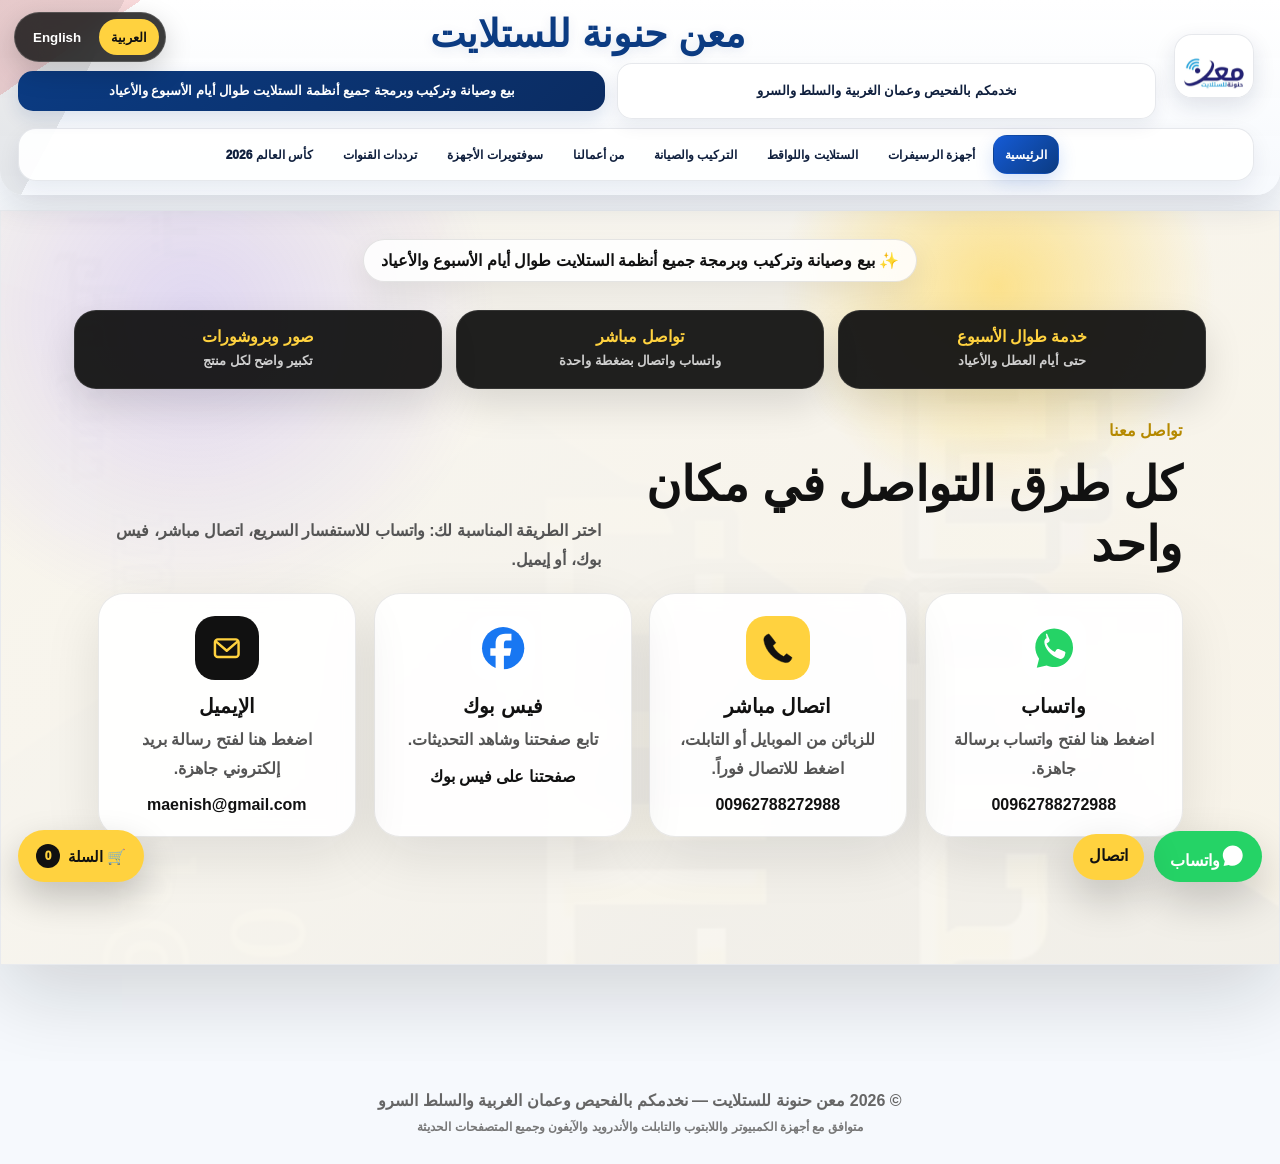
==== public/index.html @ 1edc9c0c "Verify channel access independently of mixed satellite packages" ====
<!DOCTYPE html>

<!-- TRUE_LATEST_BILINGUAL_PLUS_FREQ_SCROLL_FIX_2026_05_19 -->
<html dir="rtl" lang="ar">
<!-- CART_LEFT_MOBILE_FIX_2026_05_19 -->
<head>
<meta charset="utf-8"/>
<meta content="width=device-width, initial-scale=1, maximum-scale=5, viewport-fit=cover" name="viewport"/>
<title>معن حنونة للستلايت</title>
<meta content="معن حنونة للستلايت: بيع وصيانة وتركيب وبرمجة الستلايت، بحث ترددات القنوات، آخر تحديثات الأقمار والمحطات للشرق الأوسط، وخدمات في الفحيص وعمان الغربية والسلط والسرو." name="description"/>
<meta content="ترددات نايل سات, ترددات عرب سات, تحديثات القنوات, ستلايت الأردن, صيانة ستلايت, رسيفرات, معن حنونة, الشرق الأوسط" name="keywords"/>
<meta content="معن حنونة للستلايت" property="og:title"/>
<meta content="بحث ترددات القنوات وآخر تحديثات الستلايت وخدمات البيع والصيانة والتركيب في الأردن." property="og:description"/>
<meta content="website" property="og:type"/>
<meta content="https://maensat.pages.dev/" property="og:url"/>
<meta content="https://maensat.pages.dev/assets/images-optimized/01-maen-hanouneh-satellite-fbae01986e.webp" property="og:image"/>
<meta content="شعار معن حنونة للستلايت" property="og:image:alt"/>
<meta content="summary_large_image" name="twitter:card"/>
<meta content="معن حنونة للستلايت" name="twitter:title"/>
<meta content="رسيفرات، تركيب وصيانة ستلايت، لواقط وترددات القنوات في الفحيص والمناطق القريبة." name="twitter:description"/>
<meta content="https://maensat.pages.dev/assets/images-optimized/01-maen-hanouneh-satellite-fbae01986e.webp" name="twitter:image"/>
<link href="https://maensat.pages.dev/" rel="canonical"/>
<link href="site.webmanifest" rel="manifest"/>
<script>window.MAEN_SITE_ORIGIN="https://maensat.pages.dev";window.MAEN_API_BASE=window.MAEN_API_BASE||(location.hostname.indexOf("pages.dev")>-1?"":"https://maensat.pages.dev");</script>
<script type="application/ld+json">{"@context":"https://schema.org","@type":"LocalBusiness","name":"معن حنونة للستلايت","description":"بيع وصيانة وتركيب وبرمجة أنظمة الستلايت والرسيفرات وخدمة ترددات القنوات للشرق الأوسط.","areaServed":["الفحيص","عمان الغربية","السلط","السرو","الأردن"],"telephone":"+962788272988","url":"https://maensat.pages.dev/"}</script>

<link as="image" href="assets/images-optimized/01-maen-hanouneh-satellite-fbae01986e.webp" rel="preload"/>

<style>
:root{--black:#111111;--deep:#070707;--yellow:#ffd23f;--yellow2:#f5b700;--purple:#6f4cff;--paper:#f8f5ed;--muted:#6b7280;--white:#ffffff;--shadow:0 24px 60px rgba(0,0,0,.16);--radius:28px;}*{box-sizing:border-box;}html{scroll-behavior:smooth;}body{margin:0;font-family:Tahoma,Arial,sans-serif;color:var(--black);background:var(--paper);overflow-x:hidden;}a{color:inherit;text-decoration:none;}button{font-family:inherit;}.app{min-height:100vh;}.page{display:none;min-height:100vh;}.page.active{display:block;}.hero{position:relative;min-height:100vh;overflow:hidden;isolation:isolate;}.hero::before{content:"";position:absolute;inset:0;background:linear-gradient(135deg,rgba(255,210,63,.22),rgba(255,255,255,.72) 36%,rgba(111,76,255,.08) 68%,rgba(255,210,63,.16)),url('assets/images-optimized/02-hero-background-47fbc1b324.webp') center/cover no-repeat;opacity:.18;transform:scale(1.03);z-index:-4;}.hero::after{content:"";position:absolute;inset:0;background:radial-gradient(circle at 78% 10%,rgba(255,210,63,.55),transparent 18%),radial-gradient(circle at 15% 14%,rgba(111,76,255,.18),transparent 24%),linear-gradient(135deg,rgba(248,245,237,.94),rgba(248,245,237,.82));z-index:-3;}.shape-yellow{position:absolute;top:-110px;left:-130px;width:58vw;height:340px;background:linear-gradient(135deg,var(--yellow),#ffb800);border-radius:54px;transform:rotate(-13deg);z-index:-2;box-shadow:var(--shadow);}.shape-black{position:absolute;right:-120px;bottom:-170px;width:74vw;height:470px;background:linear-gradient(135deg,#161616,#000);border-radius:74px;transform:rotate(10deg);z-index:-2;box-shadow:var(--shadow);}.dots{position:absolute;top:34px;right:34px;width:185px;height:130px;background-image:radial-gradient(var(--yellow) 3px,transparent 4px),radial-gradient(var(--purple) 3px,transparent 4px);background-size:18px 18px,22px 22px;background-position:0 0,9px 9px;opacity:.55;z-index:-1;}header{position:relative;z-index:5;max-width:1220px;margin:0 auto;padding:22px;display:flex;align-items:center;justify-content:space-between;gap:16px;}.logo{display:flex;align-items:center;gap:12px;}.logo-icon{width:54px;height:54px;border-radius:18px;display:grid;place-items:center;background:var(--black);color:var(--yellow);font-size:28px;box-shadow:0 15px 35px rgba(0,0,0,.18);}.logo strong{display:block;font-size:18px;font-weight:900;}.logo span{display:block;margin-top:3px;color:#555;font-size:12px;font-weight:700;}.nav-actions{display:flex;gap:10px;align-items:center;}.pill{border:1px solid rgba(0,0,0,.12);background:rgba(255,255,255,.82);backdrop-filter:blur(14px);border-radius:999px;padding:12px 18px;font-weight:900;box-shadow:0 8px 24px rgba(0,0,0,.08);cursor:pointer;}.pill.dark{background:var(--black);color:var(--yellow);border-color:var(--black);}.hero-content{position:relative;z-index:4;max-width:1220px;margin:0 auto;padding:48px 22px 88px;text-align:center;}.badge{display:inline-flex;align-items:center;gap:8px;background:rgba(255,255,255,.86);border:1px solid rgba(0,0,0,.1);border-radius:999px;padding:11px 17px;font-weight:900;box-shadow:0 12px 30px rgba(0,0,0,.08);}h1{margin:22px auto 0;max-width:900px;font-size:clamp(42px,7vw,92px);line-height:1.05;letter-spacing:-2px;font-weight:1000;}.subtitle{max-width:730px;margin:18px auto 0;color:#404040;font-size:20px;line-height:1.9;font-weight:700;}.options{margin:54px auto 0;max-width:900px;display:grid;grid-template-columns:repeat(2,1fr);gap:22px;}.option-card{border:1px solid rgba(0,0,0,.1);background:rgba(255,255,255,.88);border-radius:34px;padding:34px;box-shadow:var(--shadow);cursor:pointer;transition:transform .22s ease,box-shadow .22s ease;text-align:center;}.option-card:hover{transform:translateY(-6px);box-shadow:0 34px 80px rgba(0,0,0,.2);}.option-icon{width:104px;height:104px;margin:0 auto;border-radius:30px;display:grid;place-items:center;background:var(--black);color:var(--yellow);font-size:52px;box-shadow:0 18px 36px rgba(0,0,0,.22);}.option-card h2{margin:22px 0 10px;font-size:30px;font-weight:1000;}.option-card p{margin:0;line-height:1.8;color:#555;font-weight:700;}.enter{display:inline-flex;margin-top:22px;background:var(--yellow);color:var(--black);padding:13px 21px;border-radius:999px;font-weight:1000;}.contact-strip{margin:46px auto 0;max-width:930px;background:var(--black);color:var(--white);border-radius:34px;padding:24px;box-shadow:var(--shadow);display:grid;grid-template-columns:repeat(3,1fr);gap:16px;text-align:right;}.contact-strip small{color:var(--yellow);display:block;font-weight:900;margin-bottom:5px;}.contact-strip strong{font-size:18px;overflow-wrap:anywhere;}.inner-page{background:radial-gradient(circle at 12% 6%,rgba(255,210,63,.24),transparent 24%),radial-gradient(circle at 87% 18%,rgba(111,76,255,.10),transparent 22%),var(--paper);}.section{max-width:1220px;margin:0 auto;padding:34px 22px 80px;}.section-head{display:flex;justify-content:space-between;align-items:flex-end;gap:24px;margin-bottom:28px;}.section-head .kicker{margin:0 0 9px;color:#b58900;font-weight:1000;}.section-head h2{margin:0;font-size:clamp(30px,4vw,48px);font-weight:1000;}.section-head p{max-width:560px;color:#555;line-height:1.8;font-weight:700;margin:0;}.grid{display:grid;grid-template-columns:repeat(3,1fr);gap:22px;}.device-card,.software-card{border:1px solid rgba(0,0,0,.12);background:white;border-radius:30px;overflow:hidden;box-shadow:var(--shadow);transition:transform .22s ease,border-color .22s ease;}.device-card:hover,.software-card:hover{transform:translateY(-6px);border-color:rgba(245,183,0,.75);}.image-wrap{background:white;padding:12px;}.image-wrap img{width:100%;height:355px;display:block;object-fit:contain;border-radius:22px;background:#fff;}.card-body{padding:22px;}.row{display:flex;align-items:center;justify-content:space-between;gap:12px;margin-bottom:12px;}.brand,.available{border-radius:999px;padding:8px 12px;font-size:12px;font-weight:1000;}.brand{background:rgba(255,210,63,.32);color:#111;}.available{border:1px solid rgba(0,0,0,.12);color:#555;}h3{margin:0;font-size:22px;font-weight:1000;}.desc{min-height:76px;color:#565656;line-height:1.8;font-weight:700;}.features{background:#f1f2f4;border-radius:18px;padding:13px 15px;font-weight:900;color:#444;}.price-row{margin-top:20px;padding-top:18px;border-top:1px solid rgba(0,0,0,.1);display:flex;align-items:center;justify-content:space-between;gap:14px;}.price-label{display:block;color:#666;font-weight:800;font-size:13px;}.price-row strong{display:block;margin-top:4px;font-size:24px;font-weight:1000;}.order-btn{background:var(--black);color:var(--yellow);border-radius:18px;padding:13px 16px;font-weight:1000;white-space:nowrap;transition:background .2s ease;}.order-btn:hover{background:#2a2a2a;}.software-card{padding:28px;}.software-icon{width:74px;height:74px;border-radius:22px;display:grid;place-items:center;background:var(--black);color:var(--yellow);font-size:36px;margin-bottom:20px;}.footer-cta{max-width:1220px;margin:0 auto;padding:0 22px 70px;}.cta-box{background:var(--yellow);border-radius:34px;padding:34px;display:flex;align-items:center;justify-content:space-between;gap:24px;box-shadow:var(--shadow);}.cta-box h2{margin:0;font-size:34px;font-weight:1000;}.cta-box p{margin:8px 0 0;font-weight:800;color:#333;}.cta-box a{background:var(--black);color:var(--yellow);padding:15px 22px;border-radius:18px;font-weight:1000;white-space:nowrap;}footer{padding:30px 22px;text-align:center;color:#666;font-weight:800;}.logo-photo{width:112px;height:68px;border-radius:18px;overflow:hidden;background:#fff;padding:4px;border:1px solid rgba(0,0,0,.10);box-shadow:0 14px 35px rgba(0,0,0,.14);}.logo-photo img{width:100%;height:100%;object-fit:contain;display:block;border-radius:12px;}.hero-logo-card{width:min(520px,92vw);margin:0 auto 22px;border-radius:34px;background:rgba(255,255,255,.92);border:1px solid rgba(0,0,0,.10);padding:16px;box-shadow:0 24px 60px rgba(0,0,0,.14);backdrop-filter:blur(14px);}.hero-logo-card img{width:100%;height:auto;display:block;border-radius:24px;object-fit:contain;background:#fff;}@media (max-width:720px){.logo-photo{width:88px;height:54px;border-radius:15px;}.hero-logo-card{width:min(420px,94vw);padding:10px;border-radius:26px;margin-bottom:18px;}.hero-logo-card img{border-radius:20px;}}.call-pill{background:#ffd23f !important;color:#111111 !important;border-color:rgba(0,0,0,.14) !important;}.call-pill:hover{background:#f5b700 !important;}.device-card .image-wrap img{cursor:zoom-in;transition:transform .22s ease,filter .22s ease;}.device-card .image-wrap:hover img{transform:scale(1.015);filter:contrast(1.02);}.lightbox{position:fixed;inset:0;z-index:9999;display:none;align-items:center;justify-content:center;padding:18px;background:rgba(0,0,0,.88);backdrop-filter:blur(8px);}.lightbox.active{display:flex;}.lightbox-panel{position:relative;width:min(1120px,96vw);max-height:94vh;display:flex;flex-direction:column;gap:12px;align-items:center;}.lightbox-img-wrap{width:100%;max-height:84vh;overflow:auto;border-radius:22px;background:#ffffff;box-shadow:0 28px 90px rgba(0,0,0,.45);padding:10px;}.lightbox img{width:100%;height:auto;display:block;border-radius:16px;object-fit:contain;}.lightbox-title{color:#ffffff;font-weight:900;text-align:center;font-size:18px;line-height:1.6;}.lightbox-actions{display:flex;gap:10px;justify-content:center;flex-wrap:wrap;}.lightbox-close,.lightbox-call,.lightbox-whatsapp{border:0;border-radius:999px;padding:12px 18px;font-weight:900;cursor:pointer;font-family:inherit;text-decoration:none;display:inline-flex;align-items:center;justify-content:center;}.lightbox-close{background:#ffffff;color:#111111;}.lightbox-call{background:#ffd23f;color:#111111;}.lightbox-whatsapp{background:#25D366;color:#ffffff;}@media (max-width:720px){.lightbox{padding:8px;}.lightbox-img-wrap{max-height:78vh;border-radius:18px;}.lightbox-title{font-size:15px;}}@media (max-width:980px){.grid{grid-template-columns:repeat(2,1fr);}.image-wrap img{height:310px;}.section-head{align-items:flex-start;flex-direction:column;}}@media (max-width:720px){header{padding:16px;}.logo strong{font-size:15px;}.logo span{font-size:11px;}.pill{padding:10px 13px;}.hero-content{padding-top:28px;}h1{font-size:44px;}.subtitle{font-size:16px;}.options,.contact-strip,.grid{grid-template-columns:1fr;}.option-card{padding:26px;}.shape-yellow{width:86vw;}.shape-black{width:105vw;height:360px;}.contact-strip{text-align:center;}.image-wrap img{height:auto;max-height:none;}.cta-box{flex-direction:column;align-items:flex-start;}}.facebook-pill{background:#1877f2 !important;color:#ffffff !important;border-color:#1877f2 !important;}.facebook-pill:hover{background:#0f63d8 !important;}.lightbox-facebook{background:#1877f2;color:#ffffff;border:0;border-radius:999px;padding:12px 18px;font-weight:900;cursor:pointer;font-family:inherit;text-decoration:none;display:inline-flex;align-items:center;justify-content:center;}.email-link,.whatsapp-number-link{color:inherit;text-decoration:none;border-bottom:2px solid rgba(255,210,63,.7);cursor:pointer;}.email-link:hover,.whatsapp-number-link:hover{color:#ffd23f;}.contact-strip .email-link:hover,.contact-strip .whatsapp-number-link:hover{color:#ffd23f;}.satellite-card .image-wrap img{cursor:zoom-in;}.service-note{margin:14px auto 0;width:min(1180px,calc(100% - 24px));background:linear-gradient(90deg,#111111,#1f1f1f);color:#ffd23f;border:1px solid rgba(255,210,63,.25);border-radius:18px;padding:12px 18px;text-align:center;font-weight:900;box-shadow:0 12px 30px rgba(0,0,0,.12);}@media (max-width:720px){.service-note{font-size:14px;padding:10px 12px;border-radius:14px;}}html{-webkit-text-size-adjust:100%;text-size-adjust:100%;touch-action:manipulation;}body{width:100%;max-width:100vw;overflow-x:hidden;-webkit-font-smoothing:antialiased;-moz-osx-font-smoothing:grayscale;}img,video,canvas,svg{max-width:100%;height:auto;}a,button{min-height:44px;touch-action:manipulation;-webkit-tap-highlight-color:rgba(255,210,63,.25);}.page,main,section{max-width:100vw;overflow-x:hidden;}.hero-content,.section,.footer-cta,header,.container{width:min(1220px,calc(100% - 24px));margin-left:auto;margin-right:auto;}header{flex-wrap:wrap;}.nav-actions,.header-actions{flex-wrap:wrap;}.logo,.brand-wrap{min-width:0;max-width:100%;}.logo p,.brand-text strong,.brand-text span{overflow-wrap:anywhere;}h1,h2,h3,p{overflow-wrap:anywhere;}.options,.grid{grid-template-columns:repeat(auto-fit,minmax(min(100%,290px),1fr)) !important;}.contact-strip{grid-template-columns:repeat(auto-fit,minmax(min(100%,220px),1fr)) !important;}.image-wrap img,.img-shell img{width:100%;object-fit:contain;background:#ffffff;}.lightbox{padding-left:max(8px,env(safe-area-inset-left));padding-right:max(8px,env(safe-area-inset-right));padding-top:max(8px,env(safe-area-inset-top));padding-bottom:max(8px,env(safe-area-inset-bottom));}.lightbox-img-wrap{-webkit-overflow-scrolling:touch;}@media (min-width:1400px){.hero-content,.section,.footer-cta,header,.container{max-width:1320px;}}@media (max-width:900px){header,.site-header .inner{gap:12px;}.hero-content{padding-top:26px;padding-bottom:54px;}.hero-logo-card{width:min(520px,96vw);}.options{gap:16px;}.option-card,.card,.device-card,.software-card,.satellite-card{border-radius:24px;}.cta-box,.cta{flex-direction:column;align-items:stretch;text-align:center;}.cta-box a,.cta a{width:100%;}}@media (max-width:600px){.hero-content,.section,.footer-cta,header,.container{width:min(100% - 16px,1220px);}header{padding-left:8px !important;padding-right:8px !important;justify-content:center;text-align:center;}.site-header .inner{justify-content:center;text-align:center;}.logo,.brand-wrap{justify-content:center;width:100%;}.logo-photo,.brand-logo{margin-inline:auto;}.nav-actions,.header-actions{width:100%;justify-content:center;}.pill,.btn,.order-btn,.lightbox-close,.lightbox-call,.lightbox-whatsapp,.lightbox-facebook{width:auto;min-width:132px;justify-content:center;}h1{font-size:clamp(32px,12vw,48px) !important;line-height:1.15 !important;}h2{font-size:clamp(26px,8vw,36px) !important;}h3{font-size:20px !important;}.option-card{padding:22px 16px;}.option-icon{width:86px;height:86px;font-size:42px;}.card-body{padding:18px;}.price-row,.card-bottom{flex-direction:column;align-items:stretch;text-align:center;}.price-row .order-btn,.card-bottom .btn{width:100%;}.image-wrap img,.img-shell img{max-height:none !important;height:auto !important;}.service-note{width:min(100% - 16px,1180px);line-height:1.7;}.contact-strip{padding:18px 12px;}}@media (max-width:380px){.pill,.btn,.order-btn{min-width:100%;}.nav-actions,.header-actions{gap:8px;}}.maintenance-layout{display:grid;grid-template-columns:1.2fr .8fr;gap:22px;align-items:stretch;}.maintenance-hero-card,.maintenance-areas-card{border:1px solid rgba(0,0,0,.10);background:#ffffff;border-radius:30px;padding:28px;box-shadow:0 24px 60px rgba(0,0,0,.12);}.maintenance-icon{width:86px;height:86px;display:grid;place-items:center;border-radius:26px;background:#111111;color:#ffd23f;font-size:42px;box-shadow:0 16px 34px rgba(0,0,0,.18);margin-bottom:18px;}.maintenance-hero-card h3,.maintenance-areas-card h3{margin:0 0 12px;font-size:28px;font-weight:1000;color:#111111;}.maintenance-hero-card p,.maintenance-areas-card p{margin:0;color:#555555;font-weight:700;line-height:1.9;}.maintenance-tags,.areas-grid{margin-top:20px;display:flex;flex-wrap:wrap;gap:10px;}.maintenance-tags span,.areas-grid span{display:inline-flex;align-items:center;justify-content:center;border-radius:999px;padding:11px 15px;background:rgba(255,210,63,.20);color:#111111;border:1px solid rgba(0,0,0,.08);font-weight:900;line-height:1.5;}.areas-grid span:last-child{background:#111111;color:#ffd23f;width:100%;}.maintenance-actions{display:flex;flex-wrap:wrap;gap:12px;margin-top:24px;}.call-maintenance{background:#ffd23f !important;color:#111111 !important;}@media (max-width:900px){.maintenance-layout{grid-template-columns:1fr;}}@media (max-width:600px){.maintenance-hero-card,.maintenance-areas-card{padding:22px 16px;border-radius:24px;}.maintenance-actions .order-btn{width:100%;}}.works-section{margin-top:22px;}.works-intro{color:#535353;font-size:15px;line-height:1.9;}.works-gallery{display:grid;grid-template-columns:repeat(3,minmax(0,1fr));gap:18px;margin-top:20px;}.work-card{background:#ffffff;border-radius:24px;overflow:hidden;box-shadow:0 18px 45px rgba(0,0,0,.10);border:1px solid rgba(0,0,0,.06);transition:transform .22s ease,box-shadow .22s ease;}.work-card:hover{transform:translateY(-4px);box-shadow:0 24px 55px rgba(0,0,0,.14);}.work-thumb{position:relative;background:#e9edf3;overflow:hidden;aspect-ratio:3 / 4;}.work-thumb img{width:100%;height:100%;object-fit:cover;display:block;cursor:zoom-in;transition:transform .28s ease;}.work-card:hover .work-thumb img{transform:scale(1.03);}.work-badge{position:absolute;top:12px;right:12px;background:rgba(17,17,17,.78);color:#ffffff;padding:7px 12px;border-radius:999px;font-size:12px;font-weight:800;backdrop-filter:blur(6px);}.work-body{padding:14px 16px 16px;}.work-body h3{margin:0 0 8px;font-size:18px;color:#161616;}.work-body p{margin:0;color:#5c5c5c;line-height:1.8;font-size:14px;}.works-note{margin-top:14px;color:#7a7a7a;font-size:13px;text-align:center;}@media (max-width:980px){.works-gallery{grid-template-columns:repeat(2,minmax(0,1fr));}}@media (max-width:720px){.works-gallery{grid-template-columns:1fr;}.work-body h3{font-size:17px;}}html,body{margin-top:0 !important;padding-top:0 !important;}#maintenance.page,#maintenance.inner-page,section#maintenance{display:none;min-height:0 !important;height:auto !important;margin:0 !important;padding:0 !important;background:#f8f5ed !important;position:static !important;overflow:visible !important;}#maintenance.page.active,#maintenance.inner-page.active,section#maintenance.active{display:block !important;}#maintenance *{transform:none;}#maintenance header{position:relative !important;inset:auto !important;top:auto !important;right:auto !important;bottom:auto !important;left:auto !important;height:auto !important;min-height:0 !important;margin:0 auto 0 !important;padding:10px 22px !important;transform:none !important;display:flex !important;align-items:center !important;justify-content:space-between !important;background:transparent !important;}#maintenance header + .service-note{margin-top:0 !important;}#maintenance .service-note{position:relative !important;top:auto !important;margin:0 auto 10px !important;transform:none !important;}#maintenance .section,#maintenance .works-section,#maintenance .maintenance-first-section{margin-top:0 !important;padding-top:10px !important;transform:none !important;}#maintenance .section-head,#maintenance .works-head{margin-top:0 !important;padding-top:0 !important;}#maintenance .works-gallery{margin-top:10px !important;}#maintenance .footer-cta{padding-top:10px !important;margin-top:0 !important;}#maintenance::before,#maintenance::after,#maintenance header::before,#maintenance header::after{display:none !important;content:none !important;}body{padding-top:0 !important;margin-top:0 !important;}.page{min-height:auto !important;padding-top:0 !important;margin-top:0 !important;}.hero{min-height:auto !important;padding-top:0 !important;padding-bottom:40px !important;}.hero-content{padding-top:18px !important;padding-bottom:42px !important;margin-top:0 !important;}.hero-logo-card{margin-top:0 !important;margin-bottom:18px !important;}header,.site-header,.site-header .inner{margin-top:0 !important;padding-top:10px !important;min-height:auto !important;}.service-note{margin-top:8px !important;}.section{padding-top:22px !important;}#home::before,#home::after,#maintenance::before,#maintenance::after{pointer-events:none !important;}@media (max-width:720px){.hero-content{padding-top:12px !important;}.hero{padding-bottom:28px !important;}}.page{display:none;}.page.active{display:block !important;}.works-nav-btn{border:0;cursor:pointer;font-family:inherit;background:#1877f2 !important;color:#ffffff !important;}#works .works-section{padding-top:18px !important;}#works .works-gallery{margin-top:14px !important;}#maintenance,#works{min-height:auto !important;height:auto !important;margin:0 !important;padding:0 !important;background:var(--paper) !important;position:relative !important;overflow:visible !important;}#maintenance.active,#works.active{display:block !important;}#maintenance::before,#maintenance::after,#works::before,#works::after{display:none !important;content:none !important;}#maintenance>header,#works>header{width:min(1220px,calc(100% - 24px)) !important;margin:0 auto !important;padding:12px 22px 0 !important;min-height:auto !important;position:relative !important;top:0 !important;}#maintenance>.service-note,#works>.service-note{margin:8px auto 0 !important;}#maintenance>.section:first-of-type,#works>.section:first-of-type{margin-top:0 !important;padding-top:18px !important;}#maintenance .section-head,#works .section-head,#maintenance .works-head,#works .works-head{margin-top:0 !important;padding-top:0 !important;}#maintenance .footer-cta,#works .footer-cta{padding-top:16px !important;margin-top:0 !important;}#works .works-section{margin-top:0 !important;padding-top:18px !important;}header{background:rgba(255,255,255,.72) !important;border:1px solid rgba(0,0,0,.07) !important;border-radius:22px !important;box-shadow:0 10px 28px rgba(0,0,0,.06) !important;backdrop-filter:blur(12px) !important;margin-top:10px !important;margin-bottom:10px !important;}.logo{gap:10px !important;}.logo-photo{width:82px !important;height:52px !important;border-radius:14px !important;padding:4px !important;background:#ffffff !important;box-shadow:0 8px 18px rgba(0,0,0,.08) !important;flex-shrink:0 !important;}.logo-photo img{width:100% !important;height:100% !important;object-fit:contain !important;display:block !important;}.logo p:first-child,.logo strong{font-size:17px !important;margin:0 !important;font-weight:900 !important;color:#111111 !important;}.logo p:last-child,.logo span{font-size:11px !important;line-height:1.6 !important;margin:2px 0 0 !important;color:#555555 !important;max-width:520px !important;}.nav-actions{gap:8px !important;}.pill,.btn,.order-btn,.cta-box a,.footer-cta a{border-radius:999px !important;padding:10px 15px !important;font-size:14px !important;font-weight:900 !important;box-shadow:0 8px 18px rgba(0,0,0,.07) !important;transition:transform .18s ease,box-shadow .18s ease,background .18s ease !important;}.pill:hover,.btn:hover,.order-btn:hover,.cta-box a:hover,.footer-cta a:hover{transform:translateY(-1px) !important;box-shadow:0 12px 26px rgba(0,0,0,.12) !important;}.pill.dark{background:#111111 !important;color:#ffd23f !important;}.service-note{border-radius:14px !important;padding:10px 16px !important;font-size:15px !important;box-shadow:0 8px 20px rgba(0,0,0,.09) !important;}.section-head{margin-bottom:18px !important;}.section-head h2{line-height:1.25 !important;}.option-card,.device-card,.software-card,.maintenance-hero-card,.maintenance-areas-card,.work-card{box-shadow:0 14px 38px rgba(0,0,0,.09) !important;}@media (max-width:720px){header{width:min(100% - 14px,1220px) !important;padding:10px !important;border-radius:18px !important;justify-content:center !important;}.logo{width:100% !important;justify-content:center !important;text-align:center !important;}.logo-photo{width:76px !important;height:48px !important;}.logo p:last-child,.logo span{max-width:100% !important;}.nav-actions{width:100% !important;justify-content:center !important;gap:7px !important;}.pill,.btn,.order-btn,.cta-box a,.footer-cta a{padding:9px 12px !important;font-size:13px !important;min-width:auto !important;}}.trust-section{margin:34px auto 0;max-width:1060px;text-align:right;}.trust-head{text-align:center;margin-bottom:16px;}.trust-head h2{margin:5px 0 0;font-size:clamp(26px,4vw,42px);font-weight:1000;}.trust-grid{display:grid;grid-template-columns:repeat(3,minmax(0,1fr));gap:16px;}.trust-card,.contact-big-card,.faq-grid details{background:rgba(255,255,255,.9);border:1px solid rgba(0,0,0,.08);border-radius:26px;padding:22px;box-shadow:0 14px 36px rgba(0,0,0,.08);text-align:center;}.trust-icon,.contact-big-icon{width:64px;height:64px;margin:0 auto 14px;border-radius:20px;display:grid;place-items:center;background:#111111;color:#ffd23f;font-size:30px;}.trust-card h3,.contact-big-card h3{margin:0 0 8px;font-size:20px;font-weight:1000;color:#111;}.trust-card p,.contact-big-card p{margin:0;color:#555;line-height:1.8;font-weight:700;}.contact-page-section{padding-top:18px !important;}.contact-page-grid{display:grid;grid-template-columns:repeat(4,minmax(0,1fr));gap:18px;}.contact-big-card{display:block;transition:transform .18s ease,box-shadow .18s ease;}.contact-big-card:hover{transform:translateY(-3px);box-shadow:0 18px 46px rgba(0,0,0,.13);}.contact-big-card strong{display:block;margin-top:12px;color:#111;overflow-wrap:anywhere;}.facebook-contact .contact-big-icon{background:#1877f2;color:#fff;}.whatsapp-contact .contact-big-icon{background:#25D366;color:#fff;}.call-contact .contact-big-icon{background:#ffd23f;color:#111;}.email-contact .contact-big-icon{background:#111;color:#ffd23f;}.faq-section{padding-top:20px !important;}.faq-grid{display:grid;grid-template-columns:repeat(2,minmax(0,1fr));gap:14px;}.faq-grid details{text-align:right;border-radius:22px;}.faq-grid summary{cursor:pointer;font-weight:1000;color:#111;}.faq-grid details p{margin:12px 0 0;color:#555;line-height:1.9;font-weight:700;}#contact{margin:0 !important;padding:0 !important;min-height:auto !important;}@media (max-width:980px){.trust-grid,.contact-page-grid{grid-template-columns:repeat(2,minmax(0,1fr));}}@media (max-width:680px){.trust-grid,.contact-page-grid,.faq-grid{grid-template-columns:1fr;}}.price-update-note{margin:0 0 20px;border:1px solid rgba(255,210,63,.35);background:rgba(255,210,63,.16);color:#111111;border-radius:18px;padding:13px 16px;font-weight:900;line-height:1.7;text-align:center;box-shadow:0 8px 22px rgba(0,0,0,.06);}.share-site-btn{background:#ffffff !important;color:#111111 !important;border:1px solid rgba(0,0,0,.12) !important;}#contact{display:none;min-height:auto !important;height:auto !important;margin:0 !important;padding:0 !important;background:var(--paper) !important;position:relative !important;overflow:visible !important;}#contact.active{display:block !important;}#contact::before,#contact::after,#contact header::before,#contact header::after{display:none !important;content:none !important;}#contact>header{width:min(1220px,calc(100% - 24px)) !important;margin:10px auto 0 !important;padding:12px 22px !important;min-height:auto !important;height:auto !important;position:relative !important;top:0 !important;transform:none !important;}#contact>.service-note{margin-top:8px !important;margin-bottom:0 !important;}#contact>.section,#contact .contact-page-section{margin-top:0 !important;padding-top:18px !important;}#contact .section-head{margin-top:0 !important;padding-top:0 !important;}.language-switcher{position:fixed;top:12px;left:12px;z-index:10000;display:flex;gap:6px;padding:6px;border-radius:999px;background:rgba(17,17,17,.82);backdrop-filter:blur(12px);box-shadow:0 10px 28px rgba(0,0,0,.18);border:1px solid rgba(255,255,255,.16);}.language-switcher button{border:0;border-radius:999px;padding:8px 12px;min-height:36px;font-weight:900;cursor:pointer;background:transparent;color:#ffffff;font-family:inherit;}.language-switcher button.active{background:#ffd23f;color:#111111;}body.lang-en{direction:ltr;}body.lang-en .logo,body.lang-en .brand-wrap{direction:ltr;text-align:left;}body.lang-en .hero-content,body.lang-en .section,body.lang-en .contact-strip,body.lang-en .card-body,body.lang-en .maintenance-hero-card,body.lang-en .maintenance-areas-card,body.lang-en .work-body,body.lang-en .trust-section,body.lang-en .contact-page-section,body.lang-en .faq-section{direction:ltr;text-align:left;}body.lang-en .section-head{direction:ltr;}body.lang-en .nav-actions{direction:ltr;}body.lang-en .price-row,body.lang-en .card-bottom,body.lang-en .row{direction:ltr;}body.lang-en .contact-strip{text-align:left;}body.lang-en .work-badge{right:auto;left:12px;}@media (max-width:720px){.language-switcher{top:8px;left:8px;}.language-switcher button{padding:7px 10px;font-size:12px;}}body.lang-en{font-family:Arial,Tahoma,sans-serif;}.dashboard-app{width:min(1480px,calc(100% - 24px));margin:0 auto;padding:14px 0 42px;display:grid;grid-template-columns:310px minmax(0,1fr);gap:18px;align-items:start;direction:ltr;}.side-nav{position:sticky;top:12px;z-index:90;min-height:calc(100vh - 28px);max-height:calc(100vh - 28px);overflow:auto;background:rgba(17,17,17,.95);color:#ffffff;border:1px solid rgba(255,255,255,.12);border-radius:28px;padding:18px;box-shadow:0 24px 60px rgba(0,0,0,.18);direction:rtl;text-align:right;}.side-brand{display:flex;align-items:center;gap:12px;padding-bottom:16px;border-bottom:1px solid rgba(255,255,255,.12);}.side-logo{width:92px;height:60px;flex-shrink:0;border-radius:16px;padding:5px;background:#ffffff;display:grid;place-items:center;}.side-logo img{width:100%;height:100%;object-fit:contain;display:block;}.side-brand-text strong{display:block;color:#ffd23f;font-size:17px;font-weight:1000;line-height:1.4;}.side-brand-text span{display:block;margin-top:5px;color:rgba(255,255,255,.78);font-size:12px;line-height:1.65;font-weight:800;}.side-service-note{margin:14px 0;padding:12px;background:rgba(255,210,63,.12);color:#ffd23f;border:1px solid rgba(255,210,63,.25);border-radius:18px;font-weight:900;line-height:1.7;text-align:center;}.side-menu{display:grid;gap:9px;}.side-menu-btn{width:100%;min-height:46px;border:1px solid rgba(255,255,255,.10);border-radius:16px;background:rgba(255,255,255,.08);color:#ffffff;font-family:inherit;font-size:15px;font-weight:1000;text-align:right;padding:12px 14px;cursor:pointer;transition:background .18s ease,transform .18s ease,border-color .18s ease;}.side-menu-btn:hover{transform:translateY(-1px);background:rgba(255,255,255,.13);}.side-menu-btn.active{background:#ffd23f;color:#111111;border-color:#ffd23f;}.side-actions{display:grid;grid-template-columns:1fr;gap:8px;margin-top:14px;padding-top:14px;border-top:1px solid rgba(255,255,255,.12);}.side-actions a{display:flex;align-items:center;justify-content:center;min-height:44px;border-radius:999px;font-weight:1000;background:#ffffff;color:#111111;}.side-actions a:first-child{background:#25D366;color:#ffffff;}.dashboard-app>.page{grid-column:2;width:100% !important;min-height:auto !important;margin:0 !important;padding:0 !important;direction:rtl;text-align:right;background:var(--paper);border-radius:28px;overflow:hidden;box-shadow:0 18px 50px rgba(0,0,0,.07);}.dashboard-app>.page>header{display:none !important;}.dashboard-app>.page.active{display:block !important;}.dashboard-app #home.hero{min-height:auto !important;}.dashboard-app #home .shape-yellow,.dashboard-app #home .shape-black,.dashboard-app #home .dots{display:none !important;}.dashboard-app #home .hero-content{padding:28px 24px 42px !important;width:100% !important;max-width:1180px !important;}.dashboard-app #home .options{display:none !important;}.dashboard-app .service-note{margin-top:0 !important;border-radius:0 !important;width:100% !important;}.dashboard-app .section,.dashboard-app .footer-cta{width:100% !important;max-width:1180px !important;padding-left:24px !important;padding-right:24px !important;}.dashboard-app .footer-cta{padding-bottom:30px !important;}.language-switcher{left:auto !important;right:12px !important;}body.lang-en .dashboard-app>.page,body.lang-en .side-nav{direction:ltr;text-align:left;}body.lang-en .side-menu-btn{text-align:left;}body.lang-en .side-brand{direction:ltr;}@media (max-width:980px){.dashboard-app{display:block;width:min(100% - 18px,1220px);padding-top:10px;}.side-nav{position:sticky;top:0;min-height:auto;max-height:none;margin-bottom:12px;border-radius:22px;}.side-brand{justify-content:center;text-align:center;}.side-menu{grid-template-columns:repeat(auto-fit,minmax(145px,1fr));}.side-menu-btn{text-align:center !important;}.side-actions{grid-template-columns:repeat(2,minmax(0,1fr));}.dashboard-app>.page{border-radius:22px;}}@media (max-width:560px){.side-nav{padding:14px;}.side-brand{flex-direction:column;}.side-logo{width:86px;height:56px;}.side-menu{grid-template-columns:1fr 1fr;gap:7px;}.side-menu-btn{font-size:13px;padding:10px 8px;min-height:42px;}.side-actions{grid-template-columns:1fr;}.dashboard-app .section,.dashboard-app .footer-cta,.dashboard-app #home .hero-content{padding-left:14px !important;padding-right:14px !important;}}@media (min-width:981px){.dashboard-app{display:grid !important;grid-template-columns:310px minmax(0,1fr) !important;gap:18px !important;align-items:start !important;}.side-nav{position:sticky !important;top:12px !important;min-height:calc(100vh - 28px) !important;max-height:calc(100vh - 28px) !important;overflow:auto !important;}.dashboard-app>.page{grid-column:2 !important;}}@media (max-width:980px){.dashboard-app{display:block !important;width:min(100% - 14px,1220px) !important;padding-top:8px !important;}.side-nav{position:sticky !important;top:0 !important;z-index:9998 !important;min-height:auto !important;max-height:none !important;overflow:visible !important;margin:0 0 10px !important;padding:10px !important;border-radius:20px !important;background:rgba(17,17,17,.94) !important;box-shadow:0 12px 30px rgba(0,0,0,.14) !important;}.side-brand{display:none !important;}.side-service-note{display:none !important;}.side-menu{display:flex !important;gap:8px !important;overflow-x:auto !important;overflow-y:hidden !important;padding-bottom:4px !important;-webkit-overflow-scrolling:touch !important;scrollbar-width:thin !important;}.side-menu-btn{flex:0 0 auto !important;width:auto !important;min-width:132px !important;min-height:42px !important;white-space:nowrap !important;text-align:center !important;border-radius:999px !important;padding:10px 14px !important;font-size:13px !important;}.side-actions{display:grid !important;grid-template-columns:repeat(2,minmax(0,1fr)) !important;gap:8px !important;margin-top:8px !important;padding-top:8px !important;}.side-actions a{min-height:40px !important;font-size:13px !important;}.dashboard-app>.page{width:100% !important;border-radius:20px !important;box-shadow:0 10px 28px rgba(0,0,0,.06) !important;}.dashboard-app #home .hero-content,.dashboard-app .section,.dashboard-app .footer-cta{padding-left:14px !important;padding-right:14px !important;}.language-switcher{position:fixed !important;top:auto !important;left:8px !important;right:auto !important;bottom:8px !important;transform:none !important;}}@media (max-width:520px){.dashboard-app{width:min(100% - 10px,1220px) !important;}.side-nav{border-radius:16px !important;padding:8px !important;}.side-menu-btn{min-width:118px !important;font-size:12px !important;padding:9px 12px !important;}.side-actions{grid-template-columns:1fr 1fr !important;}.dashboard-app #home .hero-content,.dashboard-app .section,.dashboard-app .footer-cta{padding-left:10px !important;padding-right:10px !important;}}@media (max-width:980px){.dashboard-app{display:block !important;width:100% !important;margin:0 !important;padding:0 !important;}.side-nav{display:none !important;}.dashboard-app>.page{width:100% !important;margin:0 !important;padding:0 !important;border-radius:0 !important;box-shadow:none !important;overflow:visible !important;}.dashboard-app>.page>header{display:flex !important;width:min(100% - 16px,1220px) !important;margin:10px auto !important;padding:10px !important;border-radius:18px !important;}.dashboard-app #home .options{display:grid !important;grid-template-columns:1fr !important;gap:16px !important;margin-top:28px !important;}.dashboard-app #home .hero-content{width:min(100% - 16px,1220px) !important;padding:18px 8px 42px !important;}.dashboard-app #home.hero{min-height:auto !important;border-radius:0 !important;box-shadow:none !important;}.dashboard-app .section,.dashboard-app .footer-cta{width:min(100% - 16px,1220px) !important;padding-left:8px !important;padding-right:8px !important;}.dashboard-app .service-note{width:min(100% - 16px,1180px) !important;border-radius:14px !important;margin:8px auto !important;}.language-switcher{position:fixed !important;top:8px !important;left:8px !important;right:auto !important;bottom:auto !important;transform:scale(.92) !important;transform-origin:top left !important;}body.lang-en .language-switcher{left:8px !important;right:auto !important;}}:root{--pro-gold:#ffd23f;--pro-gold-2:#f5b700;--pro-dark:#0f1115;--pro-card:rgba(255,255,255,.92);--pro-border:rgba(15,17,21,.09);--pro-shadow:0 18px 55px rgba(15,17,21,.10);--pro-shadow-strong:0 28px 80px rgba(15,17,21,.16);}body{background:radial-gradient(circle at 8% 8%,rgba(255,210,63,.12),transparent 28%),radial-gradient(circle at 92% 6%,rgba(111,76,255,.08),transparent 24%),linear-gradient(180deg,#fbfaf6,#f3f1ea) !important;}.dashboard-app{animation:proFadeIn .38s ease both;}@keyframes proFadeIn{from{opacity:0;transform:translateY(8px);}to{opacity:1;transform:translateY(0);}}.side-nav{background:radial-gradient(circle at 20% 0%,rgba(255,210,63,.18),transparent 30%),linear-gradient(180deg,#15171d,#07080a) !important;border:1px solid rgba(255,255,255,.13) !important;box-shadow:0 30px 90px rgba(0,0,0,.22) !important;}.side-logo{box-shadow:0 16px 40px rgba(0,0,0,.25);}.side-menu-btn{position:relative;overflow:hidden;}.side-menu-btn::before{content:"";position:absolute;inset:0;background:linear-gradient(90deg,rgba(255,210,63,.14),transparent);opacity:0;transition:opacity .18s ease;}.side-menu-btn:hover::before{opacity:1;}.side-menu-btn.active{box-shadow:0 14px 30px rgba(255,210,63,.22) !important;}.dashboard-app>.page{background:linear-gradient(180deg,rgba(255,255,255,.75),rgba(255,255,255,.45)),var(--paper) !important;border:1px solid rgba(0,0,0,.06);box-shadow:var(--pro-shadow-strong) !important;}.hero-logo-card,.option-card,.device-card,.software-card,.satellite-card,.maintenance-hero-card,.maintenance-areas-card,.work-card,.trust-card,.contact-big-card,.faq-grid details{border:1px solid var(--pro-border) !important;background:var(--pro-card) !important;box-shadow:var(--pro-shadow) !important;backdrop-filter:blur(8px);}.device-card,.software-card,.satellite-card,.work-card,.contact-big-card,.trust-card{transition:transform .2s ease,box-shadow .2s ease,border-color .2s ease !important;}.device-card:hover,.software-card:hover,.satellite-card:hover,.work-card:hover,.contact-big-card:hover,.trust-card:hover{transform:translateY(-5px) !important;box-shadow:var(--pro-shadow-strong) !important;border-color:rgba(245,183,0,.45) !important;}.image-wrap,.img-shell,.work-thumb{position:relative;}img[data-zoomable="true"]{cursor:zoom-in !important;}.image-wrap::after,.work-thumb::after{content:"تكبير";position:absolute;left:16px;top:16px;background:rgba(15,17,21,.78);color:#fff;border:1px solid rgba(255,255,255,.18);border-radius:999px;padding:7px 11px;font-size:12px;font-weight:900;opacity:0;transform:translateY(-4px);transition:.18s ease;pointer-events:none;backdrop-filter:blur(8px);}.device-card:hover .image-wrap::after,.satellite-card:hover .image-wrap::after,.work-card:hover .work-thumb::after{opacity:1;transform:translateY(0);}.pro-value-strip{margin:28px auto 0;max-width:980px;display:grid;grid-template-columns:repeat(3,minmax(0,1fr));gap:14px;}.pro-value-strip div{padding:16px;border-radius:22px;background:rgba(17,17,17,.94);color:#fff;box-shadow:0 16px 38px rgba(0,0,0,.12);text-align:center;border:1px solid rgba(255,255,255,.1);}.pro-value-strip strong{display:block;color:var(--pro-gold);font-size:16px;margin-bottom:5px;}.pro-value-strip span{display:block;color:rgba(255,255,255,.78);font-size:13px;font-weight:800;line-height:1.6;}.pro-tools{margin:0 0 22px;display:flex;align-items:center;justify-content:space-between;gap:14px;padding:16px;border-radius:24px;background:rgba(255,255,255,.9);border:1px solid var(--pro-border);box-shadow:0 12px 30px rgba(15,17,21,.07);}.pro-tools-text strong{display:block;font-size:17px;font-weight:1000;color:var(--pro-dark);}.pro-tools-text span{display:block;margin-top:4px;color:#666;font-size:13px;font-weight:800;line-height:1.6;}.pro-tools-actions{display:flex;align-items:center;gap:10px;flex-wrap:wrap;}.pro-search,.pro-select{height:46px;border-radius:999px;border:1px solid rgba(0,0,0,.11);background:#fff;padding:0 15px;font-family:inherit;font-weight:800;outline:none;min-width:190px;box-shadow:inset 0 1px 0 rgba(255,255,255,.9);}.pro-search:focus,.pro-select:focus{border-color:rgba(245,183,0,.75);box-shadow:0 0 0 4px rgba(255,210,63,.18);}.pro-floating-actions{position:fixed;right:18px;bottom:18px;z-index:9999;display:flex;gap:10px;align-items:center;}.pro-float,.pro-back-top{min-height:46px;border-radius:999px;border:0;padding:12px 16px;font-weight:1000;box-shadow:0 18px 44px rgba(0,0,0,.20);cursor:pointer;font-family:inherit;}.pro-whatsapp{background:#25D366;color:#fff;}.pro-call{background:var(--pro-gold);color:#111;}.pro-back-top{position:fixed;left:18px;bottom:18px;z-index:9999;width:46px;height:46px;padding:0;background:#111;color:var(--pro-gold);opacity:.92;}.pro-hidden{display:none !important;}.pro-empty-state{grid-column:1 / -1;padding:28px;border-radius:24px;text-align:center;background:rgba(255,255,255,.9);border:1px dashed rgba(0,0,0,.15);color:#555;font-weight:900;display:none;}.pro-empty-state.active{display:block;}.lightbox-img-wrap{border:1px solid rgba(255,255,255,.15);}@media (max-width:980px){.pro-value-strip{grid-template-columns:1fr;}.pro-tools{flex-direction:column;align-items:stretch;}.pro-tools-actions{display:grid;grid-template-columns:1fr;}.pro-search,.pro-select{width:100%;min-width:0;}.pro-floating-actions{right:10px;bottom:10px;}.pro-back-top{left:10px;bottom:10px;}.pro-float{padding:10px 12px;font-size:13px;}}body.lang-en .pro-tools,body.lang-en .pro-value-strip,body.lang-en .pro-tools-text{direction:ltr;text-align:left;}body.lang-en .image-wrap::after,body.lang-en .work-thumb::after{content:"Zoom";}.side-actions{display:none !important;}.contact-home-return{width:min(1180px,calc(100% - 24px));margin:10px auto 0;display:flex;justify-content:flex-start;}.contact-home-return .pill{border:0;cursor:pointer;font-family:inherit;background:#111111 !important;color:#ffd23f !important;padding:12px 18px !important;}body.lang-en .contact-home-return{justify-content:flex-start;}@media (max-width:980px){.contact-home-return{width:min(100% - 16px,1220px);justify-content:center;}.contact-home-return .pill{width:100%;}}@media (min-width:981px){.dashboard-app{display:block !important;width:min(1480px,calc(100% - 24px)) !important;margin:0 auto !important;padding:14px 0 42px !important;position:relative !important;}.side-nav{position:fixed !important;top:14px !important;left:max(12px,calc((100vw - min(1480px,calc(100vw - 24px))) / 2)) !important;width:310px !important;height:calc(100vh - 28px) !important;min-height:0 !important;max-height:none !important;overflow-y:auto !important;overflow-x:hidden !important;z-index:9990 !important;}.dashboard-app>.page{width:calc(100% - 328px) !important;margin-right:0 !important;margin-left:328px !important;grid-column:auto !important;}.dashboard-app>.page.active{display:block !important;}.language-switcher{z-index:10000 !important;}}@media (max-width:980px){.side-nav{position:static !important;width:auto !important;height:auto !important;overflow:visible !important;}.dashboard-app>.page{margin-left:0 !important;width:100% !important;}}@media (min-width:700px){html,body{overflow-x:hidden !important;}.dashboard-app{display:block !important;width:min(1480px,calc(100% - 24px)) !important;margin:0 auto !important;padding:14px 0 42px !important;position:relative !important;}.side-nav{display:block !important;position:fixed !important;top:14px !important;left:max(12px,calc((100vw - min(1480px,calc(100vw - 24px))) / 2)) !important;width:310px !important;height:calc(100vh - 28px) !important;min-height:0 !important;max-height:none !important;overflow-y:auto !important;overflow-x:hidden !important;z-index:9990 !important;transform:none !important;will-change:auto !important;}.dashboard-app>.page{width:calc(100% - 328px) !important;margin-left:328px !important;margin-right:0 !important;grid-column:auto !important;min-height:auto !important;}.dashboard-app>.page.active{display:block !important;}.dashboard-app>.page>header{display:none !important;}.dashboard-app #home .options{display:none !important;}.language-switcher{z-index:10000 !important;}}@media (max-width:699px){.dashboard-app{display:block !important;width:100% !important;margin:0 !important;padding:0 !important;}.side-nav{display:none !important;position:static !important;width:auto !important;height:auto !important;}.dashboard-app>.page{width:100% !important;margin-left:0 !important;margin-right:0 !important;border-radius:0 !important;box-shadow:none !important;}.dashboard-app>.page>header{display:flex !important;}.dashboard-app #home .options{display:grid !important;}}@media (min-width:700px){html,body{width:100% !important;max-width:100vw !important;overflow-x:hidden !important;}body{margin:0 !important;padding:0 !important;}.dashboard-app{display:block !important;width:100% !important;max-width:none !important;margin:0 !important;padding-top:14px !important;padding-right:24px !important;padding-bottom:42px !important;padding-left:352px !important;box-sizing:border-box !important;position:relative !important;}.side-nav{display:block !important;position:fixed !important;top:14px !important;left:18px !important;right:auto !important;bottom:auto !important;width:310px !important;height:calc(100vh - 28px) !important;min-height:0 !important;max-height:none !important;overflow-y:auto !important;overflow-x:hidden !important;z-index:9990 !important;transform:none !important;will-change:auto !important;box-sizing:border-box !important;}.dashboard-app>.page{width:100% !important;max-width:100% !important;min-width:0 !important;margin:0 !important;margin-left:0 !important;margin-right:0 !important;padding:0 !important;grid-column:auto !important;position:relative !important;z-index:1 !important;box-sizing:border-box !important;}.dashboard-app>.page.active{display:block !important;}.dashboard-app>.page>header{display:none !important;}.dashboard-app #home .options{display:none !important;}.dashboard-app .section,.dashboard-app .footer-cta,.dashboard-app #home .hero-content{width:100% !important;max-width:1180px !important;margin-left:auto !important;margin-right:auto !important;box-sizing:border-box !important;}.dashboard-app .grid,.dashboard-app .works-gallery,.dashboard-app .contact-page-grid,.dashboard-app .trust-grid,.dashboard-app .faq-grid{max-width:100% !important;}.language-switcher{z-index:10000 !important;}}@media (max-width:699px){.dashboard-app{display:block !important;width:100% !important;max-width:100% !important;margin:0 !important;padding:0 !important;}.side-nav{display:none !important;position:static !important;width:auto !important;height:auto !important;}.dashboard-app>.page{width:100% !important;max-width:100% !important;margin-left:0 !important;margin-right:0 !important;border-radius:0 !important;box-shadow:none !important;}.dashboard-app>.page>header{display:flex !important;}.dashboard-app #home .options{display:grid !important;}}@media (min-width:700px){html,body{height:100% !important;overflow:hidden !important;margin:0 !important;padding:0 !important;}.dashboard-app{display:block !important;width:100vw !important;height:100vh !important;max-width:none !important;margin:0 !important;padding:0 !important;position:relative !important;overflow:hidden !important;}.side-nav{display:block !important;position:fixed !important;top:14px !important;left:18px !important;width:310px !important;height:calc(100vh - 28px) !important;min-height:0 !important;max-height:none !important;overflow-y:auto !important;overflow-x:hidden !important;z-index:9990 !important;transform:none !important;will-change:auto !important;box-sizing:border-box !important;}.dashboard-app>.page{position:fixed !important;top:14px !important;right:18px !important;bottom:14px !important;left:352px !important;width:auto !important;height:auto !important;max-width:none !important;min-width:0 !important;margin:0 !important;padding:0 !important;overflow-y:auto !important;overflow-x:hidden !important;overscroll-behavior:contain !important;-webkit-overflow-scrolling:touch !important;grid-column:auto !important;box-sizing:border-box !important;z-index:1 !important;}.dashboard-app>.page.active{display:block !important;}.dashboard-app>.page>header{display:none !important;}.dashboard-app #home .options{display:none !important;}.dashboard-app .section,.dashboard-app .footer-cta,.dashboard-app #home .hero-content{width:100% !important;max-width:1180px !important;margin-left:auto !important;margin-right:auto !important;box-sizing:border-box !important;}.language-switcher{z-index:10000 !important;}}@media (max-width:699px){html,body{height:auto !important;overflow:auto !important;}.dashboard-app{display:block !important;width:100% !important;max-width:100% !important;height:auto !important;margin:0 !important;padding:0 !important;overflow:visible !important;}.side-nav{display:none !important;position:static !important;width:auto !important;height:auto !important;}.dashboard-app>.page{position:relative !important;top:auto !important;right:auto !important;bottom:auto !important;left:auto !important;width:100% !important;max-width:100% !important;height:auto !important;margin:0 !important;overflow:visible !important;border-radius:0 !important;box-shadow:none !important;}.dashboard-app>.page>header{display:flex !important;}.dashboard-app #home .options{display:grid !important;}}@media (min-width:700px){#maintenance.page,#works.page,#contact.page{position:fixed !important;top:14px !important;right:18px !important;bottom:14px !important;left:352px !important;width:auto !important;max-width:none !important;height:auto !important;margin:0 !important;padding:0 !important;overflow-y:auto !important;overflow-x:hidden !important;box-sizing:border-box !important;border-radius:28px !important;}#maintenance.page>header,#works.page>header,#contact.page>header{display:none !important;}#maintenance .service-note,#works .service-note,#contact .service-note{width:100% !important;max-width:1180px !important;margin:0 auto 14px !important;border-radius:0 0 18px 18px !important;box-sizing:border-box !important;}#maintenance .section,#works .section,#contact .section,#maintenance .footer-cta,#works .footer-cta,#contact .footer-cta{width:100% !important;max-width:1180px !important;margin-left:auto !important;margin-right:auto !important;padding-left:24px !important;padding-right:24px !important;box-sizing:border-box !important;}#maintenance .section:first-of-type,#works .section:first-of-type,#contact .section:first-of-type{padding-top:24px !important;margin-top:0 !important;}#maintenance .section-head,#works .section-head,#contact .section-head{width:100% !important;margin-top:0 !important;padding-top:0 !important;box-sizing:border-box !important;}#maintenance .maintenance-layout,#works .works-gallery,#contact .contact-page-grid,#maintenance .faq-grid{width:100% !important;max-width:100% !important;margin-left:0 !important;margin-right:0 !important;box-sizing:border-box !important;}#works .works-gallery{grid-template-columns:repeat(auto-fit,minmax(240px,1fr)) !important;}#contact .contact-page-grid{grid-template-columns:repeat(auto-fit,minmax(230px,1fr)) !important;}#maintenance .maintenance-layout{grid-template-columns:minmax(0,1.2fr) minmax(260px,.8fr) !important;}#maintenance .faq-grid{grid-template-columns:repeat(auto-fit,minmax(280px,1fr)) !important;}#contact .contact-home-return{width:100% !important;max-width:1180px !important;margin:14px auto 0 !important;padding-left:24px !important;padding-right:24px !important;box-sizing:border-box !important;}#maintenance .cta-box,#works .cta-box,#contact .cta-box{max-width:100% !important;}}@media (max-width:699px){#maintenance.page,#works.page,#contact.page{position:relative !important;top:auto !important;right:auto !important;bottom:auto !important;left:auto !important;width:100% !important;height:auto !important;overflow:visible !important;border-radius:0 !important;}#maintenance .section,#works .section,#contact .section,#maintenance .footer-cta,#works .footer-cta,#contact .footer-cta,#contact .contact-home-return{width:min(100% - 16px,1220px) !important;padding-left:8px !important;padding-right:8px !important;}#maintenance .maintenance-layout{grid-template-columns:1fr !important;}}@media (min-width:700px){#frequencies.page{position:fixed !important;top:14px !important;right:18px !important;bottom:14px !important;left:352px !important;width:auto !important;max-width:none !important;height:auto !important;margin:0 !important;padding:0 !important;overflow-y:auto !important;overflow-x:hidden !important;box-sizing:border-box !important;border-radius:28px !important;}#frequencies.page>header{display:none !important;}#frequencies .section{width:100% !important;max-width:1180px !important;margin-left:auto !important;margin-right:auto !important;padding-left:24px !important;padding-right:24px !important;box-sizing:border-box !important;}}@media (max-width:699px){#frequencies.page{position:relative !important;top:auto !important;right:auto !important;bottom:auto !important;left:auto !important;width:100% !important;height:auto !important;overflow:visible !important;border-radius:0 !important;}#frequencies.page>header{display:flex !important;}#frequencies .section{width:min(100% - 16px,1220px) !important;padding-left:8px !important;padding-right:8px !important;}}.frequency-live-note{background:rgba(255,210,63,.16);border:1px solid rgba(255,210,63,.38);color:#111111;border-radius:18px;padding:14px 16px;font-weight:850;line-height:1.8;margin-bottom:14px;}.frequency-source-buttons{display:flex;flex-wrap:wrap;gap:10px;margin-bottom:16px;}.frequency-source-buttons a{display:inline-flex;align-items:center;justify-content:center;min-height:44px;border-radius:999px;padding:10px 16px;background:#111111;color:#ffd23f;font-weight:1000;box-shadow:0 10px 24px rgba(0,0,0,.10);}.frequency-tools{display:grid;grid-template-columns:220px minmax(0,1fr);gap:12px;margin:0 0 16px;}.frequency-tools input,.frequency-tools select{height:48px;border-radius:999px;border:1px solid rgba(0,0,0,.12);background:#ffffff;padding:0 16px;font-family:inherit;font-weight:850;outline:none;}.frequency-tools input:focus,.frequency-tools select:focus{border-color:rgba(245,183,0,.75);box-shadow:0 0 0 4px rgba(255,210,63,.18);}.frequency-table-wrap{overflow-x:auto;border-radius:24px;background:#ffffff;border:1px solid rgba(0,0,0,.08);box-shadow:0 14px 36px rgba(0,0,0,.08);}.frequency-table{width:100%;border-collapse:collapse;min-width:850px;direction:rtl;text-align:right;}.frequency-table th,.frequency-table td{padding:14px 12px;border-bottom:1px solid rgba(0,0,0,.07);vertical-align:middle;font-weight:800;}.frequency-table th{background:#111111;color:#ffd23f;font-weight:1000;position:sticky;top:0;z-index:1;}.frequency-table tr:hover td{background:rgba(255,210,63,.09);}.frequency-badge{display:inline-flex;align-items:center;justify-content:center;border-radius:999px;padding:6px 10px;background:rgba(17,17,17,.08);color:#111111;font-weight:1000;white-space:nowrap;}.frequency-empty{display:none;margin-top:12px;padding:18px;border-radius:18px;text-align:center;background:#ffffff;border:1px dashed rgba(0,0,0,.18);font-weight:900;color:#555555;}.frequency-empty.active{display:block;}body.lang-en .frequency-section,body.lang-en .frequency-table{direction:ltr;text-align:left;}@media (max-width:720px){.frequency-tools{grid-template-columns:1fr;}.frequency-source-buttons a{width:100%;}}.frequency-count-note{margin:0 0 14px;padding:12px 16px;border-radius:16px;background:rgba(17,17,17,.92);color:#ffffff;font-weight:900;text-align:center;border:1px solid rgba(255,255,255,.12);}.frequency-count-note strong{color:#ffd23f;}.orbit-cards{display:grid;grid-template-columns:repeat(2,minmax(0,1fr));gap:12px;margin:0 0 16px;}.orbit-cards article{background:#ffffff;border:1px solid rgba(0,0,0,.09);border-radius:20px;padding:16px;box-shadow:0 12px 28px rgba(0,0,0,.07);}.orbit-cards strong{display:block;color:#111111;font-size:17px;font-weight:1000;margin-bottom:7px;}.orbit-cards span{display:block;color:#555555;line-height:1.8;font-weight:850;overflow-wrap:anywhere;}@media (max-width:800px){.orbit-cards{grid-template-columns:1fr;}}body.lang-en .orbit-cards{direction:ltr;text-align:left;}.frequency-live-update-box{display:flex;justify-content:space-between;align-items:center;gap:14px;margin:0 0 16px;padding:16px;border-radius:22px;background:rgba(17,17,17,.94);color:#ffffff;box-shadow:0 14px 34px rgba(0,0,0,.13);border:1px solid rgba(255,255,255,.12);}.frequency-live-update-box strong{display:block;color:#ffd23f;font-size:17px;font-weight:1000;margin-bottom:4px;}.frequency-live-update-box span{display:block;color:rgba(255,255,255,.8);font-weight:850;line-height:1.8;}.frequency-live-update-box button{border:0;border-radius:999px;padding:12px 18px;min-width:130px;background:#ffd23f;color:#111111;font-weight:1000;font-family:inherit;cursor:pointer;}@media (max-width:720px){.frequency-live-update-box{flex-direction:column;align-items:stretch;text-align:center;}.frequency-live-update-box button{width:100%;}}body.lang-en .frequency-live-update-box{direction:ltr;text-align:left;}.frequency-file-summary{display:grid;grid-template-columns:repeat(4,minmax(0,1fr));gap:10px;margin:0 0 14px;}.frequency-file-summary div{background:#ffffff;border:1px solid rgba(0,0,0,.08);border-radius:18px;padding:14px;text-align:center;box-shadow:0 10px 26px rgba(0,0,0,.07);}.frequency-file-summary strong{display:block;font-size:26px;color:#111111;font-weight:1000;margin-bottom:4px;}.frequency-file-summary span{color:#555555;font-weight:900;line-height:1.6;}@media (max-width:760px){.frequency-file-summary{grid-template-columns:1fr 1fr;}}.channels-cell{display:flex;flex-wrap:wrap;gap:6px;min-width:260px;}.channel-chip{display:inline-flex;align-items:center;border-radius:999px;padding:6px 9px;background:rgba(255,210,63,.18);border:1px solid rgba(0,0,0,.06);color:#111111;font-weight:900;font-size:12px;line-height:1.4;}.channel-extra{display:none;}.channels-cell.expanded .channel-extra{display:inline-flex;}.show-more-channels{border:0;border-radius:999px;padding:6px 10px;background:#111111;color:#ffd23f;font-weight:1000;cursor:pointer;font-family:inherit;min-height:auto;}.channels-missing{color:#666666;font-weight:900;line-height:1.7;min-width:240px;}.satellite-summary small{display:block;margin-top:5px;color:#777777;font-weight:800;line-height:1.5;}body.lang-en .channels-cell{direction:ltr;text-align:left;}.frequency-source-audit{margin:0 0 14px;padding:13px 16px;border-radius:16px;background:rgba(255,210,63,.16);border:1px solid rgba(255,210,63,.38);color:#111111;font-weight:900;line-height:1.8;text-align:center;}.station-search-results{display:none;margin:0 0 18px;}.station-search-results.active{display:block;}.station-results-head{display:flex;align-items:center;justify-content:space-between;gap:12px;margin:0 0 12px;padding:13px 16px;border-radius:18px;background:#111111;color:#ffffff;box-shadow:0 12px 30px rgba(0,0,0,.10);}.station-results-head strong{color:#ffd23f;font-weight:1000;}.station-results-head span{font-weight:900;color:rgba(255,255,255,.82);}.station-results-grid{display:grid;grid-template-columns:repeat(auto-fit,minmax(290px,1fr));gap:14px;}.station-card{display:grid;grid-template-columns:72px minmax(0,1fr);gap:14px;align-items:start;padding:16px;border-radius:22px;background:#ffffff;border:1px solid rgba(0,0,0,.08);box-shadow:0 14px 34px rgba(0,0,0,.08);}.station-logo{width:72px;height:72px;border-radius:22px;display:grid;place-items:center;color:#ffffff;font-weight:1000;font-size:18px;letter-spacing:.5px;text-align:center;box-shadow:inset 0 1px 0 rgba(255,255,255,.22),0 12px 24px rgba(0,0,0,.14);overflow:hidden;}.logo-tone-0{background:linear-gradient(135deg,#111111,#454545);color:#ffd23f;}.logo-tone-1{background:linear-gradient(135deg,#1a73e8,#0b3d91);}.logo-tone-2{background:linear-gradient(135deg,#d93025,#7a1212);}.logo-tone-3{background:linear-gradient(135deg,#188038,#0b4f22);}.logo-tone-4{background:linear-gradient(135deg,#fbbc04,#d98200);color:#111111;}.logo-tone-5{background:linear-gradient(135deg,#9334e6,#4a148c);}.logo-tone-6{background:linear-gradient(135deg,#00acc1,#006064);}.logo-tone-7{background:linear-gradient(135deg,#ff6d00,#9c2f00);}.station-info h3{margin:0 0 10px;color:#111111;font-size:19px;font-weight:1000;line-height:1.35;}.station-meta{display:grid;grid-template-columns:repeat(2,minmax(0,1fr));gap:7px;margin-bottom:10px;}.station-meta span{display:block;padding:8px 10px;border-radius:12px;background:rgba(17,17,17,.05);color:#555555;font-size:12px;font-weight:850;line-height:1.4;}.station-meta strong{color:#111111;font-weight:1000;}.station-quick-frequency{display:inline-flex;flex-wrap:wrap;align-items:center;gap:6px;padding:7px 11px;border-radius:999px;background:rgba(17,17,17,.06);color:#555555;font-size:13px;font-weight:900;line-height:1.45;}.station-quick-frequency strong{color:#111111;font-weight:1000;}.compact-station-card .station-info p,.compact-station-card .station-meta{display:none !important;}.station-info p{margin:0;color:#666666;font-size:13px;line-height:1.7;font-weight:800;}.station-empty{padding:16px;border-radius:18px;background:rgba(255,255,255,.9);border:1px dashed rgba(0,0,0,.18);color:#555555;text-align:center;font-weight:900;line-height:1.8;}body.lang-en .station-search-results,body.lang-en .station-card,body.lang-en .station-info{direction:ltr;text-align:left;}@media (max-width:620px){.station-card{grid-template-columns:1fr;text-align:center;}.station-logo{margin:0 auto;}.station-meta{grid-template-columns:1fr;}}.channel-chip{flex-direction:column;align-items:flex-start;gap:2px;max-width:220px;white-space:normal;}.channel-chip b{font-size:12px;line-height:1.35;}.channel-chip em{font-style:normal;color:#5a4300;font-size:11px;line-height:1.35;font-weight:1000;direction:rtl;text-align:right;}.station-info h3 small{display:block;margin-top:5px;color:#8a6500;font-size:15px;line-height:1.5;font-weight:1000;direction:rtl;}.station-frequency-card{grid-template-columns:88px minmax(0,1fr);align-items:center;gap:18px;padding:20px;border-radius:28px;}.station-frequency-card .station-logo{width:88px;height:88px;border-radius:24px;font-size:24px;}.station-frequency-card .station-info h3{margin-bottom:16px;font-size:clamp(22px,2.2vw,30px);line-height:1.25;text-align:right;}body.lang-en .station-frequency-card .station-info h3{text-align:left;}.station-frequency-meta{display:grid !important;grid-template-columns:repeat(2,minmax(0,1fr));gap:14px 18px;margin:0;}.station-frequency-meta span{padding:0;border-radius:0;background:transparent;text-align:center;color:rgba(17,17,17,.50);font-size:15px;font-weight:950;line-height:1.45;}.station-frequency-meta em{display:block;font-style:normal;color:rgba(17,17,17,.32);font-size:14px;font-weight:1000;margin-bottom:3px;}.station-frequency-meta strong{display:block;color:#111111;font-size:17px;font-weight:1000;word-break:break-word;}.station-frequency-meta span:last-child:nth-child(odd){grid-column:1 / -1;}@media (max-width:620px){.station-frequency-card{grid-template-columns:86px minmax(0,1fr) !important;text-align:initial !important;gap:14px;padding:17px;}.station-frequency-card .station-logo{width:86px;height:86px;margin:0 !important;font-size:23px;}.station-frequency-card .station-info h3{font-size:25px;text-align:right;}body.lang-en .station-frequency-card .station-info h3{text-align:left;}.station-frequency-meta{grid-template-columns:repeat(2,minmax(0,1fr));gap:13px 12px;}.station-frequency-meta span{font-size:14px;}.station-frequency-meta strong{font-size:16px;}}body.lang-en .station-info h3 small{direction:ltr;text-align:left;}.channel-chip b{display:block;width:100%;text-align:inherit;}@media (min-width:700px){#receiverSoftware.page{position:fixed !important;top:14px !important;right:18px !important;bottom:14px !important;left:352px !important;width:auto !important;max-width:none !important;height:auto !important;margin:0 !important;padding:0 !important;overflow-y:auto !important;overflow-x:hidden !important;box-sizing:border-box !important;border-radius:28px !important;}#receiverSoftware.page>header{display:none !important;}#receiverSoftware .section{width:100% !important;max-width:1180px !important;margin-left:auto !important;margin-right:auto !important;padding-left:24px !important;padding-right:24px !important;box-sizing:border-box !important;}}@media (max-width:699px){#receiverSoftware.page{position:relative !important;top:auto !important;right:auto !important;bottom:auto !important;left:auto !important;width:100% !important;height:auto !important;overflow:visible !important;border-radius:0 !important;}#receiverSoftware.page>header{display:flex !important;}#receiverSoftware .section{width:min(100% - 16px,1220px) !important;padding-left:8px !important;padding-right:8px !important;}}.software-warning{margin:0 0 16px;padding:14px 16px;border-radius:18px;background:rgba(255,210,63,.16);border:1px solid rgba(255,210,63,.38);color:#111111;font-weight:900;line-height:1.8;}.software-tools{display:grid;grid-template-columns:220px minmax(0,1fr);gap:12px;margin:0 0 14px;}.software-tools input,.software-tools select{height:48px;border-radius:999px;border:1px solid rgba(0,0,0,.12);background:#ffffff;padding:0 16px;font-family:inherit;font-weight:850;outline:none;}.software-tools input:focus,.software-tools select:focus{border-color:rgba(245,183,0,.75);box-shadow:0 0 0 4px rgba(255,210,63,.18);}.software-live-box{display:flex;justify-content:space-between;align-items:center;gap:14px;margin:0 0 18px;padding:16px;border-radius:22px;background:rgba(17,17,17,.94);color:#ffffff;box-shadow:0 14px 34px rgba(0,0,0,.13);border:1px solid rgba(255,255,255,.12);}.software-live-box strong{display:block;color:#ffd23f;font-size:17px;font-weight:1000;margin-bottom:4px;}.software-live-box span{display:block;color:rgba(255,255,255,.8);font-weight:850;line-height:1.8;}.software-live-box button{border:0;border-radius:999px;padding:12px 18px;min-width:130px;background:#ffd23f;color:#111111;font-weight:1000;font-family:inherit;cursor:pointer;}.software-results{display:grid;grid-template-columns:repeat(auto-fit,minmax(280px,1fr));gap:14px;}.software-redirect-only{padding-top:24px !important;}.software-direct-links{display:grid;grid-template-columns:repeat(auto-fit,minmax(160px,1fr));gap:14px;margin:0;}.software-direct-links a{display:flex;align-items:center;justify-content:center;min-height:62px;border-radius:999px;background:#111111;color:#ffd23f;font-size:20px;font-weight:1000;box-shadow:0 14px 30px rgba(0,0,0,.14);border:1px solid rgba(255,210,63,.32);}.software-direct-links a:active{transform:translateY(1px);}.software-card{background:#ffffff;border:1px solid rgba(0,0,0,.08);border-radius:24px;padding:18px;box-shadow:0 14px 34px rgba(0,0,0,.08);display:flex;flex-direction:column;gap:12px;}.software-card-head{display:flex;justify-content:space-between;gap:10px;align-items:center;}.software-brand,.software-date{display:inline-flex;align-items:center;border-radius:999px;padding:7px 10px;font-size:12px;font-weight:1000;background:rgba(17,17,17,.08);color:#111111;line-height:1.3;}.software-brand{background:#111111;color:#ffd23f;}.software-card h3{margin:0;color:#111111;font-size:20px;font-weight:1000;line-height:1.4;}.software-meta{display:grid;gap:7px;}.software-meta span{background:rgba(17,17,17,.05);padding:9px 10px;border-radius:12px;color:#555555;font-size:13px;font-weight:850;line-height:1.5;}.software-meta strong{color:#111111;font-weight:1000;}.software-card p{margin:0;color:#666666;font-weight:850;line-height:1.8;}.software-actions{margin-top:auto;display:grid;gap:8px;}.software-actions a{display:inline-flex;justify-content:center;align-items:center;min-height:44px;border-radius:999px;background:#25D366;color:#ffffff;font-weight:1000;box-shadow:0 12px 24px rgba(0,0,0,.10);}.software-actions small{color:#777777;font-weight:850;line-height:1.6;text-align:center;}.software-empty{grid-column:1 / -1;padding:18px;border-radius:18px;background:#ffffff;border:1px dashed rgba(0,0,0,.18);color:#555555;font-weight:900;text-align:center;line-height:1.8;}body.lang-en .software-section,body.lang-en .software-card{direction:ltr;text-align:left;}@media (max-width:720px){.software-tools{grid-template-columns:1fr;}.software-live-box{flex-direction:column;align-items:stretch;text-align:center;}.software-live-box button{width:100%;}}.software-desktop-top,.software-desktop-cards{display:none;}@media (min-width:700px){#receiverSoftware.page{background:rgba(248,245,237,.92) !important;}#receiverSoftware.page>header{display:none !important;}#receiverSoftware .service-note{display:none !important;}#receiverSoftware .software-desktop-top{position:sticky;top:0;z-index:30;display:grid;gap:8px;margin:0 auto 22px;padding:18px 24px 20px;max-width:1180px;border-radius:0 0 24px 24px;background:linear-gradient(135deg,#111111,#171717 64%,#2c260f);color:#ffffff;text-align:center;box-shadow:0 18px 42px rgba(0,0,0,.18);border:1px solid rgba(255,210,63,.22);}#receiverSoftware .software-desktop-top h1,#receiverSoftware .software-desktop-top h2,#receiverSoftware .software-desktop-top p{margin:0;}#receiverSoftware .software-desktop-top h1{color:#ffd23f;font-size:clamp(30px,3.1vw,48px);line-height:1.25;font-weight:1000;}#receiverSoftware .software-desktop-top h2{color:#ffffff;font-size:clamp(22px,2vw,34px);line-height:1.3;font-weight:1000;}#receiverSoftware .software-desktop-top p{color:rgba(255,255,255,.88);font-size:clamp(15px,1.2vw,20px);line-height:1.7;font-weight:900;}#receiverSoftware .software-redirect-only{padding-top:6px !important;}#receiverSoftware .software-direct-links{display:none !important;}#receiverSoftware .software-desktop-cards{display:grid;grid-template-columns:repeat(3,minmax(220px,1fr));gap:22px;width:100%;}#receiverSoftware .software-company-card{position:relative;min-height:340px;padding:28px 24px;border-radius:30px;background:#ffffff;border:1px solid rgba(17,17,17,.08);box-shadow:0 22px 48px rgba(0,0,0,.13);color:#111111;display:flex;flex-direction:column;justify-content:space-between;gap:16px;text-align:center;overflow:hidden;transition:transform .18s ease,box-shadow .18s ease,border-color .18s ease;}#receiverSoftware .software-company-card::before{content:"";position:absolute;inset:0;background:radial-gradient(circle at 50% 0%,rgba(255,210,63,.22),transparent 45%);pointer-events:none;}#receiverSoftware .software-company-card:hover{transform:translateY(-4px);box-shadow:0 28px 60px rgba(0,0,0,.18);border-color:rgba(255,210,63,.60);}#receiverSoftware .software-company-card>*{position:relative;z-index:1;}#receiverSoftware .software-company-icon{width:78px;height:78px;margin:0 auto;border-radius:24px;display:grid;place-items:center;background:#111111;color:#ffd23f;font-size:38px;box-shadow:0 14px 28px rgba(0,0,0,.16);}#receiverSoftware .software-company-card h3{margin:0;color:#111111;font-size:30px;line-height:1.2;font-weight:1000;}#receiverSoftware .software-company-card p{margin:0;color:#4b4b4b;font-size:15px;line-height:1.8;font-weight:850;}#receiverSoftware .software-company-card ul{list-style:none;margin:0;padding:0;display:grid;gap:8px;}#receiverSoftware .software-company-card li{border-radius:999px;padding:8px 12px;background:rgba(17,17,17,.06);color:#222222;font-size:13px;font-weight:950;line-height:1.4;}#receiverSoftware .software-company-button{display:inline-flex;align-items:center;justify-content:center;min-height:48px;padding:12px 18px;border-radius:999px;background:#111111;color:#ffd23f;font-size:16px;font-weight:1000;box-shadow:0 12px 26px rgba(0,0,0,.14);}#receiverSoftware .software-company-card.gazal-card .software-company-icon,#receiverSoftware .software-company-card.gazal-card .software-company-button{background:#17213a;}#receiverSoftware .software-company-card.infinity-card .software-company-icon,#receiverSoftware .software-company-card.infinity-card .software-company-button{background:#141414;}}@media (min-width:700px) and (max-width:980px){#receiverSoftware .software-desktop-cards{grid-template-columns:1fr;}#receiverSoftware .software-company-card{min-height:280px;}}@media (max-width:699px){#receiverSoftware .software-desktop-top,#receiverSoftware .software-desktop-cards{display:none !important;}}.desktop-section-brand{display:none;}@media (min-width:700px){.desktop-section-brand{display:grid !important;gap:6px !important;width:100% !important;max-width:1180px !important;margin:0 auto 18px !important;padding:18px 24px 20px !important;border-radius:0 0 24px 24px !important;background:linear-gradient(135deg,#111111,#171717 64%,#2c260f) !important;color:#ffffff !important;text-align:center !important;box-shadow:0 18px 42px rgba(0,0,0,.16) !important;border:1px solid rgba(255,210,63,.22) !important;box-sizing:border-box !important;position:relative !important;top:auto !important;z-index:1 !important;}.desktop-section-brand h2,.desktop-section-brand p{margin:0 !important;}.desktop-section-brand h2{color:#ffd23f !important;font-size:clamp(28px,2.9vw,46px) !important;line-height:1.25 !important;font-weight:1000 !important;}.desktop-section-brand p{color:rgba(255,255,255,.9) !important;font-size:clamp(15px,1.35vw,22px) !important;font-weight:900 !important;}.dashboard-app>.page>.service-note{display:none !important;}#receiverSoftware .software-desktop-top{display:none !important;position:relative !important;top:auto !important;}}@media (max-width:699px){.desktop-section-brand{display:none !important;}}@media (min-width:700px){#frequencies .station-search-results{margin-bottom:14px !important;}#frequencies .station-results-head{padding:10px 14px !important;border-radius:14px !important;margin-bottom:10px !important;}#frequencies .station-results-grid{grid-template-columns:repeat(auto-fill,minmax(218px,1fr)) !important;gap:10px !important;}#frequencies .station-card.station-frequency-card{grid-template-columns:56px minmax(0,1fr) !important;gap:10px !important;align-items:start !important;padding:12px !important;border-radius:18px !important;background:rgba(255,255,255,.98) !important;border:1px solid rgba(17,17,17,.10) !important;box-shadow:0 10px 24px rgba(0,0,0,.08) !important;}#frequencies .station-frequency-card .station-logo{width:56px !important;height:56px !important;border-radius:16px !important;font-size:14px !important;line-height:1.1 !important;letter-spacing:0 !important;}#frequencies .station-frequency-card .station-info h3{margin:0 0 9px !important;color:#101525 !important;font-size:17px !important;line-height:1.25 !important;font-weight:1000 !important;text-shadow:none !important;}#frequencies .station-frequency-meta{grid-template-columns:repeat(2,minmax(0,1fr)) !important;gap:6px 8px !important;}#frequencies .station-frequency-meta span{color:#283044 !important;font-size:12px !important;line-height:1.25 !important;font-weight:900 !important;text-align:center !important;opacity:1 !important;}#frequencies .station-frequency-meta em{color:#657084 !important;font-size:11px !important;line-height:1.2 !important;margin-bottom:2px !important;opacity:1 !important;}#frequencies .station-frequency-meta strong{color:#101525 !important;font-size:13px !important;line-height:1.25 !important;font-weight:1000 !important;opacity:1 !important;}.desktop-section-brand{position:sticky !important;top:0 !important;z-index:80 !important;background:linear-gradient(135deg,#070b18 0%,#121a33 58%,#201b08 100%) !important;border:1px solid rgba(255,210,63,.34) !important;box-shadow:0 16px 34px rgba(0,0,0,.20) !important;}.desktop-section-brand h2{color:#ffd23f !important;text-shadow:0 2px 10px rgba(0,0,0,.28) !important;}.desktop-section-brand p{color:rgba(255,255,255,.96) !important;text-shadow:0 1px 8px rgba(0,0,0,.20) !important;}#receiverSoftware .software-company-card{min-height:330px !important;padding:24px 22px !important;}#receiverSoftware .software-company-icon.logo-box{width:96px !important;height:96px !important;padding:10px !important;border-radius:24px !important;background:#ffffff !important;border:1px solid rgba(17,17,17,.10) !important;box-shadow:0 16px 32px rgba(0,0,0,.14) !important;overflow:hidden !important;}#receiverSoftware .software-company-icon.logo-box img{display:block !important;max-width:100% !important;max-height:100% !important;object-fit:contain !important;}#receiverSoftware .software-company-icon.logo-box span{display:none;width:100%;height:100%;place-items:center;color:#111111;font-size:18px;font-weight:1000;}#receiverSoftware .software-company-card h3{color:#101525 !important;}#receiverSoftware .software-company-card p,#receiverSoftware .software-company-card li{color:#303849 !important;}}.software-company-icon.logo-box img{max-width:86%;max-height:150px;object-fit:contain;display:block;margin:0 auto;}.frequency-smart-chips{display:flex;flex-wrap:wrap;gap:10px;margin:14px 0 18px;}.frequency-smart-chips button{border:1px solid rgba(17,17,17,.14);background:#fff;color:#111;border-radius:999px;padding:10px 14px;font-weight:700;cursor:pointer;box-shadow:0 8px 22px rgba(0,0,0,.06);transition:transform .18s ease,box-shadow .18s ease,background .18s ease;}.frequency-smart-chips button:hover{transform:translateY(-1px);box-shadow:0 12px 28px rgba(0,0,0,.1);background:#ffd23f;}.frequency-smart-hint{margin:-4px 0 14px;color:#6b7280;font-size:14px;}.product-card img,.product-image img,.image-wrap img,.work-card img,.software-card img{width:100%;object-fit:contain !important;object-position:center center;background:#fff;}.product-card img,.product-image img,.image-wrap img{height:auto;max-height:420px;}.frequency-tools{position:relative;}#frequencySearch{min-width:min(100%,360px);}.frequency-ai-suggest{display:none;position:absolute;z-index:80;top:calc(100% + 8px);right:0;left:0;background:#fff;border:1px solid rgba(17,17,17,.12);border-radius:18px;box-shadow:0 18px 45px rgba(0,0,0,.16);padding:8px;max-height:320px;overflow:auto;}.frequency-ai-suggest.active{display:block;}.frequency-ai-suggest button{width:100%;border:0;border-radius:12px;padding:12px 14px;background:transparent;color:#111;cursor:pointer;font-weight:800;text-align:right;display:flex;align-items:center;justify-content:space-between;gap:12px;}.frequency-ai-suggest button:hover,.frequency-ai-suggest button:focus{background:#f4f4f5;outline:none;}.frequency-ai-suggest button strong{font-size:15px;line-height:1.45;color:#111;}.frequency-ai-suggest button small{font-size:12px;color:#6b7280;font-weight:800;white-space:nowrap;}.frequency-ai-suggest button::before{content:'⌕';flex:0 0 auto;width:26px;height:26px;border-radius:50%;display:grid;place-items:center;background:#ffd23f;color:#111;font-size:13px;font-weight:1000;order:3;}.frequency-ai-explain{margin:10px 0 0;padding:10px 14px;border-radius:16px;background:rgba(111,76,255,.08);color:#2f255e;font-weight:700;font-size:.92rem;}.frequency-smart-chips button{transition:transform .15s ease,box-shadow .15s ease;}.frequency-smart-chips button:hover{transform:translateY(-1px);box-shadow:0 10px 24px rgba(0,0,0,.12);}@media (max-width:700px){.frequency-ai-suggest{position:static;margin-top:8px;max-height:280px}.frequency-tools{overflow:visible}}.pro-category-panel{display:grid !important;grid-template-columns:repeat(auto-fit,minmax(220px,1fr));gap:14px !important;margin:16px 0 20px !important;align-items:stretch;}.pro-category-panel .chip-group{display:flex;flex-wrap:wrap;gap:8px;align-content:flex-start;padding:14px;border-radius:22px;background:rgba(255,255,255,.82);border:1px solid rgba(17,17,17,.09);box-shadow:0 14px 30px rgba(0,0,0,.07);}.pro-category-panel .chip-group strong{flex:0 0 100%;font-size:13px;color:#6b7280;margin-bottom:3px;font-weight:1000;}.pro-category-panel .chip-group button{margin:0;background:#ffffff;border-color:rgba(17,17,17,.12);}.pro-category-panel .chip-group button:hover{background:#ffd23f;}.pro-category-panel .packages-group{background:linear-gradient(135deg,rgba(17,17,17,.94),rgba(36,36,36,.92));border-color:rgba(255,210,63,.32);}.pro-category-panel .packages-group strong{color:#ffd23f;}.pro-category-panel .packages-group button{background:#ffd23f;color:#111;border-color:#ffd23f;}.pro-category-panel .packages-group button:hover{background:#fff;}@media (max-width:700px){.pro-category-panel{grid-template-columns:1fr !important}.pro-category-panel .chip-group{padding:12px;border-radius:18px}.pro-category-panel .chip-group button{padding:9px 11px;font-size:13px}}.station-logo-img-wrap{display:flex;align-items:center;justify-content:center;overflow:hidden;background:#fff;border:1px solid rgba(17,17,17,.08);}.station-logo-img{width:100%;height:100%;object-fit:contain;display:block;padding:6px;}.station-card .station-logo-img-wrap{flex:0 0 auto;}.station-frequency-card .station-logo-img-wrap,#frequencies .station-frequency-card .station-logo-img-wrap{width:56px !important;height:56px !important;min-width:56px !important;border-radius:16px !important;padding:0 !important;background:#fff !important;}.station-frequency-card .station-logo-img,#frequencies .station-frequency-card .station-logo-img{width:100% !important;height:100% !important;object-fit:contain !important;padding:7px !important;display:block !important;}#home .hero-logo-card{display:none !important;}#home header{position:relative;}#home header .logo{position:absolute;top:18px;right:22px;z-index:35;}#home header .logo>div:not(.logo-photo){display:none !important;}#home header .logo-photo{width:86px !important;height:54px !important;border-radius:16px !important;padding:4px !important;background:#fff !important;border:1px solid rgba(17,17,17,.12) !important;box-shadow:0 14px 32px rgba(0,0,0,.18) !important;}#home header .logo-photo img{width:100% !important;height:100% !important;object-fit:contain !important;display:block !important;border-radius:11px !important;}#home .hero-content{padding-top:72px !important;}@media (max-width:720px){#home header .logo{top:14px;right:14px;}#home header .logo-photo{width:70px !important;height:46px !important;border-radius:14px !important;}#home .hero-content{padding-top:62px !important;}}.store-featured{position:relative;border:2px solid rgba(255,210,63,.75)!important;box-shadow:0 30px 70px rgba(0,0,0,.18)!important;}.store-featured .image-wrap img{max-height:430px!important;}.store-add-btn{border:0;background:#ffd23f;color:#111;border-radius:18px;padding:13px 16px;font-weight:1000;white-space:nowrap;cursor:pointer;box-shadow:0 10px 22px rgba(0,0,0,.10);}.store-add-btn:hover{background:#f5b700;}.price-row{flex-wrap:wrap;}.store-cart-float{position:fixed;right:18px;bottom:86px;z-index:9996;border:0;border-radius:999px;background:#ffd23f;color:#111;padding:14px 18px;font-weight:1000;box-shadow:0 16px 36px rgba(0,0,0,.22);cursor:pointer;display:flex;align-items:center;gap:8px;}.store-cart-float span{background:#111;color:#ffd23f;min-width:24px;height:24px;border-radius:50%;display:grid;place-items:center;font-size:12px;}.store-cart-panel{position:fixed;inset:0;z-index:10000;display:none;background:rgba(0,0,0,.55);backdrop-filter:blur(7px);padding:16px;align-items:center;justify-content:center;}.store-cart-panel.active{display:flex;}.store-cart-box{width:min(560px,96vw);max-height:90vh;overflow:auto;background:#fff;border-radius:28px;padding:22px;box-shadow:0 28px 90px rgba(0,0,0,.35);direction:rtl;}.store-cart-head{display:flex;align-items:center;justify-content:space-between;gap:10px;margin-bottom:14px;}.store-cart-head h3{font-size:28px;margin:0;}.store-close-btn{border:0;background:#111;color:#ffd23f;border-radius:999px;padding:10px 14px;font-weight:1000;cursor:pointer;}.store-cart-list{display:grid;gap:10px;margin:14px 0;}.store-cart-item{display:grid;grid-template-columns:1fr auto;gap:10px;align-items:center;border:1px solid rgba(0,0,0,.10);border-radius:18px;padding:12px;background:#f8f5ed;}.store-cart-item strong{font-size:16px;}.store-cart-item small{display:block;color:#666;font-weight:800;margin-top:4px;}.store-cart-actions{display:flex;align-items:center;gap:6px;}.store-cart-actions button{border:0;background:#111;color:#ffd23f;width:32px;height:32px;border-radius:10px;font-weight:1000;cursor:pointer;}.store-cart-total{border-top:1px solid rgba(0,0,0,.12);padding-top:14px;margin-top:12px;display:flex;align-items:center;justify-content:space-between;font-size:20px;font-weight:1000;}.store-cart-footer{display:flex;gap:10px;flex-wrap:wrap;margin-top:16px;}.store-whatsapp-checkout,.store-clear-cart{border:0;border-radius:18px;padding:14px 16px;font-weight:1000;cursor:pointer;text-align:center;}.store-whatsapp-checkout{background:#25D366;color:#fff;flex:1;}.store-clear-cart{background:#111;color:#ffd23f;}.store-empty{padding:22px;border-radius:18px;background:#f1f2f4;text-align:center;font-weight:900;color:#555;}@media(max-width:720px){.store-cart-float{right:12px;bottom:74px;padding:12px 14px}.store-cart-box{border-radius:22px;padding:16px}.store-add-btn,.order-btn{width:100%;text-align:center}.price-row{align-items:stretch}.store-cart-item{grid-template-columns:1fr}.store-cart-actions{justify-content:flex-start}}.social-fa{display:inline-flex;align-items:center;justify-content:center;font-size:1.25em;line-height:1;margin-inline-end:7px;vertical-align:-.08em;}.pro-whatsapp{background:#25D366 !important;color:#fff !important;}.pro-whatsapp .social-fa{color:#fff !important;margin-inline-end:0;font-size:1.45em;}.facebook-pill .social-fa,.lightbox-facebook .social-fa,.facebook-contact .social-fa{color:#1877F2;}.lightbox-whatsapp .social-fa,.whatsapp-contact .social-fa{color:#25D366;}.social-brand-icon{background:#fff !important;font-size:46px;}.social-brand-icon.whatsapp-logo{color:#25D366 !important;}.social-brand-icon.facebook-logo{color:#1877F2 !important;}.site-updates-card{margin:18px 0 10px;padding:16px;border-radius:24px;background:rgba(255,255,255,.88);border:1px solid rgba(17,17,17,.09);box-shadow:0 18px 40px rgba(0,0,0,.10);display:grid;gap:12px;}.updates-title{display:flex;align-items:flex-start;justify-content:space-between;gap:12px;flex-wrap:wrap;}.updates-title strong{font-size:20px;font-weight:1000;color:#111;}.updates-title span{color:#6b7280;font-weight:800;font-size:13px;}.updates-list{display:flex;flex-wrap:wrap;gap:10px;}.updates-list button{border:0;background:#111;color:#ffd23f;border-radius:999px;padding:10px 14px;font-weight:1000;cursor:pointer;box-shadow:0 10px 22px rgba(0,0,0,.12);}.updates-list button:hover{background:#ffd23f;color:#111;}.option-card,.product-card,.software-company-card,.contact-big-card{content-visibility:auto;contain-intrinsic-size:360px;}img{max-width:100%;}@media (max-width:760px){body{font-size:15px;}header{padding:14px 12px;}.nav-actions{gap:7px;flex-wrap:wrap;justify-content:flex-end;}.pill{padding:10px 12px;font-size:13px;}.options{grid-template-columns:1fr!important;gap:14px!important;}.option-card{padding:18px!important;border-radius:24px!important;}.contact-strip{grid-template-columns:1fr!important;}.site-updates-card{margin-inline:0;border-radius:20px;}.updates-list button{width:100%;}.store-cart-float{right:12px;bottom:78px;padding:12px 14px;}.pro-floating-actions{left:10px;right:auto;bottom:14px;}#frequencies .frequency-tools{display:grid!important;grid-template-columns:1fr!important;gap:10px!important;}#frequencySearch{width:100%!important;min-width:0!important;font-size:16px!important;}}@media (min-width:900px){#contact .contact-page-grid{grid-template-columns:repeat(4,minmax(0,1fr)) !important;}#contact .contact-big-card{min-width:0 !important;}}#home .home-contact-cards{padding:38px 0 0;margin:0 auto;max-width:1100px;text-align:right;}#home .home-contact-cards .section-head{margin-bottom:18px;}@media (min-width:900px){#home .home-contact-cards .contact-page-grid{grid-template-columns:repeat(4,minmax(0,1fr)) !important;}#home .home-contact-cards .contact-big-card{min-width:0 !important;}}.frequency-tools-pro{display:grid;grid-template-columns:minmax(150px,220px) minmax(220px,1fr) auto;gap:10px;align-items:center;margin-bottom:12px;}.frequency-tools-pro select,.frequency-tools-pro input{min-height:46px;border:1px solid rgba(17,17,17,.14);border-radius:16px;padding:10px 14px;background:#fff;color:#111;font-weight:800;box-shadow:0 8px 22px rgba(0,0,0,.05);}.frequency-clear-btn{min-height:46px;border:0;border-radius:16px;padding:10px 16px;background:#111;color:#ffd23f;font-weight:1000;cursor:pointer;box-shadow:0 8px 22px rgba(0,0,0,.10);}.frequency-filter-panel{display:grid;gap:10px;margin:10px 0 14px;padding:12px;border:1px solid rgba(17,17,17,.08);border-radius:20px;background:rgba(255,255,255,.78);box-shadow:0 12px 30px rgba(0,0,0,.06);}.frequency-filter-panel .filter-group{display:flex;flex-wrap:wrap;gap:8px;align-items:center;}.frequency-filter-panel strong{color:#111;font-size:14px;margin-inline-end:2px;}.frequency-filter-panel button{border:1px solid rgba(17,17,17,.13);background:#fff;color:#111;border-radius:999px;padding:9px 13px;font-weight:900;cursor:pointer;transition:background .15s ease,transform .15s ease,border-color .15s ease;}.frequency-filter-panel button:hover,.frequency-filter-panel button.active{background:#ffd23f;border-color:#d8a900;transform:translateY(-1px);}.frequency-filter-panel label{font-weight:900;color:#111;font-size:14px;}.frequency-filter-panel select{min-width:190px;flex:1;border:1px solid rgba(17,17,17,.13);background:#fff;color:#111;border-radius:14px;padding:10px 12px;font-weight:800;outline:none;}.frequency-filter-panel select:focus{border-color:#d8a900;box-shadow:0 0 0 3px rgba(255,210,63,.25);}.auto-filter-note span{font-size:13px;color:#555;line-height:1.7;}.frequency-ai-explain:empty{display:none;}.frequency-ai-explain{margin:8px 0 12px;padding:10px 14px;border-radius:16px;background:rgba(255,210,63,.18);color:#251f08;font-weight:900;font-size:14px;}@media (max-width:700px){.frequency-tools-pro{grid-template-columns:1fr;}.frequency-clear-btn{width:100%;}.frequency-filter-panel{padding:10px;border-radius:18px}.frequency-filter-panel .filter-group{gap:7px}.frequency-filter-panel button{padding:8px 11px;font-size:13px}}#frequencyAutoFilters,.auto-frequency-filters,.frequency-filter-panel.auto-frequency-filters{display:none!important;height:0!important;min-height:0!important;margin:0!important;padding:0!important;border:0!important;box-shadow:none!important;overflow:hidden!important;}.frequency-tools.frequency-tools-pro{margin-bottom:10px!important;}#stationSearchResults:not(.active){display:none!important;margin:0!important;padding:0!important;height:0!important;}.frequency-ai-suggest button:hover small,.frequency-ai-suggest button:focus small{color:#111;}.pro-tools-actions{position:relative;}.product-smart-suggestions{display:none;position:absolute;z-index:60;top:calc(100% + 8px);right:0;left:0;background:#fff;border:1px solid rgba(17,17,17,.12);border-radius:18px;box-shadow:0 18px 45px rgba(0,0,0,.16);padding:8px;max-height:280px;overflow:auto;}.product-smart-suggestions.active{display:grid;gap:6px;}.product-smart-suggestions button{border:0;background:#f7f7f7;border-radius:14px;padding:10px 12px;text-align:right;cursor:pointer;font-family:inherit;display:grid;gap:3px;}.product-smart-suggestions button:hover{background:#ffd23f;}.product-smart-suggestions strong{font-size:14px;color:#111;}.product-smart-suggestions small{font-size:12px;color:#6b7280;font-weight:800;}.pro-empty-state.active{display:block;grid-column:1/-1;padding:18px;border-radius:18px;background:#fff;border:1px dashed rgba(0,0,0,.20);font-weight:900;text-align:center;color:#444;}.pro-empty-state{display:none;}.device-card,.satellite-card,.software-card{transition:transform .22s ease,border-color .22s ease,opacity .18s ease;}.device-card.pro-hidden,.satellite-card.pro-hidden,.software-card.pro-hidden{display:none!important;}.frequency-tools-pro{position:relative}.frequency-ai-suggest.active{display:grid}.frequency-ai-suggest{display:none;position:absolute;z-index:20;top:100%;left:0;right:0;margin-top:8px;background:#fff;border:1px solid rgba(0,0,0,.10);border-radius:16px;box-shadow:0 18px 45px rgba(0,0,0,.14);padding:8px;gap:6px;max-height:360px;overflow:auto}.frequency-ai-suggest button{display:flex;justify-content:space-between;gap:12px;align-items:center;text-align:start;border:0;background:#fff;border-radius:12px;padding:10px 12px;cursor:pointer;color:#111}.frequency-ai-suggest button:hover,.frequency-ai-suggest button:focus{background:#f4f6f8;outline:none}.frequency-ai-suggest small{color:#64748b;white-space:nowrap}.station-empty{padding:18px;border-radius:16px;background:#fff3cd;color:#664d03;border:1px solid #ffecb5;margin-top:14px}.frequency-table-wrap.frequency-search-hidden{display:none!important}.frequency-count-note.search-cards-only{background:rgba(255,210,63,.18);border:1px solid rgba(17,17,17,.08);border-radius:16px;padding:10px 14px;font-weight:900}


/* ==========================
   Mobile UX upgrade by ChatGPT
   Keeps the desktop layout intact and only overrides small screens.
   ========================== */
.mobile-topbar,.mobile-bottom-nav{display:none;}
@media (max-width:699px){
  :root{--mobile-nav-height:76px;--mobile-safe-bottom:env(safe-area-inset-bottom,0px);}
  html{scroll-padding-top:82px;-webkit-text-size-adjust:100%;}
  body{padding-bottom:calc(var(--mobile-nav-height) + var(--mobile-safe-bottom) + 18px) !important;background:var(--paper) !important;overflow-x:hidden !important;}
  body::before,body::after{max-width:100vw !important;overflow:hidden !important;}

  .mobile-topbar{display:flex !important;align-items:center;justify-content:space-between;gap:10px;position:sticky;top:0;z-index:9997;width:100%;padding:calc(8px + env(safe-area-inset-top,0px)) 10px 8px;background:linear-gradient(135deg,rgba(17,17,17,.97),rgba(37,37,37,.94));color:#fff;border-bottom:1px solid rgba(255,210,63,.28);box-shadow:0 12px 28px rgba(0,0,0,.22);backdrop-filter:blur(14px);direction:rtl;}
  .mobile-topbar-brand{min-width:0;display:grid;gap:2px;text-align:right;}
  .mobile-topbar-brand strong{font-size:15px;line-height:1.25;color:#ffd23f;font-weight:1000;white-space:nowrap;overflow:hidden;text-overflow:ellipsis;}
  .mobile-topbar-brand span{font-size:11px;line-height:1.35;color:rgba(255,255,255,.82);font-weight:850;white-space:nowrap;overflow:hidden;text-overflow:ellipsis;}
  .mobile-topbar-actions{display:flex;align-items:center;gap:7px;flex-shrink:0;}
  .mobile-topbar-actions a{min-height:38px;padding:0 11px;border-radius:999px;display:inline-flex;align-items:center;justify-content:center;font-size:12px;font-weight:1000;text-decoration:none;box-shadow:0 10px 22px rgba(0,0,0,.22);white-space:nowrap;}
  .mobile-call-link{background:#ffd23f;color:#111;}
  .mobile-whatsapp-link{background:#25D366;color:#fff;}

  .mobile-bottom-nav{display:flex !important;align-items:center;gap:8px;position:fixed;right:0;left:0;bottom:0;z-index:9998;min-height:var(--mobile-nav-height);padding:9px 10px calc(9px + var(--mobile-safe-bottom));background:rgba(17,17,17,.96);border-top:1px solid rgba(255,210,63,.24);box-shadow:0 -16px 38px rgba(0,0,0,.26);overflow-x:auto;overscroll-behavior-x:contain;scroll-snap-type:x proximity;-webkit-overflow-scrolling:touch;direction:rtl;backdrop-filter:blur(16px);}
  .mobile-bottom-nav::-webkit-scrollbar{display:none;}
  .mobile-nav-item{appearance:none;border:1px solid rgba(255,255,255,.12);background:rgba(255,255,255,.08);color:rgba(255,255,255,.82);border-radius:19px;min-width:76px;min-height:56px;padding:7px 9px;display:grid;place-items:center;gap:2px;font-family:inherit;font-weight:1000;cursor:pointer;scroll-snap-align:center;transition:transform .18s ease,background .18s ease,color .18s ease,border-color .18s ease;}
  .mobile-nav-item span{font-size:20px;line-height:1;}
  .mobile-nav-item b{font-size:11px;line-height:1.2;font-weight:1000;white-space:nowrap;}
  .mobile-nav-item.active{background:#ffd23f !important;color:#111 !important;border-color:#ffd23f !important;transform:translateY(-2px);box-shadow:0 12px 24px rgba(255,210,63,.22);}

  .dashboard-app{display:block !important;width:100% !important;max-width:100% !important;margin:0 !important;padding:8px 10px 12px !important;direction:rtl !important;}
  .side-nav{display:none !important;}
  .dashboard-app>.page{width:100% !important;border-radius:22px !important;box-shadow:none !important;background:transparent !important;overflow:visible !important;}
  .dashboard-app>.page.active{display:block !important;}
  .dashboard-app>.page>header,.desktop-section-brand{display:none !important;}
  .dashboard-app .section,.dashboard-app .footer-cta,.dashboard-app #home .hero-content,#contact>.section,#contact .contact-page-section{width:100% !important;max-width:100% !important;margin-left:0 !important;margin-right:0 !important;padding-left:4px !important;padding-right:4px !important;box-sizing:border-box !important;}
  .dashboard-app #home .hero-content{padding-top:10px !important;padding-bottom:18px !important;}
  .section{padding-top:16px !important;padding-bottom:16px !important;}
  .section-head{margin-bottom:14px !important;text-align:center !important;}
  .section-head p{font-size:14px !important;line-height:1.75 !important;}
  h1{font-size:clamp(28px,10.6vw,38px) !important;line-height:1.15 !important;margin-bottom:12px !important;}
  h2{font-size:clamp(24px,7.5vw,32px) !important;line-height:1.2 !important;}
  h3{font-size:19px !important;line-height:1.35 !important;}
  .kicker,.badge{font-size:12px !important;line-height:1.5 !important;}
  .hero-content p,.desc,.service-note,.features{font-size:14px !important;line-height:1.75 !important;}

  .language-switcher{top:auto !important;left:10px !important;bottom:calc(var(--mobile-nav-height) + var(--mobile-safe-bottom) + 10px) !important;transform:scale(.92);transform-origin:left bottom;z-index:9996 !important;}
  .language-switcher button{min-height:32px !important;padding:6px 9px !important;font-size:11px !important;}

  .dashboard-app #home .options{display:grid !important;grid-template-columns:repeat(2,minmax(0,1fr)) !important;gap:10px !important;margin:16px 0 0 !important;max-width:100% !important;}
  .option-card{padding:14px 10px !important;border-radius:22px !important;box-shadow:0 12px 28px rgba(0,0,0,.10) !important;min-height:126px !important;}
  .option-icon{width:54px !important;height:54px !important;border-radius:18px !important;font-size:27px !important;box-shadow:0 10px 22px rgba(0,0,0,.16) !important;}
  .option-card h2{font-size:15px !important;line-height:1.3 !important;margin:9px 0 5px !important;}
  .option-card p{display:none !important;}
  .enter{margin-top:6px !important;padding:7px 10px !important;font-size:11px !important;}
  .pro-value-strip,.home-contact-cards,.contact-page-grid,.faq-grid,.areas-grid{grid-template-columns:1fr !important;gap:12px !important;}
  .contact-big-card{border-radius:22px !important;padding:14px !important;min-height:auto !important;}

  .grid,.store-grid,.works-gallery,.maintenance-layout,.software-desktop-cards,.software-direct-links{display:grid !important;grid-template-columns:1fr !important;gap:14px !important;width:100% !important;max-width:100% !important;}
  .device-card,.software-card,.satellite-card,.work-card,.maintenance-hero-card,.maintenance-areas-card,.software-company-card,.cta-box{border-radius:22px !important;box-shadow:0 12px 30px rgba(0,0,0,.10) !important;overflow:hidden !important;}
  .image-wrap{padding:9px !important;}
  .image-wrap img{height:clamp(220px,72vw,315px) !important;border-radius:18px !important;}
  .card-body{padding:16px !important;}
  .row{align-items:flex-start !important;gap:8px !important;margin-bottom:10px !important;}
  .brand,.available{font-size:11px !important;padding:7px 9px !important;}
  .desc{min-height:auto !important;margin:10px 0 !important;}
  .features{padding:11px 12px !important;border-radius:16px !important;}
  .price-row{display:grid !important;grid-template-columns:1fr !important;gap:10px !important;margin-top:14px !important;padding-top:13px !important;text-align:center !important;}
  .price-row strong{font-size:22px !important;}
  .order-btn,.store-add-btn,.software-company-button,.works-nav-btn,.call-maintenance{width:100% !important;min-width:0 !important;min-height:44px !important;justify-content:center !important;text-align:center !important;border-radius:999px !important;}

  .nav-actions{gap:8px !important;overflow-x:auto !important;flex-wrap:nowrap !important;justify-content:flex-start !important;padding-bottom:2px !important;scrollbar-width:none;}
  .nav-actions::-webkit-scrollbar{display:none;}
  .pill{min-width:max-content !important;min-height:38px !important;padding:9px 12px !important;font-size:12px !important;border-radius:999px !important;}

  #frequencies .frequency-tools,#frequencies .frequency-tools-pro,.pro-tools,.pro-tools-actions{display:grid !important;grid-template-columns:1fr !important;gap:10px !important;width:100% !important;}
  #frequencies input,#frequencies select,.pro-search,.pro-select{width:100% !important;min-width:0 !important;height:46px !important;border-radius:18px !important;font-size:14px !important;}
  #frequencies .frequency-clear-btn{width:100% !important;min-height:44px !important;border-radius:18px !important;}
  .frequency-file-summary,.satellite-summary{grid-template-columns:1fr !important;gap:10px !important;}
  .frequency-table-wrap{border-radius:18px !important;margin-inline:-2px !important;}
  .frequency-table{min-width:720px !important;font-size:12px !important;}
  .frequency-table th,.frequency-table td{padding:10px 8px !important;}
  .station-results-head{display:grid !important;grid-template-columns:1fr !important;text-align:center !important;gap:4px !important;padding:11px 12px !important;border-radius:16px !important;}
  .station-results-grid{grid-template-columns:1fr !important;gap:10px !important;}
  .station-card,.station-card.station-frequency-card{grid-template-columns:54px minmax(0,1fr) !important;gap:10px !important;padding:12px !important;border-radius:18px !important;}
  .station-logo{width:54px !important;height:54px !important;border-radius:16px !important;font-size:13px !important;}
  .station-info h3{font-size:16px !important;}
  .channels-cell{min-width:210px !important;}

  .works-section,.faq-section,.contact-page-section{border-radius:22px !important;}
  .work-thumb img{height:220px !important;object-fit:cover !important;}
  .maintenance-actions{display:grid !important;grid-template-columns:1fr !important;gap:10px !important;}
  .footer-cta{margin-bottom:8px !important;}
  footer{padding-bottom:calc(var(--mobile-nav-height) + var(--mobile-safe-bottom) + 22px) !important;font-size:12px !important;line-height:1.8 !important;}

  .pro-floating-actions{display:none !important;}
  .pro-back-top{width:42px !important;height:42px !important;left:auto !important;right:12px !important;bottom:calc(var(--mobile-nav-height) + var(--mobile-safe-bottom) + 10px) !important;border-radius:16px !important;z-index:9996 !important;}
  .store-cart-float{right:auto !important;left:12px !important;bottom:calc(var(--mobile-nav-height) + var(--mobile-safe-bottom) + 10px) !important;z-index:9995 !important;padding:11px 13px !important;font-size:12px !important;border-radius:18px !important;}
  .store-cart-panel{padding:10px !important;align-items:flex-end !important;}
  .store-cart-box{width:100% !important;max-height:calc(100vh - 90px) !important;border-radius:24px 24px 0 0 !important;padding:18px !important;}
  .store-cart-head h3{font-size:22px !important;}
  .lightbox-img-wrap{width:calc(100vw - 20px) !important;max-height:72vh !important;}
  .lightbox-actions{display:grid !important;grid-template-columns:1fr !important;gap:8px !important;width:100% !important;}
}
@media (max-width:390px){
  .mobile-nav-item{min-width:70px;padding-left:7px;padding-right:7px;}
  .mobile-nav-item b{font-size:10px;}
  .mobile-topbar-brand span{display:none;}
  .mobile-topbar-actions a{padding-inline:9px;}
  .dashboard-app #home .options{grid-template-columns:1fr !important;}
}


/* MAEN CREDIT-SAFE SMART SEARCH SUGGESTIONS 2026-05-30 */
.frequency-tools-pro{position:relative;}
#frequencySearchSuggest.frequency-ai-suggest{display:none;grid-column:1/-1;background:#fff;border:1px solid rgba(17,17,17,.10);border-radius:20px;box-shadow:0 18px 42px rgba(0,0,0,.16);padding:8px;max-height:320px;overflow:auto;z-index:40;margin-top:-8px;}
#frequencySearchSuggest.frequency-ai-suggest.active{display:grid;gap:6px;visibility:visible;opacity:1;pointer-events:auto;}
.frequency-suggest-item{width:100%;border:0;background:linear-gradient(180deg,#fff,#fafafa);border-radius:16px;padding:10px 12px;display:grid;grid-template-columns:42px minmax(0,1fr) auto;gap:10px;align-items:center;text-align:start;cursor:pointer;color:#111;font-family:inherit;box-shadow:inset 0 0 0 1px rgba(17,17,17,.06);}
.frequency-suggest-item:hover,.frequency-suggest-item:focus{outline:none;background:#fff8df;box-shadow:inset 0 0 0 2px rgba(245,183,0,.38);}
.frequency-suggest-icon{width:38px;height:38px;border-radius:14px;display:grid;place-items:center;background:#111;color:#ffd23f;font-weight:1000;}
.frequency-suggest-main{min-width:0;display:grid;gap:2px;}
.frequency-suggest-main strong{font-size:14px;white-space:nowrap;overflow:hidden;text-overflow:ellipsis;}
.frequency-suggest-main small{font-size:11px;color:#6b7280;font-weight:900;white-space:nowrap;overflow:hidden;text-overflow:ellipsis;}
.frequency-suggest-type{font-size:11px;font-weight:1000;color:#111;background:#f1f1f1;border-radius:999px;padding:6px 9px;}
.frequency-trust-row{display:flex;align-items:center;gap:6px;flex-wrap:wrap;margin:4px 0 8px;}
.frequency-trust-badge{display:inline-flex;align-items:center;gap:5px;border-radius:999px;padding:5px 9px;font-size:10.5px;font-weight:1000;border:1px solid rgba(17,17,17,.10);background:#f8fafc;color:#1f2937;line-height:1.2;}
.frequency-trust-badge.high{background:rgba(34,197,94,.12);border-color:rgba(34,197,94,.28);color:#14532d;}
.frequency-trust-badge.medium{background:rgba(245,183,0,.16);border-color:rgba(245,183,0,.35);color:#713f12;}
.frequency-trust-badge.low{background:rgba(107,114,128,.12);border-color:rgba(107,114,128,.25);color:#374151;}
.frequency-row-trust{margin:0 0 8px;}
.frequency-data-status{font-size:11px;font-weight:900;color:#6b7280;margin:-4px 0 10px;}
.frequency-pagination{display:flex;gap:.75rem;align-items:center;justify-content:center;padding:.75rem;overflow-anchor:none;}
#frequencyLoadMore[hidden]{display:none;}
@media(max-width:700px){#frequencySearchSuggest.frequency-ai-suggest{max-height:280px;border-radius:18px}.frequency-suggest-item{grid-template-columns:34px minmax(0,1fr);}.frequency-suggest-icon{width:32px;height:32px;border-radius:12px}.frequency-suggest-type{display:none}.frequency-trust-badge{font-size:10px;padding:5px 8px}}
/* /MAEN CREDIT-SAFE SMART SEARCH SUGGESTIONS 2026-05-30 */


/* تشفير/فتح المحطات داخل بطاقات الترددات */
.encryption-badge{display:inline-flex;align-items:center;gap:6px;width:max-content;max-width:100%;border-radius:999px;padding:7px 11px;font-weight:1000;font-size:12px;line-height:1.3;border:1px solid rgba(17,17,17,.12);background:#f7f7f7;color:#111;box-shadow:0 6px 16px rgba(0,0,0,.06);}
.encryption-badge small{font-size:10px;font-weight:900;opacity:.78;}
.encryption-free{background:rgba(34,197,94,.13);border-color:rgba(34,197,94,.34);color:#14532d;}
.encryption-encrypted{background:rgba(239,68,68,.11);border-color:rgba(239,68,68,.32);color:#7f1d1d;}
.encryption-unknown{background:rgba(107,114,128,.13);border-color:rgba(107,114,128,.28);color:#374151;}
.station-encryption-row{margin:8px 0 10px;display:flex;align-items:center;gap:8px;flex-wrap:wrap;}
.station-encryption-note{font-size:11px;color:#666;font-weight:900;line-height:1.45;}
.channel-chip .channel-encryption-mini{display:block;font-style:normal;font-size:10.5px;line-height:1.35;font-weight:1000;margin-top:2px;}
.channel-chip .channel-encryption-mini.encryption-free{background:transparent;border:0;color:#166534;padding:0;box-shadow:none;}
.channel-chip .channel-encryption-mini.encryption-encrypted{background:transparent;border:0;color:#991b1b;padding:0;box-shadow:none;}
.channel-chip .channel-encryption-mini.encryption-unknown{background:transparent;border:0;color:#4b5563;padding:0;box-shadow:none;}
@media(max-width:700px){.encryption-badge{font-size:11px;padding:6px 9px}.station-encryption-note{font-size:10.5px}.channel-chip .channel-encryption-mini{font-size:10px}}


/* v6: قناة/راديو/FTA/مشفر filter for frequency search */
.frequency-tools-pro{grid-template-columns:minmax(150px,220px) minmax(150px,220px) minmax(220px,1fr) auto!important;}
#frequencyServiceFilter{min-height:46px;border:1px solid rgba(17,17,17,.14);border-radius:16px;padding:10px 14px;background:#fff;color:#111;font-weight:900;box-shadow:0 8px 22px rgba(0,0,0,.05);}
#frequencyServiceFilter:focus{outline:none;border-color:#d8a900;box-shadow:0 0 0 3px rgba(255,210,63,.25);}
@media (max-width:760px){.frequency-tools-pro{grid-template-columns:1fr!important;}#frequencyServiceFilter{width:100%;}}

.station-frequency-options{display:flex;flex-wrap:wrap;gap:7px;margin-top:10px}.station-frequency-option{display:inline-flex;align-items:center;gap:5px;border:1px solid rgba(17,17,17,.10);background:#f8fafc;border-radius:999px;padding:7px 10px;font-size:12px;font-weight:900;color:#111}.station-frequency-option b{color:#8a6500}.station-frequency-more{display:inline-flex;align-items:center;border:1px dashed rgba(17,17,17,.18);border-radius:999px;padding:7px 10px;font-size:12px;font-weight:1000;color:#555;background:rgba(255,210,63,.12)}@media(max-width:700px){.station-frequency-options{gap:6px}.station-frequency-option,.station-frequency-more{font-size:11px;padding:6px 8px}}


/* MAEN FREQUENCY CARD CLEANUP 2026-06-01: hide internal trust/source chips and old multiple-frequency options from the visitor-facing cards. */
.frequency-trust-row,.frequency-row-trust{display:none!important;}
.station-frequency-options,.station-frequency-more{display:none!important;}

/* MAEN FREQUENCY SEARCH NO-SUGGESTIONS HOTFIX 2026-05-30
   The frequency search keeps working, but the dropdown list of smart suggestions
   (countries/packages/categories/channels) stays hidden by request. */
#frequencySearchSuggest,
#frequencySearchSuggest.frequency-ai-suggest,
#frequencySearchSuggest.frequency-ai-suggest.active{
  display:none!important;
  visibility:hidden!important;
  opacity:0!important;
  height:0!important;
  min-height:0!important;
  max-height:0!important;
  margin:0!important;
  padding:0!important;
  border:0!important;
  box-shadow:none!important;
  overflow:hidden!important;
  pointer-events:none!important;
}


/* World Cup 2026 section */
.worldcup-page{background:radial-gradient(circle at 8% 6%,rgba(255,210,63,.28),transparent 26%),radial-gradient(circle at 92% 15%,rgba(0,122,61,.12),transparent 22%),linear-gradient(180deg,#f8f5ed,#fffaf0 42%,#f8f5ed)}
.wc-hero{position:relative;overflow:hidden;border-radius:38px;padding:34px;margin-bottom:22px;background:linear-gradient(135deg,#111 0%,#1b1b1b 46%,#074b2d 100%);color:#fff;box-shadow:0 28px 70px rgba(0,0,0,.22);isolation:isolate}.wc-hero:before{content:"";position:absolute;inset:-80px -120px auto auto;width:420px;height:420px;border-radius:50%;background:rgba(255,210,63,.22);filter:blur(4px);z-index:-1}.wc-hero:after{content:"";position:absolute;left:-80px;bottom:-120px;width:310px;height:310px;border-radius:50%;background:rgba(206,17,38,.22);z-index:-1}.wc-hero-grid{display:grid;grid-template-columns:220px 1fr;gap:28px;align-items:center}.wc-flag-wrap{display:grid;place-items:center;perspective:900px}.wc-flag{position:relative;width:196px;height:116px;border-radius:18px;overflow:hidden;box-shadow:0 18px 46px rgba(0,0,0,.36);transform-origin:right center;animation:wcWave 3.2s ease-in-out infinite;background:linear-gradient(to bottom,#000 0 33.333%,#fff 33.333% 66.666%,#007a3d 66.666% 100%)}.wc-flag:before{content:"";position:absolute;right:0;top:0;border-top:58px solid transparent;border-bottom:58px solid transparent;border-right:92px solid #ce1126}.wc-flag:after{content:"★";position:absolute;right:36px;top:44px;color:#fff;font-size:24px;line-height:1;text-shadow:0 1px 2px rgba(0,0,0,.25)}.wc-flag-shine{position:absolute;inset:0;background:linear-gradient(90deg,rgba(255,255,255,.16),transparent 22%,rgba(0,0,0,.14) 48%,transparent 72%,rgba(255,255,255,.13));mix-blend-mode:soft-light;animation:wcShine 2.4s ease-in-out infinite}.wc-pole{width:8px;height:145px;border-radius:999px;background:linear-gradient(#ddd,#777);box-shadow:0 10px 22px rgba(0,0,0,.3);position:absolute;margin-right:214px}.wc-hero h2{margin:0;font-size:clamp(34px,5vw,68px);font-weight:1000;letter-spacing:-1px}.wc-hero p{margin:12px 0 0;color:rgba(255,255,255,.82);font-weight:900;line-height:1.9;font-size:18px}.wc-hero-badges{margin-top:18px;display:flex;flex-wrap:wrap;gap:10px}.wc-hero-badges span{background:rgba(255,255,255,.12);border:1px solid rgba(255,255,255,.18);border-radius:999px;padding:10px 14px;font-weight:1000;color:#ffd23f}.wc-toolbar{display:grid;grid-template-columns:minmax(220px,1fr) auto;gap:12px;align-items:center;margin:18px 0}.wc-search{min-height:50px;border:1px solid rgba(17,17,17,.14);border-radius:18px;padding:12px 16px;background:#fff;font-weight:900;font-size:16px;box-shadow:0 10px 24px rgba(0,0,0,.06)}.wc-tabs{display:flex;gap:8px;flex-wrap:wrap}.wc-tabs button{border:1px solid rgba(17,17,17,.12);background:#fff;border-radius:999px;padding:11px 14px;font-weight:1000;cursor:pointer}.wc-tabs button.active,.wc-tabs button:hover{background:#ffd23f;border-color:#d9a900}.wc-stats{display:grid;grid-template-columns:repeat(4,1fr);gap:12px;margin-bottom:14px}.wc-stat{background:#fff;border:1px solid rgba(17,17,17,.08);border-radius:22px;padding:16px;box-shadow:0 14px 34px rgba(0,0,0,.08)}.wc-stat small{display:block;color:#6b7280;font-weight:900;margin-bottom:8px}.wc-stat strong{font-size:22px;font-weight:1000;color:#111}.wc-update-hint{display:block;margin-top:6px;color:#007a3d;font-weight:900;font-size:12px;line-height:1.4}.wc-update-stat{border-color:rgba(0,122,61,.22)!important;box-shadow:0 14px 34px rgba(0,122,61,.10)!important}.wc-stat.jordan-next{padding:14px 16px}.wc-stat.jordan-next small{margin-bottom:6px}.wc-next-match-title{display:block;font-size:18px!important;line-height:1.25;white-space:nowrap;overflow:hidden;text-overflow:ellipsis}.wc-next-match-time{display:block;margin-top:4px;color:#6b7280;font-weight:900;font-size:12px;line-height:1.2;white-space:nowrap;overflow:hidden;text-overflow:ellipsis}.wc-stage-title{font-size:24px;font-weight:1000;margin:22px 0 12px}.wc-match-grid{display:grid;grid-template-columns:repeat(2,minmax(0,1fr));gap:14px}.wc-match-card{background:#fff;border:1px solid rgba(17,17,17,.08);border-radius:24px;padding:17px;box-shadow:0 16px 38px rgba(0,0,0,.08);display:grid;gap:10px}.wc-match-card.jordan{border-color:rgba(0,122,61,.32);box-shadow:0 18px 42px rgba(0,122,61,.12)}.wc-match-top{display:flex;justify-content:space-between;align-items:center;gap:10px;color:#6b7280;font-weight:900;font-size:12px}.wc-teams{display:grid;grid-template-columns:1fr auto 1fr;align-items:center;gap:10px;text-align:center}.wc-team{font-size:19px;font-weight:1000;color:#111;line-height:1.4}.wc-score{min-width:76px;background:#111;color:#ffd23f;border-radius:18px;padding:10px 12px;font-size:22px;font-weight:1000}.wc-meta{display:flex;flex-wrap:wrap;gap:8px;color:#555;font-weight:800;font-size:13px}.wc-meta span{background:#f1f2f4;border-radius:999px;padding:7px 10px}.wc-status{color:#007a3d!important;background:rgba(0,122,61,.1)!important}.wc-group-grid{display:grid;grid-template-columns:repeat(2,minmax(0,1fr));gap:14px}.wc-group-card{background:#fff;border:1px solid rgba(17,17,17,.08);border-radius:24px;padding:16px;box-shadow:0 14px 34px rgba(0,0,0,.08)}.wc-group-card h3{font-size:20px;margin-bottom:12px}.wc-table{width:100%;border-collapse:collapse;font-weight:900}.wc-table th,.wc-table td{padding:9px 7px;border-bottom:1px solid rgba(17,17,17,.08);text-align:center}.wc-table th:first-child,.wc-table td:first-child{text-align:right}.wc-empty{padding:22px;border-radius:20px;background:#fff3cd;border:1px solid #ffecb5;font-weight:900;color:#664d03}.wc-footer-note{margin-top:16px;color:#6b7280;font-weight:800;line-height:1.8}.wc-countdown{direction:rtl}.wc-bracket-list{display:grid;gap:10px}.wc-bracket-row{background:#fff;border:1px solid rgba(17,17,17,.08);border-radius:20px;padding:14px;display:grid;grid-template-columns:120px 1fr 120px;gap:12px;align-items:center;box-shadow:0 10px 26px rgba(0,0,0,.06)}.wc-bracket-row strong{font-weight:1000}.wc-mini-tag{display:inline-flex;border-radius:999px;background:#111;color:#ffd23f;padding:7px 10px;font-weight:1000;font-size:12px}@keyframes wcWave{0%,100%{transform:rotateY(-9deg) skewY(.8deg)}50%{transform:rotateY(12deg) skewY(-1.4deg)}}@keyframes wcShine{0%,100%{transform:translateX(-8%)}50%{transform:translateX(8%)}}
@media(max-width:820px){.wc-hero{padding:22px;border-radius:28px}.wc-hero-grid{grid-template-columns:1fr;text-align:center}.wc-pole{display:none}.wc-flag{width:170px;height:100px}.wc-flag:before{border-top-width:50px;border-bottom-width:50px;border-right-width:78px}.wc-flag:after{right:31px;top:38px;font-size:21px}.wc-toolbar{grid-template-columns:1fr}.wc-tabs button{flex:1}.wc-stats{grid-template-columns:repeat(2,1fr)}.wc-stat.jordan-next{padding:12px 14px}.wc-next-match-title{font-size:16px!important}.wc-next-match-time{font-size:11px}.wc-match-grid,.wc-group-grid{grid-template-columns:1fr}.wc-bracket-row{grid-template-columns:1fr;text-align:center}.wc-teams{grid-template-columns:1fr;}.wc-score{margin:auto}.wc-team{font-size:17px}}


/* World Cup 2026 visual polish: mobile layout, flags, Jordan identity */
.worldcup-page{
  --wc-black:#101113;--wc-red:#ce1126;--wc-green:#007a3d;--wc-gold:#ffd23f;--wc-sand:#d7a45b;--wc-rose:#b35b45;--wc-deadsea:#1d8ea8;
  background:radial-gradient(circle at 8% 4%,rgba(255,210,63,.30),transparent 24%),radial-gradient(circle at 92% 12%,rgba(0,122,61,.13),transparent 23%),linear-gradient(180deg,#f8f1e6 0%,#fffaf0 44%,#f5efe4 100%)!important;
}
.worldcup-page .section{position:relative;isolation:isolate}
.worldcup-page .section:before{
  content:"";position:absolute;inset:14px 10px auto 10px;height:360px;z-index:-1;opacity:.20;border-radius:42px;
  background:linear-gradient(135deg,rgba(179,91,69,.50),rgba(215,164,91,.18) 45%,rgba(29,142,168,.22)),repeating-linear-gradient(45deg,rgba(255,255,255,.18) 0 7px,transparent 7px 18px);
}
.wc-hero{background:linear-gradient(135deg,#101113 0%,#1b1b1b 40%,#074b2d 100%)!important;position:relative}
.wc-hero:after{content:"";position:absolute;inset:auto 0 0 0;height:48%;z-index:-1;opacity:.34;background:linear-gradient(to top,rgba(0,0,0,.42),transparent),linear-gradient(135deg,transparent 0 42%,rgba(215,164,91,.65) 42% 46%,transparent 46%),linear-gradient(152deg,transparent 0 56%,rgba(179,91,69,.55) 56% 60%,transparent 60%);clip-path:polygon(0 100%,0 67%,8% 62%,14% 48%,22% 56%,31% 38%,38% 58%,46% 43%,55% 61%,66% 36%,76% 59%,86% 41%,100% 62%,100% 100%)}
.wc-jordan-showcase{display:grid;grid-template-columns:1.15fr repeat(4,1fr);gap:12px;margin:18px 0 18px}.wc-jordan-card{position:relative;min-height:118px;border-radius:24px;padding:17px;overflow:hidden;color:#fff;background:#111;box-shadow:0 18px 42px rgba(0,0,0,.12);border:1px solid rgba(255,255,255,.22);isolation:isolate}.wc-jordan-card:before{content:"";position:absolute;inset:0;z-index:-1;background:linear-gradient(180deg,rgba(0,0,0,.16),rgba(0,0,0,.55))}.wc-jordan-card:after{content:"";position:absolute;inset:auto -20px -35px -20px;height:75px;opacity:.35;background:repeating-linear-gradient(135deg,rgba(255,255,255,.42) 0 9px,transparent 9px 22px)}.wc-jordan-card h3,.wc-jordan-card strong{display:block;margin:0;font-size:20px;font-weight:1000}.wc-jordan-card p,.wc-jordan-card span{display:block;margin-top:8px;line-height:1.7;font-weight:850;color:rgba(255,255,255,.86);font-size:13px}.wc-jordan-card.main{background:linear-gradient(135deg,#101113,#074b2d 54%,#9b1b30)}.wc-jordan-card.petra{background:linear-gradient(135deg,#7d2f24,#c37a45 56%,#f2c27a)}.wc-jordan-card.deadsea{background:linear-gradient(135deg,#05556d,#1d8ea8 55%,#c8f0ef)}.wc-jordan-card.wadirum{background:linear-gradient(135deg,#8d3e25,#d56f32 58%,#f4c87a)}.wc-jordan-card.jerash{background:linear-gradient(135deg,#5e4c3a,#b99a6b 56%,#f1dfbd)}
.wc-stat,.wc-match-card,.wc-group-card,.wc-bracket-row{background:rgba(255,255,255,.96)!important;backdrop-filter:blur(8px)}
.wc-match-card{position:relative;overflow:hidden}.wc-match-card:before{content:"";position:absolute;inset:0 0 auto 0;height:5px;background:linear-gradient(90deg,#101113,#ce1126,#fff,#007a3d);opacity:.78}.wc-match-card.jordan:before{height:7px;background:linear-gradient(90deg,#101113 0 26%,#fff 26% 52%,#007a3d 52% 78%,#ce1126 78%)}
.wc-teams{grid-template-columns:minmax(0,1fr) auto minmax(0,1fr)!important}.wc-team{min-width:0}.wc-team-label{display:inline-flex;align-items:center;justify-content:center;gap:7px;max-width:100%;white-space:normal}.wc-flag-emoji{font-size:24px;line-height:1;filter:drop-shadow(0 2px 2px rgba(0,0,0,.12));flex:0 0 auto}.wc-flag-img{width:28px;height:20px;object-fit:cover;border-radius:5px;box-shadow:0 2px 6px rgba(0,0,0,.16);border:1px solid rgba(0,0,0,.08);background:#fff;flex:0 0 auto}.wc-slot-dot{font-size:18px;color:#888;flex:0 0 auto}.wc-table .wc-team-label{justify-content:flex-start}.wc-table th:first-child,.wc-table td:first-child{min-width:128px}
@media(max-width:1100px){.wc-jordan-showcase{grid-template-columns:repeat(2,minmax(0,1fr))}.wc-jordan-card.main{grid-column:1/-1}.wc-toolbar{grid-template-columns:1fr}.wc-tabs button{flex:1 1 120px}}
@media(max-width:820px){.worldcup-page .section:before{height:290px;inset:8px 6px auto}.wc-jordan-showcase{grid-template-columns:repeat(2,minmax(0,1fr));gap:10px}.wc-jordan-card{min-height:104px;padding:14px;border-radius:20px}.wc-jordan-card.main{grid-column:1/-1}.wc-jordan-card h3,.wc-jordan-card strong{font-size:17px}.wc-jordan-card p,.wc-jordan-card span{font-size:12px}.wc-tabs{display:grid;grid-template-columns:repeat(3,minmax(0,1fr))}.wc-tabs button{padding:10px 8px;font-size:13px}.wc-team{font-size:13.5px!important}.wc-team-label{gap:4px}.wc-flag-emoji{font-size:19px}.wc-flag-img{width:24px;height:17px;border-radius:4px}.wc-score{min-width:58px!important;border-radius:14px;padding:8px 8px!important;font-size:18px!important;margin:0!important}.wc-match-card{padding:14px;border-radius:21px}.wc-meta{font-size:11.5px}.wc-table{font-size:12px}.wc-table th,.wc-table td{padding:8px 5px}.wc-table th:first-child,.wc-table td:first-child{min-width:112px}}
@media(max-width:390px){.wc-tabs{grid-template-columns:repeat(2,minmax(0,1fr))}.wc-jordan-showcase{grid-template-columns:1fr}.wc-team{font-size:12.5px!important}.wc-flag-emoji{font-size:17px}.wc-flag-img{width:22px;height:16px;border-radius:4px}.wc-score{min-width:52px!important;font-size:16px!important;padding:7px 6px!important}.wc-match-card{padding:12px}.wc-stats{gap:8px}.wc-stat small{font-size:11px}.wc-stat strong{font-size:15px}}


/* WORLD_CUP_FINAL_POLISH_2026_06_05: correct Jordan flag, day headers, and pending score state */
.wc-flag-wrap{position:relative!important;min-height:150px}
.wc-pole{left:0!important;right:auto!important;margin:0!important;transform:translateX(-18px);z-index:0}
.wc-flag{
  transform-origin:left center!important;
  border-radius:12px 20px 20px 12px!important;
  background:
    linear-gradient(90deg,rgba(255,255,255,.17),transparent 16%,rgba(0,0,0,.12) 34%,transparent 52%,rgba(255,255,255,.13) 72%,rgba(0,0,0,.10)),
    linear-gradient(to bottom,#000 0 33.333%,#fff 33.333% 66.666%,#007a3d 66.666% 100%)!important;
  box-shadow:0 20px 48px rgba(0,0,0,.38),inset 18px 0 22px rgba(255,255,255,.08),inset -26px 0 28px rgba(0,0,0,.16)!important;
  animation:wcWave 3.7s cubic-bezier(.45,.05,.25,.95) infinite!important;
}
.wc-flag:before{
  left:0!important;right:auto!important;top:0!important;
  border-top:58px solid transparent!important;
  border-bottom:58px solid transparent!important;
  border-left:94px solid #ce1126!important;
  border-right:0!important;
}
.wc-flag:after{
  content:""!important;position:absolute;left:31px!important;right:auto!important;top:50%!important;
  width:28px!important;height:28px!important;transform:translateY(-50%) rotate(-5deg)!important;
  background:#fff!important;filter:drop-shadow(0 1px 1px rgba(0,0,0,.25));
  clip-path:polygon(50% 0%,58.7% 36.5%,89.1% 14.1%,68.2% 45.5%,100% 56.7%,62.2% 58.1%,71.7% 94.9%,50% 64%,28.3% 94.9%,37.8% 58.1%,0% 56.7%,31.8% 45.5%,10.9% 14.1%,41.3% 36.5%);
}
.wc-flag-shine{
  background:linear-gradient(90deg,rgba(255,255,255,.20),transparent 14%,rgba(0,0,0,.16) 32%,transparent 49%,rgba(255,255,255,.14) 66%,rgba(0,0,0,.13) 84%,transparent)!important;
  animation:wcShine 3.1s ease-in-out infinite!important;
}
@keyframes wcWave{0%,100%{transform:perspective(760px) rotateY(-12deg) skewY(.8deg) translateY(0)}25%{transform:perspective(760px) rotateY(9deg) skewY(-1deg) translateY(-1px)}50%{transform:perspective(760px) rotateY(15deg) skewY(1.2deg) translateY(1px)}75%{transform:perspective(760px) rotateY(-4deg) skewY(-.7deg) translateY(0)}}
@keyframes wcShine{0%,100%{transform:translateX(-10%) skewX(-4deg)}50%{transform:translateX(12%) skewX(4deg)}}
.wc-score.pending{background:linear-gradient(180deg,#f4f5f7,#fff)!important;color:#6b7280!important;border:1px dashed rgba(17,17,17,.18)!important;box-shadow:inset 0 0 0 1px rgba(255,255,255,.55);font-size:24px!important}
.wc-day-header{display:flex;align-items:center;justify-content:space-between;gap:14px;margin:28px 0 13px;padding:15px 18px;border-radius:22px;background:linear-gradient(135deg,rgba(255,255,255,.96),rgba(255,250,240,.92));border:1px solid rgba(17,17,17,.08);box-shadow:0 14px 34px rgba(0,0,0,.075)}
.wc-day-date{font-size:clamp(20px,2.4vw,30px);font-weight:1000;color:#111;letter-spacing:-.3px}
.wc-day-count{display:inline-flex;align-items:center;gap:7px;border-radius:999px;background:rgba(0,122,61,.10);color:#006b36;border:1px solid rgba(0,122,61,.18);padding:9px 13px;font-weight:1000;white-space:nowrap}
.wc-day-count:before{content:"⚽";font-size:14px}
html[lang="en"] .wc-table th:first-child,html[lang="en"] .wc-table td:first-child{text-align:left}
@media(max-width:820px){.wc-flag-wrap{min-height:120px}.wc-pole{display:block!important;height:128px!important;transform:translateX(-15px)}.wc-flag:before{border-top-width:50px!important;border-bottom-width:50px!important;border-left-width:80px!important}.wc-flag:after{left:27px!important;width:23px!important;height:23px!important}.wc-day-header{padding:12px 13px;border-radius:18px;margin:23px 0 11px}.wc-day-date{font-size:18px}.wc-day-count{font-size:12px;padding:7px 10px}.wc-score.pending{font-size:22px!important}.wc-teams{grid-template-columns:minmax(0,1fr) auto minmax(0,1fr)!important}}


/* WORLD_CUP_BROADCASTS_2026_06_05: beIN broadcaster cards without frequencies */
.wc-broadcast{margin-top:2px;border-radius:18px;border:1px solid rgba(17,17,17,.08);background:linear-gradient(135deg,rgba(255,210,63,.10),rgba(0,122,61,.055));padding:11px 12px;display:grid;gap:9px}
.wc-broadcast-title{display:flex;align-items:center;gap:7px;font-weight:1000;color:#111;font-size:13px}
.wc-broadcast-list{display:flex;flex-wrap:wrap;gap:7px}
.wc-channel{display:inline-flex;align-items:center;gap:6px;min-width:0;border-radius:999px;padding:7px 10px;background:#fff;border:1px solid rgba(17,17,17,.09);font-weight:950;font-size:12px;color:#111;box-shadow:0 6px 14px rgba(0,0,0,.045)}
.wc-channel.encrypted{border-color:rgba(17,17,17,.14);background:linear-gradient(180deg,#fff,#f7f7f7)}
.wc-channel.free{border-color:rgba(0,122,61,.20);background:linear-gradient(180deg,#fff,rgba(0,122,61,.07))}
.wc-channel-status{font-weight:900;color:#667085;border-inline-start:1px solid rgba(17,17,17,.12);padding-inline-start:6px}
html[lang="en"] .wc-channel-status{border-inline-start:1px solid rgba(17,17,17,.12);padding-inline-start:6px}
@media(max-width:820px){.wc-broadcast{padding:10px;border-radius:16px}.wc-broadcast-list{display:grid;grid-template-columns:1fr}.wc-channel{justify-content:center;border-radius:15px;white-space:normal;text-align:center}}

</style>
<meta content="#0f1115" name="theme-color"/>
<meta content="light dark" name="color-scheme"/>
<meta content="yes" name="apple-mobile-web-app-capable"/>
<meta content="black-translucent" name="apple-mobile-web-app-status-bar-style"/>
<meta content="telephone=yes" name="format-detection"/>
<meta content="معن حنونة للستلايت في الفحيص: بيع رسيفرات أصلية، تركيب وصيانة ستلايت، ضبط إشارة، برمجة رسيفرات، لواقط وأطباق، وخدمة واتساب مباشرة لعمان الغربية والسلط والسرو." name="description"/>
<meta content="معن حنونة للستلايت | رسيفرات وتركيب وصيانة ستلايت" property="og:title"/>
<meta content="بيع رسيفرات، لواقط وأطباق، تركيب وصيانة وبرمجة ستلايت في الفحيص وعمان الغربية والسلط والسرو." property="og:description"/>
<meta content="website" property="og:type"/>
<link href="assets/images-optimized/01-maen-hanouneh-satellite-fbae01986e.webp" rel="icon"/>
<link href="assets/images-optimized/01-maen-hanouneh-satellite-fbae01986e.webp" rel="apple-touch-icon"/>
<meta content="index, follow" name="robots"/>
<meta content="معن حنونة للستلايت, تركيب ستلايت الفحيص, صيانة ستلايت, رسيفرات, لواقط, ترددات القنوات, نايل سات, عرب سات, برمجة رسيفر, عمان الغربية, السلط, السرو" name="keywords"/>
<meta content="ar_JO" property="og:locale"/>
<meta content="summary_large_image" name="twitter:card"/>
<script type="application/ld+json">{"@context":"https://schema.org","@type":["LocalBusiness","ElectronicsStore"],"@id":"https://maensat.pages.dev/#localbusiness","name":"معن حنونة للستلايت","alternateName":"Maen Hanouna Satellite","description":"بيع وصيانة وتركيب وبرمجة أنظمة الستلايت والرسيفرات واللواقط في الفحيص وعمان الغربية والسلط والسرو.","url":"https://maensat.pages.dev/","image":"https://maensat.pages.dev/assets/images-optimized/01-maen-hanouneh-satellite-fbae01986e.webp","logo":"https://maensat.pages.dev/assets/images-optimized/01-maen-hanouneh-satellite-fbae01986e.webp","telephone":"+962 7 8827 2988","email":"maenish@gmail.com","priceRange":"د.أ","currenciesAccepted":"JOD","paymentAccepted":"Cash","areaServed":["الفحيص","عمان الغربية","السلط","السرو","صويلح","مرج الحمام","دابوق"],"address":{"@type":"PostalAddress","addressLocality":"الفحيص","addressRegion":"البلقاء","addressCountry":"JO"},"sameAs":["https://www.facebook.com/share/1HBNE4mkBt/"],"contactPoint":{"@type":"ContactPoint","telephone":"+962 7 8827 2988","contactType":"customer service","areaServed":"JO","availableLanguage":["ar","en"]},"makesOffer":[{"@type":"Offer","itemOffered":{"@type":"Service","name":"تركيب ستلايت"}},{"@type":"Offer","itemOffered":{"@type":"Service","name":"صيانة ستلايت وضبط إشارة"}},{"@type":"Offer","itemOffered":{"@type":"Product","name":"رسيفرات ولواقط وأطباق ستلايت"}}]}</script>
<style id="software-mobile-logo-polish">
@media (max-width:699px), (hover:none) and (pointer:coarse){
  #receiverSoftware .software-desktop-top,
  #receiverSoftware .software-desktop-cards{display:none !important;}
  #receiverSoftware .software-title-head{margin-bottom:10px !important;}
  #receiverSoftware .software-redirect-only{padding-top:10px !important;padding-inline:12px !important;padding-bottom:96px !important;}
  #receiverSoftware .software-direct-links{display:grid !important;grid-template-columns:repeat(3,minmax(0,1fr)) !important;gap:10px !important;width:100% !important;margin:0 !important;}
  #receiverSoftware .software-direct-links .software-logo-link{position:relative !important;min-height:104px !important;padding:10px 8px !important;border-radius:22px !important;background:linear-gradient(180deg,#ffffff 0%,#fff8da 100%) !important;color:#111111 !important;border:1px solid rgba(17,17,17,.08) !important;box-shadow:0 14px 30px rgba(0,0,0,.10) !important;display:flex !important;flex-direction:column !important;align-items:center !important;justify-content:center !important;gap:8px !important;font-size:13px !important;font-weight:1000 !important;line-height:1.2 !important;text-align:center !important;text-decoration:none !important;overflow:hidden !important;}
  #receiverSoftware .software-direct-links .software-logo-link::before{content:"";position:absolute;inset:0;background:radial-gradient(circle at 50% 0%,rgba(255,210,63,.26),transparent 58%);pointer-events:none;}
  #receiverSoftware .software-direct-links .software-logo-link img{position:relative;z-index:1;width:48px !important;height:48px !important;max-width:48px !important;max-height:48px !important;object-fit:contain !important;display:block !important;border-radius:14px !important;padding:5px !important;background:#ffffff !important;box-shadow:inset 0 0 0 1px rgba(17,17,17,.08),0 8px 18px rgba(0,0,0,.08) !important;}
  #receiverSoftware .software-direct-links .software-logo-link span{position:relative;z-index:1;display:block !important;color:#111111 !important;font-size:13px !important;font-weight:1000 !important;letter-spacing:.01em !important;white-space:nowrap !important;}
  #receiverSoftware .software-direct-links .software-logo-link:active{transform:translateY(1px) scale(.99) !important;}
}
@media (max-width:380px){
  #receiverSoftware .software-direct-links{gap:8px !important;}
  #receiverSoftware .software-direct-links .software-logo-link{min-height:96px !important;padding:9px 6px !important;border-radius:20px !important;}
  #receiverSoftware .software-direct-links .software-logo-link img{width:42px !important;height:42px !important;max-width:42px !important;max-height:42px !important;}
  #receiverSoftware .software-direct-links .software-logo-link span{font-size:12px !important;}
}

</style>
<style>
/* MOBILE_WORKS_FULL_IMAGE_FIX_2026_05_19 */
@media (max-width: 820px), (hover: none) and (pointer: coarse) {
  #works .works-section {
    overflow: visible !important;
  }
  #works .works-gallery {
    grid-template-columns: 1fr !important;
    gap: 16px !important;
  }
  #works .work-card {
    overflow: hidden !important;
  }
  #works .work-thumb {
    aspect-ratio: auto !important;
    height: auto !important;
    min-height: 0 !important;
    max-height: none !important;
    background: linear-gradient(135deg, #f8f5ed, #eee5d2) !important;
    display: block !important;
    overflow: hidden !important;
  }
  #works .work-thumb img {
    display: block !important;
    width: 100% !important;
    height: auto !important;
    min-height: 0 !important;
    max-height: none !important;
    object-fit: contain !important;
    object-position: center center !important;
    transform: none !important;
  }
  #works .work-card:hover .work-thumb img {
    transform: none !important;
  }
}

</style>
<!-- CART_ORDER_WHATSAPP_VISIBLE_FIX_2026_05_19 -->

<link data-hq-icon="true" href="assets/icons/site-icon.svg" rel="icon" type="image/svg+xml"/>
<link data-hq-icon="true" href="assets/icons/site-icon-192.png" rel="icon" sizes="192x192" type="image/png"/>
<link data-hq-icon="true" href="assets/icons/site-icon-512.png" rel="apple-touch-icon" sizes="512x512"/>
<meta content="#111111" data-hq-icon="true" name="theme-color"/>

<style id="hq-image-icon-upgrade">
/* HQ image/icon rendering upgrade */
img{image-rendering:auto;-ms-interpolation-mode:bicubic;backface-visibility:hidden;transform:translateZ(0);}
.image-wrap img,.works-gallery img,.lightbox-img-wrap img{filter:contrast(1.015) saturate(1.025);}
.image-wrap img{object-fit:contain!important;background:#fff!important;}
.works-gallery img,.work-card img{object-fit:cover!important;}
.lightbox-img-wrap img{max-width:min(96vw,1680px)!important;max-height:84vh!important;object-fit:contain!important;}
.hq-svg-icon{width:1em;height:1em;display:inline-block;vertical-align:-.12em;fill:currentColor;stroke:currentColor;shape-rendering:geometricPrecision;}
.option-icon .hq-svg-icon,.contact-big-icon .hq-svg-icon{width:1.05em;height:1.05em;}
.mobile-nav-item .hq-svg-icon{width:24px;height:24px;}
.social-svg{stroke:none!important;}
.social-fa.hq-svg-icon{width:1.1em;height:1.1em;}
#receiverSoftware .software-direct-links .software-logo-link img{width:58px!important;height:58px!important;max-width:58px!important;max-height:58px!important;padding:4px!important;image-rendering:auto!important;}
@media (min-width:900px){.image-wrap img{height:390px!important}.works-gallery img,.work-card img{min-height:320px!important}}
@media (max-width:699px){.mobile-nav-item .hq-svg-icon{width:23px;height:23px}.image-wrap img{height:clamp(250px,78vw,340px)!important}}

</style>

<style id="programming-system-visible-on-all-cards-fix">
/* PROGRAMMING_SYSTEM_VISIBLE_ON_ALL_FREQUENCY_AND_PACKAGE_RESULTS_2026_06_01 */
#frequencies .programming-system-meta{
  grid-column:1 / -1 !important;
  padding:12px 14px !important;
  border-radius:16px !important;
  background:#111111 !important;
  color:#ffd23f !important;
  border:1px solid rgba(255,210,63,.55) !important;
  box-shadow:0 10px 24px rgba(0,0,0,.16) !important;
}
#frequencies .programming-system-meta em{
  color:#ffd23f !important;
  opacity:.88 !important;
  font-size:14px !important;
}
#frequencies .programming-system-meta strong{
  color:#ffffff !important;
  font-size:19px !important;
  letter-spacing:.01em !important;
}
#frequencies .frequency-system-td{
  font-weight:1000 !important;
  color:#111111 !important;
  background:rgba(255,210,63,.16) !important;
}
#frequencies .frequency-system-value{
  display:inline-flex !important;
  align-items:center !important;
  justify-content:center !important;
  min-width:96px !important;
  padding:7px 10px !important;
  border-radius:999px !important;
  background:#111111 !important;
  color:#ffd23f !important;
  font-weight:1000 !important;
  white-space:nowrap !important;
}
#frequencies .channel-system-mini{
  display:block !important;
  margin-top:2px !important;
  color:#111111 !important;
  background:rgba(255,210,63,.38) !important;
  border-radius:999px !important;
  padding:2px 7px !important;
  font-size:10.5px !important;
  line-height:1.35 !important;
  font-weight:1000 !important;
}
body.lang-en #frequencies .channel-system-mini{
  direction:ltr !important;
  text-align:left !important;
}
@media (max-width:620px){
  #frequencies .programming-system-meta strong{font-size:16px !important;}
  #frequencies .channel-system-mini{font-size:10px !important;}
}

</style>

<style id="frequency-card-clean-inline-layout">
/* CLEAN_INLINE_FREQUENCY_CARD_LAYOUT_2026_06_02
   Keep every programming detail visible, but present it as compact elegant chips
   next to each other instead of one large stacked block. */
#frequencies .station-card.station-frequency-card{
  align-items:start !important;
}
#frequencies .station-frequency-card .station-info{
  min-width:0 !important;
}
#frequencies .station-frequency-card .station-info h3{
  margin-bottom:8px !important;
}
#frequencies .station-encryption-row{
  margin:0 0 8px !important;
  display:flex !important;
  flex-wrap:wrap !important;
  gap:6px !important;
}
#frequencies .station-frequency-meta,
#frequencies .station-meta.station-frequency-meta{
  display:flex !important;
  flex-wrap:wrap !important;
  align-items:center !important;
  justify-content:flex-start !important;
  gap:7px !important;
  margin:0 !important;
  width:100% !important;
}
#frequencies .station-frequency-meta span,
#frequencies .station-frequency-meta .programming-system-meta,
#frequencies .programming-system-meta{
  grid-column:auto !important;
  display:inline-flex !important;
  align-items:center !important;
  justify-content:center !important;
  gap:5px !important;
  width:auto !important;
  min-width:0 !important;
  max-width:100% !important;
  padding:6px 9px !important;
  border-radius:999px !important;
  background:rgba(17,17,17,.055) !important;
  border:1px solid rgba(17,17,17,.08) !important;
  box-shadow:none !important;
  color:#263044 !important;
  font-size:12px !important;
  line-height:1.25 !important;
  text-align:center !important;
  white-space:nowrap !important;
}
#frequencies .station-frequency-meta .programming-system-meta,
#frequencies .programming-system-meta{
  background:#111111 !important;
  border-color:rgba(255,210,63,.6) !important;
  color:#ffd23f !important;
  order:-1 !important;
}
#frequencies .station-frequency-meta em,
#frequencies .programming-system-meta em{
  display:inline !important;
  margin:0 !important;
  color:#667085 !important;
  opacity:1 !important;
  font-style:normal !important;
  font-size:11px !important;
  line-height:1.2 !important;
  font-weight:1000 !important;
}
#frequencies .station-frequency-meta strong,
#frequencies .programming-system-meta strong{
  display:inline !important;
  color:#101525 !important;
  font-size:12.5px !important;
  line-height:1.2 !important;
  font-weight:1000 !important;
  word-break:normal !important;
  overflow-wrap:anywhere !important;
}
#frequencies .programming-system-meta em{
  color:#ffd23f !important;
}
#frequencies .programming-system-meta strong{
  color:#ffffff !important;
  letter-spacing:0 !important;
}
body.lang-en #frequencies .station-frequency-meta{
  justify-content:flex-start !important;
}
body.lang-en #frequencies .station-frequency-meta span{
  direction:ltr !important;
  text-align:left !important;
}
@media (min-width:700px){
  #frequencies .station-results-grid{
    grid-template-columns:repeat(auto-fill,minmax(300px,1fr)) !important;
  }
  #frequencies .station-card.station-frequency-card{
    grid-template-columns:52px minmax(0,1fr) !important;
    padding:12px 13px !important;
  }
}
@media (max-width:620px){
  #frequencies .station-card.station-frequency-card{
    grid-template-columns:48px minmax(0,1fr) !important;
    gap:9px !important;
    text-align:initial !important;
  }
  #frequencies .station-frequency-card .station-logo,
  #frequencies .station-frequency-card .station-logo-img-wrap{
    width:48px !important;
    height:48px !important;
    min-width:48px !important;
    border-radius:14px !important;
    font-size:12px !important;
  }
  #frequencies .station-frequency-meta,
  #frequencies .station-meta.station-frequency-meta{
    gap:6px !important;
  }
  #frequencies .station-frequency-meta span,
  #frequencies .programming-system-meta{
    padding:5px 7px !important;
    font-size:11px !important;
  }
  #frequencies .station-frequency-meta em,
  #frequencies .programming-system-meta em{
    font-size:10px !important;
  }
  #frequencies .station-frequency-meta strong,
  #frequencies .programming-system-meta strong{
    font-size:11.5px !important;
  }
}

</style>

<!-- MAEN_MOBILE_DEVICES_CATALOG_CSS_V4 -->
<style>
.maen-mobile-devices-catalog{
  display:block;
  margin:12px 0 16px;
  padding:0;
  direction:rtl;
}
.maen-mobile-devices-catalog__btn{
  width:100%;
  border:0;
  border-radius:18px;
  padding:15px 12px;
  background:#25D366;
  color:#fff;
  font-family:Tahoma,Arial,sans-serif;
  font-size:17px;
  font-weight:1000;
  line-height:1.45;
  text-align:center;
  cursor:pointer;
  box-shadow:0 10px 24px rgba(37,211,102,.28);
}
.maen-mobile-devices-catalog__btn:disabled{opacity:.72;cursor:wait;}
@media (min-width: 901px){
  .maen-mobile-devices-catalog{display:none !important;}
}
</style>

<style id="maen-wc-next-match-card-style">
/* MaenSat: top World Cup next match card follows the highlighted "أنت هنا" match and fills the same square clearly */
.wc-stat.jordan-next.wc-next-match-stat{overflow:hidden;display:flex;flex-direction:column;justify-content:center;align-items:center;gap:4px;min-height:132px;text-align:center;direction:rtl}
.wc-stat.jordan-next.wc-next-match-stat small{font-size:13px;line-height:1.15;margin-bottom:2px!important;font-weight:1000}
#wcNextJordan.wc-next-match-title{display:block;width:100%;min-height:auto;font-size:18px!important;line-height:1.10!important;white-space:normal!important;overflow:visible!important;text-overflow:clip!important}
.wc-next-fixture{display:flex;flex-direction:column;align-items:center;justify-content:center;gap:4px;min-width:0;width:100%;direction:rtl;text-align:center}
.wc-next-fixture .wc-next-team{display:flex;align-items:center;justify-content:center;gap:8px;width:100%;max-width:100%;min-width:0;font-size:20px;font-weight:1000;color:#111;white-space:normal!important;overflow:visible!important;text-overflow:clip!important;text-align:center}
.wc-next-fixture .wc-next-team .wc-team-label{display:flex;align-items:center;justify-content:center;gap:8px;width:100%;max-width:100%;min-width:0;white-space:normal!important;overflow:visible!important;text-overflow:clip!important;text-align:center;line-height:1.10}
.wc-next-fixture .wc-next-team .wc-team-label > span:last-child{display:block;min-width:0;overflow:visible!important;text-overflow:clip!important;white-space:normal!important;word-break:normal;overflow-wrap:anywhere}
.wc-next-fixture .wc-flag-img{width:34px;height:24px;border-radius:6px;box-shadow:0 2px 8px rgba(0,0,0,.20);flex:0 0 auto}
.wc-next-fixture .wc-flag-emoji{font-size:27px;line-height:1;flex:0 0 auto}
.wc-next-vs{flex:0 0 auto;color:#6b7280;font-weight:1000;font-size:16px;line-height:.9;margin:-1px 0}
.wc-next-match-time.wc-next-match-details{display:block;width:100%;margin-top:2px;white-space:normal!important;overflow:visible!important;text-overflow:clip!important;font-size:12.2px;line-height:1.18;max-height:42px;color:#6b7280;font-weight:900}
@media(max-width:820px){.wc-stat.jordan-next.wc-next-match-stat{min-height:126px;padding:10px 9px;gap:3px}.wc-stat.jordan-next.wc-next-match-stat small{font-size:12px}#wcNextJordan.wc-next-match-title{font-size:14.5px!important}.wc-next-fixture .wc-next-team{font-size:15px;gap:6px}.wc-next-fixture .wc-next-team .wc-team-label{gap:6px;line-height:1.12}.wc-next-fixture .wc-flag-img{width:25px;height:18px}.wc-next-fixture .wc-flag-emoji{font-size:22px}.wc-next-vs{font-size:13px}.wc-next-match-time.wc-next-match-details{font-size:10.4px;line-height:1.15;max-height:34px}}
@media(max-width:390px){.wc-stat.jordan-next.wc-next-match-stat{min-height:122px;padding:9px 7px}#wcNextJordan.wc-next-match-title{font-size:13.2px!important}.wc-next-fixture .wc-next-team{font-size:13px}.wc-next-fixture .wc-flag-img{width:22px;height:16px}.wc-next-match-time.wc-next-match-details{font-size:9.5px;max-height:30px}}
</style>
<script id="maensat-critical-inapp-boot">
(function(){
  try {
    document.documentElement.style.background = '#f8f5ed';
    var memoryStore = window.__MAENSAT_MEMORY_STORAGE__ || (window.__MAENSAT_MEMORY_STORAGE__ = {});
    window.maenStorageGet = window.maenStorageGet || function(key){
      try { return window.localStorage.getItem(String(key)); }
      catch(e) { return Object.prototype.hasOwnProperty.call(memoryStore, String(key)) ? memoryStore[String(key)] : null; }
    };
    window.maenStorageSet = window.maenStorageSet || function(key, value){
      try { window.localStorage.setItem(String(key), String(value)); return true; }
      catch(e) { memoryStore[String(key)] = String(value); return false; }
    };
    function reveal(){
      var active = document.querySelector('.page.active') || document.getElementById('home');
      if (active) {
        active.classList.add('active');
        active.style.removeProperty('display');
        if (document.body) document.body.style.removeProperty('visibility');
      }
    }
    if (document.readyState === 'loading') {
      document.addEventListener('DOMContentLoaded', reveal, {once:true});
    } else { reveal(); }
    window.setTimeout(reveal, 800);
    window.setTimeout(reveal, 2500);
  } catch(e) {}
})();
</script>
<script defer src="/assets/maensat-first-load-safe.js?v=20260808-inapp-safe"></script>

<style id="worldcup-2026-final-archive-style">
#worldcup2026 .wc-hero{background:linear-gradient(135deg,#101113 0%,#7a111a 46%,#b8860b 100%)!important}
#worldcup2026 .wc-archive-summary{display:grid;grid-template-columns:repeat(4,minmax(0,1fr));gap:12px;margin:0 0 18px}
#worldcup2026 .wc-archive-card{background:#fff;border:1px solid rgba(17,17,17,.09);border-radius:22px;padding:17px;text-align:center;box-shadow:0 14px 34px rgba(0,0,0,.08)}
#worldcup2026 .wc-archive-card small{display:block;color:#6b7280;font-weight:900;margin-bottom:7px}
#worldcup2026 .wc-archive-card strong{display:block;font-size:21px;font-weight:1000;color:#111}
#worldcup2026 .wc-archive-card span{display:block;margin-top:6px;color:#007a3d;font-weight:900;font-size:13px}
#worldcup2026 .wc-archive-card.champion{border-color:rgba(184,134,11,.45);background:linear-gradient(145deg,#fffdf3,#fff7cf)}
#worldcup2026 .wc-stat.wc-update-stat{border-color:rgba(184,134,11,.35)!important;box-shadow:0 14px 34px rgba(184,134,11,.12)!important}
#worldcup2026 .wc-update-hint{color:#7a111a!important}
@media(max-width:820px){#worldcup2026 .wc-archive-summary{grid-template-columns:repeat(2,minmax(0,1fr))}}
@media(max-width:430px){#worldcup2026 .wc-archive-summary{grid-template-columns:1fr}}
</style>

</head>
<body>
<!-- Mobile UX upgrade: compact contact header + thumb-friendly bottom navigation -->
<div aria-label="شريط الموبايل المختصر" class="mobile-topbar">
<div class="mobile-topbar-brand">
<strong>معن حنونة للستلايت</strong>
<span>الفحيص • عمان الغربية • السلط • السرو</span>
</div>
<div class="mobile-topbar-actions">
<a class="mobile-call-link" href="tel:+962788272988">اتصال</a>
<a class="mobile-whatsapp-link" href="https://wa.me/962788272988?text=%D9%85%D8%B1%D8%AD%D8%A8%D8%A7%20%D9%85%D8%B9%D9%86%20%D8%AD%D9%86%D9%88%D9%86%D8%A9%20%D9%84%D9%84%D8%B3%D8%AA%D9%84%D8%A7%D9%8A%D8%AA%D8%8C%20%D8%A3%D8%B1%D9%8A%D8%AF%20%D8%A7%D9%84%D8%A7%D8%B3%D8%AA%D9%81%D8%B3%D8%A7%D8%B1%20%D8%B9%D9%86%20%D8%A7%D9%84%D8%A3%D8%AC%D9%87%D8%B2%D8%A9%20%D8%A3%D9%88%20%D8%AE%D8%AF%D9%85%D8%A7%D8%AA%20%D8%A7%D9%84%D8%AA%D8%B1%D9%83%D9%8A%D8%A8%20%D9%88%D8%A7%D9%84%D8%B5%D9%8A%D8%A7%D9%86%D8%A9." rel="noopener" target="_blank">واتساب</a>
</div>
</div>
<nav aria-label="قائمة أقسام الموقع للموبايل" class="mobile-bottom-nav">
<button class="mobile-nav-item active" data-nav-target="maintenance" onclick="showPage('maintenance')" type="button"><span aria-hidden="true"><svg aria-hidden="true" class="hq-svg-icon" viewbox="0 0 64 64"><path d="M42 9a13 13 0 0 0 13 13L36 41l-9-9L46 13a13 13 0 0 0-4-4Z" fill="none" stroke="currentColor" stroke-linejoin="round" stroke-width="5"></path><path d="M16 43l5 5-9 9-5-5 9-9Z" fill="currentColor"></path><path d="M11 16l37 37" stroke="currentColor" stroke-linecap="round" stroke-width="5"></path></svg></span><b>الصيانة</b></button>
<button class="mobile-nav-item" data-nav-target="devices" onclick="showPage('devices')" type="button"><span aria-hidden="true"><svg aria-hidden="true" class="hq-svg-icon" viewbox="0 0 64 64"><rect fill="none" height="32" rx="6" stroke="currentColor" stroke-width="5" width="46" x="9" y="14"></rect><path d="M24 52h16M32 46v6" fill="none" stroke="currentColor" stroke-linecap="round" stroke-width="5"></path><path d="M19 24h26" opacity=".55" stroke="currentColor" stroke-linecap="round" stroke-width="4"></path></svg></span><b>الأجهزة</b></button>
<button class="mobile-nav-item" data-nav-target="softwares" onclick="showPage('softwares')" type="button"><span aria-hidden="true"><svg aria-hidden="true" class="hq-svg-icon" viewbox="0 0 64 64"><path d="M16 47c15 2 29-9 31-25" fill="none" stroke="currentColor" stroke-linecap="round" stroke-width="5"></path><path d="M13 42c11 11 28 10 39-1" fill="none" stroke="currentColor" stroke-linecap="round" stroke-width="5"></path><path d="M18 49l-7 7M33 48l9 8" stroke="currentColor" stroke-linecap="round" stroke-width="5"></path><path d="M43 15c4-4 11-4 15 0M38 9c7-7 19-7 26 0" fill="none" opacity=".65" stroke="currentColor" stroke-linecap="round" stroke-width="4"></path></svg></span><b>اللواقط</b></button>
<button class="mobile-nav-item" data-nav-target="works" onclick="showPage('works')" type="button"><span aria-hidden="true"><svg aria-hidden="true" class="hq-svg-icon" viewbox="0 0 64 64"><rect fill="none" height="34" rx="7" stroke="currentColor" stroke-width="5" width="48" x="8" y="19"></rect><path d="M23 19l4-7h10l4 7" fill="none" stroke="currentColor" stroke-linejoin="round" stroke-width="5"></path><circle cx="32" cy="36" fill="none" r="9" stroke="currentColor" stroke-width="5"></circle></svg></span><b>أعمالنا</b></button>
<button class="mobile-nav-item" data-nav-target="receiverSoftware" onclick="showPage('receiverSoftware')" type="button"><span aria-hidden="true"><svg aria-hidden="true" class="hq-svg-icon" viewbox="0 0 64 64"><path d="M32 10v30" fill="none" stroke="currentColor" stroke-linecap="round" stroke-width="6"></path><path d="M19 29l13 13 13-13" fill="none" stroke="currentColor" stroke-linecap="round" stroke-linejoin="round" stroke-width="6"></path><rect fill="currentColor" height="6" rx="3" width="38" x="13" y="48"></rect></svg></span><b>سوفتوير</b></button>
<button class="mobile-nav-item" data-nav-target="frequencies" onclick="showPage('frequencies')" type="button"><span aria-hidden="true"><svg aria-hidden="true" class="hq-svg-icon" viewbox="0 0 64 64"><circle cx="28" cy="28" fill="none" r="17" stroke="currentColor" stroke-width="6"></circle><path d="M41 41l13 13" stroke="currentColor" stroke-linecap="round" stroke-width="6"></path></svg></span><b>الترددات</b></button>
<button class="mobile-nav-item" data-nav-target="worldcup2026" onclick="showPage('worldcup2026')" type="button"><span aria-hidden="true">🏆</span><b>كأس العالم</b></button>
</nav>
<div aria-label="Quick contact actions" class="pro-floating-actions">
<a aria-label="WhatsApp" class="pro-float pro-whatsapp" href="https://wa.me/962788272988?text=%D9%85%D8%B1%D8%AD%D8%A8%D8%A7%20%D9%85%D8%B9%D9%86%20%D8%AD%D9%86%D9%88%D9%86%D8%A9%20%D9%84%D9%84%D8%B3%D8%AA%D9%84%D8%A7%D9%8A%D8%AA%D8%8C%20%D8%A3%D8%B1%D9%8A%D8%AF%20%D8%A7%D9%84%D8%A7%D8%B3%D8%AA%D9%81%D8%B3%D8%A7%D8%B1%20%D8%B9%D9%86%20%D8%A7%D9%84%D8%A3%D8%AC%D9%87%D8%B2%D8%A9%20%D8%A3%D9%88%20%D8%AE%D8%AF%D9%85%D8%A7%D8%AA%20%D8%A7%D9%84%D8%AA%D8%B1%D9%83%D9%8A%D8%A8%20%D9%88%D8%A7%D9%84%D8%B5%D9%8A%D8%A7%D9%86%D8%A9." rel="noopener" target="_blank"><svg aria-hidden="true" class="hq-svg-icon social-svg social-fa" viewbox="0 0 64 64"><path d="M32 6C18 6 7 17 7 31c0 5 2 10 5 15L9 58l13-3c4 2 7 2 10 2 14 0 25-12 25-26S46 6 32 6Z" fill="currentColor"></path><path d="M22 19c-1 0-3 2-3 5 0 8 9 19 20 22 3 1 6-1 7-4l1-4c0-1-1-2-2-2l-7-3c-1 0-2 0-3 1l-2 3c-5-2-9-6-11-11l3-2c1-1 1-2 1-3l-3-7c0-1-1-1-2-1Z" fill="#fff"></path></svg><span>واتساب</span></a>
<a aria-label="Call now" class="pro-float pro-call" href="tel:+962788272988">اتصال</a>
</div>
<button aria-label="Back to top" class="pro-back-top" onclick="scrollToTopPro()" type="button">↑</button>
<div aria-label="Language selector" class="language-switcher">
<button id="langArBtn" onclick="setLanguage('ar')" type="button">العربية</button>
<button id="langEnBtn" onclick="setLanguage('en')" type="button">English</button>
</div>
<main class="app dashboard-app">
<aside aria-label="القائمة الرئيسية" class="side-nav maen-real-fixed-desktop-header">
<div class="side-brand">
<div class="side-logo">
<img alt="معن حنونة للستلايت" decoding="async" draggable="false" height="1536" loading="lazy" src="assets/images-optimized/01-maen-hanouneh-satellite-fbae01986e.webp" width="1536"/>
</div>
<div class="side-brand-text">
<strong>معن حنونة للستلايت</strong>
<span>بيع وصيانة وتركيب وبرمجة جميع أنظمة الستلايت طوال أيام الأسبوع والأعياد</span>
</div>
</div>
<nav class="side-menu">
<button class="side-menu-btn active" data-nav-target="home" onclick="showPage('home')">الرئيسية</button>
<button class="side-menu-btn" data-nav-target="devices" onclick="showPage('devices')">أجهزة الرسيفرات</button>
<button class="side-menu-btn" data-nav-target="softwares" onclick="showPage('softwares')">الستلايت واللواقط</button>
<button class="side-menu-btn" data-nav-target="maintenance" onclick="showPage('maintenance')">التركيب والصيانة</button>
<button class="side-menu-btn" data-nav-target="works" onclick="showPage('works')">من أعمالنا</button>
<button class="side-menu-btn" data-nav-target="receiverSoftware" onclick="showPage('receiverSoftware')">سوفتويرات الأجهزة</button>
<button class="side-menu-btn" data-nav-target="frequencies" onclick="showPage('frequencies')">ترددات القنوات</button>
<button class="side-menu-btn" data-nav-target="worldcup2026" onclick="showPage('worldcup2026')">كأس العالم 2026</button>
</nav>
</aside>
<section class="page hero active" id="home">
<div aria-label="تعريف معن حنونة للستلايت للكمبيوتر" class="desktop-section-brand">
<h2>معن حنونة للستلايت</h2>
<p>نخدمكم بالفحيص وعمان الغربية والسلط والسرو</p>
</div>
<div class="shape-yellow"></div>
<div class="shape-black"></div>
<div class="dots"></div>
<header>
<div class="logo">
<div class="logo-photo"><img alt="شعار معن حنونة للستلايت" decoding="async" draggable="false" height="1536" loading="lazy" src="assets/images-optimized/01-maen-hanouneh-satellite-fbae01986e.webp" width="1536"/></div>
<div>
<strong>معن حنونة للستلايت</strong>
<span>بيع وصيانة وتركيب وبرمجة جميع أنظمة الستلايت طوال أيام الأسبوع والأعياد</span>
</div>
</div>
<div class="nav-actions">
<a class="pill" href="https://wa.me/962788272988?text=%D9%85%D8%B1%D8%AD%D8%A8%D8%A7%20%D9%85%D8%B9%D9%86%20%D8%AD%D9%86%D9%88%D9%86%D8%A9%20%D9%84%D9%84%D8%B3%D8%AA%D9%84%D8%A7%D9%8A%D8%AA%D8%8C%20%D8%A3%D8%B1%D9%8A%D8%AF%20%D8%A7%D9%84%D8%A7%D8%B3%D8%AA%D9%81%D8%B3%D8%A7%D8%B1%20%D8%B9%D9%86%20%D8%A7%D9%84%D8%A3%D8%AC%D9%87%D8%B2%D8%A9%20%D8%A3%D9%88%20%D8%AE%D8%AF%D9%85%D8%A7%D8%AA%20%D8%A7%D9%84%D8%AA%D8%B1%D9%83%D9%8A%D8%A8%20%D9%88%D8%A7%D9%84%D8%B5%D9%8A%D8%A7%D9%86%D8%A9." rel="noopener" target="_blank"><svg aria-hidden="true" class="hq-svg-icon social-svg social-fa" viewbox="0 0 64 64"><path d="M32 6C18 6 7 17 7 31c0 5 2 10 5 15L9 58l13-3c4 2 7 2 10 2 14 0 25-12 25-26S46 6 32 6Z" fill="currentColor"></path><path d="M22 19c-1 0-3 2-3 5 0 8 9 19 20 22 3 1 6-1 7-4l1-4c0-1-1-2-2-2l-7-3c-1 0-2 0-3 1l-2 3c-5-2-9-6-11-11l3-2c1-1 1-2 1-3l-3-7c0-1-1-1-2-1Z" fill="#fff"></path></svg><span>واتساب</span></a>
<button class="pill share-site-btn" onclick="shareSite()">مشاركة الموقع</button>
<a class="pill facebook-pill" href="https://www.facebook.com/share/1HBNE4mkBt/" rel="noopener" target="_blank"><svg aria-hidden="true" class="hq-svg-icon social-svg social-fa" viewbox="0 0 64 64"><circle cx="32" cy="32" fill="currentColor" r="28"></circle><path d="M36 22h7v-9h-8c-9 0-13 5-13 13v6h-7v10h7v19h11V42h8l2-10H33v-5c0-3 1-5 3-5Z" fill="#fff"></path></svg><span>فيس بوك</span></a>
<a class="pill call-pill" href="tel:+962788272988">📞 اتصال مباشر</a>
</div>
</header>
<div class="hero-content"> <div class="badge">✨ بيع وصيانة وتركيب وبرمجة جميع أنظمة الستلايت طوال أيام الأسبوع والأعياد</div>
<div class="options">
<button class="option-card" onclick="showPage('devices')">
<div class="option-icon"><svg aria-hidden="true" class="hq-svg-icon" viewbox="0 0 64 64"><rect fill="none" height="32" rx="6" stroke="currentColor" stroke-width="5" width="46" x="9" y="14"></rect><path d="M24 52h16M32 46v6" fill="none" stroke="currentColor" stroke-linecap="round" stroke-width="5"></path><path d="M19 24h26" opacity=".55" stroke="currentColor" stroke-linecap="round" stroke-width="4"></path></svg></div>
<h2>أجهزة الرسيفرات</h2>
<p>الدخول إلى صفحة خاصة بعرض الأجهزة والصور والأسعار.</p>
<span class="enter">دخول القسم</span>
</button>
<button class="option-card" onclick="showPage('softwares')">
<div class="option-icon"><svg aria-hidden="true" class="hq-svg-icon" viewbox="0 0 64 64"><path d="M32 10v30" fill="none" stroke="currentColor" stroke-linecap="round" stroke-width="6"></path><path d="M19 29l13 13 13-13" fill="none" stroke="currentColor" stroke-linecap="round" stroke-linejoin="round" stroke-width="6"></path><rect fill="currentColor" height="6" rx="3" width="38" x="13" y="48"></rect></svg></div>
<h2>الستلايت واللواقط</h2>
<p>الدخول إلى صفحة خاصة بعرض اللواقط وقطع الستلايت.</p>
<span class="enter">دخول القسم</span>
</button>
<button class="option-card" onclick="showPage('maintenance')">
<div class="option-icon"><svg aria-hidden="true" class="hq-svg-icon" viewbox="0 0 64 64"><path d="M42 9a13 13 0 0 0 13 13L36 41l-9-9L46 13a13 13 0 0 0-4-4Z" fill="none" stroke="currentColor" stroke-linejoin="round" stroke-width="5"></path><path d="M16 43l5 5-9 9-5-5 9-9Z" fill="currentColor"></path><path d="M11 16l37 37" stroke="currentColor" stroke-linecap="round" stroke-width="5"></path></svg></div>
<h2>التركيب والصيانة</h2>
<p>شاهد أعمالنا أولاً ثم تفاصيل خدمات التركيب والصيانة في الفحيص ودابوق والحمر والسرو وصويلح ومرج الحمام وعمان الغربية.</p>
<span class="enter">دخول القسم</span>
</button>
<button class="option-card" onclick="showPage('works')">
<div class="option-icon"><svg aria-hidden="true" class="hq-svg-icon" viewbox="0 0 64 64"><rect fill="none" height="34" rx="7" stroke="currentColor" stroke-width="5" width="48" x="8" y="19"></rect><path d="M23 19l4-7h10l4 7" fill="none" stroke="currentColor" stroke-linejoin="round" stroke-width="5"></path><circle cx="32" cy="36" fill="none" r="9" stroke="currentColor" stroke-width="5"></circle></svg></div>
<h2>من أعمالنا</h2>
<p>صور حقيقية من أعمال التركيب والصيانة وتركيب أطباق الستلايت واللواقط.</p>
<span class="enter">دخول القسم</span>
</button>
<button class="option-card" onclick="showPage('frequencies')">
<div class="option-icon"><svg aria-hidden="true" class="hq-svg-icon" viewbox="0 0 64 64"><path d="M16 47c15 2 29-9 31-25" fill="none" stroke="currentColor" stroke-linecap="round" stroke-width="5"></path><path d="M13 42c11 11 28 10 39-1" fill="none" stroke="currentColor" stroke-linecap="round" stroke-width="5"></path><path d="M18 49l-7 7M33 48l9 8" stroke="currentColor" stroke-linecap="round" stroke-width="5"></path><path d="M43 15c4-4 11-4 15 0M38 9c7-7 19-7 26 0" fill="none" opacity=".65" stroke="currentColor" stroke-linecap="round" stroke-width="4"></path></svg></div>
<h2>ترددات القنوات</h2>
<p>بحث سريع في ترددات نايل سات وعرب سات مع روابط المصادر الرسمية للتحديث.</p>
<span class="enter">دخول القسم</span>
</button>
<button class="option-card" onclick="showPage('worldcup2026')">
<div class="option-icon">🏆</div>
<h2>كأس العالم 2026</h2>
<p>تابع مباريات ونتائج كأس العالم، ترتيب المجموعات، مشوار الأردن، والأدوار الإقصائية بتوقيت الأردن.</p>
<span class="enter">دخول القسم</span>
</button>
<button class="option-card" onclick="showPage('receiverSoftware')">
<div class="option-icon"><svg aria-hidden="true" class="hq-svg-icon" viewbox="0 0 64 64"><path d="M32 10v30" fill="none" stroke="currentColor" stroke-linecap="round" stroke-width="6"></path><path d="M19 29l13 13 13-13" fill="none" stroke="currentColor" stroke-linecap="round" stroke-linejoin="round" stroke-width="6"></path><rect fill="currentColor" height="6" rx="3" width="38" x="13" y="48"></rect></svg></div>
<h2>سوفتويرات الأجهزة</h2>
<p>روابط تحديثات الرسيفرات من مواقع الشركات الرسمية فقط.</p>
<span class="enter">دخول القسم</span>
</button>
</div>
<div class="pro-value-strip">
<div><strong>خدمة طوال الأسبوع</strong><span>حتى أيام العطل والأعياد</span></div>
<div><strong>تواصل مباشر</strong><span>واتساب واتصال بضغطة واحدة</span></div>
<div><strong>صور وبروشورات</strong><span>تكبير واضح لكل منتج</span></div>
</div>
<div class="home-contact-cards section contact-page-section" id="homeContactCards">
<div class="section-head">
<div><p class="kicker">تواصل معنا</p><h2>كل طرق التواصل في مكان واحد</h2></div>
<p>اختر الطريقة المناسبة لك: واتساب للاستفسار السريع، اتصال مباشر، فيس بوك، أو إيميل.</p>
</div>
<div class="contact-page-grid">
<a class="contact-big-card whatsapp-contact" href="https://wa.me/962788272988?text=%D9%85%D8%B1%D8%AD%D8%A8%D8%A7%20%D9%85%D8%B9%D9%86%20%D8%AD%D9%86%D9%88%D9%86%D8%A9%20%D9%84%D9%84%D8%B3%D8%AA%D9%84%D8%A7%D9%8A%D8%AA%D8%8C%20%D8%A3%D8%B1%D9%8A%D8%AF%20%D8%A7%D9%84%D8%A7%D8%B3%D8%AA%D9%81%D8%B3%D8%A7%D8%B1%20%D8%B9%D9%86%20%D8%A7%D9%84%D8%A3%D8%AC%D9%87%D8%B2%D8%A9%20%D8%A3%D9%88%20%D8%AE%D8%AF%D9%85%D8%A7%D8%AA%20%D8%A7%D9%84%D8%AA%D8%B1%D9%83%D9%8A%D8%A8%20%D9%88%D8%A7%D9%84%D8%B5%D9%8A%D8%A7%D9%86%D8%A9." rel="noopener" target="_blank"><div class="contact-big-icon social-brand-icon whatsapp-logo"><svg aria-hidden="true" class="hq-svg-icon social-svg" viewbox="0 0 64 64"><path d="M32 6C18 6 7 17 7 31c0 5 2 10 5 15L9 58l13-3c4 2 7 2 10 2 14 0 25-12 25-26S46 6 32 6Z" fill="currentColor"></path><path d="M22 19c-1 0-3 2-3 5 0 8 9 19 20 22 3 1 6-1 7-4l1-4c0-1-1-2-2-2l-7-3c-1 0-2 0-3 1l-2 3c-5-2-9-6-11-11l3-2c1-1 1-2 1-3l-3-7c0-1-1-1-2-1Z" fill="#fff"></path></svg></div><h3>واتساب</h3><p>اضغط هنا لفتح واتساب برسالة جاهزة.</p><strong>00962788272988</strong></a>
<a class="contact-big-card call-contact" href="tel:+962788272988"><div class="contact-big-icon"><svg aria-hidden="true" class="hq-svg-icon" viewbox="0 0 64 64"><path d="M20 11l8 11-6 6c5 10 12 17 22 22l6-6 11 8c-2 7-7 11-14 10C27 59 7 39 4 18c-1-7 3-12 10-14l6 7Z" fill="currentColor"></path></svg></div><h3>اتصال مباشر</h3><p>للزبائن من الموبايل أو التابلت، اضغط للاتصال فوراً.</p><strong>00962788272988</strong></a>
<a class="contact-big-card facebook-contact" href="https://www.facebook.com/share/1HBNE4mkBt/" rel="noopener" target="_blank"><div class="contact-big-icon social-brand-icon facebook-logo"><svg aria-hidden="true" class="hq-svg-icon social-svg" viewbox="0 0 64 64"><circle cx="32" cy="32" fill="currentColor" r="28"></circle><path d="M36 22h7v-9h-8c-9 0-13 5-13 13v6h-7v10h7v19h11V42h8l2-10H33v-5c0-3 1-5 3-5Z" fill="#fff"></path></svg></div><h3>فيس بوك</h3><p>تابع صفحتنا وشاهد التحديثات.</p><strong>صفحتنا على فيس بوك</strong></a>
<a class="contact-big-card email-contact" href="mailto:maenish@gmail.com?subject=استفسار من موقع معن حنونة للستلايت"><div class="contact-big-icon"><svg aria-hidden="true" class="hq-svg-icon" viewbox="0 0 64 64"><rect fill="none" height="36" rx="6" stroke="currentColor" stroke-width="5" width="48" x="8" y="15"></rect><path d="M11 20l21 18 21-18" fill="none" stroke="currentColor" stroke-linecap="round" stroke-linejoin="round" stroke-width="5"></path></svg></div><h3>الإيميل</h3><p>اضغط هنا لفتح رسالة بريد إلكتروني جاهزة.</p><strong>maenish@gmail.com</strong></a>
</div>
</div>
</div>
</section>
<section class="page inner-page" id="devices">
<div aria-label="تعريف معن حنونة للستلايت للكمبيوتر" class="desktop-section-brand">
<h2>معن حنونة للستلايت</h2>
<p>نخدمكم بالفحيص وعمان الغربية والسلط والسرو</p>
</div>
<header>
<div class="logo">
<div class="logo-photo"><img alt="شعار معن حنونة للستلايت" decoding="async" draggable="false" height="1536" loading="lazy" src="assets/images-optimized/01-maen-hanouneh-satellite-fbae01986e.webp" width="1536"/></div>
<div>
<strong>أجهزة الرسيفرات</strong>
<span>معن حنونة للستلايت</span>
</div>
</div>
<div class="nav-actions">
<button class="pill dark" onclick="showPage('home')">رجوع</button>
<button class="pill" onclick="showPage('softwares')">الستلايت واللواقط</button>
<button class="pill" onclick="showPage('maintenance')">التركيب والصيانة</button>
<button class="pill" onclick="showPage('works')">من أعمالنا</button>
<button class="pill" onclick="showPage('receiverSoftware')">سوفتويرات الأجهزة</button>
<button class="pill" onclick="showPage('frequencies')">ترددات القنوات</button>
<button class="pill" onclick="showPage('worldcup2026')">كأس العالم 2026</button>
</div>
</header>
<div class="section">
<div class="section-head">
<div>
<h2>أجهزة الرسيفرات</h2>
</div>
<p>صفحة مستقلة لعرض جميع الأجهزة مع الصور عالية الجودة، الأسعار، والتفاصيل. اضغط على صورة أي جهاز لتكبير البروشور وقراءة المعلومات كاملة.</p>
</div>
<div class="price-update-note">
          ملاحظة: الأسعار قابلة للتغيير حسب التوفر والعروض. الرجاء التواصل للتأكيد قبل الطلب.
        </div>
<!-- MAEN_MOBILE_DEVICES_CATALOG_BUTTON_V4_START -->
<div class="maen-mobile-devices-catalog" id="maenDevicesCatalogShareBox">
  <button type="button" class="maen-mobile-devices-catalog__btn" id="maenDevicesCatalogShareBtn" onclick="if(window.maenOpenDevicesCatalogWhatsApp){window.maenOpenDevicesCatalogWhatsApp();return false;}">إرسال كتالوج الأجهزة واتساب</button>
</div>
<!-- MAEN_MOBILE_DEVICES_CATALOG_BUTTON_V4_END -->
<div class="pro-tools" data-filter-scope="devices">
<div class="pro-tools-text">
<strong>تصفية وبحث سريع</strong>
<span>اكتب اسم الجهاز أو اختر الشركة لعرض النتائج مباشرة.</span>
</div>
<div class="pro-tools-actions">
<input aria-label="بحث عن جهاز" class="pro-search" oninput="filterProducts('devices')" placeholder="ابحث عن جهاز..." type="search"/>
<select aria-label="تصفية أجهزة الرسيفرات" class="pro-select" onchange="filterProducts('devices')">
<option value="all">كل الشركات</option>
<option value="SPIDER">SPIDER</option>
<option value="Majestic">Majestic</option>
<option value="Gazal">Gazal</option>
</select>
</div>
</div>
<div class="grid store-grid">
<article class="device-card" data-brand="SPIDER">
<div class="image-wrap">
<img alt="Spider T700 Elite 5G" data-zoomable="true" decoding="async" draggable="false" height="1536" loading="lazy" onclick="openLightbox(this.src, this.alt)" src="assets/images-optimized/03-spider-t700-elite-5g-71d9dcbf06.webp" title="اضغط لتكبير الصورة" width="1536"/>
</div>
<div class="card-body">
<div class="row">
<span class="brand">SPIDER</span>
<span class="available">متوفر</span>
</div>
<h3>Spider T700 Elite 5G</h3>
<p class="desc">جهاز SPIDER مميز مع خدمات متعددة وريموت بلوتوث.</p>
<p class="features">5G · Bluetooth · IPTV</p>
<div class="price-row">
<div>
<span class="price-label">السعر</span>
<strong>50 د.أ</strong>
</div>
<a class="order-btn" href="https://wa.me/962788272988?text=%D9%85%D8%B1%D8%AD%D8%A8%D8%A7%20%D9%85%D8%B9%D9%86%20%D8%AD%D9%86%D9%88%D9%86%D8%A9%20%D9%84%D9%84%D8%B3%D8%AA%D9%84%D8%A7%D9%8A%D8%AA%D8%8C%20%D8%A3%D8%B1%D9%8A%D8%AF%20%D8%B7%D9%84%D8%A8%20Spider%20T700%20Elite%205G%20%D8%A8%D8%B3%D8%B9%D8%B1%2050%20%D8%AF.%D8%A3%20-%20%D8%A7%D9%84%D9%85%D9%88%D8%A7%D8%B5%D9%81%D8%A7%D8%AA%3A%205G%20%C2%B7%20Bluetooth%20%C2%B7%20IPTV." rel="noopener" target="_blank">اطلب الآن</a>
</div>
</div>
</article>
<article class="device-card" data-brand="SPIDER">
<div class="image-wrap">
<img alt="Spider V300 Pro Gold 5G" data-zoomable="true" decoding="async" draggable="false" height="1536" loading="lazy" onclick="openLightbox(this.src, this.alt)" src="assets/images-optimized/04-spider-v300-pro-gold-5g-e51ad5d94d.webp" title="اضغط لتكبير الصورة" width="1536"/>
</div>
<div class="card-body">
<div class="row">
<span class="brand">SPIDER</span>
<span class="available">متوفر</span>
</div>
<h3>Spider V300 Pro Gold 5G</h3>
<p class="desc">رسيفر 5G يدعم WiFi Mobile وخدمات مشاهدة متعددة.</p>
<p class="features">5G · WiFi Mobile · PRO</p>
<div class="price-row">
<div>
<span class="price-label">السعر</span>
<strong>25 د.أ</strong>
</div>
<a class="order-btn" href="https://wa.me/962788272988?text=%D9%85%D8%B1%D8%AD%D8%A8%D8%A7%20%D9%85%D8%B9%D9%86%20%D8%AD%D9%86%D9%88%D9%86%D8%A9%20%D9%84%D9%84%D8%B3%D8%AA%D9%84%D8%A7%D9%8A%D8%AA%D8%8C%20%D8%A3%D8%B1%D9%8A%D8%AF%20%D8%B7%D9%84%D8%A8%20Spider%20V300%20Pro%20Gold%205G%20%D8%A8%D8%B3%D8%B9%D8%B1%2025%20%D8%AF.%D8%A3%20-%20%D8%A7%D9%84%D9%85%D9%88%D8%A7%D8%B5%D9%81%D8%A7%D8%AA%3A%205G%20%C2%B7%20WiFi%20Mobile%20%C2%B7%20PRO." rel="noopener" target="_blank">اطلب الآن</a>
</div>
</div>
</article>

<!-- SPIDER_NEW_DEVICES_STATIC_START -->
<article data-spider-added="true" data-device-id="spider-t777-elite-master-plus" class="device-card" data-brand="SPIDER">
<div class="image-wrap">
<img alt="Spider T777 Elite Master Plus" data-zoomable="true" decoding="async" draggable="false" height="1536" loading="lazy" onclick="openLightbox(this.src, this.alt)" src="/assets/devices/spider-t777-elite-master-plus.jpg" title="اضغط لتكبير الصورة" width="1536"/>
</div>
<div class="card-body">
<div class="row">
<span class="brand">SPIDER</span>
<span class="available">متوفر</span>
</div>
<h3>Spider T777 Elite Master Plus</h3>
<p class="desc">رسيفر SPIDER اقتصادي ومميز مع خدمات IPTV متعددة، مناسب للمشاهدة اليومية والرياضية.</p>
<p class="features">IPFOX · Speed · Sport · Turbo · MyHD</p>
<div class="price-row">
<div>
<span class="price-label">السعر</span>
<strong>20 د.أ</strong>
</div>
<a class="order-btn" href="https://wa.me/962788272988?text=%D9%85%D8%B1%D8%AD%D8%A8%D8%A7%D8%8C%20%D8%A8%D8%AF%D9%8A%20%D8%A3%D8%B3%D8%AA%D9%81%D8%B3%D8%B1%20%D8%B9%D9%86%20%D8%B1%D8%B3%D9%8A%D9%81%D8%B1%20Spider%20T777%20Elite%20Master%20Plus%20%D8%A8%D8%B3%D8%B9%D8%B1%2020%20%D8%AF%D9%8A%D9%86%D8%A7%D8%B1" rel="noopener" target="_blank">اطلب الآن</a>
</div>
</div>
</article>
<article data-spider-added="true" data-device-id="spider-t666-gold-plus-5g" class="device-card" data-brand="SPIDER">
<div class="image-wrap">
<img alt="Spider T666 Gold+ 5G" data-zoomable="true" decoding="async" draggable="false" height="1536" loading="lazy" onclick="openLightbox(this.src, this.alt)" src="/assets/devices/spider-t666-gold-plus-5g.jpg" title="اضغط لتكبير الصورة" width="1536"/>
</div>
<div class="card-body">
<div class="row">
<span class="brand">SPIDER</span>
<span class="available">متوفر</span>
</div>
<h3>Spider T666 Gold+ 5G</h3>
<p class="desc">رسيفر SPIDER 5G بخدمات IPTV متعددة وتصميم ذهبي مميز مع دعم تطبيقات المشاهدة.</p>
<p class="features">5G · IPTV · Speed · Sport · Mondial · MyHD</p>
<div class="price-row">
<div>
<span class="price-label">السعر</span>
<strong>30 د.أ</strong>
</div>
<a class="order-btn" href="https://wa.me/962788272988?text=%D9%85%D8%B1%D8%AD%D8%A8%D8%A7%D8%8C%20%D8%A8%D8%AF%D9%8A%20%D8%A3%D8%B3%D8%AA%D9%81%D8%B3%D8%B1%20%D8%B9%D9%86%20%D8%B1%D8%B3%D9%8A%D9%81%D8%B1%20Spider%20T666%20Gold%2B%205G%20%D8%A8%D8%B3%D8%B9%D8%B1%2030%20%D8%AF%D9%8A%D9%86%D8%A7%D8%B1" rel="noopener" target="_blank">اطلب الآن</a>
</div>
</div>
</article>
<!-- SPIDER_NEW_DEVICES_STATIC_END -->
<article class="device-card" data-brand="Majestic">
<div class="image-wrap">
<img alt="Majestic M900 Plus 5G" data-zoomable="true" decoding="async" draggable="false" height="1536" loading="lazy" onclick="openLightbox(this.src, this.alt)" src="assets/images-optimized/05-majestic-m900-plus-5g-b78b5d6a0c.webp" title="اضغط لتكبير الصورة" width="983"/>
</div>
<div class="card-body">
<div class="row">
<span class="brand">Majestic</span>
<span class="available">متوفر</span>
</div>
<h3>Majestic M900 Plus 5G</h3>
<p class="desc">جهاز Majestic مع WiFi Built-in و LAN وذاكرة 2 RAM / 16 Flash.</p>
<p class="features">WiFi · LAN · 2 RAM</p>
<div class="price-row">
<div>
<span class="price-label">السعر</span>
<strong>55 د.أ</strong>
</div>
<a class="order-btn" href="https://wa.me/962788272988?text=%D9%85%D8%B1%D8%AD%D8%A8%D8%A7%20%D9%85%D8%B9%D9%86%20%D8%AD%D9%86%D9%88%D9%86%D8%A9%20%D9%84%D9%84%D8%B3%D8%AA%D9%84%D8%A7%D9%8A%D8%AA%D8%8C%20%D8%A3%D8%B1%D9%8A%D8%AF%20%D8%B7%D9%84%D8%A8%20Majestic%20M900%20Plus%205G%20%D8%A8%D8%B3%D8%B9%D8%B1%2055%20%D8%AF.%D8%A3%20-%20%D8%A7%D9%84%D9%85%D9%88%D8%A7%D8%B5%D9%81%D8%A7%D8%AA%3A%20WiFi%20%C2%B7%20LAN%20%C2%B7%202%20RAM." rel="noopener" target="_blank">اطلب الآن</a>
</div>
</div>
</article>
<article class="device-card" data-brand="Majestic">
<div class="image-wrap">
<img alt="Majestic M880 Eagle" data-zoomable="true" decoding="async" draggable="false" height="1536" loading="lazy" onclick="openLightbox(this.src, this.alt)" src="assets/images-optimized/06-majestic-m880-eagle-29298b5c8b.webp" title="اضغط لتكبير الصورة" width="983"/>
</div>
<div class="card-body">
<div class="row">
<span class="brand">Majestic</span>
<span class="available">متوفر</span>
</div>
<h3>Majestic M880 Eagle</h3>
<p class="desc">رسيفر بتصميم أبيض أنيق مع WiFi 5G وريموت بلوتوث.</p>
<p class="features">WiFi 5G · Bluetooth</p>
<div class="price-row">
<div>
<span class="price-label">السعر</span>
<strong>50 د.أ</strong>
</div>
<a class="order-btn" href="https://wa.me/962788272988?text=%D9%85%D8%B1%D8%AD%D8%A8%D8%A7%20%D9%85%D8%B9%D9%86%20%D8%AD%D9%86%D9%88%D9%86%D8%A9%20%D9%84%D9%84%D8%B3%D8%AA%D9%84%D8%A7%D9%8A%D8%AA%D8%8C%20%D8%A3%D8%B1%D9%8A%D8%AF%20%D8%B7%D9%84%D8%A8%20Majestic%20M880%20Eagle%20%D8%A8%D8%B3%D8%B9%D8%B1%2050%20%D8%AF.%D8%A3%20-%20%D8%A7%D9%84%D9%85%D9%88%D8%A7%D8%B5%D9%81%D8%A7%D8%AA%3A%20WiFi%205G%20%C2%B7%20Bluetooth." rel="noopener" target="_blank">اطلب الآن</a>
</div>
</div>
</article>
<article class="device-card" data-brand="Majestic">
<div class="image-wrap">
<img alt="Majestic M990 Black Edition 5G" data-zoomable="true" decoding="async" draggable="false" height="1536" loading="lazy" onclick="openLightbox(this.src, this.alt)" src="assets/images-optimized/07-majestic-m990-black-edition-5g-f01a16789c.webp" title="اضغط لتكبير الصورة" width="967"/>
</div>
<div class="card-body">
<div class="row">
<span class="brand">Majestic</span>
<span class="available">متوفر</span>
</div>
<h3>Majestic M990 Black Edition 5G</h3>
<p class="desc">إصدار أسود يدعم WiFi 5G ومجموعة تطبيقات IPTV.</p>
<p class="features">Black Edition · 5G</p>
<div class="price-row">
<div>
<span class="price-label">السعر</span>
<strong>60 د.أ</strong>
</div>
<a class="order-btn" href="https://wa.me/962788272988?text=%D9%85%D8%B1%D8%AD%D8%A8%D8%A7%20%D9%85%D8%B9%D9%86%20%D8%AD%D9%86%D9%88%D9%86%D8%A9%20%D9%84%D9%84%D8%B3%D8%AA%D9%84%D8%A7%D9%8A%D8%AA%D8%8C%20%D8%A3%D8%B1%D9%8A%D8%AF%20%D8%B7%D9%84%D8%A8%20Majestic%20M990%20Black%20Edition%205G%20%D8%A8%D8%B3%D8%B9%D8%B1%2060%20%D8%AF.%D8%A3%20-%20%D8%A7%D9%84%D9%85%D9%88%D8%A7%D8%B5%D9%81%D8%A7%D8%AA%3A%20Black%20Edition%20%C2%B7%205G." rel="noopener" target="_blank">اطلب الآن</a>
</div>
</div>
</article>
<article class="device-card" data-brand="Gazal">
<div class="image-wrap">
<img alt="Gazal 66 Turbo" data-zoomable="true" decoding="async" draggable="false" height="1536" loading="lazy" onclick="openLightbox(this.src, this.alt)" src="assets/images-optimized/08-gazal-66-turbo-64e5b84087.webp" title="اضغط لتكبير الصورة" width="1229"/>
</div>
<div class="card-body">
<div class="row">
<span class="brand">Gazal</span>
<span class="available">متوفر</span>
</div>
<h3>Gazal 66 Turbo</h3>
<p class="desc">جهاز صغير عملي مع إمكانية إضافة كود VIP للقنوات الرياضية.</p>
<p class="features">Mini · HDMI · USB</p>
<div class="price-row">
<div>
<span class="price-label">السعر</span>
<strong>15 د.أ</strong>
</div>
<a class="order-btn" href="https://wa.me/962788272988?text=%D9%85%D8%B1%D8%AD%D8%A8%D8%A7%20%D9%85%D8%B9%D9%86%20%D8%AD%D9%86%D9%88%D9%86%D8%A9%20%D9%84%D9%84%D8%B3%D8%AA%D9%84%D8%A7%D9%8A%D8%AA%D8%8C%20%D8%A3%D8%B1%D9%8A%D8%AF%20%D8%B7%D9%84%D8%A8%20Gazal%2066%20Turbo%20%D8%A8%D8%B3%D8%B9%D8%B1%2015%20%D8%AF.%D8%A3%20-%20%D8%A7%D9%84%D9%85%D9%88%D8%A7%D8%B5%D9%81%D8%A7%D8%AA%3A%20Mini%20%C2%B7%20HDMI%20%C2%B7%20USB." rel="noopener" target="_blank">اطلب الآن</a>
</div>
</div>
</article>
<article class="device-card" data-brand="Gazal">
<div class="image-wrap">
<img alt="Gazal 701 Titanium Forever" data-zoomable="true" decoding="async" draggable="false" height="1536" loading="lazy" onclick="openLightbox(this.src, this.alt)" src="assets/images-optimized/09-gazal-701-titanium-forever-a79db45aa0.webp" title="اضغط لتكبير الصورة" width="1536"/>
</div>
<div class="card-body">
<div class="row">
<span class="brand">Gazal</span>
<span class="available">متوفر</span>
</div>
<h3>Gazal 701 Titanium Forever</h3>
<p class="desc">رسيفر 5G بوايرلس داخلي ومدخل إنترنت ويوتيوب وريموت بلوتوث.</p>
<p class="features">5G · YouTube · Forever</p>
<div class="price-row">
<div>
<span class="price-label">السعر</span>
<strong>40 د.أ</strong>
</div>
<a class="order-btn" href="https://wa.me/962788272988?text=%D9%85%D8%B1%D8%AD%D8%A8%D8%A7%20%D9%85%D8%B9%D9%86%20%D8%AD%D9%86%D9%88%D9%86%D8%A9%20%D9%84%D9%84%D8%B3%D8%AA%D9%84%D8%A7%D9%8A%D8%AA%D8%8C%20%D8%A3%D8%B1%D9%8A%D8%AF%20%D8%B7%D9%84%D8%A8%20Gazal%20701%20Titanium%20Forever%20%D8%A8%D8%B3%D8%B9%D8%B1%2040%20%D8%AF.%D8%A3%20-%20%D8%A7%D9%84%D9%85%D9%88%D8%A7%D8%B5%D9%81%D8%A7%D8%AA%3A%205G%20%C2%B7%20YouTube%20%C2%B7%20Forever." rel="noopener" target="_blank">اطلب الآن</a>
</div>
</div>
</article>
<article class="device-card store-featured" data-brand="Majestic" data-product-name="Majestic M500 Gold" data-product-price="40">
<div class="image-wrap">
<img alt="Majestic M500 Gold" data-zoomable="true" decoding="async" draggable="false" height="1536" loading="lazy" onclick="openLightbox(this.src, this.alt)" src="assets/images-optimized/10-majestic-m500-gold-8070a78aeb.webp" title="اضغط لتكبير الصورة" width="1536"/>
</div>
<div class="card-body">
<div class="row"><span class="brand">Majestic</span><span class="available">متوفر</span></div>
<h3>Majestic M500 Gold</h3>
<p class="desc">رسيفر Majestic ذهبي عملي مع WiFi ويوتيوب وDQ Cam.</p>
<p class="features">WiFi · YouTube · DQ Cam</p>
<div class="price-row"><div><span class="price-label">السعر</span><strong>40 د.أ</strong></div><a class="order-btn" href="https://wa.me/962788272988?text=%D9%85%D8%B1%D8%AD%D8%A8%D8%A7%20%D9%85%D8%B9%D9%86%20%D8%AD%D9%86%D9%88%D9%86%D8%A9%20%D9%84%D9%84%D8%B3%D8%AA%D9%84%D8%A7%D9%8A%D8%AA%D8%8C%20%D8%A3%D8%B1%D9%8A%D8%AF%20%D8%B7%D9%84%D8%A8%20Majestic%20M500%20Gold%20%D8%A8%D8%B3%D8%B9%D8%B1%2040%20%D8%AF.%D8%A3%20-%20%D8%A7%D9%84%D9%85%D9%88%D8%A7%D8%B5%D9%81%D8%A7%D8%AA%3A%20WiFi%20%C2%B7%20YouTube%20%C2%B7%20DQ%20Cam." rel="noopener" target="_blank">اطلب الآن</a></div>
</div>
</article>
<article class="device-card store-featured" data-brand="Gazal" data-product-name="Gazal 7100 M Royal 5G" data-product-price="35">
<div class="image-wrap">
<img alt="Gazal 7100 M Royal 5G" data-zoomable="true" decoding="async" draggable="false" height="1536" loading="lazy" onclick="openLightbox(this.src, this.alt)" src="assets/images-optimized/11-gazal-7100-m-royal-5g-00088c35c8.webp" title="اضغط لتكبير الصورة" width="1229"/>
</div>
<div class="card-body">
<div class="row"><span class="brand">Gazal</span><span class="available">متوفر</span></div>
<h3>Gazal 7100 M Royal 5G</h3>
<p class="desc">رسيفر Gazal Royal 5G بخدمات متعددة ووايرلس داخلي.</p>
<p class="features">5G · WiFi · IPTV</p>
<div class="price-row"><div><span class="price-label">السعر</span><strong>35 د.أ</strong></div><a class="order-btn" href="https://wa.me/962788272988?text=%D9%85%D8%B1%D8%AD%D8%A8%D8%A7%20%D9%85%D8%B9%D9%86%20%D8%AD%D9%86%D9%88%D9%86%D8%A9%20%D9%84%D9%84%D8%B3%D8%AA%D9%84%D8%A7%D9%8A%D8%AA%D8%8C%20%D8%A3%D8%B1%D9%8A%D8%AF%20%D8%B7%D9%84%D8%A8%20Gazal%207100%20M%20Royal%205G%20%D8%A8%D8%B3%D8%B9%D8%B1%2035%20%D8%AF.%D8%A3%20-%20%D8%A7%D9%84%D9%85%D9%88%D8%A7%D8%B5%D9%81%D8%A7%D8%AA%3A%205G%20%C2%B7%20WiFi%20%C2%B7%20IPTV." rel="noopener" target="_blank">اطلب الآن</a></div>
</div>
</article>
<article class="device-card store-featured" data-brand="Gazal" data-product-name="Gazal 8080 Turbo" data-product-price="20">
<div class="image-wrap">
<img alt="Gazal 8080 Turbo" data-zoomable="true" decoding="async" draggable="false" height="1536" loading="lazy" onclick="openLightbox(this.src, this.alt)" src="assets/images-optimized/12-gazal-8080-turbo-896ecceef2.webp" title="اضغط لتكبير الصورة" width="1223"/>
</div>
<div class="card-body">
<div class="row"><span class="brand">Gazal</span><span class="available">متوفر</span></div>
<h3>Gazal 8080 Turbo</h3>
<p class="desc">رسيفر Gazal 8080 Turbo 5G عملي مع وايرلس داخلي.</p>
<p class="features">5G · WiFi · Turbo</p>
<div class="price-row"><div><span class="price-label">السعر</span><strong>20 د.أ</strong></div><a class="order-btn" href="https://wa.me/962788272988?text=%D9%85%D8%B1%D8%AD%D8%A8%D8%A7%20%D9%85%D8%B9%D9%86%20%D8%AD%D9%86%D9%88%D9%86%D8%A9%20%D9%84%D9%84%D8%B3%D8%AA%D9%84%D8%A7%D9%8A%D8%AA%D8%8C%20%D8%A3%D8%B1%D9%8A%D8%AF%20%D8%B7%D9%84%D8%A8%20Gazal%208080%20Turbo%20%D8%A8%D8%B3%D8%B9%D8%B1%2020%20%D8%AF.%D8%A3%20-%20%D8%A7%D9%84%D9%85%D9%88%D8%A7%D8%B5%D9%81%D8%A7%D8%AA%3A%205G%20%C2%B7%20WiFi%20%C2%B7%20Turbo." rel="noopener" target="_blank">اطلب الآن</a></div>
</div>
</article>
</div>
</div>
<div class="footer-cta">
<div class="cta-box">
<div>
<h2>للطلب والاستفسار</h2>
<p>تواصل معنا لمعرفة التوفر والتفاصيل حسب الموديل.</p>
</div>
<a href="https://wa.me/962788272988?text=%D9%85%D8%B1%D8%AD%D8%A8%D8%A7%20%D9%85%D8%B9%D9%86%20%D8%AD%D9%86%D9%88%D9%86%D8%A9%20%D9%84%D9%84%D8%B3%D8%AA%D9%84%D8%A7%D9%8A%D8%AA%D8%8C%20%D8%A3%D8%B1%D9%8A%D8%AF%20%D8%A7%D9%84%D8%A7%D8%B3%D8%AA%D9%81%D8%B3%D8%A7%D8%B1%20%D8%B9%D9%86%20%D8%A7%D9%84%D8%A3%D8%AC%D9%87%D8%B2%D8%A9%20%D8%A3%D9%88%20%D8%AE%D8%AF%D9%85%D8%A7%D8%AA%20%D8%A7%D9%84%D8%AA%D8%B1%D9%83%D9%8A%D8%A8%20%D9%88%D8%A7%D9%84%D8%B5%D9%8A%D8%A7%D9%86%D8%A9." rel="noopener" target="_blank"><svg aria-hidden="true" class="hq-svg-icon social-svg social-fa" viewbox="0 0 64 64"><path d="M32 6C18 6 7 17 7 31c0 5 2 10 5 15L9 58l13-3c4 2 7 2 10 2 14 0 25-12 25-26S46 6 32 6Z" fill="currentColor"></path><path d="M22 19c-1 0-3 2-3 5 0 8 9 19 20 22 3 1 6-1 7-4l1-4c0-1-1-2-2-2l-7-3c-1 0-2 0-3 1l-2 3c-5-2-9-6-11-11l3-2c1-1 1-2 1-3l-3-7c0-1-1-1-2-1Z" fill="#fff"></path></svg><span>واتساب الآن</span></a>
<a href="https://www.facebook.com/share/1HBNE4mkBt/" rel="noopener" target="_blank"><svg aria-hidden="true" class="hq-svg-icon social-svg social-fa" viewbox="0 0 64 64"><circle cx="32" cy="32" fill="currentColor" r="28"></circle><path d="M36 22h7v-9h-8c-9 0-13 5-13 13v6h-7v10h7v19h11V42h8l2-10H33v-5c0-3 1-5 3-5Z" fill="#fff"></path></svg><span>فيس بوك</span></a>
<a href="tel:+962788272988">اتصال مباشر</a>
</div>
</div>
</section>
<section class="page inner-page" id="softwares">
<div aria-label="تعريف معن حنونة للستلايت للكمبيوتر" class="desktop-section-brand">
<h2>معن حنونة للستلايت</h2>
<p>نخدمكم بالفحيص وعمان الغربية والسلط والسرو</p>
</div>
<header>
<div class="logo">
<div class="logo-photo"><img alt="شعار معن حنونة للستلايت" decoding="async" draggable="false" height="1536" loading="lazy" src="assets/images-optimized/01-maen-hanouneh-satellite-fbae01986e.webp" width="1536"/></div>
<div>
<strong>الستلايت واللواقط</strong>
<span>معن حنونة للستلايت</span>
</div>
</div>
<div class="nav-actions">
<button class="pill dark" onclick="showPage('home')">رجوع</button>
<button class="pill" onclick="showPage('devices')">أجهزة الرسيفرات</button>
<button class="pill" onclick="showPage('maintenance')">التركيب والصيانة</button>
<button class="pill" onclick="showPage('works')">من أعمالنا</button>
<button class="pill" onclick="showPage('receiverSoftware')">سوفتويرات الأجهزة</button>
<button class="pill" onclick="showPage('frequencies')">ترددات القنوات</button>
<button class="pill" onclick="showPage('worldcup2026')">كأس العالم 2026</button>
</div>
</header>
<div class="section">
<div class="section-head">
<div>
<h2>الستلايت واللواقط</h2>
</div>
</div>
<div class="price-update-note">
          ملاحظة: الأسعار قابلة للتغيير حسب التوفر والعروض. الرجاء التواصل للتأكيد قبل الطلب.
        </div>
<div class="pro-tools" data-filter-scope="softwares">
<div class="pro-tools-text">
<strong>تصفية وبحث سريع</strong>
<span>ابحث عن لاقط، دايزك، أو طبق استقبال.</span>
</div>
<div class="pro-tools-actions">
<input aria-label="بحث عن منتج ستلايت" class="pro-search" oninput="filterProducts('softwares')" placeholder="ابحث عن منتج..." type="search"/>
<select aria-label="تصفية منتجات الستلايت" class="pro-select" onchange="filterProducts('softwares')">
<option value="all">كل المنتجات</option>
<option value="GAZAL">GAZAL</option>
<option value="GAZAL SUPER">GAZAL SUPER</option>
</select>
</div>
</div>
<div class="grid">
<article class="device-card satellite-card" data-brand="GAZAL">
<div class="image-wrap">
<img alt="لاقط غزال G1" data-zoomable="true" decoding="async" draggable="false" height="1536" loading="lazy" onclick="openLightbox(this.src, this.alt)" src="assets/images-optimized/13-lnb-gazal-g1-c9cbe690d5.webp" title="اضغط لتكبير الصورة" width="1229"/>
</div>
<div class="card-body">
<div class="row">
<span class="brand">GAZAL</span>
<span class="available">متوفر</span>
</div>
<h3>لاقط غزال G1</h3>
<p class="desc">Universal Single LNB - Digital Ku-Band لأداء ثابت وجودة عالية في استقبال الإشارة.</p>
<p class="features">مخرج واحد · Ku-Band · 4K · LTE Protected</p>
<div class="price-row inquiry-only">
<a class="order-btn" href="https://wa.me/962788272988?text=%D9%85%D8%B1%D8%AD%D8%A8%D8%A7%D8%8C%20%D8%A3%D8%B1%D9%8A%D8%AF%20%D8%A7%D9%84%D8%A7%D8%B3%D8%AA%D9%81%D8%B3%D8%A7%D8%B1%20%D8%B9%D9%86%20%D9%84%D8%A7%D9%82%D8%B7%20%D8%BA%D8%B2%D8%A7%D9%84%20G1%20%D9%85%D9%86%20%D9%85%D8%B9%D9%86%20%D8%AD%D9%86%D9%88%D9%86%D8%A9%20%D9%84%D9%84%D8%B3%D8%AA%D9%84%D8%A7%D9%8A%D8%AA." rel="noopener" target="_blank">استفسار</a>
</div>
</div>
</article>
<article class="device-card satellite-card" data-brand="GAZAL">
<div class="image-wrap">
<img alt="لاقط غزال KL-212A" data-zoomable="true" decoding="async" draggable="false" height="1536" loading="lazy" onclick="openLightbox(this.src, this.alt)" src="assets/images-optimized/14-lnb-gazal-kl-212a-f52b90760d.webp" title="اضغط لتكبير الصورة" width="1229"/>
</div>
<div class="card-body">
<div class="row">
<span class="brand">GAZAL</span>
<span class="available">متوفر</span>
</div>
<h3>لاقط غزال KL-212A</h3>
<p class="desc">Universal Twin LNB بمخرجين لإشارة ثابتة وجودة عالية.</p>
<p class="features">مخرجين Twin · Ku-Band · 4K · High Gain</p>
<div class="price-row inquiry-only">
<a class="order-btn" href="https://wa.me/962788272988?text=%D9%85%D8%B1%D8%AD%D8%A8%D8%A7%D8%8C%20%D8%A3%D8%B1%D9%8A%D8%AF%20%D8%A7%D9%84%D8%A7%D8%B3%D8%AA%D9%81%D8%B3%D8%A7%D8%B1%20%D8%B9%D9%86%20%D9%84%D8%A7%D9%82%D8%B7%20%D8%BA%D8%B2%D8%A7%D9%84%20KL-212A%20%D9%85%D9%86%20%D9%85%D8%B9%D9%86%20%D8%AD%D9%86%D9%88%D9%86%D8%A9%20%D9%84%D9%84%D8%B3%D8%AA%D9%84%D8%A7%D9%8A%D8%AA." rel="noopener" target="_blank">استفسار</a>
</div>
</div>
</article>
<article class="device-card satellite-card" data-brand="GAZAL SUPER">
<div class="image-wrap">
<img alt="لاقط Gazal Super KL-415A" data-zoomable="true" decoding="async" draggable="false" height="1536" loading="lazy" onclick="openLightbox(this.src, this.alt)" src="assets/images-optimized/15-lnb-gazal-super-kl-415a-22cedf0e72.webp" title="اضغط لتكبير الصورة" width="1229"/>
</div>
<div class="card-body">
<div class="row">
<span class="brand">GAZAL SUPER</span>
<span class="available">متوفر</span>
</div>
<h3>لاقط Gazal Super KL-415A</h3>
<p class="desc">Universal Quad LNB بأربعة مخارج لاستقبال قوي وثابت.</p>
<p class="features">4 مخارج · Ku-Band · LTE · صناعة أردنية</p>
<div class="price-row inquiry-only">
<a class="order-btn" href="https://wa.me/962788272988?text=%D9%85%D8%B1%D8%AD%D8%A8%D8%A7%D8%8C%20%D8%A3%D8%B1%D9%8A%D8%AF%20%D8%A7%D9%84%D8%A7%D8%B3%D8%AA%D9%81%D8%B3%D8%A7%D8%B1%20%D8%B9%D9%86%20%D9%84%D8%A7%D9%82%D8%B7%20Gazal%20Super%20KL-415A%20%D9%85%D9%86%20%D9%85%D8%B9%D9%86%20%D8%AD%D9%86%D9%88%D9%86%D8%A9%20%D9%84%D9%84%D8%B3%D8%AA%D9%84%D8%A7%D9%8A%D8%AA." rel="noopener" target="_blank">استفسار</a>
</div>
</div>
</article>
<article class="device-card satellite-card" data-brand="GAZAL SUPER">
<div class="image-wrap">
<img alt="لاقط غزال Super KL-812A" data-zoomable="true" decoding="async" draggable="false" height="1536" loading="lazy" onclick="openLightbox(this.src, this.alt)" src="assets/images-optimized/16-lnb-gazal-super-kl-812a-5cc724876d.webp" title="اضغط لتكبير الصورة" width="1152"/>
</div>
<div class="card-body">
<div class="row">
<span class="brand">GAZAL SUPER</span>
<span class="available">متوفر</span>
</div>
<h3>لاقط غزال Super KL-812A</h3>
<p class="desc">Universal Octo LNB بثمانية مخارج لتوزيع الإشارة على عدة أجهزة.</p>
<p class="features">8 مخارج · Full HD · 4K · توزيع مثالي</p>
<div class="price-row inquiry-only">
<a class="order-btn" href="https://wa.me/962788272988?text=%D9%85%D8%B1%D8%AD%D8%A8%D8%A7%D8%8C%20%D8%A3%D8%B1%D9%8A%D8%AF%20%D8%A7%D9%84%D8%A7%D8%B3%D8%AA%D9%81%D8%B3%D8%A7%D8%B1%20%D8%B9%D9%86%20%D9%84%D8%A7%D9%82%D8%B7%20%D8%BA%D8%B2%D8%A7%D9%84%20Super%20KL-812A%20%D9%85%D9%86%20%D9%85%D8%B9%D9%86%20%D8%AD%D9%86%D9%88%D9%86%D8%A9%20%D9%84%D9%84%D8%B3%D8%AA%D9%84%D8%A7%D9%8A%D8%AA." rel="noopener" target="_blank">استفسار</a>
</div>
</div>
</article>
<article class="device-card satellite-card" data-brand="GAZAL SUPER">
<div class="image-wrap">
<img alt="دايزك غزال سوبر KL-41C" data-zoomable="true" decoding="async" draggable="false" height="1536" loading="lazy" onclick="openLightbox(this.src, this.alt)" src="assets/images-optimized/17-diseqc-gazal-kl-41c-97efeefc8e.webp" title="اضغط لتكبير الصورة" width="1229"/>
</div>
<div class="card-body">
<div class="row">
<span class="brand">GAZAL SUPER</span>
<span class="available">متوفر</span>
</div>
<h3>دايزك غزال سوبر KL-41C</h3>
<p class="desc">مفتاح DiSEqC 4x1 بجودة عالية لتبديل الإشارة بين عدة لواقط.</p>
<p class="features">DiSEqC 4x1 · 4K · LTE Protected · High Gain</p>
<div class="price-row inquiry-only">
<a class="order-btn" href="https://wa.me/962788272988?text=%D9%85%D8%B1%D8%AD%D8%A8%D8%A7%D8%8C%20%D8%A3%D8%B1%D9%8A%D8%AF%20%D8%A7%D9%84%D8%A7%D8%B3%D8%AA%D9%81%D8%B3%D8%A7%D8%B1%20%D8%B9%D9%86%20%D8%AF%D8%A7%D9%8A%D8%B2%D9%83%20%D8%BA%D8%B2%D8%A7%D9%84%20%D8%B3%D9%88%D8%A8%D8%B1%20KL-41C%20%D9%85%D9%86%20%D9%85%D8%B9%D9%86%20%D8%AD%D9%86%D9%88%D9%86%D8%A9%20%D9%84%D9%84%D8%B3%D8%AA%D9%84%D8%A7%D9%8A%D8%AA." rel="noopener" target="_blank">استفسار</a>
</div>
</div>
</article>
<article class="device-card satellite-card" data-brand="GAZAL">
<div class="image-wrap">
<img alt="طبق استقبال Gazal 4K" data-zoomable="true" decoding="async" draggable="false" height="1536" loading="lazy" onclick="openLightbox(this.src, this.alt)" src="assets/images-optimized/18-dish-gazal-4k-04442276f3.webp" title="اضغط لتكبير الصورة" width="1229"/>
</div>
<div class="card-body">
<div class="row">
<span class="brand">GAZAL</span>
<span class="available">متوفر</span>
</div>
<h3>طبق استقبال Gazal 4K</h3>
<p class="desc">طبق استقبال 4K بجودة عالية وتصميم عملي مناسب للاستقبال الفضائي.</p>
<p class="features">طبق 4K · سهل التركيب · هيكل متين · طقم كامل</p>
<div class="price-row inquiry-only">
<a class="order-btn" href="https://wa.me/962788272988?text=%D9%85%D8%B1%D8%AD%D8%A8%D8%A7%D8%8C%20%D8%A3%D8%B1%D9%8A%D8%AF%20%D8%A7%D9%84%D8%A7%D8%B3%D8%AA%D9%81%D8%B3%D8%A7%D8%B1%20%D8%B9%D9%86%20%D8%B7%D8%A8%D9%82%20%D8%A7%D8%B3%D8%AA%D9%82%D8%A8%D8%A7%D9%84%20Gazal%204K%20%D9%85%D9%86%20%D9%85%D8%B9%D9%86%20%D8%AD%D9%86%D9%88%D9%86%D8%A9%20%D9%84%D9%84%D8%B3%D8%AA%D9%84%D8%A7%D9%8A%D8%AA." rel="noopener" target="_blank">استفسار</a>
</div>
</div>
</article>
</div>
<div class="footer-cta">
<div class="cta-box">
<div>
<h2>هل تريد قطع ستلايت أو لواقط؟</h2>
<p>تواصل معنا على واتساب لمعرفة تفاصيل المنتجات المتوفرة.</p>
</div>
<a href="https://wa.me/962788272988?text=%D9%85%D8%B1%D8%AD%D8%A8%D8%A7%20%D9%85%D8%B9%D9%86%20%D8%AD%D9%86%D9%88%D9%86%D8%A9%20%D9%84%D9%84%D8%B3%D8%AA%D9%84%D8%A7%D9%8A%D8%AA%D8%8C%20%D8%A3%D8%B1%D9%8A%D8%AF%20%D8%A7%D9%84%D8%A7%D8%B3%D8%AA%D9%81%D8%B3%D8%A7%D8%B1%20%D8%B9%D9%86%20%D8%A7%D9%84%D8%A3%D8%AC%D9%87%D8%B2%D8%A9%20%D8%A3%D9%88%20%D8%AE%D8%AF%D9%85%D8%A7%D8%AA%20%D8%A7%D9%84%D8%AA%D8%B1%D9%83%D9%8A%D8%A8%20%D9%88%D8%A7%D9%84%D8%B5%D9%8A%D8%A7%D9%86%D8%A9." rel="noopener" target="_blank"><svg aria-hidden="true" class="hq-svg-icon social-svg social-fa" viewbox="0 0 64 64"><path d="M32 6C18 6 7 17 7 31c0 5 2 10 5 15L9 58l13-3c4 2 7 2 10 2 14 0 25-12 25-26S46 6 32 6Z" fill="currentColor"></path><path d="M22 19c-1 0-3 2-3 5 0 8 9 19 20 22 3 1 6-1 7-4l1-4c0-1-1-2-2-2l-7-3c-1 0-2 0-3 1l-2 3c-5-2-9-6-11-11l3-2c1-1 1-2 1-3l-3-7c0-1-1-1-2-1Z" fill="#fff"></path></svg><span>واتساب الآن</span></a>
<a href="https://www.facebook.com/share/1HBNE4mkBt/" rel="noopener" target="_blank"><svg aria-hidden="true" class="hq-svg-icon social-svg social-fa" viewbox="0 0 64 64"><circle cx="32" cy="32" fill="currentColor" r="28"></circle><path d="M36 22h7v-9h-8c-9 0-13 5-13 13v6h-7v10h7v19h11V42h8l2-10H33v-5c0-3 1-5 3-5Z" fill="#fff"></path></svg><span>فيس بوك</span></a>
<a href="tel:+962788272988">اتصال مباشر</a>
</div>
</div>
</div></section>
<section class="page inner-page" id="maintenance">
<div aria-label="تعريف معن حنونة للستلايت للكمبيوتر" class="desktop-section-brand">
<h2>معن حنونة للستلايت</h2>
<p>نخدمكم بالفحيص وعمان الغربية والسلط والسرو</p>
</div>
<header>
<div class="logo">
<div class="logo-photo"><img alt="شعار معن حنونة للستلايت" decoding="async" draggable="false" height="1536" loading="lazy" src="assets/images-optimized/01-maen-hanouneh-satellite-fbae01986e.webp" width="1536"/></div>
<div>
<strong>معن حنونة للستلايت</strong>
<span>بيع وصيانة وتركيب وبرمجة جميع أنظمة الستلايت طوال أيام الأسبوع والأعياد</span>
</div>
</div>
<div class="nav-actions">
<button class="pill" onclick="showPage('devices')">أجهزة الرسيفرات</button>
<button class="pill" onclick="showPage('softwares')">الستلايت واللواقط</button>
<button class="pill dark" onclick="showPage('home')">رجوع</button>
<button class="pill" onclick="showPage('receiverSoftware')">سوفتويرات الأجهزة</button>
<button class="pill" onclick="showPage('frequencies')">ترددات القنوات</button>
<button class="pill" onclick="showPage('worldcup2026')">كأس العالم 2026</button></div>
</header>
<div class="service-note">نخدمكم بالفحيص وعمان الغربية والسلط</div>
<div class="section">
<div class="section-head">
<div>
<h2>التركيب والصيانة</h2>
</div>
<p>نقدّم خدمات تركيب وصيانة وبرمجة أنظمة الستلايت، ضبط الإشارة، تركيب اللواقط، فحص التمديدات، وتجهيز الرسيفرات حسب الحاجة.</p>
</div>
<div class="maintenance-layout">
<article class="maintenance-hero-card">
<div class="maintenance-icon">🛠️</div>
<h3>خدماتنا في التركيب والصيانة</h3>
<p>
              نقدم خدمة ميدانية لتركيب وصيانة أنظمة الستلايت والرسيفرات، ضبط الإشارة، تركيب الأطباق واللواقط،
              فحص الأعطال، تبديل القطع المناسبة، وترتيب القنوات حسب طلب الزبون.
            </p>
<div class="maintenance-tags">
<span>تركيب ستلايت</span>
<span>صيانة أعطال</span>
<span>ضبط إشارة</span>
<span>تركيب لواقط</span>
<span>فحص تمديدات</span>
<span>برمجة رسيفرات</span>
</div>
<div class="maintenance-actions">
<a class="order-btn" href="https://wa.me/962788272988?text=%D9%85%D8%B1%D8%AD%D8%A8%D8%A7%20%D9%85%D8%B9%D9%86%20%D8%AD%D9%86%D9%88%D9%86%D8%A9%20%D9%84%D9%84%D8%B3%D8%AA%D9%84%D8%A7%D9%8A%D8%AA%D8%8C%20%D8%A3%D8%B1%D9%8A%D8%AF%20%D8%B7%D9%84%D8%A8%20%D8%AE%D8%AF%D9%85%D8%A7%D8%AA%D9%86%D8%A7%20%D9%81%D9%8A%20%D8%A7%D9%84%D8%AA%D8%B1%D9%83%D9%8A%D8%A8%20%D9%88%D8%A7%D9%84%D8%B5%D9%8A%D8%A7%D9%86%D8%A9." rel="noopener" target="_blank"><svg aria-hidden="true" class="hq-svg-icon social-svg social-fa" viewbox="0 0 64 64"><path d="M32 6C18 6 7 17 7 31c0 5 2 10 5 15L9 58l13-3c4 2 7 2 10 2 14 0 25-12 25-26S46 6 32 6Z" fill="currentColor"></path><path d="M22 19c-1 0-3 2-3 5 0 8 9 19 20 22 3 1 6-1 7-4l1-4c0-1-1-2-2-2l-7-3c-1 0-2 0-3 1l-2 3c-5-2-9-6-11-11l3-2c1-1 1-2 1-3l-3-7c0-1-1-1-2-1Z" fill="#fff"></path></svg><span>اطلب الخدمة عبر واتساب</span></a>
<a class="order-btn call-maintenance" href="tel:+962788272988">اتصال مباشر</a>
<button class="order-btn works-nav-btn" onclick="showPage('works')">شاهد من أعمالنا</button>
</div>
</article>
<article class="maintenance-areas-card">
<h3>المناطق التي نخدمها</h3>
<p>يمكننا تقديم خدمة التركيب والصيانة في المناطق التالية:</p>
<div class="areas-grid">
<span>الفحيص</span>
<span>دابوق</span>
<span>الحمر</span>
<span>السرو</span>
<span>صويلح</span>
<span>مرج الحمام</span>
<span>عمان الغربية بجميع مناطقها</span>
</div>
</article>
</div>
</div>
<div class="section faq-section">
<div class="section-head">
<div><p class="kicker">أسئلة شائعة</p><h2>أسئلة قد تهمك</h2></div>
<p>إجابات مختصرة تساعد الزبون قبل التواصل معنا.</p>
</div>
<div class="faq-grid">
<details><summary>هل تعملون أيام الجمعة والأعياد؟</summary><p>نعم، نقدم خدمات بيع وصيانة وتركيب وبرمجة أنظمة الستلايت طوال أيام الأسبوع والأعياد حسب التوفر والموعد.</p></details>
<details><summary>هل تقدمون خدمة في عمان الغربية؟</summary><p>نعم، نخدم عمان الغربية بجميع مناطقها، بالإضافة إلى الفحيص ودابوق والحمر والسرو وصويلح ومرج الحمام.</p></details>
<details><summary>هل يمكن فحص ضعف الإشارة؟</summary><p>نعم، يمكن فحص الإشارة، اتجاه الطبق، اللواقط، التمديدات، والدايزك لمعرفة سبب المشكلة.</p></details>
<details><summary>هل يمكن طلب جهاز أو لاقط عبر واتساب؟</summary><p>نعم، اضغط على زر واتساب الخاص بالمنتج، وستظهر رسالة جاهزة باسم المنتج المطلوب.</p></details>
</div>
</div>
<div class="footer-cta">
<div class="cta-box">
<div>
<h2>تحتاج تركيب أو صيانة؟</h2>
<p>أرسل موقعك ونوع المشكلة على واتساب، أو اتصل مباشرة على نفس الرقم.</p>
</div>
<a href="https://wa.me/962788272988?text=%D9%85%D8%B1%D8%AD%D8%A8%D8%A7%20%D9%85%D8%B9%D9%86%20%D8%AD%D9%86%D9%88%D9%86%D8%A9%20%D9%84%D9%84%D8%B3%D8%AA%D9%84%D8%A7%D9%8A%D8%AA%D8%8C%20%D8%A3%D8%B1%D9%8A%D8%AF%20%D8%A7%D9%84%D8%A7%D8%B3%D8%AA%D9%81%D8%B3%D8%A7%D8%B1%20%D8%B9%D9%86%20%D8%A7%D9%84%D8%A3%D8%AC%D9%87%D8%B2%D8%A9%20%D8%A3%D9%88%20%D8%AE%D8%AF%D9%85%D8%A7%D8%AA%20%D8%A7%D9%84%D8%AA%D8%B1%D9%83%D9%8A%D8%A8%20%D9%88%D8%A7%D9%84%D8%B5%D9%8A%D8%A7%D9%86%D8%A9." rel="noopener" target="_blank"><svg aria-hidden="true" class="hq-svg-icon social-svg social-fa" viewbox="0 0 64 64"><path d="M32 6C18 6 7 17 7 31c0 5 2 10 5 15L9 58l13-3c4 2 7 2 10 2 14 0 25-12 25-26S46 6 32 6Z" fill="currentColor"></path><path d="M22 19c-1 0-3 2-3 5 0 8 9 19 20 22 3 1 6-1 7-4l1-4c0-1-1-2-2-2l-7-3c-1 0-2 0-3 1l-2 3c-5-2-9-6-11-11l3-2c1-1 1-2 1-3l-3-7c0-1-1-1-2-1Z" fill="#fff"></path></svg><span>واتساب الآن</span></a>
<a href="tel:+962788272988">اتصال مباشر</a>
</div>
</div>
</section>
<section class="page inner-page" id="works">
<div aria-label="تعريف معن حنونة للستلايت للكمبيوتر" class="desktop-section-brand">
<h2>معن حنونة للستلايت</h2>
<p>نخدمكم بالفحيص وعمان الغربية والسلط والسرو</p>
</div>
<header>
<div class="logo">
<div class="logo-photo"><img alt="شعار معن حنونة للستلايت" decoding="async" draggable="false" height="1536" loading="lazy" src="assets/images-optimized/01-maen-hanouneh-satellite-fbae01986e.webp" width="1536"/></div>
<div>
<strong>معن حنونة للستلايت</strong>
<span>بيع وصيانة وتركيب وبرمجة جميع أنظمة الستلايت طوال أيام الأسبوع والأعياد</span>
</div>
</div>
<div class="nav-actions">
<button class="pill" onclick="showPage('devices')">أجهزة الرسيفرات</button>
<button class="pill" onclick="showPage('softwares')">الستلايت واللواقط</button>
<button class="pill" onclick="showPage('maintenance')">التركيب والصيانة</button>
<button class="pill" onclick="showPage('works')">من أعمالنا</button>
<button class="pill" onclick="showPage('receiverSoftware')">سوفتويرات الأجهزة</button>
<button class="pill" onclick="showPage('frequencies')">ترددات القنوات</button>
<button class="pill" onclick="showPage('worldcup2026')">كأس العالم 2026</button>
<button class="pill dark" onclick="showPage('home')">رجوع</button>
</div>
</header>
<div class="service-note">نخدمكم بالفحيص وعمان الغربية والسلط</div>
<div class="section works-section">
<div class="section-head works-head">
<div>
<p class="kicker">من أعمالنا</p>
<h2>من أعمالنا</h2>
</div>
<p class="works-intro">صور حقيقية من أعمال التركيب والصيانة، تركيب أطباق الستلايت، ضبط اللواقط، ترتيب التمديدات، وتجهيز نقاط التوزيع. اضغط على أي صورة لتكبيرها.</p>
</div>
<div class="works-gallery">
<article class="work-card">
<div class="work-thumb">
<span class="work-badge">من أعمالنا</span>
<img alt="صورة من أعمال التركيب والصيانة رقم 1" data-zoomable="true" decoding="async" draggable="false" height="1536" loading="lazy" onclick="openLightbox(this.src, 'صورة من أعمالنا رقم 1')" src="assets/images-optimized/19-work-works-install-maintenance-1-1e2b4a8874.webp" title="اضغط لتكبير الصورة" width="1152"/>
</div>
<div class="work-body">
<h3>عمل ميداني رقم 1</h3>
<p>تركيب طبقين ستلايت على السور الخارجي مع تثبيت احترافي وضبط اتجاه الإشارة.</p>
</div>
</article>
<article class="work-card">
<div class="work-thumb">
<span class="work-badge">من أعمالنا</span>
<img alt="صورة من أعمال التركيب والصيانة رقم 2" data-zoomable="true" decoding="async" draggable="false" height="1536" loading="lazy" onclick="openLightbox(this.src, 'صورة من أعمالنا رقم 2')" src="assets/images-optimized/20-work-works-install-maintenance-2-3f6cd5bffc.webp" title="اضغط لتكبير الصورة" width="1152"/>
</div>
<div class="work-body">
<h3>عمل ميداني رقم 2</h3>
<p>تنفيذ عملي لتركيب طبقين ستلايت مع مخرجات جاهزة وتمديدات مرتبة.</p>
</div>
</article>
<article class="work-card">
<div class="work-thumb">
<span class="work-badge">من أعمالنا</span>
<img alt="صورة من أعمال التركيب والصيانة رقم 3" data-zoomable="true" decoding="async" draggable="false" height="1536" loading="lazy" onclick="openLightbox(this.src, 'صورة من أعمالنا رقم 3')" src="assets/images-optimized/21-work-works-install-maintenance-3-0ce0ecd1d8.webp" title="اضغط لتكبير الصورة" width="1152"/>
</div>
<div class="work-body">
<h3>عمل ميداني رقم 3</h3>
<p>من أعمالنا في تثبيت الأطباق وضبط اللواقط على أسطح المباني.</p>
</div>
</article>
<article class="work-card">
<div class="work-thumb">
<span class="work-badge">من أعمالنا</span>
<img alt="صورة من أعمال التركيب والصيانة رقم 4" data-zoomable="true" decoding="async" draggable="false" height="1536" loading="lazy" onclick="openLightbox(this.src, 'صورة من أعمالنا رقم 4')" src="assets/images-optimized/22-work-works-install-maintenance-4-2f40ea6b98.webp" title="اضغط لتكبير الصورة" width="1152"/>
</div>
<div class="work-body">
<h3>عمل ميداني رقم 4</h3>
<p>تنسيق أكثر من طبق ستلايت مع مراعاة زاوية الالتقاط وثبات التركيب.</p>
</div>
</article>
<article class="work-card">
<div class="work-thumb">
<span class="work-badge">من أعمالنا</span>
<img alt="صورة من أعمال التركيب والصيانة رقم 5" data-zoomable="true" decoding="async" draggable="false" height="1536" loading="lazy" onclick="openLightbox(this.src, 'صورة من أعمالنا رقم 5')" src="assets/images-optimized/23-work-works-install-maintenance-5-92ecde9560.webp" title="اضغط لتكبير الصورة" width="1152"/>
</div>
<div class="work-body">
<h3>عمل ميداني رقم 5</h3>
<p>تركيب طبقين ستلايت مع تنظيم الكوابل وتجهيز نقطة التوزيع.</p>
</div>
</article>
<article class="work-card">
<div class="work-thumb">
<span class="work-badge">من أعمالنا</span>
<img alt="صورة من أعمال التركيب والصيانة رقم 6" data-zoomable="true" decoding="async" draggable="false" height="1536" loading="lazy" onclick="openLightbox(this.src, 'صورة من أعمالنا رقم 6')" src="assets/images-optimized/24-work-works-install-maintenance-6-4ccdf0e80f.webp" title="اضغط لتكبير الصورة" width="1152"/>
</div>
<div class="work-body">
<h3>عمل ميداني رقم 6</h3>
<p>تجهيز نظام ستلايت مزدوج مع علبة توزيع وترتيب التوصيلات بشكل آمن.</p>
</div>
</article>
<article class="work-card">
<div class="work-thumb">
<span class="work-badge">من أعمالنا</span>
<img alt="صورة من أعمال التركيب والصيانة رقم 7" data-zoomable="true" decoding="async" draggable="false" height="1536" loading="lazy" onclick="openLightbox(this.src, 'صورة من أعمالنا رقم 7')" src="assets/images-optimized/25-work-works-install-maintenance-7-8a0a6e1ab5.webp" title="اضغط لتكبير الصورة" width="1152"/>
</div>
<div class="work-body">
<h3>عمل ميداني رقم 7</h3>
<p>تنفيذ عملي آخر لتركيب الأطباق مع تثبيت قوي وتمديدات منظمة.</p>
</div>
</article>
<article class="work-card">
<div class="work-thumb">
<span class="work-badge">من أعمالنا</span>
<img alt="صورة من أعمال التركيب والصيانة رقم 8" data-zoomable="true" decoding="async" draggable="false" height="1536" loading="lazy" onclick="openLightbox(this.src, 'صورة من أعمالنا رقم 8')" src="assets/images-optimized/26-work-works-install-maintenance-8-3ba4d31d93.webp" title="اضغط لتكبير الصورة" width="1152"/>
</div>
<div class="work-body">
<h3>عمل ميداني رقم 8</h3>
<p>لقطة إضافية من أعمالنا في تركيب الأطباق وربطها مع صندوق التوزيع.</p>
</div>
</article>
<article class="work-card">
<div class="work-thumb">
<span class="work-badge">من أعمالنا</span>
<img alt="صورة من أعمال التركيب والصيانة رقم 9" data-zoomable="true" decoding="async" draggable="false" height="1536" loading="lazy" onclick="openLightbox(this.src, 'صورة من أعمالنا رقم 9')" src="assets/images-optimized/27-work-works-install-maintenance-9-b6577e8dbd.webp" title="اضغط لتكبير الصورة" width="1152"/>
</div>
<div class="work-body">
<h3>عمل ميداني رقم 9</h3>
<p>من أعمالنا في تركيب عدة أطباق ستلايت مع لواقط متعددة المخارج.</p>
</div>
</article>
<article class="work-card">
<div class="work-thumb">
<span class="work-badge">من أعمالنا</span>
<img alt="صورة من أعمال التركيب والصيانة رقم 10" data-zoomable="true" decoding="async" draggable="false" height="1536" loading="lazy" onclick="openLightbox(this.src, 'صورة من أعمالنا رقم 10')" src="assets/images-optimized/28-work-works-install-maintenance-10-f7b6dad90e.webp" title="اضغط لتكبير الصورة" width="1152"/>
</div>
<div class="work-body">
<h3>عمل ميداني رقم 10</h3>
<p>تنفيذ ميداني لتركيب ثلاثة أطباق ستلايت مع تمديدات مرتبة ومثبتة جيداً.</p>
</div>
</article>
</div>
</div>
<div class="footer-cta">
<div class="cta-box">
<div>
<h2>أعجبتك أعمالنا؟</h2>
<p>تواصل معنا عبر واتساب أو اتصال مباشر لطلب خدمة التركيب والصيانة.</p>
</div>
<a href="https://wa.me/962788272988?text=%D9%85%D8%B1%D8%AD%D8%A8%D8%A7%20%D9%85%D8%B9%D9%86%20%D8%AD%D9%86%D9%88%D9%86%D8%A9%20%D9%84%D9%84%D8%B3%D8%AA%D9%84%D8%A7%D9%8A%D8%AA%D8%8C%20%D8%A3%D8%B1%D9%8A%D8%AF%20%D8%A7%D9%84%D8%A7%D8%B3%D8%AA%D9%81%D8%B3%D8%A7%D8%B1%20%D8%B9%D9%86%20%D8%A7%D9%84%D8%A3%D8%AC%D9%87%D8%B2%D8%A9%20%D8%A3%D9%88%20%D8%AE%D8%AF%D9%85%D8%A7%D8%AA%20%D8%A7%D9%84%D8%AA%D8%B1%D9%83%D9%8A%D8%A8%20%D9%88%D8%A7%D9%84%D8%B5%D9%8A%D8%A7%D9%86%D8%A9." rel="noopener" target="_blank"><svg aria-hidden="true" class="hq-svg-icon social-svg social-fa" viewbox="0 0 64 64"><path d="M32 6C18 6 7 17 7 31c0 5 2 10 5 15L9 58l13-3c4 2 7 2 10 2 14 0 25-12 25-26S46 6 32 6Z" fill="currentColor"></path><path d="M22 19c-1 0-3 2-3 5 0 8 9 19 20 22 3 1 6-1 7-4l1-4c0-1-1-2-2-2l-7-3c-1 0-2 0-3 1l-2 3c-5-2-9-6-11-11l3-2c1-1 1-2 1-3l-3-7c0-1-1-1-2-1Z" fill="#fff"></path></svg><span>واتساب الآن</span></a>
<a href="tel:+962788272988">اتصال مباشر</a>
</div>
</div>
</section>
<section class="page inner-page" id="receiverSoftware">
<div aria-label="تعريف معن حنونة للستلايت للكمبيوتر" class="desktop-section-brand">
<h2>معن حنونة للستلايت</h2>
<p>نخدمكم بالفحيص وعمان الغربية والسلط والسرو</p>
</div>
<header>
<div class="logo">
<div class="logo-photo"><img alt="معن حنونة للستلايت" decoding="async" draggable="false" height="1536" loading="lazy" src="assets/images-optimized/01-maen-hanouneh-satellite-fbae01986e.webp" width="1536"/></div>
<div>
<p>معن حنونة للستلايت</p>
<p>بيع وصيانة وتركيب وبرمجة جميع أنظمة الستلايت طوال أيام الأسبوع والأعياد</p>
</div>
</div>
<div class="nav-actions">
<button class="pill dark" onclick="showPage('home')">رجوع</button>
<button class="pill" onclick="showPage('devices')">أجهزة الرسيفرات</button>
<button class="pill" onclick="showPage('softwares')">الستلايت واللواقط</button>
<button class="pill" onclick="showPage('maintenance')">التركيب والصيانة</button>
<button class="pill" onclick="showPage('works')">من أعمالنا</button>
<button class="pill" onclick="showPage('frequencies')">ترددات القنوات</button>
<button class="pill" onclick="showPage('worldcup2026')">كأس العالم 2026</button>
</div>
</header>
<div class="service-note">نخدمكم بالفحيص وعمان الغربية والسلط السرو</div>
<div class="section-head software-title-head">
<div>
<h2>سوفتويرات الأجهزة</h2>
</div>
</div>
<div aria-label="روابط سوفتويرات الأجهزة الرسمية" class="section software-section software-redirect-only">
<div aria-label="روابط مباشرة للموبايل" class="software-direct-links">
<a class="software-logo-link spider-logo-link" href="https://www.spidersat123.com/" rel="noopener" target="_blank"><img alt="Spider Sat logo" decoding="async" draggable="false" loading="lazy" src="assets/images-optimized/29-spider-sat-logo-ad2aca20f3.webp"/><span>Spider</span></a>
<a class="software-logo-link gazal-logo-link" href="https://www.gazalsat.com/software/" rel="noopener" target="_blank"><img alt="Gazal Receiver logo" decoding="async" draggable="false" loading="lazy" src="assets/images-optimized/30-gazal-receiver-logo-7256fe1b72.webp"/><span>Gazal</span></a>
<a class="software-logo-link infinity-logo-link" href="https://infsat-web-b9m7rqz2.manus.space/software" rel="noopener" target="_blank"><img alt="Infinity SAT logo" decoding="async" draggable="false" loading="lazy" src="assets/images-optimized/31-infinity-sat-logo-06b0af5779.webp"/><span>Infinity</span></a>
</div>
<div aria-label="بطاقات مواقع سوفتويرات الأجهزة للكمبيوتر" class="software-desktop-cards">
<article class="software-company-card spider-card">
<div class="software-company-icon logo-box"><img alt="Spider Sat logo" decoding="async" draggable="false" height="225" loading="lazy" src="assets/images-optimized/29-spider-sat-logo-ad2aca20f3.webp" width="225"/><span>Spider</span></div>
<h3>Spider</h3>
<p>رابط مباشر لموقع Spider الرسمي لاختيار موديل الرسيفر وتحميل ملف التحديث المناسب.</p>
<ul>
<li>سوفتويرات أجهزة Spider</li>
<li>تحديثات الموديلات المتوفرة</li>
<li>ملفات قنوات حسب توفر الشركة</li>
</ul>
<a class="software-company-button" href="https://www.spidersat123.com/" rel="noopener" target="_blank">الدخول إلى Spider</a>
</article>
<article class="software-company-card gazal-card">
<div class="software-company-icon logo-box"><img alt="Gazal Receiver logo" decoding="async" draggable="false" height="225" loading="lazy" onerror="this.style.display='none'; this.nextElementSibling.style.display='grid';" src="assets/images-optimized/30-gazal-receiver-logo-7256fe1b72.webp" width="225"/><span>Gazal</span></div>
<h3>Gazal</h3>
<p>مكتبة Gazal الرسمية للوصول إلى تحديثات الأجهزة وملفات الرسيفرات المتاحة من الشركة.</p>
<ul>
<li>سوفتويرات أجهزة Gazal</li>
<li>ملفات القنوات الرسمية</li>
<li>ملفات التنظيف حسب الموديل</li>
</ul>
<a class="software-company-button" href="https://www.gazalsat.com/software/" rel="noopener" target="_blank">الدخول إلى Gazal</a>
</article>
<article class="software-company-card infinity-card">
<div class="software-company-icon logo-box"><img alt="Infinity SAT logo" decoding="async" draggable="false" height="720" loading="lazy" src="assets/images-optimized/31-infinity-sat-logo-06b0af5779.webp" width="1280"/><span>Infinity</span></div>
<h3>Infinity</h3>
<p>رابط مباشر لموقع Infinity SAT الرسمي لمراجعة التحديثات والملفات الخاصة بالأجهزة.</p>
<ul>
<li>تحديثات أجهزة Infinity</li>
<li>ملفات سوفتوير رسمية</li>
<li>اختيار الملف حسب الموديل</li>
</ul>
<a class="software-company-button" href="https://infsat-web-b9m7rqz2.manus.space/software" rel="noopener" target="_blank">الدخول إلى Infinity</a>
</article>
</div>
</div>
</section>
<section class="page inner-page" id="frequencies">
<div aria-label="تعريف معن حنونة للستلايت للكمبيوتر" class="desktop-section-brand">
<h2>معن حنونة للستلايت</h2>
<p>نخدمكم بالفحيص وعمان الغربية والسلط والسرو</p>
</div>
<header>
<div class="logo">
<div class="logo-photo"><img alt="معن حنونة للستلايت" decoding="async" draggable="false" height="1536" loading="lazy" src="assets/images-optimized/01-maen-hanouneh-satellite-fbae01986e.webp" width="1536"/></div>
<div>
<p>معن حنونة للستلايت</p>
<p>بيع وصيانة وتركيب وبرمجة جميع أنظمة الستلايت طوال أيام الأسبوع والأعياد</p>
</div>
</div>
<div class="nav-actions">
<button class="pill dark" onclick="showPage('home')">رجوع</button>
<button class="pill" onclick="showPage('devices')">أجهزة الرسيفرات</button>
<button class="pill" onclick="showPage('softwares')">الستلايت واللواقط</button>
<button class="pill" onclick="showPage('maintenance')">التركيب والصيانة</button>
<button class="pill" onclick="showPage('works')">من أعمالنا</button>
</div>
</header>
<div class="service-note">نخدمكم بالفحيص وعمان الغربية والسلط السرو</div>
<div class="section frequency-section">
<div class="section-head">
<div>
<p class="kicker">ترددات القنوات</p>
<h2>قائمة القنوات</h2>
</div>
<p></p>
</div>
<div class="frequency-tools frequency-tools-pro">
<select aria-label="اختيار القمر" id="frequencySatellite" onchange="if(window.loadFrequencyFeature)window.loadFrequencyFeature()">
<option value="all">كل الأقمار</option>
<option value="Nilesat" selected>نايل سات / يوتلسات 7W-8W</option>
<option value="Arabsat">عرب سات / بدر 26E</option>
<option value="Es'hailSat">سهيل سات 25.5E</option>
<option value="Hot Bird">هوت بيرد 13E</option>
<option value="Eutelsat 16E">يوتلسات 16E</option>
<option value="Eutelsat 9E">يوتلسات 9E</option>
<option value="Türksat">تركسات 42E</option>
<option value="Yahsat">ياه سات 52.5E</option>
<option value="Hellas Sat">هيلاس سات 39E</option>
<option value="Eutelsat 36E">يوتلسات 36E</option>
<option value="Astra">أسترا 19.2E / 28.2E</option>
<option value="Amos">أموس 4W</option>
<option value="Intelsat">إنتلسات 68.5E</option>
<option value="Azerspace">أذر سبيس 46E</option>
</select>
<select aria-label="فلتر نوع القنوات" id="frequencyServiceFilter" onchange="if(window.loadFrequencyFeature)window.loadFrequencyFeature()" title="فلتر نوع القنوات">
<option value="all">الكل</option>
<option value="free" selected>قنوات مجانية / FTA</option>
<option value="encrypted">قنوات مشفرة</option>
<option value="unknown">حالة التشفير غير مؤكدة</option>
<option value="radio">راديو</option>
</select>
<input aria-label="بحث ذكي في الترددات" autocomplete="off" id="frequencySearch" inputmode="search" oninput="if(window.loadFrequencyFeature)window.loadFrequencyFeature()" onchange="if(window.loadFrequencyFeature)window.loadFrequencyFeature()" placeholder="ابحث: MBC، رياضة، دينية، beIN، أو تردد مثل 11766" type="search" value=""/>
<button class="frequency-clear-btn" onclick="clearFrequencySearch()" type="button">مسح</button>
<div aria-label="اقتراحات البحث الذكي" class="frequency-ai-suggest" id="frequencySearchSuggest" role="listbox"></div>
</div>
<div class="frequency-data-status" id="frequencyLiveStatus" hidden></div>
<div aria-live="polite" class="station-search-results" id="stationSearchResults"></div>
<div class="frequency-table-wrap">
<table class="frequency-table">
<thead>
<tr>
<th>القمر</th>
<th>الساتلايت / المدار</th>
<th>التردد MHz</th>
<th>الاستقطاب</th>
<th>SR</th>
<th>FEC</th>
<th>النظام</th>
<th>أسماء المحطات داخل التردد</th>
</tr>
</thead>
<tbody id="frequencyTableBody"></tbody>
</table>
</div>
<div class="frequency-pagination">
<span id="frequencyResultCount" role="status"></span>
<button class="pill" id="frequencyLoadMore" type="button" aria-controls="frequencyTableBody" hidden>عرض المزيد من الترددات</button>
</div>
<div class="frequency-empty" id="frequencyEmpty">لا توجد نتائج مطابقة للبحث الحالي.</div>
</div>
</section>

<section class="page inner-page worldcup-page" id="worldcup2026">
<header>
<div class="logo"><div class="logo-icon">🏆</div><div><strong>كأس العالم 2026</strong><span>أرشيف البطولة النهائي</span></div></div>
<div class="nav-actions"><button class="pill dark" onclick="showPage('home')">رجوع</button><button class="pill" onclick="showPage('frequencies')">ترددات القنوات</button><button class="pill" onclick="showPage('contact')">تواصل معنا</button></div>
</header>
<div class="section">
<div class="wc-hero">
<div class="wc-hero-grid">
<div class="wc-flag-wrap" aria-label="علم الأردن متحرك"><div class="wc-pole"></div><div class="wc-flag"><span class="wc-flag-shine"></span></div></div>
<div><span class="wc-mini-tag">مونديال 2026</span><h2>إسبانيا بطلة كأس العالم 2026</h2><p>انتهت البطولة بتتويج إسبانيا بعد الفوز على الأرجنتين 1 - 0 في النهائي. تصفح جميع النتائج والترتيب النهائي من هذا الأرشيف الثابت.</p></div>
</div>
</div>
<div class="wc-stats">
<div class="wc-stat jordan-next wc-next-match-stat"><small>المباراة القادمة</small><strong id="wcNextJordan" class="wc-next-match-title">لا يوجد</strong><span id="wcNextJordanTime" class="wc-next-match-time wc-next-match-details">انتهت البطولة</span></div>
<div class="wc-stat"><small>حالة البطولة</small><strong id="wcCountdown" class="wc-countdown">انتهت</strong></div>
<div class="wc-stat wc-update-stat"><small>بطل البطولة</small><strong id="wcLastUpdated">إسبانيا</strong><span id="wcUpdateHint" class="wc-update-hint">فازت في النهائي 1 - 0 على الأرجنتين</span></div>
<div class="wc-stat"><small>نظام البطولة</small><strong>48 منتخب / 104 مباراة</strong></div>
</div>
<div class="wc-archive-summary" aria-label="الترتيب النهائي لكأس العالم 2026">
<div class="wc-archive-card champion"><small id="wcArchiveChampionLabel">البطل</small><strong id="wcArchiveChampion">إسبانيا</strong><span id="wcArchiveChampionNote">فازت 1 - 0 في النهائي</span></div>
<div class="wc-archive-card"><small id="wcArchiveRunnerLabel">الوصيف</small><strong id="wcArchiveRunner">الأرجنتين</strong><span id="wcArchiveRunnerNote">المركز الثاني</span></div>
<div class="wc-archive-card"><small id="wcArchiveThirdLabel">المركز الثالث</small><strong id="wcArchiveThird">إنجلترا</strong><span id="wcArchiveThirdNote">فازت 6 - 4 على فرنسا</span></div>
<div class="wc-archive-card"><small id="wcArchiveStatusLabel">حالة البطولة</small><strong id="wcArchiveStatus">انتهت</strong><span id="wcArchiveStatusNote">أرشيف نهائي ثابت</span></div>
</div>
<div class="wc-toolbar">
<input id="wcSearchInput" class="wc-search" type="search" placeholder="ابحث عن الأردن، Argentina، ملعب، مدينة، مجموعة..." oninput="renderWorldCup2026()" aria-label="بحث كأس العالم 2026">
<div class="wc-tabs" role="tablist" aria-label="فلاتر كأس العالم 2026">
<button type="button" data-wc-filter="final" onclick="setWorldCupFilter('final', this)">النهائي</button>
<button type="button" data-wc-filter="jordan" onclick="setWorldCupFilter('jordan', this)">الأردن</button>
<button type="button" data-wc-filter="all" onclick="setWorldCupFilter('all', this)">كل المباريات</button>
<button type="button" data-wc-filter="groups" onclick="setWorldCupFilter('groups', this)">المجموعات</button>
<button type="button" data-wc-filter="thirds" onclick="setWorldCupFilter('thirds', this)">أفضل الثوالث</button>
<button type="button" class="active" data-wc-filter="bracket" onclick="setWorldCupFilter('bracket', this)">الأدوار</button>
</div>
</div>
<div id="wcMainOutput"><div class="wc-empty">جاري تحميل بيانات كأس العالم 2026...</div></div>
</div>
</section>

<section class="page inner-page" id="contact">
<div aria-label="تعريف معن حنونة للستلايت للكمبيوتر" class="desktop-section-brand">
<h2>معن حنونة للستلايت</h2>
<p>نخدمكم بالفحيص وعمان الغربية والسلط والسرو</p>
</div>
<header>
<div class="logo">
<div class="logo-photo"><img alt="شعار معن حنونة للستلايت" decoding="async" draggable="false" height="1536" loading="lazy" src="assets/images-optimized/01-maen-hanouneh-satellite-fbae01986e.webp" width="1536"/></div>
<div>
<strong>معن حنونة للستلايت</strong>
<span>بيع وصيانة وتركيب وبرمجة جميع أنظمة الستلايت طوال أيام الأسبوع والأعياد</span>
</div>
</div>
<div class="nav-actions">
<button class="pill" onclick="showPage('devices')">أجهزة الرسيفرات</button>
<button class="pill" onclick="showPage('softwares')">الستلايت واللواقط</button>
<button class="pill" onclick="showPage('maintenance')">التركيب والصيانة</button>
<button class="pill" onclick="showPage('works')">من أعمالنا</button>
<button class="pill" onclick="showPage('receiverSoftware')">سوفتويرات الأجهزة</button>
<button class="pill" onclick="showPage('frequencies')">ترددات القنوات</button>
<button class="pill" onclick="showPage('worldcup2026')">كأس العالم 2026</button>
<button class="pill dark" onclick="showPage('home')">رجوع</button>
</div>
</header>
<div class="service-note">نخدمكم بالفحيص وعمان الغربية والسلط السرو</div>
<div class="contact-home-return">
<button class="pill dark" onclick="showPage('home')" type="button">العودة إلى الصفحة الرئيسية</button>
</div>
<div class="section contact-page-section">
<div class="section-head">
<div><p class="kicker">تواصل معنا</p><h2>كل طرق التواصل في مكان واحد</h2></div>
<p>اختر الطريقة المناسبة لك: واتساب للاستفسار السريع، اتصال مباشر، فيس بوك، أو إيميل.</p>
</div>
<div class="contact-page-grid">
<a class="contact-big-card whatsapp-contact" href="https://wa.me/962788272988?text=%D9%85%D8%B1%D8%AD%D8%A8%D8%A7%20%D9%85%D8%B9%D9%86%20%D8%AD%D9%86%D9%88%D9%86%D8%A9%20%D9%84%D9%84%D8%B3%D8%AA%D9%84%D8%A7%D9%8A%D8%AA%D8%8C%20%D8%A3%D8%B1%D9%8A%D8%AF%20%D8%A7%D9%84%D8%A7%D8%B3%D8%AA%D9%81%D8%B3%D8%A7%D8%B1%20%D8%B9%D9%86%20%D8%A7%D9%84%D8%A3%D8%AC%D9%87%D8%B2%D8%A9%20%D8%A3%D9%88%20%D8%AE%D8%AF%D9%85%D8%A7%D8%AA%20%D8%A7%D9%84%D8%AA%D8%B1%D9%83%D9%8A%D8%A8%20%D9%88%D8%A7%D9%84%D8%B5%D9%8A%D8%A7%D9%86%D8%A9." rel="noopener" target="_blank"><div class="contact-big-icon social-brand-icon whatsapp-logo"><svg aria-hidden="true" class="hq-svg-icon social-svg" viewbox="0 0 64 64"><path d="M32 6C18 6 7 17 7 31c0 5 2 10 5 15L9 58l13-3c4 2 7 2 10 2 14 0 25-12 25-26S46 6 32 6Z" fill="currentColor"></path><path d="M22 19c-1 0-3 2-3 5 0 8 9 19 20 22 3 1 6-1 7-4l1-4c0-1-1-2-2-2l-7-3c-1 0-2 0-3 1l-2 3c-5-2-9-6-11-11l3-2c1-1 1-2 1-3l-3-7c0-1-1-1-2-1Z" fill="#fff"></path></svg></div><h3>واتساب</h3><p>اضغط هنا لفتح واتساب برسالة جاهزة.</p><strong>00962788272988</strong></a>
<a class="contact-big-card call-contact" href="tel:+962788272988"><div class="contact-big-icon"><svg aria-hidden="true" class="hq-svg-icon" viewbox="0 0 64 64"><path d="M20 11l8 11-6 6c5 10 12 17 22 22l6-6 11 8c-2 7-7 11-14 10C27 59 7 39 4 18c-1-7 3-12 10-14l6 7Z" fill="currentColor"></path></svg></div><h3>اتصال مباشر</h3><p>للزبائن من الموبايل أو التابلت، اضغط للاتصال فوراً.</p><strong>00962788272988</strong></a>
<a class="contact-big-card facebook-contact" href="https://www.facebook.com/share/1HBNE4mkBt/" rel="noopener" target="_blank"><div class="contact-big-icon social-brand-icon facebook-logo"><svg aria-hidden="true" class="hq-svg-icon social-svg" viewbox="0 0 64 64"><circle cx="32" cy="32" fill="currentColor" r="28"></circle><path d="M36 22h7v-9h-8c-9 0-13 5-13 13v6h-7v10h7v19h11V42h8l2-10H33v-5c0-3 1-5 3-5Z" fill="#fff"></path></svg></div><h3>فيس بوك</h3><p>تابع صفحتنا وشاهد التحديثات.</p><strong>صفحتنا على فيس بوك</strong></a>
<a class="contact-big-card email-contact" href="mailto:maenish@gmail.com?subject=استفسار من موقع معن حنونة للستلايت"><div class="contact-big-icon"><svg aria-hidden="true" class="hq-svg-icon" viewbox="0 0 64 64"><rect fill="none" height="36" rx="6" stroke="currentColor" stroke-width="5" width="48" x="8" y="15"></rect><path d="M11 20l21 18 21-18" fill="none" stroke="currentColor" stroke-linecap="round" stroke-linejoin="round" stroke-width="5"></path></svg></div><h3>الإيميل</h3><p>اضغط هنا لفتح رسالة بريد إلكتروني جاهزة.</p><strong>maenish@gmail.com</strong></a>
</div>
</div>
</section>
</main><div class="lightbox" id="imageLightbox" onclick="closeLightbox(event)">
<div class="lightbox-panel" onclick="event.stopPropagation()">
<div class="lightbox-title" id="lightboxTitle"></div>
<div class="lightbox-img-wrap">
<img alt="" decoding="async" id="lightboxImage" loading="lazy" src=""/>
</div>
<div class="lightbox-actions">
<button class="lightbox-close" onclick="hideLightbox()">إغلاق</button>
<a class="lightbox-call" href="tel:+962788272988">📞 اتصال مباشر</a>
<a class="lightbox-whatsapp" href="https://wa.me/962788272988?text=%D9%85%D8%B1%D8%AD%D8%A8%D8%A7%20%D9%85%D8%B9%D9%86%20%D8%AD%D9%86%D9%88%D9%86%D8%A9%20%D9%84%D9%84%D8%B3%D8%AA%D9%84%D8%A7%D9%8A%D8%AA%D8%8C%20%D8%A3%D8%B1%D9%8A%D8%AF%20%D8%A7%D9%84%D8%A7%D8%B3%D8%AA%D9%81%D8%B3%D8%A7%D8%B1%20%D8%B9%D9%86%20%D8%A7%D9%84%D8%A3%D8%AC%D9%87%D8%B2%D8%A9%20%D8%A3%D9%88%20%D8%AE%D8%AF%D9%85%D8%A7%D8%AA%20%D8%A7%D9%84%D8%AA%D8%B1%D9%83%D9%8A%D8%A8%20%D9%88%D8%A7%D9%84%D8%B5%D9%8A%D8%A7%D9%86%D8%A9." rel="noopener" target="_blank"><svg aria-hidden="true" class="hq-svg-icon social-svg social-fa" viewbox="0 0 64 64"><path d="M32 6C18 6 7 17 7 31c0 5 2 10 5 15L9 58l13-3c4 2 7 2 10 2 14 0 25-12 25-26S46 6 32 6Z" fill="currentColor"></path><path d="M22 19c-1 0-3 2-3 5 0 8 9 19 20 22 3 1 6-1 7-4l1-4c0-1-1-2-2-2l-7-3c-1 0-2 0-3 1l-2 3c-5-2-9-6-11-11l3-2c1-1 1-2 1-3l-3-7c0-1-1-1-2-1Z" fill="#fff"></path></svg><span>واتساب</span></a>
<a class="lightbox-facebook" href="https://www.facebook.com/share/1HBNE4mkBt/" rel="noopener" target="_blank"><svg aria-hidden="true" class="hq-svg-icon social-svg social-fa" viewbox="0 0 64 64"><circle cx="32" cy="32" fill="currentColor" r="28"></circle><path d="M36 22h7v-9h-8c-9 0-13 5-13 13v6h-7v10h7v19h11V42h8l2-10H33v-5c0-3 1-5 3-5Z" fill="#fff"></path></svg><span>فيس بوك</span></a>
</div>
</div>
</div>
<footer>© 2026 معن حنونة للستلايت — نخدمكم بالفحيص وعمان الغربية والسلط السرو<div style="margin-top:10px;font-size:12px;color:#777;font-weight:700;">متوافق مع أجهزة الكمبيوتر واللابتوب والتابلت والأندرويد والآيفون وجميع المتصفحات الحديثة</div>
</footer>
<script>
// Embedded database
window.embeddedFrequencyBackup = [{"satellite":"Amos 3 / Dror 1","orbit":"4W","channel":"Amos 3 Middle East tp 11L","frequency":"10722","pol":"V","sr":"","fec":"","system":"DVB-S","mod":"QPSK","notes":"","source":"LyngSat Amos 3 / Dror 1 position pages checked","satelliteGroup":"Amos","channels":["Amos 3 Middle East tp 11L"],"channelCount":1,"sourceUrl":"https://www.lyngsat.com/Amos-3-and-Dror-1.html","officialSourceUrl":"https://www.lyngsat.com/Amos-3-and-Dror-1.html","verifiedOn":"2026-05-28","lastCheckedAt":"2026-05-28T00:00:00+03:00","lastCheckedDisplay":"2026-05-28","frequencyToleranceMHz":5,"sourceLastUpdated":"LyngSat Amos 3 / Dror 1 position pages checked","sourceAuditUrl":"https://www.lyngsat.com/Amos-3-and-Dror-1.html","updatePolicy":"Amos full-audit baseline + same all-satellite import method via live updater.","matchToleranceMHz":5,"channelCategories":{"Amos 3 Middle East tp 11L":["general"]},"channelCountries":{},"classificationVersion":"smart-country-category-search-2026-06-04-v1","categorySummary":["general"],"classificationPolicy":"Per-channel country/category tags enriched for precise Arabic/English search. Sensitive religion filters are strict: christian and islamic are not mixed.","classificationSources":["DTHSat current satellite pages","KingOfSat channel search country/category/encryption/satellite fields","KingOfSat position/frequency tables","LyngSat current satellite pages","LyngSat mux/package pages","Nilesat public channel list","manual high-confidence name rules"],"channelAliases":{"Amos 3 Middle East tp 11L":["amos 3 middle east tp 11l"]},"package":"LyngSat Amos 3 current position row","packageId":"lyngsat-amos-3-current-position-row","dataQuality":"amos-audited-expanded-baseline","dataQualityNote":"تمت مراجعة قمر Amos كحالة اختبار كاملة، وتطبيق نفس منهج الاستيراد/المقارنة على كل الأقمار عبر محدث Netlify الأسبوعي ومصادر DTHSat/LyngSat/KingOfSat. | v4 all-sat method: live updater parses DTHSat flexible/simple tables for all configured satellites; use run-frequency-update after deploy. | v5 orbital structure: merge keys now include orbitalSlot + satelliteName so several physical satellites at the same orbital position are not collapsed into one transponder row.","channelEncryption":{"Amos 3 Middle East tp 11L":"unknown"},"channelEncryptionReason":{"Amos 3 Middle East tp 11L":"position-row-no-service-name"},"encryptionAuditVersion":"amos-full-audit-all-sats-method-2026-05-28-v3","encryptionLastChecked":"2026-05-28","encryptionPolicy":"Per-channel status: free / encrypted / unknown. Yes/Videoguard rows are treated as encrypted; FTA/clear rows free; Feeds/Data/Test stay unknown.","orbitalSlot":"4W","satelliteName":"Amos 3 / Dror 1","satelliteCluster":"Amos @ 4W","satelliteIdentityKey":"amos|4w|amos 3 / dror 1","satelliteMetaVersion":"satellite-orbital-structure-2026-05-28-v5","satelliteMetaPolicy":"واجهة المستخدم تعرض المجموعة والمدار، لكن الدمج الداخلي يستخدم المدار + اسم القمر الفعلي حتى لا تختلط أقمار متعددة على نفس الموقع المداري.","systemAuditVersion":"complete-system-values-2026-06-01","systemAuditNote":"LyngSat Amos 3 10722 V lists DVB-S SR-FEC 27500-5/6"},{"satellite":"Amos 3 / Dror 1","orbit":"4W","channel":"Amos 3 Middle East tp 11U","frequency":"10758","pol":"V","sr":"","fec":"","system":"DVB-S","mod":"QPSK","notes":"","source":"LyngSat Amos 3 / Dror 1 position pages checked","satelliteGroup":"Amos","channels":["Amos 3 Middle East tp 11U"],"channelCount":1,"sourceUrl":"https://www.lyngsat.com/Amos-3-and-Dror-1.html","officialSourceUrl":"https://www.lyngsat.com/Amos-3-and-Dror-1.html","verifiedOn":"2026-05-28","lastCheckedAt":"2026-05-28T00:00:00+03:00","lastCheckedDisplay":"2026-05-28","frequencyToleranceMHz":5,"sourceLastUpdated":"LyngSat Amos 3 / Dror 1 position pages checked","sourceAuditUrl":"https://www.lyngsat.com/Amos-3-and-Dror-1.html","updatePolicy":"Amos full-audit baseline + same all-satellite import method via live updater.","matchToleranceMHz":5,"channelCategories":{"Amos 3 Middle East tp 11U":["general"]},"channelCountries":{},"classificationVersion":"smart-country-category-search-2026-06-04-v1","categorySummary":["general"],"classificationPolicy":"Per-channel country/category tags enriched for precise Arabic/English search. Sensitive religion filters are strict: christian and islamic are not mixed.","classificationSources":["DTHSat current satellite pages","KingOfSat channel search country/category/encryption/satellite fields","KingOfSat position/frequency tables","LyngSat current satellite pages","LyngSat mux/package pages","Nilesat public channel list","manual high-confidence name rules"],"channelAliases":{"Amos 3 Middle East tp 11U":["amos 3 middle east tp 11u"]},"package":"LyngSat Amos 3 current position row","packageId":"lyngsat-amos-3-current-position-row","dataQuality":"amos-audited-expanded-baseline","dataQualityNote":"تمت مراجعة قمر Amos كحالة اختبار كاملة، وتطبيق نفس منهج الاستيراد/المقارنة على كل الأقمار عبر محدث Netlify الأسبوعي ومصادر DTHSat/LyngSat/KingOfSat. | v4 all-sat method: live updater parses DTHSat flexible/simple tables for all configured satellites; use run-frequency-update after deploy. | v5 orbital structure: merge keys now include orbitalSlot + satelliteName so several physical satellites at the same orbital position are not collapsed into one transponder row.","channelEncryption":{"Amos 3 Middle East tp 11U":"unknown"},"channelEncryptionReason":{"Amos 3 Middle East tp 11U":"position-row-no-service-name"},"encryptionAuditVersion":"amos-full-audit-all-sats-method-2026-05-28-v3","encryptionLastChecked":"2026-05-28","encryptionPolicy":"Per-channel status: free / encrypted / unknown. Yes/Videoguard rows are treated as encrypted; FTA/clear rows free; Feeds/Data/Test stay unknown.","orbitalSlot":"4W","satelliteName":"Amos 3 / Dror 1","satelliteCluster":"Amos @ 4W","satelliteIdentityKey":"amos|4w|amos 3 / dror 1","satelliteMetaVersion":"satellite-orbital-structure-2026-05-28-v5","satelliteMetaPolicy":"واجهة المستخدم تعرض المجموعة والمدار، لكن الدمج الداخلي يستخدم المدار + اسم القمر الفعلي حتى لا تختلط أقمار متعددة على نفس الموقع المداري.","systemAuditVersion":"complete-system-values-2026-06-01","systemAuditNote":"LyngSat Amos 3 / Dror 1 position page lists DVB-S SR-FEC 27500-3/4"},{"satellite":"Amos 3 / Dror 1","orbit":"4W","channel":"Yes Movies Drama، Kan 11، Keshet 12، 5 Live، 5 Sport، Yes Movies Comedy، Sport 6 Israel، Reshet 13، Now 14، One Israel، Sport 3 Israel، Yes Movies Action، One 2، Sport 2 Israel، Sport 4 Israel، 5 Stars، 5 Plus Israel","frequency":"10806","pol":"V","sr":"30000","fec":"2/3","system":"DVB-S2","mod":"8PSK","notes":"","source":"LyngSat Amos 3 10806 V mux checked 2026-01-31","satelliteGroup":"Amos","channels":["Yes Movies Drama","Kan 11","Keshet 12","5 Live","5 Sport","Yes Movies Comedy","Sport 6 Israel","Reshet 13","Now 14","One Israel","Sport 3 Israel","Yes Movies Action","One 2","Sport 2 Israel","Sport 4 Israel","5 Stars","5 Plus Israel"],"channelCount":17,"sourceUrl":"https://www.lyngsat.com/muxes/Amos-3_Middle-East_10806-V.html","officialSourceUrl":"https://www.lyngsat.com/muxes/Amos-3_Middle-East_10806-V.html","verifiedOn":"2026-05-28","lastCheckedAt":"2026-05-28T00:00:00+03:00","lastCheckedDisplay":"2026-05-28","frequencyToleranceMHz":5,"sourceLastUpdated":"LyngSat Amos 3 10806 V mux checked 2026-01-31","sourceAuditUrl":"https://www.lyngsat.com/muxes/Amos-3_Middle-East_10806-V.html","updatePolicy":"Amos full-audit baseline + same all-satellite import method via live updater.","matchToleranceMHz":5,"channelCategories":{"Yes Movies Drama":["movies","series"],"Kan 11":["general"],"Keshet 12":["general"],"5 Live":["general"],"5 Sport":["sports"],"Yes Movies Comedy":["movies"],"Sport 6 Israel":["sports"],"Reshet 13":["general"],"Now 14":["general"],"One Israel":["general"],"Sport 3 Israel":["sports"],"Yes Movies Action":["movies"],"One 2":["general"],"Sport 2 Israel":["sports"],"Sport 4 Israel":["sports"],"5 Stars":["general"],"5 Plus Israel":["general"]},"channelCountries":{"Yes Movies Drama":["israel"],"Kan 11":["israel"],"Keshet 12":["israel"],"5 Live":["israel"],"5 Sport":["israel"],"Yes Movies Comedy":["israel"],"Sport 6 Israel":["israel"],"Reshet 13":["israel"],"One Israel":["israel"],"Sport 3 Israel":["israel"],"Yes Movies Action":["israel"],"One 2":["israel"],"Sport 2 Israel":["israel"],"Sport 4 Israel":["israel"],"5 Plus Israel":["israel"],"Now 14":["israel"]},"classificationVersion":"smart-country-category-search-2026-06-04-v1","categorySummary":["general","movies","series","sports"],"classificationPolicy":"Per-channel country/category tags enriched for precise Arabic/English search. Sensitive religion filters are strict: christian and islamic are not mixed.","classificationSources":["DTHSat current satellite pages","KingOfSat channel search country/category/encryption/satellite fields","KingOfSat position/frequency tables","LyngSat current satellite pages","LyngSat mux/package pages","Nilesat public channel list","manual high-confidence name rules"],"channelAliases":{"Yes Movies Drama":["yes israel","yes movies drama","yes package","باقة yes","يس اسرائيل","اسرائيل","إسرائيل","اسرائيلي","إسرائيلي"],"Kan 11":["hebrew","israel public","kan 11","כאן","إسرائيل","اسرائيل","عبري","اسرائيلي","إسرائيلي"],"Keshet 12":["12","hebrew","israel","keshet 12","קשת","عبري","اسرائيل","إسرائيل","اسرائيلي","إسرائيلي"],"5 Live":["5 live","اسرائيل","إسرائيل","اسرائيلي","إسرائيلي"],"5 Sport":["5 sport","اسرائيل","إسرائيل","اسرائيلي","إسرائيلي"],"Yes Movies Comedy":["yes israel","yes movies comedy","yes package","باقة yes","يس اسرائيل","اسرائيل","إسرائيل","اسرائيلي","إسرائيلي"],"Sport 6 Israel":["sport 6 israel","اسرائيل","إسرائيل","اسرائيلي","إسرائيلي"],"Reshet 13":["13","hebrew","israel","reshet 13","רשת","عبري","اسرائيل","إسرائيل","اسرائيلي","إسرائيلي"],"Now 14":["now 14","اسرائيل","إسرائيل","اسرائيلي","إسرائيلي"],"One Israel":["one israel","اسرائيل","إسرائيل","اسرائيلي","إسرائيلي"],"Sport 3 Israel":["sport 3 israel","اسرائيل","إسرائيل","اسرائيلي","إسرائيلي"],"Yes Movies Action":["yes israel","yes movies action","yes package","باقة yes","يس اسرائيل","اسرائيل","إسرائيل","اسرائيلي","إسرائيلي"],"One 2":["one 2","اسرائيل","إسرائيل","اسرائيلي","إسرائيلي"],"Sport 2 Israel":["sport 2 israel","اسرائيل","إسرائيل","اسرائيلي","إسرائيلي"],"Sport 4 Israel":["sport 4 israel","اسرائيل","إسرائيل","اسرائيلي","إسرائيلي"],"5 Stars":["5 stars"],"5 Plus Israel":["5 plus israel","اسرائيل","إسرائيل","اسرائيلي","إسرائيلي"]},"package":"Yes 10806 mixed clear/encrypted","packageId":"yes-10806-mixed-clear-encrypted","dataQuality":"amos-audited-expanded-baseline","dataQualityNote":"تمت مراجعة قمر Amos كحالة اختبار كاملة، وتطبيق نفس منهج الاستيراد/المقارنة على كل الأقمار عبر محدث Netlify الأسبوعي ومصادر DTHSat/LyngSat/KingOfSat. | v4 all-sat method: live updater parses DTHSat flexible/simple tables for all configured satellites; use run-frequency-update after deploy. | v5 orbital structure: merge keys now include orbitalSlot + satelliteName so several physical satellites at the same orbital position are not collapsed into one transponder row.","channelEncryption":{"Yes Movies Drama":"encrypted","Kan 11":"encrypted","Keshet 12":"unknown","5 Live":"encrypted","5 Sport":"encrypted","Yes Movies Comedy":"encrypted","Sport 6 Israel":"encrypted","Reshet 13":"unknown","Now 14":"encrypted","One Israel":"encrypted","Sport 3 Israel":"encrypted","Yes Movies Action":"encrypted","One 2":"encrypted","Sport 2 Israel":"encrypted","Sport 4 Israel":"encrypted","5 Stars":"encrypted","5 Plus Israel":"encrypted"},"channelEncryptionReason":{"Yes Movies Drama":"yes-videoguard-package","Kan 11":"yes-videoguard-package","Keshet 12":"same-service-listed-as-clear-and-videoguard-on-source","5 Live":"yes-videoguard-package","5 Sport":"yes-videoguard-package","Yes Movies Comedy":"yes-videoguard-package","Sport 6 Israel":"yes-videoguard-package","Reshet 13":"same-service-listed-as-clear-and-videoguard-on-source","Now 14":"yes-videoguard-package","One Israel":"yes-videoguard-package","Sport 3 Israel":"yes-videoguard-package","Yes Movies Action":"yes-videoguard-package","One 2":"yes-videoguard-package","Sport 2 Israel":"yes-videoguard-package","Sport 4 Israel":"yes-videoguard-package","5 Stars":"yes-videoguard-package","5 Plus Israel":"yes-videoguard-package"},"encryptionAuditVersion":"amos-full-audit-all-sats-method-2026-05-28-v3","encryptionLastChecked":"2026-05-28","encryptionPolicy":"Per-channel status: free / encrypted / unknown. Yes/Videoguard rows are treated as encrypted; FTA/clear rows free; Feeds/Data/Test stay unknown.","orbitalSlot":"4W","satelliteName":"Amos 3 / Dror 1","satelliteCluster":"Amos @ 4W","satelliteIdentityKey":"amos|4w|amos 3 / dror 1","satelliteMetaVersion":"satellite-orbital-structure-2026-05-28-v5","satelliteMetaPolicy":"واجهة المستخدم تعرض المجموعة والمدار، لكن الدمج الداخلي يستخدم المدار + اسم القمر الفعلي حتى لا تختلط أقمار متعددة على نفس الموقع المداري."},{"satellite":"Amos 3 / Dror 1","orbit":"4W","channel":"Yes TV Drama، Sport 4 Israel، National Geographic Israel، Kan Educational، Viva Premium، Music IL، Yes Docu، Yes TV Comedy، History Channel Israel، National Geographic Wild Europe، Now 14، Sport 3 Israel، Sport 2 Israel، Kan 11، Childhood songs، 5 Plus Israel","frequency":"10842","pol":"V","sr":"30000","fec":"2/3","system":"DVB-S2","mod":"8PSK","notes":"","source":"LyngSat Amos 3 10842 V mux checked 2026-01-31","satelliteGroup":"Amos","channels":["Yes TV Drama","Sport 4 Israel","National Geographic Israel","Kan Educational","Viva Premium","Music IL","Yes Docu","Yes TV Comedy","History Channel Israel","National Geographic Wild Europe","Now 14","Sport 3 Israel","Sport 2 Israel","Kan 11","Childhood songs","5 Plus Israel"],"channelCount":16,"sourceUrl":"https://www.lyngsat.com/muxes/Amos-3_Middle-East_10842-V.html","officialSourceUrl":"https://www.lyngsat.com/muxes/Amos-3_Middle-East_10842-V.html","verifiedOn":"2026-05-28","lastCheckedAt":"2026-05-28T00:00:00+03:00","lastCheckedDisplay":"2026-05-28","frequencyToleranceMHz":5,"sourceLastUpdated":"LyngSat Amos 3 10842 V mux checked 2026-01-31","sourceAuditUrl":"https://www.lyngsat.com/muxes/Amos-3_Middle-East_10842-V.html","updatePolicy":"Amos full-audit baseline + same all-satellite import method via live updater.","matchToleranceMHz":5,"channelCategories":{"Yes TV Drama":["general","series"],"Sport 4 Israel":["sports"],"National Geographic Israel":["general","documentary"],"Kan Educational":["general"],"Viva Premium":["general"],"Music IL":["general","music"],"Yes Docu":["general"],"Yes TV Comedy":["general"],"History Channel Israel":["general","documentary"],"National Geographic Wild Europe":["general","documentary"],"Now 14":["general"],"Sport 3 Israel":["sports"],"Sport 2 Israel":["sports"],"Kan 11":["general"],"Childhood songs":["kids","music"],"5 Plus Israel":["general"]},"channelCountries":{"Yes TV Drama":["israel"],"Sport 4 Israel":["israel"],"National Geographic Israel":["israel","usa"],"Kan Educational":["israel"],"Viva Premium":["israel"],"Yes Docu":["israel"],"Yes TV Comedy":["israel"],"History Channel Israel":["israel"],"Sport 3 Israel":["israel"],"Sport 2 Israel":["israel"],"Kan 11":["israel"],"5 Plus Israel":["israel"],"National Geographic Wild Europe":["usa"],"Now 14":["israel"]},"classificationVersion":"smart-country-category-search-2026-06-04-v1","categorySummary":["documentary","general","kids","music","series","sports"],"classificationPolicy":"Per-channel country/category tags enriched for precise Arabic/English search. Sensitive religion filters are strict: christian and islamic are not mixed.","classificationSources":["DTHSat current satellite pages","KingOfSat channel search country/category/encryption/satellite fields","KingOfSat position/frequency tables","LyngSat current satellite pages","LyngSat mux/package pages","Nilesat public channel list","manual high-confidence name rules"],"channelAliases":{"Yes TV Drama":["yes israel","yes package","yes tv drama","باقة yes","يس اسرائيل","اسرائيل","إسرائيل","اسرائيلي","إسرائيلي"],"Sport 4 Israel":["sport 4 israel","اسرائيل","إسرائيل","اسرائيلي","إسرائيلي"],"National Geographic Israel":["national geographic israel","اسرائيل","إسرائيل","اسرائيلي","إسرائيلي","امريكا","أمريكا","الولايات المتحدة","امريكي"],"Kan Educational":["hebrew","israel public","kan educational","כאן","إسرائيل","اسرائيل","عبري","اسرائيلي","إسرائيلي"],"Viva Premium":["viva premium","اسرائيل","إسرائيل","اسرائيلي","إسرائيلي"],"Music IL":["music il"],"Yes Docu":["yes docu","yes israel","yes package","باقة yes","يس اسرائيل","اسرائيل","إسرائيل","اسرائيلي","إسرائيلي"],"Yes TV Comedy":["yes israel","yes package","yes tv comedy","باقة yes","يس اسرائيل","اسرائيل","إسرائيل","اسرائيلي","إسرائيلي"],"History Channel Israel":["history channel israel","اسرائيل","إسرائيل","اسرائيلي","إسرائيلي"],"National Geographic Wild Europe":["national geographic wild europe","امريكا","أمريكا","الولايات المتحدة","امريكي"],"Now 14":["now 14","اسرائيل","إسرائيل","اسرائيلي","إسرائيلي"],"Sport 3 Israel":["sport 3 israel","اسرائيل","إسرائيل","اسرائيلي","إسرائيلي"],"Sport 2 Israel":["sport 2 israel","اسرائيل","إسرائيل","اسرائيلي","إسرائيلي"],"Kan 11":["hebrew","israel public","kan 11","כאן","إسرائيل","اسرائيل","عبري","اسرائيلي","إسرائيلي"],"Childhood songs":["childhood songs"],"5 Plus Israel":["5 plus israel","اسرائيل","إسرائيل","اسرائيلي","إسرائيلي"]},"package":"Yes package","packageId":"yes-package","dataQuality":"amos-audited-expanded-baseline","dataQualityNote":"تمت مراجعة قمر Amos كحالة اختبار كاملة، وتطبيق نفس منهج الاستيراد/المقارنة على كل الأقمار عبر محدث Netlify الأسبوعي ومصادر DTHSat/LyngSat/KingOfSat. | v4 all-sat method: live updater parses DTHSat flexible/simple tables for all configured satellites; use run-frequency-update after deploy. | v5 orbital structure: merge keys now include orbitalSlot + satelliteName so several physical satellites at the same orbital position are not collapsed into one transponder row.","channelEncryption":{"Yes TV Drama":"encrypted","Sport 4 Israel":"encrypted","National Geographic Israel":"encrypted","Kan Educational":"encrypted","Viva Premium":"encrypted","Music IL":"encrypted","Yes Docu":"encrypted","Yes TV Comedy":"encrypted","History Channel Israel":"encrypted","National Geographic Wild Europe":"encrypted","Now 14":"encrypted","Sport 3 Israel":"encrypted","Sport 2 Israel":"encrypted","Kan 11":"encrypted","Childhood songs":"encrypted","5 Plus Israel":"encrypted"},"channelEncryptionReason":{"Yes TV Drama":"yes-videoguard-package","Sport 4 Israel":"yes-videoguard-package","National Geographic Israel":"yes-videoguard-package","Kan Educational":"yes-videoguard-package","Viva Premium":"yes-videoguard-package","Music IL":"yes-videoguard-package","Yes Docu":"yes-videoguard-package","Yes TV Comedy":"yes-videoguard-package","History Channel Israel":"yes-videoguard-package","National Geographic Wild Europe":"yes-videoguard-package","Now 14":"yes-videoguard-package","Sport 3 Israel":"yes-videoguard-package","Sport 2 Israel":"yes-videoguard-package","Kan 11":"yes-videoguard-package","Childhood songs":"yes-videoguard-package","5 Plus Israel":"yes-videoguard-package"},"encryptionAuditVersion":"amos-full-audit-all-sats-method-2026-05-28-v3","encryptionLastChecked":"2026-05-28","encryptionPolicy":"Per-channel status: free / encrypted / unknown. Yes/Videoguard rows are treated as encrypted; FTA/clear rows free; Feeds/Data/Test stay unknown.","orbitalSlot":"4W","satelliteName":"Amos 3 / Dror 1","satelliteCluster":"Amos @ 4W","satelliteIdentityKey":"amos|4w|amos 3 / dror 1","satelliteMetaVersion":"satellite-orbital-structure-2026-05-28-v5","satelliteMetaPolicy":"واجهة المستخدم تعرض المجموعة والمدار، لكن الدمج الداخلي يستخدم المدار + اسم القمر الفعلي حتى لا تختلط أقمار متعددة على نفس الموقع المداري."},{"satellite":"Amos 3 / Dror 1","orbit":"4W","channel":"Amos 3 Middle East","frequency":"10926","pol":"V","sr":"","fec":"","system":"DVB-S","mod":"QPSK","notes":"","source":"LyngSat Amos 3 / Dror 1 position pages checked","satelliteGroup":"Amos","channels":["Amos 3 Middle East"],"channelCount":1,"sourceUrl":"https://www.lyngsat.com/Amos-3-and-Dror-1.html","officialSourceUrl":"https://www.lyngsat.com/Amos-3-and-Dror-1.html","verifiedOn":"2026-05-28","lastCheckedAt":"2026-05-28T00:00:00+03:00","lastCheckedDisplay":"2026-05-28","frequencyToleranceMHz":5,"sourceLastUpdated":"LyngSat Amos 3 / Dror 1 position pages checked","sourceAuditUrl":"https://www.lyngsat.com/Amos-3-and-Dror-1.html","updatePolicy":"Amos full-audit baseline + same all-satellite import method via live updater.","matchToleranceMHz":5,"channelCategories":{"Amos 3 Middle East":["general"]},"channelCountries":{},"classificationVersion":"smart-country-category-search-2026-06-04-v1","categorySummary":["general"],"classificationPolicy":"Per-channel country/category tags enriched for precise Arabic/English search. Sensitive religion filters are strict: christian and islamic are not mixed.","classificationSources":["DTHSat current satellite pages","KingOfSat channel search country/category/encryption/satellite fields","KingOfSat position/frequency tables","LyngSat current satellite pages","LyngSat mux/package pages","Nilesat public channel list","manual high-confidence name rules"],"channelAliases":{"Amos 3 Middle East":["amos 3 middle east"]},"package":"LyngSat Amos 3 current position row","packageId":"lyngsat-amos-3-current-position-row","dataQuality":"amos-audited-expanded-baseline","dataQualityNote":"تمت مراجعة قمر Amos كحالة اختبار كاملة، وتطبيق نفس منهج الاستيراد/المقارنة على كل الأقمار عبر محدث Netlify الأسبوعي ومصادر DTHSat/LyngSat/KingOfSat. | v4 all-sat method: live updater parses DTHSat flexible/simple tables for all configured satellites; use run-frequency-update after deploy. | v5 orbital structure: merge keys now include orbitalSlot + satelliteName so several physical satellites at the same orbital position are not collapsed into one transponder row.","channelEncryption":{"Amos 3 Middle East":"unknown"},"channelEncryptionReason":{"Amos 3 Middle East":"position-row-no-service-name"},"encryptionAuditVersion":"amos-full-audit-all-sats-method-2026-05-28-v3","encryptionLastChecked":"2026-05-28","encryptionPolicy":"Per-channel status: free / encrypted / unknown. Yes/Videoguard rows are treated as encrypted; FTA/clear rows free; Feeds/Data/Test stay unknown.","orbitalSlot":"4W","satelliteName":"Amos 3 / Dror 1","satelliteCluster":"Amos @ 4W","satelliteIdentityKey":"amos|4w|amos 3 / dror 1","satelliteMetaVersion":"satellite-orbital-structure-2026-05-28-v5","satelliteMetaPolicy":"واجهة المستخدم تعرض المجموعة والمدار، لكن الدمج الداخلي يستخدم المدار + اسم القمر الفعلي حتى لا تختلط أقمار متعددة على نفس الموقع المداري.","systemAuditVersion":"complete-system-values-2026-06-01","systemAuditNote":"LyngSat Amos 3 10926 V lists DVB-S SR-FEC 27500-5/6"},{"satellite":"Amos 3 / Dror 1","orbit":"4W","channel":"Yes","frequency":"10972","pol":"V","sr":"30000","fec":"2/3","system":"DVB-S2","mod":"8PSK","notes":"","source":"DTHSat Amos 7 4W checked 2026-05-28","satelliteGroup":"Amos","channels":["Yes"],"channelCount":1,"sourceUrl":"https://www.dthsat.com/Amos-7","officialSourceUrl":"https://www.dthsat.com/Amos-7","verifiedOn":"2026-05-28","lastCheckedAt":"2026-05-28T00:00:00+03:00","lastCheckedDisplay":"2026-05-28","frequencyToleranceMHz":5,"sourceLastUpdated":"DTHSat Amos 7 4W checked 2026-05-28","sourceAuditUrl":"https://www.dthsat.com/Amos-7","updatePolicy":"Amos full-audit baseline + same all-satellite import method via live updater.","matchToleranceMHz":5,"channelCategories":{"Yes":["general"]},"channelCountries":{"Yes":["israel"]},"classificationVersion":"smart-country-category-search-2026-06-04-v1","categorySummary":["general"],"classificationPolicy":"Per-channel country/category tags enriched for precise Arabic/English search. Sensitive religion filters are strict: christian and islamic are not mixed.","classificationSources":["DTHSat current satellite pages","KingOfSat channel search country/category/encryption/satellite fields","KingOfSat position/frequency tables","LyngSat current satellite pages","LyngSat mux/package pages","Nilesat public channel list","manual high-confidence name rules"],"channelAliases":{"Yes":["yes","yes israel","yes package","باقة yes","يس اسرائيل","اسرائيل","إسرائيل","اسرائيلي","إسرائيلي"]},"package":"Yes package","packageId":"yes-package","dataQuality":"amos-audited-expanded-baseline","dataQualityNote":"تمت مراجعة قمر Amos كحالة اختبار كاملة، وتطبيق نفس منهج الاستيراد/المقارنة على كل الأقمار عبر محدث Netlify الأسبوعي ومصادر DTHSat/LyngSat/KingOfSat. | v4 all-sat method: live updater parses DTHSat flexible/simple tables for all configured satellites; use run-frequency-update after deploy. | v5 orbital structure: merge keys now include orbitalSlot + satelliteName so several physical satellites at the same orbital position are not collapsed into one transponder row.","channelEncryption":{"Yes":"encrypted"},"channelEncryptionReason":{"Yes":"yes-videoguard-package"},"encryptionAuditVersion":"amos-full-audit-all-sats-method-2026-05-28-v3","encryptionLastChecked":"2026-05-28","encryptionPolicy":"Per-channel status: free / encrypted / unknown. Yes/Videoguard rows are treated as encrypted; FTA/clear rows free; Feeds/Data/Test stay unknown.","orbitalSlot":"4W","satelliteName":"Amos 3 / Dror 1","satelliteCluster":"Amos @ 4W","satelliteIdentityKey":"amos|4w|amos 3 / dror 1","satelliteMetaVersion":"satellite-orbital-structure-2026-05-28-v5","satelliteMetaPolicy":"واجهة المستخدم تعرض المجموعة والمدار، لكن الدمج الداخلي يستخدم المدار + اسم القمر الفعلي حتى لا تختلط أقمار متعددة على نفس الموقع المداري."},{"satellite":"Amos 3 / Dror 1","orbit":"4W","channel":"Yes","frequency":"10998","pol":"V","sr":"13750","fec":"5/6","system":"DVB-S","mod":"QPSK","notes":"","source":"DTHSat Amos 7 4W checked 2026-05-28","satelliteGroup":"Amos","channels":["Yes"],"channelCount":1,"sourceUrl":"https://www.dthsat.com/Amos-7","officialSourceUrl":"https://www.dthsat.com/Amos-7","verifiedOn":"2026-05-28","lastCheckedAt":"2026-05-28T00:00:00+03:00","lastCheckedDisplay":"2026-05-28","frequencyToleranceMHz":5,"sourceLastUpdated":"DTHSat Amos 7 4W checked 2026-05-28","sourceAuditUrl":"https://www.dthsat.com/Amos-7","updatePolicy":"Amos full-audit baseline + same all-satellite import method via live updater.","matchToleranceMHz":5,"channelCategories":{"Yes":["general"]},"channelCountries":{"Yes":["israel"]},"classificationVersion":"smart-country-category-search-2026-06-04-v1","categorySummary":["general"],"classificationPolicy":"Per-channel country/category tags enriched for precise Arabic/English search. Sensitive religion filters are strict: christian and islamic are not mixed.","classificationSources":["DTHSat current satellite pages","KingOfSat channel search country/category/encryption/satellite fields","KingOfSat position/frequency tables","LyngSat current satellite pages","LyngSat mux/package pages","Nilesat public channel list","manual high-confidence name rules"],"channelAliases":{"Yes":["yes","yes israel","yes package","باقة yes","يس اسرائيل","اسرائيل","إسرائيل","اسرائيلي","إسرائيلي"]},"package":"Yes package","packageId":"yes-package","dataQuality":"amos-audited-expanded-baseline","dataQualityNote":"تمت مراجعة قمر Amos كحالة اختبار كاملة، وتطبيق نفس منهج الاستيراد/المقارنة على كل الأقمار عبر محدث Netlify الأسبوعي ومصادر DTHSat/LyngSat/KingOfSat. | v4 all-sat method: live updater parses DTHSat flexible/simple tables for all configured satellites; use run-frequency-update after deploy. | v5 orbital structure: merge keys now include orbitalSlot + satelliteName so several physical satellites at the same orbital position are not collapsed into one transponder row.","channelEncryption":{"Yes":"encrypted"},"channelEncryptionReason":{"Yes":"yes-videoguard-package"},"encryptionAuditVersion":"amos-full-audit-all-sats-method-2026-05-28-v3","encryptionLastChecked":"2026-05-28","encryptionPolicy":"Per-channel status: free / encrypted / unknown. Yes/Videoguard rows are treated as encrypted; FTA/clear rows free; Feeds/Data/Test stay unknown.","orbitalSlot":"4W","satelliteName":"Amos 3 / Dror 1","satelliteCluster":"Amos @ 4W","satelliteIdentityKey":"amos|4w|amos 3 / dror 1","satelliteMetaVersion":"satellite-orbital-structure-2026-05-28-v5","satelliteMetaPolicy":"واجهة المستخدم تعرض المجموعة والمدار، لكن الدمج الداخلي يستخدم المدار + اسم القمر الفعلي حتى لا تختلط أقمار متعددة على نفس الموقع المداري."},{"satellite":"Amos 3 / Dror 1","orbit":"4W","channel":"Yes","frequency":"11030","pol":"V","sr":"27500","fec":"3/4","system":"DVB-S","mod":"QPSK","notes":"","source":"DTHSat Amos 7 4W checked 2026-05-28","satelliteGroup":"Amos","channels":["Yes"],"channelCount":1,"sourceUrl":"https://www.dthsat.com/Amos-7","officialSourceUrl":"https://www.dthsat.com/Amos-7","verifiedOn":"2026-05-28","lastCheckedAt":"2026-05-28T00:00:00+03:00","lastCheckedDisplay":"2026-05-28","frequencyToleranceMHz":5,"sourceLastUpdated":"DTHSat Amos 7 4W checked 2026-05-28","sourceAuditUrl":"https://www.dthsat.com/Amos-7","updatePolicy":"Amos full-audit baseline + same all-satellite import method via live updater.","matchToleranceMHz":5,"channelCategories":{"Yes":["general"]},"channelCountries":{"Yes":["israel"]},"classificationVersion":"smart-country-category-search-2026-06-04-v1","categorySummary":["general"],"classificationPolicy":"Per-channel country/category tags enriched for precise Arabic/English search. Sensitive religion filters are strict: christian and islamic are not mixed.","classificationSources":["DTHSat current satellite pages","KingOfSat channel search country/category/encryption/satellite fields","KingOfSat position/frequency tables","LyngSat current satellite pages","LyngSat mux/package pages","Nilesat public channel list","manual high-confidence name rules"],"channelAliases":{"Yes":["yes","yes israel","yes package","باقة yes","يس اسرائيل","اسرائيل","إسرائيل","اسرائيلي","إسرائيلي"]},"package":"Yes package","packageId":"yes-package","dataQuality":"amos-audited-expanded-baseline","dataQualityNote":"تمت مراجعة قمر Amos كحالة اختبار كاملة، وتطبيق نفس منهج الاستيراد/المقارنة على كل الأقمار عبر محدث Netlify الأسبوعي ومصادر DTHSat/LyngSat/KingOfSat. | v4 all-sat method: live updater parses DTHSat flexible/simple tables for all configured satellites; use run-frequency-update after deploy. | v5 orbital structure: merge keys now include orbitalSlot + satelliteName so several physical satellites at the same orbital position are not collapsed into one transponder row.","channelEncryption":{"Yes":"encrypted"},"channelEncryptionReason":{"Yes":"yes-videoguard-package"},"encryptionAuditVersion":"amos-full-audit-all-sats-method-2026-05-28-v3","encryptionLastChecked":"2026-05-28","encryptionPolicy":"Per-channel status: free / encrypted / unknown. Yes/Videoguard rows are treated as encrypted; FTA/clear rows free; Feeds/Data/Test stay unknown.","orbitalSlot":"4W","satelliteName":"Amos 3 / Dror 1","satelliteCluster":"Amos @ 4W","satelliteIdentityKey":"amos|4w|amos 3 / dror 1","satelliteMetaVersion":"satellite-orbital-structure-2026-05-28-v5","satelliteMetaPolicy":"واجهة المستخدم تعرض المجموعة والمدار، لكن الدمج الداخلي يستخدم المدار + اسم القمر الفعلي حتى لا تختلط أقمار متعددة على نفس الموقع المداري."},{"satellite":"Amos 3 / Dror 1","orbit":"4W","channel":"KAN، KAN 11، Makan 33، KAN Tarbut، KAN Bet، KAN Gimmel، KAN Makan، KAN Reka، KAN Kol Hamusica، KAN Moreshet، KAN 88","frequency":"11035","pol":"H","sr":"6083","fec":"2/3","system":"DVB-S","mod":"QPSK","notes":"","source":"DTHSat Amos 7 4W checked 2026-05-28","satelliteGroup":"Amos","channels":["KAN","KAN 11","Makan 33","KAN Tarbut","KAN Bet","KAN Gimmel","KAN Makan","KAN Reka","KAN Kol Hamusica","KAN Moreshet","KAN 88"],"channelCount":11,"sourceUrl":"https://www.dthsat.com/Amos-7","officialSourceUrl":"https://www.dthsat.com/Amos-7","verifiedOn":"2026-05-28","lastCheckedAt":"2026-05-28T00:00:00+03:00","lastCheckedDisplay":"2026-05-28","frequencyToleranceMHz":5,"sourceLastUpdated":"DTHSat Amos 7 4W checked 2026-05-28","sourceAuditUrl":"https://www.dthsat.com/Amos-7","updatePolicy":"Amos full-audit baseline + same all-satellite import method via live updater.","matchToleranceMHz":5,"channelCategories":{"KAN":["general"],"KAN 11":["general"],"Makan 33":["general"],"KAN Tarbut":["general"],"KAN Bet":["radio"],"KAN Gimmel":["radio"],"KAN Makan":["general"],"KAN Reka":["radio"],"KAN Kol Hamusica":["radio"],"KAN Moreshet":["radio"],"KAN 88":["radio"]},"channelCountries":{"KAN":["israel"],"KAN 11":["israel"],"Makan 33":["israel"],"KAN Tarbut":["israel"],"KAN Bet":["israel"],"KAN Gimmel":["israel"],"KAN Makan":["israel"],"KAN Reka":["israel"],"KAN Kol Hamusica":["israel"],"KAN Moreshet":["israel"],"KAN 88":["israel"]},"classificationVersion":"smart-country-category-search-2026-06-04-v1","categorySummary":["general","radio"],"classificationPolicy":"Per-channel country/category tags enriched for precise Arabic/English search. Sensitive religion filters are strict: christian and islamic are not mixed.","classificationSources":["DTHSat current satellite pages","KingOfSat channel search country/category/encryption/satellite fields","KingOfSat position/frequency tables","LyngSat current satellite pages","LyngSat mux/package pages","Nilesat public channel list","manual high-confidence name rules"],"channelAliases":{"KAN":["hebrew","israel public","kan","כאן","إسرائيل","اسرائيل","عبري","اسرائيلي","إسرائيلي"],"KAN 11":["hebrew","israel public","kan 11","כאן","إسرائيل","اسرائيل","عبري","اسرائيلي","إسرائيلي"],"Makan 33":["arabic israel","hebrew","israel public","makan 33","כאן","إسرائيل","اسرائيل","عبري","قناة مكان","مكان","اسرائيلي","إسرائيلي"],"KAN Tarbut":["hebrew","israel public","kan tarbut","כאן","إسرائيل","اسرائيل","عبري","اسرائيلي","إسرائيلي"],"KAN Bet":["hebrew","israel public","kan bet","כאן","إسرائيل","اسرائيل","عبري","اسرائيلي","إسرائيلي"],"KAN Gimmel":["hebrew","israel public","kan gimmel","כאן","إسرائيل","اسرائيل","عبري","اسرائيلي","إسرائيلي"],"KAN Makan":["arabic israel","hebrew","israel public","kan makan","makan 33","כאן","إسرائيل","اسرائيل","عبري","قناة مكان","مكان","اسرائيلي","إسرائيلي"],"KAN Reka":["hebrew","israel public","kan reka","כאן","إسرائيل","اسرائيل","عبري","اسرائيلي","إسرائيلي"],"KAN Kol Hamusica":["hebrew","israel public","kan kol hamusica","כאן","إسرائيل","اسرائيل","عبري","اسرائيلي","إسرائيلي"],"KAN Moreshet":["13","hebrew","israel","israel public","kan moreshet","כאן","רשת","إسرائيل","اسرائيل","عبري","اسرائيلي","إسرائيلي"],"KAN 88":["hebrew","israel public","kan 88","כאן","إسرائيل","اسرائيل","عبري","اسرائيلي","إسرائيلي"]},"package":"Israeli public / radio","packageId":"israeli-public-radio","dataQuality":"amos-audited-expanded-baseline","dataQualityNote":"تمت مراجعة قمر Amos كحالة اختبار كاملة، وتطبيق نفس منهج الاستيراد/المقارنة على كل الأقمار عبر محدث Netlify الأسبوعي ومصادر DTHSat/LyngSat/KingOfSat. | v4 all-sat method: live updater parses DTHSat flexible/simple tables for all configured satellites; use run-frequency-update after deploy. | v5 orbital structure: merge keys now include orbitalSlot + satelliteName so several physical satellites at the same orbital position are not collapsed into one transponder row.","channelEncryption":{"KAN":"free","KAN 11":"free","Makan 33":"free","KAN Tarbut":"free","KAN Bet":"free","KAN Gimmel":"free","KAN Makan":"free","KAN Reka":"free","KAN Kol Hamusica":"free","KAN Moreshet":"free","KAN 88":"free"},"channelEncryptionReason":{"KAN":"listed-in-fta-or-clear-non-pay-row","KAN 11":"listed-in-fta-or-clear-non-pay-row","Makan 33":"listed-in-fta-or-clear-non-pay-row","KAN Tarbut":"listed-in-fta-or-clear-non-pay-row","KAN Bet":"listed-in-fta-or-clear-non-pay-row","KAN Gimmel":"listed-in-fta-or-clear-non-pay-row","KAN Makan":"listed-in-fta-or-clear-non-pay-row","KAN Reka":"listed-in-fta-or-clear-non-pay-row","KAN Kol Hamusica":"listed-in-fta-or-clear-non-pay-row","KAN Moreshet":"listed-in-fta-or-clear-non-pay-row","KAN 88":"listed-in-fta-or-clear-non-pay-row"},"encryptionAuditVersion":"amos-full-audit-all-sats-method-2026-05-28-v3","encryptionLastChecked":"2026-05-28","encryptionPolicy":"Per-channel status: free / encrypted / unknown. Yes/Videoguard rows are treated as encrypted; FTA/clear rows free; Feeds/Data/Test stay unknown.","orbitalSlot":"4W","satelliteName":"Amos 3 / Dror 1","satelliteCluster":"Amos @ 4W","satelliteIdentityKey":"amos|4w|amos 3 / dror 1","satelliteMetaVersion":"satellite-orbital-structure-2026-05-28-v5","satelliteMetaPolicy":"واجهة المستخدم تعرض المجموعة والمدار، لكن الدمج الداخلي يستخدم المدار + اسم القمر الفعلي حتى لا تختلط أقمار متعددة على نفس الموقع المداري."},{"satellite":"Amos 3 / Dror 1","orbit":"4W","channel":"Rashut 2، Keshet 12، Reshet 13","frequency":"11052","pol":"H","sr":"8518","fec":"2/3","system":"DVB-S","mod":"QPSK","notes":"","source":"DTHSat Amos 7 4W checked 2026-05-28","satelliteGroup":"Amos","channels":["Rashut 2","Keshet 12","Reshet 13"],"channelCount":3,"sourceUrl":"https://www.dthsat.com/Amos-7","officialSourceUrl":"https://www.dthsat.com/Amos-7","verifiedOn":"2026-05-28","lastCheckedAt":"2026-05-28T00:00:00+03:00","lastCheckedDisplay":"2026-05-28","frequencyToleranceMHz":5,"sourceLastUpdated":"DTHSat Amos 7 4W checked 2026-05-28","sourceAuditUrl":"https://www.dthsat.com/Amos-7","updatePolicy":"Amos full-audit baseline + same all-satellite import method via live updater.","matchToleranceMHz":5,"channelCategories":{"Rashut 2":["general"],"Keshet 12":["general"],"Reshet 13":["general"]},"channelCountries":{"Rashut 2":["israel"],"Keshet 12":["israel"],"Reshet 13":["israel"]},"classificationVersion":"smart-country-category-search-2026-06-04-v1","categorySummary":["general"],"classificationPolicy":"Per-channel country/category tags enriched for precise Arabic/English search. Sensitive religion filters are strict: christian and islamic are not mixed.","classificationSources":["DTHSat current satellite pages","KingOfSat channel search country/category/encryption/satellite fields","KingOfSat position/frequency tables","LyngSat current satellite pages","LyngSat mux/package pages","Nilesat public channel list","manual high-confidence name rules"],"channelAliases":{"Rashut 2":["rashut 2","اسرائيل","إسرائيل","اسرائيلي","إسرائيلي"],"Keshet 12":["12","hebrew","israel","keshet 12","קשת","عبري","اسرائيل","إسرائيل","اسرائيلي","إسرائيلي"],"Reshet 13":["13","hebrew","israel","reshet 13","רשת","عبري","اسرائيل","إسرائيل","اسرائيلي","إسرائيلي"]},"package":"Israeli FTA","packageId":"israeli-fta","dataQuality":"amos-audited-expanded-baseline","dataQualityNote":"تمت مراجعة قمر Amos كحالة اختبار كاملة، وتطبيق نفس منهج الاستيراد/المقارنة على كل الأقمار عبر محدث Netlify الأسبوعي ومصادر DTHSat/LyngSat/KingOfSat. | v4 all-sat method: live updater parses DTHSat flexible/simple tables for all configured satellites; use run-frequency-update after deploy. | v5 orbital structure: merge keys now include orbitalSlot + satelliteName so several physical satellites at the same orbital position are not collapsed into one transponder row.","channelEncryption":{"Rashut 2":"free","Keshet 12":"free","Reshet 13":"free"},"channelEncryptionReason":{"Rashut 2":"listed-in-fta-or-clear-non-pay-row","Keshet 12":"listed-in-fta-or-clear-non-pay-row","Reshet 13":"listed-in-fta-or-clear-non-pay-row"},"encryptionAuditVersion":"amos-full-audit-all-sats-method-2026-05-28-v3","encryptionLastChecked":"2026-05-28","encryptionPolicy":"Per-channel status: free / encrypted / unknown. Yes/Videoguard rows are treated as encrypted; FTA/clear rows free; Feeds/Data/Test stay unknown.","orbitalSlot":"4W","satelliteName":"Amos 3 / Dror 1","satelliteCluster":"Amos @ 4W","satelliteIdentityKey":"amos|4w|amos 3 / dror 1","satelliteMetaVersion":"satellite-orbital-structure-2026-05-28-v5","satelliteMetaPolicy":"واجهة المستخدم تعرض المجموعة والمدار، لكن الدمج الداخلي يستخدم المدار + اسم القمر الفعلي حتى لا تختلط أقمار متعددة على نفس الموقع المداري."},{"satellite":"Amos 3 / Dror 1","orbit":"4W","channel":"Yes","frequency":"11058","pol":"V","sr":"13750","fec":"5/6","system":"DVB-S","mod":"QPSK","notes":"","source":"DTHSat Amos 7 4W checked 2026-05-28","satelliteGroup":"Amos","channels":["Yes"],"channelCount":1,"sourceUrl":"https://www.dthsat.com/Amos-7","officialSourceUrl":"https://www.dthsat.com/Amos-7","verifiedOn":"2026-05-28","lastCheckedAt":"2026-05-28T00:00:00+03:00","lastCheckedDisplay":"2026-05-28","frequencyToleranceMHz":5,"sourceLastUpdated":"DTHSat Amos 7 4W checked 2026-05-28","sourceAuditUrl":"https://www.dthsat.com/Amos-7","updatePolicy":"Amos full-audit baseline + same all-satellite import method via live updater.","matchToleranceMHz":5,"channelCategories":{"Yes":["general"]},"channelCountries":{"Yes":["israel"]},"classificationVersion":"smart-country-category-search-2026-06-04-v1","categorySummary":["general"],"classificationPolicy":"Per-channel country/category tags enriched for precise Arabic/English search. Sensitive religion filters are strict: christian and islamic are not mixed.","classificationSources":["DTHSat current satellite pages","KingOfSat channel search country/category/encryption/satellite fields","KingOfSat position/frequency tables","LyngSat current satellite pages","LyngSat mux/package pages","Nilesat public channel list","manual high-confidence name rules"],"channelAliases":{"Yes":["yes","yes israel","yes package","باقة yes","يس اسرائيل","اسرائيل","إسرائيل","اسرائيلي","إسرائيلي"]},"package":"Yes package","packageId":"yes-package","dataQuality":"amos-audited-expanded-baseline","dataQualityNote":"تمت مراجعة قمر Amos كحالة اختبار كاملة، وتطبيق نفس منهج الاستيراد/المقارنة على كل الأقمار عبر محدث Netlify الأسبوعي ومصادر DTHSat/LyngSat/KingOfSat. | v4 all-sat method: live updater parses DTHSat flexible/simple tables for all configured satellites; use run-frequency-update after deploy. | v5 orbital structure: merge keys now include orbitalSlot + satelliteName so several physical satellites at the same orbital position are not collapsed into one transponder row.","channelEncryption":{"Yes":"encrypted"},"channelEncryptionReason":{"Yes":"yes-videoguard-package"},"encryptionAuditVersion":"amos-full-audit-all-sats-method-2026-05-28-v3","encryptionLastChecked":"2026-05-28","encryptionPolicy":"Per-channel status: free / encrypted / unknown. Yes/Videoguard rows are treated as encrypted; FTA/clear rows free; Feeds/Data/Test stay unknown.","orbitalSlot":"4W","satelliteName":"Amos 3 / Dror 1","satelliteCluster":"Amos @ 4W","satelliteIdentityKey":"amos|4w|amos 3 / dror 1","satelliteMetaVersion":"satellite-orbital-structure-2026-05-28-v5","satelliteMetaPolicy":"واجهة المستخدم تعرض المجموعة والمدار، لكن الدمج الداخلي يستخدم المدار + اسم القمر الفعلي حتى لا تختلط أقمار متعددة على نفس الموقع المداري."},{"satellite":"Amos 3 / Dror 1","orbit":"4W","channel":"Middle East TV، It's Supernatural! Network","frequency":"11062","pol":"H","sr":"4500","fec":"1/2","system":"DVB-S","mod":"QPSK","notes":"","source":"DTHSat Amos 7 4W checked 2026-05-28","satelliteGroup":"Amos","channels":["Middle East TV","It's Supernatural! Network"],"channelCount":2,"sourceUrl":"https://www.dthsat.com/Amos-7","officialSourceUrl":"https://www.dthsat.com/Amos-7","verifiedOn":"2026-05-28","lastCheckedAt":"2026-05-28T00:00:00+03:00","lastCheckedDisplay":"2026-05-28","frequencyToleranceMHz":5,"sourceLastUpdated":"DTHSat Amos 7 4W checked 2026-05-28","sourceAuditUrl":"https://www.dthsat.com/Amos-7","updatePolicy":"Amos full-audit baseline + same all-satellite import method via live updater.","matchToleranceMHz":5,"channelCategories":{"Middle East TV":["general"],"It's Supernatural! Network":["christian"]},"channelCountries":{"Middle East TV":["usa"],"It's Supernatural! Network":["usa"]},"classificationVersion":"smart-country-category-search-2026-06-04-v1","categorySummary":["christian","general"],"classificationPolicy":"Per-channel country/category tags enriched for precise Arabic/English search. Sensitive religion filters are strict: christian and islamic are not mixed.","classificationSources":["DTHSat current satellite pages","KingOfSat channel search country/category/encryption/satellite fields","KingOfSat position/frequency tables","LyngSat current satellite pages","LyngSat mux/package pages","Nilesat public channel list","manual high-confidence name rules"],"channelAliases":{"Middle East TV":["middle east tv","امريكا","أمريكا","الولايات المتحدة","امريكي"],"It's Supernatural! Network":["it's supernatural! network","امريكا","أمريكا","الولايات المتحدة","امريكي","مسيحية","قنوات مسيحية","christian","church"]},"package":"Christian FTA","packageId":"christian-fta","dataQuality":"amos-audited-expanded-baseline","dataQualityNote":"تمت مراجعة قمر Amos كحالة اختبار كاملة، وتطبيق نفس منهج الاستيراد/المقارنة على كل الأقمار عبر محدث Netlify الأسبوعي ومصادر DTHSat/LyngSat/KingOfSat. | v4 all-sat method: live updater parses DTHSat flexible/simple tables for all configured satellites; use run-frequency-update after deploy. | v5 orbital structure: merge keys now include orbitalSlot + satelliteName so several physical satellites at the same orbital position are not collapsed into one transponder row.","channelEncryption":{"Middle East TV":"free","It's Supernatural! Network":"free"},"channelEncryptionReason":{"Middle East TV":"listed-in-fta-or-clear-non-pay-row","It's Supernatural! Network":"listed-in-fta-or-clear-non-pay-row"},"encryptionAuditVersion":"amos-full-audit-all-sats-method-2026-05-28-v3","encryptionLastChecked":"2026-05-28","encryptionPolicy":"Per-channel status: free / encrypted / unknown. Yes/Videoguard rows are treated as encrypted; FTA/clear rows free; Feeds/Data/Test stay unknown.","orbitalSlot":"4W","satelliteName":"Amos 3 / Dror 1","satelliteCluster":"Amos @ 4W","satelliteIdentityKey":"amos|4w|amos 3 / dror 1","satelliteMetaVersion":"satellite-orbital-structure-2026-05-28-v5","satelliteMetaPolicy":"واجهة المستخدم تعرض المجموعة والمدار، لكن الدمج الداخلي يستخدم المدار + اسم القمر الفعلي حتى لا تختلط أقمار متعددة على نفس الموقع المداري."},{"satellite":"Amos 3 / Dror 1","orbit":"4W","channel":"Feed","frequency":"11067","pol":"H","sr":"3300","fec":"5/6","system":"DVB-S","mod":"QPSK","notes":"","source":"DTHSat Amos 7 4W checked 2026-05-28","satelliteGroup":"Amos","channels":["Feed"],"channelCount":1,"sourceUrl":"https://www.dthsat.com/Amos-7","officialSourceUrl":"https://www.dthsat.com/Amos-7","verifiedOn":"2026-05-28","lastCheckedAt":"2026-05-28T00:00:00+03:00","lastCheckedDisplay":"2026-05-28","frequencyToleranceMHz":5,"sourceLastUpdated":"DTHSat Amos 7 4W checked 2026-05-28","sourceAuditUrl":"https://www.dthsat.com/Amos-7","updatePolicy":"Amos full-audit baseline + same all-satellite import method via live updater.","matchToleranceMHz":5,"channelCategories":{"Feed":["general"]},"channelCountries":{},"classificationVersion":"smart-country-category-search-2026-06-04-v1","categorySummary":["general"],"classificationPolicy":"Per-channel country/category tags enriched for precise Arabic/English search. Sensitive religion filters are strict: christian and islamic are not mixed.","classificationSources":["DTHSat current satellite pages","KingOfSat channel search country/category/encryption/satellite fields","KingOfSat position/frequency tables","LyngSat current satellite pages","LyngSat mux/package pages","Nilesat public channel list","manual high-confidence name rules"],"channelAliases":{"Feed":["feed"]},"package":"Feed","packageId":"feed","dataQuality":"amos-audited-expanded-baseline","dataQualityNote":"تمت مراجعة قمر Amos كحالة اختبار كاملة، وتطبيق نفس منهج الاستيراد/المقارنة على كل الأقمار عبر محدث Netlify الأسبوعي ومصادر DTHSat/LyngSat/KingOfSat. | v4 all-sat method: live updater parses DTHSat flexible/simple tables for all configured satellites; use run-frequency-update after deploy. | v5 orbital structure: merge keys now include orbitalSlot + satelliteName so several physical satellites at the same orbital position are not collapsed into one transponder row.","channelEncryption":{"Feed":"unknown"},"channelEncryptionReason":{"Feed":"data-feed-or-transponder-only"},"encryptionAuditVersion":"amos-full-audit-all-sats-method-2026-05-28-v3","encryptionLastChecked":"2026-05-28","encryptionPolicy":"Per-channel status: free / encrypted / unknown. Yes/Videoguard rows are treated as encrypted; FTA/clear rows free; Feeds/Data/Test stay unknown.","orbitalSlot":"4W","satelliteName":"Amos 3 / Dror 1","satelliteCluster":"Amos @ 4W","satelliteIdentityKey":"amos|4w|amos 3 / dror 1","satelliteMetaVersion":"satellite-orbital-structure-2026-05-28-v5","satelliteMetaPolicy":"واجهة المستخدم تعرض المجموعة والمدار، لكن الدمج الداخلي يستخدم المدار + اسم القمر الفعلي حتى لا تختلط أقمار متعددة على نفس الموقع المداري."},{"satellite":"Amos 3 / Dror 1","orbit":"4W","channel":"Yes","frequency":"11079","pol":"V","sr":"9547","fec":"5/6","system":"DVB-S","mod":"QPSK","notes":"","source":"DTHSat Amos 7 4W checked 2026-05-28","satelliteGroup":"Amos","channels":["Yes"],"channelCount":1,"sourceUrl":"https://www.dthsat.com/Amos-7","officialSourceUrl":"https://www.dthsat.com/Amos-7","verifiedOn":"2026-05-28","lastCheckedAt":"2026-05-28T00:00:00+03:00","lastCheckedDisplay":"2026-05-28","frequencyToleranceMHz":5,"sourceLastUpdated":"DTHSat Amos 7 4W checked 2026-05-28","sourceAuditUrl":"https://www.dthsat.com/Amos-7","updatePolicy":"Amos full-audit baseline + same all-satellite import method via live updater.","matchToleranceMHz":5,"channelCategories":{"Yes":["general"]},"channelCountries":{"Yes":["israel"]},"classificationVersion":"smart-country-category-search-2026-06-04-v1","categorySummary":["general"],"classificationPolicy":"Per-channel country/category tags enriched for precise Arabic/English search. Sensitive religion filters are strict: christian and islamic are not mixed.","classificationSources":["DTHSat current satellite pages","KingOfSat channel search country/category/encryption/satellite fields","KingOfSat position/frequency tables","LyngSat current satellite pages","LyngSat mux/package pages","Nilesat public channel list","manual high-confidence name rules"],"channelAliases":{"Yes":["yes","yes israel","yes package","باقة yes","يس اسرائيل","اسرائيل","إسرائيل","اسرائيلي","إسرائيلي"]},"package":"Yes package","packageId":"yes-package","dataQuality":"amos-audited-expanded-baseline","dataQualityNote":"تمت مراجعة قمر Amos كحالة اختبار كاملة، وتطبيق نفس منهج الاستيراد/المقارنة على كل الأقمار عبر محدث Netlify الأسبوعي ومصادر DTHSat/LyngSat/KingOfSat. | v4 all-sat method: live updater parses DTHSat flexible/simple tables for all configured satellites; use run-frequency-update after deploy. | v5 orbital structure: merge keys now include orbitalSlot + satelliteName so several physical satellites at the same orbital position are not collapsed into one transponder row.","channelEncryption":{"Yes":"encrypted"},"channelEncryptionReason":{"Yes":"yes-videoguard-package"},"encryptionAuditVersion":"amos-full-audit-all-sats-method-2026-05-28-v3","encryptionLastChecked":"2026-05-28","encryptionPolicy":"Per-channel status: free / encrypted / unknown. Yes/Videoguard rows are treated as encrypted; FTA/clear rows free; Feeds/Data/Test stay unknown.","orbitalSlot":"4W","satelliteName":"Amos 3 / Dror 1","satelliteCluster":"Amos @ 4W","satelliteIdentityKey":"amos|4w|amos 3 / dror 1","satelliteMetaVersion":"satellite-orbital-structure-2026-05-28-v5","satelliteMetaPolicy":"واجهة المستخدم تعرض المجموعة والمدار، لكن الدمج الداخلي يستخدم المدار + اسم القمر الفعلي حتى لا تختلط أقمار متعددة على نفس الموقع المداري."},{"satellite":"Amos 3 / Dror 1","orbit":"4W","channel":"Yes","frequency":"11103","pol":"V","sr":"30000","fec":"3/4","system":"DVB-S2","mod":"8PSK","notes":"","source":"DTHSat Amos 7 4W checked 2026-05-28","satelliteGroup":"Amos","channels":["Yes"],"channelCount":1,"sourceUrl":"https://www.dthsat.com/Amos-7","officialSourceUrl":"https://www.dthsat.com/Amos-7","verifiedOn":"2026-05-28","lastCheckedAt":"2026-05-28T00:00:00+03:00","lastCheckedDisplay":"2026-05-28","frequencyToleranceMHz":5,"sourceLastUpdated":"DTHSat Amos 7 4W checked 2026-05-28","sourceAuditUrl":"https://www.dthsat.com/Amos-7","updatePolicy":"Amos full-audit baseline + same all-satellite import method via live updater.","matchToleranceMHz":5,"channelCategories":{"Yes":["general"]},"channelCountries":{"Yes":["israel"]},"classificationVersion":"smart-country-category-search-2026-06-04-v1","categorySummary":["general"],"classificationPolicy":"Per-channel country/category tags enriched for precise Arabic/English search. Sensitive religion filters are strict: christian and islamic are not mixed.","classificationSources":["DTHSat current satellite pages","KingOfSat channel search country/category/encryption/satellite fields","KingOfSat position/frequency tables","LyngSat current satellite pages","LyngSat mux/package pages","Nilesat public channel list","manual high-confidence name rules"],"channelAliases":{"Yes":["yes","yes israel","yes package","باقة yes","يس اسرائيل","اسرائيل","إسرائيل","اسرائيلي","إسرائيلي"]},"package":"Yes package","packageId":"yes-package","dataQuality":"amos-audited-expanded-baseline","dataQualityNote":"تمت مراجعة قمر Amos كحالة اختبار كاملة، وتطبيق نفس منهج الاستيراد/المقارنة على كل الأقمار عبر محدث Netlify الأسبوعي ومصادر DTHSat/LyngSat/KingOfSat. | v4 all-sat method: live updater parses DTHSat flexible/simple tables for all configured satellites; use run-frequency-update after deploy. | v5 orbital structure: merge keys now include orbitalSlot + satelliteName so several physical satellites at the same orbital position are not collapsed into one transponder row.","channelEncryption":{"Yes":"encrypted"},"channelEncryptionReason":{"Yes":"yes-videoguard-package"},"encryptionAuditVersion":"amos-full-audit-all-sats-method-2026-05-28-v3","encryptionLastChecked":"2026-05-28","encryptionPolicy":"Per-channel status: free / encrypted / unknown. Yes/Videoguard rows are treated as encrypted; FTA/clear rows free; Feeds/Data/Test stay unknown.","orbitalSlot":"4W","satelliteName":"Amos 3 / Dror 1","satelliteCluster":"Amos @ 4W","satelliteIdentityKey":"amos|4w|amos 3 / dror 1","satelliteMetaVersion":"satellite-orbital-structure-2026-05-28-v5","satelliteMetaPolicy":"واجهة المستخدم تعرض المجموعة والمدار، لكن الدمج الداخلي يستخدم المدار + اسم القمر الفعلي حتى لا تختلط أقمار متعددة على نفس الموقع المداري."},{"satellite":"Amos 3 / Dror 1","orbit":"4W","channel":"9 Kanal، Yes Movies Drama، Yes TV Drama، Yes TV Action، Yes Movies Action، Yes Docu، Keshet 12، Yes Movies Comedy، Reshet 13، Yes TV Comedy، Now 14، Kan 11، Yes Israeli، NTV Mir، National Geographic Israel، Big Brother Israel، Dom Kino International، 5 Sport + 13 قناة أخرى","frequency":"11140","pol":"V","sr":"27500","fec":"3/4","system":"DVB-S","mod":"QPSK","notes":"","source":"LyngSat Yes on Dror 1 checked 2026-05-26","satelliteGroup":"Amos","channels":["9 Kanal","Yes Movies Drama","Yes TV Drama","Yes TV Action","Yes Movies Action","Yes Docu","Keshet 12","Yes Movies Comedy","Reshet 13","Yes TV Comedy","Now 14","Kan 11","Yes Israeli","NTV Mir","National Geographic Israel","Big Brother Israel","Dom Kino International","5 Sport","TVE Internacional Europa","5 Gold","Turkish Drama Channel 3","Makan TV","Mediaset Italia","23 Only Israeli","GTV Israel","Kan 88","Kan Bet","Galgalaz","Kan Kol HaMusica","Kan Gimmel","Kan Reka"],"channelCount":31,"sourceUrl":"https://www.lyngsat.com/packages/Yes.html","officialSourceUrl":"https://www.lyngsat.com/packages/Yes.html","verifiedOn":"2026-05-28","lastCheckedAt":"2026-05-28T00:00:00+03:00","lastCheckedDisplay":"2026-05-28","frequencyToleranceMHz":5,"sourceLastUpdated":"LyngSat Yes on Dror 1 checked 2026-05-26","sourceAuditUrl":"https://www.lyngsat.com/packages/Yes.html","updatePolicy":"Amos full-audit baseline + same all-satellite import method via live updater.","matchToleranceMHz":5,"channelCategories":{"9 Kanal":["general"],"Yes Movies Drama":["movies","series"],"Yes TV Drama":["general","series"],"Yes TV Action":["general","movies"],"Yes Movies Action":["movies"],"Yes Docu":["general"],"Keshet 12":["general"],"Yes Movies Comedy":["movies"],"Reshet 13":["general"],"Yes TV Comedy":["general"],"Now 14":["general"],"Kan 11":["general"],"Yes Israeli":["general"],"NTV Mir":["general"],"National Geographic Israel":["general","documentary"],"Big Brother Israel":["general"],"Dom Kino International":["general"],"5 Sport":["sports"],"TVE Internacional Europa":["general"],"5 Gold":["general"],"Turkish Drama Channel 3":["general","series"],"Makan TV":["general"],"Mediaset Italia":["general"],"23 Only Israeli":["general"],"GTV Israel":["general"],"Kan 88":["radio"],"Kan Bet":["radio"],"Galgalaz":["radio"],"Kan Kol HaMusica":["radio"],"Kan Gimmel":["radio"],"Kan Reka":["radio"]},"channelCountries":{"9 Kanal":["israel","ukraine"],"Yes Movies Drama":["israel"],"Yes TV Drama":["israel"],"Yes TV Action":["israel"],"Yes Movies Action":["israel"],"Yes Docu":["israel"],"Keshet 12":["israel"],"Yes Movies Comedy":["israel"],"Reshet 13":["israel"],"Yes TV Comedy":["israel"],"Kan 11":["israel"],"Yes Israeli":["israel"],"National Geographic Israel":["israel","usa"],"Big Brother Israel":["israel"],"5 Sport":["israel"],"5 Gold":["israel"],"Makan TV":["israel"],"23 Only Israeli":["israel"],"GTV Israel":["israel"],"Kan 88":["israel"],"Kan Bet":["israel"],"Galgalaz":["israel"],"Kan Kol HaMusica":["israel"],"Kan Gimmel":["israel"],"Kan Reka":["israel"],"Now 14":["israel"],"TVE Internacional Europa":["spain"],"Turkish Drama Channel 3":["turkey"],"Mediaset Italia":["italy"]},"classificationVersion":"smart-country-category-search-2026-06-04-v1","categorySummary":["documentary","general","movies","radio","series","sports"],"classificationPolicy":"Per-channel country/category tags enriched for precise Arabic/English search. Sensitive religion filters are strict: christian and islamic are not mixed.","classificationSources":["DTHSat current satellite pages","KingOfSat channel search country/category/encryption/satellite fields","KingOfSat position/frequency tables","LyngSat current satellite pages","LyngSat mux/package pages","Nilesat public channel list","manual high-confidence name rules"],"channelAliases":{"9 Kanal":["9 kanal","hebrew","israel public","כאן","إسرائيل","اسرائيل","عبري","اسرائيلي","إسرائيلي","اوكرانيا","أوكرانيا","اوكراني","ukraine"],"Yes Movies Drama":["yes israel","yes movies drama","yes package","باقة yes","يس اسرائيل","اسرائيل","إسرائيل","اسرائيلي","إسرائيلي"],"Yes TV Drama":["yes israel","yes package","yes tv drama","باقة yes","يس اسرائيل","اسرائيل","إسرائيل","اسرائيلي","إسرائيلي"],"Yes TV Action":["yes israel","yes package","yes tv action","باقة yes","يس اسرائيل","اسرائيل","إسرائيل","اسرائيلي","إسرائيلي"],"Yes Movies Action":["yes israel","yes movies action","yes package","باقة yes","يس اسرائيل","اسرائيل","إسرائيل","اسرائيلي","إسرائيلي"],"Yes Docu":["yes docu","yes israel","yes package","باقة yes","يس اسرائيل","اسرائيل","إسرائيل","اسرائيلي","إسرائيلي"],"Keshet 12":["12","hebrew","israel","keshet 12","קשת","عبري","اسرائيل","إسرائيل","اسرائيلي","إسرائيلي"],"Yes Movies Comedy":["yes israel","yes movies comedy","yes package","باقة yes","يس اسرائيل","اسرائيل","إسرائيل","اسرائيلي","إسرائيلي"],"Reshet 13":["13","hebrew","israel","reshet 13","רשת","عبري","اسرائيل","إسرائيل","اسرائيلي","إسرائيلي"],"Yes TV Comedy":["yes israel","yes package","yes tv comedy","باقة yes","يس اسرائيل","اسرائيل","إسرائيل","اسرائيلي","إسرائيلي"],"Now 14":["now 14","اسرائيل","إسرائيل","اسرائيلي","إسرائيلي"],"Kan 11":["hebrew","israel public","kan 11","כאן","إسرائيل","اسرائيل","عبري","اسرائيلي","إسرائيلي"],"Yes Israeli":["yes israel","yes israeli","yes package","باقة yes","يس اسرائيل","اسرائيل","إسرائيل","اسرائيلي","إسرائيلي"],"NTV Mir":["ntv mir"],"National Geographic Israel":["national geographic israel","اسرائيل","إسرائيل","اسرائيلي","إسرائيلي","امريكا","أمريكا","الولايات المتحدة","امريكي"],"Big Brother Israel":["big brother israel","اسرائيل","إسرائيل","اسرائيلي","إسرائيلي"],"Dom Kino International":["dom kino international"],"5 Sport":["5 sport","اسرائيل","إسرائيل","اسرائيلي","إسرائيلي"],"TVE Internacional Europa":["tve internacional europa","اسبانيا","إسبانيا","اسباني","إسباني"],"5 Gold":["5 gold","اسرائيل","إسرائيل","اسرائيلي","إسرائيلي"],"Turkish Drama Channel 3":["turkish drama channel 3","تركيا","تركي","تركية","تركيه"],"Makan TV":["arabic israel","hebrew","israel public","makan 33","makan tv","כאן","إسرائيل","اسرائيل","عبري","قناة مكان","مكان","اسرائيلي","إسرائيلي"],"Mediaset Italia":["mediaset italia","ايطاليا","إيطاليا","ايطالي","إيطالي"],"23 Only Israeli":["23 only israeli","اسرائيل","إسرائيل","اسرائيلي","إسرائيلي"],"GTV Israel":["gtv israel","اسرائيل","إسرائيل","اسرائيلي","إسرائيلي"],"Kan 88":["hebrew","israel public","kan 88","כאן","إسرائيل","اسرائيل","عبري","اسرائيلي","إسرائيلي"],"Kan Bet":["hebrew","israel public","kan bet","כאן","إسرائيل","اسرائيل","عبري","اسرائيلي","إسرائيلي"],"Galgalaz":["galgalaz","اسرائيل","إسرائيل","اسرائيلي","إسرائيلي"],"Kan Kol HaMusica":["hebrew","israel public","kan kol hamusica","כאן","إسرائيل","اسرائيل","عبري","اسرائيلي","إسرائيلي"],"Kan Gimmel":["hebrew","israel public","kan gimmel","כאן","إسرائيل","اسرائيل","عبري","اسرائيلي","إسرائيلي"],"Kan Reka":["hebrew","israel public","kan reka","כאן","إسرائيل","اسرائيل","عبري","اسرائيلي","إسرائيلي"]},"package":"Yes package","packageId":"yes-package","dataQuality":"amos-audited-expanded-baseline","dataQualityNote":"تمت مراجعة قمر Amos كحالة اختبار كاملة، وتطبيق نفس منهج الاستيراد/المقارنة على كل الأقمار عبر محدث Netlify الأسبوعي ومصادر DTHSat/LyngSat/KingOfSat. | v4 all-sat method: live updater parses DTHSat flexible/simple tables for all configured satellites; use run-frequency-update after deploy. | v5 orbital structure: merge keys now include orbitalSlot + satelliteName so several physical satellites at the same orbital position are not collapsed into one transponder row.","channelEncryption":{"9 Kanal":"encrypted","Yes Movies Drama":"encrypted","Yes TV Drama":"encrypted","Yes TV Action":"encrypted","Yes Movies Action":"encrypted","Yes Docu":"encrypted","Keshet 12":"encrypted","Yes Movies Comedy":"encrypted","Reshet 13":"encrypted","Yes TV Comedy":"encrypted","Now 14":"encrypted","Kan 11":"encrypted","Yes Israeli":"encrypted","NTV Mir":"encrypted","National Geographic Israel":"encrypted","Big Brother Israel":"encrypted","Dom Kino International":"encrypted","5 Sport":"encrypted","TVE Internacional Europa":"encrypted","5 Gold":"encrypted","Turkish Drama Channel 3":"encrypted","Makan TV":"encrypted","Mediaset Italia":"encrypted","23 Only Israeli":"encrypted","GTV Israel":"encrypted","Kan 88":"encrypted","Kan Bet":"encrypted","Galgalaz":"encrypted","Kan Kol HaMusica":"encrypted","Kan Gimmel":"encrypted","Kan Reka":"encrypted"},"channelEncryptionReason":{"9 Kanal":"yes-videoguard-package","Yes Movies Drama":"yes-videoguard-package","Yes TV Drama":"yes-videoguard-package","Yes TV Action":"yes-videoguard-package","Yes Movies Action":"yes-videoguard-package","Yes Docu":"yes-videoguard-package","Keshet 12":"yes-videoguard-package","Yes Movies Comedy":"yes-videoguard-package","Reshet 13":"yes-videoguard-package","Yes TV Comedy":"yes-videoguard-package","Now 14":"yes-videoguard-package","Kan 11":"yes-videoguard-package","Yes Israeli":"yes-videoguard-package","NTV Mir":"yes-videoguard-package","National Geographic Israel":"yes-videoguard-package","Big Brother Israel":"yes-videoguard-package","Dom Kino International":"yes-videoguard-package","5 Sport":"yes-videoguard-package","TVE Internacional Europa":"yes-videoguard-package","5 Gold":"yes-videoguard-package","Turkish Drama Channel 3":"yes-videoguard-package","Makan TV":"yes-videoguard-package","Mediaset Italia":"yes-videoguard-package","23 Only Israeli":"yes-videoguard-package","GTV Israel":"yes-videoguard-package","Kan 88":"yes-videoguard-package","Kan Bet":"yes-videoguard-package","Galgalaz":"yes-videoguard-package","Kan Kol HaMusica":"yes-videoguard-package","Kan Gimmel":"yes-videoguard-package","Kan Reka":"yes-videoguard-package"},"encryptionAuditVersion":"amos-full-audit-all-sats-method-2026-05-28-v3","encryptionLastChecked":"2026-05-28","encryptionPolicy":"Per-channel status: free / encrypted / unknown. Yes/Videoguard rows are treated as encrypted; FTA/clear rows free; Feeds/Data/Test stay unknown.","orbitalSlot":"4W","satelliteName":"Amos 3 / Dror 1","satelliteCluster":"Amos @ 4W","satelliteIdentityKey":"amos|4w|amos 3 / dror 1","satelliteMetaVersion":"satellite-orbital-structure-2026-05-28-v5","satelliteMetaPolicy":"واجهة المستخدم تعرض المجموعة والمدار، لكن الدمج الداخلي يستخدم المدار + اسم القمر الفعلي حتى لا تختلط أقمار متعددة على نفس الموقع المداري."},{"satellite":"Amos 3 / Dror 1","orbit":"4W","channel":"Turkish Drama Channel 2، Perviy kanal Europa، Nick Jr Israel، Eurosport 1، Knesset Channel، Viva Istanbul، Hop!، Hidabroot، Channel 98، Turkish Drama Channel +، History Channel Israel، France 24 English، Channel 24، Humour Channel، Hala TV Israel، Baby TV Europe، RTR Planeta، Discovery Channel Middle East + 8 قناة أخرى","frequency":"11175","pol":"V","sr":"27500","fec":"5/6","system":"DVB-S","mod":"QPSK","notes":"","source":"LyngSat Yes on Dror 1 checked 2026-05-26","satelliteGroup":"Amos","channels":["Turkish Drama Channel 2","Perviy kanal Europa","Nick Jr Israel","Eurosport 1","Knesset Channel","Viva Istanbul","Hop!","Hidabroot","Channel 98","Turkish Drama Channel +","History Channel Israel","France 24 English","Channel 24","Humour Channel","Hala TV Israel","Baby TV Europe","RTR Planeta","Discovery Channel Middle East","CNN International Europe","France 2","Kan Educational","Fox News Channel","Sat. 1 Deutschland","Zoom Israel","Yam Tichoni +","Nickelodeon Israel"],"channelCount":26,"sourceUrl":"https://www.lyngsat.com/packages/Yes.html","officialSourceUrl":"https://www.lyngsat.com/packages/Yes.html","verifiedOn":"2026-05-28","lastCheckedAt":"2026-05-28T00:00:00+03:00","lastCheckedDisplay":"2026-05-28","frequencyToleranceMHz":5,"sourceLastUpdated":"LyngSat Yes on Dror 1 checked 2026-05-26","sourceAuditUrl":"https://www.lyngsat.com/packages/Yes.html","updatePolicy":"Amos full-audit baseline + same all-satellite import method via live updater.","matchToleranceMHz":5,"channelCategories":{"Turkish Drama Channel 2":["general","series"],"Perviy kanal Europa":["general"],"Nick Jr Israel":["kids"],"Eurosport 1":["sports"],"Knesset Channel":["general"],"Viva Istanbul":["general"],"Hop!":["kids"],"Hidabroot":["general"],"Channel 98":["general"],"Turkish Drama Channel +":["general","series"],"History Channel Israel":["general","documentary"],"France 24 English":["news"],"Channel 24":["general"],"Humour Channel":["general"],"Hala TV Israel":["general"],"Baby TV Europe":["kids"],"RTR Planeta":["general"],"Discovery Channel Middle East":["general","documentary"],"CNN International Europe":["news"],"France 2":["general"],"Kan Educational":["general"],"Fox News Channel":["news"],"Sat. 1 Deutschland":["general"],"Zoom Israel":["general"],"Yam Tichoni +":["general"],"Nickelodeon Israel":["kids"]},"channelCountries":{"Perviy kanal Europa":["israel","ukraine"],"Nick Jr Israel":["israel"],"Eurosport 1":["israel"],"Knesset Channel":["israel"],"Viva Istanbul":["israel"],"Hidabroot":["israel"],"History Channel Israel":["israel"],"Hala TV Israel":["israel"],"Kan Educational":["israel"],"Zoom Israel":["israel"],"Yam Tichoni +":["israel"],"Nickelodeon Israel":["israel","usa"],"Turkish Drama Channel 2":["turkey"],"Turkish Drama Channel +":["turkey"],"France 24 English":["france","english"],"CNN International Europe":["english","usa"]},"classificationVersion":"smart-country-category-search-2026-06-04-v1","categorySummary":["documentary","general","kids","news","series","sports"],"classificationPolicy":"Per-channel country/category tags enriched for precise Arabic/English search. Sensitive religion filters are strict: christian and islamic are not mixed.","classificationSources":["DTHSat current satellite pages","KingOfSat channel search country/category/encryption/satellite fields","KingOfSat position/frequency tables","LyngSat current satellite pages","LyngSat mux/package pages","Nilesat public channel list","manual high-confidence name rules"],"channelAliases":{"Turkish Drama Channel 2":["turkish drama channel 2","تركيا","تركي","تركية","تركيه"],"Perviy kanal Europa":["hebrew","israel public","perviy kanal europa","כאן","إسرائيل","اسرائيل","عبري","اسرائيلي","إسرائيلي","اوكرانيا","أوكرانيا","اوكراني","ukraine"],"Nick Jr Israel":["nick jr israel","اسرائيل","إسرائيل","اسرائيلي","إسرائيلي"],"Eurosport 1":["eurosport 1","اسرائيل","إسرائيل","اسرائيلي","إسرائيلي"],"Knesset Channel":["knesset channel","اسرائيل","إسرائيل","اسرائيلي","إسرائيلي"],"Viva Istanbul":["viva istanbul","اسرائيل","إسرائيل","اسرائيلي","إسرائيلي"],"Hop!":["hop!"],"Hidabroot":["hidabroot","اسرائيل","إسرائيل","اسرائيلي","إسرائيلي"],"Channel 98":["channel 98"],"Turkish Drama Channel +":["turkish drama channel +","تركيا","تركي","تركية","تركيه"],"History Channel Israel":["history channel israel","اسرائيل","إسرائيل","اسرائيلي","إسرائيلي"],"France 24 English":["france 24 english","فرنسا","فرنسي","فرنسية","فرنسيه","انجليزي","إنجليزي","انجليزية","إنجليزية"],"Channel 24":["channel 24"],"Humour Channel":["humour channel"],"Hala TV Israel":["hala tv israel","اسرائيل","إسرائيل","اسرائيلي","إسرائيلي"],"Baby TV Europe":["baby tv europe"],"RTR Planeta":["rtr planeta"],"Discovery Channel Middle East":["discovery channel middle east"],"CNN International Europe":["cnn international europe","انجليزي","إنجليزي","انجليزية","إنجليزية","امريكا","أمريكا","الولايات المتحدة","امريكي"],"France 2":["france 2"],"Kan Educational":["hebrew","israel public","kan educational","כאן","إسرائيل","اسرائيل","عبري","اسرائيلي","إسرائيلي"],"Fox News Channel":["fox news channel"],"Sat. 1 Deutschland":["sat. 1 deutschland"],"Zoom Israel":["zoom israel","اسرائيل","إسرائيل","اسرائيلي","إسرائيلي"],"Yam Tichoni +":["yam tichoni +","اسرائيل","إسرائيل","اسرائيلي","إسرائيلي"],"Nickelodeon Israel":["nickelodeon israel","اسرائيل","إسرائيل","اسرائيلي","إسرائيلي","امريكا","أمريكا","الولايات المتحدة","امريكي"]},"package":"Yes package","packageId":"yes-package","dataQuality":"amos-audited-expanded-baseline","dataQualityNote":"تمت مراجعة قمر Amos كحالة اختبار كاملة، وتطبيق نفس منهج الاستيراد/المقارنة على كل الأقمار عبر محدث Netlify الأسبوعي ومصادر DTHSat/LyngSat/KingOfSat. | v4 all-sat method: live updater parses DTHSat flexible/simple tables for all configured satellites; use run-frequency-update after deploy. | v5 orbital structure: merge keys now include orbitalSlot + satelliteName so several physical satellites at the same orbital position are not collapsed into one transponder row.","channelEncryption":{"Turkish Drama Channel 2":"encrypted","Perviy kanal Europa":"encrypted","Nick Jr Israel":"encrypted","Eurosport 1":"encrypted","Knesset Channel":"encrypted","Viva Istanbul":"encrypted","Hop!":"encrypted","Hidabroot":"encrypted","Channel 98":"encrypted","Turkish Drama Channel +":"encrypted","History Channel Israel":"encrypted","France 24 English":"encrypted","Channel 24":"encrypted","Humour Channel":"encrypted","Hala TV Israel":"encrypted","Baby TV Europe":"encrypted","RTR Planeta":"encrypted","Discovery Channel Middle East":"encrypted","CNN International Europe":"encrypted","France 2":"encrypted","Kan Educational":"encrypted","Fox News Channel":"encrypted","Sat. 1 Deutschland":"encrypted","Zoom Israel":"encrypted","Yam Tichoni +":"encrypted","Nickelodeon Israel":"encrypted"},"channelEncryptionReason":{"Turkish Drama Channel 2":"yes-videoguard-package","Perviy kanal Europa":"yes-videoguard-package","Nick Jr Israel":"yes-videoguard-package","Eurosport 1":"yes-videoguard-package","Knesset Channel":"yes-videoguard-package","Viva Istanbul":"yes-videoguard-package","Hop!":"yes-videoguard-package","Hidabroot":"yes-videoguard-package","Channel 98":"yes-videoguard-package","Turkish Drama Channel +":"yes-videoguard-package","History Channel Israel":"yes-videoguard-package","France 24 English":"yes-videoguard-package","Channel 24":"yes-videoguard-package","Humour Channel":"yes-videoguard-package","Hala TV Israel":"yes-videoguard-package","Baby TV Europe":"yes-videoguard-package","RTR Planeta":"yes-videoguard-package","Discovery Channel Middle East":"yes-videoguard-package","CNN International Europe":"yes-videoguard-package","France 2":"yes-videoguard-package","Kan Educational":"yes-videoguard-package","Fox News Channel":"yes-videoguard-package","Sat. 1 Deutschland":"yes-videoguard-package","Zoom Israel":"yes-videoguard-package","Yam Tichoni +":"yes-videoguard-package","Nickelodeon Israel":"yes-videoguard-package"},"encryptionAuditVersion":"amos-full-audit-all-sats-method-2026-05-28-v3","encryptionLastChecked":"2026-05-28","encryptionPolicy":"Per-channel status: free / encrypted / unknown. Yes/Videoguard rows are treated as encrypted; FTA/clear rows free; Feeds/Data/Test stay unknown.","orbitalSlot":"4W","satelliteName":"Amos 3 / Dror 1","satelliteCluster":"Amos @ 4W","satelliteIdentityKey":"amos|4w|amos 3 / dror 1","satelliteMetaVersion":"satellite-orbital-structure-2026-05-28-v5","satelliteMetaPolicy":"واجهة المستخدم تعرض المجموعة والمدار، لكن الدمج الداخلي يستخدم المدار + اسم القمر الفعلي حتى لا تختلط أقمار متعددة على نفس الموقع المداري."},{"satellite":"Amos 3 / Dror 1","orbit":"4W","channel":"Ukraine mux 11207 H","frequency":"11207","pol":"H","sr":"","fec":"","system":"DVB-S2","mod":"QPSK","notes":"","source":"LyngSat Amos 3 / Dror 1 position pages checked","satelliteGroup":"Amos","channels":["Ukraine mux 11207 H"],"channelCount":1,"sourceUrl":"https://www.lyngsat.com/Amos-3-and-Dror-1.html","officialSourceUrl":"https://www.lyngsat.com/Amos-3-and-Dror-1.html","verifiedOn":"2026-05-28","lastCheckedAt":"2026-05-28T00:00:00+03:00","lastCheckedDisplay":"2026-05-28","frequencyToleranceMHz":5,"sourceLastUpdated":"LyngSat Amos 3 / Dror 1 position pages checked","sourceAuditUrl":"https://www.lyngsat.com/Amos-3-and-Dror-1.html","updatePolicy":"Amos full-audit baseline + same all-satellite import method via live updater.","matchToleranceMHz":5,"channelCategories":{"Ukraine mux 11207 H":["general"]},"channelCountries":{"Ukraine mux 11207 H":["ukraine"]},"classificationVersion":"smart-country-category-search-2026-06-04-v1","categorySummary":["general"],"classificationPolicy":"Per-channel country/category tags enriched for precise Arabic/English search. Sensitive religion filters are strict: christian and islamic are not mixed.","classificationSources":["DTHSat current satellite pages","KingOfSat channel search country/category/encryption/satellite fields","KingOfSat position/frequency tables","LyngSat current satellite pages","LyngSat mux/package pages","Nilesat public channel list","manual high-confidence name rules"],"channelAliases":{"Ukraine mux 11207 H":["ukraine mux 11207 h","ukrainian","أوكرانيا","اوكرانيا","اوكراني","ukraine"]},"package":"Ukraine mux","packageId":"ukraine-mux","dataQuality":"amos-audited-expanded-baseline","dataQualityNote":"تمت مراجعة قمر Amos كحالة اختبار كاملة، وتطبيق نفس منهج الاستيراد/المقارنة على كل الأقمار عبر محدث Netlify الأسبوعي ومصادر DTHSat/LyngSat/KingOfSat. | v4 all-sat method: live updater parses DTHSat flexible/simple tables for all configured satellites; use run-frequency-update after deploy. | v5 orbital structure: merge keys now include orbitalSlot + satelliteName so several physical satellites at the same orbital position are not collapsed into one transponder row.","channelEncryption":{"Ukraine mux 11207 H":"unknown"},"channelEncryptionReason":{"Ukraine mux 11207 H":"data-feed-or-transponder-only"},"encryptionAuditVersion":"amos-full-audit-all-sats-method-2026-05-28-v3","encryptionLastChecked":"2026-05-28","encryptionPolicy":"Per-channel status: free / encrypted / unknown. Yes/Videoguard rows are treated as encrypted; FTA/clear rows free; Feeds/Data/Test stay unknown.","orbitalSlot":"4W","satelliteName":"Amos 3 / Dror 1","satelliteCluster":"Amos @ 4W","satelliteIdentityKey":"amos|4w|amos 3 / dror 1","satelliteMetaVersion":"satellite-orbital-structure-2026-05-28-v5","satelliteMetaPolicy":"واجهة المستخدم تعرض المجموعة والمدار، لكن الدمج الداخلي يستخدم المدار + اسم القمر الفعلي حتى لا تختلط أقمار متعددة على نفس الموقع المداري.","systemAuditVersion":"complete-system-values-2026-06-01","systemAuditNote":"LyngSat Amos 3 11207 H lists DVB-S2/QPSK"},{"satellite":"Amos 3 / Dror 1","orbit":"4W","channel":"Middle East TV","frequency":"11212","pol":"V","sr":"2963","fec":"1/2","system":"DVB-S","mod":"QPSK","notes":"","source":"LyngSat Amos 3 / Dror 1 position pages checked","satelliteGroup":"Amos","channels":["Middle East TV"],"channelCount":1,"sourceUrl":"https://www.lyngsat.com/Amos-3-and-Dror-1.html","officialSourceUrl":"https://www.lyngsat.com/Amos-3-and-Dror-1.html","verifiedOn":"2026-05-28","lastCheckedAt":"2026-05-28T00:00:00+03:00","lastCheckedDisplay":"2026-05-28","frequencyToleranceMHz":5,"sourceLastUpdated":"LyngSat Amos 3 / Dror 1 position pages checked","sourceAuditUrl":"https://www.lyngsat.com/Amos-3-and-Dror-1.html","updatePolicy":"Amos full-audit baseline + same all-satellite import method via live updater.","matchToleranceMHz":5,"channelCategories":{"Middle East TV":["general"]},"channelCountries":{"Middle East TV":["usa"]},"classificationVersion":"smart-country-category-search-2026-06-04-v1","categorySummary":["general"],"classificationPolicy":"Per-channel country/category tags enriched for precise Arabic/English search. Sensitive religion filters are strict: christian and islamic are not mixed.","classificationSources":["DTHSat current satellite pages","KingOfSat channel search country/category/encryption/satellite fields","KingOfSat position/frequency tables","LyngSat current satellite pages","LyngSat mux/package pages","Nilesat public channel list","manual high-confidence name rules"],"channelAliases":{"Middle East TV":["middle east tv","امريكا","أمريكا","الولايات المتحدة","امريكي"]},"package":"Middle East TV","packageId":"middle-east-tv","dataQuality":"amos-audited-expanded-baseline","dataQualityNote":"تمت مراجعة قمر Amos كحالة اختبار كاملة، وتطبيق نفس منهج الاستيراد/المقارنة على كل الأقمار عبر محدث Netlify الأسبوعي ومصادر DTHSat/LyngSat/KingOfSat. | v4 all-sat method: live updater parses DTHSat flexible/simple tables for all configured satellites; use run-frequency-update after deploy. | v5 orbital structure: merge keys now include orbitalSlot + satelliteName so several physical satellites at the same orbital position are not collapsed into one transponder row.","channelEncryption":{"Middle East TV":"free"},"channelEncryptionReason":{"Middle East TV":"listed-in-fta-or-clear-non-pay-row"},"encryptionAuditVersion":"amos-full-audit-all-sats-method-2026-05-28-v3","encryptionLastChecked":"2026-05-28","encryptionPolicy":"Per-channel status: free / encrypted / unknown. Yes/Videoguard rows are treated as encrypted; FTA/clear rows free; Feeds/Data/Test stay unknown.","orbitalSlot":"4W","satelliteName":"Amos 3 / Dror 1","satelliteCluster":"Amos @ 4W","satelliteIdentityKey":"amos|4w|amos 3 / dror 1","satelliteMetaVersion":"satellite-orbital-structure-2026-05-28-v5","satelliteMetaPolicy":"واجهة المستخدم تعرض المجموعة والمدار، لكن الدمج الداخلي يستخدم المدار + اسم القمر الفعلي حتى لا تختلط أقمار متعددة على نفس الموقع المداري.","systemAuditVersion":"complete-system-values-2026-06-01","systemAuditNote":"LyngSat Amos 3 / Dror 1 and Dror 1 list DVB-S SR-FEC 2963-1/2"},{"satellite":"Amos 3 / Dror 1","orbit":"4W","channel":"Ukraine mux 11214 H","frequency":"11214","pol":"H","sr":"","fec":"","system":"DVB-S2","mod":"8PSK","notes":"","source":"LyngSat Amos 3 / Dror 1 position pages checked","satelliteGroup":"Amos","channels":["Ukraine mux 11214 H"],"channelCount":1,"sourceUrl":"https://www.lyngsat.com/Amos-3-and-Dror-1.html","officialSourceUrl":"https://www.lyngsat.com/Amos-3-and-Dror-1.html","verifiedOn":"2026-05-28","lastCheckedAt":"2026-05-28T00:00:00+03:00","lastCheckedDisplay":"2026-05-28","frequencyToleranceMHz":5,"sourceLastUpdated":"LyngSat Amos 3 / Dror 1 position pages checked","sourceAuditUrl":"https://www.lyngsat.com/Amos-3-and-Dror-1.html","updatePolicy":"Amos full-audit baseline + same all-satellite import method via live updater.","matchToleranceMHz":5,"channelCategories":{"Ukraine mux 11214 H":["general"]},"channelCountries":{"Ukraine mux 11214 H":["ukraine"]},"classificationVersion":"smart-country-category-search-2026-06-04-v1","categorySummary":["general"],"classificationPolicy":"Per-channel country/category tags enriched for precise Arabic/English search. Sensitive religion filters are strict: christian and islamic are not mixed.","classificationSources":["DTHSat current satellite pages","KingOfSat channel search country/category/encryption/satellite fields","KingOfSat position/frequency tables","LyngSat current satellite pages","LyngSat mux/package pages","Nilesat public channel list","manual high-confidence name rules"],"channelAliases":{"Ukraine mux 11214 H":["ukraine mux 11214 h","ukrainian","أوكرانيا","اوكرانيا","اوكراني","ukraine"]},"package":"Ukraine mux","packageId":"ukraine-mux","dataQuality":"amos-audited-expanded-baseline","dataQualityNote":"تمت مراجعة قمر Amos كحالة اختبار كاملة، وتطبيق نفس منهج الاستيراد/المقارنة على كل الأقمار عبر محدث Netlify الأسبوعي ومصادر DTHSat/LyngSat/KingOfSat. | v4 all-sat method: live updater parses DTHSat flexible/simple tables for all configured satellites; use run-frequency-update after deploy. | v5 orbital structure: merge keys now include orbitalSlot + satelliteName so several physical satellites at the same orbital position are not collapsed into one transponder row.","channelEncryption":{"Ukraine mux 11214 H":"unknown"},"channelEncryptionReason":{"Ukraine mux 11214 H":"data-feed-or-transponder-only"},"encryptionAuditVersion":"amos-full-audit-all-sats-method-2026-05-28-v3","encryptionLastChecked":"2026-05-28","encryptionPolicy":"Per-channel status: free / encrypted / unknown. Yes/Videoguard rows are treated as encrypted; FTA/clear rows free; Feeds/Data/Test stay unknown.","orbitalSlot":"4W","satelliteName":"Amos 3 / Dror 1","satelliteCluster":"Amos @ 4W","satelliteIdentityKey":"amos|4w|amos 3 / dror 1","satelliteMetaVersion":"satellite-orbital-structure-2026-05-28-v5","satelliteMetaPolicy":"واجهة المستخدم تعرض المجموعة والمدار، لكن الدمج الداخلي يستخدم المدار + اسم القمر الفعلي حتى لا تختلط أقمار متعددة على نفس الموقع المداري.","systemAuditVersion":"complete-system-values-2026-06-01","systemAuditNote":"Romania TV / satellite references list 11214 H as DVB-S2/8PSK"},{"satellite":"Amos 3 / Dror 1","orbit":"4W","channel":"5 Gold، Kan 11، Keshet 12، 5 Live، Sport 1 Israel، 5 Sport، National Geographic Wild Europe، Travel Channel Europe، Sport 6 Israel، Reshet 13، Now 14، One Israel، Sport 3 Israel، Childhood songs، Daystar TV، One 2، Sport 2 Israel، Sport 4 Israel + 2 قناة أخرى","frequency":"11259","pol":"V","sr":"30000","fec":"2/3","system":"DVB-S2","mod":"8PSK","notes":"","source":"LyngSat Yes on Dror 1 checked 2026-05-26","satelliteGroup":"Amos","channels":["5 Gold","Kan 11","Keshet 12","5 Live","Sport 1 Israel","5 Sport","National Geographic Wild Europe","Travel Channel Europe","Sport 6 Israel","Reshet 13","Now 14","One Israel","Sport 3 Israel","Childhood songs","Daystar TV","One 2","Sport 2 Israel","Sport 4 Israel","5 Stars","5 Plus Israel"],"channelCount":20,"sourceUrl":"https://www.lyngsat.com/packages/Yes.html","officialSourceUrl":"https://www.lyngsat.com/packages/Yes.html","verifiedOn":"2026-05-28","lastCheckedAt":"2026-05-28T00:00:00+03:00","lastCheckedDisplay":"2026-05-28","frequencyToleranceMHz":5,"sourceLastUpdated":"LyngSat Yes on Dror 1 checked 2026-05-26","sourceAuditUrl":"https://www.lyngsat.com/packages/Yes.html","updatePolicy":"Amos full-audit baseline + same all-satellite import method via live updater.","matchToleranceMHz":5,"channelCategories":{"5 Gold":["general"],"Kan 11":["general"],"Keshet 12":["general"],"5 Live":["general"],"Sport 1 Israel":["sports"],"5 Sport":["sports"],"National Geographic Wild Europe":["general","documentary"],"Travel Channel Europe":["general"],"Sport 6 Israel":["sports"],"Reshet 13":["general"],"Now 14":["general"],"One Israel":["general"],"Sport 3 Israel":["sports"],"Childhood songs":["kids","music"],"Daystar TV":["christian"],"One 2":["general"],"Sport 2 Israel":["sports"],"Sport 4 Israel":["sports"],"5 Stars":["general"],"5 Plus Israel":["general"]},"channelCountries":{"5 Gold":["israel"],"Kan 11":["israel"],"Keshet 12":["israel"],"5 Live":["israel"],"Sport 1 Israel":["israel"],"5 Sport":["israel"],"Sport 6 Israel":["israel"],"Reshet 13":["israel"],"One Israel":["israel"],"Sport 3 Israel":["israel"],"Daystar TV":["usa","turkey"],"One 2":["israel"],"Sport 2 Israel":["israel"],"Sport 4 Israel":["israel"],"5 Plus Israel":["israel"],"National Geographic Wild Europe":["usa"],"Now 14":["israel"]},"classificationVersion":"smart-country-category-search-2026-06-04-v1","categorySummary":["christian","documentary","general","kids","music","sports"],"classificationPolicy":"Per-channel country/category tags enriched for precise Arabic/English search. Sensitive religion filters are strict: christian and islamic are not mixed.","classificationSources":["DTHSat current satellite pages","KingOfSat channel search country/category/encryption/satellite fields","KingOfSat position/frequency tables","LyngSat current satellite pages","LyngSat mux/package pages","Nilesat public channel list","manual high-confidence name rules"],"channelAliases":{"5 Gold":["5 gold","اسرائيل","إسرائيل","اسرائيلي","إسرائيلي"],"Kan 11":["hebrew","israel public","kan 11","כאן","إسرائيل","اسرائيل","عبري","اسرائيلي","إسرائيلي"],"Keshet 12":["12","hebrew","israel","keshet 12","קשת","عبري","اسرائيل","إسرائيل","اسرائيلي","إسرائيلي"],"5 Live":["5 live","اسرائيل","إسرائيل","اسرائيلي","إسرائيلي"],"Sport 1 Israel":["sport 1 israel","اسرائيل","إسرائيل","اسرائيلي","إسرائيلي"],"5 Sport":["5 sport","اسرائيل","إسرائيل","اسرائيلي","إسرائيلي"],"National Geographic Wild Europe":["national geographic wild europe","امريكا","أمريكا","الولايات المتحدة","امريكي"],"Travel Channel Europe":["travel channel europe"],"Sport 6 Israel":["sport 6 israel","اسرائيل","إسرائيل","اسرائيلي","إسرائيلي"],"Reshet 13":["13","hebrew","israel","reshet 13","רשת","عبري","اسرائيل","إسرائيل","اسرائيلي","إسرائيلي"],"Now 14":["now 14","اسرائيل","إسرائيل","اسرائيلي","إسرائيلي"],"One Israel":["one israel","اسرائيل","إسرائيل","اسرائيلي","إسرائيلي"],"Sport 3 Israel":["sport 3 israel","اسرائيل","إسرائيل","اسرائيلي","إسرائيلي"],"Childhood songs":["childhood songs"],"Daystar TV":["daystar tv","امريكا","أمريكا","الولايات المتحدة","امريكي","تركيا","تركي","تركية","تركيه","مسيحية","قنوات مسيحية","christian","church"],"One 2":["one 2","اسرائيل","إسرائيل","اسرائيلي","إسرائيلي"],"Sport 2 Israel":["sport 2 israel","اسرائيل","إسرائيل","اسرائيلي","إسرائيلي"],"Sport 4 Israel":["sport 4 israel","اسرائيل","إسرائيل","اسرائيلي","إسرائيلي"],"5 Stars":["5 stars"],"5 Plus Israel":["5 plus israel","اسرائيل","إسرائيل","اسرائيلي","إسرائيلي"]},"package":"Yes package","packageId":"yes-package","dataQuality":"amos-audited-expanded-baseline","dataQualityNote":"تمت مراجعة قمر Amos كحالة اختبار كاملة، وتطبيق نفس منهج الاستيراد/المقارنة على كل الأقمار عبر محدث Netlify الأسبوعي ومصادر DTHSat/LyngSat/KingOfSat. | v4 all-sat method: live updater parses DTHSat flexible/simple tables for all configured satellites; use run-frequency-update after deploy. | v5 orbital structure: merge keys now include orbitalSlot + satelliteName so several physical satellites at the same orbital position are not collapsed into one transponder row.","channelEncryption":{"5 Gold":"encrypted","Kan 11":"encrypted","Keshet 12":"encrypted","5 Live":"encrypted","Sport 1 Israel":"encrypted","5 Sport":"encrypted","National Geographic Wild Europe":"encrypted","Travel Channel Europe":"encrypted","Sport 6 Israel":"encrypted","Reshet 13":"encrypted","Now 14":"encrypted","One Israel":"encrypted","Sport 3 Israel":"encrypted","Childhood songs":"encrypted","Daystar TV":"encrypted","One 2":"encrypted","Sport 2 Israel":"encrypted","Sport 4 Israel":"encrypted","5 Stars":"encrypted","5 Plus Israel":"encrypted"},"channelEncryptionReason":{"5 Gold":"yes-videoguard-package","Kan 11":"yes-videoguard-package","Keshet 12":"yes-videoguard-package","5 Live":"yes-videoguard-package","Sport 1 Israel":"yes-videoguard-package","5 Sport":"yes-videoguard-package","National Geographic Wild Europe":"yes-videoguard-package","Travel Channel Europe":"yes-videoguard-package","Sport 6 Israel":"yes-videoguard-package","Reshet 13":"yes-videoguard-package","Now 14":"yes-videoguard-package","One Israel":"yes-videoguard-package","Sport 3 Israel":"yes-videoguard-package","Childhood songs":"yes-videoguard-package","Daystar TV":"yes-videoguard-package","One 2":"yes-videoguard-package","Sport 2 Israel":"yes-videoguard-package","Sport 4 Israel":"yes-videoguard-package","5 Stars":"yes-videoguard-package","5 Plus Israel":"yes-videoguard-package"},"encryptionAuditVersion":"amos-full-audit-all-sats-method-2026-05-28-v3","encryptionLastChecked":"2026-05-28","encryptionPolicy":"Per-channel status: free / encrypted / unknown. Yes/Videoguard rows are treated as encrypted; FTA/clear rows free; Feeds/Data/Test stay unknown.","orbitalSlot":"4W","satelliteName":"Amos 3 / Dror 1","satelliteCluster":"Amos @ 4W","satelliteIdentityKey":"amos|4w|amos 3 / dror 1","satelliteMetaVersion":"satellite-orbital-structure-2026-05-28-v5","satelliteMetaPolicy":"واجهة المستخدم تعرض المجموعة والمدار، لكن الدمج الداخلي يستخدم المدار + اسم القمر الفعلي حتى لا تختلط أقمار متعددة على نفس الموقع المداري."},{"satellite":"Amos 3 / Dror 1","orbit":"4W","channel":"Ukraine mux 11289 H","frequency":"11289","pol":"H","sr":"","fec":"","system":"DVB-S2","mod":"16APSK","notes":"","source":"LyngSat Amos 3 / Dror 1 position pages checked","satelliteGroup":"Amos","channels":["Ukraine mux 11289 H"],"channelCount":1,"sourceUrl":"https://www.lyngsat.com/Amos-3-and-Dror-1.html","officialSourceUrl":"https://www.lyngsat.com/Amos-3-and-Dror-1.html","verifiedOn":"2026-05-28","lastCheckedAt":"2026-05-28T00:00:00+03:00","lastCheckedDisplay":"2026-05-28","frequencyToleranceMHz":5,"sourceLastUpdated":"LyngSat Amos 3 / Dror 1 position pages checked","sourceAuditUrl":"https://www.lyngsat.com/Amos-3-and-Dror-1.html","updatePolicy":"Amos full-audit baseline + same all-satellite import method via live updater.","matchToleranceMHz":5,"channelCategories":{"Ukraine mux 11289 H":["general"]},"channelCountries":{"Ukraine mux 11289 H":["ukraine"]},"classificationVersion":"smart-country-category-search-2026-06-04-v1","categorySummary":["general"],"classificationPolicy":"Per-channel country/category tags enriched for precise Arabic/English search. Sensitive religion filters are strict: christian and islamic are not mixed.","classificationSources":["DTHSat current satellite pages","KingOfSat channel search country/category/encryption/satellite fields","KingOfSat position/frequency tables","LyngSat current satellite pages","LyngSat mux/package pages","Nilesat public channel list","manual high-confidence name rules"],"channelAliases":{"Ukraine mux 11289 H":["ukraine mux 11289 h","ukrainian","أوكرانيا","اوكرانيا","اوكراني","ukraine"]},"package":"Ukraine mux","packageId":"ukraine-mux","dataQuality":"amos-audited-expanded-baseline","dataQualityNote":"تمت مراجعة قمر Amos كحالة اختبار كاملة، وتطبيق نفس منهج الاستيراد/المقارنة على كل الأقمار عبر محدث Netlify الأسبوعي ومصادر DTHSat/LyngSat/KingOfSat. | v4 all-sat method: live updater parses DTHSat flexible/simple tables for all configured satellites; use run-frequency-update after deploy. | v5 orbital structure: merge keys now include orbitalSlot + satelliteName so several physical satellites at the same orbital position are not collapsed into one transponder row.","channelEncryption":{"Ukraine mux 11289 H":"unknown"},"channelEncryptionReason":{"Ukraine mux 11289 H":"data-feed-or-transponder-only"},"encryptionAuditVersion":"amos-full-audit-all-sats-method-2026-05-28-v3","encryptionLastChecked":"2026-05-28","encryptionPolicy":"Per-channel status: free / encrypted / unknown. Yes/Videoguard rows are treated as encrypted; FTA/clear rows free; Feeds/Data/Test stay unknown.","orbitalSlot":"4W","satelliteName":"Amos 3 / Dror 1","satelliteCluster":"Amos @ 4W","satelliteIdentityKey":"amos|4w|amos 3 / dror 1","satelliteMetaVersion":"satellite-orbital-structure-2026-05-28-v5","satelliteMetaPolicy":"واجهة المستخدم تعرض المجموعة والمدار، لكن الدمج الداخلي يستخدم المدار + اسم القمر الفعلي حتى لا تختلط أقمار متعددة على نفس الموقع المداري.","systemAuditVersion":"complete-system-values-2026-06-01","systemAuditNote":"Feed/transponder references list 11289 H as DVB-S2/16APSK"},{"satellite":"Amos 3 / Dror 1","orbit":"4W","channel":"Ukraine mux 11304 H","frequency":"11304","pol":"H","sr":"","fec":"","system":"DVB-S","mod":"QPSK","notes":"","source":"LyngSat Amos 3 / Dror 1 position pages checked","satelliteGroup":"Amos","channels":["Ukraine mux 11304 H"],"channelCount":1,"sourceUrl":"https://www.lyngsat.com/Amos-3-and-Dror-1.html","officialSourceUrl":"https://www.lyngsat.com/Amos-3-and-Dror-1.html","verifiedOn":"2026-05-28","lastCheckedAt":"2026-05-28T00:00:00+03:00","lastCheckedDisplay":"2026-05-28","frequencyToleranceMHz":5,"sourceLastUpdated":"LyngSat Amos 3 / Dror 1 position pages checked","sourceAuditUrl":"https://www.lyngsat.com/Amos-3-and-Dror-1.html","updatePolicy":"Amos full-audit baseline + same all-satellite import method via live updater.","matchToleranceMHz":5,"channelCategories":{"Ukraine mux 11304 H":["general"]},"channelCountries":{"Ukraine mux 11304 H":["ukraine"]},"classificationVersion":"smart-country-category-search-2026-06-04-v1","categorySummary":["general"],"classificationPolicy":"Per-channel country/category tags enriched for precise Arabic/English search. Sensitive religion filters are strict: christian and islamic are not mixed.","classificationSources":["DTHSat current satellite pages","KingOfSat channel search country/category/encryption/satellite fields","KingOfSat position/frequency tables","LyngSat current satellite pages","LyngSat mux/package pages","Nilesat public channel list","manual high-confidence name rules"],"channelAliases":{"Ukraine mux 11304 H":["ukraine mux 11304 h","ukrainian","أوكرانيا","اوكرانيا","اوكراني","ukraine"]},"package":"Ukraine mux","packageId":"ukraine-mux","dataQuality":"amos-audited-expanded-baseline","dataQualityNote":"تمت مراجعة قمر Amos كحالة اختبار كاملة، وتطبيق نفس منهج الاستيراد/المقارنة على كل الأقمار عبر محدث Netlify الأسبوعي ومصادر DTHSat/LyngSat/KingOfSat. | v4 all-sat method: live updater parses DTHSat flexible/simple tables for all configured satellites; use run-frequency-update after deploy. | v5 orbital structure: merge keys now include orbitalSlot + satelliteName so several physical satellites at the same orbital position are not collapsed into one transponder row.","channelEncryption":{"Ukraine mux 11304 H":"unknown"},"channelEncryptionReason":{"Ukraine mux 11304 H":"data-feed-or-transponder-only"},"encryptionAuditVersion":"amos-full-audit-all-sats-method-2026-05-28-v3","encryptionLastChecked":"2026-05-28","encryptionPolicy":"Per-channel status: free / encrypted / unknown. Yes/Videoguard rows are treated as encrypted; FTA/clear rows free; Feeds/Data/Test stay unknown.","orbitalSlot":"4W","satelliteName":"Amos 3 / Dror 1","satelliteCluster":"Amos @ 4W","satelliteIdentityKey":"amos|4w|amos 3 / dror 1","satelliteMetaVersion":"satellite-orbital-structure-2026-05-28-v5","satelliteMetaPolicy":"واجهة المستخدم تعرض المجموعة والمدار، لكن الدمج الداخلي يستخدم المدار + اسم القمر الفعلي حتى لا تختلط أقمار متعددة على نفس الموقع المداري.","systemAuditVersion":"complete-system-values-2026-06-01","systemAuditNote":"Satellite references list 11304 H as DVB-S/QPSK"},{"satellite":"Amos 3 / Dror 1","orbit":"4W","channel":"Ukraine mux 11350 H","frequency":"11350","pol":"H","sr":"","fec":"","system":"DVB-S2","mod":"QPSK","notes":"","source":"LyngSat Amos 3 / Dror 1 position pages checked","satelliteGroup":"Amos","channels":["Ukraine mux 11350 H"],"channelCount":1,"sourceUrl":"https://www.lyngsat.com/Amos-3-and-Dror-1.html","officialSourceUrl":"https://www.lyngsat.com/Amos-3-and-Dror-1.html","verifiedOn":"2026-05-28","lastCheckedAt":"2026-05-28T00:00:00+03:00","lastCheckedDisplay":"2026-05-28","frequencyToleranceMHz":5,"sourceLastUpdated":"LyngSat Amos 3 / Dror 1 position pages checked","sourceAuditUrl":"https://www.lyngsat.com/Amos-3-and-Dror-1.html","updatePolicy":"Amos full-audit baseline + same all-satellite import method via live updater.","matchToleranceMHz":5,"channelCategories":{"Ukraine mux 11350 H":["general"]},"channelCountries":{"Ukraine mux 11350 H":["ukraine"]},"classificationVersion":"smart-country-category-search-2026-06-04-v1","categorySummary":["general"],"classificationPolicy":"Per-channel country/category tags enriched for precise Arabic/English search. Sensitive religion filters are strict: christian and islamic are not mixed.","classificationSources":["DTHSat current satellite pages","KingOfSat channel search country/category/encryption/satellite fields","KingOfSat position/frequency tables","LyngSat current satellite pages","LyngSat mux/package pages","Nilesat public channel list","manual high-confidence name rules"],"channelAliases":{"Ukraine mux 11350 H":["ukraine mux 11350 h","ukrainian","أوكرانيا","اوكرانيا","اوكراني","ukraine"]},"package":"Ukraine mux","packageId":"ukraine-mux","dataQuality":"amos-audited-expanded-baseline","dataQualityNote":"تمت مراجعة قمر Amos كحالة اختبار كاملة، وتطبيق نفس منهج الاستيراد/المقارنة على كل الأقمار عبر محدث Netlify الأسبوعي ومصادر DTHSat/LyngSat/KingOfSat. | v4 all-sat method: live updater parses DTHSat flexible/simple tables for all configured satellites; use run-frequency-update after deploy. | v5 orbital structure: merge keys now include orbitalSlot + satelliteName so several physical satellites at the same orbital position are not collapsed into one transponder row.","channelEncryption":{"Ukraine mux 11350 H":"unknown"},"channelEncryptionReason":{"Ukraine mux 11350 H":"data-feed-or-transponder-only"},"encryptionAuditVersion":"amos-full-audit-all-sats-method-2026-05-28-v3","encryptionLastChecked":"2026-05-28","encryptionPolicy":"Per-channel status: free / encrypted / unknown. Yes/Videoguard rows are treated as encrypted; FTA/clear rows free; Feeds/Data/Test stay unknown.","orbitalSlot":"4W","satelliteName":"Amos 3 / Dror 1","satelliteCluster":"Amos @ 4W","satelliteIdentityKey":"amos|4w|amos 3 / dror 1","satelliteMetaVersion":"satellite-orbital-structure-2026-05-28-v5","satelliteMetaPolicy":"واجهة المستخدم تعرض المجموعة والمدار، لكن الدمج الداخلي يستخدم المدار + اسم القمر الفعلي حتى لا تختلط أقمار متعددة على نفس الموقع المداري.","systemAuditVersion":"complete-system-values-2026-06-01","systemAuditNote":"Satexpat/Morpheus references list 11350 H as DVB-S2/QPSK"},{"satellite":"Amos 3 / Dror 1","orbit":"4W","channel":"Yes","frequency":"11474","pol":"V","sr":"27500","fec":"3/4","system":"DVB-S","mod":"QPSK","notes":"","source":"DTHSat Amos 7 4W checked 2026-05-28","satelliteGroup":"Amos","channels":["Yes"],"channelCount":1,"sourceUrl":"https://www.dthsat.com/Amos-7","officialSourceUrl":"https://www.dthsat.com/Amos-7","verifiedOn":"2026-05-28","lastCheckedAt":"2026-05-28T00:00:00+03:00","lastCheckedDisplay":"2026-05-28","frequencyToleranceMHz":5,"sourceLastUpdated":"DTHSat Amos 7 4W checked 2026-05-28","sourceAuditUrl":"https://www.dthsat.com/Amos-7","updatePolicy":"Amos full-audit baseline + same all-satellite import method via live updater.","matchToleranceMHz":5,"channelCategories":{"Yes":["general"]},"channelCountries":{"Yes":["israel"]},"classificationVersion":"smart-country-category-search-2026-06-04-v1","categorySummary":["general"],"classificationPolicy":"Per-channel country/category tags enriched for precise Arabic/English search. Sensitive religion filters are strict: christian and islamic are not mixed.","classificationSources":["DTHSat current satellite pages","KingOfSat channel search country/category/encryption/satellite fields","KingOfSat position/frequency tables","LyngSat current satellite pages","LyngSat mux/package pages","Nilesat public channel list","manual high-confidence name rules"],"channelAliases":{"Yes":["yes","yes israel","yes package","باقة yes","يس اسرائيل","اسرائيل","إسرائيل","اسرائيلي","إسرائيلي"]},"package":"Yes package","packageId":"yes-package","dataQuality":"amos-audited-expanded-baseline","dataQualityNote":"تمت مراجعة قمر Amos كحالة اختبار كاملة، وتطبيق نفس منهج الاستيراد/المقارنة على كل الأقمار عبر محدث Netlify الأسبوعي ومصادر DTHSat/LyngSat/KingOfSat. | v4 all-sat method: live updater parses DTHSat flexible/simple tables for all configured satellites; use run-frequency-update after deploy. | v5 orbital structure: merge keys now include orbitalSlot + satelliteName so several physical satellites at the same orbital position are not collapsed into one transponder row.","channelEncryption":{"Yes":"encrypted"},"channelEncryptionReason":{"Yes":"yes-videoguard-package"},"encryptionAuditVersion":"amos-full-audit-all-sats-method-2026-05-28-v3","encryptionLastChecked":"2026-05-28","encryptionPolicy":"Per-channel status: free / encrypted / unknown. Yes/Videoguard rows are treated as encrypted; FTA/clear rows free; Feeds/Data/Test stay unknown.","orbitalSlot":"4W","satelliteName":"Amos 3 / Dror 1","satelliteCluster":"Amos @ 4W","satelliteIdentityKey":"amos|4w|amos 3 / dror 1","satelliteMetaVersion":"satellite-orbital-structure-2026-05-28-v5","satelliteMetaPolicy":"واجهة المستخدم تعرض المجموعة والمدار، لكن الدمج الداخلي يستخدم المدار + اسم القمر الفعلي حتى لا تختلط أقمار متعددة على نفس الموقع المداري."},{"satellite":"Amos 3 / Dror 1","orbit":"4W","channel":"Yes","frequency":"11501","pol":"V","sr":"13750","fec":"5/6","system":"DVB-S","mod":"QPSK","notes":"","source":"DTHSat Amos 7 4W checked 2026-05-28","satelliteGroup":"Amos","channels":["Yes"],"channelCount":1,"sourceUrl":"https://www.dthsat.com/Amos-7","officialSourceUrl":"https://www.dthsat.com/Amos-7","verifiedOn":"2026-05-28","lastCheckedAt":"2026-05-28T00:00:00+03:00","lastCheckedDisplay":"2026-05-28","frequencyToleranceMHz":5,"sourceLastUpdated":"DTHSat Amos 7 4W checked 2026-05-28","sourceAuditUrl":"https://www.dthsat.com/Amos-7","updatePolicy":"Amos full-audit baseline + same all-satellite import method via live updater.","matchToleranceMHz":5,"channelCategories":{"Yes":["general"]},"channelCountries":{"Yes":["israel"]},"classificationVersion":"smart-country-category-search-2026-06-04-v1","categorySummary":["general"],"classificationPolicy":"Per-channel country/category tags enriched for precise Arabic/English search. Sensitive religion filters are strict: christian and islamic are not mixed.","classificationSources":["DTHSat current satellite pages","KingOfSat channel search country/category/encryption/satellite fields","KingOfSat position/frequency tables","LyngSat current satellite pages","LyngSat mux/package pages","Nilesat public channel list","manual high-confidence name rules"],"channelAliases":{"Yes":["yes","yes israel","yes package","باقة yes","يس اسرائيل","اسرائيل","إسرائيل","اسرائيلي","إسرائيلي"]},"package":"Yes package","packageId":"yes-package","dataQuality":"amos-audited-expanded-baseline","dataQualityNote":"تمت مراجعة قمر Amos كحالة اختبار كاملة، وتطبيق نفس منهج الاستيراد/المقارنة على كل الأقمار عبر محدث Netlify الأسبوعي ومصادر DTHSat/LyngSat/KingOfSat. | v4 all-sat method: live updater parses DTHSat flexible/simple tables for all configured satellites; use run-frequency-update after deploy. | v5 orbital structure: merge keys now include orbitalSlot + satelliteName so several physical satellites at the same orbital position are not collapsed into one transponder row.","channelEncryption":{"Yes":"encrypted"},"channelEncryptionReason":{"Yes":"yes-videoguard-package"},"encryptionAuditVersion":"amos-full-audit-all-sats-method-2026-05-28-v3","encryptionLastChecked":"2026-05-28","encryptionPolicy":"Per-channel status: free / encrypted / unknown. Yes/Videoguard rows are treated as encrypted; FTA/clear rows free; Feeds/Data/Test stay unknown.","orbitalSlot":"4W","satelliteName":"Amos 3 / Dror 1","satelliteCluster":"Amos @ 4W","satelliteIdentityKey":"amos|4w|amos 3 / dror 1","satelliteMetaVersion":"satellite-orbital-structure-2026-05-28-v5","satelliteMetaPolicy":"واجهة المستخدم تعرض المجموعة والمدار، لكن الدمج الداخلي يستخدم المدار + اسم القمر الفعلي حتى لا تختلط أقمار متعددة على نفس الموقع المداري."},{"satellite":"Amos 3 / Dror 1","orbit":"4W","channel":"Kan 11، Keshet 12، Now 14، Yes TV Action","frequency":"11510","pol":"V","sr":"","fec":"","system":"DVB-S","mod":"QPSK","notes":"","source":"LyngSat Amos 3 / Dror 1 position pages checked","satelliteGroup":"Amos","channels":["Kan 11","Keshet 12","Now 14","Yes TV Action"],"channelCount":4,"sourceUrl":"https://www.lyngsat.com/Amos-3-and-Dror-1.html","officialSourceUrl":"https://www.lyngsat.com/Amos-3-and-Dror-1.html","verifiedOn":"2026-05-28","lastCheckedAt":"2026-05-28T00:00:00+03:00","lastCheckedDisplay":"2026-05-28","frequencyToleranceMHz":5,"sourceLastUpdated":"LyngSat Amos 3 / Dror 1 position pages checked","sourceAuditUrl":"https://www.lyngsat.com/Amos-3-and-Dror-1.html","updatePolicy":"Amos full-audit baseline + same all-satellite import method via live updater.","matchToleranceMHz":5,"channelCategories":{"Kan 11":["general"],"Keshet 12":["general"],"Now 14":["general"],"Yes TV Action":["general","movies"]},"channelCountries":{"Kan 11":["israel"],"Keshet 12":["israel"],"Yes TV Action":["israel"],"Now 14":["israel"]},"classificationVersion":"smart-country-category-search-2026-06-04-v1","categorySummary":["general","movies"],"classificationPolicy":"Per-channel country/category tags enriched for precise Arabic/English search. Sensitive religion filters are strict: christian and islamic are not mixed.","classificationSources":["DTHSat current satellite pages","KingOfSat channel search country/category/encryption/satellite fields","KingOfSat position/frequency tables","LyngSat current satellite pages","LyngSat mux/package pages","Nilesat public channel list","manual high-confidence name rules"],"channelAliases":{"Kan 11":["hebrew","israel public","kan 11","כאן","إسرائيل","اسرائيل","عبري","اسرائيلي","إسرائيلي"],"Keshet 12":["12","hebrew","israel","keshet 12","קשת","عبري","اسرائيل","إسرائيل","اسرائيلي","إسرائيلي"],"Now 14":["now 14","اسرائيل","إسرائيل","اسرائيلي","إسرائيلي"],"Yes TV Action":["yes israel","yes package","yes tv action","باقة yes","يس اسرائيل","اسرائيل","إسرائيل","اسرائيلي","إسرائيلي"]},"package":"Yes package","packageId":"yes-package","dataQuality":"amos-audited-expanded-baseline","dataQualityNote":"تمت مراجعة قمر Amos كحالة اختبار كاملة، وتطبيق نفس منهج الاستيراد/المقارنة على كل الأقمار عبر محدث Netlify الأسبوعي ومصادر DTHSat/LyngSat/KingOfSat. | v4 all-sat method: live updater parses DTHSat flexible/simple tables for all configured satellites; use run-frequency-update after deploy. | v5 orbital structure: merge keys now include orbitalSlot + satelliteName so several physical satellites at the same orbital position are not collapsed into one transponder row.","channelEncryption":{"Kan 11":"encrypted","Keshet 12":"encrypted","Now 14":"encrypted","Yes TV Action":"encrypted"},"channelEncryptionReason":{"Kan 11":"yes-videoguard-package","Keshet 12":"yes-videoguard-package","Now 14":"yes-videoguard-package","Yes TV Action":"yes-videoguard-package"},"encryptionAuditVersion":"amos-full-audit-all-sats-method-2026-05-28-v3","encryptionLastChecked":"2026-05-28","encryptionPolicy":"Per-channel status: free / encrypted / unknown. Yes/Videoguard rows are treated as encrypted; FTA/clear rows free; Feeds/Data/Test stay unknown.","orbitalSlot":"4W","satelliteName":"Amos 3 / Dror 1","satelliteCluster":"Amos @ 4W","satelliteIdentityKey":"amos|4w|amos 3 / dror 1","satelliteMetaVersion":"satellite-orbital-structure-2026-05-28-v5","satelliteMetaPolicy":"واجهة المستخدم تعرض المجموعة والمدار، لكن الدمج الداخلي يستخدم المدار + اسم القمر الفعلي حتى لا تختلط أقمار متعددة على نفس الموقع المداري.","systemAuditVersion":"complete-system-values-2026-06-01","systemAuditNote":"LyngSat Amos 3 11510 V lists DVB-S SR-FEC 27500-5/6"},{"satellite":"Amos 3 / Dror 1","orbit":"4W","channel":"SBN International، Amazing Discoveries TV، The Word Network، The Overcomer","frequency":"11542","pol":"H","sr":"3703","fec":"3/4","system":"DVB-S","mod":"QPSK","notes":"","source":"DTHSat Amos 7 4W checked 2026-05-28","satelliteGroup":"Amos","channels":["SBN International","Amazing Discoveries TV","The Word Network","The Overcomer"],"channelCount":4,"sourceUrl":"https://www.dthsat.com/Amos-7","officialSourceUrl":"https://www.dthsat.com/Amos-7","verifiedOn":"2026-05-28","lastCheckedAt":"2026-05-28T00:00:00+03:00","lastCheckedDisplay":"2026-05-28","frequencyToleranceMHz":5,"sourceLastUpdated":"DTHSat Amos 7 4W checked 2026-05-28","sourceAuditUrl":"https://www.dthsat.com/Amos-7","updatePolicy":"Amos full-audit baseline + same all-satellite import method via live updater.","matchToleranceMHz":5,"channelCategories":{"SBN International":["christian"],"Amazing Discoveries TV":["christian"],"The Word Network":["christian"],"The Overcomer":["christian"]},"channelCountries":{"SBN International":["usa"],"Amazing Discoveries TV":["usa"],"The Word Network":["usa"],"The Overcomer":["usa"]},"classificationVersion":"smart-country-category-search-2026-06-04-v1","categorySummary":["christian"],"classificationPolicy":"Per-channel country/category tags enriched for precise Arabic/English search. Sensitive religion filters are strict: christian and islamic are not mixed.","classificationSources":["DTHSat current satellite pages","KingOfSat channel search country/category/encryption/satellite fields","KingOfSat position/frequency tables","LyngSat current satellite pages","LyngSat mux/package pages","Nilesat public channel list","manual high-confidence name rules"],"channelAliases":{"SBN International":["sbn international","امريكا","أمريكا","الولايات المتحدة","امريكي","مسيحية","قنوات مسيحية","christian","church"],"Amazing Discoveries TV":["amazing discoveries tv","امريكا","أمريكا","الولايات المتحدة","امريكي","مسيحية","قنوات مسيحية","christian","church"],"The Word Network":["the word network","امريكا","أمريكا","الولايات المتحدة","امريكي","مسيحية","قنوات مسيحية","christian","church"],"The Overcomer":["the overcomer","امريكا","أمريكا","الولايات المتحدة","امريكي","مسيحية","قنوات مسيحية","christian","church"]},"package":"Christian FTA","packageId":"christian-fta","dataQuality":"amos-audited-expanded-baseline","dataQualityNote":"تمت مراجعة قمر Amos كحالة اختبار كاملة، وتطبيق نفس منهج الاستيراد/المقارنة على كل الأقمار عبر محدث Netlify الأسبوعي ومصادر DTHSat/LyngSat/KingOfSat. | v4 all-sat method: live updater parses DTHSat flexible/simple tables for all configured satellites; use run-frequency-update after deploy. | v5 orbital structure: merge keys now include orbitalSlot + satelliteName so several physical satellites at the same orbital position are not collapsed into one transponder row.","channelEncryption":{"SBN International":"free","Amazing Discoveries TV":"free","The Word Network":"free","The Overcomer":"free"},"channelEncryptionReason":{"SBN International":"listed-in-fta-or-clear-non-pay-row","Amazing Discoveries TV":"listed-in-fta-or-clear-non-pay-row","The Word Network":"listed-in-fta-or-clear-non-pay-row","The Overcomer":"listed-in-fta-or-clear-non-pay-row"},"encryptionAuditVersion":"amos-full-audit-all-sats-method-2026-05-28-v3","encryptionLastChecked":"2026-05-28","encryptionPolicy":"Per-channel status: free / encrypted / unknown. Yes/Videoguard rows are treated as encrypted; FTA/clear rows free; Feeds/Data/Test stay unknown.","orbitalSlot":"4W","satelliteName":"Amos 3 / Dror 1","satelliteCluster":"Amos @ 4W","satelliteIdentityKey":"amos|4w|amos 3 / dror 1","satelliteMetaVersion":"satellite-orbital-structure-2026-05-28-v5","satelliteMetaPolicy":"واجهة المستخدم تعرض المجموعة والمدار، لكن الدمج الداخلي يستخدم المدار + اسم القمر الفعلي حتى لا تختلط أقمار متعددة على نفس الموقع المداري."},{"satellite":"Amos 3 / Dror 1","orbit":"4W","channel":"Dror 1 Middle East mux 11550 V","frequency":"11550","pol":"V","sr":"","fec":"","system":"DVB-S","mod":"QPSK","notes":"","source":"LyngSat Amos 3 / Dror 1 position pages checked","satelliteGroup":"Amos","channels":["Dror 1 Middle East mux 11550 V"],"channelCount":1,"sourceUrl":"https://www.lyngsat.com/Amos-3-and-Dror-1.html","officialSourceUrl":"https://www.lyngsat.com/Amos-3-and-Dror-1.html","verifiedOn":"2026-05-28","lastCheckedAt":"2026-05-28T00:00:00+03:00","lastCheckedDisplay":"2026-05-28","frequencyToleranceMHz":5,"sourceLastUpdated":"LyngSat Amos 3 / Dror 1 position pages checked","sourceAuditUrl":"https://www.lyngsat.com/Amos-3-and-Dror-1.html","updatePolicy":"Amos full-audit baseline + same all-satellite import method via live updater.","matchToleranceMHz":5,"channelCategories":{"Dror 1 Middle East mux 11550 V":["general"]},"channelCountries":{},"classificationVersion":"smart-country-category-search-2026-06-04-v1","categorySummary":["general"],"classificationPolicy":"Per-channel country/category tags enriched for precise Arabic/English search. Sensitive religion filters are strict: christian and islamic are not mixed.","classificationSources":["DTHSat current satellite pages","KingOfSat channel search country/category/encryption/satellite fields","KingOfSat position/frequency tables","LyngSat current satellite pages","LyngSat mux/package pages","Nilesat public channel list","manual high-confidence name rules"],"channelAliases":{"Dror 1 Middle East mux 11550 V":["dror 1 middle east mux 11550 v"]},"package":"Dror 1 mux","packageId":"dror-1-mux","dataQuality":"amos-audited-expanded-baseline","dataQualityNote":"تمت مراجعة قمر Amos كحالة اختبار كاملة، وتطبيق نفس منهج الاستيراد/المقارنة على كل الأقمار عبر محدث Netlify الأسبوعي ومصادر DTHSat/LyngSat/KingOfSat. | v4 all-sat method: live updater parses DTHSat flexible/simple tables for all configured satellites; use run-frequency-update after deploy. | v5 orbital structure: merge keys now include orbitalSlot + satelliteName so several physical satellites at the same orbital position are not collapsed into one transponder row.","channelEncryption":{"Dror 1 Middle East mux 11550 V":"unknown"},"channelEncryptionReason":{"Dror 1 Middle East mux 11550 V":"data-feed-or-transponder-only"},"encryptionAuditVersion":"amos-full-audit-all-sats-method-2026-05-28-v3","encryptionLastChecked":"2026-05-28","encryptionPolicy":"Per-channel status: free / encrypted / unknown. Yes/Videoguard rows are treated as encrypted; FTA/clear rows free; Feeds/Data/Test stay unknown.","orbitalSlot":"4W","satelliteName":"Amos 3 / Dror 1","satelliteCluster":"Amos @ 4W","satelliteIdentityKey":"amos|4w|amos 3 / dror 1","satelliteMetaVersion":"satellite-orbital-structure-2026-05-28-v5","satelliteMetaPolicy":"واجهة المستخدم تعرض المجموعة والمدار، لكن الدمج الداخلي يستخدم المدار + اسم القمر الفعلي حتى لا تختلط أقمار متعددة على نفس الموقع المداري.","systemAuditVersion":"complete-system-values-2026-06-01","systemAuditNote":"LyngSat Amos 3 11550 V lists DVB-S SR-FEC 2963-1/2"},{"satellite":"Amos 3 / Dror 1","orbit":"4W","channel":"Yes","frequency":"11553","pol":"V","sr":"27500","fec":"5/6","system":"DVB-S","mod":"QPSK","notes":"","source":"DTHSat Amos 7 4W checked 2026-05-28","satelliteGroup":"Amos","channels":["Yes"],"channelCount":1,"sourceUrl":"https://www.dthsat.com/Amos-7","officialSourceUrl":"https://www.dthsat.com/Amos-7","verifiedOn":"2026-05-28","lastCheckedAt":"2026-05-28T00:00:00+03:00","lastCheckedDisplay":"2026-05-28","frequencyToleranceMHz":5,"sourceLastUpdated":"DTHSat Amos 7 4W checked 2026-05-28","sourceAuditUrl":"https://www.dthsat.com/Amos-7","updatePolicy":"Amos full-audit baseline + same all-satellite import method via live updater.","matchToleranceMHz":5,"channelCategories":{"Yes":["general"]},"channelCountries":{"Yes":["israel"]},"classificationVersion":"smart-country-category-search-2026-06-04-v1","categorySummary":["general"],"classificationPolicy":"Per-channel country/category tags enriched for precise Arabic/English search. Sensitive religion filters are strict: christian and islamic are not mixed.","classificationSources":["DTHSat current satellite pages","KingOfSat channel search country/category/encryption/satellite fields","KingOfSat position/frequency tables","LyngSat current satellite pages","LyngSat mux/package pages","Nilesat public channel list","manual high-confidence name rules"],"channelAliases":{"Yes":["yes","yes israel","yes package","باقة yes","يس اسرائيل","اسرائيل","إسرائيل","اسرائيلي","إسرائيلي"]},"package":"Yes package","packageId":"yes-package","dataQuality":"amos-audited-expanded-baseline","dataQualityNote":"تمت مراجعة قمر Amos كحالة اختبار كاملة، وتطبيق نفس منهج الاستيراد/المقارنة على كل الأقمار عبر محدث Netlify الأسبوعي ومصادر DTHSat/LyngSat/KingOfSat. | v4 all-sat method: live updater parses DTHSat flexible/simple tables for all configured satellites; use run-frequency-update after deploy. | v5 orbital structure: merge keys now include orbitalSlot + satelliteName so several physical satellites at the same orbital position are not collapsed into one transponder row.","channelEncryption":{"Yes":"encrypted"},"channelEncryptionReason":{"Yes":"yes-videoguard-package"},"encryptionAuditVersion":"amos-full-audit-all-sats-method-2026-05-28-v3","encryptionLastChecked":"2026-05-28","encryptionPolicy":"Per-channel status: free / encrypted / unknown. Yes/Videoguard rows are treated as encrypted; FTA/clear rows free; Feeds/Data/Test stay unknown.","orbitalSlot":"4W","satelliteName":"Amos 3 / Dror 1","satelliteCluster":"Amos @ 4W","satelliteIdentityKey":"amos|4w|amos 3 / dror 1","satelliteMetaVersion":"satellite-orbital-structure-2026-05-28-v5","satelliteMetaPolicy":"واجهة المستخدم تعرض المجموعة والمدار، لكن الدمج الداخلي يستخدم المدار + اسم القمر الفعلي حتى لا تختلط أقمار متعددة على نفس الموقع المداري."},{"satellite":"Amos 3 / Dror 1","orbit":"4W","channel":"Feed","frequency":"11558","pol":"V","sr":"3300","fec":"3/4","system":"DVB-S2","mod":"QPSK","notes":"","source":"LyngSat Amos 3 / Dror 1 position pages checked","satelliteGroup":"Amos","channels":["Feed"],"channelCount":1,"sourceUrl":"https://www.lyngsat.com/Amos-3-and-Dror-1.html","officialSourceUrl":"https://www.lyngsat.com/Amos-3-and-Dror-1.html","verifiedOn":"2026-05-28","lastCheckedAt":"2026-05-28T00:00:00+03:00","lastCheckedDisplay":"2026-05-28","frequencyToleranceMHz":5,"sourceLastUpdated":"LyngSat Amos 3 / Dror 1 position pages checked","sourceAuditUrl":"https://www.lyngsat.com/Amos-3-and-Dror-1.html","updatePolicy":"Amos full-audit baseline + same all-satellite import method via live updater.","matchToleranceMHz":5,"channelCategories":{"Feed":["general"]},"channelCountries":{},"classificationVersion":"smart-country-category-search-2026-06-04-v1","categorySummary":["general"],"classificationPolicy":"Per-channel country/category tags enriched for precise Arabic/English search. Sensitive religion filters are strict: christian and islamic are not mixed.","classificationSources":["DTHSat current satellite pages","KingOfSat channel search country/category/encryption/satellite fields","KingOfSat position/frequency tables","LyngSat current satellite pages","LyngSat mux/package pages","Nilesat public channel list","manual high-confidence name rules"],"channelAliases":{"Feed":["feed"]},"package":"Feed","packageId":"feed","dataQuality":"amos-audited-expanded-baseline","dataQualityNote":"تمت مراجعة قمر Amos كحالة اختبار كاملة، وتطبيق نفس منهج الاستيراد/المقارنة على كل الأقمار عبر محدث Netlify الأسبوعي ومصادر DTHSat/LyngSat/KingOfSat. | v4 all-sat method: live updater parses DTHSat flexible/simple tables for all configured satellites; use run-frequency-update after deploy. | v5 orbital structure: merge keys now include orbitalSlot + satelliteName so several physical satellites at the same orbital position are not collapsed into one transponder row.","channelEncryption":{"Feed":"unknown"},"channelEncryptionReason":{"Feed":"data-feed-or-transponder-only"},"encryptionAuditVersion":"amos-full-audit-all-sats-method-2026-05-28-v3","encryptionLastChecked":"2026-05-28","encryptionPolicy":"Per-channel status: free / encrypted / unknown. Yes/Videoguard rows are treated as encrypted; FTA/clear rows free; Feeds/Data/Test stay unknown.","orbitalSlot":"4W","satelliteName":"Amos 3 / Dror 1","satelliteCluster":"Amos @ 4W","satelliteIdentityKey":"amos|4w|amos 3 / dror 1","satelliteMetaVersion":"satellite-orbital-structure-2026-05-28-v5","satelliteMetaPolicy":"واجهة المستخدم تعرض المجموعة والمدار، لكن الدمج الداخلي يستخدم المدار + اسم القمر الفعلي حتى لا تختلط أقمار متعددة على نفس الموقع المداري.","systemAuditVersion":"complete-system-values-2026-06-01","systemAuditNote":"LyngSat Amos 3 / Dror 1 position page lists DVB-S2/QPSK"},{"satellite":"Amos 3 / Dror 1","orbit":"4W","channel":"Feed","frequency":"11571","pol":"H","sr":"5453","fec":"2/3","system":"DVB-S","mod":"QPSK","notes":"","source":"DTHSat Amos 7 4W checked 2026-05-28","satelliteGroup":"Amos","channels":["Feed"],"channelCount":1,"sourceUrl":"https://www.dthsat.com/Amos-7","officialSourceUrl":"https://www.dthsat.com/Amos-7","verifiedOn":"2026-05-28","lastCheckedAt":"2026-05-28T00:00:00+03:00","lastCheckedDisplay":"2026-05-28","frequencyToleranceMHz":5,"sourceLastUpdated":"DTHSat Amos 7 4W checked 2026-05-28","sourceAuditUrl":"https://www.dthsat.com/Amos-7","updatePolicy":"Amos full-audit baseline + same all-satellite import method via live updater.","matchToleranceMHz":5,"channelCategories":{"Feed":["general"]},"channelCountries":{},"classificationVersion":"smart-country-category-search-2026-06-04-v1","categorySummary":["general"],"classificationPolicy":"Per-channel country/category tags enriched for precise Arabic/English search. Sensitive religion filters are strict: christian and islamic are not mixed.","classificationSources":["DTHSat current satellite pages","KingOfSat channel search country/category/encryption/satellite fields","KingOfSat position/frequency tables","LyngSat current satellite pages","LyngSat mux/package pages","Nilesat public channel list","manual high-confidence name rules"],"channelAliases":{"Feed":["feed"]},"package":"Feed","packageId":"feed","dataQuality":"amos-audited-expanded-baseline","dataQualityNote":"تمت مراجعة قمر Amos كحالة اختبار كاملة، وتطبيق نفس منهج الاستيراد/المقارنة على كل الأقمار عبر محدث Netlify الأسبوعي ومصادر DTHSat/LyngSat/KingOfSat. | v4 all-sat method: live updater parses DTHSat flexible/simple tables for all configured satellites; use run-frequency-update after deploy. | v5 orbital structure: merge keys now include orbitalSlot + satelliteName so several physical satellites at the same orbital position are not collapsed into one transponder row.","channelEncryption":{"Feed":"unknown"},"channelEncryptionReason":{"Feed":"data-feed-or-transponder-only"},"encryptionAuditVersion":"amos-full-audit-all-sats-method-2026-05-28-v3","encryptionLastChecked":"2026-05-28","encryptionPolicy":"Per-channel status: free / encrypted / unknown. Yes/Videoguard rows are treated as encrypted; FTA/clear rows free; Feeds/Data/Test stay unknown.","orbitalSlot":"4W","satelliteName":"Amos 3 / Dror 1","satelliteCluster":"Amos @ 4W","satelliteIdentityKey":"amos|4w|amos 3 / dror 1","satelliteMetaVersion":"satellite-orbital-structure-2026-05-28-v5","satelliteMetaPolicy":"واجهة المستخدم تعرض المجموعة والمدار، لكن الدمج الداخلي يستخدم المدار + اسم القمر الفعلي حتى لا تختلط أقمار متعددة على نفس الموقع المداري."},{"satellite":"Amos 3 / Dror 1","orbit":"4W","channel":"Feed","frequency":"11585","pol":"H","sr":"2604","fec":"5/6","system":"DVB-S","mod":"QPSK","notes":"","source":"DTHSat Amos 7 4W checked 2026-05-28","satelliteGroup":"Amos","channels":["Feed"],"channelCount":1,"sourceUrl":"https://www.dthsat.com/Amos-7","officialSourceUrl":"https://www.dthsat.com/Amos-7","verifiedOn":"2026-05-28","lastCheckedAt":"2026-05-28T00:00:00+03:00","lastCheckedDisplay":"2026-05-28","frequencyToleranceMHz":5,"sourceLastUpdated":"DTHSat Amos 7 4W checked 2026-05-28","sourceAuditUrl":"https://www.dthsat.com/Amos-7","updatePolicy":"Amos full-audit baseline + same all-satellite import method via live updater.","matchToleranceMHz":5,"channelCategories":{"Feed":["general"]},"channelCountries":{},"classificationVersion":"smart-country-category-search-2026-06-04-v1","categorySummary":["general"],"classificationPolicy":"Per-channel country/category tags enriched for precise Arabic/English search. Sensitive religion filters are strict: christian and islamic are not mixed.","classificationSources":["DTHSat current satellite pages","KingOfSat channel search country/category/encryption/satellite fields","KingOfSat position/frequency tables","LyngSat current satellite pages","LyngSat mux/package pages","Nilesat public channel list","manual high-confidence name rules"],"channelAliases":{"Feed":["feed"]},"package":"Feed","packageId":"feed","dataQuality":"amos-audited-expanded-baseline","dataQualityNote":"تمت مراجعة قمر Amos كحالة اختبار كاملة، وتطبيق نفس منهج الاستيراد/المقارنة على كل الأقمار عبر محدث Netlify الأسبوعي ومصادر DTHSat/LyngSat/KingOfSat. | v4 all-sat method: live updater parses DTHSat flexible/simple tables for all configured satellites; use run-frequency-update after deploy. | v5 orbital structure: merge keys now include orbitalSlot + satelliteName so several physical satellites at the same orbital position are not collapsed into one transponder row.","channelEncryption":{"Feed":"unknown"},"channelEncryptionReason":{"Feed":"data-feed-or-transponder-only"},"encryptionAuditVersion":"amos-full-audit-all-sats-method-2026-05-28-v3","encryptionLastChecked":"2026-05-28","encryptionPolicy":"Per-channel status: free / encrypted / unknown. Yes/Videoguard rows are treated as encrypted; FTA/clear rows free; Feeds/Data/Test stay unknown.","orbitalSlot":"4W","satelliteName":"Amos 3 / Dror 1","satelliteCluster":"Amos @ 4W","satelliteIdentityKey":"amos|4w|amos 3 / dror 1","satelliteMetaVersion":"satellite-orbital-structure-2026-05-28-v5","satelliteMetaPolicy":"واجهة المستخدم تعرض المجموعة والمدار، لكن الدمج الداخلي يستخدم المدار + اسم القمر الفعلي حتى لا تختلط أقمار متعددة على نفس الموقع المداري."},{"satellite":"Amos 3 / Dror 1","orbit":"4W","channel":"Feed","frequency":"11595","pol":"H","sr":"3200","fec":"3/4","system":"DVB-S","mod":"QPSK","notes":"","source":"DTHSat Amos 7 4W checked 2026-05-28","satelliteGroup":"Amos","channels":["Feed"],"channelCount":1,"sourceUrl":"https://www.dthsat.com/Amos-7","officialSourceUrl":"https://www.dthsat.com/Amos-7","verifiedOn":"2026-05-28","lastCheckedAt":"2026-05-28T00:00:00+03:00","lastCheckedDisplay":"2026-05-28","frequencyToleranceMHz":5,"sourceLastUpdated":"DTHSat Amos 7 4W checked 2026-05-28","sourceAuditUrl":"https://www.dthsat.com/Amos-7","updatePolicy":"Amos full-audit baseline + same all-satellite import method via live updater.","matchToleranceMHz":5,"channelCategories":{"Feed":["general"]},"channelCountries":{},"classificationVersion":"smart-country-category-search-2026-06-04-v1","categorySummary":["general"],"classificationPolicy":"Per-channel country/category tags enriched for precise Arabic/English search. Sensitive religion filters are strict: christian and islamic are not mixed.","classificationSources":["DTHSat current satellite pages","KingOfSat channel search country/category/encryption/satellite fields","KingOfSat position/frequency tables","LyngSat current satellite pages","LyngSat mux/package pages","Nilesat public channel list","manual high-confidence name rules"],"channelAliases":{"Feed":["feed"]},"package":"Feed","packageId":"feed","dataQuality":"amos-audited-expanded-baseline","dataQualityNote":"تمت مراجعة قمر Amos كحالة اختبار كاملة، وتطبيق نفس منهج الاستيراد/المقارنة على كل الأقمار عبر محدث Netlify الأسبوعي ومصادر DTHSat/LyngSat/KingOfSat. | v4 all-sat method: live updater parses DTHSat flexible/simple tables for all configured satellites; use run-frequency-update after deploy. | v5 orbital structure: merge keys now include orbitalSlot + satelliteName so several physical satellites at the same orbital position are not collapsed into one transponder row.","channelEncryption":{"Feed":"unknown"},"channelEncryptionReason":{"Feed":"data-feed-or-transponder-only"},"encryptionAuditVersion":"amos-full-audit-all-sats-method-2026-05-28-v3","encryptionLastChecked":"2026-05-28","encryptionPolicy":"Per-channel status: free / encrypted / unknown. Yes/Videoguard rows are treated as encrypted; FTA/clear rows free; Feeds/Data/Test stay unknown.","orbitalSlot":"4W","satelliteName":"Amos 3 / Dror 1","satelliteCluster":"Amos @ 4W","satelliteIdentityKey":"amos|4w|amos 3 / dror 1","satelliteMetaVersion":"satellite-orbital-structure-2026-05-28-v5","satelliteMetaPolicy":"واجهة المستخدم تعرض المجموعة والمدار، لكن الدمج الداخلي يستخدم المدار + اسم القمر الفعلي حتى لا تختلط أقمار متعددة على نفس الموقع المداري."},{"satellite":"Amos 3 / Dror 1","orbit":"4W","channel":"Feed","frequency":"11603","pol":"H","sr":"5453","fec":"2/3","system":"DVB-S","mod":"QPSK","notes":"","source":"DTHSat Amos 7 4W checked 2026-05-28","satelliteGroup":"Amos","channels":["Feed"],"channelCount":1,"sourceUrl":"https://www.dthsat.com/Amos-7","officialSourceUrl":"https://www.dthsat.com/Amos-7","verifiedOn":"2026-05-28","lastCheckedAt":"2026-05-28T00:00:00+03:00","lastCheckedDisplay":"2026-05-28","frequencyToleranceMHz":5,"sourceLastUpdated":"DTHSat Amos 7 4W checked 2026-05-28","sourceAuditUrl":"https://www.dthsat.com/Amos-7","updatePolicy":"Amos full-audit baseline + same all-satellite import method via live updater.","matchToleranceMHz":5,"channelCategories":{"Feed":["general"]},"channelCountries":{},"classificationVersion":"smart-country-category-search-2026-06-04-v1","categorySummary":["general"],"classificationPolicy":"Per-channel country/category tags enriched for precise Arabic/English search. Sensitive religion filters are strict: christian and islamic are not mixed.","classificationSources":["DTHSat current satellite pages","KingOfSat channel search country/category/encryption/satellite fields","KingOfSat position/frequency tables","LyngSat current satellite pages","LyngSat mux/package pages","Nilesat public channel list","manual high-confidence name rules"],"channelAliases":{"Feed":["feed"]},"package":"Feed","packageId":"feed","dataQuality":"amos-audited-expanded-baseline","dataQualityNote":"تمت مراجعة قمر Amos كحالة اختبار كاملة، وتطبيق نفس منهج الاستيراد/المقارنة على كل الأقمار عبر محدث Netlify الأسبوعي ومصادر DTHSat/LyngSat/KingOfSat. | v4 all-sat method: live updater parses DTHSat flexible/simple tables for all configured satellites; use run-frequency-update after deploy. | v5 orbital structure: merge keys now include orbitalSlot + satelliteName so several physical satellites at the same orbital position are not collapsed into one transponder row.","channelEncryption":{"Feed":"unknown"},"channelEncryptionReason":{"Feed":"data-feed-or-transponder-only"},"encryptionAuditVersion":"amos-full-audit-all-sats-method-2026-05-28-v3","encryptionLastChecked":"2026-05-28","encryptionPolicy":"Per-channel status: free / encrypted / unknown. Yes/Videoguard rows are treated as encrypted; FTA/clear rows free; Feeds/Data/Test stay unknown.","orbitalSlot":"4W","satelliteName":"Amos 3 / Dror 1","satelliteCluster":"Amos @ 4W","satelliteIdentityKey":"amos|4w|amos 3 / dror 1","satelliteMetaVersion":"satellite-orbital-structure-2026-05-28-v5","satelliteMetaPolicy":"واجهة المستخدم تعرض المجموعة والمدار، لكن الدمج الداخلي يستخدم المدار + اسم القمر الفعلي حتى لا تختلط أقمار متعددة على نفس الموقع المداري."},{"satellite":"Amos 3 / Dror 1","orbit":"4W","channel":"Feed","frequency":"11645","pol":"H","sr":"4609","fec":"5/6","system":"DVB-S","mod":"QPSK","notes":"","source":"DTHSat Amos 7 4W checked 2026-05-28","satelliteGroup":"Amos","channels":["Feed"],"channelCount":1,"sourceUrl":"https://www.dthsat.com/Amos-7","officialSourceUrl":"https://www.dthsat.com/Amos-7","verifiedOn":"2026-05-28","lastCheckedAt":"2026-05-28T00:00:00+03:00","lastCheckedDisplay":"2026-05-28","frequencyToleranceMHz":5,"sourceLastUpdated":"DTHSat Amos 7 4W checked 2026-05-28","sourceAuditUrl":"https://www.dthsat.com/Amos-7","updatePolicy":"Amos full-audit baseline + same all-satellite import method via live updater.","matchToleranceMHz":5,"channelCategories":{"Feed":["general"]},"channelCountries":{},"classificationVersion":"smart-country-category-search-2026-06-04-v1","categorySummary":["general"],"classificationPolicy":"Per-channel country/category tags enriched for precise Arabic/English search. Sensitive religion filters are strict: christian and islamic are not mixed.","classificationSources":["DTHSat current satellite pages","KingOfSat channel search country/category/encryption/satellite fields","KingOfSat position/frequency tables","LyngSat current satellite pages","LyngSat mux/package pages","Nilesat public channel list","manual high-confidence name rules"],"channelAliases":{"Feed":["feed"]},"package":"Feed","packageId":"feed","dataQuality":"amos-audited-expanded-baseline","dataQualityNote":"تمت مراجعة قمر Amos كحالة اختبار كاملة، وتطبيق نفس منهج الاستيراد/المقارنة على كل الأقمار عبر محدث Netlify الأسبوعي ومصادر DTHSat/LyngSat/KingOfSat. | v4 all-sat method: live updater parses DTHSat flexible/simple tables for all configured satellites; use run-frequency-update after deploy. | v5 orbital structure: merge keys now include orbitalSlot + satelliteName so several physical satellites at the same orbital position are not collapsed into one transponder row.","channelEncryption":{"Feed":"unknown"},"channelEncryptionReason":{"Feed":"data-feed-or-transponder-only"},"encryptionAuditVersion":"amos-full-audit-all-sats-method-2026-05-28-v3","encryptionLastChecked":"2026-05-28","encryptionPolicy":"Per-channel status: free / encrypted / unknown. Yes/Videoguard rows are treated as encrypted; FTA/clear rows free; Feeds/Data/Test stay unknown.","orbitalSlot":"4W","satelliteName":"Amos 3 / Dror 1","satelliteCluster":"Amos @ 4W","satelliteIdentityKey":"amos|4w|amos 3 / dror 1","satelliteMetaVersion":"satellite-orbital-structure-2026-05-28-v5","satelliteMetaPolicy":"واجهة المستخدم تعرض المجموعة والمدار، لكن الدمج الداخلي يستخدم المدار + اسم القمر الفعلي حتى لا تختلط أقمار متعددة على نفس الموقع المداري."},{"satellite":"Amos 3 / Dror 1","orbit":"4W","channel":"Feed","frequency":"11653","pol":"H","sr":"3000","fec":"5/6","system":"DVB-S","mod":"QPSK","notes":"","source":"DTHSat Amos 7 4W checked 2026-05-28","satelliteGroup":"Amos","channels":["Feed"],"channelCount":1,"sourceUrl":"https://www.dthsat.com/Amos-7","officialSourceUrl":"https://www.dthsat.com/Amos-7","verifiedOn":"2026-05-28","lastCheckedAt":"2026-05-28T00:00:00+03:00","lastCheckedDisplay":"2026-05-28","frequencyToleranceMHz":5,"sourceLastUpdated":"DTHSat Amos 7 4W checked 2026-05-28","sourceAuditUrl":"https://www.dthsat.com/Amos-7","updatePolicy":"Amos full-audit baseline + same all-satellite import method via live updater.","matchToleranceMHz":5,"channelCategories":{"Feed":["general"]},"channelCountries":{},"classificationVersion":"smart-country-category-search-2026-06-04-v1","categorySummary":["general"],"classificationPolicy":"Per-channel country/category tags enriched for precise Arabic/English search. Sensitive religion filters are strict: christian and islamic are not mixed.","classificationSources":["DTHSat current satellite pages","KingOfSat channel search country/category/encryption/satellite fields","KingOfSat position/frequency tables","LyngSat current satellite pages","LyngSat mux/package pages","Nilesat public channel list","manual high-confidence name rules"],"channelAliases":{"Feed":["feed"]},"package":"Feed","packageId":"feed","dataQuality":"amos-audited-expanded-baseline","dataQualityNote":"تمت مراجعة قمر Amos كحالة اختبار كاملة، وتطبيق نفس منهج الاستيراد/المقارنة على كل الأقمار عبر محدث Netlify الأسبوعي ومصادر DTHSat/LyngSat/KingOfSat. | v4 all-sat method: live updater parses DTHSat flexible/simple tables for all configured satellites; use run-frequency-update after deploy. | v5 orbital structure: merge keys now include orbitalSlot + satelliteName so several physical satellites at the same orbital position are not collapsed into one transponder row.","channelEncryption":{"Feed":"unknown"},"channelEncryptionReason":{"Feed":"data-feed-or-transponder-only"},"encryptionAuditVersion":"amos-full-audit-all-sats-method-2026-05-28-v3","encryptionLastChecked":"2026-05-28","encryptionPolicy":"Per-channel status: free / encrypted / unknown. Yes/Videoguard rows are treated as encrypted; FTA/clear rows free; Feeds/Data/Test stay unknown.","orbitalSlot":"4W","satelliteName":"Amos 3 / Dror 1","satelliteCluster":"Amos @ 4W","satelliteIdentityKey":"amos|4w|amos 3 / dror 1","satelliteMetaVersion":"satellite-orbital-structure-2026-05-28-v5","satelliteMetaPolicy":"واجهة المستخدم تعرض المجموعة والمدار، لكن الدمج الداخلي يستخدم المدار + اسم القمر الفعلي حتى لا تختلط أقمار متعددة على نفس الموقع المداري."},{"satellite":"Amos 3 / Dror 1","orbit":"4W","channel":"Feed","frequency":"11657","pol":"H","sr":"3272","fec":"2/3","system":"DVB-S","mod":"QPSK","notes":"","source":"DTHSat Amos 7 4W checked 2026-05-28","satelliteGroup":"Amos","channels":["Feed"],"channelCount":1,"sourceUrl":"https://www.dthsat.com/Amos-7","officialSourceUrl":"https://www.dthsat.com/Amos-7","verifiedOn":"2026-05-28","lastCheckedAt":"2026-05-28T00:00:00+03:00","lastCheckedDisplay":"2026-05-28","frequencyToleranceMHz":5,"sourceLastUpdated":"DTHSat Amos 7 4W checked 2026-05-28","sourceAuditUrl":"https://www.dthsat.com/Amos-7","updatePolicy":"Amos full-audit baseline + same all-satellite import method via live updater.","matchToleranceMHz":5,"channelCategories":{"Feed":["general"]},"channelCountries":{},"classificationVersion":"smart-country-category-search-2026-06-04-v1","categorySummary":["general"],"classificationPolicy":"Per-channel country/category tags enriched for precise Arabic/English search. Sensitive religion filters are strict: christian and islamic are not mixed.","classificationSources":["DTHSat current satellite pages","KingOfSat channel search country/category/encryption/satellite fields","KingOfSat position/frequency tables","LyngSat current satellite pages","LyngSat mux/package pages","Nilesat public channel list","manual high-confidence name rules"],"channelAliases":{"Feed":["feed"]},"package":"Feed","packageId":"feed","dataQuality":"amos-audited-expanded-baseline","dataQualityNote":"تمت مراجعة قمر Amos كحالة اختبار كاملة، وتطبيق نفس منهج الاستيراد/المقارنة على كل الأقمار عبر محدث Netlify الأسبوعي ومصادر DTHSat/LyngSat/KingOfSat. | v4 all-sat method: live updater parses DTHSat flexible/simple tables for all configured satellites; use run-frequency-update after deploy. | v5 orbital structure: merge keys now include orbitalSlot + satelliteName so several physical satellites at the same orbital position are not collapsed into one transponder row.","channelEncryption":{"Feed":"unknown"},"channelEncryptionReason":{"Feed":"data-feed-or-transponder-only"},"encryptionAuditVersion":"amos-full-audit-all-sats-method-2026-05-28-v3","encryptionLastChecked":"2026-05-28","encryptionPolicy":"Per-channel status: free / encrypted / unknown. Yes/Videoguard rows are treated as encrypted; FTA/clear rows free; Feeds/Data/Test stay unknown.","orbitalSlot":"4W","satelliteName":"Amos 3 / Dror 1","satelliteCluster":"Amos @ 4W","satelliteIdentityKey":"amos|4w|amos 3 / dror 1","satelliteMetaVersion":"satellite-orbital-structure-2026-05-28-v5","satelliteMetaPolicy":"واجهة المستخدم تعرض المجموعة والمدار، لكن الدمج الداخلي يستخدم المدار + اسم القمر الفعلي حتى لا تختلط أقمار متعددة على نفس الموقع المداري."},{"satellite":"Amos 3 / Dror 1","orbit":"4W","channel":"Starlightmedia، Telekanal STB، ICTV Ukraine، Novy Kanal، M1 Ukraine، M2، Oce، Galychyna TV، Pershyy Zakhidnyy، Rada، Donechchyna TV، ATR، Lale، Boutique TV Ukraina، 8 Kanal Ukraine، Televsesvit، Malyatko TV، Chepe Info + 1 قناة أخرى","frequency":"12297","pol":"H","sr":"45000","fec":"2/3","system":"DVB-S2","mod":"8PSK","notes":"","source":"DTHSat Amos 7 4W checked 2026-05-28","satelliteGroup":"Amos","channels":["Starlightmedia","Telekanal STB","ICTV Ukraine","Novy Kanal","M1 Ukraine","M2","Oce","Galychyna TV","Pershyy Zakhidnyy","Rada","Donechchyna TV","ATR","Lale","Boutique TV Ukraina","8 Kanal Ukraine","Televsesvit","Malyatko TV","Chepe Info","Radio Meydan"],"channelCount":19,"sourceUrl":"https://www.dthsat.com/Amos-7","officialSourceUrl":"https://www.dthsat.com/Amos-7","verifiedOn":"2026-05-28","lastCheckedAt":"2026-05-28T00:00:00+03:00","lastCheckedDisplay":"2026-05-28","frequencyToleranceMHz":5,"sourceLastUpdated":"DTHSat Amos 7 4W checked 2026-05-28","sourceAuditUrl":"https://www.dthsat.com/Amos-7","updatePolicy":"Amos full-audit baseline + same all-satellite import method via live updater.","matchToleranceMHz":5,"channelCategories":{"Starlightmedia":["general"],"Telekanal STB":["general"],"ICTV Ukraine":["general"],"Novy Kanal":["general"],"M1 Ukraine":["general"],"M2":["general"],"Oce":["general"],"Galychyna TV":["general"],"Pershyy Zakhidnyy":["general"],"Rada":["general"],"Donechchyna TV":["general"],"ATR":["general"],"Lale":["general"],"Boutique TV Ukraina":["general"],"8 Kanal Ukraine":["general"],"Televsesvit":["general"],"Malyatko TV":["general"],"Chepe Info":["general"],"Radio Meydan":["radio"]},"channelCountries":{"Starlightmedia":["ukraine"],"Telekanal STB":["israel","ukraine"],"ICTV Ukraine":["ukraine"],"Novy Kanal":["israel","ukraine"],"M1 Ukraine":["ukraine"],"Galychyna TV":["ukraine"],"Pershyy Zakhidnyy":["ukraine"],"Rada":["ukraine"],"Donechchyna TV":["israel","ukraine"],"Lale":["ukraine"],"8 Kanal Ukraine":["israel","ukraine"],"Televsesvit":["ukraine"],"Malyatko TV":["ukraine"],"Chepe Info":["ukraine"]},"classificationVersion":"smart-country-category-search-2026-06-04-v1","categorySummary":["general","radio"],"classificationPolicy":"Per-channel country/category tags enriched for precise Arabic/English search. Sensitive religion filters are strict: christian and islamic are not mixed.","classificationSources":["DTHSat current satellite pages","KingOfSat channel search country/category/encryption/satellite fields","KingOfSat position/frequency tables","LyngSat current satellite pages","LyngSat mux/package pages","Nilesat public channel list","manual high-confidence name rules"],"channelAliases":{"Starlightmedia":["starlightmedia","اوكرانيا","أوكرانيا","اوكراني","ukraine"],"Telekanal STB":["hebrew","israel public","telekanal stb","כאן","إسرائيل","اسرائيل","عبري","اسرائيلي","إسرائيلي","اوكرانيا","أوكرانيا","اوكراني","ukraine"],"ICTV Ukraine":["ictv ukraine","ukrainian","أوكرانيا","اوكراني","ukraine","سي تي في","قبطي","CTV","Coptic TV"],"Novy Kanal":["hebrew","israel public","novy kanal","ukrainian","כאן","أوكرانيا","إسرائيل","اسرائيل","اوكرانيا","عبري","اسرائيلي","إسرائيلي","اوكراني","ukraine"],"M1 Ukraine":["m1 ukraine","ukrainian","أوكرانيا","اوكرانيا","اوكراني","ukraine"],"M2":["m2"],"Oce":["oce"],"Galychyna TV":["galychyna tv","اوكرانيا","أوكرانيا","اوكراني","ukraine"],"Pershyy Zakhidnyy":["pershyy zakhidnyy","اوكرانيا","أوكرانيا","اوكراني","ukraine"],"Rada":["rada","ukrainian","أوكرانيا","اوكرانيا","اوكراني","ukraine"],"Donechchyna TV":["donechchyna tv","اسرائيل","إسرائيل","اسرائيلي","إسرائيلي","اوكرانيا","أوكرانيا","اوكراني","ukraine"],"ATR":["atr"],"Lale":["lale","اوكرانيا","أوكرانيا","اوكراني","ukraine"],"Boutique TV Ukraina":["boutique tv ukraina"],"8 Kanal Ukraine":["8 kanal ukraine","hebrew","israel public","ukrainian","כאן","أوكرانيا","إسرائيل","اسرائيل","اوكرانيا","عبري","اسرائيلي","إسرائيلي","اوكراني","ukraine"],"Televsesvit":["televsesvit","اوكرانيا","أوكرانيا","اوكراني","ukraine"],"Malyatko TV":["malyatko tv","اوكرانيا","أوكرانيا","اوكراني","ukraine"],"Chepe Info":["chepe info","اوكرانيا","أوكرانيا","اوكراني","ukraine"],"Radio Meydan":["radio meydan"]},"package":"Ukraine FTA","packageId":"ukraine-fta","dataQuality":"amos-audited-expanded-baseline","dataQualityNote":"تمت مراجعة قمر Amos كحالة اختبار كاملة، وتطبيق نفس منهج الاستيراد/المقارنة على كل الأقمار عبر محدث Netlify الأسبوعي ومصادر DTHSat/LyngSat/KingOfSat. | v4 all-sat method: live updater parses DTHSat flexible/simple tables for all configured satellites; use run-frequency-update after deploy. | v5 orbital structure: merge keys now include orbitalSlot + satelliteName so several physical satellites at the same orbital position are not collapsed into one transponder row.","channelEncryption":{"Starlightmedia":"free","Telekanal STB":"free","ICTV Ukraine":"free","Novy Kanal":"free","M1 Ukraine":"free","M2":"free","Oce":"free","Galychyna TV":"free","Pershyy Zakhidnyy":"free","Rada":"free","Donechchyna TV":"free","ATR":"free","Lale":"free","Boutique TV Ukraina":"free","8 Kanal Ukraine":"free","Televsesvit":"free","Malyatko TV":"free","Chepe Info":"free","Radio Meydan":"free"},"channelEncryptionReason":{"Starlightmedia":"listed-in-fta-or-clear-non-pay-row","Telekanal STB":"listed-in-fta-or-clear-non-pay-row","ICTV Ukraine":"listed-in-fta-or-clear-non-pay-row","Novy Kanal":"listed-in-fta-or-clear-non-pay-row","M1 Ukraine":"listed-in-fta-or-clear-non-pay-row","M2":"listed-in-fta-or-clear-non-pay-row","Oce":"listed-in-fta-or-clear-non-pay-row","Galychyna TV":"listed-in-fta-or-clear-non-pay-row","Pershyy Zakhidnyy":"listed-in-fta-or-clear-non-pay-row","Rada":"listed-in-fta-or-clear-non-pay-row","Donechchyna TV":"listed-in-fta-or-clear-non-pay-row","ATR":"listed-in-fta-or-clear-non-pay-row","Lale":"listed-in-fta-or-clear-non-pay-row","Boutique TV Ukraina":"listed-in-fta-or-clear-non-pay-row","8 Kanal Ukraine":"listed-in-fta-or-clear-non-pay-row","Televsesvit":"listed-in-fta-or-clear-non-pay-row","Malyatko TV":"listed-in-fta-or-clear-non-pay-row","Chepe Info":"listed-in-fta-or-clear-non-pay-row","Radio Meydan":"listed-in-fta-or-clear-non-pay-row"},"encryptionAuditVersion":"amos-full-audit-all-sats-method-2026-05-28-v3","encryptionLastChecked":"2026-05-28","encryptionPolicy":"Per-channel status: free / encrypted / unknown. Yes/Videoguard rows are treated as encrypted; FTA/clear rows free; Feeds/Data/Test stay unknown.","orbitalSlot":"4W","satelliteName":"Amos 3 / Dror 1","satelliteCluster":"Amos @ 4W","satelliteIdentityKey":"amos|4w|amos 3 / dror 1","satelliteMetaVersion":"satellite-orbital-structure-2026-05-28-v5","satelliteMetaPolicy":"واجهة المستخدم تعرض المجموعة والمدار، لكن الدمج الداخلي يستخدم المدار + اسم القمر الفعلي حتى لا تختلط أقمار متعددة على نفس الموقع المداري."},{"satellite":"Amos 3 / Dror 1","orbit":"4W","channel":"12 Kanal","frequency":"12341","pol":"H","sr":"17900","fec":"3/4","system":"DVB-S","mod":"QPSK","notes":"","source":"DTHSat Amos 7 4W checked 2026-05-28","satelliteGroup":"Amos","channels":["12 Kanal"],"channelCount":1,"sourceUrl":"https://www.dthsat.com/Amos-7","officialSourceUrl":"https://www.dthsat.com/Amos-7","verifiedOn":"2026-05-28","lastCheckedAt":"2026-05-28T00:00:00+03:00","lastCheckedDisplay":"2026-05-28","frequencyToleranceMHz":5,"sourceLastUpdated":"DTHSat Amos 7 4W checked 2026-05-28","sourceAuditUrl":"https://www.dthsat.com/Amos-7","updatePolicy":"Amos full-audit baseline + same all-satellite import method via live updater.","matchToleranceMHz":5,"channelCategories":{"12 Kanal":["general"]},"channelCountries":{"12 Kanal":["israel","ukraine"]},"classificationVersion":"smart-country-category-search-2026-06-04-v1","categorySummary":["general"],"classificationPolicy":"Per-channel country/category tags enriched for precise Arabic/English search. Sensitive religion filters are strict: christian and islamic are not mixed.","classificationSources":["DTHSat current satellite pages","KingOfSat channel search country/category/encryption/satellite fields","KingOfSat position/frequency tables","LyngSat current satellite pages","LyngSat mux/package pages","Nilesat public channel list","manual high-confidence name rules"],"channelAliases":{"12 Kanal":["12 kanal","hebrew","israel public","כאן","إسرائيل","اسرائيل","عبري","اسرائيلي","إسرائيلي","اوكرانيا","أوكرانيا","اوكراني","ukraine"]},"package":"Ukraine FTA","packageId":"ukraine-fta","dataQuality":"amos-audited-expanded-baseline","dataQualityNote":"تمت مراجعة قمر Amos كحالة اختبار كاملة، وتطبيق نفس منهج الاستيراد/المقارنة على كل الأقمار عبر محدث Netlify الأسبوعي ومصادر DTHSat/LyngSat/KingOfSat. | v4 all-sat method: live updater parses DTHSat flexible/simple tables for all configured satellites; use run-frequency-update after deploy. | v5 orbital structure: merge keys now include orbitalSlot + satelliteName so several physical satellites at the same orbital position are not collapsed into one transponder row.","channelEncryption":{"12 Kanal":"free"},"channelEncryptionReason":{"12 Kanal":"listed-in-fta-or-clear-non-pay-row"},"encryptionAuditVersion":"amos-full-audit-all-sats-method-2026-05-28-v3","encryptionLastChecked":"2026-05-28","encryptionPolicy":"Per-channel status: free / encrypted / unknown. Yes/Videoguard rows are treated as encrypted; FTA/clear rows free; Feeds/Data/Test stay unknown.","orbitalSlot":"4W","satelliteName":"Amos 3 / Dror 1","satelliteCluster":"Amos @ 4W","satelliteIdentityKey":"amos|4w|amos 3 / dror 1","satelliteMetaVersion":"satellite-orbital-structure-2026-05-28-v5","satelliteMetaPolicy":"واجهة المستخدم تعرض المجموعة والمدار، لكن الدمج الداخلي يستخدم المدار + اسم القمر الفعلي حتى لا تختلط أقمار متعددة على نفس الموقع المداري."},{"satellite":"Amos 3 / Dror 1","orbit":"4W","channel":"România TV","frequency":"12354","pol":"H","sr":"3333","fec":"3/4","system":"DVB-S","mod":"QPSK","notes":"","source":"DTHSat Amos 7 4W checked 2026-05-28","satelliteGroup":"Amos","channels":["România TV"],"channelCount":1,"sourceUrl":"https://www.dthsat.com/Amos-7","officialSourceUrl":"https://www.dthsat.com/Amos-7","verifiedOn":"2026-05-28","lastCheckedAt":"2026-05-28T00:00:00+03:00","lastCheckedDisplay":"2026-05-28","frequencyToleranceMHz":5,"sourceLastUpdated":"DTHSat Amos 7 4W checked 2026-05-28","sourceAuditUrl":"https://www.dthsat.com/Amos-7","updatePolicy":"Amos full-audit baseline + same all-satellite import method via live updater.","matchToleranceMHz":5,"channelCategories":{"România TV":["general"]},"channelCountries":{"România TV":["romania"]},"classificationVersion":"smart-country-category-search-2026-06-04-v1","categorySummary":["general"],"classificationPolicy":"Per-channel country/category tags enriched for precise Arabic/English search. Sensitive religion filters are strict: christian and islamic are not mixed.","classificationSources":["DTHSat current satellite pages","KingOfSat channel search country/category/encryption/satellite fields","KingOfSat position/frequency tables","LyngSat current satellite pages","LyngSat mux/package pages","Nilesat public channel list","manual high-confidence name rules"],"channelAliases":{"România TV":["romania tv","romanian","رومانيا","روماني","رومانية","romania","Rom nia TV"]},"package":"Romania FTA","packageId":"romania-fta","dataQuality":"amos-audited-expanded-baseline","dataQualityNote":"تمت مراجعة قمر Amos كحالة اختبار كاملة، وتطبيق نفس منهج الاستيراد/المقارنة على كل الأقمار عبر محدث Netlify الأسبوعي ومصادر DTHSat/LyngSat/KingOfSat. | v4 all-sat method: live updater parses DTHSat flexible/simple tables for all configured satellites; use run-frequency-update after deploy. | v5 orbital structure: merge keys now include orbitalSlot + satelliteName so several physical satellites at the same orbital position are not collapsed into one transponder row.","channelEncryption":{"România TV":"free"},"channelEncryptionReason":{"România TV":"listed-in-fta-or-clear-non-pay-row"},"encryptionAuditVersion":"amos-full-audit-all-sats-method-2026-05-28-v3","encryptionLastChecked":"2026-05-28","encryptionPolicy":"Per-channel status: free / encrypted / unknown. Yes/Videoguard rows are treated as encrypted; FTA/clear rows free; Feeds/Data/Test stay unknown.","orbitalSlot":"4W","satelliteName":"Amos 3 / Dror 1","satelliteCluster":"Amos @ 4W","satelliteIdentityKey":"amos|4w|amos 3 / dror 1","satelliteMetaVersion":"satellite-orbital-structure-2026-05-28-v5","satelliteMetaPolicy":"واجهة المستخدم تعرض المجموعة والمدار، لكن الدمج الداخلي يستخدم المدار + اسم القمر الفعلي حتى لا تختلط أقمار متعددة على نفس الموقع المداري."},{"satellite":"Amos 3 / Dror 1","orbit":"4W","channel":"Feed","frequency":"12361","pol":"H","sr":"3200","fec":"3/4","system":"DVB-S","mod":"QPSK","notes":"","source":"DTHSat Amos 7 4W checked 2026-05-28","satelliteGroup":"Amos","channels":["Feed"],"channelCount":1,"sourceUrl":"https://www.dthsat.com/Amos-7","officialSourceUrl":"https://www.dthsat.com/Amos-7","verifiedOn":"2026-05-28","lastCheckedAt":"2026-05-28T00:00:00+03:00","lastCheckedDisplay":"2026-05-28","frequencyToleranceMHz":5,"sourceLastUpdated":"DTHSat Amos 7 4W checked 2026-05-28","sourceAuditUrl":"https://www.dthsat.com/Amos-7","updatePolicy":"Amos full-audit baseline + same all-satellite import method via live updater.","matchToleranceMHz":5,"channelCategories":{"Feed":["general"]},"channelCountries":{},"classificationVersion":"smart-country-category-search-2026-06-04-v1","categorySummary":["general"],"classificationPolicy":"Per-channel country/category tags enriched for precise Arabic/English search. Sensitive religion filters are strict: christian and islamic are not mixed.","classificationSources":["DTHSat current satellite pages","KingOfSat channel search country/category/encryption/satellite fields","KingOfSat position/frequency tables","LyngSat current satellite pages","LyngSat mux/package pages","Nilesat public channel list","manual high-confidence name rules"],"channelAliases":{"Feed":["feed"]},"package":"Feed","packageId":"feed","dataQuality":"amos-audited-expanded-baseline","dataQualityNote":"تمت مراجعة قمر Amos كحالة اختبار كاملة، وتطبيق نفس منهج الاستيراد/المقارنة على كل الأقمار عبر محدث Netlify الأسبوعي ومصادر DTHSat/LyngSat/KingOfSat. | v4 all-sat method: live updater parses DTHSat flexible/simple tables for all configured satellites; use run-frequency-update after deploy. | v5 orbital structure: merge keys now include orbitalSlot + satelliteName so several physical satellites at the same orbital position are not collapsed into one transponder row.","channelEncryption":{"Feed":"unknown"},"channelEncryptionReason":{"Feed":"data-feed-or-transponder-only"},"encryptionAuditVersion":"amos-full-audit-all-sats-method-2026-05-28-v3","encryptionLastChecked":"2026-05-28","encryptionPolicy":"Per-channel status: free / encrypted / unknown. Yes/Videoguard rows are treated as encrypted; FTA/clear rows free; Feeds/Data/Test stay unknown.","orbitalSlot":"4W","satelliteName":"Amos 3 / Dror 1","satelliteCluster":"Amos @ 4W","satelliteIdentityKey":"amos|4w|amos 3 / dror 1","satelliteMetaVersion":"satellite-orbital-structure-2026-05-28-v5","satelliteMetaPolicy":"واجهة المستخدم تعرض المجموعة والمدار، لكن الدمج الداخلي يستخدم المدار + اسم القمر الفعلي حتى لا تختلط أقمار متعددة على نفس الموقع المداري."},{"satellite":"Amos 3 / Dror 1","orbit":"4W","channel":"Test","frequency":"12369","pol":"H","sr":"8333","fec":"3/4","system":"DVB-S","mod":"QPSK","notes":"","source":"DTHSat Amos 7 4W checked 2026-05-28","satelliteGroup":"Amos","channels":["Test"],"channelCount":1,"sourceUrl":"https://www.dthsat.com/Amos-7","officialSourceUrl":"https://www.dthsat.com/Amos-7","verifiedOn":"2026-05-28","lastCheckedAt":"2026-05-28T00:00:00+03:00","lastCheckedDisplay":"2026-05-28","frequencyToleranceMHz":5,"sourceLastUpdated":"DTHSat Amos 7 4W checked 2026-05-28","sourceAuditUrl":"https://www.dthsat.com/Amos-7","updatePolicy":"Amos full-audit baseline + same all-satellite import method via live updater.","matchToleranceMHz":5,"channelCategories":{"Test":["general"]},"channelCountries":{},"classificationVersion":"smart-country-category-search-2026-06-04-v1","categorySummary":["general"],"classificationPolicy":"Per-channel country/category tags enriched for precise Arabic/English search. Sensitive religion filters are strict: christian and islamic are not mixed.","classificationSources":["DTHSat current satellite pages","KingOfSat channel search country/category/encryption/satellite fields","KingOfSat position/frequency tables","LyngSat current satellite pages","LyngSat mux/package pages","Nilesat public channel list","manual high-confidence name rules"],"channelAliases":{"Test":["test"]},"package":"Test","packageId":"test","dataQuality":"amos-audited-expanded-baseline","dataQualityNote":"تمت مراجعة قمر Amos كحالة اختبار كاملة، وتطبيق نفس منهج الاستيراد/المقارنة على كل الأقمار عبر محدث Netlify الأسبوعي ومصادر DTHSat/LyngSat/KingOfSat. | v4 all-sat method: live updater parses DTHSat flexible/simple tables for all configured satellites; use run-frequency-update after deploy. | v5 orbital structure: merge keys now include orbitalSlot + satelliteName so several physical satellites at the same orbital position are not collapsed into one transponder row.","channelEncryption":{"Test":"unknown"},"channelEncryptionReason":{"Test":"data-feed-or-transponder-only"},"encryptionAuditVersion":"amos-full-audit-all-sats-method-2026-05-28-v3","encryptionLastChecked":"2026-05-28","encryptionPolicy":"Per-channel status: free / encrypted / unknown. Yes/Videoguard rows are treated as encrypted; FTA/clear rows free; Feeds/Data/Test stay unknown.","orbitalSlot":"4W","satelliteName":"Amos 3 / Dror 1","satelliteCluster":"Amos @ 4W","satelliteIdentityKey":"amos|4w|amos 3 / dror 1","satelliteMetaVersion":"satellite-orbital-structure-2026-05-28-v5","satelliteMetaPolicy":"واجهة المستخدم تعرض المجموعة والمدار، لكن الدمج الداخلي يستخدم المدار + اسم القمر الفعلي حتى لا تختلط أقمار متعددة على نفس الموقع المداري."},{"satellite":"Amos 3 / Dror 1","orbit":"4W","channel":"Feed","frequency":"12375","pol":"H","sr":"3333","fec":"5/6","system":"DVB-S","mod":"QPSK","notes":"","source":"DTHSat Amos 7 4W checked 2026-05-28","satelliteGroup":"Amos","channels":["Feed"],"channelCount":1,"sourceUrl":"https://www.dthsat.com/Amos-7","officialSourceUrl":"https://www.dthsat.com/Amos-7","verifiedOn":"2026-05-28","lastCheckedAt":"2026-05-28T00:00:00+03:00","lastCheckedDisplay":"2026-05-28","frequencyToleranceMHz":5,"sourceLastUpdated":"DTHSat Amos 7 4W checked 2026-05-28","sourceAuditUrl":"https://www.dthsat.com/Amos-7","updatePolicy":"Amos full-audit baseline + same all-satellite import method via live updater.","matchToleranceMHz":5,"channelCategories":{"Feed":["general"]},"channelCountries":{},"classificationVersion":"smart-country-category-search-2026-06-04-v1","categorySummary":["general"],"classificationPolicy":"Per-channel country/category tags enriched for precise Arabic/English search. Sensitive religion filters are strict: christian and islamic are not mixed.","classificationSources":["DTHSat current satellite pages","KingOfSat channel search country/category/encryption/satellite fields","KingOfSat position/frequency tables","LyngSat current satellite pages","LyngSat mux/package pages","Nilesat public channel list","manual high-confidence name rules"],"channelAliases":{"Feed":["feed"]},"package":"Feed","packageId":"feed","dataQuality":"amos-audited-expanded-baseline","dataQualityNote":"تمت مراجعة قمر Amos كحالة اختبار كاملة، وتطبيق نفس منهج الاستيراد/المقارنة على كل الأقمار عبر محدث Netlify الأسبوعي ومصادر DTHSat/LyngSat/KingOfSat. | v4 all-sat method: live updater parses DTHSat flexible/simple tables for all configured satellites; use run-frequency-update after deploy. | v5 orbital structure: merge keys now include orbitalSlot + satelliteName so several physical satellites at the same orbital position are not collapsed into one transponder row.","channelEncryption":{"Feed":"unknown"},"channelEncryptionReason":{"Feed":"data-feed-or-transponder-only"},"encryptionAuditVersion":"amos-full-audit-all-sats-method-2026-05-28-v3","encryptionLastChecked":"2026-05-28","encryptionPolicy":"Per-channel status: free / encrypted / unknown. Yes/Videoguard rows are treated as encrypted; FTA/clear rows free; Feeds/Data/Test stay unknown.","orbitalSlot":"4W","satelliteName":"Amos 3 / Dror 1","satelliteCluster":"Amos @ 4W","satelliteIdentityKey":"amos|4w|amos 3 / dror 1","satelliteMetaVersion":"satellite-orbital-structure-2026-05-28-v5","satelliteMetaPolicy":"واجهة المستخدم تعرض المجموعة والمدار، لكن الدمج الداخلي يستخدم المدار + اسم القمر الفعلي حتى لا تختلط أقمار متعددة على نفس الموقع المداري."},{"satellite":"Amos 3 / Dror 1","orbit":"4W","channel":"Feed","frequency":"12380","pol":"H","sr":"4230","fec":"5/6","system":"DVB-S","mod":"QPSK","notes":"","source":"DTHSat Amos 7 4W checked 2026-05-28","satelliteGroup":"Amos","channels":["Feed"],"channelCount":1,"sourceUrl":"https://www.dthsat.com/Amos-7","officialSourceUrl":"https://www.dthsat.com/Amos-7","verifiedOn":"2026-05-28","lastCheckedAt":"2026-05-28T00:00:00+03:00","lastCheckedDisplay":"2026-05-28","frequencyToleranceMHz":5,"sourceLastUpdated":"DTHSat Amos 7 4W checked 2026-05-28","sourceAuditUrl":"https://www.dthsat.com/Amos-7","updatePolicy":"Amos full-audit baseline + same all-satellite import method via live updater.","matchToleranceMHz":5,"channelCategories":{"Feed":["general"]},"channelCountries":{},"classificationVersion":"smart-country-category-search-2026-06-04-v1","categorySummary":["general"],"classificationPolicy":"Per-channel country/category tags enriched for precise Arabic/English search. Sensitive religion filters are strict: christian and islamic are not mixed.","classificationSources":["DTHSat current satellite pages","KingOfSat channel search country/category/encryption/satellite fields","KingOfSat position/frequency tables","LyngSat current satellite pages","LyngSat mux/package pages","Nilesat public channel list","manual high-confidence name rules"],"channelAliases":{"Feed":["feed"]},"package":"Feed","packageId":"feed","dataQuality":"amos-audited-expanded-baseline","dataQualityNote":"تمت مراجعة قمر Amos كحالة اختبار كاملة، وتطبيق نفس منهج الاستيراد/المقارنة على كل الأقمار عبر محدث Netlify الأسبوعي ومصادر DTHSat/LyngSat/KingOfSat. | v4 all-sat method: live updater parses DTHSat flexible/simple tables for all configured satellites; use run-frequency-update after deploy. | v5 orbital structure: merge keys now include orbitalSlot + satelliteName so several physical satellites at the same orbital position are not collapsed into one transponder row.","channelEncryption":{"Feed":"unknown"},"channelEncryptionReason":{"Feed":"data-feed-or-transponder-only"},"encryptionAuditVersion":"amos-full-audit-all-sats-method-2026-05-28-v3","encryptionLastChecked":"2026-05-28","encryptionPolicy":"Per-channel status: free / encrypted / unknown. Yes/Videoguard rows are treated as encrypted; FTA/clear rows free; Feeds/Data/Test stay unknown.","orbitalSlot":"4W","satelliteName":"Amos 3 / Dror 1","satelliteCluster":"Amos @ 4W","satelliteIdentityKey":"amos|4w|amos 3 / dror 1","satelliteMetaVersion":"satellite-orbital-structure-2026-05-28-v5","satelliteMetaPolicy":"واجهة المستخدم تعرض المجموعة والمدار، لكن الدمج الداخلي يستخدم المدار + اسم القمر الفعلي حتى لا تختلط أقمار متعددة على نفس الموقع المداري."},{"satellite":"Amos 3 / Dror 1","orbit":"4W","channel":"Feed","frequency":"12391","pol":"H","sr":"3200","fec":"3/4","system":"DVB-S","mod":"QPSK","notes":"","source":"DTHSat Amos 7 4W checked 2026-05-28","satelliteGroup":"Amos","channels":["Feed"],"channelCount":1,"sourceUrl":"https://www.dthsat.com/Amos-7","officialSourceUrl":"https://www.dthsat.com/Amos-7","verifiedOn":"2026-05-28","lastCheckedAt":"2026-05-28T00:00:00+03:00","lastCheckedDisplay":"2026-05-28","frequencyToleranceMHz":5,"sourceLastUpdated":"DTHSat Amos 7 4W checked 2026-05-28","sourceAuditUrl":"https://www.dthsat.com/Amos-7","updatePolicy":"Amos full-audit baseline + same all-satellite import method via live updater.","matchToleranceMHz":5,"channelCategories":{"Feed":["general"]},"channelCountries":{},"classificationVersion":"smart-country-category-search-2026-06-04-v1","categorySummary":["general"],"classificationPolicy":"Per-channel country/category tags enriched for precise Arabic/English search. Sensitive religion filters are strict: christian and islamic are not mixed.","classificationSources":["DTHSat current satellite pages","KingOfSat channel search country/category/encryption/satellite fields","KingOfSat position/frequency tables","LyngSat current satellite pages","LyngSat mux/package pages","Nilesat public channel list","manual high-confidence name rules"],"channelAliases":{"Feed":["feed"]},"package":"Feed","packageId":"feed","dataQuality":"amos-audited-expanded-baseline","dataQualityNote":"تمت مراجعة قمر Amos كحالة اختبار كاملة، وتطبيق نفس منهج الاستيراد/المقارنة على كل الأقمار عبر محدث Netlify الأسبوعي ومصادر DTHSat/LyngSat/KingOfSat. | v4 all-sat method: live updater parses DTHSat flexible/simple tables for all configured satellites; use run-frequency-update after deploy. | v5 orbital structure: merge keys now include orbitalSlot + satelliteName so several physical satellites at the same orbital position are not collapsed into one transponder row.","channelEncryption":{"Feed":"unknown"},"channelEncryptionReason":{"Feed":"data-feed-or-transponder-only"},"encryptionAuditVersion":"amos-full-audit-all-sats-method-2026-05-28-v3","encryptionLastChecked":"2026-05-28","encryptionPolicy":"Per-channel status: free / encrypted / unknown. Yes/Videoguard rows are treated as encrypted; FTA/clear rows free; Feeds/Data/Test stay unknown.","orbitalSlot":"4W","satelliteName":"Amos 3 / Dror 1","satelliteCluster":"Amos @ 4W","satelliteIdentityKey":"amos|4w|amos 3 / dror 1","satelliteMetaVersion":"satellite-orbital-structure-2026-05-28-v5","satelliteMetaPolicy":"واجهة المستخدم تعرض المجموعة والمدار، لكن الدمج الداخلي يستخدم المدار + اسم القمر الفعلي حتى لا تختلط أقمار متعددة على نفس الموقع المداري."},{"satellite":"Amos 3 / Dror 1","orbit":"4W","channel":"Feed","frequency":"12396","pol":"H","sr":"3200","fec":"3/4","system":"DVB-S","mod":"QPSK","notes":"","source":"DTHSat Amos 7 4W checked 2026-05-28","satelliteGroup":"Amos","channels":["Feed"],"channelCount":1,"sourceUrl":"https://www.dthsat.com/Amos-7","officialSourceUrl":"https://www.dthsat.com/Amos-7","verifiedOn":"2026-05-28","lastCheckedAt":"2026-05-28T00:00:00+03:00","lastCheckedDisplay":"2026-05-28","frequencyToleranceMHz":5,"sourceLastUpdated":"DTHSat Amos 7 4W checked 2026-05-28","sourceAuditUrl":"https://www.dthsat.com/Amos-7","updatePolicy":"Amos full-audit baseline + same all-satellite import method via live updater.","matchToleranceMHz":5,"channelCategories":{"Feed":["general"]},"channelCountries":{},"classificationVersion":"smart-country-category-search-2026-06-04-v1","categorySummary":["general"],"classificationPolicy":"Per-channel country/category tags enriched for precise Arabic/English search. Sensitive religion filters are strict: christian and islamic are not mixed.","classificationSources":["DTHSat current satellite pages","KingOfSat channel search country/category/encryption/satellite fields","KingOfSat position/frequency tables","LyngSat current satellite pages","LyngSat mux/package pages","Nilesat public channel list","manual high-confidence name rules"],"channelAliases":{"Feed":["feed"]},"package":"Feed","packageId":"feed","dataQuality":"amos-audited-expanded-baseline","dataQualityNote":"تمت مراجعة قمر Amos كحالة اختبار كاملة، وتطبيق نفس منهج الاستيراد/المقارنة على كل الأقمار عبر محدث Netlify الأسبوعي ومصادر DTHSat/LyngSat/KingOfSat. | v4 all-sat method: live updater parses DTHSat flexible/simple tables for all configured satellites; use run-frequency-update after deploy. | v5 orbital structure: merge keys now include orbitalSlot + satelliteName so several physical satellites at the same orbital position are not collapsed into one transponder row.","channelEncryption":{"Feed":"unknown"},"channelEncryptionReason":{"Feed":"data-feed-or-transponder-only"},"encryptionAuditVersion":"amos-full-audit-all-sats-method-2026-05-28-v3","encryptionLastChecked":"2026-05-28","encryptionPolicy":"Per-channel status: free / encrypted / unknown. Yes/Videoguard rows are treated as encrypted; FTA/clear rows free; Feeds/Data/Test stay unknown.","orbitalSlot":"4W","satelliteName":"Amos 3 / Dror 1","satelliteCluster":"Amos @ 4W","satelliteIdentityKey":"amos|4w|amos 3 / dror 1","satelliteMetaVersion":"satellite-orbital-structure-2026-05-28-v5","satelliteMetaPolicy":"واجهة المستخدم تعرض المجموعة والمدار، لكن الدمج الداخلي يستخدم المدار + اسم القمر الفعلي حتى لا تختلط أقمار متعددة على نفس الموقع المداري."},{"satellite":"Arabsat / BADR position","orbit":"26E","channel":"Qatar Today، Almamlaka TV","frequency":"10730","pol":"H","sr":"30000","fec":"3/4","system":"DVB-S","mod":"QPSK","notes":"","source":"KingOfSat 26E most recent updates 2026-04-28","satelliteGroup":"Arabsat / BADR","channels":["Qatar Today","Almamlaka TV"],"channelCount":2,"sourceUrl":"https://tardod.com/satellites/sat-26e/","officialSourceUrl":"https://www.arabsat.com/arabsat-channels/","verifiedOn":"2026-04-28","lastCheckedAt":"2026-04-28T20:30:00+03:00","lastCheckedDisplay":"","frequencyToleranceMHz":5,"sourceLastUpdated":"KingOfSat 26E most recent updates 2026-04-28","sourceAuditUrl":"https://en.kingofsat.net/pos-26E","updatePolicy":"Rebuilt full embedded list; previous frequency database cleared before injecting this generated list.","matchToleranceMHz":5,"channelCategories":{"Qatar Today":["general"],"Almamlaka TV":["news"]},"classificationVersion":"smart-country-category-search-2026-06-04-v1","categorySummary":["general","news"],"classificationPolicy":"Per-channel country/category tags enriched for precise Arabic/English search. Sensitive religion filters are strict: christian and islamic are not mixed.","classificationSources":["KingOfSat channel search country/category/encryption/satellite fields","KingOfSat frequency tables","LyngSat channel pages / free TV country lists","LyngSat current satellite pages","Nilesat official channel directory","Nilesat public channel list","Official channel/network pages where available","manual high-confidence name rules"],"dataQuality":"cleaned-non-placeholder","dataQualityNote":"تم حذف الصفوف العامة/الوهمية وعدم استخدام أسماء قنوات غير مؤكدة داخل الداتا المخزنة. | v4 all-sat method: live updater parses DTHSat flexible/simple tables for all configured satellites; use run-frequency-update after deploy. | v5 orbital structure: merge keys now include orbitalSlot + satelliteName so several physical satellites at the same orbital position are not collapsed into one transponder row.","channelEncryption":{"Qatar Today":"free","Almamlaka TV":"free"},"channelEncryptionReason":{"Qatar Today":"no-pay-package-listed","Almamlaka TV":"no-pay-package-listed"},"encryptionAuditVersion":"encryption-status-all-sats-2026-05-28-v1","encryptionLastChecked":"2026-05-28","encryptionPolicy":"Per-channel status: free / encrypted / unknown. Conservative rules based on public satellite access/encryption listings and package markers; ambiguous rows stay unknown.","orbitalSlot":"26E","satelliteName":"Arabsat / BADR position","satelliteCluster":"Arabsat / BADR @ 26E","satelliteIdentityKey":"arabsat / badr|26e|arabsat / badr position","satelliteMetaVersion":"satellite-orbital-structure-2026-05-28-v5","satelliteMetaPolicy":"واجهة المستخدم تعرض المجموعة والمدار، لكن الدمج الداخلي يستخدم المدار + اسم القمر الفعلي حتى لا تختلط أقمار متعددة على نفس الموقع المداري.","channelCountries":{"Qatar Today":["qatar"],"Almamlaka TV":["jordan"]},"channelAliases":{"Qatar Today":["قطر","قطري","qatar","qatari","تلفزيون قطر","Qatar TV"],"Almamlaka TV":["اردن","الأردن","اردني","Jordan","Jordanian"]}},{"satellite":"Arabsat / BADR position","orbit":"26E","channel":"Al Rayyan TV HD، Al Rayyan HD 2، Visit Qatar، Roya HD، Roya News، Roya Kids، Misk Syria TV، Sout Al Rayyan، Sout Al Islam","frequency":"10730","pol":"V","sr":"27500","fec":"2/3","system":"DVB-S2","mod":"8PSK","notes":"","source":"KingOfSat 26E most recent updates 2026-04-28","satelliteGroup":"Arabsat / BADR","channels":["Al Rayyan TV HD","Al Rayyan HD 2","Visit Qatar","Roya HD","Roya News","Roya Kids","Misk Syria TV","Sout Al Rayyan","Sout Al Islam"],"channelCount":9,"sourceUrl":"https://tardod.com/satellites/sat-26e/","officialSourceUrl":"https://www.arabsat.com/arabsat-channels/","verifiedOn":"2026-04-28","lastCheckedAt":"2026-04-28T20:30:00+03:00","lastCheckedDisplay":"","frequencyToleranceMHz":5,"sourceLastUpdated":"KingOfSat 26E most recent updates 2026-04-28","sourceAuditUrl":"https://en.kingofsat.net/pos-26E","updatePolicy":"Rebuilt full embedded list; previous frequency database cleared before injecting this generated list.","matchToleranceMHz":5,"channelCategories":{"Al Rayyan TV HD":["general"],"Al Rayyan HD 2":["general"],"Visit Qatar":["general"],"Roya HD":["general"],"Roya News":["news"],"Roya Kids":["kids"],"Misk Syria TV":["general"],"Sout Al Rayyan":["music","radio"],"Sout Al Islam":["islamic","radio"]},"classificationVersion":"smart-country-category-search-2026-06-04-v1","categorySummary":["general","islamic","kids","music","news","radio"],"classificationPolicy":"Per-channel country/category tags enriched for precise Arabic/English search. Sensitive religion filters are strict: christian and islamic are not mixed.","classificationSources":["KingOfSat channel search country/category/encryption/satellite fields","KingOfSat frequency tables","LyngSat channel pages / free TV country lists","LyngSat current satellite pages","Nilesat official channel directory","Nilesat public channel list","Official channel/network pages where available","manual high-confidence name rules"],"dataQuality":"cleaned-non-placeholder","dataQualityNote":"تم حذف الصفوف العامة/الوهمية وعدم استخدام أسماء قنوات غير مؤكدة داخل الداتا المخزنة. | v4 all-sat method: live updater parses DTHSat flexible/simple tables for all configured satellites; use run-frequency-update after deploy. | v5 orbital structure: merge keys now include orbitalSlot + satelliteName so several physical satellites at the same orbital position are not collapsed into one transponder row.","channelEncryption":{"Al Rayyan TV HD":"encrypted","Al Rayyan HD 2":"free","Visit Qatar":"free","Roya HD":"free","Roya News":"free","Roya Kids":"free","Misk Syria TV":"free","Sout Al Rayyan":"free","Sout Al Islam":"free"},"channelEncryptionReason":{"Al Rayyan TV HD":"channel-pay-brand","Al Rayyan HD 2":"no-pay-package-listed","Visit Qatar":"no-pay-package-listed","Roya HD":"no-pay-package-listed","Roya News":"no-pay-package-listed","Roya Kids":"no-pay-package-listed","Misk Syria TV":"no-pay-package-listed","Sout Al Rayyan":"safe-clear-category","Sout Al Islam":"safe-clear-category"},"encryptionAuditVersion":"encryption-status-all-sats-2026-05-28-v1","encryptionLastChecked":"2026-05-28","encryptionPolicy":"Per-channel status: free / encrypted / unknown. Conservative rules based on public satellite access/encryption listings and package markers; ambiguous rows stay unknown.","orbitalSlot":"26E","satelliteName":"Arabsat / BADR position","satelliteCluster":"Arabsat / BADR @ 26E","satelliteIdentityKey":"arabsat / badr|26e|arabsat / badr position","satelliteMetaVersion":"satellite-orbital-structure-2026-05-28-v5","satelliteMetaPolicy":"واجهة المستخدم تعرض المجموعة والمدار، لكن الدمج الداخلي يستخدم المدار + اسم القمر الفعلي حتى لا تختلط أقمار متعددة على نفس الموقع المداري.","channelCountries":{"Roya HD":["jordan"],"Roya News":["jordan"],"Roya Kids":["jordan"],"Misk Syria TV":["syria"]},"channelAliases":{"Al Rayyan TV HD":["Al Rayyan TV"],"Al Rayyan HD 2":["Al Rayyan 2"],"Visit Qatar":["قطر","تلفزيون قطر","Qatar TV","Qatar"],"Roya HD":["اردن","الأردن","اردني","رؤيا","Roya","قناة رؤيا","Roya TV","Jordan","Jordanian"],"Roya News":["اردن","الأردن","اردني","رؤيا","Roya","قناة رؤيا","Roya TV","Jordan","Jordanian"],"Roya Kids":["اردن","الأردن","اردني","رؤيا","Roya","قناة رؤيا","Roya TV","Jordan","Jordanian"],"Misk Syria TV":["سوريا","سوري","سورية","syrian"],"Sout Al Rayyan":[],"Sout Al Islam":["إسلامية","قنوات إسلامية","دينية إسلامية","islamic"]}},{"satellite":"Arabsat / BADR position","orbit":"26E","channel":"Alkass Five HD، Alkass Six HD، Alkass Seven HD، Alkass Eight HD","frequency":"10770","pol":"H","sr":"27500","fec":"3/4","system":"DVB-S2","mod":"8PSK","notes":"","source":"KingOfSat 26E most recent updates 2026-04-28","satelliteGroup":"Arabsat / BADR","channels":["Alkass Five HD","Alkass Six HD","Alkass Seven HD","Alkass Eight HD"],"channelCount":4,"sourceUrl":"https://tardod.com/satellites/sat-26e/","officialSourceUrl":"https://www.arabsat.com/arabsat-channels/","verifiedOn":"2026-04-28","lastCheckedAt":"2026-04-28T20:30:00+03:00","lastCheckedDisplay":"","frequencyToleranceMHz":5,"sourceLastUpdated":"KingOfSat 26E most recent updates 2026-04-28","sourceAuditUrl":"https://en.kingofsat.net/pos-26E","updatePolicy":"Rebuilt full embedded list; previous frequency database cleared before injecting this generated list.","matchToleranceMHz":5,"channelCategories":{"Alkass Five HD":["sports"],"Alkass Six HD":["sports"],"Alkass Seven HD":["sports"],"Alkass Eight HD":["sports"]},"classificationVersion":"smart-country-category-search-2026-06-04-v1","categorySummary":["sports"],"classificationPolicy":"Per-channel country/category tags enriched for precise Arabic/English search. Sensitive religion filters are strict: christian and islamic are not mixed.","classificationSources":["KingOfSat channel search country/category/encryption/satellite fields","KingOfSat frequency tables","LyngSat channel pages / free TV country lists","LyngSat current satellite pages","Nilesat official channel directory","Nilesat public channel list","Official channel/network pages where available","manual high-confidence name rules"],"dataQuality":"cleaned-non-placeholder","dataQualityNote":"تم حذف الصفوف العامة/الوهمية وعدم استخدام أسماء قنوات غير مؤكدة داخل الداتا المخزنة. | v4 all-sat method: live updater parses DTHSat flexible/simple tables for all configured satellites; use run-frequency-update after deploy. | v5 orbital structure: merge keys now include orbitalSlot + satelliteName so several physical satellites at the same orbital position are not collapsed into one transponder row.","channelEncryption":{"Alkass Five HD":"free","Alkass Six HD":"free","Alkass Seven HD":"free","Alkass Eight HD":"free"},"channelEncryptionReason":{"Alkass Five HD":"no-pay-package-listed","Alkass Six HD":"no-pay-package-listed","Alkass Seven HD":"no-pay-package-listed","Alkass Eight HD":"no-pay-package-listed"},"encryptionAuditVersion":"encryption-status-all-sats-2026-05-28-v1","encryptionLastChecked":"2026-05-28","encryptionPolicy":"Per-channel status: free / encrypted / unknown. Conservative rules based on public satellite access/encryption listings and package markers; ambiguous rows stay unknown.","orbitalSlot":"26E","satelliteName":"Arabsat / BADR position","satelliteCluster":"Arabsat / BADR @ 26E","satelliteIdentityKey":"arabsat / badr|26e|arabsat / badr position","satelliteMetaVersion":"satellite-orbital-structure-2026-05-28-v5","satelliteMetaPolicy":"واجهة المستخدم تعرض المجموعة والمدار، لكن الدمج الداخلي يستخدم المدار + اسم القمر الفعلي حتى لا تختلط أقمار متعددة على نفس الموقع المداري.","channelCountries":{"Alkass Five HD":["qatar"],"Alkass Six HD":["qatar"],"Alkass Seven HD":["qatar"],"Alkass Eight HD":["qatar"]},"channelAliases":{"Alkass Five HD":["قطر","قطري","qatar","qatari","الكاس","قنوات الكاس","Al Kass","Alkass Five"],"Alkass Six HD":["قطر","قطري","qatar","qatari","الكاس","قنوات الكاس","Al Kass","Alkass Six"],"Alkass Seven HD":["قطر","قطري","qatar","qatari","الكاس","قنوات الكاس","Al Kass","Alkass Seven"],"Alkass Eight HD":["قطر","قطري","qatar","qatari","الكاس","قنوات الكاس","Al Kass","Alkass Eight"]}},{"satellite":"Arabsat / BADR position","orbit":"26E","channel":"Qatar TV HD، Qatar 2، Al Kass HD، Al Kass HD Two، Alkass Four HD، Alkass Radio 01، Sout Alkhaleej 2، Sout Alkhaleej 3، Sout Alkhaleej 4، Sout Alkhaleej Europe، Qatar Radio، Qatar R Quran + 5 قناة أخرى","frequency":"10770","pol":"V","sr":"27500","fec":"3/4","system":"DVB-S2","mod":"8PSK","notes":"","source":"KingOfSat 26E most recent updates 2026-04-28","satelliteGroup":"Arabsat / BADR","channels":["Qatar TV HD","Qatar 2","Al Kass HD","Al Kass HD Two","Alkass Four HD","Alkass Radio 01","Sout Alkhaleej 2","Sout Alkhaleej 3","Sout Alkhaleej 4","Sout Alkhaleej Europe","Qatar Radio","Qatar R Quran","Qatar Oryx Radio","Qatar QBS Radio","Qatar Urdu Radio","Qatar R Quran 2","Hola Qatar"],"channelCount":17,"sourceUrl":"https://tardod.com/satellites/sat-26e/","officialSourceUrl":"https://www.arabsat.com/arabsat-channels/","verifiedOn":"2026-04-28","lastCheckedAt":"2026-04-28T20:30:00+03:00","lastCheckedDisplay":"","frequencyToleranceMHz":5,"sourceLastUpdated":"KingOfSat 26E most recent updates 2026-04-28","sourceAuditUrl":"https://en.kingofsat.net/pos-26E","updatePolicy":"Rebuilt full embedded list; previous frequency database cleared before injecting this generated list.","matchToleranceMHz":5,"channelCategories":{"Qatar TV HD":["general"],"Qatar 2":["general"],"Al Kass HD":["sports"],"Al Kass HD Two":["sports"],"Alkass Four HD":["sports"],"Alkass Radio 01":["sports","radio"],"Sout Alkhaleej 2":["music","radio"],"Sout Alkhaleej 3":["music","radio"],"Sout Alkhaleej 4":["music","radio"],"Sout Alkhaleej Europe":["music","radio"],"Qatar Radio":["radio"],"Qatar R Quran":["quran","islamic"],"Qatar Oryx Radio":["radio"],"Qatar QBS Radio":["radio"],"Qatar Urdu Radio":["radio"],"Qatar R Quran 2":["quran","islamic"],"Hola Qatar":["general"]},"classificationVersion":"smart-country-category-search-2026-06-04-v1","categorySummary":["general","islamic","music","quran","radio","sports"],"classificationPolicy":"Per-channel country/category tags enriched for precise Arabic/English search. Sensitive religion filters are strict: christian and islamic are not mixed.","classificationSources":["KingOfSat channel search country/category/encryption/satellite fields","KingOfSat frequency tables","LyngSat channel pages / free TV country lists","LyngSat current satellite pages","Nilesat official channel directory","Nilesat public channel list","Official channel/network pages where available","manual high-confidence name rules"],"dataQuality":"cleaned-non-placeholder","dataQualityNote":"تم حذف الصفوف العامة/الوهمية وعدم استخدام أسماء قنوات غير مؤكدة داخل الداتا المخزنة. | v4 all-sat method: live updater parses DTHSat flexible/simple tables for all configured satellites; use run-frequency-update after deploy. | v5 orbital structure: merge keys now include orbitalSlot + satelliteName so several physical satellites at the same orbital position are not collapsed into one transponder row.","channelEncryption":{"Qatar TV HD":"free","Qatar 2":"free","Al Kass HD":"free","Al Kass HD Two":"free","Alkass Four HD":"free","Alkass Radio 01":"free","Sout Alkhaleej 2":"free","Sout Alkhaleej 3":"free","Sout Alkhaleej 4":"free","Sout Alkhaleej Europe":"free","Qatar Radio":"free","Qatar R Quran":"free","Qatar Oryx Radio":"free","Qatar QBS Radio":"free","Qatar Urdu Radio":"free","Qatar R Quran 2":"free","Hola Qatar":"free"},"channelEncryptionReason":{"Qatar TV HD":"channel-explicit-clear","Qatar 2":"no-pay-package-listed","Al Kass HD":"no-pay-package-listed","Al Kass HD Two":"no-pay-package-listed","Alkass Four HD":"no-pay-package-listed","Alkass Radio 01":"safe-clear-category","Sout Alkhaleej 2":"safe-clear-category","Sout Alkhaleej 3":"safe-clear-category","Sout Alkhaleej 4":"safe-clear-category","Sout Alkhaleej Europe":"safe-clear-category","Qatar Radio":"channel-explicit-clear","Qatar R Quran":"safe-clear-category","Qatar Oryx Radio":"safe-clear-category","Qatar QBS Radio":"safe-clear-category","Qatar Urdu Radio":"safe-clear-category","Qatar R Quran 2":"safe-clear-category","Hola Qatar":"no-pay-package-listed"},"encryptionAuditVersion":"encryption-status-all-sats-2026-05-28-v1","encryptionLastChecked":"2026-05-28","encryptionPolicy":"Per-channel status: free / encrypted / unknown. Conservative rules based on public satellite access/encryption listings and package markers; ambiguous rows stay unknown.","orbitalSlot":"26E","satelliteName":"Arabsat / BADR position","satelliteCluster":"Arabsat / BADR @ 26E","satelliteIdentityKey":"arabsat / badr|26e|arabsat / badr position","satelliteMetaVersion":"satellite-orbital-structure-2026-05-28-v5","satelliteMetaPolicy":"واجهة المستخدم تعرض المجموعة والمدار، لكن الدمج الداخلي يستخدم المدار + اسم القمر الفعلي حتى لا تختلط أقمار متعددة على نفس الموقع المداري.","channelCountries":{"Qatar TV HD":["qatar"],"Al Kass HD":["qatar"],"Al Kass HD Two":["qatar"],"Alkass Four HD":["qatar"],"Alkass Radio 01":["qatar"],"Qatar Urdu Radio":["pakistan"]},"channelAliases":{"Qatar TV HD":["قطر","قطري","qatar","qatari","تلفزيون قطر","Qatar TV"],"Qatar 2":["قطر","تلفزيون قطر","Qatar TV","Qatar"],"Al Kass HD":["قطر","قطري","qatar","qatari","الكاس","قنوات الكاس","Al Kass"],"Al Kass HD Two":["قطر","قطري","qatar","qatari","الكاس","قنوات الكاس","Al Kass","Al Kass Two"],"Alkass Four HD":["قطر","قطري","qatar","qatari","الكاس","قنوات الكاس","Al Kass","Alkass Four"],"Alkass Radio 01":["قطر","قطري","qatar","qatari","الكاس","قنوات الكاس","Al Kass"],"Sout Alkhaleej 2":[],"Sout Alkhaleej 3":[],"Sout Alkhaleej 4":[],"Sout Alkhaleej Europe":[],"Qatar Radio":["قطر","تلفزيون قطر","Qatar TV","Qatar"],"Qatar R Quran":["إسلامية","قنوات إسلامية","دينية إسلامية","islamic","قطر","تلفزيون قطر","Qatar TV","Qatar","القرآن الكريم","قرآن","Quran","Holy Quran","القرآن"],"Qatar Oryx Radio":["قطر","تلفزيون قطر","Qatar TV","Qatar"],"Qatar QBS Radio":["قطر","تلفزيون قطر","Qatar TV","Qatar"],"Qatar Urdu Radio":["باكستان","باكستاني","اوردو","قطر","تلفزيون قطر","Qatar TV","Qatar"],"Qatar R Quran 2":["إسلامية","قنوات إسلامية","دينية إسلامية","islamic","قطر","تلفزيون قطر","Qatar TV","Qatar","القرآن الكريم","قرآن","Quran","Holy Quran","القرآن"],"Hola Qatar":["قطر","تلفزيون قطر","Qatar TV","Qatar"]}},{"satellite":"26.0E / Es'hail-2","orbit":"26E","channel":"beIN SPORTS 1، beIN SPORTS 2، beIN SPORTS 3، beIN SPORTS 5، beIN SPORTS XTRA 8","frequency":"10810","pol":"H","sr":"27500","fec":"2/3","system":"DVB-S2","mod":"8PSK","notes":"تدقيق باقة beIN حسب صفحة الترددات الرسمية من beIN ومطابقة LyngSat. تم تحديث أسماء قنوات beIN Sports وإزالة القوائم القديمة من هذا التردد.","source":"beIN official frequencies page + LyngSat BeIn package cross-check","satelliteGroup":"Arabsat / BADR","channels":["beIN SPORTS 1","beIN SPORTS 2","beIN SPORTS 3","beIN SPORTS 5","beIN SPORTS XTRA 8"],"channelCount":5,"sourceUrl":"https://www.bein.com/en/frequencies/","officialSourceUrl":"https://www.bein.com/en/frequencies/","verifiedOn":"2026-04-29","lastCheckedAt":"2026-04-29T15:30:00+03:00","lastCheckedDisplay":"29-04-2026 تدقيق beIN Sports","frequencyToleranceMHz":5,"sourceLastUpdated":"beIN official frequencies page crawled 2026-04-26 + LyngSat BeIn package last updated 2026-04-28","sourceAuditUrl":"https://www.lyngsat.com/packages/BeIn-26E.html","updatePolicy":"Rebuilt full embedded list; previous frequency database cleared before injecting this generated list.","matchToleranceMHz":5,"manualUpdateNote":"تحديث beIN Sports كامل بتاريخ 29-04-2026.","package":"beIN Sports - Es'hail-2 26E","searchAliases":["beIN","bein","beIN Sports","bein sports","bein sport","beinsports","beIN SPORTS MENA","بي ان","بي إن","بي ان سبورت","بي إن سبورت","بين سبورت","بي ان سبورتس","قنوات beIN Sports","محطات beIN Sports","باقة beIN Sports","قنوات بي ان سبورت","محطات بي ان سبورت","beIN Sports - Es'hail-2 26E"],"channelSource":"beIN official frequencies + LyngSat BeIn package, checked 2026-04-29","channelCategories":{"beIN SPORTS 1":["sports"],"beIN SPORTS 2":["sports"],"beIN SPORTS 3":["sports"],"beIN SPORTS 5":["sports"],"beIN SPORTS XTRA 8":["sports"]},"classificationVersion":"smart-country-category-search-2026-06-04-v1","categorySummary":["sports"],"classificationPolicy":"Per-channel country/category tags enriched for precise Arabic/English search. Sensitive religion filters are strict: christian and islamic are not mixed.","classificationSources":["KingOfSat channel search country/category/encryption/satellite fields","KingOfSat frequency tables","LyngSat channel pages / free TV country lists","LyngSat current satellite pages","Nilesat official channel directory","Nilesat public channel list","Official channel/network pages where available","manual high-confidence name rules"],"dataQuality":"cleaned-non-placeholder","dataQualityNote":"تم حذف الصفوف العامة/الوهمية وعدم استخدام أسماء قنوات غير مؤكدة داخل الداتا المخزنة. | v4 all-sat method: live updater parses DTHSat flexible/simple tables for all configured satellites; use run-frequency-update after deploy. | v5 orbital structure: merge keys now include orbitalSlot + satelliteName so several physical satellites at the same orbital position are not collapsed into one transponder row.","channelEncryption":{"beIN SPORTS 1":"encrypted","beIN SPORTS 2":"encrypted","beIN SPORTS 3":"encrypted","beIN SPORTS 5":"encrypted","beIN SPORTS XTRA 8":"encrypted"},"channelEncryptionReason":{"beIN SPORTS 1":"channel-pay-brand","beIN SPORTS 2":"channel-pay-brand","beIN SPORTS 3":"channel-pay-brand","beIN SPORTS 5":"channel-pay-brand","beIN SPORTS XTRA 8":"channel-pay-brand"},"encryptionAuditVersion":"encryption-status-all-sats-2026-05-28-v1","encryptionLastChecked":"2026-05-28","encryptionPolicy":"Per-channel status: free / encrypted / unknown. Conservative rules based on public satellite access/encryption listings and package markers; ambiguous rows stay unknown.","orbitalSlot":"26E","satelliteName":"26.0E / Es'hail-2","satelliteCluster":"Arabsat / BADR @ 26E","satelliteIdentityKey":"arabsat / badr|26e|26.0e / es'hail-2","satelliteMetaVersion":"satellite-orbital-structure-2026-05-28-v5","satelliteMetaPolicy":"واجهة المستخدم تعرض المجموعة والمدار، لكن الدمج الداخلي يستخدم المدار + اسم القمر الفعلي حتى لا تختلط أقمار متعددة على نفس الموقع المداري.","channelCountries":{"beIN SPORTS 1":["qatar"],"beIN SPORTS 2":["qatar"],"beIN SPORTS 3":["qatar"],"beIN SPORTS 5":["qatar"],"beIN SPORTS XTRA 8":["qatar"]},"channelAliases":{"beIN SPORTS 1":["قطر","قطري","qatar","qatari","بي ان سبورت","بين سبورت","beIN Sports","beIN","بي ان","بين"],"beIN SPORTS 2":["قطر","قطري","qatar","qatari","بي ان سبورت","بين سبورت","beIN Sports","beIN","بي ان","بين"],"beIN SPORTS 3":["قطر","قطري","qatar","qatari","بي ان سبورت","بين سبورت","beIN Sports","beIN","بي ان","بين"],"beIN SPORTS 5":["قطر","قطري","qatar","qatari","بي ان سبورت","بين سبورت","beIN Sports","beIN","بي ان","بين"],"beIN SPORTS XTRA 8":["قطر","قطري","qatar","qatari","بي ان سبورت","بين سبورت","beIN Sports","beIN","بي ان","بين"]}},{"satellite":"26.0E / Es'hail-2","orbit":"26E","channel":"beIN SPORTS NEWS، beIN SPORTS 4، beIN SPORTS 6، beIN SPORTS 8، beIN SPORTS MAX 1، beIN SPORTS XTRA 3، beIN SPORTS XTRA 4","frequency":"10810","pol":"V","sr":"27500","fec":"2/3","system":"DVB-S2","mod":"8PSK","notes":"تدقيق باقة beIN حسب صفحة الترددات الرسمية من beIN ومطابقة LyngSat. تم تحديث أسماء قنوات beIN Sports وإزالة القوائم القديمة من هذا التردد.","source":"beIN official frequencies page + LyngSat BeIn package cross-check","satelliteGroup":"Arabsat / BADR","channels":["beIN SPORTS NEWS","beIN SPORTS 4","beIN SPORTS 6","beIN SPORTS 8","beIN SPORTS MAX 1","beIN SPORTS XTRA 3","beIN SPORTS XTRA 4"],"channelCount":7,"sourceUrl":"https://www.bein.com/en/frequencies/","officialSourceUrl":"https://www.bein.com/en/frequencies/","verifiedOn":"2026-04-29","channelSource":"beIN official frequencies + LyngSat BeIn package, checked 2026-04-29","matchedFrequency":"10810 V 27500","matchTolerance":"+/-5 MHz","lastCheckedAt":"2026-04-29T15:30:00+03:00","lastCheckedDisplay":"29-04-2026 تدقيق beIN Sports","frequencyToleranceMHz":5,"sourceLastUpdated":"beIN official frequencies page crawled 2026-04-26 + LyngSat BeIn package last updated 2026-04-28","sourceAuditUrl":"https://www.lyngsat.com/packages/BeIn-26E.html","updatePolicy":"Rebuilt full embedded list; previous frequency database cleared before injecting this generated list.","matchToleranceMHz":5,"manualUpdateNote":"تحديث beIN Sports كامل بتاريخ 29-04-2026.","package":"beIN Sports - Es'hail-2 26E","searchAliases":["beIN","bein","beIN Sports","bein sports","bein sport","beinsports","beIN SPORTS MENA","بي ان","بي إن","بي ان سبورت","بي إن سبورت","بين سبورت","بي ان سبورتس","قنوات beIN Sports","محطات beIN Sports","باقة beIN Sports","قنوات بي ان سبورت","محطات بي ان سبورت","beIN Sports - Es'hail-2 26E"],"channelCategories":{"beIN SPORTS NEWS":["news","sports"],"beIN SPORTS 4":["sports"],"beIN SPORTS 6":["sports"],"beIN SPORTS 8":["sports"],"beIN SPORTS MAX 1":["sports"],"beIN SPORTS XTRA 3":["sports"],"beIN SPORTS XTRA 4":["sports"]},"classificationVersion":"smart-country-category-search-2026-06-04-v1","categorySummary":["news","sports"],"classificationPolicy":"Per-channel country/category tags enriched for precise Arabic/English search. Sensitive religion filters are strict: christian and islamic are not mixed.","classificationSources":["KingOfSat channel search country/category/encryption/satellite fields","KingOfSat frequency tables","LyngSat channel pages / free TV country lists","LyngSat current satellite pages","Nilesat official channel directory","Nilesat public channel list","Official channel/network pages where available","manual high-confidence name rules"],"dataQuality":"cleaned-non-placeholder","dataQualityNote":"تم حذف الصفوف العامة/الوهمية وعدم استخدام أسماء قنوات غير مؤكدة داخل الداتا المخزنة. | v4 all-sat method: live updater parses DTHSat flexible/simple tables for all configured satellites; use run-frequency-update after deploy. | v5 orbital structure: merge keys now include orbitalSlot + satelliteName so several physical satellites at the same orbital position are not collapsed into one transponder row.","channelEncryption":{"beIN SPORTS NEWS":"free","beIN SPORTS 4":"encrypted","beIN SPORTS 6":"encrypted","beIN SPORTS 8":"encrypted","beIN SPORTS MAX 1":"encrypted","beIN SPORTS XTRA 3":"encrypted","beIN SPORTS XTRA 4":"encrypted"},"channelEncryptionReason":{"beIN SPORTS NEWS":"channel-explicit-clear","beIN SPORTS 4":"channel-pay-brand","beIN SPORTS 6":"channel-pay-brand","beIN SPORTS 8":"channel-pay-brand","beIN SPORTS MAX 1":"channel-pay-brand","beIN SPORTS XTRA 3":"channel-pay-brand","beIN SPORTS XTRA 4":"channel-pay-brand"},"encryptionAuditVersion":"encryption-status-all-sats-2026-05-28-v1","encryptionLastChecked":"2026-05-28","encryptionPolicy":"Per-channel status: free / encrypted / unknown. Conservative rules based on public satellite access/encryption listings and package markers; ambiguous rows stay unknown.","orbitalSlot":"26E","satelliteName":"26.0E / Es'hail-2","satelliteCluster":"Arabsat / BADR @ 26E","satelliteIdentityKey":"arabsat / badr|26e|26.0e / es'hail-2","satelliteMetaVersion":"satellite-orbital-structure-2026-05-28-v5","satelliteMetaPolicy":"واجهة المستخدم تعرض المجموعة والمدار، لكن الدمج الداخلي يستخدم المدار + اسم القمر الفعلي حتى لا تختلط أقمار متعددة على نفس الموقع المداري.","channelCountries":{"beIN SPORTS NEWS":["qatar"],"beIN SPORTS 4":["qatar"],"beIN SPORTS 6":["qatar"],"beIN SPORTS 8":["qatar"],"beIN SPORTS MAX 1":["qatar"],"beIN SPORTS XTRA 3":["qatar"],"beIN SPORTS XTRA 4":["qatar"]},"channelAliases":{"beIN SPORTS NEWS":["قطر","قطري","qatar","qatari","بي ان سبورت","بين سبورت","beIN Sports","beIN","بي ان","بين"],"beIN SPORTS 4":["قطر","قطري","qatar","qatari","بي ان سبورت","بين سبورت","beIN Sports","beIN","بي ان","بين"],"beIN SPORTS 6":["قطر","قطري","qatar","qatari","بي ان سبورت","بين سبورت","beIN Sports","beIN","بي ان","بين"],"beIN SPORTS 8":["قطر","قطري","qatar","qatari","بي ان سبورت","بين سبورت","beIN Sports","beIN","بي ان","بين"],"beIN SPORTS MAX 1":["قطر","قطري","qatar","qatari","بي ان سبورت","بين سبورت","beIN Sports","beIN","بي ان","بين"],"beIN SPORTS XTRA 3":["قطر","قطري","qatar","qatari","بي ان سبورت","بين سبورت","beIN Sports","beIN","بي ان","بين"],"beIN SPORTS XTRA 4":["قطر","قطري","qatar","qatari","بي ان سبورت","بين سبورت","beIN Sports","beIN","بي ان","بين"]}},{"satellite":"26.0E / Es'hail-2","orbit":"26E","channel":"beIN 4K، beIN BOX OFFICE 1، beIN DRAMA 1","frequency":"10850","pol":"H","sr":"27500","fec":"2/3","system":"DVB-S2","mod":"8PSK","notes":"تدقيق باقة beIN حسب صفحة الترددات الرسمية من beIN ومطابقة LyngSat. تم تحديث أسماء قنوات beIN Sports وإزالة القوائم القديمة من هذا التردد.","source":"beIN official frequencies page + LyngSat BeIn package cross-check","satelliteGroup":"Arabsat / BADR","channels":["beIN 4K","beIN BOX OFFICE 1","beIN DRAMA 1"],"channelCount":3,"sourceUrl":"https://www.bein.com/en/frequencies/","officialSourceUrl":"https://www.bein.com/en/frequencies/","verifiedOn":"2026-04-29","lastCheckedAt":"2026-04-29T15:30:00+03:00","lastCheckedDisplay":"29-04-2026 تدقيق beIN Sports","frequencyToleranceMHz":5,"sourceLastUpdated":"beIN official frequencies page crawled 2026-04-26 + LyngSat BeIn package last updated 2026-04-28","sourceAuditUrl":"https://www.lyngsat.com/packages/BeIn-26E.html","updatePolicy":"Rebuilt full embedded list; previous frequency database cleared before injecting this generated list.","matchToleranceMHz":5,"manualUpdateNote":"تحديث beIN Sports كامل بتاريخ 29-04-2026.","package":"beIN - Es'hail-2 26E","searchAliases":["beIN","bein","beIN Sports","bein sports","bein sport","beinsports","beIN SPORTS MENA","بي ان","بي إن","بي ان سبورت","بي إن سبورت","بين سبورت","بي ان سبورتس","قنوات beIN Sports","محطات beIN Sports","باقة beIN Sports","قنوات بي ان سبورت","محطات بي ان سبورت","beIN - Es'hail-2 26E"],"channelSource":"beIN official frequencies + LyngSat BeIn package, checked 2026-04-29","channelCategories":{"beIN 4K":["general"],"beIN BOX OFFICE 1":["general"],"beIN DRAMA 1":["series"]},"classificationVersion":"smart-country-category-search-2026-06-04-v1","categorySummary":["general","series"],"classificationPolicy":"Per-channel country/category tags enriched for precise Arabic/English search. Sensitive religion filters are strict: christian and islamic are not mixed.","classificationSources":["KingOfSat channel search country/category/encryption/satellite fields","KingOfSat frequency tables","LyngSat channel pages / free TV country lists","LyngSat current satellite pages","Nilesat official channel directory","Nilesat public channel list","Official channel/network pages where available","manual high-confidence name rules"],"dataQuality":"cleaned-non-placeholder","dataQualityNote":"تم حذف الصفوف العامة/الوهمية وعدم استخدام أسماء قنوات غير مؤكدة داخل الداتا المخزنة. | v4 all-sat method: live updater parses DTHSat flexible/simple tables for all configured satellites; use run-frequency-update after deploy. | v5 orbital structure: merge keys now include orbitalSlot + satelliteName so several physical satellites at the same orbital position are not collapsed into one transponder row.","channelEncryption":{"beIN 4K":"encrypted","beIN BOX OFFICE 1":"encrypted","beIN DRAMA 1":"encrypted"},"channelEncryptionReason":{"beIN 4K":"channel-pay-brand","beIN BOX OFFICE 1":"channel-pay-brand","beIN DRAMA 1":"channel-pay-brand"},"encryptionAuditVersion":"encryption-status-all-sats-2026-05-28-v1","encryptionLastChecked":"2026-05-28","encryptionPolicy":"Per-channel status: free / encrypted / unknown. Conservative rules based on public satellite access/encryption listings and package markers; ambiguous rows stay unknown.","orbitalSlot":"26E","satelliteName":"26.0E / Es'hail-2","satelliteCluster":"Arabsat / BADR @ 26E","satelliteIdentityKey":"arabsat / badr|26e|26.0e / es'hail-2","satelliteMetaVersion":"satellite-orbital-structure-2026-05-28-v5","satelliteMetaPolicy":"واجهة المستخدم تعرض المجموعة والمدار، لكن الدمج الداخلي يستخدم المدار + اسم القمر الفعلي حتى لا تختلط أقمار متعددة على نفس الموقع المداري.","channelCountries":{},"channelAliases":{"beIN 4K":["بي ان","بين","beIN"],"beIN BOX OFFICE 1":["بي ان","بين","beIN"],"beIN DRAMA 1":["بي ان","بين","beIN"]}},{"satellite":"26.0E / Es'hail-2","orbit":"26E","channel":"beIN SPORTS 7، beIN SPORTS 9، beIN SPORTS 1 EN، beIN SPORTS 2 FR، beIN SPORTS MAX 2، beIN SPORTS XTRA 7، beIN MOVIES 1","frequency":"10850","pol":"V","sr":"27500","fec":"2/3","system":"DVB-S2","mod":"8PSK","notes":"تدقيق باقة beIN حسب صفحة الترددات الرسمية من beIN ومطابقة LyngSat. تم تحديث أسماء قنوات beIN Sports وإزالة القوائم القديمة من هذا التردد.","source":"beIN official frequencies page + LyngSat BeIn package cross-check","satelliteGroup":"Arabsat / BADR","channels":["beIN SPORTS 7","beIN SPORTS 9","beIN SPORTS 1 EN","beIN SPORTS 2 FR","beIN SPORTS MAX 2","beIN SPORTS XTRA 7","beIN MOVIES 1"],"channelCount":7,"sourceUrl":"https://www.bein.com/en/frequencies/","officialSourceUrl":"https://www.bein.com/en/frequencies/","verifiedOn":"2026-04-29","lastCheckedAt":"2026-04-29T15:30:00+03:00","lastCheckedDisplay":"29-04-2026 تدقيق beIN Sports","frequencyToleranceMHz":5,"sourceLastUpdated":"beIN official frequencies page crawled 2026-04-26 + LyngSat BeIn package last updated 2026-04-28","sourceAuditUrl":"https://www.lyngsat.com/packages/BeIn-26E.html","updatePolicy":"Rebuilt full embedded list; previous frequency database cleared before injecting this generated list.","matchToleranceMHz":5,"manualUpdateNote":"تحديث beIN Sports كامل بتاريخ 29-04-2026.","package":"beIN Sports - Es'hail-2 26E","searchAliases":["beIN","bein","beIN Sports","bein sports","bein sport","beinsports","beIN SPORTS MENA","بي ان","بي إن","بي ان سبورت","بي إن سبورت","بين سبورت","بي ان سبورتس","قنوات beIN Sports","محطات beIN Sports","باقة beIN Sports","قنوات بي ان سبورت","محطات بي ان سبورت","beIN Sports - Es'hail-2 26E"],"channelSource":"beIN official frequencies + LyngSat BeIn package, checked 2026-04-29","channelCategories":{"beIN SPORTS 7":["sports"],"beIN SPORTS 9":["sports"],"beIN SPORTS 1 EN":["sports"],"beIN SPORTS 2 FR":["sports"],"beIN SPORTS MAX 2":["sports"],"beIN SPORTS XTRA 7":["sports"],"beIN MOVIES 1":["movies"]},"classificationVersion":"smart-country-category-search-2026-06-04-v1","categorySummary":["movies","sports"],"classificationPolicy":"Per-channel country/category tags enriched for precise Arabic/English search. Sensitive religion filters are strict: christian and islamic are not mixed.","classificationSources":["KingOfSat channel search country/category/encryption/satellite fields","KingOfSat frequency tables","LyngSat channel pages / free TV country lists","LyngSat current satellite pages","Nilesat official channel directory","Nilesat public channel list","Official channel/network pages where available","manual high-confidence name rules"],"dataQuality":"cleaned-non-placeholder","dataQualityNote":"تم حذف الصفوف العامة/الوهمية وعدم استخدام أسماء قنوات غير مؤكدة داخل الداتا المخزنة. | v4 all-sat method: live updater parses DTHSat flexible/simple tables for all configured satellites; use run-frequency-update after deploy. | v5 orbital structure: merge keys now include orbitalSlot + satelliteName so several physical satellites at the same orbital position are not collapsed into one transponder row.","channelEncryption":{"beIN SPORTS 7":"encrypted","beIN SPORTS 9":"encrypted","beIN SPORTS 1 EN":"encrypted","beIN SPORTS 2 FR":"encrypted","beIN SPORTS MAX 2":"encrypted","beIN SPORTS XTRA 7":"encrypted","beIN MOVIES 1":"encrypted"},"channelEncryptionReason":{"beIN SPORTS 7":"channel-pay-brand","beIN SPORTS 9":"channel-pay-brand","beIN SPORTS 1 EN":"channel-pay-brand","beIN SPORTS 2 FR":"channel-pay-brand","beIN SPORTS MAX 2":"channel-pay-brand","beIN SPORTS XTRA 7":"channel-pay-brand","beIN MOVIES 1":"channel-pay-brand"},"encryptionAuditVersion":"encryption-status-all-sats-2026-05-28-v1","encryptionLastChecked":"2026-05-28","encryptionPolicy":"Per-channel status: free / encrypted / unknown. Conservative rules based on public satellite access/encryption listings and package markers; ambiguous rows stay unknown.","orbitalSlot":"26E","satelliteName":"26.0E / Es'hail-2","satelliteCluster":"Arabsat / BADR @ 26E","satelliteIdentityKey":"arabsat / badr|26e|26.0e / es'hail-2","satelliteMetaVersion":"satellite-orbital-structure-2026-05-28-v5","satelliteMetaPolicy":"واجهة المستخدم تعرض المجموعة والمدار، لكن الدمج الداخلي يستخدم المدار + اسم القمر الفعلي حتى لا تختلط أقمار متعددة على نفس الموقع المداري.","channelCountries":{"beIN SPORTS 7":["qatar"],"beIN SPORTS 9":["qatar"],"beIN SPORTS 1 EN":["qatar"],"beIN SPORTS 2 FR":["qatar"],"beIN SPORTS MAX 2":["qatar"],"beIN SPORTS XTRA 7":["qatar"]},"channelAliases":{"beIN SPORTS 7":["قطر","قطري","qatar","qatari","بي ان سبورت","بين سبورت","beIN Sports","beIN","بي ان","بين"],"beIN SPORTS 9":["قطر","قطري","qatar","qatari","بي ان سبورت","بين سبورت","beIN Sports","beIN","بي ان","بين"],"beIN SPORTS 1 EN":["قطر","قطري","qatar","qatari","بي ان سبورت","بين سبورت","beIN Sports","beIN","بي ان","بين"],"beIN SPORTS 2 FR":["قطر","قطري","qatar","qatari","بي ان سبورت","بين سبورت","beIN Sports","beIN","بي ان","بين"],"beIN SPORTS MAX 2":["قطر","قطري","qatar","qatari","بي ان سبورت","بين سبورت","beIN Sports","beIN","بي ان","بين"],"beIN SPORTS XTRA 7":["قطر","قطري","qatar","qatari","بي ان سبورت","بين سبورت","beIN Sports","beIN","بي ان","بين"],"beIN MOVIES 1":["بي ان موفيز","beIN Movies","بي ان","بين","beIN"]}},{"satellite":"Arabsat / BADR position","orbit":"26E","channel":"National Geographic HD Middle-East، AD NatGeo Wild HD، Travel Channel EMEA HD، Food Network EMEA HD، BBC Earth HD","frequency":"10890","pol":"H","sr":"27500","fec":"2/3","system":"DVB-S2","mod":"8PSK","notes":"","source":"KingOfSat 26E most recent updates 2026-04-28","satelliteGroup":"Arabsat / BADR","channels":["National Geographic HD Middle-East","AD NatGeo Wild HD","Travel Channel EMEA HD","Food Network EMEA HD","BBC Earth HD"],"channelCount":5,"sourceUrl":"https://tardod.com/satellites/sat-26e/","officialSourceUrl":"https://www.arabsat.com/arabsat-channels/","verifiedOn":"2026-04-28","channelSource":"KingOfSat match","matchedFrequency":"10890 H 27500","matchTolerance":"+/-5 MHz","lastCheckedAt":"2026-04-28T20:30:00+03:00","lastCheckedDisplay":"","frequencyToleranceMHz":5,"sourceLastUpdated":"KingOfSat 26E most recent updates 2026-04-28","sourceAuditUrl":"https://en.kingofsat.net/pos-26E","updatePolicy":"Rebuilt full embedded list; previous frequency database cleared before injecting this generated list.","matchToleranceMHz":5,"channelCategories":{"National Geographic HD Middle-East":["documentary"],"AD NatGeo Wild HD":["documentary"],"Travel Channel EMEA HD":["documentary","lifestyle"],"Food Network EMEA HD":["cooking"],"BBC Earth HD":["documentary","news"]},"classificationVersion":"smart-country-category-search-2026-06-04-v1","categorySummary":["cooking","documentary","lifestyle","news"],"classificationPolicy":"Per-channel country/category tags enriched for precise Arabic/English search. Sensitive religion filters are strict: christian and islamic are not mixed.","classificationSources":["KingOfSat channel search country/category/encryption/satellite fields","KingOfSat frequency tables","LyngSat channel pages / free TV country lists","LyngSat current satellite pages","Nilesat official channel directory","Nilesat public channel list","Official channel/network pages where available","manual high-confidence name rules"],"dataQuality":"cleaned-non-placeholder","dataQualityNote":"تم حذف الصفوف العامة/الوهمية وعدم استخدام أسماء قنوات غير مؤكدة داخل الداتا المخزنة. | v4 all-sat method: live updater parses DTHSat flexible/simple tables for all configured satellites; use run-frequency-update after deploy. | v5 orbital structure: merge keys now include orbitalSlot + satelliteName so several physical satellites at the same orbital position are not collapsed into one transponder row.","channelEncryption":{"National Geographic HD Middle-East":"free","AD NatGeo Wild HD":"free","Travel Channel EMEA HD":"free","Food Network EMEA HD":"free","BBC Earth HD":"free"},"channelEncryptionReason":{"National Geographic HD Middle-East":"no-pay-package-listed","AD NatGeo Wild HD":"no-pay-package-listed","Travel Channel EMEA HD":"no-pay-package-listed","Food Network EMEA HD":"no-pay-package-listed","BBC Earth HD":"no-pay-package-listed"},"encryptionAuditVersion":"encryption-status-all-sats-2026-05-28-v1","encryptionLastChecked":"2026-05-28","encryptionPolicy":"Per-channel status: free / encrypted / unknown. Conservative rules based on public satellite access/encryption listings and package markers; ambiguous rows stay unknown.","orbitalSlot":"26E","satelliteName":"Arabsat / BADR position","satelliteCluster":"Arabsat / BADR @ 26E","satelliteIdentityKey":"arabsat / badr|26e|arabsat / badr position","satelliteMetaVersion":"satellite-orbital-structure-2026-05-28-v5","satelliteMetaPolicy":"واجهة المستخدم تعرض المجموعة والمدار، لكن الدمج الداخلي يستخدم المدار + اسم القمر الفعلي حتى لا تختلط أقمار متعددة على نفس الموقع المداري.","channelCountries":{"National Geographic HD Middle-East":["usa"],"BBC Earth HD":["uk","english"]},"channelAliases":{"National Geographic HD Middle-East":["امريكا","أمريكا","الولايات المتحدة","امريكي","National Geographic Middle East"],"AD NatGeo Wild HD":["AD NatGeo Wild"],"Travel Channel EMEA HD":["Travel Channel EMEA"],"Food Network EMEA HD":["Food Network EMEA"],"BBC Earth HD":["بريطانيا","المملكة المتحدة","انجلترا","إنجلترا","انجليزي","إنجليزي","انجليزية","إنجليزية","BBC Earth"]}},{"satellite":"Arabsat / BADR position","orbit":"26E","channel":"Clear 1000، Clear 2000، Clear 3000، Clear 4000","frequency":"11015","pol":"H","sr":"550","fec":"2/3","system":"DVB-S2","mod":"QPSK","notes":"","source":"KingOfSat 26E most recent updates 2026-04-28","satelliteGroup":"Arabsat / BADR","channels":["Clear 1000","Clear 2000","Clear 3000","Clear 4000"],"channelCount":4,"sourceUrl":"https://tardod.com/satellites/sat-26e/","officialSourceUrl":"https://www.arabsat.com/arabsat-channels/","verifiedOn":"2026-04-28","lastCheckedAt":"2026-04-28T20:30:00+03:00","lastCheckedDisplay":"","frequencyToleranceMHz":5,"sourceLastUpdated":"KingOfSat 26E most recent updates 2026-04-28","sourceAuditUrl":"https://en.kingofsat.net/pos-26E","updatePolicy":"Rebuilt full embedded list; previous frequency database cleared before injecting this generated list.","matchToleranceMHz":5,"channelCategories":{"Clear 1000":["general"],"Clear 2000":["general"],"Clear 3000":["general"],"Clear 4000":["general"]},"classificationVersion":"smart-country-category-search-2026-06-04-v1","categorySummary":["general"],"classificationPolicy":"Per-channel country/category tags enriched for precise Arabic/English search. Sensitive religion filters are strict: christian and islamic are not mixed.","classificationSources":["KingOfSat channel search country/category/encryption/satellite fields","KingOfSat frequency tables","LyngSat channel pages / free TV country lists","LyngSat current satellite pages","Nilesat official channel directory","Nilesat public channel list","Official channel/network pages where available","manual high-confidence name rules"],"dataQuality":"cleaned-non-placeholder","dataQualityNote":"تم حذف الصفوف العامة/الوهمية وعدم استخدام أسماء قنوات غير مؤكدة داخل الداتا المخزنة. | v4 all-sat method: live updater parses DTHSat flexible/simple tables for all configured satellites; use run-frequency-update after deploy. | v5 orbital structure: merge keys now include orbitalSlot + satelliteName so several physical satellites at the same orbital position are not collapsed into one transponder row.","channelEncryption":{"Clear 1000":"free","Clear 2000":"free","Clear 3000":"free","Clear 4000":"free"},"channelEncryptionReason":{"Clear 1000":"no-pay-package-listed","Clear 2000":"no-pay-package-listed","Clear 3000":"no-pay-package-listed","Clear 4000":"no-pay-package-listed"},"encryptionAuditVersion":"encryption-status-all-sats-2026-05-28-v1","encryptionLastChecked":"2026-05-28","encryptionPolicy":"Per-channel status: free / encrypted / unknown. Conservative rules based on public satellite access/encryption listings and package markers; ambiguous rows stay unknown.","orbitalSlot":"26E","satelliteName":"Arabsat / BADR position","satelliteCluster":"Arabsat / BADR @ 26E","satelliteIdentityKey":"arabsat / badr|26e|arabsat / badr position","satelliteMetaVersion":"satellite-orbital-structure-2026-05-28-v5","satelliteMetaPolicy":"واجهة المستخدم تعرض المجموعة والمدار، لكن الدمج الداخلي يستخدم المدار + اسم القمر الفعلي حتى لا تختلط أقمار متعددة على نفس الموقع المداري.","channelCountries":{},"channelAliases":{"Clear 1000":[],"Clear 2000":[],"Clear 3000":[],"Clear 4000":[]}},{"satellite":"Arabsat / BADR position","orbit":"26E","channel":"Saudi TV، Riyadiya TV 2، Riyadiya TV 1، Ekhbariya TV، Thikrayat TV، Quran TV Saudi Arabia، Sunna TV Saudi Arabia، SBC، Riyadiya TV 3، Quran Radio Saudi Arabia، Riyadh Radio، Jeddah Radio + 3 قناة أخرى","frequency":"11230","pol":"H","sr":"27500","fec":"3/4","system":"DVB-S","mod":"QPSK","notes":"","source":"KingOfSat 26E most recent updates 2026-04-28","satelliteGroup":"Arabsat / BADR","channels":["Saudi TV","Riyadiya TV 2","Riyadiya TV 1","Ekhbariya TV","Thikrayat TV","Quran TV Saudi Arabia","Sunna TV Saudi Arabia","SBC","Riyadiya TV 3","Quran Radio Saudi Arabia","Riyadh Radio","Jeddah Radio","Saudia Radio","International Radio","Neda Radio"],"channelCount":15,"sourceUrl":"https://tardod.com/satellites/sat-26e/","officialSourceUrl":"https://www.arabsat.com/arabsat-channels/","verifiedOn":"2026-04-28","channelSource":"DTHSat match","matchedFrequency":"11230 H 27500","matchTolerance":"+/-5 MHz","lastCheckedAt":"2026-04-28T20:30:00+03:00","lastCheckedDisplay":"","frequencyToleranceMHz":5,"sourceLastUpdated":"KingOfSat 26E most recent updates 2026-04-28","sourceAuditUrl":"https://en.kingofsat.net/pos-26E","updatePolicy":"Rebuilt full embedded list; previous frequency database cleared before injecting this generated list.","matchToleranceMHz":5,"channelCategories":{"Saudi TV":["general"],"Riyadiya TV 2":["sports"],"Riyadiya TV 1":["sports"],"Ekhbariya TV":["news"],"Thikrayat TV":["general"],"Quran TV Saudi Arabia":["quran","islamic"],"Sunna TV Saudi Arabia":["islamic"],"SBC":["general"],"Riyadiya TV 3":["sports"],"Quran Radio Saudi Arabia":["quran","islamic","radio"],"Riyadh Radio":["radio"],"Jeddah Radio":["radio"],"Saudia Radio":["radio"],"International Radio":["radio"],"Neda Radio":["radio"]},"classificationVersion":"smart-country-category-search-2026-06-04-v1","categorySummary":["general","islamic","news","quran","radio","sports"],"classificationPolicy":"Per-channel country/category tags enriched for precise Arabic/English search. Sensitive religion filters are strict: christian and islamic are not mixed.","classificationSources":["KingOfSat channel search country/category/encryption/satellite fields","KingOfSat frequency tables","LyngSat channel pages / free TV country lists","LyngSat current satellite pages","Nilesat official channel directory","Nilesat public channel list","Official channel/network pages where available","manual high-confidence name rules"],"dataQuality":"cleaned-non-placeholder","dataQualityNote":"تم حذف الصفوف العامة/الوهمية وعدم استخدام أسماء قنوات غير مؤكدة داخل الداتا المخزنة. | v4 all-sat method: live updater parses DTHSat flexible/simple tables for all configured satellites; use run-frequency-update after deploy. | v5 orbital structure: merge keys now include orbitalSlot + satelliteName so several physical satellites at the same orbital position are not collapsed into one transponder row.","channelEncryption":{"Saudi TV":"free","Riyadiya TV 2":"free","Riyadiya TV 1":"free","Ekhbariya TV":"free","Thikrayat TV":"free","Quran TV Saudi Arabia":"free","Sunna TV Saudi Arabia":"free","SBC":"free","Riyadiya TV 3":"free","Quran Radio Saudi Arabia":"free","Riyadh Radio":"free","Jeddah Radio":"free","Saudia Radio":"free","International Radio":"free","Neda Radio":"free"},"channelEncryptionReason":{"Saudi TV":"channel-explicit-clear","Riyadiya TV 2":"no-pay-package-listed","Riyadiya TV 1":"no-pay-package-listed","Ekhbariya TV":"no-pay-package-listed","Thikrayat TV":"no-pay-package-listed","Quran TV Saudi Arabia":"safe-clear-category","Sunna TV Saudi Arabia":"safe-clear-category","SBC":"no-pay-package-listed","Riyadiya TV 3":"no-pay-package-listed","Quran Radio Saudi Arabia":"safe-clear-category","Riyadh Radio":"safe-clear-category","Jeddah Radio":"safe-clear-category","Saudia Radio":"safe-clear-category","International Radio":"safe-clear-category","Neda Radio":"safe-clear-category"},"encryptionAuditVersion":"encryption-status-all-sats-2026-05-28-v1","encryptionLastChecked":"2026-05-28","encryptionPolicy":"Per-channel status: free / encrypted / unknown. Conservative rules based on public satellite access/encryption listings and package markers; ambiguous rows stay unknown.","orbitalSlot":"26E","satelliteName":"Arabsat / BADR position","satelliteCluster":"Arabsat / BADR @ 26E","satelliteIdentityKey":"arabsat / badr|26e|arabsat / badr position","satelliteMetaVersion":"satellite-orbital-structure-2026-05-28-v5","satelliteMetaPolicy":"واجهة المستخدم تعرض المجموعة والمدار، لكن الدمج الداخلي يستخدم المدار + اسم القمر الفعلي حتى لا تختلط أقمار متعددة على نفس الموقع المداري.","channelCountries":{"Saudi TV":["saudi"],"Thikrayat TV":["saudi"],"Quran TV Saudi Arabia":["saudi"],"Sunna TV Saudi Arabia":["saudi"],"SBC":["saudi"]},"channelAliases":{"Saudi TV":["السعوديه","سعودي","سعودية","تلفزيون السعودية","Saudi TV","Saudi","KSA"],"Riyadiya TV 2":[],"Riyadiya TV 1":[],"Ekhbariya TV":[],"Thikrayat TV":["السعوديه","سعودي","سعودية","Saudi","KSA"],"Quran TV Saudi Arabia":["السعوديه","سعودي","سعودية","إسلامية","قنوات إسلامية","دينية إسلامية","islamic","تلفزيون السعودية","Saudi TV","Saudi","القرآن الكريم","قرآن","Quran","Holy Quran","KSA","قناة القرآن السعودية","السعودية قرآن","Saudi Quran","القرآن"],"Sunna TV Saudi Arabia":["السعوديه","سعودي","سعودية","إسلامية","قنوات إسلامية","دينية إسلامية","islamic","قناة السنة السعودية","السعودية سنة","Saudi Sunnah","تلفزيون السعودية","Saudi TV","Saudi","السنة","Sunnah","Sunna","KSA"],"SBC":["السعوديه","سعودي","سعودية","Saudi","KSA"],"Riyadiya TV 3":[],"Quran Radio Saudi Arabia":["إسلامية","قنوات إسلامية","دينية إسلامية","islamic","السعودية","تلفزيون السعودية","Saudi TV","Saudi","القرآن الكريم","قرآن","Quran","Holy Quran","القرآن"],"Riyadh Radio":[],"Jeddah Radio":[],"Saudia Radio":["السعودية","تلفزيون السعودية","Saudi TV","Saudi","KSA"],"International Radio":[],"Neda Radio":[]}},{"satellite":"Arabsat / BADR position","orbit":"26E","channel":"My HD، Motorvision TV","frequency":"11230","pol":"V","sr":"27500","fec":"3/4","system":"DVB-S2","mod":"8PSK","notes":"","source":"KingOfSat 26E most recent updates 2026-04-28","satelliteGroup":"Arabsat / BADR","channels":["My HD","Motorvision TV"],"channelCount":2,"sourceUrl":"https://tardod.com/satellites/sat-26e/","officialSourceUrl":"https://www.arabsat.com/arabsat-channels/","verifiedOn":"2026-04-28","channelSource":"DTHSat match","matchedFrequency":"11230 V 27500","matchTolerance":"+/-5 MHz","lastCheckedAt":"2026-04-28T20:30:00+03:00","lastCheckedDisplay":"","frequencyToleranceMHz":5,"sourceLastUpdated":"KingOfSat 26E most recent updates 2026-04-28","sourceAuditUrl":"https://en.kingofsat.net/pos-26E","updatePolicy":"Rebuilt full embedded list; previous frequency database cleared before injecting this generated list.","matchToleranceMHz":5,"channelCategories":{"My HD":["general"],"Motorvision TV":["sports"]},"classificationVersion":"smart-country-category-search-2026-06-04-v1","categorySummary":["general","sports"],"classificationPolicy":"Per-channel country/category tags enriched for precise Arabic/English search. Sensitive religion filters are strict: christian and islamic are not mixed.","classificationSources":["KingOfSat channel search country/category/encryption/satellite fields","KingOfSat frequency tables","LyngSat channel pages / free TV country lists","LyngSat current satellite pages","Nilesat official channel directory","Nilesat public channel list","Official channel/network pages where available","manual high-confidence name rules"],"dataQuality":"cleaned-non-placeholder","dataQualityNote":"تم حذف الصفوف العامة/الوهمية وعدم استخدام أسماء قنوات غير مؤكدة داخل الداتا المخزنة. | v4 all-sat method: live updater parses DTHSat flexible/simple tables for all configured satellites; use run-frequency-update after deploy. | v5 orbital structure: merge keys now include orbitalSlot + satelliteName so several physical satellites at the same orbital position are not collapsed into one transponder row.","channelEncryption":{"My HD":"free","Motorvision TV":"free"},"channelEncryptionReason":{"My HD":"no-pay-package-listed","Motorvision TV":"no-pay-package-listed"},"encryptionAuditVersion":"encryption-status-all-sats-2026-05-28-v1","encryptionLastChecked":"2026-05-28","encryptionPolicy":"Per-channel status: free / encrypted / unknown. Conservative rules based on public satellite access/encryption listings and package markers; ambiguous rows stay unknown.","orbitalSlot":"26E","satelliteName":"Arabsat / BADR position","satelliteCluster":"Arabsat / BADR @ 26E","satelliteIdentityKey":"arabsat / badr|26e|arabsat / badr position","satelliteMetaVersion":"satellite-orbital-structure-2026-05-28-v5","satelliteMetaPolicy":"واجهة المستخدم تعرض المجموعة والمدار، لكن الدمج الداخلي يستخدم المدار + اسم القمر الفعلي حتى لا تختلط أقمار متعددة على نفس الموقع المداري.","channelCountries":{},"channelAliases":{"My HD":["My"],"Motorvision TV":[]}},{"satellite":"Arabsat / BADR position","orbit":"26E","channel":"MBC، MBC UAE، MBC 4، MBC Drama UAE، Citruss TV، MBC Bollywood، MBC 2 UAE، MBC Action، MBC Max، MBC 3، Wanasah، MBC Masr + 7 قناة أخرى","frequency":"11270","pol":"V","sr":"27500","fec":"5/6","system":"DVB-S","mod":"QPSK","notes":"","source":"KingOfSat 26E most recent updates 2026-04-28","satelliteGroup":"Arabsat / BADR","channels":["MBC","MBC UAE","MBC 4","MBC Drama UAE","Citruss TV","MBC Bollywood","MBC 2 UAE","MBC Action","MBC Max","MBC 3","Wanasah","MBC Masr","MBC Masr 2","Alarabiya","MBC FM","Alula FM","Panorama FM","MBC Drama","MBC 2"],"channelCount":19,"sourceUrl":"https://tardod.com/satellites/sat-26e/","officialSourceUrl":"https://www.arabsat.com/arabsat-channels/","verifiedOn":"2026-04-28","channelSource":"DTHSat match","matchedFrequency":"11270 V 27500","matchTolerance":"+/-5 MHz","lastCheckedAt":"2026-04-28T20:30:00+03:00","lastCheckedDisplay":"","frequencyToleranceMHz":5,"sourceLastUpdated":"KingOfSat 26E most recent updates 2026-04-28","sourceAuditUrl":"https://en.kingofsat.net/pos-26E","updatePolicy":"Rebuilt full embedded list; previous frequency database cleared before injecting this generated list.","matchToleranceMHz":5,"channelCategories":{"MBC":["general"],"MBC UAE":["general"],"MBC 4":["general"],"MBC Drama UAE":["series"],"Citruss TV":["shopping"],"MBC Bollywood":["general","movies"],"MBC 2 UAE":["general"],"MBC Action":["movies"],"MBC Max":["general"],"MBC 3":["kids"],"Wanasah":["music"],"MBC Masr":["general"],"MBC Masr 2":["general"],"Alarabiya":["news"],"MBC FM":["music","radio"],"Alula FM":["radio"],"Panorama FM":["music","radio"],"MBC Drama":["series"],"MBC 2":["general"]},"classificationVersion":"smart-country-category-search-2026-06-04-v1","categorySummary":["general","kids","movies","music","news","radio","series","shopping"],"classificationPolicy":"Per-channel country/category tags enriched for precise Arabic/English search. Sensitive religion filters are strict: christian and islamic are not mixed.","classificationSources":["KingOfSat channel search country/category/encryption/satellite fields","KingOfSat frequency tables","LyngSat channel pages / free TV country lists","LyngSat current satellite pages","Nilesat official channel directory","Nilesat public channel list","Official channel/network pages where available","manual high-confidence name rules"],"dataQuality":"cleaned-non-placeholder","dataQualityNote":"تم حذف الصفوف العامة/الوهمية وعدم استخدام أسماء قنوات غير مؤكدة داخل الداتا المخزنة. | v4 all-sat method: live updater parses DTHSat flexible/simple tables for all configured satellites; use run-frequency-update after deploy. | v5 orbital structure: merge keys now include orbitalSlot + satelliteName so several physical satellites at the same orbital position are not collapsed into one transponder row.","channelEncryption":{"MBC":"free","MBC UAE":"free","MBC 4":"free","MBC Drama UAE":"free","Citruss TV":"free","MBC Bollywood":"free","MBC 2 UAE":"free","MBC Action":"free","MBC Max":"free","MBC 3":"free","Wanasah":"free","MBC Masr":"free","MBC Masr 2":"free","Alarabiya":"free","MBC FM":"free","Alula FM":"free","Panorama FM":"free","MBC Drama":"free","MBC 2":"free"},"channelEncryptionReason":{"MBC":"no-pay-package-listed","MBC UAE":"no-pay-package-listed","MBC 4":"no-pay-package-listed","MBC Drama UAE":"no-pay-package-listed","Citruss TV":"no-pay-package-listed","MBC Bollywood":"no-pay-package-listed","MBC 2 UAE":"no-pay-package-listed","MBC Action":"no-pay-package-listed","MBC Max":"no-pay-package-listed","MBC 3":"no-pay-package-listed","Wanasah":"no-pay-package-listed","MBC Masr":"no-pay-package-listed","MBC Masr 2":"no-pay-package-listed","Alarabiya":"no-pay-package-listed","MBC FM":"safe-clear-category","Alula FM":"safe-clear-category","Panorama FM":"safe-clear-category","MBC Drama":"no-pay-package-listed","MBC 2":"no-pay-package-listed"},"encryptionAuditVersion":"encryption-status-all-sats-2026-05-28-v1","encryptionLastChecked":"2026-05-28","encryptionPolicy":"Per-channel status: free / encrypted / unknown. Conservative rules based on public satellite access/encryption listings and package markers; ambiguous rows stay unknown.","orbitalSlot":"26E","satelliteName":"Arabsat / BADR position","satelliteCluster":"Arabsat / BADR @ 26E","satelliteIdentityKey":"arabsat / badr|26e|arabsat / badr position","satelliteMetaVersion":"satellite-orbital-structure-2026-05-28-v5","satelliteMetaPolicy":"واجهة المستخدم تعرض المجموعة والمدار، لكن الدمج الداخلي يستخدم المدار + اسم القمر الفعلي حتى لا تختلط أقمار متعددة على نفس الموقع المداري.","channelCountries":{"MBC Masr":["egypt"],"MBC Masr 2":["egypt"]},"channelAliases":{"MBC":["ام بي سي","MBC","MBC TV"],"MBC UAE":["ام بي سي","MBC","MBC TV"],"MBC 4":["ام بي سي","MBC","MBC TV"],"MBC Drama UAE":["ام بي سي دراما","MBC Drama","ام بي سي","MBC"],"Citruss TV":[],"MBC Bollywood":["ام بي سي بوليوود","MBC Bollywood","ام بي سي","MBC"],"MBC 2 UAE":["ام بي سي","MBC","MBC TV"],"MBC Action":["ام بي سي اكشن","MBC Action","ام بي سي","MBC"],"MBC Max":["ام بي سي ماكس","MBC Max","ام بي سي","MBC"],"MBC 3":["ام بي سي 3","MBC3","ام بي سي","MBC"],"Wanasah":[],"MBC Masr":["مصر","مصري","مصرية","ام بي سي مصر","MBC Masr","MBC Egypt","ام بي سي","MBC","ام بي سي مصر 2","ام بي سي مصر دراما","MBC Masr 2","MBC Masr Drama","MBC Egypt 2","Egypt","Egyptian","Masr"],"MBC Masr 2":["مصر","مصري","مصرية","ام بي سي مصر","MBC Masr","MBC Egypt","ام بي سي","MBC","ام بي سي مصر 2","ام بي سي مصر دراما","MBC Masr 2","MBC Masr Drama","MBC Egypt 2","Egypt","Egyptian","Masr"],"Alarabiya":["العربية","قناة العربية","Al Arabiya"],"MBC FM":["ام بي سي","MBC","MBC TV"],"Alula FM":[],"Panorama FM":[],"MBC Drama":["ام بي سي دراما","MBC Drama","ام بي سي","MBC"],"MBC 2":["ام بي سي","MBC","MBC TV"]}},{"satellite":"26.0E / Es'hail-2","orbit":"26E","channel":"beIN MOVIES 3، Star Movies HD، StarWorld HD، Baby TV HD، Star Action، Disney Channel، Disney Junior","frequency":"11310","pol":"H","sr":"27500","fec":"2/3","system":"DVB-S2","mod":"8PSK","notes":"تدقيق باقة beIN حسب صفحة الترددات الرسمية من beIN ومطابقة LyngSat. تم تحديث أسماء قنوات beIN Sports وإزالة القوائم القديمة من هذا التردد.","source":"beIN official frequencies page + LyngSat BeIn package cross-check","satelliteGroup":"Arabsat / BADR","channels":["beIN MOVIES 3","Star Movies HD","StarWorld HD","Baby TV HD","Star Action","Disney Channel","Disney Junior"],"channelCount":7,"sourceUrl":"https://www.bein.com/en/frequencies/","officialSourceUrl":"https://www.bein.com/en/frequencies/","verifiedOn":"2026-04-29","manualUpdateNote":"تحديث beIN Sports كامل بتاريخ 29-04-2026.","lastCheckedAt":"2026-04-29T15:30:00+03:00","lastCheckedDisplay":"29-04-2026 تدقيق beIN Sports","frequencyToleranceMHz":5,"sourceLastUpdated":"beIN official frequencies page crawled 2026-04-26 + LyngSat BeIn package last updated 2026-04-28","sourceAuditUrl":"https://www.lyngsat.com/packages/BeIn-26E.html","updatePolicy":"Rebuilt full embedded list; previous frequency database cleared before injecting this generated list.","matchToleranceMHz":5,"package":"beIN - Es'hail-2 26E","searchAliases":["beIN","bein","بي ان","بي إن","باقة beIN","قنوات beIN","محطات beIN","beIN - Es'hail-2 26E"],"channelSource":"beIN official frequencies + LyngSat BeIn package, checked 2026-04-29","channelCategories":{"beIN MOVIES 3":["movies"],"Star Movies HD":["movies"],"StarWorld HD":["general"],"Baby TV HD":["kids"],"Star Action":["movies"],"Disney Channel":["kids"],"Disney Junior":["kids"]},"classificationVersion":"smart-country-category-search-2026-06-04-v1","categorySummary":["general","kids","movies"],"classificationPolicy":"Per-channel country/category tags enriched for precise Arabic/English search. Sensitive religion filters are strict: christian and islamic are not mixed.","classificationSources":["KingOfSat channel search country/category/encryption/satellite fields","KingOfSat frequency tables","LyngSat channel pages / free TV country lists","LyngSat current satellite pages","Nilesat official channel directory","Nilesat public channel list","Official channel/network pages where available","manual high-confidence name rules"],"dataQuality":"cleaned-non-placeholder","dataQualityNote":"تم حذف الصفوف العامة/الوهمية وعدم استخدام أسماء قنوات غير مؤكدة داخل الداتا المخزنة. | v4 all-sat method: live updater parses DTHSat flexible/simple tables for all configured satellites; use run-frequency-update after deploy. | v5 orbital structure: merge keys now include orbitalSlot + satelliteName so several physical satellites at the same orbital position are not collapsed into one transponder row.","channelEncryption":{"beIN MOVIES 3":"encrypted","Star Movies HD":"encrypted","StarWorld HD":"encrypted","Baby TV HD":"encrypted","Star Action":"encrypted","Disney Channel":"encrypted","Disney Junior":"encrypted"},"channelEncryptionReason":{"beIN MOVIES 3":"channel-pay-brand","Star Movies HD":"package-pay-tv","StarWorld HD":"package-pay-tv","Baby TV HD":"package-pay-tv","Star Action":"package-pay-tv","Disney Channel":"channel-pay-brand","Disney Junior":"channel-pay-brand"},"encryptionAuditVersion":"encryption-status-all-sats-2026-05-28-v1","encryptionLastChecked":"2026-05-28","encryptionPolicy":"Per-channel status: free / encrypted / unknown. Conservative rules based on public satellite access/encryption listings and package markers; ambiguous rows stay unknown.","orbitalSlot":"26E","satelliteName":"26.0E / Es'hail-2","satelliteCluster":"Arabsat / BADR @ 26E","satelliteIdentityKey":"arabsat / badr|26e|26.0e / es'hail-2","satelliteMetaVersion":"satellite-orbital-structure-2026-05-28-v5","satelliteMetaPolicy":"واجهة المستخدم تعرض المجموعة والمدار، لكن الدمج الداخلي يستخدم المدار + اسم القمر الفعلي حتى لا تختلط أقمار متعددة على نفس الموقع المداري.","channelCountries":{"Disney Channel":["usa"]},"channelAliases":{"beIN MOVIES 3":["بي ان موفيز","beIN Movies","بي ان","بين","beIN"],"Star Movies HD":["Star Movies"],"StarWorld HD":["StarWorld"],"Baby TV HD":["Baby TV"],"Star Action":[],"Disney Channel":["امريكا","أمريكا","الولايات المتحدة","امريكي"],"Disney Junior":[]}},{"satellite":"Arabsat / BADR position","orbit":"26E","channel":"A News، Al Araby TV HD، Syria TV HD، Alaraby 2 HD، Al Rahma TV، Salam TV، Majan TV HD، Algerie 3، Tayba TV، Al Tanasuh TV، Alikhbariya.sy، Altaghier TV HD + 5 قناة أخرى","frequency":"11310","pol":"V","sr":"30000","fec":"2/3","system":"DVB-S2","mod":"8PSK","notes":"","source":"KingOfSat 26E most recent updates 2026-04-28","satelliteGroup":"Arabsat / BADR","channels":["A News","Al Araby TV HD","Syria TV HD","Alaraby 2 HD","Al Rahma TV","Salam TV","Majan TV HD","Algerie 3","Tayba TV","Al Tanasuh TV","Alikhbariya.sy","Altaghier TV HD","Sama Jordan","Chaine1","Radio Internationale","Chaine3","Radio Coran"],"channelCount":17,"sourceUrl":"https://tardod.com/satellites/sat-26e/","officialSourceUrl":"https://www.arabsat.com/arabsat-channels/","verifiedOn":"2026-04-28","channelSource":"DTHSat / KingOfSat match","matchedFrequency":"11310 V 30000","matchTolerance":"+/-5 MHz","manualUpdateNote":"تحديث حزمة Es'hailSat المفتوحة حسب KingOfSat.","lastCheckedAt":"2026-04-28T20:30:00+03:00","lastCheckedDisplay":"","frequencyToleranceMHz":5,"sourceLastUpdated":"KingOfSat 26E most recent updates 2026-04-28","sourceAuditUrl":"https://en.kingofsat.net/pos-26E","updatePolicy":"Rebuilt full embedded list; previous frequency database cleared before injecting this generated list.","matchToleranceMHz":5,"channelCategories":{"A News":["news"],"Al Araby TV HD":["general"],"Syria TV HD":["general"],"Alaraby 2 HD":["general"],"Al Rahma TV":["islamic"],"Salam TV":["general"],"Majan TV HD":["general"],"Algerie 3":["general"],"Tayba TV":["general"],"Al Tanasuh TV":["general"],"Alikhbariya.sy":["news"],"Altaghier TV HD":["general"],"Sama Jordan":["general"],"Chaine1":["radio"],"Radio Internationale":["radio"],"Chaine3":["radio"],"Radio Coran":["quran","islamic","radio"]},"classificationVersion":"smart-country-category-search-2026-06-04-v1","categorySummary":["general","islamic","news","quran","radio"],"classificationPolicy":"Per-channel country/category tags enriched for precise Arabic/English search. Sensitive religion filters are strict: christian and islamic are not mixed.","classificationSources":["KingOfSat channel search country/category/encryption/satellite fields","KingOfSat frequency tables","LyngSat channel pages / free TV country lists","LyngSat current satellite pages","Nilesat official channel directory","Nilesat public channel list","Official channel/network pages where available","manual high-confidence name rules"],"dataQuality":"cleaned-non-placeholder","dataQualityNote":"تم حذف الصفوف العامة/الوهمية وعدم استخدام أسماء قنوات غير مؤكدة داخل الداتا المخزنة. | v4 all-sat method: live updater parses DTHSat flexible/simple tables for all configured satellites; use run-frequency-update after deploy. | v5 orbital structure: merge keys now include orbitalSlot + satelliteName so several physical satellites at the same orbital position are not collapsed into one transponder row.","channelEncryption":{"A News":"free","Al Araby TV HD":"free","Syria TV HD":"free","Alaraby 2 HD":"free","Al Rahma TV":"free","Salam TV":"free","Majan TV HD":"encrypted","Algerie 3":"free","Tayba TV":"free","Al Tanasuh TV":"free","Alikhbariya.sy":"free","Altaghier TV HD":"free","Sama Jordan":"free","Chaine1":"free","Radio Internationale":"free","Chaine3":"free","Radio Coran":"free"},"channelEncryptionReason":{"A News":"no-pay-package-listed","Al Araby TV HD":"no-pay-package-listed","Syria TV HD":"no-pay-package-listed","Alaraby 2 HD":"no-pay-package-listed","Al Rahma TV":"safe-clear-category","Salam TV":"no-pay-package-listed","Majan TV HD":"channel-pay-brand","Algerie 3":"no-pay-package-listed","Tayba TV":"no-pay-package-listed","Al Tanasuh TV":"no-pay-package-listed","Alikhbariya.sy":"no-pay-package-listed","Altaghier TV HD":"no-pay-package-listed","Sama Jordan":"no-pay-package-listed","Chaine1":"safe-clear-category","Radio Internationale":"safe-clear-category","Chaine3":"safe-clear-category","Radio Coran":"safe-clear-category"},"encryptionAuditVersion":"encryption-status-all-sats-2026-05-28-v1","encryptionLastChecked":"2026-05-28","encryptionPolicy":"Per-channel status: free / encrypted / unknown. Conservative rules based on public satellite access/encryption listings and package markers; ambiguous rows stay unknown.","orbitalSlot":"26E","satelliteName":"Arabsat / BADR position","satelliteCluster":"Arabsat / BADR @ 26E","satelliteIdentityKey":"arabsat / badr|26e|arabsat / badr position","satelliteMetaVersion":"satellite-orbital-structure-2026-05-28-v5","satelliteMetaPolicy":"واجهة المستخدم تعرض المجموعة والمدار، لكن الدمج الداخلي يستخدم المدار + اسم القمر الفعلي حتى لا تختلط أقمار متعددة على نفس الموقع المداري.","channelCountries":{"Syria TV HD":["syria"],"Algerie 3":["algeria"],"Sama Jordan":["jordan"]},"channelAliases":{"A News":[],"Al Araby TV HD":["Al Araby TV"],"Syria TV HD":["سوريا","سوري","سورية","syrian","Syria TV"],"Alaraby 2 HD":["Alaraby 2"],"Al Rahma TV":["إسلامية","قنوات إسلامية","دينية إسلامية","islamic","الرحمة","Al Rahma"],"Salam TV":[],"Majan TV HD":["Majan TV"],"Algerie 3":["الجزائر","جزائري","جزائرية","algeria"],"Tayba TV":[],"Al Tanasuh TV":[],"Alikhbariya.sy":["Alikhbariya sy"],"Altaghier TV HD":["Altaghier TV"],"Sama Jordan":["اردن","الأردن","اردني","تلفزيون الأردن","Jordan TV","Jordan","Jordanian"],"Chaine1":[],"Radio Internationale":[],"Chaine3":[],"Radio Coran":["إسلامية","قنوات إسلامية","دينية إسلامية","islamic"]}},{"satellite":"Arabsat / BADR position","orbit":"26E","channel":"Rotana Cinema HD، Rotana Comedy HD، Rotana Classic HD، Rotana Khalijeah HD، Rotana Drama HD، Rotana Music HD، LBC HD، Ressala HD، Rotana Clip HD","frequency":"11350","pol":"H","sr":"27500","fec":"3/4","system":"DVB-S2","mod":"8PSK","notes":"","source":"KingOfSat 26E most recent updates 2026-04-28","satelliteGroup":"Arabsat / BADR","channels":["Rotana Cinema HD","Rotana Comedy HD","Rotana Classic HD","Rotana Khalijeah HD","Rotana Drama HD","Rotana Music HD","LBC HD","Ressala HD","Rotana Clip HD"],"channelCount":9,"sourceUrl":"https://tardod.com/satellites/sat-26e/","officialSourceUrl":"https://www.arabsat.com/arabsat-channels/","verifiedOn":"2026-04-28","lastCheckedAt":"2026-04-28T20:30:00+03:00","lastCheckedDisplay":"","frequencyToleranceMHz":5,"sourceLastUpdated":"KingOfSat 26E most recent updates 2026-04-28","sourceAuditUrl":"https://en.kingofsat.net/pos-26E","updatePolicy":"Rebuilt full embedded list; previous frequency database cleared before injecting this generated list.","matchToleranceMHz":5,"channelCategories":{"Rotana Cinema HD":["movies"],"Rotana Comedy HD":["general"],"Rotana Classic HD":["general"],"Rotana Khalijeah HD":["general"],"Rotana Drama HD":["series"],"Rotana Music HD":["music"],"LBC HD":["general"],"Ressala HD":["islamic"],"Rotana Clip HD":["music"]},"classificationVersion":"smart-country-category-search-2026-06-04-v1","categorySummary":["general","islamic","movies","music","series"],"classificationPolicy":"Per-channel country/category tags enriched for precise Arabic/English search. Sensitive religion filters are strict: christian and islamic are not mixed.","classificationSources":["KingOfSat channel search country/category/encryption/satellite fields","KingOfSat frequency tables","LyngSat channel pages / free TV country lists","LyngSat current satellite pages","Nilesat official channel directory","Nilesat public channel list","Official channel/network pages where available","manual high-confidence name rules"],"dataQuality":"cleaned-non-placeholder","dataQualityNote":"تم حذف الصفوف العامة/الوهمية وعدم استخدام أسماء قنوات غير مؤكدة داخل الداتا المخزنة. | v4 all-sat method: live updater parses DTHSat flexible/simple tables for all configured satellites; use run-frequency-update after deploy. | v5 orbital structure: merge keys now include orbitalSlot + satelliteName so several physical satellites at the same orbital position are not collapsed into one transponder row.","channelEncryption":{"Rotana Cinema HD":"free","Rotana Comedy HD":"free","Rotana Classic HD":"free","Rotana Khalijeah HD":"free","Rotana Drama HD":"free","Rotana Music HD":"free","LBC HD":"free","Ressala HD":"free","Rotana Clip HD":"free"},"channelEncryptionReason":{"Rotana Cinema HD":"no-pay-package-listed","Rotana Comedy HD":"no-pay-package-listed","Rotana Classic HD":"no-pay-package-listed","Rotana Khalijeah HD":"no-pay-package-listed","Rotana Drama HD":"no-pay-package-listed","Rotana Music HD":"no-pay-package-listed","LBC HD":"no-pay-package-listed","Ressala HD":"safe-clear-category","Rotana Clip HD":"no-pay-package-listed"},"encryptionAuditVersion":"encryption-status-all-sats-2026-05-28-v1","encryptionLastChecked":"2026-05-28","encryptionPolicy":"Per-channel status: free / encrypted / unknown. Conservative rules based on public satellite access/encryption listings and package markers; ambiguous rows stay unknown.","orbitalSlot":"26E","satelliteName":"Arabsat / BADR position","satelliteCluster":"Arabsat / BADR @ 26E","satelliteIdentityKey":"arabsat / badr|26e|arabsat / badr position","satelliteMetaVersion":"satellite-orbital-structure-2026-05-28-v5","satelliteMetaPolicy":"واجهة المستخدم تعرض المجموعة والمدار، لكن الدمج الداخلي يستخدم المدار + اسم القمر الفعلي حتى لا تختلط أقمار متعددة على نفس الموقع المداري.","channelCountries":{},"channelAliases":{"Rotana Cinema HD":["روتانا سينما","Rotana Cinema","روتانا","Rotana"],"Rotana Comedy HD":["روتانا","Rotana","Rotana Comedy"],"Rotana Classic HD":["روتانا كلاسيك","Rotana Classic","روتانا","Rotana"],"Rotana Khalijeah HD":["روتانا","Rotana","Rotana Khalijeah"],"Rotana Drama HD":["روتانا دراما","Rotana Drama","روتانا","Rotana"],"Rotana Music HD":["روتانا موسيقى","روتانا كليب","Rotana Music","Rotana Clip","روتانا","Rotana"],"LBC HD":["LBC","ال بي سي","LBC Lebanon","LBC SAT","LBC International"],"Ressala HD":["إسلامية","قنوات إسلامية","دينية إسلامية","islamic","Ressala"],"Rotana Clip HD":["روتانا موسيقى","روتانا كليب","Rotana Music","Rotana Clip","روتانا","Rotana"]}},{"satellite":"26.0E / Es'hail-2","orbit":"26E","channel":"beIN SERIES 1، Jeem HD، Baraem HD، be JUNIOR، Fatafeat، Bloomberg، HGTV","frequency":"11350","pol":"V","sr":"27500","fec":"2/3","system":"DVB-S2","mod":"8PSK","notes":"تدقيق باقة beIN حسب صفحة الترددات الرسمية من beIN ومطابقة LyngSat. تم تحديث أسماء قنوات beIN Sports وإزالة القوائم القديمة من هذا التردد.","source":"beIN official frequencies page + LyngSat BeIn package cross-check","satelliteGroup":"Arabsat / BADR","channels":["beIN SERIES 1","Jeem HD","Baraem HD","be JUNIOR","Fatafeat","Bloomberg","HGTV"],"channelCount":7,"sourceUrl":"https://www.bein.com/en/frequencies/","officialSourceUrl":"https://www.bein.com/en/frequencies/","verifiedOn":"2026-04-29","channelSource":"beIN official frequencies + LyngSat BeIn package, checked 2026-04-29","matchedFrequency":"11350 V 27500","matchTolerance":"+/-5 MHz","lastCheckedAt":"2026-04-29T15:30:00+03:00","lastCheckedDisplay":"29-04-2026 تدقيق beIN Sports","frequencyToleranceMHz":5,"sourceLastUpdated":"beIN official frequencies page crawled 2026-04-26 + LyngSat BeIn package last updated 2026-04-28","sourceAuditUrl":"https://www.lyngsat.com/packages/BeIn-26E.html","updatePolicy":"Rebuilt full embedded list; previous frequency database cleared before injecting this generated list.","matchToleranceMHz":5,"manualUpdateNote":"تحديث beIN Sports كامل بتاريخ 29-04-2026.","package":"beIN - Es'hail-2 26E","searchAliases":["beIN","bein","بي ان","بي إن","باقة beIN","قنوات beIN","محطات beIN","beIN - Es'hail-2 26E"],"channelCategories":{"beIN SERIES 1":["series"],"Jeem HD":["kids"],"Baraem HD":["kids"],"be JUNIOR":["kids"],"Fatafeat":["cooking"],"Bloomberg":["news"],"HGTV":["lifestyle"]},"classificationVersion":"smart-country-category-search-2026-06-04-v1","categorySummary":["cooking","kids","lifestyle","news","series"],"classificationPolicy":"Per-channel country/category tags enriched for precise Arabic/English search. Sensitive religion filters are strict: christian and islamic are not mixed.","classificationSources":["KingOfSat channel search country/category/encryption/satellite fields","KingOfSat frequency tables","LyngSat channel pages / free TV country lists","LyngSat current satellite pages","Nilesat official channel directory","Nilesat public channel list","Official channel/network pages where available","manual high-confidence name rules"],"dataQuality":"cleaned-non-placeholder","dataQualityNote":"تم حذف الصفوف العامة/الوهمية وعدم استخدام أسماء قنوات غير مؤكدة داخل الداتا المخزنة. | v4 all-sat method: live updater parses DTHSat flexible/simple tables for all configured satellites; use run-frequency-update after deploy. | v5 orbital structure: merge keys now include orbitalSlot + satelliteName so several physical satellites at the same orbital position are not collapsed into one transponder row.","channelEncryption":{"beIN SERIES 1":"encrypted","Jeem HD":"encrypted","Baraem HD":"encrypted","be JUNIOR":"encrypted","Fatafeat":"encrypted","Bloomberg":"encrypted","HGTV":"encrypted"},"channelEncryptionReason":{"beIN SERIES 1":"channel-pay-brand","Jeem HD":"package-pay-tv","Baraem HD":"package-pay-tv","be JUNIOR":"package-pay-tv","Fatafeat":"package-pay-tv","Bloomberg":"package-pay-tv","HGTV":"package-pay-tv"},"encryptionAuditVersion":"encryption-status-all-sats-2026-05-28-v1","encryptionLastChecked":"2026-05-28","encryptionPolicy":"Per-channel status: free / encrypted / unknown. Conservative rules based on public satellite access/encryption listings and package markers; ambiguous rows stay unknown.","orbitalSlot":"26E","satelliteName":"26.0E / Es'hail-2","satelliteCluster":"Arabsat / BADR @ 26E","satelliteIdentityKey":"arabsat / badr|26e|26.0e / es'hail-2","satelliteMetaVersion":"satellite-orbital-structure-2026-05-28-v5","satelliteMetaPolicy":"واجهة المستخدم تعرض المجموعة والمدار، لكن الدمج الداخلي يستخدم المدار + اسم القمر الفعلي حتى لا تختلط أقمار متعددة على نفس الموقع المداري.","channelCountries":{},"channelAliases":{"beIN SERIES 1":["بي ان","بين","beIN"],"Jeem HD":["Jeem"],"Baraem HD":["Baraem"],"be JUNIOR":[],"Fatafeat":[],"Bloomberg":[],"HGTV":[]}},{"satellite":"26.0E / Es'hail-2","orbit":"26E","channel":"beIN GOURMET، Cartoonito، Cartoon Network HD، Cartoon Network Arabic HD، CNN HD، Discovery HD","frequency":"11390","pol":"H","sr":"27500","fec":"2/3","system":"DVB-S2","mod":"8PSK","notes":"تدقيق باقة beIN حسب صفحة الترددات الرسمية من beIN ومطابقة LyngSat. تم تحديث أسماء قنوات beIN Sports وإزالة القوائم القديمة من هذا التردد.","source":"beIN official frequencies page + LyngSat BeIn package cross-check","satelliteGroup":"Arabsat / BADR","channels":["beIN GOURMET","Cartoonito","Cartoon Network HD","Cartoon Network Arabic HD","CNN HD","Discovery HD"],"channelCount":6,"sourceUrl":"https://www.bein.com/en/frequencies/","officialSourceUrl":"https://www.bein.com/en/frequencies/","verifiedOn":"2026-04-29","lastCheckedAt":"2026-04-29T15:30:00+03:00","lastCheckedDisplay":"29-04-2026 تدقيق beIN Sports","frequencyToleranceMHz":5,"sourceLastUpdated":"beIN official frequencies page crawled 2026-04-26 + LyngSat BeIn package last updated 2026-04-28","sourceAuditUrl":"https://www.lyngsat.com/packages/BeIn-26E.html","updatePolicy":"Rebuilt full embedded list; previous frequency database cleared before injecting this generated list.","matchToleranceMHz":5,"manualUpdateNote":"تحديث beIN Sports كامل بتاريخ 29-04-2026.","package":"beIN - Es'hail-2 26E","searchAliases":["beIN","bein","بي ان","بي إن","باقة beIN","قنوات beIN","محطات beIN","beIN - Es'hail-2 26E"],"channelSource":"beIN official frequencies + LyngSat BeIn package, checked 2026-04-29","channelCategories":{"beIN GOURMET":["cooking"],"Cartoonito":["kids"],"Cartoon Network HD":["kids"],"Cartoon Network Arabic HD":["kids"],"CNN HD":["news"],"Discovery HD":["documentary"]},"classificationVersion":"smart-country-category-search-2026-06-04-v1","categorySummary":["cooking","documentary","kids","news"],"classificationPolicy":"Per-channel country/category tags enriched for precise Arabic/English search. Sensitive religion filters are strict: christian and islamic are not mixed.","classificationSources":["KingOfSat channel search country/category/encryption/satellite fields","KingOfSat frequency tables","LyngSat channel pages / free TV country lists","LyngSat current satellite pages","Nilesat official channel directory","Nilesat public channel list","Official channel/network pages where available","manual high-confidence name rules"],"dataQuality":"cleaned-non-placeholder","dataQualityNote":"تم حذف الصفوف العامة/الوهمية وعدم استخدام أسماء قنوات غير مؤكدة داخل الداتا المخزنة. | v4 all-sat method: live updater parses DTHSat flexible/simple tables for all configured satellites; use run-frequency-update after deploy. | v5 orbital structure: merge keys now include orbitalSlot + satelliteName so several physical satellites at the same orbital position are not collapsed into one transponder row.","channelEncryption":{"beIN GOURMET":"encrypted","Cartoonito":"encrypted","Cartoon Network HD":"encrypted","Cartoon Network Arabic HD":"encrypted","CNN HD":"encrypted","Discovery HD":"encrypted"},"channelEncryptionReason":{"beIN GOURMET":"package-pay-tv","Cartoonito":"package-pay-tv","Cartoon Network HD":"package-pay-tv","Cartoon Network Arabic HD":"package-pay-tv","CNN HD":"package-pay-tv","Discovery HD":"package-pay-tv"},"encryptionAuditVersion":"encryption-status-all-sats-2026-05-28-v1","encryptionLastChecked":"2026-05-28","encryptionPolicy":"Per-channel status: free / encrypted / unknown. Conservative rules based on public satellite access/encryption listings and package markers; ambiguous rows stay unknown.","orbitalSlot":"26E","satelliteName":"26.0E / Es'hail-2","satelliteCluster":"Arabsat / BADR @ 26E","satelliteIdentityKey":"arabsat / badr|26e|26.0e / es'hail-2","satelliteMetaVersion":"satellite-orbital-structure-2026-05-28-v5","satelliteMetaPolicy":"واجهة المستخدم تعرض المجموعة والمدار، لكن الدمج الداخلي يستخدم المدار + اسم القمر الفعلي حتى لا تختلط أقمار متعددة على نفس الموقع المداري.","channelCountries":{"Cartoon Network HD":["usa"],"Cartoon Network Arabic HD":["usa"],"CNN HD":["english","usa"]},"channelAliases":{"beIN GOURMET":["بي ان","بين","beIN"],"Cartoonito":[],"Cartoon Network HD":["امريكا","أمريكا","الولايات المتحدة","امريكي","Cartoon Network"],"Cartoon Network Arabic HD":["امريكا","أمريكا","الولايات المتحدة","امريكي","كرتون نتورك بالعربية","كرتون نتورك عربي","Cartoon Network Arabia","Cartoon Network Arabic"],"CNN HD":["انجليزي","إنجليزي","انجليزية","إنجليزية","امريكا","أمريكا","الولايات المتحدة","امريكي","CNN"],"Discovery HD":["Discovery"]}},{"satellite":"26.0E / Es'hail-2","orbit":"26E","channel":"beIN SPORTS، beIN SPORTS MAX 3، beIN SPORTS MAX 4، beIN SPORTS MAX 5، beIN SPORTS MAX 6، beIN SPORTS XTRA 1، beIN SPORTS XTRA 2، beIN SPORTS XTRA 5، beIN SPORTS XTRA 6، beIN SPORTS XTRA 9","frequency":"11390","pol":"V","sr":"27500","fec":"2/3","system":"DVB-S2","mod":"8PSK","notes":"تدقيق باقة beIN حسب صفحة الترددات الرسمية من beIN ومطابقة LyngSat. تم تحديث أسماء قنوات beIN Sports وإزالة القوائم القديمة من هذا التردد.","source":"beIN official frequencies page + LyngSat BeIn package cross-check","satelliteGroup":"Arabsat / BADR","channels":["beIN SPORTS","beIN SPORTS MAX 3","beIN SPORTS MAX 4","beIN SPORTS MAX 5","beIN SPORTS MAX 6","beIN SPORTS XTRA 1","beIN SPORTS XTRA 2","beIN SPORTS XTRA 5","beIN SPORTS XTRA 6","beIN SPORTS XTRA 9"],"channelCount":10,"sourceUrl":"https://www.bein.com/en/frequencies/","officialSourceUrl":"https://www.bein.com/en/frequencies/","verifiedOn":"2026-04-29","channelSource":"beIN official frequencies + LyngSat BeIn package, checked 2026-04-29","matchedFrequency":"11390 V 27500","matchTolerance":"+/-5 MHz","lastCheckedAt":"2026-04-29T15:30:00+03:00","lastCheckedDisplay":"29-04-2026 تدقيق beIN Sports","frequencyToleranceMHz":5,"sourceLastUpdated":"beIN official frequencies page crawled 2026-04-26 + LyngSat BeIn package last updated 2026-04-28","sourceAuditUrl":"https://www.lyngsat.com/packages/BeIn-26E.html","updatePolicy":"Rebuilt full embedded list; previous frequency database cleared before injecting this generated list.","matchToleranceMHz":5,"manualUpdateNote":"تحديث beIN Sports كامل بتاريخ 29-04-2026.","package":"beIN Sports - Es'hail-2 26E","searchAliases":["beIN","bein","beIN Sports","bein sports","bein sport","beinsports","beIN SPORTS MENA","بي ان","بي إن","بي ان سبورت","بي إن سبورت","بين سبورت","بي ان سبورتس","قنوات beIN Sports","محطات beIN Sports","باقة beIN Sports","قنوات بي ان سبورت","محطات بي ان سبورت","beIN Sports - Es'hail-2 26E"],"channelCategories":{"beIN SPORTS":["sports"],"beIN SPORTS MAX 3":["sports"],"beIN SPORTS MAX 4":["sports"],"beIN SPORTS MAX 5":["sports"],"beIN SPORTS MAX 6":["sports"],"beIN SPORTS XTRA 1":["sports"],"beIN SPORTS XTRA 2":["sports"],"beIN SPORTS XTRA 5":["sports"],"beIN SPORTS XTRA 6":["sports"],"beIN SPORTS XTRA 9":["sports"]},"classificationVersion":"smart-country-category-search-2026-06-04-v1","categorySummary":["sports"],"classificationPolicy":"Per-channel country/category tags enriched for precise Arabic/English search. Sensitive religion filters are strict: christian and islamic are not mixed.","classificationSources":["KingOfSat channel search country/category/encryption/satellite fields","KingOfSat frequency tables","LyngSat channel pages / free TV country lists","LyngSat current satellite pages","Nilesat official channel directory","Nilesat public channel list","Official channel/network pages where available","manual high-confidence name rules"],"dataQuality":"cleaned-non-placeholder","dataQualityNote":"تم حذف الصفوف العامة/الوهمية وعدم استخدام أسماء قنوات غير مؤكدة داخل الداتا المخزنة. | v4 all-sat method: live updater parses DTHSat flexible/simple tables for all configured satellites; use run-frequency-update after deploy. | v5 orbital structure: merge keys now include orbitalSlot + satelliteName so several physical satellites at the same orbital position are not collapsed into one transponder row.","channelEncryption":{"beIN SPORTS":"encrypted","beIN SPORTS MAX 3":"encrypted","beIN SPORTS MAX 4":"encrypted","beIN SPORTS MAX 5":"encrypted","beIN SPORTS MAX 6":"encrypted","beIN SPORTS XTRA 1":"encrypted","beIN SPORTS XTRA 2":"encrypted","beIN SPORTS XTRA 5":"encrypted","beIN SPORTS XTRA 6":"encrypted","beIN SPORTS XTRA 9":"encrypted"},"channelEncryptionReason":{"beIN SPORTS":"package-pay-tv","beIN SPORTS MAX 3":"channel-pay-brand","beIN SPORTS MAX 4":"channel-pay-brand","beIN SPORTS MAX 5":"channel-pay-brand","beIN SPORTS MAX 6":"channel-pay-brand","beIN SPORTS XTRA 1":"channel-pay-brand","beIN SPORTS XTRA 2":"channel-pay-brand","beIN SPORTS XTRA 5":"channel-pay-brand","beIN SPORTS XTRA 6":"channel-pay-brand","beIN SPORTS XTRA 9":"channel-pay-brand"},"encryptionAuditVersion":"encryption-status-all-sats-2026-05-28-v1","encryptionLastChecked":"2026-05-28","encryptionPolicy":"Per-channel status: free / encrypted / unknown. Conservative rules based on public satellite access/encryption listings and package markers; ambiguous rows stay unknown.","orbitalSlot":"26E","satelliteName":"26.0E / Es'hail-2","satelliteCluster":"Arabsat / BADR @ 26E","satelliteIdentityKey":"arabsat / badr|26e|26.0e / es'hail-2","satelliteMetaVersion":"satellite-orbital-structure-2026-05-28-v5","satelliteMetaPolicy":"واجهة المستخدم تعرض المجموعة والمدار، لكن الدمج الداخلي يستخدم المدار + اسم القمر الفعلي حتى لا تختلط أقمار متعددة على نفس الموقع المداري.","channelCountries":{"beIN SPORTS":["qatar"],"beIN SPORTS MAX 3":["qatar"],"beIN SPORTS MAX 4":["qatar"],"beIN SPORTS MAX 5":["qatar"],"beIN SPORTS MAX 6":["qatar"],"beIN SPORTS XTRA 1":["qatar"],"beIN SPORTS XTRA 2":["qatar"],"beIN SPORTS XTRA 5":["qatar"],"beIN SPORTS XTRA 6":["qatar"],"beIN SPORTS XTRA 9":["qatar"]},"channelAliases":{"beIN SPORTS":["قطر","قطري","qatar","qatari","بي ان سبورت","بين سبورت","beIN Sports","beIN","بي ان","بين"],"beIN SPORTS MAX 3":["قطر","قطري","qatar","qatari","بي ان سبورت","بين سبورت","beIN Sports","beIN","بي ان","بين"],"beIN SPORTS MAX 4":["قطر","قطري","qatar","qatari","بي ان سبورت","بين سبورت","beIN Sports","beIN","بي ان","بين"],"beIN SPORTS MAX 5":["قطر","قطري","qatar","qatari","بي ان سبورت","بين سبورت","beIN Sports","beIN","بي ان","بين"],"beIN SPORTS MAX 6":["قطر","قطري","qatar","qatari","بي ان سبورت","بين سبورت","beIN Sports","beIN","بي ان","بين"],"beIN SPORTS XTRA 1":["قطر","قطري","qatar","qatari","بي ان سبورت","بين سبورت","beIN Sports","beIN","بي ان","بين"],"beIN SPORTS XTRA 2":["قطر","قطري","qatar","qatari","بي ان سبورت","بين سبورت","beIN Sports","beIN","بي ان","بين"],"beIN SPORTS XTRA 5":["قطر","قطري","qatar","qatari","بي ان سبورت","بين سبورت","beIN Sports","beIN","بي ان","بين"],"beIN SPORTS XTRA 6":["قطر","قطري","qatar","qatari","بي ان سبورت","بين سبورت","beIN Sports","beIN","بي ان","بين"],"beIN SPORTS XTRA 9":["قطر","قطري","qatar","qatari","بي ان سبورت","بين سبورت","beIN Sports","beIN","بي ان","بين"]}},{"satellite":"26.0E / Es'hail-2","orbit":"26E","channel":"National Geographic Channel HD، Nat Geo Wild HD، Travel Channel HD، Food Network HD، BBC Earth HD","frequency":"11430","pol":"V","sr":"27500","fec":"2/3","system":"DVB-S2","mod":"8PSK","notes":"تدقيق باقة beIN حسب صفحة الترددات الرسمية من beIN ومطابقة LyngSat. تم تحديث أسماء قنوات beIN Sports وإزالة القوائم القديمة من هذا التردد.","source":"beIN official frequencies page + LyngSat BeIn package cross-check","satelliteGroup":"Arabsat / BADR","channels":["National Geographic Channel HD","Nat Geo Wild HD","Travel Channel HD","Food Network HD","BBC Earth HD"],"channelCount":5,"sourceUrl":"https://www.bein.com/en/frequencies/","officialSourceUrl":"https://www.bein.com/en/frequencies/","verifiedOn":"2026-04-29","lastCheckedAt":"2026-04-29T15:30:00+03:00","lastCheckedDisplay":"29-04-2026 تدقيق beIN Sports","frequencyToleranceMHz":5,"sourceLastUpdated":"beIN official frequencies page crawled 2026-04-26 + LyngSat BeIn package last updated 2026-04-28","sourceAuditUrl":"https://www.lyngsat.com/packages/BeIn-26E.html","updatePolicy":"Rebuilt full embedded list; previous frequency database cleared before injecting this generated list.","matchToleranceMHz":5,"manualUpdateNote":"تحديث beIN Sports كامل بتاريخ 29-04-2026.","package":"beIN - Es'hail-2 26E","searchAliases":["beIN","bein","بي ان","بي إن","باقة beIN","قنوات beIN","محطات beIN","beIN - Es'hail-2 26E"],"channelSource":"beIN official frequencies + LyngSat BeIn package, checked 2026-04-29","channelCategories":{"National Geographic Channel HD":["documentary"],"Nat Geo Wild HD":["documentary"],"Travel Channel HD":["documentary","lifestyle"],"Food Network HD":["cooking"],"BBC Earth HD":["documentary","news"]},"classificationVersion":"smart-country-category-search-2026-06-04-v1","categorySummary":["cooking","documentary","lifestyle","news"],"classificationPolicy":"Per-channel country/category tags enriched for precise Arabic/English search. Sensitive religion filters are strict: christian and islamic are not mixed.","classificationSources":["KingOfSat channel search country/category/encryption/satellite fields","KingOfSat frequency tables","LyngSat channel pages / free TV country lists","LyngSat current satellite pages","Nilesat official channel directory","Nilesat public channel list","Official channel/network pages where available","manual high-confidence name rules"],"dataQuality":"cleaned-non-placeholder","dataQualityNote":"تم حذف الصفوف العامة/الوهمية وعدم استخدام أسماء قنوات غير مؤكدة داخل الداتا المخزنة. | v4 all-sat method: live updater parses DTHSat flexible/simple tables for all configured satellites; use run-frequency-update after deploy. | v5 orbital structure: merge keys now include orbitalSlot + satelliteName so several physical satellites at the same orbital position are not collapsed into one transponder row.","channelEncryption":{"National Geographic Channel HD":"encrypted","Nat Geo Wild HD":"encrypted","Travel Channel HD":"encrypted","Food Network HD":"encrypted","BBC Earth HD":"encrypted"},"channelEncryptionReason":{"National Geographic Channel HD":"package-pay-tv","Nat Geo Wild HD":"package-pay-tv","Travel Channel HD":"package-pay-tv","Food Network HD":"package-pay-tv","BBC Earth HD":"package-pay-tv"},"encryptionAuditVersion":"encryption-status-all-sats-2026-05-28-v1","encryptionLastChecked":"2026-05-28","encryptionPolicy":"Per-channel status: free / encrypted / unknown. Conservative rules based on public satellite access/encryption listings and package markers; ambiguous rows stay unknown.","orbitalSlot":"26E","satelliteName":"26.0E / Es'hail-2","satelliteCluster":"Arabsat / BADR @ 26E","satelliteIdentityKey":"arabsat / badr|26e|26.0e / es'hail-2","satelliteMetaVersion":"satellite-orbital-structure-2026-05-28-v5","satelliteMetaPolicy":"واجهة المستخدم تعرض المجموعة والمدار، لكن الدمج الداخلي يستخدم المدار + اسم القمر الفعلي حتى لا تختلط أقمار متعددة على نفس الموقع المداري.","channelCountries":{"National Geographic Channel HD":["usa"],"BBC Earth HD":["uk","english"]},"channelAliases":{"National Geographic Channel HD":["امريكا","أمريكا","الولايات المتحدة","امريكي","National Geographic Channel"],"Nat Geo Wild HD":["Nat Geo Wild"],"Travel Channel HD":["Travel Channel"],"Food Network HD":["Food Network"],"BBC Earth HD":["بريطانيا","المملكة المتحدة","انجلترا","إنجلترا","انجليزي","إنجليزي","انجليزية","إنجليزية","BBC Earth"]}},{"satellite":"Arabsat / BADR position","orbit":"26E","channel":"Atfal & Mawaheb، Alkawthar TV، RT Arabic، SSBC TV، IFilm Arabic، Mdlbeast Radio، Al Kawthar، Southern Sudan TV","frequency":"11747","pol":"V","sr":"27500","fec":"3/4","system":"DVB-S","mod":"QPSK","notes":"","source":"KingOfSat 26E most recent updates 2026-04-28","satelliteGroup":"Arabsat / BADR","channels":["Atfal & Mawaheb","Alkawthar TV","RT Arabic","SSBC TV","IFilm Arabic","Mdlbeast Radio","Al Kawthar","Southern Sudan TV"],"channelCount":8,"sourceUrl":"https://tardod.com/satellites/sat-26e/","officialSourceUrl":"https://www.arabsat.com/arabsat-channels/","verifiedOn":"2026-04-28","lastCheckedAt":"2026-04-28T20:30:00+03:00","lastCheckedDisplay":"","frequencyToleranceMHz":5,"sourceLastUpdated":"KingOfSat 26E most recent updates 2026-04-28","sourceAuditUrl":"https://en.kingofsat.net/pos-26E","updatePolicy":"Rebuilt full embedded list; previous frequency database cleared before injecting this generated list.","matchToleranceMHz":5,"channelCategories":{"Atfal & Mawaheb":["kids"],"Alkawthar TV":["general"],"RT Arabic":["general"],"SSBC TV":["general"],"IFilm Arabic":["movies"],"Mdlbeast Radio":["music","radio"],"Al Kawthar":["general"],"Southern Sudan TV":["radio"]},"classificationVersion":"smart-country-category-search-2026-06-04-v1","categorySummary":["general","kids","movies","music","radio"],"classificationPolicy":"Per-channel country/category tags enriched for precise Arabic/English search. Sensitive religion filters are strict: christian and islamic are not mixed.","classificationSources":["KingOfSat channel search country/category/encryption/satellite fields","KingOfSat frequency tables","LyngSat channel pages / free TV country lists","LyngSat current satellite pages","Nilesat official channel directory","Nilesat public channel list","Official channel/network pages where available","manual high-confidence name rules"],"dataQuality":"cleaned-non-placeholder","dataQualityNote":"تم حذف الصفوف العامة/الوهمية وعدم استخدام أسماء قنوات غير مؤكدة داخل الداتا المخزنة. | v4 all-sat method: live updater parses DTHSat flexible/simple tables for all configured satellites; use run-frequency-update after deploy. | v5 orbital structure: merge keys now include orbitalSlot + satelliteName so several physical satellites at the same orbital position are not collapsed into one transponder row.","channelEncryption":{"Atfal & Mawaheb":"free","Alkawthar TV":"free","RT Arabic":"free","SSBC TV":"free","IFilm Arabic":"free","Mdlbeast Radio":"free","Al Kawthar":"free","Southern Sudan TV":"free"},"channelEncryptionReason":{"Atfal & Mawaheb":"no-pay-package-listed","Alkawthar TV":"no-pay-package-listed","RT Arabic":"no-pay-package-listed","SSBC TV":"no-pay-package-listed","IFilm Arabic":"no-pay-package-listed","Mdlbeast Radio":"safe-clear-category","Al Kawthar":"no-pay-package-listed","Southern Sudan TV":"safe-clear-category"},"encryptionAuditVersion":"encryption-status-all-sats-2026-05-28-v1","encryptionLastChecked":"2026-05-28","encryptionPolicy":"Per-channel status: free / encrypted / unknown. Conservative rules based on public satellite access/encryption listings and package markers; ambiguous rows stay unknown.","orbitalSlot":"26E","satelliteName":"Arabsat / BADR position","satelliteCluster":"Arabsat / BADR @ 26E","satelliteIdentityKey":"arabsat / badr|26e|arabsat / badr position","satelliteMetaVersion":"satellite-orbital-structure-2026-05-28-v5","satelliteMetaPolicy":"واجهة المستخدم تعرض المجموعة والمدار، لكن الدمج الداخلي يستخدم المدار + اسم القمر الفعلي حتى لا تختلط أقمار متعددة على نفس الموقع المداري.","channelCountries":{"Southern Sudan TV":["sudan"]},"channelAliases":{"Atfal & Mawaheb":["Atfal Mawaheb"],"Alkawthar TV":[],"RT Arabic":[],"SSBC TV":["سي تي في","قبطي","CTV","Coptic TV"],"IFilm Arabic":[],"Mdlbeast Radio":[],"Al Kawthar":[],"Southern Sudan TV":["السودان","سودان","سوداني","سودانية"]}},{"satellite":"Arabsat / BADR position","orbit":"26E","channel":"Iran International، Tivi5Monde، SSBC TV، CGTN Arabic، Alwatania TV، CNN International Europe، Tivi5 Monde، Southern Sudan TV، MBC Persia، MBC Bollywood، MBC Action، MBC 2","frequency":"11785","pol":"V","sr":"27500","fec":"3/4","system":"DVB-S","mod":"QPSK","notes":"","source":"KingOfSat 26E most recent updates 2026-04-28","satelliteGroup":"Arabsat / BADR","channels":["Iran International","Tivi5Monde","SSBC TV","CGTN Arabic","Alwatania TV","CNN International Europe","Tivi5 Monde","Southern Sudan TV","MBC Persia","MBC Bollywood","MBC Action","MBC 2"],"channelCount":12,"sourceUrl":"https://tardod.com/satellites/sat-26e/","officialSourceUrl":"https://www.arabsat.com/arabsat-channels/","verifiedOn":"2026-04-28","lastCheckedAt":"2026-04-28T20:30:00+03:00","lastCheckedDisplay":"","frequencyToleranceMHz":5,"sourceLastUpdated":"KingOfSat 26E most recent updates 2026-04-28","sourceAuditUrl":"https://en.kingofsat.net/pos-26E","updatePolicy":"Rebuilt full embedded list; previous frequency database cleared before injecting this generated list.","matchToleranceMHz":5,"channelCategories":{"Iran International":["news"],"Tivi5Monde":["general"],"SSBC TV":["general"],"CGTN Arabic":["news"],"Alwatania TV":["general"],"CNN International Europe":["news"],"Tivi5 Monde":["general"],"Southern Sudan TV":["radio"],"MBC Persia":["general"],"MBC Bollywood":["movies"],"MBC Action":["movies"],"MBC 2":["general"]},"classificationVersion":"smart-country-category-search-2026-06-04-v1","categorySummary":["general","movies","news","radio"],"classificationPolicy":"Per-channel country/category tags enriched for precise Arabic/English search. Sensitive religion filters are strict: christian and islamic are not mixed.","classificationSources":["KingOfSat channel search country/category/encryption/satellite fields","KingOfSat frequency tables","LyngSat channel pages / free TV country lists","LyngSat current satellite pages","Nilesat official channel directory","Nilesat public channel list","Official channel/network pages where available","manual high-confidence name rules"],"dataQuality":"cleaned-non-placeholder","dataQualityNote":"تم حذف الصفوف العامة/الوهمية وعدم استخدام أسماء قنوات غير مؤكدة داخل الداتا المخزنة. | v4 all-sat method: live updater parses DTHSat flexible/simple tables for all configured satellites; use run-frequency-update after deploy. | v5 orbital structure: merge keys now include orbitalSlot + satelliteName so several physical satellites at the same orbital position are not collapsed into one transponder row.","channelEncryption":{"Iran International":"free","Tivi5Monde":"free","SSBC TV":"free","CGTN Arabic":"free","Alwatania TV":"free","CNN International Europe":"free","Tivi5 Monde":"free","Southern Sudan TV":"free","MBC Persia":"free","MBC Bollywood":"free","MBC Action":"free","MBC 2":"free"},"channelEncryptionReason":{"Iran International":"no-pay-package-listed","Tivi5Monde":"no-pay-package-listed","SSBC TV":"no-pay-package-listed","CGTN Arabic":"no-pay-package-listed","Alwatania TV":"no-pay-package-listed","CNN International Europe":"no-pay-package-listed","Tivi5 Monde":"no-pay-package-listed","Southern Sudan TV":"safe-clear-category","MBC Persia":"no-pay-package-listed","MBC Bollywood":"no-pay-package-listed","MBC Action":"no-pay-package-listed","MBC 2":"no-pay-package-listed"},"encryptionAuditVersion":"encryption-status-all-sats-2026-05-28-v1","encryptionLastChecked":"2026-05-28","encryptionPolicy":"Per-channel status: free / encrypted / unknown. Conservative rules based on public satellite access/encryption listings and package markers; ambiguous rows stay unknown.","orbitalSlot":"26E","satelliteName":"Arabsat / BADR position","satelliteCluster":"Arabsat / BADR @ 26E","satelliteIdentityKey":"arabsat / badr|26e|arabsat / badr position","satelliteMetaVersion":"satellite-orbital-structure-2026-05-28-v5","satelliteMetaPolicy":"واجهة المستخدم تعرض المجموعة والمدار، لكن الدمج الداخلي يستخدم المدار + اسم القمر الفعلي حتى لا تختلط أقمار متعددة على نفس الموقع المداري.","channelCountries":{"Iran International":["iran"],"CNN International Europe":["english","usa"],"Southern Sudan TV":["sudan"],"MBC Persia":["iran"],"CGTN Arabic":["china"]},"channelAliases":{"Iran International":["ايران","إيران","ايراني","إيراني"],"Tivi5Monde":[],"SSBC TV":["سي تي في","قبطي","CTV","Coptic TV"],"CGTN Arabic":[],"Alwatania TV":[],"CNN International Europe":["انجليزي","إنجليزي","انجليزية","إنجليزية","امريكا","أمريكا","الولايات المتحدة","امريكي"],"Tivi5 Monde":[],"Southern Sudan TV":["السودان","سودان","سوداني","سودانية"],"MBC Persia":["ايران","ايراني","ام بي سي","MBC","MBC TV"],"MBC Bollywood":["ام بي سي بوليوود","MBC Bollywood","ام بي سي","MBC"],"MBC Action":["ام بي سي اكشن","MBC Action","ام بي سي","MBC"],"MBC 2":["ام بي سي","MBC","MBC TV"]}},{"satellite":"Arabsat / BADR position","orbit":"26E","channel":"Abu Dhabi TV، Majid TV، Abu Dhabi Sports TV 1، Abu Dhabi Sports TV 2، Yas TV، National Geographic Abu Dhabi","frequency":"11804","pol":"H","sr":"30000","fec":"3/4","system":"DVB-S2","mod":"8PSK","notes":"","source":"KingOfSat 26E most recent updates 2026-04-28","satelliteGroup":"Arabsat / BADR","channels":["Abu Dhabi TV","Majid TV","Abu Dhabi Sports TV 1","Abu Dhabi Sports TV 2","Yas TV","National Geographic Abu Dhabi"],"channelCount":6,"sourceUrl":"https://tardod.com/satellites/sat-26e/","officialSourceUrl":"https://www.arabsat.com/arabsat-channels/","verifiedOn":"2026-04-28","lastCheckedAt":"2026-04-28T20:30:00+03:00","lastCheckedDisplay":"","frequencyToleranceMHz":5,"sourceLastUpdated":"KingOfSat 26E most recent updates 2026-04-28","sourceAuditUrl":"https://en.kingofsat.net/pos-26E","updatePolicy":"Rebuilt full embedded list; previous frequency database cleared before injecting this generated list.","matchToleranceMHz":5,"channelCategories":{"Abu Dhabi TV":["general"],"Majid TV":["kids"],"Abu Dhabi Sports TV 1":["sports"],"Abu Dhabi Sports TV 2":["sports"],"Yas TV":["general"],"National Geographic Abu Dhabi":["documentary"]},"classificationVersion":"smart-country-category-search-2026-06-04-v1","categorySummary":["documentary","general","kids","sports"],"classificationPolicy":"Per-channel country/category tags enriched for precise Arabic/English search. Sensitive religion filters are strict: christian and islamic are not mixed.","classificationSources":["KingOfSat channel search country/category/encryption/satellite fields","KingOfSat frequency tables","LyngSat channel pages / free TV country lists","LyngSat current satellite pages","Nilesat official channel directory","Nilesat public channel list","Official channel/network pages where available","manual high-confidence name rules"],"dataQuality":"cleaned-non-placeholder","dataQualityNote":"تم حذف الصفوف العامة/الوهمية وعدم استخدام أسماء قنوات غير مؤكدة داخل الداتا المخزنة. | v4 all-sat method: live updater parses DTHSat flexible/simple tables for all configured satellites; use run-frequency-update after deploy. | v5 orbital structure: merge keys now include orbitalSlot + satelliteName so several physical satellites at the same orbital position are not collapsed into one transponder row.","channelEncryption":{"Abu Dhabi TV":"free","Majid TV":"free","Abu Dhabi Sports TV 1":"free","Abu Dhabi Sports TV 2":"free","Yas TV":"free","National Geographic Abu Dhabi":"free"},"channelEncryptionReason":{"Abu Dhabi TV":"no-pay-package-listed","Majid TV":"no-pay-package-listed","Abu Dhabi Sports TV 1":"no-pay-package-listed","Abu Dhabi Sports TV 2":"no-pay-package-listed","Yas TV":"no-pay-package-listed","National Geographic Abu Dhabi":"no-pay-package-listed"},"encryptionAuditVersion":"encryption-status-all-sats-2026-05-28-v1","encryptionLastChecked":"2026-05-28","encryptionPolicy":"Per-channel status: free / encrypted / unknown. Conservative rules based on public satellite access/encryption listings and package markers; ambiguous rows stay unknown.","orbitalSlot":"26E","satelliteName":"Arabsat / BADR position","satelliteCluster":"Arabsat / BADR @ 26E","satelliteIdentityKey":"arabsat / badr|26e|arabsat / badr position","satelliteMetaVersion":"satellite-orbital-structure-2026-05-28-v5","satelliteMetaPolicy":"واجهة المستخدم تعرض المجموعة والمدار، لكن الدمج الداخلي يستخدم المدار + اسم القمر الفعلي حتى لا تختلط أقمار متعددة على نفس الموقع المداري.","channelCountries":{"Abu Dhabi TV":["uae"],"Majid TV":["uae"],"Abu Dhabi Sports TV 1":["uae"],"Abu Dhabi Sports TV 2":["uae"],"Yas TV":["uae"],"National Geographic Abu Dhabi":["uae","usa"]},"channelAliases":{"Abu Dhabi TV":["الامارات","اماراتي","uae","أبو ظبي","Abu Dhabi","Emirates"],"Majid TV":["الامارات","اماراتي","uae","ماجد","قناة ماجد","Majid Kids","Majid","Emirates"],"Abu Dhabi Sports TV 1":["الامارات","اماراتي","uae","أبو ظبي الرياضية","Abu Dhabi Sports","AD Sports","أبو ظبي","Abu Dhabi","Emirates"],"Abu Dhabi Sports TV 2":["الامارات","اماراتي","uae","أبو ظبي الرياضية","Abu Dhabi Sports","AD Sports","أبو ظبي","Abu Dhabi","Emirates"],"Yas TV":["الامارات","اماراتي","uae","Emirates"],"National Geographic Abu Dhabi":["الامارات","اماراتي","uae","امريكا","الولايات المتحدة","امريكي","أبو ظبي","Abu Dhabi","ناشيونال جيوغرافيك أبو ظبي","ناشونال جيوغرافيك ابو ظبي","National Geographic Abu Dhabi","Nat Geo Abu Dhabi","Emirates"]}},{"satellite":"Arabsat / BADR position","orbit":"26E","channel":"Sudan TV، Sudan News Channel، Sudan News","frequency":"11843","pol":"H","sr":"27500","fec":"5/6","system":"DVB-S","mod":"QPSK","notes":"","source":"KingOfSat 26E most recent updates 2026-04-28","satelliteGroup":"Arabsat / BADR","channels":["Sudan TV","Sudan News Channel","Sudan News"],"channelCount":3,"sourceUrl":"https://tardod.com/satellites/sat-26e/","officialSourceUrl":"https://www.arabsat.com/arabsat-channels/","verifiedOn":"2026-04-28","lastCheckedAt":"2026-04-28T20:30:00+03:00","lastCheckedDisplay":"","frequencyToleranceMHz":5,"sourceLastUpdated":"KingOfSat 26E most recent updates 2026-04-28","sourceAuditUrl":"https://en.kingofsat.net/pos-26E","updatePolicy":"Rebuilt full embedded list; previous frequency database cleared before injecting this generated list.","matchToleranceMHz":5,"channelCategories":{"Sudan TV":["general"],"Sudan News Channel":["news"],"Sudan News":["news"]},"classificationVersion":"smart-country-category-search-2026-06-04-v1","categorySummary":["general","news"],"classificationPolicy":"Per-channel country/category tags enriched for precise Arabic/English search. Sensitive religion filters are strict: christian and islamic are not mixed.","classificationSources":["KingOfSat channel search country/category/encryption/satellite fields","KingOfSat frequency tables","LyngSat channel pages / free TV country lists","LyngSat current satellite pages","Nilesat official channel directory","Nilesat public channel list","Official channel/network pages where available","manual high-confidence name rules"],"dataQuality":"cleaned-non-placeholder","dataQualityNote":"تم حذف الصفوف العامة/الوهمية وعدم استخدام أسماء قنوات غير مؤكدة داخل الداتا المخزنة. | v4 all-sat method: live updater parses DTHSat flexible/simple tables for all configured satellites; use run-frequency-update after deploy. | v5 orbital structure: merge keys now include orbitalSlot + satelliteName so several physical satellites at the same orbital position are not collapsed into one transponder row.","channelEncryption":{"Sudan TV":"free","Sudan News Channel":"free","Sudan News":"free"},"channelEncryptionReason":{"Sudan TV":"channel-explicit-clear","Sudan News Channel":"no-pay-package-listed","Sudan News":"no-pay-package-listed"},"encryptionAuditVersion":"encryption-status-all-sats-2026-05-28-v1","encryptionLastChecked":"2026-05-28","encryptionPolicy":"Per-channel status: free / encrypted / unknown. Conservative rules based on public satellite access/encryption listings and package markers; ambiguous rows stay unknown.","orbitalSlot":"26E","satelliteName":"Arabsat / BADR position","satelliteCluster":"Arabsat / BADR @ 26E","satelliteIdentityKey":"arabsat / badr|26e|arabsat / badr position","satelliteMetaVersion":"satellite-orbital-structure-2026-05-28-v5","satelliteMetaPolicy":"واجهة المستخدم تعرض المجموعة والمدار، لكن الدمج الداخلي يستخدم المدار + اسم القمر الفعلي حتى لا تختلط أقمار متعددة على نفس الموقع المداري.","channelCountries":{"Sudan TV":["sudan"],"Sudan News Channel":["sudan"],"Sudan News":["sudan"]},"channelAliases":{"Sudan TV":["السودان","سودان","سوداني","سودانية"],"Sudan News Channel":["السودان","سودان","سوداني","سودانية"],"Sudan News":["السودان","سودان","سوداني","سودانية"]}},{"satellite":"Arabsat / BADR position","orbit":"26E","channel":"Sharjah TV، MBC Iraq، Sharqiya TV، Al Thaqafeya، Sharqiya from Kalba، Al Thaqafiah HD، Sharjah Radio، Abu Dhabi Adhan، AlAin Adhan، Fujairah Adhan، Ajman Adhan","frequency":"11862","pol":"V","sr":"27500","fec":"3/4","system":"DVB-S","mod":"QPSK","notes":"","source":"KingOfSat 26E most recent updates 2026-04-28","satelliteGroup":"Arabsat / BADR","channels":["Sharjah TV","MBC Iraq","Sharqiya TV","Al Thaqafeya","Sharqiya from Kalba","Al Thaqafiah HD","Sharjah Radio","Abu Dhabi Adhan","AlAin Adhan","Fujairah Adhan","Ajman Adhan"],"channelCount":11,"sourceUrl":"https://tardod.com/satellites/sat-26e/","officialSourceUrl":"https://www.arabsat.com/arabsat-channels/","verifiedOn":"2026-04-28","lastCheckedAt":"2026-04-28T20:30:00+03:00","lastCheckedDisplay":"","frequencyToleranceMHz":5,"sourceLastUpdated":"KingOfSat 26E most recent updates 2026-04-28","sourceAuditUrl":"https://en.kingofsat.net/pos-26E","updatePolicy":"Rebuilt full embedded list; previous frequency database cleared before injecting this generated list.","matchToleranceMHz":5,"channelCategories":{"Sharjah TV":["general"],"MBC Iraq":["general"],"Sharqiya TV":["general"],"Al Thaqafeya":["general"],"Sharqiya from Kalba":["general"],"Al Thaqafiah HD":["general"],"Sharjah Radio":["radio"],"Abu Dhabi Adhan":["general"],"AlAin Adhan":["general"],"Fujairah Adhan":["general"],"Ajman Adhan":["general"]},"classificationVersion":"smart-country-category-search-2026-06-04-v1","categorySummary":["general","radio"],"classificationPolicy":"Per-channel country/category tags enriched for precise Arabic/English search. Sensitive religion filters are strict: christian and islamic are not mixed.","classificationSources":["KingOfSat channel search country/category/encryption/satellite fields","KingOfSat frequency tables","LyngSat channel pages / free TV country lists","LyngSat current satellite pages","Nilesat official channel directory","Nilesat public channel list","Official channel/network pages where available","manual high-confidence name rules"],"dataQuality":"cleaned-non-placeholder","dataQualityNote":"تم حذف الصفوف العامة/الوهمية وعدم استخدام أسماء قنوات غير مؤكدة داخل الداتا المخزنة. | v4 all-sat method: live updater parses DTHSat flexible/simple tables for all configured satellites; use run-frequency-update after deploy. | v5 orbital structure: merge keys now include orbitalSlot + satelliteName so several physical satellites at the same orbital position are not collapsed into one transponder row.","channelEncryption":{"Sharjah TV":"free","MBC Iraq":"free","Sharqiya TV":"free","Al Thaqafeya":"free","Sharqiya from Kalba":"free","Al Thaqafiah HD":"free","Sharjah Radio":"free","Abu Dhabi Adhan":"free","AlAin Adhan":"free","Fujairah Adhan":"free","Ajman Adhan":"free"},"channelEncryptionReason":{"Sharjah TV":"no-pay-package-listed","MBC Iraq":"no-pay-package-listed","Sharqiya TV":"no-pay-package-listed","Al Thaqafeya":"no-pay-package-listed","Sharqiya from Kalba":"no-pay-package-listed","Al Thaqafiah HD":"no-pay-package-listed","Sharjah Radio":"safe-clear-category","Abu Dhabi Adhan":"no-pay-package-listed","AlAin Adhan":"no-pay-package-listed","Fujairah Adhan":"no-pay-package-listed","Ajman Adhan":"no-pay-package-listed"},"encryptionAuditVersion":"encryption-status-all-sats-2026-05-28-v1","encryptionLastChecked":"2026-05-28","encryptionPolicy":"Per-channel status: free / encrypted / unknown. Conservative rules based on public satellite access/encryption listings and package markers; ambiguous rows stay unknown.","orbitalSlot":"26E","satelliteName":"Arabsat / BADR position","satelliteCluster":"Arabsat / BADR @ 26E","satelliteIdentityKey":"arabsat / badr|26e|arabsat / badr position","satelliteMetaVersion":"satellite-orbital-structure-2026-05-28-v5","satelliteMetaPolicy":"واجهة المستخدم تعرض المجموعة والمدار، لكن الدمج الداخلي يستخدم المدار + اسم القمر الفعلي حتى لا تختلط أقمار متعددة على نفس الموقع المداري.","channelCountries":{"Sharjah TV":["uae"],"Abu Dhabi Adhan":["uae"]},"channelAliases":{"Sharjah TV":["الامارات","اماراتي","uae","الشارقة","Sharjah","Emirates"],"MBC Iraq":["ام بي سي","MBC","MBC TV"],"Sharqiya TV":[],"Al Thaqafeya":[],"Sharqiya from Kalba":[],"Al Thaqafiah HD":["Al Thaqafiah"],"Sharjah Radio":["الشارقة","Sharjah"],"Abu Dhabi Adhan":["الامارات","اماراتي","uae","أبو ظبي","Abu Dhabi","Emirates"],"AlAin Adhan":[],"Fujairah Adhan":[],"Ajman Adhan":["عجمان","Ajman"]}},{"satellite":"Arabsat / BADR position","orbit":"26E","channel":"IRIB 1، IRIB 2، IRIB 3، IRIB 4، IRIB 5، IRINN، Amouzesh TV، Quran TV Iran، Doc TV، Omid TV، Irkala TV، Namayesh TV + 13 قناة أخرى","frequency":"11881","pol":"H","sr":"27500","fec":"5/6","system":"DVB-S2","mod":"8PSK","notes":"","source":"KingOfSat 26E most recent updates 2026-04-28","satelliteGroup":"Arabsat / BADR","channels":["IRIB 1","IRIB 2","IRIB 3","IRIB 4","IRIB 5","IRINN","Amouzesh TV","Quran TV Iran","Doc TV","Omid TV","Irkala TV","Namayesh TV","Ofogh TV","IFilm Persian","Tamasha","Radio Iran","Radio Ava","Radio Javan","Radio Payam","Radio Varzesh","Radio Maaref","Radio Quran Iran","Radio Farhang","Radio Salamat","Nasim"],"channelCount":25,"sourceUrl":"https://tardod.com/satellites/sat-26e/","officialSourceUrl":"https://www.arabsat.com/arabsat-channels/","verifiedOn":"2026-04-28","channelSource":"DTHSat match","matchedFrequency":"11881 H 27500","matchTolerance":"+/-5 MHz","lastCheckedAt":"2026-04-28T20:30:00+03:00","lastCheckedDisplay":"","frequencyToleranceMHz":5,"sourceLastUpdated":"KingOfSat 26E most recent updates 2026-04-28","sourceAuditUrl":"https://en.kingofsat.net/pos-26E","updatePolicy":"Rebuilt full embedded list; previous frequency database cleared before injecting this generated list.","matchToleranceMHz":5,"channelCategories":{"IRIB 1":["general"],"IRIB 2":["general"],"IRIB 3":["general"],"IRIB 4":["general"],"IRIB 5":["general"],"IRINN":["general"],"Amouzesh TV":["education"],"Quran TV Iran":["quran","islamic"],"Doc TV":["documentary"],"Omid TV":["general"],"Irkala TV":["general"],"Namayesh TV":["general"],"Ofogh TV":["general"],"IFilm Persian":["movies"],"Tamasha":["general"],"Radio Iran":["radio"],"Radio Ava":["radio"],"Radio Javan":["radio"],"Radio Payam":["radio"],"Radio Varzesh":["radio"],"Radio Maaref":["radio"],"Radio Quran Iran":["quran","islamic","radio"],"Radio Farhang":["radio"],"Radio Salamat":["radio"],"Nasim":["general"]},"classificationVersion":"smart-country-category-search-2026-06-04-v1","categorySummary":["documentary","education","general","islamic","movies","quran","radio"],"classificationPolicy":"Per-channel country/category tags enriched for precise Arabic/English search. Sensitive religion filters are strict: christian and islamic are not mixed.","classificationSources":["KingOfSat channel search country/category/encryption/satellite fields","KingOfSat frequency tables","LyngSat channel pages / free TV country lists","LyngSat current satellite pages","Nilesat official channel directory","Nilesat public channel list","Official channel/network pages where available","manual high-confidence name rules"],"dataQuality":"cleaned-non-placeholder","dataQualityNote":"تم حذف الصفوف العامة/الوهمية وعدم استخدام أسماء قنوات غير مؤكدة داخل الداتا المخزنة. | v4 all-sat method: live updater parses DTHSat flexible/simple tables for all configured satellites; use run-frequency-update after deploy. | v5 orbital structure: merge keys now include orbitalSlot + satelliteName so several physical satellites at the same orbital position are not collapsed into one transponder row.","channelEncryption":{"IRIB 1":"free","IRIB 2":"free","IRIB 3":"free","IRIB 4":"free","IRIB 5":"free","IRINN":"free","Amouzesh TV":"free","Quran TV Iran":"free","Doc TV":"free","Omid TV":"free","Irkala TV":"free","Namayesh TV":"free","Ofogh TV":"free","IFilm Persian":"free","Tamasha":"free","Radio Iran":"free","Radio Ava":"free","Radio Javan":"free","Radio Payam":"free","Radio Varzesh":"free","Radio Maaref":"free","Radio Quran Iran":"free","Radio Farhang":"free","Radio Salamat":"free","Nasim":"free"},"channelEncryptionReason":{"IRIB 1":"no-pay-package-listed","IRIB 2":"no-pay-package-listed","IRIB 3":"no-pay-package-listed","IRIB 4":"no-pay-package-listed","IRIB 5":"no-pay-package-listed","IRINN":"no-pay-package-listed","Amouzesh TV":"no-pay-package-listed","Quran TV Iran":"safe-clear-category","Doc TV":"no-pay-package-listed","Omid TV":"no-pay-package-listed","Irkala TV":"no-pay-package-listed","Namayesh TV":"no-pay-package-listed","Ofogh TV":"no-pay-package-listed","IFilm Persian":"no-pay-package-listed","Tamasha":"no-pay-package-listed","Radio Iran":"safe-clear-category","Radio Ava":"safe-clear-category","Radio Javan":"safe-clear-category","Radio Payam":"safe-clear-category","Radio Varzesh":"safe-clear-category","Radio Maaref":"safe-clear-category","Radio Quran Iran":"safe-clear-category","Radio Farhang":"safe-clear-category","Radio Salamat":"safe-clear-category","Nasim":"no-pay-package-listed"},"encryptionAuditVersion":"encryption-status-all-sats-2026-05-28-v1","encryptionLastChecked":"2026-05-28","encryptionPolicy":"Per-channel status: free / encrypted / unknown. Conservative rules based on public satellite access/encryption listings and package markers; ambiguous rows stay unknown.","orbitalSlot":"26E","satelliteName":"Arabsat / BADR position","satelliteCluster":"Arabsat / BADR @ 26E","satelliteIdentityKey":"arabsat / badr|26e|arabsat / badr position","satelliteMetaVersion":"satellite-orbital-structure-2026-05-28-v5","satelliteMetaPolicy":"واجهة المستخدم تعرض المجموعة والمدار، لكن الدمج الداخلي يستخدم المدار + اسم القمر الفعلي حتى لا تختلط أقمار متعددة على نفس الموقع المداري.","channelCountries":{"Quran TV Iran":["saudi","iran"],"IFilm Persian":["iran"],"Radio Iran":["iran"],"Radio Quran Iran":["iran"]},"channelAliases":{"IRIB 1":[],"IRIB 2":[],"IRIB 3":[],"IRIB 4":[],"IRIB 5":[],"IRINN":[],"Amouzesh TV":[],"Quran TV Iran":["السعوديه","سعودي","سعودية","ايران","ايراني","إسلامية","قنوات إسلامية","دينية إسلامية","islamic","القرآن الكريم","قرآن","Quran","Holy Quran","القرآن","Saudi","KSA"],"Doc TV":["سي تي في","قبطي","CTV","Coptic TV"],"Omid TV":[],"Irkala TV":[],"Namayesh TV":[],"Ofogh TV":[],"IFilm Persian":["ايران","إيران","ايراني","إيراني"],"Tamasha":[],"Radio Iran":["ايران","إيران","ايراني","إيراني"],"Radio Ava":[],"Radio Javan":[],"Radio Payam":[],"Radio Varzesh":[],"Radio Maaref":[],"Radio Quran Iran":["ايران","ايراني","إسلامية","قنوات إسلامية","دينية إسلامية","islamic","القرآن الكريم","قرآن","Quran","Holy Quran","القرآن"],"Radio Farhang":[],"Radio Salamat":[],"Nasim":[]}},{"satellite":"Arabsat / BADR position","orbit":"26E","channel":"My HD","frequency":"11919","pol":"H","sr":"27500","fec":"3/4","system":"DVB-S2","mod":"8PSK","notes":"","source":"KingOfSat 26E most recent updates 2026-04-28","satelliteGroup":"Arabsat / BADR","channels":["My HD"],"channelCount":1,"sourceUrl":"https://tardod.com/satellites/sat-26e/","officialSourceUrl":"https://www.arabsat.com/arabsat-channels/","verifiedOn":"2026-04-28","channelSource":"DTHSat match","matchedFrequency":"11919 H 27500","matchTolerance":"+/-5 MHz","lastCheckedAt":"2026-04-28T20:30:00+03:00","lastCheckedDisplay":"","frequencyToleranceMHz":5,"sourceLastUpdated":"KingOfSat 26E most recent updates 2026-04-28","sourceAuditUrl":"https://en.kingofsat.net/pos-26E","updatePolicy":"Rebuilt full embedded list; previous frequency database cleared before injecting this generated list.","matchToleranceMHz":5,"channelCategories":{"My HD":["general"]},"classificationVersion":"smart-country-category-search-2026-06-04-v1","categorySummary":["general"],"classificationPolicy":"Per-channel country/category tags enriched for precise Arabic/English search. Sensitive religion filters are strict: christian and islamic are not mixed.","classificationSources":["KingOfSat channel search country/category/encryption/satellite fields","KingOfSat frequency tables","LyngSat channel pages / free TV country lists","LyngSat current satellite pages","Nilesat official channel directory","Nilesat public channel list","Official channel/network pages where available","manual high-confidence name rules"],"dataQuality":"cleaned-non-placeholder","dataQualityNote":"تم حذف الصفوف العامة/الوهمية وعدم استخدام أسماء قنوات غير مؤكدة داخل الداتا المخزنة. | v4 all-sat method: live updater parses DTHSat flexible/simple tables for all configured satellites; use run-frequency-update after deploy. | v5 orbital structure: merge keys now include orbitalSlot + satelliteName so several physical satellites at the same orbital position are not collapsed into one transponder row.","channelEncryption":{"My HD":"free"},"channelEncryptionReason":{"My HD":"no-pay-package-listed"},"encryptionAuditVersion":"encryption-status-all-sats-2026-05-28-v1","encryptionLastChecked":"2026-05-28","encryptionPolicy":"Per-channel status: free / encrypted / unknown. Conservative rules based on public satellite access/encryption listings and package markers; ambiguous rows stay unknown.","orbitalSlot":"26E","satelliteName":"Arabsat / BADR position","satelliteCluster":"Arabsat / BADR @ 26E","satelliteIdentityKey":"arabsat / badr|26e|arabsat / badr position","satelliteMetaVersion":"satellite-orbital-structure-2026-05-28-v5","satelliteMetaPolicy":"واجهة المستخدم تعرض المجموعة والمدار، لكن الدمج الداخلي يستخدم المدار + اسم القمر الفعلي حتى لا تختلط أقمار متعددة على نفس الموقع المداري.","channelCountries":{},"channelAliases":{"My HD":["My"]}},{"satellite":"Arabsat / BADR position","orbit":"26E","channel":"Al Arabiya HD، Makkah TV، ERI TV، Al Mashad، Al Arabiya Business، SSad TV، ERI R1، ERI R2، ERI R3، ERI R4","frequency":"11938","pol":"V","sr":"27500","fec":"5/6","system":"DVB-S","mod":"QPSK","notes":"","source":"KingOfSat 26E most recent updates 2026-04-28","satelliteGroup":"Arabsat / BADR","channels":["Al Arabiya HD","Makkah TV","ERI TV","Al Mashad","Al Arabiya Business","SSad TV","ERI R1","ERI R2","ERI R3","ERI R4"],"channelCount":10,"sourceUrl":"https://tardod.com/satellites/sat-26e/","officialSourceUrl":"https://www.arabsat.com/arabsat-channels/","verifiedOn":"2026-04-28","lastCheckedAt":"2026-04-28T20:30:00+03:00","lastCheckedDisplay":"","frequencyToleranceMHz":5,"sourceLastUpdated":"KingOfSat 26E most recent updates 2026-04-28","sourceAuditUrl":"https://en.kingofsat.net/pos-26E","updatePolicy":"Rebuilt full embedded list; previous frequency database cleared before injecting this generated list.","matchToleranceMHz":5,"channelCategories":{"Al Arabiya HD":["news"],"Makkah TV":["islamic"],"ERI TV":["general"],"Al Mashad":["general"],"Al Arabiya Business":["news"],"SSad TV":["general"],"ERI R1":["general"],"ERI R2":["general"],"ERI R3":["general"],"ERI R4":["general"]},"classificationVersion":"smart-country-category-search-2026-06-04-v1","categorySummary":["general","islamic","news"],"classificationPolicy":"Per-channel country/category tags enriched for precise Arabic/English search. Sensitive religion filters are strict: christian and islamic are not mixed.","classificationSources":["KingOfSat channel search country/category/encryption/satellite fields","KingOfSat frequency tables","LyngSat channel pages / free TV country lists","LyngSat current satellite pages","Nilesat official channel directory","Nilesat public channel list","Official channel/network pages where available","manual high-confidence name rules"],"dataQuality":"cleaned-non-placeholder","dataQualityNote":"تم حذف الصفوف العامة/الوهمية وعدم استخدام أسماء قنوات غير مؤكدة داخل الداتا المخزنة. | v4 all-sat method: live updater parses DTHSat flexible/simple tables for all configured satellites; use run-frequency-update after deploy. | v5 orbital structure: merge keys now include orbitalSlot + satelliteName so several physical satellites at the same orbital position are not collapsed into one transponder row.","channelEncryption":{"Al Arabiya HD":"free","Makkah TV":"free","ERI TV":"free","Al Mashad":"free","Al Arabiya Business":"free","SSad TV":"free","ERI R1":"free","ERI R2":"free","ERI R3":"free","ERI R4":"free"},"channelEncryptionReason":{"Al Arabiya HD":"no-pay-package-listed","Makkah TV":"safe-clear-category","ERI TV":"no-pay-package-listed","Al Mashad":"no-pay-package-listed","Al Arabiya Business":"no-pay-package-listed","SSad TV":"no-pay-package-listed","ERI R1":"no-pay-package-listed","ERI R2":"no-pay-package-listed","ERI R3":"no-pay-package-listed","ERI R4":"no-pay-package-listed"},"encryptionAuditVersion":"encryption-status-all-sats-2026-05-28-v1","encryptionLastChecked":"2026-05-28","encryptionPolicy":"Per-channel status: free / encrypted / unknown. Conservative rules based on public satellite access/encryption listings and package markers; ambiguous rows stay unknown.","orbitalSlot":"26E","satelliteName":"Arabsat / BADR position","satelliteCluster":"Arabsat / BADR @ 26E","satelliteIdentityKey":"arabsat / badr|26e|arabsat / badr position","satelliteMetaVersion":"satellite-orbital-structure-2026-05-28-v5","satelliteMetaPolicy":"واجهة المستخدم تعرض المجموعة والمدار، لكن الدمج الداخلي يستخدم المدار + اسم القمر الفعلي حتى لا تختلط أقمار متعددة على نفس الموقع المداري.","channelCountries":{},"channelAliases":{"Al Arabiya HD":["العربية","قناة العربية","Al Arabiya"],"Makkah TV":["إسلامية","قنوات إسلامية","دينية إسلامية","islamic"],"ERI TV":[],"Al Mashad":[],"Al Arabiya Business":["العربية بزنس","Al Arabiya Business","العربية","قناة العربية","Al Arabiya"],"SSad TV":[],"ERI R1":[],"ERI R2":[],"ERI R3":[],"ERI R4":[]}},{"satellite":"Arabsat / BADR position","orbit":"26E","channel":"Falestinona TV، Palestine HD، Musawa HD، Palestine LIVE، Palestine News HD","frequency":"11958","pol":"H","sr":"27500","fec":"3/4","system":"DVB-S2","mod":"8PSK","notes":"","source":"KingOfSat 26E most recent updates 2026-04-28","satelliteGroup":"Arabsat / BADR","channels":["Falestinona TV","Palestine HD","Musawa HD","Palestine LIVE","Palestine News HD"],"channelCount":5,"sourceUrl":"https://tardod.com/satellites/sat-26e/","officialSourceUrl":"https://www.arabsat.com/arabsat-channels/","verifiedOn":"2026-04-28","lastCheckedAt":"2026-04-28T20:30:00+03:00","lastCheckedDisplay":"","frequencyToleranceMHz":5,"sourceLastUpdated":"KingOfSat 26E most recent updates 2026-04-28","sourceAuditUrl":"https://en.kingofsat.net/pos-26E","updatePolicy":"Rebuilt full embedded list; previous frequency database cleared before injecting this generated list.","matchToleranceMHz":5,"channelCategories":{"Falestinona TV":["general"],"Palestine HD":["general"],"Musawa HD":["general"],"Palestine LIVE":["general"],"Palestine News HD":["news"]},"classificationVersion":"smart-country-category-search-2026-06-04-v1","categorySummary":["general","news"],"classificationPolicy":"Per-channel country/category tags enriched for precise Arabic/English search. Sensitive religion filters are strict: christian and islamic are not mixed.","classificationSources":["KingOfSat channel search country/category/encryption/satellite fields","KingOfSat frequency tables","LyngSat channel pages / free TV country lists","LyngSat current satellite pages","Nilesat official channel directory","Nilesat public channel list","Official channel/network pages where available","manual high-confidence name rules"],"dataQuality":"cleaned-non-placeholder","dataQualityNote":"تم حذف الصفوف العامة/الوهمية وعدم استخدام أسماء قنوات غير مؤكدة داخل الداتا المخزنة. | v4 all-sat method: live updater parses DTHSat flexible/simple tables for all configured satellites; use run-frequency-update after deploy. | v5 orbital structure: merge keys now include orbitalSlot + satelliteName so several physical satellites at the same orbital position are not collapsed into one transponder row.","channelEncryption":{"Falestinona TV":"free","Palestine HD":"free","Musawa HD":"free","Palestine LIVE":"free","Palestine News HD":"free"},"channelEncryptionReason":{"Falestinona TV":"no-pay-package-listed","Palestine HD":"channel-explicit-clear","Musawa HD":"no-pay-package-listed","Palestine LIVE":"no-pay-package-listed","Palestine News HD":"no-pay-package-listed"},"encryptionAuditVersion":"encryption-status-all-sats-2026-05-28-v1","encryptionLastChecked":"2026-05-28","encryptionPolicy":"Per-channel status: free / encrypted / unknown. Conservative rules based on public satellite access/encryption listings and package markers; ambiguous rows stay unknown.","orbitalSlot":"26E","satelliteName":"Arabsat / BADR position","satelliteCluster":"Arabsat / BADR @ 26E","satelliteIdentityKey":"arabsat / badr|26e|arabsat / badr position","satelliteMetaVersion":"satellite-orbital-structure-2026-05-28-v5","satelliteMetaPolicy":"واجهة المستخدم تعرض المجموعة والمدار، لكن الدمج الداخلي يستخدم المدار + اسم القمر الفعلي حتى لا تختلط أقمار متعددة على نفس الموقع المداري.","channelCountries":{"Musawa HD":["palestine"]},"channelAliases":{"Falestinona TV":[],"Palestine HD":["Palestine"],"Musawa HD":["فلسطين","فلسطيني","فلسطينية","palestine","Musawa"],"Palestine LIVE":[],"Palestine News HD":["Palestine News"]}},{"satellite":"Arabsat / BADR position","orbit":"26E","channel":"MTV Lebanon، One، LBC International، Al Jadeed، Hawacom TV، OTV Lebanon، NBN، Arabica TV، One TV، Télé Liban HD","frequency":"11977","pol":"V","sr":"27500","fec":"3/4","system":"DVB-S2","mod":"8PSK","notes":"","source":"KingOfSat 26E most recent updates 2026-04-28","satelliteGroup":"Arabsat / BADR","channels":["MTV Lebanon","One","LBC International","Al Jadeed","Hawacom TV","OTV Lebanon","NBN","Arabica TV","One TV","Télé Liban HD"],"channelCount":10,"sourceUrl":"https://tardod.com/satellites/sat-26e/","officialSourceUrl":"https://www.arabsat.com/arabsat-channels/","verifiedOn":"2026-04-28","channelSource":"DTHSat match","matchedFrequency":"11977 V 27500","matchTolerance":"+/-5 MHz","lastCheckedAt":"2026-04-28T20:30:00+03:00","lastCheckedDisplay":"","frequencyToleranceMHz":5,"sourceLastUpdated":"KingOfSat 26E most recent updates 2026-04-28","sourceAuditUrl":"https://en.kingofsat.net/pos-26E","updatePolicy":"Rebuilt full embedded list; previous frequency database cleared before injecting this generated list.","matchToleranceMHz":5,"channelCategories":{"MTV Lebanon":["general"],"One":["general"],"LBC International":["general"],"Al Jadeed":["general"],"Hawacom TV":["general"],"OTV Lebanon":["general"],"NBN":["general"],"Arabica TV":["music"],"One TV":["general"],"Télé Liban HD":["general"]},"classificationVersion":"smart-country-category-search-2026-06-04-v1","categorySummary":["general","music"],"classificationPolicy":"Per-channel country/category tags enriched for precise Arabic/English search. Sensitive religion filters are strict: christian and islamic are not mixed.","classificationSources":["KingOfSat channel search country/category/encryption/satellite fields","KingOfSat frequency tables","LyngSat channel pages / free TV country lists","LyngSat current satellite pages","Nilesat official channel directory","Nilesat public channel list","Official channel/network pages where available","manual high-confidence name rules"],"dataQuality":"cleaned-non-placeholder","dataQualityNote":"تم حذف الصفوف العامة/الوهمية وعدم استخدام أسماء قنوات غير مؤكدة داخل الداتا المخزنة. | v4 all-sat method: live updater parses DTHSat flexible/simple tables for all configured satellites; use run-frequency-update after deploy. | v5 orbital structure: merge keys now include orbitalSlot + satelliteName so several physical satellites at the same orbital position are not collapsed into one transponder row.","channelEncryption":{"MTV Lebanon":"free","One":"free","LBC International":"free","Al Jadeed":"free","Hawacom TV":"free","OTV Lebanon":"free","NBN":"free","Arabica TV":"free","One TV":"free","Télé Liban HD":"free"},"channelEncryptionReason":{"MTV Lebanon":"no-pay-package-listed","One":"no-pay-package-listed","LBC International":"no-pay-package-listed","Al Jadeed":"no-pay-package-listed","Hawacom TV":"no-pay-package-listed","OTV Lebanon":"no-pay-package-listed","NBN":"no-pay-package-listed","Arabica TV":"no-pay-package-listed","One TV":"no-pay-package-listed","Télé Liban HD":"no-pay-package-listed"},"encryptionAuditVersion":"encryption-status-all-sats-2026-05-28-v1","encryptionLastChecked":"2026-05-28","encryptionPolicy":"Per-channel status: free / encrypted / unknown. Conservative rules based on public satellite access/encryption listings and package markers; ambiguous rows stay unknown.","orbitalSlot":"26E","satelliteName":"Arabsat / BADR position","satelliteCluster":"Arabsat / BADR @ 26E","satelliteIdentityKey":"arabsat / badr|26e|arabsat / badr position","satelliteMetaVersion":"satellite-orbital-structure-2026-05-28-v5","satelliteMetaPolicy":"واجهة المستخدم تعرض المجموعة والمدار، لكن الدمج الداخلي يستخدم المدار + اسم القمر الفعلي حتى لا تختلط أقمار متعددة على نفس الموقع المداري.","channelCountries":{"MTV Lebanon":["lebanon"],"LBC International":["lebanon"],"Al Jadeed":["lebanon"],"Hawacom TV":["lebanon"],"OTV Lebanon":["lebanon"],"NBN":["lebanon"],"Arabica TV":["lebanon"],"Télé Liban HD":["lebanon"]},"channelAliases":{"MTV Lebanon":["لبنان","لبناني","لبنانية","ام تي في لبنان","ام تي في","MTV Lebanon","Lebanon","Lebanese"],"One":[],"LBC International":["لبنان","لبناني","لبنانية","ال بي سي","LBC","LBC Lebanon","LBC SAT","LBC International","Lebanon","Lebanese"],"Al Jadeed":["لبنان","لبناني","لبنانية","Lebanon","Lebanese"],"Hawacom TV":["لبنان","لبناني","لبنانية","Lebanon","Lebanese"],"OTV Lebanon":["لبنان","لبناني","لبنانية","Lebanon","Lebanese"],"NBN":["لبنان","لبناني","لبنانية","Lebanon","Lebanese"],"Arabica TV":["لبنان","لبناني","لبنانية","Lebanon","Lebanese"],"One TV":[],"Télé Liban HD":["لبنان","لبناني","لبنانية","T l Liban","تلفزيون لبنان","تيلي لبنان","Tele Liban","Lebanon","Lebanese"]}},{"satellite":"Arabsat / BADR position","orbit":"26E","channel":"France 24 Arabic، BBC Arabic، Sky News Arabia، France 24 Français، Euronews English، RTI La Première، RFI Francais، Sky News Arabia Radio، WRN Sawt Al Alam، BBC Horn of Africa، RMC Doualiya","frequency":"11996","pol":"H","sr":"27500","fec":"3/4","system":"DVB-S","mod":"QPSK","notes":"","source":"KingOfSat 26E most recent updates 2026-04-28","satelliteGroup":"Arabsat / BADR","channels":["France 24 Arabic","BBC Arabic","Sky News Arabia","France 24 Français","Euronews English","RTI La Première","RFI Francais","Sky News Arabia Radio","WRN Sawt Al Alam","BBC Horn of Africa","RMC Doualiya"],"channelCount":11,"sourceUrl":"https://tardod.com/satellites/sat-26e/","officialSourceUrl":"https://www.arabsat.com/arabsat-channels/","verifiedOn":"2026-04-28","lastCheckedAt":"2026-04-28T20:30:00+03:00","lastCheckedDisplay":"","frequencyToleranceMHz":5,"sourceLastUpdated":"KingOfSat 26E most recent updates 2026-04-28","sourceAuditUrl":"https://en.kingofsat.net/pos-26E","updatePolicy":"Rebuilt full embedded list; previous frequency database cleared before injecting this generated list.","matchToleranceMHz":5,"channelCategories":{"France 24 Arabic":["news"],"BBC Arabic":["news"],"Sky News Arabia":["news"],"France 24 Français":["news"],"Euronews English":["news"],"RTI La Première":["general"],"RFI Francais":["radio"],"Sky News Arabia Radio":["news","radio"],"WRN Sawt Al Alam":["news","radio"],"BBC Horn of Africa":["general","news"],"RMC Doualiya":["general"]},"classificationVersion":"smart-country-category-search-2026-06-04-v1","categorySummary":["general","news","radio"],"classificationPolicy":"Per-channel country/category tags enriched for precise Arabic/English search. Sensitive religion filters are strict: christian and islamic are not mixed.","classificationSources":["KingOfSat channel search country/category/encryption/satellite fields","KingOfSat frequency tables","LyngSat channel pages / free TV country lists","LyngSat current satellite pages","Nilesat official channel directory","Nilesat public channel list","Official channel/network pages where available","manual high-confidence name rules"],"dataQuality":"cleaned-non-placeholder","dataQualityNote":"تم حذف الصفوف العامة/الوهمية وعدم استخدام أسماء قنوات غير مؤكدة داخل الداتا المخزنة. | v4 all-sat method: live updater parses DTHSat flexible/simple tables for all configured satellites; use run-frequency-update after deploy. | v5 orbital structure: merge keys now include orbitalSlot + satelliteName so several physical satellites at the same orbital position are not collapsed into one transponder row.","channelEncryption":{"France 24 Arabic":"free","BBC Arabic":"free","Sky News Arabia":"free","France 24 Français":"free","Euronews English":"free","RTI La Première":"free","RFI Francais":"free","Sky News Arabia Radio":"free","WRN Sawt Al Alam":"free","BBC Horn of Africa":"free","RMC Doualiya":"free"},"channelEncryptionReason":{"France 24 Arabic":"channel-explicit-clear","BBC Arabic":"no-pay-package-listed","Sky News Arabia":"channel-explicit-clear","France 24 Français":"channel-explicit-clear","Euronews English":"no-pay-package-listed","RTI La Première":"no-pay-package-listed","RFI Francais":"safe-clear-category","Sky News Arabia Radio":"safe-clear-category","WRN Sawt Al Alam":"safe-clear-category","BBC Horn of Africa":"no-pay-package-listed","RMC Doualiya":"no-pay-package-listed"},"encryptionAuditVersion":"encryption-status-all-sats-2026-05-28-v1","encryptionLastChecked":"2026-05-28","encryptionPolicy":"Per-channel status: free / encrypted / unknown. Conservative rules based on public satellite access/encryption listings and package markers; ambiguous rows stay unknown.","orbitalSlot":"26E","satelliteName":"Arabsat / BADR position","satelliteCluster":"Arabsat / BADR @ 26E","satelliteIdentityKey":"arabsat / badr|26e|arabsat / badr position","satelliteMetaVersion":"satellite-orbital-structure-2026-05-28-v5","satelliteMetaPolicy":"واجهة المستخدم تعرض المجموعة والمدار، لكن الدمج الداخلي يستخدم المدار + اسم القمر الفعلي حتى لا تختلط أقمار متعددة على نفس الموقع المداري.","channelCountries":{"France 24 Arabic":["france"],"BBC Arabic":["uk"],"Sky News Arabia":["uk","english"],"France 24 Français":["france"],"Euronews English":["english"],"RFI Francais":["france"],"Sky News Arabia Radio":["uk","english"]},"channelAliases":{"France 24 Arabic":["فرنسا","فرنسي","فرنسية","فرنسيه","فرانس 24 عربي","France 24 Arabic"],"BBC Arabic":["بريطانيا","المملكة المتحدة","انجلترا","إنجلترا","بي بي سي عربي","BBC Arabic"],"Sky News Arabia":["بريطانيا","المملكة المتحدة","انجلترا","إنجلترا","انجليزي","إنجليزي","انجليزية","إنجليزية","سكاي نيوز عربية","Sky News Arabia"],"France 24 Français":["فرنسا","فرنسي","فرنسية","فرنسيه","France 24 Fran ais"],"Euronews English":["انجليزي","إنجليزي","انجليزية","إنجليزية"],"RTI La Première":["RTI La Premi re"],"RFI Francais":["فرنسا","فرنسي","فرنسية","فرنسيه"],"Sky News Arabia Radio":["بريطانيا","المملكة المتحدة","انجلترا","إنجلترا","انجليزي","إنجليزي","انجليزية","إنجليزية","سكاي نيوز عربية","Sky News Arabia"],"WRN Sawt Al Alam":[],"BBC Horn of Africa":[],"RMC Doualiya":[]}},{"satellite":"Arabsat / BADR position","orbit":"26E","channel":"Thmanyah 1، Thmanyah 2، Thmanyah 3، Thmanyah 4","frequency":"12015","pol":"V","sr":"27500","fec":"3/4","system":"DVB-S2","mod":"8PSK","notes":"","source":"KingOfSat 26E most recent updates 2026-04-28","satelliteGroup":"Arabsat / BADR","channels":["Thmanyah 1","Thmanyah 2","Thmanyah 3","Thmanyah 4"],"channelCount":4,"sourceUrl":"https://tardod.com/satellites/sat-26e/","officialSourceUrl":"https://www.arabsat.com/arabsat-channels/","verifiedOn":"2026-04-28","lastCheckedAt":"2026-04-28T20:30:00+03:00","lastCheckedDisplay":"","frequencyToleranceMHz":5,"sourceLastUpdated":"KingOfSat 26E most recent updates 2026-04-28","sourceAuditUrl":"https://en.kingofsat.net/pos-26E","updatePolicy":"Rebuilt full embedded list; previous frequency database cleared before injecting this generated list.","matchToleranceMHz":5,"channelCategories":{"Thmanyah 1":["general"],"Thmanyah 2":["general"],"Thmanyah 3":["general"],"Thmanyah 4":["general"]},"classificationVersion":"smart-country-category-search-2026-06-04-v1","categorySummary":["general"],"classificationPolicy":"Per-channel country/category tags enriched for precise Arabic/English search. Sensitive religion filters are strict: christian and islamic are not mixed.","classificationSources":["KingOfSat channel search country/category/encryption/satellite fields","KingOfSat frequency tables","LyngSat channel pages / free TV country lists","LyngSat current satellite pages","Nilesat official channel directory","Nilesat public channel list","Official channel/network pages where available","manual high-confidence name rules"],"dataQuality":"cleaned-non-placeholder","dataQualityNote":"تم حذف الصفوف العامة/الوهمية وعدم استخدام أسماء قنوات غير مؤكدة داخل الداتا المخزنة. | v4 all-sat method: live updater parses DTHSat flexible/simple tables for all configured satellites; use run-frequency-update after deploy. | v5 orbital structure: merge keys now include orbitalSlot + satelliteName so several physical satellites at the same orbital position are not collapsed into one transponder row.","channelEncryption":{"Thmanyah 1":"free","Thmanyah 2":"free","Thmanyah 3":"free","Thmanyah 4":"free"},"channelEncryptionReason":{"Thmanyah 1":"no-pay-package-listed","Thmanyah 2":"no-pay-package-listed","Thmanyah 3":"no-pay-package-listed","Thmanyah 4":"no-pay-package-listed"},"encryptionAuditVersion":"encryption-status-all-sats-2026-05-28-v1","encryptionLastChecked":"2026-05-28","encryptionPolicy":"Per-channel status: free / encrypted / unknown. Conservative rules based on public satellite access/encryption listings and package markers; ambiguous rows stay unknown.","orbitalSlot":"26E","satelliteName":"Arabsat / BADR position","satelliteCluster":"Arabsat / BADR @ 26E","satelliteIdentityKey":"arabsat / badr|26e|arabsat / badr position","satelliteMetaVersion":"satellite-orbital-structure-2026-05-28-v5","satelliteMetaPolicy":"واجهة المستخدم تعرض المجموعة والمدار، لكن الدمج الداخلي يستخدم المدار + اسم القمر الفعلي حتى لا تختلط أقمار متعددة على نفس الموقع المداري.","channelCountries":{},"channelAliases":{"Thmanyah 1":[],"Thmanyah 2":[],"Thmanyah 3":[],"Thmanyah 4":[]}},{"satellite":"Arabsat / BADR position","orbit":"26E","channel":"Jordan TV، Adan TV، Hadramout Channel، Yemen TV، RTD Djibouti، Télé Liban، RT Arabic، Russia Today، Amman FM، Jordan Radio Foreign، DJIBOUTI R1، DJIBOUTI R2 + 1 قناة أخرى","frequency":"12054","pol":"V","sr":"27500","fec":"5/6","system":"DVB-S","mod":"QPSK","notes":"","source":"KingOfSat 26E most recent updates 2026-04-28","satelliteGroup":"Arabsat / BADR","channels":["Jordan TV","Adan TV","Hadramout Channel","Yemen TV","RTD Djibouti","Télé Liban","RT Arabic","Russia Today","Amman FM","Jordan Radio Foreign","DJIBOUTI R1","DJIBOUTI R2","DJIBOUTI R3"],"channelCount":13,"sourceUrl":"https://tardod.com/satellites/sat-26e/","officialSourceUrl":"https://www.arabsat.com/arabsat-channels/","verifiedOn":"2026-04-28","lastCheckedAt":"2026-04-28T20:30:00+03:00","lastCheckedDisplay":"","frequencyToleranceMHz":5,"sourceLastUpdated":"KingOfSat 26E most recent updates 2026-04-28","sourceAuditUrl":"https://en.kingofsat.net/pos-26E","updatePolicy":"Rebuilt full embedded list; previous frequency database cleared before injecting this generated list.","matchToleranceMHz":5,"channelCategories":{"Jordan TV":["general"],"Adan TV":["general"],"Hadramout Channel":["general"],"Yemen TV":["general"],"RTD Djibouti":["general"],"Télé Liban":["general"],"RT Arabic":["general"],"Russia Today":["general"],"Amman FM":["radio"],"Jordan Radio Foreign":["radio"],"DJIBOUTI R1":["general"],"DJIBOUTI R2":["general"],"DJIBOUTI R3":["general"]},"classificationVersion":"smart-country-category-search-2026-06-04-v1","categorySummary":["general","radio"],"classificationPolicy":"Per-channel country/category tags enriched for precise Arabic/English search. Sensitive religion filters are strict: christian and islamic are not mixed.","classificationSources":["KingOfSat channel search country/category/encryption/satellite fields","KingOfSat frequency tables","LyngSat channel pages / free TV country lists","LyngSat current satellite pages","Nilesat official channel directory","Nilesat public channel list","Official channel/network pages where available","manual high-confidence name rules"],"dataQuality":"cleaned-non-placeholder","dataQualityNote":"تم حذف الصفوف العامة/الوهمية وعدم استخدام أسماء قنوات غير مؤكدة داخل الداتا المخزنة. | v4 all-sat method: live updater parses DTHSat flexible/simple tables for all configured satellites; use run-frequency-update after deploy. | v5 orbital structure: merge keys now include orbitalSlot + satelliteName so several physical satellites at the same orbital position are not collapsed into one transponder row.","channelEncryption":{"Jordan TV":"free","Adan TV":"free","Hadramout Channel":"free","Yemen TV":"free","RTD Djibouti":"free","Télé Liban":"free","RT Arabic":"free","Russia Today":"free","Amman FM":"free","Jordan Radio Foreign":"free","DJIBOUTI R1":"free","DJIBOUTI R2":"free","DJIBOUTI R3":"free"},"channelEncryptionReason":{"Jordan TV":"channel-explicit-clear","Adan TV":"no-pay-package-listed","Hadramout Channel":"no-pay-package-listed","Yemen TV":"no-pay-package-listed","RTD Djibouti":"no-pay-package-listed","Télé Liban":"no-pay-package-listed","RT Arabic":"no-pay-package-listed","Russia Today":"no-pay-package-listed","Amman FM":"safe-clear-category","Jordan Radio Foreign":"safe-clear-category","DJIBOUTI R1":"no-pay-package-listed","DJIBOUTI R2":"no-pay-package-listed","DJIBOUTI R3":"no-pay-package-listed"},"encryptionAuditVersion":"encryption-status-all-sats-2026-05-28-v1","encryptionLastChecked":"2026-05-28","encryptionPolicy":"Per-channel status: free / encrypted / unknown. Conservative rules based on public satellite access/encryption listings and package markers; ambiguous rows stay unknown.","orbitalSlot":"26E","satelliteName":"Arabsat / BADR position","satelliteCluster":"Arabsat / BADR @ 26E","satelliteIdentityKey":"arabsat / badr|26e|arabsat / badr position","satelliteMetaVersion":"satellite-orbital-structure-2026-05-28-v5","satelliteMetaPolicy":"واجهة المستخدم تعرض المجموعة والمدار، لكن الدمج الداخلي يستخدم المدار + اسم القمر الفعلي حتى لا تختلط أقمار متعددة على نفس الموقع المداري.","channelCountries":{"Jordan TV":["jordan"],"Yemen TV":["yemen"],"Télé Liban":["lebanon"],"Russia Today":["russia"],"Jordan Radio Foreign":["jordan"]},"channelAliases":{"Jordan TV":["اردن","الأردن","اردني","تلفزيون الأردن","Jordan TV","Jordan","Jordanian"],"Adan TV":[],"Hadramout Channel":[],"Yemen TV":["اليمن","يمن","يمني","يمنية"],"RTD Djibouti":[],"Télé Liban":["لبنان","لبناني","لبنانية","T l Liban","تلفزيون لبنان","تيلي لبنان","Tele Liban","Lebanon","Lebanese"],"RT Arabic":[],"Russia Today":["روسيا","روسي","روسية","روسيه"],"Amman FM":[],"Jordan Radio Foreign":["اردن","الأردن","اردني","تلفزيون الأردن","Jordan TV","Jordan","Jordanian"],"DJIBOUTI R1":[],"DJIBOUTI R2":[],"DJIBOUTI R3":[]}},{"satellite":"Arabsat / BADR position","orbit":"26E","channel":"TV5Monde Maghreb-Orient، France 24 Français، France 24 English، France 24 Arabic، TRT Arabi، Monte Carlo Doualiya، Radio France Internationale، BBC News، TRT World HD، MCD Monte Carlo Doualiya، RFI Radio France Internationale","frequency":"12073","pol":"H","sr":"27500","fec":"3/4","system":"DVB-S2","mod":"8PSK","notes":"","source":"KingOfSat 26E most recent updates 2026-04-28","satelliteGroup":"Arabsat / BADR","channels":["TV5Monde Maghreb-Orient","France 24 Français","France 24 English","France 24 Arabic","TRT Arabi","Monte Carlo Doualiya","Radio France Internationale","BBC News","TRT World HD","MCD Monte Carlo Doualiya","RFI Radio France Internationale"],"channelCount":11,"sourceUrl":"https://tardod.com/satellites/sat-26e/","officialSourceUrl":"https://www.arabsat.com/arabsat-channels/","verifiedOn":"2026-04-28","lastCheckedAt":"2026-04-28T20:30:00+03:00","lastCheckedDisplay":"","frequencyToleranceMHz":5,"sourceLastUpdated":"KingOfSat 26E most recent updates 2026-04-28","sourceAuditUrl":"https://en.kingofsat.net/pos-26E","updatePolicy":"Rebuilt full embedded list; previous frequency database cleared before injecting this generated list.","matchToleranceMHz":5,"channelCategories":{"TV5Monde Maghreb-Orient":["general"],"France 24 Français":["news"],"France 24 English":["news"],"France 24 Arabic":["news"],"TRT Arabi":["general"],"Monte Carlo Doualiya":["radio"],"Radio France Internationale":["radio"],"BBC News":["news"],"TRT World HD":["general"],"MCD Monte Carlo Doualiya":["radio"],"RFI Radio France Internationale":["radio"]},"classificationVersion":"smart-country-category-search-2026-06-04-v1","categorySummary":["general","news","radio"],"classificationPolicy":"Per-channel country/category tags enriched for precise Arabic/English search. Sensitive religion filters are strict: christian and islamic are not mixed.","classificationSources":["KingOfSat channel search country/category/encryption/satellite fields","KingOfSat frequency tables","LyngSat channel pages / free TV country lists","LyngSat current satellite pages","Nilesat official channel directory","Nilesat public channel list","Official channel/network pages where available","manual high-confidence name rules"],"dataQuality":"cleaned-non-placeholder","dataQualityNote":"تم حذف الصفوف العامة/الوهمية وعدم استخدام أسماء قنوات غير مؤكدة داخل الداتا المخزنة. | v4 all-sat method: live updater parses DTHSat flexible/simple tables for all configured satellites; use run-frequency-update after deploy. | v5 orbital structure: merge keys now include orbitalSlot + satelliteName so several physical satellites at the same orbital position are not collapsed into one transponder row.","channelEncryption":{"TV5Monde Maghreb-Orient":"free","France 24 Français":"free","France 24 English":"free","France 24 Arabic":"free","TRT Arabi":"free","Monte Carlo Doualiya":"free","Radio France Internationale":"free","BBC News":"free","TRT World HD":"free","MCD Monte Carlo Doualiya":"free","RFI Radio France Internationale":"free"},"channelEncryptionReason":{"TV5Monde Maghreb-Orient":"no-pay-package-listed","France 24 Français":"channel-explicit-clear","France 24 English":"channel-explicit-clear","France 24 Arabic":"channel-explicit-clear","TRT Arabi":"no-pay-package-listed","Monte Carlo Doualiya":"safe-clear-category","Radio France Internationale":"safe-clear-category","BBC News":"no-pay-package-listed","TRT World HD":"no-pay-package-listed","MCD Monte Carlo Doualiya":"safe-clear-category","RFI Radio France Internationale":"safe-clear-category"},"encryptionAuditVersion":"encryption-status-all-sats-2026-05-28-v1","encryptionLastChecked":"2026-05-28","encryptionPolicy":"Per-channel status: free / encrypted / unknown. Conservative rules based on public satellite access/encryption listings and package markers; ambiguous rows stay unknown.","orbitalSlot":"26E","satelliteName":"Arabsat / BADR position","satelliteCluster":"Arabsat / BADR @ 26E","satelliteIdentityKey":"arabsat / badr|26e|arabsat / badr position","satelliteMetaVersion":"satellite-orbital-structure-2026-05-28-v5","satelliteMetaPolicy":"واجهة المستخدم تعرض المجموعة والمدار، لكن الدمج الداخلي يستخدم المدار + اسم القمر الفعلي حتى لا تختلط أقمار متعددة على نفس الموقع المداري.","channelCountries":{"TV5Monde Maghreb-Orient":["france"],"France 24 Français":["france"],"France 24 English":["france","english"],"France 24 Arabic":["france"],"TRT Arabi":["turkey"],"Radio France Internationale":["france"],"BBC News":["uk","english"],"TRT World HD":["english","turkey"],"RFI Radio France Internationale":["france"]},"channelAliases":{"TV5Monde Maghreb-Orient":["فرنسا","فرنسي","فرنسية","فرنسيه","TV5Monde Maghreb Orient"],"France 24 Français":["فرنسا","فرنسي","فرنسية","فرنسيه","France 24 Fran ais"],"France 24 English":["فرنسا","فرنسي","فرنسية","فرنسيه","انجليزي","إنجليزي","انجليزية","إنجليزية"],"France 24 Arabic":["فرنسا","فرنسي","فرنسية","فرنسيه","فرانس 24 عربي","France 24 Arabic"],"TRT Arabi":["تركيا","تركي","تركية","تركيه"],"Monte Carlo Doualiya":[],"Radio France Internationale":["فرنسا","فرنسي","فرنسية","فرنسيه"],"BBC News":["بريطانيا","المملكة المتحدة","انجلترا","إنجلترا","انجليزي","إنجليزي","انجليزية","إنجليزية"],"TRT World HD":["انجليزي","إنجليزي","انجليزية","إنجليزية","تركيا","تركي","تركية","تركيه","TRT World"],"MCD Monte Carlo Doualiya":[],"RFI Radio France Internationale":["فرنسا","فرنسي","فرنسية","فرنسيه"]}},{"satellite":"Arabsat / BADR position","orbit":"26E","channel":"TRT Arabi، Al Hadath، Alarabiya Alhadath","frequency":"12092","pol":"V","sr":"27500","fec":"5/6","system":"DVB-S","mod":"QPSK","notes":"","source":"KingOfSat 26E most recent updates 2026-04-28","satelliteGroup":"Arabsat / BADR","channels":["TRT Arabi","Al Hadath","Alarabiya Alhadath"],"channelCount":3,"sourceUrl":"https://tardod.com/satellites/sat-26e/","officialSourceUrl":"https://www.arabsat.com/arabsat-channels/","verifiedOn":"2026-04-28","lastCheckedAt":"2026-04-28T20:30:00+03:00","lastCheckedDisplay":"","frequencyToleranceMHz":5,"sourceLastUpdated":"KingOfSat 26E most recent updates 2026-04-28","sourceAuditUrl":"https://en.kingofsat.net/pos-26E","updatePolicy":"Rebuilt full embedded list; previous frequency database cleared before injecting this generated list.","matchToleranceMHz":5,"channelCategories":{"TRT Arabi":["general"],"Al Hadath":["news"],"Alarabiya Alhadath":["news"]},"classificationVersion":"smart-country-category-search-2026-06-04-v1","categorySummary":["general","news"],"classificationPolicy":"Per-channel country/category tags enriched for precise Arabic/English search. Sensitive religion filters are strict: christian and islamic are not mixed.","classificationSources":["KingOfSat channel search country/category/encryption/satellite fields","KingOfSat frequency tables","LyngSat channel pages / free TV country lists","LyngSat current satellite pages","Nilesat official channel directory","Nilesat public channel list","Official channel/network pages where available","manual high-confidence name rules"],"dataQuality":"cleaned-non-placeholder","dataQualityNote":"تم حذف الصفوف العامة/الوهمية وعدم استخدام أسماء قنوات غير مؤكدة داخل الداتا المخزنة. | v4 all-sat method: live updater parses DTHSat flexible/simple tables for all configured satellites; use run-frequency-update after deploy. | v5 orbital structure: merge keys now include orbitalSlot + satelliteName so several physical satellites at the same orbital position are not collapsed into one transponder row.","channelEncryption":{"TRT Arabi":"free","Al Hadath":"free","Alarabiya Alhadath":"free"},"channelEncryptionReason":{"TRT Arabi":"no-pay-package-listed","Al Hadath":"no-pay-package-listed","Alarabiya Alhadath":"no-pay-package-listed"},"encryptionAuditVersion":"encryption-status-all-sats-2026-05-28-v1","encryptionLastChecked":"2026-05-28","encryptionPolicy":"Per-channel status: free / encrypted / unknown. Conservative rules based on public satellite access/encryption listings and package markers; ambiguous rows stay unknown.","orbitalSlot":"26E","satelliteName":"Arabsat / BADR position","satelliteCluster":"Arabsat / BADR @ 26E","satelliteIdentityKey":"arabsat / badr|26e|arabsat / badr position","satelliteMetaVersion":"satellite-orbital-structure-2026-05-28-v5","satelliteMetaPolicy":"واجهة المستخدم تعرض المجموعة والمدار، لكن الدمج الداخلي يستخدم المدار + اسم القمر الفعلي حتى لا تختلط أقمار متعددة على نفس الموقع المداري.","channelCountries":{"TRT Arabi":["turkey"]},"channelAliases":{"TRT Arabi":["تركيا","تركي","تركية","تركيه"],"Al Hadath":["الحدث","العربية الحدث","Al Hadath","Alarabiya Alhadath"],"Alarabiya Alhadath":["العربية","قناة العربية","Al Arabiya","الحدث","العربية الحدث","Al Hadath","Alarabiya Alhadath"]}},{"satellite":"Arabsat / BADR position","orbit":"26E","channel":"CNBC Arabiya، Peace TV English، MTV Lebanon، CNBC Arabiyah، Peace TV HD","frequency":"12111","pol":"H","sr":"27500","fec":"5/6","system":"DVB-S","mod":"QPSK","notes":"","source":"KingOfSat 26E most recent updates 2026-04-28","satelliteGroup":"Arabsat / BADR","channels":["CNBC Arabiya","Peace TV English","MTV Lebanon","CNBC Arabiyah","Peace TV HD"],"channelCount":5,"sourceUrl":"https://tardod.com/satellites/sat-26e/","officialSourceUrl":"https://www.arabsat.com/arabsat-channels/","verifiedOn":"2026-04-28","lastCheckedAt":"2026-04-28T20:30:00+03:00","lastCheckedDisplay":"","frequencyToleranceMHz":5,"sourceLastUpdated":"KingOfSat 26E most recent updates 2026-04-28","sourceAuditUrl":"https://en.kingofsat.net/pos-26E","updatePolicy":"Rebuilt full embedded list; previous frequency database cleared before injecting this generated list.","matchToleranceMHz":5,"channelCategories":{"CNBC Arabiya":["news"],"Peace TV English":["islamic"],"MTV Lebanon":["general"],"CNBC Arabiyah":["news"],"Peace TV HD":["islamic"]},"classificationVersion":"smart-country-category-search-2026-06-04-v1","categorySummary":["general","islamic","news"],"classificationPolicy":"Per-channel country/category tags enriched for precise Arabic/English search. Sensitive religion filters are strict: christian and islamic are not mixed.","classificationSources":["KingOfSat channel search country/category/encryption/satellite fields","KingOfSat frequency tables","LyngSat channel pages / free TV country lists","LyngSat current satellite pages","Nilesat official channel directory","Nilesat public channel list","Official channel/network pages where available","manual high-confidence name rules"],"dataQuality":"cleaned-non-placeholder","dataQualityNote":"تم حذف الصفوف العامة/الوهمية وعدم استخدام أسماء قنوات غير مؤكدة داخل الداتا المخزنة. | v4 all-sat method: live updater parses DTHSat flexible/simple tables for all configured satellites; use run-frequency-update after deploy. | v5 orbital structure: merge keys now include orbitalSlot + satelliteName so several physical satellites at the same orbital position are not collapsed into one transponder row.","channelEncryption":{"CNBC Arabiya":"free","Peace TV English":"free","MTV Lebanon":"free","CNBC Arabiyah":"free","Peace TV HD":"free"},"channelEncryptionReason":{"CNBC Arabiya":"no-pay-package-listed","Peace TV English":"safe-clear-category","MTV Lebanon":"no-pay-package-listed","CNBC Arabiyah":"no-pay-package-listed","Peace TV HD":"safe-clear-category"},"encryptionAuditVersion":"encryption-status-all-sats-2026-05-28-v1","encryptionLastChecked":"2026-05-28","encryptionPolicy":"Per-channel status: free / encrypted / unknown. Conservative rules based on public satellite access/encryption listings and package markers; ambiguous rows stay unknown.","orbitalSlot":"26E","satelliteName":"Arabsat / BADR position","satelliteCluster":"Arabsat / BADR @ 26E","satelliteIdentityKey":"arabsat / badr|26e|arabsat / badr position","satelliteMetaVersion":"satellite-orbital-structure-2026-05-28-v5","satelliteMetaPolicy":"واجهة المستخدم تعرض المجموعة والمدار، لكن الدمج الداخلي يستخدم المدار + اسم القمر الفعلي حتى لا تختلط أقمار متعددة على نفس الموقع المداري.","channelCountries":{"Peace TV English":["english"],"MTV Lebanon":["lebanon"]},"channelAliases":{"CNBC Arabiya":[],"Peace TV English":["انجليزي","إنجليزي","انجليزية","إنجليزية","إسلامية","قنوات إسلامية","دينية إسلامية","islamic"],"MTV Lebanon":["لبنان","لبناني","لبنانية","ام تي في لبنان","ام تي في","MTV Lebanon","Lebanon","Lebanese"],"CNBC Arabiyah":[],"Peace TV HD":["إسلامية","قنوات إسلامية","دينية إسلامية","islamic","Peace TV"]}},{"satellite":"Arabsat / BADR position","orbit":"26E","channel":"Dubai TV، Sama Dubai، Dubai One، Dubai Sports، Dubai Sports 2، Dubai Racing، Dubai Racing 2، Dubai Radio 93، Noor Dubai Radio، Dubai Sports 1 HD، Dubai Radio","frequency":"12130","pol":"V","sr":"30000","fec":"3/4","system":"DVB-S2","mod":"8PSK","notes":"","source":"KingOfSat 26E most recent updates 2026-04-28","satelliteGroup":"Arabsat / BADR","channels":["Dubai TV","Sama Dubai","Dubai One","Dubai Sports","Dubai Sports 2","Dubai Racing","Dubai Racing 2","Dubai Radio 93","Noor Dubai Radio","Dubai Sports 1 HD","Dubai Radio"],"channelCount":11,"sourceUrl":"https://tardod.com/satellites/sat-26e/","officialSourceUrl":"https://www.arabsat.com/arabsat-channels/","verifiedOn":"2026-04-28","lastCheckedAt":"2026-04-28T20:30:00+03:00","lastCheckedDisplay":"","frequencyToleranceMHz":5,"sourceLastUpdated":"KingOfSat 26E most recent updates 2026-04-28","sourceAuditUrl":"https://en.kingofsat.net/pos-26E","updatePolicy":"Rebuilt full embedded list; previous frequency database cleared before injecting this generated list.","matchToleranceMHz":5,"channelCategories":{"Dubai TV":["general"],"Sama Dubai":["general"],"Dubai One":["general"],"Dubai Sports":["sports"],"Dubai Sports 2":["sports"],"Dubai Racing":["sports"],"Dubai Racing 2":["sports"],"Dubai Radio 93":["radio"],"Noor Dubai Radio":["radio"],"Dubai Sports 1 HD":["sports"],"Dubai Radio":["radio"]},"classificationVersion":"smart-country-category-search-2026-06-04-v1","categorySummary":["general","radio","sports"],"classificationPolicy":"Per-channel country/category tags enriched for precise Arabic/English search. Sensitive religion filters are strict: christian and islamic are not mixed.","classificationSources":["KingOfSat channel search country/category/encryption/satellite fields","KingOfSat frequency tables","LyngSat channel pages / free TV country lists","LyngSat current satellite pages","Nilesat official channel directory","Nilesat public channel list","Official channel/network pages where available","manual high-confidence name rules"],"dataQuality":"cleaned-non-placeholder","dataQualityNote":"تم حذف الصفوف العامة/الوهمية وعدم استخدام أسماء قنوات غير مؤكدة داخل الداتا المخزنة. | v4 all-sat method: live updater parses DTHSat flexible/simple tables for all configured satellites; use run-frequency-update after deploy. | v5 orbital structure: merge keys now include orbitalSlot + satelliteName so several physical satellites at the same orbital position are not collapsed into one transponder row.","channelEncryption":{"Dubai TV":"free","Sama Dubai":"free","Dubai One":"free","Dubai Sports":"free","Dubai Sports 2":"free","Dubai Racing":"free","Dubai Racing 2":"free","Dubai Radio 93":"free","Noor Dubai Radio":"free","Dubai Sports 1 HD":"free","Dubai Radio":"free"},"channelEncryptionReason":{"Dubai TV":"no-pay-package-listed","Sama Dubai":"no-pay-package-listed","Dubai One":"no-pay-package-listed","Dubai Sports":"no-pay-package-listed","Dubai Sports 2":"no-pay-package-listed","Dubai Racing":"no-pay-package-listed","Dubai Racing 2":"no-pay-package-listed","Dubai Radio 93":"safe-clear-category","Noor Dubai Radio":"safe-clear-category","Dubai Sports 1 HD":"no-pay-package-listed","Dubai Radio":"safe-clear-category"},"encryptionAuditVersion":"encryption-status-all-sats-2026-05-28-v1","encryptionLastChecked":"2026-05-28","encryptionPolicy":"Per-channel status: free / encrypted / unknown. Conservative rules based on public satellite access/encryption listings and package markers; ambiguous rows stay unknown.","orbitalSlot":"26E","satelliteName":"Arabsat / BADR position","satelliteCluster":"Arabsat / BADR @ 26E","satelliteIdentityKey":"arabsat / badr|26e|arabsat / badr position","satelliteMetaVersion":"satellite-orbital-structure-2026-05-28-v5","satelliteMetaPolicy":"واجهة المستخدم تعرض المجموعة والمدار، لكن الدمج الداخلي يستخدم المدار + اسم القمر الفعلي حتى لا تختلط أقمار متعددة على نفس الموقع المداري.","channelCountries":{"Dubai TV":["uae"],"Sama Dubai":["uae"],"Dubai One":["uae"],"Dubai Sports":["uae"],"Dubai Sports 2":["uae"],"Dubai Racing":["uae"],"Dubai Racing 2":["uae"],"Dubai Sports 1 HD":["uae"]},"channelAliases":{"Dubai TV":["الامارات","اماراتي","uae","دبي","تلفزيون دبي","Dubai TV","Dubai","Emirates"],"Sama Dubai":["الامارات","اماراتي","uae","سما دبي","Sama Dubai","دبي","تلفزيون دبي","Dubai TV","Dubai","Emirates"],"Dubai One":["الامارات","اماراتي","uae","دبي ون","Dubai One","دبي","تلفزيون دبي","Dubai TV","Dubai","Emirates"],"Dubai Sports":["الامارات","اماراتي","uae","دبي الرياضية","Dubai Sports","دبي","تلفزيون دبي","Dubai TV","Dubai","Emirates"],"Dubai Sports 2":["الامارات","اماراتي","uae","دبي الرياضية","Dubai Sports","دبي","تلفزيون دبي","Dubai TV","Dubai","Emirates"],"Dubai Racing":["الامارات","اماراتي","uae","دبي ريسنج","دبي للسباقات","Dubai Racing","دبي","تلفزيون دبي","Dubai TV","Dubai","Emirates"],"Dubai Racing 2":["الامارات","اماراتي","uae","دبي ريسنج","دبي للسباقات","Dubai Racing","دبي","تلفزيون دبي","Dubai TV","Dubai","Emirates"],"Dubai Radio 93":["دبي","تلفزيون دبي","Dubai TV","Dubai"],"Noor Dubai Radio":["دبي","تلفزيون دبي","Dubai TV","Dubai"],"Dubai Sports 1 HD":["الامارات","اماراتي","uae","دبي الرياضية","Dubai Sports","دبي","تلفزيون دبي","Dubai TV","Dubai","Dubai Sports 1","Emirates"],"Dubai Radio":["دبي","تلفزيون دبي","Dubai TV","Dubai"]}},{"satellite":"Arabsat / BADR position","orbit":"26E","channel":"Saudi TV، Thikrayat TV، SBC، Ekhbariya TV، Saudi TV 1 HD، Thikrayat HD، AL EKhbaria HD، Saudia Alaan TV، Saudi Quran HD، Saudi Sunnah HD، Saudi Sport 1 HD، Saudi Sport 2 HD + 14 قناة أخرى","frequency":"12149","pol":"H","sr":"27500","fec":"5/6","system":"DVB-S2","mod":"8PSK","notes":"","source":"KingOfSat 26E most recent updates 2026-04-28","satelliteGroup":"Arabsat / BADR","channels":["Saudi TV","Thikrayat TV","SBC","Ekhbariya TV","Saudi TV 1 HD","Thikrayat HD","AL EKhbaria HD","Saudia Alaan TV","Saudi Quran HD","Saudi Sunnah HD","Saudi Sport 1 HD","Saudi Sport 2 HD","Saudi Sport 3 HD","KSA Sports 4","Holly Quran","Riyad Radio","Jedda Radio","Eurpean Radio","Nedaa El Islam","Ekhbaria","Mowajhat","French","Pishto","Bangali","Hona AlAzim","Khozama"],"channelCount":26,"sourceUrl":"https://tardod.com/satellites/sat-26e/","officialSourceUrl":"https://www.arabsat.com/arabsat-channels/","verifiedOn":"2026-04-28","lastCheckedAt":"2026-04-28T20:30:00+03:00","lastCheckedDisplay":"","frequencyToleranceMHz":5,"sourceLastUpdated":"KingOfSat 26E most recent updates 2026-04-28","sourceAuditUrl":"https://en.kingofsat.net/pos-26E","updatePolicy":"Rebuilt full embedded list; previous frequency database cleared before injecting this generated list.","matchToleranceMHz":5,"channelCategories":{"Saudi TV":["general"],"Thikrayat TV":["general"],"SBC":["general"],"Ekhbariya TV":["news"],"Saudi TV 1 HD":["general"],"Thikrayat HD":["general"],"AL EKhbaria HD":["news"],"Saudia Alaan TV":["general"],"Saudi Quran HD":["quran","islamic"],"Saudi Sunnah HD":["islamic"],"Saudi Sport 1 HD":["sports"],"Saudi Sport 2 HD":["sports"],"Saudi Sport 3 HD":["sports"],"KSA Sports 4":["sports"],"Holly Quran":["quran","islamic"],"Riyad Radio":["radio"],"Jedda Radio":["radio"],"Eurpean Radio":["radio"],"Nedaa El Islam":["islamic"],"Ekhbaria":["news"],"Mowajhat":["general"],"French":["general"],"Pishto":["general"],"Bangali":["general"],"Hona AlAzim":["general"],"Khozama":["general"]},"classificationVersion":"smart-country-category-search-2026-06-04-v1","categorySummary":["general","islamic","news","quran","radio","sports"],"classificationPolicy":"Per-channel country/category tags enriched for precise Arabic/English search. Sensitive religion filters are strict: christian and islamic are not mixed.","classificationSources":["KingOfSat channel search country/category/encryption/satellite fields","KingOfSat frequency tables","LyngSat channel pages / free TV country lists","LyngSat current satellite pages","Nilesat official channel directory","Nilesat public channel list","Official channel/network pages where available","manual high-confidence name rules"],"dataQuality":"cleaned-non-placeholder","dataQualityNote":"تم حذف الصفوف العامة/الوهمية وعدم استخدام أسماء قنوات غير مؤكدة داخل الداتا المخزنة. | v4 all-sat method: live updater parses DTHSat flexible/simple tables for all configured satellites; use run-frequency-update after deploy. | v5 orbital structure: merge keys now include orbitalSlot + satelliteName so several physical satellites at the same orbital position are not collapsed into one transponder row.","channelEncryption":{"Saudi TV":"free","Thikrayat TV":"free","SBC":"free","Ekhbariya TV":"free","Saudi TV 1 HD":"free","Thikrayat HD":"free","AL EKhbaria HD":"free","Saudia Alaan TV":"free","Saudi Quran HD":"free","Saudi Sunnah HD":"free","Saudi Sport 1 HD":"free","Saudi Sport 2 HD":"free","Saudi Sport 3 HD":"free","KSA Sports 4":"free","Holly Quran":"free","Riyad Radio":"free","Jedda Radio":"free","Eurpean Radio":"free","Nedaa El Islam":"free","Ekhbaria":"free","Mowajhat":"free","French":"free","Pishto":"free","Bangali":"free","Hona AlAzim":"free","Khozama":"free"},"channelEncryptionReason":{"Saudi TV":"channel-explicit-clear","Thikrayat TV":"no-pay-package-listed","SBC":"no-pay-package-listed","Ekhbariya TV":"no-pay-package-listed","Saudi TV 1 HD":"no-pay-package-listed","Thikrayat HD":"no-pay-package-listed","AL EKhbaria HD":"channel-explicit-clear","Saudia Alaan TV":"no-pay-package-listed","Saudi Quran HD":"channel-explicit-clear","Saudi Sunnah HD":"channel-explicit-clear","Saudi Sport 1 HD":"no-pay-package-listed","Saudi Sport 2 HD":"no-pay-package-listed","Saudi Sport 3 HD":"no-pay-package-listed","KSA Sports 4":"no-pay-package-listed","Holly Quran":"safe-clear-category","Riyad Radio":"safe-clear-category","Jedda Radio":"safe-clear-category","Eurpean Radio":"safe-clear-category","Nedaa El Islam":"safe-clear-category","Ekhbaria":"no-pay-package-listed","Mowajhat":"no-pay-package-listed","French":"no-pay-package-listed","Pishto":"no-pay-package-listed","Bangali":"no-pay-package-listed","Hona AlAzim":"no-pay-package-listed","Khozama":"no-pay-package-listed"},"encryptionAuditVersion":"encryption-status-all-sats-2026-05-28-v1","encryptionLastChecked":"2026-05-28","encryptionPolicy":"Per-channel status: free / encrypted / unknown. Conservative rules based on public satellite access/encryption listings and package markers; ambiguous rows stay unknown.","orbitalSlot":"26E","satelliteName":"Arabsat / BADR position","satelliteCluster":"Arabsat / BADR @ 26E","satelliteIdentityKey":"arabsat / badr|26e|arabsat / badr position","satelliteMetaVersion":"satellite-orbital-structure-2026-05-28-v5","satelliteMetaPolicy":"واجهة المستخدم تعرض المجموعة والمدار، لكن الدمج الداخلي يستخدم المدار + اسم القمر الفعلي حتى لا تختلط أقمار متعددة على نفس الموقع المداري.","channelCountries":{"Saudi TV":["saudi"],"Thikrayat TV":["saudi"],"SBC":["saudi"],"Saudi TV 1 HD":["saudi"],"Thikrayat HD":["saudi"],"AL EKhbaria HD":["saudi"],"Saudia Alaan TV":["saudi"],"KSA Sports 4":["saudi"],"French":["france"]},"channelAliases":{"Saudi TV":["السعوديه","سعودي","سعودية","تلفزيون السعودية","Saudi TV","Saudi","KSA"],"Thikrayat TV":["السعوديه","سعودي","سعودية","Saudi","KSA"],"SBC":["السعوديه","سعودي","سعودية","Saudi","KSA"],"Ekhbariya TV":[],"Saudi TV 1 HD":["السعوديه","سعودي","سعودية","تلفزيون السعودية","Saudi TV","Saudi","Saudi TV 1","KSA"],"Thikrayat HD":["السعوديه","سعودي","سعودية","Thikrayat","Saudi","KSA"],"AL EKhbaria HD":["السعوديه","سعودي","سعودية","AL EKhbaria","Saudi","KSA"],"Saudia Alaan TV":["السعوديه","سعودي","سعودية","تلفزيون السعودية","Saudi TV","Saudi","KSA"],"Saudi Quran HD":["إسلامية","قنوات إسلامية","دينية إسلامية","islamic","قناة القرآن السعودية","السعودية قرآن","Saudi Quran","السعودية","تلفزيون السعودية","Saudi TV","Saudi","القرآن الكريم","قرآن","Quran","Holy Quran","KSA","القرآن"],"Saudi Sunnah HD":["إسلامية","قنوات إسلامية","دينية إسلامية","islamic","قناة السنة السعودية","السعودية سنة","Saudi Sunnah","السعودية","تلفزيون السعودية","Saudi TV","Saudi","السنة","Sunnah","Sunna","KSA"],"Saudi Sport 1 HD":["السعودية الرياضية","Saudi Sport","KSA Sports","السعودية","تلفزيون السعودية","Saudi TV","Saudi","Saudi Sport 1","KSA"],"Saudi Sport 2 HD":["السعودية الرياضية","Saudi Sport","KSA Sports","السعودية","تلفزيون السعودية","Saudi TV","Saudi","Saudi Sport 2","KSA"],"Saudi Sport 3 HD":["السعودية الرياضية","Saudi Sport","KSA Sports","السعودية","تلفزيون السعودية","Saudi TV","Saudi","Saudi Sport 3","KSA"],"KSA Sports 4":["السعوديه","سعودي","سعودية","السعودية الرياضية","Saudi Sport","KSA Sports","Saudi","KSA"],"Holly Quran":["إسلامية","قنوات إسلامية","دينية إسلامية","islamic","القرآن الكريم","قرآن","Quran","Holy Quran","القرآن"],"Riyad Radio":[],"Jedda Radio":[],"Eurpean Radio":[],"Nedaa El Islam":["إسلامية","قنوات إسلامية","دينية إسلامية","islamic"],"Ekhbaria":[],"Mowajhat":[],"French":["فرنسا","فرنسي","فرنسية","فرنسيه"],"Pishto":[],"Bangali":[],"Hona AlAzim":[],"Khozama":[]}},{"satellite":"Arabsat / BADR position","orbit":"26E","channel":"Qatar 2، Qatar TV Quran، Qatar TV HD، QBC HD، Sout Alkhaleej 2، Sout Alkhaleej 3، Sout Alkhaleej 4، Sout Alkhaleej Europe، Qatar Radio، Qatar R Quran، Qatar Oryx Radio، Qatar QBS Radio + 3 قناة أخرى","frequency":"12169","pol":"V","sr":"27500","fec":"3/4","system":"DVB-S2","mod":"8PSK","notes":"","source":"KingOfSat 26E most recent updates 2026-04-28","satelliteGroup":"Arabsat / BADR","channels":["Qatar 2","Qatar TV Quran","Qatar TV HD","QBC HD","Sout Alkhaleej 2","Sout Alkhaleej 3","Sout Alkhaleej 4","Sout Alkhaleej Europe","Qatar Radio","Qatar R Quran","Qatar Oryx Radio","Qatar QBS Radio","Qatar Urdu","Qatar R Quran 2","Hola Qatar"],"channelCount":15,"sourceUrl":"https://tardod.com/satellites/sat-26e/","officialSourceUrl":"https://www.arabsat.com/arabsat-channels/","verifiedOn":"2026-04-28","lastCheckedAt":"2026-04-28T20:30:00+03:00","lastCheckedDisplay":"","frequencyToleranceMHz":5,"sourceLastUpdated":"KingOfSat 26E most recent updates 2026-04-28","sourceAuditUrl":"https://en.kingofsat.net/pos-26E","updatePolicy":"Rebuilt full embedded list; previous frequency database cleared before injecting this generated list.","matchToleranceMHz":5,"channelCategories":{"Qatar 2":["general"],"Qatar TV Quran":["quran","islamic"],"Qatar TV HD":["general"],"QBC HD":["general"],"Sout Alkhaleej 2":["music","radio"],"Sout Alkhaleej 3":["music","radio"],"Sout Alkhaleej 4":["music","radio"],"Sout Alkhaleej Europe":["music","radio"],"Qatar Radio":["radio"],"Qatar R Quran":["quran","islamic"],"Qatar Oryx Radio":["radio"],"Qatar QBS Radio":["radio"],"Qatar Urdu":["general"],"Qatar R Quran 2":["quran","islamic"],"Hola Qatar":["general"]},"classificationVersion":"smart-country-category-search-2026-06-04-v1","categorySummary":["general","islamic","music","quran","radio"],"classificationPolicy":"Per-channel country/category tags enriched for precise Arabic/English search. Sensitive religion filters are strict: christian and islamic are not mixed.","classificationSources":["KingOfSat channel search country/category/encryption/satellite fields","KingOfSat frequency tables","LyngSat channel pages / free TV country lists","LyngSat current satellite pages","Nilesat official channel directory","Nilesat public channel list","Official channel/network pages where available","manual high-confidence name rules"],"dataQuality":"cleaned-non-placeholder","dataQualityNote":"تم حذف الصفوف العامة/الوهمية وعدم استخدام أسماء قنوات غير مؤكدة داخل الداتا المخزنة. | v4 all-sat method: live updater parses DTHSat flexible/simple tables for all configured satellites; use run-frequency-update after deploy. | v5 orbital structure: merge keys now include orbitalSlot + satelliteName so several physical satellites at the same orbital position are not collapsed into one transponder row.","channelEncryption":{"Qatar 2":"free","Qatar TV Quran":"free","Qatar TV HD":"free","QBC HD":"free","Sout Alkhaleej 2":"free","Sout Alkhaleej 3":"free","Sout Alkhaleej 4":"free","Sout Alkhaleej Europe":"free","Qatar Radio":"free","Qatar R Quran":"free","Qatar Oryx Radio":"free","Qatar QBS Radio":"free","Qatar Urdu":"free","Qatar R Quran 2":"free","Hola Qatar":"free"},"channelEncryptionReason":{"Qatar 2":"no-pay-package-listed","Qatar TV Quran":"channel-explicit-clear","Qatar TV HD":"channel-explicit-clear","QBC HD":"no-pay-package-listed","Sout Alkhaleej 2":"safe-clear-category","Sout Alkhaleej 3":"safe-clear-category","Sout Alkhaleej 4":"safe-clear-category","Sout Alkhaleej Europe":"safe-clear-category","Qatar Radio":"channel-explicit-clear","Qatar R Quran":"safe-clear-category","Qatar Oryx Radio":"safe-clear-category","Qatar QBS Radio":"safe-clear-category","Qatar Urdu":"no-pay-package-listed","Qatar R Quran 2":"safe-clear-category","Hola Qatar":"no-pay-package-listed"},"encryptionAuditVersion":"encryption-status-all-sats-2026-05-28-v1","encryptionLastChecked":"2026-05-28","encryptionPolicy":"Per-channel status: free / encrypted / unknown. Conservative rules based on public satellite access/encryption listings and package markers; ambiguous rows stay unknown.","orbitalSlot":"26E","satelliteName":"Arabsat / BADR position","satelliteCluster":"Arabsat / BADR @ 26E","satelliteIdentityKey":"arabsat / badr|26e|arabsat / badr position","satelliteMetaVersion":"satellite-orbital-structure-2026-05-28-v5","satelliteMetaPolicy":"واجهة المستخدم تعرض المجموعة والمدار، لكن الدمج الداخلي يستخدم المدار + اسم القمر الفعلي حتى لا تختلط أقمار متعددة على نفس الموقع المداري.","channelCountries":{"Qatar TV Quran":["qatar"],"Qatar TV HD":["qatar"],"Qatar Urdu":["pakistan"]},"channelAliases":{"Qatar 2":["قطر","تلفزيون قطر","Qatar TV","Qatar"],"Qatar TV Quran":["قطر","قطري","qatar","qatari","إسلامية","قنوات إسلامية","دينية إسلامية","islamic","تلفزيون قطر","Qatar TV","القرآن الكريم","قرآن","Quran","Holy Quran","القرآن"],"Qatar TV HD":["قطر","قطري","qatar","qatari","تلفزيون قطر","Qatar TV"],"QBC HD":["QBC"],"Sout Alkhaleej 2":[],"Sout Alkhaleej 3":[],"Sout Alkhaleej 4":[],"Sout Alkhaleej Europe":[],"Qatar Radio":["قطر","تلفزيون قطر","Qatar TV","Qatar"],"Qatar R Quran":["إسلامية","قنوات إسلامية","دينية إسلامية","islamic","قطر","تلفزيون قطر","Qatar TV","Qatar","القرآن الكريم","قرآن","Quran","Holy Quran","القرآن"],"Qatar Oryx Radio":["قطر","تلفزيون قطر","Qatar TV","Qatar"],"Qatar QBS Radio":["قطر","تلفزيون قطر","Qatar TV","Qatar"],"Qatar Urdu":["باكستان","باكستاني","اوردو","قطر","تلفزيون قطر","Qatar TV","Qatar"],"Qatar R Quran 2":["إسلامية","قنوات إسلامية","دينية إسلامية","islamic","قطر","تلفزيون قطر","Qatar TV","Qatar","القرآن الكريم","قرآن","Quran","Holy Quran","القرآن"],"Hola Qatar":["قطر","تلفزيون قطر","Qatar TV","Qatar"]}},{"satellite":"Arabsat / BADR position","orbit":"26E","channel":"Bahrain HD، Bahrain International HD، Bahrain Sport 1 HD، Bahrain Sport 2 HD، Bahrain Quran، Bahrain Radio Arabic 102.3 FM، Bahrain FM 93.3 FM، Radio Bahrain English 96.5 FM، Arab Classical 96.9 FM، Arabian Gulf 99.5 FM، Holy Quran 106.1 FM، Traditional Music 95.0 FM","frequency":"12226","pol":"H","sr":"27500","fec":"5/6","system":"DVB-S2","mod":"QPSK","notes":"","source":"KingOfSat 26E most recent updates 2026-04-28","satelliteGroup":"Arabsat / BADR","channels":["Bahrain HD","Bahrain International HD","Bahrain Sport 1 HD","Bahrain Sport 2 HD","Bahrain Quran","Bahrain Radio Arabic 102.3 FM","Bahrain FM 93.3 FM","Radio Bahrain English 96.5 FM","Arab Classical 96.9 FM","Arabian Gulf 99.5 FM","Holy Quran 106.1 FM","Traditional Music 95.0 FM"],"channelCount":12,"sourceUrl":"https://tardod.com/satellites/sat-26e/","officialSourceUrl":"https://www.arabsat.com/arabsat-channels/","verifiedOn":"2026-04-28","lastCheckedAt":"2026-04-28T20:30:00+03:00","lastCheckedDisplay":"","frequencyToleranceMHz":5,"sourceLastUpdated":"KingOfSat 26E most recent updates 2026-04-28","sourceAuditUrl":"https://en.kingofsat.net/pos-26E","updatePolicy":"Rebuilt full embedded list; previous frequency database cleared before injecting this generated list.","matchToleranceMHz":5,"channelCategories":{"Bahrain HD":["general"],"Bahrain International HD":["general"],"Bahrain Sport 1 HD":["sports"],"Bahrain Sport 2 HD":["sports"],"Bahrain Quran":["quran","islamic"],"Bahrain Radio Arabic 102.3 FM":["radio"],"Bahrain FM 93.3 FM":["radio"],"Radio Bahrain English 96.5 FM":["radio"],"Arab Classical 96.9 FM":["music","radio"],"Arabian Gulf 99.5 FM":["radio"],"Holy Quran 106.1 FM":["quran","islamic","radio"],"Traditional Music 95.0 FM":["music","radio"]},"classificationVersion":"smart-country-category-search-2026-06-04-v1","categorySummary":["general","islamic","music","quran","radio","sports"],"classificationPolicy":"Per-channel country/category tags enriched for precise Arabic/English search. Sensitive religion filters are strict: christian and islamic are not mixed.","classificationSources":["KingOfSat channel search country/category/encryption/satellite fields","KingOfSat frequency tables","LyngSat channel pages / free TV country lists","LyngSat current satellite pages","Nilesat official channel directory","Nilesat public channel list","Official channel/network pages where available","manual high-confidence name rules"],"channelAliases":{"Bahrain HD":["bahrain hd","البحرين","بحرين","بحريني","bahrain","تلفزيون البحرين","Bahrain TV"],"Bahrain International HD":["bahrain international hd","البحرين","تلفزيون البحرين","Bahrain TV","Bahrain","Bahrain International"],"Bahrain Sport 1 HD":["bahrain sport 1 hd","البحرين","بحرين","بحريني","bahrain","تلفزيون البحرين","Bahrain TV","Bahrain Sport 1"],"Bahrain Sport 2 HD":["bahrain sport 2 hd","البحرين","بحرين","بحريني","bahrain","تلفزيون البحرين","Bahrain TV","Bahrain Sport 2"],"Bahrain Quran":["bahrain quran","البحرين","بحرين","بحريني","bahrain","إسلامية","قنوات إسلامية","دينية إسلامية","islamic","البحرين قرآن","تلفزيون البحرين","Bahrain TV","القرآن الكريم","قرآن","Quran","Holy Quran","القرآن"],"Bahrain Radio Arabic 102.3 FM":["bahrain radio arabic 102.3 fm","البحرين","تلفزيون البحرين","Bahrain TV","Bahrain"],"Bahrain FM 93.3 FM":["bahrain fm 93.3 fm","البحرين","تلفزيون البحرين","Bahrain TV","Bahrain"],"Radio Bahrain English 96.5 FM":["radio bahrain english 96.5 fm","البحرين","بحرين","بحريني","bahrain","انجليزي","انجليزية","تلفزيون البحرين","Bahrain TV"],"Arab Classical 96.9 FM":["Arab Classical 96 9 FM"],"Arabian Gulf 99.5 FM":["Arabian Gulf 99 5 FM"],"Holy Quran 106.1 FM":["إسلامية","قنوات إسلامية","دينية إسلامية","islamic","القرآن الكريم","قرآن","Quran","Holy Quran","Holy Quran 106 1 FM","القرآن"],"Traditional Music 95.0 FM":["Traditional Music 95 0 FM"]},"dataQuality":"cleaned-non-placeholder","dataQualityNote":"تم حذف الصفوف العامة/الوهمية وعدم استخدام أسماء قنوات غير مؤكدة داخل الداتا المخزنة. | v4 all-sat method: live updater parses DTHSat flexible/simple tables for all configured satellites; use run-frequency-update after deploy. | v5 orbital structure: merge keys now include orbitalSlot + satelliteName so several physical satellites at the same orbital position are not collapsed into one transponder row.","channelEncryption":{"Bahrain HD":"free","Bahrain International HD":"free","Bahrain Sport 1 HD":"free","Bahrain Sport 2 HD":"free","Bahrain Quran":"free","Bahrain Radio Arabic 102.3 FM":"free","Bahrain FM 93.3 FM":"free","Radio Bahrain English 96.5 FM":"free","Arab Classical 96.9 FM":"free","Arabian Gulf 99.5 FM":"free","Holy Quran 106.1 FM":"free","Traditional Music 95.0 FM":"free"},"channelEncryptionReason":{"Bahrain HD":"no-pay-package-listed","Bahrain International HD":"no-pay-package-listed","Bahrain Sport 1 HD":"no-pay-package-listed","Bahrain Sport 2 HD":"no-pay-package-listed","Bahrain Quran":"safe-clear-category","Bahrain Radio Arabic 102.3 FM":"safe-clear-category","Bahrain FM 93.3 FM":"safe-clear-category","Radio Bahrain English 96.5 FM":"safe-clear-category","Arab Classical 96.9 FM":"safe-clear-category","Arabian Gulf 99.5 FM":"safe-clear-category","Holy Quran 106.1 FM":"safe-clear-category","Traditional Music 95.0 FM":"safe-clear-category"},"encryptionAuditVersion":"encryption-status-all-sats-2026-05-28-v1","encryptionLastChecked":"2026-05-28","encryptionPolicy":"Per-channel status: free / encrypted / unknown. Conservative rules based on public satellite access/encryption listings and package markers; ambiguous rows stay unknown.","orbitalSlot":"26E","satelliteName":"Arabsat / BADR position","satelliteCluster":"Arabsat / BADR @ 26E","satelliteIdentityKey":"arabsat / badr|26e|arabsat / badr position","satelliteMetaVersion":"satellite-orbital-structure-2026-05-28-v5","satelliteMetaPolicy":"واجهة المستخدم تعرض المجموعة والمدار، لكن الدمج الداخلي يستخدم المدار + اسم القمر الفعلي حتى لا تختلط أقمار متعددة على نفس الموقع المداري.","channelCountries":{"Bahrain HD":["bahrain"],"Bahrain Sport 1 HD":["bahrain"],"Bahrain Sport 2 HD":["bahrain"],"Bahrain Quran":["bahrain"],"Radio Bahrain English 96.5 FM":["bahrain","english"]}},{"satellite":"Arabsat / BADR position","orbit":"26E","channel":"Alkass Three، Alkass One، Alkass Two، Alkass Four HD، Alkass Radio 01","frequency":"12245","pol":"V","sr":"27500","fec":"3/4","system":"DVB-S2","mod":"8PSK","notes":"","source":"KingOfSat 26E most recent updates 2026-04-28","satelliteGroup":"Arabsat / BADR","channels":["Alkass Three","Alkass One","Alkass Two","Alkass Four HD","Alkass Radio 01"],"channelCount":5,"sourceUrl":"https://tardod.com/satellites/sat-26e/","officialSourceUrl":"https://www.arabsat.com/arabsat-channels/","verifiedOn":"2026-04-28","lastCheckedAt":"2026-04-28T20:30:00+03:00","lastCheckedDisplay":"","frequencyToleranceMHz":5,"sourceLastUpdated":"KingOfSat 26E most recent updates 2026-04-28","sourceAuditUrl":"https://en.kingofsat.net/pos-26E","updatePolicy":"Rebuilt full embedded list; previous frequency database cleared before injecting this generated list.","matchToleranceMHz":5,"channelCategories":{"Alkass Three":["sports"],"Alkass One":["sports"],"Alkass Two":["sports"],"Alkass Four HD":["sports"],"Alkass Radio 01":["sports","radio"]},"classificationVersion":"smart-country-category-search-2026-06-04-v1","categorySummary":["radio","sports"],"classificationPolicy":"Per-channel country/category tags enriched for precise Arabic/English search. Sensitive religion filters are strict: christian and islamic are not mixed.","classificationSources":["KingOfSat channel search country/category/encryption/satellite fields","KingOfSat frequency tables","LyngSat channel pages / free TV country lists","LyngSat current satellite pages","Nilesat official channel directory","Nilesat public channel list","Official channel/network pages where available","manual high-confidence name rules"],"dataQuality":"cleaned-non-placeholder","dataQualityNote":"تم حذف الصفوف العامة/الوهمية وعدم استخدام أسماء قنوات غير مؤكدة داخل الداتا المخزنة. | v4 all-sat method: live updater parses DTHSat flexible/simple tables for all configured satellites; use run-frequency-update after deploy. | v5 orbital structure: merge keys now include orbitalSlot + satelliteName so several physical satellites at the same orbital position are not collapsed into one transponder row.","channelEncryption":{"Alkass Three":"free","Alkass One":"free","Alkass Two":"free","Alkass Four HD":"free","Alkass Radio 01":"free"},"channelEncryptionReason":{"Alkass Three":"no-pay-package-listed","Alkass One":"no-pay-package-listed","Alkass Two":"no-pay-package-listed","Alkass Four HD":"no-pay-package-listed","Alkass Radio 01":"safe-clear-category"},"encryptionAuditVersion":"encryption-status-all-sats-2026-05-28-v1","encryptionLastChecked":"2026-05-28","encryptionPolicy":"Per-channel status: free / encrypted / unknown. Conservative rules based on public satellite access/encryption listings and package markers; ambiguous rows stay unknown.","orbitalSlot":"26E","satelliteName":"Arabsat / BADR position","satelliteCluster":"Arabsat / BADR @ 26E","satelliteIdentityKey":"arabsat / badr|26e|arabsat / badr position","satelliteMetaVersion":"satellite-orbital-structure-2026-05-28-v5","satelliteMetaPolicy":"واجهة المستخدم تعرض المجموعة والمدار، لكن الدمج الداخلي يستخدم المدار + اسم القمر الفعلي حتى لا تختلط أقمار متعددة على نفس الموقع المداري.","channelCountries":{"Alkass Three":["qatar"],"Alkass One":["qatar"],"Alkass Two":["qatar"],"Alkass Four HD":["qatar"],"Alkass Radio 01":["qatar"]},"channelAliases":{"Alkass Three":["قطر","قطري","qatar","qatari","الكاس","قنوات الكاس","Al Kass"],"Alkass One":["قطر","قطري","qatar","qatari","الكاس","قنوات الكاس","Al Kass"],"Alkass Two":["قطر","قطري","qatar","qatari","الكاس","قنوات الكاس","Al Kass"],"Alkass Four HD":["قطر","قطري","qatar","qatari","الكاس","قنوات الكاس","Al Kass","Alkass Four"],"Alkass Radio 01":["قطر","قطري","qatar","qatari","الكاس","قنوات الكاس","Al Kass"]}},{"satellite":"Arabsat / BADR position","orbit":"26E","channel":"Call TV، Omega TV UK، WW TV، NAB TV، Daily TV، Dinpa TV، Nasara TV، Islamic Library Channel، Agbeve TV، Nhyira Baptist TV، Neesim TV، Hero TV + 2 قناة أخرى","frequency":"12265","pol":"H","sr":"27500","fec":"5/6","system":"DVB-S","mod":"QPSK","notes":"تمت تقوية البحث الذكي بمرادفات القنوات المسيحية وتصنيف كل قناة على مستوى القناة لا على مستوى التردد.","source":"KingOfSat 26E most recent updates 2026-04-28","satelliteGroup":"Arabsat / BADR","channels":["Call TV","Omega TV UK","WW TV","NAB TV","Daily TV","Dinpa TV","Nasara TV","Islamic Library Channel","Agbeve TV","Nhyira Baptist TV","Neesim TV","Hero TV","Metro TV","Original TV"],"channelCount":14,"sourceUrl":"https://tardod.com/satellites/sat-26e/","officialSourceUrl":"https://www.arabsat.com/arabsat-channels/","verifiedOn":"2026-05-03","lastCheckedAt":"2026-04-28T20:30:00+03:00","lastCheckedDisplay":"","frequencyToleranceMHz":5,"sourceLastUpdated":"LyngSat 7W last updated 2026-05-01; DTHSat Nilesat updated 2026-05-01; KingOfSat daily tables checked 2026-05-03","sourceAuditUrl":"https://en.kingofsat.net/pos-26E","updatePolicy":"Rebuilt full embedded list; previous frequency database cleared before injecting this generated list.","matchToleranceMHz":5,"channelCategories":{"Call TV":["shopping"],"Omega TV UK":["general"],"WW TV":["general"],"NAB TV":["general"],"Daily TV":["general"],"Dinpa TV":["general"],"Nasara TV":["christian"],"Islamic Library Channel":["islamic"],"Agbeve TV":["general"],"Nhyira Baptist TV":["christian"],"Neesim TV":["general"],"Hero TV":["general"],"Metro TV":["general"],"Original TV":["general"]},"classificationVersion":"smart-country-category-search-2026-06-04-v1","categorySummary":["christian","general","islamic","shopping"],"classificationPolicy":"Per-channel country/category tags enriched for precise Arabic/English search. Sensitive religion filters are strict: christian and islamic are not mixed.","classificationSources":["KingOfSat channel search country/category/encryption/satellite fields","KingOfSat frequency tables","LyngSat channel pages / free TV country lists","LyngSat current satellite pages","Nilesat official channel directory","Nilesat public channel list","Official channel/network pages where available","manual high-confidence name rules"],"package":"قنوات مسيحية","searchAliases":["مسيحي","مسيحية","مسيحيه","قنوات مسيحية","قنوات دينية مسيحية","كنيسة","كنيسه","كنائس","انجيل","إنجيل","ترانيم","يسوع","قبطي","قبطية","christian","christian channels","church","gospel","bible","jesus","worship","coptic","coptic tv","christian tv","religious christian"],"dataQuality":"cleaned-non-placeholder","dataQualityNote":"تم حذف الصفوف العامة/الوهمية وعدم استخدام أسماء قنوات غير مؤكدة داخل الداتا المخزنة. | v4 all-sat method: live updater parses DTHSat flexible/simple tables for all configured satellites; use run-frequency-update after deploy. | v5 orbital structure: merge keys now include orbitalSlot + satelliteName so several physical satellites at the same orbital position are not collapsed into one transponder row.","channelEncryption":{"Call TV":"free","Omega TV UK":"free","WW TV":"free","NAB TV":"free","Daily TV":"free","Dinpa TV":"free","Nasara TV":"free","Islamic Library Channel":"free","Agbeve TV":"free","Nhyira Baptist TV":"free","Neesim TV":"free","Hero TV":"free","Metro TV":"free","Original TV":"free"},"channelEncryptionReason":{"Call TV":"package-free-to-air","Omega TV UK":"package-free-to-air","WW TV":"package-free-to-air","NAB TV":"package-free-to-air","Daily TV":"package-free-to-air","Dinpa TV":"package-free-to-air","Nasara TV":"package-free-to-air","Islamic Library Channel":"package-free-to-air","Agbeve TV":"package-free-to-air","Nhyira Baptist TV":"package-free-to-air","Neesim TV":"package-free-to-air","Hero TV":"package-free-to-air","Metro TV":"package-free-to-air","Original TV":"package-free-to-air"},"encryptionAuditVersion":"encryption-status-all-sats-2026-05-28-v1","encryptionLastChecked":"2026-05-28","encryptionPolicy":"Per-channel status: free / encrypted / unknown. Conservative rules based on public satellite access/encryption listings and package markers; ambiguous rows stay unknown.","orbitalSlot":"26E","satelliteName":"Arabsat / BADR position","satelliteCluster":"Arabsat / BADR @ 26E","satelliteIdentityKey":"arabsat / badr|26e|arabsat / badr position","satelliteMetaVersion":"satellite-orbital-structure-2026-05-28-v5","satelliteMetaPolicy":"واجهة المستخدم تعرض المجموعة والمدار، لكن الدمج الداخلي يستخدم المدار + اسم القمر الفعلي حتى لا تختلط أقمار متعددة على نفس الموقع المداري.","channelCountries":{"Omega TV UK":["greece","uk"]},"channelAliases":{"Call TV":[],"Omega TV UK":["اليونان","يونان","يوناني","يونانية","بريطانيا","المملكة المتحدة","انجلترا","إنجلترا"],"WW TV":[],"NAB TV":[],"Daily TV":[],"Dinpa TV":[],"Nasara TV":["مسيحية","قنوات مسيحية","christian","church"],"Islamic Library Channel":["إسلامية","قنوات إسلامية","دينية إسلامية","islamic"],"Agbeve TV":[],"Nhyira Baptist TV":["مسيحية","قنوات مسيحية","christian","church"],"Neesim TV":[],"Hero TV":[],"Metro TV":[],"Original TV":[]}},{"satellite":"Arabsat / BADR position","orbit":"26E","channel":"Al Hadath، Al Arabiya HD، MBC 5، MBC 4، MBC 3، MBC Action، MBC 2، MBC Max، MBC Bollywood، MBC Drama، Wanasah","frequency":"12284","pol":"V","sr":"27500","fec":"5/6","system":"DVB-S","mod":"QPSK","notes":"","source":"KingOfSat 26E most recent updates 2026-04-28","satelliteGroup":"Arabsat / BADR","channels":["Al Hadath","Al Arabiya HD","MBC 5","MBC 4","MBC 3","MBC Action","MBC 2","MBC Max","MBC Bollywood","MBC Drama","Wanasah"],"channelCount":11,"sourceUrl":"https://tardod.com/satellites/sat-26e/","officialSourceUrl":"https://www.arabsat.com/arabsat-channels/","verifiedOn":"2026-04-28","lastCheckedAt":"2026-04-28T20:30:00+03:00","lastCheckedDisplay":"","frequencyToleranceMHz":5,"sourceLastUpdated":"KingOfSat 26E most recent updates 2026-04-28","sourceAuditUrl":"https://en.kingofsat.net/pos-26E","updatePolicy":"Rebuilt full embedded list; previous frequency database cleared before injecting this generated list.","matchToleranceMHz":5,"channelCategories":{"Al Hadath":["news"],"Al Arabiya HD":["news"],"MBC 5":["general"],"MBC 4":["general"],"MBC 3":["kids"],"MBC Action":["movies"],"MBC 2":["general"],"MBC Max":["general"],"MBC Bollywood":["general","movies"],"MBC Drama":["series"],"Wanasah":["music"]},"classificationVersion":"smart-country-category-search-2026-06-04-v1","categorySummary":["general","kids","movies","music","news","series"],"classificationPolicy":"Per-channel country/category tags enriched for precise Arabic/English search. Sensitive religion filters are strict: christian and islamic are not mixed.","classificationSources":["KingOfSat channel search country/category/encryption/satellite fields","KingOfSat frequency tables","LyngSat channel pages / free TV country lists","LyngSat current satellite pages","Nilesat official channel directory","Nilesat public channel list","Official channel/network pages where available","manual high-confidence name rules"],"dataQuality":"cleaned-non-placeholder","dataQualityNote":"تم حذف الصفوف العامة/الوهمية وعدم استخدام أسماء قنوات غير مؤكدة داخل الداتا المخزنة. | v4 all-sat method: live updater parses DTHSat flexible/simple tables for all configured satellites; use run-frequency-update after deploy. | v5 orbital structure: merge keys now include orbitalSlot + satelliteName so several physical satellites at the same orbital position are not collapsed into one transponder row.","channelEncryption":{"Al Hadath":"free","Al Arabiya HD":"free","MBC 5":"free","MBC 4":"free","MBC 3":"free","MBC Action":"free","MBC 2":"free","MBC Max":"free","MBC Bollywood":"free","MBC Drama":"free","Wanasah":"free"},"channelEncryptionReason":{"Al Hadath":"no-pay-package-listed","Al Arabiya HD":"no-pay-package-listed","MBC 5":"no-pay-package-listed","MBC 4":"no-pay-package-listed","MBC 3":"no-pay-package-listed","MBC Action":"no-pay-package-listed","MBC 2":"no-pay-package-listed","MBC Max":"no-pay-package-listed","MBC Bollywood":"no-pay-package-listed","MBC Drama":"no-pay-package-listed","Wanasah":"no-pay-package-listed"},"encryptionAuditVersion":"encryption-status-all-sats-2026-05-28-v1","encryptionLastChecked":"2026-05-28","encryptionPolicy":"Per-channel status: free / encrypted / unknown. Conservative rules based on public satellite access/encryption listings and package markers; ambiguous rows stay unknown.","orbitalSlot":"26E","satelliteName":"Arabsat / BADR position","satelliteCluster":"Arabsat / BADR @ 26E","satelliteIdentityKey":"arabsat / badr|26e|arabsat / badr position","satelliteMetaVersion":"satellite-orbital-structure-2026-05-28-v5","satelliteMetaPolicy":"واجهة المستخدم تعرض المجموعة والمدار، لكن الدمج الداخلي يستخدم المدار + اسم القمر الفعلي حتى لا تختلط أقمار متعددة على نفس الموقع المداري.","channelCountries":{},"channelAliases":{"Al Hadath":["الحدث","العربية الحدث","Al Hadath","Alarabiya Alhadath"],"Al Arabiya HD":["العربية","قناة العربية","Al Arabiya"],"MBC 5":["ام بي سي","MBC","MBC TV"],"MBC 4":["ام بي سي","MBC","MBC TV"],"MBC 3":["ام بي سي 3","MBC3","ام بي سي","MBC"],"MBC Action":["ام بي سي اكشن","MBC Action","ام بي سي","MBC"],"MBC 2":["ام بي سي","MBC","MBC TV"],"MBC Max":["ام بي سي ماكس","MBC Max","ام بي سي","MBC"],"MBC Bollywood":["ام بي سي بوليوود","MBC Bollywood","ام بي سي","MBC"],"MBC Drama":["ام بي سي دراما","MBC Drama","ام بي سي","MBC"],"Wanasah":[]}},{"satellite":"Arabsat / BADR position","orbit":"26E","channel":"Otwea TV، Selom TV، Future TV، Ahenfie TV، Nokwasem TV","frequency":"12303","pol":"H","sr":"27500","fec":"5/6","system":"DVB-S","mod":"QPSK","notes":"","source":"KingOfSat 26E most recent updates 2026-04-28","satelliteGroup":"Arabsat / BADR","channels":["Otwea TV","Selom TV","Future TV","Ahenfie TV","Nokwasem TV"],"channelCount":5,"sourceUrl":"https://tardod.com/satellites/sat-26e/","officialSourceUrl":"https://www.arabsat.com/arabsat-channels/","verifiedOn":"2026-04-28","lastCheckedAt":"2026-04-28T20:30:00+03:00","lastCheckedDisplay":"","frequencyToleranceMHz":5,"sourceLastUpdated":"KingOfSat 26E most recent updates 2026-04-28","sourceAuditUrl":"https://en.kingofsat.net/pos-26E","updatePolicy":"Rebuilt full embedded list; previous frequency database cleared before injecting this generated list.","matchToleranceMHz":5,"channelCategories":{"Otwea TV":["general"],"Selom TV":["general"],"Future TV":["general"],"Ahenfie TV":["general"],"Nokwasem TV":["general"]},"classificationVersion":"smart-country-category-search-2026-06-04-v1","categorySummary":["general"],"classificationPolicy":"Per-channel country/category tags enriched for precise Arabic/English search. Sensitive religion filters are strict: christian and islamic are not mixed.","classificationSources":["KingOfSat channel search country/category/encryption/satellite fields","KingOfSat frequency tables","LyngSat channel pages / free TV country lists","LyngSat current satellite pages","Nilesat official channel directory","Nilesat public channel list","Official channel/network pages where available","manual high-confidence name rules"],"dataQuality":"cleaned-non-placeholder","dataQualityNote":"تم حذف الصفوف العامة/الوهمية وعدم استخدام أسماء قنوات غير مؤكدة داخل الداتا المخزنة. | v4 all-sat method: live updater parses DTHSat flexible/simple tables for all configured satellites; use run-frequency-update after deploy. | v5 orbital structure: merge keys now include orbitalSlot + satelliteName so several physical satellites at the same orbital position are not collapsed into one transponder row.","channelEncryption":{"Otwea TV":"free","Selom TV":"free","Future TV":"free","Ahenfie TV":"free","Nokwasem TV":"free"},"channelEncryptionReason":{"Otwea TV":"no-pay-package-listed","Selom TV":"no-pay-package-listed","Future TV":"no-pay-package-listed","Ahenfie TV":"no-pay-package-listed","Nokwasem TV":"no-pay-package-listed"},"encryptionAuditVersion":"encryption-status-all-sats-2026-05-28-v1","encryptionLastChecked":"2026-05-28","encryptionPolicy":"Per-channel status: free / encrypted / unknown. Conservative rules based on public satellite access/encryption listings and package markers; ambiguous rows stay unknown.","orbitalSlot":"26E","satelliteName":"Arabsat / BADR position","satelliteCluster":"Arabsat / BADR @ 26E","satelliteIdentityKey":"arabsat / badr|26e|arabsat / badr position","satelliteMetaVersion":"satellite-orbital-structure-2026-05-28-v5","satelliteMetaPolicy":"واجهة المستخدم تعرض المجموعة والمدار، لكن الدمج الداخلي يستخدم المدار + اسم القمر الفعلي حتى لا تختلط أقمار متعددة على نفس الموقع المداري.","channelCountries":{},"channelAliases":{"Otwea TV":[],"Selom TV":[],"Future TV":[],"Ahenfie TV":[],"Nokwasem TV":[]}},{"satellite":"Arabsat / BADR position","orbit":"26E","channel":"Rotana Classic، Rotana Khalejia، Rotana Drama، Rotana Music، LBC Saudi Arabia، Alresalah TV","frequency":"12341","pol":"H","sr":"27500","fec":"3/4","system":"DVB-S2","mod":"8PSK","notes":"","source":"KingOfSat 26E most recent updates 2026-04-28","satelliteGroup":"Arabsat / BADR","channels":["Rotana Classic","Rotana Khalejia","Rotana Drama","Rotana Music","LBC Saudi Arabia","Alresalah TV"],"channelCount":6,"sourceUrl":"https://tardod.com/satellites/sat-26e/","officialSourceUrl":"https://www.arabsat.com/arabsat-channels/","verifiedOn":"2026-04-28","channelSource":"DTHSat match","matchedFrequency":"12341 H 27500","matchTolerance":"+/-5 MHz","lastCheckedAt":"2026-04-28T20:30:00+03:00","lastCheckedDisplay":"","frequencyToleranceMHz":5,"sourceLastUpdated":"KingOfSat 26E most recent updates 2026-04-28","sourceAuditUrl":"https://en.kingofsat.net/pos-26E","updatePolicy":"Rebuilt full embedded list; previous frequency database cleared before injecting this generated list.","matchToleranceMHz":5,"channelCategories":{"Rotana Classic":["general"],"Rotana Khalejia":["general"],"Rotana Drama":["series"],"Rotana Music":["music"],"LBC Saudi Arabia":["general"],"Alresalah TV":["islamic"]},"classificationVersion":"smart-country-category-search-2026-06-04-v1","categorySummary":["general","islamic","music","series"],"classificationPolicy":"Per-channel country/category tags enriched for precise Arabic/English search. Sensitive religion filters are strict: christian and islamic are not mixed.","classificationSources":["KingOfSat channel search country/category/encryption/satellite fields","KingOfSat frequency tables","LyngSat channel pages / free TV country lists","LyngSat current satellite pages","Nilesat official channel directory","Nilesat public channel list","Official channel/network pages where available","manual high-confidence name rules"],"dataQuality":"cleaned-non-placeholder","dataQualityNote":"تم حذف الصفوف العامة/الوهمية وعدم استخدام أسماء قنوات غير مؤكدة داخل الداتا المخزنة. | v4 all-sat method: live updater parses DTHSat flexible/simple tables for all configured satellites; use run-frequency-update after deploy. | v5 orbital structure: merge keys now include orbitalSlot + satelliteName so several physical satellites at the same orbital position are not collapsed into one transponder row.","channelEncryption":{"Rotana Classic":"free","Rotana Khalejia":"free","Rotana Drama":"free","Rotana Music":"free","LBC Saudi Arabia":"free","Alresalah TV":"free"},"channelEncryptionReason":{"Rotana Classic":"no-pay-package-listed","Rotana Khalejia":"no-pay-package-listed","Rotana Drama":"no-pay-package-listed","Rotana Music":"no-pay-package-listed","LBC Saudi Arabia":"no-pay-package-listed","Alresalah TV":"safe-clear-category"},"encryptionAuditVersion":"encryption-status-all-sats-2026-05-28-v1","encryptionLastChecked":"2026-05-28","encryptionPolicy":"Per-channel status: free / encrypted / unknown. Conservative rules based on public satellite access/encryption listings and package markers; ambiguous rows stay unknown.","orbitalSlot":"26E","satelliteName":"Arabsat / BADR position","satelliteCluster":"Arabsat / BADR @ 26E","satelliteIdentityKey":"arabsat / badr|26e|arabsat / badr position","satelliteMetaVersion":"satellite-orbital-structure-2026-05-28-v5","satelliteMetaPolicy":"واجهة المستخدم تعرض المجموعة والمدار، لكن الدمج الداخلي يستخدم المدار + اسم القمر الفعلي حتى لا تختلط أقمار متعددة على نفس الموقع المداري.","channelCountries":{},"channelAliases":{"Rotana Classic":["روتانا كلاسيك","Rotana Classic","روتانا","Rotana"],"Rotana Khalejia":["روتانا","Rotana"],"Rotana Drama":["روتانا دراما","Rotana Drama","روتانا","Rotana"],"Rotana Music":["روتانا موسيقى","روتانا كليب","Rotana Music","Rotana Clip","روتانا","Rotana"],"LBC Saudi Arabia":["السعودية","تلفزيون السعودية","Saudi TV","Saudi","ال بي سي","LBC","LBC Lebanon","LBC SAT","LBC International"],"Alresalah TV":["إسلامية","قنوات إسلامية","دينية إسلامية","islamic","الرسالة","Al Resalah","Al Risala"]}},{"satellite":"Arabsat / BADR position","orbit":"26E","channel":"Alwatania TV Libya، Libya Sport TV 1، Libya Alrasmia Channel، Libya Sport TV 2، Al Hedaya TV، Alwatania TV","frequency":"12360","pol":"V","sr":"27500","fec":"5/6","system":"DVB-S","mod":"QPSK","notes":"","source":"KingOfSat 26E most recent updates 2026-04-28","satelliteGroup":"Arabsat / BADR","channels":["Alwatania TV Libya","Libya Sport TV 1","Libya Alrasmia Channel","Libya Sport TV 2","Al Hedaya TV","Alwatania TV"],"channelCount":6,"sourceUrl":"https://tardod.com/satellites/sat-26e/","officialSourceUrl":"https://www.arabsat.com/arabsat-channels/","verifiedOn":"2026-04-28","channelSource":"LyngSat Badr 8 mux match","matchedFrequency":"12360 V 27500","matchTolerance":"+/-5 MHz","lastCheckedAt":"2026-04-28T20:30:00+03:00","lastCheckedDisplay":"","frequencyToleranceMHz":5,"sourceLastUpdated":"KingOfSat 26E most recent updates 2026-04-28","sourceAuditUrl":"https://en.kingofsat.net/pos-26E","updatePolicy":"Rebuilt full embedded list; previous frequency database cleared before injecting this generated list.","matchToleranceMHz":5,"channelCategories":{"Alwatania TV Libya":["general"],"Libya Sport TV 1":["sports"],"Libya Alrasmia Channel":["general"],"Libya Sport TV 2":["sports"],"Al Hedaya TV":["islamic"],"Alwatania TV":["general"]},"classificationVersion":"smart-country-category-search-2026-06-04-v1","categorySummary":["general","islamic","sports"],"classificationPolicy":"Per-channel country/category tags enriched for precise Arabic/English search. Sensitive religion filters are strict: christian and islamic are not mixed.","classificationSources":["KingOfSat channel search country/category/encryption/satellite fields","KingOfSat frequency tables","LyngSat channel pages / free TV country lists","LyngSat current satellite pages","Nilesat official channel directory","Nilesat public channel list","Official channel/network pages where available","manual high-confidence name rules"],"dataQuality":"cleaned-non-placeholder","dataQualityNote":"تم حذف الصفوف العامة/الوهمية وعدم استخدام أسماء قنوات غير مؤكدة داخل الداتا المخزنة. | v4 all-sat method: live updater parses DTHSat flexible/simple tables for all configured satellites; use run-frequency-update after deploy. | v5 orbital structure: merge keys now include orbitalSlot + satelliteName so several physical satellites at the same orbital position are not collapsed into one transponder row.","channelEncryption":{"Alwatania TV Libya":"free","Libya Sport TV 1":"free","Libya Alrasmia Channel":"free","Libya Sport TV 2":"free","Al Hedaya TV":"free","Alwatania TV":"free"},"channelEncryptionReason":{"Alwatania TV Libya":"no-pay-package-listed","Libya Sport TV 1":"no-pay-package-listed","Libya Alrasmia Channel":"no-pay-package-listed","Libya Sport TV 2":"no-pay-package-listed","Al Hedaya TV":"safe-clear-category","Alwatania TV":"no-pay-package-listed"},"encryptionAuditVersion":"encryption-status-all-sats-2026-05-28-v1","encryptionLastChecked":"2026-05-28","encryptionPolicy":"Per-channel status: free / encrypted / unknown. Conservative rules based on public satellite access/encryption listings and package markers; ambiguous rows stay unknown.","orbitalSlot":"26E","satelliteName":"Arabsat / BADR position","satelliteCluster":"Arabsat / BADR @ 26E","satelliteIdentityKey":"arabsat / badr|26e|arabsat / badr position","satelliteMetaVersion":"satellite-orbital-structure-2026-05-28-v5","satelliteMetaPolicy":"واجهة المستخدم تعرض المجموعة والمدار، لكن الدمج الداخلي يستخدم المدار + اسم القمر الفعلي حتى لا تختلط أقمار متعددة على نفس الموقع المداري.","channelCountries":{"Alwatania TV Libya":["libya"],"Libya Sport TV 1":["libya"],"Libya Alrasmia Channel":["libya"],"Libya Sport TV 2":["libya"]},"channelAliases":{"Alwatania TV Libya":["ليبيا","ليبي","ليبية","libya"],"Libya Sport TV 1":["ليبيا","ليبي","ليبية","libya"],"Libya Alrasmia Channel":["ليبيا","ليبي","ليبية","libya"],"Libya Sport TV 2":["ليبيا","ليبي","ليبية","libya"],"Al Hedaya TV":["إسلامية","قنوات إسلامية","دينية إسلامية","islamic"],"Alwatania TV":[]}},{"satellite":"Arabsat / BADR position","orbit":"26E","channel":"FASHIONBOX HD، FB ARTHOUSE CNS HD، 360 TUNEBOX HD، DIZI MENA HD، GAMETOON HD، FIGHTBOX HD","frequency":"12380","pol":"H","sr":"27500","fec":"3/4","system":"DVB-S2","mod":"8PSK","notes":"","source":"KingOfSat 26E most recent updates 2026-04-28","satelliteGroup":"Arabsat / BADR","channels":["FASHIONBOX HD","FB ARTHOUSE CNS HD","360 TUNEBOX HD","DIZI MENA HD","GAMETOON HD","FIGHTBOX HD"],"channelCount":6,"sourceUrl":"https://tardod.com/satellites/sat-26e/","officialSourceUrl":"https://www.arabsat.com/arabsat-channels/","verifiedOn":"2026-04-28","lastCheckedAt":"2026-04-28T20:30:00+03:00","lastCheckedDisplay":"","frequencyToleranceMHz":5,"sourceLastUpdated":"KingOfSat 26E most recent updates 2026-04-28","sourceAuditUrl":"https://en.kingofsat.net/pos-26E","updatePolicy":"Rebuilt full embedded list; previous frequency database cleared before injecting this generated list.","matchToleranceMHz":5,"channelCategories":{"FASHIONBOX HD":["lifestyle"],"FB ARTHOUSE CNS HD":["general"],"360 TUNEBOX HD":["general"],"DIZI MENA HD":["series"],"GAMETOON HD":["kids"],"FIGHTBOX HD":["sports"]},"classificationVersion":"smart-country-category-search-2026-06-04-v1","categorySummary":["general","kids","lifestyle","series","sports"],"classificationPolicy":"Per-channel country/category tags enriched for precise Arabic/English search. Sensitive religion filters are strict: christian and islamic are not mixed.","classificationSources":["KingOfSat channel search country/category/encryption/satellite fields","KingOfSat frequency tables","LyngSat channel pages / free TV country lists","LyngSat current satellite pages","Nilesat official channel directory","Nilesat public channel list","Official channel/network pages where available","manual high-confidence name rules"],"dataQuality":"cleaned-non-placeholder","dataQualityNote":"تم حذف الصفوف العامة/الوهمية وعدم استخدام أسماء قنوات غير مؤكدة داخل الداتا المخزنة. | v4 all-sat method: live updater parses DTHSat flexible/simple tables for all configured satellites; use run-frequency-update after deploy. | v5 orbital structure: merge keys now include orbitalSlot + satelliteName so several physical satellites at the same orbital position are not collapsed into one transponder row.","channelEncryption":{"FASHIONBOX HD":"free","FB ARTHOUSE CNS HD":"free","360 TUNEBOX HD":"free","DIZI MENA HD":"free","GAMETOON HD":"free","FIGHTBOX HD":"free"},"channelEncryptionReason":{"FASHIONBOX HD":"no-pay-package-listed","FB ARTHOUSE CNS HD":"no-pay-package-listed","360 TUNEBOX HD":"no-pay-package-listed","DIZI MENA HD":"no-pay-package-listed","GAMETOON HD":"no-pay-package-listed","FIGHTBOX HD":"no-pay-package-listed"},"encryptionAuditVersion":"encryption-status-all-sats-2026-05-28-v1","encryptionLastChecked":"2026-05-28","encryptionPolicy":"Per-channel status: free / encrypted / unknown. Conservative rules based on public satellite access/encryption listings and package markers; ambiguous rows stay unknown.","orbitalSlot":"26E","satelliteName":"Arabsat / BADR position","satelliteCluster":"Arabsat / BADR @ 26E","satelliteIdentityKey":"arabsat / badr|26e|arabsat / badr position","satelliteMetaVersion":"satellite-orbital-structure-2026-05-28-v5","satelliteMetaPolicy":"واجهة المستخدم تعرض المجموعة والمدار، لكن الدمج الداخلي يستخدم المدار + اسم القمر الفعلي حتى لا تختلط أقمار متعددة على نفس الموقع المداري.","channelCountries":{},"channelAliases":{"FASHIONBOX HD":["FASHIONBOX"],"FB ARTHOUSE CNS HD":["FB ARTHOUSE CNS"],"360 TUNEBOX HD":["360 TUNEBOX"],"DIZI MENA HD":["DIZI MENA"],"GAMETOON HD":["GAMETOON"],"FIGHTBOX HD":["FIGHTBOX"]}},{"satellite":"Arabsat / BADR position","orbit":"26E","channel":"My HD، FilmBox Family، FashionBox HD، FilmBox Arthouse Africa & Middle East، 360 Tune Box","frequency":"12399","pol":"V","sr":"27500","fec":"3/4","system":"DVB-S2","mod":"8PSK","notes":"","source":"KingOfSat 26E most recent updates 2026-04-28","satelliteGroup":"Arabsat / BADR","channels":["My HD","FilmBox Family","FashionBox HD","FilmBox Arthouse Africa & Middle East","360 Tune Box"],"channelCount":5,"sourceUrl":"https://tardod.com/satellites/sat-26e/","officialSourceUrl":"https://www.arabsat.com/arabsat-channels/","verifiedOn":"2026-04-28","channelSource":"DTHSat match","matchedFrequency":"12399 V 27500","matchTolerance":"+/-5 MHz","lastCheckedAt":"2026-04-28T20:30:00+03:00","lastCheckedDisplay":"","frequencyToleranceMHz":5,"sourceLastUpdated":"KingOfSat 26E most recent updates 2026-04-28","sourceAuditUrl":"https://en.kingofsat.net/pos-26E","updatePolicy":"Rebuilt full embedded list; previous frequency database cleared before injecting this generated list.","matchToleranceMHz":5,"channelCategories":{"My HD":["general"],"FilmBox Family":["general"],"FashionBox HD":["general"],"FilmBox Arthouse Africa & Middle East":["general"],"360 Tune Box":["general"]},"classificationVersion":"smart-country-category-search-2026-06-04-v1","categorySummary":["general"],"classificationPolicy":"Per-channel country/category tags enriched for precise Arabic/English search. Sensitive religion filters are strict: christian and islamic are not mixed.","classificationSources":["KingOfSat channel search country/category/encryption/satellite fields","KingOfSat frequency tables","LyngSat channel pages / free TV country lists","LyngSat current satellite pages","Nilesat official channel directory","Nilesat public channel list","Official channel/network pages where available","manual high-confidence name rules"],"dataQuality":"cleaned-non-placeholder","dataQualityNote":"تم حذف الصفوف العامة/الوهمية وعدم استخدام أسماء قنوات غير مؤكدة داخل الداتا المخزنة. | v4 all-sat method: live updater parses DTHSat flexible/simple tables for all configured satellites; use run-frequency-update after deploy. | v5 orbital structure: merge keys now include orbitalSlot + satelliteName so several physical satellites at the same orbital position are not collapsed into one transponder row.","channelEncryption":{"My HD":"free","FilmBox Family":"free","FashionBox HD":"free","FilmBox Arthouse Africa & Middle East":"free","360 Tune Box":"free"},"channelEncryptionReason":{"My HD":"no-pay-package-listed","FilmBox Family":"no-pay-package-listed","FashionBox HD":"no-pay-package-listed","FilmBox Arthouse Africa & Middle East":"no-pay-package-listed","360 Tune Box":"no-pay-package-listed"},"encryptionAuditVersion":"encryption-status-all-sats-2026-05-28-v1","encryptionLastChecked":"2026-05-28","encryptionPolicy":"Per-channel status: free / encrypted / unknown. Conservative rules based on public satellite access/encryption listings and package markers; ambiguous rows stay unknown.","orbitalSlot":"26E","satelliteName":"Arabsat / BADR position","satelliteCluster":"Arabsat / BADR @ 26E","satelliteIdentityKey":"arabsat / badr|26e|arabsat / badr position","satelliteMetaVersion":"satellite-orbital-structure-2026-05-28-v5","satelliteMetaPolicy":"واجهة المستخدم تعرض المجموعة والمدار، لكن الدمج الداخلي يستخدم المدار + اسم القمر الفعلي حتى لا تختلط أقمار متعددة على نفس الموقع المداري.","channelCountries":{},"channelAliases":{"My HD":["My"],"FilmBox Family":[],"FashionBox HD":["FashionBox"],"FilmBox Arthouse Africa & Middle East":["FilmBox Arthouse Africa Middle East"],"360 Tune Box":[]}},{"satellite":"Arabsat / BADR position","orbit":"26E","channel":"IEN Doros TV، IEN Doros 12، IEN Doros 13، IEN Doros 14، IEN Doros 15، IEN Doros 16، IEN Doros 17، IEN Doros 18، IEN Doros 19، IEN Doros 20، IEN Doros 21، IEN Doros 22 + 1 قناة أخرى","frequency":"12437","pol":"V","sr":"27500","fec":"3/4","system":"DVB-S2","mod":"8PSK","notes":"","source":"KingOfSat 26E most recent updates 2026-04-28","satelliteGroup":"Arabsat / BADR","channels":["IEN Doros TV","IEN Doros 12","IEN Doros 13","IEN Doros 14","IEN Doros 15","IEN Doros 16","IEN Doros 17","IEN Doros 18","IEN Doros 19","IEN Doros 20","IEN Doros 21","IEN Doros 22","IEN Doros 23"],"channelCount":13,"sourceUrl":"https://tardod.com/satellites/sat-26e/","officialSourceUrl":"https://www.arabsat.com/arabsat-channels/","verifiedOn":"2026-04-28","channelSource":"DTHSat match","matchedFrequency":"12437 V 27500","matchTolerance":"+/-5 MHz","lastCheckedAt":"2026-04-28T20:30:00+03:00","lastCheckedDisplay":"","frequencyToleranceMHz":5,"sourceLastUpdated":"KingOfSat 26E most recent updates 2026-04-28","sourceAuditUrl":"https://en.kingofsat.net/pos-26E","updatePolicy":"Rebuilt full embedded list; previous frequency database cleared before injecting this generated list.","matchToleranceMHz":5,"channelCategories":{"IEN Doros TV":["education"],"IEN Doros 12":["education"],"IEN Doros 13":["education"],"IEN Doros 14":["education"],"IEN Doros 15":["education"],"IEN Doros 16":["education"],"IEN Doros 17":["education"],"IEN Doros 18":["education"],"IEN Doros 19":["education"],"IEN Doros 20":["education"],"IEN Doros 21":["education"],"IEN Doros 22":["education"],"IEN Doros 23":["education"]},"classificationVersion":"smart-country-category-search-2026-06-04-v1","categorySummary":["education"],"classificationPolicy":"Per-channel country/category tags enriched for precise Arabic/English search. Sensitive religion filters are strict: christian and islamic are not mixed.","classificationSources":["KingOfSat channel search country/category/encryption/satellite fields","KingOfSat frequency tables","LyngSat channel pages / free TV country lists","LyngSat current satellite pages","Nilesat official channel directory","Nilesat public channel list","Official channel/network pages where available","manual high-confidence name rules"],"dataQuality":"cleaned-non-placeholder","dataQualityNote":"تم حذف الصفوف العامة/الوهمية وعدم استخدام أسماء قنوات غير مؤكدة داخل الداتا المخزنة. | v4 all-sat method: live updater parses DTHSat flexible/simple tables for all configured satellites; use run-frequency-update after deploy. | v5 orbital structure: merge keys now include orbitalSlot + satelliteName so several physical satellites at the same orbital position are not collapsed into one transponder row.","channelEncryption":{"IEN Doros TV":"free","IEN Doros 12":"free","IEN Doros 13":"free","IEN Doros 14":"free","IEN Doros 15":"free","IEN Doros 16":"free","IEN Doros 17":"free","IEN Doros 18":"free","IEN Doros 19":"free","IEN Doros 20":"free","IEN Doros 21":"free","IEN Doros 22":"free","IEN Doros 23":"free"},"channelEncryptionReason":{"IEN Doros TV":"no-pay-package-listed","IEN Doros 12":"no-pay-package-listed","IEN Doros 13":"no-pay-package-listed","IEN Doros 14":"no-pay-package-listed","IEN Doros 15":"no-pay-package-listed","IEN Doros 16":"no-pay-package-listed","IEN Doros 17":"no-pay-package-listed","IEN Doros 18":"no-pay-package-listed","IEN Doros 19":"no-pay-package-listed","IEN Doros 20":"no-pay-package-listed","IEN Doros 21":"no-pay-package-listed","IEN Doros 22":"no-pay-package-listed","IEN Doros 23":"no-pay-package-listed"},"encryptionAuditVersion":"encryption-status-all-sats-2026-05-28-v1","encryptionLastChecked":"2026-05-28","encryptionPolicy":"Per-channel status: free / encrypted / unknown. Conservative rules based on public satellite access/encryption listings and package markers; ambiguous rows stay unknown.","orbitalSlot":"26E","satelliteName":"Arabsat / BADR position","satelliteCluster":"Arabsat / BADR @ 26E","satelliteIdentityKey":"arabsat / badr|26e|arabsat / badr position","satelliteMetaVersion":"satellite-orbital-structure-2026-05-28-v5","satelliteMetaPolicy":"واجهة المستخدم تعرض المجموعة والمدار، لكن الدمج الداخلي يستخدم المدار + اسم القمر الفعلي حتى لا تختلط أقمار متعددة على نفس الموقع المداري.","channelCountries":{},"channelAliases":{"IEN Doros TV":[],"IEN Doros 12":[],"IEN Doros 13":[],"IEN Doros 14":[],"IEN Doros 15":[],"IEN Doros 16":[],"IEN Doros 17":[],"IEN Doros 18":[],"IEN Doros 19":[],"IEN Doros 20":[],"IEN Doros 21":[],"IEN Doros 22":[],"IEN Doros 23":[]}},{"satellite":"Arabsat / BADR position","orbit":"26E","channel":"Oman TV، Oman TV Sport، Oman TV Mubashir، Oman TV Cultural، Radio Oman، Radio Oman FM، Al-Shabab، Holy Quran Radio Oman، Oman Classic Radio، Sawt Oman","frequency":"12456","pol":"H","sr":"27500","fec":"3/4","system":"DVB-S","mod":"QPSK","notes":"","source":"KingOfSat 26E most recent updates 2026-04-28","satelliteGroup":"Arabsat / BADR","channels":["Oman TV","Oman TV Sport","Oman TV Mubashir","Oman TV Cultural","Radio Oman","Radio Oman FM","Al-Shabab","Holy Quran Radio Oman","Oman Classic Radio","Sawt Oman"],"channelCount":10,"sourceUrl":"https://tardod.com/satellites/sat-26e/","officialSourceUrl":"https://www.arabsat.com/arabsat-channels/","verifiedOn":"2026-04-28","channelSource":"DTHSat match","matchedFrequency":"12456 H 27500","matchTolerance":"+/-5 MHz","lastCheckedAt":"2026-04-28T20:30:00+03:00","lastCheckedDisplay":"","frequencyToleranceMHz":5,"sourceLastUpdated":"KingOfSat 26E most recent updates 2026-04-28","sourceAuditUrl":"https://en.kingofsat.net/pos-26E","updatePolicy":"Rebuilt full embedded list; previous frequency database cleared before injecting this generated list.","matchToleranceMHz":5,"channelCategories":{"Oman TV":["general"],"Oman TV Sport":["sports"],"Oman TV Mubashir":["general"],"Oman TV Cultural":["general"],"Radio Oman":["radio"],"Radio Oman FM":["radio"],"Al-Shabab":["general"],"Holy Quran Radio Oman":["quran","islamic","radio"],"Oman Classic Radio":["radio"],"Sawt Oman":["radio"]},"classificationVersion":"smart-country-category-search-2026-06-04-v1","categorySummary":["general","islamic","quran","radio","sports"],"classificationPolicy":"Per-channel country/category tags enriched for precise Arabic/English search. Sensitive religion filters are strict: christian and islamic are not mixed.","classificationSources":["KingOfSat channel search country/category/encryption/satellite fields","KingOfSat frequency tables","LyngSat channel pages / free TV country lists","LyngSat current satellite pages","Nilesat official channel directory","Nilesat public channel list","Official channel/network pages where available","manual high-confidence name rules"],"dataQuality":"cleaned-non-placeholder","dataQualityNote":"تم حذف الصفوف العامة/الوهمية وعدم استخدام أسماء قنوات غير مؤكدة داخل الداتا المخزنة. | v4 all-sat method: live updater parses DTHSat flexible/simple tables for all configured satellites; use run-frequency-update after deploy. | v5 orbital structure: merge keys now include orbitalSlot + satelliteName so several physical satellites at the same orbital position are not collapsed into one transponder row.","channelEncryption":{"Oman TV":"free","Oman TV Sport":"free","Oman TV Mubashir":"free","Oman TV Cultural":"free","Radio Oman":"free","Radio Oman FM":"free","Al-Shabab":"free","Holy Quran Radio Oman":"free","Oman Classic Radio":"free","Sawt Oman":"free"},"channelEncryptionReason":{"Oman TV":"no-pay-package-listed","Oman TV Sport":"no-pay-package-listed","Oman TV Mubashir":"no-pay-package-listed","Oman TV Cultural":"no-pay-package-listed","Radio Oman":"safe-clear-category","Radio Oman FM":"safe-clear-category","Al-Shabab":"no-pay-package-listed","Holy Quran Radio Oman":"safe-clear-category","Oman Classic Radio":"safe-clear-category","Sawt Oman":"safe-clear-category"},"encryptionAuditVersion":"encryption-status-all-sats-2026-05-28-v1","encryptionLastChecked":"2026-05-28","encryptionPolicy":"Per-channel status: free / encrypted / unknown. Conservative rules based on public satellite access/encryption listings and package markers; ambiguous rows stay unknown.","orbitalSlot":"26E","satelliteName":"Arabsat / BADR position","satelliteCluster":"Arabsat / BADR @ 26E","satelliteIdentityKey":"arabsat / badr|26e|arabsat / badr position","satelliteMetaVersion":"satellite-orbital-structure-2026-05-28-v5","satelliteMetaPolicy":"واجهة المستخدم تعرض المجموعة والمدار، لكن الدمج الداخلي يستخدم المدار + اسم القمر الفعلي حتى لا تختلط أقمار متعددة على نفس الموقع المداري.","channelCountries":{"Oman TV":["oman"],"Oman TV Sport":["oman"],"Oman TV Mubashir":["oman"],"Oman TV Cultural":["oman"]},"channelAliases":{"Oman TV":["عمان","سلطنة عمان","عماني","عمانية","تلفزيون عمان","Oman TV","Oman"],"Oman TV Sport":["عمان","سلطنة عمان","عماني","عمانية","تلفزيون عمان","Oman TV","Oman"],"Oman TV Mubashir":["عمان","سلطنة عمان","عماني","عمانية","تلفزيون عمان","Oman TV","Oman"],"Oman TV Cultural":["عمان","سلطنة عمان","عماني","عمانية","تلفزيون عمان","Oman TV","Oman"],"Radio Oman":["عمان","تلفزيون عمان","Oman TV","Oman"],"Radio Oman FM":["عمان","تلفزيون عمان","Oman TV","Oman"],"Al-Shabab":["Al Shabab"],"Holy Quran Radio Oman":["إسلامية","قنوات إسلامية","دينية إسلامية","islamic","عمان","تلفزيون عمان","Oman TV","Oman","القرآن الكريم","قرآن","Quran","Holy Quran","القرآن"],"Oman Classic Radio":["عمان","تلفزيون عمان","Oman TV","Oman"],"Sawt Oman":["عمان","تلفزيون عمان","Oman TV","Oman"]}},{"satellite":"Arabsat / BADR position","orbit":"26E","channel":"Al-Majd Network، Al-Majd Public Channel، Al-Majd Holy Quran، Al-Majd Al Hadeeth Al Nabawy، Al-Majd Scientific، Al Alam Al Yawm، Al-Majd Documentary، Al-Majd Al Tabeeaiyah، Radio Daal info card، Al-Majd Kids، Besma","frequency":"12476","pol":"V","sr":"27500","fec":"3/4","system":"DVB-S2","mod":"8PSK","notes":"","source":"KingOfSat 26E most recent updates 2026-04-28","satelliteGroup":"Arabsat / BADR","channels":["Al-Majd Network","Al-Majd Public Channel","Al-Majd Holy Quran","Al-Majd Al Hadeeth Al Nabawy","Al-Majd Scientific","Al Alam Al Yawm","Al-Majd Documentary","Al-Majd Al Tabeeaiyah","Radio Daal info card","Al-Majd Kids","Besma"],"channelCount":11,"sourceUrl":"https://tardod.com/satellites/sat-26e/","officialSourceUrl":"https://www.arabsat.com/arabsat-channels/","verifiedOn":"2026-04-28","channelSource":"DTHSat match","matchedFrequency":"12476 V 27500","matchTolerance":"+/-5 MHz","lastCheckedAt":"2026-04-28T20:30:00+03:00","lastCheckedDisplay":"","frequencyToleranceMHz":5,"sourceLastUpdated":"KingOfSat 26E most recent updates 2026-04-28","sourceAuditUrl":"https://en.kingofsat.net/pos-26E","updatePolicy":"Rebuilt full embedded list; previous frequency database cleared before injecting this generated list.","matchToleranceMHz":5,"channelCategories":{"Al-Majd Network":["islamic"],"Al-Majd Public Channel":["islamic"],"Al-Majd Holy Quran":["quran","islamic"],"Al-Majd Al Hadeeth Al Nabawy":["islamic"],"Al-Majd Scientific":["islamic","education"],"Al Alam Al Yawm":["news"],"Al-Majd Documentary":["documentary"],"Al-Majd Al Tabeeaiyah":["islamic"],"Radio Daal info card":["radio"],"Al-Majd Kids":["kids"],"Besma":["general"]},"classificationVersion":"smart-country-category-search-2026-06-04-v1","categorySummary":["documentary","education","general","islamic","kids","news","quran","radio"],"classificationPolicy":"Per-channel country/category tags enriched for precise Arabic/English search. Sensitive religion filters are strict: christian and islamic are not mixed.","classificationSources":["KingOfSat channel search country/category/encryption/satellite fields","KingOfSat frequency tables","LyngSat channel pages / free TV country lists","LyngSat current satellite pages","Nilesat official channel directory","Nilesat public channel list","Official channel/network pages where available","manual high-confidence name rules"],"dataQuality":"cleaned-non-placeholder","dataQualityNote":"تم حذف الصفوف العامة/الوهمية وعدم استخدام أسماء قنوات غير مؤكدة داخل الداتا المخزنة. | v4 all-sat method: live updater parses DTHSat flexible/simple tables for all configured satellites; use run-frequency-update after deploy. | v5 orbital structure: merge keys now include orbitalSlot + satelliteName so several physical satellites at the same orbital position are not collapsed into one transponder row.","channelEncryption":{"Al-Majd Network":"free","Al-Majd Public Channel":"free","Al-Majd Holy Quran":"free","Al-Majd Al Hadeeth Al Nabawy":"free","Al-Majd Scientific":"free","Al Alam Al Yawm":"free","Al-Majd Documentary":"free","Al-Majd Al Tabeeaiyah":"free","Radio Daal info card":"free","Al-Majd Kids":"free","Besma":"free"},"channelEncryptionReason":{"Al-Majd Network":"safe-clear-category","Al-Majd Public Channel":"safe-clear-category","Al-Majd Holy Quran":"safe-clear-category","Al-Majd Al Hadeeth Al Nabawy":"safe-clear-category","Al-Majd Scientific":"safe-clear-category","Al Alam Al Yawm":"no-pay-package-listed","Al-Majd Documentary":"no-pay-package-listed","Al-Majd Al Tabeeaiyah":"safe-clear-category","Radio Daal info card":"safe-clear-category","Al-Majd Kids":"no-pay-package-listed","Besma":"no-pay-package-listed"},"encryptionAuditVersion":"encryption-status-all-sats-2026-05-28-v1","encryptionLastChecked":"2026-05-28","encryptionPolicy":"Per-channel status: free / encrypted / unknown. Conservative rules based on public satellite access/encryption listings and package markers; ambiguous rows stay unknown.","orbitalSlot":"26E","satelliteName":"Arabsat / BADR position","satelliteCluster":"Arabsat / BADR @ 26E","satelliteIdentityKey":"arabsat / badr|26e|arabsat / badr position","satelliteMetaVersion":"satellite-orbital-structure-2026-05-28-v5","satelliteMetaPolicy":"واجهة المستخدم تعرض المجموعة والمدار، لكن الدمج الداخلي يستخدم المدار + اسم القمر الفعلي حتى لا تختلط أقمار متعددة على نفس الموقع المداري.","channelCountries":{},"channelAliases":{"Al-Majd Network":["إسلامية","قنوات إسلامية","دينية إسلامية","islamic","Al Majd Network"],"Al-Majd Public Channel":["إسلامية","قنوات إسلامية","دينية إسلامية","islamic","Al Majd Public Channel"],"Al-Majd Holy Quran":["إسلامية","قنوات إسلامية","دينية إسلامية","islamic","القرآن الكريم","قرآن","Quran","Holy Quran","Al Majd Holy Quran","القرآن"],"Al-Majd Al Hadeeth Al Nabawy":["إسلامية","قنوات إسلامية","دينية إسلامية","islamic","Al Majd Al Hadeeth Al Nabawy"],"Al-Majd Scientific":["إسلامية","قنوات إسلامية","دينية إسلامية","islamic","Al Majd Scientific"],"Al Alam Al Yawm":[],"Al-Majd Documentary":["Al Majd Documentary"],"Al-Majd Al Tabeeaiyah":["إسلامية","قنوات إسلامية","دينية إسلامية","islamic","Al Majd Al Tabeeaiyah"],"Radio Daal info card":[],"Al-Majd Kids":["Al Majd Kids"],"Besma":[]}},{"satellite":"Arabsat / BADR position","orbit":"26E","channel":"KTV 1، KTV Al-Akhbar، KTV 2، KTV Sport، KTV Sport 2، Kuwait Radio One، Kuwait Radio Two، AlQuran Alkarem، Easy 92.5، Kuwait FM، Super Station، The Old Arabic Singing + 2 قناة أخرى","frequency":"12523","pol":"H","sr":"27500","fec":"2/3","system":"DVB-S2","mod":"8PSK","notes":"","source":"KingOfSat 26E most recent updates 2026-04-28","satelliteGroup":"Arabsat / BADR","channels":["KTV 1","KTV Al-Akhbar","KTV 2","KTV Sport","KTV Sport 2","Kuwait Radio One","Kuwait Radio Two","AlQuran Alkarem","Easy 92.5","Kuwait FM","Super Station","The Old Arabic Singing","Traditional Station","OFM"],"channelCount":14,"sourceUrl":"https://tardod.com/satellites/sat-26e/","officialSourceUrl":"https://www.arabsat.com/arabsat-channels/","verifiedOn":"2026-04-28","lastCheckedAt":"2026-04-28T20:30:00+03:00","lastCheckedDisplay":"","frequencyToleranceMHz":5,"sourceLastUpdated":"KingOfSat 26E most recent updates 2026-04-28","sourceAuditUrl":"https://en.kingofsat.net/pos-26E","updatePolicy":"Rebuilt full embedded list; previous frequency database cleared before injecting this generated list.","matchToleranceMHz":5,"channelCategories":{"KTV 1":["general"],"KTV Al-Akhbar":["news"],"KTV 2":["general"],"KTV Sport":["sports"],"KTV Sport 2":["sports"],"Kuwait Radio One":["radio"],"Kuwait Radio Two":["radio"],"AlQuran Alkarem":["quran","islamic"],"Easy 92.5":["general"],"Kuwait FM":["radio"],"Super Station":["general"],"The Old Arabic Singing":["general"],"Traditional Station":["general"],"OFM":["radio"]},"classificationVersion":"smart-country-category-search-2026-06-04-v1","categorySummary":["general","islamic","news","quran","radio","sports"],"classificationPolicy":"Per-channel country/category tags enriched for precise Arabic/English search. Sensitive religion filters are strict: christian and islamic are not mixed.","classificationSources":["KingOfSat channel search country/category/encryption/satellite fields","KingOfSat frequency tables","LyngSat channel pages / free TV country lists","LyngSat current satellite pages","Nilesat official channel directory","Nilesat public channel list","Official channel/network pages where available","manual high-confidence name rules"],"dataQuality":"cleaned-non-placeholder","dataQualityNote":"تم حذف الصفوف العامة/الوهمية وعدم استخدام أسماء قنوات غير مؤكدة داخل الداتا المخزنة. | v4 all-sat method: live updater parses DTHSat flexible/simple tables for all configured satellites; use run-frequency-update after deploy. | v5 orbital structure: merge keys now include orbitalSlot + satelliteName so several physical satellites at the same orbital position are not collapsed into one transponder row.","channelEncryption":{"KTV 1":"free","KTV Al-Akhbar":"free","KTV 2":"free","KTV Sport":"free","KTV Sport 2":"free","Kuwait Radio One":"free","Kuwait Radio Two":"free","AlQuran Alkarem":"free","Easy 92.5":"free","Kuwait FM":"free","Super Station":"free","The Old Arabic Singing":"free","Traditional Station":"free","OFM":"free"},"channelEncryptionReason":{"KTV 1":"no-pay-package-listed","KTV Al-Akhbar":"no-pay-package-listed","KTV 2":"no-pay-package-listed","KTV Sport":"no-pay-package-listed","KTV Sport 2":"no-pay-package-listed","Kuwait Radio One":"safe-clear-category","Kuwait Radio Two":"safe-clear-category","AlQuran Alkarem":"safe-clear-category","Easy 92.5":"no-pay-package-listed","Kuwait FM":"safe-clear-category","Super Station":"no-pay-package-listed","The Old Arabic Singing":"no-pay-package-listed","Traditional Station":"no-pay-package-listed","OFM":"safe-clear-category"},"encryptionAuditVersion":"encryption-status-all-sats-2026-05-28-v1","encryptionLastChecked":"2026-05-28","encryptionPolicy":"Per-channel status: free / encrypted / unknown. Conservative rules based on public satellite access/encryption listings and package markers; ambiguous rows stay unknown.","orbitalSlot":"26E","satelliteName":"Arabsat / BADR position","satelliteCluster":"Arabsat / BADR @ 26E","satelliteIdentityKey":"arabsat / badr|26e|arabsat / badr position","satelliteMetaVersion":"satellite-orbital-structure-2026-05-28-v5","satelliteMetaPolicy":"واجهة المستخدم تعرض المجموعة والمدار، لكن الدمج الداخلي يستخدم المدار + اسم القمر الفعلي حتى لا تختلط أقمار متعددة على نفس الموقع المداري.","channelCountries":{"KTV 1":["kuwait"],"KTV Al-Akhbar":["kuwait"],"KTV 2":["kuwait"],"KTV Sport":["kuwait"],"KTV Sport 2":["kuwait"]},"channelAliases":{"KTV 1":["الكويت","كويت","kuwait","kuwaiti"],"KTV Al-Akhbar":["الكويت","كويت","kuwait","kuwaiti","KTV Al Akhbar"],"KTV 2":["الكويت","كويت","kuwait","kuwaiti"],"KTV Sport":["الكويت","كويت","kuwait","kuwaiti"],"KTV Sport 2":["الكويت","كويت","kuwait","kuwaiti"],"Kuwait Radio One":["الكويت","تلفزيون الكويت","Kuwait TV","Kuwait"],"Kuwait Radio Two":["الكويت","تلفزيون الكويت","Kuwait TV","Kuwait"],"AlQuran Alkarem":["إسلامية","قنوات إسلامية","دينية إسلامية","islamic","القرآن الكريم","قرآن","Quran","Holy Quran","القرآن"],"Easy 92.5":["Easy 92 5"],"Kuwait FM":["الكويت","تلفزيون الكويت","Kuwait TV","Kuwait"],"Super Station":[],"The Old Arabic Singing":[],"Traditional Station":[],"OFM":[]}},{"satellite":"Arabsat / BADR position","orbit":"26E","channel":"KTV 1، KTV Al-Akhbar، KTV 2، KTV Sport، KTV Sport 2، Kuwait Radio One، Kuwait Radio Two، AlQuran Alkarem، Easy 92.5، Kuwait FM، Super Station، The Old Arabic Singing + 2 قناة أخرى","frequency":"12523","pol":"V","sr":"27500","fec":"5/6","system":"DVB-S","mod":"QPSK","notes":"","source":"KingOfSat 26E most recent updates 2026-04-28","satelliteGroup":"Arabsat / BADR","channels":["KTV 1","KTV Al-Akhbar","KTV 2","KTV Sport","KTV Sport 2","Kuwait Radio One","Kuwait Radio Two","AlQuran Alkarem","Easy 92.5","Kuwait FM","Super Station","The Old Arabic Singing","Traditional Station","OFM"],"channelCount":14,"sourceUrl":"https://tardod.com/satellites/sat-26e/","officialSourceUrl":"https://www.arabsat.com/arabsat-channels/","verifiedOn":"2026-04-28","lastCheckedAt":"2026-04-28T20:30:00+03:00","lastCheckedDisplay":"","frequencyToleranceMHz":5,"sourceLastUpdated":"KingOfSat 26E most recent updates 2026-04-28","sourceAuditUrl":"https://en.kingofsat.net/pos-26E","updatePolicy":"Rebuilt full embedded list; previous frequency database cleared before injecting this generated list.","matchToleranceMHz":5,"channelCategories":{"KTV 1":["general"],"KTV Al-Akhbar":["news"],"KTV 2":["general"],"KTV Sport":["sports"],"KTV Sport 2":["sports"],"Kuwait Radio One":["radio"],"Kuwait Radio Two":["radio"],"AlQuran Alkarem":["quran","islamic"],"Easy 92.5":["general"],"Kuwait FM":["radio"],"Super Station":["general"],"The Old Arabic Singing":["general"],"Traditional Station":["general"],"OFM":["radio"]},"classificationVersion":"smart-country-category-search-2026-06-04-v1","categorySummary":["general","islamic","news","quran","radio","sports"],"classificationPolicy":"Per-channel country/category tags enriched for precise Arabic/English search. Sensitive religion filters are strict: christian and islamic are not mixed.","classificationSources":["KingOfSat channel search country/category/encryption/satellite fields","KingOfSat frequency tables","LyngSat channel pages / free TV country lists","LyngSat current satellite pages","Nilesat official channel directory","Nilesat public channel list","Official channel/network pages where available","manual high-confidence name rules"],"dataQuality":"cleaned-non-placeholder","dataQualityNote":"تم حذف الصفوف العامة/الوهمية وعدم استخدام أسماء قنوات غير مؤكدة داخل الداتا المخزنة. | v4 all-sat method: live updater parses DTHSat flexible/simple tables for all configured satellites; use run-frequency-update after deploy. | v5 orbital structure: merge keys now include orbitalSlot + satelliteName so several physical satellites at the same orbital position are not collapsed into one transponder row.","channelEncryption":{"KTV 1":"free","KTV Al-Akhbar":"free","KTV 2":"free","KTV Sport":"free","KTV Sport 2":"free","Kuwait Radio One":"free","Kuwait Radio Two":"free","AlQuran Alkarem":"free","Easy 92.5":"free","Kuwait FM":"free","Super Station":"free","The Old Arabic Singing":"free","Traditional Station":"free","OFM":"free"},"channelEncryptionReason":{"KTV 1":"no-pay-package-listed","KTV Al-Akhbar":"no-pay-package-listed","KTV 2":"no-pay-package-listed","KTV Sport":"no-pay-package-listed","KTV Sport 2":"no-pay-package-listed","Kuwait Radio One":"safe-clear-category","Kuwait Radio Two":"safe-clear-category","AlQuran Alkarem":"safe-clear-category","Easy 92.5":"no-pay-package-listed","Kuwait FM":"safe-clear-category","Super Station":"no-pay-package-listed","The Old Arabic Singing":"no-pay-package-listed","Traditional Station":"no-pay-package-listed","OFM":"safe-clear-category"},"encryptionAuditVersion":"encryption-status-all-sats-2026-05-28-v1","encryptionLastChecked":"2026-05-28","encryptionPolicy":"Per-channel status: free / encrypted / unknown. Conservative rules based on public satellite access/encryption listings and package markers; ambiguous rows stay unknown.","orbitalSlot":"26E","satelliteName":"Arabsat / BADR position","satelliteCluster":"Arabsat / BADR @ 26E","satelliteIdentityKey":"arabsat / badr|26e|arabsat / badr position","satelliteMetaVersion":"satellite-orbital-structure-2026-05-28-v5","satelliteMetaPolicy":"واجهة المستخدم تعرض المجموعة والمدار، لكن الدمج الداخلي يستخدم المدار + اسم القمر الفعلي حتى لا تختلط أقمار متعددة على نفس الموقع المداري.","channelCountries":{"KTV 1":["kuwait"],"KTV Al-Akhbar":["kuwait"],"KTV 2":["kuwait"],"KTV Sport":["kuwait"],"KTV Sport 2":["kuwait"]},"channelAliases":{"KTV 1":["الكويت","كويت","kuwait","kuwaiti"],"KTV Al-Akhbar":["الكويت","كويت","kuwait","kuwaiti","KTV Al Akhbar"],"KTV 2":["الكويت","كويت","kuwait","kuwaiti"],"KTV Sport":["الكويت","كويت","kuwait","kuwaiti"],"KTV Sport 2":["الكويت","كويت","kuwait","kuwaiti"],"Kuwait Radio One":["الكويت","تلفزيون الكويت","Kuwait TV","Kuwait"],"Kuwait Radio Two":["الكويت","تلفزيون الكويت","Kuwait TV","Kuwait"],"AlQuran Alkarem":["إسلامية","قنوات إسلامية","دينية إسلامية","islamic","القرآن الكريم","قرآن","Quran","Holy Quran","القرآن"],"Easy 92.5":["Easy 92 5"],"Kuwait FM":["الكويت","تلفزيون الكويت","Kuwait TV","Kuwait"],"Super Station":[],"The Old Arabic Singing":[],"Traditional Station":[],"OFM":[]}},{"satellite":"Arabsat / BADR position","orbit":"26E","channel":"Elmouritaniya، Elmouritaniya 2، Athagavia، Arriadia، Al Barlemania","frequency":"12563","pol":"V","sr":"27500","fec":"2/3","system":"DVB-S2","mod":"8PSK","notes":"","source":"KingOfSat 26E most recent updates 2026-04-28","satelliteGroup":"Arabsat / BADR","channels":["Elmouritaniya","Elmouritaniya 2","Athagavia","Arriadia","Al Barlemania"],"channelCount":5,"sourceUrl":"https://tardod.com/satellites/sat-26e/","officialSourceUrl":"https://www.arabsat.com/arabsat-channels/","verifiedOn":"2026-04-28","lastCheckedAt":"2026-04-28T20:30:00+03:00","lastCheckedDisplay":"","frequencyToleranceMHz":5,"sourceLastUpdated":"KingOfSat 26E most recent updates 2026-04-28","sourceAuditUrl":"https://en.kingofsat.net/pos-26E","updatePolicy":"Rebuilt full embedded list; previous frequency database cleared before injecting this generated list.","matchToleranceMHz":5,"channelCategories":{"Elmouritaniya":["general"],"Elmouritaniya 2":["general"],"Athagavia":["general"],"Arriadia":["general"],"Al Barlemania":["general"]},"classificationVersion":"smart-country-category-search-2026-06-04-v1","categorySummary":["general"],"classificationPolicy":"Per-channel country/category tags enriched for precise Arabic/English search. Sensitive religion filters are strict: christian and islamic are not mixed.","classificationSources":["KingOfSat channel search country/category/encryption/satellite fields","KingOfSat frequency tables","LyngSat channel pages / free TV country lists","LyngSat current satellite pages","Nilesat official channel directory","Nilesat public channel list","Official channel/network pages where available","manual high-confidence name rules"],"dataQuality":"cleaned-non-placeholder","dataQualityNote":"تم حذف الصفوف العامة/الوهمية وعدم استخدام أسماء قنوات غير مؤكدة داخل الداتا المخزنة. | v4 all-sat method: live updater parses DTHSat flexible/simple tables for all configured satellites; use run-frequency-update after deploy. | v5 orbital structure: merge keys now include orbitalSlot + satelliteName so several physical satellites at the same orbital position are not collapsed into one transponder row.","channelEncryption":{"Elmouritaniya":"free","Elmouritaniya 2":"free","Athagavia":"free","Arriadia":"free","Al Barlemania":"free"},"channelEncryptionReason":{"Elmouritaniya":"no-pay-package-listed","Elmouritaniya 2":"no-pay-package-listed","Athagavia":"no-pay-package-listed","Arriadia":"no-pay-package-listed","Al Barlemania":"no-pay-package-listed"},"encryptionAuditVersion":"encryption-status-all-sats-2026-05-28-v1","encryptionLastChecked":"2026-05-28","encryptionPolicy":"Per-channel status: free / encrypted / unknown. Conservative rules based on public satellite access/encryption listings and package markers; ambiguous rows stay unknown.","orbitalSlot":"26E","satelliteName":"Arabsat / BADR position","satelliteCluster":"Arabsat / BADR @ 26E","satelliteIdentityKey":"arabsat / badr|26e|arabsat / badr position","satelliteMetaVersion":"satellite-orbital-structure-2026-05-28-v5","satelliteMetaPolicy":"واجهة المستخدم تعرض المجموعة والمدار، لكن الدمج الداخلي يستخدم المدار + اسم القمر الفعلي حتى لا تختلط أقمار متعددة على نفس الموقع المداري.","channelCountries":{},"channelAliases":{"Elmouritaniya":[],"Elmouritaniya 2":[],"Athagavia":[],"Arriadia":[],"Al Barlemania":[]}},{"satellite":"Arabsat / BADR position","orbit":"26E","channel":"Watania 1، Watania 2، Carthage+، Jawhara TV، Tunisna TV، Telvza TV، Radio Nationale Visuelle، Radio Nationale، Radio Tunis Chaine Internationale، Radio Culturelle","frequency":"12643","pol":"H","sr":"27500","fec":"5/6","system":"DVB-S","mod":"QPSK","notes":"","source":"KingOfSat 26E most recent updates 2026-04-28","satelliteGroup":"Arabsat / BADR","channels":["Watania 1","Watania 2","Carthage+","Jawhara TV","Tunisna TV","Telvza TV","Radio Nationale Visuelle","Radio Nationale","Radio Tunis Chaine Internationale","Radio Culturelle"],"channelCount":10,"sourceUrl":"https://tardod.com/satellites/sat-26e/","officialSourceUrl":"https://www.arabsat.com/arabsat-channels/","verifiedOn":"2026-04-28","channelSource":"DTHSat match","matchedFrequency":"12643 H 27500","matchTolerance":"+/-5 MHz","lastCheckedAt":"2026-04-28T20:30:00+03:00","lastCheckedDisplay":"","frequencyToleranceMHz":5,"sourceLastUpdated":"KingOfSat 26E most recent updates 2026-04-28","sourceAuditUrl":"https://en.kingofsat.net/pos-26E","updatePolicy":"Rebuilt full embedded list; previous frequency database cleared before injecting this generated list.","matchToleranceMHz":5,"channelCategories":{"Watania 1":["general"],"Watania 2":["general"],"Carthage+":["general"],"Jawhara TV":["general"],"Tunisna TV":["general"],"Telvza TV":["general"],"Radio Nationale Visuelle":["radio"],"Radio Nationale":["radio"],"Radio Tunis Chaine Internationale":["radio"],"Radio Culturelle":["radio"]},"classificationVersion":"smart-country-category-search-2026-06-04-v1","categorySummary":["general","radio"],"classificationPolicy":"Per-channel country/category tags enriched for precise Arabic/English search. Sensitive religion filters are strict: christian and islamic are not mixed.","classificationSources":["KingOfSat channel search country/category/encryption/satellite fields","KingOfSat frequency tables","LyngSat channel pages / free TV country lists","LyngSat current satellite pages","Nilesat official channel directory","Nilesat public channel list","Official channel/network pages where available","manual high-confidence name rules"],"dataQuality":"cleaned-non-placeholder","dataQualityNote":"تم حذف الصفوف العامة/الوهمية وعدم استخدام أسماء قنوات غير مؤكدة داخل الداتا المخزنة. | v4 all-sat method: live updater parses DTHSat flexible/simple tables for all configured satellites; use run-frequency-update after deploy. | v5 orbital structure: merge keys now include orbitalSlot + satelliteName so several physical satellites at the same orbital position are not collapsed into one transponder row.","channelEncryption":{"Watania 1":"free","Watania 2":"free","Carthage+":"free","Jawhara TV":"free","Tunisna TV":"free","Telvza TV":"free","Radio Nationale Visuelle":"free","Radio Nationale":"free","Radio Tunis Chaine Internationale":"free","Radio Culturelle":"free"},"channelEncryptionReason":{"Watania 1":"no-pay-package-listed","Watania 2":"no-pay-package-listed","Carthage+":"no-pay-package-listed","Jawhara TV":"no-pay-package-listed","Tunisna TV":"no-pay-package-listed","Telvza TV":"no-pay-package-listed","Radio Nationale Visuelle":"safe-clear-category","Radio Nationale":"safe-clear-category","Radio Tunis Chaine Internationale":"safe-clear-category","Radio Culturelle":"safe-clear-category"},"encryptionAuditVersion":"encryption-status-all-sats-2026-05-28-v1","encryptionLastChecked":"2026-05-28","encryptionPolicy":"Per-channel status: free / encrypted / unknown. Conservative rules based on public satellite access/encryption listings and package markers; ambiguous rows stay unknown.","orbitalSlot":"26E","satelliteName":"Arabsat / BADR position","satelliteCluster":"Arabsat / BADR @ 26E","satelliteIdentityKey":"arabsat / badr|26e|arabsat / badr position","satelliteMetaVersion":"satellite-orbital-structure-2026-05-28-v5","satelliteMetaPolicy":"واجهة المستخدم تعرض المجموعة والمدار، لكن الدمج الداخلي يستخدم المدار + اسم القمر الفعلي حتى لا تختلط أقمار متعددة على نفس الموقع المداري.","channelCountries":{},"channelAliases":{"Watania 1":[],"Watania 2":[],"Carthage+":["Carthage"],"Jawhara TV":[],"Tunisna TV":[],"Telvza TV":[],"Radio Nationale Visuelle":[],"Radio Nationale":[],"Radio Tunis Chaine Internationale":[],"Radio Culturelle":[]}},{"satellite":"Astra 2E/2F/2G","orbit":"28.2E","channel":"ITV 1 HD، ITV 2 HD، Channel 4 HD، Film4، E4","frequency":"10773","pol":"H","sr":"23000","fec":"3/4","system":"DVB-S2","mod":"8PSK","notes":"","source":"LyngSat Astra 2E/2F/2G checked 2026-05-26","satelliteGroup":"Astra","channels":["ITV 1 HD","ITV 2 HD","Channel 4 HD","Film4","E4"],"channelCount":5,"sourceUrl":"https://www.lyngsat.com/Astra-2E-2F-2G.html","officialSourceUrl":"https://www.lyngsat.com/Astra-2E-2F-2G.html","verifiedOn":"2026-05-28","lastCheckedAt":"2026-05-28T00:00:00+03:00","lastCheckedDisplay":"2026-05-28","frequencyToleranceMHz":5,"sourceLastUpdated":"LyngSat Astra 2E/2F/2G checked 2026-05-26","sourceAuditUrl":"https://www.lyngsat.com/Astra-2E-2F-2G.html","updatePolicy":"Full menu-wide frequency refresh: expanded every satellite option that appears in the site menu and rebuilt embedded fallback data.","matchToleranceMHz":5,"channelCategories":{"ITV 1 HD":["general"],"ITV 2 HD":["general"],"Channel 4 HD":["general"],"Film4":["movies"],"E4":["general"]},"classificationVersion":"smart-country-category-search-2026-06-04-v1","categorySummary":["general","movies"],"classificationPolicy":"Per-channel country/category tags enriched for precise Arabic/English search. Sensitive religion filters are strict: christian and islamic are not mixed.","classificationSources":["KingOfSat channel search country/category/encryption/satellite fields","KingOfSat frequency tables","LyngSat current satellite pages","Nilesat public channel list","Official package/channel pages where available","manual high-confidence name rules"],"package":"ITV / Channel 4 UK","packageId":"itv-channel-4-uk","dataQuality":"cleaned-non-placeholder","dataQualityNote":"تم حذف الصفوف العامة/الوهمية وعدم استخدام أسماء قنوات غير مؤكدة داخل الداتا المخزنة. | v4 all-sat method: live updater parses DTHSat flexible/simple tables for all configured satellites; use run-frequency-update after deploy. | v5 orbital structure: merge keys now include orbitalSlot + satelliteName so several physical satellites at the same orbital position are not collapsed into one transponder row.","channelEncryption":{"ITV 1 HD":"unknown","ITV 2 HD":"unknown","Channel 4 HD":"unknown","Film4":"unknown","E4":"unknown"},"channelEncryptionReason":{"ITV 1 HD":"no-reliable-encryption-signal","ITV 2 HD":"no-reliable-encryption-signal","Channel 4 HD":"no-reliable-encryption-signal","Film4":"no-reliable-encryption-signal","E4":"no-reliable-encryption-signal"},"encryptionAuditVersion":"encryption-status-all-sats-2026-05-28-v1","encryptionLastChecked":"2026-05-28","encryptionPolicy":"Per-channel status: free / encrypted / unknown. Conservative rules based on public satellite access/encryption listings and package markers; ambiguous rows stay unknown.","orbitalSlot":"28.2E","satelliteName":"Astra 2E/2F/2G","satelliteCluster":"Astra @ 28.2E","satelliteIdentityKey":"astra|28.2e|astra 2e/2f/2g","satelliteMetaVersion":"satellite-orbital-structure-2026-05-28-v5","satelliteMetaPolicy":"واجهة المستخدم تعرض المجموعة والمدار، لكن الدمج الداخلي يستخدم المدار + اسم القمر الفعلي حتى لا تختلط أقمار متعددة على نفس الموقع المداري.","channelCountries":{"ITV 1 HD":["uk","english"],"ITV 2 HD":["uk","english"],"Channel 4 HD":["uk","english"],"Film4":["uk","english"],"E4":["uk","english"]},"channelAliases":{"ITV 1 HD":["بريطانيا","المملكة المتحدة","انجلترا","إنجلترا","انجليزي","إنجليزي","انجليزية","إنجليزية","ITV 1"],"ITV 2 HD":["بريطانيا","المملكة المتحدة","انجلترا","إنجلترا","انجليزي","إنجليزي","انجليزية","إنجليزية","ITV 2"],"Channel 4 HD":["بريطانيا","المملكة المتحدة","انجلترا","إنجلترا","انجليزي","إنجليزي","انجليزية","إنجليزية","Channel 4"],"Film4":["بريطانيا","المملكة المتحدة","انجلترا","إنجلترا","انجليزي","إنجليزي","انجليزية","إنجليزية"],"E4":["بريطانيا","المملكة المتحدة","انجلترا","إنجلترا","انجليزي","إنجليزي","انجليزية","إنجليزية"]}},{"satellite":"Astra 1N","orbit":"19.2E","channel":"RTL HD، VOX HD، n-tv HD، RTL Zwei HD، Super RTL HD","frequency":"11009","pol":"V","sr":"23500","fec":"3/4","system":"DVB-S2","mod":"8PSK","notes":"","source":"LyngSat Astra 1N checked 2026-05-26","satelliteGroup":"Astra","channels":["RTL HD","VOX HD","n-tv HD","RTL Zwei HD","Super RTL HD"],"channelCount":5,"sourceUrl":"https://www.lyngsat.com/Astra-1N.html","officialSourceUrl":"https://www.lyngsat.com/Astra-1N.html","verifiedOn":"2026-05-28","lastCheckedAt":"2026-05-28T00:00:00+03:00","lastCheckedDisplay":"2026-05-28","frequencyToleranceMHz":5,"sourceLastUpdated":"LyngSat Astra 1N checked 2026-05-26","sourceAuditUrl":"https://www.lyngsat.com/Astra-1N.html","updatePolicy":"Full menu-wide frequency refresh: expanded every satellite option that appears in the site menu and rebuilt embedded fallback data.","matchToleranceMHz":5,"channelCategories":{"RTL HD":["general"],"VOX HD":["general"],"n-tv HD":["general"],"RTL Zwei HD":["general"],"Super RTL HD":["general"]},"classificationVersion":"smart-country-category-search-2026-06-04-v1","categorySummary":["general"],"classificationPolicy":"Per-channel country/category tags enriched for precise Arabic/English search. Sensitive religion filters are strict: christian and islamic are not mixed.","classificationSources":["KingOfSat channel search country/category/encryption/satellite fields","KingOfSat frequency tables","LyngSat current satellite pages","Nilesat public channel list","Official package/channel pages where available","manual high-confidence name rules"],"package":"German private HD","packageId":"german-private-hd","dataQuality":"cleaned-non-placeholder","dataQualityNote":"تم حذف الصفوف العامة/الوهمية وعدم استخدام أسماء قنوات غير مؤكدة داخل الداتا المخزنة. | v4 all-sat method: live updater parses DTHSat flexible/simple tables for all configured satellites; use run-frequency-update after deploy. | v5 orbital structure: merge keys now include orbitalSlot + satelliteName so several physical satellites at the same orbital position are not collapsed into one transponder row.","channelEncryption":{"RTL HD":"encrypted","VOX HD":"encrypted","n-tv HD":"encrypted","RTL Zwei HD":"encrypted","Super RTL HD":"encrypted"},"channelEncryptionReason":{"RTL HD":"channel-pay-brand","VOX HD":"channel-pay-brand","n-tv HD":"channel-pay-brand","RTL Zwei HD":"channel-pay-brand","Super RTL HD":"channel-pay-brand"},"encryptionAuditVersion":"encryption-status-all-sats-2026-05-28-v1","encryptionLastChecked":"2026-05-28","encryptionPolicy":"Per-channel status: free / encrypted / unknown. Conservative rules based on public satellite access/encryption listings and package markers; ambiguous rows stay unknown.","orbitalSlot":"19.2E","satelliteName":"Astra 1N","satelliteCluster":"Astra @ 19.2E","satelliteIdentityKey":"astra|19.2e|astra 1n","satelliteMetaVersion":"satellite-orbital-structure-2026-05-28-v5","satelliteMetaPolicy":"واجهة المستخدم تعرض المجموعة والمدار، لكن الدمج الداخلي يستخدم المدار + اسم القمر الفعلي حتى لا تختلط أقمار متعددة على نفس الموقع المداري.","channelCountries":{"RTL HD":["germany"],"VOX HD":["germany"],"n-tv HD":["germany"],"RTL Zwei HD":["germany"],"Super RTL HD":["germany"]},"channelAliases":{"RTL HD":["المانيا","ألمانيا","الماني","ألماني","RTL"],"VOX HD":["المانيا","ألمانيا","الماني","ألماني","VOX"],"n-tv HD":["المانيا","ألمانيا","الماني","ألماني","n tv"],"RTL Zwei HD":["المانيا","ألمانيا","الماني","ألماني","RTL Zwei"],"Super RTL HD":["المانيا","ألمانيا","الماني","ألماني","Super RTL"]}},{"satellite":"Astra 2E/2F/2G","orbit":"28.2E","channel":"BBC One Scotland HD، BBC One HD، BBC Two HD، BBC News HD، CBBC HD","frequency":"11023","pol":"H","sr":"23000","fec":"3/4","system":"DVB-S2","mod":"8PSK","notes":"","source":"LyngSat Astra 2E/2F/2G checked 2026-05-26","satelliteGroup":"Astra","channels":["BBC One Scotland HD","BBC One HD","BBC Two HD","BBC News HD","CBBC HD"],"channelCount":5,"sourceUrl":"https://www.lyngsat.com/Astra-2E-2F-2G.html","officialSourceUrl":"https://www.lyngsat.com/Astra-2E-2F-2G.html","verifiedOn":"2026-05-28","lastCheckedAt":"2026-05-28T00:00:00+03:00","lastCheckedDisplay":"2026-05-28","frequencyToleranceMHz":5,"sourceLastUpdated":"LyngSat Astra 2E/2F/2G checked 2026-05-26","sourceAuditUrl":"https://www.lyngsat.com/Astra-2E-2F-2G.html","updatePolicy":"Full menu-wide frequency refresh: expanded every satellite option that appears in the site menu and rebuilt embedded fallback data.","matchToleranceMHz":5,"channelCategories":{"BBC One Scotland HD":["news"],"BBC One HD":["news"],"BBC Two HD":["news"],"BBC News HD":["news"],"CBBC HD":["news"]},"classificationVersion":"smart-country-category-search-2026-06-04-v1","categorySummary":["news"],"classificationPolicy":"Per-channel country/category tags enriched for precise Arabic/English search. Sensitive religion filters are strict: christian and islamic are not mixed.","classificationSources":["KingOfSat channel search country/category/encryption/satellite fields","KingOfSat frequency tables","LyngSat current satellite pages","Nilesat public channel list","Official package/channel pages where available","manual high-confidence name rules"],"package":"BBC UK HD","packageId":"bbc-uk-hd","dataQuality":"cleaned-non-placeholder","dataQualityNote":"تم حذف الصفوف العامة/الوهمية وعدم استخدام أسماء قنوات غير مؤكدة داخل الداتا المخزنة. | v4 all-sat method: live updater parses DTHSat flexible/simple tables for all configured satellites; use run-frequency-update after deploy. | v5 orbital structure: merge keys now include orbitalSlot + satelliteName so several physical satellites at the same orbital position are not collapsed into one transponder row.","channelEncryption":{"BBC One Scotland HD":"unknown","BBC One HD":"unknown","BBC Two HD":"unknown","BBC News HD":"unknown","CBBC HD":"unknown"},"channelEncryptionReason":{"BBC One Scotland HD":"no-reliable-encryption-signal","BBC One HD":"no-reliable-encryption-signal","BBC Two HD":"no-reliable-encryption-signal","BBC News HD":"no-reliable-encryption-signal","CBBC HD":"no-reliable-encryption-signal"},"encryptionAuditVersion":"encryption-status-all-sats-2026-05-28-v1","encryptionLastChecked":"2026-05-28","encryptionPolicy":"Per-channel status: free / encrypted / unknown. Conservative rules based on public satellite access/encryption listings and package markers; ambiguous rows stay unknown.","orbitalSlot":"28.2E","satelliteName":"Astra 2E/2F/2G","satelliteCluster":"Astra @ 28.2E","satelliteIdentityKey":"astra|28.2e|astra 2e/2f/2g","satelliteMetaVersion":"satellite-orbital-structure-2026-05-28-v5","satelliteMetaPolicy":"واجهة المستخدم تعرض المجموعة والمدار، لكن الدمج الداخلي يستخدم المدار + اسم القمر الفعلي حتى لا تختلط أقمار متعددة على نفس الموقع المداري.","channelCountries":{"BBC One Scotland HD":["uk","english"],"BBC One HD":["uk","english"],"BBC Two HD":["uk","english"],"BBC News HD":["uk","english"],"CBBC HD":["uk","english"]},"channelAliases":{"BBC One Scotland HD":["بريطانيا","المملكة المتحدة","انجلترا","إنجلترا","انجليزي","إنجليزي","انجليزية","إنجليزية","BBC One Scotland"],"BBC One HD":["بريطانيا","المملكة المتحدة","انجلترا","إنجلترا","انجليزي","إنجليزي","انجليزية","إنجليزية","BBC One"],"BBC Two HD":["بريطانيا","المملكة المتحدة","انجلترا","إنجلترا","انجليزي","إنجليزي","انجليزية","إنجليزية","BBC Two"],"BBC News HD":["بريطانيا","المملكة المتحدة","انجلترا","إنجلترا","انجليزي","إنجليزي","انجليزية","إنجليزية","BBC News"],"CBBC HD":["بريطانيا","المملكة المتحدة","انجلترا","إنجلترا","انجليزي","إنجليزي","انجليزية","إنجليزية","CBBC"]}},{"satellite":"Astra 2F","orbit":"28.2E","channel":"Talking Pictures TV، That's TV UK، Quest، Dave، Drama","frequency":"11344","pol":"V","sr":"27500","fec":"2/3","system":"DVB-S2","mod":"8PSK","notes":"","source":"LyngSat Free TV UK reference","satelliteGroup":"Astra","channels":["Talking Pictures TV","That's TV UK","Quest","Dave","Drama"],"channelCount":5,"sourceUrl":"https://www.lyngsat.com/freetv/United-Kingdom.html","verifiedOn":"2026-05-28","lastCheckedAt":"2026-05-28T00:00:00+03:00","sourceLastUpdated":"LyngSat Free TV UK reference","sourceAuditUrl":"https://www.lyngsat.com/freetv/United-Kingdom.html","updatePolicy":"Coverage audit pack: added only to prevent empty satellite filters; daily updater can refresh/replace from trusted references.","matchToleranceMHz":5,"channelCategories":{"Talking Pictures TV":["general"],"That's TV UK":["general"],"Quest":["general"],"Dave":["general"],"Drama":["series"]},"categorySummary":["general","series"],"classificationVersion":"smart-country-category-search-2026-06-04-v1","classificationPolicy":"Per-channel country/category tags enriched for precise Arabic/English search. Sensitive religion filters are strict: christian and islamic are not mixed.","classificationSources":["KingOfSat","KingOfSat channel search country/category/encryption/satellite fields","LyngSat","LyngSat current satellite pages","Nilesat public channel list","Official/network pages where available","manual high-confidence name rules"],"dataQuality":"cleaned-non-placeholder","dataQualityNote":"تم حذف الصفوف العامة/الوهمية وعدم استخدام أسماء قنوات غير مؤكدة داخل الداتا المخزنة. | v4 all-sat method: live updater parses DTHSat flexible/simple tables for all configured satellites; use run-frequency-update after deploy. | v5 orbital structure: merge keys now include orbitalSlot + satelliteName so several physical satellites at the same orbital position are not collapsed into one transponder row.","channelEncryption":{"Talking Pictures TV":"free","That's TV UK":"free","Quest":"free","Dave":"free","Drama":"free"},"channelEncryptionReason":{"Talking Pictures TV":"no-pay-package-listed","That's TV UK":"no-pay-package-listed","Quest":"no-pay-package-listed","Dave":"no-pay-package-listed","Drama":"no-pay-package-listed"},"encryptionAuditVersion":"encryption-status-all-sats-2026-05-28-v1","encryptionLastChecked":"2026-05-28","encryptionPolicy":"Per-channel status: free / encrypted / unknown. Conservative rules based on public satellite access/encryption listings and package markers; ambiguous rows stay unknown.","orbitalSlot":"28.2E","satelliteName":"Astra 2F","satelliteCluster":"Astra @ 28.2E","satelliteIdentityKey":"astra|28.2e|astra 2f","satelliteMetaVersion":"satellite-orbital-structure-2026-05-28-v5","satelliteMetaPolicy":"واجهة المستخدم تعرض المجموعة والمدار، لكن الدمج الداخلي يستخدم المدار + اسم القمر الفعلي حتى لا تختلط أقمار متعددة على نفس الموقع المداري.","channelCountries":{"Talking Pictures TV":["uk"],"That's TV UK":["uk"],"Quest":["uk","english"],"Dave":["uk","english"]},"channelAliases":{"Talking Pictures TV":["بريطانيا","المملكة المتحدة","انجلترا","إنجلترا"],"That's TV UK":["بريطانيا","المملكة المتحدة","انجلترا","إنجلترا","That s TV UK"],"Quest":["بريطانيا","المملكة المتحدة","انجلترا","إنجلترا","انجليزي","إنجليزي","انجليزية","إنجليزية"],"Dave":["بريطانيا","المملكة المتحدة","انجلترا","إنجلترا","انجليزي","إنجليزي","انجليزية","إنجليزية"],"Drama":[]}},{"satellite":"Astra 1KR/1L","orbit":"19.2E","channel":"3sat HD، KIKA، ZDFinfo HD","frequency":"11347","pol":"V","sr":"22000","fec":"2/3","system":"DVB-S2","mod":"8PSK","notes":"","source":"LyngSat Sky Deutschland / Astra references","satelliteGroup":"Astra","channels":["3sat HD","KIKA","ZDFinfo HD"],"channelCount":3,"sourceUrl":"https://www.lyngsat.com/packages/Sky-Deutschland.html","verifiedOn":"2026-05-28","lastCheckedAt":"2026-05-28T00:00:00+03:00","sourceLastUpdated":"LyngSat Sky Deutschland / Astra references","sourceAuditUrl":"https://www.lyngsat.com/packages/Sky-Deutschland.html","updatePolicy":"Coverage audit pack: added only to prevent empty satellite filters; daily updater can refresh/replace from trusted references.","matchToleranceMHz":5,"channelCategories":{"3sat HD":["general"],"KIKA":["general"],"ZDFinfo HD":["general"]},"categorySummary":["general"],"classificationVersion":"smart-country-category-search-2026-06-04-v1","classificationPolicy":"Per-channel country/category tags enriched for precise Arabic/English search. Sensitive religion filters are strict: christian and islamic are not mixed.","classificationSources":["KingOfSat","KingOfSat channel search country/category/encryption/satellite fields","LyngSat","LyngSat current satellite pages","Nilesat public channel list","Official/network pages where available","manual high-confidence name rules"],"dataQuality":"cleaned-non-placeholder","dataQualityNote":"تم حذف الصفوف العامة/الوهمية وعدم استخدام أسماء قنوات غير مؤكدة داخل الداتا المخزنة. | v4 all-sat method: live updater parses DTHSat flexible/simple tables for all configured satellites; use run-frequency-update after deploy. | v5 orbital structure: merge keys now include orbitalSlot + satelliteName so several physical satellites at the same orbital position are not collapsed into one transponder row.","channelEncryption":{"3sat HD":"encrypted","KIKA":"encrypted","ZDFinfo HD":"encrypted"},"channelEncryptionReason":{"3sat HD":"package-pay-tv","KIKA":"package-pay-tv","ZDFinfo HD":"package-pay-tv"},"encryptionAuditVersion":"encryption-status-all-sats-2026-05-28-v1","encryptionLastChecked":"2026-05-28","encryptionPolicy":"Per-channel status: free / encrypted / unknown. Conservative rules based on public satellite access/encryption listings and package markers; ambiguous rows stay unknown.","orbitalSlot":"19.2E","satelliteName":"Astra 1KR/1L","satelliteCluster":"Astra @ 19.2E","satelliteIdentityKey":"astra|19.2e|astra 1kr/1l","satelliteMetaVersion":"satellite-orbital-structure-2026-05-28-v5","satelliteMetaPolicy":"واجهة المستخدم تعرض المجموعة والمدار، لكن الدمج الداخلي يستخدم المدار + اسم القمر الفعلي حتى لا تختلط أقمار متعددة على نفس الموقع المداري.","channelCountries":{"3sat HD":["germany"],"KIKA":["germany"],"ZDFinfo HD":["germany"]},"channelAliases":{"3sat HD":["المانيا","ألمانيا","الماني","ألماني","3sat"],"KIKA":["المانيا","ألمانيا","الماني","ألماني"],"ZDFinfo HD":["المانيا","ألمانيا","الماني","ألماني","ZDFinfo"]}},{"satellite":"Astra 1P","orbit":"19.2E","channel":"ZDF HD، ZDF Neo HD، Deutschlandfunk، Deutschlandfunk Nova، ZDFneo HD، 3sat HD، KiKA HD، ZDFinfo HD","frequency":"11362","pol":"H","sr":"22000","fec":"2/3","system":"DVB-S2","mod":"8PSK","notes":"","source":"LyngSat ZDF reference","satelliteGroup":"Astra","channels":["ZDF HD","ZDF Neo HD","Deutschlandfunk","Deutschlandfunk Nova","ZDFneo HD","3sat HD","KiKA HD","ZDFinfo HD"],"channelCount":8,"sourceUrl":"https://www.lyngsat.com/tvchannels/de/ZDF.html","verifiedOn":"2026-05-28","lastCheckedAt":"2026-05-28T00:00:00+03:00","sourceLastUpdated":"LyngSat ZDF reference","sourceAuditUrl":"https://www.lyngsat.com/tvchannels/de/ZDF.html","updatePolicy":"Coverage audit pack: added only to prevent empty satellite filters; daily updater can refresh/replace from trusted references.","matchToleranceMHz":5,"channelCategories":{"ZDF HD":["general"],"ZDF Neo HD":["general"],"Deutschlandfunk":["general"],"Deutschlandfunk Nova":["general"],"ZDFneo HD":["general"],"3sat HD":["general"],"KiKA HD":["general"],"ZDFinfo HD":["general"]},"categorySummary":["general"],"classificationVersion":"smart-country-category-search-2026-06-04-v1","classificationPolicy":"Per-channel country/category tags enriched for precise Arabic/English search. Sensitive religion filters are strict: christian and islamic are not mixed.","classificationSources":["KingOfSat","KingOfSat channel search country/category/encryption/satellite fields","LyngSat","LyngSat current satellite pages","Nilesat public channel list","Official/network pages where available","manual high-confidence name rules"],"dataQuality":"cleaned-non-placeholder","dataQualityNote":"تم حذف الصفوف العامة/الوهمية وعدم استخدام أسماء قنوات غير مؤكدة داخل الداتا المخزنة. | v4 all-sat method: live updater parses DTHSat flexible/simple tables for all configured satellites; use run-frequency-update after deploy. | v5 orbital structure: merge keys now include orbitalSlot + satelliteName so several physical satellites at the same orbital position are not collapsed into one transponder row.","channelEncryption":{"ZDF HD":"free","ZDF Neo HD":"free","Deutschlandfunk":"free","Deutschlandfunk Nova":"free","ZDFneo HD":"free","3sat HD":"free","KiKA HD":"free","ZDFinfo HD":"free"},"channelEncryptionReason":{"ZDF HD":"no-pay-package-listed","ZDF Neo HD":"no-pay-package-listed","Deutschlandfunk":"no-pay-package-listed","Deutschlandfunk Nova":"no-pay-package-listed","ZDFneo HD":"no-pay-package-listed","3sat HD":"no-pay-package-listed","KiKA HD":"no-pay-package-listed","ZDFinfo HD":"no-pay-package-listed"},"encryptionAuditVersion":"encryption-status-all-sats-2026-05-28-v1","encryptionLastChecked":"2026-05-28","encryptionPolicy":"Per-channel status: free / encrypted / unknown. Conservative rules based on public satellite access/encryption listings and package markers; ambiguous rows stay unknown.","orbitalSlot":"19.2E","satelliteName":"Astra 1P","satelliteCluster":"Astra @ 19.2E","satelliteIdentityKey":"astra|19.2e|astra 1p","satelliteMetaVersion":"satellite-orbital-structure-2026-05-28-v5","satelliteMetaPolicy":"واجهة المستخدم تعرض المجموعة والمدار، لكن الدمج الداخلي يستخدم المدار + اسم القمر الفعلي حتى لا تختلط أقمار متعددة على نفس الموقع المداري.","channelCountries":{"ZDF HD":["germany"],"ZDF Neo HD":["germany"],"Deutschlandfunk":["germany"],"Deutschlandfunk Nova":["germany"],"ZDFneo HD":["germany"],"3sat HD":["germany"],"KiKA HD":["germany"],"ZDFinfo HD":["germany"]},"channelAliases":{"ZDF HD":["المانيا","ألمانيا","الماني","ألماني","ZDF"],"ZDF Neo HD":["المانيا","ألمانيا","الماني","ألماني","ZDF Neo"],"Deutschlandfunk":["المانيا","ألمانيا","الماني","ألماني"],"Deutschlandfunk Nova":["المانيا","ألمانيا","الماني","ألماني"],"ZDFneo HD":["المانيا","ألمانيا","الماني","ألماني","ZDFneo"],"3sat HD":["المانيا","ألمانيا","الماني","ألماني","3sat"],"KiKA HD":["المانيا","ألمانيا","الماني","ألماني","KiKA"],"ZDFinfo HD":["المانيا","ألمانيا","الماني","ألماني","ZDFinfo"]}},{"satellite":"Astra 1N/1P","orbit":"19.2E","channel":"Das Erste HD، arte HD، SWR HD، tagesschau24 HD، One HD","frequency":"11494","pol":"H","sr":"22000","fec":"2/3","system":"DVB-S2","mod":"8PSK","notes":"","source":"LyngSat Das Erste / Satexpat Germany references","satelliteGroup":"Astra","channels":["Das Erste HD","arte HD","SWR HD","tagesschau24 HD","One HD"],"channelCount":5,"sourceUrl":"https://www.lyngsat.com/tvchannels/de/Das-Erste.html","verifiedOn":"2026-05-28","lastCheckedAt":"2026-05-28T00:00:00+03:00","sourceLastUpdated":"LyngSat Das Erste / Satexpat Germany references","sourceAuditUrl":"https://www.lyngsat.com/tvchannels/de/Das-Erste.html","updatePolicy":"Coverage audit pack: added only to prevent empty satellite filters; daily updater can refresh/replace from trusted references.","matchToleranceMHz":5,"channelCategories":{"Das Erste HD":["general"],"arte HD":["general"],"SWR HD":["general"],"tagesschau24 HD":["general"],"One HD":["general"]},"categorySummary":["general"],"classificationVersion":"smart-country-category-search-2026-06-04-v1","classificationPolicy":"Per-channel country/category tags enriched for precise Arabic/English search. Sensitive religion filters are strict: christian and islamic are not mixed.","classificationSources":["KingOfSat","KingOfSat channel search country/category/encryption/satellite fields","LyngSat","LyngSat current satellite pages","Nilesat public channel list","Official/network pages where available","manual high-confidence name rules"],"dataQuality":"cleaned-non-placeholder","dataQualityNote":"تم حذف الصفوف العامة/الوهمية وعدم استخدام أسماء قنوات غير مؤكدة داخل الداتا المخزنة. | v4 all-sat method: live updater parses DTHSat flexible/simple tables for all configured satellites; use run-frequency-update after deploy. | v5 orbital structure: merge keys now include orbitalSlot + satelliteName so several physical satellites at the same orbital position are not collapsed into one transponder row.","channelEncryption":{"Das Erste HD":"free","arte HD":"free","SWR HD":"free","tagesschau24 HD":"free","One HD":"free"},"channelEncryptionReason":{"Das Erste HD":"no-pay-package-listed","arte HD":"no-pay-package-listed","SWR HD":"no-pay-package-listed","tagesschau24 HD":"no-pay-package-listed","One HD":"no-pay-package-listed"},"encryptionAuditVersion":"encryption-status-all-sats-2026-05-28-v1","encryptionLastChecked":"2026-05-28","encryptionPolicy":"Per-channel status: free / encrypted / unknown. Conservative rules based on public satellite access/encryption listings and package markers; ambiguous rows stay unknown.","orbitalSlot":"19.2E","satelliteName":"Astra 1N/1P","satelliteCluster":"Astra @ 19.2E","satelliteIdentityKey":"astra|19.2e|astra 1n/1p","satelliteMetaVersion":"satellite-orbital-structure-2026-05-28-v5","satelliteMetaPolicy":"واجهة المستخدم تعرض المجموعة والمدار، لكن الدمج الداخلي يستخدم المدار + اسم القمر الفعلي حتى لا تختلط أقمار متعددة على نفس الموقع المداري.","channelCountries":{"Das Erste HD":["germany"],"SWR HD":["germany"],"tagesschau24 HD":["germany"]},"channelAliases":{"Das Erste HD":["المانيا","ألمانيا","الماني","ألماني","Das Erste"],"arte HD":["arte"],"SWR HD":["المانيا","ألمانيا","الماني","ألماني","SWR"],"tagesschau24 HD":["المانيا","ألمانيا","الماني","ألماني","اس اس سي","SSC","tagesschau24"],"One HD":["One"]}},{"satellite":"Astra 2G","orbit":"28.2E","channel":"CNN International Europe، Sky News HD، Sky Showcase، Sky Atlantic، Sky Sports News","frequency":"11671","pol":"H","sr":"23000","fec":"2/3","system":"DVB-S2","mod":"8PSK","notes":"","source":"LyngSat CNN International Europe channel listing includes Astra 2G","satelliteGroup":"Astra","channels":["CNN International Europe","Sky News HD","Sky Showcase","Sky Atlantic","Sky Sports News"],"channelCount":5,"sourceUrl":"https://www.lyngsat.com/tvchannels/us/CNN-International-Europe.html","officialSourceUrl":"https://www.lyngsat.com/tvchannels/us/CNN-International-Europe.html","verifiedOn":"2026-05-28","lastCheckedAt":"2026-05-28T00:00:00+03:00","lastCheckedDisplay":"2026-05-28","frequencyToleranceMHz":5,"sourceLastUpdated":"LyngSat CNN International Europe channel listing includes Astra 2G","sourceAuditUrl":"https://www.lyngsat.com/tvchannels/us/CNN-International-Europe.html","updatePolicy":"Full menu-wide frequency refresh: expanded every satellite option that appears in the site menu and rebuilt embedded fallback data.","matchToleranceMHz":5,"channelCategories":{"CNN International Europe":["news"],"Sky News HD":["news"],"Sky Showcase":["general"],"Sky Atlantic":["general"],"Sky Sports News":["news","sports"]},"classificationVersion":"smart-country-category-search-2026-06-04-v1","categorySummary":["general","news","sports"],"classificationPolicy":"Per-channel country/category tags enriched for precise Arabic/English search. Sensitive religion filters are strict: christian and islamic are not mixed.","classificationSources":["KingOfSat channel search country/category/encryption/satellite fields","KingOfSat frequency tables","LyngSat current satellite pages","Nilesat public channel list","Official package/channel pages where available","manual high-confidence name rules"],"package":"Sky UK / CNN","packageId":"sky-uk-cnn","dataQuality":"cleaned-non-placeholder","dataQualityNote":"تم حذف الصفوف العامة/الوهمية وعدم استخدام أسماء قنوات غير مؤكدة داخل الداتا المخزنة. | v4 all-sat method: live updater parses DTHSat flexible/simple tables for all configured satellites; use run-frequency-update after deploy. | v5 orbital structure: merge keys now include orbitalSlot + satelliteName so several physical satellites at the same orbital position are not collapsed into one transponder row.","channelEncryption":{"CNN International Europe":"encrypted","Sky News HD":"free","Sky Showcase":"encrypted","Sky Atlantic":"encrypted","Sky Sports News":"encrypted"},"channelEncryptionReason":{"CNN International Europe":"package-pay-tv","Sky News HD":"channel-explicit-clear","Sky Showcase":"channel-pay-brand","Sky Atlantic":"channel-pay-brand","Sky Sports News":"channel-pay-brand"},"encryptionAuditVersion":"encryption-status-all-sats-2026-05-28-v1","encryptionLastChecked":"2026-05-28","encryptionPolicy":"Per-channel status: free / encrypted / unknown. Conservative rules based on public satellite access/encryption listings and package markers; ambiguous rows stay unknown.","orbitalSlot":"28.2E","satelliteName":"Astra 2G","satelliteCluster":"Astra @ 28.2E","satelliteIdentityKey":"astra|28.2e|astra 2g","satelliteMetaVersion":"satellite-orbital-structure-2026-05-28-v5","satelliteMetaPolicy":"واجهة المستخدم تعرض المجموعة والمدار، لكن الدمج الداخلي يستخدم المدار + اسم القمر الفعلي حتى لا تختلط أقمار متعددة على نفس الموقع المداري.","channelCountries":{"CNN International Europe":["english","usa"],"Sky News HD":["uk","english"],"Sky Showcase":["uk","english"],"Sky Atlantic":["uk","english"],"Sky Sports News":["uk"]},"channelAliases":{"CNN International Europe":["انجليزي","إنجليزي","انجليزية","إنجليزية","امريكا","أمريكا","الولايات المتحدة","امريكي"],"Sky News HD":["بريطانيا","المملكة المتحدة","انجلترا","إنجلترا","انجليزي","إنجليزي","انجليزية","إنجليزية","Sky News"],"Sky Showcase":["بريطانيا","المملكة المتحدة","انجلترا","إنجلترا","انجليزي","إنجليزي","انجليزية","إنجليزية"],"Sky Atlantic":["بريطانيا","المملكة المتحدة","انجلترا","إنجلترا","انجليزي","إنجليزي","انجليزية","إنجليزية"],"Sky Sports News":["بريطانيا","المملكة المتحدة","انجلترا","إنجلترا"]}},{"satellite":"Astra 1N/1P","orbit":"19.2E","channel":"CNN International Europe","frequency":"11739","pol":"V","sr":"27500","fec":"3/4","system":"DVB-S","mod":"QPSK","notes":"","source":"LyngSat Astra TV reference","satelliteGroup":"Astra","channels":["CNN International Europe"],"channelCount":1,"sourceUrl":"https://www.lyngsat.com/packages/Astra-TV.html","verifiedOn":"2026-05-28","lastCheckedAt":"2026-05-28T00:00:00+03:00","sourceLastUpdated":"LyngSat Astra TV reference","sourceAuditUrl":"https://www.lyngsat.com/packages/Astra-TV.html","updatePolicy":"Coverage audit pack: added only to prevent empty satellite filters; daily updater can refresh/replace from trusted references.","matchToleranceMHz":5,"channelCategories":{"CNN International Europe":["general","news"]},"categorySummary":["general","news"],"classificationVersion":"smart-country-category-search-2026-06-04-v1","classificationPolicy":"Per-channel country/category tags enriched for precise Arabic/English search. Sensitive religion filters are strict: christian and islamic are not mixed.","classificationSources":["KingOfSat","KingOfSat channel search country/category/encryption/satellite fields","LyngSat","LyngSat current satellite pages","Nilesat public channel list","Official/network pages where available","manual high-confidence name rules"],"dataQuality":"cleaned-non-placeholder","dataQualityNote":"تم حذف الصفوف العامة/الوهمية وعدم استخدام أسماء قنوات غير مؤكدة داخل الداتا المخزنة. | v4 all-sat method: live updater parses DTHSat flexible/simple tables for all configured satellites; use run-frequency-update after deploy. | v5 orbital structure: merge keys now include orbitalSlot + satelliteName so several physical satellites at the same orbital position are not collapsed into one transponder row.","channelEncryption":{"CNN International Europe":"free"},"channelEncryptionReason":{"CNN International Europe":"no-pay-package-listed"},"encryptionAuditVersion":"encryption-status-all-sats-2026-05-28-v1","encryptionLastChecked":"2026-05-28","encryptionPolicy":"Per-channel status: free / encrypted / unknown. Conservative rules based on public satellite access/encryption listings and package markers; ambiguous rows stay unknown.","orbitalSlot":"19.2E","satelliteName":"Astra 1N/1P","satelliteCluster":"Astra @ 19.2E","satelliteIdentityKey":"astra|19.2e|astra 1n/1p","satelliteMetaVersion":"satellite-orbital-structure-2026-05-28-v5","satelliteMetaPolicy":"واجهة المستخدم تعرض المجموعة والمدار، لكن الدمج الداخلي يستخدم المدار + اسم القمر الفعلي حتى لا تختلط أقمار متعددة على نفس الموقع المداري.","channelCountries":{"CNN International Europe":["english","usa"]},"channelAliases":{"CNN International Europe":["انجليزي","إنجليزي","انجليزية","إنجليزية","امريكا","أمريكا","الولايات المتحدة","امريكي"]}},{"satellite":"Astra 1M","orbit":"19.2E","channel":"Sky Cinema HD، Sky Sport Bundesliga، Sky Sport News، Warner TV Serie، Discovery HD Germany","frequency":"11914","pol":"H","sr":"27500","fec":"9/10","system":"DVB-S2","mod":"QPSK","notes":"","source":"LyngSat Sky Deutschland reference","satelliteGroup":"Astra","channels":["Sky Cinema HD","Sky Sport Bundesliga","Sky Sport News","Warner TV Serie","Discovery HD Germany"],"channelCount":5,"sourceUrl":"https://www.lyngsat.com/packages/Sky-Deutschland.html","officialSourceUrl":"https://www.lyngsat.com/packages/Sky-Deutschland.html","verifiedOn":"2026-05-28","lastCheckedAt":"2026-05-28T00:00:00+03:00","lastCheckedDisplay":"2026-05-28","frequencyToleranceMHz":5,"sourceLastUpdated":"LyngSat Sky Deutschland reference","sourceAuditUrl":"https://www.lyngsat.com/packages/Sky-Deutschland.html","updatePolicy":"Full menu-wide frequency refresh: expanded every satellite option that appears in the site menu and rebuilt embedded fallback data.","matchToleranceMHz":5,"channelCategories":{"Sky Cinema HD":["movies"],"Sky Sport Bundesliga":["news","sports"],"Sky Sport News":["news","sports"],"Warner TV Serie":["general"],"Discovery HD Germany":["documentary"]},"classificationVersion":"smart-country-category-search-2026-06-04-v1","categorySummary":["documentary","general","movies","news","sports"],"classificationPolicy":"Per-channel country/category tags enriched for precise Arabic/English search. Sensitive religion filters are strict: christian and islamic are not mixed.","classificationSources":["KingOfSat channel search country/category/encryption/satellite fields","KingOfSat frequency tables","LyngSat current satellite pages","Nilesat public channel list","Official package/channel pages where available","manual high-confidence name rules"],"package":"Sky Deutschland","packageId":"sky-deutschland","dataQuality":"cleaned-non-placeholder","dataQualityNote":"تم حذف الصفوف العامة/الوهمية وعدم استخدام أسماء قنوات غير مؤكدة داخل الداتا المخزنة. | v4 all-sat method: live updater parses DTHSat flexible/simple tables for all configured satellites; use run-frequency-update after deploy. | v5 orbital structure: merge keys now include orbitalSlot + satelliteName so several physical satellites at the same orbital position are not collapsed into one transponder row.","channelEncryption":{"Sky Cinema HD":"encrypted","Sky Sport Bundesliga":"encrypted","Sky Sport News":"encrypted","Warner TV Serie":"encrypted","Discovery HD Germany":"encrypted"},"channelEncryptionReason":{"Sky Cinema HD":"channel-pay-brand","Sky Sport Bundesliga":"channel-pay-brand","Sky Sport News":"channel-pay-brand","Warner TV Serie":"package-pay-tv","Discovery HD Germany":"package-pay-tv"},"encryptionAuditVersion":"encryption-status-all-sats-2026-05-28-v1","encryptionLastChecked":"2026-05-28","encryptionPolicy":"Per-channel status: free / encrypted / unknown. Conservative rules based on public satellite access/encryption listings and package markers; ambiguous rows stay unknown.","orbitalSlot":"19.2E","satelliteName":"Astra 1M","satelliteCluster":"Astra @ 19.2E","satelliteIdentityKey":"astra|19.2e|astra 1m","satelliteMetaVersion":"satellite-orbital-structure-2026-05-28-v5","satelliteMetaPolicy":"واجهة المستخدم تعرض المجموعة والمدار، لكن الدمج الداخلي يستخدم المدار + اسم القمر الفعلي حتى لا تختلط أقمار متعددة على نفس الموقع المداري.","channelCountries":{"Sky Cinema HD":["uk","english"],"Sky Sport Bundesliga":["germany"],"Warner TV Serie":["germany","usa"],"Discovery HD Germany":["germany"]},"channelAliases":{"Sky Cinema HD":["بريطانيا","المملكة المتحدة","انجلترا","إنجلترا","انجليزي","إنجليزي","انجليزية","إنجليزية","Sky Cinema"],"Sky Sport Bundesliga":["المانيا","ألمانيا","الماني","ألماني"],"Sky Sport News":[],"Warner TV Serie":["المانيا","ألمانيا","الماني","ألماني","امريكا","أمريكا","الولايات المتحدة","امريكي"],"Discovery HD Germany":["المانيا","ألمانيا","الماني","ألماني","Discovery Germany"]}},{"satellite":"Astra 2E/2F/2G","orbit":"28.2E","channel":"RTL Television، RTL Zwei، Super RTL، VOX، n-tv، Nitro","frequency":"12188","pol":"H","sr":"27500","fec":"2/3","system":"DVB-S2","mod":"8PSK","notes":"","source":"LyngSat Astra 2E/2F/2G last updated 2026-05-26","satelliteGroup":"Astra","channels":["RTL Television","RTL Zwei","Super RTL","VOX","n-tv","Nitro"],"channelCount":6,"sourceUrl":"https://www.lyngsat.com/Astra-2E-2F-2G.html","verifiedOn":"2026-05-28","lastCheckedAt":"2026-05-28T00:00:00+03:00","sourceLastUpdated":"LyngSat Astra 2E/2F/2G last updated 2026-05-26","sourceAuditUrl":"https://www.lyngsat.com/Astra-2E-2F-2G.html","updatePolicy":"Coverage audit pack: added only to prevent empty satellite filters; daily updater can refresh/replace from trusted references.","matchToleranceMHz":5,"channelCategories":{"RTL Television":["general"],"RTL Zwei":["general"],"Super RTL":["general"],"VOX":["general"],"n-tv":["general"],"Nitro":["general"]},"categorySummary":["general"],"classificationVersion":"smart-country-category-search-2026-06-04-v1","classificationPolicy":"Per-channel country/category tags enriched for precise Arabic/English search. Sensitive religion filters are strict: christian and islamic are not mixed.","classificationSources":["KingOfSat","KingOfSat channel search country/category/encryption/satellite fields","LyngSat","LyngSat current satellite pages","Nilesat public channel list","Official/network pages where available","manual high-confidence name rules"],"dataQuality":"cleaned-non-placeholder","dataQualityNote":"تم حذف الصفوف العامة/الوهمية وعدم استخدام أسماء قنوات غير مؤكدة داخل الداتا المخزنة. | v4 all-sat method: live updater parses DTHSat flexible/simple tables for all configured satellites; use run-frequency-update after deploy. | v5 orbital structure: merge keys now include orbitalSlot + satelliteName so several physical satellites at the same orbital position are not collapsed into one transponder row.","channelEncryption":{"RTL Television":"free","RTL Zwei":"free","Super RTL":"free","VOX":"free","n-tv":"free","Nitro":"free"},"channelEncryptionReason":{"RTL Television":"no-pay-package-listed","RTL Zwei":"no-pay-package-listed","Super RTL":"no-pay-package-listed","VOX":"no-pay-package-listed","n-tv":"no-pay-package-listed","Nitro":"no-pay-package-listed"},"encryptionAuditVersion":"encryption-status-all-sats-2026-05-28-v1","encryptionLastChecked":"2026-05-28","encryptionPolicy":"Per-channel status: free / encrypted / unknown. Conservative rules based on public satellite access/encryption listings and package markers; ambiguous rows stay unknown.","orbitalSlot":"28.2E","satelliteName":"Astra 2E/2F/2G","satelliteCluster":"Astra @ 28.2E","satelliteIdentityKey":"astra|28.2e|astra 2e/2f/2g","satelliteMetaVersion":"satellite-orbital-structure-2026-05-28-v5","satelliteMetaPolicy":"واجهة المستخدم تعرض المجموعة والمدار، لكن الدمج الداخلي يستخدم المدار + اسم القمر الفعلي حتى لا تختلط أقمار متعددة على نفس الموقع المداري.","channelCountries":{"RTL Television":["germany"],"RTL Zwei":["germany"],"Super RTL":["germany"],"VOX":["germany"],"n-tv":["germany"],"Nitro":["germany"]},"channelAliases":{"RTL Television":["المانيا","ألمانيا","الماني","ألماني"],"RTL Zwei":["المانيا","ألمانيا","الماني","ألماني"],"Super RTL":["المانيا","ألمانيا","الماني","ألماني"],"VOX":["المانيا","ألمانيا","الماني","ألماني"],"n-tv":["المانيا","ألمانيا","الماني","ألماني","n tv"],"Nitro":["المانيا","ألمانيا","الماني","ألماني"]}},{"satellite":"Astra 2F","orbit":"28.2E","channel":"Channel 4 South & East","frequency":"12226","pol":"H","sr":"27500","fec":"2/3","system":"DVB-S2","mod":"8PSK","notes":"","source":"LyngSat Astra 2E/2F/2G last updated 2026-05-26","satelliteGroup":"Astra","channels":["Channel 4 South & East"],"channelCount":1,"sourceUrl":"https://www.lyngsat.com/Astra-2E-2F-2G.html","verifiedOn":"2026-05-28","lastCheckedAt":"2026-05-28T00:00:00+03:00","sourceLastUpdated":"LyngSat Astra 2E/2F/2G last updated 2026-05-26","sourceAuditUrl":"https://www.lyngsat.com/Astra-2E-2F-2G.html","updatePolicy":"Coverage audit pack: added only to prevent empty satellite filters; daily updater can refresh/replace from trusted references.","matchToleranceMHz":5,"channelCategories":{"Channel 4 South & East":["general"]},"categorySummary":["general"],"classificationVersion":"smart-country-category-search-2026-06-04-v1","classificationPolicy":"Per-channel country/category tags enriched for precise Arabic/English search. Sensitive religion filters are strict: christian and islamic are not mixed.","classificationSources":["KingOfSat","KingOfSat channel search country/category/encryption/satellite fields","LyngSat","LyngSat current satellite pages","Nilesat public channel list","Official/network pages where available","manual high-confidence name rules"],"dataQuality":"cleaned-non-placeholder","dataQualityNote":"تم حذف الصفوف العامة/الوهمية وعدم استخدام أسماء قنوات غير مؤكدة داخل الداتا المخزنة. | v4 all-sat method: live updater parses DTHSat flexible/simple tables for all configured satellites; use run-frequency-update after deploy. | v5 orbital structure: merge keys now include orbitalSlot + satelliteName so several physical satellites at the same orbital position are not collapsed into one transponder row.","channelEncryption":{"Channel 4 South & East":"free"},"channelEncryptionReason":{"Channel 4 South & East":"no-pay-package-listed"},"encryptionAuditVersion":"encryption-status-all-sats-2026-05-28-v1","encryptionLastChecked":"2026-05-28","encryptionPolicy":"Per-channel status: free / encrypted / unknown. Conservative rules based on public satellite access/encryption listings and package markers; ambiguous rows stay unknown.","orbitalSlot":"28.2E","satelliteName":"Astra 2F","satelliteCluster":"Astra @ 28.2E","satelliteIdentityKey":"astra|28.2e|astra 2f","satelliteMetaVersion":"satellite-orbital-structure-2026-05-28-v5","satelliteMetaPolicy":"واجهة المستخدم تعرض المجموعة والمدار، لكن الدمج الداخلي يستخدم المدار + اسم القمر الفعلي حتى لا تختلط أقمار متعددة على نفس الموقع المداري.","channelCountries":{"Channel 4 South & East":["uk","english"]},"channelAliases":{"Channel 4 South & East":["بريطانيا","المملكة المتحدة","انجلترا","إنجلترا","انجليزي","إنجليزي","انجليزية","إنجليزية","Channel 4 South East"]}},{"satellite":"Azerspace 1","orbit":"46E","channel":"Match TV","frequency":"11024","pol":"H","sr":"16500","fec":"3/4","system":"DVB-S2","mod":"8PSK","notes":"","source":"LyngSat/KingOfSat Azerspace 46E cross-check","satelliteGroup":"Azerspace","channels":["Match TV"],"channelCount":1,"sourceUrl":"https://en.kingofsat.net/freqs.php?pos=46E&standard=All","officialSourceUrl":"https://en.kingofsat.net/freqs.php?pos=46E&standard=All","verifiedOn":"2026-05-28","lastCheckedAt":"2026-05-28T00:00:00+03:00","lastCheckedDisplay":"2026-05-28","frequencyToleranceMHz":5,"sourceLastUpdated":"LyngSat/KingOfSat Azerspace 46E cross-check","sourceAuditUrl":"https://en.kingofsat.net/freqs.php?pos=46E&standard=All","updatePolicy":"Full menu-wide frequency refresh: expanded every satellite option that appears in the site menu and rebuilt embedded fallback data.","matchToleranceMHz":5,"channelCategories":{"Match TV":["sports"]},"classificationVersion":"smart-country-category-search-2026-06-04-v1","categorySummary":["sports"],"classificationPolicy":"Per-channel country/category tags enriched for precise Arabic/English search. Sensitive religion filters are strict: christian and islamic are not mixed.","classificationSources":["KingOfSat channel search country/category/encryption/satellite fields","KingOfSat frequency tables","LyngSat current satellite pages","Nilesat public channel list","Official package/channel pages where available","manual high-confidence name rules"],"package":"Russia / Eurasia sports","packageId":"russia-eurasia-sports","dataQuality":"cleaned-non-placeholder","dataQualityNote":"تم حذف الصفوف العامة/الوهمية وعدم استخدام أسماء قنوات غير مؤكدة داخل الداتا المخزنة. | v4 all-sat method: live updater parses DTHSat flexible/simple tables for all configured satellites; use run-frequency-update after deploy. | v5 orbital structure: merge keys now include orbitalSlot + satelliteName so several physical satellites at the same orbital position are not collapsed into one transponder row.","channelEncryption":{"Match TV":"free"},"channelEncryptionReason":{"Match TV":"package-free-to-air"},"encryptionAuditVersion":"encryption-status-all-sats-2026-05-28-v1","encryptionLastChecked":"2026-05-28","encryptionPolicy":"Per-channel status: free / encrypted / unknown. Conservative rules based on public satellite access/encryption listings and package markers; ambiguous rows stay unknown.","orbitalSlot":"46E","satelliteName":"Azerspace 1","satelliteCluster":"Azerspace @ 46E","satelliteIdentityKey":"azerspace|46e|azerspace 1","satelliteMetaVersion":"satellite-orbital-structure-2026-05-28-v5","satelliteMetaPolicy":"واجهة المستخدم تعرض المجموعة والمدار، لكن الدمج الداخلي يستخدم المدار + اسم القمر الفعلي حتى لا تختلط أقمار متعددة على نفس الموقع المداري.","channelCountries":{},"channelAliases":{"Match TV":[]}},{"satellite":"Azerspace 1","orbit":"46E","channel":"Az TV 1","frequency":"11094","pol":"H","sr":"30000","fec":"5/6","system":"DVB-S2","mod":"8PSK","notes":"","source":"KingOfSat Azerspace 1 46E reference","satelliteGroup":"Azerspace","channels":["Az TV 1"],"channelCount":1,"sourceUrl":"https://en.kingofsat.net/freqs.php?pos=46E&standard=All","verifiedOn":"2026-05-28","lastCheckedAt":"2026-05-28T00:00:00+03:00","sourceLastUpdated":"KingOfSat Azerspace 1 46E reference","sourceAuditUrl":"https://en.kingofsat.net/freqs.php?pos=46E&standard=All","updatePolicy":"Coverage audit pack: added only to prevent empty satellite filters; daily updater can refresh/replace from trusted references.","matchToleranceMHz":5,"channelCategories":{"Az TV 1":["general"]},"categorySummary":["general"],"classificationVersion":"smart-country-category-search-2026-06-04-v1","classificationPolicy":"Per-channel country/category tags enriched for precise Arabic/English search. Sensitive religion filters are strict: christian and islamic are not mixed.","classificationSources":["KingOfSat","KingOfSat channel search country/category/encryption/satellite fields","LyngSat","LyngSat current satellite pages","Nilesat public channel list","Official/network pages where available","manual high-confidence name rules"],"dataQuality":"cleaned-non-placeholder","dataQualityNote":"تم حذف الصفوف العامة/الوهمية وعدم استخدام أسماء قنوات غير مؤكدة داخل الداتا المخزنة. | v4 all-sat method: live updater parses DTHSat flexible/simple tables for all configured satellites; use run-frequency-update after deploy. | v5 orbital structure: merge keys now include orbitalSlot + satelliteName so several physical satellites at the same orbital position are not collapsed into one transponder row.","channelEncryption":{"Az TV 1":"free"},"channelEncryptionReason":{"Az TV 1":"package-free-to-air"},"encryptionAuditVersion":"encryption-status-all-sats-2026-05-28-v1","encryptionLastChecked":"2026-05-28","encryptionPolicy":"Per-channel status: free / encrypted / unknown. Conservative rules based on public satellite access/encryption listings and package markers; ambiguous rows stay unknown.","orbitalSlot":"46E","satelliteName":"Azerspace 1","satelliteCluster":"Azerspace @ 46E","satelliteIdentityKey":"azerspace|46e|azerspace 1","satelliteMetaVersion":"satellite-orbital-structure-2026-05-28-v5","satelliteMetaPolicy":"واجهة المستخدم تعرض المجموعة والمدار، لكن الدمج الداخلي يستخدم المدار + اسم القمر الفعلي حتى لا تختلط أقمار متعددة على نفس الموقع المداري.","channelCountries":{},"channelAliases":{"Az TV 1":[]}},{"satellite":"Azerspace 1","orbit":"46E","channel":"1 TV (Georgia)، Ajara TV، Imedi TV، GDS TV، TV Pirveli، Rustavi 2، Comedy TV (Georgia)، Pos TV، Marneuli TV، Palitra News","frequency":"11095","pol":"H","sr":"30000","fec":"5/6","system":"DVB-S2","mod":"8PSK","notes":"","source":"LyngSat Azerspace 1 / Rustavi2 official reference","satelliteGroup":"Azerspace","channels":["1 TV (Georgia)","Ajara TV","Imedi TV","GDS TV","TV Pirveli","Rustavi 2","Comedy TV (Georgia)","Pos TV","Marneuli TV","Palitra News"],"channelCount":10,"sourceUrl":"https://www.lyngsat.com/Azerspace-1.html","verifiedOn":"2026-05-28","lastCheckedAt":"2026-05-28T00:00:00+03:00","sourceLastUpdated":"LyngSat Azerspace 1 / Rustavi2 official reference","sourceAuditUrl":"https://www.lyngsat.com/Azerspace-1.html","updatePolicy":"Coverage audit pack: added only to prevent empty satellite filters; daily updater can refresh/replace from trusted references.","matchToleranceMHz":5,"channelCategories":{"1 TV (Georgia)":["general"],"Ajara TV":["general"],"Imedi TV":["general"],"GDS TV":["general"],"TV Pirveli":["general"],"Rustavi 2":["general"],"Comedy TV (Georgia)":["general"],"Pos TV":["general"],"Marneuli TV":["general"],"Palitra News":["general","news"]},"categorySummary":["general","news"],"classificationVersion":"smart-country-category-search-2026-06-04-v1","classificationPolicy":"Per-channel country/category tags enriched for precise Arabic/English search. Sensitive religion filters are strict: christian and islamic are not mixed.","classificationSources":["KingOfSat","KingOfSat channel search country/category/encryption/satellite fields","LyngSat","LyngSat current satellite pages","Nilesat public channel list","Official/network pages where available","manual high-confidence name rules"],"dataQuality":"cleaned-non-placeholder","dataQualityNote":"تم حذف الصفوف العامة/الوهمية وعدم استخدام أسماء قنوات غير مؤكدة داخل الداتا المخزنة. | v4 all-sat method: live updater parses DTHSat flexible/simple tables for all configured satellites; use run-frequency-update after deploy. | v5 orbital structure: merge keys now include orbitalSlot + satelliteName so several physical satellites at the same orbital position are not collapsed into one transponder row.","channelEncryption":{"1 TV (Georgia)":"free","Ajara TV":"free","Imedi TV":"free","GDS TV":"free","TV Pirveli":"free","Rustavi 2":"free","Comedy TV (Georgia)":"free","Pos TV":"free","Marneuli TV":"free","Palitra News":"free"},"channelEncryptionReason":{"1 TV (Georgia)":"package-free-to-air","Ajara TV":"package-free-to-air","Imedi TV":"package-free-to-air","GDS TV":"package-free-to-air","TV Pirveli":"package-free-to-air","Rustavi 2":"package-free-to-air","Comedy TV (Georgia)":"package-free-to-air","Pos TV":"package-free-to-air","Marneuli TV":"package-free-to-air","Palitra News":"package-free-to-air"},"encryptionAuditVersion":"encryption-status-all-sats-2026-05-28-v1","encryptionLastChecked":"2026-05-28","encryptionPolicy":"Per-channel status: free / encrypted / unknown. Conservative rules based on public satellite access/encryption listings and package markers; ambiguous rows stay unknown.","orbitalSlot":"46E","satelliteName":"Azerspace 1","satelliteCluster":"Azerspace @ 46E","satelliteIdentityKey":"azerspace|46e|azerspace 1","satelliteMetaVersion":"satellite-orbital-structure-2026-05-28-v5","satelliteMetaPolicy":"واجهة المستخدم تعرض المجموعة والمدار، لكن الدمج الداخلي يستخدم المدار + اسم القمر الفعلي حتى لا تختلط أقمار متعددة على نفس الموقع المداري.","channelCountries":{},"channelAliases":{"1 TV (Georgia)":["1 TV Georgia"],"Ajara TV":[],"Imedi TV":[],"GDS TV":[],"TV Pirveli":[],"Rustavi 2":[],"Comedy TV (Georgia)":["Comedy TV Georgia"],"Pos TV":[],"Marneuli TV":[],"Palitra News":[]}},{"satellite":"Azerspace 1","orbit":"46E","channel":"Baku TV، Naxçivan TV، GTRK Groznyj، Belarus 24","frequency":"11135","pol":"H","sr":"30000","fec":"5/6","system":"DVB-S2","mod":"8PSK","notes":"","source":"LyngSat Azerspace 1 reference","satelliteGroup":"Azerspace","channels":["Baku TV","Naxçivan TV","GTRK Groznyj","Belarus 24"],"channelCount":4,"sourceUrl":"https://www.lyngsat.com/Azerspace-1.html","verifiedOn":"2026-05-28","lastCheckedAt":"2026-05-28T00:00:00+03:00","sourceLastUpdated":"LyngSat Azerspace 1 reference","sourceAuditUrl":"https://www.lyngsat.com/Azerspace-1.html","updatePolicy":"Coverage audit pack: added only to prevent empty satellite filters; daily updater can refresh/replace from trusted references.","matchToleranceMHz":5,"channelCategories":{"Baku TV":["general"],"Naxçivan TV":["general"],"GTRK Groznyj":["general"],"Belarus 24":["general"]},"categorySummary":["general"],"classificationVersion":"smart-country-category-search-2026-06-04-v1","classificationPolicy":"Per-channel country/category tags enriched for precise Arabic/English search. Sensitive religion filters are strict: christian and islamic are not mixed.","classificationSources":["KingOfSat","KingOfSat channel search country/category/encryption/satellite fields","LyngSat","LyngSat current satellite pages","Nilesat public channel list","Official/network pages where available","manual high-confidence name rules"],"dataQuality":"cleaned-non-placeholder","dataQualityNote":"تم حذف الصفوف العامة/الوهمية وعدم استخدام أسماء قنوات غير مؤكدة داخل الداتا المخزنة. | v4 all-sat method: live updater parses DTHSat flexible/simple tables for all configured satellites; use run-frequency-update after deploy. | v5 orbital structure: merge keys now include orbitalSlot + satelliteName so several physical satellites at the same orbital position are not collapsed into one transponder row.","channelEncryption":{"Baku TV":"free","Naxçivan TV":"free","GTRK Groznyj":"free","Belarus 24":"free"},"channelEncryptionReason":{"Baku TV":"package-free-to-air","Naxçivan TV":"package-free-to-air","GTRK Groznyj":"package-free-to-air","Belarus 24":"package-free-to-air"},"encryptionAuditVersion":"encryption-status-all-sats-2026-05-28-v1","encryptionLastChecked":"2026-05-28","encryptionPolicy":"Per-channel status: free / encrypted / unknown. Conservative rules based on public satellite access/encryption listings and package markers; ambiguous rows stay unknown.","orbitalSlot":"46E","satelliteName":"Azerspace 1","satelliteCluster":"Azerspace @ 46E","satelliteIdentityKey":"azerspace|46e|azerspace 1","satelliteMetaVersion":"satellite-orbital-structure-2026-05-28-v5","satelliteMetaPolicy":"واجهة المستخدم تعرض المجموعة والمدار، لكن الدمج الداخلي يستخدم المدار + اسم القمر الفعلي حتى لا تختلط أقمار متعددة على نفس الموقع المداري.","channelCountries":{},"channelAliases":{"Baku TV":[],"Naxçivan TV":["Nax ivan TV"],"GTRK Groznyj":[],"Belarus 24":[]}},{"satellite":"Azerspace 1","orbit":"46E","channel":"Az TV، Idman TV، Medeniyyet TV، Ictimai TV","frequency":"11175","pol":"H","sr":"30000","fec":"5/6","system":"DVB-S2","mod":"8PSK","notes":"","source":"LyngSat Azerspace 1 reference","satelliteGroup":"Azerspace","channels":["Az TV","Idman TV","Medeniyyet TV","Ictimai TV"],"channelCount":4,"sourceUrl":"https://www.lyngsat.com/muxes/Azerspace-1_Central-Asia_11175-H.html","verifiedOn":"2026-05-28","lastCheckedAt":"2026-05-28T00:00:00+03:00","sourceLastUpdated":"LyngSat Azerspace 1 reference","sourceAuditUrl":"https://www.lyngsat.com/muxes/Azerspace-1_Central-Asia_11175-H.html","updatePolicy":"Coverage audit pack: added only to prevent empty satellite filters; daily updater can refresh/replace from trusted references.","matchToleranceMHz":5,"channelCategories":{"Az TV":["general"],"Idman TV":["general"],"Medeniyyet TV":["general"],"Ictimai TV":["general"]},"categorySummary":["general"],"classificationVersion":"smart-country-category-search-2026-06-04-v1","classificationPolicy":"Per-channel country/category tags enriched for precise Arabic/English search. Sensitive religion filters are strict: christian and islamic are not mixed.","classificationSources":["KingOfSat","KingOfSat channel search country/category/encryption/satellite fields","LyngSat","LyngSat current satellite pages","Nilesat public channel list","Official/network pages where available","manual high-confidence name rules"],"dataQuality":"cleaned-non-placeholder","dataQualityNote":"تم حذف الصفوف العامة/الوهمية وعدم استخدام أسماء قنوات غير مؤكدة داخل الداتا المخزنة. | v4 all-sat method: live updater parses DTHSat flexible/simple tables for all configured satellites; use run-frequency-update after deploy. | v5 orbital structure: merge keys now include orbitalSlot + satelliteName so several physical satellites at the same orbital position are not collapsed into one transponder row.","channelEncryption":{"Az TV":"free","Idman TV":"free","Medeniyyet TV":"free","Ictimai TV":"free"},"channelEncryptionReason":{"Az TV":"package-free-to-air","Idman TV":"package-free-to-air","Medeniyyet TV":"package-free-to-air","Ictimai TV":"package-free-to-air"},"encryptionAuditVersion":"encryption-status-all-sats-2026-05-28-v1","encryptionLastChecked":"2026-05-28","encryptionPolicy":"Per-channel status: free / encrypted / unknown. Conservative rules based on public satellite access/encryption listings and package markers; ambiguous rows stay unknown.","orbitalSlot":"46E","satelliteName":"Azerspace 1","satelliteCluster":"Azerspace @ 46E","satelliteIdentityKey":"azerspace|46e|azerspace 1","satelliteMetaVersion":"satellite-orbital-structure-2026-05-28-v5","satelliteMetaPolicy":"واجهة المستخدم تعرض المجموعة والمدار، لكن الدمج الداخلي يستخدم المدار + اسم القمر الفعلي حتى لا تختلط أقمار متعددة على نفس الموقع المداري.","channelCountries":{},"channelAliases":{"Az TV":[],"Idman TV":[],"Medeniyyet TV":[],"Ictimai TV":[]}},{"satellite":"Azerspace 1","orbit":"46E","channel":"Music TV Azerbaijan، Real TV، Space TV، Lider TV","frequency":"11262","pol":"H","sr":"30000","fec":"5/6","system":"DVB-S2","mod":"8PSK","notes":"","source":"LyngSat Azerspace 1 checked","satelliteGroup":"Azerspace","channels":["Music TV Azerbaijan","Real TV","Space TV","Lider TV"],"channelCount":4,"sourceUrl":"https://www.lyngsat.com/Azerspace-1.html","officialSourceUrl":"https://www.lyngsat.com/Azerspace-1.html","verifiedOn":"2026-05-28","lastCheckedAt":"2026-05-28T00:00:00+03:00","lastCheckedDisplay":"2026-05-28","frequencyToleranceMHz":5,"sourceLastUpdated":"LyngSat Azerspace 1 checked","sourceAuditUrl":"https://www.lyngsat.com/Azerspace-1.html","updatePolicy":"Full menu-wide frequency refresh: expanded every satellite option that appears in the site menu and rebuilt embedded fallback data.","matchToleranceMHz":5,"channelCategories":{"Music TV Azerbaijan":["general","music"],"Real TV":["general"],"Space TV":["general"],"Lider TV":["general"]},"classificationVersion":"smart-country-category-search-2026-06-04-v1","categorySummary":["general","music"],"classificationPolicy":"Per-channel country/category tags enriched for precise Arabic/English search. Sensitive religion filters are strict: christian and islamic are not mixed.","classificationSources":["KingOfSat channel search country/category/encryption/satellite fields","KingOfSat frequency tables","LyngSat current satellite pages","Nilesat public channel list","Official package/channel pages where available","manual high-confidence name rules"],"package":"AzerSpace international","packageId":"azerspace-international","dataQuality":"cleaned-non-placeholder","dataQualityNote":"تم حذف الصفوف العامة/الوهمية وعدم استخدام أسماء قنوات غير مؤكدة داخل الداتا المخزنة. | v4 all-sat method: live updater parses DTHSat flexible/simple tables for all configured satellites; use run-frequency-update after deploy. | v5 orbital structure: merge keys now include orbitalSlot + satelliteName so several physical satellites at the same orbital position are not collapsed into one transponder row.","channelEncryption":{"Music TV Azerbaijan":"free","Real TV":"free","Space TV":"free","Lider TV":"free"},"channelEncryptionReason":{"Music TV Azerbaijan":"package-free-to-air","Real TV":"package-free-to-air","Space TV":"package-free-to-air","Lider TV":"package-free-to-air"},"encryptionAuditVersion":"encryption-status-all-sats-2026-05-28-v1","encryptionLastChecked":"2026-05-28","encryptionPolicy":"Per-channel status: free / encrypted / unknown. Conservative rules based on public satellite access/encryption listings and package markers; ambiguous rows stay unknown.","orbitalSlot":"46E","satelliteName":"Azerspace 1","satelliteCluster":"Azerspace @ 46E","satelliteIdentityKey":"azerspace|46e|azerspace 1","satelliteMetaVersion":"satellite-orbital-structure-2026-05-28-v5","satelliteMetaPolicy":"واجهة المستخدم تعرض المجموعة والمدار، لكن الدمج الداخلي يستخدم المدار + اسم القمر الفعلي حتى لا تختلط أقمار متعددة على نفس الموقع المداري.","channelCountries":{"Music TV Azerbaijan":["azerbaijan"]},"channelAliases":{"Music TV Azerbaijan":["اذربيجان","اذري","سي تي في","قبطي","CTV","Coptic TV","Azerbaijan","Azerbaycan"],"Real TV":[],"Space TV":[],"Lider TV":[]}},{"satellite":"Azerspace 1","orbit":"46E","channel":"Regional TV Azerbaijan، Xezer TV، ATV Azerbaijan، ARB TV، CBC Azerbaijan","frequency":"11345","pol":"H","sr":"30000","fec":"5/6","system":"DVB-S2","mod":"8PSK","notes":"","source":"LyngSat Azerspace 1 checked","satelliteGroup":"Azerspace","channels":["Regional TV Azerbaijan","Xezer TV","ATV Azerbaijan","ARB TV","CBC Azerbaijan"],"channelCount":5,"sourceUrl":"https://www.lyngsat.com/Azerspace-1.html","officialSourceUrl":"https://www.lyngsat.com/Azerspace-1.html","verifiedOn":"2026-05-28","lastCheckedAt":"2026-05-28T00:00:00+03:00","lastCheckedDisplay":"2026-05-28","frequencyToleranceMHz":5,"sourceLastUpdated":"LyngSat Azerspace 1 checked","sourceAuditUrl":"https://www.lyngsat.com/Azerspace-1.html","updatePolicy":"Full menu-wide frequency refresh: expanded every satellite option that appears in the site menu and rebuilt embedded fallback data.","matchToleranceMHz":5,"channelCategories":{"Regional TV Azerbaijan":["general"],"Xezer TV":["general"],"ATV Azerbaijan":["general"],"ARB TV":["general"],"CBC Azerbaijan":["general"]},"classificationVersion":"smart-country-category-search-2026-06-04-v1","categorySummary":["general"],"classificationPolicy":"Per-channel country/category tags enriched for precise Arabic/English search. Sensitive religion filters are strict: christian and islamic are not mixed.","classificationSources":["KingOfSat channel search country/category/encryption/satellite fields","KingOfSat frequency tables","LyngSat current satellite pages","Nilesat public channel list","Official package/channel pages where available","manual high-confidence name rules"],"package":"AzerSpace regional","packageId":"azerspace-regional","dataQuality":"cleaned-non-placeholder","dataQualityNote":"تم حذف الصفوف العامة/الوهمية وعدم استخدام أسماء قنوات غير مؤكدة داخل الداتا المخزنة. | v4 all-sat method: live updater parses DTHSat flexible/simple tables for all configured satellites; use run-frequency-update after deploy. | v5 orbital structure: merge keys now include orbitalSlot + satelliteName so several physical satellites at the same orbital position are not collapsed into one transponder row.","channelEncryption":{"Regional TV Azerbaijan":"free","Xezer TV":"free","ATV Azerbaijan":"free","ARB TV":"free","CBC Azerbaijan":"free"},"channelEncryptionReason":{"Regional TV Azerbaijan":"package-free-to-air","Xezer TV":"package-free-to-air","ATV Azerbaijan":"package-free-to-air","ARB TV":"package-free-to-air","CBC Azerbaijan":"package-free-to-air"},"encryptionAuditVersion":"encryption-status-all-sats-2026-05-28-v1","encryptionLastChecked":"2026-05-28","encryptionPolicy":"Per-channel status: free / encrypted / unknown. Conservative rules based on public satellite access/encryption listings and package markers; ambiguous rows stay unknown.","orbitalSlot":"46E","satelliteName":"Azerspace 1","satelliteCluster":"Azerspace @ 46E","satelliteIdentityKey":"azerspace|46e|azerspace 1","satelliteMetaVersion":"satellite-orbital-structure-2026-05-28-v5","satelliteMetaPolicy":"واجهة المستخدم تعرض المجموعة والمدار، لكن الدمج الداخلي يستخدم المدار + اسم القمر الفعلي حتى لا تختلط أقمار متعددة على نفس الموقع المداري.","channelCountries":{"Regional TV Azerbaijan":["azerbaijan"],"Xezer TV":["azerbaijan"],"ATV Azerbaijan":["azerbaijan"],"ARB TV":["azerbaijan"],"CBC Azerbaijan":["azerbaijan"]},"channelAliases":{"Regional TV Azerbaijan":["اذربيجان","اذري","Azerbaijan","Azerbaycan"],"Xezer TV":["اذربيجان","اذري","Azerbaijan","Azerbaycan"],"ATV Azerbaijan":["اذربيجان","اذري","Azerbaijan","Azerbaycan"],"ARB TV":["اذربيجان","اذري","Azerbaijan","Azerbaycan"],"CBC Azerbaijan":["اذربيجان","اذري","سي بي سي","CBC","CBC Azerbaijan","CBC Azerbaycan","سي بي سي أذربيجان","Azerbaijan CBC","Azerbaijan","Azerbaycan"]}},{"satellite":"Es'hail 2","orbit":"25.8E","channel":"Es'hailSat promo","frequency":"10492","pol":"H","sr":"1500","fec":"4/5","system":"DVB-S2","mod":"QPSK","notes":"","source":"LyngSat Es'hail 2 last updated 2026-05-26","satelliteGroup":"Es'hailSat","channels":["Es'hailSat promo"],"channelCount":1,"sourceUrl":"https://www.lyngsat.com/Eshail-2.html","officialSourceUrl":"https://www.lyngsat.com/Eshail-2.html","verifiedOn":"2026-05-28","lastCheckedAt":"2026-05-28T00:00:00+03:00","lastCheckedDisplay":"2026-05-28","frequencyToleranceMHz":5,"sourceLastUpdated":"LyngSat Es'hail 2 last updated 2026-05-26","sourceAuditUrl":"https://www.lyngsat.com/Eshail-2.html","updatePolicy":"Full menu-wide frequency refresh: expanded every satellite option that appears in the site menu and rebuilt embedded fallback data.","matchToleranceMHz":5,"channelCategories":{"Es'hailSat promo":["general"]},"classificationVersion":"smart-country-category-search-2026-06-04-v1","categorySummary":["general"],"classificationPolicy":"Per-channel country/category tags enriched for precise Arabic/English search. Sensitive religion filters are strict: christian and islamic are not mixed.","classificationSources":["KingOfSat channel search country/category/encryption/satellite fields","KingOfSat frequency tables","LyngSat current satellite pages","Nilesat public channel list","Official package/channel pages where available","manual high-confidence name rules"],"package":"Es’hailSat promo / feeds","packageId":"es-hailsat-promo-feeds","dataQuality":"cleaned-non-placeholder","dataQualityNote":"تم حذف الصفوف العامة/الوهمية وعدم استخدام أسماء قنوات غير مؤكدة داخل الداتا المخزنة. | v4 all-sat method: live updater parses DTHSat flexible/simple tables for all configured satellites; use run-frequency-update after deploy. | v5 orbital structure: merge keys now include orbitalSlot + satelliteName so several physical satellites at the same orbital position are not collapsed into one transponder row.","channelEncryption":{"Es'hailSat promo":"unknown"},"channelEncryptionReason":{"Es'hailSat promo":"ambiguous-package"},"encryptionAuditVersion":"encryption-status-all-sats-2026-05-28-v1","encryptionLastChecked":"2026-05-28","encryptionPolicy":"Per-channel status: free / encrypted / unknown. Conservative rules based on public satellite access/encryption listings and package markers; ambiguous rows stay unknown.","orbitalSlot":"25.8E","satelliteName":"Es'hail 2","satelliteCluster":"Es'hailSat @ 25.8E","satelliteIdentityKey":"es'hailsat|25.8e|es'hail 2","satelliteMetaVersion":"satellite-orbital-structure-2026-05-28-v5","satelliteMetaPolicy":"واجهة المستخدم تعرض المجموعة والمدار، لكن الدمج الداخلي يستخدم المدار + اسم القمر الفعلي حتى لا تختلط أقمار متعددة على نفس الموقع المداري.","channelCountries":{},"channelAliases":{"Es'hailSat promo":["Es hailSat promo"]}},{"satellite":"Es'hail 2","orbit":"25.8E","channel":"beIN SPORTS 1، beIN SPORTS 2، beIN SPORTS 3، beIN SPORTS 4، beIN SPORTS 5، beIN SPORTS NEWS","frequency":"10810","pol":"H","sr":"27500","fec":"2/3","system":"DVB-S2","mod":"8PSK","notes":"","source":"LyngSat/KingOfSat beIN MENA cross-check","satelliteGroup":"Es'hailSat","channels":["beIN SPORTS 1","beIN SPORTS 2","beIN SPORTS 3","beIN SPORTS 4","beIN SPORTS 5","beIN SPORTS NEWS"],"channelCount":6,"sourceUrl":"https://www.lyngsat.com/packages/beIN-MENA.html","officialSourceUrl":"https://www.lyngsat.com/packages/beIN-MENA.html","verifiedOn":"2026-05-28","lastCheckedAt":"2026-05-28T00:00:00+03:00","lastCheckedDisplay":"2026-05-28","frequencyToleranceMHz":5,"sourceLastUpdated":"LyngSat/KingOfSat beIN MENA cross-check","sourceAuditUrl":"https://www.lyngsat.com/packages/beIN-MENA.html","updatePolicy":"Full menu-wide frequency refresh: expanded every satellite option that appears in the site menu and rebuilt embedded fallback data.","matchToleranceMHz":5,"channelCategories":{"beIN SPORTS 1":["sports"],"beIN SPORTS 2":["sports"],"beIN SPORTS 3":["sports"],"beIN SPORTS 4":["sports"],"beIN SPORTS 5":["sports"],"beIN SPORTS NEWS":["news","sports"]},"classificationVersion":"smart-country-category-search-2026-06-04-v1","categorySummary":["news","sports"],"classificationPolicy":"Per-channel country/category tags enriched for precise Arabic/English search. Sensitive religion filters are strict: christian and islamic are not mixed.","classificationSources":["KingOfSat channel search country/category/encryption/satellite fields","KingOfSat frequency tables","LyngSat current satellite pages","Nilesat public channel list","Official package/channel pages where available","manual high-confidence name rules"],"package":"beIN MENA package","packageId":"bein-mena-package","dataQuality":"cleaned-non-placeholder","dataQualityNote":"تم حذف الصفوف العامة/الوهمية وعدم استخدام أسماء قنوات غير مؤكدة داخل الداتا المخزنة. | v4 all-sat method: live updater parses DTHSat flexible/simple tables for all configured satellites; use run-frequency-update after deploy. | v5 orbital structure: merge keys now include orbitalSlot + satelliteName so several physical satellites at the same orbital position are not collapsed into one transponder row.","channelEncryption":{"beIN SPORTS 1":"encrypted","beIN SPORTS 2":"encrypted","beIN SPORTS 3":"encrypted","beIN SPORTS 4":"encrypted","beIN SPORTS 5":"encrypted","beIN SPORTS NEWS":"free"},"channelEncryptionReason":{"beIN SPORTS 1":"channel-pay-brand","beIN SPORTS 2":"channel-pay-brand","beIN SPORTS 3":"channel-pay-brand","beIN SPORTS 4":"channel-pay-brand","beIN SPORTS 5":"channel-pay-brand","beIN SPORTS NEWS":"channel-explicit-clear"},"encryptionAuditVersion":"encryption-status-all-sats-2026-05-28-v1","encryptionLastChecked":"2026-05-28","encryptionPolicy":"Per-channel status: free / encrypted / unknown. Conservative rules based on public satellite access/encryption listings and package markers; ambiguous rows stay unknown.","orbitalSlot":"25.8E","satelliteName":"Es'hail 2","satelliteCluster":"Es'hailSat @ 25.8E","satelliteIdentityKey":"es'hailsat|25.8e|es'hail 2","satelliteMetaVersion":"satellite-orbital-structure-2026-05-28-v5","satelliteMetaPolicy":"واجهة المستخدم تعرض المجموعة والمدار، لكن الدمج الداخلي يستخدم المدار + اسم القمر الفعلي حتى لا تختلط أقمار متعددة على نفس الموقع المداري.","channelCountries":{"beIN SPORTS 1":["qatar"],"beIN SPORTS 2":["qatar"],"beIN SPORTS 3":["qatar"],"beIN SPORTS 4":["qatar"],"beIN SPORTS 5":["qatar"],"beIN SPORTS NEWS":["qatar"]},"channelAliases":{"beIN SPORTS 1":["قطر","قطري","qatar","qatari","بي ان سبورت","بين سبورت","beIN Sports","beIN","بي ان","بين"],"beIN SPORTS 2":["قطر","قطري","qatar","qatari","بي ان سبورت","بين سبورت","beIN Sports","beIN","بي ان","بين"],"beIN SPORTS 3":["قطر","قطري","qatar","qatari","بي ان سبورت","بين سبورت","beIN Sports","beIN","بي ان","بين"],"beIN SPORTS 4":["قطر","قطري","qatar","qatari","بي ان سبورت","بين سبورت","beIN Sports","beIN","بي ان","بين"],"beIN SPORTS 5":["قطر","قطري","qatar","qatari","بي ان سبورت","بين سبورت","beIN Sports","beIN","بي ان","بين"],"beIN SPORTS NEWS":["قطر","قطري","qatar","qatari","بي ان سبورت","بين سبورت","beIN Sports","beIN","بي ان","بين"]}},{"satellite":"Es'hailSat position","orbit":"25E","channel":"Al Jazeera HD، Mubasher HD، Al Jazeera English HD، Al Jazeera Documentary HD، Al Jazeera Mubasher 2 HD، Al Jazeera Channel HD، Al Jazeera Mubasher HD","frequency":"11046","pol":"H","sr":"27500","fec":"2/3","system":"DVB-S2","mod":"8PSK","notes":"","source":"LyngSat Es’hail 1 last updated 2026-04-25 + KingOfSat 25.5E reference | Group normalized to Es'hailSat during 2026-05-28 full refresh.","satelliteGroup":"Es'hailSat","channels":["Al Jazeera HD","Mubasher HD","Al Jazeera English HD","Al Jazeera Documentary HD","Al Jazeera Mubasher 2 HD","Al Jazeera Channel HD","Al Jazeera Mubasher HD"],"channelCount":7,"sourceUrl":"https://tardod.com/satellites/sat-25-5e/","officialSourceUrl":"https://www.eshailsat.qa/channels/","verifiedOn":"2026-04-28","lastCheckedAt":"2026-04-28T20:30:00+03:00","lastCheckedDisplay":"","frequencyToleranceMHz":5,"sourceLastUpdated":"LyngSat Es’hail 1 last updated 2026-04-25 + KingOfSat 25.5E reference","sourceAuditUrl":"https://www.lyngsat.com/Eshail-1.html","updatePolicy":"Rebuilt full embedded list; previous frequency database cleared before injecting this generated list.","matchToleranceMHz":5,"channelCategories":{"Al Jazeera HD":["news"],"Mubasher HD":["general"],"Al Jazeera English HD":["news"],"Al Jazeera Documentary HD":["news","documentary"],"Al Jazeera Mubasher 2 HD":["news"],"Al Jazeera Channel HD":["news"],"Al Jazeera Mubasher HD":["news"]},"classificationVersion":"smart-country-category-search-2026-06-04-v1","categorySummary":["documentary","general","news"],"classificationPolicy":"Per-channel country/category tags enriched for precise Arabic/English search. Sensitive religion filters are strict: christian and islamic are not mixed.","classificationSources":["KingOfSat channel search country/category/encryption/satellite fields","KingOfSat frequency tables","LyngSat channel pages / free TV country lists","LyngSat current satellite pages","Nilesat official channel directory","Nilesat public channel list","Official channel/network pages where available","manual high-confidence name rules"],"dataQuality":"cleaned-non-placeholder","dataQualityNote":"تم حذف الصفوف العامة/الوهمية وعدم استخدام أسماء قنوات غير مؤكدة داخل الداتا المخزنة. | v4 all-sat method: live updater parses DTHSat flexible/simple tables for all configured satellites; use run-frequency-update after deploy. | v5 orbital structure: merge keys now include orbitalSlot + satelliteName so several physical satellites at the same orbital position are not collapsed into one transponder row.","channelEncryption":{"Al Jazeera HD":"free","Mubasher HD":"free","Al Jazeera English HD":"free","Al Jazeera Documentary HD":"free","Al Jazeera Mubasher 2 HD":"free","Al Jazeera Channel HD":"free","Al Jazeera Mubasher HD":"free"},"channelEncryptionReason":{"Al Jazeera HD":"channel-explicit-clear","Mubasher HD":"no-pay-package-listed","Al Jazeera English HD":"channel-explicit-clear","Al Jazeera Documentary HD":"no-pay-package-listed","Al Jazeera Mubasher 2 HD":"no-pay-package-listed","Al Jazeera Channel HD":"no-pay-package-listed","Al Jazeera Mubasher HD":"no-pay-package-listed"},"encryptionAuditVersion":"encryption-status-all-sats-2026-05-28-v1","encryptionLastChecked":"2026-05-28","encryptionPolicy":"Per-channel status: free / encrypted / unknown. Conservative rules based on public satellite access/encryption listings and package markers; ambiguous rows stay unknown.","orbitalSlot":"25E","satelliteName":"Es'hailSat position","satelliteCluster":"Es'hailSat @ 25E","satelliteIdentityKey":"es'hailsat|25e|es'hailsat position","satelliteMetaVersion":"satellite-orbital-structure-2026-05-28-v5","satelliteMetaPolicy":"واجهة المستخدم تعرض المجموعة والمدار، لكن الدمج الداخلي يستخدم المدار + اسم القمر الفعلي حتى لا تختلط أقمار متعددة على نفس الموقع المداري.","channelCountries":{"Al Jazeera English HD":["english"]},"channelAliases":{"Al Jazeera HD":["الجزيرة","Al Jazeera"],"Mubasher HD":["Mubasher"],"Al Jazeera English HD":["انجليزي","انجليزية","الجزيرة الإنجليزية","Al Jazeera English","الجزيرة","Al Jazeera"],"Al Jazeera Documentary HD":["الجزيرة الوثائقية","Al Jazeera Documentary","الجزيرة","Al Jazeera"],"Al Jazeera Mubasher 2 HD":["الجزيرة مباشر","Al Jazeera Mubasher","الجزيرة","Al Jazeera","Al Jazeera Mubasher 2"],"Al Jazeera Channel HD":["الجزيرة","Al Jazeera","Al Jazeera Channel"],"Al Jazeera Mubasher HD":["الجزيرة مباشر","Al Jazeera Mubasher","الجزيرة","Al Jazeera"]}},{"satellite":"Es'hailSat position","orbit":"25E","channel":"1TV Iraq","frequency":"11109","pol":"V","sr":"2500","fec":"5/6","system":"DVB-S2","mod":"8PSK","notes":"","source":"LyngSat Es’hail 1 last updated 2026-04-25 + KingOfSat 25.5E reference | Group normalized to Es'hailSat during 2026-05-28 full refresh.","satelliteGroup":"Es'hailSat","channels":["1TV Iraq"],"channelCount":1,"sourceUrl":"https://tardod.com/satellites/sat-25-5e/","officialSourceUrl":"https://www.eshailsat.qa/channels/","verifiedOn":"2026-04-28","channelSource":"LyngSat match","matchedFrequency":"11109 V 2500","matchTolerance":"+/-5 MHz","lastCheckedAt":"2026-04-28T20:30:00+03:00","lastCheckedDisplay":"","frequencyToleranceMHz":5,"sourceLastUpdated":"LyngSat Es’hail 1 last updated 2026-04-25 + KingOfSat 25.5E reference","sourceAuditUrl":"https://www.lyngsat.com/Eshail-1.html","updatePolicy":"Rebuilt full embedded list; previous frequency database cleared before injecting this generated list.","matchToleranceMHz":5,"channelCategories":{"1TV Iraq":["general"]},"classificationVersion":"smart-country-category-search-2026-06-04-v1","categorySummary":["general"],"classificationPolicy":"Per-channel country/category tags enriched for precise Arabic/English search. Sensitive religion filters are strict: christian and islamic are not mixed.","classificationSources":["KingOfSat channel search country/category/encryption/satellite fields","KingOfSat frequency tables","LyngSat channel pages / free TV country lists","LyngSat current satellite pages","Nilesat official channel directory","Nilesat public channel list","Official channel/network pages where available","manual high-confidence name rules"],"dataQuality":"cleaned-non-placeholder","dataQualityNote":"تم حذف الصفوف العامة/الوهمية وعدم استخدام أسماء قنوات غير مؤكدة داخل الداتا المخزنة. | v4 all-sat method: live updater parses DTHSat flexible/simple tables for all configured satellites; use run-frequency-update after deploy. | v5 orbital structure: merge keys now include orbitalSlot + satelliteName so several physical satellites at the same orbital position are not collapsed into one transponder row.","channelEncryption":{"1TV Iraq":"free"},"channelEncryptionReason":{"1TV Iraq":"no-pay-package-listed"},"encryptionAuditVersion":"encryption-status-all-sats-2026-05-28-v1","encryptionLastChecked":"2026-05-28","encryptionPolicy":"Per-channel status: free / encrypted / unknown. Conservative rules based on public satellite access/encryption listings and package markers; ambiguous rows stay unknown.","orbitalSlot":"25E","satelliteName":"Es'hailSat position","satelliteCluster":"Es'hailSat @ 25E","satelliteIdentityKey":"es'hailsat|25e|es'hailsat position","satelliteMetaVersion":"satellite-orbital-structure-2026-05-28-v5","satelliteMetaPolicy":"واجهة المستخدم تعرض المجموعة والمدار، لكن الدمج الداخلي يستخدم المدار + اسم القمر الفعلي حتى لا تختلط أقمار متعددة على نفس الموقع المداري.","channelCountries":{},"channelAliases":{"1TV Iraq":[]}},{"satellite":"Es'hailSat position","orbit":"25E","channel":"Khartoum TV","frequency":"11112","pol":"V","sr":"1610","fec":"5/6","system":"DVB-S2","mod":"8PSK","notes":"","source":"LyngSat Es’hail 1 last updated 2026-04-25 + KingOfSat 25.5E reference | Group normalized to Es'hailSat during 2026-05-28 full refresh.","satelliteGroup":"Es'hailSat","channels":["Khartoum TV"],"channelCount":1,"sourceUrl":"https://tardod.com/satellites/sat-25-5e/","officialSourceUrl":"https://www.eshailsat.qa/channels/","verifiedOn":"2026-04-28","channelSource":"LyngSat match","matchedFrequency":"11112 V 1610","matchTolerance":"+/-5 MHz","lastCheckedAt":"2026-04-28T20:30:00+03:00","lastCheckedDisplay":"","frequencyToleranceMHz":5,"sourceLastUpdated":"LyngSat Es’hail 1 last updated 2026-04-25 + KingOfSat 25.5E reference","sourceAuditUrl":"https://www.lyngsat.com/Eshail-1.html","updatePolicy":"Rebuilt full embedded list; previous frequency database cleared before injecting this generated list.","matchToleranceMHz":5,"channelCategories":{"Khartoum TV":["general"]},"classificationVersion":"smart-country-category-search-2026-06-04-v1","categorySummary":["general"],"classificationPolicy":"Per-channel country/category tags enriched for precise Arabic/English search. Sensitive religion filters are strict: christian and islamic are not mixed.","classificationSources":["KingOfSat channel search country/category/encryption/satellite fields","KingOfSat frequency tables","LyngSat channel pages / free TV country lists","LyngSat current satellite pages","Nilesat official channel directory","Nilesat public channel list","Official channel/network pages where available","manual high-confidence name rules"],"dataQuality":"cleaned-non-placeholder","dataQualityNote":"تم حذف الصفوف العامة/الوهمية وعدم استخدام أسماء قنوات غير مؤكدة داخل الداتا المخزنة. | v4 all-sat method: live updater parses DTHSat flexible/simple tables for all configured satellites; use run-frequency-update after deploy. | v5 orbital structure: merge keys now include orbitalSlot + satelliteName so several physical satellites at the same orbital position are not collapsed into one transponder row.","channelEncryption":{"Khartoum TV":"free"},"channelEncryptionReason":{"Khartoum TV":"no-pay-package-listed"},"encryptionAuditVersion":"encryption-status-all-sats-2026-05-28-v1","encryptionLastChecked":"2026-05-28","encryptionPolicy":"Per-channel status: free / encrypted / unknown. Conservative rules based on public satellite access/encryption listings and package markers; ambiguous rows stay unknown.","orbitalSlot":"25E","satelliteName":"Es'hailSat position","satelliteCluster":"Es'hailSat @ 25E","satelliteIdentityKey":"es'hailsat|25e|es'hailsat position","satelliteMetaVersion":"satellite-orbital-structure-2026-05-28-v5","satelliteMetaPolicy":"واجهة المستخدم تعرض المجموعة والمدار، لكن الدمج الداخلي يستخدم المدار + اسم القمر الفعلي حتى لا تختلط أقمار متعددة على نفس الموقع المداري.","channelCountries":{},"channelAliases":{"Khartoum TV":[]}},{"satellite":"Es'hailSat position","orbit":"25E","channel":"Sudani TV","frequency":"11114","pol":"V","sr":"1200","fec":"5/6","system":"DVB-S2","mod":"8PSK","notes":"","source":"LyngSat Es’hail 1 last updated 2026-04-25 + KingOfSat 25.5E reference | Group normalized to Es'hailSat during 2026-05-28 full refresh.","satelliteGroup":"Es'hailSat","channels":["Sudani TV"],"channelCount":1,"sourceUrl":"https://tardod.com/satellites/sat-25-5e/","officialSourceUrl":"https://www.eshailsat.qa/channels/","verifiedOn":"2026-04-28","channelSource":"LyngSat match","matchedFrequency":"11114 V 1200","matchTolerance":"+/-5 MHz","lastCheckedAt":"2026-04-28T20:30:00+03:00","lastCheckedDisplay":"","frequencyToleranceMHz":5,"sourceLastUpdated":"LyngSat Es’hail 1 last updated 2026-04-25 + KingOfSat 25.5E reference","sourceAuditUrl":"https://www.lyngsat.com/Eshail-1.html","updatePolicy":"Rebuilt full embedded list; previous frequency database cleared before injecting this generated list.","matchToleranceMHz":5,"channelCategories":{"Sudani TV":["general"]},"classificationVersion":"smart-country-category-search-2026-06-04-v1","categorySummary":["general"],"classificationPolicy":"Per-channel country/category tags enriched for precise Arabic/English search. Sensitive religion filters are strict: christian and islamic are not mixed.","classificationSources":["KingOfSat channel search country/category/encryption/satellite fields","KingOfSat frequency tables","LyngSat channel pages / free TV country lists","LyngSat current satellite pages","Nilesat official channel directory","Nilesat public channel list","Official channel/network pages where available","manual high-confidence name rules"],"dataQuality":"cleaned-non-placeholder","dataQualityNote":"تم حذف الصفوف العامة/الوهمية وعدم استخدام أسماء قنوات غير مؤكدة داخل الداتا المخزنة. | v4 all-sat method: live updater parses DTHSat flexible/simple tables for all configured satellites; use run-frequency-update after deploy. | v5 orbital structure: merge keys now include orbitalSlot + satelliteName so several physical satellites at the same orbital position are not collapsed into one transponder row.","channelEncryption":{"Sudani TV":"free"},"channelEncryptionReason":{"Sudani TV":"no-pay-package-listed"},"encryptionAuditVersion":"encryption-status-all-sats-2026-05-28-v1","encryptionLastChecked":"2026-05-28","encryptionPolicy":"Per-channel status: free / encrypted / unknown. Conservative rules based on public satellite access/encryption listings and package markers; ambiguous rows stay unknown.","orbitalSlot":"25E","satelliteName":"Es'hailSat position","satelliteCluster":"Es'hailSat @ 25E","satelliteIdentityKey":"es'hailsat|25e|es'hailsat position","satelliteMetaVersion":"satellite-orbital-structure-2026-05-28-v5","satelliteMetaPolicy":"واجهة المستخدم تعرض المجموعة والمدار، لكن الدمج الداخلي يستخدم المدار + اسم القمر الفعلي حتى لا تختلط أقمار متعددة على نفس الموقع المداري.","channelCountries":{},"channelAliases":{"Sudani TV":[]}},{"satellite":"Es'hailSat position","orbit":"25E","channel":"Al Aoula، 2M National، Arriadia، Athaqafia، Al Maghribia، Assadissa، Medi 1 TV، Aflam HD، Tamazight، Al Aoula Laayoune، Al Aoula Inter HD، Arryadia HD + 19 قناة أخرى","frequency":"11180","pol":"V","sr":"27500","fec":"3/4","system":"DVB-S2","mod":"8PSK","notes":"","source":"LyngSat Es’hail 1 last updated 2026-04-25 + KingOfSat 25.5E reference | Group normalized to Es'hailSat during 2026-05-28 full refresh.","satelliteGroup":"Es'hailSat","channels":["Al Aoula","2M National","Arriadia","Athaqafia","Al Maghribia","Assadissa","Medi 1 TV","Aflam HD","Tamazight","Al Aoula Laayoune","Al Aoula Inter HD","Arryadia HD","Info Trafic","Radio sud","chaine nationale","Str tanger","chaine Inter","Str Fes","chaine amazigh","Str Marrakech","chaine Med VI","Str Agadir","Radio 2M","Str Oujda","Str Casa","Str tetouan","Str Meknes","Str Laayoune","Str Dakhla","Str Alhouceima","TX SPORT 2"],"channelCount":31,"sourceUrl":"https://tardod.com/satellites/sat-25-5e/","officialSourceUrl":"https://www.eshailsat.qa/channels/","verifiedOn":"2026-04-28","lastCheckedAt":"2026-04-28T20:30:00+03:00","lastCheckedDisplay":"","frequencyToleranceMHz":5,"sourceLastUpdated":"LyngSat Es’hail 1 last updated 2026-04-25 + KingOfSat 25.5E reference","sourceAuditUrl":"https://www.lyngsat.com/Eshail-1.html","updatePolicy":"Rebuilt full embedded list; previous frequency database cleared before injecting this generated list.","matchToleranceMHz":5,"channelCategories":{"Al Aoula":["general"],"2M National":["general"],"Arriadia":["general"],"Athaqafia":["general"],"Al Maghribia":["general"],"Assadissa":["general"],"Medi 1 TV":["general"],"Aflam HD":["movies"],"Tamazight":["general"],"Al Aoula Laayoune":["general"],"Al Aoula Inter HD":["general"],"Arryadia HD":["sports"],"Info Trafic":["general"],"Radio sud":["radio"],"chaine nationale":["general"],"Str tanger":["general"],"chaine Inter":["general"],"Str Fes":["general"],"chaine amazigh":["general"],"Str Marrakech":["general"],"chaine Med VI":["quran","islamic"],"Str Agadir":["general"],"Radio 2M":["radio"],"Str Oujda":["general"],"Str Casa":["general"],"Str tetouan":["general"],"Str Meknes":["general"],"Str Laayoune":["general"],"Str Dakhla":["general"],"Str Alhouceima":["general"],"TX SPORT 2":["sports"]},"classificationVersion":"smart-country-category-search-2026-06-04-v1","categorySummary":["general","islamic","movies","quran","radio","sports"],"classificationPolicy":"Per-channel country/category tags enriched for precise Arabic/English search. Sensitive religion filters are strict: christian and islamic are not mixed.","classificationSources":["KingOfSat channel search country/category/encryption/satellite fields","KingOfSat frequency tables","LyngSat channel pages / free TV country lists","LyngSat current satellite pages","Nilesat official channel directory","Nilesat public channel list","Official channel/network pages where available","manual high-confidence name rules"],"dataQuality":"cleaned-non-placeholder","dataQualityNote":"تم حذف الصفوف العامة/الوهمية وعدم استخدام أسماء قنوات غير مؤكدة داخل الداتا المخزنة. | v4 all-sat method: live updater parses DTHSat flexible/simple tables for all configured satellites; use run-frequency-update after deploy. | v5 orbital structure: merge keys now include orbitalSlot + satelliteName so several physical satellites at the same orbital position are not collapsed into one transponder row.","channelEncryption":{"Al Aoula":"free","2M National":"free","Arriadia":"free","Athaqafia":"free","Al Maghribia":"free","Assadissa":"free","Medi 1 TV":"free","Aflam HD":"free","Tamazight":"free","Al Aoula Laayoune":"free","Al Aoula Inter HD":"free","Arryadia HD":"free","Info Trafic":"free","Radio sud":"free","chaine nationale":"free","Str tanger":"free","chaine Inter":"free","Str Fes":"free","chaine amazigh":"free","Str Marrakech":"free","chaine Med VI":"free","Str Agadir":"free","Radio 2M":"free","Str Oujda":"free","Str Casa":"free","Str tetouan":"free","Str Meknes":"free","Str Laayoune":"free","Str Dakhla":"free","Str Alhouceima":"free","TX SPORT 2":"free"},"channelEncryptionReason":{"Al Aoula":"no-pay-package-listed","2M National":"no-pay-package-listed","Arriadia":"no-pay-package-listed","Athaqafia":"no-pay-package-listed","Al Maghribia":"no-pay-package-listed","Assadissa":"no-pay-package-listed","Medi 1 TV":"no-pay-package-listed","Aflam HD":"no-pay-package-listed","Tamazight":"no-pay-package-listed","Al Aoula Laayoune":"no-pay-package-listed","Al Aoula Inter HD":"no-pay-package-listed","Arryadia HD":"no-pay-package-listed","Info Trafic":"no-pay-package-listed","Radio sud":"safe-clear-category","chaine nationale":"no-pay-package-listed","Str tanger":"no-pay-package-listed","chaine Inter":"no-pay-package-listed","Str Fes":"no-pay-package-listed","chaine amazigh":"no-pay-package-listed","Str Marrakech":"no-pay-package-listed","chaine Med VI":"safe-clear-category","Str Agadir":"no-pay-package-listed","Radio 2M":"safe-clear-category","Str Oujda":"no-pay-package-listed","Str Casa":"no-pay-package-listed","Str tetouan":"no-pay-package-listed","Str Meknes":"no-pay-package-listed","Str Laayoune":"no-pay-package-listed","Str Dakhla":"no-pay-package-listed","Str Alhouceima":"no-pay-package-listed","TX SPORT 2":"no-pay-package-listed"},"encryptionAuditVersion":"encryption-status-all-sats-2026-05-28-v1","encryptionLastChecked":"2026-05-28","encryptionPolicy":"Per-channel status: free / encrypted / unknown. Conservative rules based on public satellite access/encryption listings and package markers; ambiguous rows stay unknown.","orbitalSlot":"25E","satelliteName":"Es'hailSat position","satelliteCluster":"Es'hailSat @ 25E","satelliteIdentityKey":"es'hailsat|25e|es'hailsat position","satelliteMetaVersion":"satellite-orbital-structure-2026-05-28-v5","satelliteMetaPolicy":"واجهة المستخدم تعرض المجموعة والمدار، لكن الدمج الداخلي يستخدم المدار + اسم القمر الفعلي حتى لا تختلط أقمار متعددة على نفس الموقع المداري.","channelCountries":{"Al Aoula":["morocco"],"Athaqafia":["morocco"],"Al Maghribia":["morocco"],"Assadissa":["morocco"],"Medi 1 TV":["morocco"],"Tamazight":["morocco"],"Al Aoula Laayoune":["morocco"],"Al Aoula Inter HD":["morocco"],"Arryadia HD":["morocco"],"Str Laayoune":["morocco"]},"channelAliases":{"Al Aoula":["المغرب","مغربي","مغربية","morocco"],"2M National":[],"Arriadia":[],"Athaqafia":["المغرب","مغربي","مغربية","morocco"],"Al Maghribia":["المغرب","مغربي","مغربية","morocco"],"Assadissa":["المغرب","مغربي","مغربية","morocco"],"Medi 1 TV":["المغرب","مغربي","مغربية","morocco"],"Aflam HD":["Aflam"],"Tamazight":["المغرب","مغربي","مغربية","morocco"],"Al Aoula Laayoune":["المغرب","مغربي","مغربية","morocco"],"Al Aoula Inter HD":["المغرب","مغربي","مغربية","morocco","Al Aoula Inter"],"Arryadia HD":["المغرب","مغربي","مغربية","morocco","Arryadia"],"Info Trafic":[],"Radio sud":[],"chaine nationale":[],"Str tanger":[],"chaine Inter":[],"Str Fes":[],"chaine amazigh":[],"Str Marrakech":[],"chaine Med VI":["إسلامية","قنوات إسلامية","دينية إسلامية","islamic"],"Str Agadir":[],"Radio 2M":[],"Str Oujda":[],"Str Casa":[],"Str tetouan":[],"Str Meknes":[],"Str Laayoune":["المغرب","مغربي","مغربية","morocco"],"Str Dakhla":[],"Str Alhouceima":[],"TX SPORT 2":[]}},{"satellite":"Es'hail 2","orbit":"25.8E","channel":"beIN Movies 1، beIN Movies 2، beIN Movies 3، Star Movies HD، Star World HD، Baby TV HD","frequency":"11310","pol":"H","sr":"27500","fec":"2/3","system":"DVB-S2","mod":"8PSK","notes":"","source":"LyngSat/KingOfSat beIN MENA cross-check","satelliteGroup":"Es'hailSat","channels":["beIN Movies 1","beIN Movies 2","beIN Movies 3","Star Movies HD","Star World HD","Baby TV HD"],"channelCount":6,"sourceUrl":"https://www.lyngsat.com/packages/beIN-MENA.html","officialSourceUrl":"https://www.lyngsat.com/packages/beIN-MENA.html","verifiedOn":"2026-05-28","lastCheckedAt":"2026-05-28T00:00:00+03:00","lastCheckedDisplay":"2026-05-28","frequencyToleranceMHz":5,"sourceLastUpdated":"LyngSat/KingOfSat beIN MENA cross-check","sourceAuditUrl":"https://www.lyngsat.com/packages/beIN-MENA.html","updatePolicy":"Full menu-wide frequency refresh: expanded every satellite option that appears in the site menu and rebuilt embedded fallback data.","matchToleranceMHz":5,"channelCategories":{"beIN Movies 1":["sports","movies"],"beIN Movies 2":["sports","movies"],"beIN Movies 3":["sports","movies"],"Star Movies HD":["movies"],"Star World HD":["general"],"Baby TV HD":["kids"]},"classificationVersion":"smart-country-category-search-2026-06-04-v1","categorySummary":["general","kids","movies","sports"],"classificationPolicy":"Per-channel country/category tags enriched for precise Arabic/English search. Sensitive religion filters are strict: christian and islamic are not mixed.","classificationSources":["KingOfSat channel search country/category/encryption/satellite fields","KingOfSat frequency tables","LyngSat current satellite pages","Nilesat public channel list","Official package/channel pages where available","manual high-confidence name rules"],"package":"beIN Movies & Entertainment","packageId":"bein-movies-entertainment","dataQuality":"cleaned-non-placeholder","dataQualityNote":"تم حذف الصفوف العامة/الوهمية وعدم استخدام أسماء قنوات غير مؤكدة داخل الداتا المخزنة. | v4 all-sat method: live updater parses DTHSat flexible/simple tables for all configured satellites; use run-frequency-update after deploy. | v5 orbital structure: merge keys now include orbitalSlot + satelliteName so several physical satellites at the same orbital position are not collapsed into one transponder row.","channelEncryption":{"beIN Movies 1":"encrypted","beIN Movies 2":"encrypted","beIN Movies 3":"encrypted","Star Movies HD":"encrypted","Star World HD":"encrypted","Baby TV HD":"encrypted"},"channelEncryptionReason":{"beIN Movies 1":"channel-pay-brand","beIN Movies 2":"channel-pay-brand","beIN Movies 3":"channel-pay-brand","Star Movies HD":"package-pay-tv","Star World HD":"package-pay-tv","Baby TV HD":"package-pay-tv"},"encryptionAuditVersion":"encryption-status-all-sats-2026-05-28-v1","encryptionLastChecked":"2026-05-28","encryptionPolicy":"Per-channel status: free / encrypted / unknown. Conservative rules based on public satellite access/encryption listings and package markers; ambiguous rows stay unknown.","orbitalSlot":"25.8E","satelliteName":"Es'hail 2","satelliteCluster":"Es'hailSat @ 25.8E","satelliteIdentityKey":"es'hailsat|25.8e|es'hail 2","satelliteMetaVersion":"satellite-orbital-structure-2026-05-28-v5","satelliteMetaPolicy":"واجهة المستخدم تعرض المجموعة والمدار، لكن الدمج الداخلي يستخدم المدار + اسم القمر الفعلي حتى لا تختلط أقمار متعددة على نفس الموقع المداري.","channelCountries":{},"channelAliases":{"beIN Movies 1":["بي ان موفيز","beIN Movies","بي ان","بين","beIN"],"beIN Movies 2":["بي ان موفيز","beIN Movies","بي ان","بين","beIN"],"beIN Movies 3":["بي ان موفيز","beIN Movies","بي ان","بين","beIN"],"Star Movies HD":["Star Movies"],"Star World HD":["Star World"],"Baby TV HD":["Baby TV"]}},{"satellite":"Es'hail 2","orbit":"25.8E","channel":"beIN Series 1، beIN Drama 1، Jeem HD، Baraem HD، Fatafeat، Bloomberg HD","frequency":"11350","pol":"H","sr":"27500","fec":"2/3","system":"DVB-S2","mod":"8PSK","notes":"","source":"LyngSat/KingOfSat beIN MENA cross-check","satelliteGroup":"Es'hailSat","channels":["beIN Series 1","beIN Drama 1","Jeem HD","Baraem HD","Fatafeat","Bloomberg HD"],"channelCount":6,"sourceUrl":"https://www.lyngsat.com/packages/beIN-MENA.html","officialSourceUrl":"https://www.lyngsat.com/packages/beIN-MENA.html","verifiedOn":"2026-05-28","lastCheckedAt":"2026-05-28T00:00:00+03:00","lastCheckedDisplay":"2026-05-28","frequencyToleranceMHz":5,"sourceLastUpdated":"LyngSat/KingOfSat beIN MENA cross-check","sourceAuditUrl":"https://www.lyngsat.com/packages/beIN-MENA.html","updatePolicy":"Full menu-wide frequency refresh: expanded every satellite option that appears in the site menu and rebuilt embedded fallback data.","matchToleranceMHz":5,"channelCategories":{"beIN Series 1":["sports","movies","series"],"beIN Drama 1":["sports","movies","series"],"Jeem HD":["kids"],"Baraem HD":["kids"],"Fatafeat":["general","cooking"],"Bloomberg HD":["general"]},"classificationVersion":"smart-country-category-search-2026-06-04-v1","categorySummary":["cooking","general","kids","movies","series","sports"],"classificationPolicy":"Per-channel country/category tags enriched for precise Arabic/English search. Sensitive religion filters are strict: christian and islamic are not mixed.","classificationSources":["KingOfSat channel search country/category/encryption/satellite fields","KingOfSat frequency tables","LyngSat current satellite pages","Nilesat public channel list","Official package/channel pages where available","manual high-confidence name rules"],"package":"beIN Kids & Series","packageId":"bein-kids-series","dataQuality":"cleaned-non-placeholder","dataQualityNote":"تم حذف الصفوف العامة/الوهمية وعدم استخدام أسماء قنوات غير مؤكدة داخل الداتا المخزنة. | v4 all-sat method: live updater parses DTHSat flexible/simple tables for all configured satellites; use run-frequency-update after deploy. | v5 orbital structure: merge keys now include orbitalSlot + satelliteName so several physical satellites at the same orbital position are not collapsed into one transponder row.","channelEncryption":{"beIN Series 1":"encrypted","beIN Drama 1":"encrypted","Jeem HD":"encrypted","Baraem HD":"encrypted","Fatafeat":"encrypted","Bloomberg HD":"encrypted"},"channelEncryptionReason":{"beIN Series 1":"channel-pay-brand","beIN Drama 1":"channel-pay-brand","Jeem HD":"package-pay-tv","Baraem HD":"package-pay-tv","Fatafeat":"package-pay-tv","Bloomberg HD":"package-pay-tv"},"encryptionAuditVersion":"encryption-status-all-sats-2026-05-28-v1","encryptionLastChecked":"2026-05-28","encryptionPolicy":"Per-channel status: free / encrypted / unknown. Conservative rules based on public satellite access/encryption listings and package markers; ambiguous rows stay unknown.","orbitalSlot":"25.8E","satelliteName":"Es'hail 2","satelliteCluster":"Es'hailSat @ 25.8E","satelliteIdentityKey":"es'hailsat|25.8e|es'hail 2","satelliteMetaVersion":"satellite-orbital-structure-2026-05-28-v5","satelliteMetaPolicy":"واجهة المستخدم تعرض المجموعة والمدار، لكن الدمج الداخلي يستخدم المدار + اسم القمر الفعلي حتى لا تختلط أقمار متعددة على نفس الموقع المداري.","channelCountries":{},"channelAliases":{"beIN Series 1":["بي ان","بين","beIN"],"beIN Drama 1":["بي ان","بين","beIN"],"Jeem HD":["Jeem"],"Baraem HD":["Baraem"],"Fatafeat":[],"Bloomberg HD":["Bloomberg"]}},{"satellite":"Es'hail 2","orbit":"25.8E","channel":"CNN International Europe، Travel Channel HD، National Geographic Channel HD، Nat Geo Wild HD","frequency":"11430","pol":"V","sr":"27500","fec":"2/3","system":"DVB-S2","mod":"8PSK","notes":"","source":"LyngSat CNN International Europe channel listing includes Es'hail 2 at 25.8E","satelliteGroup":"Es'hailSat","channels":["CNN International Europe","Travel Channel HD","National Geographic Channel HD","Nat Geo Wild HD"],"channelCount":4,"sourceUrl":"https://www.lyngsat.com/tvchannels/us/CNN-International-Europe.html","officialSourceUrl":"https://www.lyngsat.com/tvchannels/us/CNN-International-Europe.html","verifiedOn":"2026-05-28","lastCheckedAt":"2026-05-28T00:00:00+03:00","lastCheckedDisplay":"2026-05-28","frequencyToleranceMHz":5,"sourceLastUpdated":"LyngSat CNN International Europe channel listing includes Es'hail 2 at 25.8E","sourceAuditUrl":"https://www.lyngsat.com/tvchannels/us/CNN-International-Europe.html","updatePolicy":"Full menu-wide frequency refresh: expanded every satellite option that appears in the site menu and rebuilt embedded fallback data.","matchToleranceMHz":5,"channelCategories":{"CNN International Europe":["news"],"Travel Channel HD":["general"],"National Geographic Channel HD":["general","documentary"],"Nat Geo Wild HD":["documentary"]},"classificationVersion":"smart-country-category-search-2026-06-04-v1","categorySummary":["documentary","general","news"],"classificationPolicy":"Per-channel country/category tags enriched for precise Arabic/English search. Sensitive religion filters are strict: christian and islamic are not mixed.","classificationSources":["KingOfSat channel search country/category/encryption/satellite fields","KingOfSat frequency tables","LyngSat current satellite pages","Nilesat public channel list","Official package/channel pages where available","manual high-confidence name rules"],"package":"CNN / Es’hail MENA","packageId":"cnn-es-hail-mena","dataQuality":"cleaned-non-placeholder","dataQualityNote":"تم حذف الصفوف العامة/الوهمية وعدم استخدام أسماء قنوات غير مؤكدة داخل الداتا المخزنة. | v4 all-sat method: live updater parses DTHSat flexible/simple tables for all configured satellites; use run-frequency-update after deploy. | v5 orbital structure: merge keys now include orbitalSlot + satelliteName so several physical satellites at the same orbital position are not collapsed into one transponder row.","channelEncryption":{"CNN International Europe":"unknown","Travel Channel HD":"unknown","National Geographic Channel HD":"unknown","Nat Geo Wild HD":"unknown"},"channelEncryptionReason":{"CNN International Europe":"no-reliable-encryption-signal","Travel Channel HD":"no-reliable-encryption-signal","National Geographic Channel HD":"no-reliable-encryption-signal","Nat Geo Wild HD":"no-reliable-encryption-signal"},"encryptionAuditVersion":"encryption-status-all-sats-2026-05-28-v1","encryptionLastChecked":"2026-05-28","encryptionPolicy":"Per-channel status: free / encrypted / unknown. Conservative rules based on public satellite access/encryption listings and package markers; ambiguous rows stay unknown.","orbitalSlot":"25.8E","satelliteName":"Es'hail 2","satelliteCluster":"Es'hailSat @ 25.8E","satelliteIdentityKey":"es'hailsat|25.8e|es'hail 2","satelliteMetaVersion":"satellite-orbital-structure-2026-05-28-v5","satelliteMetaPolicy":"واجهة المستخدم تعرض المجموعة والمدار، لكن الدمج الداخلي يستخدم المدار + اسم القمر الفعلي حتى لا تختلط أقمار متعددة على نفس الموقع المداري.","channelCountries":{"CNN International Europe":["english","usa"],"National Geographic Channel HD":["usa"]},"channelAliases":{"CNN International Europe":["انجليزي","إنجليزي","انجليزية","إنجليزية","امريكا","أمريكا","الولايات المتحدة","امريكي"],"Travel Channel HD":["Travel Channel"],"National Geographic Channel HD":["امريكا","أمريكا","الولايات المتحدة","امريكي","National Geographic Channel"],"Nat Geo Wild HD":["Nat Geo Wild"]}},{"satellite":"Es'hailSat position","orbit":"25E","channel":"Alikhbaria Syria، Radio Damascus info card، Radio Damascus","frequency":"11525","pol":"V","sr":"4166","fec":"2/3","system":"DVB-S2","mod":"8PSK","notes":"","source":"LyngSat Es’hail 1 last updated 2026-04-25 + KingOfSat 25.5E reference | Group normalized to Es'hailSat during 2026-05-28 full refresh.","satelliteGroup":"Es'hailSat","channels":["Alikhbaria Syria","Radio Damascus info card","Radio Damascus"],"channelCount":3,"sourceUrl":"https://tardod.com/satellites/sat-25-5e/","officialSourceUrl":"https://www.eshailsat.qa/channels/","verifiedOn":"2026-04-28","channelSource":"LyngSat match","matchedFrequency":"11525 V 4166","matchTolerance":"+/-5 MHz","manualUpdateNote":"مطابقة مع LyngSat Es'hail 1.","lastCheckedAt":"2026-04-28T20:30:00+03:00","lastCheckedDisplay":"","frequencyToleranceMHz":5,"sourceLastUpdated":"LyngSat Es’hail 1 last updated 2026-04-25 + KingOfSat 25.5E reference","sourceAuditUrl":"https://www.lyngsat.com/Eshail-1.html","updatePolicy":"Rebuilt full embedded list; previous frequency database cleared before injecting this generated list.","matchToleranceMHz":5,"channelCategories":{"Alikhbaria Syria":["news"],"Radio Damascus info card":["radio"],"Radio Damascus":["radio"]},"classificationVersion":"smart-country-category-search-2026-06-04-v1","categorySummary":["news","radio"],"classificationPolicy":"Per-channel country/category tags enriched for precise Arabic/English search. Sensitive religion filters are strict: christian and islamic are not mixed.","classificationSources":["KingOfSat channel search country/category/encryption/satellite fields","KingOfSat frequency tables","LyngSat channel pages / free TV country lists","LyngSat current satellite pages","Nilesat official channel directory","Nilesat public channel list","Official channel/network pages where available","manual high-confidence name rules"],"dataQuality":"cleaned-non-placeholder","dataQualityNote":"تم حذف الصفوف العامة/الوهمية وعدم استخدام أسماء قنوات غير مؤكدة داخل الداتا المخزنة. | v4 all-sat method: live updater parses DTHSat flexible/simple tables for all configured satellites; use run-frequency-update after deploy. | v5 orbital structure: merge keys now include orbitalSlot + satelliteName so several physical satellites at the same orbital position are not collapsed into one transponder row.","channelEncryption":{"Alikhbaria Syria":"free","Radio Damascus info card":"free","Radio Damascus":"free"},"channelEncryptionReason":{"Alikhbaria Syria":"no-pay-package-listed","Radio Damascus info card":"safe-clear-category","Radio Damascus":"safe-clear-category"},"encryptionAuditVersion":"encryption-status-all-sats-2026-05-28-v1","encryptionLastChecked":"2026-05-28","encryptionPolicy":"Per-channel status: free / encrypted / unknown. Conservative rules based on public satellite access/encryption listings and package markers; ambiguous rows stay unknown.","orbitalSlot":"25E","satelliteName":"Es'hailSat position","satelliteCluster":"Es'hailSat @ 25E","satelliteIdentityKey":"es'hailsat|25e|es'hailsat position","satelliteMetaVersion":"satellite-orbital-structure-2026-05-28-v5","satelliteMetaPolicy":"واجهة المستخدم تعرض المجموعة والمدار، لكن الدمج الداخلي يستخدم المدار + اسم القمر الفعلي حتى لا تختلط أقمار متعددة على نفس الموقع المداري.","channelCountries":{"Alikhbaria Syria":["syria"],"Radio Damascus info card":["syria"],"Radio Damascus":["syria"]},"channelAliases":{"Alikhbaria Syria":["سوريا","سوري","سورية","syrian"],"Radio Damascus info card":["سوريا","سوري","سورية","syrian"],"Radio Damascus":["سوريا","سوري","سورية","syrian"]}},{"satellite":"Es'hailSat position","orbit":"25E","channel":"Al Maghribia، Laayoune TV، Al Aoula Inter، Athaqafia، Assadissa، 2M TV","frequency":"11547","pol":"V","sr":"27500","fec":"3/4","system":"DVB-S2","mod":"8PSK","notes":"","source":"LyngSat Es’hail 1 last updated 2026-04-25 + KingOfSat 25.5E reference | Group normalized to Es'hailSat during 2026-05-28 full refresh.","satelliteGroup":"Es'hailSat","channels":["Al Maghribia","Laayoune TV","Al Aoula Inter","Athaqafia","Assadissa","2M TV"],"channelCount":6,"sourceUrl":"https://tardod.com/satellites/sat-25-5e/","officialSourceUrl":"https://www.eshailsat.qa/channels/","verifiedOn":"2026-04-28","channelSource":"LyngSat / SNRT match","matchedFrequency":"11547 V 27500","matchTolerance":"+/-5 MHz","manualUpdateNote":"مطابقة مع LyngSat Es'hail 1.","lastCheckedAt":"2026-04-28T20:30:00+03:00","lastCheckedDisplay":"","frequencyToleranceMHz":5,"sourceLastUpdated":"LyngSat Es’hail 1 last updated 2026-04-25 + KingOfSat 25.5E reference","sourceAuditUrl":"https://www.lyngsat.com/Eshail-1.html","updatePolicy":"Rebuilt full embedded list; previous frequency database cleared before injecting this generated list.","matchToleranceMHz":5,"channelCategories":{"Al Maghribia":["general"],"Laayoune TV":["general"],"Al Aoula Inter":["general"],"Athaqafia":["general"],"Assadissa":["general"],"2M TV":["general"]},"classificationVersion":"smart-country-category-search-2026-06-04-v1","categorySummary":["general"],"classificationPolicy":"Per-channel country/category tags enriched for precise Arabic/English search. Sensitive religion filters are strict: christian and islamic are not mixed.","classificationSources":["KingOfSat channel search country/category/encryption/satellite fields","KingOfSat frequency tables","LyngSat channel pages / free TV country lists","LyngSat current satellite pages","Nilesat official channel directory","Nilesat public channel list","Official channel/network pages where available","manual high-confidence name rules"],"dataQuality":"cleaned-non-placeholder","dataQualityNote":"تم حذف الصفوف العامة/الوهمية وعدم استخدام أسماء قنوات غير مؤكدة داخل الداتا المخزنة. | v4 all-sat method: live updater parses DTHSat flexible/simple tables for all configured satellites; use run-frequency-update after deploy. | v5 orbital structure: merge keys now include orbitalSlot + satelliteName so several physical satellites at the same orbital position are not collapsed into one transponder row.","channelEncryption":{"Al Maghribia":"free","Laayoune TV":"free","Al Aoula Inter":"free","Athaqafia":"free","Assadissa":"free","2M TV":"free"},"channelEncryptionReason":{"Al Maghribia":"no-pay-package-listed","Laayoune TV":"no-pay-package-listed","Al Aoula Inter":"no-pay-package-listed","Athaqafia":"no-pay-package-listed","Assadissa":"no-pay-package-listed","2M TV":"no-pay-package-listed"},"encryptionAuditVersion":"encryption-status-all-sats-2026-05-28-v1","encryptionLastChecked":"2026-05-28","encryptionPolicy":"Per-channel status: free / encrypted / unknown. Conservative rules based on public satellite access/encryption listings and package markers; ambiguous rows stay unknown.","orbitalSlot":"25E","satelliteName":"Es'hailSat position","satelliteCluster":"Es'hailSat @ 25E","satelliteIdentityKey":"es'hailsat|25e|es'hailsat position","satelliteMetaVersion":"satellite-orbital-structure-2026-05-28-v5","satelliteMetaPolicy":"واجهة المستخدم تعرض المجموعة والمدار، لكن الدمج الداخلي يستخدم المدار + اسم القمر الفعلي حتى لا تختلط أقمار متعددة على نفس الموقع المداري.","channelCountries":{"Al Maghribia":["morocco"],"Laayoune TV":["morocco"],"Al Aoula Inter":["morocco"],"Athaqafia":["morocco"],"Assadissa":["morocco"],"2M TV":["morocco"]},"channelAliases":{"Al Maghribia":["المغرب","مغربي","مغربية","morocco"],"Laayoune TV":["المغرب","مغربي","مغربية","morocco"],"Al Aoula Inter":["المغرب","مغربي","مغربية","morocco"],"Athaqafia":["المغرب","مغربي","مغربية","morocco"],"Assadissa":["المغرب","مغربي","مغربية","morocco"],"2M TV":["المغرب","مغربي","مغربية","morocco"]}},{"satellite":"Es'hailSat position","orbit":"25E","channel":"Al Jazeera Channel، Al Jazeera Mubasher، Al Jazeera English، Al Jazeera Documentary، Al Jazeera Mubasher 2","frequency":"11604","pol":"H","sr":"27500","fec":"3/4","system":"DVB-S","mod":"QPSK","notes":"","source":"LyngSat Es’hail 1 last updated 2026-04-25 + KingOfSat 25.5E reference | Group normalized to Es'hailSat during 2026-05-28 full refresh.","satelliteGroup":"Es'hailSat","channels":["Al Jazeera Channel","Al Jazeera Mubasher","Al Jazeera English","Al Jazeera Documentary","Al Jazeera Mubasher 2"],"channelCount":5,"sourceUrl":"https://tardod.com/satellites/sat-25-5e/","officialSourceUrl":"https://www.eshailsat.qa/channels/","verifiedOn":"2026-04-28","lastCheckedAt":"2026-04-28T20:30:00+03:00","lastCheckedDisplay":"","frequencyToleranceMHz":5,"sourceLastUpdated":"LyngSat Es’hail 1 last updated 2026-04-25 + KingOfSat 25.5E reference","sourceAuditUrl":"https://www.lyngsat.com/Eshail-1.html","updatePolicy":"Rebuilt full embedded list; previous frequency database cleared before injecting this generated list.","matchToleranceMHz":5,"channelCategories":{"Al Jazeera Channel":["news"],"Al Jazeera Mubasher":["news"],"Al Jazeera English":["news"],"Al Jazeera Documentary":["news","documentary"],"Al Jazeera Mubasher 2":["news"]},"classificationVersion":"smart-country-category-search-2026-06-04-v1","categorySummary":["documentary","news"],"classificationPolicy":"Per-channel country/category tags enriched for precise Arabic/English search. Sensitive religion filters are strict: christian and islamic are not mixed.","classificationSources":["KingOfSat channel search country/category/encryption/satellite fields","KingOfSat frequency tables","LyngSat channel pages / free TV country lists","LyngSat current satellite pages","Nilesat official channel directory","Nilesat public channel list","Official channel/network pages where available","manual high-confidence name rules"],"dataQuality":"cleaned-non-placeholder","dataQualityNote":"تم حذف الصفوف العامة/الوهمية وعدم استخدام أسماء قنوات غير مؤكدة داخل الداتا المخزنة. | v4 all-sat method: live updater parses DTHSat flexible/simple tables for all configured satellites; use run-frequency-update after deploy. | v5 orbital structure: merge keys now include orbitalSlot + satelliteName so several physical satellites at the same orbital position are not collapsed into one transponder row.","channelEncryption":{"Al Jazeera Channel":"free","Al Jazeera Mubasher":"free","Al Jazeera English":"free","Al Jazeera Documentary":"free","Al Jazeera Mubasher 2":"free"},"channelEncryptionReason":{"Al Jazeera Channel":"no-pay-package-listed","Al Jazeera Mubasher":"channel-explicit-clear","Al Jazeera English":"no-pay-package-listed","Al Jazeera Documentary":"channel-explicit-clear","Al Jazeera Mubasher 2":"no-pay-package-listed"},"encryptionAuditVersion":"encryption-status-all-sats-2026-05-28-v1","encryptionLastChecked":"2026-05-28","encryptionPolicy":"Per-channel status: free / encrypted / unknown. Conservative rules based on public satellite access/encryption listings and package markers; ambiguous rows stay unknown.","orbitalSlot":"25E","satelliteName":"Es'hailSat position","satelliteCluster":"Es'hailSat @ 25E","satelliteIdentityKey":"es'hailsat|25e|es'hailsat position","satelliteMetaVersion":"satellite-orbital-structure-2026-05-28-v5","satelliteMetaPolicy":"واجهة المستخدم تعرض المجموعة والمدار، لكن الدمج الداخلي يستخدم المدار + اسم القمر الفعلي حتى لا تختلط أقمار متعددة على نفس الموقع المداري.","channelCountries":{"Al Jazeera English":["english"]},"channelAliases":{"Al Jazeera Channel":["الجزيرة","Al Jazeera"],"Al Jazeera Mubasher":["الجزيرة مباشر","Al Jazeera Mubasher","الجزيرة","Al Jazeera"],"Al Jazeera English":["انجليزي","انجليزية","الجزيرة الإنجليزية","Al Jazeera English","الجزيرة","Al Jazeera"],"Al Jazeera Documentary":["الجزيرة الوثائقية","Al Jazeera Documentary","الجزيرة","Al Jazeera"],"Al Jazeera Mubasher 2":["الجزيرة مباشر","Al Jazeera Mubasher","الجزيرة","Al Jazeera"]}},{"satellite":"Es'hailSat position","orbit":"25E","channel":"Arryadia، Arryadia HD1، Arryadia HD2، Arryadia HD3","frequency":"11623","pol":"V","sr":"27500","fec":"3/4","system":"DVB-S2","mod":"8PSK","notes":"","source":"LyngSat Es’hail 1 last updated 2026-04-25 + KingOfSat 25.5E reference | Group normalized to Es'hailSat during 2026-05-28 full refresh.","satelliteGroup":"Es'hailSat","channels":["Arryadia","Arryadia HD1","Arryadia HD2","Arryadia HD3"],"channelCount":4,"sourceUrl":"https://tardod.com/satellites/sat-25-5e/","officialSourceUrl":"https://www.eshailsat.qa/channels/","verifiedOn":"2026-04-28","channelSource":"LyngSat match","matchedFrequency":"11623 V 27500","matchTolerance":"+/-5 MHz","manualUpdateNote":"مطابقة مع LyngSat Es'hail 1.","lastCheckedAt":"2026-04-28T20:30:00+03:00","lastCheckedDisplay":"","frequencyToleranceMHz":5,"sourceLastUpdated":"LyngSat Es’hail 1 last updated 2026-04-25 + KingOfSat 25.5E reference","sourceAuditUrl":"https://www.lyngsat.com/Eshail-1.html","updatePolicy":"Rebuilt full embedded list; previous frequency database cleared before injecting this generated list.","matchToleranceMHz":5,"channelCategories":{"Arryadia":["sports"],"Arryadia HD1":["sports"],"Arryadia HD2":["sports"],"Arryadia HD3":["sports"]},"classificationVersion":"smart-country-category-search-2026-06-04-v1","categorySummary":["sports"],"classificationPolicy":"Per-channel country/category tags enriched for precise Arabic/English search. Sensitive religion filters are strict: christian and islamic are not mixed.","classificationSources":["KingOfSat channel search country/category/encryption/satellite fields","KingOfSat frequency tables","LyngSat channel pages / free TV country lists","LyngSat current satellite pages","Nilesat official channel directory","Nilesat public channel list","Official channel/network pages where available","manual high-confidence name rules"],"dataQuality":"cleaned-non-placeholder","dataQualityNote":"تم حذف الصفوف العامة/الوهمية وعدم استخدام أسماء قنوات غير مؤكدة داخل الداتا المخزنة. | v4 all-sat method: live updater parses DTHSat flexible/simple tables for all configured satellites; use run-frequency-update after deploy. | v5 orbital structure: merge keys now include orbitalSlot + satelliteName so several physical satellites at the same orbital position are not collapsed into one transponder row.","channelEncryption":{"Arryadia":"free","Arryadia HD1":"free","Arryadia HD2":"free","Arryadia HD3":"free"},"channelEncryptionReason":{"Arryadia":"no-pay-package-listed","Arryadia HD1":"no-pay-package-listed","Arryadia HD2":"no-pay-package-listed","Arryadia HD3":"no-pay-package-listed"},"encryptionAuditVersion":"encryption-status-all-sats-2026-05-28-v1","encryptionLastChecked":"2026-05-28","encryptionPolicy":"Per-channel status: free / encrypted / unknown. Conservative rules based on public satellite access/encryption listings and package markers; ambiguous rows stay unknown.","orbitalSlot":"25E","satelliteName":"Es'hailSat position","satelliteCluster":"Es'hailSat @ 25E","satelliteIdentityKey":"es'hailsat|25e|es'hailsat position","satelliteMetaVersion":"satellite-orbital-structure-2026-05-28-v5","satelliteMetaPolicy":"واجهة المستخدم تعرض المجموعة والمدار، لكن الدمج الداخلي يستخدم المدار + اسم القمر الفعلي حتى لا تختلط أقمار متعددة على نفس الموقع المداري.","channelCountries":{"Arryadia":["morocco"],"Arryadia HD1":["morocco"],"Arryadia HD2":["morocco"],"Arryadia HD3":["morocco"]},"channelAliases":{"Arryadia":["المغرب","مغربي","مغربية","morocco"],"Arryadia HD1":["المغرب","مغربي","مغربية","morocco"],"Arryadia HD2":["المغرب","مغربي","مغربية","morocco"],"Arryadia HD3":["المغرب","مغربي","مغربية","morocco"]}},{"satellite":"Es'hailSat position","orbit":"25E","channel":"Laayoune TV، Radio Laayoune","frequency":"11662","pol":"V","sr":"3330","fec":"2/3","system":"DVB-S2","mod":"8PSK","notes":"","source":"LyngSat Es’hail 1 last updated 2026-04-25 + KingOfSat 25.5E reference | Group normalized to Es'hailSat during 2026-05-28 full refresh.","satelliteGroup":"Es'hailSat","channels":["Laayoune TV","Radio Laayoune"],"channelCount":2,"sourceUrl":"https://tardod.com/satellites/sat-25-5e/","officialSourceUrl":"https://www.eshailsat.qa/channels/","verifiedOn":"2026-04-28","channelSource":"LyngSat match","matchedFrequency":"11662 V 3330","matchTolerance":"+/-5 MHz","manualUpdateNote":"مطابقة مع LyngSat Es'hail 1.","lastCheckedAt":"2026-04-28T20:30:00+03:00","lastCheckedDisplay":"","frequencyToleranceMHz":5,"sourceLastUpdated":"LyngSat Es’hail 1 last updated 2026-04-25 + KingOfSat 25.5E reference","sourceAuditUrl":"https://www.lyngsat.com/Eshail-1.html","updatePolicy":"Rebuilt full embedded list; previous frequency database cleared before injecting this generated list.","matchToleranceMHz":5,"channelCategories":{"Laayoune TV":["general"],"Radio Laayoune":["radio"]},"classificationVersion":"smart-country-category-search-2026-06-04-v1","categorySummary":["general","radio"],"classificationPolicy":"Per-channel country/category tags enriched for precise Arabic/English search. Sensitive religion filters are strict: christian and islamic are not mixed.","classificationSources":["KingOfSat channel search country/category/encryption/satellite fields","KingOfSat frequency tables","LyngSat channel pages / free TV country lists","LyngSat current satellite pages","Nilesat official channel directory","Nilesat public channel list","Official channel/network pages where available","manual high-confidence name rules"],"dataQuality":"cleaned-non-placeholder","dataQualityNote":"تم حذف الصفوف العامة/الوهمية وعدم استخدام أسماء قنوات غير مؤكدة داخل الداتا المخزنة. | v4 all-sat method: live updater parses DTHSat flexible/simple tables for all configured satellites; use run-frequency-update after deploy. | v5 orbital structure: merge keys now include orbitalSlot + satelliteName so several physical satellites at the same orbital position are not collapsed into one transponder row.","channelEncryption":{"Laayoune TV":"free","Radio Laayoune":"free"},"channelEncryptionReason":{"Laayoune TV":"no-pay-package-listed","Radio Laayoune":"safe-clear-category"},"encryptionAuditVersion":"encryption-status-all-sats-2026-05-28-v1","encryptionLastChecked":"2026-05-28","encryptionPolicy":"Per-channel status: free / encrypted / unknown. Conservative rules based on public satellite access/encryption listings and package markers; ambiguous rows stay unknown.","orbitalSlot":"25E","satelliteName":"Es'hailSat position","satelliteCluster":"Es'hailSat @ 25E","satelliteIdentityKey":"es'hailsat|25e|es'hailsat position","satelliteMetaVersion":"satellite-orbital-structure-2026-05-28-v5","satelliteMetaPolicy":"واجهة المستخدم تعرض المجموعة والمدار، لكن الدمج الداخلي يستخدم المدار + اسم القمر الفعلي حتى لا تختلط أقمار متعددة على نفس الموقع المداري.","channelCountries":{"Laayoune TV":["morocco"],"Radio Laayoune":["morocco"]},"channelAliases":{"Laayoune TV":["المغرب","مغربي","مغربية","morocco"],"Radio Laayoune":["المغرب","مغربي","مغربية","morocco"]}},{"satellite":"Es'hailSat position","orbit":"25E","channel":"Alikhbaria Syria، Radio Damascus","frequency":"11676","pol":"V","sr":"4830","fec":"2/3","system":"DVB-S2","mod":"QPSK","notes":"","source":"LyngSat Es’hail 1 last updated 2026-04-25 + KingOfSat 25.5E reference | Group normalized to Es'hailSat during 2026-05-28 full refresh.","satelliteGroup":"Es'hailSat","channels":["Alikhbaria Syria","Radio Damascus"],"channelCount":2,"sourceUrl":"https://tardod.com/satellites/sat-25-5e/","officialSourceUrl":"https://www.eshailsat.qa/channels/","verifiedOn":"2026-04-28","channelSource":"LyngSat match","matchedFrequency":"11676 V 4830","matchTolerance":"+/-5 MHz","manualUpdateNote":"مطابقة مع LyngSat Es'hail 1.","lastCheckedAt":"2026-04-28T20:30:00+03:00","lastCheckedDisplay":"","frequencyToleranceMHz":5,"sourceLastUpdated":"LyngSat Es’hail 1 last updated 2026-04-25 + KingOfSat 25.5E reference","sourceAuditUrl":"https://www.lyngsat.com/Eshail-1.html","updatePolicy":"Rebuilt full embedded list; previous frequency database cleared before injecting this generated list.","matchToleranceMHz":5,"channelCategories":{"Alikhbaria Syria":["news"],"Radio Damascus":["radio"]},"classificationVersion":"smart-country-category-search-2026-06-04-v1","categorySummary":["news","radio"],"classificationPolicy":"Per-channel country/category tags enriched for precise Arabic/English search. Sensitive religion filters are strict: christian and islamic are not mixed.","classificationSources":["KingOfSat channel search country/category/encryption/satellite fields","KingOfSat frequency tables","LyngSat channel pages / free TV country lists","LyngSat current satellite pages","Nilesat official channel directory","Nilesat public channel list","Official channel/network pages where available","manual high-confidence name rules"],"dataQuality":"cleaned-non-placeholder","dataQualityNote":"تم حذف الصفوف العامة/الوهمية وعدم استخدام أسماء قنوات غير مؤكدة داخل الداتا المخزنة. | v4 all-sat method: live updater parses DTHSat flexible/simple tables for all configured satellites; use run-frequency-update after deploy. | v5 orbital structure: merge keys now include orbitalSlot + satelliteName so several physical satellites at the same orbital position are not collapsed into one transponder row.","channelEncryption":{"Alikhbaria Syria":"free","Radio Damascus":"free"},"channelEncryptionReason":{"Alikhbaria Syria":"no-pay-package-listed","Radio Damascus":"safe-clear-category"},"encryptionAuditVersion":"encryption-status-all-sats-2026-05-28-v1","encryptionLastChecked":"2026-05-28","encryptionPolicy":"Per-channel status: free / encrypted / unknown. Conservative rules based on public satellite access/encryption listings and package markers; ambiguous rows stay unknown.","orbitalSlot":"25E","satelliteName":"Es'hailSat position","satelliteCluster":"Es'hailSat @ 25E","satelliteIdentityKey":"es'hailsat|25e|es'hailsat position","satelliteMetaVersion":"satellite-orbital-structure-2026-05-28-v5","satelliteMetaPolicy":"واجهة المستخدم تعرض المجموعة والمدار، لكن الدمج الداخلي يستخدم المدار + اسم القمر الفعلي حتى لا تختلط أقمار متعددة على نفس الموقع المداري.","channelCountries":{"Alikhbaria Syria":["syria"],"Radio Damascus":["syria"]},"channelAliases":{"Alikhbaria Syria":["سوريا","سوري","سورية","syrian"],"Radio Damascus":["سوريا","سوري","سورية","syrian"]}},{"satellite":"Eutelsat 16A","orbit":"16E","channel":"Tring Sport 1، Tring Sport 2، Tring Sport 3، SuperSport Albania، EuroNews Albania، Qausain TV، CRTV، Sen TV، CRTV News، France 24 Français، CRTV National Radio، RFI Afrique","frequency":"10804","pol":"H","sr":"30000","fec":"3/5","system":"DVB-S2","mod":"8PSK","notes":"","source":"LyngSat Eutelsat 16A and mux pages checked 2026-05-24/26","satelliteGroup":"Eutelsat 16E","channels":["Tring Sport 1","Tring Sport 2","Tring Sport 3","SuperSport Albania","EuroNews Albania","Qausain TV","CRTV","Sen TV","CRTV News","France 24 Français","CRTV National Radio","RFI Afrique"],"channelCount":12,"sourceUrl":"https://www.lyngsat.com/Eutelsat-16A.html","officialSourceUrl":"https://www.lyngsat.com/Eutelsat-16A.html","verifiedOn":"2026-05-28","lastCheckedAt":"2026-05-28T00:00:00+03:00","lastCheckedDisplay":"2026-05-28","frequencyToleranceMHz":5,"sourceLastUpdated":"LyngSat Eutelsat 16A and mux pages checked 2026-05-24/26","sourceAuditUrl":"https://www.lyngsat.com/Eutelsat-16A.html","updatePolicy":"Full menu-wide frequency refresh: expanded every satellite option that appears in the site menu and rebuilt embedded fallback data.","matchToleranceMHz":5,"channelCategories":{"Tring Sport 1":["news","sports"],"Tring Sport 2":["news","sports"],"Tring Sport 3":["news","sports"],"SuperSport Albania":["news","sports"],"EuroNews Albania":["news"],"Qausain TV":["general"],"CRTV":["general"],"Sen TV":["general"],"CRTV News":["news"],"France 24 Français":["news"],"CRTV National Radio":["radio"],"RFI Afrique":["general"]},"classificationVersion":"smart-country-category-search-2026-06-04-v1","categorySummary":["general","news","radio","sports"],"classificationPolicy":"Per-channel country/category tags enriched for precise Arabic/English search. Sensitive religion filters are strict: christian and islamic are not mixed.","classificationSources":["KingOfSat channel search country/category/encryption/satellite fields","KingOfSat frequency tables","LyngSat current satellite pages","Nilesat public channel list","Official package/channel pages where available","manual high-confidence name rules"],"package":"DigitAlb / Tring Sport","packageId":"digitalb-tring-sport","dataQuality":"cleaned-non-placeholder","dataQualityNote":"تم حذف الصفوف العامة/الوهمية وعدم استخدام أسماء قنوات غير مؤكدة داخل الداتا المخزنة. | v4 all-sat method: live updater parses DTHSat flexible/simple tables for all configured satellites; use run-frequency-update after deploy. | v5 orbital structure: merge keys now include orbitalSlot + satelliteName so several physical satellites at the same orbital position are not collapsed into one transponder row.","channelEncryption":{"Tring Sport 1":"encrypted","Tring Sport 2":"encrypted","Tring Sport 3":"encrypted","SuperSport Albania":"encrypted","EuroNews Albania":"encrypted","Qausain TV":"encrypted","CRTV":"encrypted","Sen TV":"encrypted","CRTV News":"encrypted","France 24 Français":"free","CRTV National Radio":"encrypted","RFI Afrique":"encrypted"},"channelEncryptionReason":{"Tring Sport 1":"channel-pay-brand","Tring Sport 2":"channel-pay-brand","Tring Sport 3":"channel-pay-brand","SuperSport Albania":"package-pay-tv","EuroNews Albania":"package-pay-tv","Qausain TV":"package-pay-tv","CRTV":"package-pay-tv","Sen TV":"package-pay-tv","CRTV News":"package-pay-tv","France 24 Français":"channel-explicit-clear","CRTV National Radio":"package-pay-tv","RFI Afrique":"package-pay-tv"},"encryptionAuditVersion":"encryption-status-all-sats-2026-05-28-v1","encryptionLastChecked":"2026-05-28","encryptionPolicy":"Per-channel status: free / encrypted / unknown. Conservative rules based on public satellite access/encryption listings and package markers; ambiguous rows stay unknown.","orbitalSlot":"16E","satelliteName":"Eutelsat 16A","satelliteCluster":"Eutelsat 16E @ 16E","satelliteIdentityKey":"eutelsat 16e|16e|eutelsat 16a","satelliteMetaVersion":"satellite-orbital-structure-2026-05-28-v5","satelliteMetaPolicy":"واجهة المستخدم تعرض المجموعة والمدار، لكن الدمج الداخلي يستخدم المدار + اسم القمر الفعلي حتى لا تختلط أقمار متعددة على نفس الموقع المداري.","channelCountries":{"Tring Sport 1":["albania"],"Tring Sport 2":["albania"],"Tring Sport 3":["albania"],"SuperSport Albania":["albania"],"EuroNews Albania":["albania"],"CRTV News":["cameroon"],"France 24 Français":["france"],"RFI Afrique":["france"]},"channelAliases":{"Tring Sport 1":["البانيا","ألبانيا","الباني","ألباني"],"Tring Sport 2":["البانيا","ألبانيا","الباني","ألباني"],"Tring Sport 3":["البانيا","ألبانيا","الباني","ألباني"],"SuperSport Albania":["البانيا","ألبانيا","الباني","ألباني"],"EuroNews Albania":["البانيا","ألبانيا","الباني","ألباني"],"Qausain TV":[],"CRTV":[],"Sen TV":[],"CRTV News":["الكاميرون","cameroon"],"France 24 Français":["فرنسا","فرنسي","فرنسية","فرنسيه","France 24 Fran ais"],"CRTV National Radio":[],"RFI Afrique":["فرنسا","فرنسي","فرنسية","فرنسيه"]}},{"satellite":"Eutelsat 16A","orbit":"16E","channel":"Tring Sport News، Tring Sport 6، Tring Sport 7، Vizion Plus، Klan HD، Canal+ Réunion، Top FM، RFI Afrique","frequency":"10845","pol":"H","sr":"30000","fec":"3/5","system":"DVB-S2","mod":"8PSK","notes":"","source":"LyngSat Eutelsat 16A mux checked 2026-04-30/05-24","satelliteGroup":"Eutelsat 16E","channels":["Tring Sport News","Tring Sport 6","Tring Sport 7","Vizion Plus","Klan HD","Canal+ Réunion","Top FM","RFI Afrique"],"channelCount":8,"sourceUrl":"https://www.lyngsat.com/muxes/Eutelsat-16A_Europe-B_10845-H.html","officialSourceUrl":"https://www.lyngsat.com/muxes/Eutelsat-16A_Europe-B_10845-H.html","verifiedOn":"2026-05-28","lastCheckedAt":"2026-05-28T00:00:00+03:00","lastCheckedDisplay":"2026-05-28","frequencyToleranceMHz":5,"sourceLastUpdated":"LyngSat Eutelsat 16A mux checked 2026-04-30/05-24","sourceAuditUrl":"https://www.lyngsat.com/muxes/Eutelsat-16A_Europe-B_10845-H.html","updatePolicy":"Full menu-wide frequency refresh: expanded every satellite option that appears in the site menu and rebuilt embedded fallback data.","matchToleranceMHz":5,"channelCategories":{"Tring Sport News":["news","sports"],"Tring Sport 6":["news","sports"],"Tring Sport 7":["news","sports"],"Vizion Plus":["general"],"Klan HD":["general"],"Canal+ Réunion":["general"],"Top FM":["radio"],"RFI Afrique":["general"]},"classificationVersion":"smart-country-category-search-2026-06-04-v1","categorySummary":["general","news","radio","sports"],"classificationPolicy":"Per-channel country/category tags enriched for precise Arabic/English search. Sensitive religion filters are strict: christian and islamic are not mixed.","classificationSources":["KingOfSat channel search country/category/encryption/satellite fields","KingOfSat frequency tables","LyngSat current satellite pages","Nilesat public channel list","Official package/channel pages where available","manual high-confidence name rules"],"package":"DigitAlb / Tring Sport 2","packageId":"digitalb-tring-sport-2","dataQuality":"cleaned-non-placeholder","dataQualityNote":"تم حذف الصفوف العامة/الوهمية وعدم استخدام أسماء قنوات غير مؤكدة داخل الداتا المخزنة. | v4 all-sat method: live updater parses DTHSat flexible/simple tables for all configured satellites; use run-frequency-update after deploy. | v5 orbital structure: merge keys now include orbitalSlot + satelliteName so several physical satellites at the same orbital position are not collapsed into one transponder row.","channelEncryption":{"Tring Sport News":"encrypted","Tring Sport 6":"encrypted","Tring Sport 7":"encrypted","Vizion Plus":"encrypted","Klan HD":"encrypted","Canal+ Réunion":"encrypted","Top FM":"encrypted","RFI Afrique":"encrypted"},"channelEncryptionReason":{"Tring Sport News":"channel-pay-brand","Tring Sport 6":"channel-pay-brand","Tring Sport 7":"channel-pay-brand","Vizion Plus":"package-pay-tv","Klan HD":"package-pay-tv","Canal+ Réunion":"channel-pay-brand","Top FM":"package-pay-tv","RFI Afrique":"package-pay-tv"},"encryptionAuditVersion":"encryption-status-all-sats-2026-05-28-v1","encryptionLastChecked":"2026-05-28","encryptionPolicy":"Per-channel status: free / encrypted / unknown. Conservative rules based on public satellite access/encryption listings and package markers; ambiguous rows stay unknown.","orbitalSlot":"16E","satelliteName":"Eutelsat 16A","satelliteCluster":"Eutelsat 16E @ 16E","satelliteIdentityKey":"eutelsat 16e|16e|eutelsat 16a","satelliteMetaVersion":"satellite-orbital-structure-2026-05-28-v5","satelliteMetaPolicy":"واجهة المستخدم تعرض المجموعة والمدار، لكن الدمج الداخلي يستخدم المدار + اسم القمر الفعلي حتى لا تختلط أقمار متعددة على نفس الموقع المداري.","channelCountries":{"Tring Sport News":["albania"],"Tring Sport 6":["albania"],"Tring Sport 7":["albania"],"Vizion Plus":["albania"],"Klan HD":["albania"],"Canal+ Réunion":["france"],"RFI Afrique":["france"]},"channelAliases":{"Tring Sport News":["البانيا","ألبانيا","الباني","ألباني"],"Tring Sport 6":["البانيا","ألبانيا","الباني","ألباني"],"Tring Sport 7":["البانيا","ألبانيا","الباني","ألباني"],"Vizion Plus":["البانيا","ألبانيا","الباني","ألباني"],"Klan HD":["البانيا","ألبانيا","الباني","ألباني","Klan"],"Canal+ Réunion":["فرنسا","فرنسي","فرنسية","فرنسيه","Canal R union"],"Top FM":[],"RFI Afrique":["فرنسا","فرنسي","فرنسية","فرنسيه"]}},{"satellite":"Eutelsat 16A","orbit":"16E","channel":"Arena Sport 1 Croatia، Arena Sport 2 Croatia، Nova TV Croatia، RTL Croatia","frequency":"10972","pol":"V","sr":"30000","fec":"3/4","system":"DVB-S2","mod":"8PSK","notes":"","source":"LyngSat Eutelsat 16A checked 2026-05-26","satelliteGroup":"Eutelsat 16E","channels":["Arena Sport 1 Croatia","Arena Sport 2 Croatia","Nova TV Croatia","RTL Croatia"],"channelCount":4,"sourceUrl":"https://www.lyngsat.com/Eutelsat-16A.html","officialSourceUrl":"https://www.lyngsat.com/Eutelsat-16A.html","verifiedOn":"2026-05-28","lastCheckedAt":"2026-05-28T00:00:00+03:00","lastCheckedDisplay":"2026-05-28","frequencyToleranceMHz":5,"sourceLastUpdated":"LyngSat Eutelsat 16A checked 2026-05-26","sourceAuditUrl":"https://www.lyngsat.com/Eutelsat-16A.html","updatePolicy":"Full menu-wide frequency refresh: expanded every satellite option that appears in the site menu and rebuilt embedded fallback data.","matchToleranceMHz":5,"channelCategories":{"Arena Sport 1 Croatia":["news","sports"],"Arena Sport 2 Croatia":["news","sports"],"Nova TV Croatia":["general"],"RTL Croatia":["general"]},"classificationVersion":"smart-country-category-search-2026-06-04-v1","categorySummary":["general","news","sports"],"classificationPolicy":"Per-channel country/category tags enriched for precise Arabic/English search. Sensitive religion filters are strict: christian and islamic are not mixed.","classificationSources":["KingOfSat channel search country/category/encryption/satellite fields","KingOfSat frequency tables","LyngSat current satellite pages","Nilesat public channel list","Official package/channel pages where available","manual high-confidence name rules"],"package":"A1 Croatia / Balkan package","packageId":"a1-croatia-balkan-package","dataQuality":"cleaned-non-placeholder","dataQualityNote":"تم حذف الصفوف العامة/الوهمية وعدم استخدام أسماء قنوات غير مؤكدة داخل الداتا المخزنة. | v4 all-sat method: live updater parses DTHSat flexible/simple tables for all configured satellites; use run-frequency-update after deploy. | v5 orbital structure: merge keys now include orbitalSlot + satelliteName so several physical satellites at the same orbital position are not collapsed into one transponder row.","channelEncryption":{"Arena Sport 1 Croatia":"encrypted","Arena Sport 2 Croatia":"encrypted","Nova TV Croatia":"encrypted","RTL Croatia":"encrypted"},"channelEncryptionReason":{"Arena Sport 1 Croatia":"channel-pay-brand","Arena Sport 2 Croatia":"channel-pay-brand","Nova TV Croatia":"package-pay-tv","RTL Croatia":"package-pay-tv"},"encryptionAuditVersion":"encryption-status-all-sats-2026-05-28-v1","encryptionLastChecked":"2026-05-28","encryptionPolicy":"Per-channel status: free / encrypted / unknown. Conservative rules based on public satellite access/encryption listings and package markers; ambiguous rows stay unknown.","orbitalSlot":"16E","satelliteName":"Eutelsat 16A","satelliteCluster":"Eutelsat 16E @ 16E","satelliteIdentityKey":"eutelsat 16e|16e|eutelsat 16a","satelliteMetaVersion":"satellite-orbital-structure-2026-05-28-v5","satelliteMetaPolicy":"واجهة المستخدم تعرض المجموعة والمدار، لكن الدمج الداخلي يستخدم المدار + اسم القمر الفعلي حتى لا تختلط أقمار متعددة على نفس الموقع المداري.","channelCountries":{"Arena Sport 1 Croatia":["croatia"],"Arena Sport 2 Croatia":["croatia"],"Nova TV Croatia":["croatia"],"RTL Croatia":["croatia"]},"channelAliases":{"Arena Sport 1 Croatia":["كرواتيا","كرواتي","croatia","croatian"],"Arena Sport 2 Croatia":["كرواتيا","كرواتي","croatia","croatian"],"Nova TV Croatia":["كرواتيا","كرواتي","croatia","croatian"],"RTL Croatia":["كرواتيا","كرواتي","croatia","croatian"]}},{"satellite":"Eutelsat 16A","orbit":"16E","channel":"Pink Radio، Welcome To Fun Radio","frequency":"11178","pol":"V","sr":"27500","fec":"3/5","system":"DVB-S2","mod":"8PSK","notes":"","source":"LyngSat Eutelsat 16A last updated 2026-05-26","satelliteGroup":"Eutelsat 16E","channels":["Pink Radio","Welcome To Fun Radio"],"channelCount":2,"sourceUrl":"https://www.lyngsat.com/Eutelsat-16A.html","verifiedOn":"2026-05-28","lastCheckedAt":"2026-05-28T00:00:00+03:00","sourceLastUpdated":"LyngSat Eutelsat 16A last updated 2026-05-26","sourceAuditUrl":"https://www.lyngsat.com/Eutelsat-16A.html","updatePolicy":"Coverage audit pack: added only to prevent empty satellite filters; daily updater can refresh/replace from trusted references.","matchToleranceMHz":5,"channelCategories":{"Pink Radio":["general","radio"],"Welcome To Fun Radio":["general","radio"]},"categorySummary":["general","radio"],"classificationVersion":"smart-country-category-search-2026-06-04-v1","classificationPolicy":"Per-channel country/category tags enriched for precise Arabic/English search. Sensitive religion filters are strict: christian and islamic are not mixed.","classificationSources":["KingOfSat","KingOfSat channel search country/category/encryption/satellite fields","LyngSat","LyngSat current satellite pages","Nilesat public channel list","Official/network pages where available","manual high-confidence name rules"],"dataQuality":"cleaned-non-placeholder","dataQualityNote":"تم حذف الصفوف العامة/الوهمية وعدم استخدام أسماء قنوات غير مؤكدة داخل الداتا المخزنة. | v4 all-sat method: live updater parses DTHSat flexible/simple tables for all configured satellites; use run-frequency-update after deploy. | v5 orbital structure: merge keys now include orbitalSlot + satelliteName so several physical satellites at the same orbital position are not collapsed into one transponder row.","channelEncryption":{"Pink Radio":"free","Welcome To Fun Radio":"free"},"channelEncryptionReason":{"Pink Radio":"no-pay-package-listed","Welcome To Fun Radio":"no-pay-package-listed"},"encryptionAuditVersion":"encryption-status-all-sats-2026-05-28-v1","encryptionLastChecked":"2026-05-28","encryptionPolicy":"Per-channel status: free / encrypted / unknown. Conservative rules based on public satellite access/encryption listings and package markers; ambiguous rows stay unknown.","orbitalSlot":"16E","satelliteName":"Eutelsat 16A","satelliteCluster":"Eutelsat 16E @ 16E","satelliteIdentityKey":"eutelsat 16e|16e|eutelsat 16a","satelliteMetaVersion":"satellite-orbital-structure-2026-05-28-v5","satelliteMetaPolicy":"واجهة المستخدم تعرض المجموعة والمدار، لكن الدمج الداخلي يستخدم المدار + اسم القمر الفعلي حتى لا تختلط أقمار متعددة على نفس الموقع المداري.","channelCountries":{},"channelAliases":{"Pink Radio":[],"Welcome To Fun Radio":[]}},{"satellite":"Eutelsat 16A","orbit":"16E","channel":"Tippmix élo 1، Tippmix élo 2، Tippmix élo 3، Tippmix élo 4، Tippmix élo 5، Tippmix élo 6، Tippmix élo 7","frequency":"11216","pol":"H","sr":"22500","fec":"3/4","system":"DVB-S2","mod":"QPSK","notes":"","source":"LyngSat Eutelsat 16A last updated 2026-05-26","satelliteGroup":"Eutelsat 16E","channels":["Tippmix élo 1","Tippmix élo 2","Tippmix élo 3","Tippmix élo 4","Tippmix élo 5","Tippmix élo 6","Tippmix élo 7"],"channelCount":7,"sourceUrl":"https://www.lyngsat.com/Eutelsat-16A.html","verifiedOn":"2026-05-28","lastCheckedAt":"2026-05-28T00:00:00+03:00","sourceLastUpdated":"LyngSat Eutelsat 16A last updated 2026-05-26","sourceAuditUrl":"https://www.lyngsat.com/Eutelsat-16A.html","updatePolicy":"Coverage audit pack: added only to prevent empty satellite filters; daily updater can refresh/replace from trusted references.","matchToleranceMHz":5,"channelCategories":{"Tippmix élo 1":["general"],"Tippmix élo 2":["general"],"Tippmix élo 3":["general"],"Tippmix élo 4":["general"],"Tippmix élo 5":["general"],"Tippmix élo 6":["general"],"Tippmix élo 7":["general"]},"categorySummary":["general"],"classificationVersion":"smart-country-category-search-2026-06-04-v1","classificationPolicy":"Per-channel country/category tags enriched for precise Arabic/English search. Sensitive religion filters are strict: christian and islamic are not mixed.","classificationSources":["KingOfSat","KingOfSat channel search country/category/encryption/satellite fields","LyngSat","LyngSat current satellite pages","Nilesat public channel list","Official/network pages where available","manual high-confidence name rules"],"dataQuality":"cleaned-non-placeholder","dataQualityNote":"تم حذف الصفوف العامة/الوهمية وعدم استخدام أسماء قنوات غير مؤكدة داخل الداتا المخزنة. | v4 all-sat method: live updater parses DTHSat flexible/simple tables for all configured satellites; use run-frequency-update after deploy. | v5 orbital structure: merge keys now include orbitalSlot + satelliteName so several physical satellites at the same orbital position are not collapsed into one transponder row.","channelEncryption":{"Tippmix élo 1":"free","Tippmix élo 2":"free","Tippmix élo 3":"free","Tippmix élo 4":"free","Tippmix élo 5":"free","Tippmix élo 6":"free","Tippmix élo 7":"free"},"channelEncryptionReason":{"Tippmix élo 1":"no-pay-package-listed","Tippmix élo 2":"no-pay-package-listed","Tippmix élo 3":"no-pay-package-listed","Tippmix élo 4":"no-pay-package-listed","Tippmix élo 5":"no-pay-package-listed","Tippmix élo 6":"no-pay-package-listed","Tippmix élo 7":"no-pay-package-listed"},"encryptionAuditVersion":"encryption-status-all-sats-2026-05-28-v1","encryptionLastChecked":"2026-05-28","encryptionPolicy":"Per-channel status: free / encrypted / unknown. Conservative rules based on public satellite access/encryption listings and package markers; ambiguous rows stay unknown.","orbitalSlot":"16E","satelliteName":"Eutelsat 16A","satelliteCluster":"Eutelsat 16E @ 16E","satelliteIdentityKey":"eutelsat 16e|16e|eutelsat 16a","satelliteMetaVersion":"satellite-orbital-structure-2026-05-28-v5","satelliteMetaPolicy":"واجهة المستخدم تعرض المجموعة والمدار، لكن الدمج الداخلي يستخدم المدار + اسم القمر الفعلي حتى لا تختلط أقمار متعددة على نفس الموقع المداري.","channelCountries":{"Tippmix élo 1":["hungary"],"Tippmix élo 2":["hungary"],"Tippmix élo 3":["hungary"],"Tippmix élo 4":["hungary"],"Tippmix élo 5":["hungary"],"Tippmix élo 6":["hungary"],"Tippmix élo 7":["hungary"]},"channelAliases":{"Tippmix élo 1":["المجر","مجري","هنغاريا","hungary","Tippmix lo 1"],"Tippmix élo 2":["المجر","مجري","هنغاريا","hungary","Tippmix lo 2"],"Tippmix élo 3":["المجر","مجري","هنغاريا","hungary","Tippmix lo 3"],"Tippmix élo 4":["المجر","مجري","هنغاريا","hungary","Tippmix lo 4"],"Tippmix élo 5":["المجر","مجري","هنغاريا","hungary","Tippmix lo 5"],"Tippmix élo 6":["المجر","مجري","هنغاريا","hungary","Tippmix lo 6"],"Tippmix élo 7":["المجر","مجري","هنغاريا","hungary","Tippmix lo 7"]}},{"satellite":"Eutelsat 16A","orbit":"16E","channel":"N1 Serbia، Nova S، Sport Klub 1، Sport Klub 2، Grand TV، IDJ TV","frequency":"11221","pol":"H","sr":"30000","fec":"3/5","system":"DVB-S2","mod":"8PSK","notes":"","source":"LyngSat Eutelsat 16A checked 2026-05-26","satelliteGroup":"Eutelsat 16E","channels":["N1 Serbia","Nova S","Sport Klub 1","Sport Klub 2","Grand TV","IDJ TV"],"channelCount":6,"sourceUrl":"https://www.lyngsat.com/Eutelsat-16A.html","officialSourceUrl":"https://www.lyngsat.com/Eutelsat-16A.html","verifiedOn":"2026-05-28","lastCheckedAt":"2026-05-28T00:00:00+03:00","lastCheckedDisplay":"2026-05-28","frequencyToleranceMHz":5,"sourceLastUpdated":"LyngSat Eutelsat 16A checked 2026-05-26","sourceAuditUrl":"https://www.lyngsat.com/Eutelsat-16A.html","updatePolicy":"Full menu-wide frequency refresh: expanded every satellite option that appears in the site menu and rebuilt embedded fallback data.","matchToleranceMHz":5,"channelCategories":{"N1 Serbia":["general"],"Nova S":["general"],"Sport Klub 1":["news","sports"],"Sport Klub 2":["news","sports"],"Grand TV":["general"],"IDJ TV":["general"]},"classificationVersion":"smart-country-category-search-2026-06-04-v1","categorySummary":["general","news","sports"],"classificationPolicy":"Per-channel country/category tags enriched for precise Arabic/English search. Sensitive religion filters are strict: christian and islamic are not mixed.","classificationSources":["KingOfSat channel search country/category/encryption/satellite fields","KingOfSat frequency tables","LyngSat current satellite pages","Nilesat public channel list","Official package/channel pages where available","manual high-confidence name rules"],"package":"Total TV / United Media","packageId":"total-tv-united-media","dataQuality":"cleaned-non-placeholder","dataQualityNote":"تم حذف الصفوف العامة/الوهمية وعدم استخدام أسماء قنوات غير مؤكدة داخل الداتا المخزنة. | v4 all-sat method: live updater parses DTHSat flexible/simple tables for all configured satellites; use run-frequency-update after deploy. | v5 orbital structure: merge keys now include orbitalSlot + satelliteName so several physical satellites at the same orbital position are not collapsed into one transponder row.","channelEncryption":{"N1 Serbia":"encrypted","Nova S":"encrypted","Sport Klub 1":"encrypted","Sport Klub 2":"encrypted","Grand TV":"encrypted","IDJ TV":"encrypted"},"channelEncryptionReason":{"N1 Serbia":"package-pay-tv","Nova S":"package-pay-tv","Sport Klub 1":"channel-pay-brand","Sport Klub 2":"channel-pay-brand","Grand TV":"package-pay-tv","IDJ TV":"package-pay-tv"},"encryptionAuditVersion":"encryption-status-all-sats-2026-05-28-v1","encryptionLastChecked":"2026-05-28","encryptionPolicy":"Per-channel status: free / encrypted / unknown. Conservative rules based on public satellite access/encryption listings and package markers; ambiguous rows stay unknown.","orbitalSlot":"16E","satelliteName":"Eutelsat 16A","satelliteCluster":"Eutelsat 16E @ 16E","satelliteIdentityKey":"eutelsat 16e|16e|eutelsat 16a","satelliteMetaVersion":"satellite-orbital-structure-2026-05-28-v5","satelliteMetaPolicy":"واجهة المستخدم تعرض المجموعة والمدار، لكن الدمج الداخلي يستخدم المدار + اسم القمر الفعلي حتى لا تختلط أقمار متعددة على نفس الموقع المداري.","channelCountries":{"N1 Serbia":["serbia"],"Nova S":["serbia"]},"channelAliases":{"N1 Serbia":["صربيا","صربي","serbia","serbian"],"Nova S":["صربيا","صربي","serbia","serbian"],"Sport Klub 1":[],"Sport Klub 2":[],"Grand TV":[],"IDJ TV":[]}},{"satellite":"Eutelsat 16A","orbit":"16E","channel":"Alternativna TV، BN 2، Face TV، Federalna TV، Hayat 2، Hayat Folk Box، Hayat Music Box، Hayat","frequency":"11262","pol":"H","sr":"30000","fec":"2/3","system":"DVB-S2","mod":"8PSK","notes":"","source":"LyngSat Eutelsat 16A last updated 2026-05-26","satelliteGroup":"Eutelsat 16E","channels":["Alternativna TV","BN 2","Face TV","Federalna TV","Hayat 2","Hayat Folk Box","Hayat Music Box","Hayat"],"channelCount":8,"sourceUrl":"https://www.lyngsat.com/Eutelsat-16A.html","verifiedOn":"2026-05-28","lastCheckedAt":"2026-05-28T00:00:00+03:00","sourceLastUpdated":"LyngSat Eutelsat 16A last updated 2026-05-26","sourceAuditUrl":"https://www.lyngsat.com/Eutelsat-16A.html","updatePolicy":"Coverage audit pack: added only to prevent empty satellite filters; daily updater can refresh/replace from trusted references.","matchToleranceMHz":5,"channelCategories":{"Alternativna TV":["general"],"BN 2":["general"],"Face TV":["general"],"Federalna TV":["general"],"Hayat 2":["general"],"Hayat Folk Box":["general"],"Hayat Music Box":["general","music"],"Hayat":["general"]},"categorySummary":["general","music"],"classificationVersion":"smart-country-category-search-2026-06-04-v1","classificationPolicy":"Per-channel country/category tags enriched for precise Arabic/English search. Sensitive religion filters are strict: christian and islamic are not mixed.","classificationSources":["KingOfSat","KingOfSat channel search country/category/encryption/satellite fields","LyngSat","LyngSat current satellite pages","Nilesat public channel list","Official/network pages where available","manual high-confidence name rules"],"dataQuality":"cleaned-non-placeholder","dataQualityNote":"تم حذف الصفوف العامة/الوهمية وعدم استخدام أسماء قنوات غير مؤكدة داخل الداتا المخزنة. | v4 all-sat method: live updater parses DTHSat flexible/simple tables for all configured satellites; use run-frequency-update after deploy. | v5 orbital structure: merge keys now include orbitalSlot + satelliteName so several physical satellites at the same orbital position are not collapsed into one transponder row.","channelEncryption":{"Alternativna TV":"free","BN 2":"free","Face TV":"free","Federalna TV":"free","Hayat 2":"free","Hayat Folk Box":"free","Hayat Music Box":"free","Hayat":"free"},"channelEncryptionReason":{"Alternativna TV":"no-pay-package-listed","BN 2":"no-pay-package-listed","Face TV":"no-pay-package-listed","Federalna TV":"no-pay-package-listed","Hayat 2":"no-pay-package-listed","Hayat Folk Box":"no-pay-package-listed","Hayat Music Box":"no-pay-package-listed","Hayat":"no-pay-package-listed"},"encryptionAuditVersion":"encryption-status-all-sats-2026-05-28-v1","encryptionLastChecked":"2026-05-28","encryptionPolicy":"Per-channel status: free / encrypted / unknown. Conservative rules based on public satellite access/encryption listings and package markers; ambiguous rows stay unknown.","orbitalSlot":"16E","satelliteName":"Eutelsat 16A","satelliteCluster":"Eutelsat 16E @ 16E","satelliteIdentityKey":"eutelsat 16e|16e|eutelsat 16a","satelliteMetaVersion":"satellite-orbital-structure-2026-05-28-v5","satelliteMetaPolicy":"واجهة المستخدم تعرض المجموعة والمدار، لكن الدمج الداخلي يستخدم المدار + اسم القمر الفعلي حتى لا تختلط أقمار متعددة على نفس الموقع المداري.","channelCountries":{"Face TV":["bosnia"],"Federalna TV":["bosnia"],"Hayat 2":["bosnia"],"Hayat Folk Box":["bosnia"],"Hayat Music Box":["bosnia"]},"channelAliases":{"Alternativna TV":[],"BN 2":[],"Face TV":["البوسنة","بوسنة","بوسني","bosnia"],"Federalna TV":["البوسنة","بوسنة","بوسني","bosnia"],"Hayat 2":["البوسنة","بوسنة","بوسني","bosnia","الحياة","قناة الحياة","Al Hayat","Al Hayah"],"Hayat Folk Box":["البوسنة","بوسنة","بوسني","bosnia","الحياة","قناة الحياة","Al Hayat","Al Hayah"],"Hayat Music Box":["البوسنة","بوسنة","بوسني","bosnia","الحياة","قناة الحياة","Al Hayat","Al Hayah"],"Hayat":["الحياة","قناة الحياة","Al Hayat","Al Hayah"]}},{"satellite":"Eutelsat 16A","orbit":"16E","channel":"RTS Svet، RTS 1، RTS 2، Arena Sport Premium 1، Arena Sport Premium 2","frequency":"11304","pol":"H","sr":"30000","fec":"2/3","system":"DVB-S2","mod":"8PSK","notes":"","source":"LyngSat Eutelsat 16A checked 2026-05-26","satelliteGroup":"Eutelsat 16E","channels":["RTS Svet","RTS 1","RTS 2","Arena Sport Premium 1","Arena Sport Premium 2"],"channelCount":5,"sourceUrl":"https://www.lyngsat.com/Eutelsat-16A.html","officialSourceUrl":"https://www.lyngsat.com/Eutelsat-16A.html","verifiedOn":"2026-05-28","lastCheckedAt":"2026-05-28T00:00:00+03:00","lastCheckedDisplay":"2026-05-28","frequencyToleranceMHz":5,"sourceLastUpdated":"LyngSat Eutelsat 16A checked 2026-05-26","sourceAuditUrl":"https://www.lyngsat.com/Eutelsat-16A.html","updatePolicy":"Full menu-wide frequency refresh: expanded every satellite option that appears in the site menu and rebuilt embedded fallback data.","matchToleranceMHz":5,"channelCategories":{"RTS Svet":["general"],"RTS 1":["general"],"RTS 2":["general"],"Arena Sport Premium 1":["news","sports"],"Arena Sport Premium 2":["news","sports"]},"classificationVersion":"smart-country-category-search-2026-06-04-v1","categorySummary":["general","news","sports"],"classificationPolicy":"Per-channel country/category tags enriched for precise Arabic/English search. Sensitive religion filters are strict: christian and islamic are not mixed.","classificationSources":["KingOfSat channel search country/category/encryption/satellite fields","KingOfSat frequency tables","LyngSat current satellite pages","Nilesat public channel list","Official package/channel pages where available","manual high-confidence name rules"],"package":"Telekom Srbija package","packageId":"telekom-srbija-package","dataQuality":"cleaned-non-placeholder","dataQualityNote":"تم حذف الصفوف العامة/الوهمية وعدم استخدام أسماء قنوات غير مؤكدة داخل الداتا المخزنة. | v4 all-sat method: live updater parses DTHSat flexible/simple tables for all configured satellites; use run-frequency-update after deploy. | v5 orbital structure: merge keys now include orbitalSlot + satelliteName so several physical satellites at the same orbital position are not collapsed into one transponder row.","channelEncryption":{"RTS Svet":"encrypted","RTS 1":"encrypted","RTS 2":"encrypted","Arena Sport Premium 1":"encrypted","Arena Sport Premium 2":"encrypted"},"channelEncryptionReason":{"RTS Svet":"package-pay-tv","RTS 1":"package-pay-tv","RTS 2":"package-pay-tv","Arena Sport Premium 1":"channel-pay-brand","Arena Sport Premium 2":"channel-pay-brand"},"encryptionAuditVersion":"encryption-status-all-sats-2026-05-28-v1","encryptionLastChecked":"2026-05-28","encryptionPolicy":"Per-channel status: free / encrypted / unknown. Conservative rules based on public satellite access/encryption listings and package markers; ambiguous rows stay unknown.","orbitalSlot":"16E","satelliteName":"Eutelsat 16A","satelliteCluster":"Eutelsat 16E @ 16E","satelliteIdentityKey":"eutelsat 16e|16e|eutelsat 16a","satelliteMetaVersion":"satellite-orbital-structure-2026-05-28-v5","satelliteMetaPolicy":"واجهة المستخدم تعرض المجموعة والمدار، لكن الدمج الداخلي يستخدم المدار + اسم القمر الفعلي حتى لا تختلط أقمار متعددة على نفس الموقع المداري.","channelCountries":{"RTS Svet":["serbia"],"RTS 1":["serbia"],"RTS 2":["serbia"]},"channelAliases":{"RTS Svet":["صربيا","صربي","serbia","serbian"],"RTS 1":["صربيا","صربي","serbia","serbian"],"RTS 2":["صربيا","صربي","serbia","serbian"],"Arena Sport Premium 1":[],"Arena Sport Premium 2":[]}},{"satellite":"Eutelsat 16A","orbit":"16E","channel":"TV Slovenija 1، TV Slovenija 2، TV Slovenija 3، Prvi، Val 202، Ars، Radio Si","frequency":"11471","pol":"H","sr":"30000","fec":"3/4","system":"DVB-S2","mod":"8PSK","notes":"","source":"LyngSat Eutelsat 16A last updated 2026-05-26","satelliteGroup":"Eutelsat 16E","channels":["TV Slovenija 1","TV Slovenija 2","TV Slovenija 3","Prvi","Val 202","Ars","Radio Si"],"channelCount":7,"sourceUrl":"https://www.lyngsat.com/Eutelsat-16A.html","verifiedOn":"2026-05-28","lastCheckedAt":"2026-05-28T00:00:00+03:00","sourceLastUpdated":"LyngSat Eutelsat 16A last updated 2026-05-26","sourceAuditUrl":"https://www.lyngsat.com/Eutelsat-16A.html","updatePolicy":"Coverage audit pack: added only to prevent empty satellite filters; daily updater can refresh/replace from trusted references.","matchToleranceMHz":5,"channelCategories":{"TV Slovenija 1":["general"],"TV Slovenija 2":["general"],"TV Slovenija 3":["general"],"Prvi":["general"],"Val 202":["general"],"Ars":["general"],"Radio Si":["general","radio"]},"categorySummary":["general","radio"],"classificationVersion":"smart-country-category-search-2026-06-04-v1","classificationPolicy":"Per-channel country/category tags enriched for precise Arabic/English search. Sensitive religion filters are strict: christian and islamic are not mixed.","classificationSources":["KingOfSat","KingOfSat channel search country/category/encryption/satellite fields","LyngSat","LyngSat current satellite pages","Nilesat public channel list","Official/network pages where available","manual high-confidence name rules"],"dataQuality":"cleaned-non-placeholder","dataQualityNote":"تم حذف الصفوف العامة/الوهمية وعدم استخدام أسماء قنوات غير مؤكدة داخل الداتا المخزنة. | v4 all-sat method: live updater parses DTHSat flexible/simple tables for all configured satellites; use run-frequency-update after deploy. | v5 orbital structure: merge keys now include orbitalSlot + satelliteName so several physical satellites at the same orbital position are not collapsed into one transponder row.","channelEncryption":{"TV Slovenija 1":"free","TV Slovenija 2":"free","TV Slovenija 3":"free","Prvi":"free","Val 202":"free","Ars":"free","Radio Si":"free"},"channelEncryptionReason":{"TV Slovenija 1":"no-pay-package-listed","TV Slovenija 2":"no-pay-package-listed","TV Slovenija 3":"no-pay-package-listed","Prvi":"no-pay-package-listed","Val 202":"no-pay-package-listed","Ars":"no-pay-package-listed","Radio Si":"no-pay-package-listed"},"encryptionAuditVersion":"encryption-status-all-sats-2026-05-28-v1","encryptionLastChecked":"2026-05-28","encryptionPolicy":"Per-channel status: free / encrypted / unknown. Conservative rules based on public satellite access/encryption listings and package markers; ambiguous rows stay unknown.","orbitalSlot":"16E","satelliteName":"Eutelsat 16A","satelliteCluster":"Eutelsat 16E @ 16E","satelliteIdentityKey":"eutelsat 16e|16e|eutelsat 16a","satelliteMetaVersion":"satellite-orbital-structure-2026-05-28-v5","satelliteMetaPolicy":"واجهة المستخدم تعرض المجموعة والمدار، لكن الدمج الداخلي يستخدم المدار + اسم القمر الفعلي حتى لا تختلط أقمار متعددة على نفس الموقع المداري.","channelCountries":{"TV Slovenija 1":["slovenia"],"TV Slovenija 2":["slovenia"],"TV Slovenija 3":["slovenia"],"Prvi":["slovenia"],"Val 202":["slovenia"],"Radio Si":["slovenia"]},"channelAliases":{"TV Slovenija 1":["سلوفينيا","سلوفيني","slovenia","slovenian"],"TV Slovenija 2":["سلوفينيا","سلوفيني","slovenia","slovenian"],"TV Slovenija 3":["سلوفينيا","سلوفيني","slovenia","slovenian"],"Prvi":["سلوفينيا","سلوفيني","slovenia","slovenian"],"Val 202":["سلوفينيا","سلوفيني","slovenia","slovenian"],"Ars":[],"Radio Si":["سلوفينيا","سلوفيني","slovenia","slovenian"]}},{"satellite":"Eutelsat 16A","orbit":"16E","channel":"RTL Living، RTL Kockica، Doku TV، IDJ TV، Sport Klub 1 Hrvatska","frequency":"11512","pol":"H","sr":"30000","fec":"3/4","system":"DVB-S2","mod":"8PSK","notes":"","source":"LyngSat Max TV on Eutelsat 16A checked","satelliteGroup":"Eutelsat 16E","channels":["RTL Living","RTL Kockica","Doku TV","IDJ TV","Sport Klub 1 Hrvatska"],"channelCount":5,"sourceUrl":"https://www.lyngsat.com/packages/Max-TV.html","officialSourceUrl":"https://www.lyngsat.com/packages/Max-TV.html","verifiedOn":"2026-05-28","lastCheckedAt":"2026-05-28T00:00:00+03:00","lastCheckedDisplay":"2026-05-28","frequencyToleranceMHz":5,"sourceLastUpdated":"LyngSat Max TV on Eutelsat 16A checked","sourceAuditUrl":"https://www.lyngsat.com/packages/Max-TV.html","updatePolicy":"Full menu-wide frequency refresh: expanded every satellite option that appears in the site menu and rebuilt embedded fallback data.","matchToleranceMHz":5,"channelCategories":{"RTL Living":["general"],"RTL Kockica":["general"],"Doku TV":["general"],"IDJ TV":["general"],"Sport Klub 1 Hrvatska":["news","sports"]},"classificationVersion":"smart-country-category-search-2026-06-04-v1","categorySummary":["general","news","sports"],"classificationPolicy":"Per-channel country/category tags enriched for precise Arabic/English search. Sensitive religion filters are strict: christian and islamic are not mixed.","classificationSources":["KingOfSat channel search country/category/encryption/satellite fields","KingOfSat frequency tables","LyngSat current satellite pages","Nilesat public channel list","Official package/channel pages where available","manual high-confidence name rules"],"package":"Max TV Croatia","packageId":"max-tv-croatia","dataQuality":"cleaned-non-placeholder","dataQualityNote":"تم حذف الصفوف العامة/الوهمية وعدم استخدام أسماء قنوات غير مؤكدة داخل الداتا المخزنة. | v4 all-sat method: live updater parses DTHSat flexible/simple tables for all configured satellites; use run-frequency-update after deploy. | v5 orbital structure: merge keys now include orbitalSlot + satelliteName so several physical satellites at the same orbital position are not collapsed into one transponder row.","channelEncryption":{"RTL Living":"encrypted","RTL Kockica":"encrypted","Doku TV":"encrypted","IDJ TV":"encrypted","Sport Klub 1 Hrvatska":"encrypted"},"channelEncryptionReason":{"RTL Living":"package-pay-tv","RTL Kockica":"package-pay-tv","Doku TV":"package-pay-tv","IDJ TV":"package-pay-tv","Sport Klub 1 Hrvatska":"channel-pay-brand"},"encryptionAuditVersion":"encryption-status-all-sats-2026-05-28-v1","encryptionLastChecked":"2026-05-28","encryptionPolicy":"Per-channel status: free / encrypted / unknown. Conservative rules based on public satellite access/encryption listings and package markers; ambiguous rows stay unknown.","orbitalSlot":"16E","satelliteName":"Eutelsat 16A","satelliteCluster":"Eutelsat 16E @ 16E","satelliteIdentityKey":"eutelsat 16e|16e|eutelsat 16a","satelliteMetaVersion":"satellite-orbital-structure-2026-05-28-v5","satelliteMetaPolicy":"واجهة المستخدم تعرض المجموعة والمدار، لكن الدمج الداخلي يستخدم المدار + اسم القمر الفعلي حتى لا تختلط أقمار متعددة على نفس الموقع المداري.","channelCountries":{"Sport Klub 1 Hrvatska":["croatia"]},"channelAliases":{"RTL Living":[],"RTL Kockica":[],"Doku TV":[],"IDJ TV":[],"Sport Klub 1 Hrvatska":["كرواتيا","كرواتي","croatia","croatian"]}},{"satellite":"Eutelsat 16A","orbit":"16E","channel":"Sport Klub 1 Hrvatska، Doku TV، IDJ TV، Arena Sport Croatia، Nova TV Croatia","frequency":"11595","pol":"H","sr":"30000","fec":"3/4","system":"DVB-S2","mod":"8PSK","notes":"","source":"LyngSat Max TV on Eutelsat 16A checked","satelliteGroup":"Eutelsat 16E","channels":["Sport Klub 1 Hrvatska","Doku TV","IDJ TV","Arena Sport Croatia","Nova TV Croatia"],"channelCount":5,"sourceUrl":"https://www.lyngsat.com/packages/Max-TV.html","officialSourceUrl":"https://www.lyngsat.com/packages/Max-TV.html","verifiedOn":"2026-05-28","lastCheckedAt":"2026-05-28T00:00:00+03:00","lastCheckedDisplay":"2026-05-28","frequencyToleranceMHz":5,"sourceLastUpdated":"LyngSat Max TV on Eutelsat 16A checked","sourceAuditUrl":"https://www.lyngsat.com/packages/Max-TV.html","updatePolicy":"Full menu-wide frequency refresh: expanded every satellite option that appears in the site menu and rebuilt embedded fallback data.","matchToleranceMHz":5,"channelCategories":{"Sport Klub 1 Hrvatska":["news","sports"],"Doku TV":["general"],"IDJ TV":["general"],"Arena Sport Croatia":["news","sports"],"Nova TV Croatia":["general"]},"classificationVersion":"smart-country-category-search-2026-06-04-v1","categorySummary":["general","news","sports"],"classificationPolicy":"Per-channel country/category tags enriched for precise Arabic/English search. Sensitive religion filters are strict: christian and islamic are not mixed.","classificationSources":["KingOfSat channel search country/category/encryption/satellite fields","KingOfSat frequency tables","LyngSat current satellite pages","Nilesat public channel list","Official package/channel pages where available","manual high-confidence name rules"],"package":"Max TV / Sport Klub","packageId":"max-tv-sport-klub","dataQuality":"cleaned-non-placeholder","dataQualityNote":"تم حذف الصفوف العامة/الوهمية وعدم استخدام أسماء قنوات غير مؤكدة داخل الداتا المخزنة. | v4 all-sat method: live updater parses DTHSat flexible/simple tables for all configured satellites; use run-frequency-update after deploy. | v5 orbital structure: merge keys now include orbitalSlot + satelliteName so several physical satellites at the same orbital position are not collapsed into one transponder row.","channelEncryption":{"Sport Klub 1 Hrvatska":"encrypted","Doku TV":"encrypted","IDJ TV":"encrypted","Arena Sport Croatia":"encrypted","Nova TV Croatia":"encrypted"},"channelEncryptionReason":{"Sport Klub 1 Hrvatska":"channel-pay-brand","Doku TV":"package-pay-tv","IDJ TV":"package-pay-tv","Arena Sport Croatia":"channel-pay-brand","Nova TV Croatia":"package-pay-tv"},"encryptionAuditVersion":"encryption-status-all-sats-2026-05-28-v1","encryptionLastChecked":"2026-05-28","encryptionPolicy":"Per-channel status: free / encrypted / unknown. Conservative rules based on public satellite access/encryption listings and package markers; ambiguous rows stay unknown.","orbitalSlot":"16E","satelliteName":"Eutelsat 16A","satelliteCluster":"Eutelsat 16E @ 16E","satelliteIdentityKey":"eutelsat 16e|16e|eutelsat 16a","satelliteMetaVersion":"satellite-orbital-structure-2026-05-28-v5","satelliteMetaPolicy":"واجهة المستخدم تعرض المجموعة والمدار، لكن الدمج الداخلي يستخدم المدار + اسم القمر الفعلي حتى لا تختلط أقمار متعددة على نفس الموقع المداري.","channelCountries":{"Sport Klub 1 Hrvatska":["croatia"],"Arena Sport Croatia":["croatia"],"Nova TV Croatia":["croatia"]},"channelAliases":{"Sport Klub 1 Hrvatska":["كرواتيا","كرواتي","croatia","croatian"],"Doku TV":[],"IDJ TV":[],"Arena Sport Croatia":["كرواتيا","كرواتي","croatia","croatian"],"Nova TV Croatia":["كرواتيا","كرواتي","croatia","croatian"]}},{"satellite":"Eutelsat 16A","orbit":"16E","channel":"Markiza International، JOJ Cinema، TA3، CT24","frequency":"11637","pol":"V","sr":"30000","fec":"5/6","system":"DVB-S2","mod":"8PSK","notes":"","source":"LyngSat Eutelsat 16A checked 2026-05-26","satelliteGroup":"Eutelsat 16E","channels":["Markiza International","JOJ Cinema","TA3","CT24"],"channelCount":4,"sourceUrl":"https://www.lyngsat.com/Eutelsat-16A.html","officialSourceUrl":"https://www.lyngsat.com/Eutelsat-16A.html","verifiedOn":"2026-05-28","lastCheckedAt":"2026-05-28T00:00:00+03:00","lastCheckedDisplay":"2026-05-28","frequencyToleranceMHz":5,"sourceLastUpdated":"LyngSat Eutelsat 16A checked 2026-05-26","sourceAuditUrl":"https://www.lyngsat.com/Eutelsat-16A.html","updatePolicy":"Full menu-wide frequency refresh: expanded every satellite option that appears in the site menu and rebuilt embedded fallback data.","matchToleranceMHz":5,"channelCategories":{"Markiza International":["general"],"JOJ Cinema":["movies"],"TA3":["general"],"CT24":["general"]},"classificationVersion":"smart-country-category-search-2026-06-04-v1","categorySummary":["general","movies"],"classificationPolicy":"Per-channel country/category tags enriched for precise Arabic/English search. Sensitive religion filters are strict: christian and islamic are not mixed.","classificationSources":["KingOfSat channel search country/category/encryption/satellite fields","KingOfSat frequency tables","LyngSat current satellite pages","Nilesat public channel list","Official package/channel pages where available","manual high-confidence name rules"],"package":"Antik Sat Slovakia","packageId":"antik-sat-slovakia","dataQuality":"cleaned-non-placeholder","dataQualityNote":"تم حذف الصفوف العامة/الوهمية وعدم استخدام أسماء قنوات غير مؤكدة داخل الداتا المخزنة. | v4 all-sat method: live updater parses DTHSat flexible/simple tables for all configured satellites; use run-frequency-update after deploy. | v5 orbital structure: merge keys now include orbitalSlot + satelliteName so several physical satellites at the same orbital position are not collapsed into one transponder row.","channelEncryption":{"Markiza International":"encrypted","JOJ Cinema":"encrypted","TA3":"encrypted","CT24":"encrypted"},"channelEncryptionReason":{"Markiza International":"package-pay-tv","JOJ Cinema":"package-pay-tv","TA3":"package-pay-tv","CT24":"package-pay-tv"},"encryptionAuditVersion":"encryption-status-all-sats-2026-05-28-v1","encryptionLastChecked":"2026-05-28","encryptionPolicy":"Per-channel status: free / encrypted / unknown. Conservative rules based on public satellite access/encryption listings and package markers; ambiguous rows stay unknown.","orbitalSlot":"16E","satelliteName":"Eutelsat 16A","satelliteCluster":"Eutelsat 16E @ 16E","satelliteIdentityKey":"eutelsat 16e|16e|eutelsat 16a","satelliteMetaVersion":"satellite-orbital-structure-2026-05-28-v5","satelliteMetaPolicy":"واجهة المستخدم تعرض المجموعة والمدار، لكن الدمج الداخلي يستخدم المدار + اسم القمر الفعلي حتى لا تختلط أقمار متعددة على نفس الموقع المداري.","channelCountries":{"Markiza International":["slovakia"],"JOJ Cinema":["slovakia"],"TA3":["slovakia"],"CT24":["czech"]},"channelAliases":{"Markiza International":["سلوفاكيا","سلوفاكي","slovakia","slovak"],"JOJ Cinema":["سلوفاكيا","سلوفاكي","slovakia","slovak"],"TA3":["سلوفاكيا","سلوفاكي","slovakia","slovak"],"CT24":["التشيك","تشيك","تشيكي","czech"]}},{"satellite":"Eutelsat 16A","orbit":"16E","channel":"RTSH Satelit، RTSH 24، RTSH Shqip، RTSH Muzikë، Radio Tirana 1، Radio Tirana 2، Radio Tirana Internacional","frequency":"12522","pol":"V","sr":"10833","fec":"3/5","system":"DVB-S2","mod":"8PSK","notes":"","source":"LyngSat Eutelsat 16A last updated 2026-05-26","satelliteGroup":"Eutelsat 16E","channels":["RTSH Satelit","RTSH 24","RTSH Shqip","RTSH Muzikë","Radio Tirana 1","Radio Tirana 2","Radio Tirana Internacional"],"channelCount":7,"sourceUrl":"https://www.lyngsat.com/Eutelsat-16A.html","verifiedOn":"2026-05-28","lastCheckedAt":"2026-05-28T00:00:00+03:00","sourceLastUpdated":"LyngSat Eutelsat 16A last updated 2026-05-26","sourceAuditUrl":"https://www.lyngsat.com/Eutelsat-16A.html","updatePolicy":"Coverage audit pack: added only to prevent empty satellite filters; daily updater can refresh/replace from trusted references.","matchToleranceMHz":5,"channelCategories":{"RTSH Satelit":["general"],"RTSH 24":["general"],"RTSH Shqip":["general"],"RTSH Muzikë":["general"],"Radio Tirana 1":["general","radio"],"Radio Tirana 2":["general","radio"],"Radio Tirana Internacional":["general","radio"]},"categorySummary":["general","radio"],"classificationVersion":"smart-country-category-search-2026-06-04-v1","classificationPolicy":"Per-channel country/category tags enriched for precise Arabic/English search. Sensitive religion filters are strict: christian and islamic are not mixed.","classificationSources":["KingOfSat","KingOfSat channel search country/category/encryption/satellite fields","LyngSat","LyngSat current satellite pages","Nilesat public channel list","Official/network pages where available","manual high-confidence name rules"],"dataQuality":"cleaned-non-placeholder","dataQualityNote":"تم حذف الصفوف العامة/الوهمية وعدم استخدام أسماء قنوات غير مؤكدة داخل الداتا المخزنة. | v4 all-sat method: live updater parses DTHSat flexible/simple tables for all configured satellites; use run-frequency-update after deploy. | v5 orbital structure: merge keys now include orbitalSlot + satelliteName so several physical satellites at the same orbital position are not collapsed into one transponder row.","channelEncryption":{"RTSH Satelit":"free","RTSH 24":"free","RTSH Shqip":"free","RTSH Muzikë":"free","Radio Tirana 1":"free","Radio Tirana 2":"free","Radio Tirana Internacional":"free"},"channelEncryptionReason":{"RTSH Satelit":"no-pay-package-listed","RTSH 24":"no-pay-package-listed","RTSH Shqip":"no-pay-package-listed","RTSH Muzikë":"no-pay-package-listed","Radio Tirana 1":"no-pay-package-listed","Radio Tirana 2":"no-pay-package-listed","Radio Tirana Internacional":"no-pay-package-listed"},"encryptionAuditVersion":"encryption-status-all-sats-2026-05-28-v1","encryptionLastChecked":"2026-05-28","encryptionPolicy":"Per-channel status: free / encrypted / unknown. Conservative rules based on public satellite access/encryption listings and package markers; ambiguous rows stay unknown.","orbitalSlot":"16E","satelliteName":"Eutelsat 16A","satelliteCluster":"Eutelsat 16E @ 16E","satelliteIdentityKey":"eutelsat 16e|16e|eutelsat 16a","satelliteMetaVersion":"satellite-orbital-structure-2026-05-28-v5","satelliteMetaPolicy":"واجهة المستخدم تعرض المجموعة والمدار، لكن الدمج الداخلي يستخدم المدار + اسم القمر الفعلي حتى لا تختلط أقمار متعددة على نفس الموقع المداري.","channelCountries":{"RTSH Satelit":["albania"],"RTSH 24":["albania"],"RTSH Shqip":["albania"],"RTSH Muzikë":["albania"],"Radio Tirana 1":["albania"],"Radio Tirana 2":["albania"],"Radio Tirana Internacional":["albania"]},"channelAliases":{"RTSH Satelit":["البانيا","ألبانيا","الباني","ألباني"],"RTSH 24":["البانيا","ألبانيا","الباني","ألباني"],"RTSH Shqip":["البانيا","ألبانيا","الباني","ألباني"],"RTSH Muzikë":["البانيا","ألبانيا","الباني","ألباني","RTSH Muzik"],"Radio Tirana 1":["البانيا","ألبانيا","الباني","ألباني"],"Radio Tirana 2":["البانيا","ألبانيا","الباني","ألباني"],"Radio Tirana Internacional":["البانيا","ألبانيا","الباني","ألباني"]}},{"satellite":"Eutelsat 16A","orbit":"16E","channel":"Balkanika TV، BN TV، Hayat TV، RTV 21، KTV Kosovo","frequency":"12562","pol":"H","sr":"30000","fec":"3/4","system":"DVB-S2","mod":"8PSK","notes":"","source":"LyngSat Eutelsat 16A checked 2026-05-26","satelliteGroup":"Eutelsat 16E","channels":["Balkanika TV","BN TV","Hayat TV","RTV 21","KTV Kosovo"],"channelCount":5,"sourceUrl":"https://www.lyngsat.com/Eutelsat-16A.html","officialSourceUrl":"https://www.lyngsat.com/Eutelsat-16A.html","verifiedOn":"2026-05-28","lastCheckedAt":"2026-05-28T00:00:00+03:00","lastCheckedDisplay":"2026-05-28","frequencyToleranceMHz":5,"sourceLastUpdated":"LyngSat Eutelsat 16A checked 2026-05-26","sourceAuditUrl":"https://www.lyngsat.com/Eutelsat-16A.html","updatePolicy":"Full menu-wide frequency refresh: expanded every satellite option that appears in the site menu and rebuilt embedded fallback data.","matchToleranceMHz":5,"channelCategories":{"Balkanika TV":["general"],"BN TV":["general"],"Hayat TV":["general"],"RTV 21":["general"],"KTV Kosovo":["general"]},"classificationVersion":"smart-country-category-search-2026-06-04-v1","categorySummary":["general"],"classificationPolicy":"Per-channel country/category tags enriched for precise Arabic/English search. Sensitive religion filters are strict: christian and islamic are not mixed.","classificationSources":["KingOfSat channel search country/category/encryption/satellite fields","KingOfSat frequency tables","LyngSat current satellite pages","Nilesat public channel list","Official package/channel pages where available","manual high-confidence name rules"],"package":"Balkan FTA / feeds","packageId":"balkan-fta-feeds","dataQuality":"cleaned-non-placeholder","dataQualityNote":"تم حذف الصفوف العامة/الوهمية وعدم استخدام أسماء قنوات غير مؤكدة داخل الداتا المخزنة. | v4 all-sat method: live updater parses DTHSat flexible/simple tables for all configured satellites; use run-frequency-update after deploy. | v5 orbital structure: merge keys now include orbitalSlot + satelliteName so several physical satellites at the same orbital position are not collapsed into one transponder row.","channelEncryption":{"Balkanika TV":"free","BN TV":"free","Hayat TV":"free","RTV 21":"free","KTV Kosovo":"free"},"channelEncryptionReason":{"Balkanika TV":"package-free-to-air","BN TV":"package-free-to-air","Hayat TV":"package-free-to-air","RTV 21":"package-free-to-air","KTV Kosovo":"package-free-to-air"},"encryptionAuditVersion":"encryption-status-all-sats-2026-05-28-v1","encryptionLastChecked":"2026-05-28","encryptionPolicy":"Per-channel status: free / encrypted / unknown. Conservative rules based on public satellite access/encryption listings and package markers; ambiguous rows stay unknown.","orbitalSlot":"16E","satelliteName":"Eutelsat 16A","satelliteCluster":"Eutelsat 16E @ 16E","satelliteIdentityKey":"eutelsat 16e|16e|eutelsat 16a","satelliteMetaVersion":"satellite-orbital-structure-2026-05-28-v5","satelliteMetaPolicy":"واجهة المستخدم تعرض المجموعة والمدار، لكن الدمج الداخلي يستخدم المدار + اسم القمر الفعلي حتى لا تختلط أقمار متعددة على نفس الموقع المداري.","channelCountries":{"BN TV":["bosnia"],"Hayat TV":["bosnia"],"KTV Kosovo":["kuwait"]},"channelAliases":{"Balkanika TV":[],"BN TV":["البوسنة","بوسنة","بوسني","bosnia"],"Hayat TV":["البوسنة","بوسنة","بوسني","bosnia","الحياة","قناة الحياة","Al Hayat","Al Hayah"],"RTV 21":[],"KTV Kosovo":["الكويت","كويت","kuwait","kuwaiti"]}},{"satellite":"Eutelsat 16A","orbit":"16E","channel":"Radio Televizija Srbije، Radio Crna Gora، Radio Sarajevo","frequency":"12643","pol":"H","sr":"30000","fec":"3/4","system":"DVB-S2","mod":"8PSK","notes":"","source":"LyngSat Eutelsat 16A checked 2026-05-26","satelliteGroup":"Eutelsat 16E","channels":["Radio Televizija Srbije","Radio Crna Gora","Radio Sarajevo"],"channelCount":3,"sourceUrl":"https://www.lyngsat.com/Eutelsat-16A.html","officialSourceUrl":"https://www.lyngsat.com/Eutelsat-16A.html","verifiedOn":"2026-05-28","lastCheckedAt":"2026-05-28T00:00:00+03:00","lastCheckedDisplay":"2026-05-28","frequencyToleranceMHz":5,"sourceLastUpdated":"LyngSat Eutelsat 16A checked 2026-05-26","sourceAuditUrl":"https://www.lyngsat.com/Eutelsat-16A.html","updatePolicy":"Full menu-wide frequency refresh: expanded every satellite option that appears in the site menu and rebuilt embedded fallback data.","matchToleranceMHz":5,"channelCategories":{"Radio Televizija Srbije":["radio"],"Radio Crna Gora":["radio"],"Radio Sarajevo":["radio"]},"classificationVersion":"smart-country-category-search-2026-06-04-v1","categorySummary":["radio"],"classificationPolicy":"Per-channel country/category tags enriched for precise Arabic/English search. Sensitive religion filters are strict: christian and islamic are not mixed.","classificationSources":["KingOfSat channel search country/category/encryption/satellite fields","KingOfSat frequency tables","LyngSat current satellite pages","Nilesat public channel list","Official package/channel pages where available","manual high-confidence name rules"],"package":"Eutelsat 16A FTA radios","packageId":"eutelsat-16a-fta-radios","dataQuality":"cleaned-non-placeholder","dataQualityNote":"تم حذف الصفوف العامة/الوهمية وعدم استخدام أسماء قنوات غير مؤكدة داخل الداتا المخزنة. | v4 all-sat method: live updater parses DTHSat flexible/simple tables for all configured satellites; use run-frequency-update after deploy. | v5 orbital structure: merge keys now include orbitalSlot + satelliteName so several physical satellites at the same orbital position are not collapsed into one transponder row.","channelEncryption":{"Radio Televizija Srbije":"free","Radio Crna Gora":"free","Radio Sarajevo":"free"},"channelEncryptionReason":{"Radio Televizija Srbije":"package-free-to-air","Radio Crna Gora":"package-free-to-air","Radio Sarajevo":"package-free-to-air"},"encryptionAuditVersion":"encryption-status-all-sats-2026-05-28-v1","encryptionLastChecked":"2026-05-28","encryptionPolicy":"Per-channel status: free / encrypted / unknown. Conservative rules based on public satellite access/encryption listings and package markers; ambiguous rows stay unknown.","orbitalSlot":"16E","satelliteName":"Eutelsat 16A","satelliteCluster":"Eutelsat 16E @ 16E","satelliteIdentityKey":"eutelsat 16e|16e|eutelsat 16a","satelliteMetaVersion":"satellite-orbital-structure-2026-05-28-v5","satelliteMetaPolicy":"واجهة المستخدم تعرض المجموعة والمدار، لكن الدمج الداخلي يستخدم المدار + اسم القمر الفعلي حتى لا تختلط أقمار متعددة على نفس الموقع المداري.","channelCountries":{"Radio Televizija Srbije":["serbia"],"Radio Sarajevo":["bosnia"]},"channelAliases":{"Radio Televizija Srbije":["صربيا","صربي","serbia","serbian"],"Radio Crna Gora":[],"Radio Sarajevo":["البوسنة","بوسنة","بوسني","bosnia"]}},{"satellite":"Eutelsat 36D","orbit":"36E","channel":"GoTV Kenya، GoTV promo","frequency":"11727","pol":"V","sr":"29330","fec":"3/4","system":"DVB-S2","mod":"QPSK","notes":"","source":"LyngSat Eutelsat 36D / Express AMU1 last updated 2026-05-26","satelliteGroup":"Eutelsat 36E","channels":["GoTV Kenya","GoTV promo"],"channelCount":2,"sourceUrl":"https://www.lyngsat.com/Eutelsat-36D-and-Express-AMU1.html","verifiedOn":"2026-05-28","lastCheckedAt":"2026-05-28T00:00:00+03:00","sourceLastUpdated":"LyngSat Eutelsat 36D / Express AMU1 last updated 2026-05-26","sourceAuditUrl":"https://www.lyngsat.com/Eutelsat-36D-and-Express-AMU1.html","updatePolicy":"Coverage audit pack: added only to prevent empty satellite filters; daily updater can refresh/replace from trusted references.","matchToleranceMHz":5,"channelCategories":{"GoTV Kenya":["general"],"GoTV promo":["general"]},"categorySummary":["general"],"classificationVersion":"smart-country-category-search-2026-06-04-v1","classificationPolicy":"Per-channel country/category tags enriched for precise Arabic/English search. Sensitive religion filters are strict: christian and islamic are not mixed.","classificationSources":["KingOfSat","KingOfSat channel search country/category/encryption/satellite fields","LyngSat","LyngSat current satellite pages","Nilesat public channel list","Official/network pages where available","manual high-confidence name rules"],"dataQuality":"cleaned-non-placeholder","dataQualityNote":"تم حذف الصفوف العامة/الوهمية وعدم استخدام أسماء قنوات غير مؤكدة داخل الداتا المخزنة. | v4 all-sat method: live updater parses DTHSat flexible/simple tables for all configured satellites; use run-frequency-update after deploy. | v5 orbital structure: merge keys now include orbitalSlot + satelliteName so several physical satellites at the same orbital position are not collapsed into one transponder row.","channelEncryption":{"GoTV Kenya":"free","GoTV promo":"free"},"channelEncryptionReason":{"GoTV Kenya":"no-pay-package-listed","GoTV promo":"no-pay-package-listed"},"encryptionAuditVersion":"encryption-status-all-sats-2026-05-28-v1","encryptionLastChecked":"2026-05-28","encryptionPolicy":"Per-channel status: free / encrypted / unknown. Conservative rules based on public satellite access/encryption listings and package markers; ambiguous rows stay unknown.","orbitalSlot":"36E","satelliteName":"Eutelsat 36D","satelliteCluster":"Eutelsat 36E @ 36E","satelliteIdentityKey":"eutelsat 36e|36e|eutelsat 36d","satelliteMetaVersion":"satellite-orbital-structure-2026-05-28-v5","satelliteMetaPolicy":"واجهة المستخدم تعرض المجموعة والمدار، لكن الدمج الداخلي يستخدم المدار + اسم القمر الفعلي حتى لا تختلط أقمار متعددة على نفس الموقع المداري.","channelCountries":{},"channelAliases":{"GoTV Kenya":[],"GoTV promo":[]}},{"satellite":"Express AMU1","orbit":"36E","channel":"Trikolor Centr","frequency":"11747","pol":"R","sr":"27500","fec":"3/4","system":"DVB-S2","mod":"8PSK","notes":"","source":"LyngSat Express AMU1 reference","satelliteGroup":"Eutelsat 36E","channels":["Trikolor Centr"],"channelCount":1,"sourceUrl":"https://www.lyngsat.com/Express-AMU1.html","verifiedOn":"2026-05-28","lastCheckedAt":"2026-05-28T00:00:00+03:00","sourceLastUpdated":"LyngSat Express AMU1 reference","sourceAuditUrl":"https://www.lyngsat.com/Express-AMU1.html","updatePolicy":"Coverage audit pack: added only to prevent empty satellite filters; daily updater can refresh/replace from trusted references.","matchToleranceMHz":5,"channelCategories":{"Trikolor Centr":["general"]},"categorySummary":["general"],"classificationVersion":"smart-country-category-search-2026-06-04-v1","classificationPolicy":"Per-channel country/category tags enriched for precise Arabic/English search. Sensitive religion filters are strict: christian and islamic are not mixed.","classificationSources":["KingOfSat","KingOfSat channel search country/category/encryption/satellite fields","LyngSat","LyngSat current satellite pages","Nilesat public channel list","Official/network pages where available","manual high-confidence name rules"],"dataQuality":"cleaned-non-placeholder","dataQualityNote":"تم حذف الصفوف العامة/الوهمية وعدم استخدام أسماء قنوات غير مؤكدة داخل الداتا المخزنة. | v4 all-sat method: live updater parses DTHSat flexible/simple tables for all configured satellites; use run-frequency-update after deploy. | v5 orbital structure: merge keys now include orbitalSlot + satelliteName so several physical satellites at the same orbital position are not collapsed into one transponder row.","channelEncryption":{"Trikolor Centr":"encrypted"},"channelEncryptionReason":{"Trikolor Centr":"channel-pay-brand"},"encryptionAuditVersion":"encryption-status-all-sats-2026-05-28-v1","encryptionLastChecked":"2026-05-28","encryptionPolicy":"Per-channel status: free / encrypted / unknown. Conservative rules based on public satellite access/encryption listings and package markers; ambiguous rows stay unknown.","orbitalSlot":"36E","satelliteName":"Express AMU1","satelliteCluster":"Eutelsat 36E @ 36E","satelliteIdentityKey":"eutelsat 36e|36e|express amu1","satelliteMetaVersion":"satellite-orbital-structure-2026-05-28-v5","satelliteMetaPolicy":"واجهة المستخدم تعرض المجموعة والمدار، لكن الدمج الداخلي يستخدم المدار + اسم القمر الفعلي حتى لا تختلط أقمار متعددة على نفس الموقع المداري.","channelCountries":{},"channelAliases":{"Trikolor Centr":[]}},{"satellite":"Express AMU1","orbit":"36E","channel":"Nash Kinopokaz، Blokbaster، Nashe Muzhskoe، Hit","frequency":"11996","pol":"L","sr":"27500","fec":"3/4","system":"DVB-S2","mod":"8PSK","notes":"","source":"LyngSat Trikolor 36E checked","satelliteGroup":"Eutelsat 36E","channels":["Nash Kinopokaz","Blokbaster","Nashe Muzhskoe","Hit"],"channelCount":4,"sourceUrl":"https://www.lyngsat.com/packages/Trikolor-36E.html","officialSourceUrl":"https://www.lyngsat.com/packages/Trikolor-36E.html","verifiedOn":"2026-05-28","lastCheckedAt":"2026-05-28T00:00:00+03:00","lastCheckedDisplay":"2026-05-28","frequencyToleranceMHz":5,"sourceLastUpdated":"LyngSat Trikolor 36E checked","sourceAuditUrl":"https://www.lyngsat.com/packages/Trikolor-36E.html","updatePolicy":"Full menu-wide frequency refresh: expanded every satellite option that appears in the site menu and rebuilt embedded fallback data.","matchToleranceMHz":5,"channelCategories":{"Nash Kinopokaz":["general"],"Blokbaster":["general"],"Nashe Muzhskoe":["general"],"Hit":["general"]},"classificationVersion":"smart-country-category-search-2026-06-04-v1","categorySummary":["general"],"classificationPolicy":"Per-channel country/category tags enriched for precise Arabic/English search. Sensitive religion filters are strict: christian and islamic are not mixed.","classificationSources":["KingOfSat channel search country/category/encryption/satellite fields","KingOfSat frequency tables","LyngSat current satellite pages","Nilesat public channel list","Official package/channel pages where available","manual high-confidence name rules"],"package":"Trikolor Russia","packageId":"trikolor-russia","dataQuality":"cleaned-non-placeholder","dataQualityNote":"تم حذف الصفوف العامة/الوهمية وعدم استخدام أسماء قنوات غير مؤكدة داخل الداتا المخزنة. | v4 all-sat method: live updater parses DTHSat flexible/simple tables for all configured satellites; use run-frequency-update after deploy. | v5 orbital structure: merge keys now include orbitalSlot + satelliteName so several physical satellites at the same orbital position are not collapsed into one transponder row.","channelEncryption":{"Nash Kinopokaz":"encrypted","Blokbaster":"encrypted","Nashe Muzhskoe":"encrypted","Hit":"encrypted"},"channelEncryptionReason":{"Nash Kinopokaz":"package-pay-tv","Blokbaster":"package-pay-tv","Nashe Muzhskoe":"package-pay-tv","Hit":"package-pay-tv"},"encryptionAuditVersion":"encryption-status-all-sats-2026-05-28-v1","encryptionLastChecked":"2026-05-28","encryptionPolicy":"Per-channel status: free / encrypted / unknown. Conservative rules based on public satellite access/encryption listings and package markers; ambiguous rows stay unknown.","orbitalSlot":"36E","satelliteName":"Express AMU1","satelliteCluster":"Eutelsat 36E @ 36E","satelliteIdentityKey":"eutelsat 36e|36e|express amu1","satelliteMetaVersion":"satellite-orbital-structure-2026-05-28-v5","satelliteMetaPolicy":"واجهة المستخدم تعرض المجموعة والمدار، لكن الدمج الداخلي يستخدم المدار + اسم القمر الفعلي حتى لا تختلط أقمار متعددة على نفس الموقع المداري.","channelCountries":{},"channelAliases":{"Nash Kinopokaz":[],"Blokbaster":[],"Nashe Muzhskoe":[],"Hit":[]}},{"satellite":"Express AMU1","orbit":"36E","channel":"Kino TV، Dom Kino، Pobeda، Mult، TNT Music","frequency":"12015","pol":"R","sr":"27500","fec":"3/4","system":"DVB-S2","mod":"8PSK","notes":"","source":"LyngSat Trikolor 36E checked","satelliteGroup":"Eutelsat 36E","channels":["Kino TV","Dom Kino","Pobeda","Mult","TNT Music"],"channelCount":5,"sourceUrl":"https://www.lyngsat.com/packages/Trikolor-36E.html","officialSourceUrl":"https://www.lyngsat.com/packages/Trikolor-36E.html","verifiedOn":"2026-05-28","lastCheckedAt":"2026-05-28T00:00:00+03:00","lastCheckedDisplay":"2026-05-28","frequencyToleranceMHz":5,"sourceLastUpdated":"LyngSat Trikolor 36E checked","sourceAuditUrl":"https://www.lyngsat.com/packages/Trikolor-36E.html","updatePolicy":"Full menu-wide frequency refresh: expanded every satellite option that appears in the site menu and rebuilt embedded fallback data.","matchToleranceMHz":5,"channelCategories":{"Kino TV":["general"],"Dom Kino":["general"],"Pobeda":["general"],"Mult":["general"],"TNT Music":["general","music"]},"classificationVersion":"smart-country-category-search-2026-06-04-v1","categorySummary":["general","music"],"classificationPolicy":"Per-channel country/category tags enriched for precise Arabic/English search. Sensitive religion filters are strict: christian and islamic are not mixed.","classificationSources":["KingOfSat channel search country/category/encryption/satellite fields","KingOfSat frequency tables","LyngSat current satellite pages","Nilesat public channel list","Official package/channel pages where available","manual high-confidence name rules"],"package":"Trikolor entertainment","packageId":"trikolor-entertainment","dataQuality":"cleaned-non-placeholder","dataQualityNote":"تم حذف الصفوف العامة/الوهمية وعدم استخدام أسماء قنوات غير مؤكدة داخل الداتا المخزنة. | v4 all-sat method: live updater parses DTHSat flexible/simple tables for all configured satellites; use run-frequency-update after deploy. | v5 orbital structure: merge keys now include orbitalSlot + satelliteName so several physical satellites at the same orbital position are not collapsed into one transponder row.","channelEncryption":{"Kino TV":"encrypted","Dom Kino":"encrypted","Pobeda":"encrypted","Mult":"encrypted","TNT Music":"encrypted"},"channelEncryptionReason":{"Kino TV":"package-pay-tv","Dom Kino":"package-pay-tv","Pobeda":"package-pay-tv","Mult":"package-pay-tv","TNT Music":"package-pay-tv"},"encryptionAuditVersion":"encryption-status-all-sats-2026-05-28-v1","encryptionLastChecked":"2026-05-28","encryptionPolicy":"Per-channel status: free / encrypted / unknown. Conservative rules based on public satellite access/encryption listings and package markers; ambiguous rows stay unknown.","orbitalSlot":"36E","satelliteName":"Express AMU1","satelliteCluster":"Eutelsat 36E @ 36E","satelliteIdentityKey":"eutelsat 36e|36e|express amu1","satelliteMetaVersion":"satellite-orbital-structure-2026-05-28-v5","satelliteMetaPolicy":"واجهة المستخدم تعرض المجموعة والمدار، لكن الدمج الداخلي يستخدم المدار + اسم القمر الفعلي حتى لا تختلط أقمار متعددة على نفس الموقع المداري.","channelCountries":{},"channelAliases":{"Kino TV":[],"Dom Kino":[],"Pobeda":[],"Mult":[],"TNT Music":[]}},{"satellite":"Express AMU1","orbit":"36E","channel":"SuperSport Africa 2، SuperSport Grandstand Africa، SuperSport Action Africa","frequency":"12034","pol":"V","sr":"27500","fec":"2/3","system":"DVB-S2","mod":"8PSK","notes":"","source":"LyngSat DStv Africa reference","satelliteGroup":"Eutelsat 36E","channels":["SuperSport Africa 2","SuperSport Grandstand Africa","SuperSport Action Africa"],"channelCount":3,"sourceUrl":"https://www.lyngsat.com/packages/DSTV-Africa.html","verifiedOn":"2026-05-28","lastCheckedAt":"2026-05-28T00:00:00+03:00","sourceLastUpdated":"LyngSat DStv Africa reference","sourceAuditUrl":"https://www.lyngsat.com/packages/DSTV-Africa.html","updatePolicy":"Coverage audit pack: added only to prevent empty satellite filters; daily updater can refresh/replace from trusted references.","matchToleranceMHz":5,"channelCategories":{"SuperSport Africa 2":["general"],"SuperSport Grandstand Africa":["general"],"SuperSport Action Africa":["general","movies"]},"categorySummary":["general","movies"],"classificationVersion":"smart-country-category-search-2026-06-04-v1","classificationPolicy":"Per-channel country/category tags enriched for precise Arabic/English search. Sensitive religion filters are strict: christian and islamic are not mixed.","classificationSources":["KingOfSat","KingOfSat channel search country/category/encryption/satellite fields","LyngSat","LyngSat current satellite pages","Nilesat public channel list","Official/network pages where available","manual high-confidence name rules"],"dataQuality":"cleaned-non-placeholder","dataQualityNote":"تم حذف الصفوف العامة/الوهمية وعدم استخدام أسماء قنوات غير مؤكدة داخل الداتا المخزنة. | v4 all-sat method: live updater parses DTHSat flexible/simple tables for all configured satellites; use run-frequency-update after deploy. | v5 orbital structure: merge keys now include orbitalSlot + satelliteName so several physical satellites at the same orbital position are not collapsed into one transponder row.","channelEncryption":{"SuperSport Africa 2":"encrypted","SuperSport Grandstand Africa":"encrypted","SuperSport Action Africa":"encrypted"},"channelEncryptionReason":{"SuperSport Africa 2":"channel-pay-brand","SuperSport Grandstand Africa":"package-pay-tv","SuperSport Action Africa":"package-pay-tv"},"encryptionAuditVersion":"encryption-status-all-sats-2026-05-28-v1","encryptionLastChecked":"2026-05-28","encryptionPolicy":"Per-channel status: free / encrypted / unknown. Conservative rules based on public satellite access/encryption listings and package markers; ambiguous rows stay unknown.","orbitalSlot":"36E","satelliteName":"Express AMU1","satelliteCluster":"Eutelsat 36E @ 36E","satelliteIdentityKey":"eutelsat 36e|36e|express amu1","satelliteMetaVersion":"satellite-orbital-structure-2026-05-28-v5","satelliteMetaPolicy":"واجهة المستخدم تعرض المجموعة والمدار، لكن الدمج الداخلي يستخدم المدار + اسم القمر الفعلي حتى لا تختلط أقمار متعددة على نفس الموقع المداري.","channelCountries":{},"channelAliases":{"SuperSport Africa 2":[],"SuperSport Grandstand Africa":[],"SuperSport Action Africa":[]}},{"satellite":"Express AMU1","orbit":"36E","channel":"SuperSport Africa، M-Net Africa، Africa Magic، Cartoon Network Africa","frequency":"12245","pol":"R","sr":"27500","fec":"3/4","system":"DVB-S2","mod":"8PSK","notes":"","source":"LyngSat DSTV Africa checked 2026-05-26","satelliteGroup":"Eutelsat 36E","channels":["SuperSport Africa","M-Net Africa","Africa Magic","Cartoon Network Africa"],"channelCount":4,"sourceUrl":"https://www.lyngsat.com/packages/DSTV-Africa.html","officialSourceUrl":"https://www.lyngsat.com/packages/DSTV-Africa.html","verifiedOn":"2026-05-28","lastCheckedAt":"2026-05-28T00:00:00+03:00","lastCheckedDisplay":"2026-05-28","frequencyToleranceMHz":5,"sourceLastUpdated":"LyngSat DSTV Africa checked 2026-05-26","sourceAuditUrl":"https://www.lyngsat.com/packages/DSTV-Africa.html","updatePolicy":"Full menu-wide frequency refresh: expanded every satellite option that appears in the site menu and rebuilt embedded fallback data.","matchToleranceMHz":5,"channelCategories":{"SuperSport Africa":["news","sports"],"M-Net Africa":["general"],"Africa Magic":["general"],"Cartoon Network Africa":["kids"]},"classificationVersion":"smart-country-category-search-2026-06-04-v1","categorySummary":["general","kids","news","sports"],"classificationPolicy":"Per-channel country/category tags enriched for precise Arabic/English search. Sensitive religion filters are strict: christian and islamic are not mixed.","classificationSources":["KingOfSat channel search country/category/encryption/satellite fields","KingOfSat frequency tables","LyngSat current satellite pages","Nilesat public channel list","Official package/channel pages where available","manual high-confidence name rules"],"package":"DStv Africa","packageId":"dstv-africa","dataQuality":"cleaned-non-placeholder","dataQualityNote":"تم حذف الصفوف العامة/الوهمية وعدم استخدام أسماء قنوات غير مؤكدة داخل الداتا المخزنة. | v4 all-sat method: live updater parses DTHSat flexible/simple tables for all configured satellites; use run-frequency-update after deploy. | v5 orbital structure: merge keys now include orbitalSlot + satelliteName so several physical satellites at the same orbital position are not collapsed into one transponder row.","channelEncryption":{"SuperSport Africa":"encrypted","M-Net Africa":"encrypted","Africa Magic":"encrypted","Cartoon Network Africa":"encrypted"},"channelEncryptionReason":{"SuperSport Africa":"channel-pay-brand","M-Net Africa":"channel-pay-brand","Africa Magic":"package-pay-tv","Cartoon Network Africa":"channel-pay-brand"},"encryptionAuditVersion":"encryption-status-all-sats-2026-05-28-v1","encryptionLastChecked":"2026-05-28","encryptionPolicy":"Per-channel status: free / encrypted / unknown. Conservative rules based on public satellite access/encryption listings and package markers; ambiguous rows stay unknown.","orbitalSlot":"36E","satelliteName":"Express AMU1","satelliteCluster":"Eutelsat 36E @ 36E","satelliteIdentityKey":"eutelsat 36e|36e|express amu1","satelliteMetaVersion":"satellite-orbital-structure-2026-05-28-v5","satelliteMetaPolicy":"واجهة المستخدم تعرض المجموعة والمدار، لكن الدمج الداخلي يستخدم المدار + اسم القمر الفعلي حتى لا تختلط أقمار متعددة على نفس الموقع المداري.","channelCountries":{"Cartoon Network Africa":["usa"]},"channelAliases":{"SuperSport Africa":[],"M-Net Africa":["M Net Africa"],"Africa Magic":[],"Cartoon Network Africa":["امريكا","أمريكا","الولايات المتحدة","امريكي"]}},{"satellite":"Express AMU1","orbit":"36E","channel":"Discovery Channel Africa، My Channel Africa","frequency":"12265","pol":"V","sr":"27500","fec":"2/3","system":"DVB-S2","mod":"8PSK","notes":"","source":"LyngSat DStv Africa reference","satelliteGroup":"Eutelsat 36E","channels":["Discovery Channel Africa","My Channel Africa"],"channelCount":2,"sourceUrl":"https://www.lyngsat.com/packages/DSTV-Africa_sid.html","verifiedOn":"2026-05-28","lastCheckedAt":"2026-05-28T00:00:00+03:00","sourceLastUpdated":"LyngSat DStv Africa reference","sourceAuditUrl":"https://www.lyngsat.com/packages/DSTV-Africa_sid.html","updatePolicy":"Coverage audit pack: added only to prevent empty satellite filters; daily updater can refresh/replace from trusted references.","matchToleranceMHz":5,"channelCategories":{"Discovery Channel Africa":["general","documentary"],"My Channel Africa":["general"]},"categorySummary":["documentary","general"],"classificationVersion":"smart-country-category-search-2026-06-04-v1","classificationPolicy":"Per-channel country/category tags enriched for precise Arabic/English search. Sensitive religion filters are strict: christian and islamic are not mixed.","classificationSources":["KingOfSat","KingOfSat channel search country/category/encryption/satellite fields","LyngSat","LyngSat current satellite pages","Nilesat public channel list","Official/network pages where available","manual high-confidence name rules"],"dataQuality":"cleaned-non-placeholder","dataQualityNote":"تم حذف الصفوف العامة/الوهمية وعدم استخدام أسماء قنوات غير مؤكدة داخل الداتا المخزنة. | v4 all-sat method: live updater parses DTHSat flexible/simple tables for all configured satellites; use run-frequency-update after deploy. | v5 orbital structure: merge keys now include orbitalSlot + satelliteName so several physical satellites at the same orbital position are not collapsed into one transponder row.","channelEncryption":{"Discovery Channel Africa":"encrypted","My Channel Africa":"encrypted"},"channelEncryptionReason":{"Discovery Channel Africa":"package-pay-tv","My Channel Africa":"package-pay-tv"},"encryptionAuditVersion":"encryption-status-all-sats-2026-05-28-v1","encryptionLastChecked":"2026-05-28","encryptionPolicy":"Per-channel status: free / encrypted / unknown. Conservative rules based on public satellite access/encryption listings and package markers; ambiguous rows stay unknown.","orbitalSlot":"36E","satelliteName":"Express AMU1","satelliteCluster":"Eutelsat 36E @ 36E","satelliteIdentityKey":"eutelsat 36e|36e|express amu1","satelliteMetaVersion":"satellite-orbital-structure-2026-05-28-v5","satelliteMetaPolicy":"واجهة المستخدم تعرض المجموعة والمدار، لكن الدمج الداخلي يستخدم المدار + اسم القمر الفعلي حتى لا تختلط أقمار متعددة على نفس الموقع المداري.","channelCountries":{},"channelAliases":{"Discovery Channel Africa":[],"My Channel Africa":[]}},{"satellite":"Express AMU1","orbit":"36E","channel":"CNN International Europe، SuperSport Blitz، BBC World News، National Geographic Africa","frequency":"12380","pol":"V","sr":"27500","fec":"2/3","system":"DVB-S2","mod":"8PSK","notes":"","source":"LyngSat CNN channel listing / DStv Africa checked","satelliteGroup":"Eutelsat 36E","channels":["CNN International Europe","SuperSport Blitz","BBC World News","National Geographic Africa"],"channelCount":4,"sourceUrl":"https://www.lyngsat.com/tvchannels/us/CNN-International-Europe.html","officialSourceUrl":"https://www.lyngsat.com/tvchannels/us/CNN-International-Europe.html","verifiedOn":"2026-05-28","lastCheckedAt":"2026-05-28T00:00:00+03:00","lastCheckedDisplay":"2026-05-28","frequencyToleranceMHz":5,"sourceLastUpdated":"LyngSat CNN channel listing / DStv Africa checked","sourceAuditUrl":"https://www.lyngsat.com/tvchannels/us/CNN-International-Europe.html","updatePolicy":"Full menu-wide frequency refresh: expanded every satellite option that appears in the site menu and rebuilt embedded fallback data.","matchToleranceMHz":5,"channelCategories":{"CNN International Europe":["news"],"SuperSport Blitz":["news","sports"],"BBC World News":["news"],"National Geographic Africa":["general","documentary"]},"classificationVersion":"smart-country-category-search-2026-06-04-v1","categorySummary":["documentary","general","news","sports"],"classificationPolicy":"Per-channel country/category tags enriched for precise Arabic/English search. Sensitive religion filters are strict: christian and islamic are not mixed.","classificationSources":["KingOfSat channel search country/category/encryption/satellite fields","KingOfSat frequency tables","LyngSat current satellite pages","Nilesat public channel list","Official package/channel pages where available","manual high-confidence name rules"],"package":"DStv Africa news/sports","packageId":"dstv-africa-news-sports","dataQuality":"cleaned-non-placeholder","dataQualityNote":"تم حذف الصفوف العامة/الوهمية وعدم استخدام أسماء قنوات غير مؤكدة داخل الداتا المخزنة. | v4 all-sat method: live updater parses DTHSat flexible/simple tables for all configured satellites; use run-frequency-update after deploy. | v5 orbital structure: merge keys now include orbitalSlot + satelliteName so several physical satellites at the same orbital position are not collapsed into one transponder row.","channelEncryption":{"CNN International Europe":"encrypted","SuperSport Blitz":"encrypted","BBC World News":"free","National Geographic Africa":"encrypted"},"channelEncryptionReason":{"CNN International Europe":"package-pay-tv","SuperSport Blitz":"package-pay-tv","BBC World News":"channel-explicit-clear","National Geographic Africa":"package-pay-tv"},"encryptionAuditVersion":"encryption-status-all-sats-2026-05-28-v1","encryptionLastChecked":"2026-05-28","encryptionPolicy":"Per-channel status: free / encrypted / unknown. Conservative rules based on public satellite access/encryption listings and package markers; ambiguous rows stay unknown.","orbitalSlot":"36E","satelliteName":"Express AMU1","satelliteCluster":"Eutelsat 36E @ 36E","satelliteIdentityKey":"eutelsat 36e|36e|express amu1","satelliteMetaVersion":"satellite-orbital-structure-2026-05-28-v5","satelliteMetaPolicy":"واجهة المستخدم تعرض المجموعة والمدار، لكن الدمج الداخلي يستخدم المدار + اسم القمر الفعلي حتى لا تختلط أقمار متعددة على نفس الموقع المداري.","channelCountries":{"CNN International Europe":["english","usa"],"BBC World News":["uk","english"],"National Geographic Africa":["usa"]},"channelAliases":{"CNN International Europe":["انجليزي","إنجليزي","انجليزية","إنجليزية","امريكا","أمريكا","الولايات المتحدة","امريكي"],"SuperSport Blitz":[],"BBC World News":["بريطانيا","المملكة المتحدة","انجلترا","إنجلترا","انجليزي","إنجليزي","انجليزية","إنجليزية"],"National Geographic Africa":["امريكا","أمريكا","الولايات المتحدة","امريكي"]}},{"satellite":"Eutelsat 9B","orbit":"9E","channel":"BBC One HD، ITV 1 HD، Channel 4 HD، Canale 5 HD، BVN","frequency":"11727","pol":"V","sr":"30000","fec":"3/4","system":"DVB-S2","mod":"8PSK","notes":"","source":"LyngSat Eutelsat 9B / Ka-Sat 9A checked 2026-05-26","satelliteGroup":"Eutelsat 9E","channels":["BBC One HD","ITV 1 HD","Channel 4 HD","Canale 5 HD","BVN"],"channelCount":5,"sourceUrl":"https://www.lyngsat.com/Eutelsat-9B-and-Ka-Sat-9A.html","officialSourceUrl":"https://www.lyngsat.com/Eutelsat-9B-and-Ka-Sat-9A.html","verifiedOn":"2026-05-28","lastCheckedAt":"2026-05-28T00:00:00+03:00","lastCheckedDisplay":"2026-05-28","frequencyToleranceMHz":5,"sourceLastUpdated":"LyngSat Eutelsat 9B / Ka-Sat 9A checked 2026-05-26","sourceAuditUrl":"https://www.lyngsat.com/Eutelsat-9B-and-Ka-Sat-9A.html","updatePolicy":"Full menu-wide frequency refresh: expanded every satellite option that appears in the site menu and rebuilt embedded fallback data.","matchToleranceMHz":5,"channelCategories":{"BBC One HD":["news"],"ITV 1 HD":["general"],"Channel 4 HD":["general"],"Canale 5 HD":["general"],"BVN":["general"]},"classificationVersion":"smart-country-category-search-2026-06-04-v1","categorySummary":["general","news"],"classificationPolicy":"Per-channel country/category tags enriched for precise Arabic/English search. Sensitive religion filters are strict: christian and islamic are not mixed.","classificationSources":["KingOfSat channel search country/category/encryption/satellite fields","KingOfSat frequency tables","LyngSat current satellite pages","Nilesat public channel list","Official package/channel pages where available","manual high-confidence name rules"],"package":"Kabelio / European HD package","packageId":"kabelio-european-hd-package","dataQuality":"cleaned-non-placeholder","dataQualityNote":"تم حذف الصفوف العامة/الوهمية وعدم استخدام أسماء قنوات غير مؤكدة داخل الداتا المخزنة. | v4 all-sat method: live updater parses DTHSat flexible/simple tables for all configured satellites; use run-frequency-update after deploy. | v5 orbital structure: merge keys now include orbitalSlot + satelliteName so several physical satellites at the same orbital position are not collapsed into one transponder row.","channelEncryption":{"BBC One HD":"unknown","ITV 1 HD":"unknown","Channel 4 HD":"unknown","Canale 5 HD":"unknown","BVN":"unknown"},"channelEncryptionReason":{"BBC One HD":"no-reliable-encryption-signal","ITV 1 HD":"no-reliable-encryption-signal","Channel 4 HD":"no-reliable-encryption-signal","Canale 5 HD":"no-reliable-encryption-signal","BVN":"no-reliable-encryption-signal"},"encryptionAuditVersion":"encryption-status-all-sats-2026-05-28-v1","encryptionLastChecked":"2026-05-28","encryptionPolicy":"Per-channel status: free / encrypted / unknown. Conservative rules based on public satellite access/encryption listings and package markers; ambiguous rows stay unknown.","orbitalSlot":"9E","satelliteName":"Eutelsat 9B","satelliteCluster":"Eutelsat 9E @ 9E","satelliteIdentityKey":"eutelsat 9e|9e|eutelsat 9b","satelliteMetaVersion":"satellite-orbital-structure-2026-05-28-v5","satelliteMetaPolicy":"واجهة المستخدم تعرض المجموعة والمدار، لكن الدمج الداخلي يستخدم المدار + اسم القمر الفعلي حتى لا تختلط أقمار متعددة على نفس الموقع المداري.","channelCountries":{"BBC One HD":["uk","english"],"ITV 1 HD":["uk","english"],"Channel 4 HD":["uk","english"],"Canale 5 HD":["italy"],"BVN":["netherlands"]},"channelAliases":{"BBC One HD":["بريطانيا","المملكة المتحدة","انجلترا","إنجلترا","انجليزي","إنجليزي","انجليزية","إنجليزية","BBC One"],"ITV 1 HD":["بريطانيا","المملكة المتحدة","انجلترا","إنجلترا","انجليزي","إنجليزي","انجليزية","إنجليزية","ITV 1"],"Channel 4 HD":["بريطانيا","المملكة المتحدة","انجلترا","إنجلترا","انجليزي","إنجليزي","انجليزية","إنجليزية","Channel 4"],"Canale 5 HD":["ايطاليا","إيطاليا","ايطالي","إيطالي","Canale 5"],"BVN":["هولندا","هولندي","هولندية","netherlands"]}},{"satellite":"Eutelsat 9B","orbit":"9E","channel":"AFN Sports، AFN Sports 2، AFN Prime Atlantic، AFN News، AFN Family","frequency":"11804","pol":"V","sr":"27500","fec":"2/3","system":"DVB-S2","mod":"8PSK","notes":"","source":"LyngSat Eutelsat 9B checked","satelliteGroup":"Eutelsat 9E","channels":["AFN Sports","AFN Sports 2","AFN Prime Atlantic","AFN News","AFN Family"],"channelCount":5,"sourceUrl":"https://www.lyngsat.com/Eutelsat-9B-and-Ka-Sat-9A.html","officialSourceUrl":"https://www.lyngsat.com/Eutelsat-9B-and-Ka-Sat-9A.html","verifiedOn":"2026-05-28","lastCheckedAt":"2026-05-28T00:00:00+03:00","lastCheckedDisplay":"2026-05-28","frequencyToleranceMHz":5,"sourceLastUpdated":"LyngSat Eutelsat 9B checked","sourceAuditUrl":"https://www.lyngsat.com/Eutelsat-9B-and-Ka-Sat-9A.html","updatePolicy":"Full menu-wide frequency refresh: expanded every satellite option that appears in the site menu and rebuilt embedded fallback data.","matchToleranceMHz":5,"channelCategories":{"AFN Sports":["sports"],"AFN Sports 2":["sports"],"AFN Prime Atlantic":["general"],"AFN News":["news"],"AFN Family":["general"]},"classificationVersion":"smart-country-category-search-2026-06-04-v1","categorySummary":["general","news","sports"],"classificationPolicy":"Per-channel country/category tags enriched for precise Arabic/English search. Sensitive religion filters are strict: christian and islamic are not mixed.","classificationSources":["KingOfSat channel search country/category/encryption/satellite fields","KingOfSat frequency tables","LyngSat current satellite pages","Nilesat public channel list","Official package/channel pages where available","manual high-confidence name rules"],"package":"AFN Europe","packageId":"afn-europe","dataQuality":"cleaned-non-placeholder","dataQualityNote":"تم حذف الصفوف العامة/الوهمية وعدم استخدام أسماء قنوات غير مؤكدة داخل الداتا المخزنة. | v4 all-sat method: live updater parses DTHSat flexible/simple tables for all configured satellites; use run-frequency-update after deploy. | v5 orbital structure: merge keys now include orbitalSlot + satelliteName so several physical satellites at the same orbital position are not collapsed into one transponder row.","channelEncryption":{"AFN Sports":"encrypted","AFN Sports 2":"encrypted","AFN Prime Atlantic":"encrypted","AFN News":"encrypted","AFN Family":"encrypted"},"channelEncryptionReason":{"AFN Sports":"channel-pay-brand","AFN Sports 2":"channel-pay-brand","AFN Prime Atlantic":"channel-pay-brand","AFN News":"package-pay-tv","AFN Family":"channel-pay-brand"},"encryptionAuditVersion":"encryption-status-all-sats-2026-05-28-v1","encryptionLastChecked":"2026-05-28","encryptionPolicy":"Per-channel status: free / encrypted / unknown. Conservative rules based on public satellite access/encryption listings and package markers; ambiguous rows stay unknown.","orbitalSlot":"9E","satelliteName":"Eutelsat 9B","satelliteCluster":"Eutelsat 9E @ 9E","satelliteIdentityKey":"eutelsat 9e|9e|eutelsat 9b","satelliteMetaVersion":"satellite-orbital-structure-2026-05-28-v5","satelliteMetaPolicy":"واجهة المستخدم تعرض المجموعة والمدار، لكن الدمج الداخلي يستخدم المدار + اسم القمر الفعلي حتى لا تختلط أقمار متعددة على نفس الموقع المداري.","channelCountries":{},"channelAliases":{"AFN Sports":[],"AFN Sports 2":[],"AFN Prime Atlantic":[],"AFN News":[],"AFN Family":[]}},{"satellite":"Eutelsat 9B","orbit":"9E","channel":"Cosmote Sport Highlights HD، ERT World، Vouli TV","frequency":"11843","pol":"V","sr":"27500","fec":"2/3","system":"DVB-S2","mod":"8PSK","notes":"","source":"LyngSat Eutelsat 9B checked","satelliteGroup":"Eutelsat 9E","channels":["Cosmote Sport Highlights HD","ERT World","Vouli TV"],"channelCount":3,"sourceUrl":"https://www.lyngsat.com/Eutelsat-9B-and-Ka-Sat-9A.html","officialSourceUrl":"https://www.lyngsat.com/Eutelsat-9B-and-Ka-Sat-9A.html","verifiedOn":"2026-05-28","lastCheckedAt":"2026-05-28T00:00:00+03:00","lastCheckedDisplay":"2026-05-28","frequencyToleranceMHz":5,"sourceLastUpdated":"LyngSat Eutelsat 9B checked","sourceAuditUrl":"https://www.lyngsat.com/Eutelsat-9B-and-Ka-Sat-9A.html","updatePolicy":"Full menu-wide frequency refresh: expanded every satellite option that appears in the site menu and rebuilt embedded fallback data.","matchToleranceMHz":5,"channelCategories":{"Cosmote Sport Highlights HD":["news","sports"],"ERT World":["news"],"Vouli TV":["general"]},"classificationVersion":"smart-country-category-search-2026-06-04-v1","categorySummary":["general","news","sports"],"classificationPolicy":"Per-channel country/category tags enriched for precise Arabic/English search. Sensitive religion filters are strict: christian and islamic are not mixed.","classificationSources":["KingOfSat channel search country/category/encryption/satellite fields","KingOfSat frequency tables","LyngSat current satellite pages","Nilesat public channel list","Official package/channel pages where available","manual high-confidence name rules"],"package":"Cosmote / Greek package","packageId":"cosmote-greek-package","dataQuality":"cleaned-non-placeholder","dataQualityNote":"تم حذف الصفوف العامة/الوهمية وعدم استخدام أسماء قنوات غير مؤكدة داخل الداتا المخزنة. | v4 all-sat method: live updater parses DTHSat flexible/simple tables for all configured satellites; use run-frequency-update after deploy. | v5 orbital structure: merge keys now include orbitalSlot + satelliteName so several physical satellites at the same orbital position are not collapsed into one transponder row.","channelEncryption":{"Cosmote Sport Highlights HD":"encrypted","ERT World":"free","Vouli TV":"free"},"channelEncryptionReason":{"Cosmote Sport Highlights HD":"channel-pay-brand","ERT World":"channel-explicit-clear-greek-public","Vouli TV":"channel-explicit-clear-greek-public"},"encryptionAuditVersion":"encryption-status-all-sats-2026-05-28-v1","encryptionLastChecked":"2026-05-28","encryptionPolicy":"Per-channel status: free / encrypted / unknown. Conservative rules based on public satellite access/encryption listings and package markers; ambiguous rows stay unknown.","orbitalSlot":"9E","satelliteName":"Eutelsat 9B","satelliteCluster":"Eutelsat 9E @ 9E","satelliteIdentityKey":"eutelsat 9e|9e|eutelsat 9b","satelliteMetaVersion":"satellite-orbital-structure-2026-05-28-v5","satelliteMetaPolicy":"واجهة المستخدم تعرض المجموعة والمدار، لكن الدمج الداخلي يستخدم المدار + اسم القمر الفعلي حتى لا تختلط أقمار متعددة على نفس الموقع المداري.","channelCountries":{"Cosmote Sport Highlights HD":["greece"],"ERT World":["greece"],"Vouli TV":["greece"]},"channelAliases":{"Cosmote Sport Highlights HD":["اليونان","يونان","يوناني","يونانية","Cosmote Sport Highlights"],"ERT World":["اليونان","يونان","يوناني","يونانية"],"Vouli TV":["اليونان","يونان","يوناني","يونانية"]}},{"satellite":"Eutelsat 9B","orbit":"9E","channel":"RTL Television، Sat.1، ProSieben، Kabel Eins، VOX","frequency":"11900","pol":"H","sr":"27500","fec":"3/4","system":"DVB-S2","mod":"8PSK","notes":"","source":"LyngSat Eutelsat 9B checked","satelliteGroup":"Eutelsat 9E","channels":["RTL Television","Sat.1","ProSieben","Kabel Eins","VOX"],"channelCount":5,"sourceUrl":"https://www.lyngsat.com/Eutelsat-9B-and-Ka-Sat-9A.html","officialSourceUrl":"https://www.lyngsat.com/Eutelsat-9B-and-Ka-Sat-9A.html","verifiedOn":"2026-05-28","lastCheckedAt":"2026-05-28T00:00:00+03:00","lastCheckedDisplay":"2026-05-28","frequencyToleranceMHz":5,"sourceLastUpdated":"LyngSat Eutelsat 9B checked","sourceAuditUrl":"https://www.lyngsat.com/Eutelsat-9B-and-Ka-Sat-9A.html","updatePolicy":"Full menu-wide frequency refresh: expanded every satellite option that appears in the site menu and rebuilt embedded fallback data.","matchToleranceMHz":5,"channelCategories":{"RTL Television":["general"],"Sat.1":["general"],"ProSieben":["general"],"Kabel Eins":["general"],"VOX":["general"]},"classificationVersion":"smart-country-category-search-2026-06-04-v1","categorySummary":["general"],"classificationPolicy":"Per-channel country/category tags enriched for precise Arabic/English search. Sensitive religion filters are strict: christian and islamic are not mixed.","classificationSources":["KingOfSat channel search country/category/encryption/satellite fields","KingOfSat frequency tables","LyngSat current satellite pages","Nilesat public channel list","Official package/channel pages where available","manual high-confidence name rules"],"package":"M7 / European package","packageId":"m7-european-package","dataQuality":"cleaned-non-placeholder","dataQualityNote":"تم حذف الصفوف العامة/الوهمية وعدم استخدام أسماء قنوات غير مؤكدة داخل الداتا المخزنة. | v4 all-sat method: live updater parses DTHSat flexible/simple tables for all configured satellites; use run-frequency-update after deploy. | v5 orbital structure: merge keys now include orbitalSlot + satelliteName so several physical satellites at the same orbital position are not collapsed into one transponder row.","channelEncryption":{"RTL Television":"encrypted","Sat.1":"encrypted","ProSieben":"encrypted","Kabel Eins":"encrypted","VOX":"encrypted"},"channelEncryptionReason":{"RTL Television":"package-pay-tv","Sat.1":"package-pay-tv","ProSieben":"package-pay-tv","Kabel Eins":"package-pay-tv","VOX":"package-pay-tv"},"encryptionAuditVersion":"encryption-status-all-sats-2026-05-28-v1","encryptionLastChecked":"2026-05-28","encryptionPolicy":"Per-channel status: free / encrypted / unknown. Conservative rules based on public satellite access/encryption listings and package markers; ambiguous rows stay unknown.","orbitalSlot":"9E","satelliteName":"Eutelsat 9B","satelliteCluster":"Eutelsat 9E @ 9E","satelliteIdentityKey":"eutelsat 9e|9e|eutelsat 9b","satelliteMetaVersion":"satellite-orbital-structure-2026-05-28-v5","satelliteMetaPolicy":"واجهة المستخدم تعرض المجموعة والمدار، لكن الدمج الداخلي يستخدم المدار + اسم القمر الفعلي حتى لا تختلط أقمار متعددة على نفس الموقع المداري.","channelCountries":{"RTL Television":["germany"],"VOX":["germany"]},"channelAliases":{"RTL Television":["المانيا","ألمانيا","الماني","ألماني"],"Sat.1":["Sat 1"],"ProSieben":[],"Kabel Eins":[],"VOX":["المانيا","ألمانيا","الماني","ألماني"]}},{"satellite":"Eutelsat 9B","orbit":"9E","channel":"Duna TV، M1 HD، M2 HD، Hir TV، ATV Hungary","frequency":"11938","pol":"H","sr":"27500","fec":"3/4","system":"DVB-S2","mod":"8PSK","notes":"","source":"LyngSat Eutelsat 9B checked","satelliteGroup":"Eutelsat 9E","channels":["Duna TV","M1 HD","M2 HD","Hir TV","ATV Hungary"],"channelCount":5,"sourceUrl":"https://www.lyngsat.com/Eutelsat-9B-and-Ka-Sat-9A.html","officialSourceUrl":"https://www.lyngsat.com/Eutelsat-9B-and-Ka-Sat-9A.html","verifiedOn":"2026-05-28","lastCheckedAt":"2026-05-28T00:00:00+03:00","lastCheckedDisplay":"2026-05-28","frequencyToleranceMHz":5,"sourceLastUpdated":"LyngSat Eutelsat 9B checked","sourceAuditUrl":"https://www.lyngsat.com/Eutelsat-9B-and-Ka-Sat-9A.html","updatePolicy":"Full menu-wide frequency refresh: expanded every satellite option that appears in the site menu and rebuilt embedded fallback data.","matchToleranceMHz":5,"channelCategories":{"Duna TV":["general"],"M1 HD":["general"],"M2 HD":["general"],"Hir TV":["general"],"ATV Hungary":["general"]},"classificationVersion":"smart-country-category-search-2026-06-04-v1","categorySummary":["general"],"classificationPolicy":"Per-channel country/category tags enriched for precise Arabic/English search. Sensitive religion filters are strict: christian and islamic are not mixed.","classificationSources":["KingOfSat channel search country/category/encryption/satellite fields","KingOfSat frequency tables","LyngSat current satellite pages","Nilesat public channel list","Official package/channel pages where available","manual high-confidence name rules"],"package":"Hungarian / Central Europe","packageId":"hungarian-central-europe","dataQuality":"cleaned-non-placeholder","dataQualityNote":"تم حذف الصفوف العامة/الوهمية وعدم استخدام أسماء قنوات غير مؤكدة داخل الداتا المخزنة. | v4 all-sat method: live updater parses DTHSat flexible/simple tables for all configured satellites; use run-frequency-update after deploy. | v5 orbital structure: merge keys now include orbitalSlot + satelliteName so several physical satellites at the same orbital position are not collapsed into one transponder row.","channelEncryption":{"Duna TV":"unknown","M1 HD":"unknown","M2 HD":"unknown","Hir TV":"unknown","ATV Hungary":"unknown"},"channelEncryptionReason":{"Duna TV":"ambiguous-package","M1 HD":"ambiguous-package","M2 HD":"ambiguous-package","Hir TV":"ambiguous-package","ATV Hungary":"ambiguous-package"},"encryptionAuditVersion":"encryption-status-all-sats-2026-05-28-v1","encryptionLastChecked":"2026-05-28","encryptionPolicy":"Per-channel status: free / encrypted / unknown. Conservative rules based on public satellite access/encryption listings and package markers; ambiguous rows stay unknown.","orbitalSlot":"9E","satelliteName":"Eutelsat 9B","satelliteCluster":"Eutelsat 9E @ 9E","satelliteIdentityKey":"eutelsat 9e|9e|eutelsat 9b","satelliteMetaVersion":"satellite-orbital-structure-2026-05-28-v5","satelliteMetaPolicy":"واجهة المستخدم تعرض المجموعة والمدار، لكن الدمج الداخلي يستخدم المدار + اسم القمر الفعلي حتى لا تختلط أقمار متعددة على نفس الموقع المداري.","channelCountries":{"ATV Hungary":["hungary"]},"channelAliases":{"Duna TV":[],"M1 HD":["M1"],"M2 HD":["M2"],"Hir TV":[],"ATV Hungary":["المجر","مجري","هنغاريا","hungary"]}},{"satellite":"Eutelsat 9B","orbit":"9E","channel":"Telepace، Canale Italia، Rete Oro، Teleroma 56","frequency":"12034","pol":"V","sr":"27500","fec":"3/4","system":"DVB-S2","mod":"8PSK","notes":"","source":"LyngSat Eutelsat 9B checked","satelliteGroup":"Eutelsat 9E","channels":["Telepace","Canale Italia","Rete Oro","Teleroma 56"],"channelCount":4,"sourceUrl":"https://www.lyngsat.com/Eutelsat-9B-and-Ka-Sat-9A.html","officialSourceUrl":"https://www.lyngsat.com/Eutelsat-9B-and-Ka-Sat-9A.html","verifiedOn":"2026-05-28","lastCheckedAt":"2026-05-28T00:00:00+03:00","lastCheckedDisplay":"2026-05-28","frequencyToleranceMHz":5,"sourceLastUpdated":"LyngSat Eutelsat 9B checked","sourceAuditUrl":"https://www.lyngsat.com/Eutelsat-9B-and-Ka-Sat-9A.html","updatePolicy":"Full menu-wide frequency refresh: expanded every satellite option that appears in the site menu and rebuilt embedded fallback data.","matchToleranceMHz":5,"channelCategories":{"Telepace":["general"],"Canale Italia":["general"],"Rete Oro":["general"],"Teleroma 56":["general"]},"classificationVersion":"smart-country-category-search-2026-06-04-v1","categorySummary":["general"],"classificationPolicy":"Per-channel country/category tags enriched for precise Arabic/English search. Sensitive religion filters are strict: christian and islamic are not mixed.","classificationSources":["KingOfSat channel search country/category/encryption/satellite fields","KingOfSat frequency tables","LyngSat current satellite pages","Nilesat public channel list","Official package/channel pages where available","manual high-confidence name rules"],"package":"Italian regional mux","packageId":"italian-regional-mux","dataQuality":"cleaned-non-placeholder","dataQualityNote":"تم حذف الصفوف العامة/الوهمية وعدم استخدام أسماء قنوات غير مؤكدة داخل الداتا المخزنة. | v4 all-sat method: live updater parses DTHSat flexible/simple tables for all configured satellites; use run-frequency-update after deploy. | v5 orbital structure: merge keys now include orbitalSlot + satelliteName so several physical satellites at the same orbital position are not collapsed into one transponder row.","channelEncryption":{"Telepace":"unknown","Canale Italia":"unknown","Rete Oro":"unknown","Teleroma 56":"unknown"},"channelEncryptionReason":{"Telepace":"ambiguous-package","Canale Italia":"ambiguous-package","Rete Oro":"ambiguous-package","Teleroma 56":"ambiguous-package"},"encryptionAuditVersion":"encryption-status-all-sats-2026-05-28-v1","encryptionLastChecked":"2026-05-28","encryptionPolicy":"Per-channel status: free / encrypted / unknown. Conservative rules based on public satellite access/encryption listings and package markers; ambiguous rows stay unknown.","orbitalSlot":"9E","satelliteName":"Eutelsat 9B","satelliteCluster":"Eutelsat 9E @ 9E","satelliteIdentityKey":"eutelsat 9e|9e|eutelsat 9b","satelliteMetaVersion":"satellite-orbital-structure-2026-05-28-v5","satelliteMetaPolicy":"واجهة المستخدم تعرض المجموعة والمدار، لكن الدمج الداخلي يستخدم المدار + اسم القمر الفعلي حتى لا تختلط أقمار متعددة على نفس الموقع المداري.","channelCountries":{"Canale Italia":["italy"]},"channelAliases":{"Telepace":[],"Canale Italia":["ايطاليا","إيطاليا","ايطالي","إيطالي"],"Rete Oro":[],"Teleroma 56":[]}},{"satellite":"Eutelsat 9B","orbit":"9E","channel":"Nova Sports 1، Cosmote Sport 4، Nova Sports 2، Mad TV، Kontra","frequency":"12054","pol":"H","sr":"27500","fec":"2/3","system":"DVB-S2","mod":"8PSK","notes":"","source":"LyngSat Cosmote TV reference","satelliteGroup":"Eutelsat 9E","channels":["Nova Sports 1","Cosmote Sport 4","Nova Sports 2","Mad TV","Kontra"],"channelCount":5,"sourceUrl":"https://www.lyngsat.com/packages/Cosmote-TV_sid.html","verifiedOn":"2026-05-28","lastCheckedAt":"2026-05-28T00:00:00+03:00","sourceLastUpdated":"LyngSat Cosmote TV reference","sourceAuditUrl":"https://www.lyngsat.com/packages/Cosmote-TV_sid.html","updatePolicy":"Coverage audit pack: added only to prevent empty satellite filters; daily updater can refresh/replace from trusted references.","matchToleranceMHz":5,"channelCategories":{"Nova Sports 1":["general","sports"],"Cosmote Sport 4":["general","sports"],"Nova Sports 2":["general","sports"],"Mad TV":["general"],"Kontra":["general"]},"categorySummary":["general","sports"],"classificationVersion":"smart-country-category-search-2026-06-04-v1","classificationPolicy":"Per-channel country/category tags enriched for precise Arabic/English search. Sensitive religion filters are strict: christian and islamic are not mixed.","classificationSources":["KingOfSat","KingOfSat channel search country/category/encryption/satellite fields","LyngSat","LyngSat current satellite pages","Nilesat public channel list","Official/network pages where available","manual high-confidence name rules"],"dataQuality":"cleaned-non-placeholder","dataQualityNote":"تم حذف الصفوف العامة/الوهمية وعدم استخدام أسماء قنوات غير مؤكدة داخل الداتا المخزنة. | v4 all-sat method: live updater parses DTHSat flexible/simple tables for all configured satellites; use run-frequency-update after deploy. | v5 orbital structure: merge keys now include orbitalSlot + satelliteName so several physical satellites at the same orbital position are not collapsed into one transponder row.","channelEncryption":{"Nova Sports 1":"encrypted","Cosmote Sport 4":"encrypted","Nova Sports 2":"encrypted","Mad TV":"encrypted","Kontra":"encrypted"},"channelEncryptionReason":{"Nova Sports 1":"channel-pay-brand","Cosmote Sport 4":"channel-pay-brand","Nova Sports 2":"channel-pay-brand","Mad TV":"package-pay-tv","Kontra":"package-pay-tv"},"encryptionAuditVersion":"encryption-status-all-sats-2026-05-28-v1","encryptionLastChecked":"2026-05-28","encryptionPolicy":"Per-channel status: free / encrypted / unknown. Conservative rules based on public satellite access/encryption listings and package markers; ambiguous rows stay unknown.","orbitalSlot":"9E","satelliteName":"Eutelsat 9B","satelliteCluster":"Eutelsat 9E @ 9E","satelliteIdentityKey":"eutelsat 9e|9e|eutelsat 9b","satelliteMetaVersion":"satellite-orbital-structure-2026-05-28-v5","satelliteMetaPolicy":"واجهة المستخدم تعرض المجموعة والمدار، لكن الدمج الداخلي يستخدم المدار + اسم القمر الفعلي حتى لا تختلط أقمار متعددة على نفس الموقع المداري.","channelCountries":{"Nova Sports 1":["serbia"],"Cosmote Sport 4":["greece"],"Nova Sports 2":["serbia"]},"channelAliases":{"Nova Sports 1":["صربيا","صربي","serbia","serbian"],"Cosmote Sport 4":["اليونان","يونان","يوناني","يونانية"],"Nova Sports 2":["صربيا","صربي","serbia","serbian"],"Mad TV":[],"Kontra":[]}},{"satellite":"Eutelsat 9B","orbit":"9E","channel":"Euronews English، France 24 English، RT News، CGTN Europe، Al Jazeera English","frequency":"12073","pol":"V","sr":"27500","fec":"3/4","system":"DVB-S2","mod":"8PSK","notes":"","source":"LyngSat Eutelsat 9B checked","satelliteGroup":"Eutelsat 9E","channels":["Euronews English","France 24 English","RT News","CGTN Europe","Al Jazeera English"],"channelCount":5,"sourceUrl":"https://www.lyngsat.com/Eutelsat-9B-and-Ka-Sat-9A.html","officialSourceUrl":"https://www.lyngsat.com/Eutelsat-9B-and-Ka-Sat-9A.html","verifiedOn":"2026-05-28","lastCheckedAt":"2026-05-28T00:00:00+03:00","lastCheckedDisplay":"2026-05-28","frequencyToleranceMHz":5,"sourceLastUpdated":"LyngSat Eutelsat 9B checked","sourceAuditUrl":"https://www.lyngsat.com/Eutelsat-9B-and-Ka-Sat-9A.html","updatePolicy":"Full menu-wide frequency refresh: expanded every satellite option that appears in the site menu and rebuilt embedded fallback data.","matchToleranceMHz":5,"channelCategories":{"Euronews English":["news"],"France 24 English":["news"],"RT News":["news"],"CGTN Europe":["general","news"],"Al Jazeera English":["news"]},"classificationVersion":"smart-country-category-search-2026-06-04-v1","categorySummary":["general","news"],"classificationPolicy":"Per-channel country/category tags enriched for precise Arabic/English search. Sensitive religion filters are strict: christian and islamic are not mixed.","classificationSources":["KingOfSat channel search country/category/encryption/satellite fields","KingOfSat frequency tables","LyngSat current satellite pages","Nilesat public channel list","Official package/channel pages where available","manual high-confidence name rules"],"package":"European FTA / news","packageId":"european-fta-news","dataQuality":"cleaned-non-placeholder","dataQualityNote":"تم حذف الصفوف العامة/الوهمية وعدم استخدام أسماء قنوات غير مؤكدة داخل الداتا المخزنة. | v4 all-sat method: live updater parses DTHSat flexible/simple tables for all configured satellites; use run-frequency-update after deploy. | v5 orbital structure: merge keys now include orbitalSlot + satelliteName so several physical satellites at the same orbital position are not collapsed into one transponder row.","channelEncryption":{"Euronews English":"free","France 24 English":"free","RT News":"free","CGTN Europe":"free","Al Jazeera English":"free"},"channelEncryptionReason":{"Euronews English":"package-free-to-air","France 24 English":"channel-explicit-clear","RT News":"package-free-to-air","CGTN Europe":"package-free-to-air","Al Jazeera English":"package-free-to-air"},"encryptionAuditVersion":"encryption-status-all-sats-2026-05-28-v1","encryptionLastChecked":"2026-05-28","encryptionPolicy":"Per-channel status: free / encrypted / unknown. Conservative rules based on public satellite access/encryption listings and package markers; ambiguous rows stay unknown.","orbitalSlot":"9E","satelliteName":"Eutelsat 9B","satelliteCluster":"Eutelsat 9E @ 9E","satelliteIdentityKey":"eutelsat 9e|9e|eutelsat 9b","satelliteMetaVersion":"satellite-orbital-structure-2026-05-28-v5","satelliteMetaPolicy":"واجهة المستخدم تعرض المجموعة والمدار، لكن الدمج الداخلي يستخدم المدار + اسم القمر الفعلي حتى لا تختلط أقمار متعددة على نفس الموقع المداري.","channelCountries":{"Euronews English":["english"],"France 24 English":["france","english"],"Al Jazeera English":["english"]},"channelAliases":{"Euronews English":["انجليزي","إنجليزي","انجليزية","إنجليزية"],"France 24 English":["فرنسا","فرنسي","فرنسية","فرنسيه","انجليزي","إنجليزي","انجليزية","إنجليزية"],"RT News":[],"CGTN Europe":[],"Al Jazeera English":["انجليزي","انجليزية","الجزيرة الإنجليزية","Al Jazeera English","الجزيرة","Al Jazeera"]}},{"satellite":"Eutelsat 9B","orbit":"9E","channel":"Classical Radio","frequency":"12149","pol":"V","sr":"27500","fec":"3/4","system":"DVB-S2","mod":"8PSK","notes":"","source":"LyngSat Eutelsat 9B checked","satelliteGroup":"Eutelsat 9E","channels":["Classical Radio"],"channelCount":1,"sourceUrl":"https://www.lyngsat.com/Eutelsat-9B-and-Ka-Sat-9A.html","officialSourceUrl":"https://www.lyngsat.com/Eutelsat-9B-and-Ka-Sat-9A.html","verifiedOn":"2026-05-28","lastCheckedAt":"2026-05-28T00:00:00+03:00","lastCheckedDisplay":"2026-05-28","frequencyToleranceMHz":5,"sourceLastUpdated":"LyngSat Eutelsat 9B checked","sourceAuditUrl":"https://www.lyngsat.com/Eutelsat-9B-and-Ka-Sat-9A.html","updatePolicy":"Full menu-wide frequency refresh: expanded every satellite option that appears in the site menu and rebuilt embedded fallback data.","matchToleranceMHz":5,"channelCategories":{"Classical Radio":["radio"]},"classificationVersion":"smart-country-category-search-2026-06-04-v1","categorySummary":["radio"],"classificationPolicy":"Per-channel country/category tags enriched for precise Arabic/English search. Sensitive religion filters are strict: christian and islamic are not mixed.","classificationSources":["KingOfSat channel search country/category/encryption/satellite fields","KingOfSat frequency tables","LyngSat current satellite pages","Nilesat public channel list","Official package/channel pages where available","manual high-confidence name rules"],"package":"Data / radio package","packageId":"data-radio-package","dataQuality":"cleaned-non-placeholder","dataQualityNote":"تم حذف الصفوف العامة/الوهمية وعدم استخدام أسماء قنوات غير مؤكدة داخل الداتا المخزنة. | v4 all-sat method: live updater parses DTHSat flexible/simple tables for all configured satellites; use run-frequency-update after deploy. | v5 orbital structure: merge keys now include orbitalSlot + satelliteName so several physical satellites at the same orbital position are not collapsed into one transponder row.","channelEncryption":{"Classical Radio":"free"},"channelEncryptionReason":{"Classical Radio":"ambiguous-package-clear-channel"},"encryptionAuditVersion":"encryption-status-all-sats-2026-05-28-v1","encryptionLastChecked":"2026-05-28","encryptionPolicy":"Per-channel status: free / encrypted / unknown. Conservative rules based on public satellite access/encryption listings and package markers; ambiguous rows stay unknown.","orbitalSlot":"9E","satelliteName":"Eutelsat 9B","satelliteCluster":"Eutelsat 9E @ 9E","satelliteIdentityKey":"eutelsat 9e|9e|eutelsat 9b","satelliteMetaVersion":"satellite-orbital-structure-2026-05-28-v5","satelliteMetaPolicy":"واجهة المستخدم تعرض المجموعة والمدار، لكن الدمج الداخلي يستخدم المدار + اسم القمر الفعلي حتى لا تختلط أقمار متعددة على نفس الموقع المداري.","channelCountries":{},"channelAliases":{"Classical Radio":[]}},{"satellite":"Eutelsat 9B","orbit":"9E","channel":"TV3 Latvia، TV3 Lithuania، LRT Lituanica، ETV Estonia","frequency":"12226","pol":"V","sr":"27500","fec":"3/4","system":"DVB-S2","mod":"8PSK","notes":"","source":"LyngSat Eutelsat 9B checked","satelliteGroup":"Eutelsat 9E","channels":["TV3 Latvia","TV3 Lithuania","LRT Lituanica","ETV Estonia"],"channelCount":4,"sourceUrl":"https://www.lyngsat.com/Eutelsat-9B-and-Ka-Sat-9A.html","officialSourceUrl":"https://www.lyngsat.com/Eutelsat-9B-and-Ka-Sat-9A.html","verifiedOn":"2026-05-28","lastCheckedAt":"2026-05-28T00:00:00+03:00","lastCheckedDisplay":"2026-05-28","frequencyToleranceMHz":5,"sourceLastUpdated":"LyngSat Eutelsat 9B checked","sourceAuditUrl":"https://www.lyngsat.com/Eutelsat-9B-and-Ka-Sat-9A.html","updatePolicy":"Full menu-wide frequency refresh: expanded every satellite option that appears in the site menu and rebuilt embedded fallback data.","matchToleranceMHz":5,"channelCategories":{"TV3 Latvia":["general"],"TV3 Lithuania":["general"],"LRT Lituanica":["news"],"ETV Estonia":["general"]},"classificationVersion":"smart-country-category-search-2026-06-04-v1","categorySummary":["general","news"],"classificationPolicy":"Per-channel country/category tags enriched for precise Arabic/English search. Sensitive religion filters are strict: christian and islamic are not mixed.","classificationSources":["KingOfSat channel search country/category/encryption/satellite fields","KingOfSat frequency tables","LyngSat current satellite pages","Nilesat public channel list","Official package/channel pages where available","manual high-confidence name rules"],"package":"Nordic / Baltic package","packageId":"nordic-baltic-package","dataQuality":"cleaned-non-placeholder","dataQualityNote":"تم حذف الصفوف العامة/الوهمية وعدم استخدام أسماء قنوات غير مؤكدة داخل الداتا المخزنة. | v4 all-sat method: live updater parses DTHSat flexible/simple tables for all configured satellites; use run-frequency-update after deploy. | v5 orbital structure: merge keys now include orbitalSlot + satelliteName so several physical satellites at the same orbital position are not collapsed into one transponder row.","channelEncryption":{"TV3 Latvia":"encrypted","TV3 Lithuania":"encrypted","LRT Lituanica":"encrypted","ETV Estonia":"encrypted"},"channelEncryptionReason":{"TV3 Latvia":"package-pay-tv","TV3 Lithuania":"package-pay-tv","LRT Lituanica":"package-pay-tv","ETV Estonia":"package-pay-tv"},"encryptionAuditVersion":"encryption-status-all-sats-2026-05-28-v1","encryptionLastChecked":"2026-05-28","encryptionPolicy":"Per-channel status: free / encrypted / unknown. Conservative rules based on public satellite access/encryption listings and package markers; ambiguous rows stay unknown.","orbitalSlot":"9E","satelliteName":"Eutelsat 9B","satelliteCluster":"Eutelsat 9E @ 9E","satelliteIdentityKey":"eutelsat 9e|9e|eutelsat 9b","satelliteMetaVersion":"satellite-orbital-structure-2026-05-28-v5","satelliteMetaPolicy":"واجهة المستخدم تعرض المجموعة والمدار، لكن الدمج الداخلي يستخدم المدار + اسم القمر الفعلي حتى لا تختلط أقمار متعددة على نفس الموقع المداري.","channelCountries":{},"channelAliases":{"TV3 Latvia":[],"TV3 Lithuania":[],"LRT Lituanica":[],"ETV Estonia":[]}},{"satellite":"Eutelsat 9B","orbit":"9E","channel":"RTL Deutschland، Canal+ Germany","frequency":"12245","pol":"H","sr":"27500","fec":"2/3","system":"DVB-S2","mod":"8PSK","notes":"","source":"LyngSat RTL Deutschland / Eutelsat 9B reference","satelliteGroup":"Eutelsat 9E","channels":["RTL Deutschland","Canal+ Germany"],"channelCount":2,"sourceUrl":"https://www.lyngsat.com/tvchannels/de/RTL-Deutschland.html","verifiedOn":"2026-05-28","lastCheckedAt":"2026-05-28T00:00:00+03:00","sourceLastUpdated":"LyngSat RTL Deutschland / Eutelsat 9B reference","sourceAuditUrl":"https://www.lyngsat.com/tvchannels/de/RTL-Deutschland.html","updatePolicy":"Coverage audit pack: added only to prevent empty satellite filters; daily updater can refresh/replace from trusted references.","matchToleranceMHz":5,"channelCategories":{"RTL Deutschland":["general"],"Canal+ Germany":["general"]},"categorySummary":["general"],"classificationVersion":"smart-country-category-search-2026-06-04-v1","classificationPolicy":"Per-channel country/category tags enriched for precise Arabic/English search. Sensitive religion filters are strict: christian and islamic are not mixed.","classificationSources":["KingOfSat","KingOfSat channel search country/category/encryption/satellite fields","LyngSat","LyngSat current satellite pages","Nilesat public channel list","Official/network pages where available","manual high-confidence name rules"],"dataQuality":"cleaned-non-placeholder","dataQualityNote":"تم حذف الصفوف العامة/الوهمية وعدم استخدام أسماء قنوات غير مؤكدة داخل الداتا المخزنة. | v4 all-sat method: live updater parses DTHSat flexible/simple tables for all configured satellites; use run-frequency-update after deploy. | v5 orbital structure: merge keys now include orbitalSlot + satelliteName so several physical satellites at the same orbital position are not collapsed into one transponder row.","channelEncryption":{"RTL Deutschland":"free","Canal+ Germany":"encrypted"},"channelEncryptionReason":{"RTL Deutschland":"no-pay-package-listed","Canal+ Germany":"channel-pay-brand"},"encryptionAuditVersion":"encryption-status-all-sats-2026-05-28-v1","encryptionLastChecked":"2026-05-28","encryptionPolicy":"Per-channel status: free / encrypted / unknown. Conservative rules based on public satellite access/encryption listings and package markers; ambiguous rows stay unknown.","orbitalSlot":"9E","satelliteName":"Eutelsat 9B","satelliteCluster":"Eutelsat 9E @ 9E","satelliteIdentityKey":"eutelsat 9e|9e|eutelsat 9b","satelliteMetaVersion":"satellite-orbital-structure-2026-05-28-v5","satelliteMetaPolicy":"واجهة المستخدم تعرض المجموعة والمدار، لكن الدمج الداخلي يستخدم المدار + اسم القمر الفعلي حتى لا تختلط أقمار متعددة على نفس الموقع المداري.","channelCountries":{"RTL Deutschland":["germany"],"Canal+ Germany":["germany"]},"channelAliases":{"RTL Deutschland":["المانيا","ألمانيا","الماني","ألماني"],"Canal+ Germany":["المانيا","ألمانيا","الماني","ألماني","Canal Germany"]}},{"satellite":"Eutelsat 9B","orbit":"9E","channel":"Cosmote TV، Duck TV SD، Alpha TV، Panathinaikos Super League Pass","frequency":"12284","pol":"H","sr":"27500","fec":"2/3","system":"DVB-S2","mod":"8PSK","notes":"","source":"LyngSat Eutelsat 9B / Ka-Sat 9A reference","satelliteGroup":"Eutelsat 9E","channels":["Cosmote TV","Duck TV SD","Alpha TV","Panathinaikos Super League Pass"],"channelCount":4,"sourceUrl":"https://www.lyngsat.com/Eutelsat-9B-and-Ka-Sat-9A.html","verifiedOn":"2026-05-28","lastCheckedAt":"2026-05-28T00:00:00+03:00","sourceLastUpdated":"LyngSat Eutelsat 9B / Ka-Sat 9A reference","sourceAuditUrl":"https://www.lyngsat.com/Eutelsat-9B-and-Ka-Sat-9A.html","updatePolicy":"Coverage audit pack: added only to prevent empty satellite filters; daily updater can refresh/replace from trusted references.","matchToleranceMHz":5,"channelCategories":{"Cosmote TV":["general"],"Duck TV SD":["general"],"Alpha TV":["general"],"Panathinaikos Super League Pass":["general"]},"categorySummary":["general"],"classificationVersion":"smart-country-category-search-2026-06-04-v1","classificationPolicy":"Per-channel country/category tags enriched for precise Arabic/English search. Sensitive religion filters are strict: christian and islamic are not mixed.","classificationSources":["KingOfSat","KingOfSat channel search country/category/encryption/satellite fields","LyngSat","LyngSat current satellite pages","Nilesat public channel list","Official/network pages where available","manual high-confidence name rules"],"dataQuality":"cleaned-non-placeholder","dataQualityNote":"تم حذف الصفوف العامة/الوهمية وعدم استخدام أسماء قنوات غير مؤكدة داخل الداتا المخزنة. | v4 all-sat method: live updater parses DTHSat flexible/simple tables for all configured satellites; use run-frequency-update after deploy. | v5 orbital structure: merge keys now include orbitalSlot + satelliteName so several physical satellites at the same orbital position are not collapsed into one transponder row.","channelEncryption":{"Cosmote TV":"free","Duck TV SD":"free","Alpha TV":"free","Panathinaikos Super League Pass":"free"},"channelEncryptionReason":{"Cosmote TV":"no-pay-package-listed","Duck TV SD":"no-pay-package-listed","Alpha TV":"no-pay-package-listed","Panathinaikos Super League Pass":"no-pay-package-listed"},"encryptionAuditVersion":"encryption-status-all-sats-2026-05-28-v1","encryptionLastChecked":"2026-05-28","encryptionPolicy":"Per-channel status: free / encrypted / unknown. Conservative rules based on public satellite access/encryption listings and package markers; ambiguous rows stay unknown.","orbitalSlot":"9E","satelliteName":"Eutelsat 9B","satelliteCluster":"Eutelsat 9E @ 9E","satelliteIdentityKey":"eutelsat 9e|9e|eutelsat 9b","satelliteMetaVersion":"satellite-orbital-structure-2026-05-28-v5","satelliteMetaPolicy":"واجهة المستخدم تعرض المجموعة والمدار، لكن الدمج الداخلي يستخدم المدار + اسم القمر الفعلي حتى لا تختلط أقمار متعددة على نفس الموقع المداري.","channelCountries":{"Cosmote TV":["greece"]},"channelAliases":{"Cosmote TV":["اليونان","يونان","يوناني","يونانية"],"Duck TV SD":["Duck TV"],"Alpha TV":[],"Panathinaikos Super League Pass":[]}},{"satellite":"Eutelsat 9B","orbit":"9E","channel":"Top Calcio 24، Motori TV، Canale 21، Televomero، Tele A، Kiss Kiss Napoli TV، Teleclubitalia، StileTV، Canale Italia","frequency":"12303","pol":"V","sr":"31400","fec":"8/9","system":"DVB-S2","mod":"8PSK","notes":"","source":"LyngSat Eutelsat 9B / Ka-Sat 9A reference","satelliteGroup":"Eutelsat 9E","channels":["Top Calcio 24","Motori TV","Canale 21","Televomero","Tele A","Kiss Kiss Napoli TV","Teleclubitalia","StileTV","Canale Italia"],"channelCount":9,"sourceUrl":"https://www.lyngsat.com/Eutelsat-9B-and-Ka-Sat-9A.html","verifiedOn":"2026-05-28","lastCheckedAt":"2026-05-28T00:00:00+03:00","sourceLastUpdated":"LyngSat Eutelsat 9B / Ka-Sat 9A reference","sourceAuditUrl":"https://www.lyngsat.com/Eutelsat-9B-and-Ka-Sat-9A.html","updatePolicy":"Coverage audit pack: added only to prevent empty satellite filters; daily updater can refresh/replace from trusted references.","matchToleranceMHz":5,"channelCategories":{"Top Calcio 24":["general"],"Motori TV":["general"],"Canale 21":["general"],"Televomero":["general"],"Tele A":["general"],"Kiss Kiss Napoli TV":["general"],"Teleclubitalia":["general"],"StileTV":["general"],"Canale Italia":["general"]},"categorySummary":["general"],"classificationVersion":"smart-country-category-search-2026-06-04-v1","classificationPolicy":"Per-channel country/category tags enriched for precise Arabic/English search. Sensitive religion filters are strict: christian and islamic are not mixed.","classificationSources":["KingOfSat","KingOfSat channel search country/category/encryption/satellite fields","LyngSat","LyngSat current satellite pages","Nilesat public channel list","Official/network pages where available","manual high-confidence name rules"],"dataQuality":"cleaned-non-placeholder","dataQualityNote":"تم حذف الصفوف العامة/الوهمية وعدم استخدام أسماء قنوات غير مؤكدة داخل الداتا المخزنة. | v4 all-sat method: live updater parses DTHSat flexible/simple tables for all configured satellites; use run-frequency-update after deploy. | v5 orbital structure: merge keys now include orbitalSlot + satelliteName so several physical satellites at the same orbital position are not collapsed into one transponder row.","channelEncryption":{"Top Calcio 24":"free","Motori TV":"free","Canale 21":"free","Televomero":"free","Tele A":"free","Kiss Kiss Napoli TV":"free","Teleclubitalia":"free","StileTV":"free","Canale Italia":"free"},"channelEncryptionReason":{"Top Calcio 24":"no-pay-package-listed","Motori TV":"no-pay-package-listed","Canale 21":"no-pay-package-listed","Televomero":"no-pay-package-listed","Tele A":"no-pay-package-listed","Kiss Kiss Napoli TV":"no-pay-package-listed","Teleclubitalia":"no-pay-package-listed","StileTV":"no-pay-package-listed","Canale Italia":"no-pay-package-listed"},"encryptionAuditVersion":"encryption-status-all-sats-2026-05-28-v1","encryptionLastChecked":"2026-05-28","encryptionPolicy":"Per-channel status: free / encrypted / unknown. Conservative rules based on public satellite access/encryption listings and package markers; ambiguous rows stay unknown.","orbitalSlot":"9E","satelliteName":"Eutelsat 9B","satelliteCluster":"Eutelsat 9E @ 9E","satelliteIdentityKey":"eutelsat 9e|9e|eutelsat 9b","satelliteMetaVersion":"satellite-orbital-structure-2026-05-28-v5","satelliteMetaPolicy":"واجهة المستخدم تعرض المجموعة والمدار، لكن الدمج الداخلي يستخدم المدار + اسم القمر الفعلي حتى لا تختلط أقمار متعددة على نفس الموقع المداري.","channelCountries":{"Teleclubitalia":["italy"],"Canale Italia":["italy"]},"channelAliases":{"Top Calcio 24":[],"Motori TV":[],"Canale 21":[],"Televomero":[],"Tele A":[],"Kiss Kiss Napoli TV":[],"Teleclubitalia":["ايطاليا","إيطاليا","ايطالي","إيطالي"],"StileTV":[],"Canale Italia":["ايطاليا","إيطاليا","ايطالي","إيطالي"]}},{"satellite":"Hellas Sat 3/4","orbit":"39E","channel":"Diema Sport، Nova TV Bulgaria، bTV، Bulgaria ON AIR","frequency":"10730","pol":"H","sr":"30000","fec":"3/4","system":"DVB-S2","mod":"8PSK","notes":"","source":"LyngSat Hellas Sat 3/4 checked 2026-05-26","satelliteGroup":"Hellas Sat","channels":["Diema Sport","Nova TV Bulgaria","bTV","Bulgaria ON AIR"],"channelCount":4,"sourceUrl":"https://www.lyngsat.com/Hellas-Sat-3-4.html","officialSourceUrl":"https://www.lyngsat.com/Hellas-Sat-3-4.html","verifiedOn":"2026-05-28","lastCheckedAt":"2026-05-28T00:00:00+03:00","lastCheckedDisplay":"2026-05-28","frequencyToleranceMHz":5,"sourceLastUpdated":"LyngSat Hellas Sat 3/4 checked 2026-05-26","sourceAuditUrl":"https://www.lyngsat.com/Hellas-Sat-3-4.html","updatePolicy":"Full menu-wide frequency refresh: expanded every satellite option that appears in the site menu and rebuilt embedded fallback data.","matchToleranceMHz":5,"channelCategories":{"Diema Sport":["sports"],"Nova TV Bulgaria":["general"],"bTV":["general"],"Bulgaria ON AIR":["general"]},"classificationVersion":"smart-country-category-search-2026-06-04-v1","categorySummary":["general","sports"],"classificationPolicy":"Per-channel country/category tags enriched for precise Arabic/English search. Sensitive religion filters are strict: christian and islamic are not mixed.","classificationSources":["KingOfSat channel search country/category/encryption/satellite fields","KingOfSat frequency tables","LyngSat current satellite pages","Nilesat public channel list","Official package/channel pages where available","manual high-confidence name rules"],"package":"A1 Bulgaria","packageId":"a1-bulgaria","dataQuality":"cleaned-non-placeholder","dataQualityNote":"تم حذف الصفوف العامة/الوهمية وعدم استخدام أسماء قنوات غير مؤكدة داخل الداتا المخزنة. | v4 all-sat method: live updater parses DTHSat flexible/simple tables for all configured satellites; use run-frequency-update after deploy. | v5 orbital structure: merge keys now include orbitalSlot + satelliteName so several physical satellites at the same orbital position are not collapsed into one transponder row.","channelEncryption":{"Diema Sport":"encrypted","Nova TV Bulgaria":"encrypted","bTV":"encrypted","Bulgaria ON AIR":"encrypted"},"channelEncryptionReason":{"Diema Sport":"package-pay-tv","Nova TV Bulgaria":"package-pay-tv","bTV":"package-pay-tv","Bulgaria ON AIR":"package-pay-tv"},"encryptionAuditVersion":"encryption-status-all-sats-2026-05-28-v1","encryptionLastChecked":"2026-05-28","encryptionPolicy":"Per-channel status: free / encrypted / unknown. Conservative rules based on public satellite access/encryption listings and package markers; ambiguous rows stay unknown.","orbitalSlot":"39E","satelliteName":"Hellas Sat 3/4","satelliteCluster":"Hellas Sat @ 39E","satelliteIdentityKey":"hellas sat|39e|hellas sat 3/4","satelliteMetaVersion":"satellite-orbital-structure-2026-05-28-v5","satelliteMetaPolicy":"واجهة المستخدم تعرض المجموعة والمدار، لكن الدمج الداخلي يستخدم المدار + اسم القمر الفعلي حتى لا تختلط أقمار متعددة على نفس الموقع المداري.","channelCountries":{"Diema Sport":["bulgaria"],"Nova TV Bulgaria":["bulgaria"],"bTV":["bulgaria"],"Bulgaria ON AIR":["bulgaria"]},"channelAliases":{"Diema Sport":["بلغاريا","بلغاري","بلغارية","bulgaria"],"Nova TV Bulgaria":["بلغاريا","بلغاري","بلغارية","bulgaria"],"bTV":["بلغاريا","بلغاري","بلغارية","bulgaria"],"Bulgaria ON AIR":["بلغاريا","بلغاري","بلغارية","bulgaria"]}},{"satellite":"Hellas Sat 3/4","orbit":"39E","channel":"Equ TV","frequency":"11139","pol":"V","sr":"1000","fec":"5/6","system":"DVB-S2","mod":"QPSK","notes":"","source":"LyngSat Hellas Sat 3/4 last updated 2026-05-26","satelliteGroup":"Hellas Sat","channels":["Equ TV"],"channelCount":1,"sourceUrl":"https://www.lyngsat.com/Hellas-Sat-3-4.html","verifiedOn":"2026-05-28","lastCheckedAt":"2026-05-28T00:00:00+03:00","sourceLastUpdated":"LyngSat Hellas Sat 3/4 last updated 2026-05-26","sourceAuditUrl":"https://www.lyngsat.com/Hellas-Sat-3-4.html","updatePolicy":"Coverage audit pack: added only to prevent empty satellite filters; daily updater can refresh/replace from trusted references.","matchToleranceMHz":5,"channelCategories":{"Equ TV":["general"]},"categorySummary":["general"],"classificationVersion":"smart-country-category-search-2026-06-04-v1","classificationPolicy":"Per-channel country/category tags enriched for precise Arabic/English search. Sensitive religion filters are strict: christian and islamic are not mixed.","classificationSources":["KingOfSat","KingOfSat channel search country/category/encryption/satellite fields","LyngSat","LyngSat current satellite pages","Nilesat public channel list","Official/network pages where available","manual high-confidence name rules"],"dataQuality":"cleaned-non-placeholder","dataQualityNote":"تم حذف الصفوف العامة/الوهمية وعدم استخدام أسماء قنوات غير مؤكدة داخل الداتا المخزنة. | v4 all-sat method: live updater parses DTHSat flexible/simple tables for all configured satellites; use run-frequency-update after deploy. | v5 orbital structure: merge keys now include orbitalSlot + satelliteName so several physical satellites at the same orbital position are not collapsed into one transponder row.","channelEncryption":{"Equ TV":"free"},"channelEncryptionReason":{"Equ TV":"no-pay-package-listed"},"encryptionAuditVersion":"encryption-status-all-sats-2026-05-28-v1","encryptionLastChecked":"2026-05-28","encryptionPolicy":"Per-channel status: free / encrypted / unknown. Conservative rules based on public satellite access/encryption listings and package markers; ambiguous rows stay unknown.","orbitalSlot":"39E","satelliteName":"Hellas Sat 3/4","satelliteCluster":"Hellas Sat @ 39E","satelliteIdentityKey":"hellas sat|39e|hellas sat 3/4","satelliteMetaVersion":"satellite-orbital-structure-2026-05-28-v5","satelliteMetaPolicy":"واجهة المستخدم تعرض المجموعة والمدار، لكن الدمج الداخلي يستخدم المدار + اسم القمر الفعلي حتى لا تختلط أقمار متعددة على نفس الموقع المداري.","channelCountries":{},"channelAliases":{"Equ TV":[]}},{"satellite":"Hellas Sat 3/4","orbit":"39E","channel":"Alfa Fann، Tarabiya't","frequency":"11504","pol":"V","sr":"5865","fec":"1/2","system":"DVB-S2","mod":"QPSK","notes":"","source":"LyngSat Hellas Sat 3/4 last updated 2026-05-26","satelliteGroup":"Hellas Sat","channels":["Alfa Fann","Tarabiya't"],"channelCount":2,"sourceUrl":"https://www.lyngsat.com/Hellas-Sat-3-4.html","verifiedOn":"2026-05-28","lastCheckedAt":"2026-05-28T00:00:00+03:00","sourceLastUpdated":"LyngSat Hellas Sat 3/4 last updated 2026-05-26","sourceAuditUrl":"https://www.lyngsat.com/Hellas-Sat-3-4.html","updatePolicy":"Coverage audit pack: added only to prevent empty satellite filters; daily updater can refresh/replace from trusted references.","matchToleranceMHz":5,"channelCategories":{"Alfa Fann":["general"],"Tarabiya't":["general"]},"categorySummary":["general"],"classificationVersion":"smart-country-category-search-2026-06-04-v1","classificationPolicy":"Per-channel country/category tags enriched for precise Arabic/English search. Sensitive religion filters are strict: christian and islamic are not mixed.","classificationSources":["KingOfSat","KingOfSat channel search country/category/encryption/satellite fields","LyngSat","LyngSat current satellite pages","Nilesat public channel list","Official/network pages where available","manual high-confidence name rules"],"dataQuality":"cleaned-non-placeholder","dataQualityNote":"تم حذف الصفوف العامة/الوهمية وعدم استخدام أسماء قنوات غير مؤكدة داخل الداتا المخزنة. | v4 all-sat method: live updater parses DTHSat flexible/simple tables for all configured satellites; use run-frequency-update after deploy. | v5 orbital structure: merge keys now include orbitalSlot + satelliteName so several physical satellites at the same orbital position are not collapsed into one transponder row.","channelEncryption":{"Alfa Fann":"free","Tarabiya't":"free"},"channelEncryptionReason":{"Alfa Fann":"no-pay-package-listed","Tarabiya't":"no-pay-package-listed"},"encryptionAuditVersion":"encryption-status-all-sats-2026-05-28-v1","encryptionLastChecked":"2026-05-28","encryptionPolicy":"Per-channel status: free / encrypted / unknown. Conservative rules based on public satellite access/encryption listings and package markers; ambiguous rows stay unknown.","orbitalSlot":"39E","satelliteName":"Hellas Sat 3/4","satelliteCluster":"Hellas Sat @ 39E","satelliteIdentityKey":"hellas sat|39e|hellas sat 3/4","satelliteMetaVersion":"satellite-orbital-structure-2026-05-28-v5","satelliteMetaPolicy":"واجهة المستخدم تعرض المجموعة والمدار، لكن الدمج الداخلي يستخدم المدار + اسم القمر الفعلي حتى لا تختلط أقمار متعددة على نفس الموقع المداري.","channelCountries":{},"channelAliases":{"Alfa Fann":[],"Tarabiya't":["Tarabiya t"]}},{"satellite":"Hellas Sat 3/4","orbit":"39E","channel":"Media Office","frequency":"11510","pol":"H","sr":"4444","fec":"3/4","system":"DVB-S2","mod":"8PSK","notes":"","source":"LyngSat Hellas Sat 3/4 last updated 2026-05-26","satelliteGroup":"Hellas Sat","channels":["Media Office"],"channelCount":1,"sourceUrl":"https://www.lyngsat.com/Hellas-Sat-3-4.html","verifiedOn":"2026-05-28","lastCheckedAt":"2026-05-28T00:00:00+03:00","sourceLastUpdated":"LyngSat Hellas Sat 3/4 last updated 2026-05-26","sourceAuditUrl":"https://www.lyngsat.com/Hellas-Sat-3-4.html","updatePolicy":"Coverage audit pack: added only to prevent empty satellite filters; daily updater can refresh/replace from trusted references.","matchToleranceMHz":5,"channelCategories":{"Media Office":["general"]},"categorySummary":["general"],"classificationVersion":"smart-country-category-search-2026-06-04-v1","classificationPolicy":"Per-channel country/category tags enriched for precise Arabic/English search. Sensitive religion filters are strict: christian and islamic are not mixed.","classificationSources":["KingOfSat","KingOfSat channel search country/category/encryption/satellite fields","LyngSat","LyngSat current satellite pages","Nilesat public channel list","Official/network pages where available","manual high-confidence name rules"],"dataQuality":"cleaned-non-placeholder","dataQualityNote":"تم حذف الصفوف العامة/الوهمية وعدم استخدام أسماء قنوات غير مؤكدة داخل الداتا المخزنة. | v4 all-sat method: live updater parses DTHSat flexible/simple tables for all configured satellites; use run-frequency-update after deploy. | v5 orbital structure: merge keys now include orbitalSlot + satelliteName so several physical satellites at the same orbital position are not collapsed into one transponder row.","channelEncryption":{"Media Office":"free"},"channelEncryptionReason":{"Media Office":"no-pay-package-listed"},"encryptionAuditVersion":"encryption-status-all-sats-2026-05-28-v1","encryptionLastChecked":"2026-05-28","encryptionPolicy":"Per-channel status: free / encrypted / unknown. Conservative rules based on public satellite access/encryption listings and package markers; ambiguous rows stay unknown.","orbitalSlot":"39E","satelliteName":"Hellas Sat 3/4","satelliteCluster":"Hellas Sat @ 39E","satelliteIdentityKey":"hellas sat|39e|hellas sat 3/4","satelliteMetaVersion":"satellite-orbital-structure-2026-05-28-v5","satelliteMetaPolicy":"واجهة المستخدم تعرض المجموعة والمدار، لكن الدمج الداخلي يستخدم المدار + اسم القمر الفعلي حتى لا تختلط أقمار متعددة على نفس الموقع المداري.","channelCountries":{},"channelAliases":{"Media Office":[]}},{"satellite":"Hellas Sat 3/4","orbit":"39E","channel":"Alsumaria، Sumer FM","frequency":"11514","pol":"H","sr":"2141","fec":"5/6","system":"DVB-S2","mod":"8PSK","notes":"","source":"LyngSat Hellas Sat 3/4 last updated 2026-05-26","satelliteGroup":"Hellas Sat","channels":["Alsumaria","Sumer FM"],"channelCount":2,"sourceUrl":"https://www.lyngsat.com/Hellas-Sat-3-4.html","verifiedOn":"2026-05-28","lastCheckedAt":"2026-05-28T00:00:00+03:00","sourceLastUpdated":"LyngSat Hellas Sat 3/4 last updated 2026-05-26","sourceAuditUrl":"https://www.lyngsat.com/Hellas-Sat-3-4.html","updatePolicy":"Coverage audit pack: added only to prevent empty satellite filters; daily updater can refresh/replace from trusted references.","matchToleranceMHz":5,"channelCategories":{"Alsumaria":["general"],"Sumer FM":["general","radio"]},"categorySummary":["general","radio"],"classificationVersion":"smart-country-category-search-2026-06-04-v1","classificationPolicy":"Per-channel country/category tags enriched for precise Arabic/English search. Sensitive religion filters are strict: christian and islamic are not mixed.","classificationSources":["KingOfSat","KingOfSat channel search country/category/encryption/satellite fields","LyngSat","LyngSat current satellite pages","Nilesat public channel list","Official/network pages where available","manual high-confidence name rules"],"dataQuality":"cleaned-non-placeholder","dataQualityNote":"تم حذف الصفوف العامة/الوهمية وعدم استخدام أسماء قنوات غير مؤكدة داخل الداتا المخزنة. | v4 all-sat method: live updater parses DTHSat flexible/simple tables for all configured satellites; use run-frequency-update after deploy. | v5 orbital structure: merge keys now include orbitalSlot + satelliteName so several physical satellites at the same orbital position are not collapsed into one transponder row.","channelEncryption":{"Alsumaria":"free","Sumer FM":"free"},"channelEncryptionReason":{"Alsumaria":"no-pay-package-listed","Sumer FM":"no-pay-package-listed"},"encryptionAuditVersion":"encryption-status-all-sats-2026-05-28-v1","encryptionLastChecked":"2026-05-28","encryptionPolicy":"Per-channel status: free / encrypted / unknown. Conservative rules based on public satellite access/encryption listings and package markers; ambiguous rows stay unknown.","orbitalSlot":"39E","satelliteName":"Hellas Sat 3/4","satelliteCluster":"Hellas Sat @ 39E","satelliteIdentityKey":"hellas sat|39e|hellas sat 3/4","satelliteMetaVersion":"satellite-orbital-structure-2026-05-28-v5","satelliteMetaPolicy":"واجهة المستخدم تعرض المجموعة والمدار، لكن الدمج الداخلي يستخدم المدار + اسم القمر الفعلي حتى لا تختلط أقمار متعددة على نفس الموقع المداري.","channelCountries":{"Alsumaria":["iraq"]},"channelAliases":{"Alsumaria":["العراق","عراق","عراقي","عراقية"],"Sumer FM":[]}},{"satellite":"Hellas Sat 4","orbit":"39E","channel":"T2-MI PLP 0","frequency":"11760","pol":"H","sr":"16515","fec":"5/6","system":"DVB-S2","mod":"8PSK","notes":"","source":"LyngSat Hellas Sat 4 checked 2026-05-26","satelliteGroup":"Hellas Sat","channels":["T2-MI PLP 0"],"channelCount":1,"sourceUrl":"https://www.lyngsat.com/Hellas-Sat-4.html","officialSourceUrl":"https://www.lyngsat.com/Hellas-Sat-4.html","verifiedOn":"2026-05-28","lastCheckedAt":"2026-05-28T00:00:00+03:00","lastCheckedDisplay":"2026-05-28","frequencyToleranceMHz":5,"sourceLastUpdated":"LyngSat Hellas Sat 4 checked 2026-05-26","sourceAuditUrl":"https://www.lyngsat.com/Hellas-Sat-4.html","updatePolicy":"Full menu-wide frequency refresh: expanded every satellite option that appears in the site menu and rebuilt embedded fallback data.","matchToleranceMHz":5,"channelCategories":{"T2-MI PLP 0":["general"]},"classificationVersion":"smart-country-category-search-2026-06-04-v1","categorySummary":["general"],"classificationPolicy":"Per-channel country/category tags enriched for precise Arabic/English search. Sensitive religion filters are strict: christian and islamic are not mixed.","classificationSources":["KingOfSat channel search country/category/encryption/satellite fields","KingOfSat frequency tables","LyngSat current satellite pages","Nilesat public channel list","Official package/channel pages where available","manual high-confidence name rules"],"package":"T2-MI / Europe","packageId":"t2-mi-europe","dataQuality":"cleaned-non-placeholder","dataQualityNote":"تم حذف الصفوف العامة/الوهمية وعدم استخدام أسماء قنوات غير مؤكدة داخل الداتا المخزنة. | v4 all-sat method: live updater parses DTHSat flexible/simple tables for all configured satellites; use run-frequency-update after deploy. | v5 orbital structure: merge keys now include orbitalSlot + satelliteName so several physical satellites at the same orbital position are not collapsed into one transponder row.","channelEncryption":{"T2-MI PLP 0":"unknown"},"channelEncryptionReason":{"T2-MI PLP 0":"no-reliable-encryption-signal"},"encryptionAuditVersion":"encryption-status-all-sats-2026-05-28-v1","encryptionLastChecked":"2026-05-28","encryptionPolicy":"Per-channel status: free / encrypted / unknown. Conservative rules based on public satellite access/encryption listings and package markers; ambiguous rows stay unknown.","orbitalSlot":"39E","satelliteName":"Hellas Sat 4","satelliteCluster":"Hellas Sat @ 39E","satelliteIdentityKey":"hellas sat|39e|hellas sat 4","satelliteMetaVersion":"satellite-orbital-structure-2026-05-28-v5","satelliteMetaPolicy":"واجهة المستخدم تعرض المجموعة والمدار، لكن الدمج الداخلي يستخدم المدار + اسم القمر الفعلي حتى لا تختلط أقمار متعددة على نفس الموقع المداري.","channelCountries":{},"channelAliases":{"T2-MI PLP 0":["T2 MI PLP 0"]}},{"satellite":"Hellas Sat 4","orbit":"39E","channel":"Plus، Smile TV (Greece)، Vergina Kypros، Hellas Sat TV promo","frequency":"11779","pol":"H","sr":"16515","fec":"5/6","system":"DVB-S2","mod":"8PSK","notes":"","source":"LyngSat Hellas Sat 4 reference","satelliteGroup":"Hellas Sat","channels":["Plus","Smile TV (Greece)","Vergina Kypros","Hellas Sat TV promo"],"channelCount":4,"sourceUrl":"https://www.lyngsat.com/Hellas-Sat-4.html","verifiedOn":"2026-05-28","lastCheckedAt":"2026-05-28T00:00:00+03:00","sourceLastUpdated":"LyngSat Hellas Sat 4 reference","sourceAuditUrl":"https://www.lyngsat.com/Hellas-Sat-4.html","updatePolicy":"Coverage audit pack: added only to prevent empty satellite filters; daily updater can refresh/replace from trusted references.","matchToleranceMHz":5,"channelCategories":{"Plus":["general"],"Smile TV (Greece)":["general"],"Vergina Kypros":["general"],"Hellas Sat TV promo":["general"]},"categorySummary":["general"],"classificationVersion":"smart-country-category-search-2026-06-04-v1","classificationPolicy":"Per-channel country/category tags enriched for precise Arabic/English search. Sensitive religion filters are strict: christian and islamic are not mixed.","classificationSources":["KingOfSat","KingOfSat channel search country/category/encryption/satellite fields","LyngSat","LyngSat current satellite pages","Nilesat public channel list","Official/network pages where available","manual high-confidence name rules"],"dataQuality":"cleaned-non-placeholder","dataQualityNote":"تم حذف الصفوف العامة/الوهمية وعدم استخدام أسماء قنوات غير مؤكدة داخل الداتا المخزنة. | v4 all-sat method: live updater parses DTHSat flexible/simple tables for all configured satellites; use run-frequency-update after deploy. | v5 orbital structure: merge keys now include orbitalSlot + satelliteName so several physical satellites at the same orbital position are not collapsed into one transponder row.","channelEncryption":{"Plus":"free","Smile TV (Greece)":"free","Vergina Kypros":"free","Hellas Sat TV promo":"free"},"channelEncryptionReason":{"Plus":"no-pay-package-listed","Smile TV (Greece)":"no-pay-package-listed","Vergina Kypros":"no-pay-package-listed","Hellas Sat TV promo":"no-pay-package-listed"},"encryptionAuditVersion":"encryption-status-all-sats-2026-05-28-v1","encryptionLastChecked":"2026-05-28","encryptionPolicy":"Per-channel status: free / encrypted / unknown. Conservative rules based on public satellite access/encryption listings and package markers; ambiguous rows stay unknown.","orbitalSlot":"39E","satelliteName":"Hellas Sat 4","satelliteCluster":"Hellas Sat @ 39E","satelliteIdentityKey":"hellas sat|39e|hellas sat 4","satelliteMetaVersion":"satellite-orbital-structure-2026-05-28-v5","satelliteMetaPolicy":"واجهة المستخدم تعرض المجموعة والمدار، لكن الدمج الداخلي يستخدم المدار + اسم القمر الفعلي حتى لا تختلط أقمار متعددة على نفس الموقع المداري.","channelCountries":{"Smile TV (Greece)":["greece"],"Vergina Kypros":["greece"],"Hellas Sat TV promo":["greece"]},"channelAliases":{"Plus":[],"Smile TV (Greece)":["اليونان","يونان","يوناني","يونانية","Smile TV Greece"],"Vergina Kypros":["اليونان","يونان","يوناني","يونانية"],"Hellas Sat TV promo":["اليونان","يونان","يوناني","يونانية"]}},{"satellite":"Hellas Sat 3","orbit":"39E","channel":"Antena 1 Romania، Antena Stars، Antena 3 CNN، AXN Romania، Kanal D Romania","frequency":"12175","pol":"V","sr":"30000","fec":"7/8","system":"DVB-S","mod":"QPSK","notes":"","source":"LyngSat Orange Romania / Hellas Sat checked","satelliteGroup":"Hellas Sat","channels":["Antena 1 Romania","Antena Stars","Antena 3 CNN","AXN Romania","Kanal D Romania"],"channelCount":5,"sourceUrl":"https://www.lyngsat.com/packages/Orange-Romania.html","officialSourceUrl":"https://www.lyngsat.com/packages/Orange-Romania.html","verifiedOn":"2026-05-28","lastCheckedAt":"2026-05-28T00:00:00+03:00","lastCheckedDisplay":"2026-05-28","frequencyToleranceMHz":5,"sourceLastUpdated":"LyngSat Orange Romania / Hellas Sat checked","sourceAuditUrl":"https://www.lyngsat.com/packages/Orange-Romania.html","updatePolicy":"Full menu-wide frequency refresh: expanded every satellite option that appears in the site menu and rebuilt embedded fallback data.","matchToleranceMHz":5,"channelCategories":{"Antena 1 Romania":["general"],"Antena Stars":["general"],"Antena 3 CNN":["news"],"AXN Romania":["general"],"Kanal D Romania":["general"]},"classificationVersion":"smart-country-category-search-2026-06-04-v1","categorySummary":["general","news"],"classificationPolicy":"Per-channel country/category tags enriched for precise Arabic/English search. Sensitive religion filters are strict: christian and islamic are not mixed.","classificationSources":["KingOfSat channel search country/category/encryption/satellite fields","KingOfSat frequency tables","LyngSat current satellite pages","Nilesat public channel list","Official package/channel pages where available","manual high-confidence name rules"],"package":"Orange Romania","packageId":"orange-romania","dataQuality":"cleaned-non-placeholder","dataQualityNote":"تم حذف الصفوف العامة/الوهمية وعدم استخدام أسماء قنوات غير مؤكدة داخل الداتا المخزنة. | v4 all-sat method: live updater parses DTHSat flexible/simple tables for all configured satellites; use run-frequency-update after deploy. | v5 orbital structure: merge keys now include orbitalSlot + satelliteName so several physical satellites at the same orbital position are not collapsed into one transponder row.","channelEncryption":{"Antena 1 Romania":"encrypted","Antena Stars":"encrypted","Antena 3 CNN":"encrypted","AXN Romania":"encrypted","Kanal D Romania":"encrypted"},"channelEncryptionReason":{"Antena 1 Romania":"package-pay-tv","Antena Stars":"package-pay-tv","Antena 3 CNN":"package-pay-tv","AXN Romania":"package-pay-tv","Kanal D Romania":"package-pay-tv"},"encryptionAuditVersion":"encryption-status-all-sats-2026-05-28-v1","encryptionLastChecked":"2026-05-28","encryptionPolicy":"Per-channel status: free / encrypted / unknown. Conservative rules based on public satellite access/encryption listings and package markers; ambiguous rows stay unknown.","orbitalSlot":"39E","satelliteName":"Hellas Sat 3","satelliteCluster":"Hellas Sat @ 39E","satelliteIdentityKey":"hellas sat|39e|hellas sat 3","satelliteMetaVersion":"satellite-orbital-structure-2026-05-28-v5","satelliteMetaPolicy":"واجهة المستخدم تعرض المجموعة والمدار، لكن الدمج الداخلي يستخدم المدار + اسم القمر الفعلي حتى لا تختلط أقمار متعددة على نفس الموقع المداري.","channelCountries":{"Antena 1 Romania":["romania"],"Antena Stars":["romania"],"Antena 3 CNN":["spain","romania"],"AXN Romania":["romania"],"Kanal D Romania":["romania","turkey"]},"channelAliases":{"Antena 1 Romania":["رومانيا","روماني","رومانية","romania","تن","قناة تن","TEN TV","عمان","تلفزيون عمان","Oman TV","Oman"],"Antena Stars":["رومانيا","روماني","رومانية","romania","تن","قناة تن","TEN TV"],"Antena 3 CNN":["اسبانيا","إسبانيا","اسباني","إسباني","رومانيا","روماني","رومانية","romania","تن","قناة تن","TEN TV"],"AXN Romania":["رومانيا","روماني","رومانية","romania","عمان","تلفزيون عمان","Oman TV","Oman"],"Kanal D Romania":["رومانيا","روماني","رومانية","romania","تركيا","تركي","تركية","تركيه","عمان","تلفزيون عمان","Oman TV","Oman"]}},{"satellite":"Hellas Sat 3","orbit":"39E","channel":"Arena Comedy، Arena Life، The Voice TV، Fen TV، Balkanika Music TV، Planeta Folk، Cartoon Network Bulgaria","frequency":"12194","pol":"H","sr":"30000","fec":"7/8","system":"DVB-S2","mod":"8PSK","notes":"","source":"LyngSat Bulsatcom / Hellas Sat checked","satelliteGroup":"Hellas Sat","channels":["Arena Comedy","Arena Life","The Voice TV","Fen TV","Balkanika Music TV","Planeta Folk","Cartoon Network Bulgaria"],"channelCount":7,"sourceUrl":"https://www.lyngsat.com/packages/Bulsatcom_sid.html","officialSourceUrl":"https://www.lyngsat.com/packages/Bulsatcom_sid.html","verifiedOn":"2026-05-28","lastCheckedAt":"2026-05-28T00:00:00+03:00","lastCheckedDisplay":"2026-05-28","frequencyToleranceMHz":5,"sourceLastUpdated":"LyngSat Bulsatcom / Hellas Sat checked","sourceAuditUrl":"https://www.lyngsat.com/packages/Bulsatcom_sid.html","updatePolicy":"Full menu-wide frequency refresh: expanded every satellite option that appears in the site menu and rebuilt embedded fallback data.","matchToleranceMHz":5,"channelCategories":{"Arena Comedy":["sports"],"Arena Life":["sports"],"The Voice TV":["general"],"Fen TV":["general"],"Balkanika Music TV":["general","music"],"Planeta Folk":["general"],"Cartoon Network Bulgaria":["kids"]},"classificationVersion":"smart-country-category-search-2026-06-04-v1","categorySummary":["general","kids","music","sports"],"classificationPolicy":"Per-channel country/category tags enriched for precise Arabic/English search. Sensitive religion filters are strict: christian and islamic are not mixed.","classificationSources":["KingOfSat channel search country/category/encryption/satellite fields","KingOfSat frequency tables","LyngSat current satellite pages","Nilesat public channel list","Official package/channel pages where available","manual high-confidence name rules"],"package":"Bulsatcom main","packageId":"bulsatcom-main","dataQuality":"cleaned-non-placeholder","dataQualityNote":"تم حذف الصفوف العامة/الوهمية وعدم استخدام أسماء قنوات غير مؤكدة داخل الداتا المخزنة. | v4 all-sat method: live updater parses DTHSat flexible/simple tables for all configured satellites; use run-frequency-update after deploy. | v5 orbital structure: merge keys now include orbitalSlot + satelliteName so several physical satellites at the same orbital position are not collapsed into one transponder row.","channelEncryption":{"Arena Comedy":"encrypted","Arena Life":"encrypted","The Voice TV":"encrypted","Fen TV":"encrypted","Balkanika Music TV":"encrypted","Planeta Folk":"encrypted","Cartoon Network Bulgaria":"encrypted"},"channelEncryptionReason":{"Arena Comedy":"package-pay-tv","Arena Life":"package-pay-tv","The Voice TV":"package-pay-tv","Fen TV":"package-pay-tv","Balkanika Music TV":"package-pay-tv","Planeta Folk":"package-pay-tv","Cartoon Network Bulgaria":"package-pay-tv"},"encryptionAuditVersion":"encryption-status-all-sats-2026-05-28-v1","encryptionLastChecked":"2026-05-28","encryptionPolicy":"Per-channel status: free / encrypted / unknown. Conservative rules based on public satellite access/encryption listings and package markers; ambiguous rows stay unknown.","orbitalSlot":"39E","satelliteName":"Hellas Sat 3","satelliteCluster":"Hellas Sat @ 39E","satelliteIdentityKey":"hellas sat|39e|hellas sat 3","satelliteMetaVersion":"satellite-orbital-structure-2026-05-28-v5","satelliteMetaPolicy":"واجهة المستخدم تعرض المجموعة والمدار، لكن الدمج الداخلي يستخدم المدار + اسم القمر الفعلي حتى لا تختلط أقمار متعددة على نفس الموقع المداري.","channelCountries":{"Planeta Folk":["bulgaria"],"Cartoon Network Bulgaria":["usa","bulgaria"]},"channelAliases":{"Arena Comedy":[],"Arena Life":[],"The Voice TV":[],"Fen TV":[],"Balkanika Music TV":["سي تي في","قبطي","CTV","Coptic TV"],"Planeta Folk":["بلغاريا","بلغاري","بلغارية","bulgaria"],"Cartoon Network Bulgaria":["امريكا","أمريكا","الولايات المتحدة","امريكي","بلغاريا","بلغاري","بلغارية","bulgaria"]}},{"satellite":"Hellas Sat 3/4","orbit":"39E","channel":"Pro TV HD، Digi24، Antena 3 CNN HD، Prima TV","frequency":"12328","pol":"V","sr":"30000","fec":"3/4","system":"DVB-S2","mod":"8PSK","notes":"","source":"LyngSat Hellas Sat 3/4 checked 2026-05-26","satelliteGroup":"Hellas Sat","channels":["Pro TV HD","Digi24","Antena 3 CNN HD","Prima TV"],"channelCount":4,"sourceUrl":"https://www.lyngsat.com/Hellas-Sat-3-4.html","officialSourceUrl":"https://www.lyngsat.com/Hellas-Sat-3-4.html","verifiedOn":"2026-05-28","lastCheckedAt":"2026-05-28T00:00:00+03:00","lastCheckedDisplay":"2026-05-28","frequencyToleranceMHz":5,"sourceLastUpdated":"LyngSat Hellas Sat 3/4 checked 2026-05-26","sourceAuditUrl":"https://www.lyngsat.com/Hellas-Sat-3-4.html","updatePolicy":"Full menu-wide frequency refresh: expanded every satellite option that appears in the site menu and rebuilt embedded fallback data.","matchToleranceMHz":5,"channelCategories":{"Pro TV HD":["general"],"Digi24":["general"],"Antena 3 CNN HD":["news"],"Prima TV":["general"]},"classificationVersion":"smart-country-category-search-2026-06-04-v1","categorySummary":["general","news"],"classificationPolicy":"Per-channel country/category tags enriched for precise Arabic/English search. Sensitive religion filters are strict: christian and islamic are not mixed.","classificationSources":["KingOfSat channel search country/category/encryption/satellite fields","KingOfSat frequency tables","LyngSat current satellite pages","Nilesat public channel list","Official package/channel pages where available","manual high-confidence name rules"],"package":"Orange Romania HD","packageId":"orange-romania-hd","dataQuality":"cleaned-non-placeholder","dataQualityNote":"تم حذف الصفوف العامة/الوهمية وعدم استخدام أسماء قنوات غير مؤكدة داخل الداتا المخزنة. | v4 all-sat method: live updater parses DTHSat flexible/simple tables for all configured satellites; use run-frequency-update after deploy. | v5 orbital structure: merge keys now include orbitalSlot + satelliteName so several physical satellites at the same orbital position are not collapsed into one transponder row.","channelEncryption":{"Pro TV HD":"encrypted","Digi24":"encrypted","Antena 3 CNN HD":"encrypted","Prima TV":"encrypted"},"channelEncryptionReason":{"Pro TV HD":"package-pay-tv","Digi24":"package-pay-tv","Antena 3 CNN HD":"package-pay-tv","Prima TV":"package-pay-tv"},"encryptionAuditVersion":"encryption-status-all-sats-2026-05-28-v1","encryptionLastChecked":"2026-05-28","encryptionPolicy":"Per-channel status: free / encrypted / unknown. Conservative rules based on public satellite access/encryption listings and package markers; ambiguous rows stay unknown.","orbitalSlot":"39E","satelliteName":"Hellas Sat 3/4","satelliteCluster":"Hellas Sat @ 39E","satelliteIdentityKey":"hellas sat|39e|hellas sat 3/4","satelliteMetaVersion":"satellite-orbital-structure-2026-05-28-v5","satelliteMetaPolicy":"واجهة المستخدم تعرض المجموعة والمدار، لكن الدمج الداخلي يستخدم المدار + اسم القمر الفعلي حتى لا تختلط أقمار متعددة على نفس الموقع المداري.","channelCountries":{"Pro TV HD":["romania"],"Digi24":["romania"],"Antena 3 CNN HD":["spain","english","usa","romania"],"Prima TV":["romania"]},"channelAliases":{"Pro TV HD":["رومانيا","روماني","رومانية","romania","Pro TV"],"Digi24":["رومانيا","روماني","رومانية","romania"],"Antena 3 CNN HD":["اسبانيا","إسبانيا","اسباني","إسباني","انجليزي","إنجليزي","انجليزية","إنجليزية","تن","قناة تن","TEN TV","Antena 3 CNN"],"Prima TV":["رومانيا","روماني","رومانية","romania"]}},{"satellite":"Hellas Sat 3","orbit":"39E","channel":"Media Office","frequency":"12338","pol":"H","sr":"4444","fec":"3/4","system":"DVB-S2","mod":"8PSK","notes":"","source":"LyngSat Hellas Sat 3 checked 2026-05-26","satelliteGroup":"Hellas Sat","channels":["Media Office"],"channelCount":1,"sourceUrl":"https://www.lyngsat.com/Hellas-Sat-3.html","officialSourceUrl":"https://www.lyngsat.com/Hellas-Sat-3.html","verifiedOn":"2026-05-28","lastCheckedAt":"2026-05-28T00:00:00+03:00","lastCheckedDisplay":"2026-05-28","frequencyToleranceMHz":5,"sourceLastUpdated":"LyngSat Hellas Sat 3 checked 2026-05-26","sourceAuditUrl":"https://www.lyngsat.com/Hellas-Sat-3.html","updatePolicy":"Full menu-wide frequency refresh: expanded every satellite option that appears in the site menu and rebuilt embedded fallback data.","matchToleranceMHz":5,"channelCategories":{"Media Office":["general"]},"classificationVersion":"smart-country-category-search-2026-06-04-v1","categorySummary":["general"],"classificationPolicy":"Per-channel country/category tags enriched for precise Arabic/English search. Sensitive religion filters are strict: christian and islamic are not mixed.","classificationSources":["KingOfSat channel search country/category/encryption/satellite fields","KingOfSat frequency tables","LyngSat current satellite pages","Nilesat public channel list","Official package/channel pages where available","manual high-confidence name rules"],"package":"Media Office Arabic feed","packageId":"media-office-arabic-feed","dataQuality":"cleaned-non-placeholder","dataQualityNote":"تم حذف الصفوف العامة/الوهمية وعدم استخدام أسماء قنوات غير مؤكدة داخل الداتا المخزنة. | v4 all-sat method: live updater parses DTHSat flexible/simple tables for all configured satellites; use run-frequency-update after deploy. | v5 orbital structure: merge keys now include orbitalSlot + satelliteName so several physical satellites at the same orbital position are not collapsed into one transponder row.","channelEncryption":{"Media Office":"unknown"},"channelEncryptionReason":{"Media Office":"ambiguous-package"},"encryptionAuditVersion":"encryption-status-all-sats-2026-05-28-v1","encryptionLastChecked":"2026-05-28","encryptionPolicy":"Per-channel status: free / encrypted / unknown. Conservative rules based on public satellite access/encryption listings and package markers; ambiguous rows stay unknown.","orbitalSlot":"39E","satelliteName":"Hellas Sat 3","satelliteCluster":"Hellas Sat @ 39E","satelliteIdentityKey":"hellas sat|39e|hellas sat 3","satelliteMetaVersion":"satellite-orbital-structure-2026-05-28-v5","satelliteMetaPolicy":"واجهة المستخدم تعرض المجموعة والمدار، لكن الدمج الداخلي يستخدم المدار + اسم القمر الفعلي حتى لا تختلط أقمار متعددة على نفس الموقع المداري.","channelCountries":{},"channelAliases":{"Media Office":[]}},{"satellite":"Hellas Sat 3","orbit":"39E","channel":"bTV Cinema، Diema، Nova Sport، Eurosport Bulgaria","frequency":"12463","pol":"H","sr":"30000","fec":"5/6","system":"DVB-S2","mod":"8PSK","notes":"","source":"LyngSat Hellas Sat 3/4 checked 2026-05-26","satelliteGroup":"Hellas Sat","channels":["bTV Cinema","Diema","Nova Sport","Eurosport Bulgaria"],"channelCount":4,"sourceUrl":"https://www.lyngsat.com/Hellas-Sat-3-4.html","officialSourceUrl":"https://www.lyngsat.com/Hellas-Sat-3-4.html","verifiedOn":"2026-05-28","lastCheckedAt":"2026-05-28T00:00:00+03:00","lastCheckedDisplay":"2026-05-28","frequencyToleranceMHz":5,"sourceLastUpdated":"LyngSat Hellas Sat 3/4 checked 2026-05-26","sourceAuditUrl":"https://www.lyngsat.com/Hellas-Sat-3-4.html","updatePolicy":"Full menu-wide frequency refresh: expanded every satellite option that appears in the site menu and rebuilt embedded fallback data.","matchToleranceMHz":5,"channelCategories":{"bTV Cinema":["movies"],"Diema":["general"],"Nova Sport":["sports"],"Eurosport Bulgaria":["news","sports"]},"classificationVersion":"smart-country-category-search-2026-06-04-v1","categorySummary":["general","movies","news","sports"],"classificationPolicy":"Per-channel country/category tags enriched for precise Arabic/English search. Sensitive religion filters are strict: christian and islamic are not mixed.","classificationSources":["KingOfSat channel search country/category/encryption/satellite fields","KingOfSat frequency tables","LyngSat current satellite pages","Nilesat public channel list","Official package/channel pages where available","manual high-confidence name rules"],"package":"Bulsatcom HD","packageId":"bulsatcom-hd","dataQuality":"cleaned-non-placeholder","dataQualityNote":"تم حذف الصفوف العامة/الوهمية وعدم استخدام أسماء قنوات غير مؤكدة داخل الداتا المخزنة. | v4 all-sat method: live updater parses DTHSat flexible/simple tables for all configured satellites; use run-frequency-update after deploy. | v5 orbital structure: merge keys now include orbitalSlot + satelliteName so several physical satellites at the same orbital position are not collapsed into one transponder row.","channelEncryption":{"bTV Cinema":"encrypted","Diema":"encrypted","Nova Sport":"encrypted","Eurosport Bulgaria":"encrypted"},"channelEncryptionReason":{"bTV Cinema":"package-pay-tv","Diema":"package-pay-tv","Nova Sport":"channel-pay-brand","Eurosport Bulgaria":"package-pay-tv"},"encryptionAuditVersion":"encryption-status-all-sats-2026-05-28-v1","encryptionLastChecked":"2026-05-28","encryptionPolicy":"Per-channel status: free / encrypted / unknown. Conservative rules based on public satellite access/encryption listings and package markers; ambiguous rows stay unknown.","orbitalSlot":"39E","satelliteName":"Hellas Sat 3","satelliteCluster":"Hellas Sat @ 39E","satelliteIdentityKey":"hellas sat|39e|hellas sat 3","satelliteMetaVersion":"satellite-orbital-structure-2026-05-28-v5","satelliteMetaPolicy":"واجهة المستخدم تعرض المجموعة والمدار، لكن الدمج الداخلي يستخدم المدار + اسم القمر الفعلي حتى لا تختلط أقمار متعددة على نفس الموقع المداري.","channelCountries":{"bTV Cinema":["bulgaria"],"Diema":["bulgaria"],"Nova Sport":["serbia"],"Eurosport Bulgaria":["bulgaria"]},"channelAliases":{"bTV Cinema":["بلغاريا","بلغاري","بلغارية","bulgaria"],"Diema":["بلغاريا","بلغاري","بلغارية","bulgaria"],"Nova Sport":["صربيا","صربي","serbia","serbian"],"Eurosport Bulgaria":["بلغاريا","بلغاري","بلغارية","bulgaria"]}},{"satellite":"Hellas Sat 3/4","orbit":"39E","channel":"Itsy Bitsy FM، Pro Cinema، Pro Arena، Acasa Gold","frequency":"12524","pol":"V","sr":"30000","fec":"7/8","system":"DVB-S","mod":"QPSK","notes":"","source":"LyngSat Hellas Sat 3/4 checked 2026-05-26","satelliteGroup":"Hellas Sat","channels":["Itsy Bitsy FM","Pro Cinema","Pro Arena","Acasa Gold"],"channelCount":4,"sourceUrl":"https://www.lyngsat.com/Hellas-Sat-3-4.html","officialSourceUrl":"https://www.lyngsat.com/Hellas-Sat-3-4.html","verifiedOn":"2026-05-28","lastCheckedAt":"2026-05-28T00:00:00+03:00","lastCheckedDisplay":"2026-05-28","frequencyToleranceMHz":5,"sourceLastUpdated":"LyngSat Hellas Sat 3/4 checked 2026-05-26","sourceAuditUrl":"https://www.lyngsat.com/Hellas-Sat-3-4.html","updatePolicy":"Full menu-wide frequency refresh: expanded every satellite option that appears in the site menu and rebuilt embedded fallback data.","matchToleranceMHz":5,"channelCategories":{"Itsy Bitsy FM":["radio"],"Pro Cinema":["movies"],"Pro Arena":["sports"],"Acasa Gold":["general"]},"classificationVersion":"smart-country-category-search-2026-06-04-v1","categorySummary":["general","movies","radio","sports"],"classificationPolicy":"Per-channel country/category tags enriched for precise Arabic/English search. Sensitive religion filters are strict: christian and islamic are not mixed.","classificationSources":["KingOfSat channel search country/category/encryption/satellite fields","KingOfSat frequency tables","LyngSat current satellite pages","Nilesat public channel list","Official package/channel pages where available","manual high-confidence name rules"],"package":"Orange Romania SD","packageId":"orange-romania-sd","dataQuality":"cleaned-non-placeholder","dataQualityNote":"تم حذف الصفوف العامة/الوهمية وعدم استخدام أسماء قنوات غير مؤكدة داخل الداتا المخزنة. | v4 all-sat method: live updater parses DTHSat flexible/simple tables for all configured satellites; use run-frequency-update after deploy. | v5 orbital structure: merge keys now include orbitalSlot + satelliteName so several physical satellites at the same orbital position are not collapsed into one transponder row.","channelEncryption":{"Itsy Bitsy FM":"encrypted","Pro Cinema":"encrypted","Pro Arena":"encrypted","Acasa Gold":"encrypted"},"channelEncryptionReason":{"Itsy Bitsy FM":"package-pay-tv","Pro Cinema":"package-pay-tv","Pro Arena":"package-pay-tv","Acasa Gold":"package-pay-tv"},"encryptionAuditVersion":"encryption-status-all-sats-2026-05-28-v1","encryptionLastChecked":"2026-05-28","encryptionPolicy":"Per-channel status: free / encrypted / unknown. Conservative rules based on public satellite access/encryption listings and package markers; ambiguous rows stay unknown.","orbitalSlot":"39E","satelliteName":"Hellas Sat 3/4","satelliteCluster":"Hellas Sat @ 39E","satelliteIdentityKey":"hellas sat|39e|hellas sat 3/4","satelliteMetaVersion":"satellite-orbital-structure-2026-05-28-v5","satelliteMetaPolicy":"واجهة المستخدم تعرض المجموعة والمدار، لكن الدمج الداخلي يستخدم المدار + اسم القمر الفعلي حتى لا تختلط أقمار متعددة على نفس الموقع المداري.","channelCountries":{"Pro Cinema":["romania"],"Pro Arena":["romania"],"Acasa Gold":["romania"]},"channelAliases":{"Itsy Bitsy FM":[],"Pro Cinema":["رومانيا","روماني","رومانية","romania"],"Pro Arena":["رومانيا","روماني","رومانية","romania"],"Acasa Gold":["رومانيا","روماني","رومانية","romania"]}},{"satellite":"Hellas Sat 3/4","orbit":"39E","channel":"Star Channel Greece، Mega TV Greece، Romania TV، Realitatea Plus، National TV Romania","frequency":"12565","pol":"V","sr":"30000","fec":"3/4","system":"DVB-S2","mod":"8PSK","notes":"","source":"LyngSat Hellas Sat 3/4 checked 2026-05-26","satelliteGroup":"Hellas Sat","channels":["Star Channel Greece","Mega TV Greece","Romania TV","Realitatea Plus","National TV Romania"],"channelCount":5,"sourceUrl":"https://www.lyngsat.com/Hellas-Sat-3-4.html","officialSourceUrl":"https://www.lyngsat.com/Hellas-Sat-3-4.html","verifiedOn":"2026-05-28","lastCheckedAt":"2026-05-28T00:00:00+03:00","lastCheckedDisplay":"2026-05-28","frequencyToleranceMHz":5,"sourceLastUpdated":"LyngSat Hellas Sat 3/4 checked 2026-05-26","sourceAuditUrl":"https://www.lyngsat.com/Hellas-Sat-3-4.html","updatePolicy":"Full menu-wide frequency refresh: expanded every satellite option that appears in the site menu and rebuilt embedded fallback data.","matchToleranceMHz":5,"channelCategories":{"Star Channel Greece":["general"],"Mega TV Greece":["general"],"Romania TV":["general"],"Realitatea Plus":["general"],"National TV Romania":["general"]},"classificationVersion":"smart-country-category-search-2026-06-04-v1","categorySummary":["general"],"classificationPolicy":"Per-channel country/category tags enriched for precise Arabic/English search. Sensitive religion filters are strict: christian and islamic are not mixed.","classificationSources":["KingOfSat channel search country/category/encryption/satellite fields","KingOfSat frequency tables","LyngSat current satellite pages","Nilesat public channel list","Official package/channel pages where available","manual high-confidence name rules"],"package":"Romanian HD package","packageId":"romanian-hd-package","dataQuality":"cleaned-non-placeholder","dataQualityNote":"تم حذف الصفوف العامة/الوهمية وعدم استخدام أسماء قنوات غير مؤكدة داخل الداتا المخزنة. | v4 all-sat method: live updater parses DTHSat flexible/simple tables for all configured satellites; use run-frequency-update after deploy. | v5 orbital structure: merge keys now include orbitalSlot + satelliteName so several physical satellites at the same orbital position are not collapsed into one transponder row.","channelEncryption":{"Star Channel Greece":"encrypted","Mega TV Greece":"encrypted","Romania TV":"encrypted","Realitatea Plus":"encrypted","National TV Romania":"encrypted"},"channelEncryptionReason":{"Star Channel Greece":"package-pay-tv","Mega TV Greece":"package-pay-tv","Romania TV":"package-pay-tv","Realitatea Plus":"package-pay-tv","National TV Romania":"package-pay-tv"},"encryptionAuditVersion":"encryption-status-all-sats-2026-05-28-v1","encryptionLastChecked":"2026-05-28","encryptionPolicy":"Per-channel status: free / encrypted / unknown. Conservative rules based on public satellite access/encryption listings and package markers; ambiguous rows stay unknown.","orbitalSlot":"39E","satelliteName":"Hellas Sat 3/4","satelliteCluster":"Hellas Sat @ 39E","satelliteIdentityKey":"hellas sat|39e|hellas sat 3/4","satelliteMetaVersion":"satellite-orbital-structure-2026-05-28-v5","satelliteMetaPolicy":"واجهة المستخدم تعرض المجموعة والمدار، لكن الدمج الداخلي يستخدم المدار + اسم القمر الفعلي حتى لا تختلط أقمار متعددة على نفس الموقع المداري.","channelCountries":{"Star Channel Greece":["greece"],"Mega TV Greece":["greece"],"Romania TV":["romania"],"Realitatea Plus":["romania"],"National TV Romania":["romania"]},"channelAliases":{"Star Channel Greece":["اليونان","يونان","يوناني","يونانية"],"Mega TV Greece":["اليونان","يونان","يوناني","يونانية"],"Romania TV":["رومانيا","روماني","رومانية","romania","عمان","تلفزيون عمان","Oman TV","Oman"],"Realitatea Plus":["رومانيا","روماني","رومانية","romania"],"National TV Romania":["رومانيا","روماني","رومانية","romania","عمان","تلفزيون عمان","Oman TV","Oman"]}},{"satellite":"Hot Bird 13F/13G","orbit":"13E","channel":"BBC First HD، BBC Earth HD، TVP HD، TVP Info HD، Antena HD، Nuta TV HD، Home TV Polska، Power TV","frequency":"10719","pol":"V","sr":"27500","fec":"3/4","system":"DVB-S2","mod":"8PSK","notes":"Expanded Hot Bird 13E baseline / Canal+/Polsat","source":"KingOfSat Hot Bird 13E + LyngSat Hotbird 13F/13G cross-check","satelliteGroup":"Hot Bird","channels":["BBC First HD","BBC Earth HD","TVP HD","TVP Info HD","Antena HD","Nuta TV HD","Home TV Polska","Power TV"],"channelCount":8,"package":"Canal+/Polsat","sourceUrl":"https://en.kingofsat.net/pos-13.0E","sourceAuditUrl":"https://en.kingofsat.net/pos-13.0E","officialSourceUrl":"","verifiedOn":"2026-05-28","lastCheckedAt":"2026-05-28T00:00:00+03:00","lastCheckedDisplay":"28/05/2026","sourceLastUpdated":"KingOfSat Hot Bird 13F/13G 2026-05-26/27; LyngSat Hotbird 13F/13G 2026-05-26","updatePolicy":"Hot Bird expanded baseline: broad searchable transponder coverage; daily updater may refresh/replace with full live table.","matchToleranceMHz":5,"frequencyToleranceMHz":5,"channelCategories":{"BBC First HD":["general","news"],"BBC Earth HD":["general","news"],"TVP HD":["general"],"TVP Info HD":["general"],"Antena HD":["general"],"Nuta TV HD":["general"],"Home TV Polska":["general"],"Power TV":["general"]},"categorySummary":["general","news"],"classificationVersion":"smart-country-category-search-2026-06-04-v1","classificationPolicy":"Per-channel country/category tags enriched for precise Arabic/English search. Sensitive religion filters are strict: christian and islamic are not mixed.","classificationSources":["KingOfSat Hot Bird 13E","KingOfSat channel search country/category/encryption/satellite fields","LyngSat Hotbird 13F/13G","LyngSat current satellite pages","Nilesat public channel list","Official channel/network pages where available","manual high-confidence name rules"],"searchAliases":["13e","13°e","ANTENA HD","Antena HD","BBC EARTH HD","BBC Earth HD","BBC FIRST HD","BBC First HD","CANAL+ POLSKA PACKAGE","Canal+ Polska package","Canal+/Polsat","HOME TV POLSKA","Home TV Polska","NUTA TV HD","Nuta TV HD","POLSAT BOX PACKAGE","Polsat Box package","TVP HD","TVP INFO HD","TVP Info HD","antena hd","bbc","bbc earth hd","bbc first hd","canal plus","canal+","canal+ polska package","canal+/polsat","home tv polska","hot bird","hotbird","nuta tv hd","polsat","polsat box package","tvp hd","tvp info hd","الهوت بيرد","بولسات","بي بي سي","هوت بيرد"],"dataQuality":"cleaned-non-placeholder","dataQualityNote":"تم حذف الصفوف العامة/الوهمية وعدم استخدام أسماء قنوات غير مؤكدة داخل الداتا المخزنة. | v4 all-sat method: live updater parses DTHSat flexible/simple tables for all configured satellites; use run-frequency-update after deploy. | v5 orbital structure: merge keys now include orbitalSlot + satelliteName so several physical satellites at the same orbital position are not collapsed into one transponder row.","channelEncryption":{"BBC First HD":"encrypted","BBC Earth HD":"encrypted","TVP HD":"encrypted","TVP Info HD":"encrypted","Antena HD":"encrypted","Nuta TV HD":"encrypted","Home TV Polska":"encrypted","Power TV":"encrypted"},"channelEncryptionReason":{"BBC First HD":"package-pay-tv","BBC Earth HD":"package-pay-tv","TVP HD":"package-pay-tv","TVP Info HD":"package-pay-tv","Antena HD":"package-pay-tv","Nuta TV HD":"package-pay-tv","Home TV Polska":"package-pay-tv","Power TV":"package-pay-tv"},"encryptionAuditVersion":"encryption-status-all-sats-2026-05-28-v1","encryptionLastChecked":"2026-05-28","encryptionPolicy":"Per-channel status: free / encrypted / unknown. Conservative rules based on public satellite access/encryption listings and package markers; ambiguous rows stay unknown.","orbitalSlot":"13E","satelliteName":"Hot Bird 13F/13G","satelliteCluster":"Hot Bird @ 13E","satelliteIdentityKey":"hot bird|13e|hot bird 13f/13g","satelliteMetaVersion":"satellite-orbital-structure-2026-05-28-v5","satelliteMetaPolicy":"واجهة المستخدم تعرض المجموعة والمدار، لكن الدمج الداخلي يستخدم المدار + اسم القمر الفعلي حتى لا تختلط أقمار متعددة على نفس الموقع المداري.","channelCountries":{"BBC First HD":["uk","english"],"BBC Earth HD":["uk","english"],"TVP HD":["poland"],"TVP Info HD":["poland"],"Nuta TV HD":["poland"],"Home TV Polska":["poland"]},"channelAliases":{"BBC First HD":["بريطانيا","المملكة المتحدة","انجلترا","إنجلترا","انجليزي","إنجليزي","انجليزية","إنجليزية","BBC First"],"BBC Earth HD":["بريطانيا","المملكة المتحدة","انجلترا","إنجلترا","انجليزي","إنجليزي","انجليزية","إنجليزية","BBC Earth"],"TVP HD":["بولندا","بولندي","بولندية","poland","TVP"],"TVP Info HD":["بولندا","بولندي","بولندية","poland","TVP Info"],"Antena HD":["تن","قناة تن","TEN TV","Antena"],"Nuta TV HD":["بولندا","بولندي","بولندية","poland","Nuta TV"],"Home TV Polska":["بولندا","بولندي","بولندية","poland"],"Power TV":[]}},{"satellite":"Hot Bird 13F/13G","orbit":"13E","channel":"TravelXP 4K، Museum TV 4K، MyZen TV 4K، Baby TV، Simaye Azadi HD، Daystar HD، Travelxp 4K Europe، Museum TV International، Simay-Azadi Iran National TV، Daystar TV، Radio Payam Azadi","frequency":"10727","pol":"H","sr":"30000","fec":"3/4","system":"DVB-S2","mod":"8PSK","notes":"Expanded Hot Bird 13E baseline / Eutelsat/4K services","source":"KingOfSat Hot Bird 13E + LyngSat Hotbird 13F/13G cross-check","satelliteGroup":"Hot Bird","channels":["TravelXP 4K","Museum TV 4K","MyZen TV 4K","Baby TV","Simaye Azadi HD","Daystar HD","Travelxp 4K Europe","Museum TV International","Simay-Azadi Iran National TV","Daystar TV","Radio Payam Azadi"],"channelCount":11,"package":"Eutelsat/4K services","sourceUrl":"https://en.kingofsat.net/pos-13.0E","sourceAuditUrl":"https://en.kingofsat.net/pos-13.0E","officialSourceUrl":"","verifiedOn":"2026-05-28","lastCheckedAt":"2026-05-28T00:00:00+03:00","lastCheckedDisplay":"28/05/2026","sourceLastUpdated":"KingOfSat Hot Bird 13F/13G 2026-05-26/27; LyngSat Hotbird 13F/13G 2026-05-26","updatePolicy":"Hot Bird expanded baseline: broad searchable transponder coverage; daily updater may refresh/replace with full live table.","matchToleranceMHz":5,"frequencyToleranceMHz":5,"channelCategories":{"TravelXP 4K":["uhd"],"Museum TV 4K":["uhd"],"MyZen TV 4K":["uhd"],"Baby TV":["kids"],"Simaye Azadi HD":["general"],"Daystar HD":["religious","christian"],"Travelxp 4K Europe":["general"],"Museum TV International":["general"],"Simay-Azadi Iran National TV":["general"],"Daystar TV":["christian"],"Radio Payam Azadi":["radio"]},"categorySummary":["christian","general","kids","radio","religious","uhd"],"classificationVersion":"smart-country-category-search-2026-06-04-v1","classificationPolicy":"Per-channel country/category tags enriched for precise Arabic/English search. Sensitive religion filters are strict: christian and islamic are not mixed.","classificationSources":["KingOfSat Hot Bird 13E","KingOfSat channel search country/category/encryption/satellite fields","LyngSat Hotbird 13F/13G","LyngSat current satellite pages","Nilesat public channel list","Official channel/network pages where available","manual high-confidence name rules"],"searchAliases":["13e","13°e","Eutelsat/4K services","eutelsat/4k services","hot bird","hotbird","الهوت بيرد","هوت بيرد"],"dataQuality":"cleaned-non-placeholder","dataQualityNote":"تم حذف الصفوف العامة/الوهمية وعدم استخدام أسماء قنوات غير مؤكدة داخل الداتا المخزنة. | v4 all-sat method: live updater parses DTHSat flexible/simple tables for all configured satellites; use run-frequency-update after deploy. | v5 orbital structure: merge keys now include orbitalSlot + satelliteName so several physical satellites at the same orbital position are not collapsed into one transponder row.","channelEncryption":{"TravelXP 4K":"unknown","Museum TV 4K":"unknown","MyZen TV 4K":"unknown","Baby TV":"unknown","Simaye Azadi HD":"unknown","Daystar HD":"free","Travelxp 4K Europe":"unknown","Museum TV International":"unknown","Simay-Azadi Iran National TV":"unknown","Daystar TV":"free","Radio Payam Azadi":"free"},"channelEncryptionReason":{"TravelXP 4K":"ambiguous-package","Museum TV 4K":"ambiguous-package","MyZen TV 4K":"ambiguous-package","Baby TV":"ambiguous-package","Simaye Azadi HD":"ambiguous-package","Daystar HD":"ambiguous-package-clear-channel","Travelxp 4K Europe":"ambiguous-package","Museum TV International":"ambiguous-package","Simay-Azadi Iran National TV":"ambiguous-package","Daystar TV":"ambiguous-package-clear-channel","Radio Payam Azadi":"ambiguous-package-clear-channel"},"encryptionAuditVersion":"encryption-status-all-sats-2026-05-28-v1","encryptionLastChecked":"2026-05-28","encryptionPolicy":"Per-channel status: free / encrypted / unknown. Conservative rules based on public satellite access/encryption listings and package markers; ambiguous rows stay unknown.","orbitalSlot":"13E","satelliteName":"Hot Bird 13F/13G","satelliteCluster":"Hot Bird @ 13E","satelliteIdentityKey":"hot bird|13e|hot bird 13f/13g","satelliteMetaVersion":"satellite-orbital-structure-2026-05-28-v5","satelliteMetaPolicy":"واجهة المستخدم تعرض المجموعة والمدار، لكن الدمج الداخلي يستخدم المدار + اسم القمر الفعلي حتى لا تختلط أقمار متعددة على نفس الموقع المداري.","channelCountries":{"Simaye Azadi HD":["iran"],"Simay-Azadi Iran National TV":["iran"],"Daystar TV":["turkey"]},"channelAliases":{"TravelXP 4K":[],"Museum TV 4K":[],"MyZen TV 4K":[],"Baby TV":[],"Simaye Azadi HD":["ايران","إيران","ايراني","إيراني","Simaye Azadi"],"Daystar HD":["مسيحية","قنوات مسيحية","christian","church","Daystar"],"Travelxp 4K Europe":[],"Museum TV International":[],"Simay-Azadi Iran National TV":["ايران","إيران","ايراني","إيراني","Simay Azadi Iran National TV"],"Daystar TV":["تركيا","تركي","تركية","تركيه","مسيحية","قنوات مسيحية","christian","church"],"Radio Payam Azadi":[]}},{"satellite":"Hot Bird 13F/13G","orbit":"13E","channel":"wPolsce.pl، Stopklatka TV، Stars.TV، Da Vinci Learning، Polsat Games، TV Republika، TVP Rozrywka، 4Fun TV","frequency":"10758","pol":"V","sr":"27500","fec":"3/4","system":"DVB-S2","mod":"8PSK","notes":"Expanded Hot Bird 13E baseline / Polsat Box","source":"KingOfSat Hot Bird 13E + LyngSat Hotbird 13F/13G cross-check","satelliteGroup":"Hot Bird","channels":["wPolsce.pl","Stopklatka TV","Stars.TV","Da Vinci Learning","Polsat Games","TV Republika","TVP Rozrywka","4Fun TV"],"channelCount":8,"package":"Polsat Box","sourceUrl":"https://en.kingofsat.net/pos-13.0E","sourceAuditUrl":"https://en.kingofsat.net/pos-13.0E","officialSourceUrl":"","verifiedOn":"2026-05-28","lastCheckedAt":"2026-05-28T00:00:00+03:00","lastCheckedDisplay":"28/05/2026","sourceLastUpdated":"KingOfSat Hot Bird 13F/13G 2026-05-26/27; LyngSat Hotbird 13F/13G 2026-05-26","updatePolicy":"Hot Bird expanded baseline: broad searchable transponder coverage; daily updater may refresh/replace with full live table.","matchToleranceMHz":5,"frequencyToleranceMHz":5,"channelCategories":{"wPolsce.pl":["general"],"Stopklatka TV":["general"],"Stars.TV":["general"],"Da Vinci Learning":["general"],"Polsat Games":["general"],"TV Republika":["general"],"TVP Rozrywka":["general"],"4Fun TV":["general"]},"categorySummary":["general"],"classificationVersion":"smart-country-category-search-2026-06-04-v1","classificationPolicy":"Per-channel country/category tags enriched for precise Arabic/English search. Sensitive religion filters are strict: christian and islamic are not mixed.","classificationSources":["KingOfSat Hot Bird 13E","KingOfSat channel search country/category/encryption/satellite fields","LyngSat Hotbird 13F/13G","LyngSat current satellite pages","Nilesat public channel list","Official channel/network pages where available","manual high-confidence name rules"],"searchAliases":["13e","13°e","4FUN TV","4Fun TV","4fun tv","DA VINCI LEARNING","Da Vinci Learning","POLSAT BOX","POLSAT GAMES","Polsat Box","Polsat Games","STARS.TV","STOPKLATKA TV","Stars.TV","Stopklatka TV","TV REPUBLIKA","TV Republika","TVP ROZRYWKA","TVP Rozrywka","WPOLSCE.PL","da vinci learning","hot bird","hotbird","polsat","polsat box","polsat games","stars.tv","stopklatka tv","tv republika","tvp rozrywka","wPolsce.pl","wpolsce.pl","الهوت بيرد","بولسات","هوت بيرد"],"dataQuality":"cleaned-non-placeholder","dataQualityNote":"تم حذف الصفوف العامة/الوهمية وعدم استخدام أسماء قنوات غير مؤكدة داخل الداتا المخزنة. | v4 all-sat method: live updater parses DTHSat flexible/simple tables for all configured satellites; use run-frequency-update after deploy. | v5 orbital structure: merge keys now include orbitalSlot + satelliteName so several physical satellites at the same orbital position are not collapsed into one transponder row.","channelEncryption":{"wPolsce.pl":"encrypted","Stopklatka TV":"encrypted","Stars.TV":"encrypted","Da Vinci Learning":"encrypted","Polsat Games":"encrypted","TV Republika":"encrypted","TVP Rozrywka":"encrypted","4Fun TV":"encrypted"},"channelEncryptionReason":{"wPolsce.pl":"package-pay-tv","Stopklatka TV":"package-pay-tv","Stars.TV":"package-pay-tv","Da Vinci Learning":"package-pay-tv","Polsat Games":"package-pay-tv","TV Republika":"package-pay-tv","TVP Rozrywka":"package-pay-tv","4Fun TV":"package-pay-tv"},"encryptionAuditVersion":"encryption-status-all-sats-2026-05-28-v1","encryptionLastChecked":"2026-05-28","encryptionPolicy":"Per-channel status: free / encrypted / unknown. Conservative rules based on public satellite access/encryption listings and package markers; ambiguous rows stay unknown.","orbitalSlot":"13E","satelliteName":"Hot Bird 13F/13G","satelliteCluster":"Hot Bird @ 13E","satelliteIdentityKey":"hot bird|13e|hot bird 13f/13g","satelliteMetaVersion":"satellite-orbital-structure-2026-05-28-v5","satelliteMetaPolicy":"واجهة المستخدم تعرض المجموعة والمدار، لكن الدمج الداخلي يستخدم المدار + اسم القمر الفعلي حتى لا تختلط أقمار متعددة على نفس الموقع المداري.","channelCountries":{"wPolsce.pl":["poland"],"Stopklatka TV":["poland"],"Polsat Games":["poland"],"TV Republika":["poland"],"TVP Rozrywka":["poland"],"4Fun TV":["poland"]},"channelAliases":{"wPolsce.pl":["بولندا","بولندي","بولندية","poland","wPolsce pl"],"Stopklatka TV":["بولندا","بولندي","بولندية","poland"],"Stars.TV":["Stars TV"],"Da Vinci Learning":[],"Polsat Games":["بولندا","بولندي","بولندية","poland"],"TV Republika":["بولندا","بولندي","بولندية","poland"],"TVP Rozrywka":["بولندا","بولندي","بولندية","poland"],"4Fun TV":["بولندا","بولندي","بولندية","poland"]}},{"satellite":"Hot Bird 13F/13G","orbit":"13E","channel":"BBC One HD، BBC Two HD، ITV 1 London HD، Channel 4 HD، Canale 5 HD، BVN","frequency":"10775","pol":"H","sr":"29900","fec":"2/3","system":"DVB-S2","mod":"8PSK","notes":"Expanded Hot Bird 13E baseline / Kabelio","source":"KingOfSat Hot Bird 13E + LyngSat Hotbird 13F/13G cross-check","satelliteGroup":"Hot Bird","channels":["BBC One HD","BBC Two HD","ITV 1 London HD","Channel 4 HD","Canale 5 HD","BVN"],"channelCount":6,"package":"Kabelio","sourceUrl":"https://en.kingofsat.net/pos-13.0E","sourceAuditUrl":"https://en.kingofsat.net/pos-13.0E","officialSourceUrl":"","verifiedOn":"2026-05-28","lastCheckedAt":"2026-05-28T00:00:00+03:00","lastCheckedDisplay":"28/05/2026","sourceLastUpdated":"KingOfSat Hot Bird 13F/13G 2026-05-26/27; LyngSat Hotbird 13F/13G 2026-05-26","updatePolicy":"Hot Bird expanded baseline: broad searchable transponder coverage; daily updater may refresh/replace with full live table.","matchToleranceMHz":5,"frequencyToleranceMHz":5,"channelCategories":{"BBC One HD":["general","news"],"BBC Two HD":["general","news"],"ITV 1 London HD":["general"],"Channel 4 HD":["general"],"Canale 5 HD":["general"],"BVN":["general"]},"categorySummary":["general","news"],"classificationVersion":"smart-country-category-search-2026-06-04-v1","classificationPolicy":"Per-channel country/category tags enriched for precise Arabic/English search. Sensitive religion filters are strict: christian and islamic are not mixed.","classificationSources":["KingOfSat Hot Bird 13E","KingOfSat channel search country/category/encryption/satellite fields","LyngSat Hotbird 13F/13G","LyngSat current satellite pages","Nilesat public channel list","Official channel/network pages where available","manual high-confidence name rules"],"searchAliases":["13e","13°e","BBC ONE HD","BBC One HD","BBC TWO HD","BBC Two HD","Kabelio","bbc","bbc one hd","bbc two hd","hot bird","hotbird","kabelio","الهوت بيرد","بي بي سي","هوت بيرد"],"dataQuality":"cleaned-non-placeholder","dataQualityNote":"تم حذف الصفوف العامة/الوهمية وعدم استخدام أسماء قنوات غير مؤكدة داخل الداتا المخزنة. | v4 all-sat method: live updater parses DTHSat flexible/simple tables for all configured satellites; use run-frequency-update after deploy. | v5 orbital structure: merge keys now include orbitalSlot + satelliteName so several physical satellites at the same orbital position are not collapsed into one transponder row.","channelEncryption":{"BBC One HD":"unknown","BBC Two HD":"unknown","ITV 1 London HD":"unknown","Channel 4 HD":"unknown","Canale 5 HD":"unknown","BVN":"unknown"},"channelEncryptionReason":{"BBC One HD":"no-reliable-encryption-signal","BBC Two HD":"no-reliable-encryption-signal","ITV 1 London HD":"no-reliable-encryption-signal","Channel 4 HD":"no-reliable-encryption-signal","Canale 5 HD":"no-reliable-encryption-signal","BVN":"no-reliable-encryption-signal"},"encryptionAuditVersion":"encryption-status-all-sats-2026-05-28-v1","encryptionLastChecked":"2026-05-28","encryptionPolicy":"Per-channel status: free / encrypted / unknown. Conservative rules based on public satellite access/encryption listings and package markers; ambiguous rows stay unknown.","orbitalSlot":"13E","satelliteName":"Hot Bird 13F/13G","satelliteCluster":"Hot Bird @ 13E","satelliteIdentityKey":"hot bird|13e|hot bird 13f/13g","satelliteMetaVersion":"satellite-orbital-structure-2026-05-28-v5","satelliteMetaPolicy":"واجهة المستخدم تعرض المجموعة والمدار، لكن الدمج الداخلي يستخدم المدار + اسم القمر الفعلي حتى لا تختلط أقمار متعددة على نفس الموقع المداري.","channelCountries":{"BBC One HD":["uk","english"],"BBC Two HD":["uk","english"],"ITV 1 London HD":["uk","english"],"Channel 4 HD":["uk","english"],"Canale 5 HD":["italy"],"BVN":["netherlands"]},"channelAliases":{"BBC One HD":["بريطانيا","المملكة المتحدة","انجلترا","إنجلترا","انجليزي","إنجليزي","انجليزية","إنجليزية","BBC One"],"BBC Two HD":["بريطانيا","المملكة المتحدة","انجلترا","إنجلترا","انجليزي","إنجليزي","انجليزية","إنجليزية","BBC Two"],"ITV 1 London HD":["بريطانيا","المملكة المتحدة","انجلترا","إنجلترا","انجليزي","إنجليزي","انجليزية","إنجليزية","ITV 1 London"],"Channel 4 HD":["بريطانيا","المملكة المتحدة","انجلترا","إنجلترا","انجليزي","إنجليزي","انجليزية","إنجليزية","Channel 4"],"Canale 5 HD":["ايطاليا","إيطاليا","ايطالي","إيطالي","Canale 5"],"BVN":["هولندا","هولندي","هولندية","netherlands"]}},{"satellite":"Hot Bird 13F/13G","orbit":"13E","channel":"Canal+ 4K Ultra HD، Canal+ Premium، Canal+ Sport","frequency":"10796","pol":"V","sr":"27500","fec":"5/6","system":"DVB-S2","mod":"8PSK","notes":"Expanded Hot Bird 13E baseline / Canal+ Polska","source":"KingOfSat Hot Bird 13E + LyngSat Hotbird 13F/13G cross-check","satelliteGroup":"Hot Bird","channels":["Canal+ 4K Ultra HD","Canal+ Premium","Canal+ Sport"],"channelCount":3,"package":"Canal+ Polska","sourceUrl":"https://en.kingofsat.net/pos-13.0E","sourceAuditUrl":"https://en.kingofsat.net/pos-13.0E","officialSourceUrl":"","verifiedOn":"2026-05-28","lastCheckedAt":"2026-05-28T00:00:00+03:00","lastCheckedDisplay":"28/05/2026","sourceLastUpdated":"KingOfSat Hot Bird 13F/13G 2026-05-26/27; LyngSat Hotbird 13F/13G 2026-05-26","updatePolicy":"Hot Bird expanded baseline: broad searchable transponder coverage; daily updater may refresh/replace with full live table.","matchToleranceMHz":5,"frequencyToleranceMHz":5,"channelCategories":{"Canal+ 4K Ultra HD":["uhd"],"Canal+ Premium":["general"],"Canal+ Sport":["sports"]},"categorySummary":["general","sports","uhd"],"classificationVersion":"smart-country-category-search-2026-06-04-v1","classificationPolicy":"Per-channel country/category tags enriched for precise Arabic/English search. Sensitive religion filters are strict: christian and islamic are not mixed.","classificationSources":["KingOfSat Hot Bird 13E","KingOfSat channel search country/category/encryption/satellite fields","LyngSat Hotbird 13F/13G","LyngSat current satellite pages","Nilesat public channel list","Official channel/network pages where available","manual high-confidence name rules"],"searchAliases":["13e","13°e","CANAL+ 4K ULTRA HD","CANAL+ POLSKA","CANAL+ PREMIUM","CANAL+ SPORT","Canal+ 4K Ultra HD","Canal+ Polska","Canal+ Premium","Canal+ Sport","POLISH PACKAGE","Polish package","canal plus","canal+","canal+ 4k ultra hd","canal+ polska","canal+ premium","canal+ sport","hot bird","hotbird","polish package","الهوت بيرد","هوت بيرد"],"dataQuality":"cleaned-non-placeholder","dataQualityNote":"تم حذف الصفوف العامة/الوهمية وعدم استخدام أسماء قنوات غير مؤكدة داخل الداتا المخزنة. | v4 all-sat method: live updater parses DTHSat flexible/simple tables for all configured satellites; use run-frequency-update after deploy. | v5 orbital structure: merge keys now include orbitalSlot + satelliteName so several physical satellites at the same orbital position are not collapsed into one transponder row.","channelEncryption":{"Canal+ 4K Ultra HD":"encrypted","Canal+ Premium":"encrypted","Canal+ Sport":"encrypted"},"channelEncryptionReason":{"Canal+ 4K Ultra HD":"channel-pay-brand","Canal+ Premium":"channel-pay-brand","Canal+ Sport":"channel-pay-brand"},"encryptionAuditVersion":"encryption-status-all-sats-2026-05-28-v1","encryptionLastChecked":"2026-05-28","encryptionPolicy":"Per-channel status: free / encrypted / unknown. Conservative rules based on public satellite access/encryption listings and package markers; ambiguous rows stay unknown.","orbitalSlot":"13E","satelliteName":"Hot Bird 13F/13G","satelliteCluster":"Hot Bird @ 13E","satelliteIdentityKey":"hot bird|13e|hot bird 13f/13g","satelliteMetaVersion":"satellite-orbital-structure-2026-05-28-v5","satelliteMetaPolicy":"واجهة المستخدم تعرض المجموعة والمدار، لكن الدمج الداخلي يستخدم المدار + اسم القمر الفعلي حتى لا تختلط أقمار متعددة على نفس الموقع المداري.","channelCountries":{},"channelAliases":{"Canal+ 4K Ultra HD":["Canal 4K Ultra"],"Canal+ Premium":["Canal Premium"],"Canal+ Sport":["Canal Sport"]}},{"satellite":"Hot Bird 13F/13G","orbit":"13E","channel":"Dubai Racing Channel، Dubai Racing HD","frequency":"10823","pol":"V","sr":"3674","fec":"3/4","system":"DVB-S2","mod":"8PSK","notes":"Expanded Hot Bird 13E baseline / Dubai Racing","source":"KingOfSat Hot Bird 13E + LyngSat Hotbird 13F/13G cross-check","satelliteGroup":"Hot Bird","channels":["Dubai Racing Channel","Dubai Racing HD"],"channelCount":2,"package":"Dubai Racing","sourceUrl":"https://en.kingofsat.net/pos-13.0E","sourceAuditUrl":"https://en.kingofsat.net/pos-13.0E","officialSourceUrl":"","verifiedOn":"2026-05-28","lastCheckedAt":"2026-05-28T00:00:00+03:00","lastCheckedDisplay":"28/05/2026","sourceLastUpdated":"KingOfSat Hot Bird 13F/13G 2026-05-26/27; LyngSat Hotbird 13F/13G 2026-05-26","updatePolicy":"Hot Bird expanded baseline: broad searchable transponder coverage; daily updater may refresh/replace with full live table.","matchToleranceMHz":5,"frequencyToleranceMHz":5,"channelCategories":{"Dubai Racing Channel":["sports"],"Dubai Racing HD":["sports"]},"categorySummary":["sports"],"classificationVersion":"smart-country-category-search-2026-06-04-v1","classificationPolicy":"Per-channel country/category tags enriched for precise Arabic/English search. Sensitive religion filters are strict: christian and islamic are not mixed.","classificationSources":["KingOfSat Hot Bird 13E","KingOfSat channel search country/category/encryption/satellite fields","LyngSat Hotbird 13F/13G","LyngSat current satellite pages","Nilesat public channel list","Official channel/network pages where available","manual high-confidence name rules"],"searchAliases":["13e","13°e","Dubai Racing","dubai racing","hot bird","hotbird","الهوت بيرد","هوت بيرد"],"dataQuality":"cleaned-non-placeholder","dataQualityNote":"تم حذف الصفوف العامة/الوهمية وعدم استخدام أسماء قنوات غير مؤكدة داخل الداتا المخزنة. | v4 all-sat method: live updater parses DTHSat flexible/simple tables for all configured satellites; use run-frequency-update after deploy. | v5 orbital structure: merge keys now include orbitalSlot + satelliteName so several physical satellites at the same orbital position are not collapsed into one transponder row.","channelEncryption":{"Dubai Racing Channel":"free","Dubai Racing HD":"free"},"channelEncryptionReason":{"Dubai Racing Channel":"package-free-to-air","Dubai Racing HD":"package-free-to-air"},"encryptionAuditVersion":"encryption-status-all-sats-2026-05-28-v1","encryptionLastChecked":"2026-05-28","encryptionPolicy":"Per-channel status: free / encrypted / unknown. Conservative rules based on public satellite access/encryption listings and package markers; ambiguous rows stay unknown.","orbitalSlot":"13E","satelliteName":"Hot Bird 13F/13G","satelliteCluster":"Hot Bird @ 13E","satelliteIdentityKey":"hot bird|13e|hot bird 13f/13g","satelliteMetaVersion":"satellite-orbital-structure-2026-05-28-v5","satelliteMetaPolicy":"واجهة المستخدم تعرض المجموعة والمدار، لكن الدمج الداخلي يستخدم المدار + اسم القمر الفعلي حتى لا تختلط أقمار متعددة على نفس الموقع المداري.","channelCountries":{"Dubai Racing Channel":["uae"],"Dubai Racing HD":["uae"]},"channelAliases":{"Dubai Racing Channel":["الامارات","اماراتي","uae","دبي ريسنج","دبي للسباقات","Dubai Racing","دبي","تلفزيون دبي","Dubai TV","Dubai","Emirates"],"Dubai Racing HD":["الامارات","اماراتي","uae","دبي ريسنج","دبي للسباقات","Dubai Racing","دبي","تلفزيون دبي","Dubai TV","Dubai","Emirates"]}},{"satellite":"Hot Bird 13F/13G","orbit":"13E","channel":"Al Maghribia، Al Aoula، Athaqafia HD، Assadissa، 2M Monde، Arryadia HD، Tamazight HD، Laayoune TV، Al Aoula Inter، 2M TV، Idaa al Watania، Radio Agadir + 1 قناة أخرى","frequency":"10873","pol":"V","sr":"27500","fec":"3/4","system":"DVB-S2","mod":"8PSK","notes":"Expanded Hot Bird 13E baseline / SNRT Morocco","source":"KingOfSat Hot Bird 13E + LyngSat Hotbird 13F/13G cross-check","satelliteGroup":"Hot Bird","channels":["Al Maghribia","Al Aoula","Athaqafia HD","Assadissa","2M Monde","Arryadia HD","Tamazight HD","Laayoune TV","Al Aoula Inter","2M TV","Idaa al Watania","Radio Agadir","Radio Casablanca"],"channelCount":13,"package":"SNRT Morocco","sourceUrl":"https://en.kingofsat.net/pos-13.0E","sourceAuditUrl":"https://en.kingofsat.net/pos-13.0E","officialSourceUrl":"","verifiedOn":"2026-05-28","lastCheckedAt":"2026-05-28T00:00:00+03:00","lastCheckedDisplay":"28/05/2026","sourceLastUpdated":"KingOfSat Hot Bird 13F/13G 2026-05-26/27; LyngSat Hotbird 13F/13G 2026-05-26","updatePolicy":"Hot Bird expanded baseline: broad searchable transponder coverage; daily updater may refresh/replace with full live table.","matchToleranceMHz":5,"frequencyToleranceMHz":5,"channelCategories":{"Al Maghribia":["general"],"Al Aoula":["general"],"Athaqafia HD":["general"],"Assadissa":["general"],"2M Monde":["general"],"Arryadia HD":["general"],"Tamazight HD":["general"],"Laayoune TV":["general"],"Al Aoula Inter":["general"],"2M TV":["general"],"Idaa al Watania":["general"],"Radio Agadir":["radio"],"Radio Casablanca":["radio"]},"categorySummary":["general","radio"],"classificationVersion":"smart-country-category-search-2026-06-04-v1","classificationPolicy":"Per-channel country/category tags enriched for precise Arabic/English search. Sensitive religion filters are strict: christian and islamic are not mixed.","classificationSources":["KingOfSat Hot Bird 13E","KingOfSat channel search country/category/encryption/satellite fields","LyngSat Hotbird 13F/13G","LyngSat current satellite pages","Nilesat public channel list","Official channel/network pages where available","manual high-confidence name rules"],"searchAliases":["13e","13°e","SNRT Morocco","hot bird","hotbird","snrt morocco","الهوت بيرد","هوت بيرد"],"dataQuality":"cleaned-non-placeholder","dataQualityNote":"تم حذف الصفوف العامة/الوهمية وعدم استخدام أسماء قنوات غير مؤكدة داخل الداتا المخزنة. | v4 all-sat method: live updater parses DTHSat flexible/simple tables for all configured satellites; use run-frequency-update after deploy. | v5 orbital structure: merge keys now include orbitalSlot + satelliteName so several physical satellites at the same orbital position are not collapsed into one transponder row.","channelEncryption":{"Al Maghribia":"free","Al Aoula":"free","Athaqafia HD":"free","Assadissa":"free","2M Monde":"free","Arryadia HD":"free","Tamazight HD":"free","Laayoune TV":"free","Al Aoula Inter":"free","2M TV":"free","Idaa al Watania":"free","Radio Agadir":"free","Radio Casablanca":"free"},"channelEncryptionReason":{"Al Maghribia":"package-free-to-air","Al Aoula":"package-free-to-air","Athaqafia HD":"package-free-to-air","Assadissa":"package-free-to-air","2M Monde":"package-free-to-air","Arryadia HD":"package-free-to-air","Tamazight HD":"package-free-to-air","Laayoune TV":"package-free-to-air","Al Aoula Inter":"package-free-to-air","2M TV":"package-free-to-air","Idaa al Watania":"package-free-to-air","Radio Agadir":"package-free-to-air","Radio Casablanca":"package-free-to-air"},"encryptionAuditVersion":"encryption-status-all-sats-2026-05-28-v1","encryptionLastChecked":"2026-05-28","encryptionPolicy":"Per-channel status: free / encrypted / unknown. Conservative rules based on public satellite access/encryption listings and package markers; ambiguous rows stay unknown.","orbitalSlot":"13E","satelliteName":"Hot Bird 13F/13G","satelliteCluster":"Hot Bird @ 13E","satelliteIdentityKey":"hot bird|13e|hot bird 13f/13g","satelliteMetaVersion":"satellite-orbital-structure-2026-05-28-v5","satelliteMetaPolicy":"واجهة المستخدم تعرض المجموعة والمدار، لكن الدمج الداخلي يستخدم المدار + اسم القمر الفعلي حتى لا تختلط أقمار متعددة على نفس الموقع المداري.","channelCountries":{"Al Maghribia":["morocco"],"Al Aoula":["morocco"],"Athaqafia HD":["morocco"],"Assadissa":["morocco"],"2M Monde":["morocco"],"Arryadia HD":["morocco"],"Tamazight HD":["morocco"],"Laayoune TV":["morocco"],"Al Aoula Inter":["morocco"],"2M TV":["morocco"]},"channelAliases":{"Al Maghribia":["المغرب","مغربي","مغربية","morocco"],"Al Aoula":["المغرب","مغربي","مغربية","morocco"],"Athaqafia HD":["المغرب","مغربي","مغربية","morocco","Athaqafia"],"Assadissa":["المغرب","مغربي","مغربية","morocco"],"2M Monde":["المغرب","مغربي","مغربية","morocco"],"Arryadia HD":["المغرب","مغربي","مغربية","morocco","Arryadia"],"Tamazight HD":["المغرب","مغربي","مغربية","morocco","Tamazight"],"Laayoune TV":["المغرب","مغربي","مغربية","morocco"],"Al Aoula Inter":["المغرب","مغربي","مغربية","morocco"],"2M TV":["المغرب","مغربي","مغربية","morocco"],"Idaa al Watania":[],"Radio Agadir":[],"Radio Casablanca":[]}},{"satellite":"Hot Bird 13F/13G","orbit":"13E","channel":"ARTE Français","frequency":"10892","pol":"H","sr":"27500","fec":"3/4","system":"DVB-S2","mod":"8PSK","notes":"تردد فرنسي ضمن باقة مختلطة/مشفرة في المصدر.","source":"LyngSat Hotbird 13F/13G 10892 H","satelliteGroup":"Hot Bird","channels":["ARTE Français"],"channelCount":1,"sourceUrl":"https://www.lyngsat.com/Hotbird-13F-13G.html","officialSourceUrl":"https://www.eutelsat.com/satellite-network/GEO-fleet/eutelsat-13-east","verifiedOn":"2026-05-28","lastCheckedAt":"2026-05-28T00:00:00+03:00","lastCheckedDisplay":"2026-05-28","frequencyToleranceMHz":5,"sourceLastUpdated":"LyngSat Hotbird last updated 2026-05-26; SatBeams transponder chart checked 2026-05-28","sourceAuditUrl":"https://www.lyngsat.com/Hotbird-13F-13G.html","updatePolicy":"Curated missing-transponder seed + live parser full refresh on deploy","matchToleranceMHz":5,"channelCategories":{"ARTE Français":["documentary"]},"channelCountries":{"ARTE Français":["france"]},"channelAliases":{"ARTE Français":["فرنسا","فرنسي","فرنسية","french","france","arte","arte francais","arte français","فرنسيه"]},"classificationVersion":"smart-country-category-search-2026-06-04-v1","categorySummary":["documentary"],"classificationPolicy":"Per-channel country/category tags enriched for precise Arabic/English search. Sensitive religion filters are strict: christian and islamic are not mixed.","classificationSources":["KingOfSat channel search country/category/encryption/satellite fields","KingOfSat frequency tables","LyngSat current satellite pages","Nilesat public channel list","Official satellite/operator pages where available","SatBeams Hot Bird chart","manual high-confidence name rules"],"package":"Bis TV / French service","searchAliases":[],"dataQuality":"curated-missing-transponder-seed","dataQualityNote":"تمت إضافة هذا الصف لأنه كان ناقصًا من النسخة المدمجة؛ يتم تحديثه لاحقًا من المصادر الحية عند تشغيل Netlify updater. | v4 all-sat method: live updater parses DTHSat flexible/simple tables for all configured satellites; use run-frequency-update after deploy. | v5 orbital structure: merge keys now include orbitalSlot + satelliteName so several physical satellites at the same orbital position are not collapsed into one transponder row.","channelEncryption":{"ARTE Français":"encrypted"},"channelEncryptionReason":{"ARTE Français":"curated-source-encrypted"},"encryptionAuditVersion":"full-frequency-audit-live-parser-2026-05-28-v2","encryptionLastChecked":"2026-05-28","encryptionPolicy":"Per-channel status: free / encrypted / unknown. لا يتم اعتبار القناة مفتوحة إلا إذا كان المصدر أو التصنيف واضحًا.","orbitalSlot":"13E","satelliteName":"Hot Bird 13F/13G","satelliteCluster":"Hot Bird @ 13E","satelliteIdentityKey":"hot bird|13e|hot bird 13f/13g","satelliteMetaVersion":"satellite-orbital-structure-2026-05-28-v5","satelliteMetaPolicy":"واجهة المستخدم تعرض المجموعة والمدار، لكن الدمج الداخلي يستخدم المدار + اسم القمر الفعلي حتى لا تختلط أقمار متعددة على نفس الموقع المداري."},{"satellite":"Hot Bird 13F/13G","orbit":"13E","channel":"UA TV، Mezzo، Class TV Moda، Horse TV HD، Super!، Salvation TV، Dlia Ciebie TV، DIM TV","frequency":"10930","pol":"H","sr":"30000","fec":"2/3","system":"DVB-S2","mod":"8PSK","notes":"Expanded Hot Bird 13E baseline / Bis/Polsat","source":"KingOfSat Hot Bird 13E + LyngSat Hotbird 13F/13G cross-check","satelliteGroup":"Hot Bird","channels":["UA TV","Mezzo","Class TV Moda","Horse TV HD","Super!","Salvation TV","Dlia Ciebie TV","DIM TV"],"channelCount":8,"package":"Bis/Polsat","sourceUrl":"https://en.kingofsat.net/pos-13.0E","sourceAuditUrl":"https://en.kingofsat.net/pos-13.0E","officialSourceUrl":"","verifiedOn":"2026-05-28","lastCheckedAt":"2026-05-28T00:00:00+03:00","lastCheckedDisplay":"28/05/2026","sourceLastUpdated":"KingOfSat Hot Bird 13F/13G 2026-05-26/27; LyngSat Hotbird 13F/13G 2026-05-26","updatePolicy":"Hot Bird expanded baseline: broad searchable transponder coverage; daily updater may refresh/replace with full live table.","matchToleranceMHz":5,"frequencyToleranceMHz":5,"channelCategories":{"UA TV":["general"],"Mezzo":["general"],"Class TV Moda":["general"],"Horse TV HD":["general"],"Super!":["general"],"Salvation TV":["general"],"Dlia Ciebie TV":["general"],"DIM TV":["general"]},"categorySummary":["general"],"classificationVersion":"smart-country-category-search-2026-06-04-v1","classificationPolicy":"Per-channel country/category tags enriched for precise Arabic/English search. Sensitive religion filters are strict: christian and islamic are not mixed.","classificationSources":["KingOfSat Hot Bird 13E","KingOfSat channel search country/category/encryption/satellite fields","LyngSat Hotbird 13F/13G","LyngSat current satellite pages","Nilesat public channel list","Official channel/network pages where available","manual high-confidence name rules"],"searchAliases":["13e","13°e","Bis/Polsat","CLASS TV MODA","Class TV Moda","DIM TV","DLIA CIEBIE TV","Dlia Ciebie TV","HORSE TV HD","Horse TV HD","MEZZO","Mezzo","SALVATION TV","SUPER!","Salvation TV","Super!","UA TV","bis/polsat","class tv moda","dim tv","dlia ciebie tv","horse tv hd","hot bird","hotbird","mezzo","polsat","salvation tv","super!","ua tv","الهوت بيرد","بولسات","هوت بيرد"],"dataQuality":"cleaned-non-placeholder","dataQualityNote":"تم حذف الصفوف العامة/الوهمية وعدم استخدام أسماء قنوات غير مؤكدة داخل الداتا المخزنة. | v4 all-sat method: live updater parses DTHSat flexible/simple tables for all configured satellites; use run-frequency-update after deploy. | v5 orbital structure: merge keys now include orbitalSlot + satelliteName so several physical satellites at the same orbital position are not collapsed into one transponder row.","channelEncryption":{"UA TV":"encrypted","Mezzo":"encrypted","Class TV Moda":"encrypted","Horse TV HD":"encrypted","Super!":"encrypted","Salvation TV":"encrypted","Dlia Ciebie TV":"encrypted","DIM TV":"encrypted"},"channelEncryptionReason":{"UA TV":"package-pay-tv","Mezzo":"package-pay-tv","Class TV Moda":"package-pay-tv","Horse TV HD":"package-pay-tv","Super!":"package-pay-tv","Salvation TV":"package-pay-tv","Dlia Ciebie TV":"package-pay-tv","DIM TV":"package-pay-tv"},"encryptionAuditVersion":"encryption-status-all-sats-2026-05-28-v1","encryptionLastChecked":"2026-05-28","encryptionPolicy":"Per-channel status: free / encrypted / unknown. Conservative rules based on public satellite access/encryption listings and package markers; ambiguous rows stay unknown.","orbitalSlot":"13E","satelliteName":"Hot Bird 13F/13G","satelliteCluster":"Hot Bird @ 13E","satelliteIdentityKey":"hot bird|13e|hot bird 13f/13g","satelliteMetaVersion":"satellite-orbital-structure-2026-05-28-v5","satelliteMetaPolicy":"واجهة المستخدم تعرض المجموعة والمدار، لكن الدمج الداخلي يستخدم المدار + اسم القمر الفعلي حتى لا تختلط أقمار متعددة على نفس الموقع المداري.","channelCountries":{"UA TV":["ukraine"],"Mezzo":["france"]},"channelAliases":{"UA TV":["اوكرانيا","أوكرانيا","اوكراني","ukraine"],"Mezzo":["فرنسا","فرنسي","فرنسية","فرنسيه"],"Class TV Moda":[],"Horse TV HD":["Horse TV"],"Super!":["Super"],"Salvation TV":[],"Dlia Ciebie TV":[],"DIM TV":[]}},{"satellite":"Hot Bird 13F/13G","orbit":"13E","channel":"Svoboda، Svoboda News، Gordon Live، Russia's Future، Svoboda+، Belarus Tomorrow، TV 8 Moldova، Ost West 24، Nastoyashcheye Vremya، DW Russkom، EQTV، Echo + 2 قناة أخرى","frequency":"10949","pol":"V","sr":"27500","fec":"2/3","system":"DVB-S2","mod":"8PSK","notes":"تردد إخباري/شرق أوروبي كان ناقصًا من النسخة المدمجة.","source":"LyngSat Hotbird 13F/13G 10949 V","satelliteGroup":"Hot Bird","channels":["Svoboda","Svoboda News","Gordon Live","Russia's Future","Svoboda+","Belarus Tomorrow","TV 8 Moldova","Ost West 24","Nastoyashcheye Vremya","DW Russkom","EQTV","Echo","Radio Sakharov","Euroradio FM"],"channelCount":14,"sourceUrl":"https://www.lyngsat.com/Hotbird-13F-13G.html","officialSourceUrl":"https://www.eutelsat.com/satellite-network/GEO-fleet/eutelsat-13-east","verifiedOn":"2026-05-28","lastCheckedAt":"2026-05-28T00:00:00+03:00","lastCheckedDisplay":"2026-05-28","frequencyToleranceMHz":5,"sourceLastUpdated":"LyngSat Hotbird last updated 2026-05-26; SatBeams transponder chart checked 2026-05-28","sourceAuditUrl":"https://www.lyngsat.com/Hotbird-13F-13G.html","updatePolicy":"Curated missing-transponder seed + live parser full refresh on deploy","matchToleranceMHz":5,"channelCategories":{"Svoboda":["news"],"Svoboda News":["news"],"Gordon Live":["news"],"Russia's Future":["news"],"Svoboda+":["news"],"Belarus Tomorrow":["news"],"TV 8 Moldova":["news"],"Ost West 24":["news"],"Nastoyashcheye Vremya":["news"],"DW Russkom":["news"],"EQTV":["news"],"Echo":["radio"],"Radio Sakharov":["radio"],"Euroradio FM":["radio"]},"channelCountries":{"Svoboda":["russia"],"Svoboda News":["russia"],"Gordon Live":["russia"],"Russia's Future":["russia"],"Svoboda+":"russia","Ost West 24":["russia"],"Nastoyashcheye Vremya":["russia"],"DW Russkom":["russia"],"EQTV":["russia"],"Echo":["russia"],"Radio Sakharov":["russia"],"Belarus Tomorrow":["belarus"],"TV 8 Moldova":["moldova"],"Euroradio FM":["belarus"]},"channelAliases":{"Svoboda":["روسيا","روسي","russian","russia","روسية","روسيه"],"Svoboda News":["روسيا","روسي","russian","russia","روسية","روسيه"],"Gordon Live":["روسيا","روسي","russian","russia","روسية","روسيه"],"Russia's Future":["روسيا","روسي","russian","russia","روسية","روسيه","Russia s Future"],"Svoboda+":["روسيا","روسي","russian","russia","روسية","Svoboda"],"Ost West 24":["روسيا","روسي","russian","russia","روسية","روسيه"],"Nastoyashcheye Vremya":["روسيا","روسي","russian","russia","روسية","روسيه"],"DW Russkom":["روسيا","روسي","russian","russia","روسية","روسيه"],"EQTV":["روسيا","روسي","russian","russia","روسية","روسيه"],"Echo":["روسيا","روسي","russian","russia","روسية","روسيه"],"Radio Sakharov":["روسيا","روسي","russian","russia","روسية","روسيه"],"Belarus Tomorrow":[],"TV 8 Moldova":[],"Euroradio FM":[]},"classificationVersion":"smart-country-category-search-2026-06-04-v1","categorySummary":["news","radio"],"classificationPolicy":"Per-channel country/category tags enriched for precise Arabic/English search. Sensitive religion filters are strict: christian and islamic are not mixed.","classificationSources":["KingOfSat channel search country/category/encryption/satellite fields","KingOfSat frequency tables","LyngSat current satellite pages","Nilesat public channel list","Official satellite/operator pages where available","SatBeams Hot Bird chart","manual high-confidence name rules"],"package":"Svoboda Satellite","searchAliases":[],"dataQuality":"curated-missing-transponder-seed","dataQualityNote":"تمت إضافة هذا الصف لأنه كان ناقصًا من النسخة المدمجة؛ يتم تحديثه لاحقًا من المصادر الحية عند تشغيل Netlify updater. | v4 all-sat method: live updater parses DTHSat flexible/simple tables for all configured satellites; use run-frequency-update after deploy. | v5 orbital structure: merge keys now include orbitalSlot + satelliteName so several physical satellites at the same orbital position are not collapsed into one transponder row.","channelEncryption":{"Svoboda":"free","Svoboda News":"free","Gordon Live":"free","Russia's Future":"free","Svoboda+":"free","Belarus Tomorrow":"free","TV 8 Moldova":"free","Ost West 24":"free","Nastoyashcheye Vremya":"free","DW Russkom":"free","EQTV":"free","Echo":"free","Radio Sakharov":"free","Euroradio FM":"free"},"channelEncryptionReason":{"Svoboda":"curated-source-free","Svoboda News":"curated-source-free","Gordon Live":"curated-source-free","Russia's Future":"curated-source-free","Svoboda+":"curated-source-free","Belarus Tomorrow":"curated-source-free","TV 8 Moldova":"curated-source-free","Ost West 24":"curated-source-free","Nastoyashcheye Vremya":"curated-source-free","DW Russkom":"curated-source-free","EQTV":"curated-source-free","Echo":"curated-source-free","Radio Sakharov":"curated-source-free","Euroradio FM":"curated-source-free"},"encryptionAuditVersion":"full-frequency-audit-live-parser-2026-05-28-v2","encryptionLastChecked":"2026-05-28","encryptionPolicy":"Per-channel status: free / encrypted / unknown. لا يتم اعتبار القناة مفتوحة إلا إذا كان المصدر أو التصنيف واضحًا.","orbitalSlot":"13E","satelliteName":"Hot Bird 13F/13G","satelliteCluster":"Hot Bird @ 13E","satelliteIdentityKey":"hot bird|13e|hot bird 13f/13g","satelliteMetaVersion":"satellite-orbital-structure-2026-05-28-v5","satelliteMetaPolicy":"واجهة المستخدم تعرض المجموعة والمدار، لكن الدمج الداخلي يستخدم المدار + اسم القمر الفعلي حتى لا تختلط أقمار متعددة على نفس الموقع المداري."},{"satellite":"Hot Bird 13F/13G","orbit":"13E","channel":"SRF Info، Radio SRF 1، Radio SRF 2 Kultur، Radio SRF 3، Radio SRF Virus، Radio SRF Musikwelle، Radio RTR، RTS Première، RTS Espace 2، RTS Couleur 3، RTS Option Musique، RSI Rete Uno + 8 قناة أخرى","frequency":"10971","pol":"H","sr":"29700","fec":"2/3","system":"DVB-S2","mod":"8PSK","notes":"إضافة صف سويسرا الناقص على هوت بيرد. يدعم البحث: سويسرا/سوسيرا/Swiss/Switzerland/SRF/RTS/RSI/Kabelio.","source":"LyngSat Hotbird 13F/13G 10971 H + Kabelio/SRG SSR","satelliteGroup":"Hot Bird","channels":["SRF Info","Radio SRF 1","Radio SRF 2 Kultur","Radio SRF 3","Radio SRF Virus","Radio SRF Musikwelle","Radio RTR","RTS Première","RTS Espace 2","RTS Couleur 3","RTS Option Musique","RSI Rete Uno","RSI Rete Due","RSI Rete Tre","Radio Swiss Classic Deutsch","Radio Swiss Pop","Radio Swiss Jazz","Radio SRF 4 News","Radio Swiss Classic Français","Radio Swiss Classic Italiano"],"channelCount":20,"sourceUrl":"https://www.lyngsat.com/Hotbird-13F-13G.html","officialSourceUrl":"https://www.eutelsat.com/satellite-network/GEO-fleet/eutelsat-13-east","verifiedOn":"2026-05-28","lastCheckedAt":"2026-05-28T00:00:00+03:00","lastCheckedDisplay":"2026-05-28","frequencyToleranceMHz":5,"sourceLastUpdated":"LyngSat Hotbird last updated 2026-05-26; SatBeams transponder chart checked 2026-05-28","sourceAuditUrl":"https://www.lyngsat.com/Hotbird-13F-13G.html","updatePolicy":"Curated missing-transponder seed + live parser full refresh on deploy","matchToleranceMHz":5,"channelCategories":{"SRF Info":["news"],"Radio SRF 1":["radio"],"Radio SRF 2 Kultur":["radio"],"Radio SRF 3":["radio"],"Radio SRF Virus":["radio"],"Radio SRF Musikwelle":["radio"],"Radio RTR":["radio"],"RTS Première":["radio"],"RTS Espace 2":["radio"],"RTS Couleur 3":["radio"],"RTS Option Musique":["radio"],"RSI Rete Uno":["radio"],"RSI Rete Due":["radio"],"RSI Rete Tre":["radio"],"Radio Swiss Classic Deutsch":["radio"],"Radio Swiss Pop":["radio"],"Radio Swiss Jazz":["radio"],"Radio SRF 4 News":["radio","news"],"Radio Swiss Classic Français":["radio"],"Radio Swiss Classic Italiano":["radio"]},"channelCountries":{"SRF Info":["switzerland"],"Radio SRF 1":["switzerland"],"Radio SRF 2 Kultur":["switzerland"],"Radio SRF 3":["switzerland"],"Radio SRF Virus":["switzerland"],"Radio SRF Musikwelle":["switzerland"],"Radio RTR":["switzerland"],"RTS Première":["switzerland"],"RTS Espace 2":["switzerland"],"RTS Couleur 3":["switzerland"],"RTS Option Musique":["switzerland"],"RSI Rete Uno":["switzerland"],"RSI Rete Due":["switzerland"],"RSI Rete Tre":["switzerland"],"Radio Swiss Classic Deutsch":["switzerland"],"Radio Swiss Pop":["switzerland"],"Radio Swiss Jazz":["switzerland"],"Radio SRF 4 News":["switzerland"],"Radio Swiss Classic Français":["switzerland","france"],"Radio Swiss Classic Italiano":["switzerland","italy"]},"channelAliases":{"SRF Info":["سويسرا","سوسيرا","سويسرية","سويسري","قنوات سويسرا","قنوات سوسيرا","swiss","switzerland","suisse","schweiz","svizzera","kabelio","srg ssr","srf","rts","rsi"],"Radio SRF 1":["سويسرا","سوسيرا","سويسرية","سويسري","قنوات سويسرا","قنوات سوسيرا","swiss","switzerland","suisse","schweiz","svizzera","kabelio","srg ssr","srf","rts","rsi"],"Radio SRF 2 Kultur":["سويسرا","سوسيرا","سويسرية","سويسري","قنوات سويسرا","قنوات سوسيرا","swiss","switzerland","suisse","schweiz","svizzera","kabelio","srg ssr","srf","rts","rsi"],"Radio SRF 3":["سويسرا","سوسيرا","سويسرية","سويسري","قنوات سويسرا","قنوات سوسيرا","swiss","switzerland","suisse","schweiz","svizzera","kabelio","srg ssr","srf","rts","rsi"],"Radio SRF Virus":["سويسرا","سوسيرا","سويسرية","سويسري","قنوات سويسرا","قنوات سوسيرا","swiss","switzerland","suisse","schweiz","svizzera","kabelio","srg ssr","srf","rts","rsi"],"Radio SRF Musikwelle":["سويسرا","سوسيرا","سويسرية","سويسري","قنوات سويسرا","قنوات سوسيرا","swiss","switzerland","suisse","schweiz","svizzera","kabelio","srg ssr","srf","rts","rsi"],"Radio RTR":["سويسرا","سوسيرا","سويسرية","سويسري","قنوات سويسرا","قنوات سوسيرا","swiss","switzerland","suisse","schweiz","svizzera","kabelio","srg ssr","srf","rts","rsi"],"RTS Première":["سويسرا","سوسيرا","سويسرية","سويسري","قنوات سويسرا","قنوات سوسيرا","swiss","switzerland","suisse","schweiz","svizzera","kabelio","srg ssr","srf","rts","rsi","RTS Premi re"],"RTS Espace 2":["سويسرا","سوسيرا","سويسرية","سويسري","قنوات سويسرا","قنوات سوسيرا","swiss","switzerland","suisse","schweiz","svizzera","kabelio","srg ssr","srf","rts","rsi"],"RTS Couleur 3":["سويسرا","سوسيرا","سويسرية","سويسري","قنوات سويسرا","قنوات سوسيرا","swiss","switzerland","suisse","schweiz","svizzera","kabelio","srg ssr","srf","rts","rsi"],"RTS Option Musique":["سويسرا","سوسيرا","سويسرية","سويسري","قنوات سويسرا","قنوات سوسيرا","swiss","switzerland","suisse","schweiz","svizzera","kabelio","srg ssr","srf","rts","rsi"],"RSI Rete Uno":["سويسرا","سوسيرا","سويسرية","سويسري","قنوات سويسرا","قنوات سوسيرا","swiss","switzerland","suisse","schweiz","svizzera","kabelio","srg ssr","srf","rts","rsi"],"RSI Rete Due":["سويسرا","سوسيرا","سويسرية","سويسري","قنوات سويسرا","قنوات سوسيرا","swiss","switzerland","suisse","schweiz","svizzera","kabelio","srg ssr","srf","rts","rsi"],"RSI Rete Tre":["سويسرا","سوسيرا","سويسرية","سويسري","قنوات سويسرا","قنوات سوسيرا","swiss","switzerland","suisse","schweiz","svizzera","kabelio","srg ssr","srf","rts","rsi"],"Radio Swiss Classic Deutsch":["سويسرا","سوسيرا","سويسرية","سويسري","قنوات سويسرا","قنوات سوسيرا","swiss","switzerland","suisse","schweiz","svizzera","kabelio","srg ssr","srf","rts","rsi","اس اس سي","SSC"],"Radio Swiss Pop":["سويسرا","سوسيرا","سويسرية","سويسري","قنوات سويسرا","قنوات سوسيرا","swiss","switzerland","suisse","schweiz","svizzera","kabelio","srg ssr","srf","rts","rsi"],"Radio Swiss Jazz":["سويسرا","سوسيرا","سويسرية","سويسري","قنوات سويسرا","قنوات سوسيرا","swiss","switzerland","suisse","schweiz","svizzera","kabelio","srg ssr","srf","rts","rsi"],"Radio SRF 4 News":["سويسرا","سوسيرا","سويسرية","سويسري","قنوات سويسرا","قنوات سوسيرا","swiss","switzerland","suisse","schweiz","svizzera","kabelio","srg ssr","srf","rts","rsi"],"Radio Swiss Classic Français":["سويسرا","سوسيرا","سويسرية","سويسري","قنوات سويسرا","قنوات سوسيرا","swiss","switzerland","suisse","schweiz","svizzera","kabelio","srg ssr","srf","rts","rsi","فرنسا","فرنسي","فرنسية","فرنسيه","اس اس سي","SSC","Radio Swiss Classic Fran ais"],"Radio Swiss Classic Italiano":["سويسرا","سوسيرا","سويسرية","سويسري","قنوات سويسرا","قنوات سوسيرا","swiss","switzerland","suisse","schweiz","svizzera","kabelio","srg ssr","srf","rts","rsi","ايطاليا","إيطاليا","ايطالي","إيطالي","اس اس سي","SSC"]},"classificationVersion":"smart-country-category-search-2026-06-04-v1","categorySummary":["news","radio"],"classificationPolicy":"Per-channel country/category tags enriched for precise Arabic/English search. Sensitive religion filters are strict: christian and islamic are not mixed.","classificationSources":["KingOfSat channel search country/category/encryption/satellite fields","KingOfSat frequency tables","LyngSat current satellite pages","Nilesat public channel list","Official satellite/operator pages where available","SatBeams Hot Bird chart","manual high-confidence name rules"],"package":"Kabelio / SRG SSR Swiss services","searchAliases":[],"dataQuality":"curated-missing-transponder-seed","dataQualityNote":"تمت إضافة هذا الصف لأنه كان ناقصًا من النسخة المدمجة؛ يتم تحديثه لاحقًا من المصادر الحية عند تشغيل Netlify updater. | v4 all-sat method: live updater parses DTHSat flexible/simple tables for all configured satellites; use run-frequency-update after deploy. | v5 orbital structure: merge keys now include orbitalSlot + satelliteName so several physical satellites at the same orbital position are not collapsed into one transponder row.","channelEncryption":{"SRF Info":"encrypted","Radio SRF 1":"encrypted","Radio SRF 2 Kultur":"encrypted","Radio SRF 3":"encrypted","Radio SRF Virus":"encrypted","Radio SRF Musikwelle":"encrypted","Radio RTR":"encrypted","RTS Première":"encrypted","RTS Espace 2":"encrypted","RTS Couleur 3":"encrypted","RTS Option Musique":"encrypted","RSI Rete Uno":"encrypted","RSI Rete Due":"encrypted","RSI Rete Tre":"encrypted","Radio Swiss Classic Deutsch":"encrypted","Radio Swiss Pop":"encrypted","Radio Swiss Jazz":"encrypted","Radio SRF 4 News":"encrypted","Radio Swiss Classic Français":"encrypted","Radio Swiss Classic Italiano":"encrypted"},"channelEncryptionReason":{"SRF Info":"curated-source-encrypted","Radio SRF 1":"curated-source-encrypted","Radio SRF 2 Kultur":"curated-source-encrypted","Radio SRF 3":"curated-source-encrypted","Radio SRF Virus":"curated-source-encrypted","Radio SRF Musikwelle":"curated-source-encrypted","Radio RTR":"curated-source-encrypted","RTS Première":"curated-source-encrypted","RTS Espace 2":"curated-source-encrypted","RTS Couleur 3":"curated-source-encrypted","RTS Option Musique":"curated-source-encrypted","RSI Rete Uno":"curated-source-encrypted","RSI Rete Due":"curated-source-encrypted","RSI Rete Tre":"curated-source-encrypted","Radio Swiss Classic Deutsch":"curated-source-encrypted","Radio Swiss Pop":"curated-source-encrypted","Radio Swiss Jazz":"curated-source-encrypted","Radio SRF 4 News":"curated-source-encrypted","Radio Swiss Classic Français":"curated-source-encrypted","Radio Swiss Classic Italiano":"curated-source-encrypted"},"encryptionAuditVersion":"full-frequency-audit-live-parser-2026-05-28-v2","encryptionLastChecked":"2026-05-28","encryptionPolicy":"Per-channel status: free / encrypted / unknown. لا يتم اعتبار القناة مفتوحة إلا إذا كان المصدر أو التصنيف واضحًا.","orbitalSlot":"13E","satelliteName":"Hot Bird 13F/13G","satelliteCluster":"Hot Bird @ 13E","satelliteIdentityKey":"hot bird|13e|hot bird 13f/13g","satelliteMetaVersion":"satellite-orbital-structure-2026-05-28-v5","satelliteMetaPolicy":"واجهة المستخدم تعرض المجموعة والمدار، لكن الدمج الداخلي يستخدم المدار + اسم القمر الفعلي حتى لا تختلط أقمار متعددة على نفس الموقع المداري."},{"satellite":"Hot Bird 13F/13G","orbit":"13E","channel":"Rai Yoyo، Rai Radio 2 Visual، Rai Storia، Camera dei Deputati، Rai Scuola، Rai Premium","frequency":"10992","pol":"V","sr":"27500","fec":"2/3","system":"DVB-S","mod":"QPSK","notes":"Expanded Hot Bird 13E baseline / RAI / TivùSat","source":"KingOfSat Hot Bird 13E + LyngSat Hotbird 13F/13G cross-check","satelliteGroup":"Hot Bird","channels":["Rai Yoyo","Rai Radio 2 Visual","Rai Storia","Camera dei Deputati","Rai Scuola","Rai Premium"],"channelCount":6,"package":"RAI / TivùSat","sourceUrl":"https://en.kingofsat.net/pos-13.0E","sourceAuditUrl":"https://en.kingofsat.net/pos-13.0E","officialSourceUrl":"","verifiedOn":"2026-05-28","lastCheckedAt":"2026-05-28T00:00:00+03:00","lastCheckedDisplay":"28/05/2026","sourceLastUpdated":"KingOfSat Hot Bird 13F/13G 2026-05-26/27; LyngSat Hotbird 13F/13G 2026-05-26","updatePolicy":"Hot Bird expanded baseline: broad searchable transponder coverage; daily updater may refresh/replace with full live table.","matchToleranceMHz":5,"frequencyToleranceMHz":5,"channelCategories":{"Rai Yoyo":["kids"],"Rai Radio 2 Visual":["radio"],"Rai Storia":["general"],"Camera dei Deputati":["general"],"Rai Scuola":["general"],"Rai Premium":["general"]},"categorySummary":["general","kids","radio"],"classificationVersion":"smart-country-category-search-2026-06-04-v1","classificationPolicy":"Per-channel country/category tags enriched for precise Arabic/English search. Sensitive religion filters are strict: christian and islamic are not mixed.","classificationSources":["KingOfSat Hot Bird 13E","KingOfSat channel search country/category/encryption/satellite fields","LyngSat Hotbird 13F/13G","LyngSat current satellite pages","Nilesat public channel list","Official channel/network pages where available","manual high-confidence name rules"],"channelAliases":{"Rai Yoyo":["راي","rai","rai yoyo","ايطاليا","إيطاليا","ايطالي","إيطالي"],"Rai Radio 2 Visual":["راي","rai","rai radio 2 visual","ايطاليا","إيطاليا","ايطالي","إيطالي"],"Rai Storia":["راي","rai","rai storia","ايطاليا","إيطاليا","ايطالي","إيطالي"],"Rai Scuola":["راي","rai","rai scuola","ايطاليا","إيطاليا","ايطالي","إيطالي"],"Rai Premium":["راي","rai","rai premium","ايطاليا","إيطاليا","ايطالي","إيطالي"],"Camera dei Deputati":["ايطاليا","إيطاليا","ايطالي","إيطالي"]},"searchAliases":["13e","13°e","RAI","RAI / TivùSat","RAI PREMIUM","RAI RADIO 2 VISUAL","RAI SCUOLA","RAI STORIA","RAI YOYO","Rai Premium","Rai Radio 2 Visual","Rai Scuola","Rai Storia","Rai Yoyo","hot bird","hotbird","rai","rai / tivùsat","rai premium","rai radio 2 visual","rai scuola","rai storia","rai yoyo","الهوت بيرد","تردد rai","تردد راي","راي","راي 1","راي 2","راي 3","هوت بيرد"],"dataQuality":"cleaned-non-placeholder","dataQualityNote":"تم حذف الصفوف العامة/الوهمية وعدم استخدام أسماء قنوات غير مؤكدة داخل الداتا المخزنة. | v4 all-sat method: live updater parses DTHSat flexible/simple tables for all configured satellites; use run-frequency-update after deploy. | v5 orbital structure: merge keys now include orbitalSlot + satelliteName so several physical satellites at the same orbital position are not collapsed into one transponder row.","channelEncryption":{"Rai Yoyo":"unknown","Rai Radio 2 Visual":"free","Rai Storia":"unknown","Camera dei Deputati":"unknown","Rai Scuola":"unknown","Rai Premium":"unknown"},"channelEncryptionReason":{"Rai Yoyo":"ambiguous-package","Rai Radio 2 Visual":"ambiguous-package-clear-channel","Rai Storia":"ambiguous-package","Camera dei Deputati":"ambiguous-package","Rai Scuola":"ambiguous-package","Rai Premium":"ambiguous-package"},"encryptionAuditVersion":"encryption-status-all-sats-2026-05-28-v1","encryptionLastChecked":"2026-05-28","encryptionPolicy":"Per-channel status: free / encrypted / unknown. Conservative rules based on public satellite access/encryption listings and package markers; ambiguous rows stay unknown.","orbitalSlot":"13E","satelliteName":"Hot Bird 13F/13G","satelliteCluster":"Hot Bird @ 13E","satelliteIdentityKey":"hot bird|13e|hot bird 13f/13g","satelliteMetaVersion":"satellite-orbital-structure-2026-05-28-v5","satelliteMetaPolicy":"واجهة المستخدم تعرض المجموعة والمدار، لكن الدمج الداخلي يستخدم المدار + اسم القمر الفعلي حتى لا تختلط أقمار متعددة على نفس الموقع المداري.","channelCountries":{"Rai Yoyo":["italy"],"Rai Radio 2 Visual":["italy"],"Rai Storia":["italy"],"Camera dei Deputati":["italy"],"Rai Scuola":["italy"],"Rai Premium":["italy"]}},{"satellite":"Hot Bird 13F/13G","orbit":"13E","channel":"Rai News 24، Rai Gulp، Rai Sport، Rai 5، Uninettuno University TV","frequency":"11013","pol":"H","sr":"29900","fec":"3/4","system":"DVB-S2","mod":"8PSK","notes":"Expanded Hot Bird 13E baseline / RAI / TivùSat","source":"KingOfSat Hot Bird 13E + LyngSat Hotbird 13F/13G cross-check","satelliteGroup":"Hot Bird","channels":["Rai News 24","Rai Gulp","Rai Sport","Rai 5","Uninettuno University TV"],"channelCount":5,"package":"RAI / TivùSat","sourceUrl":"https://en.kingofsat.net/pos-13.0E","sourceAuditUrl":"https://en.kingofsat.net/pos-13.0E","officialSourceUrl":"","verifiedOn":"2026-05-28","lastCheckedAt":"2026-05-28T00:00:00+03:00","lastCheckedDisplay":"28/05/2026","sourceLastUpdated":"KingOfSat Hot Bird 13F/13G 2026-05-26/27; LyngSat Hotbird 13F/13G 2026-05-26","updatePolicy":"Hot Bird expanded baseline: broad searchable transponder coverage; daily updater may refresh/replace with full live table.","matchToleranceMHz":5,"frequencyToleranceMHz":5,"channelCategories":{"Rai News 24":["news"],"Rai Gulp":["general"],"Rai Sport":["sports"],"Rai 5":["general"],"Uninettuno University TV":["general"]},"categorySummary":["general","news","sports"],"classificationVersion":"smart-country-category-search-2026-06-04-v1","classificationPolicy":"Per-channel country/category tags enriched for precise Arabic/English search. Sensitive religion filters are strict: christian and islamic are not mixed.","classificationSources":["KingOfSat Hot Bird 13E","KingOfSat channel search country/category/encryption/satellite fields","LyngSat Hotbird 13F/13G","LyngSat current satellite pages","Nilesat public channel list","Official channel/network pages where available","manual high-confidence name rules"],"channelAliases":{"Rai News 24":["راي","rai","rai news 24","ايطاليا","إيطاليا","ايطالي","إيطالي"],"Rai Gulp":["راي","rai","rai gulp","ايطاليا","إيطاليا","ايطالي","إيطالي"],"Rai Sport":["راي","rai","rai sport","ايطاليا","إيطاليا","ايطالي","إيطالي"],"Rai 5":["راي","rai","rai 5","ايطاليا","إيطاليا","ايطالي","إيطالي"],"Uninettuno University TV":["ايطاليا","إيطاليا","ايطالي","إيطالي"]},"searchAliases":["13e","13°e","RAI","RAI / TivùSat","RAI 5","RAI GULP","RAI NEWS 24","RAI SPORT","Rai 5","Rai Gulp","Rai News 24","Rai Sport","hot bird","hotbird","rai","rai / tivùsat","rai 5","rai gulp","rai news 24","rai sport","الهوت بيرد","تردد rai","تردد راي","راي","راي 1","راي 2","راي 3","هوت بيرد"],"dataQuality":"cleaned-non-placeholder","dataQualityNote":"تم حذف الصفوف العامة/الوهمية وعدم استخدام أسماء قنوات غير مؤكدة داخل الداتا المخزنة. | v4 all-sat method: live updater parses DTHSat flexible/simple tables for all configured satellites; use run-frequency-update after deploy. | v5 orbital structure: merge keys now include orbitalSlot + satelliteName so several physical satellites at the same orbital position are not collapsed into one transponder row.","channelEncryption":{"Rai News 24":"unknown","Rai Gulp":"unknown","Rai Sport":"unknown","Rai 5":"unknown","Uninettuno University TV":"unknown"},"channelEncryptionReason":{"Rai News 24":"ambiguous-package","Rai Gulp":"ambiguous-package","Rai Sport":"ambiguous-package","Rai 5":"ambiguous-package","Uninettuno University TV":"ambiguous-package"},"encryptionAuditVersion":"encryption-status-all-sats-2026-05-28-v1","encryptionLastChecked":"2026-05-28","encryptionPolicy":"Per-channel status: free / encrypted / unknown. Conservative rules based on public satellite access/encryption listings and package markers; ambiguous rows stay unknown.","orbitalSlot":"13E","satelliteName":"Hot Bird 13F/13G","satelliteCluster":"Hot Bird @ 13E","satelliteIdentityKey":"hot bird|13e|hot bird 13f/13g","satelliteMetaVersion":"satellite-orbital-structure-2026-05-28-v5","satelliteMetaPolicy":"واجهة المستخدم تعرض المجموعة والمدار، لكن الدمج الداخلي يستخدم المدار + اسم القمر الفعلي حتى لا تختلط أقمار متعددة على نفس الموقع المداري.","channelCountries":{"Rai News 24":["italy"],"Rai Gulp":["italy"],"Rai Sport":["italy"],"Rai 5":["italy"],"Uninettuno University TV":["italy"]}},{"satellite":"Hot Bird 13F/13G","orbit":"13E","channel":"Algérie 4، Algérie 5، CGTN، TV Rus، RTVi، Karavan TV، Eko-TV","frequency":"11034","pol":"V","sr":"27500","fec":"3/4","system":"DVB-S","mod":"QPSK","notes":"Expanded Hot Bird 13E baseline / Globecast","source":"KingOfSat Hot Bird 13E + LyngSat Hotbird 13F/13G cross-check","satelliteGroup":"Hot Bird","channels":["Algérie 4","Algérie 5","CGTN","TV Rus","RTVi","Karavan TV","Eko-TV"],"channelCount":7,"package":"Globecast","sourceUrl":"https://en.kingofsat.net/pos-13.0E","sourceAuditUrl":"https://en.kingofsat.net/pos-13.0E","officialSourceUrl":"","verifiedOn":"2026-05-28","lastCheckedAt":"2026-05-28T00:00:00+03:00","lastCheckedDisplay":"28/05/2026","sourceLastUpdated":"KingOfSat Hot Bird 13F/13G 2026-05-26/27; LyngSat Hotbird 13F/13G 2026-05-26","updatePolicy":"Hot Bird expanded baseline: broad searchable transponder coverage; daily updater may refresh/replace with full live table.","matchToleranceMHz":5,"frequencyToleranceMHz":5,"channelCategories":{"Algérie 4":["general"],"Algérie 5":["general"],"CGTN":["news"],"TV Rus":["general"],"RTVi":["general"],"Karavan TV":["general"],"Eko-TV":["general"]},"categorySummary":["general","news"],"classificationVersion":"smart-country-category-search-2026-06-04-v1","classificationPolicy":"Per-channel country/category tags enriched for precise Arabic/English search. Sensitive religion filters are strict: christian and islamic are not mixed.","classificationSources":["KingOfSat Hot Bird 13E","KingOfSat channel search country/category/encryption/satellite fields","LyngSat Hotbird 13F/13G","LyngSat current satellite pages","Nilesat public channel list","Official channel/network pages where available","manual high-confidence name rules"],"searchAliases":["13e","13°e","CGTN","Globecast","cctv","cgtn","globecast","hot bird","hotbird","الهوت بيرد","سي جي تي ان","هوت بيرد"],"dataQuality":"cleaned-non-placeholder","dataQualityNote":"تم حذف الصفوف العامة/الوهمية وعدم استخدام أسماء قنوات غير مؤكدة داخل الداتا المخزنة. | v4 all-sat method: live updater parses DTHSat flexible/simple tables for all configured satellites; use run-frequency-update after deploy. | v5 orbital structure: merge keys now include orbitalSlot + satelliteName so several physical satellites at the same orbital position are not collapsed into one transponder row.","channelEncryption":{"Algérie 4":"unknown","Algérie 5":"unknown","CGTN":"free","TV Rus":"unknown","RTVi":"unknown","Karavan TV":"unknown","Eko-TV":"unknown"},"channelEncryptionReason":{"Algérie 4":"ambiguous-package","Algérie 5":"ambiguous-package","CGTN":"ambiguous-package-clear-channel","TV Rus":"ambiguous-package","RTVi":"ambiguous-package","Karavan TV":"ambiguous-package","Eko-TV":"ambiguous-package"},"encryptionAuditVersion":"encryption-status-all-sats-2026-05-28-v1","encryptionLastChecked":"2026-05-28","encryptionPolicy":"Per-channel status: free / encrypted / unknown. Conservative rules based on public satellite access/encryption listings and package markers; ambiguous rows stay unknown.","orbitalSlot":"13E","satelliteName":"Hot Bird 13F/13G","satelliteCluster":"Hot Bird @ 13E","satelliteIdentityKey":"hot bird|13e|hot bird 13f/13g","satelliteMetaVersion":"satellite-orbital-structure-2026-05-28-v5","satelliteMetaPolicy":"واجهة المستخدم تعرض المجموعة والمدار، لكن الدمج الداخلي يستخدم المدار + اسم القمر الفعلي حتى لا تختلط أقمار متعددة على نفس الموقع المداري.","channelCountries":{"Algérie 4":["algeria"],"Algérie 5":["algeria"],"TV Rus":["russia"],"RTVi":["russia"],"Karavan TV":["russia"],"CGTN":["china"]},"channelAliases":{"Algérie 4":["الجزائر","جزائري","جزائرية","algeria","Alg rie 4"],"Algérie 5":["الجزائر","جزائري","جزائرية","algeria","Alg rie 5"],"CGTN":[],"TV Rus":["روسيا","روسي","روسية","روسيه"],"RTVi":["روسيا","روسي","روسية","روسيه"],"Karavan TV":["روسيا","روسي","روسية","روسيه"],"Eko-TV":["Eko TV"]}},{"satellite":"Hot Bird 13F/13G","orbit":"13E","channel":"Polsat Sport Premium 1، Polsat Sport Premium 2، Eleven Sports 1 4K","frequency":"11117","pol":"V","sr":"27500","fec":"3/4","system":"DVB-S2","mod":"8PSK","notes":"Expanded Hot Bird 13E baseline / Polsat Box","source":"KingOfSat Hot Bird 13E + LyngSat Hotbird 13F/13G cross-check","satelliteGroup":"Hot Bird","channels":["Polsat Sport Premium 1","Polsat Sport Premium 2","Eleven Sports 1 4K"],"channelCount":3,"package":"Polsat Box","sourceUrl":"https://en.kingofsat.net/pos-13.0E","sourceAuditUrl":"https://en.kingofsat.net/pos-13.0E","officialSourceUrl":"","verifiedOn":"2026-05-28","lastCheckedAt":"2026-05-28T00:00:00+03:00","lastCheckedDisplay":"28/05/2026","sourceLastUpdated":"KingOfSat Hot Bird 13F/13G 2026-05-26/27; LyngSat Hotbird 13F/13G 2026-05-26","updatePolicy":"Hot Bird expanded baseline: broad searchable transponder coverage; daily updater may refresh/replace with full live table.","matchToleranceMHz":5,"frequencyToleranceMHz":5,"channelCategories":{"Polsat Sport Premium 1":["sports"],"Polsat Sport Premium 2":["sports"],"Eleven Sports 1 4K":["sports"]},"categorySummary":["sports"],"classificationVersion":"smart-country-category-search-2026-06-04-v1","classificationPolicy":"Per-channel country/category tags enriched for precise Arabic/English search. Sensitive religion filters are strict: christian and islamic are not mixed.","classificationSources":["KingOfSat Hot Bird 13E","KingOfSat channel search country/category/encryption/satellite fields","LyngSat Hotbird 13F/13G","LyngSat current satellite pages","Nilesat public channel list","Official channel/network pages where available","manual high-confidence name rules"],"searchAliases":["13e","13°e","ELEVEN SPORTS 1 4K","Eleven Sports 1 4K","POLSAT BOX","POLSAT SPORT PREMIUM 1","POLSAT SPORT PREMIUM 2","Polsat Box","Polsat Sport Premium 1","Polsat Sport Premium 2","eleven sports 1 4k","hot bird","hotbird","polsat","polsat box","polsat sport premium 1","polsat sport premium 2","الهوت بيرد","بولسات","هوت بيرد"],"dataQuality":"cleaned-non-placeholder","dataQualityNote":"تم حذف الصفوف العامة/الوهمية وعدم استخدام أسماء قنوات غير مؤكدة داخل الداتا المخزنة. | v4 all-sat method: live updater parses DTHSat flexible/simple tables for all configured satellites; use run-frequency-update after deploy. | v5 orbital structure: merge keys now include orbitalSlot + satelliteName so several physical satellites at the same orbital position are not collapsed into one transponder row.","channelEncryption":{"Polsat Sport Premium 1":"encrypted","Polsat Sport Premium 2":"encrypted","Eleven Sports 1 4K":"encrypted"},"channelEncryptionReason":{"Polsat Sport Premium 1":"channel-pay-brand","Polsat Sport Premium 2":"channel-pay-brand","Eleven Sports 1 4K":"channel-pay-brand"},"encryptionAuditVersion":"encryption-status-all-sats-2026-05-28-v1","encryptionLastChecked":"2026-05-28","encryptionPolicy":"Per-channel status: free / encrypted / unknown. Conservative rules based on public satellite access/encryption listings and package markers; ambiguous rows stay unknown.","orbitalSlot":"13E","satelliteName":"Hot Bird 13F/13G","satelliteCluster":"Hot Bird @ 13E","satelliteIdentityKey":"hot bird|13e|hot bird 13f/13g","satelliteMetaVersion":"satellite-orbital-structure-2026-05-28-v5","satelliteMetaPolicy":"واجهة المستخدم تعرض المجموعة والمدار، لكن الدمج الداخلي يستخدم المدار + اسم القمر الفعلي حتى لا تختلط أقمار متعددة على نفس الموقع المداري.","channelCountries":{"Polsat Sport Premium 1":["poland"],"Polsat Sport Premium 2":["poland"]},"channelAliases":{"Polsat Sport Premium 1":["بولندا","بولندي","بولندية","poland"],"Polsat Sport Premium 2":["بولندا","بولندي","بولندية","poland"],"Eleven Sports 1 4K":[]}},{"satellite":"Hot Bird 13F/13G","orbit":"13E","channel":"Daystar، Bloomberg Europe، Al Jazeera English HD، Iran International، GNC، Eurasia","frequency":"11138","pol":"H","sr":"27500","fec":"3/4","system":"DVB-S","mod":"QPSK","notes":"Expanded Hot Bird 13E baseline / Arqiva","source":"KingOfSat Hot Bird 13E + LyngSat Hotbird 13F/13G cross-check","satelliteGroup":"Hot Bird","channels":["Daystar","Bloomberg Europe","Al Jazeera English HD","Iran International","GNC","Eurasia"],"channelCount":6,"package":"Arqiva","sourceUrl":"https://en.kingofsat.net/pos-13.0E","sourceAuditUrl":"https://en.kingofsat.net/pos-13.0E","officialSourceUrl":"","verifiedOn":"2026-05-28","lastCheckedAt":"2026-05-28T00:00:00+03:00","lastCheckedDisplay":"28/05/2026","sourceLastUpdated":"KingOfSat Hot Bird 13F/13G 2026-05-26/27; LyngSat Hotbird 13F/13G 2026-05-26","updatePolicy":"Hot Bird expanded baseline: broad searchable transponder coverage; daily updater may refresh/replace with full live table.","matchToleranceMHz":5,"frequencyToleranceMHz":5,"channelCategories":{"Daystar":["religious","christian"],"Bloomberg Europe":["general"],"Al Jazeera English HD":["news"],"Iran International":["news"],"GNC":["religious"],"Eurasia":["general"]},"categorySummary":["christian","general","news","religious"],"classificationVersion":"smart-country-category-search-2026-06-04-v1","classificationPolicy":"Per-channel country/category tags enriched for precise Arabic/English search. Sensitive religion filters are strict: christian and islamic are not mixed.","classificationSources":["KingOfSat Hot Bird 13E","KingOfSat channel search country/category/encryption/satellite fields","LyngSat Hotbird 13F/13G","LyngSat current satellite pages","Nilesat public channel list","Official channel/network pages where available","manual high-confidence name rules"],"searchAliases":["13e","13°e","AL JAZEERA ENGLISH HD","Al Jazeera English HD","Arqiva","al jazeera","al jazeera english hd","aljazeera","arqiva","hot bird","hotbird","jazeera","الجزيرة","الجزيره","الهوت بيرد","جزيرة","هوت بيرد"],"dataQuality":"cleaned-non-placeholder","dataQualityNote":"تم حذف الصفوف العامة/الوهمية وعدم استخدام أسماء قنوات غير مؤكدة داخل الداتا المخزنة. | v4 all-sat method: live updater parses DTHSat flexible/simple tables for all configured satellites; use run-frequency-update after deploy. | v5 orbital structure: merge keys now include orbitalSlot + satelliteName so several physical satellites at the same orbital position are not collapsed into one transponder row.","channelEncryption":{"Daystar":"free","Bloomberg Europe":"free","Al Jazeera English HD":"free","Iran International":"free","GNC":"free","Eurasia":"free"},"channelEncryptionReason":{"Daystar":"package-free-to-air","Bloomberg Europe":"package-free-to-air","Al Jazeera English HD":"channel-explicit-clear","Iran International":"package-free-to-air","GNC":"package-free-to-air","Eurasia":"package-free-to-air"},"encryptionAuditVersion":"encryption-status-all-sats-2026-05-28-v1","encryptionLastChecked":"2026-05-28","encryptionPolicy":"Per-channel status: free / encrypted / unknown. Conservative rules based on public satellite access/encryption listings and package markers; ambiguous rows stay unknown.","orbitalSlot":"13E","satelliteName":"Hot Bird 13F/13G","satelliteCluster":"Hot Bird @ 13E","satelliteIdentityKey":"hot bird|13e|hot bird 13f/13g","satelliteMetaVersion":"satellite-orbital-structure-2026-05-28-v5","satelliteMetaPolicy":"واجهة المستخدم تعرض المجموعة والمدار، لكن الدمج الداخلي يستخدم المدار + اسم القمر الفعلي حتى لا تختلط أقمار متعددة على نفس الموقع المداري.","channelCountries":{"Al Jazeera English HD":["english"],"Iran International":["iran"]},"channelAliases":{"Daystar":["مسيحية","قنوات مسيحية","christian","church"],"Bloomberg Europe":[],"Al Jazeera English HD":["انجليزي","انجليزية","الجزيرة الإنجليزية","Al Jazeera English","الجزيرة","Al Jazeera"],"Iran International":["ايران","إيران","ايراني","إيراني"],"GNC":[],"Eurasia":[]}},{"satellite":"Hot Bird 13F/13G","orbit":"13E","channel":"Polsat News 2","frequency":"11158","pol":"V","sr":"27500","fec":"3/4","system":"DVB-S2","mod":"8PSK","notes":"Expanded Hot Bird 13E baseline / Polsat Box","source":"KingOfSat Hot Bird 13E + LyngSat Hotbird 13F/13G cross-check","satelliteGroup":"Hot Bird","channels":["Polsat News 2"],"channelCount":1,"package":"Polsat Box","sourceUrl":"https://en.kingofsat.net/pos-13.0E","sourceAuditUrl":"https://en.kingofsat.net/pos-13.0E","officialSourceUrl":"","verifiedOn":"2026-05-28","lastCheckedAt":"2026-05-28T00:00:00+03:00","lastCheckedDisplay":"28/05/2026","sourceLastUpdated":"KingOfSat Hot Bird 13F/13G 2026-05-26/27; LyngSat Hotbird 13F/13G 2026-05-26","updatePolicy":"Hot Bird expanded baseline: broad searchable transponder coverage; daily updater may refresh/replace with full live table.","matchToleranceMHz":5,"frequencyToleranceMHz":5,"channelCategories":{"Polsat News 2":["news"]},"categorySummary":["news"],"classificationVersion":"smart-country-category-search-2026-06-04-v1","classificationPolicy":"Per-channel country/category tags enriched for precise Arabic/English search. Sensitive religion filters are strict: christian and islamic are not mixed.","classificationSources":["KingOfSat Hot Bird 13E","KingOfSat channel search country/category/encryption/satellite fields","LyngSat Hotbird 13F/13G","LyngSat current satellite pages","Nilesat public channel list","Official channel/network pages where available","manual high-confidence name rules"],"searchAliases":["13e","13°e","POLISH TV SERVICES","POLSAT BOX","POLSAT NEWS 2","Polish TV services","Polsat Box","Polsat News 2","hot bird","hotbird","polish tv services","polsat","polsat box","polsat news 2","الهوت بيرد","بولسات","هوت بيرد"],"dataQuality":"cleaned-non-placeholder","dataQualityNote":"تم حذف الصفوف العامة/الوهمية وعدم استخدام أسماء قنوات غير مؤكدة داخل الداتا المخزنة. | v4 all-sat method: live updater parses DTHSat flexible/simple tables for all configured satellites; use run-frequency-update after deploy. | v5 orbital structure: merge keys now include orbitalSlot + satelliteName so several physical satellites at the same orbital position are not collapsed into one transponder row.","channelEncryption":{"Polsat News 2":"encrypted"},"channelEncryptionReason":{"Polsat News 2":"package-pay-tv"},"encryptionAuditVersion":"encryption-status-all-sats-2026-05-28-v1","encryptionLastChecked":"2026-05-28","encryptionPolicy":"Per-channel status: free / encrypted / unknown. Conservative rules based on public satellite access/encryption listings and package markers; ambiguous rows stay unknown.","orbitalSlot":"13E","satelliteName":"Hot Bird 13F/13G","satelliteCluster":"Hot Bird @ 13E","satelliteIdentityKey":"hot bird|13e|hot bird 13f/13g","satelliteMetaVersion":"satellite-orbital-structure-2026-05-28-v5","satelliteMetaPolicy":"واجهة المستخدم تعرض المجموعة والمدار، لكن الدمج الداخلي يستخدم المدار + اسم القمر الفعلي حتى لا تختلط أقمار متعددة على نفس الموقع المداري.","channelCountries":{"Polsat News 2":["poland"]},"channelAliases":{"Polsat News 2":["بولندا","بولندي","بولندية","poland"]}},{"satellite":"Hot Bird 13F/13G","orbit":"13E","channel":"KBS World، CNBC Europe، Hadi TV 3","frequency":"11179","pol":"H","sr":"27500","fec":"2/3","system":"DVB-S2","mod":"8PSK","notes":"Expanded Hot Bird 13E baseline / Telespazio","source":"KingOfSat Hot Bird 13E + LyngSat Hotbird 13F/13G cross-check","satelliteGroup":"Hot Bird","channels":["KBS World","CNBC Europe","Hadi TV 3"],"channelCount":3,"package":"Telespazio","sourceUrl":"https://en.kingofsat.net/pos-13.0E","sourceAuditUrl":"https://en.kingofsat.net/pos-13.0E","officialSourceUrl":"","verifiedOn":"2026-05-28","lastCheckedAt":"2026-05-28T00:00:00+03:00","lastCheckedDisplay":"28/05/2026","sourceLastUpdated":"KingOfSat Hot Bird 13F/13G 2026-05-26/27; LyngSat Hotbird 13F/13G 2026-05-26","updatePolicy":"Hot Bird expanded baseline: broad searchable transponder coverage; daily updater may refresh/replace with full live table.","matchToleranceMHz":5,"frequencyToleranceMHz":5,"channelCategories":{"KBS World":["general"],"CNBC Europe":["news"],"Hadi TV 3":["general"]},"categorySummary":["general","news"],"classificationVersion":"smart-country-category-search-2026-06-04-v1","classificationPolicy":"Per-channel country/category tags enriched for precise Arabic/English search. Sensitive religion filters are strict: christian and islamic are not mixed.","classificationSources":["KingOfSat Hot Bird 13E","KingOfSat channel search country/category/encryption/satellite fields","LyngSat Hotbird 13F/13G","LyngSat current satellite pages","Nilesat public channel list","Official channel/network pages where available","manual high-confidence name rules"],"searchAliases":["13e","13°e","Telespazio","hot bird","hotbird","telespazio","الهوت بيرد","هوت بيرد"],"dataQuality":"cleaned-non-placeholder","dataQualityNote":"تم حذف الصفوف العامة/الوهمية وعدم استخدام أسماء قنوات غير مؤكدة داخل الداتا المخزنة. | v4 all-sat method: live updater parses DTHSat flexible/simple tables for all configured satellites; use run-frequency-update after deploy. | v5 orbital structure: merge keys now include orbitalSlot + satelliteName so several physical satellites at the same orbital position are not collapsed into one transponder row.","channelEncryption":{"KBS World":"free","CNBC Europe":"free","Hadi TV 3":"free"},"channelEncryptionReason":{"KBS World":"package-free-to-air","CNBC Europe":"package-free-to-air","Hadi TV 3":"package-free-to-air"},"encryptionAuditVersion":"encryption-status-all-sats-2026-05-28-v1","encryptionLastChecked":"2026-05-28","encryptionPolicy":"Per-channel status: free / encrypted / unknown. Conservative rules based on public satellite access/encryption listings and package markers; ambiguous rows stay unknown.","orbitalSlot":"13E","satelliteName":"Hot Bird 13F/13G","satelliteCluster":"Hot Bird @ 13E","satelliteIdentityKey":"hot bird|13e|hot bird 13f/13g","satelliteMetaVersion":"satellite-orbital-structure-2026-05-28-v5","satelliteMetaPolicy":"واجهة المستخدم تعرض المجموعة والمدار، لكن الدمج الداخلي يستخدم المدار + اسم القمر الفعلي حتى لا تختلط أقمار متعددة على نفس الموقع المداري.","channelCountries":{"KBS World":["english","korea"],"CNBC Europe":["english","usa"]},"channelAliases":{"KBS World":["انجليزي","إنجليزي","انجليزية","إنجليزية","كوريا","كوري","كورية","korea"],"CNBC Europe":["انجليزي","إنجليزي","انجليزية","إنجليزية","امريكا","أمريكا","الولايات المتحدة","امريكي"],"Hadi TV 3":[]}},{"satellite":"Hot Bird 13F/13G","orbit":"13E","channel":"Real Time Italia HD، DMAX Italia HD، Food Network Italia HD، K2، Frisbee، Animal Planet Polska، Eurosport 1 Polska، Eurosport 2 Polska","frequency":"11258","pol":"H","sr":"27500","fec":"3/4","system":"DVB-S2","mod":"8PSK","notes":"Expanded Hot Bird 13E baseline / Warner Bros. Discovery / TivùSat","source":"KingOfSat Hot Bird 13E + LyngSat Hotbird 13F/13G cross-check","satelliteGroup":"Hot Bird","channels":["Real Time Italia HD","DMAX Italia HD","Food Network Italia HD","K2","Frisbee","Animal Planet Polska","Eurosport 1 Polska","Eurosport 2 Polska"],"channelCount":8,"package":"Warner Bros. Discovery / TivùSat","sourceUrl":"https://en.kingofsat.net/pos-13.0E","sourceAuditUrl":"https://en.kingofsat.net/pos-13.0E","officialSourceUrl":"","verifiedOn":"2026-05-28","lastCheckedAt":"2026-05-28T00:00:00+03:00","lastCheckedDisplay":"28/05/2026","sourceLastUpdated":"KingOfSat Hot Bird 13F/13G 2026-05-26/27; LyngSat Hotbird 13F/13G 2026-05-26","updatePolicy":"Hot Bird expanded baseline: broad searchable transponder coverage; daily updater may refresh/replace with full live table.","matchToleranceMHz":5,"frequencyToleranceMHz":5,"channelCategories":{"Real Time Italia HD":["general"],"DMAX Italia HD":["general"],"Food Network Italia HD":["general","cooking"],"K2":["kids"],"Frisbee":["kids"],"Animal Planet Polska":["documentary"],"Eurosport 1 Polska":["sports"],"Eurosport 2 Polska":["sports"]},"categorySummary":["cooking","documentary","general","kids","sports"],"classificationVersion":"smart-country-category-search-2026-06-04-v1","classificationPolicy":"Per-channel country/category tags enriched for precise Arabic/English search. Sensitive religion filters are strict: christian and islamic are not mixed.","classificationSources":["KingOfSat Hot Bird 13E","KingOfSat channel search country/category/encryption/satellite fields","LyngSat Hotbird 13F/13G","LyngSat current satellite pages","Nilesat public channel list","Official channel/network pages where available","manual high-confidence name rules"],"searchAliases":["13e","13°e","Warner Bros. Discovery / TivùSat","hot bird","hotbird","warner bros. discovery / tivùsat","الهوت بيرد","هوت بيرد"],"dataQuality":"cleaned-non-placeholder","dataQualityNote":"تم حذف الصفوف العامة/الوهمية وعدم استخدام أسماء قنوات غير مؤكدة داخل الداتا المخزنة. | v4 all-sat method: live updater parses DTHSat flexible/simple tables for all configured satellites; use run-frequency-update after deploy. | v5 orbital structure: merge keys now include orbitalSlot + satelliteName so several physical satellites at the same orbital position are not collapsed into one transponder row.","channelEncryption":{"Real Time Italia HD":"encrypted","DMAX Italia HD":"encrypted","Food Network Italia HD":"encrypted","K2":"encrypted","Frisbee":"encrypted","Animal Planet Polska":"encrypted","Eurosport 1 Polska":"encrypted","Eurosport 2 Polska":"encrypted"},"channelEncryptionReason":{"Real Time Italia HD":"package-pay-tv","DMAX Italia HD":"package-pay-tv","Food Network Italia HD":"package-pay-tv","K2":"package-pay-tv","Frisbee":"package-pay-tv","Animal Planet Polska":"package-pay-tv","Eurosport 1 Polska":"package-pay-tv","Eurosport 2 Polska":"package-pay-tv"},"encryptionAuditVersion":"encryption-status-all-sats-2026-05-28-v1","encryptionLastChecked":"2026-05-28","encryptionPolicy":"Per-channel status: free / encrypted / unknown. Conservative rules based on public satellite access/encryption listings and package markers; ambiguous rows stay unknown.","orbitalSlot":"13E","satelliteName":"Hot Bird 13F/13G","satelliteCluster":"Hot Bird @ 13E","satelliteIdentityKey":"hot bird|13e|hot bird 13f/13g","satelliteMetaVersion":"satellite-orbital-structure-2026-05-28-v5","satelliteMetaPolicy":"واجهة المستخدم تعرض المجموعة والمدار، لكن الدمج الداخلي يستخدم المدار + اسم القمر الفعلي حتى لا تختلط أقمار متعددة على نفس الموقع المداري.","channelCountries":{"Real Time Italia HD":["italy"],"DMAX Italia HD":["italy"],"Food Network Italia HD":["italy"],"Animal Planet Polska":["poland"],"Eurosport 1 Polska":["poland"],"Eurosport 2 Polska":["poland"]},"channelAliases":{"Real Time Italia HD":["ايطاليا","إيطاليا","ايطالي","إيطالي","Real Time Italia"],"DMAX Italia HD":["ايطاليا","إيطاليا","ايطالي","إيطالي","DMAX Italia"],"Food Network Italia HD":["ايطاليا","إيطاليا","ايطالي","إيطالي","Food Network Italia"],"K2":[],"Frisbee":[],"Animal Planet Polska":["بولندا","بولندي","بولندية","poland"],"Eurosport 1 Polska":["بولندا","بولندي","بولندية","poland"],"Eurosport 2 Polska":["بولندا","بولندي","بولندية","poland"]}},{"satellite":"Hot Bird 13F/13G","orbit":"13E","channel":"MiniMini+ HD، Filmbox HD، Investigation Discovery Poland HD، Discovery Turbo Xtra HD، Discovery Channel HD Polska، TVP 1 HD، Romance TV Polska","frequency":"11278","pol":"V","sr":"27500","fec":"3/4","system":"DVB-S2","mod":"8PSK","notes":"تردد Hot Bird ظاهر في SatBeams ولم يكن موجودًا في النسخة المدمجة.","source":"SatBeams Hot Bird chart 11278 V","satelliteGroup":"Hot Bird","channels":["MiniMini+ HD","Filmbox HD","Investigation Discovery Poland HD","Discovery Turbo Xtra HD","Discovery Channel HD Polska","TVP 1 HD","Romance TV Polska"],"channelCount":7,"sourceUrl":"https://www.satbeams.com/channels?pkg=123&position=13","officialSourceUrl":"https://www.eutelsat.com/satellite-network/GEO-fleet/eutelsat-13-east","verifiedOn":"2026-05-28","lastCheckedAt":"2026-05-28T00:00:00+03:00","lastCheckedDisplay":"2026-05-28","frequencyToleranceMHz":5,"sourceLastUpdated":"LyngSat Hotbird last updated 2026-05-26; SatBeams transponder chart checked 2026-05-28","sourceAuditUrl":"https://www.satbeams.com/channels?pkg=123&position=13","updatePolicy":"Curated missing-transponder seed + live parser full refresh on deploy","matchToleranceMHz":5,"channelCategories":{"MiniMini+ HD":["general"],"Filmbox HD":["general"],"Investigation Discovery Poland HD":["general","documentary"],"Discovery Turbo Xtra HD":["general","documentary"],"Discovery Channel HD Polska":["general","documentary"],"TVP 1 HD":["general"],"Romance TV Polska":["general"]},"channelCountries":{"MiniMini+ HD":["poland"],"Filmbox HD":["poland"],"Investigation Discovery Poland HD":["poland"],"Discovery Turbo Xtra HD":["poland"],"Discovery Channel HD Polska":["poland"],"TVP 1 HD":["poland"],"Romance TV Polska":["poland"]},"channelAliases":{"MiniMini+ HD":["بولندا","بولندي","poland","polish","polska","بولندية","MiniMini"],"Filmbox HD":["بولندا","بولندي","poland","polish","polska","بولندية","Filmbox"],"Investigation Discovery Poland HD":["بولندا","بولندي","poland","polish","polska","بولندية","Investigation Discovery Poland"],"Discovery Turbo Xtra HD":["بولندا","بولندي","poland","polish","polska","بولندية","Discovery Turbo Xtra"],"Discovery Channel HD Polska":["بولندا","بولندي","poland","polish","polska","بولندية","Discovery Channel Polska"],"TVP 1 HD":["بولندا","بولندي","poland","polish","polska","بولندية","TVP 1"],"Romance TV Polska":["بولندا","بولندي","poland","polish","polska","بولندية","عمان","تلفزيون عمان","Oman TV","Oman"]},"classificationVersion":"smart-country-category-search-2026-06-04-v1","categorySummary":["documentary","general"],"classificationPolicy":"Per-channel country/category tags enriched for precise Arabic/English search. Sensitive religion filters are strict: christian and islamic are not mixed.","classificationSources":["KingOfSat channel search country/category/encryption/satellite fields","KingOfSat frequency tables","LyngSat current satellite pages","Nilesat public channel list","Official satellite/operator pages where available","SatBeams Hot Bird chart","manual high-confidence name rules"],"package":"Canal+ Polska / Polish encrypted services","searchAliases":[],"dataQuality":"curated-missing-transponder-seed","dataQualityNote":"تمت إضافة هذا الصف لأنه كان ناقصًا من النسخة المدمجة؛ يتم تحديثه لاحقًا من المصادر الحية عند تشغيل Netlify updater. | v4 all-sat method: live updater parses DTHSat flexible/simple tables for all configured satellites; use run-frequency-update after deploy. | v5 orbital structure: merge keys now include orbitalSlot + satelliteName so several physical satellites at the same orbital position are not collapsed into one transponder row.","channelEncryption":{"MiniMini+ HD":"encrypted","Filmbox HD":"encrypted","Investigation Discovery Poland HD":"encrypted","Discovery Turbo Xtra HD":"encrypted","Discovery Channel HD Polska":"encrypted","TVP 1 HD":"encrypted","Romance TV Polska":"encrypted"},"channelEncryptionReason":{"MiniMini+ HD":"curated-source-encrypted","Filmbox HD":"curated-source-encrypted","Investigation Discovery Poland HD":"curated-source-encrypted","Discovery Turbo Xtra HD":"curated-source-encrypted","Discovery Channel HD Polska":"curated-source-encrypted","TVP 1 HD":"curated-source-encrypted","Romance TV Polska":"curated-source-encrypted"},"encryptionAuditVersion":"full-frequency-audit-live-parser-2026-05-28-v2","encryptionLastChecked":"2026-05-28","encryptionPolicy":"Per-channel status: free / encrypted / unknown. لا يتم اعتبار القناة مفتوحة إلا إذا كان المصدر أو التصنيف واضحًا.","orbitalSlot":"13E","satelliteName":"Hot Bird 13F/13G","satelliteCluster":"Hot Bird @ 13E","satelliteIdentityKey":"hot bird|13e|hot bird 13f/13g","satelliteMetaVersion":"satellite-orbital-structure-2026-05-28-v5","satelliteMetaPolicy":"واجهة المستخدم تعرض المجموعة والمدار، لكن الدمج الداخلي يستخدم المدار + اسم القمر الفعلي حتى لا تختلط أقمار متعددة على نفس الموقع المداري."},{"satellite":"Hot Bird 13F/13G","orbit":"13E","channel":"CBC Azerbaycan، GOD Europe، Medya Haber، Love Nature 4K، Nûçe TV","frequency":"11296","pol":"H","sr":"27500","fec":"5/6","system":"DVB-S","mod":"QPSK","notes":"Expanded Hot Bird 13E baseline / iKOMG","source":"KingOfSat Hot Bird 13E + LyngSat Hotbird 13F/13G cross-check","satelliteGroup":"Hot Bird","channels":["CBC Azerbaycan","GOD Europe","Medya Haber","Love Nature 4K","Nûçe TV"],"channelCount":5,"package":"iKOMG","sourceUrl":"https://en.kingofsat.net/pos-13.0E","sourceAuditUrl":"https://en.kingofsat.net/pos-13.0E","officialSourceUrl":"","verifiedOn":"2026-05-28","lastCheckedAt":"2026-05-28T00:00:00+03:00","lastCheckedDisplay":"28/05/2026","sourceLastUpdated":"KingOfSat Hot Bird 13F/13G 2026-05-26/27; LyngSat Hotbird 13F/13G 2026-05-26","updatePolicy":"Hot Bird expanded baseline: broad searchable transponder coverage; daily updater may refresh/replace with full live table.","matchToleranceMHz":5,"frequencyToleranceMHz":5,"channelCategories":{"CBC Azerbaycan":["general"],"GOD Europe":["general"],"Medya Haber":["general"],"Love Nature 4K":["documentary"],"Nûçe TV":["general"]},"categorySummary":["documentary","general"],"classificationVersion":"smart-country-category-search-2026-06-04-v1","classificationPolicy":"Per-channel country/category tags enriched for precise Arabic/English search. Sensitive religion filters are strict: christian and islamic are not mixed.","classificationSources":["KingOfSat Hot Bird 13E","KingOfSat channel search country/category/encryption/satellite fields","LyngSat Hotbird 13F/13G","LyngSat current satellite pages","Nilesat public channel list","Official channel/network pages where available","manual high-confidence name rules"],"searchAliases":["13e","13°e","hot bird","hotbird","iKOMG","ikomg","الهوت بيرد","هوت بيرد"],"dataQuality":"cleaned-non-placeholder","dataQualityNote":"تم حذف الصفوف العامة/الوهمية وعدم استخدام أسماء قنوات غير مؤكدة داخل الداتا المخزنة. | v4 all-sat method: live updater parses DTHSat flexible/simple tables for all configured satellites; use run-frequency-update after deploy. | v5 orbital structure: merge keys now include orbitalSlot + satelliteName so several physical satellites at the same orbital position are not collapsed into one transponder row.","channelEncryption":{"CBC Azerbaycan":"unknown","GOD Europe":"unknown","Medya Haber":"unknown","Love Nature 4K":"unknown","Nûçe TV":"unknown"},"channelEncryptionReason":{"CBC Azerbaycan":"ambiguous-package","GOD Europe":"ambiguous-package","Medya Haber":"ambiguous-package","Love Nature 4K":"ambiguous-package","Nûçe TV":"ambiguous-package"},"encryptionAuditVersion":"encryption-status-all-sats-2026-05-28-v1","encryptionLastChecked":"2026-05-28","encryptionPolicy":"Per-channel status: free / encrypted / unknown. Conservative rules based on public satellite access/encryption listings and package markers; ambiguous rows stay unknown.","orbitalSlot":"13E","satelliteName":"Hot Bird 13F/13G","satelliteCluster":"Hot Bird @ 13E","satelliteIdentityKey":"hot bird|13e|hot bird 13f/13g","satelliteMetaVersion":"satellite-orbital-structure-2026-05-28-v5","satelliteMetaPolicy":"واجهة المستخدم تعرض المجموعة والمدار، لكن الدمج الداخلي يستخدم المدار + اسم القمر الفعلي حتى لا تختلط أقمار متعددة على نفس الموقع المداري.","channelCountries":{"CBC Azerbaycan":["azerbaijan"],"Medya Haber":["turkey","kurdish"],"Nûçe TV":["kurdish"]},"channelAliases":{"CBC Azerbaycan":["اذربيجان","اذري","سي بي سي","CBC","CBC Azerbaijan","CBC Azerbaycan","سي بي سي أذربيجان","Azerbaijan CBC","Azerbaijan","Azerbaycan"],"GOD Europe":[],"Medya Haber":["تركيا","تركي","تركية","تركيه","كردي","كردية","كرديه","كردستان"],"Love Nature 4K":[],"Nûçe TV":["كردي","كردية","كرديه","كردستان","N e TV"]}},{"satellite":"Hot Bird 13F/13G","orbit":"13E","channel":"Eurosport 1 HD، Eurosport 2 HD","frequency":"11334","pol":"H","sr":"27500","fec":"3/4","system":"DVB-S2","mod":"8PSK","notes":"Expanded Hot Bird 13E baseline / TVN / Nova","source":"KingOfSat Hot Bird 13E + LyngSat Hotbird 13F/13G cross-check","satelliteGroup":"Hot Bird","channels":["Eurosport 1 HD","Eurosport 2 HD"],"channelCount":2,"package":"TVN / Nova","sourceUrl":"https://en.kingofsat.net/pos-13.0E","sourceAuditUrl":"https://en.kingofsat.net/pos-13.0E","officialSourceUrl":"","verifiedOn":"2026-05-28","lastCheckedAt":"2026-05-28T00:00:00+03:00","lastCheckedDisplay":"28/05/2026","sourceLastUpdated":"KingOfSat Hot Bird 13F/13G 2026-05-26/27; LyngSat Hotbird 13F/13G 2026-05-26","updatePolicy":"Hot Bird expanded baseline: broad searchable transponder coverage; daily updater may refresh/replace with full live table.","matchToleranceMHz":5,"frequencyToleranceMHz":5,"channelCategories":{"Eurosport 1 HD":["sports"],"Eurosport 2 HD":["sports"]},"categorySummary":["sports"],"classificationVersion":"smart-country-category-search-2026-06-04-v1","classificationPolicy":"Per-channel country/category tags enriched for precise Arabic/English search. Sensitive religion filters are strict: christian and islamic are not mixed.","classificationSources":["KingOfSat Hot Bird 13E","KingOfSat channel search country/category/encryption/satellite fields","LyngSat Hotbird 13F/13G","LyngSat current satellite pages","Nilesat public channel list","Official channel/network pages where available","manual high-confidence name rules"],"searchAliases":["13e","13°e","EUROSPORT 1 HD","EUROSPORT 2 HD","Eurosport 1 HD","Eurosport 2 HD","NOVA PACKAGE","Nova package","TVN / Nova","TVN PACKAGE","TVN package","eurosport 1 hd","eurosport 2 hd","hot bird","hotbird","nova","nova package","tvn / nova","tvn package","الهوت بيرد","نوفا","هوت بيرد"],"dataQuality":"cleaned-non-placeholder","dataQualityNote":"تم حذف الصفوف العامة/الوهمية وعدم استخدام أسماء قنوات غير مؤكدة داخل الداتا المخزنة. | v4 all-sat method: live updater parses DTHSat flexible/simple tables for all configured satellites; use run-frequency-update after deploy. | v5 orbital structure: merge keys now include orbitalSlot + satelliteName so several physical satellites at the same orbital position are not collapsed into one transponder row.","channelEncryption":{"Eurosport 1 HD":"encrypted","Eurosport 2 HD":"encrypted"},"channelEncryptionReason":{"Eurosport 1 HD":"package-pay-tv","Eurosport 2 HD":"package-pay-tv"},"encryptionAuditVersion":"encryption-status-all-sats-2026-05-28-v1","encryptionLastChecked":"2026-05-28","encryptionPolicy":"Per-channel status: free / encrypted / unknown. Conservative rules based on public satellite access/encryption listings and package markers; ambiguous rows stay unknown.","orbitalSlot":"13E","satelliteName":"Hot Bird 13F/13G","satelliteCluster":"Hot Bird @ 13E","satelliteIdentityKey":"hot bird|13e|hot bird 13f/13g","satelliteMetaVersion":"satellite-orbital-structure-2026-05-28-v5","satelliteMetaPolicy":"واجهة المستخدم تعرض المجموعة والمدار، لكن الدمج الداخلي يستخدم المدار + اسم القمر الفعلي حتى لا تختلط أقمار متعددة على نفس الموقع المداري.","channelCountries":{},"channelAliases":{"Eurosport 1 HD":["Eurosport 1"],"Eurosport 2 HD":["Eurosport 2"]}},{"satellite":"Hot Bird 13F/13G","orbit":"13E","channel":"Iran International HD، Al Bayyinah TV، Rudaw HD، Al Mayadeen HD، Radionorba TV، RTL 102.5 TV HD، NHK World HD","frequency":"11373","pol":"H","sr":"27500","fec":"3/4","system":"DVB-S2","mod":"8PSK","notes":"Expanded Hot Bird 13E baseline / International services","source":"KingOfSat Hot Bird 13E + LyngSat Hotbird 13F/13G cross-check","satelliteGroup":"Hot Bird","channels":["Iran International HD","Al Bayyinah TV","Rudaw HD","Al Mayadeen HD","Radionorba TV","RTL 102.5 TV HD","NHK World HD"],"channelCount":7,"package":"International services","sourceUrl":"https://en.kingofsat.net/pos-13.0E","sourceAuditUrl":"https://en.kingofsat.net/pos-13.0E","officialSourceUrl":"","verifiedOn":"2026-05-28","lastCheckedAt":"2026-05-28T00:00:00+03:00","lastCheckedDisplay":"28/05/2026","sourceLastUpdated":"KingOfSat Hot Bird 13F/13G 2026-05-26/27; LyngSat Hotbird 13F/13G 2026-05-26","updatePolicy":"Hot Bird expanded baseline: broad searchable transponder coverage; daily updater may refresh/replace with full live table.","matchToleranceMHz":5,"frequencyToleranceMHz":5,"channelCategories":{"Iran International HD":["news"],"Al Bayyinah TV":["general"],"Rudaw HD":["general"],"Al Mayadeen HD":["general","news"],"Radionorba TV":["radio"],"RTL 102.5 TV HD":["general"],"NHK World HD":["general"]},"categorySummary":["general","news","radio"],"classificationVersion":"smart-country-category-search-2026-06-04-v1","classificationPolicy":"Per-channel country/category tags enriched for precise Arabic/English search. Sensitive religion filters are strict: christian and islamic are not mixed.","classificationSources":["KingOfSat Hot Bird 13E","KingOfSat channel search country/category/encryption/satellite fields","LyngSat Hotbird 13F/13G","LyngSat current satellite pages","Nilesat public channel list","Official channel/network pages where available","manual high-confidence name rules"],"searchAliases":["13e","13°e","International services","hot bird","hotbird","international services","الهوت بيرد","هوت بيرد"],"dataQuality":"cleaned-non-placeholder","dataQualityNote":"تم حذف الصفوف العامة/الوهمية وعدم استخدام أسماء قنوات غير مؤكدة داخل الداتا المخزنة. | v4 all-sat method: live updater parses DTHSat flexible/simple tables for all configured satellites; use run-frequency-update after deploy. | v5 orbital structure: merge keys now include orbitalSlot + satelliteName so several physical satellites at the same orbital position are not collapsed into one transponder row.","channelEncryption":{"Iran International HD":"free","Al Bayyinah TV":"free","Rudaw HD":"free","Al Mayadeen HD":"free","Radionorba TV":"free","RTL 102.5 TV HD":"free","NHK World HD":"free"},"channelEncryptionReason":{"Iran International HD":"package-free-to-air","Al Bayyinah TV":"package-free-to-air","Rudaw HD":"package-free-to-air","Al Mayadeen HD":"package-free-to-air","Radionorba TV":"package-free-to-air","RTL 102.5 TV HD":"package-free-to-air","NHK World HD":"package-free-to-air"},"encryptionAuditVersion":"encryption-status-all-sats-2026-05-28-v1","encryptionLastChecked":"2026-05-28","encryptionPolicy":"Per-channel status: free / encrypted / unknown. Conservative rules based on public satellite access/encryption listings and package markers; ambiguous rows stay unknown.","orbitalSlot":"13E","satelliteName":"Hot Bird 13F/13G","satelliteCluster":"Hot Bird @ 13E","satelliteIdentityKey":"hot bird|13e|hot bird 13f/13g","satelliteMetaVersion":"satellite-orbital-structure-2026-05-28-v5","satelliteMetaPolicy":"واجهة المستخدم تعرض المجموعة والمدار، لكن الدمج الداخلي يستخدم المدار + اسم القمر الفعلي حتى لا تختلط أقمار متعددة على نفس الموقع المداري.","channelCountries":{"Iran International HD":["iran"],"Al Mayadeen HD":["lebanon"],"NHK World HD":["japan"]},"channelAliases":{"Iran International HD":["ايران","إيران","ايراني","إيراني","Iran International"],"Al Bayyinah TV":[],"Rudaw HD":["Rudaw"],"Al Mayadeen HD":["لبنان","لبناني","لبنانية","Al Mayadeen","Lebanon","Lebanese"],"Radionorba TV":[],"RTL 102.5 TV HD":["RTL 102 5 TV"],"NHK World HD":["اليابان","ياباني","يابانية","japan","NHK World"]}},{"satellite":"Hot Bird 13F/13G","orbit":"13E","channel":"Investigation Discovery Poland HD، Discovery Turbo Xtra HD، Discovery Channel HD Polska، TVN HD، TVN Style HD، TVN Turbo HD، TVN 7 HD، TVN Fabula","frequency":"11449","pol":"H","sr":"27500","fec":"3/4","system":"DVB-S2","mod":"8PSK","notes":"تردد Hot Bird ظاهر في SatBeams ولم يكن موجودًا في النسخة المدمجة.","source":"SatBeams Hot Bird chart 11449 H","satelliteGroup":"Hot Bird","channels":["Investigation Discovery Poland HD","Discovery Turbo Xtra HD","Discovery Channel HD Polska","TVN HD","TVN Style HD","TVN Turbo HD","TVN 7 HD","TVN Fabula"],"channelCount":8,"sourceUrl":"https://www.satbeams.com/channels?pkg=123&position=13","officialSourceUrl":"https://www.eutelsat.com/satellite-network/GEO-fleet/eutelsat-13-east","verifiedOn":"2026-05-28","lastCheckedAt":"2026-05-28T00:00:00+03:00","lastCheckedDisplay":"2026-05-28","frequencyToleranceMHz":5,"sourceLastUpdated":"LyngSat Hotbird last updated 2026-05-26; SatBeams transponder chart checked 2026-05-28","sourceAuditUrl":"https://www.satbeams.com/channels?pkg=123&position=13","updatePolicy":"Curated missing-transponder seed + live parser full refresh on deploy","matchToleranceMHz":5,"channelCategories":{"Investigation Discovery Poland HD":["general","documentary"],"Discovery Turbo Xtra HD":["general","documentary"],"Discovery Channel HD Polska":["general","documentary"],"TVN HD":["general"],"TVN Style HD":["general"],"TVN Turbo HD":["general"],"TVN 7 HD":["general"],"TVN Fabula":["general"]},"channelCountries":{"Investigation Discovery Poland HD":["poland"],"Discovery Turbo Xtra HD":["poland"],"Discovery Channel HD Polska":["poland"],"TVN HD":["poland"],"TVN Style HD":["poland"],"TVN Turbo HD":["poland"],"TVN 7 HD":["poland"],"TVN Fabula":["poland"]},"channelAliases":{"Investigation Discovery Poland HD":["بولندا","بولندي","poland","polish","polska","tvn","بولندية","Investigation Discovery Poland"],"Discovery Turbo Xtra HD":["بولندا","بولندي","poland","polish","polska","tvn","بولندية","Discovery Turbo Xtra"],"Discovery Channel HD Polska":["بولندا","بولندي","poland","polish","polska","tvn","بولندية","Discovery Channel Polska"],"TVN HD":["بولندا","بولندي","poland","polish","polska","tvn","بولندية"],"TVN Style HD":["بولندا","بولندي","poland","polish","polska","tvn","بولندية","TVN Style"],"TVN Turbo HD":["بولندا","بولندي","poland","polish","polska","tvn","بولندية","TVN Turbo"],"TVN 7 HD":["بولندا","بولندي","poland","polish","polska","tvn","بولندية","TVN 7"],"TVN Fabula":["بولندا","بولندي","poland","polish","polska","tvn","بولندية"]},"classificationVersion":"smart-country-category-search-2026-06-04-v1","categorySummary":["documentary","general"],"classificationPolicy":"Per-channel country/category tags enriched for precise Arabic/English search. Sensitive religion filters are strict: christian and islamic are not mixed.","classificationSources":["KingOfSat channel search country/category/encryption/satellite fields","KingOfSat frequency tables","LyngSat current satellite pages","Nilesat public channel list","Official satellite/operator pages where available","SatBeams Hot Bird chart","manual high-confidence name rules"],"package":"NC+ / Polish encrypted services","searchAliases":[],"dataQuality":"curated-missing-transponder-seed","dataQualityNote":"تمت إضافة هذا الصف لأنه كان ناقصًا من النسخة المدمجة؛ يتم تحديثه لاحقًا من المصادر الحية عند تشغيل Netlify updater. | v4 all-sat method: live updater parses DTHSat flexible/simple tables for all configured satellites; use run-frequency-update after deploy. | v5 orbital structure: merge keys now include orbitalSlot + satelliteName so several physical satellites at the same orbital position are not collapsed into one transponder row.","channelEncryption":{"Investigation Discovery Poland HD":"encrypted","Discovery Turbo Xtra HD":"encrypted","Discovery Channel HD Polska":"encrypted","TVN HD":"encrypted","TVN Style HD":"encrypted","TVN Turbo HD":"encrypted","TVN 7 HD":"encrypted","TVN Fabula":"encrypted"},"channelEncryptionReason":{"Investigation Discovery Poland HD":"curated-source-encrypted","Discovery Turbo Xtra HD":"curated-source-encrypted","Discovery Channel HD Polska":"curated-source-encrypted","TVN HD":"curated-source-encrypted","TVN Style HD":"curated-source-encrypted","TVN Turbo HD":"curated-source-encrypted","TVN 7 HD":"curated-source-encrypted","TVN Fabula":"curated-source-encrypted"},"encryptionAuditVersion":"full-frequency-audit-live-parser-2026-05-28-v2","encryptionLastChecked":"2026-05-28","encryptionPolicy":"Per-channel status: free / encrypted / unknown. لا يتم اعتبار القناة مفتوحة إلا إذا كان المصدر أو التصنيف واضحًا.","orbitalSlot":"13E","satelliteName":"Hot Bird 13F/13G","satelliteCluster":"Hot Bird @ 13E","satelliteIdentityKey":"hot bird|13e|hot bird 13f/13g","satelliteMetaVersion":"satellite-orbital-structure-2026-05-28-v5","satelliteMetaPolicy":"واجهة المستخدم تعرض المجموعة والمدار، لكن الدمج الداخلي يستخدم المدار + اسم القمر الفعلي حتى لا تختلط أقمار متعددة على نفس الموقع المداري."},{"satellite":"Hot Bird 13F/13G","orbit":"13E","channel":"TVN HD، TVN Style HD، TVN Turbo HD، TVN24 HD، TVN7 HD، Metro HD، Warner TV Poland HD، TTV HD، Food Network EMEA HD","frequency":"11508","pol":"V","sr":"27500","fec":"3/4","system":"DVB-S2","mod":"8PSK","notes":"Expanded Hot Bird 13E baseline / TVN Warner Bros Discovery","source":"KingOfSat Hot Bird 13E + LyngSat Hotbird 13F/13G cross-check","satelliteGroup":"Hot Bird","channels":["TVN HD","TVN Style HD","TVN Turbo HD","TVN24 HD","TVN7 HD","Metro HD","Warner TV Poland HD","TTV HD","Food Network EMEA HD"],"channelCount":9,"package":"TVN Warner Bros Discovery","sourceUrl":"https://en.kingofsat.net/pos-13.0E","sourceAuditUrl":"https://en.kingofsat.net/pos-13.0E","officialSourceUrl":"","verifiedOn":"2026-05-28","lastCheckedAt":"2026-05-28T00:00:00+03:00","lastCheckedDisplay":"28/05/2026","sourceLastUpdated":"KingOfSat Hot Bird 13F/13G 2026-05-26/27; LyngSat Hotbird 13F/13G 2026-05-26","updatePolicy":"Hot Bird expanded baseline: broad searchable transponder coverage; daily updater may refresh/replace with full live table.","matchToleranceMHz":5,"frequencyToleranceMHz":5,"channelCategories":{"TVN HD":["general"],"TVN Style HD":["general"],"TVN Turbo HD":["general"],"TVN24 HD":["general"],"TVN7 HD":["general"],"Metro HD":["general"],"Warner TV Poland HD":["movies"],"TTV HD":["general"],"Food Network EMEA HD":["general","cooking"]},"categorySummary":["cooking","general","movies"],"classificationVersion":"smart-country-category-search-2026-06-04-v1","classificationPolicy":"Per-channel country/category tags enriched for precise Arabic/English search. Sensitive religion filters are strict: christian and islamic are not mixed.","classificationSources":["KingOfSat Hot Bird 13E","KingOfSat channel search country/category/encryption/satellite fields","LyngSat Hotbird 13F/13G","LyngSat current satellite pages","Nilesat public channel list","Official channel/network pages where available","manual high-confidence name rules"],"searchAliases":["13e","13°e","TVN Warner Bros Discovery","hot bird","hotbird","tvn warner bros discovery","الهوت بيرد","هوت بيرد"],"dataQuality":"cleaned-non-placeholder","dataQualityNote":"تم حذف الصفوف العامة/الوهمية وعدم استخدام أسماء قنوات غير مؤكدة داخل الداتا المخزنة. | v4 all-sat method: live updater parses DTHSat flexible/simple tables for all configured satellites; use run-frequency-update after deploy. | v5 orbital structure: merge keys now include orbitalSlot + satelliteName so several physical satellites at the same orbital position are not collapsed into one transponder row.","channelEncryption":{"TVN HD":"encrypted","TVN Style HD":"encrypted","TVN Turbo HD":"encrypted","TVN24 HD":"encrypted","TVN7 HD":"encrypted","Metro HD":"encrypted","Warner TV Poland HD":"encrypted","TTV HD":"encrypted","Food Network EMEA HD":"encrypted"},"channelEncryptionReason":{"TVN HD":"package-pay-tv","TVN Style HD":"package-pay-tv","TVN Turbo HD":"package-pay-tv","TVN24 HD":"package-pay-tv","TVN7 HD":"package-pay-tv","Metro HD":"package-pay-tv","Warner TV Poland HD":"package-pay-tv","TTV HD":"package-pay-tv","Food Network EMEA HD":"package-pay-tv"},"encryptionAuditVersion":"encryption-status-all-sats-2026-05-28-v1","encryptionLastChecked":"2026-05-28","encryptionPolicy":"Per-channel status: free / encrypted / unknown. Conservative rules based on public satellite access/encryption listings and package markers; ambiguous rows stay unknown.","orbitalSlot":"13E","satelliteName":"Hot Bird 13F/13G","satelliteCluster":"Hot Bird @ 13E","satelliteIdentityKey":"hot bird|13e|hot bird 13f/13g","satelliteMetaVersion":"satellite-orbital-structure-2026-05-28-v5","satelliteMetaPolicy":"واجهة المستخدم تعرض المجموعة والمدار، لكن الدمج الداخلي يستخدم المدار + اسم القمر الفعلي حتى لا تختلط أقمار متعددة على نفس الموقع المداري.","channelCountries":{"Warner TV Poland HD":["poland","usa"]},"channelAliases":{"TVN HD":["TVN"],"TVN Style HD":["TVN Style"],"TVN Turbo HD":["TVN Turbo"],"TVN24 HD":["TVN24"],"TVN7 HD":["TVN7"],"Metro HD":["Metro"],"Warner TV Poland HD":["بولندا","بولندي","بولندية","poland","امريكا","أمريكا","الولايات المتحدة","امريكي","Warner TV Poland"],"TTV HD":["TTV"],"Food Network EMEA HD":["Food Network EMEA"]}},{"satellite":"Hot Bird 13F/13G","orbit":"13E","channel":"Qatar TV HD، TRT Arabi HD، Euronews HD، TRT World HD، Bahrain TV، France 24 English HD، France 24 French HD","frequency":"11566","pol":"H","sr":"29900","fec":"3/4","system":"DVB-S2","mod":"8PSK","notes":"Expanded Hot Bird 13E baseline / Globecast","source":"KingOfSat Hot Bird 13E + LyngSat Hotbird 13F/13G cross-check","satelliteGroup":"Hot Bird","channels":["Qatar TV HD","TRT Arabi HD","Euronews HD","TRT World HD","Bahrain TV","France 24 English HD","France 24 French HD"],"channelCount":7,"package":"Globecast","sourceUrl":"https://en.kingofsat.net/pos-13.0E","sourceAuditUrl":"https://en.kingofsat.net/pos-13.0E","officialSourceUrl":"","verifiedOn":"2026-05-28","lastCheckedAt":"2026-05-28T00:00:00+03:00","lastCheckedDisplay":"28/05/2026","sourceLastUpdated":"KingOfSat Hot Bird 13F/13G 2026-05-26/27; LyngSat Hotbird 13F/13G 2026-05-26","updatePolicy":"Hot Bird expanded baseline: broad searchable transponder coverage; daily updater may refresh/replace with full live table.","matchToleranceMHz":5,"frequencyToleranceMHz":5,"channelCategories":{"Qatar TV HD":["general"],"TRT Arabi HD":["general"],"Euronews HD":["news"],"TRT World HD":["general"],"Bahrain TV":["general"],"France 24 English HD":["news"],"France 24 French HD":["news"]},"categorySummary":["general","news"],"classificationVersion":"smart-country-category-search-2026-06-04-v1","classificationPolicy":"Per-channel country/category tags enriched for precise Arabic/English search. Sensitive religion filters are strict: christian and islamic are not mixed.","classificationSources":["KingOfSat Hot Bird 13E","KingOfSat channel search country/category/encryption/satellite fields","LyngSat Hotbird 13F/13G","LyngSat current satellite pages","Nilesat public channel list","Official channel/network pages where available","manual high-confidence name rules"],"channelAliases":{"Bahrain TV":["bahrain tv","البحرين","بحرين","بحريني","bahrain","تلفزيون البحرين"],"Qatar TV HD":["قطر","قطري","qatar","qatari","تلفزيون قطر","Qatar TV"],"TRT Arabi HD":["تركيا","تركي","تركية","تركيه","TRT Arabi"],"Euronews HD":["Euronews"],"TRT World HD":["انجليزي","إنجليزي","انجليزية","إنجليزية","تركيا","تركي","تركية","تركيه","TRT World"],"France 24 English HD":["فرنسا","فرنسي","فرنسية","فرنسيه","انجليزي","إنجليزي","انجليزية","إنجليزية","France 24 English"],"France 24 French HD":["فرنسا","فرنسي","فرنسية","فرنسيه","France 24 French"]},"searchAliases":["13e","13°e","BAHRAIN TV","Bahrain TV","EURONEWS HD","Euronews HD","FRANCE 24 ENGLISH HD","FRANCE 24 FRENCH HD","France 24 English HD","France 24 French HD","Globecast","bahrain tv","euronews","euronews hd","france 24","france 24 english hd","france 24 french hd","france24","globecast","hot bird","hotbird","الهوت بيرد","فرانس 24","هوت بيرد","يورونيوز"],"dataQuality":"cleaned-non-placeholder","dataQualityNote":"تم حذف الصفوف العامة/الوهمية وعدم استخدام أسماء قنوات غير مؤكدة داخل الداتا المخزنة. | v4 all-sat method: live updater parses DTHSat flexible/simple tables for all configured satellites; use run-frequency-update after deploy. | v5 orbital structure: merge keys now include orbitalSlot + satelliteName so several physical satellites at the same orbital position are not collapsed into one transponder row.","channelEncryption":{"Qatar TV HD":"free","TRT Arabi HD":"free","Euronews HD":"free","TRT World HD":"free","Bahrain TV":"unknown","France 24 English HD":"free","France 24 French HD":"free"},"channelEncryptionReason":{"Qatar TV HD":"channel-explicit-clear","TRT Arabi HD":"ambiguous-package-clear-channel","Euronews HD":"ambiguous-package-clear-channel","TRT World HD":"ambiguous-package-clear-channel","Bahrain TV":"ambiguous-package","France 24 English HD":"ambiguous-package-clear-channel","France 24 French HD":"ambiguous-package-clear-channel"},"encryptionAuditVersion":"encryption-status-all-sats-2026-05-28-v1","encryptionLastChecked":"2026-05-28","encryptionPolicy":"Per-channel status: free / encrypted / unknown. Conservative rules based on public satellite access/encryption listings and package markers; ambiguous rows stay unknown.","orbitalSlot":"13E","satelliteName":"Hot Bird 13F/13G","satelliteCluster":"Hot Bird @ 13E","satelliteIdentityKey":"hot bird|13e|hot bird 13f/13g","satelliteMetaVersion":"satellite-orbital-structure-2026-05-28-v5","satelliteMetaPolicy":"واجهة المستخدم تعرض المجموعة والمدار، لكن الدمج الداخلي يستخدم المدار + اسم القمر الفعلي حتى لا تختلط أقمار متعددة على نفس الموقع المداري.","channelCountries":{"Qatar TV HD":["qatar"],"TRT Arabi HD":["turkey"],"TRT World HD":["english","turkey"],"Bahrain TV":["bahrain"],"France 24 English HD":["france","english"],"France 24 French HD":["france"]}},{"satellite":"Hot Bird 13F/13G","orbit":"13E","channel":"CCTV 4، CGTN، CGTN Documentary، CGTN Español، CGTN Français، CGTN Русский، CGTN Arabic","frequency":"11585","pol":"V","sr":"27500","fec":"5/6","system":"DVB-S2","mod":"8PSK","notes":"Expanded Hot Bird 13E baseline / CCTV/CGTN","source":"KingOfSat Hot Bird 13E + LyngSat Hotbird 13F/13G cross-check","satelliteGroup":"Hot Bird","channels":["CCTV 4","CGTN","CGTN Documentary","CGTN Español","CGTN Français","CGTN Русский","CGTN Arabic"],"channelCount":7,"package":"CCTV/CGTN","sourceUrl":"https://en.kingofsat.net/pos-13.0E","sourceAuditUrl":"https://en.kingofsat.net/pos-13.0E","officialSourceUrl":"","verifiedOn":"2026-05-28","lastCheckedAt":"2026-05-28T00:00:00+03:00","lastCheckedDisplay":"28/05/2026","sourceLastUpdated":"KingOfSat Hot Bird 13F/13G 2026-05-26/27; LyngSat Hotbird 13F/13G 2026-05-26","updatePolicy":"Hot Bird expanded baseline: broad searchable transponder coverage; daily updater may refresh/replace with full live table.","matchToleranceMHz":5,"frequencyToleranceMHz":5,"channelCategories":{"CCTV 4":["general"],"CGTN":["news"],"CGTN Documentary":["documentary","news"],"CGTN Español":["general","news"],"CGTN Français":["general","news"],"CGTN Русский":["general"],"CGTN Arabic":["news"]},"categorySummary":["documentary","general","news"],"classificationVersion":"smart-country-category-search-2026-06-04-v1","classificationPolicy":"Per-channel country/category tags enriched for precise Arabic/English search. Sensitive religion filters are strict: christian and islamic are not mixed.","classificationSources":["KingOfSat Hot Bird 13E","KingOfSat channel search country/category/encryption/satellite fields","LyngSat Hotbird 13F/13G","LyngSat current satellite pages","Nilesat public channel list","Official channel/network pages where available","manual high-confidence name rules"],"searchAliases":["13e","13°e","CCTV 4","CCTV/CGTN","CGTN","CGTN ARABIC","CGTN Arabic","CGTN DOCUMENTARY","CGTN Documentary","CGTN ESPAÑOL","CGTN Español","CGTN FRANÇAIS","CGTN Français","CGTN РУССКИЙ","CGTN Русский","cctv","cctv 4","cctv/cgtn","cgtn","cgtn arabic","cgtn documentary","cgtn español","cgtn français","cgtn русский","hot bird","hotbird","الهوت بيرد","سي جي تي ان","هوت بيرد"],"dataQuality":"cleaned-non-placeholder","dataQualityNote":"تم حذف الصفوف العامة/الوهمية وعدم استخدام أسماء قنوات غير مؤكدة داخل الداتا المخزنة. | v4 all-sat method: live updater parses DTHSat flexible/simple tables for all configured satellites; use run-frequency-update after deploy. | v5 orbital structure: merge keys now include orbitalSlot + satelliteName so several physical satellites at the same orbital position are not collapsed into one transponder row.","channelEncryption":{"CCTV 4":"free","CGTN":"free","CGTN Documentary":"free","CGTN Español":"free","CGTN Français":"free","CGTN Русский":"free","CGTN Arabic":"free"},"channelEncryptionReason":{"CCTV 4":"package-free-to-air","CGTN":"package-free-to-air","CGTN Documentary":"package-free-to-air","CGTN Español":"package-free-to-air","CGTN Français":"package-free-to-air","CGTN Русский":"package-free-to-air","CGTN Arabic":"package-free-to-air"},"encryptionAuditVersion":"encryption-status-all-sats-2026-05-28-v1","encryptionLastChecked":"2026-05-28","encryptionPolicy":"Per-channel status: free / encrypted / unknown. Conservative rules based on public satellite access/encryption listings and package markers; ambiguous rows stay unknown.","orbitalSlot":"13E","satelliteName":"Hot Bird 13F/13G","satelliteCluster":"Hot Bird @ 13E","satelliteIdentityKey":"hot bird|13e|hot bird 13f/13g","satelliteMetaVersion":"satellite-orbital-structure-2026-05-28-v5","satelliteMetaPolicy":"واجهة المستخدم تعرض المجموعة والمدار، لكن الدمج الداخلي يستخدم المدار + اسم القمر الفعلي حتى لا تختلط أقمار متعددة على نفس الموقع المداري.","channelCountries":{"CGTN Español":["spain"],"CGTN Français":["france"],"CGTN":["china"],"CGTN Arabic":["china"]},"channelAliases":{"CCTV 4":["سي تي في","قبطي","CTV","Coptic TV"],"CGTN":[],"CGTN Documentary":[],"CGTN Español":["اسبانيا","إسبانيا","اسباني","إسباني","CGTN Espa ol"],"CGTN Français":["فرنسا","فرنسي","فرنسية","فرنسيه","CGTN Fran ais"],"CGTN Arabic":[],"CGTN Русский":["CGTN"]}},{"satellite":"Hot Bird 13F/13G","orbit":"13E","channel":"TRM h24","frequency":"11662","pol":"V","sr":"27500","fec":"2/3","system":"DVB-S2","mod":"8PSK","notes":"Expanded Hot Bird 13E baseline / Telespazio","source":"KingOfSat Hot Bird 13E + LyngSat Hotbird 13F/13G cross-check","satelliteGroup":"Hot Bird","channels":["TRM h24"],"channelCount":1,"package":"Telespazio","sourceUrl":"https://en.kingofsat.net/pos-13.0E","sourceAuditUrl":"https://en.kingofsat.net/pos-13.0E","officialSourceUrl":"","verifiedOn":"2026-05-28","lastCheckedAt":"2026-05-28T00:00:00+03:00","lastCheckedDisplay":"28/05/2026","sourceLastUpdated":"KingOfSat Hot Bird 13F/13G 2026-05-26/27; LyngSat Hotbird 13F/13G 2026-05-26","updatePolicy":"Hot Bird expanded baseline: broad searchable transponder coverage; daily updater may refresh/replace with full live table.","matchToleranceMHz":5,"frequencyToleranceMHz":5,"channelCategories":{"TRM h24":["general"]},"categorySummary":["general"],"classificationVersion":"smart-country-category-search-2026-06-04-v1","classificationPolicy":"Per-channel country/category tags enriched for precise Arabic/English search. Sensitive religion filters are strict: christian and islamic are not mixed.","classificationSources":["KingOfSat Hot Bird 13E","KingOfSat channel search country/category/encryption/satellite fields","LyngSat Hotbird 13F/13G","LyngSat current satellite pages","Nilesat public channel list","Official channel/network pages where available","manual high-confidence name rules"],"searchAliases":["13e","13°e","Telespazio","hot bird","hotbird","telespazio","الهوت بيرد","هوت بيرد"],"dataQuality":"cleaned-non-placeholder","dataQualityNote":"تم حذف الصفوف العامة/الوهمية وعدم استخدام أسماء قنوات غير مؤكدة داخل الداتا المخزنة. | v4 all-sat method: live updater parses DTHSat flexible/simple tables for all configured satellites; use run-frequency-update after deploy. | v5 orbital structure: merge keys now include orbitalSlot + satelliteName so several physical satellites at the same orbital position are not collapsed into one transponder row.","channelEncryption":{"TRM h24":"free"},"channelEncryptionReason":{"TRM h24":"package-free-to-air"},"encryptionAuditVersion":"encryption-status-all-sats-2026-05-28-v1","encryptionLastChecked":"2026-05-28","encryptionPolicy":"Per-channel status: free / encrypted / unknown. Conservative rules based on public satellite access/encryption listings and package markers; ambiguous rows stay unknown.","orbitalSlot":"13E","satelliteName":"Hot Bird 13F/13G","satelliteCluster":"Hot Bird @ 13E","satelliteIdentityKey":"hot bird|13e|hot bird 13f/13g","satelliteMetaVersion":"satellite-orbital-structure-2026-05-28-v5","satelliteMetaPolicy":"واجهة المستخدم تعرض المجموعة والمدار، لكن الدمج الداخلي يستخدم المدار + اسم القمر الفعلي حتى لا تختلط أقمار متعددة على نفس الموقع المداري.","channelCountries":{},"channelAliases":{"TRM h24":[]}},{"satellite":"Hot Bird 13F/13G","orbit":"13E","channel":"BBC Arabic، DW English","frequency":"11727","pol":"V","sr":"29900","fec":"3/4","system":"DVB-S2","mod":"8PSK","notes":"Expanded Hot Bird 13E baseline / Globecast / BBC","source":"KingOfSat Hot Bird 13E + LyngSat Hotbird 13F/13G cross-check","satelliteGroup":"Hot Bird","channels":["BBC Arabic","DW English"],"channelCount":2,"package":"Globecast / BBC","sourceUrl":"https://en.kingofsat.net/pos-13.0E","sourceAuditUrl":"https://en.kingofsat.net/pos-13.0E","officialSourceUrl":"","verifiedOn":"2026-05-28","lastCheckedAt":"2026-05-28T00:00:00+03:00","lastCheckedDisplay":"28/05/2026","sourceLastUpdated":"KingOfSat Hot Bird 13F/13G 2026-05-26/27; LyngSat Hotbird 13F/13G 2026-05-26","updatePolicy":"Hot Bird expanded baseline: broad searchable transponder coverage; daily updater may refresh/replace with full live table.","matchToleranceMHz":5,"frequencyToleranceMHz":5,"channelCategories":{"BBC Arabic":["news"],"DW English":["general"]},"categorySummary":["general","news"],"classificationVersion":"smart-country-category-search-2026-06-04-v1","classificationPolicy":"Per-channel country/category tags enriched for precise Arabic/English search. Sensitive religion filters are strict: christian and islamic are not mixed.","classificationSources":["KingOfSat Hot Bird 13E","KingOfSat channel search country/category/encryption/satellite fields","LyngSat Hotbird 13F/13G","LyngSat current satellite pages","Nilesat public channel list","Official channel/network pages where available","manual high-confidence name rules"],"searchAliases":["13e","13°e","BBC ARABIC","BBC ARABIC HD","BBC Arabic","BBC Arabic HD","Globecast / BBC","bbc","bbc arabic","bbc arabic hd","globecast / bbc","hot bird","hotbird","الهوت بيرد","بي بي سي","هوت بيرد"],"dataQuality":"cleaned-non-placeholder","dataQualityNote":"تم حذف الصفوف العامة/الوهمية وعدم استخدام أسماء قنوات غير مؤكدة داخل الداتا المخزنة. | v4 all-sat method: live updater parses DTHSat flexible/simple tables for all configured satellites; use run-frequency-update after deploy. | v5 orbital structure: merge keys now include orbitalSlot + satelliteName so several physical satellites at the same orbital position are not collapsed into one transponder row.","channelEncryption":{"BBC Arabic":"unknown","DW English":"free"},"channelEncryptionReason":{"BBC Arabic":"ambiguous-package","DW English":"channel-explicit-clear"},"encryptionAuditVersion":"encryption-status-all-sats-2026-05-28-v1","encryptionLastChecked":"2026-05-28","encryptionPolicy":"Per-channel status: free / encrypted / unknown. Conservative rules based on public satellite access/encryption listings and package markers; ambiguous rows stay unknown.","orbitalSlot":"13E","satelliteName":"Hot Bird 13F/13G","satelliteCluster":"Hot Bird @ 13E","satelliteIdentityKey":"hot bird|13e|hot bird 13f/13g","satelliteMetaVersion":"satellite-orbital-structure-2026-05-28-v5","satelliteMetaPolicy":"واجهة المستخدم تعرض المجموعة والمدار، لكن الدمج الداخلي يستخدم المدار + اسم القمر الفعلي حتى لا تختلط أقمار متعددة على نفس الموقع المداري.","channelCountries":{"BBC Arabic":["uk"],"DW English":["germany","english"]},"channelAliases":{"BBC Arabic":["بريطانيا","المملكة المتحدة","انجلترا","إنجلترا","بي بي سي عربي","BBC Arabic"],"DW English":["المانيا","ألمانيا","الماني","ألماني","انجليزي","إنجليزي","انجليزية","إنجليزية"]}},{"satellite":"Hot Bird 13F/13G","orbit":"13E","channel":"Al Arabiya HD، Al-Hadath HD، Sky News Arabia HD، Asharq News Channel HD، Al Mashad","frequency":"11747","pol":"H","sr":"27500","fec":"3/4","system":"DVB-S2","mod":"8PSK","notes":"Expanded Hot Bird 13E baseline / du Arabic HD package","source":"KingOfSat Hot Bird 13E + LyngSat Hotbird 13F/13G cross-check","satelliteGroup":"Hot Bird","channels":["Al Arabiya HD","Al-Hadath HD","Sky News Arabia HD","Asharq News Channel HD","Al Mashad"],"channelCount":5,"package":"du Arabic HD package","sourceUrl":"https://en.kingofsat.net/pos-13.0E","sourceAuditUrl":"https://en.kingofsat.net/pos-13.0E","officialSourceUrl":"","verifiedOn":"2026-05-28","lastCheckedAt":"2026-05-28T00:00:00+03:00","lastCheckedDisplay":"28/05/2026","sourceLastUpdated":"KingOfSat Hot Bird 13F/13G 2026-05-26/27; LyngSat Hotbird 13F/13G 2026-05-26","updatePolicy":"Hot Bird expanded baseline: broad searchable transponder coverage; daily updater may refresh/replace with full live table.","matchToleranceMHz":5,"frequencyToleranceMHz":5,"channelCategories":{"Al Arabiya HD":["news"],"Al-Hadath HD":["news"],"Sky News Arabia HD":["news"],"Asharq News Channel HD":["news"],"Al Mashad":["general"]},"categorySummary":["general","news"],"classificationVersion":"smart-country-category-search-2026-06-04-v1","classificationPolicy":"Per-channel country/category tags enriched for precise Arabic/English search. Sensitive religion filters are strict: christian and islamic are not mixed.","classificationSources":["KingOfSat Hot Bird 13E","KingOfSat channel search country/category/encryption/satellite fields","LyngSat Hotbird 13F/13G","LyngSat current satellite pages","Nilesat public channel list","Official channel/network pages where available","manual high-confidence name rules"],"searchAliases":["13e","13°e","AL ARABIYA HD","AL-HADATH HD","ASHARQ NEWS CHANNEL HD","Al Arabiya HD","Al-Hadath HD","Asharq News Channel HD","SKY NEWS ARABIA HD","Sky News Arabia HD","al arabiya","al arabiya hd","al hadath","al-hadath hd","asharq","asharq news","asharq news channel hd","du Arabic HD package","du arabic hd package","hot bird","hotbird","sky news arabia","sky news arabia hd","الحدث","الشرق","العربية","الهوت بيرد","سكاي نيوز عربية","هوت بيرد"],"dataQuality":"cleaned-non-placeholder","dataQualityNote":"تم حذف الصفوف العامة/الوهمية وعدم استخدام أسماء قنوات غير مؤكدة داخل الداتا المخزنة. | v4 all-sat method: live updater parses DTHSat flexible/simple tables for all configured satellites; use run-frequency-update after deploy. | v5 orbital structure: merge keys now include orbitalSlot + satelliteName so several physical satellites at the same orbital position are not collapsed into one transponder row.","channelEncryption":{"Al Arabiya HD":"unknown","Al-Hadath HD":"unknown","Sky News Arabia HD":"unknown","Asharq News Channel HD":"unknown","Al Mashad":"unknown"},"channelEncryptionReason":{"Al Arabiya HD":"no-reliable-encryption-signal","Al-Hadath HD":"no-reliable-encryption-signal","Sky News Arabia HD":"no-reliable-encryption-signal","Asharq News Channel HD":"no-reliable-encryption-signal","Al Mashad":"no-reliable-encryption-signal"},"encryptionAuditVersion":"encryption-status-all-sats-2026-05-28-v1","encryptionLastChecked":"2026-05-28","encryptionPolicy":"Per-channel status: free / encrypted / unknown. Conservative rules based on public satellite access/encryption listings and package markers; ambiguous rows stay unknown.","orbitalSlot":"13E","satelliteName":"Hot Bird 13F/13G","satelliteCluster":"Hot Bird @ 13E","satelliteIdentityKey":"hot bird|13e|hot bird 13f/13g","satelliteMetaVersion":"satellite-orbital-structure-2026-05-28-v5","satelliteMetaPolicy":"واجهة المستخدم تعرض المجموعة والمدار، لكن الدمج الداخلي يستخدم المدار + اسم القمر الفعلي حتى لا تختلط أقمار متعددة على نفس الموقع المداري.","channelCountries":{"Sky News Arabia HD":["uk","english"]},"channelAliases":{"Al Arabiya HD":["العربية","قناة العربية","Al Arabiya"],"Al-Hadath HD":["الحدث","العربية الحدث","Al Hadath","Alarabiya Alhadath"],"Sky News Arabia HD":["بريطانيا","المملكة المتحدة","انجلترا","إنجلترا","انجليزي","إنجليزي","انجليزية","إنجليزية","سكاي نيوز عربية","Sky News Arabia"],"Asharq News Channel HD":["Asharq News Channel"],"Al Mashad":[]}},{"satellite":"Hot Bird 13F/13G","orbit":"13E","channel":"Rai 1 HD، Rai 2 HD، Rai 3 HD، Rai 4 HD، Rai Movie HD، Rai 4K، Senato italiano، Rai Radio 1، Rai Radio 2، Rai Radio 3","frequency":"11765","pol":"V","sr":"29900","fec":"3/4","system":"DVB-S2","mod":"8PSK","notes":"Expanded Hot Bird 13E baseline / RAI / TivùSat","source":"KingOfSat Hot Bird 13E + LyngSat Hotbird 13F/13G cross-check","satelliteGroup":"Hot Bird","channels":["Rai 1 HD","Rai 2 HD","Rai 3 HD","Rai 4 HD","Rai Movie HD","Rai 4K","Senato italiano","Rai Radio 1","Rai Radio 2","Rai Radio 3"],"channelCount":10,"package":"RAI / TivùSat","sourceUrl":"https://en.kingofsat.net/pos-13.0E","sourceAuditUrl":"https://en.kingofsat.net/pos-13.0E","officialSourceUrl":"","verifiedOn":"2026-05-28","lastCheckedAt":"2026-05-28T00:00:00+03:00","lastCheckedDisplay":"28/05/2026","sourceLastUpdated":"KingOfSat Hot Bird 13F/13G 2026-05-26/27; LyngSat Hotbird 13F/13G 2026-05-26","updatePolicy":"Hot Bird expanded baseline: broad searchable transponder coverage; daily updater may refresh/replace with full live table.","matchToleranceMHz":5,"frequencyToleranceMHz":5,"channelCategories":{"Rai 1 HD":["general"],"Rai 2 HD":["general"],"Rai 3 HD":["general"],"Rai 4 HD":["general"],"Rai Movie HD":["movies"],"Rai 4K":["uhd"],"Senato italiano":["general"],"Rai Radio 1":["radio"],"Rai Radio 2":["radio"],"Rai Radio 3":["radio"]},"categorySummary":["general","movies","radio","uhd"],"classificationVersion":"smart-country-category-search-2026-06-04-v1","classificationPolicy":"Per-channel country/category tags enriched for precise Arabic/English search. Sensitive religion filters are strict: christian and islamic are not mixed.","classificationSources":["KingOfSat Hot Bird 13E","KingOfSat channel search country/category/encryption/satellite fields","LyngSat Hotbird 13F/13G","LyngSat current satellite pages","Nilesat public channel list","Official channel/network pages where available","manual high-confidence name rules"],"channelAliases":{"Rai 1 HD":["راي","rai","rai 1 hd","ايطاليا","إيطاليا","ايطالي","إيطالي","Rai 1"],"Rai 2 HD":["راي","rai","rai 2 hd","ايطاليا","إيطاليا","ايطالي","إيطالي","Rai 2"],"Rai 3 HD":["راي","rai","rai 3 hd","ايطاليا","إيطاليا","ايطالي","إيطالي","Rai 3"],"Rai 4 HD":["راي","rai","rai 4 hd","ايطاليا","إيطاليا","ايطالي","إيطالي","Rai 4"],"Rai Movie HD":["راي","rai","rai movie hd","ايطاليا","إيطاليا","ايطالي","إيطالي","Rai Movie"],"Rai 4K":["راي","rai","rai 4k","ايطاليا","إيطاليا","ايطالي","إيطالي"],"Rai Radio 1":["راي","rai","rai radio 1","ايطاليا","إيطاليا","ايطالي","إيطالي"],"Rai Radio 2":["راي","rai","rai radio 2","ايطاليا","إيطاليا","ايطالي","إيطالي"],"Rai Radio 3":["راي","rai","rai radio 3","ايطاليا","إيطاليا","ايطالي","إيطالي"],"Senato italiano":["ايطاليا","إيطاليا","ايطالي","إيطالي"]},"searchAliases":["13e","13°e","RAI","RAI / TivùSat","RAI 1 HD","RAI 2 HD","RAI 3 HD","RAI 4 HD","RAI 4K","RAI MOVIE HD","RAI RADIO 1","RAI RADIO 2","RAI RADIO 3","Rai 1 HD","Rai 2 HD","Rai 3 HD","Rai 4 HD","Rai 4K","Rai Movie HD","Rai Radio 1","Rai Radio 2","Rai Radio 3","hot bird","hotbird","rai","rai / tivùsat","rai 1 hd","rai 2 hd","rai 3 hd","rai 4 hd","rai 4k","rai movie hd","rai radio 1","rai radio 2","rai radio 3","الهوت بيرد","تردد rai","تردد راي","راي","راي 1","راي 2","راي 3","هوت بيرد"],"dataQuality":"cleaned-non-placeholder","dataQualityNote":"تم حذف الصفوف العامة/الوهمية وعدم استخدام أسماء قنوات غير مؤكدة داخل الداتا المخزنة. | v4 all-sat method: live updater parses DTHSat flexible/simple tables for all configured satellites; use run-frequency-update after deploy. | v5 orbital structure: merge keys now include orbitalSlot + satelliteName so several physical satellites at the same orbital position are not collapsed into one transponder row.","channelEncryption":{"Rai 1 HD":"unknown","Rai 2 HD":"unknown","Rai 3 HD":"unknown","Rai 4 HD":"unknown","Rai Movie HD":"unknown","Rai 4K":"unknown","Senato italiano":"unknown","Rai Radio 1":"free","Rai Radio 2":"free","Rai Radio 3":"free"},"channelEncryptionReason":{"Rai 1 HD":"ambiguous-package","Rai 2 HD":"ambiguous-package","Rai 3 HD":"ambiguous-package","Rai 4 HD":"ambiguous-package","Rai Movie HD":"ambiguous-package","Rai 4K":"ambiguous-package","Senato italiano":"ambiguous-package","Rai Radio 1":"ambiguous-package-clear-channel","Rai Radio 2":"ambiguous-package-clear-channel","Rai Radio 3":"ambiguous-package-clear-channel"},"encryptionAuditVersion":"encryption-status-all-sats-2026-05-28-v1","encryptionLastChecked":"2026-05-28","encryptionPolicy":"Per-channel status: free / encrypted / unknown. Conservative rules based on public satellite access/encryption listings and package markers; ambiguous rows stay unknown.","orbitalSlot":"13E","satelliteName":"Hot Bird 13F/13G","satelliteCluster":"Hot Bird @ 13E","satelliteIdentityKey":"hot bird|13e|hot bird 13f/13g","satelliteMetaVersion":"satellite-orbital-structure-2026-05-28-v5","satelliteMetaPolicy":"واجهة المستخدم تعرض المجموعة والمدار، لكن الدمج الداخلي يستخدم المدار + اسم القمر الفعلي حتى لا تختلط أقمار متعددة على نفس الموقع المداري.","channelCountries":{"Rai 1 HD":["italy"],"Rai 2 HD":["italy"],"Rai 3 HD":["italy"],"Rai 4 HD":["italy"],"Rai Movie HD":["italy"],"Rai 4K":["italy"],"Senato italiano":["italy"],"Rai Radio 1":["italy"],"Rai Radio 2":["italy"],"Rai Radio 3":["italy"]}},{"satellite":"Hot Bird 13F/13G","orbit":"13E","channel":"World Poker Tour، Outdoor Channel EMEA HD، Cricket Gold، Ayozat TV، Sports First، Wild TV، World Fishing Network، Wedotv Movies","frequency":"11785","pol":"H","sr":"27500","fec":"3/4","system":"DVB-S2","mod":"8PSK","notes":"Expanded Hot Bird 13E baseline / MuxIP","source":"KingOfSat Hot Bird 13E + LyngSat Hotbird 13F/13G cross-check","satelliteGroup":"Hot Bird","channels":["World Poker Tour","Outdoor Channel EMEA HD","Cricket Gold","Ayozat TV","Sports First","Wild TV","World Fishing Network","Wedotv Movies"],"channelCount":8,"package":"MuxIP","sourceUrl":"https://en.kingofsat.net/pos-13.0E","sourceAuditUrl":"https://en.kingofsat.net/pos-13.0E","officialSourceUrl":"","verifiedOn":"2026-05-28","lastCheckedAt":"2026-05-28T00:00:00+03:00","lastCheckedDisplay":"28/05/2026","sourceLastUpdated":"KingOfSat Hot Bird 13F/13G 2026-05-26/27; LyngSat Hotbird 13F/13G 2026-05-26","updatePolicy":"Hot Bird expanded baseline: broad searchable transponder coverage; daily updater may refresh/replace with full live table.","matchToleranceMHz":5,"frequencyToleranceMHz":5,"channelCategories":{"World Poker Tour":["general"],"Outdoor Channel EMEA HD":["general"],"Cricket Gold":["general"],"Ayozat TV":["general"],"Sports First":["sports"],"Wild TV":["general"],"World Fishing Network":["general"],"Wedotv Movies":["movies"]},"categorySummary":["general","movies","sports"],"classificationVersion":"smart-country-category-search-2026-06-04-v1","classificationPolicy":"Per-channel country/category tags enriched for precise Arabic/English search. Sensitive religion filters are strict: christian and islamic are not mixed.","classificationSources":["KingOfSat Hot Bird 13E","KingOfSat channel search country/category/encryption/satellite fields","LyngSat Hotbird 13F/13G","LyngSat current satellite pages","Nilesat public channel list","Official channel/network pages where available","manual high-confidence name rules"],"searchAliases":["13e","13°e","MuxIP","hot bird","hotbird","muxip","الهوت بيرد","هوت بيرد"],"dataQuality":"cleaned-non-placeholder","dataQualityNote":"تم حذف الصفوف العامة/الوهمية وعدم استخدام أسماء قنوات غير مؤكدة داخل الداتا المخزنة. | v4 all-sat method: live updater parses DTHSat flexible/simple tables for all configured satellites; use run-frequency-update after deploy. | v5 orbital structure: merge keys now include orbitalSlot + satelliteName so several physical satellites at the same orbital position are not collapsed into one transponder row.","channelEncryption":{"World Poker Tour":"unknown","Outdoor Channel EMEA HD":"unknown","Cricket Gold":"unknown","Ayozat TV":"unknown","Sports First":"unknown","Wild TV":"unknown","World Fishing Network":"unknown","Wedotv Movies":"unknown"},"channelEncryptionReason":{"World Poker Tour":"ambiguous-package","Outdoor Channel EMEA HD":"ambiguous-package","Cricket Gold":"ambiguous-package","Ayozat TV":"ambiguous-package","Sports First":"ambiguous-package","Wild TV":"ambiguous-package","World Fishing Network":"ambiguous-package","Wedotv Movies":"ambiguous-package"},"encryptionAuditVersion":"encryption-status-all-sats-2026-05-28-v1","encryptionLastChecked":"2026-05-28","encryptionPolicy":"Per-channel status: free / encrypted / unknown. Conservative rules based on public satellite access/encryption listings and package markers; ambiguous rows stay unknown.","orbitalSlot":"13E","satelliteName":"Hot Bird 13F/13G","satelliteCluster":"Hot Bird @ 13E","satelliteIdentityKey":"hot bird|13e|hot bird 13f/13g","satelliteMetaVersion":"satellite-orbital-structure-2026-05-28-v5","satelliteMetaPolicy":"واجهة المستخدم تعرض المجموعة والمدار، لكن الدمج الداخلي يستخدم المدار + اسم القمر الفعلي حتى لا تختلط أقمار متعددة على نفس الموقع المداري.","channelCountries":{},"channelAliases":{"World Poker Tour":[],"Outdoor Channel EMEA HD":["Outdoor Channel EMEA"],"Cricket Gold":[],"Ayozat TV":[],"Sports First":[],"Wild TV":[],"World Fishing Network":[],"Wedotv Movies":[]}},{"satellite":"Hot Bird 13F/13G","orbit":"13E","channel":"Cosmote Sport Highlights HD","frequency":"11804","pol":"V","sr":"29700","fec":"3/4","system":"DVB-S2","mod":"8PSK","notes":"Expanded Hot Bird 13E baseline / Nova Greece","source":"KingOfSat Hot Bird 13E + LyngSat Hotbird 13F/13G cross-check","satelliteGroup":"Hot Bird","channels":["Cosmote Sport Highlights HD"],"channelCount":1,"package":"Nova Greece","sourceUrl":"https://en.kingofsat.net/pos-13.0E","sourceAuditUrl":"https://en.kingofsat.net/pos-13.0E","officialSourceUrl":"","verifiedOn":"2026-05-28","lastCheckedAt":"2026-05-28T00:00:00+03:00","lastCheckedDisplay":"28/05/2026","sourceLastUpdated":"KingOfSat Hot Bird 13F/13G 2026-05-26/27; LyngSat Hotbird 13F/13G 2026-05-26","updatePolicy":"Hot Bird expanded baseline: broad searchable transponder coverage; daily updater may refresh/replace with full live table.","matchToleranceMHz":5,"frequencyToleranceMHz":5,"channelCategories":{"Cosmote Sport Highlights HD":["sports"]},"categorySummary":["sports"],"classificationVersion":"smart-country-category-search-2026-06-04-v1","classificationPolicy":"Per-channel country/category tags enriched for precise Arabic/English search. Sensitive religion filters are strict: christian and islamic are not mixed.","classificationSources":["KingOfSat Hot Bird 13E","KingOfSat channel search country/category/encryption/satellite fields","LyngSat Hotbird 13F/13G","LyngSat current satellite pages","Nilesat public channel list","Official channel/network pages where available","manual high-confidence name rules"],"searchAliases":["13e","13°e","COSMOTE SPORT HIGHLIGHTS HD","Cosmote Sport Highlights HD","GREEK PACKAGE","Greek package","NOVA PACKAGE","Nova Greece","Nova package","cosmote sport highlights hd","greek package","hot bird","hotbird","nova","nova greece","nova package","الهوت بيرد","نوفا","هوت بيرد"],"dataQuality":"cleaned-non-placeholder","dataQualityNote":"تم حذف الصفوف العامة/الوهمية وعدم استخدام أسماء قنوات غير مؤكدة داخل الداتا المخزنة. | v4 all-sat method: live updater parses DTHSat flexible/simple tables for all configured satellites; use run-frequency-update after deploy. | v5 orbital structure: merge keys now include orbitalSlot + satelliteName so several physical satellites at the same orbital position are not collapsed into one transponder row.","channelEncryption":{"Cosmote Sport Highlights HD":"encrypted"},"channelEncryptionReason":{"Cosmote Sport Highlights HD":"channel-pay-brand"},"encryptionAuditVersion":"encryption-status-all-sats-2026-05-28-v1","encryptionLastChecked":"2026-05-28","encryptionPolicy":"Per-channel status: free / encrypted / unknown. Conservative rules based on public satellite access/encryption listings and package markers; ambiguous rows stay unknown.","orbitalSlot":"13E","satelliteName":"Hot Bird 13F/13G","satelliteCluster":"Hot Bird @ 13E","satelliteIdentityKey":"hot bird|13e|hot bird 13f/13g","satelliteMetaVersion":"satellite-orbital-structure-2026-05-28-v5","satelliteMetaPolicy":"واجهة المستخدم تعرض المجموعة والمدار، لكن الدمج الداخلي يستخدم المدار + اسم القمر الفعلي حتى لا تختلط أقمار متعددة على نفس الموقع المداري.","channelCountries":{"Cosmote Sport Highlights HD":["greece"]},"channelAliases":{"Cosmote Sport Highlights HD":["اليونان","يونان","يوناني","يونانية","Cosmote Sport Highlights"]}},{"satellite":"Hot Bird 13F/13G","orbit":"13E","channel":"ERT Cosmos، Vouli TV","frequency":"11823","pol":"H","sr":"27500","fec":"3/4","system":"DVB-S2","mod":"8PSK","notes":"Expanded Hot Bird 13E baseline / Nova Greece","source":"KingOfSat Hot Bird 13E + LyngSat Hotbird 13F/13G cross-check","satelliteGroup":"Hot Bird","channels":["ERT Cosmos","Vouli TV"],"channelCount":2,"package":"Nova Greece","sourceUrl":"https://en.kingofsat.net/pos-13.0E","sourceAuditUrl":"https://en.kingofsat.net/pos-13.0E","officialSourceUrl":"","verifiedOn":"2026-05-28","lastCheckedAt":"2026-05-28T00:00:00+03:00","lastCheckedDisplay":"28/05/2026","sourceLastUpdated":"KingOfSat Hot Bird 13F/13G 2026-05-26/27; LyngSat Hotbird 13F/13G 2026-05-26","updatePolicy":"Hot Bird expanded baseline: broad searchable transponder coverage; daily updater may refresh/replace with full live table.","matchToleranceMHz":5,"frequencyToleranceMHz":5,"channelCategories":{"ERT Cosmos":["general"],"Vouli TV":["general"]},"categorySummary":["general"],"classificationVersion":"smart-country-category-search-2026-06-04-v1","classificationPolicy":"Per-channel country/category tags enriched for precise Arabic/English search. Sensitive religion filters are strict: christian and islamic are not mixed.","classificationSources":["KingOfSat Hot Bird 13E","KingOfSat channel search country/category/encryption/satellite fields","LyngSat Hotbird 13F/13G","LyngSat current satellite pages","Nilesat public channel list","Official channel/network pages where available","manual high-confidence name rules"],"searchAliases":["13e","13°e","ERT COSMOS","ERT Cosmos","NOVA GREECE SERVICES","Nova Greece","Nova Greece services","VOULI TV","Vouli TV","ert cosmos","hot bird","hotbird","nova","nova greece","nova greece services","vouli tv","الهوت بيرد","نوفا","هوت بيرد"],"dataQuality":"cleaned-non-placeholder","dataQualityNote":"تم حذف الصفوف العامة/الوهمية وعدم استخدام أسماء قنوات غير مؤكدة داخل الداتا المخزنة. | v4 all-sat method: live updater parses DTHSat flexible/simple tables for all configured satellites; use run-frequency-update after deploy. | v5 orbital structure: merge keys now include orbitalSlot + satelliteName so several physical satellites at the same orbital position are not collapsed into one transponder row.","channelEncryption":{"ERT Cosmos":"free","Vouli TV":"free"},"channelEncryptionReason":{"ERT Cosmos":"channel-explicit-clear-greek-public","Vouli TV":"channel-explicit-clear-greek-public"},"encryptionAuditVersion":"encryption-status-all-sats-2026-05-28-v1","encryptionLastChecked":"2026-05-28","encryptionPolicy":"Per-channel status: free / encrypted / unknown. Conservative rules based on public satellite access/encryption listings and package markers; ambiguous rows stay unknown.","orbitalSlot":"13E","satelliteName":"Hot Bird 13F/13G","satelliteCluster":"Hot Bird @ 13E","satelliteIdentityKey":"hot bird|13e|hot bird 13f/13g","satelliteMetaVersion":"satellite-orbital-structure-2026-05-28-v5","satelliteMetaPolicy":"واجهة المستخدم تعرض المجموعة والمدار، لكن الدمج الداخلي يستخدم المدار + اسم القمر الفعلي حتى لا تختلط أقمار متعددة على نفس الموقع المداري.","channelCountries":{"ERT Cosmos":["greece"],"Vouli TV":["greece"]},"channelAliases":{"ERT Cosmos":["اليونان","يونان","يوناني","يونانية"],"Vouli TV":["اليونان","يونان","يوناني","يونانية"]}},{"satellite":"Hot Bird 13F/13G","orbit":"13E","channel":"Vantage Music","frequency":"11862","pol":"H","sr":"27500","fec":"3/4","system":"DVB-S2","mod":"8PSK","notes":"Expanded Hot Bird 13E baseline / Kabelio","source":"KingOfSat Hot Bird 13E + LyngSat Hotbird 13F/13G cross-check","satelliteGroup":"Hot Bird","channels":["Vantage Music"],"channelCount":1,"package":"Kabelio","sourceUrl":"https://en.kingofsat.net/pos-13.0E","sourceAuditUrl":"https://en.kingofsat.net/pos-13.0E","officialSourceUrl":"","verifiedOn":"2026-05-28","lastCheckedAt":"2026-05-28T00:00:00+03:00","lastCheckedDisplay":"28/05/2026","sourceLastUpdated":"KingOfSat Hot Bird 13F/13G 2026-05-26/27; LyngSat Hotbird 13F/13G 2026-05-26","updatePolicy":"Hot Bird expanded baseline: broad searchable transponder coverage; daily updater may refresh/replace with full live table.","matchToleranceMHz":5,"frequencyToleranceMHz":5,"channelCategories":{"Vantage Music":["general","music"]},"categorySummary":["general","music"],"classificationVersion":"smart-country-category-search-2026-06-04-v1","classificationPolicy":"Per-channel country/category tags enriched for precise Arabic/English search. Sensitive religion filters are strict: christian and islamic are not mixed.","classificationSources":["KingOfSat Hot Bird 13E","KingOfSat channel search country/category/encryption/satellite fields","LyngSat Hotbird 13F/13G","LyngSat current satellite pages","Nilesat public channel list","Official channel/network pages where available","manual high-confidence name rules"],"searchAliases":["13e","13°e","Kabelio","hot bird","hotbird","kabelio","الهوت بيرد","هوت بيرد"],"dataQuality":"cleaned-non-placeholder","dataQualityNote":"تم حذف الصفوف العامة/الوهمية وعدم استخدام أسماء قنوات غير مؤكدة داخل الداتا المخزنة. | v4 all-sat method: live updater parses DTHSat flexible/simple tables for all configured satellites; use run-frequency-update after deploy. | v5 orbital structure: merge keys now include orbitalSlot + satelliteName so several physical satellites at the same orbital position are not collapsed into one transponder row.","channelEncryption":{"Vantage Music":"unknown"},"channelEncryptionReason":{"Vantage Music":"no-reliable-encryption-signal"},"encryptionAuditVersion":"encryption-status-all-sats-2026-05-28-v1","encryptionLastChecked":"2026-05-28","encryptionPolicy":"Per-channel status: free / encrypted / unknown. Conservative rules based on public satellite access/encryption listings and package markers; ambiguous rows stay unknown.","orbitalSlot":"13E","satelliteName":"Hot Bird 13F/13G","satelliteCluster":"Hot Bird @ 13E","satelliteIdentityKey":"hot bird|13e|hot bird 13f/13g","satelliteMetaVersion":"satellite-orbital-structure-2026-05-28-v5","satelliteMetaPolicy":"واجهة المستخدم تعرض المجموعة والمدار، لكن الدمج الداخلي يستخدم المدار + اسم القمر الفعلي حتى لا تختلط أقمار متعددة على نفس الموقع المداري.","channelCountries":{},"channelAliases":{"Vantage Music":[]}},{"satellite":"Hot Bird 13F/13G","orbit":"13E","channel":"BFM TV، CStar، Gulli، franceinfo:، Ushuaïa TV، Equidia، RTL9، AB1، Automoto، Animaux، TV Breizh، Crime District + 1 قناة أخرى","frequency":"11900","pol":"H","sr":"27500","fec":"3/4","system":"DVB-S2","mod":"8PSK","notes":"Expanded Hot Bird 13E baseline / Bis / Eutelsat","source":"KingOfSat Hot Bird 13E + LyngSat Hotbird 13F/13G cross-check","satelliteGroup":"Hot Bird","channels":["BFM TV","CStar","Gulli","franceinfo:","Ushuaïa TV","Equidia","RTL9","AB1","Automoto","Animaux","TV Breizh","Crime District","Trek"],"channelCount":13,"package":"Bis / Eutelsat","sourceUrl":"https://en.kingofsat.net/pos-13.0E","sourceAuditUrl":"https://en.kingofsat.net/pos-13.0E","officialSourceUrl":"","verifiedOn":"2026-05-28","lastCheckedAt":"2026-05-28T00:00:00+03:00","lastCheckedDisplay":"28/05/2026","sourceLastUpdated":"KingOfSat Hot Bird 13F/13G 2026-05-26/27; LyngSat Hotbird 13F/13G 2026-05-26","updatePolicy":"Hot Bird expanded baseline: broad searchable transponder coverage; daily updater may refresh/replace with full live table.","matchToleranceMHz":5,"frequencyToleranceMHz":5,"channelCategories":{"BFM TV":["news"],"CStar":["general"],"Gulli":["general"],"franceinfo:":["general"],"Ushuaïa TV":["general"],"Equidia":["general"],"RTL9":["general"],"AB1":["general"],"Automoto":["general"],"Animaux":["general"],"TV Breizh":["general"],"Crime District":["general"],"Trek":["documentary"]},"categorySummary":["documentary","general","news"],"classificationVersion":"smart-country-category-search-2026-06-04-v1","classificationPolicy":"Per-channel country/category tags enriched for precise Arabic/English search. Sensitive religion filters are strict: christian and islamic are not mixed.","classificationSources":["KingOfSat Hot Bird 13E","KingOfSat channel search country/category/encryption/satellite fields","LyngSat Hotbird 13F/13G","LyngSat current satellite pages","Nilesat public channel list","Official channel/network pages where available","manual high-confidence name rules"],"searchAliases":["13e","13°e","Bis / Eutelsat","bis / eutelsat","hot bird","hotbird","الهوت بيرد","هوت بيرد"],"dataQuality":"cleaned-non-placeholder","dataQualityNote":"تم حذف الصفوف العامة/الوهمية وعدم استخدام أسماء قنوات غير مؤكدة داخل الداتا المخزنة. | v4 all-sat method: live updater parses DTHSat flexible/simple tables for all configured satellites; use run-frequency-update after deploy. | v5 orbital structure: merge keys now include orbitalSlot + satelliteName so several physical satellites at the same orbital position are not collapsed into one transponder row.","channelEncryption":{"BFM TV":"unknown","CStar":"unknown","Gulli":"unknown","franceinfo:":"unknown","Ushuaïa TV":"unknown","Equidia":"unknown","RTL9":"unknown","AB1":"unknown","Automoto":"unknown","Animaux":"unknown","TV Breizh":"unknown","Crime District":"unknown","Trek":"unknown"},"channelEncryptionReason":{"BFM TV":"no-reliable-encryption-signal","CStar":"no-reliable-encryption-signal","Gulli":"no-reliable-encryption-signal","franceinfo:":"no-reliable-encryption-signal","Ushuaïa TV":"no-reliable-encryption-signal","Equidia":"no-reliable-encryption-signal","RTL9":"no-reliable-encryption-signal","AB1":"no-reliable-encryption-signal","Automoto":"no-reliable-encryption-signal","Animaux":"no-reliable-encryption-signal","TV Breizh":"no-reliable-encryption-signal","Crime District":"no-reliable-encryption-signal","Trek":"no-reliable-encryption-signal"},"encryptionAuditVersion":"encryption-status-all-sats-2026-05-28-v1","encryptionLastChecked":"2026-05-28","encryptionPolicy":"Per-channel status: free / encrypted / unknown. Conservative rules based on public satellite access/encryption listings and package markers; ambiguous rows stay unknown.","orbitalSlot":"13E","satelliteName":"Hot Bird 13F/13G","satelliteCluster":"Hot Bird @ 13E","satelliteIdentityKey":"hot bird|13e|hot bird 13f/13g","satelliteMetaVersion":"satellite-orbital-structure-2026-05-28-v5","satelliteMetaPolicy":"واجهة المستخدم تعرض المجموعة والمدار، لكن الدمج الداخلي يستخدم المدار + اسم القمر الفعلي حتى لا تختلط أقمار متعددة على نفس الموقع المداري.","channelCountries":{"franceinfo:":["france"]},"channelAliases":{"BFM TV":[],"CStar":[],"Gulli":[],"franceinfo:":["فرنسا","فرنسي","فرنسية","فرنسيه","franceinfo"],"Ushuaïa TV":["Ushua a TV"],"Equidia":[],"RTL9":[],"AB1":[],"Automoto":[],"Animaux":[],"TV Breizh":[],"Crime District":[],"Trek":[]}},{"satellite":"Hot Bird 13F/13G","orbit":"13E","channel":"Sky Cinema، Sky Sport","frequency":"11958","pol":"V","sr":"27500","fec":"3/4","system":"DVB-S","mod":"QPSK","notes":"Expanded Hot Bird 13E baseline / Sky Italia","source":"KingOfSat Hot Bird 13E + LyngSat Hotbird 13F/13G cross-check","satelliteGroup":"Hot Bird","channels":["Sky Cinema","Sky Sport"],"channelCount":2,"package":"Sky Italia","sourceUrl":"https://en.kingofsat.net/pos-13.0E","sourceAuditUrl":"https://en.kingofsat.net/pos-13.0E","officialSourceUrl":"","verifiedOn":"2026-05-28","lastCheckedAt":"2026-05-28T00:00:00+03:00","lastCheckedDisplay":"28/05/2026","sourceLastUpdated":"KingOfSat Hot Bird 13F/13G 2026-05-26/27; LyngSat Hotbird 13F/13G 2026-05-26","updatePolicy":"Hot Bird expanded baseline: broad searchable transponder coverage; daily updater may refresh/replace with full live table.","matchToleranceMHz":5,"frequencyToleranceMHz":5,"channelCategories":{"Sky Cinema":["movies"],"Sky Sport":["sports"]},"categorySummary":["movies","sports"],"classificationVersion":"smart-country-category-search-2026-06-04-v1","classificationPolicy":"Per-channel country/category tags enriched for precise Arabic/English search. Sensitive religion filters are strict: christian and islamic are not mixed.","classificationSources":["KingOfSat Hot Bird 13E","KingOfSat channel search country/category/encryption/satellite fields","LyngSat Hotbird 13F/13G","LyngSat current satellite pages","Nilesat public channel list","Official channel/network pages where available","manual high-confidence name rules"],"searchAliases":["13e","13°e","ITALIAN PAY TV MUX","Italian pay TV mux","SKY CINEMA","SKY ITALIA","SKY SPORT","Sky Cinema","Sky Italia","Sky Sport","hot bird","hotbird","italian pay tv mux","sky cinema","sky italia","sky italy","sky sport","الهوت بيرد","سكاي ايطاليا","هوت بيرد"],"dataQuality":"cleaned-non-placeholder","dataQualityNote":"تم حذف الصفوف العامة/الوهمية وعدم استخدام أسماء قنوات غير مؤكدة داخل الداتا المخزنة. | v4 all-sat method: live updater parses DTHSat flexible/simple tables for all configured satellites; use run-frequency-update after deploy. | v5 orbital structure: merge keys now include orbitalSlot + satelliteName so several physical satellites at the same orbital position are not collapsed into one transponder row.","channelEncryption":{"Sky Cinema":"encrypted","Sky Sport":"encrypted"},"channelEncryptionReason":{"Sky Cinema":"channel-pay-brand","Sky Sport":"channel-pay-brand"},"encryptionAuditVersion":"encryption-status-all-sats-2026-05-28-v1","encryptionLastChecked":"2026-05-28","encryptionPolicy":"Per-channel status: free / encrypted / unknown. Conservative rules based on public satellite access/encryption listings and package markers; ambiguous rows stay unknown.","orbitalSlot":"13E","satelliteName":"Hot Bird 13F/13G","satelliteCluster":"Hot Bird @ 13E","satelliteIdentityKey":"hot bird|13e|hot bird 13f/13g","satelliteMetaVersion":"satellite-orbital-structure-2026-05-28-v5","satelliteMetaPolicy":"واجهة المستخدم تعرض المجموعة والمدار، لكن الدمج الداخلي يستخدم المدار + اسم القمر الفعلي حتى لا تختلط أقمار متعددة على نفس الموقع المداري.","channelCountries":{"Sky Cinema":["uk","english"]},"channelAliases":{"Sky Cinema":["بريطانيا","المملكة المتحدة","انجلترا","إنجلترا","انجليزي","إنجليزي","انجليزية","إنجليزية"],"Sky Sport":[]}},{"satellite":"Hot Bird 13F/13G","orbit":"13E","channel":"Sky Sport F1 HD، Sky Sport MotoGP HD، Sky Sport Arena HD، Sky Sport 4K","frequency":"11996","pol":"V","sr":"29900","fec":"5/6","system":"DVB-S2","mod":"QPSK","notes":"Expanded Hot Bird 13E baseline / Sky Italia","source":"KingOfSat Hot Bird 13E + LyngSat Hotbird 13F/13G cross-check","satelliteGroup":"Hot Bird","channels":["Sky Sport F1 HD","Sky Sport MotoGP HD","Sky Sport Arena HD","Sky Sport 4K"],"channelCount":4,"package":"Sky Italia","sourceUrl":"https://en.kingofsat.net/pos-13.0E","sourceAuditUrl":"https://en.kingofsat.net/pos-13.0E","officialSourceUrl":"","verifiedOn":"2026-05-28","lastCheckedAt":"2026-05-28T00:00:00+03:00","lastCheckedDisplay":"28/05/2026","sourceLastUpdated":"KingOfSat Hot Bird 13F/13G 2026-05-26/27; LyngSat Hotbird 13F/13G 2026-05-26","updatePolicy":"Hot Bird expanded baseline: broad searchable transponder coverage; daily updater may refresh/replace with full live table.","matchToleranceMHz":5,"frequencyToleranceMHz":5,"channelCategories":{"Sky Sport F1 HD":["sports"],"Sky Sport MotoGP HD":["sports"],"Sky Sport Arena HD":["sports"],"Sky Sport 4K":["sports"]},"categorySummary":["sports"],"classificationVersion":"smart-country-category-search-2026-06-04-v1","classificationPolicy":"Per-channel country/category tags enriched for precise Arabic/English search. Sensitive religion filters are strict: christian and islamic are not mixed.","classificationSources":["KingOfSat Hot Bird 13E","KingOfSat channel search country/category/encryption/satellite fields","LyngSat Hotbird 13F/13G","LyngSat current satellite pages","Nilesat public channel list","Official channel/network pages where available","manual high-confidence name rules"],"searchAliases":["13e","13°e","SKY ITALIA UHD SERVICES","SKY SPORT 4K","SKY SPORT ARENA HD","SKY SPORT F1 HD","SKY SPORT MOTOGP HD","Sky Italia","Sky Italia UHD services","Sky Sport 4K","Sky Sport Arena HD","Sky Sport F1 HD","Sky Sport MotoGP HD","hot bird","hotbird","sky italia","sky italia uhd services","sky italy","sky sport 4k","sky sport arena hd","sky sport f1 hd","sky sport motogp hd","الهوت بيرد","سكاي ايطاليا","هوت بيرد"],"dataQuality":"cleaned-non-placeholder","dataQualityNote":"تم حذف الصفوف العامة/الوهمية وعدم استخدام أسماء قنوات غير مؤكدة داخل الداتا المخزنة. | v4 all-sat method: live updater parses DTHSat flexible/simple tables for all configured satellites; use run-frequency-update after deploy. | v5 orbital structure: merge keys now include orbitalSlot + satelliteName so several physical satellites at the same orbital position are not collapsed into one transponder row.","channelEncryption":{"Sky Sport F1 HD":"encrypted","Sky Sport MotoGP HD":"encrypted","Sky Sport Arena HD":"encrypted","Sky Sport 4K":"encrypted"},"channelEncryptionReason":{"Sky Sport F1 HD":"channel-pay-brand","Sky Sport MotoGP HD":"channel-pay-brand","Sky Sport Arena HD":"channel-pay-brand","Sky Sport 4K":"channel-pay-brand"},"encryptionAuditVersion":"encryption-status-all-sats-2026-05-28-v1","encryptionLastChecked":"2026-05-28","encryptionPolicy":"Per-channel status: free / encrypted / unknown. Conservative rules based on public satellite access/encryption listings and package markers; ambiguous rows stay unknown.","orbitalSlot":"13E","satelliteName":"Hot Bird 13F/13G","satelliteCluster":"Hot Bird @ 13E","satelliteIdentityKey":"hot bird|13e|hot bird 13f/13g","satelliteMetaVersion":"satellite-orbital-structure-2026-05-28-v5","satelliteMetaPolicy":"واجهة المستخدم تعرض المجموعة والمدار، لكن الدمج الداخلي يستخدم المدار + اسم القمر الفعلي حتى لا تختلط أقمار متعددة على نفس الموقع المداري.","channelCountries":{},"channelAliases":{"Sky Sport F1 HD":["Sky Sport F1"],"Sky Sport MotoGP HD":["Sky Sport MotoGP"],"Sky Sport Arena HD":["Sky Sport Arena"],"Sky Sport 4K":[]}},{"satellite":"Hot Bird 13F/13G","orbit":"13E","channel":"Nick Jr Polska، Nickelodeon Polska، MTV Polska، Comedy Central Polska","frequency":"12015","pol":"H","sr":"27500","fec":"3/4","system":"DVB-S2","mod":"8PSK","notes":"Expanded Hot Bird 13E baseline / Polsat Box / Paramount","source":"KingOfSat Hot Bird 13E + LyngSat Hotbird 13F/13G cross-check","satelliteGroup":"Hot Bird","channels":["Nick Jr Polska","Nickelodeon Polska","MTV Polska","Comedy Central Polska"],"channelCount":4,"package":"Polsat Box / Paramount","sourceUrl":"https://en.kingofsat.net/pos-13.0E","sourceAuditUrl":"https://en.kingofsat.net/pos-13.0E","officialSourceUrl":"","verifiedOn":"2026-05-28","lastCheckedAt":"2026-05-28T00:00:00+03:00","lastCheckedDisplay":"28/05/2026","sourceLastUpdated":"KingOfSat Hot Bird 13F/13G 2026-05-26/27; LyngSat Hotbird 13F/13G 2026-05-26","updatePolicy":"Hot Bird expanded baseline: broad searchable transponder coverage; daily updater may refresh/replace with full live table.","matchToleranceMHz":5,"frequencyToleranceMHz":5,"channelCategories":{"Nick Jr Polska":["kids"],"Nickelodeon Polska":["kids"],"MTV Polska":["general"],"Comedy Central Polska":["general"]},"categorySummary":["general","kids"],"classificationVersion":"smart-country-category-search-2026-06-04-v1","classificationPolicy":"Per-channel country/category tags enriched for precise Arabic/English search. Sensitive religion filters are strict: christian and islamic are not mixed.","classificationSources":["KingOfSat Hot Bird 13E","KingOfSat channel search country/category/encryption/satellite fields","LyngSat Hotbird 13F/13G","LyngSat current satellite pages","Nilesat public channel list","Official channel/network pages where available","manual high-confidence name rules"],"searchAliases":["13e","13°e","COMEDY CENTRAL POLSKA","Comedy Central Polska","MTV POLSKA","MTV Polska","NICK JR POLSKA","NICKELODEON POLSKA","Nick Jr Polska","Nickelodeon Polska","POLSAT BOX","Polsat Box","Polsat Box / Paramount","comedy central polska","hot bird","hotbird","mtv polska","nick jr polska","nickelodeon polska","polsat","polsat box","polsat box / paramount","الهوت بيرد","بولسات","هوت بيرد"],"dataQuality":"cleaned-non-placeholder","dataQualityNote":"تم حذف الصفوف العامة/الوهمية وعدم استخدام أسماء قنوات غير مؤكدة داخل الداتا المخزنة. | v4 all-sat method: live updater parses DTHSat flexible/simple tables for all configured satellites; use run-frequency-update after deploy. | v5 orbital structure: merge keys now include orbitalSlot + satelliteName so several physical satellites at the same orbital position are not collapsed into one transponder row.","channelEncryption":{"Nick Jr Polska":"encrypted","Nickelodeon Polska":"encrypted","MTV Polska":"encrypted","Comedy Central Polska":"encrypted"},"channelEncryptionReason":{"Nick Jr Polska":"package-pay-tv","Nickelodeon Polska":"channel-pay-brand","MTV Polska":"package-pay-tv","Comedy Central Polska":"channel-pay-brand"},"encryptionAuditVersion":"encryption-status-all-sats-2026-05-28-v1","encryptionLastChecked":"2026-05-28","encryptionPolicy":"Per-channel status: free / encrypted / unknown. Conservative rules based on public satellite access/encryption listings and package markers; ambiguous rows stay unknown.","orbitalSlot":"13E","satelliteName":"Hot Bird 13F/13G","satelliteCluster":"Hot Bird @ 13E","satelliteIdentityKey":"hot bird|13e|hot bird 13f/13g","satelliteMetaVersion":"satellite-orbital-structure-2026-05-28-v5","satelliteMetaPolicy":"واجهة المستخدم تعرض المجموعة والمدار، لكن الدمج الداخلي يستخدم المدار + اسم القمر الفعلي حتى لا تختلط أقمار متعددة على نفس الموقع المداري.","channelCountries":{"Nick Jr Polska":["poland"],"Nickelodeon Polska":["poland","usa"],"MTV Polska":["poland"],"Comedy Central Polska":["poland"]},"channelAliases":{"Nick Jr Polska":["بولندا","بولندي","بولندية","poland"],"Nickelodeon Polska":["بولندا","بولندي","بولندية","poland","امريكا","أمريكا","الولايات المتحدة","امريكي"],"MTV Polska":["بولندا","بولندي","بولندية","poland"],"Comedy Central Polska":["بولندا","بولندي","بولندية","poland"]}},{"satellite":"Hot Bird 13F/13G","orbit":"13E","channel":"Fusion BGDL 4190","frequency":"12072","pol":"V","sr":"29900","fec":"3/4","system":"DVB-S2","mod":"8PSK","notes":"","source":"KingOfSat Hot Bird 13E data table updated 2026-05-27","satelliteGroup":"Hot Bird","channels":["Fusion BGDL 4190"],"channelCount":1,"sourceUrl":"https://en.kingofsat.net/data-13E","officialSourceUrl":"https://en.kingofsat.net/data-13E","verifiedOn":"2026-05-28","lastCheckedAt":"2026-05-28T00:00:00+03:00","lastCheckedDisplay":"2026-05-28","frequencyToleranceMHz":5,"sourceLastUpdated":"KingOfSat Hot Bird 13E data table updated 2026-05-27","sourceAuditUrl":"https://en.kingofsat.net/data-13E","updatePolicy":"Full menu-wide frequency refresh: expanded every satellite option that appears in the site menu and rebuilt embedded fallback data.","matchToleranceMHz":5,"channelCategories":{"Fusion BGDL 4190":["general"]},"classificationVersion":"smart-country-category-search-2026-06-04-v1","categorySummary":["general"],"classificationPolicy":"Per-channel country/category tags enriched for precise Arabic/English search. Sensitive religion filters are strict: christian and islamic are not mixed.","classificationSources":["KingOfSat channel search country/category/encryption/satellite fields","KingOfSat frequency tables","LyngSat current satellite pages","Nilesat public channel list","Official package/channel pages where available","manual high-confidence name rules"],"package":"Sky Italia data 12072V","packageId":"sky-italia-data-12072v","dataQuality":"cleaned-non-placeholder","dataQualityNote":"تم حذف الصفوف العامة/الوهمية وعدم استخدام أسماء قنوات غير مؤكدة داخل الداتا المخزنة. | v4 all-sat method: live updater parses DTHSat flexible/simple tables for all configured satellites; use run-frequency-update after deploy. | v5 orbital structure: merge keys now include orbitalSlot + satelliteName so several physical satellites at the same orbital position are not collapsed into one transponder row.","channelEncryption":{"Fusion BGDL 4190":"encrypted"},"channelEncryptionReason":{"Fusion BGDL 4190":"package-pay-tv"},"encryptionAuditVersion":"encryption-status-all-sats-2026-05-28-v1","encryptionLastChecked":"2026-05-28","encryptionPolicy":"Per-channel status: free / encrypted / unknown. Conservative rules based on public satellite access/encryption listings and package markers; ambiguous rows stay unknown.","orbitalSlot":"13E","satelliteName":"Hot Bird 13F/13G","satelliteCluster":"Hot Bird @ 13E","satelliteIdentityKey":"hot bird|13e|hot bird 13f/13g","satelliteMetaVersion":"satellite-orbital-structure-2026-05-28-v5","satelliteMetaPolicy":"واجهة المستخدم تعرض المجموعة والمدار، لكن الدمج الداخلي يستخدم المدار + اسم القمر الفعلي حتى لا تختلط أقمار متعددة على نفس الموقع المداري.","channelCountries":{},"channelAliases":{"Fusion BGDL 4190":[]}},{"satellite":"Hot Bird 13F/13G","orbit":"13E","channel":"Al Jazeera Documentary، Al Jazeera Mubasher، RTP International، MTA International، Aljazeera Documentary، Aljazeera Mubasher، RTP Mundo، MTA 2 Europe، MTA 3 Al-Arabia","frequency":"12111","pol":"V","sr":"27500","fec":"3/4","system":"DVB-S","mod":"QPSK","notes":"Expanded Hot Bird 13E baseline / Telespazio","source":"KingOfSat Hot Bird 13E + LyngSat Hotbird 13F/13G cross-check","satelliteGroup":"Hot Bird","channels":["Al Jazeera Documentary","Al Jazeera Mubasher","RTP International","MTA International","Aljazeera Documentary","Aljazeera Mubasher","RTP Mundo","MTA 2 Europe","MTA 3 Al-Arabia"],"channelCount":9,"package":"Telespazio","sourceUrl":"https://en.kingofsat.net/pos-13.0E","sourceAuditUrl":"https://en.kingofsat.net/pos-13.0E","officialSourceUrl":"","verifiedOn":"2026-05-28","lastCheckedAt":"2026-05-28T00:00:00+03:00","lastCheckedDisplay":"28/05/2026","sourceLastUpdated":"KingOfSat Hot Bird 13F/13G 2026-05-26/27; LyngSat Hotbird 13F/13G 2026-05-26","updatePolicy":"Hot Bird expanded baseline: broad searchable transponder coverage; daily updater may refresh/replace with full live table.","matchToleranceMHz":5,"frequencyToleranceMHz":5,"channelCategories":{"Al Jazeera Documentary":["news","documentary"],"Al Jazeera Mubasher":["news"],"RTP International":["general"],"MTA International":["religious","islamic"],"Aljazeera Documentary":["news","documentary"],"Aljazeera Mubasher":["news"],"RTP Mundo":["general"],"MTA 2 Europe":["general"],"MTA 3 Al-Arabia":["islamic"]},"categorySummary":["documentary","general","islamic","news","religious"],"classificationVersion":"smart-country-category-search-2026-06-04-v1","classificationPolicy":"Per-channel country/category tags enriched for precise Arabic/English search. Sensitive religion filters are strict: christian and islamic are not mixed.","classificationSources":["KingOfSat Hot Bird 13E","KingOfSat channel search country/category/encryption/satellite fields","LyngSat Hotbird 13F/13G","LyngSat current satellite pages","Nilesat public channel list","Official channel/network pages where available","manual high-confidence name rules"],"searchAliases":["13e","13°e","AL JAZEERA DOCUMENTARY","AL JAZEERA MUBASHER","Al Jazeera Documentary","Al Jazeera Mubasher","Telespazio","al jazeera","al jazeera documentary","al jazeera mubasher","aljazeera","hot bird","hotbird","jazeera","telespazio","الجزيرة","الجزيره","الهوت بيرد","جزيرة","هوت بيرد"],"dataQuality":"cleaned-non-placeholder","dataQualityNote":"تم حذف الصفوف العامة/الوهمية وعدم استخدام أسماء قنوات غير مؤكدة داخل الداتا المخزنة. | v4 all-sat method: live updater parses DTHSat flexible/simple tables for all configured satellites; use run-frequency-update after deploy. | v5 orbital structure: merge keys now include orbitalSlot + satelliteName so several physical satellites at the same orbital position are not collapsed into one transponder row.","channelEncryption":{"Al Jazeera Documentary":"free","Al Jazeera Mubasher":"free","RTP International":"free","MTA International":"free","Aljazeera Documentary":"free","Aljazeera Mubasher":"free","RTP Mundo":"free","MTA 2 Europe":"free","MTA 3 Al-Arabia":"free"},"channelEncryptionReason":{"Al Jazeera Documentary":"channel-explicit-clear","Al Jazeera Mubasher":"channel-explicit-clear","RTP International":"package-free-to-air","MTA International":"package-free-to-air","Aljazeera Documentary":"package-free-to-air","Aljazeera Mubasher":"package-free-to-air","RTP Mundo":"package-free-to-air","MTA 2 Europe":"package-free-to-air","MTA 3 Al-Arabia":"package-free-to-air"},"encryptionAuditVersion":"encryption-status-all-sats-2026-05-28-v1","encryptionLastChecked":"2026-05-28","encryptionPolicy":"Per-channel status: free / encrypted / unknown. Conservative rules based on public satellite access/encryption listings and package markers; ambiguous rows stay unknown.","orbitalSlot":"13E","satelliteName":"Hot Bird 13F/13G","satelliteCluster":"Hot Bird @ 13E","satelliteIdentityKey":"hot bird|13e|hot bird 13f/13g","satelliteMetaVersion":"satellite-orbital-structure-2026-05-28-v5","satelliteMetaPolicy":"واجهة المستخدم تعرض المجموعة والمدار، لكن الدمج الداخلي يستخدم المدار + اسم القمر الفعلي حتى لا تختلط أقمار متعددة على نفس الموقع المداري.","channelCountries":{"RTP International":["portugal"],"RTP Mundo":["portugal"]},"channelAliases":{"Al Jazeera Documentary":["الجزيرة الوثائقية","Al Jazeera Documentary","الجزيرة","Al Jazeera"],"Al Jazeera Mubasher":["الجزيرة مباشر","Al Jazeera Mubasher","الجزيرة","Al Jazeera"],"RTP International":["البرتغال","برتغالي","برتغالية","portugal"],"MTA International":["إسلامية","قنوات إسلامية","دينية إسلامية","islamic"],"Aljazeera Documentary":["الجزيرة الوثائقية","Al Jazeera Documentary","الجزيرة","Al Jazeera"],"Aljazeera Mubasher":["الجزيرة مباشر","Al Jazeera Mubasher","الجزيرة","Al Jazeera"],"RTP Mundo":["البرتغال","برتغالي","برتغالية","portugal"],"MTA 2 Europe":[],"MTA 3 Al-Arabia":["إسلامية","قنوات إسلامية","دينية إسلامية","islamic","MTA 3 Al Arabia"]}},{"satellite":"Hot Bird 13F/13G","orbit":"13E","channel":"AXN White، AXN Black، Polsat X، Disco Polo Music، TV Okazje، Polsat Rodzina، AXN Polska، Polsat Seriale HD، Disney Channel Poland، Polsat Jim Jam، RMF FM","frequency":"12188","pol":"V","sr":"27500","fec":"3/4","system":"DVB-S2","mod":"8PSK","notes":"Expanded Hot Bird 13E baseline / Polsat Box","source":"KingOfSat Hot Bird 13E + LyngSat Hotbird 13F/13G cross-check","satelliteGroup":"Hot Bird","channels":["AXN White","AXN Black","Polsat X","Disco Polo Music","TV Okazje","Polsat Rodzina","AXN Polska","Polsat Seriale HD","Disney Channel Poland","Polsat Jim Jam","RMF FM"],"channelCount":11,"package":"Polsat Box","sourceUrl":"https://en.kingofsat.net/pos-13.0E","sourceAuditUrl":"https://en.kingofsat.net/pos-13.0E","officialSourceUrl":"","verifiedOn":"2026-05-28","lastCheckedAt":"2026-05-28T00:00:00+03:00","lastCheckedDisplay":"28/05/2026","sourceLastUpdated":"KingOfSat Hot Bird 13F/13G 2026-05-26/27; LyngSat Hotbird 13F/13G 2026-05-26","updatePolicy":"Hot Bird expanded baseline: broad searchable transponder coverage; daily updater may refresh/replace with full live table.","matchToleranceMHz":5,"frequencyToleranceMHz":5,"channelCategories":{"AXN White":["general"],"AXN Black":["general"],"Polsat X":["general"],"Disco Polo Music":["general","music"],"TV Okazje":["general"],"Polsat Rodzina":["general"],"AXN Polska":["general"],"Polsat Seriale HD":["general"],"Disney Channel Poland":["kids"],"Polsat Jim Jam":["general"],"RMF FM":["general","radio"]},"categorySummary":["general","kids","music","radio"],"classificationVersion":"smart-country-category-search-2026-06-04-v1","classificationPolicy":"Per-channel country/category tags enriched for precise Arabic/English search. Sensitive religion filters are strict: christian and islamic are not mixed.","classificationSources":["KingOfSat Hot Bird 13E","KingOfSat channel search country/category/encryption/satellite fields","LyngSat Hotbird 13F/13G","LyngSat current satellite pages","Nilesat public channel list","Official channel/network pages where available","manual high-confidence name rules"],"searchAliases":["13e","13°e","AXN BLACK","AXN Black","AXN POLSKA","AXN Polska","AXN WHITE","AXN White","DISCO POLO MUSIC","DISNEY CHANNEL POLAND","Disco Polo Music","Disney Channel Poland","POLSAT JIM JAM","POLSAT RODZINA","POLSAT SERIALE HD","POLSAT X","Polsat Box","Polsat Jim Jam","Polsat Rodzina","Polsat Seriale HD","Polsat X","RMF FM","TV OKAZJE","TV Okazje","axn black","axn polska","axn white","disco polo music","disney channel poland","hot bird","hotbird","polsat","polsat box","polsat jim jam","polsat rodzina","polsat seriale hd","polsat x","rmf fm","tv okazje","الهوت بيرد","بولسات","هوت بيرد"],"dataQuality":"cleaned-non-placeholder","dataQualityNote":"تم حذف الصفوف العامة/الوهمية وعدم استخدام أسماء قنوات غير مؤكدة داخل الداتا المخزنة. | v4 all-sat method: live updater parses DTHSat flexible/simple tables for all configured satellites; use run-frequency-update after deploy. | v5 orbital structure: merge keys now include orbitalSlot + satelliteName so several physical satellites at the same orbital position are not collapsed into one transponder row.","channelEncryption":{"AXN White":"encrypted","AXN Black":"encrypted","Polsat X":"encrypted","Disco Polo Music":"encrypted","TV Okazje":"encrypted","Polsat Rodzina":"encrypted","AXN Polska":"encrypted","Polsat Seriale HD":"encrypted","Disney Channel Poland":"encrypted","Polsat Jim Jam":"encrypted","RMF FM":"encrypted"},"channelEncryptionReason":{"AXN White":"package-pay-tv","AXN Black":"package-pay-tv","Polsat X":"package-pay-tv","Disco Polo Music":"package-pay-tv","TV Okazje":"package-pay-tv","Polsat Rodzina":"package-pay-tv","AXN Polska":"package-pay-tv","Polsat Seriale HD":"package-pay-tv","Disney Channel Poland":"channel-pay-brand","Polsat Jim Jam":"package-pay-tv","RMF FM":"package-pay-tv"},"encryptionAuditVersion":"encryption-status-all-sats-2026-05-28-v1","encryptionLastChecked":"2026-05-28","encryptionPolicy":"Per-channel status: free / encrypted / unknown. Conservative rules based on public satellite access/encryption listings and package markers; ambiguous rows stay unknown.","orbitalSlot":"13E","satelliteName":"Hot Bird 13F/13G","satelliteCluster":"Hot Bird @ 13E","satelliteIdentityKey":"hot bird|13e|hot bird 13f/13g","satelliteMetaVersion":"satellite-orbital-structure-2026-05-28-v5","satelliteMetaPolicy":"واجهة المستخدم تعرض المجموعة والمدار، لكن الدمج الداخلي يستخدم المدار + اسم القمر الفعلي حتى لا تختلط أقمار متعددة على نفس الموقع المداري.","channelCountries":{"Polsat X":["poland"],"Polsat Rodzina":["poland"],"AXN Polska":["poland"],"Polsat Seriale HD":["poland"],"Disney Channel Poland":["poland","usa"],"Polsat Jim Jam":["poland"]},"channelAliases":{"AXN White":[],"AXN Black":[],"Polsat X":["بولندا","بولندي","بولندية","poland"],"Disco Polo Music":[],"TV Okazje":[],"Polsat Rodzina":["بولندا","بولندي","بولندية","poland"],"AXN Polska":["بولندا","بولندي","بولندية","poland"],"Polsat Seriale HD":["بولندا","بولندي","بولندية","poland","Polsat Seriale"],"Disney Channel Poland":["بولندا","بولندي","بولندية","poland","امريكا","أمريكا","الولايات المتحدة","امريكي"],"Polsat Jim Jam":["بولندا","بولندي","بولندية","poland"],"RMF FM":[]}},{"satellite":"Hot Bird 13F/13G","orbit":"13E","channel":"AXN HD، Cinemax 2 HD، FX HD، TVP2 HD، Polsat Sport channels، History HD، CI Polsat HD","frequency":"12284","pol":"H","sr":"27500","fec":"3/4","system":"DVB-S2","mod":"8PSK","notes":"Expanded Hot Bird 13E baseline / Polsat Box","source":"KingOfSat Hot Bird 13E + LyngSat Hotbird 13F/13G cross-check","satelliteGroup":"Hot Bird","channels":["AXN HD","Cinemax 2 HD","FX HD","TVP2 HD","Polsat Sport channels","History HD","CI Polsat HD"],"channelCount":7,"package":"Polsat Box","sourceUrl":"https://en.kingofsat.net/pos-13.0E","sourceAuditUrl":"https://en.kingofsat.net/pos-13.0E","officialSourceUrl":"","verifiedOn":"2026-05-28","lastCheckedAt":"2026-05-28T00:00:00+03:00","lastCheckedDisplay":"28/05/2026","sourceLastUpdated":"KingOfSat Hot Bird 13F/13G 2026-05-26/27; LyngSat Hotbird 13F/13G 2026-05-26","updatePolicy":"Hot Bird expanded baseline: broad searchable transponder coverage; daily updater may refresh/replace with full live table.","matchToleranceMHz":5,"frequencyToleranceMHz":5,"channelCategories":{"AXN HD":["general"],"Cinemax 2 HD":["movies"],"FX HD":["general"],"TVP2 HD":["general"],"Polsat Sport channels":["sports"],"History HD":["general"],"CI Polsat HD":["general"]},"categorySummary":["general","movies","sports"],"classificationVersion":"smart-country-category-search-2026-06-04-v1","classificationPolicy":"Per-channel country/category tags enriched for precise Arabic/English search. Sensitive religion filters are strict: christian and islamic are not mixed.","classificationSources":["KingOfSat Hot Bird 13E","KingOfSat channel search country/category/encryption/satellite fields","LyngSat Hotbird 13F/13G","LyngSat current satellite pages","Nilesat public channel list","Official channel/network pages where available","manual high-confidence name rules"],"searchAliases":["13e","13°e","AXN HD","CI POLSAT HD","CI Polsat HD","CINEMAX 2 HD","Cinemax 2 HD","FX HD","HISTORY HD","History HD","POLSAT SPORT CHANNELS","Polsat Box","Polsat Sport channels","TVP2 HD","axn hd","ci polsat hd","cinemax 2 hd","fx hd","history hd","hot bird","hotbird","polsat","polsat box","polsat sport channels","tvp2 hd","الهوت بيرد","بولسات","هوت بيرد"],"dataQuality":"cleaned-non-placeholder","dataQualityNote":"تم حذف الصفوف العامة/الوهمية وعدم استخدام أسماء قنوات غير مؤكدة داخل الداتا المخزنة. | v4 all-sat method: live updater parses DTHSat flexible/simple tables for all configured satellites; use run-frequency-update after deploy. | v5 orbital structure: merge keys now include orbitalSlot + satelliteName so several physical satellites at the same orbital position are not collapsed into one transponder row.","channelEncryption":{"AXN HD":"encrypted","Cinemax 2 HD":"encrypted","FX HD":"encrypted","TVP2 HD":"encrypted","Polsat Sport channels":"encrypted","History HD":"encrypted","CI Polsat HD":"encrypted"},"channelEncryptionReason":{"AXN HD":"package-pay-tv","Cinemax 2 HD":"channel-pay-brand","FX HD":"package-pay-tv","TVP2 HD":"package-pay-tv","Polsat Sport channels":"package-pay-tv","History HD":"package-pay-tv","CI Polsat HD":"package-pay-tv"},"encryptionAuditVersion":"encryption-status-all-sats-2026-05-28-v1","encryptionLastChecked":"2026-05-28","encryptionPolicy":"Per-channel status: free / encrypted / unknown. Conservative rules based on public satellite access/encryption listings and package markers; ambiguous rows stay unknown.","orbitalSlot":"13E","satelliteName":"Hot Bird 13F/13G","satelliteCluster":"Hot Bird @ 13E","satelliteIdentityKey":"hot bird|13e|hot bird 13f/13g","satelliteMetaVersion":"satellite-orbital-structure-2026-05-28-v5","satelliteMetaPolicy":"واجهة المستخدم تعرض المجموعة والمدار، لكن الدمج الداخلي يستخدم المدار + اسم القمر الفعلي حتى لا تختلط أقمار متعددة على نفس الموقع المداري.","channelCountries":{"Polsat Sport channels":["poland"],"CI Polsat HD":["poland"]},"channelAliases":{"AXN HD":["AXN"],"Cinemax 2 HD":["Cinemax 2"],"FX HD":["FX"],"TVP2 HD":["TVP2"],"Polsat Sport channels":["بولندا","بولندي","بولندية","poland"],"History HD":["History"],"CI Polsat HD":["بولندا","بولندي","بولندية","poland","CI Polsat"]}},{"satellite":"Hot Bird 13F/13G","orbit":"13E","channel":"Insight UHD، Eutelsat-RMB","frequency":"12380","pol":"V","sr":"30000","fec":"5/6","system":"DVB-S2","mod":"8PSK","notes":"Expanded Hot Bird 13E baseline / Eutelsat-RMB","source":"KingOfSat Hot Bird 13E + LyngSat Hotbird 13F/13G cross-check","satelliteGroup":"Hot Bird","channels":["Insight UHD","Eutelsat-RMB"],"channelCount":2,"package":"Eutelsat-RMB","sourceUrl":"https://en.kingofsat.net/pos-13.0E","sourceAuditUrl":"https://en.kingofsat.net/pos-13.0E","officialSourceUrl":"","verifiedOn":"2026-05-28","lastCheckedAt":"2026-05-28T00:00:00+03:00","lastCheckedDisplay":"28/05/2026","sourceLastUpdated":"KingOfSat Hot Bird 13F/13G 2026-05-26/27; LyngSat Hotbird 13F/13G 2026-05-26","updatePolicy":"Hot Bird expanded baseline: broad searchable transponder coverage; daily updater may refresh/replace with full live table.","matchToleranceMHz":5,"frequencyToleranceMHz":5,"channelCategories":{"Insight UHD":["uhd"],"Eutelsat-RMB":["general"]},"categorySummary":["general","uhd"],"classificationVersion":"smart-country-category-search-2026-06-04-v1","classificationPolicy":"Per-channel country/category tags enriched for precise Arabic/English search. Sensitive religion filters are strict: christian and islamic are not mixed.","classificationSources":["KingOfSat Hot Bird 13E","KingOfSat channel search country/category/encryption/satellite fields","LyngSat Hotbird 13F/13G","LyngSat current satellite pages","Nilesat public channel list","Official channel/network pages where available","manual high-confidence name rules"],"searchAliases":["13e","13°e","Eutelsat-RMB","eutelsat-rmb","hot bird","hotbird","الهوت بيرد","هوت بيرد"],"dataQuality":"cleaned-non-placeholder","dataQualityNote":"تم حذف الصفوف العامة/الوهمية وعدم استخدام أسماء قنوات غير مؤكدة داخل الداتا المخزنة. | v4 all-sat method: live updater parses DTHSat flexible/simple tables for all configured satellites; use run-frequency-update after deploy. | v5 orbital structure: merge keys now include orbitalSlot + satelliteName so several physical satellites at the same orbital position are not collapsed into one transponder row.","channelEncryption":{"Insight UHD":"unknown","Eutelsat-RMB":"unknown"},"channelEncryptionReason":{"Insight UHD":"ambiguous-package","Eutelsat-RMB":"ambiguous-package"},"encryptionAuditVersion":"encryption-status-all-sats-2026-05-28-v1","encryptionLastChecked":"2026-05-28","encryptionPolicy":"Per-channel status: free / encrypted / unknown. Conservative rules based on public satellite access/encryption listings and package markers; ambiguous rows stay unknown.","orbitalSlot":"13E","satelliteName":"Hot Bird 13F/13G","satelliteCluster":"Hot Bird @ 13E","satelliteIdentityKey":"hot bird|13e|hot bird 13f/13g","satelliteMetaVersion":"satellite-orbital-structure-2026-05-28-v5","satelliteMetaPolicy":"واجهة المستخدم تعرض المجموعة والمدار، لكن الدمج الداخلي يستخدم المدار + اسم القمر الفعلي حتى لا تختلط أقمار متعددة على نفس الموقع المداري.","channelCountries":{},"channelAliases":{"Insight UHD":[],"Eutelsat-RMB":["Eutelsat RMB"]}},{"satellite":"Hot Bird 13F/13G","orbit":"13E","channel":"Dubai TV HD، Sudan TV، Al Masriyah، Jordan TV، Libya Alwatnya، KTV 1 HD، Oman TV HD، Arabic public channels","frequency":"12399","pol":"H","sr":"29700","fec":"2/3","system":"DVB-S2","mod":"8PSK","notes":"Expanded Hot Bird 13E baseline / du Arabic package","source":"KingOfSat Hot Bird 13E + LyngSat Hotbird 13F/13G cross-check","satelliteGroup":"Hot Bird","channels":["Dubai TV HD","Sudan TV","Al Masriyah","Jordan TV","Libya Alwatnya","KTV 1 HD","Oman TV HD","Arabic public channels"],"channelCount":8,"package":"du Arabic package","sourceUrl":"https://en.kingofsat.net/pos-13.0E","sourceAuditUrl":"https://en.kingofsat.net/pos-13.0E","officialSourceUrl":"","verifiedOn":"2026-05-28","lastCheckedAt":"2026-05-28T00:00:00+03:00","lastCheckedDisplay":"28/05/2026","sourceLastUpdated":"KingOfSat Hot Bird 13F/13G 2026-05-26/27; LyngSat Hotbird 13F/13G 2026-05-26","updatePolicy":"Hot Bird expanded baseline: broad searchable transponder coverage; daily updater may refresh/replace with full live table.","matchToleranceMHz":5,"frequencyToleranceMHz":5,"channelCategories":{"Dubai TV HD":["general"],"Sudan TV":["general"],"Al Masriyah":["general"],"Jordan TV":["general"],"Libya Alwatnya":["general"],"KTV 1 HD":["general"],"Oman TV HD":["general"],"Arabic public channels":["general"]},"categorySummary":["general"],"classificationVersion":"smart-country-category-search-2026-06-04-v1","classificationPolicy":"Per-channel country/category tags enriched for precise Arabic/English search. Sensitive religion filters are strict: christian and islamic are not mixed.","classificationSources":["KingOfSat Hot Bird 13E","KingOfSat channel search country/category/encryption/satellite fields","LyngSat Hotbird 13F/13G","LyngSat current satellite pages","Nilesat public channel list","Official channel/network pages where available","manual high-confidence name rules"],"searchAliases":["13e","13°e","du Arabic package","du arabic package","hot bird","hotbird","الهوت بيرد","هوت بيرد"],"dataQuality":"cleaned-non-placeholder","dataQualityNote":"تم حذف الصفوف العامة/الوهمية وعدم استخدام أسماء قنوات غير مؤكدة داخل الداتا المخزنة. | v4 all-sat method: live updater parses DTHSat flexible/simple tables for all configured satellites; use run-frequency-update after deploy. | v5 orbital structure: merge keys now include orbitalSlot + satelliteName so several physical satellites at the same orbital position are not collapsed into one transponder row.","channelEncryption":{"Dubai TV HD":"free","Sudan TV":"free","Al Masriyah":"unknown","Jordan TV":"free","Libya Alwatnya":"unknown","KTV 1 HD":"free","Oman TV HD":"free","Arabic public channels":"unknown"},"channelEncryptionReason":{"Dubai TV HD":"channel-explicit-clear","Sudan TV":"channel-explicit-clear","Al Masriyah":"no-reliable-encryption-signal","Jordan TV":"channel-explicit-clear","Libya Alwatnya":"no-reliable-encryption-signal","KTV 1 HD":"channel-explicit-clear","Oman TV HD":"channel-explicit-clear","Arabic public channels":"no-reliable-encryption-signal"},"encryptionAuditVersion":"encryption-status-all-sats-2026-05-28-v1","encryptionLastChecked":"2026-05-28","encryptionPolicy":"Per-channel status: free / encrypted / unknown. Conservative rules based on public satellite access/encryption listings and package markers; ambiguous rows stay unknown.","orbitalSlot":"13E","satelliteName":"Hot Bird 13F/13G","satelliteCluster":"Hot Bird @ 13E","satelliteIdentityKey":"hot bird|13e|hot bird 13f/13g","satelliteMetaVersion":"satellite-orbital-structure-2026-05-28-v5","satelliteMetaPolicy":"واجهة المستخدم تعرض المجموعة والمدار، لكن الدمج الداخلي يستخدم المدار + اسم القمر الفعلي حتى لا تختلط أقمار متعددة على نفس الموقع المداري.","channelCountries":{"Dubai TV HD":["uae"],"Sudan TV":["sudan"],"Jordan TV":["jordan"],"Libya Alwatnya":["libya"],"KTV 1 HD":["kuwait"],"Oman TV HD":["oman"]},"channelAliases":{"Dubai TV HD":["الامارات","اماراتي","uae","دبي","تلفزيون دبي","Dubai TV","Dubai","Emirates"],"Sudan TV":["السودان","سودان","سوداني","سودانية"],"Al Masriyah":[],"Jordan TV":["اردن","الأردن","اردني","تلفزيون الأردن","Jordan TV","Jordan","Jordanian"],"Libya Alwatnya":["ليبيا","ليبي","ليبية","libya"],"KTV 1 HD":["الكويت","كويت","kuwait","kuwaiti","KTV 1"],"Oman TV HD":["عمان","سلطنة عمان","عماني","عمانية","تلفزيون عمان","Oman TV","Oman"],"Arabic public channels":[]}},{"satellite":"Hot Bird 13F/13G","orbit":"13E","channel":"Nova Greece","frequency":"12418","pol":"V","sr":"30000","fec":"5/6","system":"DVB-S2","mod":"8PSK","notes":"Expanded Hot Bird 13E baseline / Nova Greece","source":"KingOfSat Hot Bird 13E + LyngSat Hotbird 13F/13G cross-check","satelliteGroup":"Hot Bird","channels":["Nova Greece"],"channelCount":1,"package":"Nova Greece","sourceUrl":"https://en.kingofsat.net/pos-13.0E","sourceAuditUrl":"https://en.kingofsat.net/pos-13.0E","officialSourceUrl":"","verifiedOn":"2026-05-28","lastCheckedAt":"2026-05-28T00:00:00+03:00","lastCheckedDisplay":"28/05/2026","sourceLastUpdated":"KingOfSat Hot Bird 13F/13G 2026-05-26/27; LyngSat Hotbird 13F/13G 2026-05-26","updatePolicy":"Hot Bird expanded baseline: broad searchable transponder coverage; daily updater may refresh/replace with full live table.","matchToleranceMHz":5,"frequencyToleranceMHz":5,"channelCategories":{"Nova Greece":["general"]},"categorySummary":["general"],"classificationVersion":"smart-country-category-search-2026-06-04-v1","classificationPolicy":"Per-channel country/category tags enriched for precise Arabic/English search. Sensitive religion filters are strict: christian and islamic are not mixed.","classificationSources":["KingOfSat Hot Bird 13E","KingOfSat channel search country/category/encryption/satellite fields","LyngSat Hotbird 13F/13G","LyngSat current satellite pages","Nilesat public channel list","Official channel/network pages where available","manual high-confidence name rules"],"searchAliases":["13e","13°e","GREEK TV PACKAGE","Greek TV package","NOVA GREECE","Nova Greece","SPORTS AND ENTERTAINMENT SERVICES","Sports and entertainment services","greek tv package","hot bird","hotbird","nova","nova greece","sports and entertainment services","الهوت بيرد","نوفا","هوت بيرد"],"dataQuality":"cleaned-non-placeholder","dataQualityNote":"تم حذف الصفوف العامة/الوهمية وعدم استخدام أسماء قنوات غير مؤكدة داخل الداتا المخزنة. | v4 all-sat method: live updater parses DTHSat flexible/simple tables for all configured satellites; use run-frequency-update after deploy. | v5 orbital structure: merge keys now include orbitalSlot + satelliteName so several physical satellites at the same orbital position are not collapsed into one transponder row.","channelEncryption":{"Nova Greece":"encrypted"},"channelEncryptionReason":{"Nova Greece":"channel-pay-brand"},"encryptionAuditVersion":"encryption-status-all-sats-2026-05-28-v1","encryptionLastChecked":"2026-05-28","encryptionPolicy":"Per-channel status: free / encrypted / unknown. Conservative rules based on public satellite access/encryption listings and package markers; ambiguous rows stay unknown.","orbitalSlot":"13E","satelliteName":"Hot Bird 13F/13G","satelliteCluster":"Hot Bird @ 13E","satelliteIdentityKey":"hot bird|13e|hot bird 13f/13g","satelliteMetaVersion":"satellite-orbital-structure-2026-05-28-v5","satelliteMetaPolicy":"واجهة المستخدم تعرض المجموعة والمدار، لكن الدمج الداخلي يستخدم المدار + اسم القمر الفعلي حتى لا تختلط أقمار متعددة على نفس الموقع المداري.","channelCountries":{"Nova Greece":["greece"]},"channelAliases":{"Nova Greece":["اليونان","يونان","يوناني","يونانية"]}},{"satellite":"Hot Bird 13F/13G","orbit":"13E","channel":"Vatican Media، BBC Brit، CBeebies، BBC Lifestyle HD، BBC Persian HD، Euronews Italian، Equidia PRO1، Equidia PRO2، Radio Vaticana","frequency":"12476","pol":"H","sr":"29900","fec":"3/4","system":"DVB-S2","mod":"8PSK","notes":"Expanded Hot Bird 13E baseline / Globecast","source":"KingOfSat Hot Bird 13E + LyngSat Hotbird 13F/13G cross-check","satelliteGroup":"Hot Bird","channels":["Vatican Media","BBC Brit","CBeebies","BBC Lifestyle HD","BBC Persian HD","Euronews Italian","Equidia PRO1","Equidia PRO2","Radio Vaticana"],"channelCount":9,"package":"Globecast","sourceUrl":"https://en.kingofsat.net/pos-13.0E","sourceAuditUrl":"https://en.kingofsat.net/pos-13.0E","officialSourceUrl":"","verifiedOn":"2026-05-28","lastCheckedAt":"2026-05-28T00:00:00+03:00","lastCheckedDisplay":"28/05/2026","sourceLastUpdated":"KingOfSat Hot Bird 13F/13G 2026-05-26/27; LyngSat Hotbird 13F/13G 2026-05-26","updatePolicy":"Hot Bird expanded baseline: broad searchable transponder coverage; daily updater may refresh/replace with full live table.","matchToleranceMHz":5,"frequencyToleranceMHz":5,"channelCategories":{"Vatican Media":["general","christian"],"BBC Brit":["general","news"],"CBeebies":["kids"],"BBC Lifestyle HD":["general","news"],"BBC Persian HD":["general","news"],"Euronews Italian":["news"],"Equidia PRO1":["general"],"Equidia PRO2":["general"],"Radio Vaticana":["radio"]},"categorySummary":["christian","general","kids","news","radio"],"classificationVersion":"smart-country-category-search-2026-06-04-v1","classificationPolicy":"Per-channel country/category tags enriched for precise Arabic/English search. Sensitive religion filters are strict: christian and islamic are not mixed.","classificationSources":["KingOfSat Hot Bird 13E","KingOfSat channel search country/category/encryption/satellite fields","LyngSat Hotbird 13F/13G","LyngSat current satellite pages","Nilesat public channel list","Official channel/network pages where available","manual high-confidence name rules"],"searchAliases":["13e","13°e","BBC BRIT","BBC Brit","BBC LIFESTYLE HD","BBC Lifestyle HD","BBC PERSIAN HD","BBC Persian HD","EURONEWS ITALIAN","Euronews Italian","Globecast","bbc","bbc brit","bbc lifestyle hd","bbc persian hd","euronews","euronews italian","globecast","hot bird","hotbird","الهوت بيرد","بي بي سي","هوت بيرد","يورونيوز"],"dataQuality":"cleaned-non-placeholder","dataQualityNote":"تم حذف الصفوف العامة/الوهمية وعدم استخدام أسماء قنوات غير مؤكدة داخل الداتا المخزنة. | v4 all-sat method: live updater parses DTHSat flexible/simple tables for all configured satellites; use run-frequency-update after deploy. | v5 orbital structure: merge keys now include orbitalSlot + satelliteName so several physical satellites at the same orbital position are not collapsed into one transponder row.","channelEncryption":{"Vatican Media":"free","BBC Brit":"unknown","CBeebies":"unknown","BBC Lifestyle HD":"unknown","BBC Persian HD":"unknown","Euronews Italian":"free","Equidia PRO1":"unknown","Equidia PRO2":"unknown","Radio Vaticana":"free"},"channelEncryptionReason":{"Vatican Media":"ambiguous-package-clear-channel","BBC Brit":"ambiguous-package","CBeebies":"ambiguous-package","BBC Lifestyle HD":"ambiguous-package","BBC Persian HD":"ambiguous-package","Euronews Italian":"ambiguous-package-clear-channel","Equidia PRO1":"ambiguous-package","Equidia PRO2":"ambiguous-package","Radio Vaticana":"ambiguous-package-clear-channel"},"encryptionAuditVersion":"encryption-status-all-sats-2026-05-28-v1","encryptionLastChecked":"2026-05-28","encryptionPolicy":"Per-channel status: free / encrypted / unknown. Conservative rules based on public satellite access/encryption listings and package markers; ambiguous rows stay unknown.","orbitalSlot":"13E","satelliteName":"Hot Bird 13F/13G","satelliteCluster":"Hot Bird @ 13E","satelliteIdentityKey":"hot bird|13e|hot bird 13f/13g","satelliteMetaVersion":"satellite-orbital-structure-2026-05-28-v5","satelliteMetaPolicy":"واجهة المستخدم تعرض المجموعة والمدار، لكن الدمج الداخلي يستخدم المدار + اسم القمر الفعلي حتى لا تختلط أقمار متعددة على نفس الموقع المداري.","channelCountries":{"Vatican Media":["italy"],"BBC Brit":["uk","english"],"BBC Lifestyle HD":["uk","english"],"BBC Persian HD":["uk","iran"],"Euronews Italian":["italy"]},"channelAliases":{"Vatican Media":["ايطاليا","إيطاليا","ايطالي","إيطالي","مسيحية","قنوات مسيحية","christian","church"],"BBC Brit":["بريطانيا","المملكة المتحدة","انجلترا","إنجلترا","انجليزي","إنجليزي","انجليزية","إنجليزية"],"CBeebies":[],"BBC Lifestyle HD":["بريطانيا","المملكة المتحدة","انجلترا","إنجلترا","انجليزي","إنجليزي","انجليزية","إنجليزية","BBC Lifestyle"],"BBC Persian HD":["بريطانيا","المملكة المتحدة","انجلترا","إنجلترا","ايران","إيران","ايراني","إيراني","BBC Persian"],"Euronews Italian":["ايطاليا","إيطاليا","ايطالي","إيطالي"],"Equidia PRO1":[],"Equidia PRO2":[],"Radio Vaticana":[]}},{"satellite":"Hot Bird 13F/13G","orbit":"13E","channel":"Ronahi TV، Jin TV، Orler TV، Bike Channel، Angel TV، BogBlagTV، Sterk TV، Cira TV، Somaliland National TV، TBN Europe، Euronews English، Euronews Italian + 1 قناة أخرى","frequency":"12520","pol":"V","sr":"27500","fec":"2/3","system":"DVB-S2","mod":"8PSK","notes":"Expanded Hot Bird 13E baseline / STN / iKOMG","source":"KingOfSat Hot Bird 13E + LyngSat Hotbird 13F/13G cross-check","satelliteGroup":"Hot Bird","channels":["Ronahi TV","Jin TV","Orler TV","Bike Channel","Angel TV","BogBlagTV","Sterk TV","Cira TV","Somaliland National TV","TBN Europe","Euronews English","Euronews Italian","Supreme Master TV"],"channelCount":13,"package":"STN / iKOMG","sourceUrl":"https://en.kingofsat.net/pos-13.0E","sourceAuditUrl":"https://en.kingofsat.net/pos-13.0E","officialSourceUrl":"","verifiedOn":"2026-05-28","lastCheckedAt":"2026-05-28T00:00:00+03:00","lastCheckedDisplay":"28/05/2026","sourceLastUpdated":"KingOfSat Hot Bird 13F/13G 2026-05-26/27; LyngSat Hotbird 13F/13G 2026-05-26","updatePolicy":"Hot Bird expanded baseline: broad searchable transponder coverage; daily updater may refresh/replace with full live table.","matchToleranceMHz":5,"frequencyToleranceMHz":5,"channelCategories":{"Ronahi TV":["general"],"Jin TV":["general"],"Orler TV":["general"],"Bike Channel":["general"],"Angel TV":["religious"],"BogBlagTV":["general"],"Sterk TV":["general"],"Cira TV":["general"],"Somaliland National TV":["general"],"TBN Europe":["religious","christian"],"Euronews English":["news"],"Euronews Italian":["news"],"Supreme Master TV":["general"]},"categorySummary":["christian","general","news","religious"],"classificationVersion":"smart-country-category-search-2026-06-04-v1","classificationPolicy":"Per-channel country/category tags enriched for precise Arabic/English search. Sensitive religion filters are strict: christian and islamic are not mixed.","classificationSources":["KingOfSat Hot Bird 13E","KingOfSat channel search country/category/encryption/satellite fields","LyngSat Hotbird 13F/13G","LyngSat current satellite pages","Nilesat public channel list","Official channel/network pages where available","manual high-confidence name rules"],"searchAliases":["13e","13°e","EURONEWS ENGLISH","EURONEWS ITALIAN","Euronews English","Euronews Italian","STN / iKOMG","euronews","euronews english","euronews italian","hot bird","hotbird","stn / ikomg","الهوت بيرد","هوت بيرد","يورونيوز"],"dataQuality":"cleaned-non-placeholder","dataQualityNote":"تم حذف الصفوف العامة/الوهمية وعدم استخدام أسماء قنوات غير مؤكدة داخل الداتا المخزنة. | v4 all-sat method: live updater parses DTHSat flexible/simple tables for all configured satellites; use run-frequency-update after deploy. | v5 orbital structure: merge keys now include orbitalSlot + satelliteName so several physical satellites at the same orbital position are not collapsed into one transponder row.","channelEncryption":{"Ronahi TV":"unknown","Jin TV":"unknown","Orler TV":"unknown","Bike Channel":"unknown","Angel TV":"unknown","BogBlagTV":"unknown","Sterk TV":"unknown","Cira TV":"unknown","Somaliland National TV":"unknown","TBN Europe":"free","Euronews English":"free","Euronews Italian":"free","Supreme Master TV":"free"},"channelEncryptionReason":{"Ronahi TV":"ambiguous-package","Jin TV":"ambiguous-package","Orler TV":"ambiguous-package","Bike Channel":"ambiguous-package","Angel TV":"ambiguous-package","BogBlagTV":"ambiguous-package","Sterk TV":"ambiguous-package","Cira TV":"ambiguous-package","Somaliland National TV":"ambiguous-package","TBN Europe":"ambiguous-package-clear-channel","Euronews English":"ambiguous-package-clear-channel","Euronews Italian":"ambiguous-package-clear-channel","Supreme Master TV":"ambiguous-package-clear-channel"},"encryptionAuditVersion":"encryption-status-all-sats-2026-05-28-v1","encryptionLastChecked":"2026-05-28","encryptionPolicy":"Per-channel status: free / encrypted / unknown. Conservative rules based on public satellite access/encryption listings and package markers; ambiguous rows stay unknown.","orbitalSlot":"13E","satelliteName":"Hot Bird 13F/13G","satelliteCluster":"Hot Bird @ 13E","satelliteIdentityKey":"hot bird|13e|hot bird 13f/13g","satelliteMetaVersion":"satellite-orbital-structure-2026-05-28-v5","satelliteMetaPolicy":"واجهة المستخدم تعرض المجموعة والمدار، لكن الدمج الداخلي يستخدم المدار + اسم القمر الفعلي حتى لا تختلط أقمار متعددة على نفس الموقع المداري.","channelCountries":{"Euronews English":["english"],"Euronews Italian":["italy"]},"channelAliases":{"Ronahi TV":[],"Jin TV":[],"Orler TV":[],"Bike Channel":[],"Angel TV":[],"BogBlagTV":[],"Sterk TV":[],"Cira TV":[],"Somaliland National TV":[],"TBN Europe":["مسيحية","قنوات مسيحية","christian","church"],"Euronews English":["انجليزي","إنجليزي","انجليزية","إنجليزية"],"Euronews Italian":["ايطاليا","إيطاليا","ايطالي","إيطالي"],"Supreme Master TV":[]}},{"satellite":"Hot Bird 13F/13G","orbit":"13E","channel":"MDS 7 Globecast، MDS 8 Globecast، OCN Globecast","frequency":"12539","pol":"H","sr":"34000","fec":"2/3","system":"DVB-S2X","mod":"16APSK","notes":"Expanded Hot Bird 13E baseline / Globecast data","source":"KingOfSat Hot Bird 13E + LyngSat Hotbird 13F/13G cross-check","satelliteGroup":"Hot Bird","channels":["MDS 7 Globecast","MDS 8 Globecast","OCN Globecast"],"channelCount":3,"package":"Globecast data","sourceUrl":"https://en.kingofsat.net/pos-13.0E","sourceAuditUrl":"https://en.kingofsat.net/pos-13.0E","officialSourceUrl":"","verifiedOn":"2026-05-28","lastCheckedAt":"2026-05-28T00:00:00+03:00","lastCheckedDisplay":"28/05/2026","sourceLastUpdated":"KingOfSat Hot Bird 13F/13G 2026-05-26/27; LyngSat Hotbird 13F/13G 2026-05-26","updatePolicy":"Hot Bird expanded baseline: broad searchable transponder coverage; daily updater may refresh/replace with full live table.","matchToleranceMHz":5,"frequencyToleranceMHz":5,"channelCategories":{"MDS 7 Globecast":["general"],"MDS 8 Globecast":["general"],"OCN Globecast":["general"]},"categorySummary":["general"],"classificationVersion":"smart-country-category-search-2026-06-04-v1","classificationPolicy":"Per-channel country/category tags enriched for precise Arabic/English search. Sensitive religion filters are strict: christian and islamic are not mixed.","classificationSources":["KingOfSat Hot Bird 13E","KingOfSat channel search country/category/encryption/satellite fields","LyngSat Hotbird 13F/13G","LyngSat current satellite pages","Nilesat public channel list","Official channel/network pages where available","manual high-confidence name rules"],"searchAliases":["13e","13°e","Globecast data","globecast data","hot bird","hotbird","الهوت بيرد","هوت بيرد"],"dataQuality":"cleaned-non-placeholder","dataQualityNote":"تم حذف الصفوف العامة/الوهمية وعدم استخدام أسماء قنوات غير مؤكدة داخل الداتا المخزنة. | v4 all-sat method: live updater parses DTHSat flexible/simple tables for all configured satellites; use run-frequency-update after deploy. | v5 orbital structure: merge keys now include orbitalSlot + satelliteName so several physical satellites at the same orbital position are not collapsed into one transponder row.","channelEncryption":{"MDS 7 Globecast":"unknown","MDS 8 Globecast":"unknown","OCN Globecast":"unknown"},"channelEncryptionReason":{"MDS 7 Globecast":"ambiguous-package","MDS 8 Globecast":"ambiguous-package","OCN Globecast":"ambiguous-package"},"encryptionAuditVersion":"encryption-status-all-sats-2026-05-28-v1","encryptionLastChecked":"2026-05-28","encryptionPolicy":"Per-channel status: free / encrypted / unknown. Conservative rules based on public satellite access/encryption listings and package markers; ambiguous rows stay unknown.","orbitalSlot":"13E","satelliteName":"Hot Bird 13F/13G","satelliteCluster":"Hot Bird @ 13E","satelliteIdentityKey":"hot bird|13e|hot bird 13f/13g","satelliteMetaVersion":"satellite-orbital-structure-2026-05-28-v5","satelliteMetaPolicy":"واجهة المستخدم تعرض المجموعة والمدار، لكن الدمج الداخلي يستخدم المدار + اسم القمر الفعلي حتى لا تختلط أقمار متعددة على نفس الموقع المداري.","channelCountries":{},"channelAliases":{"MDS 7 Globecast":[],"MDS 8 Globecast":[],"OCN Globecast":[]}},{"satellite":"Hot Bird 13F/13G","orbit":"13E","channel":"SBC HD، Saudi Sunnah HD، Saudi Quran HD، Al Ekhbaria HD، Saudi TV 1 HD، Hot Bird 4K Test، Sunna TV، Quran TV، Ekhbariya TV، Saudi TV، Hotbird 4K1","frequency":"12558","pol":"V","sr":"27500","fec":"5/6","system":"DVB-S2","mod":"8PSK","notes":"Expanded Hot Bird 13E baseline / Saudi Broadcasting Authority","source":"KingOfSat Hot Bird 13E + LyngSat Hotbird 13F/13G cross-check","satelliteGroup":"Hot Bird","channels":["SBC HD","Saudi Sunnah HD","Saudi Quran HD","Al Ekhbaria HD","Saudi TV 1 HD","Hot Bird 4K Test","Sunna TV","Quran TV","Ekhbariya TV","Saudi TV","Hotbird 4K1"],"channelCount":11,"package":"Saudi Broadcasting Authority","sourceUrl":"https://en.kingofsat.net/pos-13.0E","sourceAuditUrl":"https://en.kingofsat.net/pos-13.0E","officialSourceUrl":"","verifiedOn":"2026-05-28","lastCheckedAt":"2026-05-28T00:00:00+03:00","lastCheckedDisplay":"28/05/2026","sourceLastUpdated":"KingOfSat Hot Bird 13F/13G 2026-05-26/27; LyngSat Hotbird 13F/13G 2026-05-26","updatePolicy":"Hot Bird expanded baseline: broad searchable transponder coverage; daily updater may refresh/replace with full live table.","matchToleranceMHz":5,"frequencyToleranceMHz":5,"channelCategories":{"SBC HD":["general"],"Saudi Sunnah HD":["islamic"],"Saudi Quran HD":["islamic","quran"],"Al Ekhbaria HD":["general"],"Saudi TV 1 HD":["general"],"Hot Bird 4K Test":["uhd"],"Sunna TV":["islamic"],"Quran TV":["quran","islamic"],"Ekhbariya TV":["general"],"Saudi TV":["general"],"Hotbird 4K1":["general"]},"categorySummary":["general","islamic","quran","uhd"],"classificationVersion":"smart-country-category-search-2026-06-04-v1","classificationPolicy":"Per-channel country/category tags enriched for precise Arabic/English search. Sensitive religion filters are strict: christian and islamic are not mixed.","classificationSources":["KingOfSat Hot Bird 13E","KingOfSat channel search country/category/encryption/satellite fields","LyngSat Hotbird 13F/13G","LyngSat current satellite pages","Nilesat public channel list","Official channel/network pages where available","manual high-confidence name rules"],"searchAliases":["13e","13°e","SAUDI QURAN HD","SAUDI SUNNAH HD","SAUDI TV 1 HD","Saudi Broadcasting Authority","Saudi Quran HD","Saudi Sunnah HD","Saudi TV 1 HD","hot bird","hotbird","saudi","saudi broadcasting authority","saudi quran hd","saudi sunnah hd","saudi tv 1 hd","السعودية","السعوديه","السنة","السنه","القرآن","القران","الهوت بيرد","هوت بيرد"],"dataQuality":"cleaned-non-placeholder","dataQualityNote":"تم حذف الصفوف العامة/الوهمية وعدم استخدام أسماء قنوات غير مؤكدة داخل الداتا المخزنة. | v4 all-sat method: live updater parses DTHSat flexible/simple tables for all configured satellites; use run-frequency-update after deploy. | v5 orbital structure: merge keys now include orbitalSlot + satelliteName so several physical satellites at the same orbital position are not collapsed into one transponder row.","channelEncryption":{"SBC HD":"free","Saudi Sunnah HD":"free","Saudi Quran HD":"free","Al Ekhbaria HD":"free","Saudi TV 1 HD":"free","Hot Bird 4K Test":"free","Sunna TV":"free","Quran TV":"free","Ekhbariya TV":"free","Saudi TV":"free","Hotbird 4K1":"free"},"channelEncryptionReason":{"SBC HD":"channel-explicit-clear","Saudi Sunnah HD":"channel-explicit-clear","Saudi Quran HD":"channel-explicit-clear","Al Ekhbaria HD":"channel-explicit-clear","Saudi TV 1 HD":"package-free-to-air","Hot Bird 4K Test":"package-free-to-air","Sunna TV":"channel-explicit-clear","Quran TV":"channel-explicit-clear","Ekhbariya TV":"package-free-to-air","Saudi TV":"channel-explicit-clear","Hotbird 4K1":"package-free-to-air"},"encryptionAuditVersion":"encryption-status-all-sats-2026-05-28-v1","encryptionLastChecked":"2026-05-28","encryptionPolicy":"Per-channel status: free / encrypted / unknown. Conservative rules based on public satellite access/encryption listings and package markers; ambiguous rows stay unknown.","orbitalSlot":"13E","satelliteName":"Hot Bird 13F/13G","satelliteCluster":"Hot Bird @ 13E","satelliteIdentityKey":"hot bird|13e|hot bird 13f/13g","satelliteMetaVersion":"satellite-orbital-structure-2026-05-28-v5","satelliteMetaPolicy":"واجهة المستخدم تعرض المجموعة والمدار، لكن الدمج الداخلي يستخدم المدار + اسم القمر الفعلي حتى لا تختلط أقمار متعددة على نفس الموقع المداري.","channelCountries":{"SBC HD":["saudi"],"Al Ekhbaria HD":["saudi"],"Saudi TV 1 HD":["saudi"],"Sunna TV":["saudi"],"Quran TV":["saudi"],"Saudi TV":["saudi"]},"channelAliases":{"SBC HD":["السعوديه","سعودي","سعودية","SBC","Saudi","KSA"],"Saudi Sunnah HD":["إسلامية","قنوات إسلامية","دينية إسلامية","islamic","قناة السنة السعودية","السعودية سنة","Saudi Sunnah","السعودية","تلفزيون السعودية","Saudi TV","Saudi","السنة","Sunnah","Sunna","KSA"],"Saudi Quran HD":["إسلامية","قنوات إسلامية","دينية إسلامية","islamic","قناة القرآن السعودية","السعودية قرآن","Saudi Quran","السعودية","تلفزيون السعودية","Saudi TV","Saudi","القرآن الكريم","قرآن","Quran","Holy Quran","KSA","القرآن"],"Al Ekhbaria HD":["السعوديه","سعودي","سعودية","Al Ekhbaria","Saudi","KSA"],"Saudi TV 1 HD":["السعوديه","سعودي","سعودية","تلفزيون السعودية","Saudi TV","Saudi","Saudi TV 1","KSA"],"Hot Bird 4K Test":["Hot Bird 4K"],"Sunna TV":["السعوديه","سعودي","سعودية","إسلامية","قنوات إسلامية","دينية إسلامية","islamic","السنة","Sunnah","Sunna","Saudi","KSA"],"Quran TV":["السعوديه","سعودي","سعودية","إسلامية","قنوات إسلامية","دينية إسلامية","islamic","القرآن الكريم","قرآن","Quran","Holy Quran","القرآن","Saudi","KSA"],"Ekhbariya TV":[],"Saudi TV":["السعوديه","سعودي","سعودية","تلفزيون السعودية","Saudi TV","Saudi","KSA"],"Hotbird 4K1":[]}},{"satellite":"Hot Bird 13F/13G","orbit":"13E","channel":"Al Jazeera HD، ACI Sport TV، Noursat English، GNC، Primaset، Radio Mariam Armenia، Aljazeera Channel، GNC Evropa","frequency":"12577","pol":"H","sr":"27500","fec":"3/4","system":"DVB-S2","mod":"8PSK","notes":"Expanded Hot Bird 13E baseline / Eutelsat / International","source":"KingOfSat Hot Bird 13E + LyngSat Hotbird 13F/13G cross-check","satelliteGroup":"Hot Bird","channels":["Al Jazeera HD","ACI Sport TV","Noursat English","GNC","Primaset","Radio Mariam Armenia","Aljazeera Channel","GNC Evropa"],"channelCount":8,"package":"Eutelsat / International","sourceUrl":"https://en.kingofsat.net/pos-13.0E","sourceAuditUrl":"https://en.kingofsat.net/pos-13.0E","officialSourceUrl":"","verifiedOn":"2026-05-28","lastCheckedAt":"2026-05-28T00:00:00+03:00","lastCheckedDisplay":"28/05/2026","sourceLastUpdated":"KingOfSat Hot Bird 13F/13G 2026-05-26/27; LyngSat Hotbird 13F/13G 2026-05-26","updatePolicy":"Hot Bird expanded baseline: broad searchable transponder coverage; daily updater may refresh/replace with full live table.","matchToleranceMHz":5,"frequencyToleranceMHz":5,"channelCategories":{"Al Jazeera HD":["news"],"ACI Sport TV":["sports"],"Noursat English":["religious","christian"],"GNC":["religious"],"Primaset":["general"],"Radio Mariam Armenia":["radio","christian"],"Aljazeera Channel":["news"],"GNC Evropa":["general"]},"categorySummary":["christian","general","news","radio","religious","sports"],"classificationVersion":"smart-country-category-search-2026-06-04-v1","classificationPolicy":"Per-channel country/category tags enriched for precise Arabic/English search. Sensitive religion filters are strict: christian and islamic are not mixed.","classificationSources":["KingOfSat Hot Bird 13E","KingOfSat channel search country/category/encryption/satellite fields","LyngSat Hotbird 13F/13G","LyngSat current satellite pages","Nilesat public channel list","Official channel/network pages where available","manual high-confidence name rules"],"searchAliases":["13e","13°e","AL JAZEERA HD","Al Jazeera HD","Eutelsat / International","al jazeera","al jazeera hd","aljazeera","eutelsat / international","hot bird","hotbird","jazeera","الجزيرة","الجزيره","الهوت بيرد","جزيرة","هوت بيرد"],"dataQuality":"cleaned-non-placeholder","dataQualityNote":"تم حذف الصفوف العامة/الوهمية وعدم استخدام أسماء قنوات غير مؤكدة داخل الداتا المخزنة. | v4 all-sat method: live updater parses DTHSat flexible/simple tables for all configured satellites; use run-frequency-update after deploy. | v5 orbital structure: merge keys now include orbitalSlot + satelliteName so several physical satellites at the same orbital position are not collapsed into one transponder row.","channelEncryption":{"Al Jazeera HD":"free","ACI Sport TV":"free","Noursat English":"free","GNC":"free","Primaset":"free","Radio Mariam Armenia":"free","Aljazeera Channel":"free","GNC Evropa":"free"},"channelEncryptionReason":{"Al Jazeera HD":"channel-explicit-clear","ACI Sport TV":"package-free-to-air","Noursat English":"package-free-to-air","GNC":"package-free-to-air","Primaset":"package-free-to-air","Radio Mariam Armenia":"package-free-to-air","Aljazeera Channel":"channel-explicit-clear","GNC Evropa":"package-free-to-air"},"encryptionAuditVersion":"encryption-status-all-sats-2026-05-28-v1","encryptionLastChecked":"2026-05-28","encryptionPolicy":"Per-channel status: free / encrypted / unknown. Conservative rules based on public satellite access/encryption listings and package markers; ambiguous rows stay unknown.","orbitalSlot":"13E","satelliteName":"Hot Bird 13F/13G","satelliteCluster":"Hot Bird @ 13E","satelliteIdentityKey":"hot bird|13e|hot bird 13f/13g","satelliteMetaVersion":"satellite-orbital-structure-2026-05-28-v5","satelliteMetaPolicy":"واجهة المستخدم تعرض المجموعة والمدار، لكن الدمج الداخلي يستخدم المدار + اسم القمر الفعلي حتى لا تختلط أقمار متعددة على نفس الموقع المداري.","channelCountries":{"Noursat English":["lebanon","english"],"Radio Mariam Armenia":["italy","armenia"]},"channelAliases":{"Al Jazeera HD":["الجزيرة","Al Jazeera"],"ACI Sport TV":[],"Noursat English":["لبنان","لبناني","لبنانية","انجليزي","انجليزية","مسيحية","قنوات مسيحية","christian","church","تن","قناة تن","TEN TV","نورسات","Noursat","Lebanon","Lebanese"],"GNC":[],"Primaset":[],"Radio Mariam Armenia":["ايطاليا","إيطاليا","ايطالي","إيطالي","ارمينيا","أرمينيا","ارمني","armenian","مسيحية","قنوات مسيحية","christian","church"],"Aljazeera Channel":["الجزيرة","Al Jazeera"],"GNC Evropa":[]}},{"satellite":"Hot Bird 13F/13G","orbit":"13E","channel":"Travel Channel، BNT 1، Dizi TV، Nickelodeon، DW-TV، HBO Bulgaria","frequency":"12616","pol":"H","sr":"30000","fec":"5/6","system":"DVB-S2","mod":"8PSK","notes":"Expanded Hot Bird 13E baseline / Vivacom","source":"KingOfSat Hot Bird 13E + LyngSat Hotbird 13F/13G cross-check","satelliteGroup":"Hot Bird","channels":["Travel Channel","BNT 1","Dizi TV","Nickelodeon","DW-TV","HBO Bulgaria"],"channelCount":6,"package":"Vivacom","sourceUrl":"https://en.kingofsat.net/pos-13.0E","sourceAuditUrl":"https://en.kingofsat.net/pos-13.0E","officialSourceUrl":"","verifiedOn":"2026-05-28","lastCheckedAt":"2026-05-28T00:00:00+03:00","lastCheckedDisplay":"28/05/2026","sourceLastUpdated":"KingOfSat Hot Bird 13F/13G 2026-05-26/27; LyngSat Hotbird 13F/13G 2026-05-26","updatePolicy":"Hot Bird expanded baseline: broad searchable transponder coverage; daily updater may refresh/replace with full live table.","matchToleranceMHz":5,"frequencyToleranceMHz":5,"channelCategories":{"Travel Channel":["general"],"BNT 1":["general"],"Dizi TV":["general"],"Nickelodeon":["kids"],"DW-TV":["general"],"HBO Bulgaria":["general"]},"categorySummary":["general","kids"],"classificationVersion":"smart-country-category-search-2026-06-04-v1","classificationPolicy":"Per-channel country/category tags enriched for precise Arabic/English search. Sensitive religion filters are strict: christian and islamic are not mixed.","classificationSources":["KingOfSat Hot Bird 13E","KingOfSat channel search country/category/encryption/satellite fields","LyngSat Hotbird 13F/13G","LyngSat current satellite pages","Nilesat public channel list","Official channel/network pages where available","manual high-confidence name rules"],"searchAliases":["13e","13°e","Vivacom","hot bird","hotbird","vivacom","الهوت بيرد","هوت بيرد"],"dataQuality":"cleaned-non-placeholder","dataQualityNote":"تم حذف الصفوف العامة/الوهمية وعدم استخدام أسماء قنوات غير مؤكدة داخل الداتا المخزنة. | v4 all-sat method: live updater parses DTHSat flexible/simple tables for all configured satellites; use run-frequency-update after deploy. | v5 orbital structure: merge keys now include orbitalSlot + satelliteName so several physical satellites at the same orbital position are not collapsed into one transponder row.","channelEncryption":{"Travel Channel":"encrypted","BNT 1":"encrypted","Dizi TV":"encrypted","Nickelodeon":"encrypted","DW-TV":"encrypted","HBO Bulgaria":"encrypted"},"channelEncryptionReason":{"Travel Channel":"package-pay-tv","BNT 1":"package-pay-tv","Dizi TV":"package-pay-tv","Nickelodeon":"package-pay-tv","DW-TV":"package-pay-tv","HBO Bulgaria":"channel-pay-brand"},"encryptionAuditVersion":"encryption-status-all-sats-2026-05-28-v1","encryptionLastChecked":"2026-05-28","encryptionPolicy":"Per-channel status: free / encrypted / unknown. Conservative rules based on public satellite access/encryption listings and package markers; ambiguous rows stay unknown.","orbitalSlot":"13E","satelliteName":"Hot Bird 13F/13G","satelliteCluster":"Hot Bird @ 13E","satelliteIdentityKey":"hot bird|13e|hot bird 13f/13g","satelliteMetaVersion":"satellite-orbital-structure-2026-05-28-v5","satelliteMetaPolicy":"واجهة المستخدم تعرض المجموعة والمدار، لكن الدمج الداخلي يستخدم المدار + اسم القمر الفعلي حتى لا تختلط أقمار متعددة على نفس الموقع المداري.","channelCountries":{"Nickelodeon":["usa"],"HBO Bulgaria":["bulgaria"]},"channelAliases":{"Travel Channel":[],"BNT 1":[],"Dizi TV":[],"Nickelodeon":["امريكا","أمريكا","الولايات المتحدة","امريكي"],"DW-TV":["DW TV"],"HBO Bulgaria":["بلغاريا","بلغاري","بلغارية","bulgaria"]}},{"satellite":"Hot Bird 13F/13G","orbit":"13E","channel":"bTV، Nova TV Bulgaria، bTV Comedy، bTV Cinema، Nova HD، City TV، Ring BG، Star Life، Star Crime، 24 Kitchen","frequency":"12635","pol":"V","sr":"30000","fec":"5/6","system":"DVB-S2","mod":"8PSK","notes":"Expanded Hot Bird 13E baseline / Vivacom","source":"KingOfSat Hot Bird 13E + LyngSat Hotbird 13F/13G cross-check","satelliteGroup":"Hot Bird","channels":["bTV","Nova TV Bulgaria","bTV Comedy","bTV Cinema","Nova HD","City TV","Ring BG","Star Life","Star Crime","24 Kitchen"],"channelCount":10,"package":"Vivacom","sourceUrl":"https://en.kingofsat.net/pos-13.0E","sourceAuditUrl":"https://en.kingofsat.net/pos-13.0E","officialSourceUrl":"","verifiedOn":"2026-05-28","lastCheckedAt":"2026-05-28T00:00:00+03:00","lastCheckedDisplay":"28/05/2026","sourceLastUpdated":"KingOfSat Hot Bird 13F/13G 2026-05-26/27; LyngSat Hotbird 13F/13G 2026-05-26","updatePolicy":"Hot Bird expanded baseline: broad searchable transponder coverage; daily updater may refresh/replace with full live table.","matchToleranceMHz":5,"frequencyToleranceMHz":5,"channelCategories":{"bTV":["general"],"Nova TV Bulgaria":["general"],"bTV Comedy":["general"],"bTV Cinema":["movies"],"Nova HD":["general"],"City TV":["general"],"Ring BG":["sports"],"Star Life":["general"],"Star Crime":["general"],"24 Kitchen":["general"]},"categorySummary":["general","movies","sports"],"classificationVersion":"smart-country-category-search-2026-06-04-v1","classificationPolicy":"Per-channel country/category tags enriched for precise Arabic/English search. Sensitive religion filters are strict: christian and islamic are not mixed.","classificationSources":["KingOfSat Hot Bird 13E","KingOfSat channel search country/category/encryption/satellite fields","LyngSat Hotbird 13F/13G","LyngSat current satellite pages","Nilesat public channel list","Official channel/network pages where available","manual high-confidence name rules"],"searchAliases":["13e","13°e","NOVA HD","NOVA TV BULGARIA","Nova HD","Nova TV Bulgaria","Vivacom","hot bird","hotbird","nova","nova hd","nova tv bulgaria","vivacom","الهوت بيرد","نوفا","هوت بيرد"],"dataQuality":"cleaned-non-placeholder","dataQualityNote":"تم حذف الصفوف العامة/الوهمية وعدم استخدام أسماء قنوات غير مؤكدة داخل الداتا المخزنة. | v4 all-sat method: live updater parses DTHSat flexible/simple tables for all configured satellites; use run-frequency-update after deploy. | v5 orbital structure: merge keys now include orbitalSlot + satelliteName so several physical satellites at the same orbital position are not collapsed into one transponder row.","channelEncryption":{"bTV":"encrypted","Nova TV Bulgaria":"encrypted","bTV Comedy":"encrypted","bTV Cinema":"encrypted","Nova HD":"encrypted","City TV":"encrypted","Ring BG":"encrypted","Star Life":"encrypted","Star Crime":"encrypted","24 Kitchen":"encrypted"},"channelEncryptionReason":{"bTV":"package-pay-tv","Nova TV Bulgaria":"package-pay-tv","bTV Comedy":"package-pay-tv","bTV Cinema":"package-pay-tv","Nova HD":"package-pay-tv","City TV":"package-pay-tv","Ring BG":"package-pay-tv","Star Life":"package-pay-tv","Star Crime":"package-pay-tv","24 Kitchen":"package-pay-tv"},"encryptionAuditVersion":"encryption-status-all-sats-2026-05-28-v1","encryptionLastChecked":"2026-05-28","encryptionPolicy":"Per-channel status: free / encrypted / unknown. Conservative rules based on public satellite access/encryption listings and package markers; ambiguous rows stay unknown.","orbitalSlot":"13E","satelliteName":"Hot Bird 13F/13G","satelliteCluster":"Hot Bird @ 13E","satelliteIdentityKey":"hot bird|13e|hot bird 13f/13g","satelliteMetaVersion":"satellite-orbital-structure-2026-05-28-v5","satelliteMetaPolicy":"واجهة المستخدم تعرض المجموعة والمدار، لكن الدمج الداخلي يستخدم المدار + اسم القمر الفعلي حتى لا تختلط أقمار متعددة على نفس الموقع المداري.","channelCountries":{"bTV":["bulgaria"],"Nova TV Bulgaria":["bulgaria"],"bTV Comedy":["bulgaria"],"bTV Cinema":["bulgaria"]},"channelAliases":{"bTV":["بلغاريا","بلغاري","بلغارية","bulgaria"],"Nova TV Bulgaria":["بلغاريا","بلغاري","بلغارية","bulgaria"],"bTV Comedy":["بلغاريا","بلغاري","بلغارية","bulgaria"],"bTV Cinema":["بلغاريا","بلغاري","بلغارية","bulgaria"],"Nova HD":["Nova"],"City TV":[],"Ring BG":[],"Star Life":[],"Star Crime":[],"24 Kitchen":[]}},{"satellite":"Intelsat 20","orbit":"68.5E","channel":"Star Sports 1، Star Sports 2، Star Sports 1 Hindi، Star Sports 1 Tamil","frequency":"3898","pol":"V","sr":"16800","fec":"2/3","system":"DVB-S2","mod":"8PSK","notes":"","source":"LyngSat Intelsat 20 reference","satelliteGroup":"Intelsat","channels":["Star Sports 1","Star Sports 2","Star Sports 1 Hindi","Star Sports 1 Tamil"],"channelCount":4,"sourceUrl":"https://www.lyngsat.com/Intelsat-20.html","verifiedOn":"2026-05-28","lastCheckedAt":"2026-05-28T00:00:00+03:00","sourceLastUpdated":"LyngSat Intelsat 20 reference","sourceAuditUrl":"https://www.lyngsat.com/Intelsat-20.html","updatePolicy":"Coverage audit pack: added only to prevent empty satellite filters; daily updater can refresh/replace from trusted references.","matchToleranceMHz":5,"channelCategories":{"Star Sports 1":["general","sports"],"Star Sports 2":["general","sports"],"Star Sports 1 Hindi":["general","sports"],"Star Sports 1 Tamil":["general","sports"]},"categorySummary":["general","sports"],"classificationVersion":"smart-country-category-search-2026-06-04-v1","classificationPolicy":"Per-channel country/category tags enriched for precise Arabic/English search. Sensitive religion filters are strict: christian and islamic are not mixed.","classificationSources":["KingOfSat","KingOfSat channel search country/category/encryption/satellite fields","LyngSat","LyngSat current satellite pages","Nilesat public channel list","Official/network pages where available","manual high-confidence name rules"],"dataQuality":"cleaned-non-placeholder","dataQualityNote":"تم حذف الصفوف العامة/الوهمية وعدم استخدام أسماء قنوات غير مؤكدة داخل الداتا المخزنة. | v4 all-sat method: live updater parses DTHSat flexible/simple tables for all configured satellites; use run-frequency-update after deploy. | v5 orbital structure: merge keys now include orbitalSlot + satelliteName so several physical satellites at the same orbital position are not collapsed into one transponder row.","channelEncryption":{"Star Sports 1":"free","Star Sports 2":"free","Star Sports 1 Hindi":"free","Star Sports 1 Tamil":"free"},"channelEncryptionReason":{"Star Sports 1":"no-pay-package-listed","Star Sports 2":"no-pay-package-listed","Star Sports 1 Hindi":"no-pay-package-listed","Star Sports 1 Tamil":"no-pay-package-listed"},"encryptionAuditVersion":"encryption-status-all-sats-2026-05-28-v1","encryptionLastChecked":"2026-05-28","encryptionPolicy":"Per-channel status: free / encrypted / unknown. Conservative rules based on public satellite access/encryption listings and package markers; ambiguous rows stay unknown.","orbitalSlot":"68.5E","satelliteName":"Intelsat 20","satelliteCluster":"Intelsat @ 68.5E","satelliteIdentityKey":"intelsat|68.5e|intelsat 20","satelliteMetaVersion":"satellite-orbital-structure-2026-05-28-v5","satelliteMetaPolicy":"واجهة المستخدم تعرض المجموعة والمدار، لكن الدمج الداخلي يستخدم المدار + اسم القمر الفعلي حتى لا تختلط أقمار متعددة على نفس الموقع المداري.","channelCountries":{"Star Sports 1 Hindi":["india"]},"channelAliases":{"Star Sports 1":[],"Star Sports 2":[],"Star Sports 1 Hindi":["الهند","هند","هندي","هندية"],"Star Sports 1 Tamil":[]}},{"satellite":"Intelsat 20","orbit":"68.5E","channel":"India Today، Aaj Tak، News18 India، Zee News، Republic Bharat","frequency":"4064","pol":"H","sr":"19850","fec":"3/4","system":"DVB-S2","mod":"8PSK","notes":"","source":"LyngSat Intelsat 20 checked","satelliteGroup":"Intelsat","channels":["India Today","Aaj Tak","News18 India","Zee News","Republic Bharat"],"channelCount":5,"sourceUrl":"https://www.lyngsat.com/Intelsat-20.html","officialSourceUrl":"https://www.lyngsat.com/Intelsat-20.html","verifiedOn":"2026-05-28","lastCheckedAt":"2026-05-28T00:00:00+03:00","lastCheckedDisplay":"2026-05-28","frequencyToleranceMHz":5,"sourceLastUpdated":"LyngSat Intelsat 20 checked","sourceAuditUrl":"https://www.lyngsat.com/Intelsat-20.html","updatePolicy":"Full menu-wide frequency refresh: expanded every satellite option that appears in the site menu and rebuilt embedded fallback data.","matchToleranceMHz":5,"channelCategories":{"India Today":["general"],"Aaj Tak":["general"],"News18 India":["news"],"Zee News":["news"],"Republic Bharat":["general"]},"classificationVersion":"smart-country-category-search-2026-06-04-v1","categorySummary":["general","news"],"classificationPolicy":"Per-channel country/category tags enriched for precise Arabic/English search. Sensitive religion filters are strict: christian and islamic are not mixed.","classificationSources":["KingOfSat channel search country/category/encryption/satellite fields","KingOfSat frequency tables","LyngSat current satellite pages","Nilesat public channel list","Official package/channel pages where available","manual high-confidence name rules"],"package":"India FTA / news","packageId":"india-fta-news","dataQuality":"cleaned-non-placeholder","dataQualityNote":"تم حذف الصفوف العامة/الوهمية وعدم استخدام أسماء قنوات غير مؤكدة داخل الداتا المخزنة. | v4 all-sat method: live updater parses DTHSat flexible/simple tables for all configured satellites; use run-frequency-update after deploy. | v5 orbital structure: merge keys now include orbitalSlot + satelliteName so several physical satellites at the same orbital position are not collapsed into one transponder row.","channelEncryption":{"India Today":"free","Aaj Tak":"free","News18 India":"free","Zee News":"free","Republic Bharat":"free"},"channelEncryptionReason":{"India Today":"channel-explicit-clear","Aaj Tak":"channel-explicit-clear","News18 India":"channel-explicit-clear","Zee News":"channel-explicit-clear","Republic Bharat":"channel-explicit-clear"},"encryptionAuditVersion":"encryption-status-all-sats-2026-05-28-v1","encryptionLastChecked":"2026-05-28","encryptionPolicy":"Per-channel status: free / encrypted / unknown. Conservative rules based on public satellite access/encryption listings and package markers; ambiguous rows stay unknown.","orbitalSlot":"68.5E","satelliteName":"Intelsat 20","satelliteCluster":"Intelsat @ 68.5E","satelliteIdentityKey":"intelsat|68.5e|intelsat 20","satelliteMetaVersion":"satellite-orbital-structure-2026-05-28-v5","satelliteMetaPolicy":"واجهة المستخدم تعرض المجموعة والمدار، لكن الدمج الداخلي يستخدم المدار + اسم القمر الفعلي حتى لا تختلط أقمار متعددة على نفس الموقع المداري.","channelCountries":{"India Today":["india"],"Aaj Tak":["india"],"News18 India":["india"],"Zee News":["india"]},"channelAliases":{"India Today":["الهند","هند","هندي","هندية"],"Aaj Tak":["الهند","هند","هندي","هندية"],"News18 India":["الهند","هند","هندي","هندية"],"Zee News":["الهند","هند","هندي","هندية"],"Republic Bharat":[]}},{"satellite":"Intelsat 20","orbit":"68.5E","channel":"Star Plus، Sony Entertainment Television، Zee TV، Colors، SET Max","frequency":"4085","pol":"V","sr":"30000","fec":"3/4","system":"DVB-S2","mod":"8PSK","notes":"","source":"LyngSat Intelsat 20 checked","satelliteGroup":"Intelsat","channels":["Star Plus","Sony Entertainment Television","Zee TV","Colors","SET Max"],"channelCount":5,"sourceUrl":"https://www.lyngsat.com/Intelsat-20.html","officialSourceUrl":"https://www.lyngsat.com/Intelsat-20.html","verifiedOn":"2026-05-28","lastCheckedAt":"2026-05-28T00:00:00+03:00","lastCheckedDisplay":"2026-05-28","frequencyToleranceMHz":5,"sourceLastUpdated":"LyngSat Intelsat 20 checked","sourceAuditUrl":"https://www.lyngsat.com/Intelsat-20.html","updatePolicy":"Full menu-wide frequency refresh: expanded every satellite option that appears in the site menu and rebuilt embedded fallback data.","matchToleranceMHz":5,"channelCategories":{"Star Plus":["general"],"Sony Entertainment Television":["general"],"Zee TV":["general"],"Colors":["general"],"SET Max":["general"]},"classificationVersion":"smart-country-category-search-2026-06-04-v1","categorySummary":["general"],"classificationPolicy":"Per-channel country/category tags enriched for precise Arabic/English search. Sensitive religion filters are strict: christian and islamic are not mixed.","classificationSources":["KingOfSat channel search country/category/encryption/satellite fields","KingOfSat frequency tables","LyngSat current satellite pages","Nilesat public channel list","Official package/channel pages where available","manual high-confidence name rules"],"package":"South Asia entertainment","packageId":"south-asia-entertainment","dataQuality":"cleaned-non-placeholder","dataQualityNote":"تم حذف الصفوف العامة/الوهمية وعدم استخدام أسماء قنوات غير مؤكدة داخل الداتا المخزنة. | v4 all-sat method: live updater parses DTHSat flexible/simple tables for all configured satellites; use run-frequency-update after deploy. | v5 orbital structure: merge keys now include orbitalSlot + satelliteName so several physical satellites at the same orbital position are not collapsed into one transponder row.","channelEncryption":{"Star Plus":"encrypted","Sony Entertainment Television":"encrypted","Zee TV":"encrypted","Colors":"encrypted","SET Max":"encrypted"},"channelEncryptionReason":{"Star Plus":"package-pay-tv","Sony Entertainment Television":"package-pay-tv","Zee TV":"package-pay-tv","Colors":"package-pay-tv","SET Max":"package-pay-tv"},"encryptionAuditVersion":"encryption-status-all-sats-2026-05-28-v1","encryptionLastChecked":"2026-05-28","encryptionPolicy":"Per-channel status: free / encrypted / unknown. Conservative rules based on public satellite access/encryption listings and package markers; ambiguous rows stay unknown.","orbitalSlot":"68.5E","satelliteName":"Intelsat 20","satelliteCluster":"Intelsat @ 68.5E","satelliteIdentityKey":"intelsat|68.5e|intelsat 20","satelliteMetaVersion":"satellite-orbital-structure-2026-05-28-v5","satelliteMetaPolicy":"واجهة المستخدم تعرض المجموعة والمدار، لكن الدمج الداخلي يستخدم المدار + اسم القمر الفعلي حتى لا تختلط أقمار متعددة على نفس الموقع المداري.","channelCountries":{"Sony Entertainment Television":["india"]},"channelAliases":{"Star Plus":[],"Sony Entertainment Television":["الهند","هند","هندي","هندية"],"Zee TV":[],"Colors":[],"SET Max":[]}},{"satellite":"Intelsat 20","orbit":"68.5E","channel":"DStv South Africa Dish on TV Guide، Mindset Learn، SABC 1، SABC 2، SABC 3","frequency":"11010","pol":"V","sr":"30000","fec":"5/6","system":"DVB-S","mod":"QPSK","notes":"","source":"LyngSat DStv South Africa reference","satelliteGroup":"Intelsat","channels":["DStv South Africa Dish on TV Guide","Mindset Learn","SABC 1","SABC 2","SABC 3"],"channelCount":5,"sourceUrl":"https://www.lyngsat.com/packages/DSTV-South-Africa.html","verifiedOn":"2026-05-28","lastCheckedAt":"2026-05-28T00:00:00+03:00","sourceLastUpdated":"LyngSat DStv South Africa reference","sourceAuditUrl":"https://www.lyngsat.com/packages/DSTV-South-Africa.html","updatePolicy":"Coverage audit pack: added only to prevent empty satellite filters; daily updater can refresh/replace from trusted references.","matchToleranceMHz":5,"channelCategories":{"DStv South Africa Dish on TV Guide":["general"],"Mindset Learn":["general"],"SABC 1":["general"],"SABC 2":["general"],"SABC 3":["general"]},"categorySummary":["general"],"classificationVersion":"smart-country-category-search-2026-06-04-v1","classificationPolicy":"Per-channel country/category tags enriched for precise Arabic/English search. Sensitive religion filters are strict: christian and islamic are not mixed.","classificationSources":["KingOfSat","KingOfSat channel search country/category/encryption/satellite fields","LyngSat","LyngSat current satellite pages","Nilesat public channel list","Official/network pages where available","manual high-confidence name rules"],"dataQuality":"cleaned-non-placeholder","dataQualityNote":"تم حذف الصفوف العامة/الوهمية وعدم استخدام أسماء قنوات غير مؤكدة داخل الداتا المخزنة. | v4 all-sat method: live updater parses DTHSat flexible/simple tables for all configured satellites; use run-frequency-update after deploy. | v5 orbital structure: merge keys now include orbitalSlot + satelliteName so several physical satellites at the same orbital position are not collapsed into one transponder row.","channelEncryption":{"DStv South Africa Dish on TV Guide":"encrypted","Mindset Learn":"encrypted","SABC 1":"encrypted","SABC 2":"encrypted","SABC 3":"encrypted"},"channelEncryptionReason":{"DStv South Africa Dish on TV Guide":"package-pay-tv","Mindset Learn":"package-pay-tv","SABC 1":"package-pay-tv","SABC 2":"package-pay-tv","SABC 3":"package-pay-tv"},"encryptionAuditVersion":"encryption-status-all-sats-2026-05-28-v1","encryptionLastChecked":"2026-05-28","encryptionPolicy":"Per-channel status: free / encrypted / unknown. Conservative rules based on public satellite access/encryption listings and package markers; ambiguous rows stay unknown.","orbitalSlot":"68.5E","satelliteName":"Intelsat 20","satelliteCluster":"Intelsat @ 68.5E","satelliteIdentityKey":"intelsat|68.5e|intelsat 20","satelliteMetaVersion":"satellite-orbital-structure-2026-05-28-v5","satelliteMetaPolicy":"واجهة المستخدم تعرض المجموعة والمدار، لكن الدمج الداخلي يستخدم المدار + اسم القمر الفعلي حتى لا تختلط أقمار متعددة على نفس الموقع المداري.","channelCountries":{"DStv South Africa Dish on TV Guide":["egypt"]},"channelAliases":{"DStv South Africa Dish on TV Guide":["مصر","مصري","مصرية","Egypt","Egyptian","Masr"],"Mindset Learn":[],"SABC 1":[],"SABC 2":[],"SABC 3":[]}},{"satellite":"Intelsat 20","orbit":"68.5E","channel":"SABC 1، SABC 2، SABC 3، SABC Sport","frequency":"11514","pol":"V","sr":"28750","fec":"5/6","system":"DVB-S2","mod":"8PSK","notes":"","source":"LyngSat Openview reference","satelliteGroup":"Intelsat","channels":["SABC 1","SABC 2","SABC 3","SABC Sport"],"channelCount":4,"sourceUrl":"https://www.lyngsat.com/packages/Openview.html","verifiedOn":"2026-05-28","lastCheckedAt":"2026-05-28T00:00:00+03:00","sourceLastUpdated":"LyngSat Openview reference","sourceAuditUrl":"https://www.lyngsat.com/packages/Openview.html","updatePolicy":"Coverage audit pack: added only to prevent empty satellite filters; daily updater can refresh/replace from trusted references.","matchToleranceMHz":5,"channelCategories":{"SABC 1":["general"],"SABC 2":["general"],"SABC 3":["general"],"SABC Sport":["general","sports"]},"categorySummary":["general","sports"],"classificationVersion":"smart-country-category-search-2026-06-04-v1","classificationPolicy":"Per-channel country/category tags enriched for precise Arabic/English search. Sensitive religion filters are strict: christian and islamic are not mixed.","classificationSources":["KingOfSat","KingOfSat channel search country/category/encryption/satellite fields","LyngSat","LyngSat current satellite pages","Nilesat public channel list","Official/network pages where available","manual high-confidence name rules"],"dataQuality":"cleaned-non-placeholder","dataQualityNote":"تم حذف الصفوف العامة/الوهمية وعدم استخدام أسماء قنوات غير مؤكدة داخل الداتا المخزنة. | v4 all-sat method: live updater parses DTHSat flexible/simple tables for all configured satellites; use run-frequency-update after deploy. | v5 orbital structure: merge keys now include orbitalSlot + satelliteName so several physical satellites at the same orbital position are not collapsed into one transponder row.","channelEncryption":{"SABC 1":"free","SABC 2":"free","SABC 3":"free","SABC Sport":"free"},"channelEncryptionReason":{"SABC 1":"no-pay-package-listed","SABC 2":"no-pay-package-listed","SABC 3":"no-pay-package-listed","SABC Sport":"no-pay-package-listed"},"encryptionAuditVersion":"encryption-status-all-sats-2026-05-28-v1","encryptionLastChecked":"2026-05-28","encryptionPolicy":"Per-channel status: free / encrypted / unknown. Conservative rules based on public satellite access/encryption listings and package markers; ambiguous rows stay unknown.","orbitalSlot":"68.5E","satelliteName":"Intelsat 20","satelliteCluster":"Intelsat @ 68.5E","satelliteIdentityKey":"intelsat|68.5e|intelsat 20","satelliteMetaVersion":"satellite-orbital-structure-2026-05-28-v5","satelliteMetaPolicy":"واجهة المستخدم تعرض المجموعة والمدار، لكن الدمج الداخلي يستخدم المدار + اسم القمر الفعلي حتى لا تختلط أقمار متعددة على نفس الموقع المداري.","channelCountries":{},"channelAliases":{"SABC 1":[],"SABC 2":[],"SABC 3":[],"SABC Sport":[]}},{"satellite":"Intelsat 20","orbit":"68.5E","channel":"LoveWorld Sat، SBN International","frequency":"12562","pol":"H","sr":"30000","fec":"5/6","system":"DVB-S2","mod":"QPSK","notes":"","source":"LyngSat Intelsat 20 reference","satelliteGroup":"Intelsat","channels":["LoveWorld Sat","SBN International"],"channelCount":2,"sourceUrl":"https://www.lyngsat.com/Intelsat-20.html","verifiedOn":"2026-05-28","lastCheckedAt":"2026-05-28T00:00:00+03:00","sourceLastUpdated":"LyngSat Intelsat 20 reference","sourceAuditUrl":"https://www.lyngsat.com/Intelsat-20.html","updatePolicy":"Coverage audit pack: added only to prevent empty satellite filters; daily updater can refresh/replace from trusted references.","matchToleranceMHz":5,"channelCategories":{"LoveWorld Sat":["general","christian"],"SBN International":["general"]},"categorySummary":["christian","general"],"classificationVersion":"smart-country-category-search-2026-06-04-v1","classificationPolicy":"Per-channel country/category tags enriched for precise Arabic/English search. Sensitive religion filters are strict: christian and islamic are not mixed.","classificationSources":["KingOfSat","KingOfSat channel search country/category/encryption/satellite fields","LyngSat","LyngSat current satellite pages","Nilesat public channel list","Official/network pages where available","manual high-confidence name rules"],"dataQuality":"cleaned-non-placeholder","dataQualityNote":"تم حذف الصفوف العامة/الوهمية وعدم استخدام أسماء قنوات غير مؤكدة داخل الداتا المخزنة. | v4 all-sat method: live updater parses DTHSat flexible/simple tables for all configured satellites; use run-frequency-update after deploy. | v5 orbital structure: merge keys now include orbitalSlot + satelliteName so several physical satellites at the same orbital position are not collapsed into one transponder row.","channelEncryption":{"LoveWorld Sat":"free","SBN International":"free"},"channelEncryptionReason":{"LoveWorld Sat":"no-pay-package-listed","SBN International":"no-pay-package-listed"},"encryptionAuditVersion":"encryption-status-all-sats-2026-05-28-v1","encryptionLastChecked":"2026-05-28","encryptionPolicy":"Per-channel status: free / encrypted / unknown. Conservative rules based on public satellite access/encryption listings and package markers; ambiguous rows stay unknown.","orbitalSlot":"68.5E","satelliteName":"Intelsat 20","satelliteCluster":"Intelsat @ 68.5E","satelliteIdentityKey":"intelsat|68.5e|intelsat 20","satelliteMetaVersion":"satellite-orbital-structure-2026-05-28-v5","satelliteMetaPolicy":"واجهة المستخدم تعرض المجموعة والمدار، لكن الدمج الداخلي يستخدم المدار + اسم القمر الفعلي حتى لا تختلط أقمار متعددة على نفس الموقع المداري.","channelCountries":{},"channelAliases":{"LoveWorld Sat":["مسيحية","قنوات مسيحية","christian","church"],"SBN International":[]}},{"satellite":"Intelsat 20","orbit":"68.5E","channel":"Emmanuel TV، TBN Africa، Daystar، GOD TV Africa، Faith Broadcasting Network","frequency":"12682","pol":"H","sr":"26657","fec":"2/3","system":"DVB-S2","mod":"8PSK","notes":"","source":"LyngSat Intelsat 20 checked","satelliteGroup":"Intelsat","channels":["Emmanuel TV","TBN Africa","Daystar","GOD TV Africa","Faith Broadcasting Network"],"channelCount":5,"sourceUrl":"https://www.lyngsat.com/Intelsat-20.html","officialSourceUrl":"https://www.lyngsat.com/Intelsat-20.html","verifiedOn":"2026-05-28","lastCheckedAt":"2026-05-28T00:00:00+03:00","lastCheckedDisplay":"2026-05-28","frequencyToleranceMHz":5,"sourceLastUpdated":"LyngSat Intelsat 20 checked","sourceAuditUrl":"https://www.lyngsat.com/Intelsat-20.html","updatePolicy":"Full menu-wide frequency refresh: expanded every satellite option that appears in the site menu and rebuilt embedded fallback data.","matchToleranceMHz":5,"channelCategories":{"Emmanuel TV":["general"],"TBN Africa":["general","christian"],"Daystar":["quran","christian"],"GOD TV Africa":["general","christian"],"Faith Broadcasting Network":["general"]},"classificationVersion":"smart-country-category-search-2026-06-04-v1","categorySummary":["christian","general","quran"],"classificationPolicy":"Per-channel country/category tags enriched for precise Arabic/English search. Sensitive religion filters are strict: christian and islamic are not mixed.","classificationSources":["KingOfSat channel search country/category/encryption/satellite fields","KingOfSat frequency tables","LyngSat current satellite pages","Nilesat public channel list","Official package/channel pages where available","manual high-confidence name rules"],"package":"African religious package","packageId":"african-religious-package","dataQuality":"cleaned-non-placeholder","dataQualityNote":"تم حذف الصفوف العامة/الوهمية وعدم استخدام أسماء قنوات غير مؤكدة داخل الداتا المخزنة. | v4 all-sat method: live updater parses DTHSat flexible/simple tables for all configured satellites; use run-frequency-update after deploy. | v5 orbital structure: merge keys now include orbitalSlot + satelliteName so several physical satellites at the same orbital position are not collapsed into one transponder row.","channelEncryption":{"Emmanuel TV":"free","TBN Africa":"free","Daystar":"free","GOD TV Africa":"free","Faith Broadcasting Network":"free"},"channelEncryptionReason":{"Emmanuel TV":"package-free-to-air","TBN Africa":"package-free-to-air","Daystar":"package-free-to-air","GOD TV Africa":"package-free-to-air","Faith Broadcasting Network":"package-free-to-air"},"encryptionAuditVersion":"encryption-status-all-sats-2026-05-28-v1","encryptionLastChecked":"2026-05-28","encryptionPolicy":"Per-channel status: free / encrypted / unknown. Conservative rules based on public satellite access/encryption listings and package markers; ambiguous rows stay unknown.","orbitalSlot":"68.5E","satelliteName":"Intelsat 20","satelliteCluster":"Intelsat @ 68.5E","satelliteIdentityKey":"intelsat|68.5e|intelsat 20","satelliteMetaVersion":"satellite-orbital-structure-2026-05-28-v5","satelliteMetaPolicy":"واجهة المستخدم تعرض المجموعة والمدار، لكن الدمج الداخلي يستخدم المدار + اسم القمر الفعلي حتى لا تختلط أقمار متعددة على نفس الموقع المداري.","channelCountries":{},"channelAliases":{"Emmanuel TV":[],"TBN Africa":["مسيحية","قنوات مسيحية","christian","church"],"Daystar":["إسلامية","قنوات إسلامية","دينية إسلامية","islamic","مسيحية","قنوات مسيحية","christian","church"],"GOD TV Africa":["مسيحية","قنوات مسيحية","christian","church"],"Faith Broadcasting Network":[]}},{"satellite":"Intelsat 20","orbit":"68.5E","channel":"BBC World News، CNN International، Al Jazeera English، France 24 English، DW English","frequency":"12722","pol":"V","sr":"26657","fec":"2/3","system":"DVB-S2","mod":"8PSK","notes":"","source":"LyngSat Intelsat 20 checked","satelliteGroup":"Intelsat","channels":["BBC World News","CNN International","Al Jazeera English","France 24 English","DW English"],"channelCount":5,"sourceUrl":"https://www.lyngsat.com/Intelsat-20.html","officialSourceUrl":"https://www.lyngsat.com/Intelsat-20.html","verifiedOn":"2026-05-28","lastCheckedAt":"2026-05-28T00:00:00+03:00","lastCheckedDisplay":"2026-05-28","frequencyToleranceMHz":5,"sourceLastUpdated":"LyngSat Intelsat 20 checked","sourceAuditUrl":"https://www.lyngsat.com/Intelsat-20.html","updatePolicy":"Full menu-wide frequency refresh: expanded every satellite option that appears in the site menu and rebuilt embedded fallback data.","matchToleranceMHz":5,"channelCategories":{"BBC World News":["news"],"CNN International":["news"],"Al Jazeera English":["news"],"France 24 English":["news"],"DW English":["general"]},"classificationVersion":"smart-country-category-search-2026-06-04-v1","categorySummary":["general","news"],"classificationPolicy":"Per-channel country/category tags enriched for precise Arabic/English search. Sensitive religion filters are strict: christian and islamic are not mixed.","classificationSources":["KingOfSat channel search country/category/encryption/satellite fields","KingOfSat frequency tables","LyngSat current satellite pages","Nilesat public channel list","Official package/channel pages where available","manual high-confidence name rules"],"package":"News / international","packageId":"news-international","dataQuality":"cleaned-non-placeholder","dataQualityNote":"تم حذف الصفوف العامة/الوهمية وعدم استخدام أسماء قنوات غير مؤكدة داخل الداتا المخزنة. | v4 all-sat method: live updater parses DTHSat flexible/simple tables for all configured satellites; use run-frequency-update after deploy. | v5 orbital structure: merge keys now include orbitalSlot + satelliteName so several physical satellites at the same orbital position are not collapsed into one transponder row.","channelEncryption":{"BBC World News":"free","CNN International":"free","Al Jazeera English":"free","France 24 English":"free","DW English":"free"},"channelEncryptionReason":{"BBC World News":"channel-explicit-clear","CNN International":"package-free-to-air","Al Jazeera English":"package-free-to-air","France 24 English":"channel-explicit-clear","DW English":"channel-explicit-clear"},"encryptionAuditVersion":"encryption-status-all-sats-2026-05-28-v1","encryptionLastChecked":"2026-05-28","encryptionPolicy":"Per-channel status: free / encrypted / unknown. Conservative rules based on public satellite access/encryption listings and package markers; ambiguous rows stay unknown.","orbitalSlot":"68.5E","satelliteName":"Intelsat 20","satelliteCluster":"Intelsat @ 68.5E","satelliteIdentityKey":"intelsat|68.5e|intelsat 20","satelliteMetaVersion":"satellite-orbital-structure-2026-05-28-v5","satelliteMetaPolicy":"واجهة المستخدم تعرض المجموعة والمدار، لكن الدمج الداخلي يستخدم المدار + اسم القمر الفعلي حتى لا تختلط أقمار متعددة على نفس الموقع المداري.","channelCountries":{"BBC World News":["uk","english"],"CNN International":["english","usa"],"Al Jazeera English":["english"],"France 24 English":["france","english"],"DW English":["germany","english"]},"channelAliases":{"BBC World News":["بريطانيا","المملكة المتحدة","انجلترا","إنجلترا","انجليزي","إنجليزي","انجليزية","إنجليزية"],"CNN International":["انجليزي","إنجليزي","انجليزية","إنجليزية","امريكا","أمريكا","الولايات المتحدة","امريكي"],"Al Jazeera English":["انجليزي","انجليزية","الجزيرة الإنجليزية","Al Jazeera English","الجزيرة","Al Jazeera"],"France 24 English":["فرنسا","فرنسي","فرنسية","فرنسيه","انجليزي","إنجليزي","انجليزية","إنجليزية"],"DW English":["المانيا","ألمانيا","الماني","ألماني","انجليزي","إنجليزي","انجليزية","إنجليزية"]}},{"satellite":"Eutelsat 8 West B","orbit":"8W","channel":"Asil TV، Waar TV HD، UTV Iraq، Alnajaf Alashraf TV، Libya Al-Youm، Kidsy TV، Saout Alaqila، Palestine HD، Massaya، Al Malakoot، France 24 Arabic، Al Waqie HD + 2 قناة أخرى","frequency":"10727","pol":"H","sr":"27500","fec":"7/8","system":"DVB-S","mod":"QPSK","notes":"تمت تقوية البحث الذكي بمرادفات القنوات المسيحية وتصنيف كل قناة على مستوى القناة لا على مستوى التردد.","source":"KingOfSat 8W most recent updates 2026-04-25 + LyngSat 8W last updated 2026-04-26","satelliteGroup":"Nilesat","channels":["Asil TV","Waar TV HD","UTV Iraq","Alnajaf Alashraf TV","Libya Al-Youm","Kidsy TV","Saout Alaqila","Palestine HD","Massaya","Al Malakoot","France 24 Arabic","Al Waqie HD","Al Awhad TV","MCD Radio"],"channelCount":14,"sourceUrl":"https://tardod.com/satellites/sat-8w/","officialSourceUrl":"https://www.eutelsat.com/","verifiedOn":"2026-05-03","lastCheckedAt":"2026-04-28T20:30:00+03:00","lastCheckedDisplay":"","frequencyToleranceMHz":5,"sourceLastUpdated":"LyngSat 7W last updated 2026-05-01; DTHSat Nilesat updated 2026-05-01; KingOfSat daily tables checked 2026-05-03","sourceAuditUrl":"https://en.kingofsat.net/pos-8W","updatePolicy":"Rebuilt full embedded list; previous frequency database cleared before injecting this generated list.","matchToleranceMHz":5,"channelCategories":{"Asil TV":["general"],"Waar TV HD":["general"],"UTV Iraq":["general"],"Alnajaf Alashraf TV":["general"],"Libya Al-Youm":["general"],"Kidsy TV":["kids"],"Saout Alaqila":["islamic"],"Palestine HD":["general"],"Massaya":["general"],"Al Malakoot":["christian"],"France 24 Arabic":["news"],"Al Waqie HD":["general"],"Al Awhad TV":["general"],"MCD Radio":["radio"]},"classificationVersion":"smart-country-category-search-2026-06-04-v1","categorySummary":["christian","general","islamic","kids","news","radio"],"classificationPolicy":"Per-channel country/category tags enriched for precise Arabic/English search. Sensitive religion filters are strict: christian and islamic are not mixed.","classificationSources":["KingOfSat channel search country/category/encryption/satellite fields","KingOfSat frequency tables","LyngSat channel pages / free TV country lists","LyngSat current satellite pages","Nilesat official channel directory","Nilesat public channel list","Official channel/network pages where available","manual high-confidence name rules"],"package":"قنوات مسيحية","searchAliases":["مسيحي","مسيحية","مسيحيه","قنوات مسيحية","قنوات دينية مسيحية","كنيسة","كنيسه","كنائس","انجيل","إنجيل","ترانيم","يسوع","قبطي","قبطية","christian","christian channels","church","gospel","bible","jesus","worship","coptic","coptic tv","christian tv","religious christian"],"dataQuality":"cleaned-non-placeholder","dataQualityNote":"تم حذف الصفوف العامة/الوهمية وعدم استخدام أسماء قنوات غير مؤكدة داخل الداتا المخزنة. | v4 all-sat method: live updater parses DTHSat flexible/simple tables for all configured satellites; use run-frequency-update after deploy. | v5 orbital structure: merge keys now include orbitalSlot + satelliteName so several physical satellites at the same orbital position are not collapsed into one transponder row.","channelEncryption":{"Asil TV":"free","Waar TV HD":"free","UTV Iraq":"free","Alnajaf Alashraf TV":"free","Libya Al-Youm":"free","Kidsy TV":"free","Saout Alaqila":"free","Palestine HD":"free","Massaya":"free","Al Malakoot":"free","France 24 Arabic":"free","Al Waqie HD":"free","Al Awhad TV":"free","MCD Radio":"free"},"channelEncryptionReason":{"Asil TV":"package-free-to-air","Waar TV HD":"package-free-to-air","UTV Iraq":"package-free-to-air","Alnajaf Alashraf TV":"package-free-to-air","Libya Al-Youm":"package-free-to-air","Kidsy TV":"package-free-to-air","Saout Alaqila":"package-free-to-air","Palestine HD":"channel-explicit-clear","Massaya":"package-free-to-air","Al Malakoot":"package-free-to-air","France 24 Arabic":"channel-explicit-clear","Al Waqie HD":"package-free-to-air","Al Awhad TV":"package-free-to-air","MCD Radio":"package-free-to-air"},"encryptionAuditVersion":"encryption-status-all-sats-2026-05-28-v1","encryptionLastChecked":"2026-05-28","encryptionPolicy":"Per-channel status: free / encrypted / unknown. Conservative rules based on public satellite access/encryption listings and package markers; ambiguous rows stay unknown.","orbitalSlot":"8W","satelliteName":"Eutelsat 8 West B","satelliteCluster":"Nilesat @ 8W","satelliteIdentityKey":"nilesat|8w|eutelsat 8 west b","satelliteMetaVersion":"satellite-orbital-structure-2026-05-28-v5","satelliteMetaPolicy":"واجهة المستخدم تعرض المجموعة والمدار، لكن الدمج الداخلي يستخدم المدار + اسم القمر الفعلي حتى لا تختلط أقمار متعددة على نفس الموقع المداري.","channelCountries":{"UTV Iraq":["iraq"],"Libya Al-Youm":["libya"],"France 24 Arabic":["france"]},"channelAliases":{"Asil TV":[],"Waar TV HD":["Waar TV"],"UTV Iraq":["العراق","عراق","عراقي","عراقية"],"Alnajaf Alashraf TV":[],"Libya Al-Youm":["ليبيا","ليبي","ليبية","libya","Libya Al Youm"],"Kidsy TV":[],"Saout Alaqila":["إسلامية","قنوات إسلامية","دينية إسلامية","islamic"],"Palestine HD":["Palestine"],"Massaya":[],"Al Malakoot":["مسيحية","قنوات مسيحية","christian","church","الملكوت","Al Malakoot","Malakoot"],"France 24 Arabic":["فرنسا","فرنسي","فرنسية","فرنسيه","فرانس 24 عربي","France 24 Arabic"],"Al Waqie HD":["Al Waqie"],"Al Awhad TV":[],"MCD Radio":[]}},{"satellite":"Nilesat 201/301 + Eutelsat 7 West A","orbit":"7W","channel":"Alatawla Cinema، Reef Al Yaman، Aghapy TV، Top Drama، Al Quds Al Yawm، TOP Zaman، Al Mayadeen، El Khoulasa Cinema، AB Iraq TV، Libya Ahrar HD، Alatwla Drama، Al Masirah TV + 21 قناة أخرى","frequency":"10815","pol":"H","sr":"27500","fec":"7/8","system":"DVB-S","mod":"QPSK","notes":"تحديث القنوات الدينية المسيحية مع لوجوهات محلية وربط بحث صارم ضمن تصنيف مسيحي. تمت تقوية البحث الذكي بمرادفات القنوات المسيحية وتصنيف كل قناة على مستوى القناة لا على مستوى التردد.","source":"DTHSat Nilesat updated 2026-04-29 + SatFRQ Al Malakoot + curated Christian aliases","satelliteGroup":"Nilesat","channels":["Alatawla Cinema","Reef Al Yaman","Aghapy TV","Top Drama","Al Quds Al Yawm","TOP Zaman","Al Mayadeen","El Khoulasa Cinema","AB Iraq TV","Libya Ahrar HD","Alatwla Drama","Al Masirah TV","Alatawla Hekayat","Al Basira","1 Iraq TV","Almagad TV","Al Karma Family","Alhwanem Drama","TCTT","NourSat Al Shabab","Al Kalema TV","El Waha Drama","Grace TV","Alsayda3 Madeh","NourSat","Beit ElDrama","Almagd TV","Alkarma TV Family","Almahaba TV","CTV Egypt","Nour El Shabeb","LoveWorld MENA","Christ Army TV"],"channelCount":33,"sourceUrl":"https://tardod.com/satellites/sat-7w/","officialSourceUrl":"https://nilesat.org/channels/","verifiedOn":"2026-05-03","lastCheckedAt":"2026-04-30T20:30:00+03:00","lastCheckedDisplay":"","frequencyToleranceMHz":5,"sourceLastUpdated":"LyngSat 7W last updated 2026-05-01; DTHSat Nilesat updated 2026-05-01; KingOfSat daily tables checked 2026-05-03","sourceAuditUrl":"https://www.lyngsat.com/Nilesat-201-301-and-Eutelsat-7-West-A.html","updatePolicy":"Rebuilt full embedded list; previous frequency database cleared before injecting this generated list.","matchToleranceMHz":5,"package":"قنوات مسيحية","searchAliases":["قنوات مسيحية","christian","coptic","كنائس","قبطية","christian channels","مسيحي","مسيحية","مسيحيه","قنوات دينية مسيحية","كنيسة","كنيسه","انجيل","إنجيل","ترانيم","يسوع","قبطي","church","gospel","bible","jesus","worship","coptic tv","christian tv","religious christian"],"channelCategories":{"Alatawla Cinema":["movies"],"Reef Al Yaman":["general"],"Aghapy TV":["christian"],"Top Drama":["series"],"Al Quds Al Yawm":["general"],"TOP Zaman":["general"],"Al Mayadeen":["news"],"El Khoulasa Cinema":["movies"],"AB Iraq TV":["general"],"Libya Ahrar HD":["general"],"Alatwla Drama":["series"],"Al Masirah TV":["general"],"Alatawla Hekayat":["series"],"Al Basira":["christian"],"1 Iraq TV":["general"],"Almagad TV":["christian"],"Al Karma Family":["christian"],"Alhwanem Drama":["series"],"TCTT":["general"],"NourSat Al Shabab":["christian"],"Al Kalema TV":["christian"],"El Waha Drama":["series"],"Grace TV":["christian"],"Alsayda3 Madeh":["general"],"NourSat":["christian"],"Beit ElDrama":["series"],"Almagd TV":["christian"],"Alkarma TV Family":["christian"],"Almahaba TV":["christian"],"CTV Egypt":["christian"],"Nour El Shabeb":["christian"],"LoveWorld MENA":["christian"],"Christ Army TV":["christian"]},"classificationVersion":"smart-country-category-search-2026-06-04-v1","categorySummary":["christian","general","movies","news","series"],"classificationPolicy":"Per-channel country/category tags enriched for precise Arabic/English search. Sensitive religion filters are strict: christian and islamic are not mixed.","classificationSources":["KingOfSat channel search country/category/encryption/satellite fields","KingOfSat frequency tables","LyngSat channel pages / free TV country lists","LyngSat current satellite pages","Nilesat official channel directory","Nilesat public channel list","Official channel/network pages where available","manual high-confidence name rules"],"dataQuality":"cleaned-non-placeholder","dataQualityNote":"تم حذف الصفوف العامة/الوهمية وعدم استخدام أسماء قنوات غير مؤكدة داخل الداتا المخزنة. | v4 all-sat method: live updater parses DTHSat flexible/simple tables for all configured satellites; use run-frequency-update after deploy. | v5 orbital structure: merge keys now include orbitalSlot + satelliteName so several physical satellites at the same orbital position are not collapsed into one transponder row.","channelEncryption":{"Alatawla Cinema":"free","Reef Al Yaman":"free","Aghapy TV":"free","Top Drama":"free","Al Quds Al Yawm":"free","TOP Zaman":"free","Al Mayadeen":"free","El Khoulasa Cinema":"free","AB Iraq TV":"free","Libya Ahrar HD":"free","Alatwla Drama":"free","Al Masirah TV":"free","Alatawla Hekayat":"free","Al Basira":"free","1 Iraq TV":"free","Almagad TV":"free","Al Karma Family":"free","Alhwanem Drama":"free","TCTT":"free","NourSat Al Shabab":"free","Al Kalema TV":"free","El Waha Drama":"free","Grace TV":"free","Alsayda3 Madeh":"free","NourSat":"free","Beit ElDrama":"free","Almagd TV":"free","Alkarma TV Family":"free","Almahaba TV":"free","CTV Egypt":"free","Nour El Shabeb":"free","LoveWorld MENA":"free","Christ Army TV":"free"},"channelEncryptionReason":{"Alatawla Cinema":"package-free-to-air","Reef Al Yaman":"package-free-to-air","Aghapy TV":"package-free-to-air","Top Drama":"package-free-to-air","Al Quds Al Yawm":"package-free-to-air","TOP Zaman":"package-free-to-air","Al Mayadeen":"package-free-to-air","El Khoulasa Cinema":"package-free-to-air","AB Iraq TV":"package-free-to-air","Libya Ahrar HD":"package-free-to-air","Alatwla Drama":"package-free-to-air","Al Masirah TV":"package-free-to-air","Alatawla Hekayat":"package-free-to-air","Al Basira":"package-free-to-air","1 Iraq TV":"package-free-to-air","Almagad TV":"package-free-to-air","Al Karma Family":"package-free-to-air","Alhwanem Drama":"package-free-to-air","TCTT":"package-free-to-air","NourSat Al Shabab":"package-free-to-air","Al Kalema TV":"package-free-to-air","El Waha Drama":"package-free-to-air","Grace TV":"package-free-to-air","Alsayda3 Madeh":"package-free-to-air","NourSat":"package-free-to-air","Beit ElDrama":"package-free-to-air","Almagd TV":"package-free-to-air","Alkarma TV Family":"package-free-to-air","Almahaba TV":"package-free-to-air","CTV Egypt":"package-free-to-air","Nour El Shabeb":"package-free-to-air","LoveWorld MENA":"package-free-to-air","Christ Army TV":"package-free-to-air"},"encryptionAuditVersion":"encryption-status-all-sats-2026-05-28-v1","encryptionLastChecked":"2026-05-28","encryptionPolicy":"Per-channel status: free / encrypted / unknown. Conservative rules based on public satellite access/encryption listings and package markers; ambiguous rows stay unknown.","orbitalSlot":"7W","satelliteName":"Nilesat 201/301 + Eutelsat 7 West A","satelliteCluster":"Nilesat @ 7W","satelliteIdentityKey":"nilesat|7w|nilesat 201/301 + eutelsat 7 west a","satelliteMetaVersion":"satellite-orbital-structure-2026-05-28-v5","satelliteMetaPolicy":"واجهة المستخدم تعرض المجموعة والمدار، لكن الدمج الداخلي يستخدم المدار + اسم القمر الفعلي حتى لا تختلط أقمار متعددة على نفس الموقع المداري.","channelCountries":{"Al Mayadeen":["lebanon"],"AB Iraq TV":["iraq"],"Libya Ahrar HD":["libya"],"1 Iraq TV":["iraq"],"NourSat Al Shabab":["lebanon"],"NourSat":["lebanon"],"Nour El Shabeb":["lebanon"]},"channelAliases":{"Alatawla Cinema":[],"Reef Al Yaman":[],"Aghapy TV":["مسيحية","قنوات مسيحية","christian","church","أغابي","Aghapy"],"Top Drama":[],"Al Quds Al Yawm":[],"TOP Zaman":[],"Al Mayadeen":["لبنان","لبناني","لبنانية","Lebanon","Lebanese"],"El Khoulasa Cinema":[],"AB Iraq TV":["العراق","عراق","عراقي","عراقية"],"Libya Ahrar HD":["ليبيا","ليبي","ليبية","libya","Libya Ahrar"],"Alatwla Drama":[],"Al Masirah TV":[],"Alatawla Hekayat":[],"Al Basira":["مسيحية","قنوات مسيحية","christian","church"],"1 Iraq TV":["العراق","عراق","عراقي","عراقية"],"Almagad TV":["مسيحية","قنوات مسيحية","christian","church"],"Al Karma Family":["مسيحية","قنوات مسيحية","christian","church","الكرمة","Al Karma"],"Alhwanem Drama":[],"TCTT":[],"NourSat Al Shabab":["لبنان","لبناني","لبنانية","مسيحية","قنوات مسيحية","christian","church","نورسات","Noursat","Lebanon","Lebanese"],"Al Kalema TV":["مسيحية","قنوات مسيحية","christian","church","الكلمة","Al Kalema"],"El Waha Drama":[],"Grace TV":["مسيحية","قنوات مسيحية","christian","church"],"Alsayda3 Madeh":[],"NourSat":["لبنان","لبناني","لبنانية","مسيحية","قنوات مسيحية","christian","church","نورسات","Noursat","Lebanon","Lebanese"],"Beit ElDrama":[],"Almagd TV":["مسيحية","قنوات مسيحية","christian","church"],"Alkarma TV Family":["مسيحية","قنوات مسيحية","christian","church","الكرمة","Al Karma"],"Almahaba TV":["مسيحية","قنوات مسيحية","christian","church"],"CTV Egypt":["مسيحية","قنوات مسيحية","christian","church","سي تي في","قبطي","CTV","Coptic TV"],"Nour El Shabeb":["لبنان","لبناني","لبنانية","مسيحية","قنوات مسيحية","christian","church","Lebanon","Lebanese"],"LoveWorld MENA":["مسيحية","قنوات مسيحية","christian","church"],"Christ Army TV":["مسيحية","قنوات مسيحية","christian","church"]}},{"satellite":"Nilesat 201/301 + Eutelsat 7 West A","orbit":"7W","channel":"Qatar 2، Qatar TV Quran، Qatar TV HD، QBC HD، Sout Alkhaleej 2، Sout Alkhaleej 3، Sout Alkhaleej 4، Sout Alkhaleej Europe، Qatar Radio، Qatar R Quran، Qatar Oryx Radio، Qatar QBS Radio + 3 قناة أخرى","frequency":"10834","pol":"V","sr":"27500","fec":"3/4","system":"DVB-S2","mod":"8PSK","notes":"","source":"KingOfSat 7W most recent updates 2026-04-25 + LyngSat 7W last updated 2026-04-28","satelliteGroup":"Nilesat","channels":["Qatar 2","Qatar TV Quran","Qatar TV HD","QBC HD","Sout Alkhaleej 2","Sout Alkhaleej 3","Sout Alkhaleej 4","Sout Alkhaleej Europe","Qatar Radio","Qatar R Quran","Qatar Oryx Radio","Qatar QBS Radio","Qatar Urdu","Qatar R Quran 2","Hola Qatar"],"channelCount":15,"sourceUrl":"https://tardod.com/satellites/sat-7w/","officialSourceUrl":"https://nilesat.org/channels/","verifiedOn":"2026-04-28","lastCheckedAt":"2026-04-28T20:30:00+03:00","lastCheckedDisplay":"","frequencyToleranceMHz":5,"sourceLastUpdated":"KingOfSat 7W most recent updates 2026-04-25 + LyngSat 7W last updated 2026-04-28","sourceAuditUrl":"https://www.lyngsat.com/Nilesat-201-301-and-Eutelsat-7-West-A.html","updatePolicy":"Rebuilt full embedded list; previous frequency database cleared before injecting this generated list.","matchToleranceMHz":5,"channelCategories":{"Qatar 2":["general"],"Qatar TV Quran":["quran","islamic"],"Qatar TV HD":["general"],"QBC HD":["general"],"Sout Alkhaleej 2":["music","radio"],"Sout Alkhaleej 3":["music","radio"],"Sout Alkhaleej 4":["music","radio"],"Sout Alkhaleej Europe":["music","radio"],"Qatar Radio":["radio"],"Qatar R Quran":["quran","islamic"],"Qatar Oryx Radio":["radio"],"Qatar QBS Radio":["radio"],"Qatar Urdu":["general"],"Qatar R Quran 2":["quran","islamic"],"Hola Qatar":["general"]},"classificationVersion":"smart-country-category-search-2026-06-04-v1","categorySummary":["general","islamic","music","quran","radio"],"classificationPolicy":"Per-channel country/category tags enriched for precise Arabic/English search. Sensitive religion filters are strict: christian and islamic are not mixed.","classificationSources":["KingOfSat channel search country/category/encryption/satellite fields","KingOfSat frequency tables","LyngSat channel pages / free TV country lists","LyngSat current satellite pages","Nilesat official channel directory","Nilesat public channel list","Official channel/network pages where available","manual high-confidence name rules"],"dataQuality":"cleaned-non-placeholder","dataQualityNote":"تم حذف الصفوف العامة/الوهمية وعدم استخدام أسماء قنوات غير مؤكدة داخل الداتا المخزنة. | v4 all-sat method: live updater parses DTHSat flexible/simple tables for all configured satellites; use run-frequency-update after deploy. | v5 orbital structure: merge keys now include orbitalSlot + satelliteName so several physical satellites at the same orbital position are not collapsed into one transponder row.","channelEncryption":{"Qatar 2":"free","Qatar TV Quran":"free","Qatar TV HD":"free","QBC HD":"free","Sout Alkhaleej 2":"free","Sout Alkhaleej 3":"free","Sout Alkhaleej 4":"free","Sout Alkhaleej Europe":"free","Qatar Radio":"free","Qatar R Quran":"free","Qatar Oryx Radio":"free","Qatar QBS Radio":"free","Qatar Urdu":"free","Qatar R Quran 2":"free","Hola Qatar":"free"},"channelEncryptionReason":{"Qatar 2":"no-pay-package-listed","Qatar TV Quran":"channel-explicit-clear","Qatar TV HD":"channel-explicit-clear","QBC HD":"no-pay-package-listed","Sout Alkhaleej 2":"safe-clear-category","Sout Alkhaleej 3":"safe-clear-category","Sout Alkhaleej 4":"safe-clear-category","Sout Alkhaleej Europe":"safe-clear-category","Qatar Radio":"channel-explicit-clear","Qatar R Quran":"safe-clear-category","Qatar Oryx Radio":"safe-clear-category","Qatar QBS Radio":"safe-clear-category","Qatar Urdu":"no-pay-package-listed","Qatar R Quran 2":"safe-clear-category","Hola Qatar":"no-pay-package-listed"},"encryptionAuditVersion":"encryption-status-all-sats-2026-05-28-v1","encryptionLastChecked":"2026-05-28","encryptionPolicy":"Per-channel status: free / encrypted / unknown. Conservative rules based on public satellite access/encryption listings and package markers; ambiguous rows stay unknown.","orbitalSlot":"7W","satelliteName":"Nilesat 201/301 + Eutelsat 7 West A","satelliteCluster":"Nilesat @ 7W","satelliteIdentityKey":"nilesat|7w|nilesat 201/301 + eutelsat 7 west a","satelliteMetaVersion":"satellite-orbital-structure-2026-05-28-v5","satelliteMetaPolicy":"واجهة المستخدم تعرض المجموعة والمدار، لكن الدمج الداخلي يستخدم المدار + اسم القمر الفعلي حتى لا تختلط أقمار متعددة على نفس الموقع المداري.","channelCountries":{"Qatar TV Quran":["qatar"],"Qatar TV HD":["qatar"],"Qatar Urdu":["pakistan"]},"channelAliases":{"Qatar 2":["قطر","تلفزيون قطر","Qatar TV","Qatar"],"Qatar TV Quran":["قطر","قطري","qatar","qatari","إسلامية","قنوات إسلامية","دينية إسلامية","islamic","تلفزيون قطر","Qatar TV","القرآن الكريم","قرآن","Quran","Holy Quran","القرآن"],"Qatar TV HD":["قطر","قطري","qatar","qatari","تلفزيون قطر","Qatar TV"],"QBC HD":["QBC"],"Sout Alkhaleej 2":[],"Sout Alkhaleej 3":[],"Sout Alkhaleej 4":[],"Sout Alkhaleej Europe":[],"Qatar Radio":["قطر","تلفزيون قطر","Qatar TV","Qatar"],"Qatar R Quran":["إسلامية","قنوات إسلامية","دينية إسلامية","islamic","قطر","تلفزيون قطر","Qatar TV","Qatar","القرآن الكريم","قرآن","Quran","Holy Quran","القرآن"],"Qatar Oryx Radio":["قطر","تلفزيون قطر","Qatar TV","Qatar"],"Qatar QBS Radio":["قطر","تلفزيون قطر","Qatar TV","Qatar"],"Qatar Urdu":["باكستان","باكستاني","اوردو","قطر","تلفزيون قطر","Qatar TV","Qatar"],"Qatar R Quran 2":["إسلامية","قنوات إسلامية","دينية إسلامية","islamic","قطر","تلفزيون قطر","Qatar TV","Qatar","القرآن الكريم","قرآن","Quran","Holy Quran","القرآن"],"Hola Qatar":["قطر","تلفزيون قطر","Qatar TV","Qatar"]}},{"satellite":"Nilesat 201/301 + Eutelsat 7 West A","orbit":"7W","channel":"Al Rahma TV، Elkholasa mosalsalat، TRT Kurdi، Tunisia 1 HD، Al Mahrousah TV، Nawader TV، Al Masrawia، Palestine Today، Elmoled، Tunisia 2 HD، Libya Almasar","frequency":"10873","pol":"V","sr":"27500","fec":"7/8","system":"DVB-S","mod":"QPSK","notes":"","source":"KingOfSat 7W most recent updates 2026-04-25 + LyngSat 7W last updated 2026-04-28","satelliteGroup":"Nilesat","channels":["Al Rahma TV","Elkholasa mosalsalat","TRT Kurdi","Tunisia 1 HD","Al Mahrousah TV","Nawader TV","Al Masrawia","Palestine Today","Elmoled","Tunisia 2 HD","Libya Almasar"],"channelCount":11,"sourceUrl":"https://tardod.com/satellites/sat-7w/","officialSourceUrl":"https://nilesat.org/channels/","verifiedOn":"2026-04-28","lastCheckedAt":"2026-04-28T20:30:00+03:00","lastCheckedDisplay":"","frequencyToleranceMHz":5,"sourceLastUpdated":"KingOfSat 7W most recent updates 2026-04-25 + LyngSat 7W last updated 2026-04-28","sourceAuditUrl":"https://www.lyngsat.com/Nilesat-201-301-and-Eutelsat-7-West-A.html","updatePolicy":"Rebuilt full embedded list; previous frequency database cleared before injecting this generated list.","matchToleranceMHz":5,"channelCategories":{"Al Rahma TV":["islamic"],"Elkholasa mosalsalat":["series"],"TRT Kurdi":["general"],"Tunisia 1 HD":["general"],"Al Mahrousah TV":["general"],"Nawader TV":["general"],"Al Masrawia":["general"],"Palestine Today":["general"],"Elmoled":["general"],"Tunisia 2 HD":["general"],"Libya Almasar":["general"]},"classificationVersion":"smart-country-category-search-2026-06-04-v1","categorySummary":["general","islamic","series"],"classificationPolicy":"Per-channel country/category tags enriched for precise Arabic/English search. Sensitive religion filters are strict: christian and islamic are not mixed.","classificationSources":["KingOfSat channel search country/category/encryption/satellite fields","KingOfSat frequency tables","LyngSat channel pages / free TV country lists","LyngSat current satellite pages","Nilesat official channel directory","Nilesat public channel list","Official channel/network pages where available","manual high-confidence name rules"],"dataQuality":"cleaned-non-placeholder","dataQualityNote":"تم حذف الصفوف العامة/الوهمية وعدم استخدام أسماء قنوات غير مؤكدة داخل الداتا المخزنة. | v4 all-sat method: live updater parses DTHSat flexible/simple tables for all configured satellites; use run-frequency-update after deploy. | v5 orbital structure: merge keys now include orbitalSlot + satelliteName so several physical satellites at the same orbital position are not collapsed into one transponder row.","channelEncryption":{"Al Rahma TV":"free","Elkholasa mosalsalat":"free","TRT Kurdi":"free","Tunisia 1 HD":"free","Al Mahrousah TV":"free","Nawader TV":"free","Al Masrawia":"free","Palestine Today":"free","Elmoled":"free","Tunisia 2 HD":"free","Libya Almasar":"free"},"channelEncryptionReason":{"Al Rahma TV":"safe-clear-category","Elkholasa mosalsalat":"no-pay-package-listed","TRT Kurdi":"no-pay-package-listed","Tunisia 1 HD":"no-pay-package-listed","Al Mahrousah TV":"no-pay-package-listed","Nawader TV":"no-pay-package-listed","Al Masrawia":"no-pay-package-listed","Palestine Today":"no-pay-package-listed","Elmoled":"no-pay-package-listed","Tunisia 2 HD":"no-pay-package-listed","Libya Almasar":"no-pay-package-listed"},"encryptionAuditVersion":"encryption-status-all-sats-2026-05-28-v1","encryptionLastChecked":"2026-05-28","encryptionPolicy":"Per-channel status: free / encrypted / unknown. Conservative rules based on public satellite access/encryption listings and package markers; ambiguous rows stay unknown.","orbitalSlot":"7W","satelliteName":"Nilesat 201/301 + Eutelsat 7 West A","satelliteCluster":"Nilesat @ 7W","satelliteIdentityKey":"nilesat|7w|nilesat 201/301 + eutelsat 7 west a","satelliteMetaVersion":"satellite-orbital-structure-2026-05-28-v5","satelliteMetaPolicy":"واجهة المستخدم تعرض المجموعة والمدار، لكن الدمج الداخلي يستخدم المدار + اسم القمر الفعلي حتى لا تختلط أقمار متعددة على نفس الموقع المداري.","channelCountries":{"TRT Kurdi":["turkey","kurdish"],"Tunisia 1 HD":["tunisia"],"Palestine Today":["palestine"],"Tunisia 2 HD":["tunisia"],"Libya Almasar":["libya"]},"channelAliases":{"Al Rahma TV":["إسلامية","قنوات إسلامية","دينية إسلامية","islamic","الرحمة","Al Rahma"],"Elkholasa mosalsalat":[],"TRT Kurdi":["تركيا","تركي","تركية","تركيه","كردي","كردية","كرديه","كردستان"],"Tunisia 1 HD":["تونس","تونسي","تونسية","tunisia","Tunisia 1"],"Al Mahrousah TV":[],"Nawader TV":[],"Al Masrawia":[],"Palestine Today":["فلسطين","فلسطيني","فلسطينية","palestine"],"Elmoled":[],"Tunisia 2 HD":["تونس","تونسي","تونسية","tunisia","Tunisia 2"],"Libya Almasar":["ليبيا","ليبي","ليبية","libya"]}},{"satellite":"Nilesat 201/301 + Eutelsat 7 West A","orbit":"7W","channel":"Alghadeer، Al Nojaba TV، Al Sharqiya News HD، Rudaw TV، Al Ayam TV، Al Rabiaa Iraq، Al Ahad HD، Iraq Al Hadath HD","frequency":"10892","pol":"H","sr":"27500","fec":"7/8","system":"DVB-S","mod":"QPSK","notes":"","source":"KingOfSat 7W most recent updates 2026-04-25 + LyngSat 7W last updated 2026-04-28","satelliteGroup":"Nilesat","channels":["Alghadeer","Al Nojaba TV","Al Sharqiya News HD","Rudaw TV","Al Ayam TV","Al Rabiaa Iraq","Al Ahad HD","Iraq Al Hadath HD"],"channelCount":8,"sourceUrl":"https://tardod.com/satellites/sat-7w/","officialSourceUrl":"https://nilesat.org/channels/","verifiedOn":"2026-04-28","lastCheckedAt":"2026-04-28T20:30:00+03:00","lastCheckedDisplay":"","frequencyToleranceMHz":5,"sourceLastUpdated":"KingOfSat 7W most recent updates 2026-04-25 + LyngSat 7W last updated 2026-04-28","sourceAuditUrl":"https://www.lyngsat.com/Nilesat-201-301-and-Eutelsat-7-West-A.html","updatePolicy":"Rebuilt full embedded list; previous frequency database cleared before injecting this generated list.","matchToleranceMHz":5,"channelCategories":{"Alghadeer":["general"],"Al Nojaba TV":["general"],"Al Sharqiya News HD":["news"],"Rudaw TV":["general"],"Al Ayam TV":["general"],"Al Rabiaa Iraq":["general"],"Al Ahad HD":["general"],"Iraq Al Hadath HD":["news"]},"classificationVersion":"smart-country-category-search-2026-06-04-v1","categorySummary":["general","news"],"classificationPolicy":"Per-channel country/category tags enriched for precise Arabic/English search. Sensitive religion filters are strict: christian and islamic are not mixed.","classificationSources":["KingOfSat channel search country/category/encryption/satellite fields","KingOfSat frequency tables","LyngSat channel pages / free TV country lists","LyngSat current satellite pages","Nilesat official channel directory","Nilesat public channel list","Official channel/network pages where available","manual high-confidence name rules"],"dataQuality":"cleaned-non-placeholder","dataQualityNote":"تم حذف الصفوف العامة/الوهمية وعدم استخدام أسماء قنوات غير مؤكدة داخل الداتا المخزنة. | v4 all-sat method: live updater parses DTHSat flexible/simple tables for all configured satellites; use run-frequency-update after deploy. | v5 orbital structure: merge keys now include orbitalSlot + satelliteName so several physical satellites at the same orbital position are not collapsed into one transponder row.","channelEncryption":{"Alghadeer":"free","Al Nojaba TV":"free","Al Sharqiya News HD":"free","Rudaw TV":"free","Al Ayam TV":"free","Al Rabiaa Iraq":"free","Al Ahad HD":"free","Iraq Al Hadath HD":"free"},"channelEncryptionReason":{"Alghadeer":"no-pay-package-listed","Al Nojaba TV":"no-pay-package-listed","Al Sharqiya News HD":"no-pay-package-listed","Rudaw TV":"no-pay-package-listed","Al Ayam TV":"no-pay-package-listed","Al Rabiaa Iraq":"no-pay-package-listed","Al Ahad HD":"no-pay-package-listed","Iraq Al Hadath HD":"no-pay-package-listed"},"encryptionAuditVersion":"encryption-status-all-sats-2026-05-28-v1","encryptionLastChecked":"2026-05-28","encryptionPolicy":"Per-channel status: free / encrypted / unknown. Conservative rules based on public satellite access/encryption listings and package markers; ambiguous rows stay unknown.","orbitalSlot":"7W","satelliteName":"Nilesat 201/301 + Eutelsat 7 West A","satelliteCluster":"Nilesat @ 7W","satelliteIdentityKey":"nilesat|7w|nilesat 201/301 + eutelsat 7 west a","satelliteMetaVersion":"satellite-orbital-structure-2026-05-28-v5","satelliteMetaPolicy":"واجهة المستخدم تعرض المجموعة والمدار، لكن الدمج الداخلي يستخدم المدار + اسم القمر الفعلي حتى لا تختلط أقمار متعددة على نفس الموقع المداري.","channelCountries":{},"channelAliases":{"Alghadeer":[],"Al Nojaba TV":[],"Al Sharqiya News HD":["Al Sharqiya News"],"Rudaw TV":[],"Al Ayam TV":[],"Al Rabiaa Iraq":[],"Al Ahad HD":["Al Ahad"],"Iraq Al Hadath HD":["الحدث","العربية الحدث","Al Hadath","Alarabiya Alhadath","Iraq Al Hadath"]}},{"satellite":"Nilesat 201/301 + Eutelsat 7 West A","orbit":"7W","channel":"Echorouk News HD، Echourouk TV HD، One TV HD، Bahia TV، El Watania TV، El Hayat TV Algérie، El Heddaf TV، Eldjazair N1، AL24 News، El Bilad TV، Samira TV، Ennahar TV Algérie + 2 قناة أخرى","frequency":"10922","pol":"V","sr":"27500","fec":"7/8","system":"DVB-S","mod":"QPSK","notes":"","source":"KingOfSat 7W most recent updates 2026-04-25 + LyngSat 7W last updated 2026-04-28","satelliteGroup":"Nilesat","channels":["Echorouk News HD","Echourouk TV HD","One TV HD","Bahia TV","El Watania TV","El Hayat TV Algérie","El Heddaf TV","Eldjazair N1","AL24 News","El Bilad TV","Samira TV","Ennahar TV Algérie","Zahra TV","Algerian 4Kids"],"channelCount":14,"sourceUrl":"https://tardod.com/satellites/sat-7w/","officialSourceUrl":"https://nilesat.org/channels/","verifiedOn":"2026-04-28","lastCheckedAt":"2026-04-28T20:30:00+03:00","lastCheckedDisplay":"","frequencyToleranceMHz":5,"sourceLastUpdated":"KingOfSat 7W most recent updates 2026-04-25 + LyngSat 7W last updated 2026-04-28","sourceAuditUrl":"https://www.lyngsat.com/Nilesat-201-301-and-Eutelsat-7-West-A.html","updatePolicy":"Rebuilt full embedded list; previous frequency database cleared before injecting this generated list.","matchToleranceMHz":5,"channelCategories":{"Echorouk News HD":["news"],"Echourouk TV HD":["general"],"One TV HD":["general"],"Bahia TV":["general"],"El Watania TV":["general"],"El Hayat TV Algérie":["general"],"El Heddaf TV":["general"],"Eldjazair N1":["general"],"AL24 News":["news"],"El Bilad TV":["general"],"Samira TV":["general"],"Ennahar TV Algérie":["general"],"Zahra TV":["general"],"Algerian 4Kids":["kids"]},"classificationVersion":"smart-country-category-search-2026-06-04-v1","categorySummary":["general","kids","news"],"classificationPolicy":"Per-channel country/category tags enriched for precise Arabic/English search. Sensitive religion filters are strict: christian and islamic are not mixed.","classificationSources":["KingOfSat channel search country/category/encryption/satellite fields","KingOfSat frequency tables","LyngSat channel pages / free TV country lists","LyngSat current satellite pages","Nilesat official channel directory","Nilesat public channel list","Official channel/network pages where available","manual high-confidence name rules"],"dataQuality":"cleaned-non-placeholder","dataQualityNote":"تم حذف الصفوف العامة/الوهمية وعدم استخدام أسماء قنوات غير مؤكدة داخل الداتا المخزنة. | v4 all-sat method: live updater parses DTHSat flexible/simple tables for all configured satellites; use run-frequency-update after deploy. | v5 orbital structure: merge keys now include orbitalSlot + satelliteName so several physical satellites at the same orbital position are not collapsed into one transponder row.","channelEncryption":{"Echorouk News HD":"free","Echourouk TV HD":"free","One TV HD":"free","Bahia TV":"free","El Watania TV":"free","El Hayat TV Algérie":"free","El Heddaf TV":"free","Eldjazair N1":"free","AL24 News":"free","El Bilad TV":"free","Samira TV":"free","Ennahar TV Algérie":"free","Zahra TV":"free","Algerian 4Kids":"free"},"channelEncryptionReason":{"Echorouk News HD":"no-pay-package-listed","Echourouk TV HD":"no-pay-package-listed","One TV HD":"no-pay-package-listed","Bahia TV":"no-pay-package-listed","El Watania TV":"no-pay-package-listed","El Hayat TV Algérie":"no-pay-package-listed","El Heddaf TV":"no-pay-package-listed","Eldjazair N1":"no-pay-package-listed","AL24 News":"no-pay-package-listed","El Bilad TV":"no-pay-package-listed","Samira TV":"no-pay-package-listed","Ennahar TV Algérie":"no-pay-package-listed","Zahra TV":"no-pay-package-listed","Algerian 4Kids":"no-pay-package-listed"},"encryptionAuditVersion":"encryption-status-all-sats-2026-05-28-v1","encryptionLastChecked":"2026-05-28","encryptionPolicy":"Per-channel status: free / encrypted / unknown. Conservative rules based on public satellite access/encryption listings and package markers; ambiguous rows stay unknown.","orbitalSlot":"7W","satelliteName":"Nilesat 201/301 + Eutelsat 7 West A","satelliteCluster":"Nilesat @ 7W","satelliteIdentityKey":"nilesat|7w|nilesat 201/301 + eutelsat 7 west a","satelliteMetaVersion":"satellite-orbital-structure-2026-05-28-v5","satelliteMetaPolicy":"واجهة المستخدم تعرض المجموعة والمدار، لكن الدمج الداخلي يستخدم المدار + اسم القمر الفعلي حتى لا تختلط أقمار متعددة على نفس الموقع المداري.","channelCountries":{"El Hayat TV Algérie":["algeria","bosnia"],"Ennahar TV Algérie":["algeria"]},"channelAliases":{"Echorouk News HD":["Echorouk News"],"Echourouk TV HD":["Echourouk TV"],"One TV HD":["One TV"],"Bahia TV":[],"El Watania TV":[],"El Hayat TV Algérie":["الجزائر","جزائري","جزائرية","algeria","البوسنة","بوسنة","بوسني","bosnia","الحياة","قناة الحياة","Al Hayat","Al Hayah","El Hayat TV Alg rie"],"El Heddaf TV":[],"Eldjazair N1":[],"AL24 News":[],"El Bilad TV":[],"Samira TV":[],"Ennahar TV Algérie":["الجزائر","جزائري","جزائرية","algeria","النهار","قناة النهار","Al Nahar","Ennahar","Ennahar TV Alg rie","النهار المصرية"],"Zahra TV":[],"Algerian 4Kids":[]}},{"satellite":"Eutelsat 8 West B","orbit":"8W","channel":"TV Assembleia RN","frequency":"10960","pol":"H","sr":"3255","fec":"3/4","system":"DVB-S","mod":"QPSK","notes":"","source":"KingOfSat 8W most recent updates 2026-04-25 + LyngSat 8W last updated 2026-04-26","satelliteGroup":"Nilesat","channels":["TV Assembleia RN"],"channelCount":1,"sourceUrl":"https://tardod.com/satellites/sat-8w/","officialSourceUrl":"https://www.eutelsat.com/","verifiedOn":"2026-04-28","channelSource":"LyngSat / SatBeams match","matchedFrequency":"10960 H 3255","matchTolerance":"+/-5 MHz","lastCheckedAt":"2026-04-28T20:30:00+03:00","lastCheckedDisplay":"","frequencyToleranceMHz":5,"sourceLastUpdated":"KingOfSat 8W most recent updates 2026-04-25 + LyngSat 8W last updated 2026-04-26","sourceAuditUrl":"https://en.kingofsat.net/pos-8W","updatePolicy":"Rebuilt full embedded list; previous frequency database cleared before injecting this generated list.","matchToleranceMHz":5,"channelCategories":{"TV Assembleia RN":["general"]},"classificationVersion":"smart-country-category-search-2026-06-04-v1","categorySummary":["general"],"classificationPolicy":"Per-channel country/category tags enriched for precise Arabic/English search. Sensitive religion filters are strict: christian and islamic are not mixed.","classificationSources":["KingOfSat channel search country/category/encryption/satellite fields","KingOfSat frequency tables","LyngSat channel pages / free TV country lists","LyngSat current satellite pages","Nilesat official channel directory","Nilesat public channel list","Official channel/network pages where available","manual high-confidence name rules"],"dataQuality":"cleaned-non-placeholder","dataQualityNote":"تم حذف الصفوف العامة/الوهمية وعدم استخدام أسماء قنوات غير مؤكدة داخل الداتا المخزنة. | v4 all-sat method: live updater parses DTHSat flexible/simple tables for all configured satellites; use run-frequency-update after deploy. | v5 orbital structure: merge keys now include orbitalSlot + satelliteName so several physical satellites at the same orbital position are not collapsed into one transponder row.","channelEncryption":{"TV Assembleia RN":"free"},"channelEncryptionReason":{"TV Assembleia RN":"no-pay-package-listed"},"encryptionAuditVersion":"encryption-status-all-sats-2026-05-28-v1","encryptionLastChecked":"2026-05-28","encryptionPolicy":"Per-channel status: free / encrypted / unknown. Conservative rules based on public satellite access/encryption listings and package markers; ambiguous rows stay unknown.","orbitalSlot":"8W","satelliteName":"Eutelsat 8 West B","satelliteCluster":"Nilesat @ 8W","satelliteIdentityKey":"nilesat|8w|eutelsat 8 west b","satelliteMetaVersion":"satellite-orbital-structure-2026-05-28-v5","satelliteMetaPolicy":"واجهة المستخدم تعرض المجموعة والمدار، لكن الدمج الداخلي يستخدم المدار + اسم القمر الفعلي حتى لا تختلط أقمار متعددة على نفس الموقع المداري.","channelCountries":{},"channelAliases":{"TV Assembleia RN":[]}},{"satellite":"Eutelsat 8 West B","orbit":"8W","channel":"Al Araby TV، Al Hiwar TV، Al Mahdi، Marjaeyat 2، Alawla Iraq TV، Salam، G+، 1 Baghdad، Al Aqila TV، Falastini.tv، Al Anwar، Hala Arabia + 3 قناة أخرى","frequency":"10971","pol":"H","sr":"27500","fec":"7/8","system":"DVB-S","mod":"QPSK","notes":"","source":"KingOfSat 8W most recent updates 2026-04-25 + LyngSat 8W last updated 2026-04-26","satelliteGroup":"Nilesat","channels":["Al Araby TV","Al Hiwar TV","Al Mahdi","Marjaeyat 2","Alawla Iraq TV","Salam","G+","1 Baghdad","Al Aqila TV","Falastini.tv","Al Anwar","Hala Arabia","Hala Baghdad TV","Al Shaaer","Al Baghdadia"],"channelCount":15,"sourceUrl":"https://tardod.com/satellites/sat-8w/","officialSourceUrl":"https://www.eutelsat.com/","verifiedOn":"2026-04-28","lastCheckedAt":"2026-04-28T20:30:00+03:00","lastCheckedDisplay":"","frequencyToleranceMHz":5,"sourceLastUpdated":"KingOfSat 8W most recent updates 2026-04-25 + LyngSat 8W last updated 2026-04-26","sourceAuditUrl":"https://en.kingofsat.net/pos-8W","updatePolicy":"Rebuilt full embedded list; previous frequency database cleared before injecting this generated list.","matchToleranceMHz":5,"channelCategories":{"Al Araby TV":["general"],"Al Hiwar TV":["general"],"Al Mahdi":["general"],"Marjaeyat 2":["general"],"Alawla Iraq TV":["general"],"Salam":["general"],"G+":["general"],"1 Baghdad":["general"],"Al Aqila TV":["general"],"Falastini.tv":["general"],"Al Anwar":["general"],"Hala Arabia":["general"],"Hala Baghdad TV":["general"],"Al Shaaer":["general"],"Al Baghdadia":["general"]},"classificationVersion":"smart-country-category-search-2026-06-04-v1","categorySummary":["general"],"classificationPolicy":"Per-channel country/category tags enriched for precise Arabic/English search. Sensitive religion filters are strict: christian and islamic are not mixed.","classificationSources":["KingOfSat channel search country/category/encryption/satellite fields","KingOfSat frequency tables","LyngSat channel pages / free TV country lists","LyngSat current satellite pages","Nilesat official channel directory","Nilesat public channel list","Official channel/network pages where available","manual high-confidence name rules"],"dataQuality":"cleaned-non-placeholder","dataQualityNote":"تم حذف الصفوف العامة/الوهمية وعدم استخدام أسماء قنوات غير مؤكدة داخل الداتا المخزنة. | v4 all-sat method: live updater parses DTHSat flexible/simple tables for all configured satellites; use run-frequency-update after deploy. | v5 orbital structure: merge keys now include orbitalSlot + satelliteName so several physical satellites at the same orbital position are not collapsed into one transponder row.","channelEncryption":{"Al Araby TV":"free","Al Hiwar TV":"free","Al Mahdi":"free","Marjaeyat 2":"free","Alawla Iraq TV":"free","Salam":"free","G+":"free","1 Baghdad":"free","Al Aqila TV":"free","Falastini.tv":"free","Al Anwar":"free","Hala Arabia":"free","Hala Baghdad TV":"free","Al Shaaer":"free","Al Baghdadia":"free"},"channelEncryptionReason":{"Al Araby TV":"no-pay-package-listed","Al Hiwar TV":"no-pay-package-listed","Al Mahdi":"no-pay-package-listed","Marjaeyat 2":"no-pay-package-listed","Alawla Iraq TV":"no-pay-package-listed","Salam":"no-pay-package-listed","G+":"no-pay-package-listed","1 Baghdad":"no-pay-package-listed","Al Aqila TV":"no-pay-package-listed","Falastini.tv":"no-pay-package-listed","Al Anwar":"no-pay-package-listed","Hala Arabia":"no-pay-package-listed","Hala Baghdad TV":"no-pay-package-listed","Al Shaaer":"no-pay-package-listed","Al Baghdadia":"no-pay-package-listed"},"encryptionAuditVersion":"encryption-status-all-sats-2026-05-28-v1","encryptionLastChecked":"2026-05-28","encryptionPolicy":"Per-channel status: free / encrypted / unknown. Conservative rules based on public satellite access/encryption listings and package markers; ambiguous rows stay unknown.","orbitalSlot":"8W","satelliteName":"Eutelsat 8 West B","satelliteCluster":"Nilesat @ 8W","satelliteIdentityKey":"nilesat|8w|eutelsat 8 west b","satelliteMetaVersion":"satellite-orbital-structure-2026-05-28-v5","satelliteMetaPolicy":"واجهة المستخدم تعرض المجموعة والمدار، لكن الدمج الداخلي يستخدم المدار + اسم القمر الفعلي حتى لا تختلط أقمار متعددة على نفس الموقع المداري.","channelCountries":{"Alawla Iraq TV":["iraq"]},"channelAliases":{"Al Araby TV":[],"Al Hiwar TV":[],"Al Mahdi":[],"Marjaeyat 2":[],"Alawla Iraq TV":["العراق","عراق","عراقي","عراقية"],"Salam":[],"G+":["G"],"1 Baghdad":[],"Al Aqila TV":[],"Falastini.tv":["Falastini tv"],"Al Anwar":[],"Hala Arabia":[],"Hala Baghdad TV":[],"Al Shaaer":[],"Al Baghdadia":[]}},{"satellite":"Eutelsat 8 West B","orbit":"8W","channel":"Al Jazeera Satellite Channel، Al Jazeera Mubasher، Al Jazeera English، Al Jazeera Documentary، Al Jazeera Mubasher 2، Sout Al Rayyan، Sout Al-Islam Doha","frequency":"10971","pol":"V","sr":"27500","fec":"3/4","system":"DVB-S","mod":"QPSK","notes":"","source":"KingOfSat 8W most recent updates 2026-04-25 + LyngSat 8W last updated 2026-04-26","satelliteGroup":"Nilesat","channels":["Al Jazeera Satellite Channel","Al Jazeera Mubasher","Al Jazeera English","Al Jazeera Documentary","Al Jazeera Mubasher 2","Sout Al Rayyan","Sout Al-Islam Doha"],"channelCount":7,"sourceUrl":"https://tardod.com/satellites/sat-8w/","officialSourceUrl":"https://www.eutelsat.com/","verifiedOn":"2026-04-28","lastCheckedAt":"2026-04-28T20:30:00+03:00","lastCheckedDisplay":"","frequencyToleranceMHz":5,"sourceLastUpdated":"KingOfSat 8W most recent updates 2026-04-25 + LyngSat 8W last updated 2026-04-26","sourceAuditUrl":"https://en.kingofsat.net/pos-8W","updatePolicy":"Rebuilt full embedded list; previous frequency database cleared before injecting this generated list.","matchToleranceMHz":5,"channelCategories":{"Al Jazeera Satellite Channel":["news"],"Al Jazeera Mubasher":["news"],"Al Jazeera English":["news"],"Al Jazeera Documentary":["news","documentary"],"Al Jazeera Mubasher 2":["news"],"Sout Al Rayyan":["music","radio"],"Sout Al-Islam Doha":["islamic","radio"]},"classificationVersion":"smart-country-category-search-2026-06-04-v1","categorySummary":["documentary","islamic","music","news","radio"],"classificationPolicy":"Per-channel country/category tags enriched for precise Arabic/English search. Sensitive religion filters are strict: christian and islamic are not mixed.","classificationSources":["KingOfSat channel search country/category/encryption/satellite fields","KingOfSat frequency tables","LyngSat channel pages / free TV country lists","LyngSat current satellite pages","Nilesat official channel directory","Nilesat public channel list","Official channel/network pages where available","manual high-confidence name rules"],"dataQuality":"cleaned-non-placeholder","dataQualityNote":"تم حذف الصفوف العامة/الوهمية وعدم استخدام أسماء قنوات غير مؤكدة داخل الداتا المخزنة. | v4 all-sat method: live updater parses DTHSat flexible/simple tables for all configured satellites; use run-frequency-update after deploy. | v5 orbital structure: merge keys now include orbitalSlot + satelliteName so several physical satellites at the same orbital position are not collapsed into one transponder row.","channelEncryption":{"Al Jazeera Satellite Channel":"free","Al Jazeera Mubasher":"free","Al Jazeera English":"free","Al Jazeera Documentary":"free","Al Jazeera Mubasher 2":"free","Sout Al Rayyan":"free","Sout Al-Islam Doha":"free"},"channelEncryptionReason":{"Al Jazeera Satellite Channel":"no-pay-package-listed","Al Jazeera Mubasher":"channel-explicit-clear","Al Jazeera English":"no-pay-package-listed","Al Jazeera Documentary":"channel-explicit-clear","Al Jazeera Mubasher 2":"no-pay-package-listed","Sout Al Rayyan":"safe-clear-category","Sout Al-Islam Doha":"safe-clear-category"},"encryptionAuditVersion":"encryption-status-all-sats-2026-05-28-v1","encryptionLastChecked":"2026-05-28","encryptionPolicy":"Per-channel status: free / encrypted / unknown. Conservative rules based on public satellite access/encryption listings and package markers; ambiguous rows stay unknown.","orbitalSlot":"8W","satelliteName":"Eutelsat 8 West B","satelliteCluster":"Nilesat @ 8W","satelliteIdentityKey":"nilesat|8w|eutelsat 8 west b","satelliteMetaVersion":"satellite-orbital-structure-2026-05-28-v5","satelliteMetaPolicy":"واجهة المستخدم تعرض المجموعة والمدار، لكن الدمج الداخلي يستخدم المدار + اسم القمر الفعلي حتى لا تختلط أقمار متعددة على نفس الموقع المداري.","channelCountries":{"Al Jazeera English":["english"]},"channelAliases":{"Al Jazeera Satellite Channel":["الجزيرة","Al Jazeera"],"Al Jazeera Mubasher":["الجزيرة مباشر","Al Jazeera Mubasher","الجزيرة","Al Jazeera"],"Al Jazeera English":["انجليزي","انجليزية","الجزيرة الإنجليزية","Al Jazeera English","الجزيرة","Al Jazeera"],"Al Jazeera Documentary":["الجزيرة الوثائقية","Al Jazeera Documentary","الجزيرة","Al Jazeera"],"Al Jazeera Mubasher 2":["الجزيرة مباشر","Al Jazeera Mubasher","الجزيرة","Al Jazeera"],"Sout Al Rayyan":[],"Sout Al-Islam Doha":["إسلامية","قنوات إسلامية","دينية إسلامية","islamic","Sout Al Islam Doha"]}},{"satellite":"Nilesat 201/301 + Eutelsat 7 West A","orbit":"7W","channel":"Alanis TV، Chinguit TV، Al Anis TV، Radio Marrakech، Radio Casablanca، RIM","frequency":"10992","pol":"V","sr":"5000","fec":"9/10","system":"DVB-S2","mod":"8PSK","notes":"","source":"KingOfSat 7W most recent updates 2026-04-25 + LyngSat 7W last updated 2026-04-28","satelliteGroup":"Nilesat","channels":["Alanis TV","Chinguit TV","Al Anis TV","Radio Marrakech","Radio Casablanca","RIM"],"channelCount":6,"sourceUrl":"https://tardod.com/satellites/sat-7w/","officialSourceUrl":"https://nilesat.org/channels/","verifiedOn":"2026-04-28","lastCheckedAt":"2026-04-28T20:30:00+03:00","lastCheckedDisplay":"","frequencyToleranceMHz":5,"sourceLastUpdated":"KingOfSat 7W most recent updates 2026-04-25 + LyngSat 7W last updated 2026-04-28","sourceAuditUrl":"https://www.lyngsat.com/Nilesat-201-301-and-Eutelsat-7-West-A.html","updatePolicy":"Rebuilt full embedded list; previous frequency database cleared before injecting this generated list.","matchToleranceMHz":5,"channelCategories":{"Alanis TV":["general"],"Chinguit TV":["general"],"Al Anis TV":["general"],"Radio Marrakech":["radio"],"Radio Casablanca":["radio"],"RIM":["general"]},"classificationVersion":"smart-country-category-search-2026-06-04-v1","categorySummary":["general","radio"],"classificationPolicy":"Per-channel country/category tags enriched for precise Arabic/English search. Sensitive religion filters are strict: christian and islamic are not mixed.","classificationSources":["KingOfSat channel search country/category/encryption/satellite fields","KingOfSat frequency tables","LyngSat channel pages / free TV country lists","LyngSat current satellite pages","Nilesat official channel directory","Nilesat public channel list","Official channel/network pages where available","manual high-confidence name rules"],"dataQuality":"cleaned-non-placeholder","dataQualityNote":"تم حذف الصفوف العامة/الوهمية وعدم استخدام أسماء قنوات غير مؤكدة داخل الداتا المخزنة. | v4 all-sat method: live updater parses DTHSat flexible/simple tables for all configured satellites; use run-frequency-update after deploy. | v5 orbital structure: merge keys now include orbitalSlot + satelliteName so several physical satellites at the same orbital position are not collapsed into one transponder row.","channelEncryption":{"Alanis TV":"free","Chinguit TV":"free","Al Anis TV":"free","Radio Marrakech":"free","Radio Casablanca":"free","RIM":"free"},"channelEncryptionReason":{"Alanis TV":"no-pay-package-listed","Chinguit TV":"no-pay-package-listed","Al Anis TV":"no-pay-package-listed","Radio Marrakech":"no-pay-package-listed","Radio Casablanca":"no-pay-package-listed","RIM":"no-pay-package-listed"},"encryptionAuditVersion":"encryption-status-all-sats-2026-05-28-v1","encryptionLastChecked":"2026-05-28","encryptionPolicy":"Per-channel status: free / encrypted / unknown. Conservative rules based on public satellite access/encryption listings and package markers; ambiguous rows stay unknown.","orbitalSlot":"7W","satelliteName":"Nilesat 201/301 + Eutelsat 7 West A","satelliteCluster":"Nilesat @ 7W","satelliteIdentityKey":"nilesat|7w|nilesat 201/301 + eutelsat 7 west a","satelliteMetaVersion":"satellite-orbital-structure-2026-05-28-v5","satelliteMetaPolicy":"واجهة المستخدم تعرض المجموعة والمدار، لكن الدمج الداخلي يستخدم المدار + اسم القمر الفعلي حتى لا تختلط أقمار متعددة على نفس الموقع المداري.","channelCountries":{},"channelAliases":{"Alanis TV":[],"Chinguit TV":[],"Al Anis TV":[],"Radio Marrakech":[],"Radio Casablanca":[],"RIM":[]}},{"satellite":"8.0W / Eutelsat 8 West B","orbit":"8W","channel":"beIN SPORTS 1، beIN SPORTS 2، beIN SPORTS 3، beIN SPORTS MAX 3، beIN SPORTS XTRA 5","frequency":"11013","pol":"H","sr":"27500","fec":"2/3","system":"DVB-S2","mod":"8PSK","notes":"تدقيق باقة beIN حسب صفحة الترددات الرسمية من beIN ومطابقة LyngSat. تم تحديث أسماء قنوات beIN Sports وإزالة القوائم القديمة من هذا التردد.","source":"beIN official frequencies page + LyngSat BeIn package cross-check","satelliteGroup":"Nilesat","channels":["beIN SPORTS 1","beIN SPORTS 2","beIN SPORTS 3","beIN SPORTS MAX 3","beIN SPORTS XTRA 5"],"channelCount":5,"sourceUrl":"https://www.bein.com/en/frequencies/","officialSourceUrl":"https://www.bein.com/en/frequencies/","verifiedOn":"2026-04-29","lastCheckedAt":"2026-04-29T15:30:00+03:00","lastCheckedDisplay":"29-04-2026 تدقيق beIN Sports","frequencyToleranceMHz":5,"sourceLastUpdated":"beIN official frequencies page crawled 2026-04-26 + LyngSat BeIn package last updated 2026-04-28","sourceAuditUrl":"https://www.lyngsat.com/packages/BeIn-26E.html","updatePolicy":"Rebuilt full embedded list; previous frequency database cleared before injecting this generated list.","matchToleranceMHz":5,"manualUpdateNote":"تحديث beIN Sports كامل بتاريخ 29-04-2026.","package":"beIN Sports - Eutelsat 8W","searchAliases":["beIN","bein","beIN Sports","bein sports","bein sport","beinsports","beIN SPORTS MENA","بي ان","بي إن","بي ان سبورت","بي إن سبورت","بين سبورت","بي ان سبورتس","قنوات beIN Sports","محطات beIN Sports","باقة beIN Sports","قنوات بي ان سبورت","محطات بي ان سبورت","beIN Sports - Eutelsat 8W"],"channelSource":"beIN official frequencies + LyngSat BeIn package, checked 2026-04-29","channelCategories":{"beIN SPORTS 1":["sports"],"beIN SPORTS 2":["sports"],"beIN SPORTS 3":["sports"],"beIN SPORTS MAX 3":["sports"],"beIN SPORTS XTRA 5":["sports"]},"classificationVersion":"smart-country-category-search-2026-06-04-v1","categorySummary":["sports"],"classificationPolicy":"Per-channel country/category tags enriched for precise Arabic/English search. Sensitive religion filters are strict: christian and islamic are not mixed.","classificationSources":["KingOfSat channel search country/category/encryption/satellite fields","KingOfSat frequency tables","LyngSat channel pages / free TV country lists","LyngSat current satellite pages","Nilesat official channel directory","Nilesat public channel list","Official channel/network pages where available","manual high-confidence name rules"],"dataQuality":"cleaned-non-placeholder","dataQualityNote":"تم حذف الصفوف العامة/الوهمية وعدم استخدام أسماء قنوات غير مؤكدة داخل الداتا المخزنة. | v4 all-sat method: live updater parses DTHSat flexible/simple tables for all configured satellites; use run-frequency-update after deploy. | v5 orbital structure: merge keys now include orbitalSlot + satelliteName so several physical satellites at the same orbital position are not collapsed into one transponder row.","channelEncryption":{"beIN SPORTS 1":"encrypted","beIN SPORTS 2":"encrypted","beIN SPORTS 3":"encrypted","beIN SPORTS MAX 3":"encrypted","beIN SPORTS XTRA 5":"encrypted"},"channelEncryptionReason":{"beIN SPORTS 1":"channel-pay-brand","beIN SPORTS 2":"channel-pay-brand","beIN SPORTS 3":"channel-pay-brand","beIN SPORTS MAX 3":"channel-pay-brand","beIN SPORTS XTRA 5":"channel-pay-brand"},"encryptionAuditVersion":"encryption-status-all-sats-2026-05-28-v1","encryptionLastChecked":"2026-05-28","encryptionPolicy":"Per-channel status: free / encrypted / unknown. Conservative rules based on public satellite access/encryption listings and package markers; ambiguous rows stay unknown.","orbitalSlot":"8W","satelliteName":"8.0W / Eutelsat 8 West B","satelliteCluster":"Nilesat @ 8W","satelliteIdentityKey":"nilesat|8w|8.0w / eutelsat 8 west b","satelliteMetaVersion":"satellite-orbital-structure-2026-05-28-v5","satelliteMetaPolicy":"واجهة المستخدم تعرض المجموعة والمدار، لكن الدمج الداخلي يستخدم المدار + اسم القمر الفعلي حتى لا تختلط أقمار متعددة على نفس الموقع المداري.","channelCountries":{"beIN SPORTS 1":["qatar"],"beIN SPORTS 2":["qatar"],"beIN SPORTS 3":["qatar"],"beIN SPORTS MAX 3":["qatar"],"beIN SPORTS XTRA 5":["qatar"]},"channelAliases":{"beIN SPORTS 1":["قطر","قطري","qatar","qatari","بي ان سبورت","بين سبورت","beIN Sports","beIN","بي ان","بين"],"beIN SPORTS 2":["قطر","قطري","qatar","qatari","بي ان سبورت","بين سبورت","beIN Sports","beIN","بي ان","بين"],"beIN SPORTS 3":["قطر","قطري","qatar","qatari","بي ان سبورت","بين سبورت","beIN Sports","beIN","بي ان","بين"],"beIN SPORTS MAX 3":["قطر","قطري","qatar","qatari","بي ان سبورت","بين سبورت","beIN Sports","beIN","بي ان","بين"],"beIN SPORTS XTRA 5":["قطر","قطري","qatar","qatari","بي ان سبورت","بين سبورت","beIN Sports","beIN","بي ان","بين"]}},{"satellite":"Eutelsat 8 West B","orbit":"8W","channel":"Sharjah HD، Sharjah TV، Sharqiya from Kalba HD، Al Wousta from Al Dhaid HD، Sharjah Sport HD، Sharjah Quran TV، Sharjah Sport 2 HD، Sharjah Radio، Sharjah Quran، Pulse95 SHJ، WATAR SHJ","frequency":"11013","pol":"V","sr":"27500","fec":"5/6","system":"DVB-S","mod":"QPSK","notes":"","source":"KingOfSat 8W most recent updates 2026-04-25 + LyngSat 8W last updated 2026-04-26","satelliteGroup":"Nilesat","channels":["Sharjah HD","Sharjah TV","Sharqiya from Kalba HD","Al Wousta from Al Dhaid HD","Sharjah Sport HD","Sharjah Quran TV","Sharjah Sport 2 HD","Sharjah Radio","Sharjah Quran","Pulse95 SHJ","WATAR SHJ"],"channelCount":11,"sourceUrl":"https://tardod.com/satellites/sat-8w/","officialSourceUrl":"https://www.eutelsat.com/","verifiedOn":"2026-04-28","lastCheckedAt":"2026-04-28T20:30:00+03:00","lastCheckedDisplay":"","frequencyToleranceMHz":5,"sourceLastUpdated":"KingOfSat 8W most recent updates 2026-04-25 + LyngSat 8W last updated 2026-04-26","sourceAuditUrl":"https://en.kingofsat.net/pos-8W","updatePolicy":"Rebuilt full embedded list; previous frequency database cleared before injecting this generated list.","matchToleranceMHz":5,"channelCategories":{"Sharjah HD":["general"],"Sharjah TV":["general"],"Sharqiya from Kalba HD":["general"],"Al Wousta from Al Dhaid HD":["general"],"Sharjah Sport HD":["sports"],"Sharjah Quran TV":["quran","islamic"],"Sharjah Sport 2 HD":["sports"],"Sharjah Radio":["radio"],"Sharjah Quran":["quran","islamic"],"Pulse95 SHJ":["general"],"WATAR SHJ":["general"]},"classificationVersion":"smart-country-category-search-2026-06-04-v1","categorySummary":["general","islamic","quran","radio","sports"],"classificationPolicy":"Per-channel country/category tags enriched for precise Arabic/English search. Sensitive religion filters are strict: christian and islamic are not mixed.","classificationSources":["KingOfSat channel search country/category/encryption/satellite fields","KingOfSat frequency tables","LyngSat channel pages / free TV country lists","LyngSat current satellite pages","Nilesat official channel directory","Nilesat public channel list","Official channel/network pages where available","manual high-confidence name rules"],"dataQuality":"cleaned-non-placeholder","dataQualityNote":"تم حذف الصفوف العامة/الوهمية وعدم استخدام أسماء قنوات غير مؤكدة داخل الداتا المخزنة. | v4 all-sat method: live updater parses DTHSat flexible/simple tables for all configured satellites; use run-frequency-update after deploy. | v5 orbital structure: merge keys now include orbitalSlot + satelliteName so several physical satellites at the same orbital position are not collapsed into one transponder row.","channelEncryption":{"Sharjah HD":"free","Sharjah TV":"free","Sharqiya from Kalba HD":"free","Al Wousta from Al Dhaid HD":"free","Sharjah Sport HD":"free","Sharjah Quran TV":"free","Sharjah Sport 2 HD":"free","Sharjah Radio":"free","Sharjah Quran":"free","Pulse95 SHJ":"free","WATAR SHJ":"free"},"channelEncryptionReason":{"Sharjah HD":"no-pay-package-listed","Sharjah TV":"no-pay-package-listed","Sharqiya from Kalba HD":"no-pay-package-listed","Al Wousta from Al Dhaid HD":"no-pay-package-listed","Sharjah Sport HD":"no-pay-package-listed","Sharjah Quran TV":"safe-clear-category","Sharjah Sport 2 HD":"no-pay-package-listed","Sharjah Radio":"safe-clear-category","Sharjah Quran":"safe-clear-category","Pulse95 SHJ":"no-pay-package-listed","WATAR SHJ":"no-pay-package-listed"},"encryptionAuditVersion":"encryption-status-all-sats-2026-05-28-v1","encryptionLastChecked":"2026-05-28","encryptionPolicy":"Per-channel status: free / encrypted / unknown. Conservative rules based on public satellite access/encryption listings and package markers; ambiguous rows stay unknown.","orbitalSlot":"8W","satelliteName":"Eutelsat 8 West B","satelliteCluster":"Nilesat @ 8W","satelliteIdentityKey":"nilesat|8w|eutelsat 8 west b","satelliteMetaVersion":"satellite-orbital-structure-2026-05-28-v5","satelliteMetaPolicy":"واجهة المستخدم تعرض المجموعة والمدار، لكن الدمج الداخلي يستخدم المدار + اسم القمر الفعلي حتى لا تختلط أقمار متعددة على نفس الموقع المداري.","channelCountries":{"Sharjah TV":["uae"],"Sharjah Quran TV":["saudi"]},"channelAliases":{"Sharjah HD":["الشارقة","Sharjah"],"Sharjah TV":["الامارات","اماراتي","uae","الشارقة","Sharjah","Emirates"],"Sharqiya from Kalba HD":["Sharqiya from Kalba"],"Al Wousta from Al Dhaid HD":["Al Wousta from Al Dhaid"],"Sharjah Sport HD":["الشارقة","Sharjah","Sharjah Sport"],"Sharjah Quran TV":["السعوديه","سعودي","سعودية","إسلامية","قنوات إسلامية","دينية إسلامية","islamic","الشارقة قرآن","قرآن الشارقة","Sharjah Quran","الشارقة","Sharjah","القرآن الكريم","قرآن","Quran","Holy Quran","القرآن","Saudi","KSA"],"Sharjah Sport 2 HD":["الشارقة","Sharjah","Sharjah Sport 2"],"Sharjah Radio":["الشارقة","Sharjah"],"Sharjah Quran":["إسلامية","قنوات إسلامية","دينية إسلامية","islamic","الشارقة قرآن","قرآن الشارقة","Sharjah Quran","الشارقة","Sharjah","القرآن الكريم","قرآن","Quran","Holy Quran","القرآن"],"Pulse95 SHJ":[],"WATAR SHJ":[]}},{"satellite":"8.0W / Eutelsat 8 West B","orbit":"8W","channel":"beIN SPORTS، beIN SPORTS 4، beIN SPORTS 6، beIN SPORTS 7، beIN SPORTS 8، beIN SPORTS XTRA 3","frequency":"11054","pol":"H","sr":"27500","fec":"2/3","system":"DVB-S2","mod":"8PSK","notes":"تدقيق باقة beIN حسب صفحة الترددات الرسمية من beIN ومطابقة LyngSat. تم تحديث أسماء قنوات beIN Sports وإزالة القوائم القديمة من هذا التردد.","source":"beIN official frequencies page + LyngSat BeIn package cross-check","satelliteGroup":"Nilesat","channels":["beIN SPORTS","beIN SPORTS 4","beIN SPORTS 6","beIN SPORTS 7","beIN SPORTS 8","beIN SPORTS XTRA 3"],"channelCount":6,"sourceUrl":"https://www.bein.com/en/frequencies/","officialSourceUrl":"https://www.bein.com/en/frequencies/","verifiedOn":"2026-04-29","lastCheckedAt":"2026-04-29T15:30:00+03:00","lastCheckedDisplay":"29-04-2026 تدقيق beIN Sports","frequencyToleranceMHz":5,"sourceLastUpdated":"beIN official frequencies page crawled 2026-04-26 + LyngSat BeIn package last updated 2026-04-28","sourceAuditUrl":"https://www.lyngsat.com/packages/BeIn-26E.html","updatePolicy":"Rebuilt full embedded list; previous frequency database cleared before injecting this generated list.","matchToleranceMHz":5,"manualUpdateNote":"تحديث beIN Sports كامل بتاريخ 29-04-2026.","package":"beIN Sports - Eutelsat 8W","searchAliases":["beIN","bein","beIN Sports","bein sports","bein sport","beinsports","beIN SPORTS MENA","بي ان","بي إن","بي ان سبورت","بي إن سبورت","بين سبورت","بي ان سبورتس","قنوات beIN Sports","محطات beIN Sports","باقة beIN Sports","قنوات بي ان سبورت","محطات بي ان سبورت","beIN Sports - Eutelsat 8W"],"channelSource":"beIN official frequencies + LyngSat BeIn package, checked 2026-04-29","channelCategories":{"beIN SPORTS":["sports"],"beIN SPORTS 4":["sports"],"beIN SPORTS 6":["sports"],"beIN SPORTS 7":["sports"],"beIN SPORTS 8":["sports"],"beIN SPORTS XTRA 3":["sports"]},"classificationVersion":"smart-country-category-search-2026-06-04-v1","categorySummary":["sports"],"classificationPolicy":"Per-channel country/category tags enriched for precise Arabic/English search. Sensitive religion filters are strict: christian and islamic are not mixed.","classificationSources":["KingOfSat channel search country/category/encryption/satellite fields","KingOfSat frequency tables","LyngSat channel pages / free TV country lists","LyngSat current satellite pages","Nilesat official channel directory","Nilesat public channel list","Official channel/network pages where available","manual high-confidence name rules"],"dataQuality":"cleaned-non-placeholder","dataQualityNote":"تم حذف الصفوف العامة/الوهمية وعدم استخدام أسماء قنوات غير مؤكدة داخل الداتا المخزنة. | v4 all-sat method: live updater parses DTHSat flexible/simple tables for all configured satellites; use run-frequency-update after deploy. | v5 orbital structure: merge keys now include orbitalSlot + satelliteName so several physical satellites at the same orbital position are not collapsed into one transponder row.","channelEncryption":{"beIN SPORTS":"encrypted","beIN SPORTS 4":"encrypted","beIN SPORTS 6":"encrypted","beIN SPORTS 7":"encrypted","beIN SPORTS 8":"encrypted","beIN SPORTS XTRA 3":"encrypted"},"channelEncryptionReason":{"beIN SPORTS":"package-pay-tv","beIN SPORTS 4":"channel-pay-brand","beIN SPORTS 6":"channel-pay-brand","beIN SPORTS 7":"channel-pay-brand","beIN SPORTS 8":"channel-pay-brand","beIN SPORTS XTRA 3":"channel-pay-brand"},"encryptionAuditVersion":"encryption-status-all-sats-2026-05-28-v1","encryptionLastChecked":"2026-05-28","encryptionPolicy":"Per-channel status: free / encrypted / unknown. Conservative rules based on public satellite access/encryption listings and package markers; ambiguous rows stay unknown.","orbitalSlot":"8W","satelliteName":"8.0W / Eutelsat 8 West B","satelliteCluster":"Nilesat @ 8W","satelliteIdentityKey":"nilesat|8w|8.0w / eutelsat 8 west b","satelliteMetaVersion":"satellite-orbital-structure-2026-05-28-v5","satelliteMetaPolicy":"واجهة المستخدم تعرض المجموعة والمدار، لكن الدمج الداخلي يستخدم المدار + اسم القمر الفعلي حتى لا تختلط أقمار متعددة على نفس الموقع المداري.","channelCountries":{"beIN SPORTS":["qatar"],"beIN SPORTS 4":["qatar"],"beIN SPORTS 6":["qatar"],"beIN SPORTS 7":["qatar"],"beIN SPORTS 8":["qatar"],"beIN SPORTS XTRA 3":["qatar"]},"channelAliases":{"beIN SPORTS":["قطر","قطري","qatar","qatari","بي ان سبورت","بين سبورت","beIN Sports","beIN","بي ان","بين"],"beIN SPORTS 4":["قطر","قطري","qatar","qatari","بي ان سبورت","بين سبورت","beIN Sports","beIN","بي ان","بين"],"beIN SPORTS 6":["قطر","قطري","qatar","qatari","بي ان سبورت","بين سبورت","beIN Sports","beIN","بي ان","بين"],"beIN SPORTS 7":["قطر","قطري","qatar","qatari","بي ان سبورت","بين سبورت","beIN Sports","beIN","بي ان","بين"],"beIN SPORTS 8":["قطر","قطري","qatar","qatari","بي ان سبورت","بين سبورت","beIN Sports","beIN","بي ان","بين"],"beIN SPORTS XTRA 3":["قطر","قطري","qatar","qatari","بي ان سبورت","بين سبورت","beIN Sports","beIN","بي ان","بين"]}},{"satellite":"Eutelsat 8 West B","orbit":"8W","channel":"KTV 1 HD، Al-Akhbar، KTV 2 HD، HD-KTV Sports، KTV Sport Plus HD، Kuwait Main Program، Kuwait Second Program، Kuwait Holy Quran، Kuwait Easy، Kuwait FM، Kuwait Super Station، Kuwait Old Arabic + 3 قناة أخرى","frequency":"11054","pol":"V","sr":"27500","fec":"2/3","system":"DVB-S2","mod":"8PSK","notes":"","source":"KingOfSat 8W most recent updates 2026-04-25 + LyngSat 8W last updated 2026-04-26","satelliteGroup":"Nilesat","channels":["KTV 1 HD","Al-Akhbar","KTV 2 HD","HD-KTV Sports","KTV Sport Plus HD","Kuwait Main Program","Kuwait Second Program","Kuwait Holy Quran","Kuwait Easy","Kuwait FM","Kuwait Super Station","Kuwait Old Arabic","Kuwait Dar Al-Ethaa","Kuwait Dana","Kuwait Al-Thikr Al-Hakeem"],"channelCount":15,"sourceUrl":"https://tardod.com/satellites/sat-8w/","officialSourceUrl":"https://www.eutelsat.com/","verifiedOn":"2026-04-28","lastCheckedAt":"2026-04-28T20:30:00+03:00","lastCheckedDisplay":"","frequencyToleranceMHz":5,"sourceLastUpdated":"KingOfSat 8W most recent updates 2026-04-25 + LyngSat 8W last updated 2026-04-26","sourceAuditUrl":"https://en.kingofsat.net/pos-8W","updatePolicy":"Rebuilt full embedded list; previous frequency database cleared before injecting this generated list.","matchToleranceMHz":5,"channelCategories":{"KTV 1 HD":["general"],"Al-Akhbar":["news"],"KTV 2 HD":["general"],"HD-KTV Sports":["sports"],"KTV Sport Plus HD":["sports"],"Kuwait Main Program":["general"],"Kuwait Second Program":["general"],"Kuwait Holy Quran":["quran","islamic"],"Kuwait Easy":["general"],"Kuwait FM":["radio"],"Kuwait Super Station":["general"],"Kuwait Old Arabic":["general"],"Kuwait Dar Al-Ethaa":["general"],"Kuwait Dana":["general"],"Kuwait Al-Thikr Al-Hakeem":["general"]},"classificationVersion":"smart-country-category-search-2026-06-04-v1","categorySummary":["general","islamic","news","quran","radio","sports"],"classificationPolicy":"Per-channel country/category tags enriched for precise Arabic/English search. Sensitive religion filters are strict: christian and islamic are not mixed.","classificationSources":["KingOfSat channel search country/category/encryption/satellite fields","KingOfSat frequency tables","LyngSat channel pages / free TV country lists","LyngSat current satellite pages","Nilesat official channel directory","Nilesat public channel list","Official channel/network pages where available","manual high-confidence name rules"],"dataQuality":"cleaned-non-placeholder","dataQualityNote":"تم حذف الصفوف العامة/الوهمية وعدم استخدام أسماء قنوات غير مؤكدة داخل الداتا المخزنة. | v4 all-sat method: live updater parses DTHSat flexible/simple tables for all configured satellites; use run-frequency-update after deploy. | v5 orbital structure: merge keys now include orbitalSlot + satelliteName so several physical satellites at the same orbital position are not collapsed into one transponder row.","channelEncryption":{"KTV 1 HD":"free","Al-Akhbar":"free","KTV 2 HD":"free","HD-KTV Sports":"free","KTV Sport Plus HD":"free","Kuwait Main Program":"free","Kuwait Second Program":"free","Kuwait Holy Quran":"free","Kuwait Easy":"free","Kuwait FM":"free","Kuwait Super Station":"free","Kuwait Old Arabic":"free","Kuwait Dar Al-Ethaa":"free","Kuwait Dana":"free","Kuwait Al-Thikr Al-Hakeem":"free"},"channelEncryptionReason":{"KTV 1 HD":"channel-explicit-clear","Al-Akhbar":"no-pay-package-listed","KTV 2 HD":"no-pay-package-listed","HD-KTV Sports":"no-pay-package-listed","KTV Sport Plus HD":"no-pay-package-listed","Kuwait Main Program":"no-pay-package-listed","Kuwait Second Program":"no-pay-package-listed","Kuwait Holy Quran":"safe-clear-category","Kuwait Easy":"no-pay-package-listed","Kuwait FM":"safe-clear-category","Kuwait Super Station":"no-pay-package-listed","Kuwait Old Arabic":"no-pay-package-listed","Kuwait Dar Al-Ethaa":"no-pay-package-listed","Kuwait Dana":"no-pay-package-listed","Kuwait Al-Thikr Al-Hakeem":"no-pay-package-listed"},"encryptionAuditVersion":"encryption-status-all-sats-2026-05-28-v1","encryptionLastChecked":"2026-05-28","encryptionPolicy":"Per-channel status: free / encrypted / unknown. Conservative rules based on public satellite access/encryption listings and package markers; ambiguous rows stay unknown.","orbitalSlot":"8W","satelliteName":"Eutelsat 8 West B","satelliteCluster":"Nilesat @ 8W","satelliteIdentityKey":"nilesat|8w|eutelsat 8 west b","satelliteMetaVersion":"satellite-orbital-structure-2026-05-28-v5","satelliteMetaPolicy":"واجهة المستخدم تعرض المجموعة والمدار، لكن الدمج الداخلي يستخدم المدار + اسم القمر الفعلي حتى لا تختلط أقمار متعددة على نفس الموقع المداري.","channelCountries":{"KTV 1 HD":["kuwait"],"KTV 2 HD":["kuwait"],"HD-KTV Sports":["kuwait"],"KTV Sport Plus HD":["kuwait"],"Kuwait Super Station":["kuwait"]},"channelAliases":{"KTV 1 HD":["الكويت","كويت","kuwait","kuwaiti","KTV 1"],"Al-Akhbar":["Al Akhbar"],"KTV 2 HD":["الكويت","كويت","kuwait","kuwaiti","KTV 2"],"HD-KTV Sports":["الكويت","كويت","kuwait","kuwaiti","KTV Sports"],"KTV Sport Plus HD":["الكويت","كويت","kuwait","kuwaiti","KTV Sport Plus"],"Kuwait Main Program":["الكويت","تلفزيون الكويت","Kuwait TV","Kuwait"],"Kuwait Second Program":["الكويت","تلفزيون الكويت","Kuwait TV","Kuwait"],"Kuwait Holy Quran":["إسلامية","قنوات إسلامية","دينية إسلامية","islamic","الكويت","تلفزيون الكويت","Kuwait TV","Kuwait","القرآن الكريم","قرآن","Quran","Holy Quran","القرآن"],"Kuwait Easy":["الكويت","تلفزيون الكويت","Kuwait TV","Kuwait"],"Kuwait FM":["الكويت","تلفزيون الكويت","Kuwait TV","Kuwait"],"Kuwait Super Station":["الكويت","تلفزيون الكويت","Kuwait TV","Kuwait"],"Kuwait Old Arabic":["الكويت","تلفزيون الكويت","Kuwait TV","Kuwait"],"Kuwait Dar Al-Ethaa":["الكويت","تلفزيون الكويت","Kuwait TV","Kuwait","Kuwait Dar Al Ethaa"],"Kuwait Dana":["الكويت","تلفزيون الكويت","Kuwait TV","Kuwait"],"Kuwait Al-Thikr Al-Hakeem":["الكويت","تلفزيون الكويت","Kuwait TV","Kuwait","Kuwait Al Thikr Al Hakeem"]}},{"satellite":"Eutelsat 8 West B","orbit":"8W","channel":"A1 LoveWorld Mena TV، Al Karma، Salvation TV MENA، Al Sahat، Mahdi has appeared TV، Al Hawyah، Yemen TV، North Africa TV، Al Horreya TV، Almasirah Mubashar، Al Anwar 2، Misr ELBald + 12 قناة أخرى","frequency":"11096","pol":"H","sr":"27500","fec":"7/8","system":"DVB-S","mod":"QPSK","notes":"تمت تقوية البحث الذكي بمرادفات القنوات المسيحية وتصنيف كل قناة على مستوى القناة لا على مستوى التردد.","source":"KingOfSat 8W most recent updates 2026-04-25 + LyngSat 8W last updated 2026-04-26","satelliteGroup":"Nilesat","channels":["A1 LoveWorld Mena TV","Al Karma","Salvation TV MENA","Al Sahat","Mahdi has appeared TV","Al Hawyah","Yemen TV","North Africa TV","Al Horreya TV","Almasirah Mubashar","Al Anwar 2","Misr ELBald","Allahdah TV","Logos TV","Koogi","Libya WTV HD","Al Masirah TV","Iraq Future TV","Nour Mariam","Alons TV","Nour Al Sharq","Nour Koddass","Radio Sawt El Shaa","Yemen Radio"],"channelCount":24,"sourceUrl":"https://tardod.com/satellites/sat-8w/","officialSourceUrl":"https://www.eutelsat.com/","verifiedOn":"2026-05-03","lastCheckedAt":"2026-04-28T20:30:00+03:00","lastCheckedDisplay":"","frequencyToleranceMHz":5,"sourceLastUpdated":"LyngSat 7W last updated 2026-05-01; DTHSat Nilesat updated 2026-05-01; KingOfSat daily tables checked 2026-05-03","sourceAuditUrl":"https://en.kingofsat.net/pos-8W","updatePolicy":"Rebuilt full embedded list; previous frequency database cleared before injecting this generated list.","matchToleranceMHz":5,"channelCategories":{"A1 LoveWorld Mena TV":["christian"],"Al Karma":["christian"],"Salvation TV MENA":["christian"],"Al Sahat":["general"],"Mahdi has appeared TV":["general"],"Al Hawyah":["general"],"Yemen TV":["general"],"North Africa TV":["christian"],"Al Horreya TV":["general"],"Almasirah Mubashar":["general"],"Al Anwar 2":["general"],"Misr ELBald":["general"],"Allahdah TV":["general"],"Logos TV":["christian"],"Koogi":["kids"],"Libya WTV HD":["general"],"Al Masirah TV":["general"],"Iraq Future TV":["general"],"Nour Mariam":["christian"],"Alons TV":["general"],"Nour Al Sharq":["christian"],"Nour Koddass":["christian"],"Radio Sawt El Shaa":["radio"],"Yemen Radio":["radio"]},"classificationVersion":"smart-country-category-search-2026-06-04-v1","categorySummary":["christian","general","kids","radio"],"classificationPolicy":"Per-channel country/category tags enriched for precise Arabic/English search. Sensitive religion filters are strict: christian and islamic are not mixed.","classificationSources":["KingOfSat channel search country/category/encryption/satellite fields","KingOfSat frequency tables","LyngSat channel pages / free TV country lists","LyngSat current satellite pages","Nilesat official channel directory","Nilesat public channel list","Official channel/network pages where available","manual high-confidence name rules"],"package":"قنوات مسيحية","searchAliases":["مسيحي","مسيحية","مسيحيه","قنوات مسيحية","قنوات دينية مسيحية","كنيسة","كنيسه","كنائس","انجيل","إنجيل","ترانيم","يسوع","قبطي","قبطية","christian","christian channels","church","gospel","bible","jesus","worship","coptic","coptic tv","christian tv","religious christian"],"dataQuality":"cleaned-non-placeholder","dataQualityNote":"تم حذف الصفوف العامة/الوهمية وعدم استخدام أسماء قنوات غير مؤكدة داخل الداتا المخزنة. | v4 all-sat method: live updater parses DTHSat flexible/simple tables for all configured satellites; use run-frequency-update after deploy. | v5 orbital structure: merge keys now include orbitalSlot + satelliteName so several physical satellites at the same orbital position are not collapsed into one transponder row.","channelEncryption":{"A1 LoveWorld Mena TV":"free","Al Karma":"free","Salvation TV MENA":"free","Al Sahat":"free","Mahdi has appeared TV":"free","Al Hawyah":"free","Yemen TV":"free","North Africa TV":"free","Al Horreya TV":"free","Almasirah Mubashar":"free","Al Anwar 2":"free","Misr ELBald":"free","Allahdah TV":"free","Logos TV":"free","Koogi":"free","Libya WTV HD":"free","Al Masirah TV":"free","Iraq Future TV":"free","Nour Mariam":"free","Alons TV":"free","Nour Al Sharq":"free","Nour Koddass":"free","Radio Sawt El Shaa":"free","Yemen Radio":"free"},"channelEncryptionReason":{"A1 LoveWorld Mena TV":"package-free-to-air","Al Karma":"package-free-to-air","Salvation TV MENA":"package-free-to-air","Al Sahat":"package-free-to-air","Mahdi has appeared TV":"package-free-to-air","Al Hawyah":"package-free-to-air","Yemen TV":"package-free-to-air","North Africa TV":"package-free-to-air","Al Horreya TV":"package-free-to-air","Almasirah Mubashar":"package-free-to-air","Al Anwar 2":"package-free-to-air","Misr ELBald":"package-free-to-air","Allahdah TV":"package-free-to-air","Logos TV":"package-free-to-air","Koogi":"package-free-to-air","Libya WTV HD":"package-free-to-air","Al Masirah TV":"package-free-to-air","Iraq Future TV":"package-free-to-air","Nour Mariam":"package-free-to-air","Alons TV":"package-free-to-air","Nour Al Sharq":"package-free-to-air","Nour Koddass":"package-free-to-air","Radio Sawt El Shaa":"package-free-to-air","Yemen Radio":"package-free-to-air"},"encryptionAuditVersion":"encryption-status-all-sats-2026-05-28-v1","encryptionLastChecked":"2026-05-28","encryptionPolicy":"Per-channel status: free / encrypted / unknown. Conservative rules based on public satellite access/encryption listings and package markers; ambiguous rows stay unknown.","orbitalSlot":"8W","satelliteName":"Eutelsat 8 West B","satelliteCluster":"Nilesat @ 8W","satelliteIdentityKey":"nilesat|8w|eutelsat 8 west b","satelliteMetaVersion":"satellite-orbital-structure-2026-05-28-v5","satelliteMetaPolicy":"واجهة المستخدم تعرض المجموعة والمدار، لكن الدمج الداخلي يستخدم المدار + اسم القمر الفعلي حتى لا تختلط أقمار متعددة على نفس الموقع المداري.","channelCountries":{"Yemen TV":["yemen"],"Misr ELBald":["egypt"],"Libya WTV HD":["libya"]},"channelAliases":{"A1 LoveWorld Mena TV":["مسيحية","قنوات مسيحية","christian","church"],"Al Karma":["مسيحية","قنوات مسيحية","christian","church","الكرمة","Al Karma"],"Salvation TV MENA":["مسيحية","قنوات مسيحية","christian","church"],"Al Sahat":[],"Mahdi has appeared TV":[],"Al Hawyah":[],"Yemen TV":["اليمن","يمن","يمني","يمنية"],"North Africa TV":["مسيحية","قنوات مسيحية","christian","church"],"Al Horreya TV":[],"Almasirah Mubashar":[],"Al Anwar 2":[],"Misr ELBald":["مصر","مصري","مصرية","Egypt","Egyptian","Masr"],"Allahdah TV":[],"Logos TV":["مسيحية","قنوات مسيحية","christian","church"],"Koogi":[],"Libya WTV HD":["ليبيا","ليبي","ليبية","libya","Libya WTV"],"Al Masirah TV":[],"Iraq Future TV":[],"Nour Mariam":["مسيحية","قنوات مسيحية","christian","church"],"Alons TV":[],"Nour Al Sharq":["مسيحية","قنوات مسيحية","christian","church"],"Nour Koddass":["مسيحية","قنوات مسيحية","christian","church"],"Radio Sawt El Shaa":[],"Yemen Radio":[]}},{"satellite":"Eutelsat 8 West B","orbit":"8W","channel":"Alfa Al Yawm، Alfa Al Safwa، Alfa Cinema 1، Alfa Cinema 2، Alfa Series +2، Alfa Series، Alfa Fann، Alfa Music Now، Tarabiya't، Khalijya't، Monawa't","frequency":"11137","pol":"H","sr":"27500","fec":"5/6","system":"DVB-S2","mod":"8PSK","notes":"","source":"LyngSat OSN TV package + KingOfSat/SatExpat cross-check","satelliteGroup":"Nilesat","channels":["Alfa Al Yawm","Alfa Al Safwa","Alfa Cinema 1","Alfa Cinema 2","Alfa Series +2","Alfa Series","Alfa Fann","Alfa Music Now","Tarabiya't","Khalijya't","Monawa't"],"channelCount":11,"sourceUrl":"https://tardod.com/satellites/sat-8w/","officialSourceUrl":"https://www.eutelsat.com/","verifiedOn":"2026-04-29","lastCheckedAt":"2026-04-29T00:00:00+03:00","lastCheckedDisplay":"29-04-2026 تدقيق باقة OSN","frequencyToleranceMHz":5,"sourceLastUpdated":"LyngSat OSN TV package last updated 2026-04-24","sourceAuditUrl":"https://www.lyngsat.com/packages/OSN-TV.html","updatePolicy":"Rebuilt full embedded list; previous frequency database cleared before injecting this generated list.","matchToleranceMHz":5,"package":"OSN TV","searchAliases":["OSN","OSN TV","OSNtv","Orbit Showtime Network","او اس ان","أو إس إن","اوسن","اويسان","باقة OSN","قنوات OSN","محطات OSN"],"channelSource":"LyngSat OSN TV package, last updated 2026-04-24","channelCategories":{"Alfa Al Yawm":["general"],"Alfa Al Safwa":["general"],"Alfa Cinema 1":["movies"],"Alfa Cinema 2":["movies"],"Alfa Series +2":["series"],"Alfa Series":["series"],"Alfa Fann":["music"],"Alfa Music Now":["music"],"Tarabiya't":["music"],"Khalijya't":["general"],"Monawa't":["general"]},"classificationVersion":"smart-country-category-search-2026-06-04-v1","categorySummary":["general","movies","music","series"],"classificationPolicy":"Per-channel country/category tags enriched for precise Arabic/English search. Sensitive religion filters are strict: christian and islamic are not mixed.","classificationSources":["KingOfSat channel search country/category/encryption/satellite fields","KingOfSat frequency tables","LyngSat channel pages / free TV country lists","LyngSat current satellite pages","Nilesat official channel directory","Nilesat public channel list","Official channel/network pages where available","manual high-confidence name rules"],"dataQuality":"cleaned-non-placeholder","dataQualityNote":"تم حذف الصفوف العامة/الوهمية وعدم استخدام أسماء قنوات غير مؤكدة داخل الداتا المخزنة. | v4 all-sat method: live updater parses DTHSat flexible/simple tables for all configured satellites; use run-frequency-update after deploy. | v5 orbital structure: merge keys now include orbitalSlot + satelliteName so several physical satellites at the same orbital position are not collapsed into one transponder row.","channelEncryption":{"Alfa Al Yawm":"encrypted","Alfa Al Safwa":"encrypted","Alfa Cinema 1":"encrypted","Alfa Cinema 2":"encrypted","Alfa Series +2":"encrypted","Alfa Series":"encrypted","Alfa Fann":"encrypted","Alfa Music Now":"encrypted","Tarabiya't":"encrypted","Khalijya't":"encrypted","Monawa't":"encrypted"},"channelEncryptionReason":{"Alfa Al Yawm":"channel-pay-brand","Alfa Al Safwa":"channel-pay-brand","Alfa Cinema 1":"channel-pay-brand","Alfa Cinema 2":"channel-pay-brand","Alfa Series +2":"channel-pay-brand","Alfa Series":"channel-pay-brand","Alfa Fann":"package-pay-tv","Alfa Music Now":"package-pay-tv","Tarabiya't":"package-pay-tv","Khalijya't":"package-pay-tv","Monawa't":"package-pay-tv"},"encryptionAuditVersion":"encryption-status-all-sats-2026-05-28-v1","encryptionLastChecked":"2026-05-28","encryptionPolicy":"Per-channel status: free / encrypted / unknown. Conservative rules based on public satellite access/encryption listings and package markers; ambiguous rows stay unknown.","orbitalSlot":"8W","satelliteName":"Eutelsat 8 West B","satelliteCluster":"Nilesat @ 8W","satelliteIdentityKey":"nilesat|8w|eutelsat 8 west b","satelliteMetaVersion":"satellite-orbital-structure-2026-05-28-v5","satelliteMetaPolicy":"واجهة المستخدم تعرض المجموعة والمدار، لكن الدمج الداخلي يستخدم المدار + اسم القمر الفعلي حتى لا تختلط أقمار متعددة على نفس الموقع المداري.","channelCountries":{},"channelAliases":{"Alfa Al Yawm":[],"Alfa Al Safwa":[],"Alfa Cinema 1":[],"Alfa Cinema 2":[],"Alfa Series +2":["Alfa Series 2"],"Alfa Series":[],"Alfa Fann":[],"Alfa Music Now":[],"Tarabiya't":["Tarabiya t"],"Khalijya't":["Khalijya t"],"Monawa't":["Monawa t"]}},{"satellite":"Eutelsat 8 West B","orbit":"8W","channel":"Al Mawsleya، Al Basra TV، Libya Almustaqbal TV، Libya Almokhtar، Bin Othaimeen، Eritrean Satellite Television، Elmehwar HD، Al Tanasuh TV، Alerth-Alnabawi، Lybia Ifta TV، Tanasuh Education TV، Kaifa TV + 13 قناة أخرى","frequency":"11137","pol":"V","sr":"27500","fec":"3/4","system":"DVB-S2","mod":"8PSK","notes":"","source":"KingOfSat 8W most recent updates 2026-04-25 + LyngSat 8W last updated 2026-04-26","satelliteGroup":"Nilesat","channels":["Al Mawsleya","Al Basra TV","Libya Almustaqbal TV","Libya Almokhtar","Bin Othaimeen","Eritrean Satellite Television","Elmehwar HD","Al Tanasuh TV","Alerth-Alnabawi","Lybia Ifta TV","Tanasuh Education TV","Kaifa TV","Misk Syria TV","Alforat HD 1","CNBC Arabiyah","CNN International","Cartoon Network Arabia","ERI Radio1","ERI Radio 2","ERI Radio 3","ERI Radio 4","TANASUH RADIO","LIBYA IFTA RADIO","Al Basra","Radio alomma"],"channelCount":25,"sourceUrl":"https://tardod.com/satellites/sat-8w/","officialSourceUrl":"https://www.eutelsat.com/","verifiedOn":"2026-04-28","lastCheckedAt":"2026-04-28T20:30:00+03:00","lastCheckedDisplay":"","frequencyToleranceMHz":5,"sourceLastUpdated":"KingOfSat 8W most recent updates 2026-04-25 + LyngSat 8W last updated 2026-04-26","sourceAuditUrl":"https://en.kingofsat.net/pos-8W","updatePolicy":"Rebuilt full embedded list; previous frequency database cleared before injecting this generated list.","matchToleranceMHz":5,"channelCategories":{"Al Mawsleya":["general"],"Al Basra TV":["general"],"Libya Almustaqbal TV":["general"],"Libya Almokhtar":["general"],"Bin Othaimeen":["islamic"],"Eritrean Satellite Television":["general"],"Elmehwar HD":["general"],"Al Tanasuh TV":["general"],"Alerth-Alnabawi":["general"],"Lybia Ifta TV":["general"],"Tanasuh Education TV":["education"],"Kaifa TV":["general"],"Misk Syria TV":["general"],"Alforat HD 1":["general"],"CNBC Arabiyah":["news"],"CNN International":["news"],"Cartoon Network Arabia":["kids"],"ERI Radio1":["radio"],"ERI Radio 2":["radio"],"ERI Radio 3":["radio"],"ERI Radio 4":["radio"],"TANASUH RADIO":["radio"],"LIBYA IFTA RADIO":["radio"],"Al Basra":["general"],"Radio alomma":["radio"]},"classificationVersion":"smart-country-category-search-2026-06-04-v1","categorySummary":["education","general","islamic","kids","news","radio"],"classificationPolicy":"Per-channel country/category tags enriched for precise Arabic/English search. Sensitive religion filters are strict: christian and islamic are not mixed.","classificationSources":["KingOfSat channel search country/category/encryption/satellite fields","KingOfSat frequency tables","LyngSat channel pages / free TV country lists","LyngSat current satellite pages","Nilesat official channel directory","Nilesat public channel list","Official channel/network pages where available","manual high-confidence name rules"],"dataQuality":"cleaned-non-placeholder","dataQualityNote":"تم حذف الصفوف العامة/الوهمية وعدم استخدام أسماء قنوات غير مؤكدة داخل الداتا المخزنة. | v4 all-sat method: live updater parses DTHSat flexible/simple tables for all configured satellites; use run-frequency-update after deploy. | v5 orbital structure: merge keys now include orbitalSlot + satelliteName so several physical satellites at the same orbital position are not collapsed into one transponder row.","channelEncryption":{"Al Mawsleya":"free","Al Basra TV":"free","Libya Almustaqbal TV":"free","Libya Almokhtar":"free","Bin Othaimeen":"free","Eritrean Satellite Television":"free","Elmehwar HD":"free","Al Tanasuh TV":"free","Alerth-Alnabawi":"free","Lybia Ifta TV":"free","Tanasuh Education TV":"free","Kaifa TV":"free","Misk Syria TV":"free","Alforat HD 1":"free","CNBC Arabiyah":"free","CNN International":"free","Cartoon Network Arabia":"free","ERI Radio1":"free","ERI Radio 2":"free","ERI Radio 3":"free","ERI Radio 4":"free","TANASUH RADIO":"free","LIBYA IFTA RADIO":"free","Al Basra":"free","Radio alomma":"free"},"channelEncryptionReason":{"Al Mawsleya":"no-pay-package-listed","Al Basra TV":"no-pay-package-listed","Libya Almustaqbal TV":"no-pay-package-listed","Libya Almokhtar":"no-pay-package-listed","Bin Othaimeen":"safe-clear-category","Eritrean Satellite Television":"no-pay-package-listed","Elmehwar HD":"no-pay-package-listed","Al Tanasuh TV":"no-pay-package-listed","Alerth-Alnabawi":"no-pay-package-listed","Lybia Ifta TV":"no-pay-package-listed","Tanasuh Education TV":"no-pay-package-listed","Kaifa TV":"no-pay-package-listed","Misk Syria TV":"no-pay-package-listed","Alforat HD 1":"no-pay-package-listed","CNBC Arabiyah":"no-pay-package-listed","CNN International":"no-pay-package-listed","Cartoon Network Arabia":"no-pay-package-listed","ERI Radio1":"safe-clear-category","ERI Radio 2":"safe-clear-category","ERI Radio 3":"safe-clear-category","ERI Radio 4":"safe-clear-category","TANASUH RADIO":"safe-clear-category","LIBYA IFTA RADIO":"safe-clear-category","Al Basra":"no-pay-package-listed","Radio alomma":"safe-clear-category"},"encryptionAuditVersion":"encryption-status-all-sats-2026-05-28-v1","encryptionLastChecked":"2026-05-28","encryptionPolicy":"Per-channel status: free / encrypted / unknown. Conservative rules based on public satellite access/encryption listings and package markers; ambiguous rows stay unknown.","orbitalSlot":"8W","satelliteName":"Eutelsat 8 West B","satelliteCluster":"Nilesat @ 8W","satelliteIdentityKey":"nilesat|8w|eutelsat 8 west b","satelliteMetaVersion":"satellite-orbital-structure-2026-05-28-v5","satelliteMetaPolicy":"واجهة المستخدم تعرض المجموعة والمدار، لكن الدمج الداخلي يستخدم المدار + اسم القمر الفعلي حتى لا تختلط أقمار متعددة على نفس الموقع المداري.","channelCountries":{"Libya Almustaqbal TV":["libya"],"Libya Almokhtar":["libya"],"Misk Syria TV":["syria"],"CNN International":["english","usa"],"Cartoon Network Arabia":["usa"],"LIBYA IFTA RADIO":["libya"]},"channelAliases":{"Al Mawsleya":[],"Al Basra TV":[],"Libya Almustaqbal TV":["ليبيا","ليبي","ليبية","libya"],"Libya Almokhtar":["ليبيا","ليبي","ليبية","libya"],"Bin Othaimeen":["إسلامية","قنوات إسلامية","دينية إسلامية","islamic"],"Eritrean Satellite Television":[],"Elmehwar HD":["المحور","قناة المحور","El Mehwar","Al Mehwar"],"Al Tanasuh TV":[],"Alerth-Alnabawi":["Alerth Alnabawi"],"Lybia Ifta TV":[],"Tanasuh Education TV":[],"Kaifa TV":[],"Misk Syria TV":["سوريا","سوري","سورية","syrian"],"Alforat HD 1":["Alforat 1"],"CNBC Arabiyah":[],"CNN International":["انجليزي","إنجليزي","انجليزية","إنجليزية","امريكا","أمريكا","الولايات المتحدة","امريكي"],"Cartoon Network Arabia":["امريكا","أمريكا","الولايات المتحدة","امريكي","كرتون نتورك بالعربية","كرتون نتورك عربي","Cartoon Network Arabia"],"ERI Radio1":[],"ERI Radio 2":[],"ERI Radio 3":[],"ERI Radio 4":[],"TANASUH RADIO":[],"LIBYA IFTA RADIO":["ليبيا","ليبي","ليبية","libya"],"Al Basra":[],"Radio alomma":[]}},{"satellite":"Nilesat 201/301 + Eutelsat 7 West A","orbit":"7W","channel":"Tele Maroc، Story Channel، Hit Radio Maroc، Oujda، Radio Nationale، Dakhla، Radio Inter، Radio Amazigh، Radio Med VI، Agadir، Al-Houceima، Tetouan + 6 قناة أخرى","frequency":"11158","pol":"V","sr":"5000","fec":"9/10","system":"DVB-S2","mod":"8PSK","notes":"","source":"KingOfSat 7W most recent updates 2026-04-25 + LyngSat 7W last updated 2026-04-28","satelliteGroup":"Nilesat","channels":["Tele Maroc","Story Channel","Hit Radio Maroc","Oujda","Radio Nationale","Dakhla","Radio Inter","Radio Amazigh","Radio Med VI","Agadir","Al-Houceima","Tetouan","Meknes","Tanger","Fes","Marrakech","Laayoune","Casablanca"],"channelCount":18,"sourceUrl":"https://tardod.com/satellites/sat-7w/","officialSourceUrl":"https://nilesat.org/channels/","verifiedOn":"2026-04-28","lastCheckedAt":"2026-04-28T20:30:00+03:00","lastCheckedDisplay":"","frequencyToleranceMHz":5,"sourceLastUpdated":"KingOfSat 7W most recent updates 2026-04-25 + LyngSat 7W last updated 2026-04-28","sourceAuditUrl":"https://www.lyngsat.com/Nilesat-201-301-and-Eutelsat-7-West-A.html","updatePolicy":"Rebuilt full embedded list; previous frequency database cleared before injecting this generated list.","matchToleranceMHz":5,"channelCategories":{"Tele Maroc":["general"],"Story Channel":["general"],"Hit Radio Maroc":["radio"],"Oujda":["general"],"Radio Nationale":["radio"],"Dakhla":["general"],"Radio Inter":["radio"],"Radio Amazigh":["radio"],"Radio Med VI":["quran","islamic","radio"],"Agadir":["general"],"Al-Houceima":["general"],"Tetouan":["general"],"Meknes":["general"],"Tanger":["general"],"Fes":["general"],"Marrakech":["general"],"Laayoune":["general"],"Casablanca":["general"]},"classificationVersion":"smart-country-category-search-2026-06-04-v1","categorySummary":["general","islamic","quran","radio"],"classificationPolicy":"Per-channel country/category tags enriched for precise Arabic/English search. Sensitive religion filters are strict: christian and islamic are not mixed.","classificationSources":["KingOfSat channel search country/category/encryption/satellite fields","KingOfSat frequency tables","LyngSat channel pages / free TV country lists","LyngSat current satellite pages","Nilesat official channel directory","Nilesat public channel list","Official channel/network pages where available","manual high-confidence name rules"],"dataQuality":"cleaned-non-placeholder","dataQualityNote":"تم حذف الصفوف العامة/الوهمية وعدم استخدام أسماء قنوات غير مؤكدة داخل الداتا المخزنة. | v4 all-sat method: live updater parses DTHSat flexible/simple tables for all configured satellites; use run-frequency-update after deploy. | v5 orbital structure: merge keys now include orbitalSlot + satelliteName so several physical satellites at the same orbital position are not collapsed into one transponder row.","channelEncryption":{"Tele Maroc":"free","Story Channel":"free","Hit Radio Maroc":"free","Oujda":"free","Radio Nationale":"free","Dakhla":"free","Radio Inter":"free","Radio Amazigh":"free","Radio Med VI":"free","Agadir":"free","Al-Houceima":"free","Tetouan":"free","Meknes":"free","Tanger":"free","Fes":"free","Marrakech":"free","Laayoune":"free","Casablanca":"free"},"channelEncryptionReason":{"Tele Maroc":"no-pay-package-listed","Story Channel":"no-pay-package-listed","Hit Radio Maroc":"safe-clear-category","Oujda":"no-pay-package-listed","Radio Nationale":"safe-clear-category","Dakhla":"no-pay-package-listed","Radio Inter":"safe-clear-category","Radio Amazigh":"safe-clear-category","Radio Med VI":"safe-clear-category","Agadir":"no-pay-package-listed","Al-Houceima":"no-pay-package-listed","Tetouan":"no-pay-package-listed","Meknes":"no-pay-package-listed","Tanger":"no-pay-package-listed","Fes":"no-pay-package-listed","Marrakech":"no-pay-package-listed","Laayoune":"no-pay-package-listed","Casablanca":"no-pay-package-listed"},"encryptionAuditVersion":"encryption-status-all-sats-2026-05-28-v1","encryptionLastChecked":"2026-05-28","encryptionPolicy":"Per-channel status: free / encrypted / unknown. Conservative rules based on public satellite access/encryption listings and package markers; ambiguous rows stay unknown.","orbitalSlot":"7W","satelliteName":"Nilesat 201/301 + Eutelsat 7 West A","satelliteCluster":"Nilesat @ 7W","satelliteIdentityKey":"nilesat|7w|nilesat 201/301 + eutelsat 7 west a","satelliteMetaVersion":"satellite-orbital-structure-2026-05-28-v5","satelliteMetaPolicy":"واجهة المستخدم تعرض المجموعة والمدار، لكن الدمج الداخلي يستخدم المدار + اسم القمر الفعلي حتى لا تختلط أقمار متعددة على نفس الموقع المداري.","channelCountries":{"Tele Maroc":["morocco"],"Hit Radio Maroc":["morocco"],"Laayoune":["morocco"]},"channelAliases":{"Tele Maroc":["المغرب","مغربي","مغربية","morocco"],"Story Channel":[],"Hit Radio Maroc":["المغرب","مغربي","مغربية","morocco"],"Oujda":[],"Radio Nationale":[],"Dakhla":[],"Radio Inter":[],"Radio Amazigh":[],"Radio Med VI":["إسلامية","قنوات إسلامية","دينية إسلامية","islamic"],"Agadir":[],"Al-Houceima":["Al Houceima"],"Tetouan":[],"Meknes":[],"Tanger":[],"Fes":[],"Marrakech":[],"Laayoune":["المغرب","مغربي","مغربية","morocco"],"Casablanca":[]}},{"satellite":"Eutelsat 8 West B","orbit":"8W","channel":"Alanwar TV، Salam TV Turkey، Sham TV، Sa3a Drama، ABC TV، Sa3a Cinema، Sa3a Hekayat، Sa3a Mosalsalat، Al Shahed TV، Ana Dejlah، Wattan FM","frequency":"11179","pol":"H","sr":"27500","fec":"5/6","system":"DVB-S2","mod":"8PSK","notes":"","source":"KingOfSat 8W most recent updates 2026-04-25 + LyngSat 8W last updated 2026-04-26","satelliteGroup":"Nilesat","channels":["Alanwar TV","Salam TV Turkey","Sham TV","Sa3a Drama","ABC TV","Sa3a Cinema","Sa3a Hekayat","Sa3a Mosalsalat","Al Shahed TV","Ana Dejlah","Wattan FM"],"channelCount":11,"sourceUrl":"https://tardod.com/satellites/sat-8w/","officialSourceUrl":"https://www.eutelsat.com/","verifiedOn":"2026-04-28","channelSource":"LyngSat match","matchedFrequency":"11179 H 27500","matchTolerance":"+/-5 MHz","lastCheckedAt":"2026-04-28T20:30:00+03:00","lastCheckedDisplay":"","frequencyToleranceMHz":5,"sourceLastUpdated":"KingOfSat 8W most recent updates 2026-04-25 + LyngSat 8W last updated 2026-04-26","sourceAuditUrl":"https://en.kingofsat.net/pos-8W","updatePolicy":"Rebuilt full embedded list; previous frequency database cleared before injecting this generated list.","matchToleranceMHz":5,"channelCategories":{"Alanwar TV":["general"],"Salam TV Turkey":["general"],"Sham TV":["general"],"Sa3a Drama":["series"],"ABC TV":["general"],"Sa3a Cinema":["movies"],"Sa3a Hekayat":["series"],"Sa3a Mosalsalat":["series"],"Al Shahed TV":["general"],"Ana Dejlah":["general"],"Wattan FM":["radio"]},"classificationVersion":"smart-country-category-search-2026-06-04-v1","categorySummary":["general","movies","radio","series"],"classificationPolicy":"Per-channel country/category tags enriched for precise Arabic/English search. Sensitive religion filters are strict: christian and islamic are not mixed.","classificationSources":["KingOfSat channel search country/category/encryption/satellite fields","KingOfSat frequency tables","LyngSat channel pages / free TV country lists","LyngSat current satellite pages","Nilesat official channel directory","Nilesat public channel list","Official channel/network pages where available","manual high-confidence name rules"],"dataQuality":"cleaned-non-placeholder","dataQualityNote":"تم حذف الصفوف العامة/الوهمية وعدم استخدام أسماء قنوات غير مؤكدة داخل الداتا المخزنة. | v4 all-sat method: live updater parses DTHSat flexible/simple tables for all configured satellites; use run-frequency-update after deploy. | v5 orbital structure: merge keys now include orbitalSlot + satelliteName so several physical satellites at the same orbital position are not collapsed into one transponder row.","channelEncryption":{"Alanwar TV":"free","Salam TV Turkey":"free","Sham TV":"free","Sa3a Drama":"free","ABC TV":"free","Sa3a Cinema":"free","Sa3a Hekayat":"free","Sa3a Mosalsalat":"free","Al Shahed TV":"free","Ana Dejlah":"free","Wattan FM":"free"},"channelEncryptionReason":{"Alanwar TV":"no-pay-package-listed","Salam TV Turkey":"no-pay-package-listed","Sham TV":"no-pay-package-listed","Sa3a Drama":"no-pay-package-listed","ABC TV":"no-pay-package-listed","Sa3a Cinema":"no-pay-package-listed","Sa3a Hekayat":"no-pay-package-listed","Sa3a Mosalsalat":"no-pay-package-listed","Al Shahed TV":"no-pay-package-listed","Ana Dejlah":"no-pay-package-listed","Wattan FM":"safe-clear-category"},"encryptionAuditVersion":"encryption-status-all-sats-2026-05-28-v1","encryptionLastChecked":"2026-05-28","encryptionPolicy":"Per-channel status: free / encrypted / unknown. Conservative rules based on public satellite access/encryption listings and package markers; ambiguous rows stay unknown.","orbitalSlot":"8W","satelliteName":"Eutelsat 8 West B","satelliteCluster":"Nilesat @ 8W","satelliteIdentityKey":"nilesat|8w|eutelsat 8 west b","satelliteMetaVersion":"satellite-orbital-structure-2026-05-28-v5","satelliteMetaPolicy":"واجهة المستخدم تعرض المجموعة والمدار، لكن الدمج الداخلي يستخدم المدار + اسم القمر الفعلي حتى لا تختلط أقمار متعددة على نفس الموقع المداري.","channelCountries":{"Salam TV Turkey":["turkey"]},"channelAliases":{"Alanwar TV":[],"Salam TV Turkey":["تركيا","تركي","تركية","تركيه"],"Sham TV":[],"Sa3a Drama":[],"ABC TV":["سي تي في","قبطي","CTV","Coptic TV"],"Sa3a Cinema":[],"Sa3a Hekayat":[],"Sa3a Mosalsalat":[],"Al Shahed TV":[],"Ana Dejlah":[],"Wattan FM":[]}},{"satellite":"Eutelsat 8 West B","orbit":"8W","channel":"ERTU 3 Al Kahera، ERTU 4 Al Kanal، ERTU 5 Al Askandria، Nile Education Channel، Sudan Learning Passport 1، Sudan Learning Passport 2","frequency":"11179","pol":"V","sr":"27500","fec":"5/6","system":"DVB-S","mod":"QPSK","notes":"","source":"KingOfSat 8W most recent updates 2026-04-25 + LyngSat 8W last updated 2026-04-26","satelliteGroup":"Nilesat","channels":["ERTU 3 Al Kahera","ERTU 4 Al Kanal","ERTU 5 Al Askandria","Nile Education Channel","Sudan Learning Passport 1","Sudan Learning Passport 2"],"channelCount":6,"sourceUrl":"https://tardod.com/satellites/sat-8w/","officialSourceUrl":"https://www.eutelsat.com/","verifiedOn":"2026-04-28","channelSource":"LyngSat match","matchedFrequency":"11179 V 27500","matchTolerance":"+/-5 MHz","lastCheckedAt":"2026-04-28T20:30:00+03:00","lastCheckedDisplay":"","frequencyToleranceMHz":5,"sourceLastUpdated":"KingOfSat 8W most recent updates 2026-04-25 + LyngSat 8W last updated 2026-04-26","sourceAuditUrl":"https://en.kingofsat.net/pos-8W","updatePolicy":"Rebuilt full embedded list; previous frequency database cleared before injecting this generated list.","matchToleranceMHz":5,"channelCategories":{"ERTU 3 Al Kahera":["general"],"ERTU 4 Al Kanal":["general"],"ERTU 5 Al Askandria":["general"],"Nile Education Channel":["education"],"Sudan Learning Passport 1":["sports","education"],"Sudan Learning Passport 2":["sports","education"]},"classificationVersion":"smart-country-category-search-2026-06-04-v1","categorySummary":["education","general","sports"],"classificationPolicy":"Per-channel country/category tags enriched for precise Arabic/English search. Sensitive religion filters are strict: christian and islamic are not mixed.","classificationSources":["KingOfSat channel search country/category/encryption/satellite fields","KingOfSat frequency tables","LyngSat channel pages / free TV country lists","LyngSat current satellite pages","Nilesat official channel directory","Nilesat public channel list","Official channel/network pages where available","manual high-confidence name rules"],"dataQuality":"cleaned-non-placeholder","dataQualityNote":"تم حذف الصفوف العامة/الوهمية وعدم استخدام أسماء قنوات غير مؤكدة داخل الداتا المخزنة. | v4 all-sat method: live updater parses DTHSat flexible/simple tables for all configured satellites; use run-frequency-update after deploy. | v5 orbital structure: merge keys now include orbitalSlot + satelliteName so several physical satellites at the same orbital position are not collapsed into one transponder row.","channelEncryption":{"ERTU 3 Al Kahera":"free","ERTU 4 Al Kanal":"free","ERTU 5 Al Askandria":"free","Nile Education Channel":"free","Sudan Learning Passport 1":"free","Sudan Learning Passport 2":"free"},"channelEncryptionReason":{"ERTU 3 Al Kahera":"no-pay-package-listed","ERTU 4 Al Kanal":"no-pay-package-listed","ERTU 5 Al Askandria":"no-pay-package-listed","Nile Education Channel":"no-pay-package-listed","Sudan Learning Passport 1":"no-pay-package-listed","Sudan Learning Passport 2":"no-pay-package-listed"},"encryptionAuditVersion":"encryption-status-all-sats-2026-05-28-v1","encryptionLastChecked":"2026-05-28","encryptionPolicy":"Per-channel status: free / encrypted / unknown. Conservative rules based on public satellite access/encryption listings and package markers; ambiguous rows stay unknown.","orbitalSlot":"8W","satelliteName":"Eutelsat 8 West B","satelliteCluster":"Nilesat @ 8W","satelliteIdentityKey":"nilesat|8w|eutelsat 8 west b","satelliteMetaVersion":"satellite-orbital-structure-2026-05-28-v5","satelliteMetaPolicy":"واجهة المستخدم تعرض المجموعة والمدار، لكن الدمج الداخلي يستخدم المدار + اسم القمر الفعلي حتى لا تختلط أقمار متعددة على نفس الموقع المداري.","channelCountries":{"ERTU 3 Al Kahera":["egypt"],"ERTU 4 Al Kanal":["egypt"],"ERTU 5 Al Askandria":["egypt"],"Sudan Learning Passport 1":["sudan"],"Sudan Learning Passport 2":["sudan"]},"channelAliases":{"ERTU 3 Al Kahera":["مصر","مصري","مصرية","Egypt","Egyptian","Masr"],"ERTU 4 Al Kanal":["مصر","مصري","مصرية","Egypt","Egyptian","Masr"],"ERTU 5 Al Askandria":["مصر","مصري","مصرية","Egypt","Egyptian","Masr"],"Nile Education Channel":["النيل","نايل","Nile","قنوات النيل"],"Sudan Learning Passport 1":["السودان","سودان","سوداني","سودانية"],"Sudan Learning Passport 2":["السودان","سودان","سوداني","سودانية"]}},{"satellite":"Nilesat 201/301 + Eutelsat 7 West A","orbit":"7W","channel":"MBC Masr HD، MBC Masr 2 HD، MBC Masr Drama HD، Al Thaqafiah HD، MBC Iraq HD، MBC 2، TEST MBC، AL 24 News، El Bilad TV، Samira TV، Ennahar TV، 4Kids","frequency":"11219","pol":"H","sr":"27500","fec":"3/4","system":"DVB-S2","mod":"8PSK","notes":"","source":"KingOfSat 7W most recent updates 2026-04-25 + LyngSat 7W last updated 2026-04-28","satelliteGroup":"Nilesat","channels":["MBC Masr HD","MBC Masr 2 HD","MBC Masr Drama HD","Al Thaqafiah HD","MBC Iraq HD","MBC 2","TEST MBC","AL 24 News","El Bilad TV","Samira TV","Ennahar TV","4Kids"],"channelCount":12,"sourceUrl":"https://tardod.com/satellites/sat-7w/","officialSourceUrl":"https://nilesat.org/channels/","verifiedOn":"2026-04-28","manualUpdateNote":"تحديث أسماء MBC حسب KingOfSat؛ تمت إضافة TEST MBC لأنه ظاهر ضمن جدول التردد الحالي.","lastCheckedAt":"2026-04-28T20:30:00+03:00","lastCheckedDisplay":"","frequencyToleranceMHz":5,"sourceLastUpdated":"KingOfSat 7W most recent updates 2026-04-25 + LyngSat 7W last updated 2026-04-28","sourceAuditUrl":"https://www.lyngsat.com/Nilesat-201-301-and-Eutelsat-7-West-A.html","updatePolicy":"Rebuilt full embedded list; previous frequency database cleared before injecting this generated list.","matchToleranceMHz":5,"channelCategories":{"MBC Masr HD":["general"],"MBC Masr 2 HD":["general"],"MBC Masr Drama HD":["series"],"Al Thaqafiah HD":["general"],"MBC Iraq HD":["general"],"MBC 2":["general"],"TEST MBC":["general"],"AL 24 News":["news"],"El Bilad TV":["general"],"Samira TV":["general"],"Ennahar TV":["general"],"4Kids":["general"]},"classificationVersion":"smart-country-category-search-2026-06-04-v1","categorySummary":["general","news","series"],"classificationPolicy":"Per-channel country/category tags enriched for precise Arabic/English search. Sensitive religion filters are strict: christian and islamic are not mixed.","classificationSources":["KingOfSat channel search country/category/encryption/satellite fields","KingOfSat frequency tables","LyngSat channel pages / free TV country lists","LyngSat current satellite pages","Nilesat official channel directory","Nilesat public channel list","Official channel/network pages where available","manual high-confidence name rules"],"dataQuality":"cleaned-non-placeholder","dataQualityNote":"تم حذف الصفوف العامة/الوهمية وعدم استخدام أسماء قنوات غير مؤكدة داخل الداتا المخزنة. | v4 all-sat method: live updater parses DTHSat flexible/simple tables for all configured satellites; use run-frequency-update after deploy. | v5 orbital structure: merge keys now include orbitalSlot + satelliteName so several physical satellites at the same orbital position are not collapsed into one transponder row.","channelEncryption":{"MBC Masr HD":"free","MBC Masr 2 HD":"free","MBC Masr Drama HD":"free","Al Thaqafiah HD":"free","MBC Iraq HD":"free","MBC 2":"free","TEST MBC":"free","AL 24 News":"free","El Bilad TV":"free","Samira TV":"free","Ennahar TV":"free","4Kids":"free"},"channelEncryptionReason":{"MBC Masr HD":"no-pay-package-listed","MBC Masr 2 HD":"no-pay-package-listed","MBC Masr Drama HD":"no-pay-package-listed","Al Thaqafiah HD":"no-pay-package-listed","MBC Iraq HD":"no-pay-package-listed","MBC 2":"no-pay-package-listed","TEST MBC":"no-pay-package-listed","AL 24 News":"no-pay-package-listed","El Bilad TV":"no-pay-package-listed","Samira TV":"no-pay-package-listed","Ennahar TV":"no-pay-package-listed","4Kids":"no-pay-package-listed"},"encryptionAuditVersion":"encryption-status-all-sats-2026-05-28-v1","encryptionLastChecked":"2026-05-28","encryptionPolicy":"Per-channel status: free / encrypted / unknown. Conservative rules based on public satellite access/encryption listings and package markers; ambiguous rows stay unknown.","orbitalSlot":"7W","satelliteName":"Nilesat 201/301 + Eutelsat 7 West A","satelliteCluster":"Nilesat @ 7W","satelliteIdentityKey":"nilesat|7w|nilesat 201/301 + eutelsat 7 west a","satelliteMetaVersion":"satellite-orbital-structure-2026-05-28-v5","satelliteMetaPolicy":"واجهة المستخدم تعرض المجموعة والمدار، لكن الدمج الداخلي يستخدم المدار + اسم القمر الفعلي حتى لا تختلط أقمار متعددة على نفس الموقع المداري.","channelCountries":{"MBC Masr HD":["egypt"],"MBC Masr 2 HD":["egypt"],"MBC Masr Drama HD":["egypt"],"Ennahar TV":["algeria"]},"channelAliases":{"MBC Masr HD":["مصر","مصري","مصرية","ام بي سي مصر","MBC Masr","MBC Egypt","ام بي سي","MBC","ام بي سي مصر 2","ام بي سي مصر دراما","MBC Masr 2","MBC Masr Drama","MBC Egypt 2","Egypt","Egyptian","Masr"],"MBC Masr 2 HD":["مصر","مصري","مصرية","ام بي سي مصر","MBC Masr","MBC Egypt","ام بي سي","MBC","MBC Masr 2","ام بي سي مصر 2","ام بي سي مصر دراما","MBC Masr Drama","MBC Egypt 2","Egypt","Egyptian","Masr"],"MBC Masr Drama HD":["مصر","مصري","مصرية","ام بي سي مصر","MBC Masr","MBC Egypt","ام بي سي","MBC","MBC Masr Drama","ام بي سي مصر 2","ام بي سي مصر دراما","MBC Masr 2","MBC Egypt 2","Egypt","Egyptian","Masr"],"Al Thaqafiah HD":["Al Thaqafiah"],"MBC Iraq HD":["ام بي سي","MBC","MBC Iraq","MBC TV"],"MBC 2":["ام بي سي","MBC","MBC TV"],"TEST MBC":["ام بي سي","MBC"],"AL 24 News":[],"El Bilad TV":[],"Samira TV":[],"Ennahar TV":["الجزائر","جزائري","جزائرية","algeria","النهار","قناة النهار","Al Nahar","Ennahar","النهار المصرية"],"4Kids":[]}},{"satellite":"Nilesat 201/301 + Eutelsat 7 West A","orbit":"7W","channel":"Ajman HD، Dijlah HD، Syria TV HD، Yemen Shbab، Toyor Al-Janah TV، Karbala TV HD، INews TV HD، Karbala Documentary، Al Qurain HD، Al Shabab TV، Alkofiya، TRT Arabi HD + 4 قناة أخرى","frequency":"11258","pol":"H","sr":"27500","fec":"5/6","system":"DVB-S2","mod":"8PSK","notes":"","source":"KingOfSat 7W most recent updates 2026-04-25 + LyngSat 7W last updated 2026-04-28","satelliteGroup":"Nilesat","channels":["Ajman HD","Dijlah HD","Syria TV HD","Yemen Shbab","Toyor Al-Janah TV","Karbala TV HD","INews TV HD","Karbala Documentary","Al Qurain HD","Al Shabab TV","Alkofiya","TRT Arabi HD","Alrabaa SD","Hawa Dijlah","Alhuseinya Radio","Basma Radio"],"channelCount":16,"sourceUrl":"https://tardod.com/satellites/sat-7w/","officialSourceUrl":"https://nilesat.org/channels/","verifiedOn":"2026-04-28","lastCheckedAt":"2026-04-28T20:30:00+03:00","lastCheckedDisplay":"","frequencyToleranceMHz":5,"sourceLastUpdated":"KingOfSat 7W most recent updates 2026-04-25 + LyngSat 7W last updated 2026-04-28","sourceAuditUrl":"https://www.lyngsat.com/Nilesat-201-301-and-Eutelsat-7-West-A.html","updatePolicy":"Rebuilt full embedded list; previous frequency database cleared before injecting this generated list.","matchToleranceMHz":5,"channelCategories":{"Ajman HD":["general"],"Dijlah HD":["general"],"Syria TV HD":["general"],"Yemen Shbab":["general"],"Toyor Al-Janah TV":["kids"],"Karbala TV HD":["general","islamic"],"INews TV HD":["news"],"Karbala Documentary":["documentary"],"Al Qurain HD":["general"],"Al Shabab TV":["general"],"Alkofiya":["general"],"TRT Arabi HD":["general"],"Alrabaa SD":["general"],"Hawa Dijlah":["music"],"Alhuseinya Radio":["radio"],"Basma Radio":["radio"]},"classificationVersion":"smart-country-category-search-2026-06-04-v1","categorySummary":["documentary","general","islamic","kids","music","news","radio"],"classificationPolicy":"Per-channel country/category tags enriched for precise Arabic/English search. Sensitive religion filters are strict: christian and islamic are not mixed.","classificationSources":["KingOfSat channel search country/category/encryption/satellite fields","KingOfSat frequency tables","LyngSat channel pages / free TV country lists","LyngSat current satellite pages","Nilesat official channel directory","Nilesat public channel list","Official channel/network pages where available","manual high-confidence name rules"],"channelAliases":{"Al Qurain HD":["al qurain hd","Al Qurain"],"Ajman HD":["عجمان","Ajman"],"Dijlah HD":["العراق","عراق","عراقي","عراقية","Dijlah"],"Syria TV HD":["سوريا","سوري","سورية","syrian","Syria TV"],"Yemen Shbab":[],"Toyor Al-Janah TV":["Toyor Al Janah TV"],"Karbala TV HD":["إسلامية","قنوات إسلامية","دينية إسلامية","islamic","Karbala TV"],"INews TV HD":["INews TV"],"Karbala Documentary":[],"Al Shabab TV":[],"Alkofiya":[],"TRT Arabi HD":["تركيا","تركي","تركية","تركيه","TRT Arabi"],"Alrabaa SD":["Alrabaa"],"Hawa Dijlah":["العراق","عراق","عراقي","عراقية"],"Alhuseinya Radio":[],"Basma Radio":[]},"dataQuality":"cleaned-non-placeholder","dataQualityNote":"تم حذف الصفوف العامة/الوهمية وعدم استخدام أسماء قنوات غير مؤكدة داخل الداتا المخزنة. | v4 all-sat method: live updater parses DTHSat flexible/simple tables for all configured satellites; use run-frequency-update after deploy. | v5 orbital structure: merge keys now include orbitalSlot + satelliteName so several physical satellites at the same orbital position are not collapsed into one transponder row.","channelEncryption":{"Ajman HD":"free","Dijlah HD":"free","Syria TV HD":"free","Yemen Shbab":"free","Toyor Al-Janah TV":"free","Karbala TV HD":"free","INews TV HD":"free","Karbala Documentary":"free","Al Qurain HD":"free","Al Shabab TV":"free","Alkofiya":"free","TRT Arabi HD":"free","Alrabaa SD":"free","Hawa Dijlah":"free","Alhuseinya Radio":"free","Basma Radio":"free"},"channelEncryptionReason":{"Ajman HD":"no-pay-package-listed","Dijlah HD":"no-pay-package-listed","Syria TV HD":"no-pay-package-listed","Yemen Shbab":"no-pay-package-listed","Toyor Al-Janah TV":"no-pay-package-listed","Karbala TV HD":"no-pay-package-listed","INews TV HD":"no-pay-package-listed","Karbala Documentary":"no-pay-package-listed","Al Qurain HD":"no-pay-package-listed","Al Shabab TV":"no-pay-package-listed","Alkofiya":"no-pay-package-listed","TRT Arabi HD":"no-pay-package-listed","Alrabaa SD":"no-pay-package-listed","Hawa Dijlah":"no-pay-package-listed","Alhuseinya Radio":"safe-clear-category","Basma Radio":"safe-clear-category"},"encryptionAuditVersion":"encryption-status-all-sats-2026-05-28-v1","encryptionLastChecked":"2026-05-28","encryptionPolicy":"Per-channel status: free / encrypted / unknown. Conservative rules based on public satellite access/encryption listings and package markers; ambiguous rows stay unknown.","orbitalSlot":"7W","satelliteName":"Nilesat 201/301 + Eutelsat 7 West A","satelliteCluster":"Nilesat @ 7W","satelliteIdentityKey":"nilesat|7w|nilesat 201/301 + eutelsat 7 west a","satelliteMetaVersion":"satellite-orbital-structure-2026-05-28-v5","satelliteMetaPolicy":"واجهة المستخدم تعرض المجموعة والمدار، لكن الدمج الداخلي يستخدم المدار + اسم القمر الفعلي حتى لا تختلط أقمار متعددة على نفس الموقع المداري.","channelCountries":{"Dijlah HD":["iraq"],"Syria TV HD":["syria"],"TRT Arabi HD":["turkey"],"Hawa Dijlah":["iraq"]}},{"satellite":"Nilesat 201/301 + Eutelsat 7 West A","orbit":"7W","channel":"Zee Alwan، Zee Alwan Egypt، Lana TV، Zad TV، Cartoon Network Arabia، KBS World، Central Asia TV، Asharq News Channel، Asharq Documentary، Asharq Discovery","frequency":"11277","pol":"V","sr":"27500","fec":"5/6","system":"DVB-S","mod":"QPSK","notes":"","source":"KingOfSat 7W most recent updates 2026-04-25 + LyngSat 7W last updated 2026-04-28","satelliteGroup":"Nilesat","channels":["Zee Alwan","Zee Alwan Egypt","Lana TV","Zad TV","Cartoon Network Arabia","KBS World","Central Asia TV","Asharq News Channel","Asharq Documentary","Asharq Discovery"],"channelCount":10,"sourceUrl":"https://tardod.com/satellites/sat-7w/","officialSourceUrl":"https://nilesat.org/channels/","verifiedOn":"2026-04-28","lastCheckedAt":"2026-04-28T20:30:00+03:00","lastCheckedDisplay":"","frequencyToleranceMHz":5,"sourceLastUpdated":"KingOfSat 7W most recent updates 2026-04-25 + LyngSat 7W last updated 2026-04-28","sourceAuditUrl":"https://www.lyngsat.com/Nilesat-201-301-and-Eutelsat-7-West-A.html","updatePolicy":"Rebuilt full embedded list; previous frequency database cleared before injecting this generated list.","matchToleranceMHz":5,"channelCategories":{"Zee Alwan":["general"],"Zee Alwan Egypt":["general"],"Lana TV":["general"],"Zad TV":["islamic"],"Cartoon Network Arabia":["kids"],"KBS World":["general"],"Central Asia TV":["general"],"Asharq News Channel":["news"],"Asharq Documentary":["documentary"],"Asharq Discovery":["documentary"]},"classificationVersion":"smart-country-category-search-2026-06-04-v1","categorySummary":["documentary","general","islamic","kids","news"],"classificationPolicy":"Per-channel country/category tags enriched for precise Arabic/English search. Sensitive religion filters are strict: christian and islamic are not mixed.","classificationSources":["KingOfSat channel search country/category/encryption/satellite fields","KingOfSat frequency tables","LyngSat channel pages / free TV country lists","LyngSat current satellite pages","Nilesat official channel directory","Nilesat public channel list","Official channel/network pages where available","manual high-confidence name rules"],"dataQuality":"cleaned-non-placeholder","dataQualityNote":"تم حذف الصفوف العامة/الوهمية وعدم استخدام أسماء قنوات غير مؤكدة داخل الداتا المخزنة. | v4 all-sat method: live updater parses DTHSat flexible/simple tables for all configured satellites; use run-frequency-update after deploy. | v5 orbital structure: merge keys now include orbitalSlot + satelliteName so several physical satellites at the same orbital position are not collapsed into one transponder row.","channelEncryption":{"Zee Alwan":"free","Zee Alwan Egypt":"free","Lana TV":"free","Zad TV":"free","Cartoon Network Arabia":"free","KBS World":"free","Central Asia TV":"free","Asharq News Channel":"free","Asharq Documentary":"free","Asharq Discovery":"free"},"channelEncryptionReason":{"Zee Alwan":"no-pay-package-listed","Zee Alwan Egypt":"no-pay-package-listed","Lana TV":"no-pay-package-listed","Zad TV":"safe-clear-category","Cartoon Network Arabia":"no-pay-package-listed","KBS World":"no-pay-package-listed","Central Asia TV":"no-pay-package-listed","Asharq News Channel":"no-pay-package-listed","Asharq Documentary":"no-pay-package-listed","Asharq Discovery":"no-pay-package-listed"},"encryptionAuditVersion":"encryption-status-all-sats-2026-05-28-v1","encryptionLastChecked":"2026-05-28","encryptionPolicy":"Per-channel status: free / encrypted / unknown. Conservative rules based on public satellite access/encryption listings and package markers; ambiguous rows stay unknown.","orbitalSlot":"7W","satelliteName":"Nilesat 201/301 + Eutelsat 7 West A","satelliteCluster":"Nilesat @ 7W","satelliteIdentityKey":"nilesat|7w|nilesat 201/301 + eutelsat 7 west a","satelliteMetaVersion":"satellite-orbital-structure-2026-05-28-v5","satelliteMetaPolicy":"واجهة المستخدم تعرض المجموعة والمدار، لكن الدمج الداخلي يستخدم المدار + اسم القمر الفعلي حتى لا تختلط أقمار متعددة على نفس الموقع المداري.","channelCountries":{"Lana TV":["syria"],"Cartoon Network Arabia":["usa"],"KBS World":["english","korea"]},"channelAliases":{"Zee Alwan":[],"Zee Alwan Egypt":[],"Lana TV":["سوريا","سوري","سورية","syrian"],"Zad TV":["إسلامية","قنوات إسلامية","دينية إسلامية","islamic"],"Cartoon Network Arabia":["امريكا","أمريكا","الولايات المتحدة","امريكي","كرتون نتورك بالعربية","كرتون نتورك عربي","Cartoon Network Arabia"],"KBS World":["انجليزي","إنجليزي","انجليزية","إنجليزية","كوريا","كوري","كورية","korea"],"Central Asia TV":[],"Asharq News Channel":[],"Asharq Documentary":[],"Asharq Discovery":[]}},{"satellite":"Nilesat 201/301 + Eutelsat 7 West A","orbit":"7W","channel":"WeDo TV، One America News، Outdoor Channel، World Poker Tour، Cricket Gold، Bare Knuckles Fighting Championship، World Fishing Network، MVMT Movement of Culture، Sports First، Wild TV، Ayozat TV، Strongman Champions League","frequency":"11296","pol":"H","sr":"27500","fec":"3/4","system":"DVB-S2","mod":"8PSK","notes":"","source":"KingOfSat 7W most recent updates 2026-04-25 + LyngSat 7W last updated 2026-04-28","satelliteGroup":"Nilesat","channels":["WeDo TV","One America News","Outdoor Channel","World Poker Tour","Cricket Gold","Bare Knuckles Fighting Championship","World Fishing Network","MVMT Movement of Culture","Sports First","Wild TV","Ayozat TV","Strongman Champions League"],"channelCount":12,"sourceUrl":"https://tardod.com/satellites/sat-7w/","officialSourceUrl":"https://nilesat.org/channels/","verifiedOn":"2026-04-28","lastCheckedAt":"2026-04-28T20:30:00+03:00","lastCheckedDisplay":"","frequencyToleranceMHz":5,"sourceLastUpdated":"KingOfSat 7W most recent updates 2026-04-25 + LyngSat 7W last updated 2026-04-28","sourceAuditUrl":"https://www.lyngsat.com/Nilesat-201-301-and-Eutelsat-7-West-A.html","updatePolicy":"Rebuilt full embedded list; previous frequency database cleared before injecting this generated list.","matchToleranceMHz":5,"channelCategories":{"WeDo TV":["general"],"One America News":["news"],"Outdoor Channel":["sports"],"World Poker Tour":["sports"],"Cricket Gold":["sports"],"Bare Knuckles Fighting Championship":["sports"],"World Fishing Network":["sports"],"MVMT Movement of Culture":["general"],"Sports First":["sports"],"Wild TV":["general"],"Ayozat TV":["general"],"Strongman Champions League":["sports"]},"classificationVersion":"smart-country-category-search-2026-06-04-v1","categorySummary":["general","news","sports"],"classificationPolicy":"Per-channel country/category tags enriched for precise Arabic/English search. Sensitive religion filters are strict: christian and islamic are not mixed.","classificationSources":["KingOfSat channel search country/category/encryption/satellite fields","KingOfSat frequency tables","LyngSat channel pages / free TV country lists","LyngSat current satellite pages","Nilesat official channel directory","Nilesat public channel list","Official channel/network pages where available","manual high-confidence name rules"],"dataQuality":"cleaned-non-placeholder","dataQualityNote":"تم حذف الصفوف العامة/الوهمية وعدم استخدام أسماء قنوات غير مؤكدة داخل الداتا المخزنة. | v4 all-sat method: live updater parses DTHSat flexible/simple tables for all configured satellites; use run-frequency-update after deploy. | v5 orbital structure: merge keys now include orbitalSlot + satelliteName so several physical satellites at the same orbital position are not collapsed into one transponder row.","channelEncryption":{"WeDo TV":"free","One America News":"free","Outdoor Channel":"free","World Poker Tour":"free","Cricket Gold":"free","Bare Knuckles Fighting Championship":"free","World Fishing Network":"free","MVMT Movement of Culture":"free","Sports First":"free","Wild TV":"free","Ayozat TV":"free","Strongman Champions League":"free"},"channelEncryptionReason":{"WeDo TV":"no-pay-package-listed","One America News":"no-pay-package-listed","Outdoor Channel":"no-pay-package-listed","World Poker Tour":"no-pay-package-listed","Cricket Gold":"no-pay-package-listed","Bare Knuckles Fighting Championship":"no-pay-package-listed","World Fishing Network":"no-pay-package-listed","MVMT Movement of Culture":"no-pay-package-listed","Sports First":"no-pay-package-listed","Wild TV":"no-pay-package-listed","Ayozat TV":"no-pay-package-listed","Strongman Champions League":"no-pay-package-listed"},"encryptionAuditVersion":"encryption-status-all-sats-2026-05-28-v1","encryptionLastChecked":"2026-05-28","encryptionPolicy":"Per-channel status: free / encrypted / unknown. Conservative rules based on public satellite access/encryption listings and package markers; ambiguous rows stay unknown.","orbitalSlot":"7W","satelliteName":"Nilesat 201/301 + Eutelsat 7 West A","satelliteCluster":"Nilesat @ 7W","satelliteIdentityKey":"nilesat|7w|nilesat 201/301 + eutelsat 7 west a","satelliteMetaVersion":"satellite-orbital-structure-2026-05-28-v5","satelliteMetaPolicy":"واجهة المستخدم تعرض المجموعة والمدار، لكن الدمج الداخلي يستخدم المدار + اسم القمر الفعلي حتى لا تختلط أقمار متعددة على نفس الموقع المداري.","channelCountries":{"One America News":["english","usa"]},"channelAliases":{"WeDo TV":[],"One America News":["انجليزي","إنجليزي","انجليزية","إنجليزية","امريكا","أمريكا","الولايات المتحدة","امريكي"],"Outdoor Channel":[],"World Poker Tour":[],"Cricket Gold":[],"Bare Knuckles Fighting Championship":[],"World Fishing Network":[],"MVMT Movement of Culture":[],"Sports First":[],"Wild TV":[],"Ayozat TV":[],"Strongman Champions League":[]}},{"satellite":"Nilesat 201/301 + Eutelsat 7 West A","orbit":"7W","channel":"Al Sharqiya HD، AL Rasheed TV HD، Al Sumaria HD، Iraq 24 HD","frequency":"11315","pol":"V","sr":"27500","fec":"5/6","system":"DVB-S","mod":"QPSK","notes":"","source":"KingOfSat 7W most recent updates 2026-04-25 + LyngSat 7W last updated 2026-04-28","satelliteGroup":"Nilesat","channels":["Al Sharqiya HD","AL Rasheed TV HD","Al Sumaria HD","Iraq 24 HD"],"channelCount":4,"sourceUrl":"https://tardod.com/satellites/sat-7w/","officialSourceUrl":"https://nilesat.org/channels/","verifiedOn":"2026-04-28","lastCheckedAt":"2026-04-28T20:30:00+03:00","lastCheckedDisplay":"","frequencyToleranceMHz":5,"sourceLastUpdated":"KingOfSat 7W most recent updates 2026-04-25 + LyngSat 7W last updated 2026-04-28","sourceAuditUrl":"https://www.lyngsat.com/Nilesat-201-301-and-Eutelsat-7-West-A.html","updatePolicy":"Rebuilt full embedded list; previous frequency database cleared before injecting this generated list.","matchToleranceMHz":5,"channelCategories":{"Al Sharqiya HD":["general"],"AL Rasheed TV HD":["general"],"Al Sumaria HD":["general"],"Iraq 24 HD":["general"]},"classificationVersion":"smart-country-category-search-2026-06-04-v1","categorySummary":["general"],"classificationPolicy":"Per-channel country/category tags enriched for precise Arabic/English search. Sensitive religion filters are strict: christian and islamic are not mixed.","classificationSources":["KingOfSat channel search country/category/encryption/satellite fields","KingOfSat frequency tables","LyngSat channel pages / free TV country lists","LyngSat current satellite pages","Nilesat official channel directory","Nilesat public channel list","Official channel/network pages where available","manual high-confidence name rules"],"dataQuality":"cleaned-non-placeholder","dataQualityNote":"تم حذف الصفوف العامة/الوهمية وعدم استخدام أسماء قنوات غير مؤكدة داخل الداتا المخزنة. | v4 all-sat method: live updater parses DTHSat flexible/simple tables for all configured satellites; use run-frequency-update after deploy. | v5 orbital structure: merge keys now include orbitalSlot + satelliteName so several physical satellites at the same orbital position are not collapsed into one transponder row.","channelEncryption":{"Al Sharqiya HD":"free","AL Rasheed TV HD":"free","Al Sumaria HD":"free","Iraq 24 HD":"free"},"channelEncryptionReason":{"Al Sharqiya HD":"no-pay-package-listed","AL Rasheed TV HD":"no-pay-package-listed","Al Sumaria HD":"no-pay-package-listed","Iraq 24 HD":"no-pay-package-listed"},"encryptionAuditVersion":"encryption-status-all-sats-2026-05-28-v1","encryptionLastChecked":"2026-05-28","encryptionPolicy":"Per-channel status: free / encrypted / unknown. Conservative rules based on public satellite access/encryption listings and package markers; ambiguous rows stay unknown.","orbitalSlot":"7W","satelliteName":"Nilesat 201/301 + Eutelsat 7 West A","satelliteCluster":"Nilesat @ 7W","satelliteIdentityKey":"nilesat|7w|nilesat 201/301 + eutelsat 7 west a","satelliteMetaVersion":"satellite-orbital-structure-2026-05-28-v5","satelliteMetaPolicy":"واجهة المستخدم تعرض المجموعة والمدار، لكن الدمج الداخلي يستخدم المدار + اسم القمر الفعلي حتى لا تختلط أقمار متعددة على نفس الموقع المداري.","channelCountries":{"AL Rasheed TV HD":["iraq"],"Iraq 24 HD":["iraq"]},"channelAliases":{"Al Sharqiya HD":["Al Sharqiya"],"AL Rasheed TV HD":["العراق","عراق","عراقي","عراقية","AL Rasheed TV"],"Al Sumaria HD":["Al Sumaria"],"Iraq 24 HD":["العراق","عراق","عراقي","عراقية","Iraq 24"]}},{"satellite":"Nilesat 201/301 + Eutelsat 7 West A","orbit":"7W","channel":"Aden Almustakilla، FR HD، Al Taleaa TV","frequency":"11334","pol":"H","sr":"27500","fec":"5/6","system":"DVB-S2","mod":"8PSK","notes":"","source":"KingOfSat 7W most recent updates 2026-04-25 + LyngSat 7W last updated 2026-04-28","satelliteGroup":"Nilesat","channels":["Aden Almustakilla","FR HD","Al Taleaa TV"],"channelCount":3,"sourceUrl":"https://tardod.com/satellites/sat-7w/","officialSourceUrl":"https://nilesat.org/channels/","verifiedOn":"2026-04-28","lastCheckedAt":"2026-04-28T20:30:00+03:00","lastCheckedDisplay":"","frequencyToleranceMHz":5,"sourceLastUpdated":"KingOfSat 7W most recent updates 2026-04-25 + LyngSat 7W last updated 2026-04-28","sourceAuditUrl":"https://www.lyngsat.com/Nilesat-201-301-and-Eutelsat-7-West-A.html","updatePolicy":"Rebuilt full embedded list; previous frequency database cleared before injecting this generated list.","matchToleranceMHz":5,"channelCategories":{"Aden Almustakilla":["general"],"FR HD":["general"],"Al Taleaa TV":["general"]},"classificationVersion":"smart-country-category-search-2026-06-04-v1","categorySummary":["general"],"classificationPolicy":"Per-channel country/category tags enriched for precise Arabic/English search. Sensitive religion filters are strict: christian and islamic are not mixed.","classificationSources":["KingOfSat channel search country/category/encryption/satellite fields","KingOfSat frequency tables","LyngSat channel pages / free TV country lists","LyngSat current satellite pages","Nilesat official channel directory","Nilesat public channel list","Official channel/network pages where available","manual high-confidence name rules"],"dataQuality":"cleaned-non-placeholder","dataQualityNote":"تم حذف الصفوف العامة/الوهمية وعدم استخدام أسماء قنوات غير مؤكدة داخل الداتا المخزنة. | v4 all-sat method: live updater parses DTHSat flexible/simple tables for all configured satellites; use run-frequency-update after deploy. | v5 orbital structure: merge keys now include orbitalSlot + satelliteName so several physical satellites at the same orbital position are not collapsed into one transponder row.","channelEncryption":{"Aden Almustakilla":"free","FR HD":"free","Al Taleaa TV":"free"},"channelEncryptionReason":{"Aden Almustakilla":"no-pay-package-listed","FR HD":"no-pay-package-listed","Al Taleaa TV":"no-pay-package-listed"},"encryptionAuditVersion":"encryption-status-all-sats-2026-05-28-v1","encryptionLastChecked":"2026-05-28","encryptionPolicy":"Per-channel status: free / encrypted / unknown. Conservative rules based on public satellite access/encryption listings and package markers; ambiguous rows stay unknown.","orbitalSlot":"7W","satelliteName":"Nilesat 201/301 + Eutelsat 7 West A","satelliteCluster":"Nilesat @ 7W","satelliteIdentityKey":"nilesat|7w|nilesat 201/301 + eutelsat 7 west a","satelliteMetaVersion":"satellite-orbital-structure-2026-05-28-v5","satelliteMetaPolicy":"واجهة المستخدم تعرض المجموعة والمدار، لكن الدمج الداخلي يستخدم المدار + اسم القمر الفعلي حتى لا تختلط أقمار متعددة على نفس الموقع المداري.","channelCountries":{},"channelAliases":{"Aden Almustakilla":[],"FR HD":["FR"],"Al Taleaa TV":[]}},{"satellite":"Nilesat 201/301 + Eutelsat 7 West A","orbit":"7W","channel":"AVA TV HD، UTV Iraq HD، Kurdistan 24 HD، Kurdistan TV، Yemen Today، Zagros TV HD، Cira TV، Sat 7، AlKarma Praise، Al Etejah TV، Aryen TV، Zagros 24 + 12 قناة أخرى","frequency":"11354","pol":"V","sr":"27500","fec":"5/6","system":"DVB-S2","mod":"8PSK","notes":"تحديث القنوات الدينية المسيحية مع لوجوهات محلية وربط بحث صارم ضمن تصنيف مسيحي. تمت تقوية البحث الذكي بمرادفات القنوات المسيحية وتصنيف كل قناة على مستوى القناة لا على مستوى التردد.","source":"DTHSat Nilesat updated 2026-04-29 + SatFRQ Al Malakoot + curated Christian aliases","satelliteGroup":"Nilesat","channels":["AVA TV HD","UTV Iraq HD","Kurdistan 24 HD","Kurdistan TV","Yemen Today","Zagros TV HD","Cira TV","Sat 7","AlKarma Praise","Al Etejah TV","Aryen TV","Zagros 24","Zarok TV Sorani","Radio Samar","Radio Salam","TWR Arabic","Radio 21 September","RDK","praisefm Global","Sat 7 Kids","Sat 7 Arabic","Alkarma TV Praise","Better Life Radio","Praise Live"],"channelCount":24,"sourceUrl":"https://tardod.com/satellites/sat-7w/","officialSourceUrl":"https://nilesat.org/channels/","verifiedOn":"2026-05-03","lastCheckedAt":"2026-04-30T20:30:00+03:00","lastCheckedDisplay":"","frequencyToleranceMHz":5,"sourceLastUpdated":"LyngSat 7W last updated 2026-05-01; DTHSat Nilesat updated 2026-05-01; KingOfSat daily tables checked 2026-05-03","sourceAuditUrl":"https://www.lyngsat.com/Nilesat-201-301-and-Eutelsat-7-West-A.html","updatePolicy":"Rebuilt full embedded list; previous frequency database cleared before injecting this generated list.","matchToleranceMHz":5,"package":"قنوات مسيحية","searchAliases":["قنوات مسيحية","christian","coptic","كنائس","قبطية","christian channels","مسيحي","مسيحية","مسيحيه","قنوات دينية مسيحية","كنيسة","كنيسه","انجيل","إنجيل","ترانيم","يسوع","قبطي","church","gospel","bible","jesus","worship","coptic tv","christian tv","religious christian"],"channelCategories":{"AVA TV HD":["general"],"UTV Iraq HD":["general"],"Kurdistan 24 HD":["general"],"Kurdistan TV":["general"],"Yemen Today":["general"],"Zagros TV HD":["general"],"Cira TV":["general"],"Sat 7":["christian"],"AlKarma Praise":["christian"],"Al Etejah TV":["general"],"Aryen TV":["general"],"Zagros 24":["general"],"Zarok TV Sorani":["general"],"Radio Samar":["radio"],"Radio Salam":["radio"],"TWR Arabic":["christian"],"Radio 21 September":["radio"],"RDK":["general"],"praisefm Global":["christian","radio"],"Sat 7 Kids":["christian","kids"],"Sat 7 Arabic":["christian"],"Alkarma TV Praise":["christian"],"Better Life Radio":["christian","radio"],"Praise Live":["christian"]},"classificationVersion":"smart-country-category-search-2026-06-04-v1","categorySummary":["christian","general","kids","radio"],"classificationPolicy":"Per-channel country/category tags enriched for precise Arabic/English search. Sensitive religion filters are strict: christian and islamic are not mixed.","classificationSources":["KingOfSat channel search country/category/encryption/satellite fields","KingOfSat frequency tables","LyngSat channel pages / free TV country lists","LyngSat current satellite pages","Nilesat official channel directory","Nilesat public channel list","Official channel/network pages where available","manual high-confidence name rules"],"channelAliases":{"AlKarma Praise":["alkarma praise","مسيحية","قنوات مسيحية","christian","church","الكرمة","Al Karma"],"praisefm Global":["praisefm global","مسيحية","قنوات مسيحية","christian","church"],"Alkarma TV Praise":["alkarma tv praise","مسيحية","قنوات مسيحية","christian","church","الكرمة","Al Karma"],"Praise Live":["praise live","مسيحية","قنوات مسيحية","christian","church"],"AVA TV HD":["AVA TV"],"UTV Iraq HD":["العراق","عراق","عراقي","عراقية","UTV Iraq"],"Kurdistan 24 HD":["كردي","كردية","كرديه","كردستان","Kurdistan 24"],"Kurdistan TV":["كردي","كردية","كرديه","كردستان"],"Yemen Today":[],"Zagros TV HD":["Zagros TV"],"Cira TV":[],"Sat 7":["مسيحية","قنوات مسيحية","christian","church","سات 7","سات سفن","SAT-7"],"Al Etejah TV":[],"Aryen TV":[],"Zagros 24":[],"Zarok TV Sorani":[],"Radio Samar":[],"Radio Salam":[],"TWR Arabic":["مسيحية","قنوات مسيحية","christian","church"],"Radio 21 September":[],"RDK":[],"Sat 7 Kids":["مسيحية","قنوات مسيحية","christian","church","سات 7","سات سفن","SAT-7"],"Sat 7 Arabic":["لبنان","لبناني","لبنانية","مسيحية","قنوات مسيحية","christian","church","سات 7","سات سفن","SAT-7","Lebanon","Lebanese"],"Better Life Radio":["مسيحية","قنوات مسيحية","christian","church"]},"dataQuality":"cleaned-non-placeholder","dataQualityNote":"تم حذف الصفوف العامة/الوهمية وعدم استخدام أسماء قنوات غير مؤكدة داخل الداتا المخزنة. | v4 all-sat method: live updater parses DTHSat flexible/simple tables for all configured satellites; use run-frequency-update after deploy. | v5 orbital structure: merge keys now include orbitalSlot + satelliteName so several physical satellites at the same orbital position are not collapsed into one transponder row.","channelEncryption":{"AVA TV HD":"free","UTV Iraq HD":"free","Kurdistan 24 HD":"free","Kurdistan TV":"free","Yemen Today":"free","Zagros TV HD":"free","Cira TV":"free","Sat 7":"free","AlKarma Praise":"free","Al Etejah TV":"free","Aryen TV":"free","Zagros 24":"free","Zarok TV Sorani":"free","Radio Samar":"free","Radio Salam":"free","TWR Arabic":"free","Radio 21 September":"free","RDK":"free","praisefm Global":"free","Sat 7 Kids":"free","Sat 7 Arabic":"free","Alkarma TV Praise":"free","Better Life Radio":"free","Praise Live":"free"},"channelEncryptionReason":{"AVA TV HD":"package-free-to-air","UTV Iraq HD":"package-free-to-air","Kurdistan 24 HD":"package-free-to-air","Kurdistan TV":"package-free-to-air","Yemen Today":"package-free-to-air","Zagros TV HD":"package-free-to-air","Cira TV":"package-free-to-air","Sat 7":"package-free-to-air","AlKarma Praise":"package-free-to-air","Al Etejah TV":"package-free-to-air","Aryen TV":"package-free-to-air","Zagros 24":"package-free-to-air","Zarok TV Sorani":"package-free-to-air","Radio Samar":"package-free-to-air","Radio Salam":"package-free-to-air","TWR Arabic":"package-free-to-air","Radio 21 September":"package-free-to-air","RDK":"package-free-to-air","praisefm Global":"package-free-to-air","Sat 7 Kids":"package-free-to-air","Sat 7 Arabic":"package-free-to-air","Alkarma TV Praise":"package-free-to-air","Better Life Radio":"package-free-to-air","Praise Live":"package-free-to-air"},"encryptionAuditVersion":"encryption-status-all-sats-2026-05-28-v1","encryptionLastChecked":"2026-05-28","encryptionPolicy":"Per-channel status: free / encrypted / unknown. Conservative rules based on public satellite access/encryption listings and package markers; ambiguous rows stay unknown.","orbitalSlot":"7W","satelliteName":"Nilesat 201/301 + Eutelsat 7 West A","satelliteCluster":"Nilesat @ 7W","satelliteIdentityKey":"nilesat|7w|nilesat 201/301 + eutelsat 7 west a","satelliteMetaVersion":"satellite-orbital-structure-2026-05-28-v5","satelliteMetaPolicy":"واجهة المستخدم تعرض المجموعة والمدار، لكن الدمج الداخلي يستخدم المدار + اسم القمر الفعلي حتى لا تختلط أقمار متعددة على نفس الموقع المداري.","channelCountries":{"UTV Iraq HD":["iraq"],"Kurdistan 24 HD":["kurdish"],"Kurdistan TV":["kurdish"],"Sat 7 Arabic":["lebanon"]}},{"satellite":"Nilesat 201/301 + Eutelsat 7 West A","orbit":"7W","channel":"Almajd General، Turkmeneli HD، Medi 1 TV Inter HD، Shehab TV HD، Atfal & Mawaheb، Lualua TV، Dijlah Zaman HD، AL Mawqef، Afaq TV، 2M Monde","frequency":"11373","pol":"H","sr":"27500","fec":"5/6","system":"DVB-S2","mod":"8PSK","notes":"","source":"KingOfSat 7W most recent updates 2026-04-25 + LyngSat 7W last updated 2026-04-28","satelliteGroup":"Nilesat","channels":["Almajd General","Turkmeneli HD","Medi 1 TV Inter HD","Shehab TV HD","Atfal & Mawaheb","Lualua TV","Dijlah Zaman HD","AL Mawqef","Afaq TV","2M Monde"],"channelCount":10,"sourceUrl":"https://tardod.com/satellites/sat-7w/","officialSourceUrl":"https://nilesat.org/channels/","verifiedOn":"2026-04-28","lastCheckedAt":"2026-04-28T20:30:00+03:00","lastCheckedDisplay":"","frequencyToleranceMHz":5,"sourceLastUpdated":"KingOfSat 7W most recent updates 2026-04-25 + LyngSat 7W last updated 2026-04-28","sourceAuditUrl":"https://www.lyngsat.com/Nilesat-201-301-and-Eutelsat-7-West-A.html","updatePolicy":"Rebuilt full embedded list; previous frequency database cleared before injecting this generated list.","matchToleranceMHz":5,"channelCategories":{"Almajd General":["islamic"],"Turkmeneli HD":["general"],"Medi 1 TV Inter HD":["general"],"Shehab TV HD":["general"],"Atfal & Mawaheb":["kids"],"Lualua TV":["general"],"Dijlah Zaman HD":["general"],"AL Mawqef":["general"],"Afaq TV":["general"],"2M Monde":["general"]},"classificationVersion":"smart-country-category-search-2026-06-04-v1","categorySummary":["general","islamic","kids"],"classificationPolicy":"Per-channel country/category tags enriched for precise Arabic/English search. Sensitive religion filters are strict: christian and islamic are not mixed.","classificationSources":["KingOfSat channel search country/category/encryption/satellite fields","KingOfSat frequency tables","LyngSat channel pages / free TV country lists","LyngSat current satellite pages","Nilesat official channel directory","Nilesat public channel list","Official channel/network pages where available","manual high-confidence name rules"],"dataQuality":"cleaned-non-placeholder","dataQualityNote":"تم حذف الصفوف العامة/الوهمية وعدم استخدام أسماء قنوات غير مؤكدة داخل الداتا المخزنة. | v4 all-sat method: live updater parses DTHSat flexible/simple tables for all configured satellites; use run-frequency-update after deploy. | v5 orbital structure: merge keys now include orbitalSlot + satelliteName so several physical satellites at the same orbital position are not collapsed into one transponder row.","channelEncryption":{"Almajd General":"free","Turkmeneli HD":"free","Medi 1 TV Inter HD":"free","Shehab TV HD":"free","Atfal & Mawaheb":"free","Lualua TV":"free","Dijlah Zaman HD":"free","AL Mawqef":"free","Afaq TV":"free","2M Monde":"free"},"channelEncryptionReason":{"Almajd General":"safe-clear-category","Turkmeneli HD":"no-pay-package-listed","Medi 1 TV Inter HD":"no-pay-package-listed","Shehab TV HD":"no-pay-package-listed","Atfal & Mawaheb":"no-pay-package-listed","Lualua TV":"no-pay-package-listed","Dijlah Zaman HD":"no-pay-package-listed","AL Mawqef":"no-pay-package-listed","Afaq TV":"no-pay-package-listed","2M Monde":"no-pay-package-listed"},"encryptionAuditVersion":"encryption-status-all-sats-2026-05-28-v1","encryptionLastChecked":"2026-05-28","encryptionPolicy":"Per-channel status: free / encrypted / unknown. Conservative rules based on public satellite access/encryption listings and package markers; ambiguous rows stay unknown.","orbitalSlot":"7W","satelliteName":"Nilesat 201/301 + Eutelsat 7 West A","satelliteCluster":"Nilesat @ 7W","satelliteIdentityKey":"nilesat|7w|nilesat 201/301 + eutelsat 7 west a","satelliteMetaVersion":"satellite-orbital-structure-2026-05-28-v5","satelliteMetaPolicy":"واجهة المستخدم تعرض المجموعة والمدار، لكن الدمج الداخلي يستخدم المدار + اسم القمر الفعلي حتى لا تختلط أقمار متعددة على نفس الموقع المداري.","channelCountries":{"Medi 1 TV Inter HD":["morocco"],"Dijlah Zaman HD":["iraq"],"2M Monde":["morocco"]},"channelAliases":{"Almajd General":["إسلامية","قنوات إسلامية","دينية إسلامية","islamic"],"Turkmeneli HD":["Turkmeneli"],"Medi 1 TV Inter HD":["المغرب","مغربي","مغربية","morocco","Medi 1 TV Inter"],"Shehab TV HD":["Shehab TV"],"Atfal & Mawaheb":["Atfal Mawaheb"],"Lualua TV":[],"Dijlah Zaman HD":["العراق","عراق","عراقي","عراقية","Dijlah Zaman"],"AL Mawqef":[],"Afaq TV":[],"2M Monde":["المغرب","مغربي","مغربية","morocco"]}},{"satellite":"Nilesat 201/301 + Eutelsat 7 West A","orbit":"7W","channel":"Eutelsat MENA، Yemen Shabab Channel، Alkarma TV Discipleship، Al Mayadeen TV، WION، Shihab TV، Al Hayat، TV Islaamaa، SBN Global، MTA 3 Al-Arabia، Al-Iman TV Lebanon، Alkofiya TV + 15 قناة أخرى","frequency":"11392","pol":"V","sr":"27500","fec":"7/8","system":"DVB-S","mod":"QPSK","notes":"تحديث القنوات الدينية المسيحية مع لوجوهات محلية وربط بحث صارم ضمن تصنيف مسيحي. تمت تقوية البحث الذكي بمرادفات القنوات المسيحية وتصنيف كل قناة على مستوى القناة لا على مستوى التردد.","source":"DTHSat Nilesat updated 2026-04-29 + SatFRQ Al Malakoot + curated Christian aliases","satelliteGroup":"Nilesat","channels":["Eutelsat MENA","Yemen Shabab Channel","Alkarma TV Discipleship","Al Mayadeen TV","WION","Shihab TV","Al Hayat","TV Islaamaa","SBN Global","MTA 3 Al-Arabia","Al-Iman TV Lebanon","Alkofiya TV","Libya Panorama Channel","Beladi Satellite TV","Alkawthar TV","TRT Arabi","Alalam News Channel","Fairs TV","Radio Albachaer","Sudan Now 24","Zitouna TV Tunisia","Almustakillah TV","Tanasuh TV","Tayba TV","M24 TV","Radio Mariam Arabic","Tanasuh FM"],"channelCount":27,"sourceUrl":"https://tardod.com/satellites/sat-7w/","officialSourceUrl":"https://nilesat.org/channels/","verifiedOn":"2026-05-03","channelSource":"DTHSat / Nilesat match","matchedFrequency":"11392 V 27500","matchTolerance":"+/-5 MHz","lastCheckedAt":"2026-04-30T20:30:00+03:00","lastCheckedDisplay":"","frequencyToleranceMHz":5,"sourceLastUpdated":"LyngSat 7W last updated 2026-05-01; DTHSat Nilesat updated 2026-05-01; KingOfSat daily tables checked 2026-05-03","sourceAuditUrl":"https://www.lyngsat.com/Nilesat-201-301-and-Eutelsat-7-West-A.html","updatePolicy":"Rebuilt full embedded list; previous frequency database cleared before injecting this generated list.","matchToleranceMHz":5,"package":"قنوات مسيحية","searchAliases":["قنوات مسيحية","christian","coptic","كنائس","قبطية","christian channels","مسيحي","مسيحية","مسيحيه","قنوات دينية مسيحية","كنيسة","كنيسه","انجيل","إنجيل","ترانيم","يسوع","قبطي","church","gospel","bible","jesus","worship","coptic tv","christian tv","religious christian"],"channelCategories":{"Eutelsat MENA":["general"],"Yemen Shabab Channel":["general"],"Alkarma TV Discipleship":["christian"],"Al Mayadeen TV":["news"],"WION":["news"],"Shihab TV":["general"],"Al Hayat":["general"],"TV Islaamaa":["islamic"],"SBN Global":["christian"],"MTA 3 Al-Arabia":["islamic"],"Al-Iman TV Lebanon":["islamic"],"Alkofiya TV":["general"],"Libya Panorama Channel":["general"],"Beladi Satellite TV":["general"],"Alkawthar TV":["general"],"TRT Arabi":["general"],"Alalam News Channel":["news"],"Fairs TV":["general"],"Radio Albachaer":["radio"],"Sudan Now 24":["general"],"Zitouna TV Tunisia":["general"],"Almustakillah TV":["general"],"Tanasuh TV":["general"],"Tayba TV":["general"],"M24 TV":["general"],"Radio Mariam Arabic":["christian","radio"],"Tanasuh FM":["radio"]},"classificationVersion":"smart-country-category-search-2026-06-04-v1","categorySummary":["christian","general","islamic","news","radio"],"classificationPolicy":"Per-channel country/category tags enriched for precise Arabic/English search. Sensitive religion filters are strict: christian and islamic are not mixed.","classificationSources":["KingOfSat channel search country/category/encryption/satellite fields","KingOfSat frequency tables","LyngSat channel pages / free TV country lists","LyngSat current satellite pages","Nilesat official channel directory","Nilesat public channel list","Official channel/network pages where available","manual high-confidence name rules"],"dataQuality":"cleaned-non-placeholder","dataQualityNote":"تم حذف الصفوف العامة/الوهمية وعدم استخدام أسماء قنوات غير مؤكدة داخل الداتا المخزنة. | v4 all-sat method: live updater parses DTHSat flexible/simple tables for all configured satellites; use run-frequency-update after deploy. | v5 orbital structure: merge keys now include orbitalSlot + satelliteName so several physical satellites at the same orbital position are not collapsed into one transponder row.","channelEncryption":{"Eutelsat MENA":"free","Yemen Shabab Channel":"free","Alkarma TV Discipleship":"free","Al Mayadeen TV":"free","WION":"free","Shihab TV":"free","Al Hayat":"free","TV Islaamaa":"free","SBN Global":"free","MTA 3 Al-Arabia":"free","Al-Iman TV Lebanon":"free","Alkofiya TV":"free","Libya Panorama Channel":"free","Beladi Satellite TV":"free","Alkawthar TV":"free","TRT Arabi":"free","Alalam News Channel":"free","Fairs TV":"free","Radio Albachaer":"free","Sudan Now 24":"free","Zitouna TV Tunisia":"free","Almustakillah TV":"free","Tanasuh TV":"free","Tayba TV":"free","M24 TV":"free","Radio Mariam Arabic":"free","Tanasuh FM":"free"},"channelEncryptionReason":{"Eutelsat MENA":"package-free-to-air","Yemen Shabab Channel":"package-free-to-air","Alkarma TV Discipleship":"package-free-to-air","Al Mayadeen TV":"package-free-to-air","WION":"package-free-to-air","Shihab TV":"package-free-to-air","Al Hayat":"package-free-to-air","TV Islaamaa":"package-free-to-air","SBN Global":"package-free-to-air","MTA 3 Al-Arabia":"package-free-to-air","Al-Iman TV Lebanon":"package-free-to-air","Alkofiya TV":"package-free-to-air","Libya Panorama Channel":"package-free-to-air","Beladi Satellite TV":"package-free-to-air","Alkawthar TV":"package-free-to-air","TRT Arabi":"package-free-to-air","Alalam News Channel":"package-free-to-air","Fairs TV":"package-free-to-air","Radio Albachaer":"package-free-to-air","Sudan Now 24":"package-free-to-air","Zitouna TV Tunisia":"package-free-to-air","Almustakillah TV":"package-free-to-air","Tanasuh TV":"package-free-to-air","Tayba TV":"package-free-to-air","M24 TV":"package-free-to-air","Radio Mariam Arabic":"package-free-to-air","Tanasuh FM":"package-free-to-air"},"encryptionAuditVersion":"encryption-status-all-sats-2026-05-28-v1","encryptionLastChecked":"2026-05-28","encryptionPolicy":"Per-channel status: free / encrypted / unknown. Conservative rules based on public satellite access/encryption listings and package markers; ambiguous rows stay unknown.","orbitalSlot":"7W","satelliteName":"Nilesat 201/301 + Eutelsat 7 West A","satelliteCluster":"Nilesat @ 7W","satelliteIdentityKey":"nilesat|7w|nilesat 201/301 + eutelsat 7 west a","satelliteMetaVersion":"satellite-orbital-structure-2026-05-28-v5","satelliteMetaPolicy":"واجهة المستخدم تعرض المجموعة والمدار، لكن الدمج الداخلي يستخدم المدار + اسم القمر الفعلي حتى لا تختلط أقمار متعددة على نفس الموقع المداري.","channelCountries":{"Yemen Shabab Channel":["yemen"],"Al Mayadeen TV":["lebanon"],"Al-Iman TV Lebanon":["lebanon"],"Libya Panorama Channel":["libya"],"TRT Arabi":["turkey"],"Sudan Now 24":["sudan"],"Zitouna TV Tunisia":["tunisia"],"Radio Mariam Arabic":["italy"]},"channelAliases":{"Eutelsat MENA":[],"Yemen Shabab Channel":["اليمن","يمن","يمني","يمنية"],"Alkarma TV Discipleship":["مسيحية","قنوات مسيحية","christian","church","الكرمة","Al Karma"],"Al Mayadeen TV":["لبنان","لبناني","لبنانية","Lebanon","Lebanese"],"WION":[],"Shihab TV":[],"Al Hayat":["الحياة","قناة الحياة","Al Hayat","Al Hayah"],"TV Islaamaa":["إسلامية","قنوات إسلامية","دينية إسلامية","islamic"],"SBN Global":["مسيحية","قنوات مسيحية","christian","church"],"MTA 3 Al-Arabia":["إسلامية","قنوات إسلامية","دينية إسلامية","islamic","MTA 3 Al Arabia"],"Al-Iman TV Lebanon":["لبنان","لبناني","لبنانية","إسلامية","قنوات إسلامية","دينية إسلامية","islamic","Al Iman TV Lebanon","Lebanon","Lebanese"],"Alkofiya TV":[],"Libya Panorama Channel":["ليبيا","ليبي","ليبية","libya"],"Beladi Satellite TV":[],"Alkawthar TV":[],"TRT Arabi":["تركيا","تركي","تركية","تركيه"],"Alalam News Channel":[],"Fairs TV":[],"Radio Albachaer":[],"Sudan Now 24":["السودان","سودان","سوداني","سودانية"],"Zitouna TV Tunisia":["تونس","تونسي","تونسية","tunisia"],"Almustakillah TV":[],"Tanasuh TV":[],"Tayba TV":[],"M24 TV":[],"Radio Mariam Arabic":["ايطاليا","إيطاليا","ايطالي","إيطالي","مسيحية","قنوات مسيحية","christian","church"],"Tanasuh FM":[]}},{"satellite":"Nilesat 201/301 + Eutelsat 7 West A","orbit":"7W","channel":"Abu Dhabi TV HD، AD Al Emarat HD، Majid Kids HD، Abu Dhabi Sports HD، Abu Dhabi Sports 2 HD، YAS Sports HD، AD Nat Geo HD، Baynounah TV، Abu Dhabi FM، Emarat FM، Quran Kareem، Star FM + 3 قناة أخرى","frequency":"11411","pol":"H","sr":"30000","fec":"3/4","system":"DVB-S2","mod":"8PSK","notes":"","source":"KingOfSat 7W most recent updates 2026-04-25 + LyngSat 7W last updated 2026-04-28","satelliteGroup":"Nilesat","channels":["Abu Dhabi TV HD","AD Al Emarat HD","Majid Kids HD","Abu Dhabi Sports HD","Abu Dhabi Sports 2 HD","YAS Sports HD","AD Nat Geo HD","Baynounah TV","Abu Dhabi FM","Emarat FM","Quran Kareem","Star FM","Radio 1","Radio 2","Kadak"],"channelCount":15,"sourceUrl":"https://tardod.com/satellites/sat-7w/","officialSourceUrl":"https://nilesat.org/channels/","verifiedOn":"2026-04-28","lastCheckedAt":"2026-04-28T20:30:00+03:00","lastCheckedDisplay":"","frequencyToleranceMHz":5,"sourceLastUpdated":"KingOfSat 7W most recent updates 2026-04-25 + LyngSat 7W last updated 2026-04-28","sourceAuditUrl":"https://www.lyngsat.com/Nilesat-201-301-and-Eutelsat-7-West-A.html","updatePolicy":"Rebuilt full embedded list; previous frequency database cleared before injecting this generated list.","matchToleranceMHz":5,"channelCategories":{"Abu Dhabi TV HD":["general"],"AD Al Emarat HD":["general"],"Majid Kids HD":["kids"],"Abu Dhabi Sports HD":["sports"],"Abu Dhabi Sports 2 HD":["sports"],"YAS Sports HD":["sports"],"AD Nat Geo HD":["documentary"],"Baynounah TV":["general"],"Abu Dhabi FM":["radio"],"Emarat FM":["radio"],"Quran Kareem":["quran","islamic"],"Star FM":["radio"],"Radio 1":["radio"],"Radio 2":["radio"],"Kadak":["general"]},"classificationVersion":"smart-country-category-search-2026-06-04-v1","categorySummary":["documentary","general","islamic","kids","quran","radio","sports"],"classificationPolicy":"Per-channel country/category tags enriched for precise Arabic/English search. Sensitive religion filters are strict: christian and islamic are not mixed.","classificationSources":["KingOfSat channel search country/category/encryption/satellite fields","KingOfSat frequency tables","LyngSat channel pages / free TV country lists","LyngSat current satellite pages","Nilesat official channel directory","Nilesat public channel list","Official channel/network pages where available","manual high-confidence name rules"],"dataQuality":"cleaned-non-placeholder","dataQualityNote":"تم حذف الصفوف العامة/الوهمية وعدم استخدام أسماء قنوات غير مؤكدة داخل الداتا المخزنة. | v4 all-sat method: live updater parses DTHSat flexible/simple tables for all configured satellites; use run-frequency-update after deploy. | v5 orbital structure: merge keys now include orbitalSlot + satelliteName so several physical satellites at the same orbital position are not collapsed into one transponder row.","channelEncryption":{"Abu Dhabi TV HD":"free","AD Al Emarat HD":"free","Majid Kids HD":"free","Abu Dhabi Sports HD":"free","Abu Dhabi Sports 2 HD":"free","YAS Sports HD":"free","AD Nat Geo HD":"free","Baynounah TV":"free","Abu Dhabi FM":"free","Emarat FM":"free","Quran Kareem":"free","Star FM":"free","Radio 1":"free","Radio 2":"free","Kadak":"free"},"channelEncryptionReason":{"Abu Dhabi TV HD":"no-pay-package-listed","AD Al Emarat HD":"no-pay-package-listed","Majid Kids HD":"no-pay-package-listed","Abu Dhabi Sports HD":"no-pay-package-listed","Abu Dhabi Sports 2 HD":"no-pay-package-listed","YAS Sports HD":"no-pay-package-listed","AD Nat Geo HD":"no-pay-package-listed","Baynounah TV":"no-pay-package-listed","Abu Dhabi FM":"safe-clear-category","Emarat FM":"safe-clear-category","Quran Kareem":"safe-clear-category","Star FM":"safe-clear-category","Radio 1":"safe-clear-category","Radio 2":"safe-clear-category","Kadak":"no-pay-package-listed"},"encryptionAuditVersion":"encryption-status-all-sats-2026-05-28-v1","encryptionLastChecked":"2026-05-28","encryptionPolicy":"Per-channel status: free / encrypted / unknown. Conservative rules based on public satellite access/encryption listings and package markers; ambiguous rows stay unknown.","orbitalSlot":"7W","satelliteName":"Nilesat 201/301 + Eutelsat 7 West A","satelliteCluster":"Nilesat @ 7W","satelliteIdentityKey":"nilesat|7w|nilesat 201/301 + eutelsat 7 west a","satelliteMetaVersion":"satellite-orbital-structure-2026-05-28-v5","satelliteMetaPolicy":"واجهة المستخدم تعرض المجموعة والمدار، لكن الدمج الداخلي يستخدم المدار + اسم القمر الفعلي حتى لا تختلط أقمار متعددة على نفس الموقع المداري.","channelCountries":{"Abu Dhabi TV HD":["uae"],"Majid Kids HD":["uae"],"Abu Dhabi Sports HD":["uae"],"Abu Dhabi Sports 2 HD":["uae"],"Abu Dhabi FM":["uae"]},"channelAliases":{"Abu Dhabi TV HD":["الامارات","اماراتي","uae","أبو ظبي","Abu Dhabi","Abu Dhabi TV","Emirates"],"AD Al Emarat HD":["AD Al Emarat"],"Majid Kids HD":["الامارات","اماراتي","uae","ماجد","قناة ماجد","Majid Kids","Majid","Emirates"],"Abu Dhabi Sports HD":["الامارات","اماراتي","uae","أبو ظبي الرياضية","Abu Dhabi Sports","AD Sports","أبو ظبي","Abu Dhabi","Emirates"],"Abu Dhabi Sports 2 HD":["الامارات","اماراتي","uae","أبو ظبي الرياضية","Abu Dhabi Sports","AD Sports","أبو ظبي","Abu Dhabi","Abu Dhabi Sports 2","Emirates"],"YAS Sports HD":["YAS Sports"],"AD Nat Geo HD":["AD Nat Geo"],"Baynounah TV":[],"Abu Dhabi FM":["الامارات","اماراتي","uae","أبو ظبي","Abu Dhabi","Emirates"],"Emarat FM":[],"Quran Kareem":["إسلامية","قنوات إسلامية","دينية إسلامية","islamic","القرآن الكريم","قرآن","Quran","Holy Quran","القرآن"],"Star FM":[],"Radio 1":[],"Radio 2":[],"Kadak":[]}},{"satellite":"Nilesat 201/301 + Eutelsat 7 West A","orbit":"7W","channel":"Karameesh، Zaytoona، Al Mustakillah TV، Wanasat Baby، M24 Maroc، Aden Almustakilla، Yaman Kids، Radio Mariam Arabic","frequency":"11430","pol":"V","sr":"27500","fec":"7/8","system":"DVB-S","mod":"QPSK","notes":"تمت تقوية البحث الذكي بمرادفات القنوات المسيحية وتصنيف كل قناة على مستوى القناة لا على مستوى التردد.","source":"KingOfSat 7W most recent updates 2026-04-25 + LyngSat 7W last updated 2026-04-28","satelliteGroup":"Nilesat","channels":["Karameesh","Zaytoona","Al Mustakillah TV","Wanasat Baby","M24 Maroc","Aden Almustakilla","Yaman Kids","Radio Mariam Arabic"],"channelCount":8,"sourceUrl":"https://tardod.com/satellites/sat-7w/","officialSourceUrl":"https://nilesat.org/channels/","verifiedOn":"2026-05-03","lastCheckedAt":"2026-04-28T20:30:00+03:00","lastCheckedDisplay":"","frequencyToleranceMHz":5,"sourceLastUpdated":"LyngSat 7W last updated 2026-05-01; DTHSat Nilesat updated 2026-05-01; KingOfSat daily tables checked 2026-05-03","sourceAuditUrl":"https://www.lyngsat.com/Nilesat-201-301-and-Eutelsat-7-West-A.html","updatePolicy":"Rebuilt full embedded list; previous frequency database cleared before injecting this generated list.","matchToleranceMHz":5,"channelCategories":{"Karameesh":["kids"],"Zaytoona":["general"],"Al Mustakillah TV":["general"],"Wanasat Baby":["kids"],"M24 Maroc":["general"],"Aden Almustakilla":["general"],"Yaman Kids":["kids"],"Radio Mariam Arabic":["christian","radio"]},"classificationVersion":"smart-country-category-search-2026-06-04-v1","categorySummary":["christian","general","kids","radio"],"classificationPolicy":"Per-channel country/category tags enriched for precise Arabic/English search. Sensitive religion filters are strict: christian and islamic are not mixed.","classificationSources":["KingOfSat channel search country/category/encryption/satellite fields","KingOfSat frequency tables","LyngSat channel pages / free TV country lists","LyngSat current satellite pages","Nilesat official channel directory","Nilesat public channel list","Official channel/network pages where available","manual high-confidence name rules"],"package":"قنوات مسيحية","searchAliases":["مسيحي","مسيحية","مسيحيه","قنوات مسيحية","قنوات دينية مسيحية","كنيسة","كنيسه","كنائس","انجيل","إنجيل","ترانيم","يسوع","قبطي","قبطية","christian","christian channels","church","gospel","bible","jesus","worship","coptic","coptic tv","christian tv","religious christian"],"dataQuality":"cleaned-non-placeholder","dataQualityNote":"تم حذف الصفوف العامة/الوهمية وعدم استخدام أسماء قنوات غير مؤكدة داخل الداتا المخزنة. | v4 all-sat method: live updater parses DTHSat flexible/simple tables for all configured satellites; use run-frequency-update after deploy. | v5 orbital structure: merge keys now include orbitalSlot + satelliteName so several physical satellites at the same orbital position are not collapsed into one transponder row.","channelEncryption":{"Karameesh":"free","Zaytoona":"free","Al Mustakillah TV":"free","Wanasat Baby":"free","M24 Maroc":"free","Aden Almustakilla":"free","Yaman Kids":"free","Radio Mariam Arabic":"free"},"channelEncryptionReason":{"Karameesh":"package-free-to-air","Zaytoona":"package-free-to-air","Al Mustakillah TV":"package-free-to-air","Wanasat Baby":"package-free-to-air","M24 Maroc":"package-free-to-air","Aden Almustakilla":"package-free-to-air","Yaman Kids":"package-free-to-air","Radio Mariam Arabic":"package-free-to-air"},"encryptionAuditVersion":"encryption-status-all-sats-2026-05-28-v1","encryptionLastChecked":"2026-05-28","encryptionPolicy":"Per-channel status: free / encrypted / unknown. Conservative rules based on public satellite access/encryption listings and package markers; ambiguous rows stay unknown.","orbitalSlot":"7W","satelliteName":"Nilesat 201/301 + Eutelsat 7 West A","satelliteCluster":"Nilesat @ 7W","satelliteIdentityKey":"nilesat|7w|nilesat 201/301 + eutelsat 7 west a","satelliteMetaVersion":"satellite-orbital-structure-2026-05-28-v5","satelliteMetaPolicy":"واجهة المستخدم تعرض المجموعة والمدار، لكن الدمج الداخلي يستخدم المدار + اسم القمر الفعلي حتى لا تختلط أقمار متعددة على نفس الموقع المداري.","channelCountries":{"M24 Maroc":["morocco"],"Radio Mariam Arabic":["italy"]},"channelAliases":{"Karameesh":[],"Zaytoona":[],"Al Mustakillah TV":[],"Wanasat Baby":[],"M24 Maroc":["المغرب","مغربي","مغربية","morocco"],"Aden Almustakilla":[],"Yaman Kids":[],"Radio Mariam Arabic":["ايطاليا","إيطاليا","ايطالي","إيطالي","مسيحية","قنوات مسيحية","christian","church"]}},{"satellite":"Nilesat 201/301 + Eutelsat 7 West A","orbit":"7W","channel":"World Fashion Channel، Qamar، Dukan TV، EI Jumhuria TV","frequency":"11449","pol":"H","sr":"27500","fec":"2/3","system":"DVB-S2","mod":"8PSK","notes":"","source":"KingOfSat 7W most recent updates 2026-04-25 + LyngSat 7W last updated 2026-04-28","satelliteGroup":"Nilesat","channels":["World Fashion Channel","Qamar","Dukan TV","EI Jumhuria TV"],"channelCount":4,"sourceUrl":"https://tardod.com/satellites/sat-7w/","officialSourceUrl":"https://nilesat.org/channels/","verifiedOn":"2026-04-28","lastCheckedAt":"2026-04-28T20:30:00+03:00","lastCheckedDisplay":"","frequencyToleranceMHz":5,"sourceLastUpdated":"KingOfSat 7W most recent updates 2026-04-25 + LyngSat 7W last updated 2026-04-28","sourceAuditUrl":"https://www.lyngsat.com/Nilesat-201-301-and-Eutelsat-7-West-A.html","updatePolicy":"Rebuilt full embedded list; previous frequency database cleared before injecting this generated list.","matchToleranceMHz":5,"channelCategories":{"World Fashion Channel":["lifestyle"],"Qamar":["general"],"Dukan TV":["general"],"EI Jumhuria TV":["general"]},"classificationVersion":"smart-country-category-search-2026-06-04-v1","categorySummary":["general","lifestyle"],"classificationPolicy":"Per-channel country/category tags enriched for precise Arabic/English search. Sensitive religion filters are strict: christian and islamic are not mixed.","classificationSources":["KingOfSat channel search country/category/encryption/satellite fields","KingOfSat frequency tables","LyngSat channel pages / free TV country lists","LyngSat current satellite pages","Nilesat official channel directory","Nilesat public channel list","Official channel/network pages where available","manual high-confidence name rules"],"dataQuality":"cleaned-non-placeholder","dataQualityNote":"تم حذف الصفوف العامة/الوهمية وعدم استخدام أسماء قنوات غير مؤكدة داخل الداتا المخزنة. | v4 all-sat method: live updater parses DTHSat flexible/simple tables for all configured satellites; use run-frequency-update after deploy. | v5 orbital structure: merge keys now include orbitalSlot + satelliteName so several physical satellites at the same orbital position are not collapsed into one transponder row.","channelEncryption":{"World Fashion Channel":"free","Qamar":"free","Dukan TV":"free","EI Jumhuria TV":"free"},"channelEncryptionReason":{"World Fashion Channel":"no-pay-package-listed","Qamar":"no-pay-package-listed","Dukan TV":"no-pay-package-listed","EI Jumhuria TV":"no-pay-package-listed"},"encryptionAuditVersion":"encryption-status-all-sats-2026-05-28-v1","encryptionLastChecked":"2026-05-28","encryptionPolicy":"Per-channel status: free / encrypted / unknown. Conservative rules based on public satellite access/encryption listings and package markers; ambiguous rows stay unknown.","orbitalSlot":"7W","satelliteName":"Nilesat 201/301 + Eutelsat 7 West A","satelliteCluster":"Nilesat @ 7W","satelliteIdentityKey":"nilesat|7w|nilesat 201/301 + eutelsat 7 west a","satelliteMetaVersion":"satellite-orbital-structure-2026-05-28-v5","satelliteMetaPolicy":"واجهة المستخدم تعرض المجموعة والمدار، لكن الدمج الداخلي يستخدم المدار + اسم القمر الفعلي حتى لا تختلط أقمار متعددة على نفس الموقع المداري.","channelCountries":{},"channelAliases":{"World Fashion Channel":[],"Qamar":[],"Dukan TV":[],"EI Jumhuria TV":[]}},{"satellite":"Eutelsat 8 West B","orbit":"8W","channel":"Al Hadath، Alarabiya، MBC، MBC 4، MBC Drama، MBC Bollywood، MBC 2، MBC Action، MBC 3، Alarabiya Business، MBC Masr، MBC FM + 5 قناة أخرى","frequency":"11471","pol":"V","sr":"27500","fec":"5/6","system":"DVB-S","mod":"QPSK","notes":"","source":"KingOfSat 8W most recent updates 2026-04-25 + LyngSat 8W last updated 2026-04-26","satelliteGroup":"Nilesat","channels":["Al Hadath","Alarabiya","MBC","MBC 4","MBC Drama","MBC Bollywood","MBC 2","MBC Action","MBC 3","Alarabiya Business","MBC Masr","MBC FM","Panorama FM","Al Arabiya FM","MBC Loud FM","Al Arabiya","MBC 1"],"channelCount":17,"sourceUrl":"https://tardod.com/satellites/sat-8w/","officialSourceUrl":"https://www.eutelsat.com/","verifiedOn":"2026-04-28","lastCheckedAt":"2026-04-28T20:30:00+03:00","lastCheckedDisplay":"","frequencyToleranceMHz":5,"sourceLastUpdated":"KingOfSat 8W most recent updates 2026-04-25 + LyngSat 8W last updated 2026-04-26","sourceAuditUrl":"https://en.kingofsat.net/pos-8W","updatePolicy":"Rebuilt full embedded list; previous frequency database cleared before injecting this generated list.","matchToleranceMHz":5,"channelCategories":{"Al Hadath":["news"],"Alarabiya":["news"],"MBC":["general"],"MBC 4":["general"],"MBC Drama":["series"],"MBC Bollywood":["general","movies"],"MBC 2":["general"],"MBC Action":["movies"],"MBC 3":["kids"],"Alarabiya Business":["news"],"MBC Masr":["general"],"MBC FM":["music","radio"],"Panorama FM":["music","radio"],"Al Arabiya FM":["news","music","radio"],"MBC Loud FM":["radio"],"Al Arabiya":["news"],"MBC 1":["general"]},"classificationVersion":"smart-country-category-search-2026-06-04-v1","categorySummary":["general","kids","movies","music","news","radio","series"],"classificationPolicy":"Per-channel country/category tags enriched for precise Arabic/English search. Sensitive religion filters are strict: christian and islamic are not mixed.","classificationSources":["KingOfSat channel search country/category/encryption/satellite fields","KingOfSat frequency tables","LyngSat channel pages / free TV country lists","LyngSat current satellite pages","Nilesat official channel directory","Nilesat public channel list","Official channel/network pages where available","manual high-confidence name rules"],"dataQuality":"cleaned-non-placeholder","dataQualityNote":"تم حذف الصفوف العامة/الوهمية وعدم استخدام أسماء قنوات غير مؤكدة داخل الداتا المخزنة. | v4 all-sat method: live updater parses DTHSat flexible/simple tables for all configured satellites; use run-frequency-update after deploy. | v5 orbital structure: merge keys now include orbitalSlot + satelliteName so several physical satellites at the same orbital position are not collapsed into one transponder row.","channelEncryption":{"Al Hadath":"free","Alarabiya":"free","MBC":"free","MBC 4":"free","MBC Drama":"free","MBC Bollywood":"free","MBC 2":"free","MBC Action":"free","MBC 3":"free","Alarabiya Business":"free","MBC Masr":"free","MBC FM":"free","Panorama FM":"free","Al Arabiya FM":"free","MBC Loud FM":"free","Al Arabiya":"free","MBC 1":"free"},"channelEncryptionReason":{"Al Hadath":"no-pay-package-listed","Alarabiya":"no-pay-package-listed","MBC":"no-pay-package-listed","MBC 4":"no-pay-package-listed","MBC Drama":"no-pay-package-listed","MBC Bollywood":"no-pay-package-listed","MBC 2":"no-pay-package-listed","MBC Action":"no-pay-package-listed","MBC 3":"no-pay-package-listed","Alarabiya Business":"no-pay-package-listed","MBC Masr":"no-pay-package-listed","MBC FM":"safe-clear-category","Panorama FM":"safe-clear-category","Al Arabiya FM":"safe-clear-category","MBC Loud FM":"safe-clear-category","Al Arabiya":"no-pay-package-listed","MBC 1":"no-pay-package-listed"},"encryptionAuditVersion":"encryption-status-all-sats-2026-05-28-v1","encryptionLastChecked":"2026-05-28","encryptionPolicy":"Per-channel status: free / encrypted / unknown. Conservative rules based on public satellite access/encryption listings and package markers; ambiguous rows stay unknown.","orbitalSlot":"8W","satelliteName":"Eutelsat 8 West B","satelliteCluster":"Nilesat @ 8W","satelliteIdentityKey":"nilesat|8w|eutelsat 8 west b","satelliteMetaVersion":"satellite-orbital-structure-2026-05-28-v5","satelliteMetaPolicy":"واجهة المستخدم تعرض المجموعة والمدار، لكن الدمج الداخلي يستخدم المدار + اسم القمر الفعلي حتى لا تختلط أقمار متعددة على نفس الموقع المداري.","channelCountries":{"MBC Masr":["egypt"]},"channelAliases":{"Al Hadath":["الحدث","العربية الحدث","Al Hadath","Alarabiya Alhadath"],"Alarabiya":["العربية","قناة العربية","Al Arabiya"],"MBC":["ام بي سي","MBC","MBC TV"],"MBC 4":["ام بي سي","MBC","MBC TV"],"MBC Drama":["ام بي سي دراما","MBC Drama","ام بي سي","MBC"],"MBC Bollywood":["ام بي سي بوليوود","MBC Bollywood","ام بي سي","MBC"],"MBC 2":["ام بي سي","MBC","MBC TV"],"MBC Action":["ام بي سي اكشن","MBC Action","ام بي سي","MBC"],"MBC 3":["ام بي سي 3","MBC3","ام بي سي","MBC"],"Alarabiya Business":["العربية بزنس","Al Arabiya Business","العربية","قناة العربية","Al Arabiya"],"MBC Masr":["مصر","مصري","مصرية","ام بي سي مصر","MBC Masr","MBC Egypt","ام بي سي","MBC","ام بي سي مصر 2","ام بي سي مصر دراما","MBC Masr 2","MBC Masr Drama","MBC Egypt 2","Egypt","Egyptian","Masr"],"MBC FM":["ام بي سي","MBC","MBC TV"],"Panorama FM":[],"Al Arabiya FM":["العربية","قناة العربية","Al Arabiya"],"MBC Loud FM":["ام بي سي","MBC","MBC TV"],"Al Arabiya":["العربية","قناة العربية","Al Arabiya"],"MBC 1":["ام بي سي","MBC","MBC TV"]}},{"satellite":"Nilesat 201/301 + Eutelsat 7 West A","orbit":"7W","channel":"Al Aoula Inter HD، 2M National HD، Arriadia، Athaqafia، Al Maghribia، Assadissa، Tamazight، Al Aoula Laayoune","frequency":"11475","pol":"V","sr":"27500","fec":"3/4","system":"DVB-S","mod":"QPSK","notes":"","source":"KingOfSat 7W most recent updates 2026-04-25 + LyngSat 7W last updated 2026-04-28","satelliteGroup":"Nilesat","channels":["Al Aoula Inter HD","2M National HD","Arriadia","Athaqafia","Al Maghribia","Assadissa","Tamazight","Al Aoula Laayoune"],"channelCount":8,"sourceUrl":"https://tardod.com/satellites/sat-7w/","officialSourceUrl":"https://nilesat.org/channels/","verifiedOn":"2026-04-28","lastCheckedAt":"2026-04-28T20:30:00+03:00","lastCheckedDisplay":"","frequencyToleranceMHz":5,"sourceLastUpdated":"KingOfSat 7W most recent updates 2026-04-25 + LyngSat 7W last updated 2026-04-28","sourceAuditUrl":"https://www.lyngsat.com/Nilesat-201-301-and-Eutelsat-7-West-A.html","updatePolicy":"Rebuilt full embedded list; previous frequency database cleared before injecting this generated list.","matchToleranceMHz":5,"channelCategories":{"Al Aoula Inter HD":["general"],"2M National HD":["general"],"Arriadia":["general"],"Athaqafia":["general"],"Al Maghribia":["general"],"Assadissa":["general"],"Tamazight":["general"],"Al Aoula Laayoune":["general"]},"classificationVersion":"smart-country-category-search-2026-06-04-v1","categorySummary":["general"],"classificationPolicy":"Per-channel country/category tags enriched for precise Arabic/English search. Sensitive religion filters are strict: christian and islamic are not mixed.","classificationSources":["KingOfSat channel search country/category/encryption/satellite fields","KingOfSat frequency tables","LyngSat channel pages / free TV country lists","LyngSat current satellite pages","Nilesat official channel directory","Nilesat public channel list","Official channel/network pages where available","manual high-confidence name rules"],"dataQuality":"cleaned-non-placeholder","dataQualityNote":"تم حذف الصفوف العامة/الوهمية وعدم استخدام أسماء قنوات غير مؤكدة داخل الداتا المخزنة. | v4 all-sat method: live updater parses DTHSat flexible/simple tables for all configured satellites; use run-frequency-update after deploy. | v5 orbital structure: merge keys now include orbitalSlot + satelliteName so several physical satellites at the same orbital position are not collapsed into one transponder row.","channelEncryption":{"Al Aoula Inter HD":"free","2M National HD":"free","Arriadia":"free","Athaqafia":"free","Al Maghribia":"free","Assadissa":"free","Tamazight":"free","Al Aoula Laayoune":"free"},"channelEncryptionReason":{"Al Aoula Inter HD":"no-pay-package-listed","2M National HD":"no-pay-package-listed","Arriadia":"no-pay-package-listed","Athaqafia":"no-pay-package-listed","Al Maghribia":"no-pay-package-listed","Assadissa":"no-pay-package-listed","Tamazight":"no-pay-package-listed","Al Aoula Laayoune":"no-pay-package-listed"},"encryptionAuditVersion":"encryption-status-all-sats-2026-05-28-v1","encryptionLastChecked":"2026-05-28","encryptionPolicy":"Per-channel status: free / encrypted / unknown. Conservative rules based on public satellite access/encryption listings and package markers; ambiguous rows stay unknown.","orbitalSlot":"7W","satelliteName":"Nilesat 201/301 + Eutelsat 7 West A","satelliteCluster":"Nilesat @ 7W","satelliteIdentityKey":"nilesat|7w|nilesat 201/301 + eutelsat 7 west a","satelliteMetaVersion":"satellite-orbital-structure-2026-05-28-v5","satelliteMetaPolicy":"واجهة المستخدم تعرض المجموعة والمدار، لكن الدمج الداخلي يستخدم المدار + اسم القمر الفعلي حتى لا تختلط أقمار متعددة على نفس الموقع المداري.","channelCountries":{"Al Aoula Inter HD":["morocco"],"Athaqafia":["morocco"],"Al Maghribia":["morocco"],"Assadissa":["morocco"],"Tamazight":["morocco"],"Al Aoula Laayoune":["morocco"]},"channelAliases":{"Al Aoula Inter HD":["المغرب","مغربي","مغربية","morocco","Al Aoula Inter"],"2M National HD":["2M National"],"Arriadia":[],"Athaqafia":["المغرب","مغربي","مغربية","morocco"],"Al Maghribia":["المغرب","مغربي","مغربية","morocco"],"Assadissa":["المغرب","مغربي","مغربية","morocco"],"Tamazight":["المغرب","مغربي","مغربية","morocco"],"Al Aoula Laayoune":["المغرب","مغربي","مغربية","morocco"]}},{"satellite":"Nilesat 201/301 + Eutelsat 7 West A","orbit":"7W","channel":"Berbère Télévision، Chebab TV","frequency":"11488","pol":"H","sr":"27500","fec":"7/8","system":"DVB-S","mod":"QPSK","notes":"","source":"KingOfSat 7W most recent updates 2026-04-25 + LyngSat 7W last updated 2026-04-28","satelliteGroup":"Nilesat","channels":["Berbère Télévision","Chebab TV"],"channelCount":2,"sourceUrl":"https://tardod.com/satellites/sat-7w/","officialSourceUrl":"https://nilesat.org/channels/","verifiedOn":"2026-04-28","lastCheckedAt":"2026-04-28T20:30:00+03:00","lastCheckedDisplay":"","frequencyToleranceMHz":5,"sourceLastUpdated":"KingOfSat 7W most recent updates 2026-04-25 + LyngSat 7W last updated 2026-04-28","sourceAuditUrl":"https://www.lyngsat.com/Nilesat-201-301-and-Eutelsat-7-West-A.html","updatePolicy":"Rebuilt full embedded list; previous frequency database cleared before injecting this generated list.","matchToleranceMHz":5,"channelCategories":{"Berbère Télévision":["general"],"Chebab TV":["general"]},"classificationVersion":"smart-country-category-search-2026-06-04-v1","categorySummary":["general"],"classificationPolicy":"Per-channel country/category tags enriched for precise Arabic/English search. Sensitive religion filters are strict: christian and islamic are not mixed.","classificationSources":["KingOfSat channel search country/category/encryption/satellite fields","KingOfSat frequency tables","LyngSat channel pages / free TV country lists","LyngSat current satellite pages","Nilesat official channel directory","Nilesat public channel list","Official channel/network pages where available","manual high-confidence name rules"],"dataQuality":"cleaned-non-placeholder","dataQualityNote":"تم حذف الصفوف العامة/الوهمية وعدم استخدام أسماء قنوات غير مؤكدة داخل الداتا المخزنة. | v4 all-sat method: live updater parses DTHSat flexible/simple tables for all configured satellites; use run-frequency-update after deploy. | v5 orbital structure: merge keys now include orbitalSlot + satelliteName so several physical satellites at the same orbital position are not collapsed into one transponder row.","channelEncryption":{"Berbère Télévision":"free","Chebab TV":"free"},"channelEncryptionReason":{"Berbère Télévision":"no-pay-package-listed","Chebab TV":"no-pay-package-listed"},"encryptionAuditVersion":"encryption-status-all-sats-2026-05-28-v1","encryptionLastChecked":"2026-05-28","encryptionPolicy":"Per-channel status: free / encrypted / unknown. Conservative rules based on public satellite access/encryption listings and package markers; ambiguous rows stay unknown.","orbitalSlot":"7W","satelliteName":"Nilesat 201/301 + Eutelsat 7 West A","satelliteCluster":"Nilesat @ 7W","satelliteIdentityKey":"nilesat|7w|nilesat 201/301 + eutelsat 7 west a","satelliteMetaVersion":"satellite-orbital-structure-2026-05-28-v5","satelliteMetaPolicy":"واجهة المستخدم تعرض المجموعة والمدار، لكن الدمج الداخلي يستخدم المدار + اسم القمر الفعلي حتى لا تختلط أقمار متعددة على نفس الموقع المداري.","channelCountries":{},"channelAliases":{"Berbère Télévision":["Berb re T l vision"],"Chebab TV":[]}},{"satellite":"Nilesat 201/301 + Eutelsat 7 West A","orbit":"7W","channel":"SNRT، Al Aoula Middle East، Laayoune TV، Arryadia، Athaqafia، Al Maghribia، Assadissa، Tamazight، Medi 1 TV Maghreb، Medi 1 Maghreb","frequency":"11514","pol":"V","sr":"27500","fec":"2/3","system":"DVB-S2","mod":"8PSK","notes":"","source":"KingOfSat 7W most recent updates 2026-04-25 + LyngSat 7W last updated 2026-04-28","satelliteGroup":"Nilesat","channels":["SNRT","Al Aoula Middle East","Laayoune TV","Arryadia","Athaqafia","Al Maghribia","Assadissa","Tamazight","Medi 1 TV Maghreb","Medi 1 Maghreb"],"channelCount":10,"sourceUrl":"https://tardod.com/satellites/sat-7w/","officialSourceUrl":"https://nilesat.org/channels/","verifiedOn":"2026-04-28","channelSource":"DTHSat / SNRT match","matchedFrequency":"11514 V 27500","matchTolerance":"+/-5 MHz","lastCheckedAt":"2026-04-28T20:30:00+03:00","lastCheckedDisplay":"","frequencyToleranceMHz":5,"sourceLastUpdated":"KingOfSat 7W most recent updates 2026-04-25 + LyngSat 7W last updated 2026-04-28","sourceAuditUrl":"https://www.lyngsat.com/Nilesat-201-301-and-Eutelsat-7-West-A.html","updatePolicy":"Rebuilt full embedded list; previous frequency database cleared before injecting this generated list.","matchToleranceMHz":5,"channelCategories":{"SNRT":["general"],"Al Aoula Middle East":["general"],"Laayoune TV":["general"],"Arryadia":["sports"],"Athaqafia":["general"],"Al Maghribia":["general"],"Assadissa":["general"],"Tamazight":["general"],"Medi 1 TV Maghreb":["general"],"Medi 1 Maghreb":["general"]},"classificationVersion":"smart-country-category-search-2026-06-04-v1","categorySummary":["general","sports"],"classificationPolicy":"Per-channel country/category tags enriched for precise Arabic/English search. Sensitive religion filters are strict: christian and islamic are not mixed.","classificationSources":["KingOfSat channel search country/category/encryption/satellite fields","KingOfSat frequency tables","LyngSat channel pages / free TV country lists","LyngSat current satellite pages","Nilesat official channel directory","Nilesat public channel list","Official channel/network pages where available","manual high-confidence name rules"],"dataQuality":"cleaned-non-placeholder","dataQualityNote":"تم حذف الصفوف العامة/الوهمية وعدم استخدام أسماء قنوات غير مؤكدة داخل الداتا المخزنة. | v4 all-sat method: live updater parses DTHSat flexible/simple tables for all configured satellites; use run-frequency-update after deploy. | v5 orbital structure: merge keys now include orbitalSlot + satelliteName so several physical satellites at the same orbital position are not collapsed into one transponder row.","channelEncryption":{"SNRT":"free","Al Aoula Middle East":"free","Laayoune TV":"free","Arryadia":"free","Athaqafia":"free","Al Maghribia":"free","Assadissa":"free","Tamazight":"free","Medi 1 TV Maghreb":"free","Medi 1 Maghreb":"free"},"channelEncryptionReason":{"SNRT":"no-pay-package-listed","Al Aoula Middle East":"no-pay-package-listed","Laayoune TV":"no-pay-package-listed","Arryadia":"no-pay-package-listed","Athaqafia":"no-pay-package-listed","Al Maghribia":"no-pay-package-listed","Assadissa":"no-pay-package-listed","Tamazight":"no-pay-package-listed","Medi 1 TV Maghreb":"no-pay-package-listed","Medi 1 Maghreb":"no-pay-package-listed"},"encryptionAuditVersion":"encryption-status-all-sats-2026-05-28-v1","encryptionLastChecked":"2026-05-28","encryptionPolicy":"Per-channel status: free / encrypted / unknown. Conservative rules based on public satellite access/encryption listings and package markers; ambiguous rows stay unknown.","orbitalSlot":"7W","satelliteName":"Nilesat 201/301 + Eutelsat 7 West A","satelliteCluster":"Nilesat @ 7W","satelliteIdentityKey":"nilesat|7w|nilesat 201/301 + eutelsat 7 west a","satelliteMetaVersion":"satellite-orbital-structure-2026-05-28-v5","satelliteMetaPolicy":"واجهة المستخدم تعرض المجموعة والمدار، لكن الدمج الداخلي يستخدم المدار + اسم القمر الفعلي حتى لا تختلط أقمار متعددة على نفس الموقع المداري.","channelCountries":{"Al Aoula Middle East":["morocco"],"Laayoune TV":["morocco"],"Arryadia":["morocco"],"Athaqafia":["morocco"],"Al Maghribia":["morocco"],"Assadissa":["morocco"],"Tamazight":["morocco"],"Medi 1 TV Maghreb":["morocco"]},"channelAliases":{"SNRT":[],"Al Aoula Middle East":["المغرب","مغربي","مغربية","morocco"],"Laayoune TV":["المغرب","مغربي","مغربية","morocco"],"Arryadia":["المغرب","مغربي","مغربية","morocco"],"Athaqafia":["المغرب","مغربي","مغربية","morocco"],"Al Maghribia":["المغرب","مغربي","مغربية","morocco"],"Assadissa":["المغرب","مغربي","مغربية","morocco"],"Tamazight":["المغرب","مغربي","مغربية","morocco"],"Medi 1 TV Maghreb":["المغرب","مغربي","مغربية","morocco"],"Medi 1 Maghreb":[]}},{"satellite":"Nilesat 201/301 + Eutelsat 7 West A","orbit":"7W","channel":"Ginx TV International، Gametoon، EClutch Arabic، EClutch Access، ESport 24، EClutch Live 1، PadelTime TV، EClutch Live 2","frequency":"11526","pol":"H","sr":"27500","fec":"5/6","system":"DVB-S2","mod":"8PSK","notes":"","source":"LyngSat OSN TV package + KingOfSat/SatExpat cross-check","satelliteGroup":"Nilesat","channels":["Ginx TV International","Gametoon","EClutch Arabic","EClutch Access","ESport 24","EClutch Live 1","PadelTime TV","EClutch Live 2"],"channelCount":8,"sourceUrl":"https://tardod.com/satellites/sat-7w/","officialSourceUrl":"https://nilesat.org/channels/","verifiedOn":"2026-04-29","lastCheckedAt":"2026-04-29T00:00:00+03:00","lastCheckedDisplay":"29-04-2026 تدقيق باقة OSN","frequencyToleranceMHz":5,"sourceLastUpdated":"LyngSat OSN TV package last updated 2026-04-24","sourceAuditUrl":"https://www.lyngsat.com/packages/OSN-TV.html","updatePolicy":"Rebuilt full embedded list; previous frequency database cleared before injecting this generated list.","matchToleranceMHz":5,"package":"OSN TV","searchAliases":["OSN","OSN TV","OSNtv","Orbit Showtime Network","او اس ان","أو إس إن","اوسن","اويسان","باقة OSN","قنوات OSN","محطات OSN"],"channelSource":"LyngSat OSN TV package, last updated 2026-04-24","channelCategories":{"Ginx TV International":["general"],"Gametoon":["kids"],"EClutch Arabic":["general"],"EClutch Access":["general"],"ESport 24":["sports"],"EClutch Live 1":["general"],"PadelTime TV":["sports"],"EClutch Live 2":["general"]},"classificationVersion":"smart-country-category-search-2026-06-04-v1","categorySummary":["general","kids","sports"],"classificationPolicy":"Per-channel country/category tags enriched for precise Arabic/English search. Sensitive religion filters are strict: christian and islamic are not mixed.","classificationSources":["KingOfSat channel search country/category/encryption/satellite fields","KingOfSat frequency tables","LyngSat channel pages / free TV country lists","LyngSat current satellite pages","Nilesat official channel directory","Nilesat public channel list","Official channel/network pages where available","manual high-confidence name rules"],"dataQuality":"cleaned-non-placeholder","dataQualityNote":"تم حذف الصفوف العامة/الوهمية وعدم استخدام أسماء قنوات غير مؤكدة داخل الداتا المخزنة. | v4 all-sat method: live updater parses DTHSat flexible/simple tables for all configured satellites; use run-frequency-update after deploy. | v5 orbital structure: merge keys now include orbitalSlot + satelliteName so several physical satellites at the same orbital position are not collapsed into one transponder row.","channelEncryption":{"Ginx TV International":"encrypted","Gametoon":"encrypted","EClutch Arabic":"encrypted","EClutch Access":"encrypted","ESport 24":"encrypted","EClutch Live 1":"encrypted","PadelTime TV":"encrypted","EClutch Live 2":"encrypted"},"channelEncryptionReason":{"Ginx TV International":"package-pay-tv","Gametoon":"package-pay-tv","EClutch Arabic":"package-pay-tv","EClutch Access":"package-pay-tv","ESport 24":"package-pay-tv","EClutch Live 1":"package-pay-tv","PadelTime TV":"package-pay-tv","EClutch Live 2":"package-pay-tv"},"encryptionAuditVersion":"encryption-status-all-sats-2026-05-28-v1","encryptionLastChecked":"2026-05-28","encryptionPolicy":"Per-channel status: free / encrypted / unknown. Conservative rules based on public satellite access/encryption listings and package markers; ambiguous rows stay unknown.","orbitalSlot":"7W","satelliteName":"Nilesat 201/301 + Eutelsat 7 West A","satelliteCluster":"Nilesat @ 7W","satelliteIdentityKey":"nilesat|7w|nilesat 201/301 + eutelsat 7 west a","satelliteMetaVersion":"satellite-orbital-structure-2026-05-28-v5","satelliteMetaPolicy":"واجهة المستخدم تعرض المجموعة والمدار، لكن الدمج الداخلي يستخدم المدار + اسم القمر الفعلي حتى لا تختلط أقمار متعددة على نفس الموقع المداري.","channelCountries":{},"channelAliases":{"Ginx TV International":[],"Gametoon":[],"EClutch Arabic":[],"EClutch Access":[],"ESport 24":[],"EClutch Live 1":[],"PadelTime TV":[],"EClutch Live 2":[]}},{"satellite":"Eutelsat 8 West B","orbit":"8W","channel":"Ana Sooria، Alwilayah TV، Hawa Baghdad","frequency":"11554","pol":"V","sr":"27500","fec":"7/8","system":"DVB-S","mod":"QPSK","notes":"تحديث مباشر: Ana Sooria مثبتة حالياً على هذا التردد حسب LyngSat، آخر تدقيق 2026-04-29.","source":"LyngSat Ana Sooria last updated 2026-04-27","satelliteGroup":"Nilesat","channels":["Ana Sooria","Alwilayah TV","Hawa Baghdad"],"channelCount":3,"sourceUrl":"https://tardod.com/satellites/sat-8w/","officialSourceUrl":"https://www.eutelsat.com/","verifiedOn":"2026-04-29","channelSource":"LyngSat Ana Sooria page","matchedFrequency":"11554 V 27500","matchTolerance":"+/-5 MHz","lastCheckedAt":"2026-04-28T20:30:00+03:00","lastCheckedDisplay":"","frequencyToleranceMHz":5,"sourceLastUpdated":"KingOfSat 8W most recent updates 2026-04-25 + LyngSat 8W last updated 2026-04-26","sourceAuditUrl":"https://en.kingofsat.net/pos-8W","updatePolicy":"Rebuilt full embedded list; previous frequency database cleared before injecting this generated list.","matchToleranceMHz":5,"channelCategories":{"Ana Sooria":["general"],"Alwilayah TV":["general"],"Hawa Baghdad":["general"]},"classificationVersion":"smart-country-category-search-2026-06-04-v1","categorySummary":["general"],"classificationPolicy":"Per-channel country/category tags enriched for precise Arabic/English search. Sensitive religion filters are strict: christian and islamic are not mixed.","classificationSources":["KingOfSat channel search country/category/encryption/satellite fields","KingOfSat frequency tables","LyngSat channel pages / free TV country lists","LyngSat current satellite pages","Nilesat official channel directory","Nilesat public channel list","Official channel/network pages where available","manual high-confidence name rules"],"dataQuality":"cleaned-non-placeholder","dataQualityNote":"تم حذف الصفوف العامة/الوهمية وعدم استخدام أسماء قنوات غير مؤكدة داخل الداتا المخزنة. | v4 all-sat method: live updater parses DTHSat flexible/simple tables for all configured satellites; use run-frequency-update after deploy. | v5 orbital structure: merge keys now include orbitalSlot + satelliteName so several physical satellites at the same orbital position are not collapsed into one transponder row.","channelEncryption":{"Ana Sooria":"free","Alwilayah TV":"free","Hawa Baghdad":"free"},"channelEncryptionReason":{"Ana Sooria":"no-pay-package-listed","Alwilayah TV":"no-pay-package-listed","Hawa Baghdad":"no-pay-package-listed"},"encryptionAuditVersion":"encryption-status-all-sats-2026-05-28-v1","encryptionLastChecked":"2026-05-28","encryptionPolicy":"Per-channel status: free / encrypted / unknown. Conservative rules based on public satellite access/encryption listings and package markers; ambiguous rows stay unknown.","orbitalSlot":"8W","satelliteName":"Eutelsat 8 West B","satelliteCluster":"Nilesat @ 8W","satelliteIdentityKey":"nilesat|8w|eutelsat 8 west b","satelliteMetaVersion":"satellite-orbital-structure-2026-05-28-v5","satelliteMetaPolicy":"واجهة المستخدم تعرض المجموعة والمدار، لكن الدمج الداخلي يستخدم المدار + اسم القمر الفعلي حتى لا تختلط أقمار متعددة على نفس الموقع المداري.","channelCountries":{"Ana Sooria":["syria"]},"channelAliases":{"Ana Sooria":["سوريا","سوري","سورية","syrian"],"Alwilayah TV":[],"Hawa Baghdad":[]}},{"satellite":"Nilesat 201/301 + Eutelsat 7 West A","orbit":"7W","channel":"Al Hadath، Al Arabiya، MBC 5، MBC 4، MBC 3، MBC Action، MBC 2، MBC Max، MBC Bollywood، MBC Drama، Wanasah","frequency":"11559","pol":"V","sr":"27500","fec":"5/6","system":"DVB-S","mod":"QPSK","notes":"","source":"KingOfSat 7W most recent updates 2026-04-25 + LyngSat 7W last updated 2026-04-28","satelliteGroup":"Nilesat","channels":["Al Hadath","Al Arabiya","MBC 5","MBC 4","MBC 3","MBC Action","MBC 2","MBC Max","MBC Bollywood","MBC Drama","Wanasah"],"channelCount":11,"sourceUrl":"https://tardod.com/satellites/sat-7w/","officialSourceUrl":"https://nilesat.org/channels/","verifiedOn":"2026-04-28","lastCheckedAt":"2026-04-28T20:30:00+03:00","lastCheckedDisplay":"","frequencyToleranceMHz":5,"sourceLastUpdated":"KingOfSat 7W most recent updates 2026-04-25 + LyngSat 7W last updated 2026-04-28","sourceAuditUrl":"https://www.lyngsat.com/Nilesat-201-301-and-Eutelsat-7-West-A.html","updatePolicy":"Rebuilt full embedded list; previous frequency database cleared before injecting this generated list.","matchToleranceMHz":5,"channelCategories":{"Al Hadath":["news"],"Al Arabiya":["news"],"MBC 5":["general"],"MBC 4":["general"],"MBC 3":["kids"],"MBC Action":["movies"],"MBC 2":["general"],"MBC Max":["general"],"MBC Bollywood":["general","movies"],"MBC Drama":["series"],"Wanasah":["music"]},"classificationVersion":"smart-country-category-search-2026-06-04-v1","categorySummary":["general","kids","movies","music","news","series"],"classificationPolicy":"Per-channel country/category tags enriched for precise Arabic/English search. Sensitive religion filters are strict: christian and islamic are not mixed.","classificationSources":["KingOfSat channel search country/category/encryption/satellite fields","KingOfSat frequency tables","LyngSat channel pages / free TV country lists","LyngSat current satellite pages","Nilesat official channel directory","Nilesat public channel list","Official channel/network pages where available","manual high-confidence name rules"],"dataQuality":"cleaned-non-placeholder","dataQualityNote":"تم حذف الصفوف العامة/الوهمية وعدم استخدام أسماء قنوات غير مؤكدة داخل الداتا المخزنة. | v4 all-sat method: live updater parses DTHSat flexible/simple tables for all configured satellites; use run-frequency-update after deploy. | v5 orbital structure: merge keys now include orbitalSlot + satelliteName so several physical satellites at the same orbital position are not collapsed into one transponder row.","channelEncryption":{"Al Hadath":"free","Al Arabiya":"free","MBC 5":"free","MBC 4":"free","MBC 3":"free","MBC Action":"free","MBC 2":"free","MBC Max":"free","MBC Bollywood":"free","MBC Drama":"free","Wanasah":"free"},"channelEncryptionReason":{"Al Hadath":"no-pay-package-listed","Al Arabiya":"no-pay-package-listed","MBC 5":"no-pay-package-listed","MBC 4":"no-pay-package-listed","MBC 3":"no-pay-package-listed","MBC Action":"no-pay-package-listed","MBC 2":"no-pay-package-listed","MBC Max":"no-pay-package-listed","MBC Bollywood":"no-pay-package-listed","MBC Drama":"no-pay-package-listed","Wanasah":"no-pay-package-listed"},"encryptionAuditVersion":"encryption-status-all-sats-2026-05-28-v1","encryptionLastChecked":"2026-05-28","encryptionPolicy":"Per-channel status: free / encrypted / unknown. Conservative rules based on public satellite access/encryption listings and package markers; ambiguous rows stay unknown.","orbitalSlot":"7W","satelliteName":"Nilesat 201/301 + Eutelsat 7 West A","satelliteCluster":"Nilesat @ 7W","satelliteIdentityKey":"nilesat|7w|nilesat 201/301 + eutelsat 7 west a","satelliteMetaVersion":"satellite-orbital-structure-2026-05-28-v5","satelliteMetaPolicy":"واجهة المستخدم تعرض المجموعة والمدار، لكن الدمج الداخلي يستخدم المدار + اسم القمر الفعلي حتى لا تختلط أقمار متعددة على نفس الموقع المداري.","channelCountries":{},"channelAliases":{"Al Hadath":["الحدث","العربية الحدث","Al Hadath","Alarabiya Alhadath"],"Al Arabiya":["العربية","قناة العربية","Al Arabiya"],"MBC 5":["ام بي سي","MBC","MBC TV"],"MBC 4":["ام بي سي","MBC","MBC TV"],"MBC 3":["ام بي سي 3","MBC3","ام بي سي","MBC"],"MBC Action":["ام بي سي اكشن","MBC Action","ام بي سي","MBC"],"MBC 2":["ام بي سي","MBC","MBC TV"],"MBC Max":["ام بي سي ماكس","MBC Max","ام بي سي","MBC"],"MBC Bollywood":["ام بي سي بوليوود","MBC Bollywood","ام بي سي","MBC"],"MBC Drama":["ام بي سي دراما","MBC Drama","ام بي سي","MBC"],"Wanasah":[]}},{"satellite":"Eutelsat 8 West B","orbit":"8W","channel":"Gali Kurdistan TV، Kirkuk TV، New Libya، Bahrain HD، Bahrain International HD، Imam Ali Holy Shrine TV HD، Baghdad TV، TRT World HD، Huda TV، Palestine HD، Musawa HD، Palestine Live HD + 4 قناة أخرى","frequency":"11564","pol":"H","sr":"27500","fec":"5/6","system":"DVB-S2","mod":"8PSK","notes":"","source":"KingOfSat 8W most recent updates 2026-04-25 + LyngSat 8W last updated 2026-04-26","satelliteGroup":"Nilesat","channels":["Gali Kurdistan TV","Kirkuk TV","New Libya","Bahrain HD","Bahrain International HD","Imam Ali Holy Shrine TV HD","Baghdad TV","TRT World HD","Huda TV","Palestine HD","Musawa HD","Palestine Live HD","Palestine News HD","Palestine EDU","Awdeh","Radio WAL"],"channelCount":16,"sourceUrl":"https://tardod.com/satellites/sat-8w/","officialSourceUrl":"https://www.eutelsat.com/","verifiedOn":"2026-04-28","channelSource":"KingOfSat match","matchedFrequency":"11564 H 27500","matchTolerance":"+/-5 MHz","lastCheckedAt":"2026-04-28T20:30:00+03:00","lastCheckedDisplay":"","frequencyToleranceMHz":5,"sourceLastUpdated":"KingOfSat 8W most recent updates 2026-04-25 + LyngSat 8W last updated 2026-04-26","sourceAuditUrl":"https://en.kingofsat.net/pos-8W","updatePolicy":"Rebuilt full embedded list; previous frequency database cleared before injecting this generated list.","matchToleranceMHz":5,"channelCategories":{"Gali Kurdistan TV":["general"],"Kirkuk TV":["general"],"New Libya":["general"],"Bahrain HD":["general"],"Bahrain International HD":["general"],"Imam Ali Holy Shrine TV HD":["general"],"Baghdad TV":["general"],"TRT World HD":["general"],"Huda TV":["islamic"],"Palestine HD":["general"],"Musawa HD":["general"],"Palestine Live HD":["general"],"Palestine News HD":["news"],"Palestine EDU":["education"],"Awdeh":["general"],"Radio WAL":["radio"]},"classificationVersion":"smart-country-category-search-2026-06-04-v1","categorySummary":["education","general","islamic","news","radio"],"classificationPolicy":"Per-channel country/category tags enriched for precise Arabic/English search. Sensitive religion filters are strict: christian and islamic are not mixed.","classificationSources":["KingOfSat channel search country/category/encryption/satellite fields","KingOfSat frequency tables","LyngSat channel pages / free TV country lists","LyngSat current satellite pages","Nilesat official channel directory","Nilesat public channel list","Official channel/network pages where available","manual high-confidence name rules"],"channelAliases":{"Bahrain HD":["bahrain hd","البحرين","بحرين","بحريني","bahrain","تلفزيون البحرين","Bahrain TV"],"Bahrain International HD":["bahrain international hd","البحرين","تلفزيون البحرين","Bahrain TV","Bahrain","Bahrain International"],"Gali Kurdistan TV":["كردي","كردية","كرديه","كردستان"],"Kirkuk TV":["العراق","عراق","عراقي","عراقية"],"New Libya":["ليبيا","ليبي","ليبية","libya"],"Imam Ali Holy Shrine TV HD":["Imam Ali Holy Shrine TV"],"Baghdad TV":[],"TRT World HD":["انجليزي","إنجليزي","انجليزية","إنجليزية","تركيا","تركي","تركية","تركيه","TRT World"],"Huda TV":["إسلامية","قنوات إسلامية","دينية إسلامية","islamic"],"Palestine HD":["Palestine"],"Musawa HD":["فلسطين","فلسطيني","فلسطينية","palestine","Musawa"],"Palestine Live HD":["Palestine Live"],"Palestine News HD":["Palestine News"],"Palestine EDU":[],"Awdeh":[],"Radio WAL":[]},"dataQuality":"cleaned-non-placeholder","dataQualityNote":"تم حذف الصفوف العامة/الوهمية وعدم استخدام أسماء قنوات غير مؤكدة داخل الداتا المخزنة. | v4 all-sat method: live updater parses DTHSat flexible/simple tables for all configured satellites; use run-frequency-update after deploy. | v5 orbital structure: merge keys now include orbitalSlot + satelliteName so several physical satellites at the same orbital position are not collapsed into one transponder row.","channelEncryption":{"Gali Kurdistan TV":"free","Kirkuk TV":"free","New Libya":"free","Bahrain HD":"free","Bahrain International HD":"free","Imam Ali Holy Shrine TV HD":"free","Baghdad TV":"free","TRT World HD":"free","Huda TV":"free","Palestine HD":"free","Musawa HD":"free","Palestine Live HD":"free","Palestine News HD":"free","Palestine EDU":"free","Awdeh":"free","Radio WAL":"free"},"channelEncryptionReason":{"Gali Kurdistan TV":"no-pay-package-listed","Kirkuk TV":"no-pay-package-listed","New Libya":"no-pay-package-listed","Bahrain HD":"no-pay-package-listed","Bahrain International HD":"no-pay-package-listed","Imam Ali Holy Shrine TV HD":"no-pay-package-listed","Baghdad TV":"no-pay-package-listed","TRT World HD":"no-pay-package-listed","Huda TV":"safe-clear-category","Palestine HD":"channel-explicit-clear","Musawa HD":"no-pay-package-listed","Palestine Live HD":"no-pay-package-listed","Palestine News HD":"no-pay-package-listed","Palestine EDU":"no-pay-package-listed","Awdeh":"no-pay-package-listed","Radio WAL":"safe-clear-category"},"encryptionAuditVersion":"encryption-status-all-sats-2026-05-28-v1","encryptionLastChecked":"2026-05-28","encryptionPolicy":"Per-channel status: free / encrypted / unknown. Conservative rules based on public satellite access/encryption listings and package markers; ambiguous rows stay unknown.","orbitalSlot":"8W","satelliteName":"Eutelsat 8 West B","satelliteCluster":"Nilesat @ 8W","satelliteIdentityKey":"nilesat|8w|eutelsat 8 west b","satelliteMetaVersion":"satellite-orbital-structure-2026-05-28-v5","satelliteMetaPolicy":"واجهة المستخدم تعرض المجموعة والمدار، لكن الدمج الداخلي يستخدم المدار + اسم القمر الفعلي حتى لا تختلط أقمار متعددة على نفس الموقع المداري.","channelCountries":{"Gali Kurdistan TV":["kurdish"],"Kirkuk TV":["iraq"],"New Libya":["libya"],"Bahrain HD":["bahrain"],"TRT World HD":["english","turkey"],"Musawa HD":["palestine"]}},{"satellite":"Nilesat 201/301 + Eutelsat 7 West A","orbit":"7W","channel":"Supreme Master TV، Tele Tchad HD، Assirat TV، Almahriah HD، Karbala TV HD، Faith TV، ERIPM، Sawt Alitraa TV، Suhail TV، Taha TV، KTO، MESat","frequency":"11603","pol":"H","sr":"27500","fec":"5/6","system":"DVB-S","mod":"QPSK","notes":"تمت تقوية البحث الذكي بمرادفات القنوات المسيحية وتصنيف كل قناة على مستوى القناة لا على مستوى التردد.","source":"KingOfSat 7W most recent updates 2026-04-25 + LyngSat 7W last updated 2026-04-28","satelliteGroup":"Nilesat","channels":["Supreme Master TV","Tele Tchad HD","Assirat TV","Almahriah HD","Karbala TV HD","Faith TV","ERIPM","Sawt Alitraa TV","Suhail TV","Taha TV","KTO","MESat"],"channelCount":12,"sourceUrl":"https://tardod.com/satellites/sat-7w/","officialSourceUrl":"https://nilesat.org/channels/","verifiedOn":"2026-05-03","lastCheckedAt":"2026-04-28T20:30:00+03:00","lastCheckedDisplay":"","frequencyToleranceMHz":5,"sourceLastUpdated":"LyngSat 7W last updated 2026-05-01; DTHSat Nilesat updated 2026-05-01; KingOfSat daily tables checked 2026-05-03","sourceAuditUrl":"https://www.lyngsat.com/Nilesat-201-301-and-Eutelsat-7-West-A.html","updatePolicy":"Rebuilt full embedded list; previous frequency database cleared before injecting this generated list.","matchToleranceMHz":5,"channelCategories":{"Supreme Master TV":["general"],"Tele Tchad HD":["general"],"Assirat TV":["general"],"Almahriah HD":["general"],"Karbala TV HD":["general","islamic"],"Faith TV":["christian"],"ERIPM":["general"],"Sawt Alitraa TV":["radio"],"Suhail TV":["general"],"Taha TV":["islamic"],"KTO":["christian"],"MESat":["christian"]},"classificationVersion":"smart-country-category-search-2026-06-04-v1","categorySummary":["christian","general","islamic","radio"],"classificationPolicy":"Per-channel country/category tags enriched for precise Arabic/English search. Sensitive religion filters are strict: christian and islamic are not mixed.","classificationSources":["KingOfSat channel search country/category/encryption/satellite fields","KingOfSat frequency tables","LyngSat channel pages / free TV country lists","LyngSat current satellite pages","Nilesat official channel directory","Nilesat public channel list","Official channel/network pages where available","manual high-confidence name rules"],"package":"قنوات مسيحية","searchAliases":["مسيحي","مسيحية","مسيحيه","قنوات مسيحية","قنوات دينية مسيحية","كنيسة","كنيسه","كنائس","انجيل","إنجيل","ترانيم","يسوع","قبطي","قبطية","christian","christian channels","church","gospel","bible","jesus","worship","coptic","coptic tv","christian tv","religious christian"],"dataQuality":"cleaned-non-placeholder","dataQualityNote":"تم حذف الصفوف العامة/الوهمية وعدم استخدام أسماء قنوات غير مؤكدة داخل الداتا المخزنة. | v4 all-sat method: live updater parses DTHSat flexible/simple tables for all configured satellites; use run-frequency-update after deploy. | v5 orbital structure: merge keys now include orbitalSlot + satelliteName so several physical satellites at the same orbital position are not collapsed into one transponder row.","channelEncryption":{"Supreme Master TV":"free","Tele Tchad HD":"free","Assirat TV":"free","Almahriah HD":"free","Karbala TV HD":"free","Faith TV":"free","ERIPM":"free","Sawt Alitraa TV":"free","Suhail TV":"free","Taha TV":"free","KTO":"free","MESat":"free"},"channelEncryptionReason":{"Supreme Master TV":"package-free-to-air","Tele Tchad HD":"package-free-to-air","Assirat TV":"package-free-to-air","Almahriah HD":"package-free-to-air","Karbala TV HD":"package-free-to-air","Faith TV":"package-free-to-air","ERIPM":"package-free-to-air","Sawt Alitraa TV":"package-free-to-air","Suhail TV":"package-free-to-air","Taha TV":"package-free-to-air","KTO":"package-free-to-air","MESat":"package-free-to-air"},"encryptionAuditVersion":"encryption-status-all-sats-2026-05-28-v1","encryptionLastChecked":"2026-05-28","encryptionPolicy":"Per-channel status: free / encrypted / unknown. Conservative rules based on public satellite access/encryption listings and package markers; ambiguous rows stay unknown.","orbitalSlot":"7W","satelliteName":"Nilesat 201/301 + Eutelsat 7 West A","satelliteCluster":"Nilesat @ 7W","satelliteIdentityKey":"nilesat|7w|nilesat 201/301 + eutelsat 7 west a","satelliteMetaVersion":"satellite-orbital-structure-2026-05-28-v5","satelliteMetaPolicy":"واجهة المستخدم تعرض المجموعة والمدار، لكن الدمج الداخلي يستخدم المدار + اسم القمر الفعلي حتى لا تختلط أقمار متعددة على نفس الموقع المداري.","channelCountries":{},"channelAliases":{"Supreme Master TV":[],"Tele Tchad HD":["Tele Tchad"],"Assirat TV":[],"Almahriah HD":["Almahriah"],"Karbala TV HD":["إسلامية","قنوات إسلامية","دينية إسلامية","islamic","Karbala TV"],"Faith TV":["مسيحية","قنوات مسيحية","christian","church"],"ERIPM":[],"Sawt Alitraa TV":[],"Suhail TV":[],"Taha TV":["إسلامية","قنوات إسلامية","دينية إسلامية","islamic"],"KTO":["مسيحية","قنوات مسيحية","christian","church"],"MESat":["مسيحية","قنوات مسيحية","christian","church"]}},{"satellite":"Eutelsat 8 West B","orbit":"8W","channel":"Al Araby TV، FMI TV، Mekameleen TV، Al Karma، GEM TV، GEM Kurd، Med Music، Sterk TV، Al Aqariya، Fadak TV، Lualua TV، Logos TV + 14 قناة أخرى","frequency":"11637","pol":"V","sr":"27500","fec":"5/6","system":"DVB-S2","mod":"8PSK","notes":"تمت تقوية البحث الذكي بمرادفات القنوات المسيحية وتصنيف كل قناة على مستوى القناة لا على مستوى التردد.","source":"KingOfSat 8W most recent updates 2026-04-25 + LyngSat 8W last updated 2026-04-26","satelliteGroup":"Nilesat","channels":["Al Araby TV","FMI TV","Mekameleen TV","Al Karma","GEM TV","GEM Kurd","Med Music","Sterk TV","Al Aqariya","Fadak TV","Lualua TV","Logos TV","Iraq Today","Sajaya TV","Jordan Alhurra","Alkadhmy","JNC","RTVi Europe","Salah el-Din","Almasalah","Albaeenah Iraq","Dua Channel","Minhaj TV","Al Alam Syria TV","Press TV","Alnaeem TV HD"],"channelCount":26,"sourceUrl":"https://tardod.com/satellites/sat-8w/","officialSourceUrl":"https://www.eutelsat.com/","verifiedOn":"2026-05-03","channelSource":"KingOfSat match","matchedFrequency":"11636.75 V 27500","matchTolerance":"+/-5 MHz","lastCheckedAt":"2026-04-28T20:30:00+03:00","lastCheckedDisplay":"","frequencyToleranceMHz":5,"sourceLastUpdated":"LyngSat 7W last updated 2026-05-01; DTHSat Nilesat updated 2026-05-01; KingOfSat daily tables checked 2026-05-03","sourceAuditUrl":"https://en.kingofsat.net/pos-8W","updatePolicy":"Rebuilt full embedded list; previous frequency database cleared before injecting this generated list.","matchToleranceMHz":5,"channelCategories":{"Al Araby TV":["general"],"FMI TV":["radio"],"Mekameleen TV":["general"],"Al Karma":["christian"],"GEM TV":["general"],"GEM Kurd":["general"],"Med Music":["music"],"Sterk TV":["general"],"Al Aqariya":["lifestyle"],"Fadak TV":["general"],"Lualua TV":["general"],"Logos TV":["christian"],"Iraq Today":["general"],"Sajaya TV":["general"],"Jordan Alhurra":["news"],"Alkadhmy":["general"],"JNC":["general"],"RTVi Europe":["general"],"Salah el-Din":["general"],"Almasalah":["general"],"Albaeenah Iraq":["general"],"Dua Channel":["general"],"Minhaj TV":["islamic"],"Al Alam Syria TV":["news"],"Press TV":["news"],"Alnaeem TV HD":["general"]},"classificationVersion":"smart-country-category-search-2026-06-04-v1","categorySummary":["christian","general","islamic","lifestyle","music","news","radio"],"classificationPolicy":"Per-channel country/category tags enriched for precise Arabic/English search. Sensitive religion filters are strict: christian and islamic are not mixed.","classificationSources":["KingOfSat channel search country/category/encryption/satellite fields","KingOfSat frequency tables","LyngSat channel pages / free TV country lists","LyngSat current satellite pages","Nilesat official channel directory","Nilesat public channel list","Official channel/network pages where available","manual high-confidence name rules"],"package":"قنوات مسيحية","searchAliases":["مسيحي","مسيحية","مسيحيه","قنوات مسيحية","قنوات دينية مسيحية","كنيسة","كنيسه","كنائس","انجيل","إنجيل","ترانيم","يسوع","قبطي","قبطية","christian","christian channels","church","gospel","bible","jesus","worship","coptic","coptic tv","christian tv","religious christian"],"dataQuality":"cleaned-non-placeholder","dataQualityNote":"تم حذف الصفوف العامة/الوهمية وعدم استخدام أسماء قنوات غير مؤكدة داخل الداتا المخزنة. | v4 all-sat method: live updater parses DTHSat flexible/simple tables for all configured satellites; use run-frequency-update after deploy. | v5 orbital structure: merge keys now include orbitalSlot + satelliteName so several physical satellites at the same orbital position are not collapsed into one transponder row.","channelEncryption":{"Al Araby TV":"free","FMI TV":"free","Mekameleen TV":"free","Al Karma":"free","GEM TV":"free","GEM Kurd":"free","Med Music":"free","Sterk TV":"free","Al Aqariya":"free","Fadak TV":"free","Lualua TV":"free","Logos TV":"free","Iraq Today":"free","Sajaya TV":"free","Jordan Alhurra":"free","Alkadhmy":"free","JNC":"free","RTVi Europe":"free","Salah el-Din":"free","Almasalah":"free","Albaeenah Iraq":"free","Dua Channel":"free","Minhaj TV":"free","Al Alam Syria TV":"free","Press TV":"free","Alnaeem TV HD":"free"},"channelEncryptionReason":{"Al Araby TV":"package-free-to-air","FMI TV":"package-free-to-air","Mekameleen TV":"package-free-to-air","Al Karma":"package-free-to-air","GEM TV":"package-free-to-air","GEM Kurd":"package-free-to-air","Med Music":"package-free-to-air","Sterk TV":"package-free-to-air","Al Aqariya":"package-free-to-air","Fadak TV":"package-free-to-air","Lualua TV":"package-free-to-air","Logos TV":"package-free-to-air","Iraq Today":"package-free-to-air","Sajaya TV":"package-free-to-air","Jordan Alhurra":"package-free-to-air","Alkadhmy":"package-free-to-air","JNC":"package-free-to-air","RTVi Europe":"package-free-to-air","Salah el-Din":"package-free-to-air","Almasalah":"package-free-to-air","Albaeenah Iraq":"package-free-to-air","Dua Channel":"package-free-to-air","Minhaj TV":"package-free-to-air","Al Alam Syria TV":"package-free-to-air","Press TV":"package-free-to-air","Alnaeem TV HD":"package-free-to-air"},"encryptionAuditVersion":"encryption-status-all-sats-2026-05-28-v1","encryptionLastChecked":"2026-05-28","encryptionPolicy":"Per-channel status: free / encrypted / unknown. Conservative rules based on public satellite access/encryption listings and package markers; ambiguous rows stay unknown.","orbitalSlot":"8W","satelliteName":"Eutelsat 8 West B","satelliteCluster":"Nilesat @ 8W","satelliteIdentityKey":"nilesat|8w|eutelsat 8 west b","satelliteMetaVersion":"satellite-orbital-structure-2026-05-28-v5","satelliteMetaPolicy":"واجهة المستخدم تعرض المجموعة والمدار، لكن الدمج الداخلي يستخدم المدار + اسم القمر الفعلي حتى لا تختلط أقمار متعددة على نفس الموقع المداري.","channelCountries":{"GEM TV":["iran"],"GEM Kurd":["kurdish"],"Jordan Alhurra":["jordan"],"RTVi Europe":["russia"],"Al Alam Syria TV":["syria"]},"channelAliases":{"Al Araby TV":[],"FMI TV":[],"Mekameleen TV":[],"Al Karma":["مسيحية","قنوات مسيحية","christian","church","الكرمة","Al Karma"],"GEM TV":["ايران","إيران","ايراني","إيراني"],"GEM Kurd":["كردي","كردية","كرديه","كردستان"],"Med Music":[],"Sterk TV":[],"Al Aqariya":[],"Fadak TV":[],"Lualua TV":[],"Logos TV":["مسيحية","قنوات مسيحية","christian","church"],"Iraq Today":[],"Sajaya TV":[],"Jordan Alhurra":["اردن","الأردن","اردني","تلفزيون الأردن","Jordan TV","Jordan","Jordanian"],"Alkadhmy":[],"JNC":[],"RTVi Europe":["روسيا","روسي","روسية","روسيه"],"Salah el-Din":["Salah el Din"],"Almasalah":[],"Albaeenah Iraq":[],"Dua Channel":[],"Minhaj TV":["إسلامية","قنوات إسلامية","دينية إسلامية","islamic"],"Al Alam Syria TV":["سوريا","سوري","سورية","syrian"],"Press TV":[],"Alnaeem TV HD":["Alnaeem TV"]}},{"satellite":"Nilesat 201/301 + Eutelsat 7 West A","orbit":"7W","channel":"Etihad TV، Al Mayadeen HD، Thaqalayn TV، Hod Hod، Aljanub TV، Al-Eshragh TV، Dua Channel، Al Naba TV","frequency":"11641","pol":"H","sr":"27500","fec":"3/4","system":"DVB-S2","mod":"8PSK","notes":"","source":"KingOfSat 7W most recent updates 2026-04-25 + LyngSat 7W last updated 2026-04-28","satelliteGroup":"Nilesat","channels":["Etihad TV","Al Mayadeen HD","Thaqalayn TV","Hod Hod","Aljanub TV","Al-Eshragh TV","Dua Channel","Al Naba TV"],"channelCount":8,"sourceUrl":"https://tardod.com/satellites/sat-7w/","officialSourceUrl":"https://nilesat.org/channels/","verifiedOn":"2026-04-28","lastCheckedAt":"2026-04-28T20:30:00+03:00","lastCheckedDisplay":"","frequencyToleranceMHz":5,"sourceLastUpdated":"KingOfSat 7W most recent updates 2026-04-25 + LyngSat 7W last updated 2026-04-28","sourceAuditUrl":"https://www.lyngsat.com/Nilesat-201-301-and-Eutelsat-7-West-A.html","updatePolicy":"Rebuilt full embedded list; previous frequency database cleared before injecting this generated list.","matchToleranceMHz":5,"channelCategories":{"Etihad TV":["general"],"Al Mayadeen HD":["news"],"Thaqalayn TV":["general","islamic"],"Hod Hod":["general"],"Aljanub TV":["general"],"Al-Eshragh TV":["general"],"Dua Channel":["general"],"Al Naba TV":["general"]},"classificationVersion":"smart-country-category-search-2026-06-04-v1","categorySummary":["general","islamic","news"],"classificationPolicy":"Per-channel country/category tags enriched for precise Arabic/English search. Sensitive religion filters are strict: christian and islamic are not mixed.","classificationSources":["KingOfSat channel search country/category/encryption/satellite fields","KingOfSat frequency tables","LyngSat channel pages / free TV country lists","LyngSat current satellite pages","Nilesat official channel directory","Nilesat public channel list","Official channel/network pages where available","manual high-confidence name rules"],"dataQuality":"cleaned-non-placeholder","dataQualityNote":"تم حذف الصفوف العامة/الوهمية وعدم استخدام أسماء قنوات غير مؤكدة داخل الداتا المخزنة. | v4 all-sat method: live updater parses DTHSat flexible/simple tables for all configured satellites; use run-frequency-update after deploy. | v5 orbital structure: merge keys now include orbitalSlot + satelliteName so several physical satellites at the same orbital position are not collapsed into one transponder row.","channelEncryption":{"Etihad TV":"free","Al Mayadeen HD":"free","Thaqalayn TV":"free","Hod Hod":"free","Aljanub TV":"free","Al-Eshragh TV":"free","Dua Channel":"free","Al Naba TV":"free"},"channelEncryptionReason":{"Etihad TV":"no-pay-package-listed","Al Mayadeen HD":"no-pay-package-listed","Thaqalayn TV":"no-pay-package-listed","Hod Hod":"no-pay-package-listed","Aljanub TV":"no-pay-package-listed","Al-Eshragh TV":"no-pay-package-listed","Dua Channel":"no-pay-package-listed","Al Naba TV":"no-pay-package-listed"},"encryptionAuditVersion":"encryption-status-all-sats-2026-05-28-v1","encryptionLastChecked":"2026-05-28","encryptionPolicy":"Per-channel status: free / encrypted / unknown. Conservative rules based on public satellite access/encryption listings and package markers; ambiguous rows stay unknown.","orbitalSlot":"7W","satelliteName":"Nilesat 201/301 + Eutelsat 7 West A","satelliteCluster":"Nilesat @ 7W","satelliteIdentityKey":"nilesat|7w|nilesat 201/301 + eutelsat 7 west a","satelliteMetaVersion":"satellite-orbital-structure-2026-05-28-v5","satelliteMetaPolicy":"واجهة المستخدم تعرض المجموعة والمدار، لكن الدمج الداخلي يستخدم المدار + اسم القمر الفعلي حتى لا تختلط أقمار متعددة على نفس الموقع المداري.","channelCountries":{"Al Mayadeen HD":["lebanon"]},"channelAliases":{"Etihad TV":[],"Al Mayadeen HD":["لبنان","لبناني","لبنانية","Al Mayadeen","Lebanon","Lebanese"],"Thaqalayn TV":["إسلامية","قنوات إسلامية","دينية إسلامية","islamic"],"Hod Hod":[],"Aljanub TV":[],"Al-Eshragh TV":["Al Eshragh TV"],"Dua Channel":[],"Al Naba TV":[]}},{"satellite":"Nilesat 201/301 + Eutelsat 7 West A","orbit":"7W","channel":"Tunisia Nat 1، Al Hiwar Ettounsi TV، Tunisna، Attessia TV، Tunisia Nat 2، Telvza TV، Al Janoubia، Carthage+، Al Insen TV، Hannibal، Jawhara FM-TV، Nessma Ejdida","frequency":"11658","pol":"V","sr":"27500","fec":"2/3","system":"DVB-S","mod":"QPSK","notes":"","source":"KingOfSat 7W most recent updates 2026-04-25 + LyngSat 7W last updated 2026-04-28","satelliteGroup":"Nilesat","channels":["Tunisia Nat 1","Al Hiwar Ettounsi TV","Tunisna","Attessia TV","Tunisia Nat 2","Telvza TV","Al Janoubia","Carthage+","Al Insen TV","Hannibal","Jawhara FM-TV","Nessma Ejdida"],"channelCount":12,"sourceUrl":"https://tardod.com/satellites/sat-7w/","officialSourceUrl":"https://nilesat.org/channels/","verifiedOn":"2026-04-28","lastCheckedAt":"2026-04-28T20:30:00+03:00","lastCheckedDisplay":"","frequencyToleranceMHz":5,"sourceLastUpdated":"KingOfSat 7W most recent updates 2026-04-25 + LyngSat 7W last updated 2026-04-28","sourceAuditUrl":"https://www.lyngsat.com/Nilesat-201-301-and-Eutelsat-7-West-A.html","updatePolicy":"Rebuilt full embedded list; previous frequency database cleared before injecting this generated list.","matchToleranceMHz":5,"channelCategories":{"Tunisia Nat 1":["general"],"Al Hiwar Ettounsi TV":["general"],"Tunisna":["general"],"Attessia TV":["general"],"Tunisia Nat 2":["general"],"Telvza TV":["general"],"Al Janoubia":["general"],"Carthage+":["general"],"Al Insen TV":["general"],"Hannibal":["general"],"Jawhara FM-TV":["music","radio"],"Nessma Ejdida":["general"]},"classificationVersion":"smart-country-category-search-2026-06-04-v1","categorySummary":["general","music","radio"],"classificationPolicy":"Per-channel country/category tags enriched for precise Arabic/English search. Sensitive religion filters are strict: christian and islamic are not mixed.","classificationSources":["KingOfSat channel search country/category/encryption/satellite fields","KingOfSat frequency tables","LyngSat channel pages / free TV country lists","LyngSat current satellite pages","Nilesat official channel directory","Nilesat public channel list","Official channel/network pages where available","manual high-confidence name rules"],"dataQuality":"cleaned-non-placeholder","dataQualityNote":"تم حذف الصفوف العامة/الوهمية وعدم استخدام أسماء قنوات غير مؤكدة داخل الداتا المخزنة. | v4 all-sat method: live updater parses DTHSat flexible/simple tables for all configured satellites; use run-frequency-update after deploy. | v5 orbital structure: merge keys now include orbitalSlot + satelliteName so several physical satellites at the same orbital position are not collapsed into one transponder row.","channelEncryption":{"Tunisia Nat 1":"free","Al Hiwar Ettounsi TV":"free","Tunisna":"free","Attessia TV":"free","Tunisia Nat 2":"free","Telvza TV":"free","Al Janoubia":"free","Carthage+":"free","Al Insen TV":"free","Hannibal":"free","Jawhara FM-TV":"free","Nessma Ejdida":"free"},"channelEncryptionReason":{"Tunisia Nat 1":"no-pay-package-listed","Al Hiwar Ettounsi TV":"no-pay-package-listed","Tunisna":"no-pay-package-listed","Attessia TV":"no-pay-package-listed","Tunisia Nat 2":"no-pay-package-listed","Telvza TV":"no-pay-package-listed","Al Janoubia":"no-pay-package-listed","Carthage+":"no-pay-package-listed","Al Insen TV":"no-pay-package-listed","Hannibal":"no-pay-package-listed","Jawhara FM-TV":"safe-clear-category","Nessma Ejdida":"no-pay-package-listed"},"encryptionAuditVersion":"encryption-status-all-sats-2026-05-28-v1","encryptionLastChecked":"2026-05-28","encryptionPolicy":"Per-channel status: free / encrypted / unknown. Conservative rules based on public satellite access/encryption listings and package markers; ambiguous rows stay unknown.","orbitalSlot":"7W","satelliteName":"Nilesat 201/301 + Eutelsat 7 West A","satelliteCluster":"Nilesat @ 7W","satelliteIdentityKey":"nilesat|7w|nilesat 201/301 + eutelsat 7 west a","satelliteMetaVersion":"satellite-orbital-structure-2026-05-28-v5","satelliteMetaPolicy":"واجهة المستخدم تعرض المجموعة والمدار، لكن الدمج الداخلي يستخدم المدار + اسم القمر الفعلي حتى لا تختلط أقمار متعددة على نفس الموقع المداري.","channelCountries":{"Tunisia Nat 1":["tunisia"],"Tunisia Nat 2":["tunisia"],"Nessma Ejdida":["tunisia"]},"channelAliases":{"Tunisia Nat 1":["تونس","تونسي","تونسية","tunisia"],"Al Hiwar Ettounsi TV":[],"Tunisna":[],"Attessia TV":[],"Tunisia Nat 2":["تونس","تونسي","تونسية","tunisia"],"Telvza TV":[],"Al Janoubia":[],"Carthage+":["Carthage"],"Al Insen TV":[],"Hannibal":[],"Jawhara FM-TV":["Jawhara FM TV"],"Nessma Ejdida":["تونس","تونسي","تونسية","tunisia"]}},{"satellite":"Eutelsat 8 West B","orbit":"8W","channel":"Al Sukariya Hekayat، Al Shasha Cinema، Al Shasha Mosalsalat، Al Sukariya Cinema، Fox Be Elaraby TV، Al Sukariya Zaman، Fox Drama، West Elbalad Zaman، Beirut Aflam، Beirut Alyooom، Beirut Cinema، El Omda TV Alyom + 32 قناة أخرى","frequency":"11678","pol":"V","sr":"27500","fec":"7/8","system":"DVB-S","mod":"QPSK","notes":"","source":"KingOfSat 8W most recent updates 2026-04-25 + LyngSat 8W last updated 2026-04-26","satelliteGroup":"Nilesat","channels":["Al Sukariya Hekayat","Al Shasha Cinema","Al Shasha Mosalsalat","Al Sukariya Cinema","Fox Be Elaraby TV","Al Sukariya Zaman","Fox Drama","West Elbalad Zaman","Beirut Aflam","Beirut Alyooom","Beirut Cinema","El Omda TV Alyom","Beirut Drama","Al Shasha Alwan","West Elbalad Drama","Alking Drama","One Movies","Channel 8 Iraq","Cairo Plus Cinema","Cairo Plus Drama","Melody Drama","Alrai TV","Al Sukariya Classic","Melody Classic","Melody Aflam","Dolly Drama","Dolly Mosalsalat","Cookies Kids","Dolly Alyoom","Drama Live","Al Shasha Drama","Al Shasha Hakayat","Dolly Cinema","Al Shasha Film","Alzaeem Drama","Al Sukariya Drama","Alzaeem Cinema","Dolly Movies","Alking Aflam","Cairo Plus Alyoum","El Omda TV Aflam","El Omda TV Drama","One Drama","Iraqi Health Broadcasting"],"channelCount":44,"sourceUrl":"https://tardod.com/satellites/sat-8w/","officialSourceUrl":"https://www.eutelsat.com/","verifiedOn":"2026-04-28","channelSource":"LyngSat match","matchedFrequency":"11678 V 27500","matchTolerance":"+/-5 MHz","lastCheckedAt":"2026-04-28T20:30:00+03:00","lastCheckedDisplay":"","frequencyToleranceMHz":5,"sourceLastUpdated":"KingOfSat 8W most recent updates 2026-04-25 + LyngSat 8W last updated 2026-04-26","sourceAuditUrl":"https://en.kingofsat.net/pos-8W","updatePolicy":"Rebuilt full embedded list; previous frequency database cleared before injecting this generated list.","matchToleranceMHz":5,"channelCategories":{"Al Sukariya Hekayat":["series"],"Al Shasha Cinema":["movies"],"Al Shasha Mosalsalat":["series"],"Al Sukariya Cinema":["movies"],"Fox Be Elaraby TV":["general"],"Al Sukariya Zaman":["general"],"Fox Drama":["series"],"West Elbalad Zaman":["general"],"Beirut Aflam":["movies"],"Beirut Alyooom":["general"],"Beirut Cinema":["movies"],"El Omda TV Alyom":["general"],"Beirut Drama":["series"],"Al Shasha Alwan":["general"],"West Elbalad Drama":["series"],"Alking Drama":["series"],"One Movies":["movies"],"Channel 8 Iraq":["general"],"Cairo Plus Cinema":["movies"],"Cairo Plus Drama":["series"],"Melody Drama":["series","music"],"Alrai TV":["general"],"Al Sukariya Classic":["general"],"Melody Classic":["music"],"Melody Aflam":["movies","music"],"Dolly Drama":["series"],"Dolly Mosalsalat":["series"],"Cookies Kids":["kids"],"Dolly Alyoom":["general"],"Drama Live":["series"],"Al Shasha Drama":["series"],"Al Shasha Hakayat":["general"],"Dolly Cinema":["movies"],"Al Shasha Film":["movies"],"Alzaeem Drama":["series"],"Al Sukariya Drama":["series"],"Alzaeem Cinema":["movies"],"Dolly Movies":["movies"],"Alking Aflam":["movies"],"Cairo Plus Alyoum":["general"],"El Omda TV Aflam":["movies"],"El Omda TV Drama":["series"],"One Drama":["series"],"Iraqi Health Broadcasting":["lifestyle"]},"classificationVersion":"smart-country-category-search-2026-06-04-v1","categorySummary":["general","kids","lifestyle","movies","music","series"],"classificationPolicy":"Per-channel country/category tags enriched for precise Arabic/English search. Sensitive religion filters are strict: christian and islamic are not mixed.","classificationSources":["KingOfSat channel search country/category/encryption/satellite fields","KingOfSat frequency tables","LyngSat channel pages / free TV country lists","LyngSat current satellite pages","Nilesat official channel directory","Nilesat public channel list","Official channel/network pages where available","manual high-confidence name rules"],"channelAliases":{"Alrai TV":["alrai tv","الكويت","كويت","kuwait","kuwaiti"],"Al Sukariya Hekayat":[],"Al Shasha Cinema":[],"Al Shasha Mosalsalat":[],"Al Sukariya Cinema":[],"Fox Be Elaraby TV":[],"Al Sukariya Zaman":[],"Fox Drama":[],"West Elbalad Zaman":[],"Beirut Aflam":[],"Beirut Alyooom":[],"Beirut Cinema":[],"El Omda TV Alyom":[],"Beirut Drama":[],"Al Shasha Alwan":[],"West Elbalad Drama":[],"Alking Drama":[],"One Movies":[],"Channel 8 Iraq":[],"Cairo Plus Cinema":[],"Cairo Plus Drama":[],"Melody Drama":[],"Al Sukariya Classic":[],"Melody Classic":[],"Melody Aflam":[],"Dolly Drama":[],"Dolly Mosalsalat":[],"Cookies Kids":[],"Dolly Alyoom":[],"Drama Live":[],"Al Shasha Drama":[],"Al Shasha Hakayat":[],"Dolly Cinema":[],"Al Shasha Film":[],"Alzaeem Drama":[],"Al Sukariya Drama":[],"Alzaeem Cinema":[],"Dolly Movies":[],"Alking Aflam":[],"Cairo Plus Alyoum":[],"El Omda TV Aflam":[],"El Omda TV Drama":[],"One Drama":[],"Iraqi Health Broadcasting":[]},"dataQuality":"cleaned-non-placeholder","dataQualityNote":"تم حذف الصفوف العامة/الوهمية وعدم استخدام أسماء قنوات غير مؤكدة داخل الداتا المخزنة. | v4 all-sat method: live updater parses DTHSat flexible/simple tables for all configured satellites; use run-frequency-update after deploy. | v5 orbital structure: merge keys now include orbitalSlot + satelliteName so several physical satellites at the same orbital position are not collapsed into one transponder row.","channelEncryption":{"Al Sukariya Hekayat":"free","Al Shasha Cinema":"free","Al Shasha Mosalsalat":"free","Al Sukariya Cinema":"free","Fox Be Elaraby TV":"free","Al Sukariya Zaman":"free","Fox Drama":"free","West Elbalad Zaman":"free","Beirut Aflam":"free","Beirut Alyooom":"free","Beirut Cinema":"free","El Omda TV Alyom":"free","Beirut Drama":"free","Al Shasha Alwan":"free","West Elbalad Drama":"free","Alking Drama":"free","One Movies":"free","Channel 8 Iraq":"free","Cairo Plus Cinema":"free","Cairo Plus Drama":"free","Melody Drama":"free","Alrai TV":"free","Al Sukariya Classic":"free","Melody Classic":"free","Melody Aflam":"free","Dolly Drama":"free","Dolly Mosalsalat":"free","Cookies Kids":"free","Dolly Alyoom":"free","Drama Live":"free","Al Shasha Drama":"free","Al Shasha Hakayat":"free","Dolly Cinema":"free","Al Shasha Film":"free","Alzaeem Drama":"free","Al Sukariya Drama":"free","Alzaeem Cinema":"free","Dolly Movies":"free","Alking Aflam":"free","Cairo Plus Alyoum":"free","El Omda TV Aflam":"free","El Omda TV Drama":"free","One Drama":"free","Iraqi Health Broadcasting":"free"},"channelEncryptionReason":{"Al Sukariya Hekayat":"no-pay-package-listed","Al Shasha Cinema":"no-pay-package-listed","Al Shasha Mosalsalat":"no-pay-package-listed","Al Sukariya Cinema":"no-pay-package-listed","Fox Be Elaraby TV":"no-pay-package-listed","Al Sukariya Zaman":"no-pay-package-listed","Fox Drama":"no-pay-package-listed","West Elbalad Zaman":"no-pay-package-listed","Beirut Aflam":"no-pay-package-listed","Beirut Alyooom":"no-pay-package-listed","Beirut Cinema":"no-pay-package-listed","El Omda TV Alyom":"no-pay-package-listed","Beirut Drama":"no-pay-package-listed","Al Shasha Alwan":"no-pay-package-listed","West Elbalad Drama":"no-pay-package-listed","Alking Drama":"no-pay-package-listed","One Movies":"no-pay-package-listed","Channel 8 Iraq":"no-pay-package-listed","Cairo Plus Cinema":"no-pay-package-listed","Cairo Plus Drama":"no-pay-package-listed","Melody Drama":"no-pay-package-listed","Alrai TV":"no-pay-package-listed","Al Sukariya Classic":"no-pay-package-listed","Melody Classic":"no-pay-package-listed","Melody Aflam":"no-pay-package-listed","Dolly Drama":"no-pay-package-listed","Dolly Mosalsalat":"no-pay-package-listed","Cookies Kids":"no-pay-package-listed","Dolly Alyoom":"no-pay-package-listed","Drama Live":"no-pay-package-listed","Al Shasha Drama":"no-pay-package-listed","Al Shasha Hakayat":"no-pay-package-listed","Dolly Cinema":"no-pay-package-listed","Al Shasha Film":"no-pay-package-listed","Alzaeem Drama":"no-pay-package-listed","Al Sukariya Drama":"no-pay-package-listed","Alzaeem Cinema":"no-pay-package-listed","Dolly Movies":"no-pay-package-listed","Alking Aflam":"no-pay-package-listed","Cairo Plus Alyoum":"no-pay-package-listed","El Omda TV Aflam":"no-pay-package-listed","El Omda TV Drama":"no-pay-package-listed","One Drama":"no-pay-package-listed","Iraqi Health Broadcasting":"no-pay-package-listed"},"encryptionAuditVersion":"encryption-status-all-sats-2026-05-28-v1","encryptionLastChecked":"2026-05-28","encryptionPolicy":"Per-channel status: free / encrypted / unknown. Conservative rules based on public satellite access/encryption listings and package markers; ambiguous rows stay unknown.","orbitalSlot":"8W","satelliteName":"Eutelsat 8 West B","satelliteCluster":"Nilesat @ 8W","satelliteIdentityKey":"nilesat|8w|eutelsat 8 west b","satelliteMetaVersion":"satellite-orbital-structure-2026-05-28-v5","satelliteMetaPolicy":"واجهة المستخدم تعرض المجموعة والمدار، لكن الدمج الداخلي يستخدم المدار + اسم القمر الفعلي حتى لا تختلط أقمار متعددة على نفس الموقع المداري.","channelCountries":{"Alrai TV":["kuwait"]}},{"satellite":"Nilesat 201/301 + Eutelsat 7 West A","orbit":"7W","channel":"ENTV / Programme National، Canal Algerie 2، TV 4 Amazigh، TV 5 Coran، TV 6 Algeria، TV 7 Algeria، TV 8 Algeria، Thalitha A3، AL24 News Tests، Chaine 1، Chaine 2، Chaine 3، Radio Culture + 3 قناة أخرى","frequency":"11680","pol":"H","sr":"27500","fec":"2/3","system":"DVB-S2","mod":"8PSK","notes":"","source":"KingOfSat 7W most recent updates 2026-04-25 + LyngSat 7W last updated 2026-04-28","satelliteGroup":"Nilesat","channels":["ENTV / Programme National","Canal Algerie 2","TV 4 Amazigh","TV 5 Coran","TV 6 Algeria","TV 7 Algeria","TV 8 Algeria","Thalitha A3","AL24 News Tests","Chaine 1","Chaine 2","Chaine 3","Radio Culture","Radio Algerie Internationale","Jil FM","Radio Coran Algeria"],"channelCount":16,"sourceUrl":"https://tardod.com/satellites/sat-7w/","officialSourceUrl":"https://nilesat.org/channels/","verifiedOn":"2026-04-28","channelSource":"DTHSat / LyngSat Algerian mux match","matchedFrequency":"11680 H 27500","matchTolerance":"+/-5 MHz","lastCheckedAt":"2026-04-28T20:30:00+03:00","lastCheckedDisplay":"","frequencyToleranceMHz":5,"sourceLastUpdated":"KingOfSat 7W most recent updates 2026-04-25 + LyngSat 7W last updated 2026-04-28","sourceAuditUrl":"https://www.lyngsat.com/Nilesat-201-301-and-Eutelsat-7-West-A.html","updatePolicy":"Rebuilt full embedded list; previous frequency database cleared before injecting this generated list.","matchToleranceMHz":5,"channelCategories":{"Canal Algerie 2":["general"],"TV 4 Amazigh":["general"],"TV 5 Coran":["quran","islamic"],"TV 6 Algeria":["general"],"TV 7 Algeria":["general"],"TV 8 Algeria":["general"],"Thalitha A3":["general"],"AL24 News Tests":["news"],"Chaine 1":["radio"],"Chaine 2":["radio"],"Chaine 3":["radio"],"Radio Culture":["radio"],"Radio Algerie Internationale":["radio"],"Jil FM":["radio"],"Radio Coran Algeria":["quran","islamic","radio"],"ENTV / Programme National":["general","national"]},"classificationVersion":"smart-country-category-search-2026-06-04-entv-programme-national-fix","categorySummary":["general","islamic","news","quran","radio","national"],"classificationPolicy":"Per-channel country/category tags enriched for precise Arabic/English search. Sensitive religion filters are strict: christian and islamic are not mixed.","classificationSources":["KingOfSat channel search country/category/encryption/satellite fields","KingOfSat frequency tables","LyngSat channel pages / free TV country lists","LyngSat current satellite pages","Nilesat official channel directory","Nilesat public channel list","Official channel/network pages where available","manual high-confidence name rules"],"dataQuality":"cleaned-non-placeholder","dataQualityNote":"تم حذف الصفوف العامة/الوهمية وعدم استخدام أسماء قنوات غير مؤكدة داخل الداتا المخزنة. | v4 all-sat method: live updater parses DTHSat flexible/simple tables for all configured satellites; use run-frequency-update after deploy. | v5 orbital structure: merge keys now include orbitalSlot + satelliteName so several physical satellites at the same orbital position are not collapsed into one transponder row. | ENTV / Programme National tagged as Algerian encrypted BISS service with Arabic/English aliases.","channelEncryption":{"Canal Algerie 2":"free","TV 4 Amazigh":"free","TV 5 Coran":"free","TV 6 Algeria":"free","TV 7 Algeria":"free","TV 8 Algeria":"free","Thalitha A3":"free","AL24 News Tests":"free","Chaine 1":"free","Chaine 2":"free","Chaine 3":"free","Radio Culture":"free","Radio Algerie Internationale":"free","Jil FM":"free","Radio Coran Algeria":"free","ENTV / Programme National":"encrypted"},"channelEncryptionReason":{"Canal Algerie 2":"no-pay-package-listed","TV 4 Amazigh":"no-pay-package-listed","TV 5 Coran":"safe-clear-category","TV 6 Algeria":"no-pay-package-listed","TV 7 Algeria":"no-pay-package-listed","TV 8 Algeria":"no-pay-package-listed","Thalitha A3":"no-pay-package-listed","AL24 News Tests":"no-pay-package-listed","Chaine 1":"safe-clear-category","Chaine 2":"safe-clear-category","Chaine 3":"safe-clear-category","Radio Culture":"safe-clear-category","Radio Algerie Internationale":"safe-clear-category","Jil FM":"safe-clear-category","Radio Coran Algeria":"safe-clear-category","ENTV / Programme National":"programme-national-algeria-biss-encrypted-manual-fix"},"encryptionAuditVersion":"entv-programme-national-algeria-fix-2026-06-04","encryptionLastChecked":"2026-06-04","encryptionPolicy":"Per-channel status: free / encrypted / unknown. Conservative rules based on public satellite access/encryption listings and package markers; ambiguous rows stay unknown.","orbitalSlot":"7W","satelliteName":"Nilesat 201/301 + Eutelsat 7 West A","satelliteCluster":"Nilesat @ 7W","satelliteIdentityKey":"nilesat|7w|nilesat 201/301 + eutelsat 7 west a","satelliteMetaVersion":"satellite-orbital-structure-2026-05-28-v5","satelliteMetaPolicy":"واجهة المستخدم تعرض المجموعة والمدار، لكن الدمج الداخلي يستخدم المدار + اسم القمر الفعلي حتى لا تختلط أقمار متعددة على نفس الموقع المداري.","channelCountries":{"Canal Algerie 2":["algeria"],"TV 6 Algeria":["algeria"],"TV 7 Algeria":["algeria"],"TV 8 Algeria":["algeria"],"Radio Algerie Internationale":["algeria"],"Radio Coran Algeria":["algeria"],"ENTV / Programme National":["algeria"]},"channelAliases":{"Canal Algerie 2":["الجزائر","جزائري","جزائرية","algeria"],"TV 4 Amazigh":[],"TV 5 Coran":["إسلامية","قنوات إسلامية","دينية إسلامية","islamic"],"TV 6 Algeria":["الجزائر","جزائري","جزائرية","algeria"],"TV 7 Algeria":["الجزائر","جزائري","جزائرية","algeria"],"TV 8 Algeria":["الجزائر","جزائري","جزائرية","algeria"],"Thalitha A3":[],"AL24 News Tests":[],"Chaine 1":[],"Chaine 2":[],"Chaine 3":[],"Radio Culture":[],"Radio Algerie Internationale":["الجزائر","جزائري","جزائرية","algeria"],"Jil FM":[],"Radio Coran Algeria":["الجزائر","جزائري","جزائرية","algeria","إسلامية","قنوات إسلامية","دينية إسلامية","islamic"],"ENTV / Programme National":["ENTV","E N T V","EPTV","Programme National","Program National","National Program","National Programme","Programme National Algerie","Programme National Algeria","Program National Algeria","ENTV Programme National","ENTV National Program","EPTV Terrestre","القناة الأرضية الجزائرية","القناه الارضيه الجزائريه","الأرضية الجزائرية","الارضية الجزائرية","الارضيه الجزائريه","التلفزيون الجزائري الأرضي","التلفزيون الجزائري الارضى","التلفزيون الجزائري","تلفزيون الجزائر","الوطنية الجزائرية","الوطنيه الجزائريه","الوطنية","Algerie terrestre","Algeria National","الجزائر","جزائري","جزائرية","algeria","algerian"]}},{"satellite":"Nilesat 201/301 + Eutelsat 7 West A","orbit":"7W","channel":"History Middle East، OSN TV Showcase Classics، Nickelodeon Arabia، Discovery Channel Middle East، OSN TV Movies Family، OSN TV Movies Horror، Investigation Discovery Europe، OSN TV Movies Comedy، Nick Jr Arabia، Nicktoons Arabia، OSN Popup","frequency":"11727","pol":"H","sr":"30000","fec":"3/4","system":"DVB-S2","mod":"8PSK","notes":"تمت تقوية البحث الذكي بمرادفات القنوات المسيحية وتصنيف كل قناة على مستوى القناة لا على مستوى التردد.","source":"LyngSat OSN TV package + KingOfSat/SatExpat cross-check","satelliteGroup":"Nilesat","channels":["History Middle East","OSN TV Showcase Classics","Nickelodeon Arabia","Discovery Channel Middle East","OSN TV Movies Family","OSN TV Movies Horror","Investigation Discovery Europe","OSN TV Movies Comedy","Nick Jr Arabia","Nicktoons Arabia","OSN Popup"],"channelCount":11,"sourceUrl":"https://tardod.com/satellites/sat-7w/","officialSourceUrl":"https://nilesat.org/channels/","verifiedOn":"2026-05-03","lastCheckedAt":"2026-04-29T00:00:00+03:00","lastCheckedDisplay":"29-04-2026 تدقيق باقة OSN","frequencyToleranceMHz":5,"sourceLastUpdated":"LyngSat 7W last updated 2026-05-01; DTHSat Nilesat updated 2026-05-01; KingOfSat daily tables checked 2026-05-03","sourceAuditUrl":"https://www.lyngsat.com/packages/OSN-TV.html","updatePolicy":"Rebuilt full embedded list; previous frequency database cleared before injecting this generated list.","matchToleranceMHz":5,"package":"قنوات مسيحية","searchAliases":["OSN","OSN TV","OSNtv","Orbit Showtime Network","او اس ان","أو إس إن","اوسن","اويسان","باقة OSN","قنوات OSN","محطات OSN","مسيحي","مسيحية","مسيحيه","قنوات مسيحية","قنوات دينية مسيحية","كنيسة","كنيسه","كنائس","انجيل","إنجيل","ترانيم","يسوع","قبطي","قبطية","christian","christian channels","church","gospel","bible","jesus","worship","coptic","coptic tv","christian tv","religious christian"],"channelSource":"LyngSat OSN TV package, last updated 2026-04-24","channelCategories":{"History Middle East":["documentary"],"OSN TV Showcase Classics":["general"],"Nickelodeon Arabia":["kids"],"Discovery Channel Middle East":["documentary"],"OSN TV Movies Family":["movies"],"OSN TV Movies Horror":["movies"],"Investigation Discovery Europe":["documentary"],"OSN TV Movies Comedy":["movies"],"Nick Jr Arabia":["kids"],"Nicktoons Arabia":["kids","christian"],"OSN Popup":["general"]},"classificationVersion":"smart-country-category-search-2026-06-04-v1","categorySummary":["christian","documentary","general","kids","movies"],"classificationPolicy":"Per-channel country/category tags enriched for precise Arabic/English search. Sensitive religion filters are strict: christian and islamic are not mixed.","classificationSources":["KingOfSat channel search country/category/encryption/satellite fields","KingOfSat frequency tables","LyngSat channel pages / free TV country lists","LyngSat current satellite pages","Nilesat official channel directory","Nilesat public channel list","Official channel/network pages where available","manual high-confidence name rules"],"dataQuality":"cleaned-non-placeholder","dataQualityNote":"تم حذف الصفوف العامة/الوهمية وعدم استخدام أسماء قنوات غير مؤكدة داخل الداتا المخزنة. | v4 all-sat method: live updater parses DTHSat flexible/simple tables for all configured satellites; use run-frequency-update after deploy. | v5 orbital structure: merge keys now include orbitalSlot + satelliteName so several physical satellites at the same orbital position are not collapsed into one transponder row.","channelEncryption":{"History Middle East":"encrypted","OSN TV Showcase Classics":"encrypted","Nickelodeon Arabia":"encrypted","Discovery Channel Middle East":"encrypted","OSN TV Movies Family":"encrypted","OSN TV Movies Horror":"encrypted","Investigation Discovery Europe":"encrypted","OSN TV Movies Comedy":"encrypted","Nick Jr Arabia":"encrypted","Nicktoons Arabia":"encrypted","OSN Popup":"encrypted"},"channelEncryptionReason":{"History Middle East":"package-pay-tv","OSN TV Showcase Classics":"channel-pay-brand","Nickelodeon Arabia":"channel-pay-brand","Discovery Channel Middle East":"package-pay-tv","OSN TV Movies Family":"channel-pay-brand","OSN TV Movies Horror":"channel-pay-brand","Investigation Discovery Europe":"package-pay-tv","OSN TV Movies Comedy":"channel-pay-brand","Nick Jr Arabia":"channel-pay-brand","Nicktoons Arabia":"package-pay-tv","OSN Popup":"package-pay-tv"},"encryptionAuditVersion":"encryption-status-all-sats-2026-05-28-v1","encryptionLastChecked":"2026-05-28","encryptionPolicy":"Per-channel status: free / encrypted / unknown. Conservative rules based on public satellite access/encryption listings and package markers; ambiguous rows stay unknown.","orbitalSlot":"7W","satelliteName":"Nilesat 201/301 + Eutelsat 7 West A","satelliteCluster":"Nilesat @ 7W","satelliteIdentityKey":"nilesat|7w|nilesat 201/301 + eutelsat 7 west a","satelliteMetaVersion":"satellite-orbital-structure-2026-05-28-v5","satelliteMetaPolicy":"واجهة المستخدم تعرض المجموعة والمدار، لكن الدمج الداخلي يستخدم المدار + اسم القمر الفعلي حتى لا تختلط أقمار متعددة على نفس الموقع المداري.","channelCountries":{"Nickelodeon Arabia":["usa"]},"channelAliases":{"History Middle East":[],"OSN TV Showcase Classics":[],"Nickelodeon Arabia":["امريكا","أمريكا","الولايات المتحدة","امريكي"],"Discovery Channel Middle East":[],"OSN TV Movies Family":[],"OSN TV Movies Horror":[],"Investigation Discovery Europe":[],"OSN TV Movies Comedy":[],"Nick Jr Arabia":[],"Nicktoons Arabia":["مسيحية","قنوات مسيحية","christian","church"],"OSN Popup":[]}},{"satellite":"Nilesat 201/301 + Eutelsat 7 West A","orbit":"7W","channel":"Al Qahera News SD، Sudan TV، Yemen، Al Ahly HD، Al Arabiya، Al-Arabiya Alhadath، MDEEH، Al-Nahar Life، Yemen Today، Al Forat، Umdorman Radio","frequency":"11747","pol":"V","sr":"27500","fec":"5/6","system":"DVB-S","mod":"QPSK","notes":"","source":"KingOfSat 7W most recent updates 2026-04-25 + LyngSat 7W last updated 2026-04-28","satelliteGroup":"Nilesat","channels":["Al Qahera News SD","Sudan TV","Yemen","Al Ahly HD","Al Arabiya","Al-Arabiya Alhadath","MDEEH","Al-Nahar Life","Yemen Today","Al Forat","Umdorman Radio"],"channelCount":11,"sourceUrl":"https://tardod.com/satellites/sat-7w/","officialSourceUrl":"https://nilesat.org/channels/","verifiedOn":"2026-04-28","lastCheckedAt":"2026-04-28T20:30:00+03:00","lastCheckedDisplay":"","frequencyToleranceMHz":5,"sourceLastUpdated":"KingOfSat 7W most recent updates 2026-04-25 + LyngSat 7W last updated 2026-04-28","sourceAuditUrl":"https://www.lyngsat.com/Nilesat-201-301-and-Eutelsat-7-West-A.html","updatePolicy":"Rebuilt full embedded list; previous frequency database cleared before injecting this generated list.","matchToleranceMHz":5,"channelCategories":{"Al Qahera News SD":["news"],"Sudan TV":["general"],"Yemen":["general"],"Al Ahly HD":["sports"],"Al Arabiya":["news"],"Al-Arabiya Alhadath":["news"],"MDEEH":["general"],"Al-Nahar Life":["general"],"Yemen Today":["general"],"Al Forat":["general"],"Umdorman Radio":["radio"]},"classificationVersion":"smart-country-category-search-2026-06-04-v1","categorySummary":["general","news","radio","sports"],"classificationPolicy":"Per-channel country/category tags enriched for precise Arabic/English search. Sensitive religion filters are strict: christian and islamic are not mixed.","classificationSources":["KingOfSat channel search country/category/encryption/satellite fields","KingOfSat frequency tables","LyngSat channel pages / free TV country lists","LyngSat current satellite pages","Nilesat official channel directory","Nilesat public channel list","Official channel/network pages where available","manual high-confidence name rules"],"dataQuality":"cleaned-non-placeholder","dataQualityNote":"تم حذف الصفوف العامة/الوهمية وعدم استخدام أسماء قنوات غير مؤكدة داخل الداتا المخزنة. | v4 all-sat method: live updater parses DTHSat flexible/simple tables for all configured satellites; use run-frequency-update after deploy. | v5 orbital structure: merge keys now include orbitalSlot + satelliteName so several physical satellites at the same orbital position are not collapsed into one transponder row.","channelEncryption":{"Al Qahera News SD":"free","Sudan TV":"free","Yemen":"free","Al Ahly HD":"free","Al Arabiya":"free","Al-Arabiya Alhadath":"free","MDEEH":"free","Al-Nahar Life":"free","Yemen Today":"free","Al Forat":"free","Umdorman Radio":"free"},"channelEncryptionReason":{"Al Qahera News SD":"no-pay-package-listed","Sudan TV":"channel-explicit-clear","Yemen":"no-pay-package-listed","Al Ahly HD":"no-pay-package-listed","Al Arabiya":"no-pay-package-listed","Al-Arabiya Alhadath":"no-pay-package-listed","MDEEH":"no-pay-package-listed","Al-Nahar Life":"no-pay-package-listed","Yemen Today":"no-pay-package-listed","Al Forat":"no-pay-package-listed","Umdorman Radio":"safe-clear-category"},"encryptionAuditVersion":"encryption-status-all-sats-2026-05-28-v1","encryptionLastChecked":"2026-05-28","encryptionPolicy":"Per-channel status: free / encrypted / unknown. Conservative rules based on public satellite access/encryption listings and package markers; ambiguous rows stay unknown.","orbitalSlot":"7W","satelliteName":"Nilesat 201/301 + Eutelsat 7 West A","satelliteCluster":"Nilesat @ 7W","satelliteIdentityKey":"nilesat|7w|nilesat 201/301 + eutelsat 7 west a","satelliteMetaVersion":"satellite-orbital-structure-2026-05-28-v5","satelliteMetaPolicy":"واجهة المستخدم تعرض المجموعة والمدار، لكن الدمج الداخلي يستخدم المدار + اسم القمر الفعلي حتى لا تختلط أقمار متعددة على نفس الموقع المداري.","channelCountries":{"Sudan TV":["sudan"],"Al-Nahar Life":["egypt"]},"channelAliases":{"Al Qahera News SD":["القاهرة الإخبارية","قاهرة نيوز","القاهرة نيوز","Al Qahera News","Cairo News"],"Sudan TV":["السودان","سودان","سوداني","سودانية"],"Yemen":[],"Al Ahly HD":["الأهلي","اهلي","قناة الأهلي","Al Ahly","Ahly","Al Ahly TV","الاهلي تي في","Al Ahly HD"],"Al Arabiya":["العربية","قناة العربية","Al Arabiya"],"Al-Arabiya Alhadath":["العربية","قناة العربية","Al Arabiya","الحدث","العربية الحدث","Al Hadath","Alarabiya Alhadath"],"MDEEH":[],"Al-Nahar Life":["مصر","مصري","مصرية","النهار","قناة النهار","Al Nahar","Ennahar","Al Nahar Life","النهار المصرية","Egypt","Egyptian","Masr"],"Yemen Today":[],"Al Forat":[],"Umdorman Radio":[]}},{"satellite":"Nilesat 201/301 + Eutelsat 7 West A","orbit":"7W","channel":"Al Kahera Wal Nas، AL oula، Nile Family، Nile Culture، SABA TV، Azhari، BBC News TV، Libya Alwataniya، LIBYA SPORT 1 HD، AL-bernameg AL-aam، AL-Quran AL_Karem، Sout AL-arab + 16 قناة أخرى","frequency":"11766","pol":"H","sr":"27500","fec":"5/6","system":"DVB-S","mod":"QPSK","notes":"","source":"KingOfSat 7W most recent updates 2026-04-25 + LyngSat 7W last updated 2026-04-28","satelliteGroup":"Nilesat","channels":["Al Kahera Wal Nas","AL oula","Nile Family","Nile Culture","SABA TV","Azhari","BBC News TV","Libya Alwataniya","LIBYA SPORT 1 HD","AL-bernameg AL-aam","AL-Quran AL_Karem","Sout AL-arab","AL-Sharg AL-awsat","AL-bernameg AL-orobi","AL-shabab W Al-reyadah","Eductional channel","AL-Kahera Al-Kobra","AL-Bernameg AL-moussekey","AL-Aghani","AL-Menia","Wadi Al-Neil & Palestine","Matrouh","North Sinai","South Sinai","Maspero FM & Thakafy","ELRADIO 9090","Jaras TV","جرس TV"],"channelCount":28,"sourceUrl":"https://tardod.com/satellites/sat-7w/","officialSourceUrl":"https://nilesat.org/channels/","verifiedOn":"2026-04-28","lastCheckedAt":"2026-04-28T20:30:00+03:00","lastCheckedDisplay":"","frequencyToleranceMHz":5,"sourceLastUpdated":"KingOfSat 7W most recent updates 2026-04-25 + LyngSat 7W last updated 2026-04-28","sourceAuditUrl":"https://www.lyngsat.com/Nilesat-201-301-and-Eutelsat-7-West-A.html","updatePolicy":"Rebuilt full embedded list; previous frequency database cleared before injecting this generated list.","matchToleranceMHz":5,"channelCategories":{"Al Kahera Wal Nas":["islamic"],"AL oula":["general"],"Nile Family":["general"],"Nile Culture":["general"],"SABA TV":["general"],"Azhari":["islamic"],"BBC News TV":["news"],"Libya Alwataniya":["general"],"LIBYA SPORT 1 HD":["sports"],"AL-bernameg AL-aam":["general"],"AL-Quran AL_Karem":["quran","islamic"],"Sout AL-arab":["radio"],"AL-Sharg AL-awsat":["general"],"AL-bernameg AL-orobi":["general"],"AL-shabab W Al-reyadah":["general"],"Eductional channel":["education"],"AL-Kahera Al-Kobra":["general"],"AL-Bernameg AL-moussekey":["general"],"AL-Aghani":["music"],"AL-Menia":["general"],"Wadi Al-Neil & Palestine":["general"],"Matrouh":["general"],"North Sinai":["general"],"South Sinai":["radio"],"Maspero FM & Thakafy":["radio"],"ELRADIO 9090":["radio"],"Jaras TV":["general"],"جرس TV":["general"]},"classificationVersion":"smart-country-category-search-2026-06-04-v1","categorySummary":["education","general","islamic","music","news","quran","radio","sports"],"classificationPolicy":"Per-channel country/category tags enriched for precise Arabic/English search. Sensitive religion filters are strict: christian and islamic are not mixed.","classificationSources":["KingOfSat channel search country/category/encryption/satellite fields","KingOfSat frequency tables","LyngSat channel pages / free TV country lists","LyngSat current satellite pages","Nilesat official channel directory","Nilesat public channel list","Official channel/network pages where available","manual high-confidence name rules"],"dataQuality":"cleaned-non-placeholder","dataQualityNote":"تم حذف الصفوف العامة/الوهمية وعدم استخدام أسماء قنوات غير مؤكدة داخل الداتا المخزنة. | v4 all-sat method: live updater parses DTHSat flexible/simple tables for all configured satellites; use run-frequency-update after deploy. | v5 orbital structure: merge keys now include orbitalSlot + satelliteName so several physical satellites at the same orbital position are not collapsed into one transponder row.","channelEncryption":{"Al Kahera Wal Nas":"free","AL oula":"free","Nile Family":"free","Nile Culture":"free","SABA TV":"free","Azhari":"free","BBC News TV":"free","Libya Alwataniya":"free","LIBYA SPORT 1 HD":"free","AL-bernameg AL-aam":"free","AL-Quran AL_Karem":"free","Sout AL-arab":"free","AL-Sharg AL-awsat":"free","AL-bernameg AL-orobi":"free","AL-shabab W Al-reyadah":"free","Eductional channel":"free","AL-Kahera Al-Kobra":"free","AL-Bernameg AL-moussekey":"free","AL-Aghani":"free","AL-Menia":"free","Wadi Al-Neil & Palestine":"free","Matrouh":"free","North Sinai":"free","South Sinai":"free","Maspero FM & Thakafy":"free","ELRADIO 9090":"free","Jaras TV":"free","جرس TV":"free"},"channelEncryptionReason":{"Al Kahera Wal Nas":"safe-clear-category","AL oula":"no-pay-package-listed","Nile Family":"no-pay-package-listed","Nile Culture":"no-pay-package-listed","SABA TV":"no-pay-package-listed","Azhari":"safe-clear-category","BBC News TV":"no-pay-package-listed","Libya Alwataniya":"no-pay-package-listed","LIBYA SPORT 1 HD":"no-pay-package-listed","AL-bernameg AL-aam":"no-pay-package-listed","AL-Quran AL_Karem":"safe-clear-category","Sout AL-arab":"safe-clear-category","AL-Sharg AL-awsat":"no-pay-package-listed","AL-bernameg AL-orobi":"no-pay-package-listed","AL-shabab W Al-reyadah":"no-pay-package-listed","Eductional channel":"no-pay-package-listed","AL-Kahera Al-Kobra":"no-pay-package-listed","AL-Bernameg AL-moussekey":"no-pay-package-listed","AL-Aghani":"no-pay-package-listed","AL-Menia":"no-pay-package-listed","Wadi Al-Neil & Palestine":"no-pay-package-listed","Matrouh":"no-pay-package-listed","North Sinai":"no-pay-package-listed","South Sinai":"safe-clear-category","Maspero FM & Thakafy":"safe-clear-category","ELRADIO 9090":"safe-clear-category","Jaras TV":"no-pay-package-listed","جرس TV":"no-pay-package-listed"},"encryptionAuditVersion":"encryption-status-all-sats-2026-05-28-v1","encryptionLastChecked":"2026-05-28","encryptionPolicy":"Per-channel status: free / encrypted / unknown. Conservative rules based on public satellite access/encryption listings and package markers; ambiguous rows stay unknown.","orbitalSlot":"7W","satelliteName":"Nilesat 201/301 + Eutelsat 7 West A","satelliteCluster":"Nilesat @ 7W","satelliteIdentityKey":"nilesat|7w|nilesat 201/301 + eutelsat 7 west a","satelliteMetaVersion":"satellite-orbital-structure-2026-05-28-v5","satelliteMetaPolicy":"واجهة المستخدم تعرض المجموعة والمدار، لكن الدمج الداخلي يستخدم المدار + اسم القمر الفعلي حتى لا تختلط أقمار متعددة على نفس الموقع المداري.","channelCountries":{"Al Kahera Wal Nas":["egypt"],"Nile Family":["egypt"],"Nile Culture":["egypt"],"BBC News TV":["uk","english"],"Libya Alwataniya":["libya"],"LIBYA SPORT 1 HD":["libya"],"Maspero FM & Thakafy":["egypt"],"Jaras TV":["lebanon"]},"channelAliases":{"Al Kahera Wal Nas":["مصر","مصري","مصرية","إسلامية","قنوات إسلامية","دينية إسلامية","islamic","القاهرة والناس","قاهرة والناس","Al Kahera Wal Nas","Cairo and People","الناس","قناة الناس","Al Nas","Egypt","Egyptian","Masr"],"AL oula":[],"Nile Family":["مصر","مصري","مصرية","النيل","نايل","Nile","قنوات النيل","Egypt","Egyptian","Masr"],"Nile Culture":["مصر","مصري","مصرية","نايل الثقافية","Nile Culture","النيل","نايل","Nile","قنوات النيل","Egypt","Egyptian","Masr"],"SABA TV":[],"Azhari":["إسلامية","قنوات إسلامية","دينية إسلامية","islamic"],"BBC News TV":["بريطانيا","المملكة المتحدة","انجلترا","إنجلترا","انجليزي","إنجليزي","انجليزية","إنجليزية"],"Libya Alwataniya":["ليبيا","ليبي","ليبية","libya"],"LIBYA SPORT 1 HD":["ليبيا","ليبي","ليبية","libya","LIBYA SPORT 1"],"AL-bernameg AL-aam":["AL bernameg AL aam"],"AL-Quran AL_Karem":["إسلامية","قنوات إسلامية","دينية إسلامية","islamic","القرآن الكريم","قرآن","Quran","Holy Quran","AL Quran AL Karem","القرآن"],"Sout AL-arab":["Sout AL arab"],"AL-Sharg AL-awsat":["AL Sharg AL awsat"],"AL-bernameg AL-orobi":["AL bernameg AL orobi"],"AL-shabab W Al-reyadah":["AL shabab W Al reyadah"],"Eductional channel":[],"AL-Kahera Al-Kobra":["AL Kahera Al Kobra"],"AL-Bernameg AL-moussekey":["AL Bernameg AL moussekey"],"AL-Aghani":["AL Aghani"],"AL-Menia":["AL Menia"],"Wadi Al-Neil & Palestine":["Wadi Al Neil Palestine"],"Matrouh":[],"North Sinai":[],"South Sinai":[],"Maspero FM & Thakafy":["مصر","مصري","مصرية","Maspero FM Thakafy","Egypt","Egyptian","Masr"],"ELRADIO 9090":[],"Jaras TV":["لبنان","لبناني","لبنانية","Lebanon","Lebanese"],"جرس TV":["TV"]}},{"satellite":"Nilesat 201/301 + Eutelsat 7 West A","orbit":"7W","channel":"Al-Nahar One، Al-Nahar Drama، CBC، CBC Sofra، CBC Drama، Extra News، Alhayat Muslsalat، SPACETOON ARABIC، Mix، HYA، AL SHARQIYA HD","frequency":"11785","pol":"V","sr":"27500","fec":"5/6","system":"DVB-S","mod":"QPSK","notes":"","source":"KingOfSat 7W most recent updates 2026-04-25 + LyngSat 7W last updated 2026-04-28","satelliteGroup":"Nilesat","channels":["Al-Nahar One","Al-Nahar Drama","CBC","CBC Sofra","CBC Drama","Extra News","Alhayat Muslsalat","SPACETOON ARABIC","Mix","HYA","AL SHARQIYA HD"],"channelCount":11,"sourceUrl":"https://tardod.com/satellites/sat-7w/","officialSourceUrl":"https://nilesat.org/channels/","verifiedOn":"2026-04-28","lastCheckedAt":"2026-04-28T20:30:00+03:00","lastCheckedDisplay":"","frequencyToleranceMHz":5,"sourceLastUpdated":"KingOfSat 7W most recent updates 2026-04-25 + LyngSat 7W last updated 2026-04-28","sourceAuditUrl":"https://www.lyngsat.com/Nilesat-201-301-and-Eutelsat-7-West-A.html","updatePolicy":"Rebuilt full embedded list; previous frequency database cleared before injecting this generated list.","matchToleranceMHz":5,"channelCategories":{"Al-Nahar One":["general"],"Al-Nahar Drama":["series"],"CBC":["general"],"CBC Sofra":["cooking"],"CBC Drama":["series"],"Extra News":["news"],"Alhayat Muslsalat":["series"],"SPACETOON ARABIC":["kids"],"Mix":["general"],"HYA":["general"],"AL SHARQIYA HD":["general"]},"classificationVersion":"smart-country-category-search-2026-06-04-v1","categorySummary":["cooking","general","kids","news","series"],"classificationPolicy":"Per-channel country/category tags enriched for precise Arabic/English search. Sensitive religion filters are strict: christian and islamic are not mixed.","classificationSources":["KingOfSat channel search country/category/encryption/satellite fields","KingOfSat frequency tables","LyngSat channel pages / free TV country lists","LyngSat current satellite pages","Nilesat official channel directory","Nilesat public channel list","Official channel/network pages where available","manual high-confidence name rules"],"dataQuality":"cleaned-non-placeholder","dataQualityNote":"تم حذف الصفوف العامة/الوهمية وعدم استخدام أسماء قنوات غير مؤكدة داخل الداتا المخزنة. | v4 all-sat method: live updater parses DTHSat flexible/simple tables for all configured satellites; use run-frequency-update after deploy. | v5 orbital structure: merge keys now include orbitalSlot + satelliteName so several physical satellites at the same orbital position are not collapsed into one transponder row.","channelEncryption":{"Al-Nahar One":"free","Al-Nahar Drama":"free","CBC":"free","CBC Sofra":"free","CBC Drama":"free","Extra News":"free","Alhayat Muslsalat":"free","SPACETOON ARABIC":"free","Mix":"free","HYA":"free","AL SHARQIYA HD":"free"},"channelEncryptionReason":{"Al-Nahar One":"no-pay-package-listed","Al-Nahar Drama":"no-pay-package-listed","CBC":"no-pay-package-listed","CBC Sofra":"no-pay-package-listed","CBC Drama":"no-pay-package-listed","Extra News":"no-pay-package-listed","Alhayat Muslsalat":"no-pay-package-listed","SPACETOON ARABIC":"no-pay-package-listed","Mix":"no-pay-package-listed","HYA":"no-pay-package-listed","AL SHARQIYA HD":"no-pay-package-listed"},"encryptionAuditVersion":"encryption-status-all-sats-2026-05-28-v1","encryptionLastChecked":"2026-05-28","encryptionPolicy":"Per-channel status: free / encrypted / unknown. Conservative rules based on public satellite access/encryption listings and package markers; ambiguous rows stay unknown.","orbitalSlot":"7W","satelliteName":"Nilesat 201/301 + Eutelsat 7 West A","satelliteCluster":"Nilesat @ 7W","satelliteIdentityKey":"nilesat|7w|nilesat 201/301 + eutelsat 7 west a","satelliteMetaVersion":"satellite-orbital-structure-2026-05-28-v5","satelliteMetaPolicy":"واجهة المستخدم تعرض المجموعة والمدار، لكن الدمج الداخلي يستخدم المدار + اسم القمر الفعلي حتى لا تختلط أقمار متعددة على نفس الموقع المداري.","channelCountries":{"Al-Nahar One":["egypt"],"Al-Nahar Drama":["egypt"],"CBC":["egypt"],"CBC Sofra":["egypt"],"CBC Drama":["egypt"],"Extra News":["egypt"]},"channelAliases":{"Al-Nahar One":["مصر","مصري","مصرية","النهار","قناة النهار","Al Nahar","Ennahar","Al Nahar One","النهار المصرية","Egypt","Egyptian","Masr"],"Al-Nahar Drama":["مصر","مصري","مصرية","النهار","قناة النهار","Al Nahar","Ennahar","Al Nahar Drama","النهار المصرية","Egypt","Egyptian","Masr"],"CBC":["مصر","مصري","مصرية","سي بي سي","CBC","سي بي سي مصر","قناة سي بي سي","CBC HD","CBC Egypt","CBC Masr","CBC TV","Egypt","Egyptian","Masr"],"CBC Sofra":["مصر","مصري","مصرية","سي بي سي سفرة","CBC Sofra","سي بي سي","CBC","سي بي سي طبخ","CBC Sofra Egypt","CBC Cooking","CBC Masr Sofra","Egypt","Egyptian","Masr"],"CBC Drama":["مصر","مصري","مصرية","سي بي سي دراما","CBC Drama","سي بي سي","CBC","سي بي سي مصر دراما","CBC Drama Egypt","CBC Masr Drama","Egypt","Egyptian","Masr"],"Extra News":["مصر","مصري","مصرية","إكسترا نيوز","اكسترا نيوز مصر","Extra News","Extra News Egypt","Egypt","Egyptian","Masr"],"Alhayat Muslsalat":["الحياة","قناة الحياة","Al Hayat","Al Hayah"],"SPACETOON ARABIC":["سبيستون","Spacetoon"],"Mix":[],"HYA":[],"AL SHARQIYA HD":["AL SHARQIYA"]}},{"satellite":"Nilesat 201/301 + Eutelsat 7 West A","orbit":"7W","channel":"Nilesat PROMO HD","frequency":"11804","pol":"H","sr":"30000","fec":"5/6","system":"DVB-S","mod":"QPSK","notes":"","source":"KingOfSat 7W most recent updates 2026-04-25 + LyngSat 7W last updated 2026-04-28","satelliteGroup":"Nilesat","channels":["Nilesat PROMO HD"],"channelCount":1,"sourceUrl":"https://tardod.com/satellites/sat-7w/","officialSourceUrl":"https://nilesat.org/channels/","verifiedOn":"2026-04-28","lastCheckedAt":"2026-04-28T20:30:00+03:00","lastCheckedDisplay":"","frequencyToleranceMHz":5,"sourceLastUpdated":"KingOfSat 7W most recent updates 2026-04-25 + LyngSat 7W last updated 2026-04-28","sourceAuditUrl":"https://www.lyngsat.com/Nilesat-201-301-and-Eutelsat-7-West-A.html","updatePolicy":"Rebuilt full embedded list; previous frequency database cleared before injecting this generated list.","matchToleranceMHz":5,"channelCategories":{"Nilesat PROMO HD":["general"]},"classificationVersion":"smart-country-category-search-2026-06-04-v1","categorySummary":["general"],"classificationPolicy":"Per-channel country/category tags enriched for precise Arabic/English search. Sensitive religion filters are strict: christian and islamic are not mixed.","classificationSources":["KingOfSat channel search country/category/encryption/satellite fields","KingOfSat frequency tables","LyngSat channel pages / free TV country lists","LyngSat current satellite pages","Nilesat official channel directory","Nilesat public channel list","Official channel/network pages where available","manual high-confidence name rules"],"dataQuality":"cleaned-non-placeholder","dataQualityNote":"تم حذف الصفوف العامة/الوهمية وعدم استخدام أسماء قنوات غير مؤكدة داخل الداتا المخزنة. | v4 all-sat method: live updater parses DTHSat flexible/simple tables for all configured satellites; use run-frequency-update after deploy. | v5 orbital structure: merge keys now include orbitalSlot + satelliteName so several physical satellites at the same orbital position are not collapsed into one transponder row.","channelEncryption":{"Nilesat PROMO HD":"free"},"channelEncryptionReason":{"Nilesat PROMO HD":"no-pay-package-listed"},"encryptionAuditVersion":"encryption-status-all-sats-2026-05-28-v1","encryptionLastChecked":"2026-05-28","encryptionPolicy":"Per-channel status: free / encrypted / unknown. Conservative rules based on public satellite access/encryption listings and package markers; ambiguous rows stay unknown.","orbitalSlot":"7W","satelliteName":"Nilesat 201/301 + Eutelsat 7 West A","satelliteCluster":"Nilesat @ 7W","satelliteIdentityKey":"nilesat|7w|nilesat 201/301 + eutelsat 7 west a","satelliteMetaVersion":"satellite-orbital-structure-2026-05-28-v5","satelliteMetaPolicy":"واجهة المستخدم تعرض المجموعة والمدار، لكن الدمج الداخلي يستخدم المدار + اسم القمر الفعلي حتى لا تختلط أقمار متعددة على نفس الموقع المداري.","channelCountries":{},"channelAliases":{"Nilesat PROMO HD":["النيل","نايل","Nile","Nilesat PROMO","قنوات النيل"]}},{"satellite":"Nilesat 201/301 + Eutelsat 7 West A","orbit":"7W","channel":"MBN Alhurra HD، Palestine، Modern Mti، Egyptian TV HD، MBC Masr 2، ELMEHWAR، AlHadath Alyoum، Sada ElBalad 3، Sada El Balad، Sada El Balad 2، VOA IRAQ، Palestine Radio + 1 قناة أخرى","frequency":"11823","pol":"V","sr":"27500","fec":"5/6","system":"DVB-S","mod":"QPSK","notes":" | إضافة ON Time Sports HD على 11823 V 27500 كقائمة حالية/مساندة حسب قوائم مايو 2026.","source":"ON Sport / ON Time Sports 2026 current frequency update","satelliteGroup":"Nilesat","channels":["MBN Alhurra HD","Palestine","Modern Mti","Egyptian TV HD","MBC Masr 2","ELMEHWAR","AlHadath Alyoum","Sada ElBalad 3","Sada El Balad","Sada El Balad 2","VOA IRAQ","Palestine Radio","ON Time Sports HD"],"channelCount":13,"sourceUrl":"https://www.facebook.com/OnTimeSports/posts/11977-%D9%86%D8%B2%D9%84-%D8%A7%D9%84%D8%AA%D8%B1%D8%AF%D8%AF-%D8%A7%D9%84%D8%AC%D8%AF%D9%8A%D8%AF-%D9%84%D9%82%D9%86%D9%88%D8%A7%D8%AA-%D8%A3%D9%88%D9%86-%D8%B3%D8%A8%D9%88%D8%B1%D8%AA-%D9%88%D8%A7%D8%AA%D9%81%D8%B1%D8%AC-%D8%A8%D8%A3%D8%B9%D9%84%D9%89-%D8%AC%D9%88%D8%AF%D8%A9/1518248512992325/","officialSourceUrl":"https://www.facebook.com/OnTimeSports/posts/11977-%D9%86%D8%B2%D9%84-%D8%A7%D9%84%D8%AA%D8%B1%D8%AF%D8%AF-%D8%A7%D9%84%D8%AC%D8%AF%D9%8A%D8%AF-%D9%84%D9%82%D9%86%D9%88%D8%A7%D8%AA-%D8%A3%D9%88%D9%86-%D8%B3%D8%A8%D9%88%D8%B1%D8%AA-%D9%88%D8%A7%D8%AA%D9%81%D8%B1%D8%AC-%D8%A8%D8%A3%D8%B9%D9%84%D9%89-%D8%AC%D9%88%D8%AF%D8%A9/1518248512992325/","verifiedOn":"2026-05-30","lastCheckedAt":"2026-05-30T00:00:00+03:00","lastCheckedDisplay":"30-05-2026 عمّان","frequencyToleranceMHz":5,"sourceLastUpdated":"ON Sport / ON Time Sports May 2026 public update: new ON Sport HD/Plus/Max on 11977 V 27500; ON Time Sports HD also listed on 11823 V; Arabsat listing on 12379 H 27500.","sourceAuditUrl":"https://al-ain.com/article/on-time-sports-frequency-2026","updatePolicy":"Manual verified ON/ON Time Sports hotfix + static version regeneration to avoid stale Cloudflare/Netlify cache.","matchToleranceMHz":5,"channelCategories":{"MBN Alhurra HD":["news"],"Palestine":["general"],"Modern Mti":["general"],"Egyptian TV HD":["general"],"MBC Masr 2":["general"],"ELMEHWAR":["general"],"AlHadath Alyoum":["news"],"Sada ElBalad 3":["general"],"Sada El Balad":["general"],"Sada El Balad 2":["general"],"VOA IRAQ":["general"],"Palestine Radio":["radio"],"ON Time Sports HD":["sports"]},"classificationVersion":"smart-country-category-search-2026-06-04-v1","categorySummary":["general","news","radio","sports"],"classificationPolicy":"Per-channel country/category tags enriched for precise Arabic/English search. Sensitive religion filters are strict: christian and islamic are not mixed.","classificationSources":["KingOfSat channel search country/category/encryption/satellite fields","KingOfSat frequency tables","LyngSat channel pages / free TV country lists","LyngSat current satellite pages","Nilesat official channel directory","Nilesat public channel list","Official channel/network pages where available","manual high-confidence name rules"],"dataQuality":"cleaned-non-placeholder","dataQualityNote":"تم حذف الصفوف العامة/الوهمية وعدم استخدام أسماء قنوات غير مؤكدة داخل الداتا المخزنة. | v4 all-sat method: live updater parses DTHSat flexible/simple tables for all configured satellites; use run-frequency-update after deploy. | v5 orbital structure: merge keys now include orbitalSlot + satelliteName so several physical satellites at the same orbital position are not collapsed into one transponder row.","channelEncryption":{"MBN Alhurra HD":"free","Palestine":"free","Modern Mti":"free","Egyptian TV HD":"encrypted","MBC Masr 2":"free","ELMEHWAR":"free","AlHadath Alyoum":"free","Sada ElBalad 3":"free","Sada El Balad":"free","Sada El Balad 2":"free","VOA IRAQ":"free","Palestine Radio":"free","ON Time Sports HD":"free"},"channelEncryptionReason":{"MBN Alhurra HD":"no-pay-package-listed","Palestine":"no-pay-package-listed","Modern Mti":"no-pay-package-listed","Egyptian TV HD":"channel-pay-brand","MBC Masr 2":"no-pay-package-listed","ELMEHWAR":"no-pay-package-listed","AlHadath Alyoum":"no-pay-package-listed","Sada ElBalad 3":"no-pay-package-listed","Sada El Balad":"no-pay-package-listed","Sada El Balad 2":"no-pay-package-listed","VOA IRAQ":"no-pay-package-listed","Palestine Radio":"safe-clear-category","ON Time Sports HD":"public-fta-sports-channel-update"},"encryptionAuditVersion":"encryption-status-all-sats-2026-05-28-v1","encryptionLastChecked":"2026-05-28","encryptionPolicy":"Per-channel status: free / encrypted / unknown. Conservative rules based on public satellite access/encryption listings and package markers; ambiguous rows stay unknown.","orbitalSlot":"7W","satelliteName":"Nilesat 201/301 + Eutelsat 7 West A","satelliteCluster":"Nilesat @ 7W","satelliteIdentityKey":"nilesat|7w|nilesat 201/301 + eutelsat 7 west a","satelliteMetaVersion":"satellite-orbital-structure-2026-05-28-v5","satelliteMetaPolicy":"واجهة المستخدم تعرض المجموعة والمدار، لكن الدمج الداخلي يستخدم المدار + اسم القمر الفعلي حتى لا تختلط أقمار متعددة على نفس الموقع المداري.","package":"ontime","packageId":"ontime-sports","searchAliases":"ontime on time on time sports on sport on sports ontime sports on sport plus on sport max اون تايم اون تايم سبورت أون تايم سبورت اون سبورت أون سبورت اون سبورت بلس اون سبورت ماكس رياضة رياضه مصر مصرية egypt sports plus max","country":"egypt","category":"sports","searchPriority":5200,"isCurrent":true,"currentStatus":"current","channelAliases":{"ON Time Sports HD":["ON Time Sports HD","ON Time Sports","ON Time Sport","ON Sport","ON Sports","اون تايم سبورت","اون تايم","اون سبورت","ون تايم سبورت","ون تايم","رياضة","sports","sport","ON Time Sports 1","ON Sport 1","اون تايم سبورت 1","اون سبورت 1","مصر","مصري","مصرية","Egypt","Egyptian","Masr"],"MBN Alhurra HD":["MBN Alhurra"],"Palestine":[],"Modern Mti":[],"Egyptian TV HD":["Egyptian TV"],"MBC Masr 2":["مصر","مصري","مصرية","ام بي سي مصر","MBC Masr","MBC Egypt","ام بي سي","MBC","ام بي سي مصر 2","ام بي سي مصر دراما","MBC Masr 2","MBC Masr Drama","MBC Egypt 2","Egypt","Egyptian","Masr"],"ELMEHWAR":["المحور","قناة المحور","El Mehwar","Al Mehwar"],"AlHadath Alyoum":["الحدث","العربية الحدث","Al Hadath","Alarabiya Alhadath"],"Sada ElBalad 3":["مصر","مصري","مصرية","صدى البلد","Sada El Balad","قناة صدى البلد","Egypt","Egyptian","Masr"],"Sada El Balad":["مصر","مصري","مصرية","صدى البلد","Sada El Balad","قناة صدى البلد","Egypt","Egyptian","Masr"],"Sada El Balad 2":["مصر","مصري","مصرية","صدى البلد","Sada El Balad","قناة صدى البلد","Egypt","Egyptian","Masr"],"VOA IRAQ":["انجليزي","إنجليزي","انجليزية","إنجليزية","امريكا","أمريكا","الولايات المتحدة","امريكي"],"Palestine Radio":[]},"channelCountries":{"ON Time Sports HD":["egypt"],"MBC Masr 2":["egypt"],"Sada ElBalad 3":["egypt"],"Sada El Balad":["egypt"],"Sada El Balad 2":["egypt"],"VOA IRAQ":["english","usa"],"MBN Alhurra HD":["usa"]}},{"satellite":"Nilesat 201/301 + Eutelsat 7 West A","orbit":"7W","channel":"TeN TV، Nile News، Nile Comedy، Nile Life، Nile Drama، Nile Sport، Nile Cinema، Maspero Zaman، DRN Radio، BBC (A)، BBC (E)، Mix One + 9 قناة أخرى","frequency":"11843","pol":"H","sr":"27500","fec":"5/6","system":"DVB-S","mod":"QPSK","notes":"","source":"KingOfSat 7W most recent updates 2026-04-25 + LyngSat 7W last updated 2026-04-28","satelliteGroup":"Nilesat","channels":["TeN TV","Nile News","Nile Comedy","Nile Life","Nile Drama","Nile Sport","Nile Cinema","Maspero Zaman","DRN Radio","BBC (A)","BBC (E)","Mix One","Radio Masr","Bakous Alexandaria","Aswan","BBC Horn of Africa","Mowagahat-8","ALWadi ALGaded","Mowagahat-1","Mowagahat-2","Canal Radio"],"channelCount":21,"sourceUrl":"https://tardod.com/satellites/sat-7w/","officialSourceUrl":"https://nilesat.org/channels/","verifiedOn":"2026-04-28","lastCheckedAt":"2026-04-28T20:30:00+03:00","lastCheckedDisplay":"","frequencyToleranceMHz":5,"sourceLastUpdated":"KingOfSat 7W most recent updates 2026-04-25 + LyngSat 7W last updated 2026-04-28","sourceAuditUrl":"https://www.lyngsat.com/Nilesat-201-301-and-Eutelsat-7-West-A.html","updatePolicy":"Rebuilt full embedded list; previous frequency database cleared before injecting this generated list.","matchToleranceMHz":5,"channelCategories":{"TeN TV":["general"],"Nile News":["news"],"Nile Comedy":["general"],"Nile Life":["general"],"Nile Drama":["series"],"Nile Sport":["sports"],"Nile Cinema":["movies"],"Maspero Zaman":["general"],"DRN Radio":["radio"],"BBC (A)":["general","news"],"BBC (E)":["general","news"],"Mix One":["general"],"Radio Masr":["radio"],"Bakous Alexandaria":["general"],"Aswan":["general"],"BBC Horn of Africa":["general","news"],"Mowagahat-8":["general"],"ALWadi ALGaded":["general"],"Mowagahat-1":["general"],"Mowagahat-2":["general"],"Canal Radio":["radio"]},"classificationVersion":"smart-country-category-search-2026-06-04-v1","categorySummary":["general","movies","news","radio","series","sports"],"classificationPolicy":"Per-channel country/category tags enriched for precise Arabic/English search. Sensitive religion filters are strict: christian and islamic are not mixed.","classificationSources":["KingOfSat channel search country/category/encryption/satellite fields","KingOfSat frequency tables","LyngSat channel pages / free TV country lists","LyngSat current satellite pages","Nilesat official channel directory","Nilesat public channel list","Official channel/network pages where available","manual high-confidence name rules"],"dataQuality":"cleaned-non-placeholder","dataQualityNote":"تم حذف الصفوف العامة/الوهمية وعدم استخدام أسماء قنوات غير مؤكدة داخل الداتا المخزنة. | v4 all-sat method: live updater parses DTHSat flexible/simple tables for all configured satellites; use run-frequency-update after deploy. | v5 orbital structure: merge keys now include orbitalSlot + satelliteName so several physical satellites at the same orbital position are not collapsed into one transponder row.","channelEncryption":{"TeN TV":"free","Nile News":"free","Nile Comedy":"free","Nile Life":"free","Nile Drama":"free","Nile Sport":"free","Nile Cinema":"free","Maspero Zaman":"free","DRN Radio":"free","BBC (A)":"free","BBC (E)":"free","Mix One":"free","Radio Masr":"free","Bakous Alexandaria":"free","Aswan":"free","BBC Horn of Africa":"free","Mowagahat-8":"free","ALWadi ALGaded":"free","Mowagahat-1":"free","Mowagahat-2":"free","Canal Radio":"free"},"channelEncryptionReason":{"TeN TV":"no-pay-package-listed","Nile News":"no-pay-package-listed","Nile Comedy":"no-pay-package-listed","Nile Life":"no-pay-package-listed","Nile Drama":"no-pay-package-listed","Nile Sport":"no-pay-package-listed","Nile Cinema":"no-pay-package-listed","Maspero Zaman":"no-pay-package-listed","DRN Radio":"safe-clear-category","BBC (A)":"no-pay-package-listed","BBC (E)":"no-pay-package-listed","Mix One":"no-pay-package-listed","Radio Masr":"safe-clear-category","Bakous Alexandaria":"no-pay-package-listed","Aswan":"no-pay-package-listed","BBC Horn of Africa":"no-pay-package-listed","Mowagahat-8":"no-pay-package-listed","ALWadi ALGaded":"no-pay-package-listed","Mowagahat-1":"no-pay-package-listed","Mowagahat-2":"no-pay-package-listed","Canal Radio":"safe-clear-category"},"encryptionAuditVersion":"encryption-status-all-sats-2026-05-28-v1","encryptionLastChecked":"2026-05-28","encryptionPolicy":"Per-channel status: free / encrypted / unknown. Conservative rules based on public satellite access/encryption listings and package markers; ambiguous rows stay unknown.","orbitalSlot":"7W","satelliteName":"Nilesat 201/301 + Eutelsat 7 West A","satelliteCluster":"Nilesat @ 7W","satelliteIdentityKey":"nilesat|7w|nilesat 201/301 + eutelsat 7 west a","satelliteMetaVersion":"satellite-orbital-structure-2026-05-28-v5","satelliteMetaPolicy":"واجهة المستخدم تعرض المجموعة والمدار، لكن الدمج الداخلي يستخدم المدار + اسم القمر الفعلي حتى لا تختلط أقمار متعددة على نفس الموقع المداري.","channelCountries":{"TeN TV":["egypt"],"Nile News":["egypt"],"Nile Comedy":["egypt"],"Nile Drama":["egypt"],"Nile Sport":["egypt"],"Nile Cinema":["egypt"],"Maspero Zaman":["egypt"],"Radio Masr":["egypt"]},"channelAliases":{"TeN TV":["مصر","مصري","مصرية","تن","قناة تن","TEN TV","تن تي في","TEN","Egypt","Egyptian","Masr"],"Nile News":["مصر","مصري","مصرية","نايل نيوز","النيل للأخبار","Nile News","النيل","نايل","Nile","قنوات النيل","Egypt","Egyptian","Masr"],"Nile Comedy":["مصر","مصري","مصرية","نايل كوميدي","النيل كوميدي","Nile Comedy","النيل","نايل","Nile","قنوات النيل","Egypt","Egyptian","Masr"],"Nile Life":["النيل","نايل","Nile","قنوات النيل"],"Nile Drama":["مصر","مصري","مصرية","نايل دراما","النيل دراما","Nile Drama","النيل","نايل","Nile","قنوات النيل","Egypt","Egyptian","Masr"],"Nile Sport":["مصر","مصري","مصرية","النيل الرياضية","نايل سبورت","Nile Sport","النيل","نايل","Nile","قنوات النيل","Egypt","Egyptian","Masr"],"Nile Cinema":["مصر","مصري","مصرية","نايل سينما","النيل سينما","Nile Cinema","النيل","نايل","Nile","قنوات النيل","Egypt","Egyptian","Masr"],"Maspero Zaman":["مصر","مصري","مصرية","Egypt","Egyptian","Masr"],"DRN Radio":[],"BBC (A)":["BBC A"],"BBC (E)":["BBC E"],"Mix One":[],"Radio Masr":["مصر","مصري","مصرية","Egypt","Egyptian","Masr"],"Bakous Alexandaria":[],"Aswan":[],"BBC Horn of Africa":[],"Mowagahat-8":["Mowagahat 8"],"ALWadi ALGaded":[],"Mowagahat-1":["Mowagahat 1"],"Mowagahat-2":["Mowagahat 2"],"Canal Radio":[]}},{"satellite":"Nilesat 201/301 + Eutelsat 7 West A","orbit":"7W","channel":"ON Time Sports 1 HD، ON Time Sports 2 HD، ON Time Sports 3 HD، ON E HD، ON Drama، Misr Quran Kareem","frequency":"11861","pol":"V","sr":"27500","fec":"5/6","system":"DVB-S","mod":"QPSK","notes":"تردد قديم/SD أو احتياطي متداول لقنوات ON؛ لا يتم ترتيبه قبل الترددات الحالية 11977 و11823.","source":"ON Sport / ON Time Sports 2026 current frequency update","satelliteGroup":"Nilesat","channels":["ON Time Sports 1 HD","ON Time Sports 2 HD","ON Time Sports 3 HD","ON E HD","ON Drama","Misr Quran Kareem"],"channelCount":6,"sourceUrl":"https://www.facebook.com/OnTimeSports/posts/11977-%D9%86%D8%B2%D9%84-%D8%A7%D9%84%D8%AA%D8%B1%D8%AF%D8%AF-%D8%A7%D9%84%D8%AC%D8%AF%D9%8A%D8%AF-%D9%84%D9%82%D9%86%D9%88%D8%A7%D8%AA-%D8%A3%D9%88%D9%86-%D8%B3%D8%A8%D9%88%D8%B1%D8%AA-%D9%88%D8%A7%D8%AA%D9%81%D8%B1%D8%AC-%D8%A8%D8%A3%D8%B9%D9%84%D9%89-%D8%AC%D9%88%D8%AF%D8%A9/1518248512992325/","officialSourceUrl":"https://www.facebook.com/OnTimeSports/posts/11977-%D9%86%D8%B2%D9%84-%D8%A7%D9%84%D8%AA%D8%B1%D8%AF%D8%AF-%D8%A7%D9%84%D8%AC%D8%AF%D9%8A%D8%AF-%D9%84%D9%82%D9%86%D9%88%D8%A7%D8%AA-%D8%A3%D9%88%D9%86-%D8%B3%D8%A8%D9%88%D8%B1%D8%AA-%D9%88%D8%A7%D8%AA%D9%81%D8%B1%D8%AC-%D8%A8%D8%A3%D8%B9%D9%84%D9%89-%D8%AC%D9%88%D8%AF%D8%A9/1518248512992325/","verifiedOn":"2026-05-30","lastCheckedAt":"2026-05-30T00:00:00+03:00","lastCheckedDisplay":"30-05-2026 عمّان","frequencyToleranceMHz":5,"sourceLastUpdated":"ON Sport / ON Time Sports May 2026 public update: new ON Sport HD/Plus/Max on 11977 V 27500; ON Time Sports HD also listed on 11823 V; Arabsat listing on 12379 H 27500.","sourceAuditUrl":"https://al-ain.com/article/on-time-sports-frequency-2026","updatePolicy":"Manual verified ON/ON Time Sports hotfix + static version regeneration to avoid stale Cloudflare/Netlify cache.","matchToleranceMHz":5,"country":"egypt","category":"sports","package":"ontime","searchAliases":"ontime on time on time sports on sport on sports ontime sports on sport plus on sport max اون تايم اون تايم سبورت أون تايم سبورت اون سبورت أون سبورت اون سبورت بلس اون سبورت ماكس رياضة رياضه مصر مصرية egypt sports plus max","channelCategories":{"ON Time Sports 1 HD":["sports"],"ON Time Sports 2 HD":["sports"],"ON Time Sports 3 HD":["sports"],"ON E HD":["general","sports"],"ON Drama":["general","sports","series"],"Misr Quran Kareem":["general","quran","islamic","sports"]},"classificationVersion":"smart-country-category-search-2026-06-04-v1","categorySummary":["general","islamic","quran","series","sports"],"classificationPolicy":"Per-channel country/category tags enriched for precise Arabic/English search. Sensitive religion filters are strict: christian and islamic are not mixed.","classificationSources":["KingOfSat channel search country/category/encryption/satellite fields","KingOfSat frequency tables","LyngSat channel pages / free TV country lists","LyngSat current satellite pages","Nilesat official channel directory","Nilesat public channel list","Official channel/network pages where available","manual high-confidence name rules"],"dataQuality":"cleaned-non-placeholder","dataQualityNote":"تم حذف الصفوف العامة/الوهمية وعدم استخدام أسماء قنوات غير مؤكدة داخل الداتا المخزنة. | v4 all-sat method: live updater parses DTHSat flexible/simple tables for all configured satellites; use run-frequency-update after deploy. | v5 orbital structure: merge keys now include orbitalSlot + satelliteName so several physical satellites at the same orbital position are not collapsed into one transponder row.","channelEncryption":{"ON Time Sports 1 HD":"free","ON Time Sports 2 HD":"free","ON Time Sports 3 HD":"free","ON E HD":"free","ON Drama":"free","Misr Quran Kareem":"free"},"channelEncryptionReason":{"ON Time Sports 1 HD":"public-fta-sports-channel-update","ON Time Sports 2 HD":"public-fta-sports-channel-update","ON Time Sports 3 HD":"public-fta-sports-channel-update","ON E HD":"public-fta-sports-channel-update","ON Drama":"public-fta-sports-channel-update","Misr Quran Kareem":"public-fta-sports-channel-update"},"encryptionAuditVersion":"encryption-status-all-sats-2026-05-28-v1","encryptionLastChecked":"2026-05-28","encryptionPolicy":"Per-channel status: free / encrypted / unknown. Conservative rules based on public satellite access/encryption listings and package markers; ambiguous rows stay unknown.","orbitalSlot":"7W","satelliteName":"Nilesat 201/301 + Eutelsat 7 West A","satelliteCluster":"Nilesat @ 7W","satelliteIdentityKey":"nilesat|7w|nilesat 201/301 + eutelsat 7 west a","satelliteMetaVersion":"satellite-orbital-structure-2026-05-28-v5","satelliteMetaPolicy":"واجهة المستخدم تعرض المجموعة والمدار، لكن الدمج الداخلي يستخدم المدار + اسم القمر الفعلي حتى لا تختلط أقمار متعددة على نفس الموقع المداري.","packageId":"ontime-sports","searchPriority":900,"isCurrent":false,"currentStatus":"legacy-or-sd","isLegacy":true,"channelAliases":{"ON Time Sports 1 HD":["ON Time Sports 1 HD","ON Time Sports","ON Time Sport","ON Sport","ON Sports","اون تايم سبورت","اون تايم","اون سبورت","ون تايم سبورت","ون تايم","رياضة","sports","sport","ON Time Sports 1","ON Sport 1","اون تايم سبورت 1","اون سبورت 1","مصر","مصري","مصرية","Egypt","Egyptian","Masr"],"ON Time Sports 2 HD":["ON Time Sports 2 HD","ON Time Sports","ON Time Sport","ON Sport","ON Sports","اون تايم سبورت","اون تايم","اون سبورت","ون تايم سبورت","ون تايم","رياضة","sports","sport","ON Time Sports 1","ON Sport 1","اون تايم سبورت 1","اون سبورت 1","ON Time Sports 2","مصر","مصري","مصرية","Egypt","Egyptian","Masr"],"ON Time Sports 3 HD":["ON Time Sports 3 HD","ON Time Sports","ON Time Sport","ON Sport","ON Sports","اون تايم سبورت","اون تايم","اون سبورت","ون تايم سبورت","ون تايم","رياضة","sports","sport","ON Time Sports 1","ON Sport 1","اون تايم سبورت 1","اون سبورت 1","ON Time Sports 3","مصر","مصري","مصرية","Egypt","Egyptian","Masr"],"ON E HD":["ON E HD","ON Time Sports","ON Time Sport","ON Sport","ON Sports","اون تايم سبورت","اون تايم","اون سبورت","ون تايم سبورت","ون تايم","رياضة","sports","sport","ON Time Sports 1","ON Sport 1","اون تايم سبورت 1","اون سبورت 1","مصر","ON E","مصري","مصرية","Egypt","Egyptian","Masr"],"ON Drama":["ON Drama","ON Time Sports","ON Time Sport","ON Sport","ON Sports","اون تايم سبورت","اون تايم","اون سبورت","ون تايم سبورت","ون تايم","رياضة","sports","sport","مصر","مصري","مصرية","Egypt","Egyptian","Masr"],"Misr Quran Kareem":["Misr Quran Kareem","ON Time Sports","ON Time Sport","ON Sport","ON Sports","اون تايم سبورت","اون تايم","اون سبورت","ون تايم سبورت","ون تايم","رياضة","sports","sport","مصر","مصري","مصرية","إسلامية","القرآن الكريم","قرآن","Quran","Holy Quran","القرآن","Egypt","Egyptian","Masr"]},"channelCountries":{"ON Time Sports 1 HD":["egypt"],"ON Time Sports 2 HD":["egypt"],"ON Time Sports 3 HD":["egypt"],"ON E HD":["egypt"],"ON Drama":["egypt"],"Misr Quran Kareem":["egypt"]}},{"satellite":"Nilesat 201/301 + Eutelsat 7 West A","orbit":"7W","channel":"Bloomberg TV Europe، GMA Pinoy TV Middle East، GMA News TV، Motorvision+، Blippi & Friends، PBA Rush، Myx Middle East، GMA Life TV، Crime + Investigation UK، DZMM TeleRadyo Global، Cinema One Global، TFC Middle East + 7 قناة أخرى","frequency":"11881","pol":"H","sr":"30000","fec":"3/4","system":"DVB-S2","mod":"8PSK","notes":"","source":"LyngSat OSN TV package + KingOfSat/SatExpat cross-check","satelliteGroup":"Nilesat","channels":["Bloomberg TV Europe","GMA Pinoy TV Middle East","GMA News TV","Motorvision+","Blippi & Friends","PBA Rush","Myx Middle East","GMA Life TV","Crime + Investigation UK","DZMM TeleRadyo Global","Cinema One Global","TFC Middle East","Kapatid Channel","MCM Top","RFM TV","Cine Mo!","ANC","History 2 Middle East","MOR Entertainment"],"channelCount":19,"sourceUrl":"https://tardod.com/satellites/sat-7w/","officialSourceUrl":"https://nilesat.org/channels/","verifiedOn":"2026-04-29","lastCheckedAt":"2026-04-29T00:00:00+03:00","lastCheckedDisplay":"29-04-2026 تدقيق باقة OSN","frequencyToleranceMHz":5,"sourceLastUpdated":"LyngSat OSN TV package last updated 2026-04-24","sourceAuditUrl":"https://www.lyngsat.com/packages/OSN-TV.html","updatePolicy":"Rebuilt full embedded list; previous frequency database cleared before injecting this generated list.","matchToleranceMHz":5,"package":"OSN TV","searchAliases":["OSN","OSN TV","OSNtv","Orbit Showtime Network","او اس ان","أو إس إن","اوسن","اويسان","باقة OSN","قنوات OSN","محطات OSN"],"channelSource":"LyngSat OSN TV package, last updated 2026-04-24","channelCategories":{"Bloomberg TV Europe":["news"],"GMA Pinoy TV Middle East":["general"],"GMA News TV":["news"],"Motorvision+":["sports"],"Blippi & Friends":["kids"],"PBA Rush":["general"],"Myx Middle East":["general"],"GMA Life TV":["general"],"Crime + Investigation UK":["documentary"],"DZMM TeleRadyo Global":["general"],"Cinema One Global":["movies"],"TFC Middle East":["general"],"Kapatid Channel":["general"],"MCM Top":["music"],"RFM TV":["radio"],"Cine Mo!":["movies"],"ANC":["general"],"History 2 Middle East":["documentary"],"MOR Entertainment":["general"]},"classificationVersion":"smart-country-category-search-2026-06-04-v1","categorySummary":["documentary","general","kids","movies","music","news","radio","sports"],"classificationPolicy":"Per-channel country/category tags enriched for precise Arabic/English search. Sensitive religion filters are strict: christian and islamic are not mixed.","classificationSources":["KingOfSat channel search country/category/encryption/satellite fields","KingOfSat frequency tables","LyngSat channel pages / free TV country lists","LyngSat current satellite pages","Nilesat official channel directory","Nilesat public channel list","Official channel/network pages where available","manual high-confidence name rules"],"dataQuality":"cleaned-non-placeholder","dataQualityNote":"تم حذف الصفوف العامة/الوهمية وعدم استخدام أسماء قنوات غير مؤكدة داخل الداتا المخزنة. | v4 all-sat method: live updater parses DTHSat flexible/simple tables for all configured satellites; use run-frequency-update after deploy. | v5 orbital structure: merge keys now include orbitalSlot + satelliteName so several physical satellites at the same orbital position are not collapsed into one transponder row.","channelEncryption":{"Bloomberg TV Europe":"encrypted","GMA Pinoy TV Middle East":"encrypted","GMA News TV":"encrypted","Motorvision+":"encrypted","Blippi & Friends":"encrypted","PBA Rush":"encrypted","Myx Middle East":"encrypted","GMA Life TV":"encrypted","Crime + Investigation UK":"encrypted","DZMM TeleRadyo Global":"encrypted","Cinema One Global":"encrypted","TFC Middle East":"encrypted","Kapatid Channel":"encrypted","MCM Top":"encrypted","RFM TV":"encrypted","Cine Mo!":"encrypted","ANC":"encrypted","History 2 Middle East":"encrypted","MOR Entertainment":"encrypted"},"channelEncryptionReason":{"Bloomberg TV Europe":"package-pay-tv","GMA Pinoy TV Middle East":"package-pay-tv","GMA News TV":"package-pay-tv","Motorvision+":"package-pay-tv","Blippi & Friends":"package-pay-tv","PBA Rush":"package-pay-tv","Myx Middle East":"package-pay-tv","GMA Life TV":"package-pay-tv","Crime + Investigation UK":"package-pay-tv","DZMM TeleRadyo Global":"package-pay-tv","Cinema One Global":"package-pay-tv","TFC Middle East":"package-pay-tv","Kapatid Channel":"package-pay-tv","MCM Top":"package-pay-tv","RFM TV":"package-pay-tv","Cine Mo!":"package-pay-tv","ANC":"package-pay-tv","History 2 Middle East":"package-pay-tv","MOR Entertainment":"package-pay-tv"},"encryptionAuditVersion":"encryption-status-all-sats-2026-05-28-v1","encryptionLastChecked":"2026-05-28","encryptionPolicy":"Per-channel status: free / encrypted / unknown. Conservative rules based on public satellite access/encryption listings and package markers; ambiguous rows stay unknown.","orbitalSlot":"7W","satelliteName":"Nilesat 201/301 + Eutelsat 7 West A","satelliteCluster":"Nilesat @ 7W","satelliteIdentityKey":"nilesat|7w|nilesat 201/301 + eutelsat 7 west a","satelliteMetaVersion":"satellite-orbital-structure-2026-05-28-v5","satelliteMetaPolicy":"واجهة المستخدم تعرض المجموعة والمدار، لكن الدمج الداخلي يستخدم المدار + اسم القمر الفعلي حتى لا تختلط أقمار متعددة على نفس الموقع المداري.","channelCountries":{"Crime + Investigation UK":["uk"]},"channelAliases":{"Bloomberg TV Europe":[],"GMA Pinoy TV Middle East":[],"GMA News TV":[],"Motorvision+":["Motorvision"],"Blippi & Friends":["Blippi Friends"],"PBA Rush":[],"Myx Middle East":[],"GMA Life TV":[],"Crime + Investigation UK":["بريطانيا","المملكة المتحدة","انجلترا","إنجلترا","Crime Investigation UK"],"DZMM TeleRadyo Global":[],"Cinema One Global":[],"TFC Middle East":[],"Kapatid Channel":[],"MCM Top":[],"RFM TV":[],"Cine Mo!":["Cine Mo"],"ANC":[],"History 2 Middle East":[],"MOR Entertainment":[]}},{"satellite":"Nilesat 201/301 + Eutelsat 7 West A","orbit":"7W","channel":"5 KIDS، TV5، ALFATH TV، Misr Al Zera3eya، Al Kawthar HD، Mazzika، Al Fath Sonnah TV، AlSaeedah، I Film Arabic، Nogoum FM TV، Al Ghad HD، Al Fath Al3amh + 5 قناة أخرى","frequency":"11900","pol":"V","sr":"27500","fec":"5/6","system":"DVB-S","mod":"QPSK","notes":"","source":"KingOfSat 7W most recent updates 2026-04-25 + LyngSat 7W last updated 2026-04-28","satelliteGroup":"Nilesat","channels":["5 KIDS","TV5","ALFATH TV","Misr Al Zera3eya","Al Kawthar HD","Mazzika","Al Fath Sonnah TV","AlSaeedah","I Film Arabic","Nogoum FM TV","Al Ghad HD","Al Fath Al3amh","Al Alam HD","Nile FM","Nogoum FM","Radio Talavat","Radio 03 World Service"],"channelCount":17,"sourceUrl":"https://tardod.com/satellites/sat-7w/","officialSourceUrl":"https://nilesat.org/channels/","verifiedOn":"2026-04-28","lastCheckedAt":"2026-04-28T20:30:00+03:00","lastCheckedDisplay":"","frequencyToleranceMHz":5,"sourceLastUpdated":"KingOfSat 7W most recent updates 2026-04-25 + LyngSat 7W last updated 2026-04-28","sourceAuditUrl":"https://www.lyngsat.com/Nilesat-201-301-and-Eutelsat-7-West-A.html","updatePolicy":"Rebuilt full embedded list; previous frequency database cleared before injecting this generated list.","matchToleranceMHz":5,"channelCategories":{"5 KIDS":["kids"],"TV5":["general"],"ALFATH TV":["islamic"],"Misr Al Zera3eya":["general"],"Al Kawthar HD":["general"],"Mazzika":["music"],"Al Fath Sonnah TV":["islamic"],"AlSaeedah":["general"],"I Film Arabic":["movies"],"Nogoum FM TV":["music","radio"],"Al Ghad HD":["general"],"Al Fath Al3amh":["islamic"],"Al Alam HD":["news"],"Nile FM":["radio"],"Nogoum FM":["music","radio"],"Radio Talavat":["quran","islamic","radio"],"Radio 03 World Service":["radio"]},"classificationVersion":"smart-country-category-search-2026-06-04-v1","categorySummary":["general","islamic","kids","movies","music","news","quran","radio"],"classificationPolicy":"Per-channel country/category tags enriched for precise Arabic/English search. Sensitive religion filters are strict: christian and islamic are not mixed.","classificationSources":["KingOfSat channel search country/category/encryption/satellite fields","KingOfSat frequency tables","LyngSat channel pages / free TV country lists","LyngSat current satellite pages","Nilesat official channel directory","Nilesat public channel list","Official channel/network pages where available","manual high-confidence name rules"],"dataQuality":"cleaned-non-placeholder","dataQualityNote":"تم حذف الصفوف العامة/الوهمية وعدم استخدام أسماء قنوات غير مؤكدة داخل الداتا المخزنة. | v4 all-sat method: live updater parses DTHSat flexible/simple tables for all configured satellites; use run-frequency-update after deploy. | v5 orbital structure: merge keys now include orbitalSlot + satelliteName so several physical satellites at the same orbital position are not collapsed into one transponder row.","channelEncryption":{"5 KIDS":"free","TV5":"free","ALFATH TV":"free","Misr Al Zera3eya":"free","Al Kawthar HD":"free","Mazzika":"free","Al Fath Sonnah TV":"free","AlSaeedah":"free","I Film Arabic":"free","Nogoum FM TV":"free","Al Ghad HD":"free","Al Fath Al3amh":"free","Al Alam HD":"free","Nile FM":"free","Nogoum FM":"free","Radio Talavat":"free","Radio 03 World Service":"free"},"channelEncryptionReason":{"5 KIDS":"no-pay-package-listed","TV5":"no-pay-package-listed","ALFATH TV":"safe-clear-category","Misr Al Zera3eya":"no-pay-package-listed","Al Kawthar HD":"no-pay-package-listed","Mazzika":"no-pay-package-listed","Al Fath Sonnah TV":"safe-clear-category","AlSaeedah":"no-pay-package-listed","I Film Arabic":"no-pay-package-listed","Nogoum FM TV":"safe-clear-category","Al Ghad HD":"no-pay-package-listed","Al Fath Al3amh":"safe-clear-category","Al Alam HD":"no-pay-package-listed","Nile FM":"safe-clear-category","Nogoum FM":"safe-clear-category","Radio Talavat":"safe-clear-category","Radio 03 World Service":"safe-clear-category"},"encryptionAuditVersion":"encryption-status-all-sats-2026-05-28-v1","encryptionLastChecked":"2026-05-28","encryptionPolicy":"Per-channel status: free / encrypted / unknown. Conservative rules based on public satellite access/encryption listings and package markers; ambiguous rows stay unknown.","orbitalSlot":"7W","satelliteName":"Nilesat 201/301 + Eutelsat 7 West A","satelliteCluster":"Nilesat @ 7W","satelliteIdentityKey":"nilesat|7w|nilesat 201/301 + eutelsat 7 west a","satelliteMetaVersion":"satellite-orbital-structure-2026-05-28-v5","satelliteMetaPolicy":"واجهة المستخدم تعرض المجموعة والمدار، لكن الدمج الداخلي يستخدم المدار + اسم القمر الفعلي حتى لا تختلط أقمار متعددة على نفس الموقع المداري.","channelCountries":{"TV5":["france"],"Misr Al Zera3eya":["egypt"]},"channelAliases":{"5 KIDS":[],"TV5":["فرنسا","فرنسي","فرنسية","فرنسيه"],"ALFATH TV":["إسلامية","قنوات إسلامية","دينية إسلامية","islamic"],"Misr Al Zera3eya":["مصر","مصري","مصرية","Egypt","Egyptian","Masr"],"Al Kawthar HD":["Al Kawthar"],"Mazzika":[],"Al Fath Sonnah TV":["إسلامية","قنوات إسلامية","دينية إسلامية","islamic"],"AlSaeedah":[],"I Film Arabic":[],"Nogoum FM TV":[],"Al Ghad HD":["Al Ghad"],"Al Fath Al3amh":["إسلامية","قنوات إسلامية","دينية إسلامية","islamic"],"Al Alam HD":["Al Alam"],"Nile FM":["النيل","نايل","Nile","قنوات النيل"],"Nogoum FM":[],"Radio Talavat":["إسلامية","قنوات إسلامية","دينية إسلامية","islamic"],"Radio 03 World Service":[]}},{"satellite":"Nilesat 201/301 + Eutelsat 7 West A","orbit":"7W","channel":"Alkass one HD، Alkass two HD، AlKass three HD، Alkass four HD","frequency":"11919","pol":"H","sr":"27500","fec":"3/4","system":"DVB-S2","mod":"8PSK","notes":"","source":"KingOfSat 7W most recent updates 2026-04-25 + LyngSat 7W last updated 2026-04-28","satelliteGroup":"Nilesat","channels":["Alkass one HD","Alkass two HD","AlKass three HD","Alkass four HD"],"channelCount":4,"sourceUrl":"https://tardod.com/satellites/sat-7w/","officialSourceUrl":"https://nilesat.org/channels/","verifiedOn":"2026-04-28","lastCheckedAt":"2026-04-28T20:30:00+03:00","lastCheckedDisplay":"","frequencyToleranceMHz":5,"sourceLastUpdated":"KingOfSat 7W most recent updates 2026-04-25 + LyngSat 7W last updated 2026-04-28","sourceAuditUrl":"https://www.lyngsat.com/Nilesat-201-301-and-Eutelsat-7-West-A.html","updatePolicy":"Rebuilt full embedded list; previous frequency database cleared before injecting this generated list.","matchToleranceMHz":5,"channelCategories":{"Alkass one HD":["sports"],"Alkass two HD":["sports"],"AlKass three HD":["sports"],"Alkass four HD":["sports"]},"classificationVersion":"smart-country-category-search-2026-06-04-v1","categorySummary":["sports"],"classificationPolicy":"Per-channel country/category tags enriched for precise Arabic/English search. Sensitive religion filters are strict: christian and islamic are not mixed.","classificationSources":["KingOfSat channel search country/category/encryption/satellite fields","KingOfSat frequency tables","LyngSat channel pages / free TV country lists","LyngSat current satellite pages","Nilesat official channel directory","Nilesat public channel list","Official channel/network pages where available","manual high-confidence name rules"],"dataQuality":"cleaned-non-placeholder","dataQualityNote":"تم حذف الصفوف العامة/الوهمية وعدم استخدام أسماء قنوات غير مؤكدة داخل الداتا المخزنة. | v4 all-sat method: live updater parses DTHSat flexible/simple tables for all configured satellites; use run-frequency-update after deploy. | v5 orbital structure: merge keys now include orbitalSlot + satelliteName so several physical satellites at the same orbital position are not collapsed into one transponder row.","channelEncryption":{"Alkass one HD":"free","Alkass two HD":"free","AlKass three HD":"free","Alkass four HD":"free"},"channelEncryptionReason":{"Alkass one HD":"no-pay-package-listed","Alkass two HD":"no-pay-package-listed","AlKass three HD":"no-pay-package-listed","Alkass four HD":"no-pay-package-listed"},"encryptionAuditVersion":"encryption-status-all-sats-2026-05-28-v1","encryptionLastChecked":"2026-05-28","encryptionPolicy":"Per-channel status: free / encrypted / unknown. Conservative rules based on public satellite access/encryption listings and package markers; ambiguous rows stay unknown.","orbitalSlot":"7W","satelliteName":"Nilesat 201/301 + Eutelsat 7 West A","satelliteCluster":"Nilesat @ 7W","satelliteIdentityKey":"nilesat|7w|nilesat 201/301 + eutelsat 7 west a","satelliteMetaVersion":"satellite-orbital-structure-2026-05-28-v5","satelliteMetaPolicy":"واجهة المستخدم تعرض المجموعة والمدار، لكن الدمج الداخلي يستخدم المدار + اسم القمر الفعلي حتى لا تختلط أقمار متعددة على نفس الموقع المداري.","channelCountries":{"Alkass one HD":["qatar"],"Alkass two HD":["qatar"],"AlKass three HD":["qatar"],"Alkass four HD":["qatar"]},"channelAliases":{"Alkass one HD":["قطر","قطري","qatar","qatari","الكاس","قنوات الكاس","Al Kass","Alkass one"],"Alkass two HD":["قطر","قطري","qatar","qatari","الكاس","قنوات الكاس","Al Kass","Alkass two"],"AlKass three HD":["قطر","قطري","qatar","qatari","الكاس","قنوات الكاس","Al Kass","AlKass three"],"Alkass four HD":["قطر","قطري","qatar","qatari","الكاس","قنوات الكاس","Al Kass","Alkass four"]}},{"satellite":"Nilesat 201/301 + Eutelsat 7 West A","orbit":"7W","channel":"Press TV HD، AL SABAH، Mix Bel Araby، BAGHDAD TV، LIBYA ALHADATH HD، Syria News HD، AlAraby2، Al Thania، Syria TV 01، Revolution-SYR، AL QURAN-SYR، Damascus-Radio","frequency":"11938","pol":"V","sr":"30000","fec":"5/6","system":"DVB-S","mod":"QPSK","notes":"","source":"KingOfSat 7W most recent updates 2026-04-25 + LyngSat 7W last updated 2026-04-28","satelliteGroup":"Nilesat","channels":["Press TV HD","AL SABAH","Mix Bel Araby","BAGHDAD TV","LIBYA ALHADATH HD","Syria News HD","AlAraby2","Al Thania","Syria TV 01","Revolution-SYR","AL QURAN-SYR","Damascus-Radio"],"channelCount":12,"sourceUrl":"https://tardod.com/satellites/sat-7w/","officialSourceUrl":"https://nilesat.org/channels/","verifiedOn":"2026-04-28","lastCheckedAt":"2026-04-28T20:30:00+03:00","lastCheckedDisplay":"","frequencyToleranceMHz":5,"sourceLastUpdated":"KingOfSat 7W most recent updates 2026-04-25 + LyngSat 7W last updated 2026-04-28","sourceAuditUrl":"https://www.lyngsat.com/Nilesat-201-301-and-Eutelsat-7-West-A.html","updatePolicy":"Rebuilt full embedded list; previous frequency database cleared before injecting this generated list.","matchToleranceMHz":5,"channelCategories":{"Press TV HD":["news"],"AL SABAH":["general"],"Mix Bel Araby":["general"],"BAGHDAD TV":["general"],"LIBYA ALHADATH HD":["news"],"Syria News HD":["news"],"AlAraby2":["general"],"Al Thania":["general"],"Syria TV 01":["general"],"Revolution-SYR":["general"],"AL QURAN-SYR":["quran","islamic"],"Damascus-Radio":["radio"]},"classificationVersion":"smart-country-category-search-2026-06-04-v1","categorySummary":["general","islamic","news","quran","radio"],"classificationPolicy":"Per-channel country/category tags enriched for precise Arabic/English search. Sensitive religion filters are strict: christian and islamic are not mixed.","classificationSources":["KingOfSat channel search country/category/encryption/satellite fields","KingOfSat frequency tables","LyngSat channel pages / free TV country lists","LyngSat current satellite pages","Nilesat official channel directory","Nilesat public channel list","Official channel/network pages where available","manual high-confidence name rules"],"dataQuality":"cleaned-non-placeholder","dataQualityNote":"تم حذف الصفوف العامة/الوهمية وعدم استخدام أسماء قنوات غير مؤكدة داخل الداتا المخزنة. | v4 all-sat method: live updater parses DTHSat flexible/simple tables for all configured satellites; use run-frequency-update after deploy. | v5 orbital structure: merge keys now include orbitalSlot + satelliteName so several physical satellites at the same orbital position are not collapsed into one transponder row.","channelEncryption":{"Press TV HD":"free","AL SABAH":"free","Mix Bel Araby":"free","BAGHDAD TV":"free","LIBYA ALHADATH HD":"free","Syria News HD":"free","AlAraby2":"free","Al Thania":"free","Syria TV 01":"free","Revolution-SYR":"free","AL QURAN-SYR":"free","Damascus-Radio":"free"},"channelEncryptionReason":{"Press TV HD":"no-pay-package-listed","AL SABAH":"no-pay-package-listed","Mix Bel Araby":"no-pay-package-listed","BAGHDAD TV":"no-pay-package-listed","LIBYA ALHADATH HD":"no-pay-package-listed","Syria News HD":"no-pay-package-listed","AlAraby2":"no-pay-package-listed","Al Thania":"no-pay-package-listed","Syria TV 01":"no-pay-package-listed","Revolution-SYR":"no-pay-package-listed","AL QURAN-SYR":"safe-clear-category","Damascus-Radio":"safe-clear-category"},"encryptionAuditVersion":"encryption-status-all-sats-2026-05-28-v1","encryptionLastChecked":"2026-05-28","encryptionPolicy":"Per-channel status: free / encrypted / unknown. Conservative rules based on public satellite access/encryption listings and package markers; ambiguous rows stay unknown.","orbitalSlot":"7W","satelliteName":"Nilesat 201/301 + Eutelsat 7 West A","satelliteCluster":"Nilesat @ 7W","satelliteIdentityKey":"nilesat|7w|nilesat 201/301 + eutelsat 7 west a","satelliteMetaVersion":"satellite-orbital-structure-2026-05-28-v5","satelliteMetaPolicy":"واجهة المستخدم تعرض المجموعة والمدار، لكن الدمج الداخلي يستخدم المدار + اسم القمر الفعلي حتى لا تختلط أقمار متعددة على نفس الموقع المداري.","channelCountries":{"LIBYA ALHADATH HD":["libya"],"Syria News HD":["syria"],"Syria TV 01":["syria"],"Damascus-Radio":["syria"]},"channelAliases":{"Press TV HD":["Press TV"],"AL SABAH":[],"Mix Bel Araby":[],"BAGHDAD TV":[],"LIBYA ALHADATH HD":["ليبيا","ليبي","ليبية","libya","الحدث","العربية الحدث","Al Hadath","Alarabiya Alhadath","LIBYA ALHADATH"],"Syria News HD":["سوريا","سوري","سورية","syrian","Syria News"],"AlAraby2":[],"Al Thania":[],"Syria TV 01":["سوريا","سوري","سورية","syrian"],"Revolution-SYR":["Revolution SYR"],"AL QURAN-SYR":["إسلامية","قنوات إسلامية","دينية إسلامية","islamic","القرآن الكريم","قرآن","Quran","Holy Quran","AL QURAN SYR","القرآن"],"Damascus-Radio":["سوريا","سوري","سورية","syrian","Damascus Radio"]}},{"satellite":"Nilesat 201/301 + Eutelsat 7 West A","orbit":"7W","channel":"AL HAQEQA AL DAWLIAH، Jordan Amen، TUNISIA SHOP، JORDAN SAMA، ALRAHMAN، Oyoun AlWatan، Hadramout TV، ALHAQIQA، Amman TV، Jordan Sport، Quran Kareem Jordan، Sawt Al-alam + 15 قناة أخرى","frequency":"11958","pol":"H","sr":"27500","fec":"5/6","system":"DVB-S","mod":"QPSK","notes":"","source":"KingOfSat 7W most recent updates 2026-04-25 + LyngSat 7W last updated 2026-04-28","satelliteGroup":"Nilesat","channels":["AL HAQEQA AL DAWLIAH","Jordan Amen","TUNISIA SHOP","JORDAN SAMA","ALRAHMAN","Oyoun AlWatan","Hadramout TV","ALHAQIQA","Amman TV","Jordan Sport","Quran Kareem Jordan","Sawt Al-alam","ALISTIQAMA TV","RT ARABIC HD","ROYA HD","Jordan HD","Almamlaka TV","RT English","Rotana Tarab Jordan","Rotana Radio Jordan","Radio Fann Jordan","Radio Yaqeen Jordan","Quran Kareem Ajloun","Radio Al Wasat","Quran Kareem Al-Balqa","Quran Kareem Aqaba","Quran Kareem ma'an"],"channelCount":27,"sourceUrl":"https://tardod.com/satellites/sat-7w/","officialSourceUrl":"https://nilesat.org/channels/","verifiedOn":"2026-04-28","lastCheckedAt":"2026-04-28T20:30:00+03:00","lastCheckedDisplay":"","frequencyToleranceMHz":5,"sourceLastUpdated":"KingOfSat 7W most recent updates 2026-04-25 + LyngSat 7W last updated 2026-04-28","sourceAuditUrl":"https://www.lyngsat.com/Nilesat-201-301-and-Eutelsat-7-West-A.html","updatePolicy":"Rebuilt full embedded list; previous frequency database cleared before injecting this generated list.","matchToleranceMHz":5,"channelCategories":{"AL HAQEQA AL DAWLIAH":["general"],"Jordan Amen":["news"],"TUNISIA SHOP":["shopping"],"JORDAN SAMA":["general"],"ALRAHMAN":["islamic"],"Oyoun AlWatan":["general"],"Hadramout TV":["general"],"ALHAQIQA":["general"],"Amman TV":["general"],"Jordan Sport":["sports"],"Quran Kareem Jordan":["quran","islamic"],"Sawt Al-alam":["news","radio"],"ALISTIQAMA TV":["islamic"],"RT ARABIC HD":["general"],"ROYA HD":["general"],"Jordan HD":["general"],"Almamlaka TV":["news"],"RT English":["general"],"Rotana Tarab Jordan":["music"],"Rotana Radio Jordan":["radio"],"Radio Fann Jordan":["music","radio"],"Radio Yaqeen Jordan":["radio"],"Quran Kareem Ajloun":["quran","islamic"],"Radio Al Wasat":["radio"],"Quran Kareem Al-Balqa":["quran","islamic"],"Quran Kareem Aqaba":["quran","islamic"],"Quran Kareem ma'an":["quran","islamic"]},"classificationVersion":"smart-country-category-search-2026-06-04-v1","categorySummary":["general","islamic","music","news","quran","radio","shopping","sports"],"classificationPolicy":"Per-channel country/category tags enriched for precise Arabic/English search. Sensitive religion filters are strict: christian and islamic are not mixed.","classificationSources":["KingOfSat channel search country/category/encryption/satellite fields","KingOfSat frequency tables","LyngSat channel pages / free TV country lists","LyngSat current satellite pages","Nilesat official channel directory","Nilesat public channel list","Official channel/network pages where available","manual high-confidence name rules"],"dataQuality":"cleaned-non-placeholder","dataQualityNote":"تم حذف الصفوف العامة/الوهمية وعدم استخدام أسماء قنوات غير مؤكدة داخل الداتا المخزنة. | v4 all-sat method: live updater parses DTHSat flexible/simple tables for all configured satellites; use run-frequency-update after deploy. | v5 orbital structure: merge keys now include orbitalSlot + satelliteName so several physical satellites at the same orbital position are not collapsed into one transponder row.","channelEncryption":{"AL HAQEQA AL DAWLIAH":"free","Jordan Amen":"free","TUNISIA SHOP":"free","JORDAN SAMA":"free","ALRAHMAN":"free","Oyoun AlWatan":"free","Hadramout TV":"free","ALHAQIQA":"free","Amman TV":"free","Jordan Sport":"free","Quran Kareem Jordan":"free","Sawt Al-alam":"free","ALISTIQAMA TV":"free","RT ARABIC HD":"free","ROYA HD":"free","Jordan HD":"free","Almamlaka TV":"free","RT English":"free","Rotana Tarab Jordan":"free","Rotana Radio Jordan":"free","Radio Fann Jordan":"free","Radio Yaqeen Jordan":"free","Quran Kareem Ajloun":"free","Radio Al Wasat":"free","Quran Kareem Al-Balqa":"free","Quran Kareem Aqaba":"free","Quran Kareem ma'an":"free"},"channelEncryptionReason":{"AL HAQEQA AL DAWLIAH":"no-pay-package-listed","Jordan Amen":"no-pay-package-listed","TUNISIA SHOP":"no-pay-package-listed","JORDAN SAMA":"no-pay-package-listed","ALRAHMAN":"safe-clear-category","Oyoun AlWatan":"no-pay-package-listed","Hadramout TV":"no-pay-package-listed","ALHAQIQA":"no-pay-package-listed","Amman TV":"no-pay-package-listed","Jordan Sport":"no-pay-package-listed","Quran Kareem Jordan":"safe-clear-category","Sawt Al-alam":"safe-clear-category","ALISTIQAMA TV":"safe-clear-category","RT ARABIC HD":"no-pay-package-listed","ROYA HD":"no-pay-package-listed","Jordan HD":"no-pay-package-listed","Almamlaka TV":"no-pay-package-listed","RT English":"no-pay-package-listed","Rotana Tarab Jordan":"no-pay-package-listed","Rotana Radio Jordan":"safe-clear-category","Radio Fann Jordan":"safe-clear-category","Radio Yaqeen Jordan":"safe-clear-category","Quran Kareem Ajloun":"safe-clear-category","Radio Al Wasat":"safe-clear-category","Quran Kareem Al-Balqa":"safe-clear-category","Quran Kareem Aqaba":"safe-clear-category","Quran Kareem ma'an":"safe-clear-category"},"encryptionAuditVersion":"encryption-status-all-sats-2026-05-28-v1","encryptionLastChecked":"2026-05-28","encryptionPolicy":"Per-channel status: free / encrypted / unknown. Conservative rules based on public satellite access/encryption listings and package markers; ambiguous rows stay unknown.","orbitalSlot":"7W","satelliteName":"Nilesat 201/301 + Eutelsat 7 West A","satelliteCluster":"Nilesat @ 7W","satelliteIdentityKey":"nilesat|7w|nilesat 201/301 + eutelsat 7 west a","satelliteMetaVersion":"satellite-orbital-structu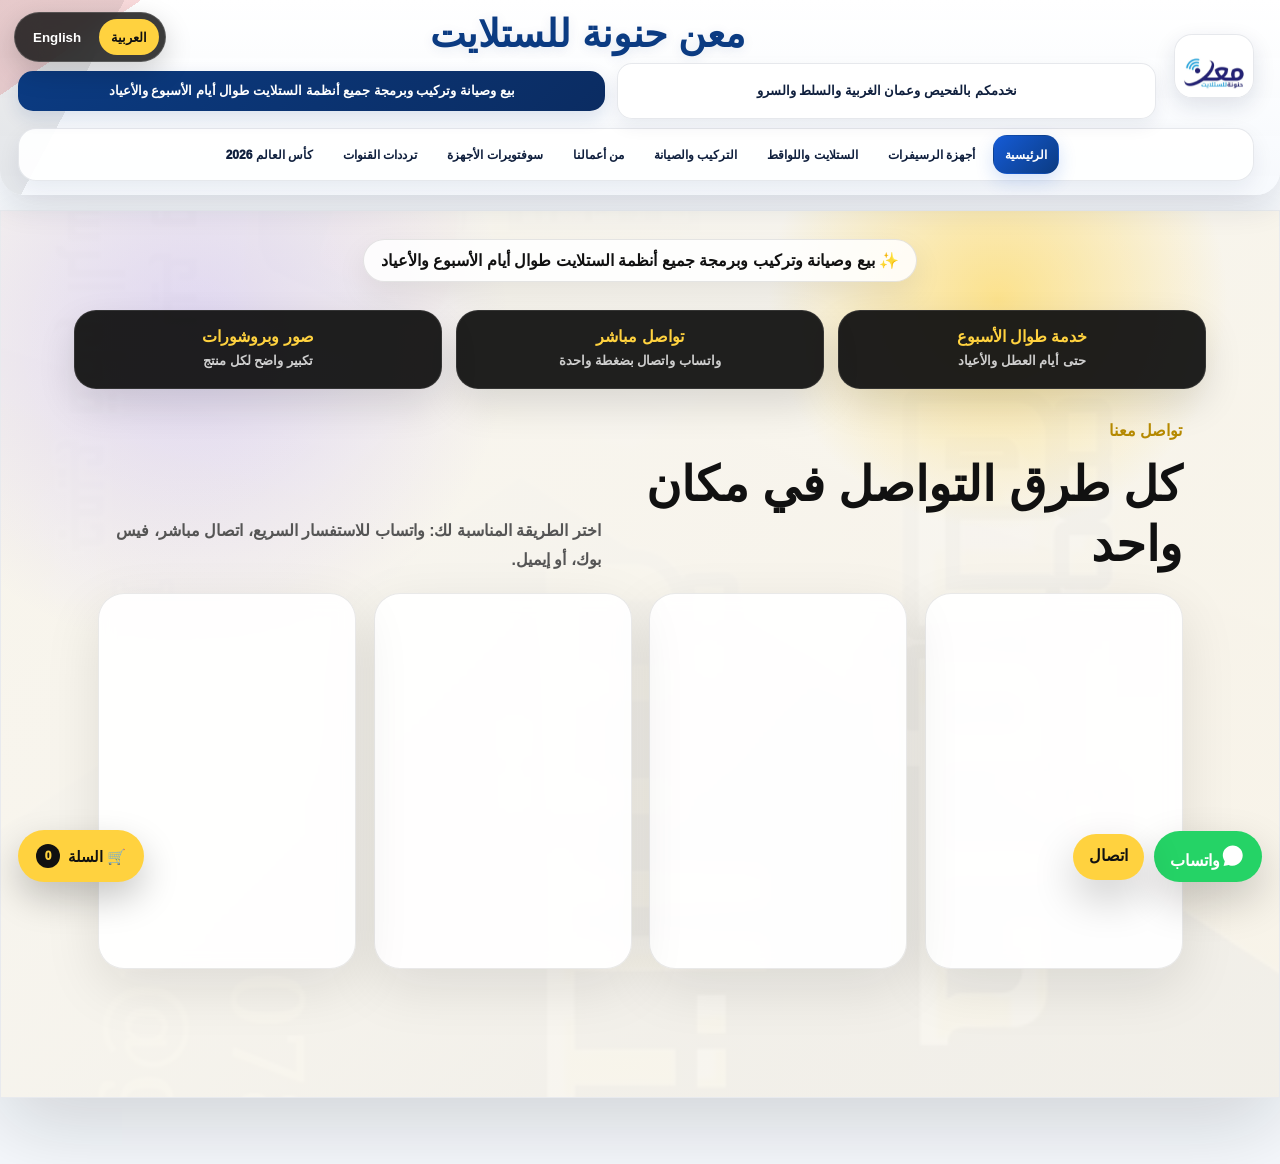
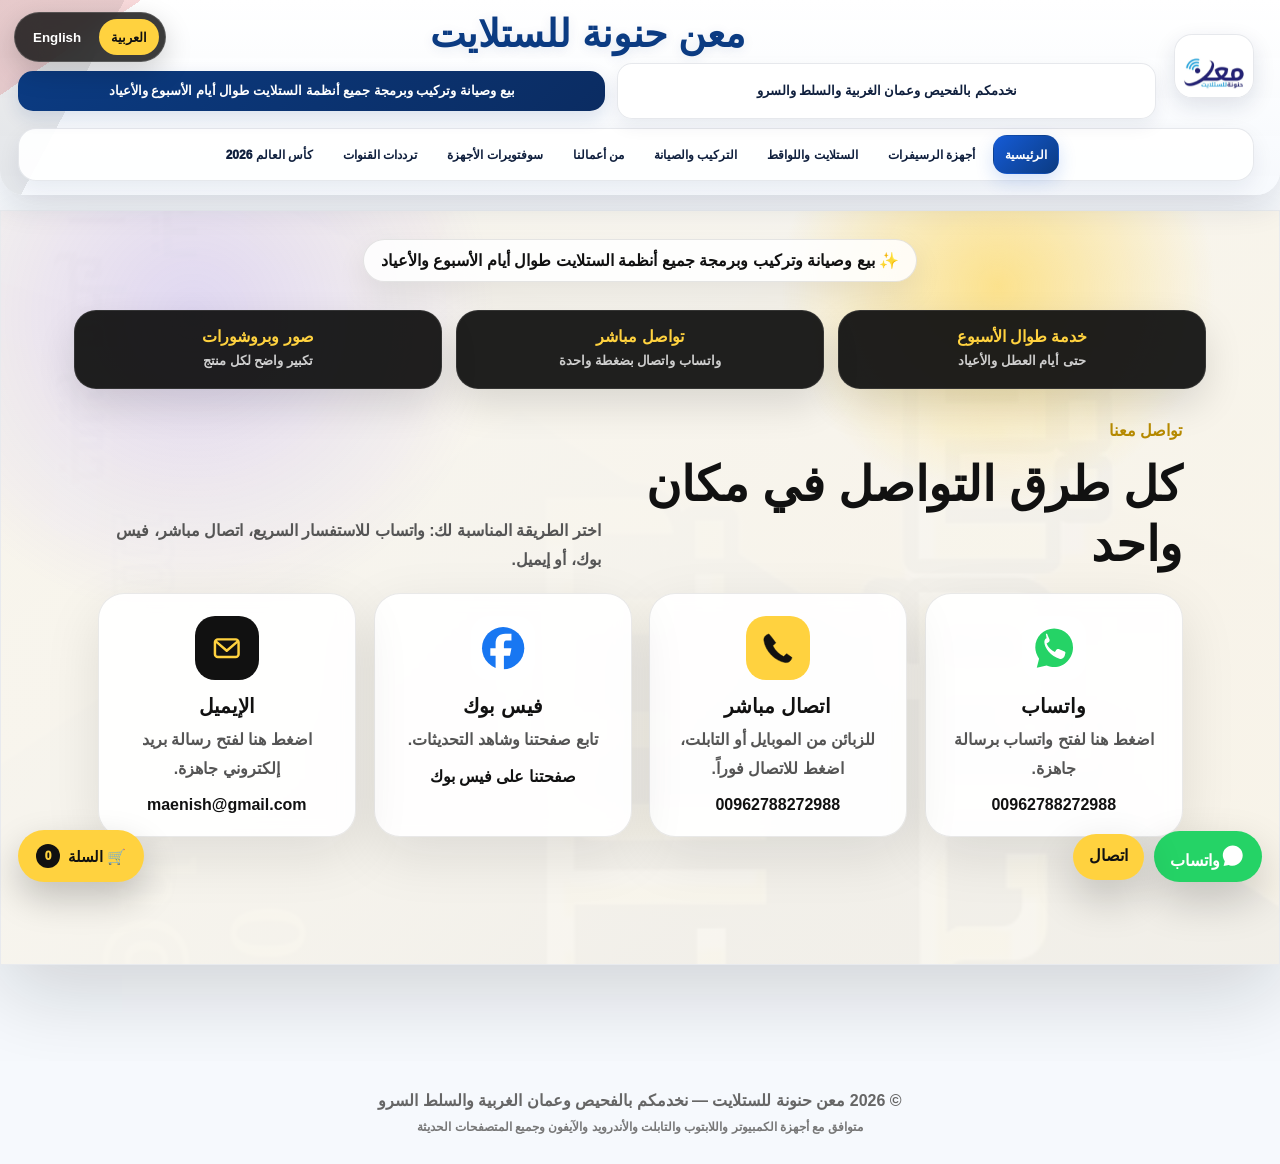
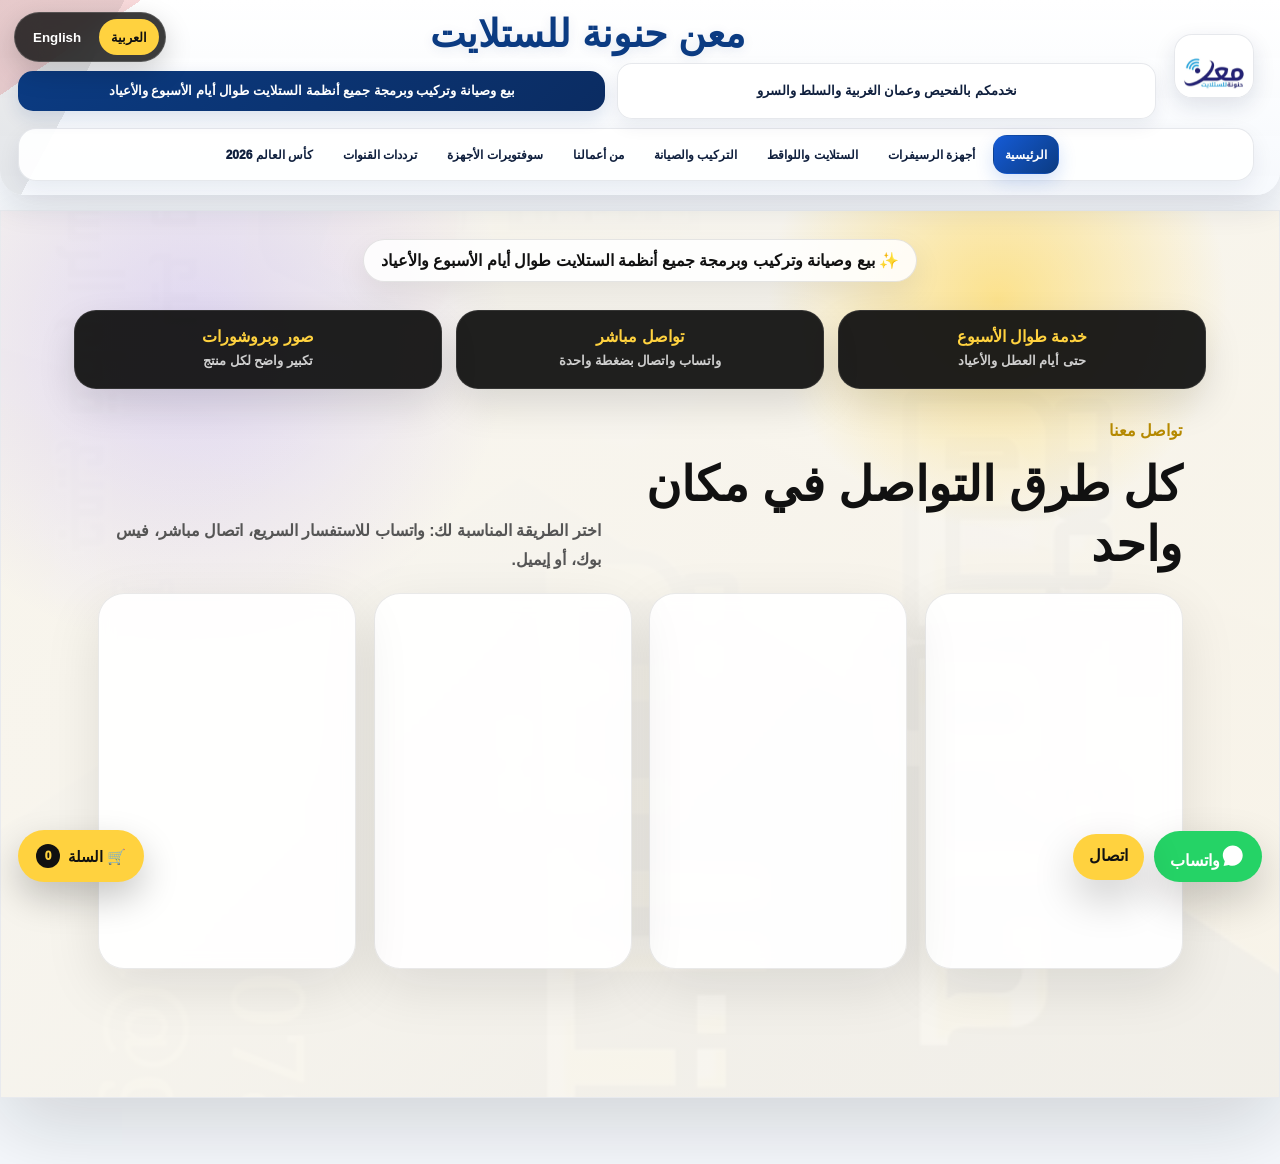
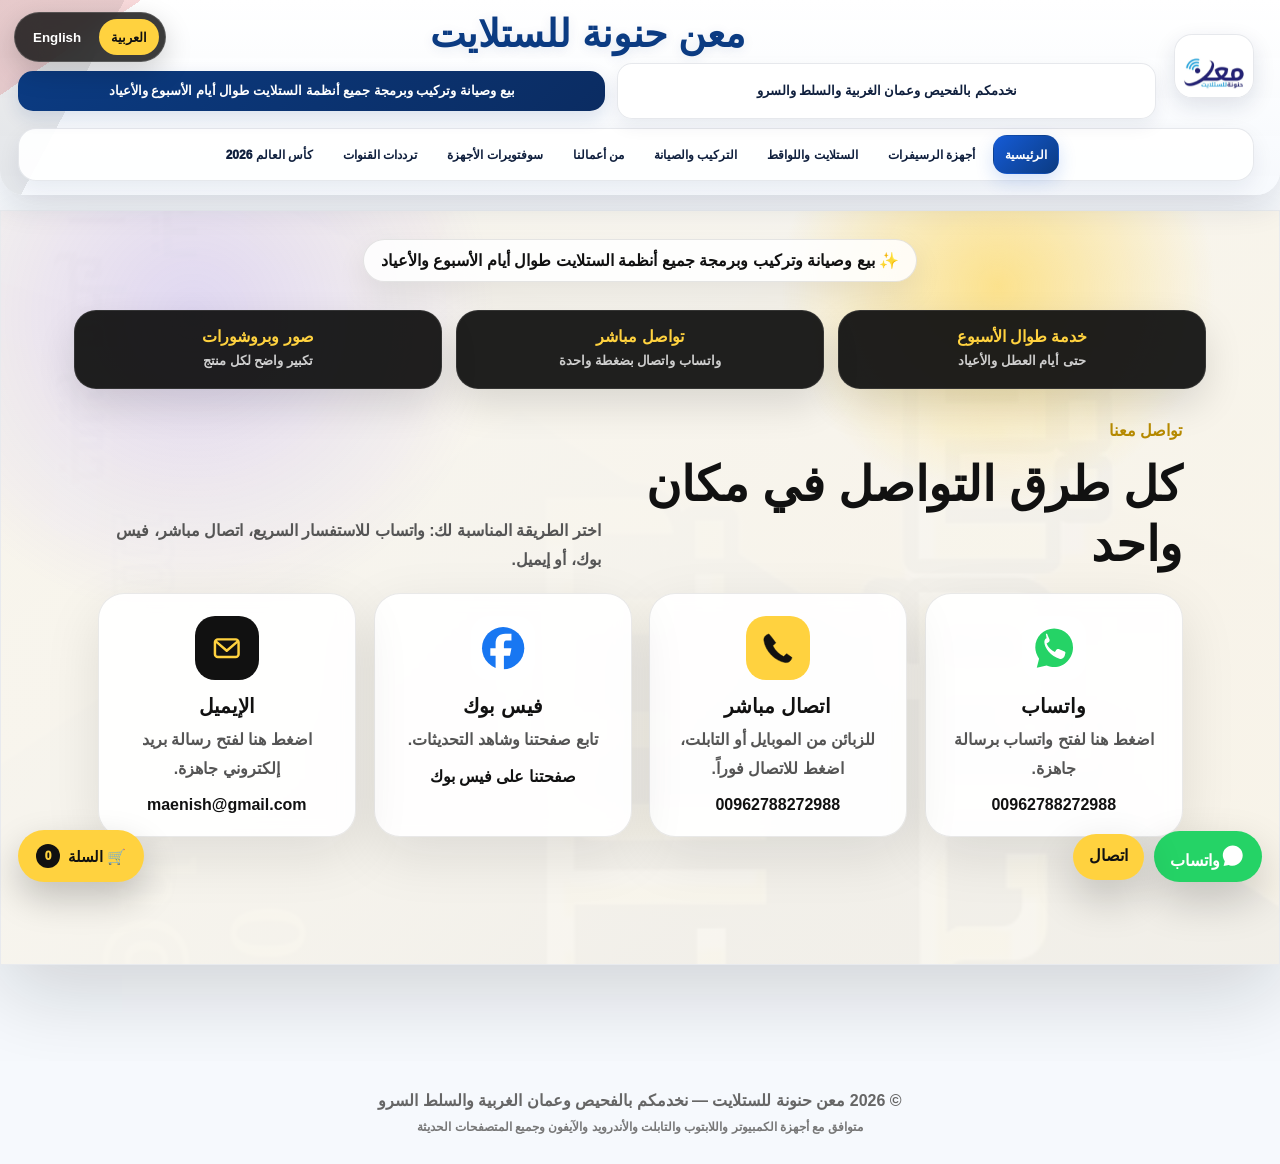
